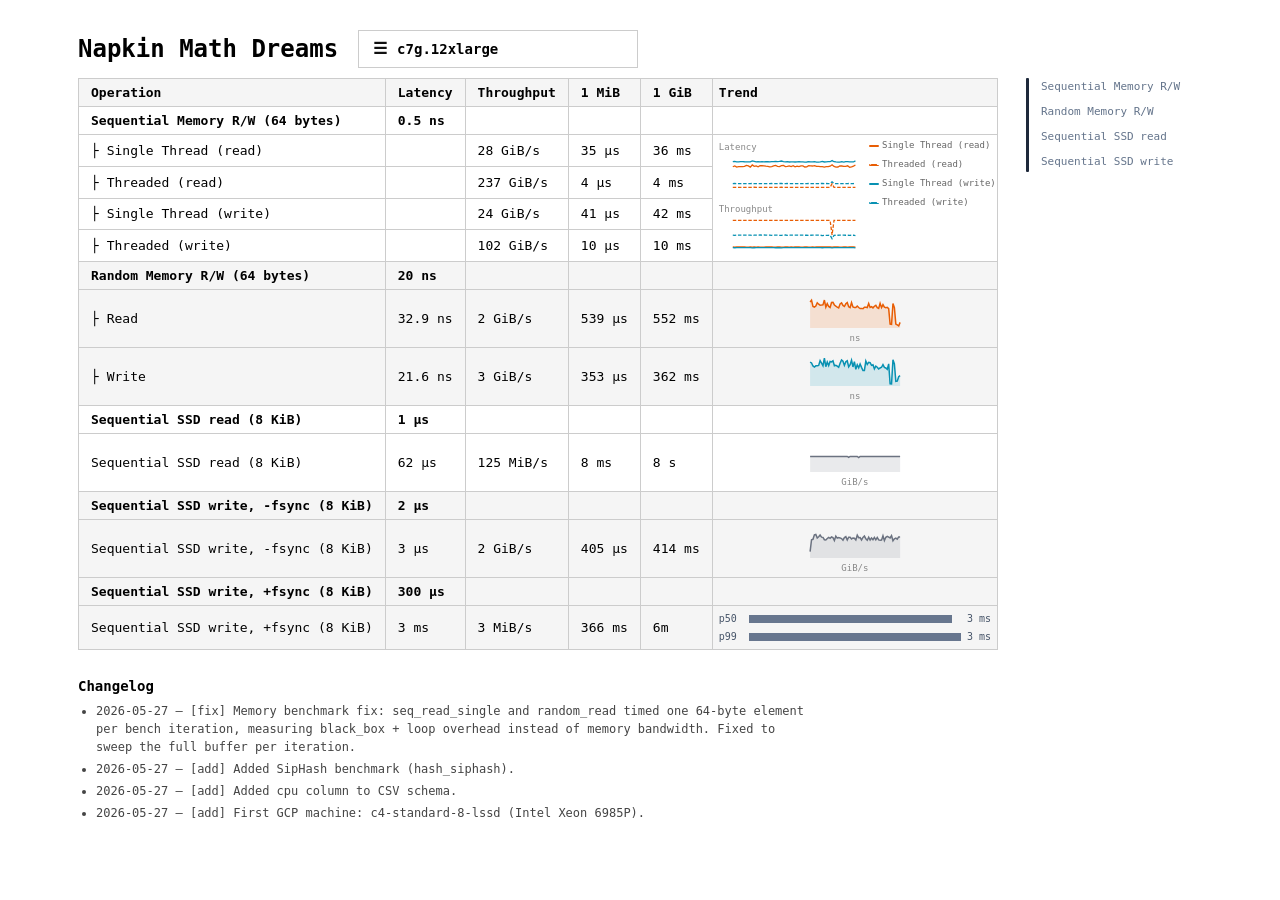
==== index.html @ 50ca093b "bench: 2026-08-30 results" ====
<!doctype html>
<html lang="en">
<head>
  <meta charset="utf-8">
  <title>Napkin Math Dreams</title>
  <link rel="stylesheet" href="style.css">
  <script>window.__NAPKIN_DATA__={"rows":[{"date":"2026-05-26","machine":"apple-m4-pro","cpu":"Apple M4 Pro","config":"baseline","operation":"compression","latency_ns":"31483.15","throughput_bytes_s":"33305937974","commit":""},{"date":"2026-05-26","machine":"apple-m4-pro","cpu":"Apple M4 Pro","config":"baseline","operation":"context_switch","latency_ns":"2365.08","throughput_bytes_s":"","commit":""},{"date":"2026-05-26","machine":"apple-m4-pro","cpu":"Apple M4 Pro","config":"baseline","operation":"decompression","latency_ns":"76313.55","throughput_bytes_s":"13740364830","commit":""},{"date":"2026-05-26","machine":"apple-m4-pro","cpu":"Apple M4 Pro","config":"baseline","operation":"deserialization_fast","latency_ns":"52.45","throughput_bytes_s":"2974049433","commit":""},{"date":"2026-05-26","machine":"apple-m4-pro","cpu":"Apple M4 Pro","config":"baseline","operation":"deserialization","latency_ns":"229.03","throughput_bytes_s":"624368781","commit":""},{"date":"2026-05-26","machine":"apple-m4-pro","cpu":"Apple M4 Pro","config":"baseline","operation":"hash_crypto","latency_ns":"225.90","throughput_bytes_s":"283313109","commit":""},{"date":"2026-05-26","machine":"apple-m4-pro","cpu":"Apple M4 Pro","config":"baseline","operation":"hash_non_crypto","latency_ns":"25.11","throughput_bytes_s":"2548890897","commit":""},{"date":"2026-05-26","machine":"apple-m4-pro","cpu":"Apple M4 Pro","config":"baseline","operation":"hash_siphash","latency_ns":"18.72","throughput_bytes_s":"3418362417","commit":""},{"date":"2026-05-26","machine":"apple-m4-pro","cpu":"Apple M4 Pro","config":"baseline","operation":"mem_random_rw","latency_ns":"60861033.13","throughput_bytes_s":"17642517202","commit":""},{"date":"2026-05-26","machine":"apple-m4-pro","cpu":"Apple M4 Pro","config":"baseline","operation":"seq_mem_read_single","latency_ns":"42297335.43","throughput_bytes_s":"101542266256","commit":""},{"date":"2026-05-26","machine":"apple-m4-pro","cpu":"Apple M4 Pro","config":"baseline","operation":"seq_mem_read_threaded","latency_ns":"18366658.88","throughput_bytes_s":"233845868397","commit":""},{"date":"2026-05-26","machine":"apple-m4-pro","cpu":"Apple M4 Pro","config":"baseline","operation":"serialization_fast","latency_ns":"31.62","throughput_bytes_s":"4933577428","commit":""},{"date":"2026-05-26","machine":"apple-m4-pro","cpu":"Apple M4 Pro","config":"baseline","operation":"serialization","latency_ns":"325.69","throughput_bytes_s":"439067893","commit":""},{"date":"2026-05-26","machine":"apple-m4-pro","cpu":"Apple M4 Pro","config":"baseline","operation":"sort_64bit","latency_ns":"","throughput_bytes_s":"1137916844","commit":""},{"date":"2026-05-26","machine":"apple-m4-pro","cpu":"Apple M4 Pro","config":"baseline","operation":"ssd_read_random","latency_ns":"140856.80","throughput_bytes_s":"58158357","commit":""},{"date":"2026-05-26","machine":"apple-m4-pro","cpu":"Apple M4 Pro","config":"baseline","operation":"ssd_read_seq","latency_ns":"705.02","throughput_bytes_s":"11619508215","commit":""},{"date":"2026-05-26","machine":"apple-m4-pro","cpu":"Apple M4 Pro","config":"baseline","operation":"ssd_write_fsync","latency_ns":"4126260.76","throughput_bytes_s":"1985333","commit":""},{"date":"2026-05-26","machine":"apple-m4-pro","cpu":"Apple M4 Pro","config":"baseline","operation":"ssd_write_no_fsync","latency_ns":"3695.69","throughput_bytes_s":"2216639121","commit":""},{"date":"2026-05-26","machine":"apple-m4-pro","cpu":"Apple M4 Pro","config":"baseline","operation":"syscall","latency_ns":"17.12","throughput_bytes_s":"","commit":""},{"date":"2026-05-26","machine":"apple-m4-pro","cpu":"Apple M4 Pro","config":"baseline","operation":"tcp_echo","latency_ns":"20816.08","throughput_bytes_s":"1574167964","commit":""},{"date":"2026-05-27","machine":"gcp-c4-standard-8-lssd","cpu":"Intel Xeon 6985P","config":"bench_stable","operation":"compression","latency_ns":"34742.71","throughput_bytes_s":"30181179063","commit":""},{"date":"2026-05-27","machine":"gcp-c4-standard-8-lssd","cpu":"Intel Xeon 6985P","config":"bench_stable","operation":"context_switch","latency_ns":"3260.89","throughput_bytes_s":"","commit":""},{"date":"2026-05-27","machine":"gcp-c4-standard-8-lssd","cpu":"Intel Xeon 6985P","config":"bench_stable","operation":"decompression","latency_ns":"160922.25","throughput_bytes_s":"6516041104","commit":""},{"date":"2026-05-27","machine":"gcp-c4-standard-8-lssd","cpu":"Intel Xeon 6985P","config":"bench_stable","operation":"deserialization_fast","latency_ns":"64.68","throughput_bytes_s":"2411904780","commit":""},{"date":"2026-05-27","machine":"gcp-c4-standard-8-lssd","cpu":"Intel Xeon 6985P","config":"bench_stable","operation":"deserialization","latency_ns":"305.58","throughput_bytes_s":"467956262","commit":""},{"date":"2026-05-27","machine":"gcp-c4-standard-8-lssd","cpu":"Intel Xeon 6985P","config":"bench_stable","operation":"hash_crypto","latency_ns":"116.40","throughput_bytes_s":"549831712","commit":""},{"date":"2026-05-27","machine":"gcp-c4-standard-8-lssd","cpu":"Intel Xeon 6985P","config":"bench_stable","operation":"hash_non_crypto","latency_ns":"40.07","throughput_bytes_s":"1597346343","commit":""},{"date":"2026-05-27","machine":"gcp-c4-standard-8-lssd","cpu":"Intel Xeon 6985P","config":"bench_stable","operation":"hash_siphash","latency_ns":"39.98","throughput_bytes_s":"1600982550","commit":""},{"date":"2026-05-27","machine":"gcp-c4-standard-8-lssd","cpu":"Intel Xeon 6985P","config":"bench_stable","operation":"mem_random_rw","latency_ns":"217.59","throughput_bytes_s":"294131632","commit":""},{"date":"2026-05-27","machine":"gcp-c4-standard-8-lssd","cpu":"Intel Xeon 6985P","config":"bench_stable","operation":"seq_mem_read_single","latency_ns":"31.06","throughput_bytes_s":"2060260537","commit":""},{"date":"2026-05-27","machine":"gcp-c4-standard-8-lssd","cpu":"Intel Xeon 6985P","config":"bench_stable","operation":"seq_mem_read_threaded","latency_ns":"61168259.18","throughput_bytes_s":"70215620869","commit":""},{"date":"2026-05-27","machine":"gcp-c4-standard-8-lssd","cpu":"Intel Xeon 6985P","config":"bench_stable","operation":"serialization_fast","latency_ns":"44.06","throughput_bytes_s":"3540400020","commit":""},{"date":"2026-05-27","machine":"gcp-c4-standard-8-lssd","cpu":"Intel Xeon 6985P","config":"bench_stable","operation":"serialization","latency_ns":"481.65","throughput_bytes_s":"296896086","commit":""},{"date":"2026-05-27","machine":"gcp-c4-standard-8-lssd","cpu":"Intel Xeon 6985P","config":"bench_stable","operation":"sort_64bit","latency_ns":"","throughput_bytes_s":"710417318","commit":""},{"date":"2026-05-27","machine":"gcp-c4-standard-8-lssd","cpu":"Intel Xeon 6985P","config":"bench_stable","operation":"ssd_read_random","latency_ns":"93215.28","throughput_bytes_s":"87882588","commit":""},{"date":"2026-05-27","machine":"gcp-c4-standard-8-lssd","cpu":"Intel Xeon 6985P","config":"bench_stable","operation":"ssd_read_seq","latency_ns":"1052.39","throughput_bytes_s":"7784182046","commit":""},{"date":"2026-05-27","machine":"gcp-c4-standard-8-lssd","cpu":"Intel Xeon 6985P","config":"bench_stable","operation":"ssd_write_fsync","latency_ns":"154870.09","throughput_bytes_s":"52895948","commit":""},{"date":"2026-05-27","machine":"gcp-c4-standard-8-lssd","cpu":"Intel Xeon 6985P","config":"bench_stable","operation":"ssd_write_no_fsync","latency_ns":"15222.36","throughput_bytes_s":"538155768","commit":""},{"date":"2026-05-27","machine":"gcp-c4-standard-8-lssd","cpu":"Intel Xeon 6985P","config":"bench_stable","operation":"syscall","latency_ns":"103.21","throughput_bytes_s":"","commit":""},{"date":"2026-05-27","machine":"gcp-c4-standard-8-lssd","cpu":"Intel Xeon 6985P","config":"bench_stable","operation":"tcp_echo","latency_ns":"52574.16","throughput_bytes_s":"623271913","commit":""},{"date":"2026-05-28","machine":"gcp-c4-standard-8-lssd","cpu":"Intel(R) Xeon(R) 6985P-C CPU @ 2.30GHz","config":"bench_stable","operation":"compression","latency_ns":"34532.40","throughput_bytes_s":"30364992593","commit":""},{"date":"2026-05-28","machine":"gcp-c4-standard-8-lssd","cpu":"Intel(R) Xeon(R) 6985P-C CPU @ 2.30GHz","config":"bench_stable","operation":"context_switch","latency_ns":"2743.69","throughput_bytes_s":"","commit":""},{"date":"2026-05-28","machine":"gcp-c4-standard-8-lssd","cpu":"Intel(R) Xeon(R) 6985P-C CPU @ 2.30GHz","config":"bench_stable","operation":"decompression","latency_ns":"161932.74","throughput_bytes_s":"6475380001","commit":""},{"date":"2026-05-28","machine":"gcp-c4-standard-8-lssd","cpu":"Intel(R) Xeon(R) 6985P-C CPU @ 2.30GHz","config":"bench_stable","operation":"deserialization_fast","latency_ns":"64.72","throughput_bytes_s":"2410343367","commit":""},{"date":"2026-05-28","machine":"gcp-c4-standard-8-lssd","cpu":"Intel(R) Xeon(R) 6985P-C CPU @ 2.30GHz","config":"bench_stable","operation":"deserialization","latency_ns":"315.64","throughput_bytes_s":"453043101","commit":""},{"date":"2026-05-28","machine":"gcp-c4-standard-8-lssd","cpu":"Intel(R) Xeon(R) 6985P-C CPU @ 2.30GHz","config":"bench_stable","operation":"hash_crypto","latency_ns":"117.30","throughput_bytes_s":"545594867","commit":""},{"date":"2026-05-28","machine":"gcp-c4-standard-8-lssd","cpu":"Intel(R) Xeon(R) 6985P-C CPU @ 2.30GHz","config":"bench_stable","operation":"hash_non_crypto","latency_ns":"39.55","throughput_bytes_s":"1618046414","commit":""},{"date":"2026-05-28","machine":"gcp-c4-standard-8-lssd","cpu":"Intel(R) Xeon(R) 6985P-C CPU @ 2.30GHz","config":"bench_stable","operation":"hash_siphash","latency_ns":"40.74","throughput_bytes_s":"1571124761","commit":""},{"date":"2026-05-28","machine":"gcp-c4-standard-8-lssd","cpu":"Intel(R) Xeon(R) 6985P-C CPU @ 2.30GHz","config":"bench_stable","operation":"mem_random_rw","latency_ns":"220.94","throughput_bytes_s":"289675260","commit":""},{"date":"2026-05-28","machine":"gcp-c4-standard-8-lssd","cpu":"Intel(R) Xeon(R) 6985P-C CPU @ 2.30GHz","config":"bench_stable","operation":"seq_mem_read_single","latency_ns":"240010838.76","throughput_bytes_s":"17894888906","commit":""},{"date":"2026-05-28","machine":"gcp-c4-standard-8-lssd","cpu":"Intel(R) Xeon(R) 6985P-C CPU @ 2.30GHz","config":"bench_stable","operation":"seq_mem_read_threaded","latency_ns":"59520537.51","throughput_bytes_s":"72159417169","commit":""},{"date":"2026-05-28","machine":"gcp-c4-standard-8-lssd","cpu":"Intel(R) Xeon(R) 6985P-C CPU @ 2.30GHz","config":"bench_stable","operation":"serialization_fast","latency_ns":"44.24","throughput_bytes_s":"3526391215","commit":""},{"date":"2026-05-28","machine":"gcp-c4-standard-8-lssd","cpu":"Intel(R) Xeon(R) 6985P-C CPU @ 2.30GHz","config":"bench_stable","operation":"serialization","latency_ns":"486.63","throughput_bytes_s":"293857950","commit":""},{"date":"2026-05-28","machine":"gcp-c4-standard-8-lssd","cpu":"Intel(R) Xeon(R) 6985P-C CPU @ 2.30GHz","config":"bench_stable","operation":"sort_64bit","latency_ns":"","throughput_bytes_s":"704341131","commit":""},{"date":"2026-05-28","machine":"gcp-c4-standard-8-lssd","cpu":"Intel(R) Xeon(R) 6985P-C CPU @ 2.30GHz","config":"bench_stable","operation":"ssd_read_random","latency_ns":"93716.84","throughput_bytes_s":"87412256","commit":""},{"date":"2026-05-28","machine":"gcp-c4-standard-8-lssd","cpu":"Intel(R) Xeon(R) 6985P-C CPU @ 2.30GHz","config":"bench_stable","operation":"ssd_read_seq","latency_ns":"1042.11","throughput_bytes_s":"7860982026","commit":""},{"date":"2026-05-28","machine":"gcp-c4-standard-8-lssd","cpu":"Intel(R) Xeon(R) 6985P-C CPU @ 2.30GHz","config":"bench_stable","operation":"ssd_write_fsync","latency_ns":"149556.21","throughput_bytes_s":"54775392","commit":""},{"date":"2026-05-28","machine":"gcp-c4-standard-8-lssd","cpu":"Intel(R) Xeon(R) 6985P-C CPU @ 2.30GHz","config":"bench_stable","operation":"ssd_write_no_fsync","latency_ns":"15693.07","throughput_bytes_s":"522013880","commit":""},{"date":"2026-05-28","machine":"gcp-c4-standard-8-lssd","cpu":"Intel(R) Xeon(R) 6985P-C CPU @ 2.30GHz","config":"bench_stable","operation":"syscall","latency_ns":"103.68","throughput_bytes_s":"","commit":""},{"date":"2026-05-28","machine":"gcp-c4-standard-8-lssd","cpu":"Intel(R) Xeon(R) 6985P-C CPU @ 2.30GHz","config":"bench_stable","operation":"tcp_echo","latency_ns":"46147.51","throughput_bytes_s":"710070891","commit":""},{"date":"2026-05-28","machine":"gcp-c4a-standard-8-lssd","cpu":"Google Axion (Neoverse V2)","config":"bench_stable","operation":"compression","latency_ns":"47641.44","throughput_bytes_s":"22009747895","commit":""},{"date":"2026-05-28","machine":"gcp-c4a-standard-8-lssd","cpu":"Google Axion (Neoverse V2)","config":"bench_stable","operation":"context_switch","latency_ns":"3182.72","throughput_bytes_s":"","commit":""},{"date":"2026-05-28","machine":"gcp-c4a-standard-8-lssd","cpu":"Google Axion (Neoverse V2)","config":"bench_stable","operation":"decompression","latency_ns":"129445.38","throughput_bytes_s":"8100528799","commit":""},{"date":"2026-05-28","machine":"gcp-c4a-standard-8-lssd","cpu":"Google Axion (Neoverse V2)","config":"bench_stable","operation":"deserialization_fast","latency_ns":"107.08","throughput_bytes_s":"1456849345","commit":""},{"date":"2026-05-28","machine":"gcp-c4a-standard-8-lssd","cpu":"Google Axion (Neoverse V2)","config":"bench_stable","operation":"deserialization","latency_ns":"361.68","throughput_bytes_s":"395380195","commit":""},{"date":"2026-05-28","machine":"gcp-c4a-standard-8-lssd","cpu":"Google Axion (Neoverse V2)","config":"bench_stable","operation":"hash_crypto","latency_ns":"390.81","throughput_bytes_s":"163760941","commit":""},{"date":"2026-05-28","machine":"gcp-c4a-standard-8-lssd","cpu":"Google Axion (Neoverse V2)","config":"bench_stable","operation":"hash_non_crypto","latency_ns":"58.66","throughput_bytes_s":"1090987144","commit":""},{"date":"2026-05-28","machine":"gcp-c4a-standard-8-lssd","cpu":"Google Axion (Neoverse V2)","config":"bench_stable","operation":"hash_siphash","latency_ns":"58.75","throughput_bytes_s":"1089347863","commit":""},{"date":"2026-05-28","machine":"gcp-c4a-standard-8-lssd","cpu":"Google Axion (Neoverse V2)","config":"bench_stable","operation":"mem_random_rw","latency_ns":"188.33","throughput_bytes_s":"339835169","commit":""},{"date":"2026-05-28","machine":"gcp-c4a-standard-8-lssd","cpu":"Google Axion (Neoverse V2)","config":"bench_stable","operation":"seq_mem_read_single","latency_ns":"122961653.98","throughput_bytes_s":"34929322737","commit":""},{"date":"2026-05-28","machine":"gcp-c4a-standard-8-lssd","cpu":"Google Axion (Neoverse V2)","config":"bench_stable","operation":"seq_mem_read_threaded","latency_ns":"18976374.58","throughput_bytes_s":"226332341678","commit":""},{"date":"2026-05-28","machine":"gcp-c4a-standard-8-lssd","cpu":"Google Axion (Neoverse V2)","config":"bench_stable","operation":"serialization_fast","latency_ns":"68.73","throughput_bytes_s":"2269822426","commit":""},{"date":"2026-05-28","machine":"gcp-c4a-standard-8-lssd","cpu":"Google Axion (Neoverse V2)","config":"bench_stable","operation":"serialization","latency_ns":"596.12","throughput_bytes_s":"239882894","commit":""},{"date":"2026-05-28","machine":"gcp-c4a-standard-8-lssd","cpu":"Google Axion (Neoverse V2)","config":"bench_stable","operation":"sort_64bit","latency_ns":"","throughput_bytes_s":"615186788","commit":""},{"date":"2026-05-28","machine":"gcp-c4a-standard-8-lssd","cpu":"Google Axion (Neoverse V2)","config":"bench_stable","operation":"ssd_read_random","latency_ns":"75422.89","throughput_bytes_s":"108614236","commit":""},{"date":"2026-05-28","machine":"gcp-c4a-standard-8-lssd","cpu":"Google Axion (Neoverse V2)","config":"bench_stable","operation":"ssd_read_seq","latency_ns":"859.28","throughput_bytes_s":"9533578267","commit":""},{"date":"2026-05-28","machine":"gcp-c4a-standard-8-lssd","cpu":"Google Axion (Neoverse V2)","config":"bench_stable","operation":"ssd_write_fsync","latency_ns":"94527.64","throughput_bytes_s":"86662481","commit":""},{"date":"2026-05-28","machine":"gcp-c4a-standard-8-lssd","cpu":"Google Axion (Neoverse V2)","config":"bench_stable","operation":"ssd_write_no_fsync","latency_ns":"15066.79","throughput_bytes_s":"543712439","commit":""},{"date":"2026-05-28","machine":"gcp-c4a-standard-8-lssd","cpu":"Google Axion (Neoverse V2)","config":"bench_stable","operation":"syscall","latency_ns":"213.63","throughput_bytes_s":"","commit":""},{"date":"2026-05-28","machine":"gcp-c4a-standard-8-lssd","cpu":"Google Axion (Neoverse V2)","config":"bench_stable","operation":"tcp_echo","latency_ns":"16619.19","throughput_bytes_s":"1971696216","commit":""},{"date":"2026-05-28","machine":"gcp-c4d-standard-8-lssd","cpu":"AMD EPYC 9B45","config":"bench_stable","operation":"compression","latency_ns":"33362.54","throughput_bytes_s":"31429737484","commit":""},{"date":"2026-05-28","machine":"gcp-c4d-standard-8-lssd","cpu":"AMD EPYC 9B45","config":"bench_stable","operation":"context_switch","latency_ns":"2423.32","throughput_bytes_s":"","commit":""},{"date":"2026-05-28","machine":"gcp-c4d-standard-8-lssd","cpu":"AMD EPYC 9B45","config":"bench_stable","operation":"decompression","latency_ns":"127923.41","throughput_bytes_s":"8196904482","commit":""},{"date":"2026-05-28","machine":"gcp-c4d-standard-8-lssd","cpu":"AMD EPYC 9B45","config":"bench_stable","operation":"deserialization_fast","latency_ns":"72.01","throughput_bytes_s":"2166364159","commit":""},{"date":"2026-05-28","machine":"gcp-c4d-standard-8-lssd","cpu":"AMD EPYC 9B45","config":"bench_stable","operation":"deserialization","latency_ns":"307.69","throughput_bytes_s":"464751715","commit":""},{"date":"2026-05-28","machine":"gcp-c4d-standard-8-lssd","cpu":"AMD EPYC 9B45","config":"bench_stable","operation":"hash_crypto","latency_ns":"111.76","throughput_bytes_s":"572640356","commit":""},{"date":"2026-05-28","machine":"gcp-c4d-standard-8-lssd","cpu":"AMD EPYC 9B45","config":"bench_stable","operation":"hash_non_crypto","latency_ns":"34.46","throughput_bytes_s":"1857210805","commit":""},{"date":"2026-05-28","machine":"gcp-c4d-standard-8-lssd","cpu":"AMD EPYC 9B45","config":"bench_stable","operation":"hash_siphash","latency_ns":"34.17","throughput_bytes_s":"1872914733","commit":""},{"date":"2026-05-28","machine":"gcp-c4d-standard-8-lssd","cpu":"AMD EPYC 9B45","config":"bench_stable","operation":"mem_random_rw","latency_ns":"201.93","throughput_bytes_s":"316936256","commit":""},{"date":"2026-05-28","machine":"gcp-c4d-standard-8-lssd","cpu":"AMD EPYC 9B45","config":"bench_stable","operation":"seq_mem_read_single","latency_ns":"103228033.55","throughput_bytes_s":"41606598017","commit":""},{"date":"2026-05-28","machine":"gcp-c4d-standard-8-lssd","cpu":"AMD EPYC 9B45","config":"bench_stable","operation":"seq_mem_read_threaded","latency_ns":"93561844.48","throughput_bytes_s":"45905115700","commit":""},{"date":"2026-05-28","machine":"gcp-c4d-standard-8-lssd","cpu":"AMD EPYC 9B45","config":"bench_stable","operation":"serialization_fast","latency_ns":"45.35","throughput_bytes_s":"3440137119","commit":""},{"date":"2026-05-28","machine":"gcp-c4d-standard-8-lssd","cpu":"AMD EPYC 9B45","config":"bench_stable","operation":"serialization","latency_ns":"535.73","throughput_bytes_s":"266924688","commit":""},{"date":"2026-05-28","machine":"gcp-c4d-standard-8-lssd","cpu":"AMD EPYC 9B45","config":"bench_stable","operation":"sort_64bit","latency_ns":"","throughput_bytes_s":"820253049","commit":""},{"date":"2026-05-28","machine":"gcp-c4d-standard-8-lssd","cpu":"AMD EPYC 9B45","config":"bench_stable","operation":"ssd_read_random","latency_ns":"78583.46","throughput_bytes_s":"104245851","commit":""},{"date":"2026-05-28","machine":"gcp-c4d-standard-8-lssd","cpu":"AMD EPYC 9B45","config":"bench_stable","operation":"ssd_read_seq","latency_ns":"615.48","throughput_bytes_s":"13309980400","commit":""},{"date":"2026-05-28","machine":"gcp-c4d-standard-8-lssd","cpu":"AMD EPYC 9B45","config":"bench_stable","operation":"ssd_write_fsync","latency_ns":"92720.91","throughput_bytes_s":"88351157","commit":""},{"date":"2026-05-28","machine":"gcp-c4d-standard-8-lssd","cpu":"AMD EPYC 9B45","config":"bench_stable","operation":"ssd_write_no_fsync","latency_ns":"20395.91","throughput_bytes_s":"401649251","commit":""},{"date":"2026-05-28","machine":"gcp-c4d-standard-8-lssd","cpu":"AMD EPYC 9B45","config":"bench_stable","operation":"syscall","latency_ns":"80.43","throughput_bytes_s":"","commit":""},{"date":"2026-05-28","machine":"gcp-c4d-standard-8-lssd","cpu":"AMD EPYC 9B45","config":"bench_stable","operation":"tcp_echo","latency_ns":"9358.74","throughput_bytes_s":"3501326542","commit":""},{"date":"2026-05-28T07:03:35","machine":"gcp-c4a-standard-8-lssd","cpu":"Neoverse-V2","config":"bench_stable","operation":"compression","latency_ns":"51573.96","throughput_bytes_s":"20331499349","commit":""},{"date":"2026-05-28T07:03:35","machine":"gcp-c4a-standard-8-lssd","cpu":"Neoverse-V2","config":"bench_stable","operation":"context_switch","latency_ns":"3145.72","throughput_bytes_s":"","commit":""},{"date":"2026-05-28T07:03:35","machine":"gcp-c4a-standard-8-lssd","cpu":"Neoverse-V2","config":"bench_stable","operation":"decompression","latency_ns":"617834.89","throughput_bytes_s":"1697178359","commit":""},{"date":"2026-05-28T07:03:35","machine":"gcp-c4a-standard-8-lssd","cpu":"Neoverse-V2","config":"bench_stable","operation":"deserialization_fast","latency_ns":"107.44","throughput_bytes_s":"1451955775","commit":""},{"date":"2026-05-28T07:03:35","machine":"gcp-c4a-standard-8-lssd","cpu":"Neoverse-V2","config":"bench_stable","operation":"deserialization","latency_ns":"437.08","throughput_bytes_s":"327171169","commit":""},{"date":"2026-05-28T07:03:35","machine":"gcp-c4a-standard-8-lssd","cpu":"Neoverse-V2","config":"bench_stable","operation":"hash_crypto","latency_ns":"406.75","throughput_bytes_s":"157343990","commit":""},{"date":"2026-05-28T07:03:35","machine":"gcp-c4a-standard-8-lssd","cpu":"Neoverse-V2","config":"bench_stable","operation":"hash_non_crypto","latency_ns":"57.63","throughput_bytes_s":"1110616196","commit":""},{"date":"2026-05-28T07:03:35","machine":"gcp-c4a-standard-8-lssd","cpu":"Neoverse-V2","config":"bench_stable","operation":"hash_siphash","latency_ns":"47.60","throughput_bytes_s":"1344583995","commit":""},{"date":"2026-05-28T07:03:35","machine":"gcp-c4a-standard-8-lssd","cpu":"Neoverse-V2","config":"bench_stable","operation":"mem_random_rw","latency_ns":"151.19","throughput_bytes_s":"423309355","commit":""},{"date":"2026-05-28T07:03:35","machine":"gcp-c4a-standard-8-lssd","cpu":"Neoverse-V2","config":"bench_stable","operation":"seq_mem_read_single","latency_ns":"39613724.89","throughput_bytes_s":"27105298154","commit":""},{"date":"2026-05-28T07:03:35","machine":"gcp-c4a-standard-8-lssd","cpu":"Neoverse-V2","config":"bench_stable","operation":"seq_mem_read_threaded","latency_ns":"6326938.45","throughput_bytes_s":"169709541714","commit":""},{"date":"2026-05-28T07:03:35","machine":"gcp-c4a-standard-8-lssd","cpu":"Neoverse-V2","config":"bench_stable","operation":"serialization_fast","latency_ns":"72.34","throughput_bytes_s":"2156343490","commit":""},{"date":"2026-05-28T07:03:35","machine":"gcp-c4a-standard-8-lssd","cpu":"Neoverse-V2","config":"bench_stable","operation":"serialization","latency_ns":"593.50","throughput_bytes_s":"240944684","commit":""},{"date":"2026-05-28T07:03:35","machine":"gcp-c4a-standard-8-lssd","cpu":"Neoverse-V2","config":"bench_stable","operation":"sort_64bit","latency_ns":"","throughput_bytes_s":"613243876","commit":""},{"date":"2026-05-28T07:03:35","machine":"gcp-c4a-standard-8-lssd","cpu":"Neoverse-V2","config":"bench_stable","operation":"ssd_read_random","latency_ns":"75952.33","throughput_bytes_s":"107857120","commit":""},{"date":"2026-05-28T07:03:35","machine":"gcp-c4a-standard-8-lssd","cpu":"Neoverse-V2","config":"bench_stable","operation":"ssd_read_seq","latency_ns":"879.82","throughput_bytes_s":"9311021950","commit":""},{"date":"2026-05-28T07:03:35","machine":"gcp-c4a-standard-8-lssd","cpu":"Neoverse-V2","config":"bench_stable","operation":"ssd_write_fsync","latency_ns":"93374.59","throughput_bytes_s":"87732648","commit":""},{"date":"2026-05-28T07:03:35","machine":"gcp-c4a-standard-8-lssd","cpu":"Neoverse-V2","config":"bench_stable","operation":"ssd_write_no_fsync","latency_ns":"14996.01","throughput_bytes_s":"546278507","commit":""},{"date":"2026-05-28T07:03:35","machine":"gcp-c4a-standard-8-lssd","cpu":"Neoverse-V2","config":"bench_stable","operation":"syscall","latency_ns":"222.74","throughput_bytes_s":"","commit":""},{"date":"2026-05-28T07:03:35","machine":"gcp-c4a-standard-8-lssd","cpu":"Neoverse-V2","config":"bench_stable","operation":"tcp_echo","latency_ns":"16603.24","throughput_bytes_s":"1973590510","commit":""},{"date":"2026-05-28T07:04:15","machine":"gcp-c4-standard-8-lssd","cpu":"Intel Xeon 6985P-C","config":"bench_stable","operation":"compression","latency_ns":"34388.81","throughput_bytes_s":"30491780386","commit":""},{"date":"2026-05-28T07:04:15","machine":"gcp-c4-standard-8-lssd","cpu":"Intel Xeon 6985P-C","config":"bench_stable","operation":"context_switch","latency_ns":"3568.04","throughput_bytes_s":"","commit":""},{"date":"2026-05-28T07:04:15","machine":"gcp-c4-standard-8-lssd","cpu":"Intel Xeon 6985P-C","config":"bench_stable","operation":"decompression","latency_ns":"394431.90","throughput_bytes_s":"2658446220","commit":""},{"date":"2026-05-28T07:04:15","machine":"gcp-c4-standard-8-lssd","cpu":"Intel Xeon 6985P-C","config":"bench_stable","operation":"deserialization_fast","latency_ns":"68.04","throughput_bytes_s":"2292708116","commit":""},{"date":"2026-05-28T07:04:15","machine":"gcp-c4-standard-8-lssd","cpu":"Intel Xeon 6985P-C","config":"bench_stable","operation":"deserialization","latency_ns":"333.29","throughput_bytes_s":"429061685","commit":""},{"date":"2026-05-28T07:04:15","machine":"gcp-c4-standard-8-lssd","cpu":"Intel Xeon 6985P-C","config":"bench_stable","operation":"hash_crypto","latency_ns":"121.59","throughput_bytes_s":"526341499","commit":""},{"date":"2026-05-28T07:04:15","machine":"gcp-c4-standard-8-lssd","cpu":"Intel Xeon 6985P-C","config":"bench_stable","operation":"hash_non_crypto","latency_ns":"39.54","throughput_bytes_s":"1618721816","commit":""},{"date":"2026-05-28T07:04:15","machine":"gcp-c4-standard-8-lssd","cpu":"Intel Xeon 6985P-C","config":"bench_stable","operation":"hash_siphash","latency_ns":"40.65","throughput_bytes_s":"1574545011","commit":""},{"date":"2026-05-28T07:04:15","machine":"gcp-c4-standard-8-lssd","cpu":"Intel Xeon 6985P-C","config":"bench_stable","operation":"mem_random_rw","latency_ns":"202.51","throughput_bytes_s":"316035175","commit":""},{"date":"2026-05-28T07:04:15","machine":"gcp-c4-standard-8-lssd","cpu":"Intel Xeon 6985P-C","config":"bench_stable","operation":"seq_mem_read_single","latency_ns":"43826988.14","throughput_bytes_s":"24499557683","commit":""},{"date":"2026-05-28T07:04:15","machine":"gcp-c4-standard-8-lssd","cpu":"Intel Xeon 6985P-C","config":"bench_stable","operation":"seq_mem_read_threaded","latency_ns":"11753214.55","throughput_bytes_s":"91357289502","commit":""},{"date":"2026-05-28T07:04:15","machine":"gcp-c4-standard-8-lssd","cpu":"Intel Xeon 6985P-C","config":"bench_stable","operation":"serialization_fast","latency_ns":"44.45","throughput_bytes_s":"3509707393","commit":""},{"date":"2026-05-28T07:04:15","machine":"gcp-c4-standard-8-lssd","cpu":"Intel Xeon 6985P-C","config":"bench_stable","operation":"serialization","latency_ns":"485.87","throughput_bytes_s":"294314813","commit":""},{"date":"2026-05-28T07:04:15","machine":"gcp-c4-standard-8-lssd","cpu":"Intel Xeon 6985P-C","config":"bench_stable","operation":"sort_64bit","latency_ns":"","throughput_bytes_s":"704887918","commit":""},{"date":"2026-05-28T07:04:15","machine":"gcp-c4-standard-8-lssd","cpu":"Intel Xeon 6985P-C","config":"bench_stable","operation":"ssd_read_random","latency_ns":"94336.49","throughput_bytes_s":"86838079","commit":""},{"date":"2026-05-28T07:04:15","machine":"gcp-c4-standard-8-lssd","cpu":"Intel Xeon 6985P-C","config":"bench_stable","operation":"ssd_read_seq","latency_ns":"1058.93","throughput_bytes_s":"7736128552","commit":""},{"date":"2026-05-28T07:04:15","machine":"gcp-c4-standard-8-lssd","cpu":"Intel Xeon 6985P-C","config":"bench_stable","operation":"ssd_write_fsync","latency_ns":"167160.62","throughput_bytes_s":"49006759","commit":""},{"date":"2026-05-28T07:04:15","machine":"gcp-c4-standard-8-lssd","cpu":"Intel Xeon 6985P-C","config":"bench_stable","operation":"ssd_write_no_fsync","latency_ns":"15667.35","throughput_bytes_s":"522870814","commit":""},{"date":"2026-05-28T07:04:15","machine":"gcp-c4-standard-8-lssd","cpu":"Intel Xeon 6985P-C","config":"bench_stable","operation":"syscall","latency_ns":"103.28","throughput_bytes_s":"","commit":""},{"date":"2026-05-28T07:04:15","machine":"gcp-c4-standard-8-lssd","cpu":"Intel Xeon 6985P-C","config":"bench_stable","operation":"tcp_echo","latency_ns":"51649.94","throughput_bytes_s":"634424751","commit":""},{"date":"2026-05-28T07:04:19","machine":"gcp-c4d-standard-8-lssd","cpu":"AMD EPYC 9B45","config":"bench_stable","operation":"compression","latency_ns":"33252.84","throughput_bytes_s":"31533422200","commit":""},{"date":"2026-05-28T07:04:19","machine":"gcp-c4d-standard-8-lssd","cpu":"AMD EPYC 9B45","config":"bench_stable","operation":"context_switch","latency_ns":"2445.41","throughput_bytes_s":"","commit":""},{"date":"2026-05-28T07:04:19","machine":"gcp-c4d-standard-8-lssd","cpu":"AMD EPYC 9B45","config":"bench_stable","operation":"decompression","latency_ns":"318518.24","throughput_bytes_s":"3292043834","commit":""},{"date":"2026-05-28T07:04:19","machine":"gcp-c4d-standard-8-lssd","cpu":"AMD EPYC 9B45","config":"bench_stable","operation":"deserialization_fast","latency_ns":"68.25","throughput_bytes_s":"2285668989","commit":""},{"date":"2026-05-28T07:04:19","machine":"gcp-c4d-standard-8-lssd","cpu":"AMD EPYC 9B45","config":"bench_stable","operation":"deserialization","latency_ns":"300.05","throughput_bytes_s":"476584272","commit":""},{"date":"2026-05-28T07:04:19","machine":"gcp-c4d-standard-8-lssd","cpu":"AMD EPYC 9B45","config":"bench_stable","operation":"hash_crypto","latency_ns":"122.21","throughput_bytes_s":"523678308","commit":""},{"date":"2026-05-28T07:04:19","machine":"gcp-c4d-standard-8-lssd","cpu":"AMD EPYC 9B45","config":"bench_stable","operation":"hash_non_crypto","latency_ns":"32.49","throughput_bytes_s":"1970121272","commit":""},{"date":"2026-05-28T07:04:19","machine":"gcp-c4d-standard-8-lssd","cpu":"AMD EPYC 9B45","config":"bench_stable","operation":"hash_siphash","latency_ns":"33.48","throughput_bytes_s":"1911531287","commit":""},{"date":"2026-05-28T07:04:19","machine":"gcp-c4d-standard-8-lssd","cpu":"AMD EPYC 9B45","config":"bench_stable","operation":"mem_random_rw","latency_ns":"169.47","throughput_bytes_s":"377645416","commit":""},{"date":"2026-05-28T07:04:19","machine":"gcp-c4d-standard-8-lssd","cpu":"AMD EPYC 9B45","config":"bench_stable","operation":"seq_mem_read_single","latency_ns":"24730331.54","throughput_bytes_s":"43418011693","commit":""},{"date":"2026-05-28T07:04:19","machine":"gcp-c4d-standard-8-lssd","cpu":"AMD EPYC 9B45","config":"bench_stable","operation":"seq_mem_read_threaded","latency_ns":"22488510.42","throughput_bytes_s":"47746240361","commit":""},{"date":"2026-05-28T07:04:19","machine":"gcp-c4d-standard-8-lssd","cpu":"AMD EPYC 9B45","config":"bench_stable","operation":"serialization_fast","latency_ns":"44.09","throughput_bytes_s":"3538561578","commit":""},{"date":"2026-05-28T07:04:19","machine":"gcp-c4d-standard-8-lssd","cpu":"AMD EPYC 9B45","config":"bench_stable","operation":"serialization","latency_ns":"545.49","throughput_bytes_s":"262147469","commit":""},{"date":"2026-05-28T07:04:19","machine":"gcp-c4d-standard-8-lssd","cpu":"AMD EPYC 9B45","config":"bench_stable","operation":"sort_64bit","latency_ns":"","throughput_bytes_s":"825351095","commit":""},{"date":"2026-05-28T07:04:19","machine":"gcp-c4d-standard-8-lssd","cpu":"AMD EPYC 9B45","config":"bench_stable","operation":"ssd_read_random","latency_ns":"78438.68","throughput_bytes_s":"104438266","commit":""},{"date":"2026-05-28T07:04:19","machine":"gcp-c4d-standard-8-lssd","cpu":"AMD EPYC 9B45","config":"bench_stable","operation":"ssd_read_seq","latency_ns":"598.37","throughput_bytes_s":"13690582335","commit":""},{"date":"2026-05-28T07:04:19","machine":"gcp-c4d-standard-8-lssd","cpu":"AMD EPYC 9B45","config":"bench_stable","operation":"ssd_write_fsync","latency_ns":"92406.28","throughput_bytes_s":"88651988","commit":""},{"date":"2026-05-28T07:04:19","machine":"gcp-c4d-standard-8-lssd","cpu":"AMD EPYC 9B45","config":"bench_stable","operation":"ssd_write_no_fsync","latency_ns":"20623.76","throughput_bytes_s":"397211822","commit":""},{"date":"2026-05-28T07:04:19","machine":"gcp-c4d-standard-8-lssd","cpu":"AMD EPYC 9B45","config":"bench_stable","operation":"syscall","latency_ns":"77.63","throughput_bytes_s":"","commit":""},{"date":"2026-05-28T07:04:19","machine":"gcp-c4d-standard-8-lssd","cpu":"AMD EPYC 9B45","config":"bench_stable","operation":"tcp_echo","latency_ns":"9047.01","throughput_bytes_s":"3621971416","commit":""},{"date":"2026-05-29T07:15:12","machine":"gcp-c4a-standard-8-lssd","cpu":"Neoverse-V2","config":"bench_stable","operation":"compression","latency_ns":"60593.63","throughput_bytes_s":"17305054778","commit":""},{"date":"2026-05-29T07:15:12","machine":"gcp-c4a-standard-8-lssd","cpu":"Neoverse-V2","config":"bench_stable","operation":"context_switch","latency_ns":"3407.72","throughput_bytes_s":"","commit":""},{"date":"2026-05-29T07:15:12","machine":"gcp-c4a-standard-8-lssd","cpu":"Neoverse-V2","config":"bench_stable","operation":"decompression","latency_ns":"628500.73","throughput_bytes_s":"1668376755","commit":""},{"date":"2026-05-29T07:15:12","machine":"gcp-c4a-standard-8-lssd","cpu":"Neoverse-V2","config":"bench_stable","operation":"deserialization_fast","latency_ns":"107.70","throughput_bytes_s":"1448503257","commit":""},{"date":"2026-05-29T07:15:12","machine":"gcp-c4a-standard-8-lssd","cpu":"Neoverse-V2","config":"bench_stable","operation":"deserialization","latency_ns":"435.77","throughput_bytes_s":"328157626","commit":""},{"date":"2026-05-29T07:15:12","machine":"gcp-c4a-standard-8-lssd","cpu":"Neoverse-V2","config":"bench_stable","operation":"hash_crypto","latency_ns":"409.22","throughput_bytes_s":"156394715","commit":""},{"date":"2026-05-29T07:15:12","machine":"gcp-c4a-standard-8-lssd","cpu":"Neoverse-V2","config":"bench_stable","operation":"hash_non_crypto","latency_ns":"57.51","throughput_bytes_s":"1112874745","commit":""},{"date":"2026-05-29T07:15:12","machine":"gcp-c4a-standard-8-lssd","cpu":"Neoverse-V2","config":"bench_stable","operation":"hash_siphash","latency_ns":"47.61","throughput_bytes_s":"1344298201","commit":""},{"date":"2026-05-29T07:15:12","machine":"gcp-c4a-standard-8-lssd","cpu":"Neoverse-V2","config":"bench_stable","operation":"mem_random_rw","latency_ns":"161.12","throughput_bytes_s":"397231737","commit":""},{"date":"2026-05-29T07:15:12","machine":"gcp-c4a-standard-8-lssd","cpu":"Neoverse-V2","config":"bench_stable","operation":"seq_mem_read_single","latency_ns":"40673295.54","throughput_bytes_s":"26399184271","commit":""},{"date":"2026-05-29T07:15:12","machine":"gcp-c4a-standard-8-lssd","cpu":"Neoverse-V2","config":"bench_stable","operation":"seq_mem_read_threaded","latency_ns":"6346939.39","throughput_bytes_s":"169174740536","commit":""},{"date":"2026-05-29T07:15:12","machine":"gcp-c4a-standard-8-lssd","cpu":"Neoverse-V2","config":"bench_stable","operation":"serialization_fast","latency_ns":"67.98","throughput_bytes_s":"2294643342","commit":""},{"date":"2026-05-29T07:15:12","machine":"gcp-c4a-standard-8-lssd","cpu":"Neoverse-V2","config":"bench_stable","operation":"serialization","latency_ns":"592.44","throughput_bytes_s":"241374338","commit":""},{"date":"2026-05-29T07:15:12","machine":"gcp-c4a-standard-8-lssd","cpu":"Neoverse-V2","config":"bench_stable","operation":"sort_64bit","latency_ns":"","throughput_bytes_s":"613988080","commit":""},{"date":"2026-05-29T07:15:12","machine":"gcp-c4a-standard-8-lssd","cpu":"Neoverse-V2","config":"bench_stable","operation":"ssd_read_random","latency_ns":"78190.76","throughput_bytes_s":"104769414","commit":""},{"date":"2026-05-29T07:15:12","machine":"gcp-c4a-standard-8-lssd","cpu":"Neoverse-V2","config":"bench_stable","operation":"ssd_read_seq","latency_ns":"911.47","throughput_bytes_s":"8987669199","commit":""},{"date":"2026-05-29T07:15:12","machine":"gcp-c4a-standard-8-lssd","cpu":"Neoverse-V2","config":"bench_stable","operation":"ssd_write_fsync","latency_ns":"93452.89","throughput_bytes_s":"87659145","commit":""},{"date":"2026-05-29T07:15:12","machine":"gcp-c4a-standard-8-lssd","cpu":"Neoverse-V2","config":"bench_stable","operation":"ssd_write_no_fsync","latency_ns":"12901.43","throughput_bytes_s":"634968266","commit":""},{"date":"2026-05-29T07:15:12","machine":"gcp-c4a-standard-8-lssd","cpu":"Neoverse-V2","config":"bench_stable","operation":"syscall","latency_ns":"213.96","throughput_bytes_s":"","commit":""},{"date":"2026-05-29T07:15:12","machine":"gcp-c4a-standard-8-lssd","cpu":"Neoverse-V2","config":"bench_stable","operation":"tcp_echo","latency_ns":"17462.80","throughput_bytes_s":"1876446344","commit":""},{"date":"2026-05-29T07:15:32","machine":"gcp-c4d-standard-8-lssd","cpu":"AMD EPYC 9B45","config":"bench_stable","operation":"compression","latency_ns":"32760.33","throughput_bytes_s":"32007490662","commit":""},{"date":"2026-05-29T07:15:32","machine":"gcp-c4d-standard-8-lssd","cpu":"AMD EPYC 9B45","config":"bench_stable","operation":"context_switch","latency_ns":"2349.95","throughput_bytes_s":"","commit":""},{"date":"2026-05-29T07:15:32","machine":"gcp-c4d-standard-8-lssd","cpu":"AMD EPYC 9B45","config":"bench_stable","operation":"decompression","latency_ns":"314955.77","throughput_bytes_s":"3329280148","commit":""},{"date":"2026-05-29T07:15:32","machine":"gcp-c4d-standard-8-lssd","cpu":"AMD EPYC 9B45","config":"bench_stable","operation":"deserialization_fast","latency_ns":"68.03","throughput_bytes_s":"2292960033","commit":""},{"date":"2026-05-29T07:15:32","machine":"gcp-c4d-standard-8-lssd","cpu":"AMD EPYC 9B45","config":"bench_stable","operation":"deserialization","latency_ns":"306.34","throughput_bytes_s":"466803694","commit":""},{"date":"2026-05-29T07:15:32","machine":"gcp-c4d-standard-8-lssd","cpu":"AMD EPYC 9B45","config":"bench_stable","operation":"hash_crypto","latency_ns":"119.41","throughput_bytes_s":"535951501","commit":""},{"date":"2026-05-29T07:15:32","machine":"gcp-c4d-standard-8-lssd","cpu":"AMD EPYC 9B45","config":"bench_stable","operation":"hash_non_crypto","latency_ns":"31.76","throughput_bytes_s":"2014892197","commit":""},{"date":"2026-05-29T07:15:32","machine":"gcp-c4d-standard-8-lssd","cpu":"AMD EPYC 9B45","config":"bench_stable","operation":"hash_siphash","latency_ns":"33.17","throughput_bytes_s":"1929280408","commit":""},{"date":"2026-05-29T07:15:32","machine":"gcp-c4d-standard-8-lssd","cpu":"AMD EPYC 9B45","config":"bench_stable","operation":"mem_random_rw","latency_ns":"166.76","throughput_bytes_s":"383790066","commit":""},{"date":"2026-05-29T07:15:32","machine":"gcp-c4d-standard-8-lssd","cpu":"AMD EPYC 9B45","config":"bench_stable","operation":"seq_mem_read_single","latency_ns":"24505572.69","throughput_bytes_s":"43816230607","commit":""},{"date":"2026-05-29T07:15:32","machine":"gcp-c4d-standard-8-lssd","cpu":"AMD EPYC 9B45","config":"bench_stable","operation":"seq_mem_read_threaded","latency_ns":"22711930.49","throughput_bytes_s":"47276554703","commit":""},{"date":"2026-05-29T07:15:32","machine":"gcp-c4d-standard-8-lssd","cpu":"AMD EPYC 9B45","config":"bench_stable","operation":"serialization_fast","latency_ns":"43.35","throughput_bytes_s":"3598552488","commit":""},{"date":"2026-05-29T07:15:32","machine":"gcp-c4d-standard-8-lssd","cpu":"AMD EPYC 9B45","config":"bench_stable","operation":"serialization","latency_ns":"541.42","throughput_bytes_s":"264118578","commit":""},{"date":"2026-05-29T07:15:32","machine":"gcp-c4d-standard-8-lssd","cpu":"AMD EPYC 9B45","config":"bench_stable","operation":"sort_64bit","latency_ns":"","throughput_bytes_s":"849989639","commit":""},{"date":"2026-05-29T07:15:32","machine":"gcp-c4d-standard-8-lssd","cpu":"AMD EPYC 9B45","config":"bench_stable","operation":"ssd_read_random","latency_ns":"79597.73","throughput_bytes_s":"102917503","commit":""},{"date":"2026-05-29T07:15:32","machine":"gcp-c4d-standard-8-lssd","cpu":"AMD EPYC 9B45","config":"bench_stable","operation":"ssd_read_seq","latency_ns":"594.02","throughput_bytes_s":"13790700855","commit":""},{"date":"2026-05-29T07:15:32","machine":"gcp-c4d-standard-8-lssd","cpu":"AMD EPYC 9B45","config":"bench_stable","operation":"ssd_write_fsync","latency_ns":"93290.63","throughput_bytes_s":"87811603","commit":""},{"date":"2026-05-29T07:15:32","machine":"gcp-c4d-standard-8-lssd","cpu":"AMD EPYC 9B45","config":"bench_stable","operation":"ssd_write_no_fsync","latency_ns":"20421.73","throughput_bytes_s":"401141254","commit":""},{"date":"2026-05-29T07:15:32","machine":"gcp-c4d-standard-8-lssd","cpu":"AMD EPYC 9B45","config":"bench_stable","operation":"syscall","latency_ns":"76.54","throughput_bytes_s":"","commit":""},{"date":"2026-05-29T07:15:32","machine":"gcp-c4d-standard-8-lssd","cpu":"AMD EPYC 9B45","config":"bench_stable","operation":"tcp_echo","latency_ns":"8517.88","throughput_bytes_s":"3846966876","commit":""},{"date":"2026-05-29T07:34:20","machine":"gcp-c4-standard-8-lssd","cpu":"Intel Xeon 6985P-C","config":"bench_stable","operation":"compression","latency_ns":"34470.55","throughput_bytes_s":"30419474864","commit":""},{"date":"2026-05-29T07:34:20","machine":"gcp-c4-standard-8-lssd","cpu":"Intel Xeon 6985P-C","config":"bench_stable","operation":"context_switch","latency_ns":"3512.77","throughput_bytes_s":"","commit":""},{"date":"2026-05-29T07:34:20","machine":"gcp-c4-standard-8-lssd","cpu":"Intel Xeon 6985P-C","config":"bench_stable","operation":"decompression","latency_ns":"403552.33","throughput_bytes_s":"2598364400","commit":""},{"date":"2026-05-29T07:34:20","machine":"gcp-c4-standard-8-lssd","cpu":"Intel Xeon 6985P-C","config":"bench_stable","operation":"deserialization_fast","latency_ns":"68.28","throughput_bytes_s":"2284670304","commit":""},{"date":"2026-05-29T07:34:20","machine":"gcp-c4-standard-8-lssd","cpu":"Intel Xeon 6985P-C","config":"bench_stable","operation":"deserialization","latency_ns":"331.15","throughput_bytes_s":"431825358","commit":""},{"date":"2026-05-29T07:34:20","machine":"gcp-c4-standard-8-lssd","cpu":"Intel Xeon 6985P-C","config":"bench_stable","operation":"hash_crypto","latency_ns":"122.25","throughput_bytes_s":"523526092","commit":""},{"date":"2026-05-29T07:34:20","machine":"gcp-c4-standard-8-lssd","cpu":"Intel Xeon 6985P-C","config":"bench_stable","operation":"hash_non_crypto","latency_ns":"39.83","throughput_bytes_s":"1606958001","commit":""},{"date":"2026-05-29T07:34:20","machine":"gcp-c4-standard-8-lssd","cpu":"Intel Xeon 6985P-C","config":"bench_stable","operation":"hash_siphash","latency_ns":"40.82","throughput_bytes_s":"1567759903","commit":""},{"date":"2026-05-29T07:34:20","machine":"gcp-c4-standard-8-lssd","cpu":"Intel Xeon 6985P-C","config":"bench_stable","operation":"mem_random_rw","latency_ns":"205.80","throughput_bytes_s":"310976577","commit":""},{"date":"2026-05-29T07:34:20","machine":"gcp-c4-standard-8-lssd","cpu":"Intel Xeon 6985P-C","config":"bench_stable","operation":"seq_mem_read_single","latency_ns":"48245927.09","throughput_bytes_s":"22255595215","commit":""},{"date":"2026-05-29T07:34:20","machine":"gcp-c4-standard-8-lssd","cpu":"Intel Xeon 6985P-C","config":"bench_stable","operation":"seq_mem_read_threaded","latency_ns":"12463580.40","throughput_bytes_s":"86150350810","commit":""},{"date":"2026-05-29T07:34:20","machine":"gcp-c4-standard-8-lssd","cpu":"Intel Xeon 6985P-C","config":"bench_stable","operation":"serialization_fast","latency_ns":"44.51","throughput_bytes_s":"3504898827","commit":""},{"date":"2026-05-29T07:34:20","machine":"gcp-c4-standard-8-lssd","cpu":"Intel Xeon 6985P-C","config":"bench_stable","operation":"serialization","latency_ns":"496.90","throughput_bytes_s":"287784330","commit":""},{"date":"2026-05-29T07:34:20","machine":"gcp-c4-standard-8-lssd","cpu":"Intel Xeon 6985P-C","config":"bench_stable","operation":"sort_64bit","latency_ns":"","throughput_bytes_s":"706063455","commit":""},{"date":"2026-05-29T07:34:20","machine":"gcp-c4-standard-8-lssd","cpu":"Intel Xeon 6985P-C","config":"bench_stable","operation":"ssd_read_random","latency_ns":"93003.90","throughput_bytes_s":"88082324","commit":""},{"date":"2026-05-29T07:34:20","machine":"gcp-c4-standard-8-lssd","cpu":"Intel Xeon 6985P-C","config":"bench_stable","operation":"ssd_read_seq","latency_ns":"1088.90","throughput_bytes_s":"7523183287","commit":""},{"date":"2026-05-29T07:34:20","machine":"gcp-c4-standard-8-lssd","cpu":"Intel Xeon 6985P-C","config":"bench_stable","operation":"ssd_write_fsync","latency_ns":"157294.22","throughput_bytes_s":"52080745","commit":""},{"date":"2026-05-29T07:34:20","machine":"gcp-c4-standard-8-lssd","cpu":"Intel Xeon 6985P-C","config":"bench_stable","operation":"ssd_write_no_fsync","latency_ns":"14578.05","throughput_bytes_s":"561940723","commit":""},{"date":"2026-05-29T07:34:20","machine":"gcp-c4-standard-8-lssd","cpu":"Intel Xeon 6985P-C","config":"bench_stable","operation":"syscall","latency_ns":"103.74","throughput_bytes_s":"","commit":""},{"date":"2026-05-29T07:34:20","machine":"gcp-c4-standard-8-lssd","cpu":"Intel Xeon 6985P-C","config":"bench_stable","operation":"tcp_echo","latency_ns":"51005.19","throughput_bytes_s":"642444439","commit":""},{"date":"2026-05-30T04:19:25","machine":"gcp-c4a-standard-8-lssd","cpu":"Neoverse-V2","config":"bench_stable","operation":"compression","latency_ns":"47830.57","throughput_bytes_s":"21922717710","commit":""},{"date":"2026-05-30T04:19:25","machine":"gcp-c4a-standard-8-lssd","cpu":"Neoverse-V2","config":"bench_stable","operation":"context_switch","latency_ns":"3293.15","throughput_bytes_s":"","commit":""},{"date":"2026-05-30T04:19:25","machine":"gcp-c4a-standard-8-lssd","cpu":"Neoverse-V2","config":"bench_stable","operation":"decompression","latency_ns":"618613.86","throughput_bytes_s":"1695041240","commit":""},{"date":"2026-05-30T04:19:25","machine":"gcp-c4a-standard-8-lssd","cpu":"Neoverse-V2","config":"bench_stable","operation":"deserialization_fast","latency_ns":"107.43","throughput_bytes_s":"1452152549","commit":""},{"date":"2026-05-30T04:19:25","machine":"gcp-c4a-standard-8-lssd","cpu":"Neoverse-V2","config":"bench_stable","operation":"deserialization","latency_ns":"442.56","throughput_bytes_s":"323120122","commit":""},{"date":"2026-05-30T04:19:25","machine":"gcp-c4a-standard-8-lssd","cpu":"Neoverse-V2","config":"bench_stable","operation":"hash_crypto","latency_ns":"407.13","throughput_bytes_s":"157199322","commit":""},{"date":"2026-05-30T04:19:25","machine":"gcp-c4a-standard-8-lssd","cpu":"Neoverse-V2","config":"bench_stable","operation":"hash_non_crypto","latency_ns":"57.26","throughput_bytes_s":"1117647121","commit":""},{"date":"2026-05-30T04:19:25","machine":"gcp-c4a-standard-8-lssd","cpu":"Neoverse-V2","config":"bench_stable","operation":"hash_siphash","latency_ns":"47.61","throughput_bytes_s":"1344267204","commit":""},{"date":"2026-05-30T04:19:25","machine":"gcp-c4a-standard-8-lssd","cpu":"Neoverse-V2","config":"bench_stable","operation":"mem_random_rw","latency_ns":"151.28","throughput_bytes_s":"423070533","commit":""},{"date":"2026-05-30T04:19:25","machine":"gcp-c4a-standard-8-lssd","cpu":"Neoverse-V2","config":"bench_stable","operation":"seq_mem_read_single","latency_ns":"38848579.98","throughput_bytes_s":"27639152436","commit":""},{"date":"2026-05-30T04:19:25","machine":"gcp-c4a-standard-8-lssd","cpu":"Neoverse-V2","config":"bench_stable","operation":"seq_mem_read_threaded","latency_ns":"6086882.86","throughput_bytes_s":"176402577209","commit":""},{"date":"2026-05-30T04:19:25","machine":"gcp-c4a-standard-8-lssd","cpu":"Neoverse-V2","config":"bench_stable","operation":"serialization_fast","latency_ns":"67.88","throughput_bytes_s":"2298165415","commit":""},{"date":"2026-05-30T04:19:25","machine":"gcp-c4a-standard-8-lssd","cpu":"Neoverse-V2","config":"bench_stable","operation":"serialization","latency_ns":"592.67","throughput_bytes_s":"241279944","commit":""},{"date":"2026-05-30T04:19:25","machine":"gcp-c4a-standard-8-lssd","cpu":"Neoverse-V2","config":"bench_stable","operation":"sort_64bit","latency_ns":"","throughput_bytes_s":"616725994","commit":""},{"date":"2026-05-30T04:19:25","machine":"gcp-c4a-standard-8-lssd","cpu":"Neoverse-V2","config":"bench_stable","operation":"ssd_read_random","latency_ns":"75822.89","throughput_bytes_s":"108041249","commit":""},{"date":"2026-05-30T04:19:25","machine":"gcp-c4a-standard-8-lssd","cpu":"Neoverse-V2","config":"bench_stable","operation":"ssd_read_seq","latency_ns":"872.84","throughput_bytes_s":"9385415383","commit":""},{"date":"2026-05-30T04:19:25","machine":"gcp-c4a-standard-8-lssd","cpu":"Neoverse-V2","config":"bench_stable","operation":"ssd_write_fsync","latency_ns":"94053.96","throughput_bytes_s":"87098935","commit":""},{"date":"2026-05-30T04:19:25","machine":"gcp-c4a-standard-8-lssd","cpu":"Neoverse-V2","config":"bench_stable","operation":"ssd_write_no_fsync","latency_ns":"14523.61","throughput_bytes_s":"564046919","commit":""},{"date":"2026-05-30T04:19:25","machine":"gcp-c4a-standard-8-lssd","cpu":"Neoverse-V2","config":"bench_stable","operation":"syscall","latency_ns":"223.74","throughput_bytes_s":"","commit":""},{"date":"2026-05-30T04:19:25","machine":"gcp-c4a-standard-8-lssd","cpu":"Neoverse-V2","config":"bench_stable","operation":"tcp_echo","latency_ns":"17880.17","throughput_bytes_s":"1832644296","commit":""},{"date":"2026-05-30T04:19:32","machine":"gcp-c4-standard-8-lssd","cpu":"Intel Xeon 6985P-C","config":"bench_stable","operation":"compression","latency_ns":"34815.14","throughput_bytes_s":"30118392824","commit":""},{"date":"2026-05-30T04:19:32","machine":"gcp-c4-standard-8-lssd","cpu":"Intel Xeon 6985P-C","config":"bench_stable","operation":"context_switch","latency_ns":"2920.85","throughput_bytes_s":"","commit":""},{"date":"2026-05-30T04:19:32","machine":"gcp-c4-standard-8-lssd","cpu":"Intel Xeon 6985P-C","config":"bench_stable","operation":"decompression","latency_ns":"401289.41","throughput_bytes_s":"2613016878","commit":""},{"date":"2026-05-30T04:19:32","machine":"gcp-c4-standard-8-lssd","cpu":"Intel Xeon 6985P-C","config":"bench_stable","operation":"deserialization_fast","latency_ns":"68.21","throughput_bytes_s":"2287194392","commit":""},{"date":"2026-05-30T04:19:32","machine":"gcp-c4-standard-8-lssd","cpu":"Intel Xeon 6985P-C","config":"bench_stable","operation":"deserialization","latency_ns":"330.23","throughput_bytes_s":"433031072","commit":""},{"date":"2026-05-30T04:19:32","machine":"gcp-c4-standard-8-lssd","cpu":"Intel Xeon 6985P-C","config":"bench_stable","operation":"hash_crypto","latency_ns":"121.54","throughput_bytes_s":"526589746","commit":""},{"date":"2026-05-30T04:19:32","machine":"gcp-c4-standard-8-lssd","cpu":"Intel Xeon 6985P-C","config":"bench_stable","operation":"hash_non_crypto","latency_ns":"39.57","throughput_bytes_s":"1617327807","commit":""},{"date":"2026-05-30T04:19:32","machine":"gcp-c4-standard-8-lssd","cpu":"Intel Xeon 6985P-C","config":"bench_stable","operation":"hash_siphash","latency_ns":"40.66","throughput_bytes_s":"1573907400","commit":""},{"date":"2026-05-30T04:19:32","machine":"gcp-c4-standard-8-lssd","cpu":"Intel Xeon 6985P-C","config":"bench_stable","operation":"mem_random_rw","latency_ns":"202.15","throughput_bytes_s":"316600782","commit":""},{"date":"2026-05-30T04:19:32","machine":"gcp-c4-standard-8-lssd","cpu":"Intel Xeon 6985P-C","config":"bench_stable","operation":"seq_mem_read_single","latency_ns":"51726840.87","throughput_bytes_s":"20757923854","commit":""},{"date":"2026-05-30T04:19:32","machine":"gcp-c4-standard-8-lssd","cpu":"Intel Xeon 6985P-C","config":"bench_stable","operation":"seq_mem_read_threaded","latency_ns":"12906386.08","throughput_bytes_s":"83194615235","commit":""},{"date":"2026-05-30T04:19:32","machine":"gcp-c4-standard-8-lssd","cpu":"Intel Xeon 6985P-C","config":"bench_stable","operation":"serialization_fast","latency_ns":"45.13","throughput_bytes_s":"3456720431","commit":""},{"date":"2026-05-30T04:19:32","machine":"gcp-c4-standard-8-lssd","cpu":"Intel Xeon 6985P-C","config":"bench_stable","operation":"serialization","latency_ns":"492.34","throughput_bytes_s":"290450687","commit":""},{"date":"2026-05-30T04:19:32","machine":"gcp-c4-standard-8-lssd","cpu":"Intel Xeon 6985P-C","config":"bench_stable","operation":"sort_64bit","latency_ns":"","throughput_bytes_s":"706167409","commit":""},{"date":"2026-05-30T04:19:32","machine":"gcp-c4-standard-8-lssd","cpu":"Intel Xeon 6985P-C","config":"bench_stable","operation":"ssd_read_random","latency_ns":"93763.37","throughput_bytes_s":"87368878","commit":""},{"date":"2026-05-30T04:19:32","machine":"gcp-c4-standard-8-lssd","cpu":"Intel Xeon 6985P-C","config":"bench_stable","operation":"ssd_read_seq","latency_ns":"1049.24","throughput_bytes_s":"7807535963","commit":""},{"date":"2026-05-30T04:19:32","machine":"gcp-c4-standard-8-lssd","cpu":"Intel Xeon 6985P-C","config":"bench_stable","operation":"ssd_write_fsync","latency_ns":"154435.93","throughput_bytes_s":"53044652","commit":""},{"date":"2026-05-30T04:19:32","machine":"gcp-c4-standard-8-lssd","cpu":"Intel Xeon 6985P-C","config":"bench_stable","operation":"ssd_write_no_fsync","latency_ns":"15613.61","throughput_bytes_s":"524670516","commit":""},{"date":"2026-05-30T04:19:32","machine":"gcp-c4-standard-8-lssd","cpu":"Intel Xeon 6985P-C","config":"bench_stable","operation":"syscall","latency_ns":"103.28","throughput_bytes_s":"","commit":""},{"date":"2026-05-30T04:19:32","machine":"gcp-c4-standard-8-lssd","cpu":"Intel Xeon 6985P-C","config":"bench_stable","operation":"tcp_echo","latency_ns":"51863.17","throughput_bytes_s":"631816331","commit":""},{"date":"2026-05-30T04:19:33","machine":"gcp-c4d-standard-8-lssd","cpu":"AMD EPYC 9B45","config":"bench_stable","operation":"compression","latency_ns":"32503.85","throughput_bytes_s":"32260051843","commit":""},{"date":"2026-05-30T04:19:33","machine":"gcp-c4d-standard-8-lssd","cpu":"AMD EPYC 9B45","config":"bench_stable","operation":"context_switch","latency_ns":"2193.52","throughput_bytes_s":"","commit":""},{"date":"2026-05-30T04:19:33","machine":"gcp-c4d-standard-8-lssd","cpu":"AMD EPYC 9B45","config":"bench_stable","operation":"decompression","latency_ns":"313220.15","throughput_bytes_s":"3347728385","commit":""},{"date":"2026-05-30T04:19:33","machine":"gcp-c4d-standard-8-lssd","cpu":"AMD EPYC 9B45","config":"bench_stable","operation":"deserialization_fast","latency_ns":"67.62","throughput_bytes_s":"2306888095","commit":""},{"date":"2026-05-30T04:19:33","machine":"gcp-c4d-standard-8-lssd","cpu":"AMD EPYC 9B45","config":"bench_stable","operation":"deserialization","latency_ns":"305.56","throughput_bytes_s":"467999314","commit":""},{"date":"2026-05-30T04:19:33","machine":"gcp-c4d-standard-8-lssd","cpu":"AMD EPYC 9B45","config":"bench_stable","operation":"hash_crypto","latency_ns":"116.13","throughput_bytes_s":"551115537","commit":""},{"date":"2026-05-30T04:19:33","machine":"gcp-c4d-standard-8-lssd","cpu":"AMD EPYC 9B45","config":"bench_stable","operation":"hash_non_crypto","latency_ns":"31.55","throughput_bytes_s":"2028334212","commit":""},{"date":"2026-05-30T04:19:33","machine":"gcp-c4d-standard-8-lssd","cpu":"AMD EPYC 9B45","config":"bench_stable","operation":"hash_siphash","latency_ns":"33.06","throughput_bytes_s":"1936013691","commit":""},{"date":"2026-05-30T04:19:33","machine":"gcp-c4d-standard-8-lssd","cpu":"AMD EPYC 9B45","config":"bench_stable","operation":"mem_random_rw","latency_ns":"159.73","throughput_bytes_s":"400668325","commit":""},{"date":"2026-05-30T04:19:33","machine":"gcp-c4d-standard-8-lssd","cpu":"AMD EPYC 9B45","config":"bench_stable","operation":"seq_mem_read_single","latency_ns":"22501950.67","throughput_bytes_s":"47717721888","commit":""},{"date":"2026-05-30T04:19:33","machine":"gcp-c4d-standard-8-lssd","cpu":"AMD EPYC 9B45","config":"bench_stable","operation":"seq_mem_read_threaded","latency_ns":"20497117.14","throughput_bytes_s":"52385016717","commit":""},{"date":"2026-05-30T04:19:33","machine":"gcp-c4d-standard-8-lssd","cpu":"AMD EPYC 9B45","config":"bench_stable","operation":"serialization_fast","latency_ns":"44.63","throughput_bytes_s":"3495687061","commit":""},{"date":"2026-05-30T04:19:33","machine":"gcp-c4d-standard-8-lssd","cpu":"AMD EPYC 9B45","config":"bench_stable","operation":"serialization","latency_ns":"540.19","throughput_bytes_s":"264722885","commit":""},{"date":"2026-05-30T04:19:33","machine":"gcp-c4d-standard-8-lssd","cpu":"AMD EPYC 9B45","config":"bench_stable","operation":"sort_64bit","latency_ns":"","throughput_bytes_s":"851853187","commit":""},{"date":"2026-05-30T04:19:33","machine":"gcp-c4d-standard-8-lssd","cpu":"AMD EPYC 9B45","config":"bench_stable","operation":"ssd_read_random","latency_ns":"78842.36","throughput_bytes_s":"103903537","commit":""},{"date":"2026-05-30T04:19:33","machine":"gcp-c4d-standard-8-lssd","cpu":"AMD EPYC 9B45","config":"bench_stable","operation":"ssd_read_seq","latency_ns":"565.14","throughput_bytes_s":"14495418240","commit":""},{"date":"2026-05-30T04:19:33","machine":"gcp-c4d-standard-8-lssd","cpu":"AMD EPYC 9B45","config":"bench_stable","operation":"ssd_write_fsync","latency_ns":"92258.14","throughput_bytes_s":"88794337","commit":""},{"date":"2026-05-30T04:19:33","machine":"gcp-c4d-standard-8-lssd","cpu":"AMD EPYC 9B45","config":"bench_stable","operation":"ssd_write_no_fsync","latency_ns":"20489.04","throughput_bytes_s":"399823589","commit":""},{"date":"2026-05-30T04:19:33","machine":"gcp-c4d-standard-8-lssd","cpu":"AMD EPYC 9B45","config":"bench_stable","operation":"syscall","latency_ns":"75.76","throughput_bytes_s":"","commit":""},{"date":"2026-05-30T04:19:33","machine":"gcp-c4d-standard-8-lssd","cpu":"AMD EPYC 9B45","config":"bench_stable","operation":"tcp_echo","latency_ns":"8185.46","throughput_bytes_s":"4003196544","commit":""},{"date":"2026-05-31T09:16:07","machine":"gcp-c4a-standard-8-lssd","cpu":"Neoverse-V2","config":"bench_stable","operation":"compression","latency_ns":"53679.48","throughput_bytes_s":"19534020386","commit":""},{"date":"2026-05-31T09:16:07","machine":"gcp-c4a-standard-8-lssd","cpu":"Neoverse-V2","config":"bench_stable","operation":"context_switch","latency_ns":"3394.43","throughput_bytes_s":"","commit":""},{"date":"2026-05-31T09:16:07","machine":"gcp-c4a-standard-8-lssd","cpu":"Neoverse-V2","config":"bench_stable","operation":"decompression","latency_ns":"622664.96","throughput_bytes_s":"1684013191","commit":""},{"date":"2026-05-31T09:16:07","machine":"gcp-c4a-standard-8-lssd","cpu":"Neoverse-V2","config":"bench_stable","operation":"deserialization_fast","latency_ns":"107.45","throughput_bytes_s":"1451885338","commit":""},{"date":"2026-05-31T09:16:07","machine":"gcp-c4a-standard-8-lssd","cpu":"Neoverse-V2","config":"bench_stable","operation":"deserialization","latency_ns":"444.11","throughput_bytes_s":"321994977","commit":""},{"date":"2026-05-31T09:16:07","machine":"gcp-c4a-standard-8-lssd","cpu":"Neoverse-V2","config":"bench_stable","operation":"hash_crypto","latency_ns":"407.12","throughput_bytes_s":"157203143","commit":""},{"date":"2026-05-31T09:16:07","machine":"gcp-c4a-standard-8-lssd","cpu":"Neoverse-V2","config":"bench_stable","operation":"hash_non_crypto","latency_ns":"57.28","throughput_bytes_s":"1117403057","commit":""},{"date":"2026-05-31T09:16:07","machine":"gcp-c4a-standard-8-lssd","cpu":"Neoverse-V2","config":"bench_stable","operation":"hash_siphash","latency_ns":"47.75","throughput_bytes_s":"1340180588","commit":""},{"date":"2026-05-31T09:16:07","machine":"gcp-c4a-standard-8-lssd","cpu":"Neoverse-V2","config":"bench_stable","operation":"mem_random_rw","latency_ns":"156.80","throughput_bytes_s":"408166043","commit":""},{"date":"2026-05-31T09:16:07","machine":"gcp-c4a-standard-8-lssd","cpu":"Neoverse-V2","config":"bench_stable","operation":"seq_mem_read_single","latency_ns":"39585728.49","throughput_bytes_s":"27124467960","commit":""},{"date":"2026-05-31T09:16:07","machine":"gcp-c4a-standard-8-lssd","cpu":"Neoverse-V2","config":"bench_stable","operation":"seq_mem_read_threaded","latency_ns":"6598602.57","throughput_bytes_s":"162722608707","commit":""},{"date":"2026-05-31T09:16:07","machine":"gcp-c4a-standard-8-lssd","cpu":"Neoverse-V2","config":"bench_stable","operation":"serialization_fast","latency_ns":"67.83","throughput_bytes_s":"2299748862","commit":""},{"date":"2026-05-31T09:16:07","machine":"gcp-c4a-standard-8-lssd","cpu":"Neoverse-V2","config":"bench_stable","operation":"serialization","latency_ns":"592.56","throughput_bytes_s":"241327280","commit":""},{"date":"2026-05-31T09:16:07","machine":"gcp-c4a-standard-8-lssd","cpu":"Neoverse-V2","config":"bench_stable","operation":"sort_64bit","latency_ns":"","throughput_bytes_s":"612151803","commit":""},{"date":"2026-05-31T09:16:07","machine":"gcp-c4a-standard-8-lssd","cpu":"Neoverse-V2","config":"bench_stable","operation":"ssd_read_random","latency_ns":"76358.95","throughput_bytes_s":"107282781","commit":""},{"date":"2026-05-31T09:16:07","machine":"gcp-c4a-standard-8-lssd","cpu":"Neoverse-V2","config":"bench_stable","operation":"ssd_read_seq","latency_ns":"897.29","throughput_bytes_s":"9129671764","commit":""},{"date":"2026-05-31T09:16:07","machine":"gcp-c4a-standard-8-lssd","cpu":"Neoverse-V2","config":"bench_stable","operation":"ssd_write_fsync","latency_ns":"95156.57","throughput_bytes_s":"86089696","commit":""},{"date":"2026-05-31T09:16:07","machine":"gcp-c4a-standard-8-lssd","cpu":"Neoverse-V2","config":"bench_stable","operation":"ssd_write_no_fsync","latency_ns":"12582.97","throughput_bytes_s":"651038514","commit":""},{"date":"2026-05-31T09:16:07","machine":"gcp-c4a-standard-8-lssd","cpu":"Neoverse-V2","config":"bench_stable","operation":"syscall","latency_ns":"223.99","throughput_bytes_s":"","commit":""},{"date":"2026-05-31T09:16:07","machine":"gcp-c4a-standard-8-lssd","cpu":"Neoverse-V2","config":"bench_stable","operation":"tcp_echo","latency_ns":"18254.45","throughput_bytes_s":"1795069167","commit":""},{"date":"2026-05-31T09:16:23","machine":"gcp-c4-standard-8-lssd","cpu":"Intel Xeon 6985P-C","config":"bench_stable","operation":"compression","latency_ns":"34952.18","throughput_bytes_s":"30000304793","commit":""},{"date":"2026-05-31T09:16:23","machine":"gcp-c4-standard-8-lssd","cpu":"Intel Xeon 6985P-C","config":"bench_stable","operation":"context_switch","latency_ns":"3119.97","throughput_bytes_s":"","commit":""},{"date":"2026-05-31T09:16:23","machine":"gcp-c4-standard-8-lssd","cpu":"Intel Xeon 6985P-C","config":"bench_stable","operation":"decompression","latency_ns":"406983.68","throughput_bytes_s":"2576457093","commit":""},{"date":"2026-05-31T09:16:23","machine":"gcp-c4-standard-8-lssd","cpu":"Intel Xeon 6985P-C","config":"bench_stable","operation":"deserialization_fast","latency_ns":"69.35","throughput_bytes_s":"2249501463","commit":""},{"date":"2026-05-31T09:16:23","machine":"gcp-c4-standard-8-lssd","cpu":"Intel Xeon 6985P-C","config":"bench_stable","operation":"deserialization","latency_ns":"335.24","throughput_bytes_s":"426565907","commit":""},{"date":"2026-05-31T09:16:23","machine":"gcp-c4-standard-8-lssd","cpu":"Intel Xeon 6985P-C","config":"bench_stable","operation":"hash_crypto","latency_ns":"123.33","throughput_bytes_s":"518916858","commit":""},{"date":"2026-05-31T09:16:23","machine":"gcp-c4-standard-8-lssd","cpu":"Intel Xeon 6985P-C","config":"bench_stable","operation":"hash_non_crypto","latency_ns":"40.11","throughput_bytes_s":"1595501035","commit":""},{"date":"2026-05-31T09:16:23","machine":"gcp-c4-standard-8-lssd","cpu":"Intel Xeon 6985P-C","config":"bench_stable","operation":"hash_siphash","latency_ns":"41.21","throughput_bytes_s":"1552849417","commit":""},{"date":"2026-05-31T09:16:23","machine":"gcp-c4-standard-8-lssd","cpu":"Intel Xeon 6985P-C","config":"bench_stable","operation":"mem_random_rw","latency_ns":"202.56","throughput_bytes_s":"315959599","commit":""},{"date":"2026-05-31T09:16:23","machine":"gcp-c4-standard-8-lssd","cpu":"Intel Xeon 6985P-C","config":"bench_stable","operation":"seq_mem_read_single","latency_ns":"44982192.16","throughput_bytes_s":"23870375642","commit":""},{"date":"2026-05-31T09:16:23","machine":"gcp-c4-standard-8-lssd","cpu":"Intel Xeon 6985P-C","config":"bench_stable","operation":"seq_mem_read_threaded","latency_ns":"12813302.13","throughput_bytes_s":"83798993668","commit":""},{"date":"2026-05-31T09:16:23","machine":"gcp-c4-standard-8-lssd","cpu":"Intel Xeon 6985P-C","config":"bench_stable","operation":"serialization_fast","latency_ns":"45.34","throughput_bytes_s":"3440334947","commit":""},{"date":"2026-05-31T09:16:23","machine":"gcp-c4-standard-8-lssd","cpu":"Intel Xeon 6985P-C","config":"bench_stable","operation":"serialization","latency_ns":"499.08","throughput_bytes_s":"286528706","commit":""},{"date":"2026-05-31T09:16:23","machine":"gcp-c4-standard-8-lssd","cpu":"Intel Xeon 6985P-C","config":"bench_stable","operation":"sort_64bit","latency_ns":"","throughput_bytes_s":"695519571","commit":""},{"date":"2026-05-31T09:16:23","machine":"gcp-c4-standard-8-lssd","cpu":"Intel Xeon 6985P-C","config":"bench_stable","operation":"ssd_read_random","latency_ns":"95515.15","throughput_bytes_s":"85766497","commit":""},{"date":"2026-05-31T09:16:23","machine":"gcp-c4-standard-8-lssd","cpu":"Intel Xeon 6985P-C","config":"bench_stable","operation":"ssd_read_seq","latency_ns":"1074.99","throughput_bytes_s":"7620528455","commit":""},{"date":"2026-05-31T09:16:23","machine":"gcp-c4-standard-8-lssd","cpu":"Intel Xeon 6985P-C","config":"bench_stable","operation":"ssd_write_fsync","latency_ns":"178080.72","throughput_bytes_s":"46001610","commit":""},{"date":"2026-05-31T09:16:23","machine":"gcp-c4-standard-8-lssd","cpu":"Intel Xeon 6985P-C","config":"bench_stable","operation":"ssd_write_no_fsync","latency_ns":"14920.23","throughput_bytes_s":"549053333","commit":""},{"date":"2026-05-31T09:16:23","machine":"gcp-c4-standard-8-lssd","cpu":"Intel Xeon 6985P-C","config":"bench_stable","operation":"syscall","latency_ns":"105.32","throughput_bytes_s":"","commit":""},{"date":"2026-05-31T09:16:23","machine":"gcp-c4-standard-8-lssd","cpu":"Intel Xeon 6985P-C","config":"bench_stable","operation":"tcp_echo","latency_ns":"52152.80","throughput_bytes_s":"628307589","commit":""},{"date":"2026-05-31T09:16:23","machine":"gcp-c4d-standard-8-lssd","cpu":"AMD EPYC 9B45","config":"bench_stable","operation":"compression","latency_ns":"32991.52","throughput_bytes_s":"31783193564","commit":""},{"date":"2026-05-31T09:16:23","machine":"gcp-c4d-standard-8-lssd","cpu":"AMD EPYC 9B45","config":"bench_stable","operation":"context_switch","latency_ns":"2387.01","throughput_bytes_s":"","commit":""},{"date":"2026-05-31T09:16:23","machine":"gcp-c4d-standard-8-lssd","cpu":"AMD EPYC 9B45","config":"bench_stable","operation":"decompression","latency_ns":"316715.25","throughput_bytes_s":"3310784654","commit":""},{"date":"2026-05-31T09:16:23","machine":"gcp-c4d-standard-8-lssd","cpu":"AMD EPYC 9B45","config":"bench_stable","operation":"deserialization_fast","latency_ns":"66.83","throughput_bytes_s":"2334192253","commit":""},{"date":"2026-05-31T09:16:23","machine":"gcp-c4d-standard-8-lssd","cpu":"AMD EPYC 9B45","config":"bench_stable","operation":"deserialization","latency_ns":"299.95","throughput_bytes_s":"476744876","commit":""},{"date":"2026-05-31T09:16:23","machine":"gcp-c4d-standard-8-lssd","cpu":"AMD EPYC 9B45","config":"bench_stable","operation":"hash_crypto","latency_ns":"119.89","throughput_bytes_s":"533818750","commit":""},{"date":"2026-05-31T09:16:23","machine":"gcp-c4d-standard-8-lssd","cpu":"AMD EPYC 9B45","config":"bench_stable","operation":"hash_non_crypto","latency_ns":"32.04","throughput_bytes_s":"1997238130","commit":""},{"date":"2026-05-31T09:16:23","machine":"gcp-c4d-standard-8-lssd","cpu":"AMD EPYC 9B45","config":"bench_stable","operation":"hash_siphash","latency_ns":"33.61","throughput_bytes_s":"1903973197","commit":""},{"date":"2026-05-31T09:16:23","machine":"gcp-c4d-standard-8-lssd","cpu":"AMD EPYC 9B45","config":"bench_stable","operation":"mem_random_rw","latency_ns":"165.74","throughput_bytes_s":"386139505","commit":""},{"date":"2026-05-31T09:16:23","machine":"gcp-c4d-standard-8-lssd","cpu":"AMD EPYC 9B45","config":"bench_stable","operation":"seq_mem_read_single","latency_ns":"24585109.44","throughput_bytes_s":"43674478112","commit":""},{"date":"2026-05-31T09:16:23","machine":"gcp-c4d-standard-8-lssd","cpu":"AMD EPYC 9B45","config":"bench_stable","operation":"seq_mem_read_threaded","latency_ns":"22538757.67","throughput_bytes_s":"47639796296","commit":""},{"date":"2026-05-31T09:16:23","machine":"gcp-c4d-standard-8-lssd","cpu":"AMD EPYC 9B45","config":"bench_stable","operation":"serialization_fast","latency_ns":"46.18","throughput_bytes_s":"3378186721","commit":""},{"date":"2026-05-31T09:16:23","machine":"gcp-c4d-standard-8-lssd","cpu":"AMD EPYC 9B45","config":"bench_stable","operation":"serialization","latency_ns":"544.87","throughput_bytes_s":"262447958","commit":""},{"date":"2026-05-31T09:16:23","machine":"gcp-c4d-standard-8-lssd","cpu":"AMD EPYC 9B45","config":"bench_stable","operation":"sort_64bit","latency_ns":"","throughput_bytes_s":"835822925","commit":""},{"date":"2026-05-31T09:16:23","machine":"gcp-c4d-standard-8-lssd","cpu":"AMD EPYC 9B45","config":"bench_stable","operation":"ssd_read_random","latency_ns":"79527.71","throughput_bytes_s":"103008115","commit":""},{"date":"2026-05-31T09:16:23","machine":"gcp-c4d-standard-8-lssd","cpu":"AMD EPYC 9B45","config":"bench_stable","operation":"ssd_read_seq","latency_ns":"591.66","throughput_bytes_s":"13845719911","commit":""},{"date":"2026-05-31T09:16:23","machine":"gcp-c4d-standard-8-lssd","cpu":"AMD EPYC 9B45","config":"bench_stable","operation":"ssd_write_fsync","latency_ns":"92386.93","throughput_bytes_s":"88670549","commit":""},{"date":"2026-05-31T09:16:23","machine":"gcp-c4d-standard-8-lssd","cpu":"AMD EPYC 9B45","config":"bench_stable","operation":"ssd_write_no_fsync","latency_ns":"20662.01","throughput_bytes_s":"396476372","commit":""},{"date":"2026-05-31T09:16:23","machine":"gcp-c4d-standard-8-lssd","cpu":"AMD EPYC 9B45","config":"bench_stable","operation":"syscall","latency_ns":"76.92","throughput_bytes_s":"","commit":""},{"date":"2026-05-31T09:16:23","machine":"gcp-c4d-standard-8-lssd","cpu":"AMD EPYC 9B45","config":"bench_stable","operation":"tcp_echo","latency_ns":"9046.02","throughput_bytes_s":"3622366215","commit":""},{"date":"2026-06-01T05:23:03","machine":"gcp-c4a-standard-8-lssd","cpu":"Neoverse-V2","config":"bench_stable","operation":"compression","latency_ns":"47598.29","throughput_bytes_s":"22029699712","commit":""},{"date":"2026-06-01T05:23:03","machine":"gcp-c4a-standard-8-lssd","cpu":"Neoverse-V2","config":"bench_stable","operation":"context_switch","latency_ns":"3330.72","throughput_bytes_s":"","commit":""},{"date":"2026-06-01T05:23:03","machine":"gcp-c4a-standard-8-lssd","cpu":"Neoverse-V2","config":"bench_stable","operation":"decompression","latency_ns":"620431.97","throughput_bytes_s":"1690074096","commit":""},{"date":"2026-06-01T05:23:03","machine":"gcp-c4a-standard-8-lssd","cpu":"Neoverse-V2","config":"bench_stable","operation":"deserialization_fast","latency_ns":"107.39","throughput_bytes_s":"1452671201","commit":""},{"date":"2026-06-01T05:23:03","machine":"gcp-c4a-standard-8-lssd","cpu":"Neoverse-V2","config":"bench_stable","operation":"deserialization","latency_ns":"435.47","throughput_bytes_s":"328379919","commit":""},{"date":"2026-06-01T05:23:03","machine":"gcp-c4a-standard-8-lssd","cpu":"Neoverse-V2","config":"bench_stable","operation":"hash_crypto","latency_ns":"407.10","throughput_bytes_s":"157209302","commit":""},{"date":"2026-06-01T05:23:03","machine":"gcp-c4a-standard-8-lssd","cpu":"Neoverse-V2","config":"bench_stable","operation":"hash_non_crypto","latency_ns":"57.26","throughput_bytes_s":"1117675298","commit":""},{"date":"2026-06-01T05:23:03","machine":"gcp-c4a-standard-8-lssd","cpu":"Neoverse-V2","config":"bench_stable","operation":"hash_siphash","latency_ns":"47.80","throughput_bytes_s":"1338971334","commit":""},{"date":"2026-06-01T05:23:03","machine":"gcp-c4a-standard-8-lssd","cpu":"Neoverse-V2","config":"bench_stable","operation":"mem_random_rw","latency_ns":"154.86","throughput_bytes_s":"413266887","commit":""},{"date":"2026-06-01T05:23:03","machine":"gcp-c4a-standard-8-lssd","cpu":"Neoverse-V2","config":"bench_stable","operation":"seq_mem_read_single","latency_ns":"39392799.33","throughput_bytes_s":"27257312053","commit":""},{"date":"2026-06-01T05:23:03","machine":"gcp-c4a-standard-8-lssd","cpu":"Neoverse-V2","config":"bench_stable","operation":"seq_mem_read_threaded","latency_ns":"6166778.54","throughput_bytes_s":"174117136893","commit":""},{"date":"2026-06-01T05:23:03","machine":"gcp-c4a-standard-8-lssd","cpu":"Neoverse-V2","config":"bench_stable","operation":"serialization_fast","latency_ns":"67.77","throughput_bytes_s":"2301824082","commit":""},{"date":"2026-06-01T05:23:03","machine":"gcp-c4a-standard-8-lssd","cpu":"Neoverse-V2","config":"bench_stable","operation":"serialization","latency_ns":"592.49","throughput_bytes_s":"241352826","commit":""},{"date":"2026-06-01T05:23:03","machine":"gcp-c4a-standard-8-lssd","cpu":"Neoverse-V2","config":"bench_stable","operation":"sort_64bit","latency_ns":"","throughput_bytes_s":"613933897","commit":""},{"date":"2026-06-01T05:23:03","machine":"gcp-c4a-standard-8-lssd","cpu":"Neoverse-V2","config":"bench_stable","operation":"ssd_read_random","latency_ns":"78327.67","throughput_bytes_s":"104586291","commit":""},{"date":"2026-06-01T05:23:03","machine":"gcp-c4a-standard-8-lssd","cpu":"Neoverse-V2","config":"bench_stable","operation":"ssd_read_seq","latency_ns":"881.50","throughput_bytes_s":"9293290767","commit":""},{"date":"2026-06-01T05:23:03","machine":"gcp-c4a-standard-8-lssd","cpu":"Neoverse-V2","config":"bench_stable","operation":"ssd_write_fsync","latency_ns":"93461.58","throughput_bytes_s":"87650986","commit":""},{"date":"2026-06-01T05:23:03","machine":"gcp-c4a-standard-8-lssd","cpu":"Neoverse-V2","config":"bench_stable","operation":"ssd_write_no_fsync","latency_ns":"14186.89","throughput_bytes_s":"577434683","commit":""},{"date":"2026-06-01T05:23:03","machine":"gcp-c4a-standard-8-lssd","cpu":"Neoverse-V2","config":"bench_stable","operation":"syscall","latency_ns":"223.96","throughput_bytes_s":"","commit":""},{"date":"2026-06-01T05:23:03","machine":"gcp-c4a-standard-8-lssd","cpu":"Neoverse-V2","config":"bench_stable","operation":"tcp_echo","latency_ns":"17121.38","throughput_bytes_s":"1913864510","commit":""},{"date":"2026-06-01T05:23:14","machine":"gcp-c4d-standard-8-lssd","cpu":"AMD EPYC 9B45","config":"bench_stable","operation":"compression","latency_ns":"32500.21","throughput_bytes_s":"32263669674","commit":""},{"date":"2026-06-01T05:23:14","machine":"gcp-c4d-standard-8-lssd","cpu":"AMD EPYC 9B45","config":"bench_stable","operation":"context_switch","latency_ns":"2272.64","throughput_bytes_s":"","commit":""},{"date":"2026-06-01T05:23:14","machine":"gcp-c4d-standard-8-lssd","cpu":"AMD EPYC 9B45","config":"bench_stable","operation":"decompression","latency_ns":"312544.82","throughput_bytes_s":"3354962068","commit":""},{"date":"2026-06-01T05:23:14","machine":"gcp-c4d-standard-8-lssd","cpu":"AMD EPYC 9B45","config":"bench_stable","operation":"deserialization_fast","latency_ns":"66.26","throughput_bytes_s":"2354520420","commit":""},{"date":"2026-06-01T05:23:14","machine":"gcp-c4d-standard-8-lssd","cpu":"AMD EPYC 9B45","config":"bench_stable","operation":"deserialization","latency_ns":"298.22","throughput_bytes_s":"479514435","commit":""},{"date":"2026-06-01T05:23:14","machine":"gcp-c4d-standard-8-lssd","cpu":"AMD EPYC 9B45","config":"bench_stable","operation":"hash_crypto","latency_ns":"116.24","throughput_bytes_s":"550603404","commit":""},{"date":"2026-06-01T05:23:14","machine":"gcp-c4d-standard-8-lssd","cpu":"AMD EPYC 9B45","config":"bench_stable","operation":"hash_non_crypto","latency_ns":"31.56","throughput_bytes_s":"2027925075","commit":""},{"date":"2026-06-01T05:23:14","machine":"gcp-c4d-standard-8-lssd","cpu":"AMD EPYC 9B45","config":"bench_stable","operation":"hash_siphash","latency_ns":"33.06","throughput_bytes_s":"1935868868","commit":""},{"date":"2026-06-01T05:23:14","machine":"gcp-c4d-standard-8-lssd","cpu":"AMD EPYC 9B45","config":"bench_stable","operation":"mem_random_rw","latency_ns":"158.91","throughput_bytes_s":"402742160","commit":""},{"date":"2026-06-01T05:23:14","machine":"gcp-c4d-standard-8-lssd","cpu":"AMD EPYC 9B45","config":"bench_stable","operation":"seq_mem_read_single","latency_ns":"23118480.05","throughput_bytes_s":"46445173807","commit":""},{"date":"2026-06-01T05:23:14","machine":"gcp-c4d-standard-8-lssd","cpu":"AMD EPYC 9B45","config":"bench_stable","operation":"seq_mem_read_threaded","latency_ns":"20706206.32","throughput_bytes_s":"51856038100","commit":""},{"date":"2026-06-01T05:23:14","machine":"gcp-c4d-standard-8-lssd","cpu":"AMD EPYC 9B45","config":"bench_stable","operation":"serialization_fast","latency_ns":"45.85","throughput_bytes_s":"3402718084","commit":""},{"date":"2026-06-01T05:23:14","machine":"gcp-c4d-standard-8-lssd","cpu":"AMD EPYC 9B45","config":"bench_stable","operation":"serialization","latency_ns":"539.98","throughput_bytes_s":"264824929","commit":""},{"date":"2026-06-01T05:23:14","machine":"gcp-c4d-standard-8-lssd","cpu":"AMD EPYC 9B45","config":"bench_stable","operation":"sort_64bit","latency_ns":"","throughput_bytes_s":"855292669","commit":""},{"date":"2026-06-01T05:23:14","machine":"gcp-c4d-standard-8-lssd","cpu":"AMD EPYC 9B45","config":"bench_stable","operation":"ssd_read_random","latency_ns":"77580.88","throughput_bytes_s":"105593022","commit":""},{"date":"2026-06-01T05:23:14","machine":"gcp-c4d-standard-8-lssd","cpu":"AMD EPYC 9B45","config":"bench_stable","operation":"ssd_read_seq","latency_ns":"573.39","throughput_bytes_s":"14287055091","commit":""},{"date":"2026-06-01T05:23:14","machine":"gcp-c4d-standard-8-lssd","cpu":"AMD EPYC 9B45","config":"bench_stable","operation":"ssd_write_fsync","latency_ns":"92420.83","throughput_bytes_s":"88638031","commit":""},{"date":"2026-06-01T05:23:14","machine":"gcp-c4d-standard-8-lssd","cpu":"AMD EPYC 9B45","config":"bench_stable","operation":"ssd_write_no_fsync","latency_ns":"20449.31","throughput_bytes_s":"400600241","commit":""},{"date":"2026-06-01T05:23:14","machine":"gcp-c4d-standard-8-lssd","cpu":"AMD EPYC 9B45","config":"bench_stable","operation":"syscall","latency_ns":"75.83","throughput_bytes_s":"","commit":""},{"date":"2026-06-01T05:23:14","machine":"gcp-c4d-standard-8-lssd","cpu":"AMD EPYC 9B45","config":"bench_stable","operation":"tcp_echo","latency_ns":"8848.34","throughput_bytes_s":"3703293491","commit":""},{"date":"2026-06-01T05:23:18","machine":"gcp-c4-standard-8-lssd","cpu":"Intel Xeon 6985P-C","config":"bench_stable","operation":"compression","latency_ns":"34364.82","throughput_bytes_s":"30513067681","commit":""},{"date":"2026-06-01T05:23:18","machine":"gcp-c4-standard-8-lssd","cpu":"Intel Xeon 6985P-C","config":"bench_stable","operation":"context_switch","latency_ns":"3636.28","throughput_bytes_s":"","commit":""},{"date":"2026-06-01T05:23:18","machine":"gcp-c4-standard-8-lssd","cpu":"Intel Xeon 6985P-C","config":"bench_stable","operation":"decompression","latency_ns":"400990.49","throughput_bytes_s":"2614964727","commit":""},{"date":"2026-06-01T05:23:18","machine":"gcp-c4-standard-8-lssd","cpu":"Intel Xeon 6985P-C","config":"bench_stable","operation":"deserialization_fast","latency_ns":"68.14","throughput_bytes_s":"2289408114","commit":""},{"date":"2026-06-01T05:23:18","machine":"gcp-c4-standard-8-lssd","cpu":"Intel Xeon 6985P-C","config":"bench_stable","operation":"deserialization","latency_ns":"329.57","throughput_bytes_s":"433904717","commit":""},{"date":"2026-06-01T05:23:18","machine":"gcp-c4-standard-8-lssd","cpu":"Intel Xeon 6985P-C","config":"bench_stable","operation":"hash_crypto","latency_ns":"121.54","throughput_bytes_s":"526580111","commit":""},{"date":"2026-06-01T05:23:18","machine":"gcp-c4-standard-8-lssd","cpu":"Intel Xeon 6985P-C","config":"bench_stable","operation":"hash_non_crypto","latency_ns":"39.56","throughput_bytes_s":"1617660836","commit":""},{"date":"2026-06-01T05:23:18","machine":"gcp-c4-standard-8-lssd","cpu":"Intel Xeon 6985P-C","config":"bench_stable","operation":"hash_siphash","latency_ns":"40.66","throughput_bytes_s":"1574184920","commit":""},{"date":"2026-06-01T05:23:18","machine":"gcp-c4-standard-8-lssd","cpu":"Intel Xeon 6985P-C","config":"bench_stable","operation":"mem_random_rw","latency_ns":"197.76","throughput_bytes_s":"323616489","commit":""},{"date":"2026-06-01T05:23:18","machine":"gcp-c4-standard-8-lssd","cpu":"Intel Xeon 6985P-C","config":"bench_stable","operation":"seq_mem_read_single","latency_ns":"47776807.64","throughput_bytes_s":"22474122426","commit":""},{"date":"2026-06-01T05:23:18","machine":"gcp-c4-standard-8-lssd","cpu":"Intel Xeon 6985P-C","config":"bench_stable","operation":"seq_mem_read_threaded","latency_ns":"12693568.57","throughput_bytes_s":"84589437390","commit":""},{"date":"2026-06-01T05:23:18","machine":"gcp-c4-standard-8-lssd","cpu":"Intel Xeon 6985P-C","config":"bench_stable","operation":"serialization_fast","latency_ns":"44.89","throughput_bytes_s":"3475316359","commit":""},{"date":"2026-06-01T05:23:18","machine":"gcp-c4-standard-8-lssd","cpu":"Intel Xeon 6985P-C","config":"bench_stable","operation":"serialization","latency_ns":"491.96","throughput_bytes_s":"290676959","commit":""},{"date":"2026-06-01T05:23:18","machine":"gcp-c4-standard-8-lssd","cpu":"Intel Xeon 6985P-C","config":"bench_stable","operation":"sort_64bit","latency_ns":"","throughput_bytes_s":"711830473","commit":""},{"date":"2026-06-01T05:23:18","machine":"gcp-c4-standard-8-lssd","cpu":"Intel Xeon 6985P-C","config":"bench_stable","operation":"ssd_read_random","latency_ns":"91674.44","throughput_bytes_s":"89359695","commit":""},{"date":"2026-06-01T05:23:18","machine":"gcp-c4-standard-8-lssd","cpu":"Intel Xeon 6985P-C","config":"bench_stable","operation":"ssd_read_seq","latency_ns":"1042.93","throughput_bytes_s":"7854775363","commit":""},{"date":"2026-06-01T05:23:18","machine":"gcp-c4-standard-8-lssd","cpu":"Intel Xeon 6985P-C","config":"bench_stable","operation":"ssd_write_fsync","latency_ns":"164430.40","throughput_bytes_s":"49820471","commit":""},{"date":"2026-06-01T05:23:18","machine":"gcp-c4-standard-8-lssd","cpu":"Intel Xeon 6985P-C","config":"bench_stable","operation":"ssd_write_no_fsync","latency_ns":"15524.83","throughput_bytes_s":"527670871","commit":""},{"date":"2026-06-01T05:23:18","machine":"gcp-c4-standard-8-lssd","cpu":"Intel Xeon 6985P-C","config":"bench_stable","operation":"syscall","latency_ns":"103.22","throughput_bytes_s":"","commit":""},{"date":"2026-06-01T05:23:18","machine":"gcp-c4-standard-8-lssd","cpu":"Intel Xeon 6985P-C","config":"bench_stable","operation":"tcp_echo","latency_ns":"51049.30","throughput_bytes_s":"641889304","commit":""},{"date":"2026-06-01T06:30:03","machine":"aws-c7i.8xlarge","cpu":"Intel Xeon Platinum 8488C","config":"bench_stable","operation":"seq_mem_read_single","latency_ns":"93070245.77","throughput_bytes_s":"11536896837","commit":""},{"date":"2026-06-01T06:30:03","machine":"aws-c7i.8xlarge","cpu":"Intel Xeon Platinum 8488C","config":"bench_stable","operation":"seq_mem_read_threaded","latency_ns":"6643567.44","throughput_bytes_s":"161621272652","commit":""},{"date":"2026-06-01T06:30:03","machine":"aws-c7i.8xlarge","cpu":"Intel Xeon Platinum 8488C","config":"bench_stable","operation":"mem_random_rw","latency_ns":"221.44","throughput_bytes_s":"289022761","commit":""},{"date":"2026-06-01T06:30:03","machine":"aws-c7i.8xlarge","cpu":"Intel Xeon Platinum 8488C","config":"bench_stable","operation":"syscall","latency_ns":"121.69","throughput_bytes_s":"","commit":""},{"date":"2026-06-01T06:30:03","machine":"aws-c7i.8xlarge","cpu":"Intel Xeon Platinum 8488C","config":"bench_stable","operation":"context_switch","latency_ns":"7246.72","throughput_bytes_s":"","commit":""},{"date":"2026-06-01T06:30:03","machine":"aws-c7i.8xlarge","cpu":"Intel Xeon Platinum 8488C","config":"bench_stable","operation":"hash_non_crypto","latency_ns":"45.55","throughput_bytes_s":"1404928239","commit":""},{"date":"2026-06-01T06:30:03","machine":"aws-c7i.8xlarge","cpu":"Intel Xeon Platinum 8488C","config":"bench_stable","operation":"hash_crypto","latency_ns":"141.92","throughput_bytes_s":"450948238","commit":""},{"date":"2026-06-01T06:30:03","machine":"aws-c7i.8xlarge","cpu":"Intel Xeon Platinum 8488C","config":"bench_stable","operation":"sort_64bit","latency_ns":"","throughput_bytes_s":"618781234","commit":""},{"date":"2026-06-01T06:30:03","machine":"aws-c7i.8xlarge","cpu":"Intel Xeon Platinum 8488C","config":"bench_stable","operation":"compression","latency_ns":"37409.98","throughput_bytes_s":"28029311885","commit":""},{"date":"2026-06-01T06:30:03","machine":"aws-c7i.8xlarge","cpu":"Intel Xeon Platinum 8488C","config":"bench_stable","operation":"decompression","latency_ns":"575888.20","throughput_bytes_s":"1820797848","commit":""},{"date":"2026-06-01T06:30:03","machine":"aws-c7i.8xlarge","cpu":"Intel Xeon Platinum 8488C","config":"bench_stable","operation":"serialization_fast","latency_ns":"63.31","throughput_bytes_s":"2464189227","commit":""},{"date":"2026-06-01T06:30:03","machine":"aws-c7i.8xlarge","cpu":"Intel Xeon Platinum 8488C","config":"bench_stable","operation":"deserialization_fast","latency_ns":"80.00","throughput_bytes_s":"1949887712","commit":""},{"date":"2026-06-01T06:30:03","machine":"aws-c7i.8xlarge","cpu":"Intel Xeon Platinum 8488C","config":"bench_stable","operation":"serialization","latency_ns":"561.99","throughput_bytes_s":"254454399","commit":""},{"date":"2026-06-01T06:30:03","machine":"aws-c7i.8xlarge","cpu":"Intel Xeon Platinum 8488C","config":"bench_stable","operation":"deserialization","latency_ns":"380.53","throughput_bytes_s":"375790770","commit":""},{"date":"2026-06-01T06:30:03","machine":"aws-c7i.8xlarge","cpu":"Intel Xeon Platinum 8488C","config":"bench_stable","operation":"ssd_read_seq","latency_ns":"62465.42","throughput_bytes_s":"131144563","commit":""},{"date":"2026-06-01T06:30:03","machine":"aws-c7i.8xlarge","cpu":"Intel Xeon Platinum 8488C","config":"bench_stable","operation":"ssd_write_no_fsync","latency_ns":"5504.40","throughput_bytes_s":"1488264442","commit":""},{"date":"2026-06-01T06:30:03","machine":"aws-c7i.8xlarge","cpu":"Intel Xeon Platinum 8488C","config":"bench_stable","operation":"ssd_write_fsync","latency_ns":"3908235.32","throughput_bytes_s":"2096087","commit":""},{"date":"2026-06-01T06:30:03","machine":"aws-c7i.8xlarge","cpu":"Intel Xeon Platinum 8488C","config":"bench_stable","operation":"ssd_read_random","latency_ns":"732416.23","throughput_bytes_s":"11184897","commit":""},{"date":"2026-06-01T06:30:03","machine":"aws-c7i.8xlarge","cpu":"Intel Xeon Platinum 8488C","config":"bench_stable","operation":"tcp_echo","latency_ns":"54975.55","throughput_bytes_s":"596046741","commit":""},{"date":"2026-06-01T17:20:18","machine":"aws-c7i.12xlarge","cpu":"Intel Xeon Platinum 8488C","config":"bench_stable","operation":"seq_mem_read_single","latency_ns":"90839525.16","throughput_bytes_s":"11820205159","commit":""},{"date":"2026-06-01T17:20:18","machine":"aws-c7i.12xlarge","cpu":"Intel Xeon Platinum 8488C","config":"bench_stable","operation":"seq_mem_read_threaded","latency_ns":"5637181.64","throughput_bytes_s":"190474938213","commit":""},{"date":"2026-06-01T17:20:18","machine":"aws-c7i.12xlarge","cpu":"Intel Xeon Platinum 8488C","config":"bench_stable","operation":"mem_random_rw","latency_ns":"219.80","throughput_bytes_s":"291175875","commit":""},{"date":"2026-06-01T17:20:18","machine":"aws-c7i.12xlarge","cpu":"Intel Xeon Platinum 8488C","config":"bench_stable","operation":"syscall","latency_ns":"118.46","throughput_bytes_s":"","commit":""},{"date":"2026-06-01T17:20:18","machine":"aws-c7i.12xlarge","cpu":"Intel Xeon Platinum 8488C","config":"bench_stable","operation":"context_switch","latency_ns":"5760.58","throughput_bytes_s":"","commit":""},{"date":"2026-06-01T17:20:18","machine":"aws-c7i.12xlarge","cpu":"Intel Xeon Platinum 8488C","config":"bench_stable","operation":"hash_non_crypto","latency_ns":"44.44","throughput_bytes_s":"1440024916","commit":""},{"date":"2026-06-01T17:20:18","machine":"aws-c7i.12xlarge","cpu":"Intel Xeon Platinum 8488C","config":"bench_stable","operation":"hash_crypto","latency_ns":"138.46","throughput_bytes_s":"462212018","commit":""},{"date":"2026-06-01T17:20:18","machine":"aws-c7i.12xlarge","cpu":"Intel Xeon Platinum 8488C","config":"bench_stable","operation":"sort_64bit","latency_ns":"","throughput_bytes_s":"631776131","commit":""},{"date":"2026-06-01T17:20:18","machine":"aws-c7i.12xlarge","cpu":"Intel Xeon Platinum 8488C","config":"bench_stable","operation":"compression","latency_ns":"36497.61","throughput_bytes_s":"28729988845","commit":""},{"date":"2026-06-01T17:20:18","machine":"aws-c7i.12xlarge","cpu":"Intel Xeon Platinum 8488C","config":"bench_stable","operation":"decompression","latency_ns":"564377.44","throughput_bytes_s":"1857933941","commit":""},{"date":"2026-06-01T17:20:18","machine":"aws-c7i.12xlarge","cpu":"Intel Xeon Platinum 8488C","config":"bench_stable","operation":"serialization_fast","latency_ns":"61.34","throughput_bytes_s":"2543391254","commit":""},{"date":"2026-06-01T17:20:18","machine":"aws-c7i.12xlarge","cpu":"Intel Xeon Platinum 8488C","config":"bench_stable","operation":"deserialization_fast","latency_ns":"77.42","throughput_bytes_s":"2015103033","commit":""},{"date":"2026-06-01T17:20:18","machine":"aws-c7i.12xlarge","cpu":"Intel Xeon Platinum 8488C","config":"bench_stable","operation":"serialization","latency_ns":"557.98","throughput_bytes_s":"256283210","commit":""},{"date":"2026-06-01T17:20:18","machine":"aws-c7i.12xlarge","cpu":"Intel Xeon Platinum 8488C","config":"bench_stable","operation":"deserialization","latency_ns":"365.75","throughput_bytes_s":"390974663","commit":""},{"date":"2026-06-01T17:20:18","machine":"aws-c7i.12xlarge","cpu":"Intel Xeon Platinum 8488C","config":"bench_stable","operation":"ssd_read_seq","latency_ns":"62476.39","throughput_bytes_s":"131121530","commit":""},{"date":"2026-06-01T17:20:18","machine":"aws-c7i.12xlarge","cpu":"Intel Xeon Platinum 8488C","config":"bench_stable","operation":"ssd_write_no_fsync","latency_ns":"3329.33","throughput_bytes_s":"2460551576","commit":""},{"date":"2026-06-01T17:20:18","machine":"aws-c7i.12xlarge","cpu":"Intel Xeon Platinum 8488C","config":"bench_stable","operation":"ssd_write_fsync","latency_ns":"4048188.47","throughput_bytes_s":"2023621","commit":""},{"date":"2026-06-01T17:20:18","machine":"aws-c7i.12xlarge","cpu":"Intel Xeon Platinum 8488C","config":"bench_stable","operation":"ssd_read_random","latency_ns":"853672.49","throughput_bytes_s":"9596186","commit":""},{"date":"2026-06-01T17:20:18","machine":"aws-c7i.12xlarge","cpu":"Intel Xeon Platinum 8488C","config":"bench_stable","operation":"tcp_echo","latency_ns":"57335.38","throughput_bytes_s":"571514522","commit":""},{"date":"2026-06-02T21:11:54","machine":"gcp-c4a-standard-8-lssd","cpu":"Neoverse-V2","config":"bench_stable","operation":"seq_mem_read_single","latency_ns":"39844855.38","throughput_bytes_s":"26948066793","commit":""},{"date":"2026-06-02T21:11:54","machine":"gcp-c4a-standard-8-lssd","cpu":"Neoverse-V2","config":"bench_stable","operation":"seq_mem_read_threaded","latency_ns":"7162503.88","throughput_bytes_s":"149911517351","commit":""},{"date":"2026-06-02T21:11:54","machine":"gcp-c4a-standard-8-lssd","cpu":"Neoverse-V2","config":"bench_stable","operation":"seq_mem_write_single","latency_ns":"43602379.88","throughput_bytes_s":"24625761874","commit":""},{"date":"2026-06-02T21:11:54","machine":"gcp-c4a-standard-8-lssd","cpu":"Neoverse-V2","config":"bench_stable","operation":"seq_mem_write_threaded","latency_ns":"11523818.19","throughput_bytes_s":"93175873324","commit":""},{"date":"2026-06-02T21:11:54","machine":"gcp-c4a-standard-8-lssd","cpu":"Neoverse-V2","config":"bench_stable","operation":"mem_random_rw","latency_ns":"154.71","throughput_bytes_s":"413677848","commit":""},{"date":"2026-06-02T21:11:54","machine":"gcp-c4a-standard-8-lssd","cpu":"Neoverse-V2","config":"bench_stable","operation":"syscall","latency_ns":"227.59","throughput_bytes_s":"","commit":""},{"date":"2026-06-02T21:11:54","machine":"gcp-c4a-standard-8-lssd","cpu":"Neoverse-V2","config":"bench_stable","operation":"context_switch","latency_ns":"3391.55","throughput_bytes_s":"","commit":""},{"date":"2026-06-02T21:11:54","machine":"gcp-c4a-standard-8-lssd","cpu":"Neoverse-V2","config":"bench_stable","operation":"hash_non_crypto","latency_ns":"58.28","throughput_bytes_s":"1098191590","commit":""},{"date":"2026-06-02T21:11:54","machine":"gcp-c4a-standard-8-lssd","cpu":"Neoverse-V2","config":"bench_stable","operation":"hash_crypto","latency_ns":"407.09","throughput_bytes_s":"157214925","commit":""},{"date":"2026-06-02T21:11:54","machine":"gcp-c4a-standard-8-lssd","cpu":"Neoverse-V2","config":"bench_stable","operation":"sort_64bit","latency_ns":"","throughput_bytes_s":"615903520","commit":""},{"date":"2026-06-02T21:11:54","machine":"gcp-c4a-standard-8-lssd","cpu":"Neoverse-V2","config":"bench_stable","operation":"compression","latency_ns":"63968.21","throughput_bytes_s":"16392142269","commit":""},{"date":"2026-06-02T21:11:54","machine":"gcp-c4a-standard-8-lssd","cpu":"Neoverse-V2","config":"bench_stable","operation":"decompression","latency_ns":"628110.62","throughput_bytes_s":"1669412939","commit":""},{"date":"2026-06-02T21:11:54","machine":"gcp-c4a-standard-8-lssd","cpu":"Neoverse-V2","config":"bench_stable","operation":"serialization_fast","latency_ns":"68.17","throughput_bytes_s":"2288503731","commit":""},{"date":"2026-06-02T21:11:54","machine":"gcp-c4a-standard-8-lssd","cpu":"Neoverse-V2","config":"bench_stable","operation":"deserialization_fast","latency_ns":"94.75","throughput_bytes_s":"1646492264","commit":""},{"date":"2026-06-02T21:11:54","machine":"gcp-c4a-standard-8-lssd","cpu":"Neoverse-V2","config":"bench_stable","operation":"serialization","latency_ns":"593.43","throughput_bytes_s":"240971438","commit":""},{"date":"2026-06-02T21:11:54","machine":"gcp-c4a-standard-8-lssd","cpu":"Neoverse-V2","config":"bench_stable","operation":"deserialization","latency_ns":"437.00","throughput_bytes_s":"327234600","commit":""},{"date":"2026-06-02T21:11:54","machine":"gcp-c4a-standard-8-lssd","cpu":"Neoverse-V2","config":"bench_stable","operation":"ssd_read_seq","latency_ns":"888.27","throughput_bytes_s":"9222424113","commit":""},{"date":"2026-06-02T21:11:54","machine":"gcp-c4a-standard-8-lssd","cpu":"Neoverse-V2","config":"bench_stable","operation":"ssd_write_no_fsync","latency_ns":"14815.39","throughput_bytes_s":"552938541","commit":""},{"date":"2026-06-02T21:11:54","machine":"gcp-c4a-standard-8-lssd","cpu":"Neoverse-V2","config":"bench_stable","operation":"ssd_write_fsync","latency_ns":"93501.82","throughput_bytes_s":"87613265","commit":""},{"date":"2026-06-02T21:11:54","machine":"gcp-c4a-standard-8-lssd","cpu":"Neoverse-V2","config":"bench_stable","operation":"ssd_read_random","latency_ns":"75690.28","throughput_bytes_s":"108230549","commit":""},{"date":"2026-06-02T21:11:54","machine":"gcp-c4a-standard-8-lssd","cpu":"Neoverse-V2","config":"bench_stable","operation":"tcp_echo","latency_ns":"18057.08","throughput_bytes_s":"1814689530","commit":""},{"date":"2026-06-02T21:12:10","machine":"gcp-c4d-standard-8-lssd","cpu":"AMD EPYC 9B45","config":"bench_stable","operation":"seq_mem_read_single","latency_ns":"21718322.53","throughput_bytes_s":"49439445537","commit":""},{"date":"2026-06-02T21:12:10","machine":"gcp-c4d-standard-8-lssd","cpu":"AMD EPYC 9B45","config":"bench_stable","operation":"seq_mem_read_threaded","latency_ns":"33360589.04","throughput_bytes_s":"32185937206","commit":""},{"date":"2026-06-02T21:12:10","machine":"gcp-c4d-standard-8-lssd","cpu":"AMD EPYC 9B45","config":"bench_stable","operation":"seq_mem_write_single","latency_ns":"33560278.91","throughput_bytes_s":"31994424922","commit":""},{"date":"2026-06-02T21:12:10","machine":"gcp-c4d-standard-8-lssd","cpu":"AMD EPYC 9B45","config":"bench_stable","operation":"seq_mem_write_threaded","latency_ns":"43880661.08","throughput_bytes_s":"24469590874","commit":""},{"date":"2026-06-02T21:12:10","machine":"gcp-c4d-standard-8-lssd","cpu":"AMD EPYC 9B45","config":"bench_stable","operation":"mem_random_rw","latency_ns":"147.04","throughput_bytes_s":"435252341","commit":""},{"date":"2026-06-02T21:12:10","machine":"gcp-c4d-standard-8-lssd","cpu":"AMD EPYC 9B45","config":"bench_stable","operation":"syscall","latency_ns":"77.89","throughput_bytes_s":"","commit":""},{"date":"2026-06-02T21:12:10","machine":"gcp-c4d-standard-8-lssd","cpu":"AMD EPYC 9B45","config":"bench_stable","operation":"context_switch","latency_ns":"2271.51","throughput_bytes_s":"","commit":""},{"date":"2026-06-02T21:12:10","machine":"gcp-c4d-standard-8-lssd","cpu":"AMD EPYC 9B45","config":"bench_stable","operation":"hash_non_crypto","latency_ns":"31.91","throughput_bytes_s":"2005637632","commit":""},{"date":"2026-06-02T21:12:10","machine":"gcp-c4d-standard-8-lssd","cpu":"AMD EPYC 9B45","config":"bench_stable","operation":"hash_crypto","latency_ns":"117.48","throughput_bytes_s":"544766906","commit":""},{"date":"2026-06-02T21:12:10","machine":"gcp-c4d-standard-8-lssd","cpu":"AMD EPYC 9B45","config":"bench_stable","operation":"sort_64bit","latency_ns":"","throughput_bytes_s":"734721437","commit":""},{"date":"2026-06-02T21:12:10","machine":"gcp-c4d-standard-8-lssd","cpu":"AMD EPYC 9B45","config":"bench_stable","operation":"compression","latency_ns":"32413.52","throughput_bytes_s":"32349954855","commit":""},{"date":"2026-06-02T21:12:10","machine":"gcp-c4d-standard-8-lssd","cpu":"AMD EPYC 9B45","config":"bench_stable","operation":"decompression","latency_ns":"312243.60","throughput_bytes_s":"3358198529","commit":""},{"date":"2026-06-02T21:12:10","machine":"gcp-c4d-standard-8-lssd","cpu":"AMD EPYC 9B45","config":"bench_stable","operation":"serialization_fast","latency_ns":"47.00","throughput_bytes_s":"3319289208","commit":""},{"date":"2026-06-02T21:12:10","machine":"gcp-c4d-standard-8-lssd","cpu":"AMD EPYC 9B45","config":"bench_stable","operation":"deserialization_fast","latency_ns":"70.25","throughput_bytes_s":"2220488326","commit":""},{"date":"2026-06-02T21:12:10","machine":"gcp-c4d-standard-8-lssd","cpu":"AMD EPYC 9B45","config":"bench_stable","operation":"serialization","latency_ns":"536.72","throughput_bytes_s":"266434511","commit":""},{"date":"2026-06-02T21:12:10","machine":"gcp-c4d-standard-8-lssd","cpu":"AMD EPYC 9B45","config":"bench_stable","operation":"deserialization","latency_ns":"295.60","throughput_bytes_s":"483763604","commit":""},{"date":"2026-06-02T21:12:10","machine":"gcp-c4d-standard-8-lssd","cpu":"AMD EPYC 9B45","config":"bench_stable","operation":"ssd_read_seq","latency_ns":"510.62","throughput_bytes_s":"16043361880","commit":""},{"date":"2026-06-02T21:12:10","machine":"gcp-c4d-standard-8-lssd","cpu":"AMD EPYC 9B45","config":"bench_stable","operation":"ssd_write_no_fsync","latency_ns":"20305.61","throughput_bytes_s":"403435386","commit":""},{"date":"2026-06-02T21:12:10","machine":"gcp-c4d-standard-8-lssd","cpu":"AMD EPYC 9B45","config":"bench_stable","operation":"ssd_write_fsync","latency_ns":"92525.32","throughput_bytes_s":"88537925","commit":""},{"date":"2026-06-02T21:12:10","machine":"gcp-c4d-standard-8-lssd","cpu":"AMD EPYC 9B45","config":"bench_stable","operation":"ssd_read_random","latency_ns":"78356.50","throughput_bytes_s":"104547800","commit":""},{"date":"2026-06-02T21:12:10","machine":"gcp-c4d-standard-8-lssd","cpu":"AMD EPYC 9B45","config":"bench_stable","operation":"tcp_echo","latency_ns":"8862.05","throughput_bytes_s":"3697563066","commit":""},{"date":"2026-06-03T06:02:45","machine":"gcp-c4a-standard-8-lssd","cpu":"Neoverse-V2","config":"bench_stable","operation":"seq_mem_read_single","latency_ns":"39700032.89","throughput_bytes_s":"27046371147","commit":""},{"date":"2026-06-03T06:02:45","machine":"gcp-c4a-standard-8-lssd","cpu":"Neoverse-V2","config":"bench_stable","operation":"seq_mem_read_threaded","latency_ns":"6956815.47","throughput_bytes_s":"154343870165","commit":""},{"date":"2026-06-03T06:02:45","machine":"gcp-c4a-standard-8-lssd","cpu":"Neoverse-V2","config":"bench_stable","operation":"seq_mem_write_single","latency_ns":"44354859.36","throughput_bytes_s":"24207986218","commit":""},{"date":"2026-06-03T06:02:45","machine":"gcp-c4a-standard-8-lssd","cpu":"Neoverse-V2","config":"bench_stable","operation":"seq_mem_write_threaded","latency_ns":"10624049.94","throughput_bytes_s":"101067091136","commit":""},{"date":"2026-06-03T06:02:45","machine":"gcp-c4a-standard-8-lssd","cpu":"Neoverse-V2","config":"bench_stable","operation":"mem_random_rw","latency_ns":"155.31","throughput_bytes_s":"412082281","commit":""},{"date":"2026-06-03T06:02:45","machine":"gcp-c4a-standard-8-lssd","cpu":"Neoverse-V2","config":"bench_stable","operation":"syscall","latency_ns":"222.16","throughput_bytes_s":"","commit":""},{"date":"2026-06-03T06:02:45","machine":"gcp-c4a-standard-8-lssd","cpu":"Neoverse-V2","config":"bench_stable","operation":"context_switch","latency_ns":"3193.14","throughput_bytes_s":"","commit":""},{"date":"2026-06-03T06:02:45","machine":"gcp-c4a-standard-8-lssd","cpu":"Neoverse-V2","config":"bench_stable","operation":"hash_non_crypto","latency_ns":"58.57","throughput_bytes_s":"1092697545","commit":""},{"date":"2026-06-03T06:02:45","machine":"gcp-c4a-standard-8-lssd","cpu":"Neoverse-V2","config":"bench_stable","operation":"hash_crypto","latency_ns":"407.69","throughput_bytes_s":"156980788","commit":""},{"date":"2026-06-03T06:02:45","machine":"gcp-c4a-standard-8-lssd","cpu":"Neoverse-V2","config":"bench_stable","operation":"sort_64bit","latency_ns":"","throughput_bytes_s":"615126429","commit":""},{"date":"2026-06-03T06:02:45","machine":"gcp-c4a-standard-8-lssd","cpu":"Neoverse-V2","config":"bench_stable","operation":"compression","latency_ns":"56824.75","throughput_bytes_s":"18452803627","commit":""},{"date":"2026-06-03T06:02:45","machine":"gcp-c4a-standard-8-lssd","cpu":"Neoverse-V2","config":"bench_stable","operation":"decompression","latency_ns":"617222.94","throughput_bytes_s":"1698861037","commit":""},{"date":"2026-06-03T06:02:45","machine":"gcp-c4a-standard-8-lssd","cpu":"Neoverse-V2","config":"bench_stable","operation":"serialization_fast","latency_ns":"68.24","throughput_bytes_s":"2286211967","commit":""},{"date":"2026-06-03T06:02:45","machine":"gcp-c4a-standard-8-lssd","cpu":"Neoverse-V2","config":"bench_stable","operation":"deserialization_fast","latency_ns":"94.79","throughput_bytes_s":"1645663928","commit":""},{"date":"2026-06-03T06:02:45","machine":"gcp-c4a-standard-8-lssd","cpu":"Neoverse-V2","config":"bench_stable","operation":"serialization","latency_ns":"593.90","throughput_bytes_s":"240781197","commit":""},{"date":"2026-06-03T06:02:45","machine":"gcp-c4a-standard-8-lssd","cpu":"Neoverse-V2","config":"bench_stable","operation":"deserialization","latency_ns":"435.24","throughput_bytes_s":"328555779","commit":""},{"date":"2026-06-03T06:02:45","machine":"gcp-c4a-standard-8-lssd","cpu":"Neoverse-V2","config":"bench_stable","operation":"ssd_read_seq","latency_ns":"867.77","throughput_bytes_s":"9440341102","commit":""},{"date":"2026-06-03T06:02:45","machine":"gcp-c4a-standard-8-lssd","cpu":"Neoverse-V2","config":"bench_stable","operation":"ssd_write_no_fsync","latency_ns":"14801.31","throughput_bytes_s":"553464553","commit":""},{"date":"2026-06-03T06:02:45","machine":"gcp-c4a-standard-8-lssd","cpu":"Neoverse-V2","config":"bench_stable","operation":"ssd_write_fsync","latency_ns":"93795.12","throughput_bytes_s":"87339297","commit":""},{"date":"2026-06-03T06:02:45","machine":"gcp-c4a-standard-8-lssd","cpu":"Neoverse-V2","config":"bench_stable","operation":"ssd_read_random","latency_ns":"76166.12","throughput_bytes_s":"107554376","commit":""},{"date":"2026-06-03T06:02:45","machine":"gcp-c4a-standard-8-lssd","cpu":"Neoverse-V2","config":"bench_stable","operation":"tcp_echo","latency_ns":"16903.69","throughput_bytes_s":"1938511196","commit":""},{"date":"2026-06-03T06:02:48","machine":"gcp-c4d-standard-8-lssd","cpu":"AMD EPYC 9B45","config":"bench_stable","operation":"seq_mem_read_single","latency_ns":"22423536.34","throughput_bytes_s":"47884589103","commit":""},{"date":"2026-06-03T06:02:48","machine":"gcp-c4d-standard-8-lssd","cpu":"AMD EPYC 9B45","config":"bench_stable","operation":"seq_mem_read_threaded","latency_ns":"33945344.50","throughput_bytes_s":"31631489966","commit":""},{"date":"2026-06-03T06:02:48","machine":"gcp-c4d-standard-8-lssd","cpu":"AMD EPYC 9B45","config":"bench_stable","operation":"seq_mem_write_single","latency_ns":"34686892.73","throughput_bytes_s":"30955261182","commit":""},{"date":"2026-06-03T06:02:48","machine":"gcp-c4d-standard-8-lssd","cpu":"AMD EPYC 9B45","config":"bench_stable","operation":"seq_mem_write_threaded","latency_ns":"44018532.86","throughput_bytes_s":"24392948932","commit":""},{"date":"2026-06-03T06:02:48","machine":"gcp-c4d-standard-8-lssd","cpu":"AMD EPYC 9B45","config":"bench_stable","operation":"mem_random_rw","latency_ns":"160.86","throughput_bytes_s":"397850012","commit":""},{"date":"2026-06-03T06:02:48","machine":"gcp-c4d-standard-8-lssd","cpu":"AMD EPYC 9B45","config":"bench_stable","operation":"syscall","latency_ns":"79.19","throughput_bytes_s":"","commit":""},{"date":"2026-06-03T06:02:48","machine":"gcp-c4d-standard-8-lssd","cpu":"AMD EPYC 9B45","config":"bench_stable","operation":"context_switch","latency_ns":"2204.43","throughput_bytes_s":"","commit":""},{"date":"2026-06-03T06:02:48","machine":"gcp-c4d-standard-8-lssd","cpu":"AMD EPYC 9B45","config":"bench_stable","operation":"hash_non_crypto","latency_ns":"32.28","throughput_bytes_s":"1982523140","commit":""},{"date":"2026-06-03T06:02:48","machine":"gcp-c4d-standard-8-lssd","cpu":"AMD EPYC 9B45","config":"bench_stable","operation":"hash_crypto","latency_ns":"119.63","throughput_bytes_s":"534994263","commit":""},{"date":"2026-06-03T06:02:48","machine":"gcp-c4d-standard-8-lssd","cpu":"AMD EPYC 9B45","config":"bench_stable","operation":"sort_64bit","latency_ns":"","throughput_bytes_s":"723662420","commit":""},{"date":"2026-06-03T06:02:48","machine":"gcp-c4d-standard-8-lssd","cpu":"AMD EPYC 9B45","config":"bench_stable","operation":"compression","latency_ns":"32785.90","throughput_bytes_s":"31982526884","commit":""},{"date":"2026-06-03T06:02:48","machine":"gcp-c4d-standard-8-lssd","cpu":"AMD EPYC 9B45","config":"bench_stable","operation":"decompression","latency_ns":"315683.81","throughput_bytes_s":"3321602028","commit":""},{"date":"2026-06-03T06:02:48","machine":"gcp-c4d-standard-8-lssd","cpu":"AMD EPYC 9B45","config":"bench_stable","operation":"serialization_fast","latency_ns":"46.79","throughput_bytes_s":"3334348809","commit":""},{"date":"2026-06-03T06:02:48","machine":"gcp-c4d-standard-8-lssd","cpu":"AMD EPYC 9B45","config":"bench_stable","operation":"deserialization_fast","latency_ns":"70.23","throughput_bytes_s":"2221249326","commit":""},{"date":"2026-06-03T06:02:48","machine":"gcp-c4d-standard-8-lssd","cpu":"AMD EPYC 9B45","config":"bench_stable","operation":"serialization","latency_ns":"539.06","throughput_bytes_s":"265274196","commit":""},{"date":"2026-06-03T06:02:48","machine":"gcp-c4d-standard-8-lssd","cpu":"AMD EPYC 9B45","config":"bench_stable","operation":"deserialization","latency_ns":"300.43","throughput_bytes_s":"475988941","commit":""},{"date":"2026-06-03T06:02:48","machine":"gcp-c4d-standard-8-lssd","cpu":"AMD EPYC 9B45","config":"bench_stable","operation":"ssd_read_seq","latency_ns":"559.31","throughput_bytes_s":"14646507268","commit":""},{"date":"2026-06-03T06:02:48","machine":"gcp-c4d-standard-8-lssd","cpu":"AMD EPYC 9B45","config":"bench_stable","operation":"ssd_write_no_fsync","latency_ns":"20518.02","throughput_bytes_s":"399258790","commit":""},{"date":"2026-06-03T06:02:48","machine":"gcp-c4d-standard-8-lssd","cpu":"AMD EPYC 9B45","config":"bench_stable","operation":"ssd_write_fsync","latency_ns":"92577.43","throughput_bytes_s":"88488095","commit":""},{"date":"2026-06-03T06:02:48","machine":"gcp-c4d-standard-8-lssd","cpu":"AMD EPYC 9B45","config":"bench_stable","operation":"ssd_read_random","latency_ns":"79016.52","throughput_bytes_s":"103674525","commit":""},{"date":"2026-06-03T06:02:48","machine":"gcp-c4d-standard-8-lssd","cpu":"AMD EPYC 9B45","config":"bench_stable","operation":"tcp_echo","latency_ns":"8796.74","throughput_bytes_s":"3725018317","commit":""},{"date":"2026-06-03T06:02:50","machine":"gcp-c4-standard-8-lssd","cpu":"Intel Xeon 6985P-C","config":"bench_stable","operation":"seq_mem_read_single","latency_ns":"48851406.82","throughput_bytes_s":"21979752351","commit":""},{"date":"2026-06-03T06:02:50","machine":"gcp-c4-standard-8-lssd","cpu":"Intel Xeon 6985P-C","config":"bench_stable","operation":"seq_mem_read_threaded","latency_ns":"29846443.61","throughput_bytes_s":"35975536580","commit":""},{"date":"2026-06-03T06:02:50","machine":"gcp-c4-standard-8-lssd","cpu":"Intel Xeon 6985P-C","config":"bench_stable","operation":"seq_mem_write_single","latency_ns":"98151647.75","throughput_bytes_s":"10939620971","commit":""},{"date":"2026-06-03T06:02:50","machine":"gcp-c4-standard-8-lssd","cpu":"Intel Xeon 6985P-C","config":"bench_stable","operation":"seq_mem_write_threaded","latency_ns":"35111786.63","throughput_bytes_s":"30580666124","commit":""},{"date":"2026-06-03T06:02:50","machine":"gcp-c4-standard-8-lssd","cpu":"Intel Xeon 6985P-C","config":"bench_stable","operation":"mem_random_rw","latency_ns":"203.67","throughput_bytes_s":"314237216","commit":""},{"date":"2026-06-03T06:02:50","machine":"gcp-c4-standard-8-lssd","cpu":"Intel Xeon 6985P-C","config":"bench_stable","operation":"syscall","latency_ns":"105.44","throughput_bytes_s":"","commit":""},{"date":"2026-06-03T06:02:50","machine":"gcp-c4-standard-8-lssd","cpu":"Intel Xeon 6985P-C","config":"bench_stable","operation":"context_switch","latency_ns":"3287.04","throughput_bytes_s":"","commit":""},{"date":"2026-06-03T06:02:50","machine":"gcp-c4-standard-8-lssd","cpu":"Intel Xeon 6985P-C","config":"bench_stable","operation":"hash_non_crypto","latency_ns":"39.80","throughput_bytes_s":"1608194314","commit":""},{"date":"2026-06-03T06:02:50","machine":"gcp-c4-standard-8-lssd","cpu":"Intel Xeon 6985P-C","config":"bench_stable","operation":"hash_crypto","latency_ns":"123.16","throughput_bytes_s":"519652420","commit":""},{"date":"2026-06-03T06:02:50","machine":"gcp-c4-standard-8-lssd","cpu":"Intel Xeon 6985P-C","config":"bench_stable","operation":"sort_64bit","latency_ns":"","throughput_bytes_s":"699872930","commit":""},{"date":"2026-06-03T06:02:50","machine":"gcp-c4-standard-8-lssd","cpu":"Intel Xeon 6985P-C","config":"bench_stable","operation":"compression","latency_ns":"35318.51","throughput_bytes_s":"29689132511","commit":""},{"date":"2026-06-03T06:02:50","machine":"gcp-c4-standard-8-lssd","cpu":"Intel Xeon 6985P-C","config":"bench_stable","operation":"decompression","latency_ns":"418495.13","throughput_bytes_s":"2505587086","commit":""},{"date":"2026-06-03T06:02:50","machine":"gcp-c4-standard-8-lssd","cpu":"Intel Xeon 6985P-C","config":"bench_stable","operation":"serialization_fast","latency_ns":"47.89","throughput_bytes_s":"3257752437","commit":""},{"date":"2026-06-03T06:02:50","machine":"gcp-c4-standard-8-lssd","cpu":"Intel Xeon 6985P-C","config":"bench_stable","operation":"deserialization_fast","latency_ns":"69.83","throughput_bytes_s":"2234025613","commit":""},{"date":"2026-06-03T06:02:50","machine":"gcp-c4-standard-8-lssd","cpu":"Intel Xeon 6985P-C","config":"bench_stable","operation":"serialization","latency_ns":"490.96","throughput_bytes_s":"291267782","commit":""},{"date":"2026-06-03T06:02:50","machine":"gcp-c4-standard-8-lssd","cpu":"Intel Xeon 6985P-C","config":"bench_stable","operation":"deserialization","latency_ns":"319.31","throughput_bytes_s":"447843074","commit":""},{"date":"2026-06-03T06:02:50","machine":"gcp-c4-standard-8-lssd","cpu":"Intel Xeon 6985P-C","config":"bench_stable","operation":"ssd_read_seq","latency_ns":"1060.53","throughput_bytes_s":"7724474432","commit":""},{"date":"2026-06-03T06:02:50","machine":"gcp-c4-standard-8-lssd","cpu":"Intel Xeon 6985P-C","config":"bench_stable","operation":"ssd_write_no_fsync","latency_ns":"14895.47","throughput_bytes_s":"549966022","commit":""},{"date":"2026-06-03T06:02:50","machine":"gcp-c4-standard-8-lssd","cpu":"Intel Xeon 6985P-C","config":"bench_stable","operation":"ssd_write_fsync","latency_ns":"154635.98","throughput_bytes_s":"52976028","commit":""},{"date":"2026-06-03T06:02:50","machine":"gcp-c4-standard-8-lssd","cpu":"Intel Xeon 6985P-C","config":"bench_stable","operation":"ssd_read_random","latency_ns":"95947.47","throughput_bytes_s":"85380055","commit":""},{"date":"2026-06-03T06:02:50","machine":"gcp-c4-standard-8-lssd","cpu":"Intel Xeon 6985P-C","config":"bench_stable","operation":"tcp_echo","latency_ns":"52655.89","throughput_bytes_s":"622304599","commit":""},{"date":"2026-06-03T06:04:20","machine":"aws-c7a.2xlarge","cpu":"AMD EPYC 9R14","config":"bench_stable","operation":"seq_mem_read_single","latency_ns":"29554854.74","throughput_bytes_s":"36330472043","commit":""},{"date":"2026-06-03T06:04:20","machine":"aws-c7a.2xlarge","cpu":"AMD EPYC 9R14","config":"bench_stable","operation":"seq_mem_read_threaded","latency_ns":"37329470.00","throughput_bytes_s":"28763918269","commit":""},{"date":"2026-06-03T06:04:20","machine":"aws-c7a.2xlarge","cpu":"AMD EPYC 9R14","config":"bench_stable","operation":"seq_mem_write_single","latency_ns":"38842141.16","throughput_bytes_s":"27643734149","commit":""},{"date":"2026-06-03T06:04:20","machine":"aws-c7a.2xlarge","cpu":"AMD EPYC 9R14","config":"bench_stable","operation":"seq_mem_write_threaded","latency_ns":"46874253.81","throughput_bytes_s":"22906856894","commit":""},{"date":"2026-06-03T06:04:20","machine":"aws-c7a.2xlarge","cpu":"AMD EPYC 9R14","config":"bench_stable","operation":"mem_random_rw","latency_ns":"170.47","throughput_bytes_s":"375433811","commit":""},{"date":"2026-06-03T06:04:20","machine":"aws-c7a.2xlarge","cpu":"AMD EPYC 9R14","config":"bench_stable","operation":"syscall","latency_ns":"431.94","throughput_bytes_s":"","commit":""},{"date":"2026-06-03T06:04:20","machine":"aws-c7a.2xlarge","cpu":"AMD EPYC 9R14","config":"bench_stable","operation":"context_switch","latency_ns":"5080.28","throughput_bytes_s":"","commit":""},{"date":"2026-06-03T06:04:20","machine":"aws-c7a.2xlarge","cpu":"AMD EPYC 9R14","config":"bench_stable","operation":"hash_non_crypto","latency_ns":"42.50","throughput_bytes_s":"1505712163","commit":""},{"date":"2026-06-03T06:04:20","machine":"aws-c7a.2xlarge","cpu":"AMD EPYC 9R14","config":"bench_stable","operation":"hash_crypto","latency_ns":"140.46","throughput_bytes_s":"455644546","commit":""},{"date":"2026-06-03T06:04:20","machine":"aws-c7a.2xlarge","cpu":"AMD EPYC 9R14","config":"bench_stable","operation":"sort_64bit","latency_ns":"","throughput_bytes_s":"657988919","commit":""},{"date":"2026-06-03T06:04:20","machine":"aws-c7a.2xlarge","cpu":"AMD EPYC 9R14","config":"bench_stable","operation":"compression","latency_ns":"36712.74","throughput_bytes_s":"28561636693","commit":""},{"date":"2026-06-03T06:04:20","machine":"aws-c7a.2xlarge","cpu":"AMD EPYC 9R14","config":"bench_stable","operation":"decompression","latency_ns":"509656.04","throughput_bytes_s":"2057418942","commit":""},{"date":"2026-06-03T06:04:20","machine":"aws-c7a.2xlarge","cpu":"AMD EPYC 9R14","config":"bench_stable","operation":"serialization_fast","latency_ns":"65.14","throughput_bytes_s":"2394896822","commit":""},{"date":"2026-06-03T06:04:20","machine":"aws-c7a.2xlarge","cpu":"AMD EPYC 9R14","config":"bench_stable","operation":"deserialization_fast","latency_ns":"86.35","throughput_bytes_s":"1806704850","commit":""},{"date":"2026-06-03T06:04:20","machine":"aws-c7a.2xlarge","cpu":"AMD EPYC 9R14","config":"bench_stable","operation":"serialization","latency_ns":"647.48","throughput_bytes_s":"220854857","commit":""},{"date":"2026-06-03T06:04:20","machine":"aws-c7a.2xlarge","cpu":"AMD EPYC 9R14","config":"bench_stable","operation":"deserialization","latency_ns":"368.58","throughput_bytes_s":"387972618","commit":""},{"date":"2026-06-03T06:04:20","machine":"aws-c7a.2xlarge","cpu":"AMD EPYC 9R14","config":"bench_stable","operation":"ssd_read_seq","latency_ns":"62465.42","throughput_bytes_s":"131144557","commit":""},{"date":"2026-06-03T06:04:20","machine":"aws-c7a.2xlarge","cpu":"AMD EPYC 9R14","config":"bench_stable","operation":"ssd_write_no_fsync","latency_ns":"31356.07","throughput_bytes_s":"261257249","commit":""},{"date":"2026-06-03T06:04:20","machine":"aws-c7a.2xlarge","cpu":"AMD EPYC 9R14","config":"bench_stable","operation":"ssd_write_fsync","latency_ns":"2825808.34","throughput_bytes_s":"2898993","commit":""},{"date":"2026-06-03T06:04:20","machine":"aws-c7a.2xlarge","cpu":"AMD EPYC 9R14","config":"bench_stable","operation":"ssd_read_random","latency_ns":"592240.82","throughput_bytes_s":"13832211","commit":""},{"date":"2026-06-03T06:04:20","machine":"aws-c7a.2xlarge","cpu":"AMD EPYC 9R14","config":"bench_stable","operation":"tcp_echo","latency_ns":"25816.57","throughput_bytes_s":"1269262369","commit":""},{"date":"2026-06-03T06:04:31","machine":"aws-c7g.2xlarge","cpu":"Neoverse-V1","config":"bench_stable","operation":"seq_mem_read_single","latency_ns":"34448592.69","throughput_bytes_s":"31169395908","commit":""},{"date":"2026-06-03T06:04:31","machine":"aws-c7g.2xlarge","cpu":"Neoverse-V1","config":"bench_stable","operation":"seq_mem_read_threaded","latency_ns":"9794214.08","throughput_bytes_s":"109630217945","commit":""},{"date":"2026-06-03T06:04:31","machine":"aws-c7g.2xlarge","cpu":"Neoverse-V1","config":"bench_stable","operation":"seq_mem_write_single","latency_ns":"41350888.95","throughput_bytes_s":"25966595912","commit":""},{"date":"2026-06-03T06:04:31","machine":"aws-c7g.2xlarge","cpu":"Neoverse-V1","config":"bench_stable","operation":"seq_mem_write_threaded","latency_ns":"13776926.14","throughput_bytes_s":"77937691814","commit":""},{"date":"2026-06-03T06:04:31","machine":"aws-c7g.2xlarge","cpu":"Neoverse-V1","config":"bench_stable","operation":"mem_random_rw","latency_ns":"157.69","throughput_bytes_s":"405860894","commit":""},{"date":"2026-06-03T06:04:31","machine":"aws-c7g.2xlarge","cpu":"Neoverse-V1","config":"bench_stable","operation":"syscall","latency_ns":"284.27","throughput_bytes_s":"","commit":""},{"date":"2026-06-03T06:04:31","machine":"aws-c7g.2xlarge","cpu":"Neoverse-V1","config":"bench_stable","operation":"context_switch","latency_ns":"4117.44","throughput_bytes_s":"","commit":""},{"date":"2026-06-03T06:04:31","machine":"aws-c7g.2xlarge","cpu":"Neoverse-V1","config":"bench_stable","operation":"hash_non_crypto","latency_ns":"61.79","throughput_bytes_s":"1035835377","commit":""},{"date":"2026-06-03T06:04:31","machine":"aws-c7g.2xlarge","cpu":"Neoverse-V1","config":"bench_stable","operation":"hash_crypto","latency_ns":"487.79","throughput_bytes_s":"131203072","commit":""},{"date":"2026-06-03T06:04:31","machine":"aws-c7g.2xlarge","cpu":"Neoverse-V1","config":"bench_stable","operation":"sort_64bit","latency_ns":"","throughput_bytes_s":"499065350","commit":""},{"date":"2026-06-03T06:04:31","machine":"aws-c7g.2xlarge","cpu":"Neoverse-V1","config":"bench_stable","operation":"compression","latency_ns":"52029.26","throughput_bytes_s":"20153583617","commit":""},{"date":"2026-06-03T06:04:31","machine":"aws-c7g.2xlarge","cpu":"Neoverse-V1","config":"bench_stable","operation":"decompression","latency_ns":"839564.20","throughput_bytes_s":"1248952728","commit":""},{"date":"2026-06-03T06:04:31","machine":"aws-c7g.2xlarge","cpu":"Neoverse-V1","config":"bench_stable","operation":"serialization_fast","latency_ns":"76.86","throughput_bytes_s":"2029756751","commit":""},{"date":"2026-06-03T06:04:31","machine":"aws-c7g.2xlarge","cpu":"Neoverse-V1","config":"bench_stable","operation":"deserialization_fast","latency_ns":"118.24","throughput_bytes_s":"1319357731","commit":""},{"date":"2026-06-03T06:04:31","machine":"aws-c7g.2xlarge","cpu":"Neoverse-V1","config":"bench_stable","operation":"serialization","latency_ns":"829.86","throughput_bytes_s":"172318853","commit":""},{"date":"2026-06-03T06:04:31","machine":"aws-c7g.2xlarge","cpu":"Neoverse-V1","config":"bench_stable","operation":"deserialization","latency_ns":"666.35","throughput_bytes_s":"214600596","commit":""},{"date":"2026-06-03T06:04:31","machine":"aws-c7g.2xlarge","cpu":"Neoverse-V1","config":"bench_stable","operation":"ssd_read_seq","latency_ns":"62481.97","throughput_bytes_s":"131109826","commit":""},{"date":"2026-06-03T06:04:31","machine":"aws-c7g.2xlarge","cpu":"Neoverse-V1","config":"bench_stable","operation":"ssd_write_no_fsync","latency_ns":"45970.70","throughput_bytes_s":"178200477","commit":""},{"date":"2026-06-03T06:04:31","machine":"aws-c7g.2xlarge","cpu":"Neoverse-V1","config":"bench_stable","operation":"ssd_write_fsync","latency_ns":"2778039.81","throughput_bytes_s":"2948842","commit":""},{"date":"2026-06-03T06:04:31","machine":"aws-c7g.2xlarge","cpu":"Neoverse-V1","config":"bench_stable","operation":"ssd_read_random","latency_ns":"558705.52","throughput_bytes_s":"14662465","commit":""},{"date":"2026-06-03T06:04:31","machine":"aws-c7g.2xlarge","cpu":"Neoverse-V1","config":"bench_stable","operation":"tcp_echo","latency_ns":"19896.10","throughput_bytes_s":"1646955620","commit":""},{"date":"2026-06-03T06:04:43","machine":"aws-c7i.2xlarge","cpu":"Intel Xeon Platinum 8488C","config":"bench_stable","operation":"seq_mem_read_single","latency_ns":"98008753.48","throughput_bytes_s":"10955570660","commit":""},{"date":"2026-06-03T06:04:43","machine":"aws-c7i.2xlarge","cpu":"Intel Xeon Platinum 8488C","config":"bench_stable","operation":"seq_mem_read_threaded","latency_ns":"33079534.28","throughput_bytes_s":"32459399663","commit":""},{"date":"2026-06-03T06:04:43","machine":"aws-c7i.2xlarge","cpu":"Intel Xeon Platinum 8488C","config":"bench_stable","operation":"seq_mem_write_single","latency_ns":"91482638.76","throughput_bytes_s":"11737110325","commit":""},{"date":"2026-06-03T06:04:43","machine":"aws-c7i.2xlarge","cpu":"Intel Xeon Platinum 8488C","config":"bench_stable","operation":"seq_mem_write_threaded","latency_ns":"35048715.56","throughput_bytes_s":"30635696825","commit":""},{"date":"2026-06-03T06:04:43","machine":"aws-c7i.2xlarge","cpu":"Intel Xeon Platinum 8488C","config":"bench_stable","operation":"mem_random_rw","latency_ns":"230.70","throughput_bytes_s":"277411427","commit":""},{"date":"2026-06-03T06:04:43","machine":"aws-c7i.2xlarge","cpu":"Intel Xeon Platinum 8488C","config":"bench_stable","operation":"syscall","latency_ns":"137.46","throughput_bytes_s":"","commit":""},{"date":"2026-06-03T06:04:43","machine":"aws-c7i.2xlarge","cpu":"Intel Xeon Platinum 8488C","config":"bench_stable","operation":"context_switch","latency_ns":"3563.35","throughput_bytes_s":"","commit":""},{"date":"2026-06-03T06:04:43","machine":"aws-c7i.2xlarge","cpu":"Intel Xeon Platinum 8488C","config":"bench_stable","operation":"hash_non_crypto","latency_ns":"52.27","throughput_bytes_s":"1224313928","commit":""},{"date":"2026-06-03T06:04:43","machine":"aws-c7i.2xlarge","cpu":"Intel Xeon Platinum 8488C","config":"bench_stable","operation":"hash_crypto","latency_ns":"161.03","throughput_bytes_s":"397437171","commit":""},{"date":"2026-06-03T06:04:43","machine":"aws-c7i.2xlarge","cpu":"Intel Xeon Platinum 8488C","config":"bench_stable","operation":"sort_64bit","latency_ns":"","throughput_bytes_s":"544147597","commit":""},{"date":"2026-06-03T06:04:43","machine":"aws-c7i.2xlarge","cpu":"Intel Xeon Platinum 8488C","config":"bench_stable","operation":"compression","latency_ns":"81027.39","throughput_bytes_s":"12941006858","commit":""},{"date":"2026-06-03T06:04:43","machine":"aws-c7i.2xlarge","cpu":"Intel Xeon Platinum 8488C","config":"bench_stable","operation":"decompression","latency_ns":"651518.58","throughput_bytes_s":"1609433760","commit":""},{"date":"2026-06-03T06:04:43","machine":"aws-c7i.2xlarge","cpu":"Intel Xeon Platinum 8488C","config":"bench_stable","operation":"serialization_fast","latency_ns":"70.54","throughput_bytes_s":"2211523358","commit":""},{"date":"2026-06-03T06:04:43","machine":"aws-c7i.2xlarge","cpu":"Intel Xeon Platinum 8488C","config":"bench_stable","operation":"deserialization_fast","latency_ns":"102.45","throughput_bytes_s":"1522708950","commit":""},{"date":"2026-06-03T06:04:43","machine":"aws-c7i.2xlarge","cpu":"Intel Xeon Platinum 8488C","config":"bench_stable","operation":"serialization","latency_ns":"656.26","throughput_bytes_s":"217900937","commit":""},{"date":"2026-06-03T06:04:43","machine":"aws-c7i.2xlarge","cpu":"Intel Xeon Platinum 8488C","config":"bench_stable","operation":"deserialization","latency_ns":"427.29","throughput_bytes_s":"334666818","commit":""},{"date":"2026-06-03T06:04:43","machine":"aws-c7i.2xlarge","cpu":"Intel Xeon Platinum 8488C","config":"bench_stable","operation":"ssd_read_seq","latency_ns":"96153.03","throughput_bytes_s":"85197524","commit":""},{"date":"2026-06-03T06:04:43","machine":"aws-c7i.2xlarge","cpu":"Intel Xeon Platinum 8488C","config":"bench_stable","operation":"ssd_write_no_fsync","latency_ns":"45167.93","throughput_bytes_s":"181367601","commit":""},{"date":"2026-06-03T06:04:43","machine":"aws-c7i.2xlarge","cpu":"Intel Xeon Platinum 8488C","config":"bench_stable","operation":"ssd_write_fsync","latency_ns":"2795495.25","throughput_bytes_s":"2930429","commit":""},{"date":"2026-06-03T06:04:43","machine":"aws-c7i.2xlarge","cpu":"Intel Xeon Platinum 8488C","config":"bench_stable","operation":"ssd_read_random","latency_ns":"588804.76","throughput_bytes_s":"13912931","commit":""},{"date":"2026-06-03T06:04:43","machine":"aws-c7i.2xlarge","cpu":"Intel Xeon Platinum 8488C","config":"bench_stable","operation":"tcp_echo","latency_ns":"37789.48","throughput_bytes_s":"867119631","commit":""},{"date":"2026-06-04T06:43:45","machine":"gcp-c4-standard-16-lssd","cpu":"Intel Xeon 6985P-C","config":"bench_stable","operation":"seq_mem_read_single","latency_ns":"46277646.10","throughput_bytes_s":"23202170260","commit":""},{"date":"2026-06-04T06:43:45","machine":"gcp-c4-standard-16-lssd","cpu":"Intel Xeon 6985P-C","config":"bench_stable","operation":"seq_mem_read_threaded","latency_ns":"46651305.29","throughput_bytes_s":"23016329712","commit":""},{"date":"2026-06-04T06:43:45","machine":"gcp-c4-standard-16-lssd","cpu":"Intel Xeon 6985P-C","config":"bench_stable","operation":"seq_mem_write_single","latency_ns":"98810334.60","throughput_bytes_s":"10866695557","commit":""},{"date":"2026-06-04T06:43:45","machine":"gcp-c4-standard-16-lssd","cpu":"Intel Xeon 6985P-C","config":"bench_stable","operation":"seq_mem_write_threaded","latency_ns":"54564899.86","throughput_bytes_s":"19678251528","commit":""},{"date":"2026-06-04T06:43:45","machine":"gcp-c4-standard-16-lssd","cpu":"Intel Xeon 6985P-C","config":"bench_stable","operation":"mem_random_rw","latency_ns":"206.48","throughput_bytes_s":"309956886","commit":""},{"date":"2026-06-04T06:43:45","machine":"gcp-c4-standard-16-lssd","cpu":"Intel Xeon 6985P-C","config":"bench_stable","operation":"syscall","latency_ns":"105.92","throughput_bytes_s":"","commit":""},{"date":"2026-06-04T06:43:45","machine":"gcp-c4-standard-16-lssd","cpu":"Intel Xeon 6985P-C","config":"bench_stable","operation":"context_switch","latency_ns":"3376.36","throughput_bytes_s":"","commit":""},{"date":"2026-06-04T06:43:45","machine":"gcp-c4-standard-16-lssd","cpu":"Intel Xeon 6985P-C","config":"bench_stable","operation":"hash_non_crypto","latency_ns":"40.70","throughput_bytes_s":"1572607144","commit":""},{"date":"2026-06-04T06:43:45","machine":"gcp-c4-standard-16-lssd","cpu":"Intel Xeon 6985P-C","config":"bench_stable","operation":"hash_crypto","latency_ns":"125.33","throughput_bytes_s":"510656469","commit":""},{"date":"2026-06-04T06:43:45","machine":"gcp-c4-standard-16-lssd","cpu":"Intel Xeon 6985P-C","config":"bench_stable","operation":"sort_64bit","latency_ns":"","throughput_bytes_s":"687259995","commit":""},{"date":"2026-06-04T06:43:45","machine":"gcp-c4-standard-16-lssd","cpu":"Intel Xeon 6985P-C","config":"bench_stable","operation":"compression","latency_ns":"36426.24","throughput_bytes_s":"28786280308","commit":""},{"date":"2026-06-04T06:43:45","machine":"gcp-c4-standard-16-lssd","cpu":"Intel Xeon 6985P-C","config":"bench_stable","operation":"decompression","latency_ns":"400224.61","throughput_bytes_s":"2619968817","commit":""},{"date":"2026-06-04T06:43:45","machine":"gcp-c4-standard-16-lssd","cpu":"Intel Xeon 6985P-C","config":"bench_stable","operation":"serialization_fast","latency_ns":"48.02","throughput_bytes_s":"3248565414","commit":""},{"date":"2026-06-04T06:43:45","machine":"gcp-c4-standard-16-lssd","cpu":"Intel Xeon 6985P-C","config":"bench_stable","operation":"deserialization_fast","latency_ns":"72.74","throughput_bytes_s":"2144655477","commit":""},{"date":"2026-06-04T06:43:45","machine":"gcp-c4-standard-16-lssd","cpu":"Intel Xeon 6985P-C","config":"bench_stable","operation":"serialization","latency_ns":"492.11","throughput_bytes_s":"290582753","commit":""},{"date":"2026-06-04T06:43:45","machine":"gcp-c4-standard-16-lssd","cpu":"Intel Xeon 6985P-C","config":"bench_stable","operation":"deserialization","latency_ns":"314.34","throughput_bytes_s":"454919257","commit":""},{"date":"2026-06-04T06:43:45","machine":"gcp-c4-standard-16-lssd","cpu":"Intel Xeon 6985P-C","config":"bench_stable","operation":"ssd_read_seq","latency_ns":"1105.21","throughput_bytes_s":"7412194645","commit":""},{"date":"2026-06-04T06:43:45","machine":"gcp-c4-standard-16-lssd","cpu":"Intel Xeon 6985P-C","config":"bench_stable","operation":"ssd_write_no_fsync","latency_ns":"5566.85","throughput_bytes_s":"1471568540","commit":""},{"date":"2026-06-04T06:43:45","machine":"gcp-c4-standard-16-lssd","cpu":"Intel Xeon 6985P-C","config":"bench_stable","operation":"ssd_write_fsync","latency_ns":"160142.37","throughput_bytes_s":"51154481","commit":""},{"date":"2026-06-04T06:43:45","machine":"gcp-c4-standard-16-lssd","cpu":"Intel Xeon 6985P-C","config":"bench_stable","operation":"ssd_read_random","latency_ns":"93275.63","throughput_bytes_s":"87825726","commit":""},{"date":"2026-06-04T06:43:45","machine":"gcp-c4-standard-16-lssd","cpu":"Intel Xeon 6985P-C","config":"bench_stable","operation":"tcp_echo","latency_ns":"52637.36","throughput_bytes_s":"622523615","commit":""},{"date":"2026-06-04T06:43:28","machine":"aws-c7i.4xlarge","cpu":"Intel Xeon Platinum 8488C","config":"bench_stable","operation":"seq_mem_read_single","latency_ns":"96744362.88","throughput_bytes_s":"11098753375","commit":""},{"date":"2026-06-04T06:43:28","machine":"aws-c7i.4xlarge","cpu":"Intel Xeon Platinum 8488C","config":"bench_stable","operation":"seq_mem_read_threaded","latency_ns":"53669284.19","throughput_bytes_s":"20006635828","commit":""},{"date":"2026-06-04T06:43:28","machine":"aws-c7i.4xlarge","cpu":"Intel Xeon Platinum 8488C","config":"bench_stable","operation":"seq_mem_write_single","latency_ns":"97807761.90","throughput_bytes_s":"10978083979","commit":""},{"date":"2026-06-04T06:43:28","machine":"aws-c7i.4xlarge","cpu":"Intel Xeon Platinum 8488C","config":"bench_stable","operation":"seq_mem_write_threaded","latency_ns":"59283441.10","throughput_bytes_s":"18112002341","commit":""},{"date":"2026-06-04T06:43:28","machine":"aws-c7i.4xlarge","cpu":"Intel Xeon Platinum 8488C","config":"bench_stable","operation":"mem_random_rw","latency_ns":"229.43","throughput_bytes_s":"278952902","commit":""},{"date":"2026-06-04T06:43:28","machine":"aws-c7i.4xlarge","cpu":"Intel Xeon Platinum 8488C","config":"bench_stable","operation":"syscall","latency_ns":"124.76","throughput_bytes_s":"","commit":""},{"date":"2026-06-04T06:43:28","machine":"aws-c7i.4xlarge","cpu":"Intel Xeon Platinum 8488C","config":"bench_stable","operation":"context_switch","latency_ns":"6979.60","throughput_bytes_s":"","commit":""},{"date":"2026-06-04T06:43:28","machine":"aws-c7i.4xlarge","cpu":"Intel Xeon Platinum 8488C","config":"bench_stable","operation":"hash_non_crypto","latency_ns":"46.90","throughput_bytes_s":"1364585008","commit":""},{"date":"2026-06-04T06:43:28","machine":"aws-c7i.4xlarge","cpu":"Intel Xeon Platinum 8488C","config":"bench_stable","operation":"hash_crypto","latency_ns":"144.94","throughput_bytes_s":"441570548","commit":""},{"date":"2026-06-04T06:43:28","machine":"aws-c7i.4xlarge","cpu":"Intel Xeon Platinum 8488C","config":"bench_stable","operation":"sort_64bit","latency_ns":"","throughput_bytes_s":"594701405","commit":""},{"date":"2026-06-04T06:43:28","machine":"aws-c7i.4xlarge","cpu":"Intel Xeon Platinum 8488C","config":"bench_stable","operation":"compression","latency_ns":"75291.14","throughput_bytes_s":"13926951094","commit":""},{"date":"2026-06-04T06:43:28","machine":"aws-c7i.4xlarge","cpu":"Intel Xeon Platinum 8488C","config":"bench_stable","operation":"decompression","latency_ns":"557503.11","throughput_bytes_s":"1880843308","commit":""},{"date":"2026-06-04T06:43:28","machine":"aws-c7i.4xlarge","cpu":"Intel Xeon Platinum 8488C","config":"bench_stable","operation":"serialization_fast","latency_ns":"62.96","throughput_bytes_s":"2477674158","commit":""},{"date":"2026-06-04T06:43:28","machine":"aws-c7i.4xlarge","cpu":"Intel Xeon Platinum 8488C","config":"bench_stable","operation":"deserialization_fast","latency_ns":"92.55","throughput_bytes_s":"1685501674","commit":""},{"date":"2026-06-04T06:43:28","machine":"aws-c7i.4xlarge","cpu":"Intel Xeon Platinum 8488C","config":"bench_stable","operation":"serialization","latency_ns":"589.23","throughput_bytes_s":"242688139","commit":""},{"date":"2026-06-04T06:43:28","machine":"aws-c7i.4xlarge","cpu":"Intel Xeon Platinum 8488C","config":"bench_stable","operation":"deserialization","latency_ns":"366.06","throughput_bytes_s":"390648321","commit":""},{"date":"2026-06-04T06:43:28","machine":"aws-c7i.4xlarge","cpu":"Intel Xeon Platinum 8488C","config":"bench_stable","operation":"ssd_read_seq","latency_ns":"62463.54","throughput_bytes_s":"131148503","commit":""},{"date":"2026-06-04T06:43:28","machine":"aws-c7i.4xlarge","cpu":"Intel Xeon Platinum 8488C","config":"bench_stable","operation":"ssd_write_no_fsync","latency_ns":"15930.32","throughput_bytes_s":"514239520","commit":""},{"date":"2026-06-04T06:43:28","machine":"aws-c7i.4xlarge","cpu":"Intel Xeon Platinum 8488C","config":"bench_stable","operation":"ssd_write_fsync","latency_ns":"3756832.13","throughput_bytes_s":"2180561","commit":""},{"date":"2026-06-04T06:43:28","machine":"aws-c7i.4xlarge","cpu":"Intel Xeon Platinum 8488C","config":"bench_stable","operation":"ssd_read_random","latency_ns":"711723.04","throughput_bytes_s":"11510095","commit":""},{"date":"2026-06-04T06:43:28","machine":"aws-c7i.4xlarge","cpu":"Intel Xeon Platinum 8488C","config":"bench_stable","operation":"tcp_echo","latency_ns":"56049.69","throughput_bytes_s":"584624120","commit":""},{"date":"2026-06-04T06:48:40","machine":"aws-c7a.4xlarge","cpu":"AMD EPYC 9R14","config":"bench_stable","operation":"seq_mem_read_single","latency_ns":"28583688.03","throughput_bytes_s":"37564845480","commit":""},{"date":"2026-06-04T06:48:40","machine":"aws-c7a.4xlarge","cpu":"AMD EPYC 9R14","config":"bench_stable","operation":"seq_mem_read_threaded","latency_ns":"24542752.18","throughput_bytes_s":"43749853980","commit":""},{"date":"2026-06-04T06:48:40","machine":"aws-c7a.4xlarge","cpu":"AMD EPYC 9R14","config":"bench_stable","operation":"seq_mem_write_single","latency_ns":"38660842.47","throughput_bytes_s":"27773368492","commit":""},{"date":"2026-06-04T06:48:40","machine":"aws-c7a.4xlarge","cpu":"AMD EPYC 9R14","config":"bench_stable","operation":"seq_mem_write_threaded","latency_ns":"30622424.64","throughput_bytes_s":"35063906159","commit":""},{"date":"2026-06-04T06:48:40","machine":"aws-c7a.4xlarge","cpu":"AMD EPYC 9R14","config":"bench_stable","operation":"mem_random_rw","latency_ns":"167.33","throughput_bytes_s":"382483198","commit":""},{"date":"2026-06-04T06:48:40","machine":"aws-c7a.4xlarge","cpu":"AMD EPYC 9R14","config":"bench_stable","operation":"syscall","latency_ns":"431.86","throughput_bytes_s":"","commit":""},{"date":"2026-06-04T06:48:40","machine":"aws-c7a.4xlarge","cpu":"AMD EPYC 9R14","config":"bench_stable","operation":"context_switch","latency_ns":"4861.77","throughput_bytes_s":"","commit":""},{"date":"2026-06-04T06:48:40","machine":"aws-c7a.4xlarge","cpu":"AMD EPYC 9R14","config":"bench_stable","operation":"hash_non_crypto","latency_ns":"42.64","throughput_bytes_s":"1501085784","commit":""},{"date":"2026-06-04T06:48:40","machine":"aws-c7a.4xlarge","cpu":"AMD EPYC 9R14","config":"bench_stable","operation":"hash_crypto","latency_ns":"141.34","throughput_bytes_s":"452811418","commit":""},{"date":"2026-06-04T06:48:40","machine":"aws-c7a.4xlarge","cpu":"AMD EPYC 9R14","config":"bench_stable","operation":"sort_64bit","latency_ns":"","throughput_bytes_s":"661899239","commit":""},{"date":"2026-06-04T06:48:40","machine":"aws-c7a.4xlarge","cpu":"AMD EPYC 9R14","config":"bench_stable","operation":"compression","latency_ns":"36748.95","throughput_bytes_s":"28533494140","commit":""},{"date":"2026-06-04T06:48:40","machine":"aws-c7a.4xlarge","cpu":"AMD EPYC 9R14","config":"bench_stable","operation":"decompression","latency_ns":"508096.22","throughput_bytes_s":"2063735085","commit":""},{"date":"2026-06-04T06:48:40","machine":"aws-c7a.4xlarge","cpu":"AMD EPYC 9R14","config":"bench_stable","operation":"serialization_fast","latency_ns":"62.84","throughput_bytes_s":"2482382667","commit":""},{"date":"2026-06-04T06:48:40","machine":"aws-c7a.4xlarge","cpu":"AMD EPYC 9R14","config":"bench_stable","operation":"deserialization_fast","latency_ns":"83.78","throughput_bytes_s":"1861981211","commit":""},{"date":"2026-06-04T06:48:40","machine":"aws-c7a.4xlarge","cpu":"AMD EPYC 9R14","config":"bench_stable","operation":"serialization","latency_ns":"625.69","throughput_bytes_s":"228547312","commit":""},{"date":"2026-06-04T06:48:40","machine":"aws-c7a.4xlarge","cpu":"AMD EPYC 9R14","config":"bench_stable","operation":"deserialization","latency_ns":"352.45","throughput_bytes_s":"405730530","commit":""},{"date":"2026-06-04T06:48:40","machine":"aws-c7a.4xlarge","cpu":"AMD EPYC 9R14","config":"bench_stable","operation":"ssd_read_seq","latency_ns":"62660.76","throughput_bytes_s":"130735723","commit":""},{"date":"2026-06-04T06:48:40","machine":"aws-c7a.4xlarge","cpu":"AMD EPYC 9R14","config":"bench_stable","operation":"ssd_write_no_fsync","latency_ns":"10682.80","throughput_bytes_s":"766840025","commit":""},{"date":"2026-06-04T06:48:40","machine":"aws-c7a.4xlarge","cpu":"AMD EPYC 9R14","config":"bench_stable","operation":"ssd_write_fsync","latency_ns":"2838974.07","throughput_bytes_s":"2885549","commit":""},{"date":"2026-06-04T06:48:40","machine":"aws-c7a.4xlarge","cpu":"AMD EPYC 9R14","config":"bench_stable","operation":"ssd_read_random","latency_ns":"537251.89","throughput_bytes_s":"15247969","commit":""},{"date":"2026-06-04T06:48:40","machine":"aws-c7a.4xlarge","cpu":"AMD EPYC 9R14","config":"bench_stable","operation":"tcp_echo","latency_ns":"26191.42","throughput_bytes_s":"1251096655","commit":""},{"date":"2026-06-04T06:49:34","machine":"gcp-c4d-standard-16-lssd","cpu":"AMD EPYC 9B45","config":"bench_stable","operation":"seq_mem_read_single","latency_ns":"21869314.23","throughput_bytes_s":"49098102156","commit":""},{"date":"2026-06-04T06:49:34","machine":"gcp-c4d-standard-16-lssd","cpu":"AMD EPYC 9B45","config":"bench_stable","operation":"seq_mem_read_threaded","latency_ns":"32408340.79","throughput_bytes_s":"33131650617","commit":""},{"date":"2026-06-04T06:49:34","machine":"gcp-c4d-standard-16-lssd","cpu":"AMD EPYC 9B45","config":"bench_stable","operation":"seq_mem_write_single","latency_ns":"33636657.86","throughput_bytes_s":"31921775001","commit":""},{"date":"2026-06-04T06:49:34","machine":"gcp-c4d-standard-16-lssd","cpu":"AMD EPYC 9B45","config":"bench_stable","operation":"seq_mem_write_threaded","latency_ns":"42923753.02","throughput_bytes_s":"25015096501","commit":""},{"date":"2026-06-04T06:49:34","machine":"gcp-c4d-standard-16-lssd","cpu":"AMD EPYC 9B45","config":"bench_stable","operation":"mem_random_rw","latency_ns":"148.46","throughput_bytes_s":"431083914","commit":""},{"date":"2026-06-04T06:49:34","machine":"gcp-c4d-standard-16-lssd","cpu":"AMD EPYC 9B45","config":"bench_stable","operation":"syscall","latency_ns":"75.96","throughput_bytes_s":"","commit":""},{"date":"2026-06-04T06:49:34","machine":"gcp-c4d-standard-16-lssd","cpu":"AMD EPYC 9B45","config":"bench_stable","operation":"context_switch","latency_ns":"2298.45","throughput_bytes_s":"","commit":""},{"date":"2026-06-04T06:49:34","machine":"gcp-c4d-standard-16-lssd","cpu":"AMD EPYC 9B45","config":"bench_stable","operation":"hash_non_crypto","latency_ns":"31.62","throughput_bytes_s":"2023795220","commit":""},{"date":"2026-06-04T06:49:34","machine":"gcp-c4d-standard-16-lssd","cpu":"AMD EPYC 9B45","config":"bench_stable","operation":"hash_crypto","latency_ns":"117.04","throughput_bytes_s":"546819897","commit":""},{"date":"2026-06-04T06:49:34","machine":"gcp-c4d-standard-16-lssd","cpu":"AMD EPYC 9B45","config":"bench_stable","operation":"sort_64bit","latency_ns":"","throughput_bytes_s":"856130651","commit":""},{"date":"2026-06-04T06:49:34","machine":"gcp-c4d-standard-16-lssd","cpu":"AMD EPYC 9B45","config":"bench_stable","operation":"compression","latency_ns":"32360.42","throughput_bytes_s":"32403036786","commit":""},{"date":"2026-06-04T06:49:34","machine":"gcp-c4d-standard-16-lssd","cpu":"AMD EPYC 9B45","config":"bench_stable","operation":"decompression","latency_ns":"315908.93","throughput_bytes_s":"3319235105","commit":""},{"date":"2026-06-04T06:49:34","machine":"gcp-c4d-standard-16-lssd","cpu":"AMD EPYC 9B45","config":"bench_stable","operation":"serialization_fast","latency_ns":"46.99","throughput_bytes_s":"3320010747","commit":""},{"date":"2026-06-04T06:49:34","machine":"gcp-c4d-standard-16-lssd","cpu":"AMD EPYC 9B45","config":"bench_stable","operation":"deserialization_fast","latency_ns":"69.02","throughput_bytes_s":"2260082525","commit":""},{"date":"2026-06-04T06:49:34","machine":"gcp-c4d-standard-16-lssd","cpu":"AMD EPYC 9B45","config":"bench_stable","operation":"serialization","latency_ns":"518.12","throughput_bytes_s":"275997031","commit":""},{"date":"2026-06-04T06:49:34","machine":"gcp-c4d-standard-16-lssd","cpu":"AMD EPYC 9B45","config":"bench_stable","operation":"deserialization","latency_ns":"287.83","throughput_bytes_s":"496828376","commit":""},{"date":"2026-06-04T06:49:34","machine":"gcp-c4d-standard-16-lssd","cpu":"AMD EPYC 9B45","config":"bench_stable","operation":"ssd_read_seq","latency_ns":"513.31","throughput_bytes_s":"15959288143","commit":""},{"date":"2026-06-04T06:49:34","machine":"gcp-c4d-standard-16-lssd","cpu":"AMD EPYC 9B45","config":"bench_stable","operation":"ssd_write_no_fsync","latency_ns":"7155.28","throughput_bytes_s":"1144888101","commit":""},{"date":"2026-06-04T06:49:34","machine":"gcp-c4d-standard-16-lssd","cpu":"AMD EPYC 9B45","config":"bench_stable","operation":"ssd_write_fsync","latency_ns":"92766.44","throughput_bytes_s":"88307796","commit":""},{"date":"2026-06-04T06:49:34","machine":"gcp-c4d-standard-16-lssd","cpu":"AMD EPYC 9B45","config":"bench_stable","operation":"ssd_read_random","latency_ns":"78126.24","throughput_bytes_s":"104855939","commit":""},{"date":"2026-06-04T06:49:34","machine":"gcp-c4d-standard-16-lssd","cpu":"AMD EPYC 9B45","config":"bench_stable","operation":"tcp_echo","latency_ns":"8855.22","throughput_bytes_s":"3700416191","commit":""},{"date":"2026-06-04T06:53:54","machine":"aws-c7g.4xlarge","cpu":"Neoverse-V1","config":"bench_stable","operation":"seq_mem_read_single","latency_ns":"35219316.22","throughput_bytes_s":"30487298993","commit":""},{"date":"2026-06-04T06:53:54","machine":"aws-c7g.4xlarge","cpu":"Neoverse-V1","config":"bench_stable","operation":"seq_mem_read_threaded","latency_ns":"14066827.35","throughput_bytes_s":"76331485199","commit":""},{"date":"2026-06-04T06:53:54","machine":"aws-c7g.4xlarge","cpu":"Neoverse-V1","config":"bench_stable","operation":"seq_mem_write_single","latency_ns":"42409437.64","throughput_bytes_s":"25318464093","commit":""},{"date":"2026-06-04T06:53:54","machine":"aws-c7g.4xlarge","cpu":"Neoverse-V1","config":"bench_stable","operation":"seq_mem_write_threaded","latency_ns":"18864614.53","throughput_bytes_s":"56918301836","commit":""},{"date":"2026-06-04T06:53:54","machine":"aws-c7g.4xlarge","cpu":"Neoverse-V1","config":"bench_stable","operation":"mem_random_rw","latency_ns":"157.80","throughput_bytes_s":"405572175","commit":""},{"date":"2026-06-04T06:53:54","machine":"aws-c7g.4xlarge","cpu":"Neoverse-V1","config":"bench_stable","operation":"syscall","latency_ns":"261.72","throughput_bytes_s":"","commit":""},{"date":"2026-06-04T06:53:54","machine":"aws-c7g.4xlarge","cpu":"Neoverse-V1","config":"bench_stable","operation":"context_switch","latency_ns":"4226.51","throughput_bytes_s":"","commit":""},{"date":"2026-06-04T06:53:54","machine":"aws-c7g.4xlarge","cpu":"Neoverse-V1","config":"bench_stable","operation":"hash_non_crypto","latency_ns":"61.97","throughput_bytes_s":"1032681157","commit":""},{"date":"2026-06-04T06:53:54","machine":"aws-c7g.4xlarge","cpu":"Neoverse-V1","config":"bench_stable","operation":"hash_crypto","latency_ns":"487.36","throughput_bytes_s":"131319963","commit":""},{"date":"2026-06-04T06:53:54","machine":"aws-c7g.4xlarge","cpu":"Neoverse-V1","config":"bench_stable","operation":"sort_64bit","latency_ns":"","throughput_bytes_s":"497521332","commit":""},{"date":"2026-06-04T06:53:54","machine":"aws-c7g.4xlarge","cpu":"Neoverse-V1","config":"bench_stable","operation":"compression","latency_ns":"52698.63","throughput_bytes_s":"19897595516","commit":""},{"date":"2026-06-04T06:53:54","machine":"aws-c7g.4xlarge","cpu":"Neoverse-V1","config":"bench_stable","operation":"decompression","latency_ns":"835736.90","throughput_bytes_s":"1254672375","commit":""},{"date":"2026-06-04T06:53:54","machine":"aws-c7g.4xlarge","cpu":"Neoverse-V1","config":"bench_stable","operation":"serialization_fast","latency_ns":"76.87","throughput_bytes_s":"2029311585","commit":""},{"date":"2026-06-04T06:53:54","machine":"aws-c7g.4xlarge","cpu":"Neoverse-V1","config":"bench_stable","operation":"deserialization_fast","latency_ns":"112.34","throughput_bytes_s":"1388676281","commit":""},{"date":"2026-06-04T06:53:54","machine":"aws-c7g.4xlarge","cpu":"Neoverse-V1","config":"bench_stable","operation":"serialization","latency_ns":"831.45","throughput_bytes_s":"171989419","commit":""},{"date":"2026-06-04T06:53:54","machine":"aws-c7g.4xlarge","cpu":"Neoverse-V1","config":"bench_stable","operation":"deserialization","latency_ns":"538.09","throughput_bytes_s":"265756391","commit":""},{"date":"2026-06-04T06:53:54","machine":"aws-c7g.4xlarge","cpu":"Neoverse-V1","config":"bench_stable","operation":"ssd_read_seq","latency_ns":"62464.12","throughput_bytes_s":"131147288","commit":""},{"date":"2026-06-04T06:53:54","machine":"aws-c7g.4xlarge","cpu":"Neoverse-V1","config":"bench_stable","operation":"ssd_write_no_fsync","latency_ns":"14888.41","throughput_bytes_s":"550226527","commit":""},{"date":"2026-06-04T06:53:54","machine":"aws-c7g.4xlarge","cpu":"Neoverse-V1","config":"bench_stable","operation":"ssd_write_fsync","latency_ns":"2776428.66","throughput_bytes_s":"2950553","commit":""},{"date":"2026-06-04T06:53:54","machine":"aws-c7g.4xlarge","cpu":"Neoverse-V1","config":"bench_stable","operation":"ssd_read_random","latency_ns":"493098.23","throughput_bytes_s":"16613323","commit":""},{"date":"2026-06-04T06:53:54","machine":"aws-c7g.4xlarge","cpu":"Neoverse-V1","config":"bench_stable","operation":"tcp_echo","latency_ns":"20126.27","throughput_bytes_s":"1628120543","commit":""},{"date":"2026-06-04T06:55:17","machine":"gcp-c4a-standard-16-lssd","cpu":"Neoverse-V2","config":"bench_stable","operation":"seq_mem_read_single","latency_ns":"39484272.99","throughput_bytes_s":"27194164731","commit":""},{"date":"2026-06-04T06:55:17","machine":"gcp-c4a-standard-16-lssd","cpu":"Neoverse-V2","config":"bench_stable","operation":"seq_mem_read_threaded","latency_ns":"11400956.26","throughput_bytes_s":"94179979215","commit":""},{"date":"2026-06-04T06:55:17","machine":"gcp-c4a-standard-16-lssd","cpu":"Neoverse-V2","config":"bench_stable","operation":"seq_mem_write_single","latency_ns":"44141178.94","throughput_bytes_s":"24325173225","commit":""},{"date":"2026-06-04T06:55:17","machine":"gcp-c4a-standard-16-lssd","cpu":"Neoverse-V2","config":"bench_stable","operation":"seq_mem_write_threaded","latency_ns":"15869497.84","throughput_bytes_s":"67660730985","commit":""},{"date":"2026-06-04T06:55:17","machine":"gcp-c4a-standard-16-lssd","cpu":"Neoverse-V2","config":"bench_stable","operation":"mem_random_rw","latency_ns":"156.04","throughput_bytes_s":"410152165","commit":""},{"date":"2026-06-04T06:55:17","machine":"gcp-c4a-standard-16-lssd","cpu":"Neoverse-V2","config":"bench_stable","operation":"syscall","latency_ns":"223.24","throughput_bytes_s":"","commit":""},{"date":"2026-06-04T06:55:17","machine":"gcp-c4a-standard-16-lssd","cpu":"Neoverse-V2","config":"bench_stable","operation":"context_switch","latency_ns":"3290.66","throughput_bytes_s":"","commit":""},{"date":"2026-06-04T06:55:17","machine":"gcp-c4a-standard-16-lssd","cpu":"Neoverse-V2","config":"bench_stable","operation":"hash_non_crypto","latency_ns":"57.29","throughput_bytes_s":"1117184261","commit":""},{"date":"2026-06-04T06:55:17","machine":"gcp-c4a-standard-16-lssd","cpu":"Neoverse-V2","config":"bench_stable","operation":"hash_crypto","latency_ns":"406.97","throughput_bytes_s":"157258997","commit":""},{"date":"2026-06-04T06:55:17","machine":"gcp-c4a-standard-16-lssd","cpu":"Neoverse-V2","config":"bench_stable","operation":"sort_64bit","latency_ns":"","throughput_bytes_s":"616913493","commit":""},{"date":"2026-06-04T06:55:17","machine":"gcp-c4a-standard-16-lssd","cpu":"Neoverse-V2","config":"bench_stable","operation":"compression","latency_ns":"47985.93","throughput_bytes_s":"21851737419","commit":""},{"date":"2026-06-04T06:55:17","machine":"gcp-c4a-standard-16-lssd","cpu":"Neoverse-V2","config":"bench_stable","operation":"decompression","latency_ns":"619643.85","throughput_bytes_s":"1692223692","commit":""},{"date":"2026-06-04T06:55:17","machine":"gcp-c4a-standard-16-lssd","cpu":"Neoverse-V2","config":"bench_stable","operation":"serialization_fast","latency_ns":"68.03","throughput_bytes_s":"2293168750","commit":""},{"date":"2026-06-04T06:55:17","machine":"gcp-c4a-standard-16-lssd","cpu":"Neoverse-V2","config":"bench_stable","operation":"deserialization_fast","latency_ns":"94.52","throughput_bytes_s":"1650521573","commit":""},{"date":"2026-06-04T06:55:17","machine":"gcp-c4a-standard-16-lssd","cpu":"Neoverse-V2","config":"bench_stable","operation":"serialization","latency_ns":"594.35","throughput_bytes_s":"240598638","commit":""},{"date":"2026-06-04T06:55:17","machine":"gcp-c4a-standard-16-lssd","cpu":"Neoverse-V2","config":"bench_stable","operation":"deserialization","latency_ns":"356.76","throughput_bytes_s":"400833083","commit":""},{"date":"2026-06-04T06:55:17","machine":"gcp-c4a-standard-16-lssd","cpu":"Neoverse-V2","config":"bench_stable","operation":"ssd_read_seq","latency_ns":"860.51","throughput_bytes_s":"9519969971","commit":""},{"date":"2026-06-04T06:55:17","machine":"gcp-c4a-standard-16-lssd","cpu":"Neoverse-V2","config":"bench_stable","operation":"ssd_write_no_fsync","latency_ns":"5299.99","throughput_bytes_s":"1545662351","commit":""},{"date":"2026-06-04T06:55:17","machine":"gcp-c4a-standard-16-lssd","cpu":"Neoverse-V2","config":"bench_stable","operation":"ssd_write_fsync","latency_ns":"96965.74","throughput_bytes_s":"84483451","commit":""},{"date":"2026-06-04T06:55:17","machine":"gcp-c4a-standard-16-lssd","cpu":"Neoverse-V2","config":"bench_stable","operation":"ssd_read_random","latency_ns":"77171.25","throughput_bytes_s":"106153528","commit":""},{"date":"2026-06-04T06:55:17","machine":"gcp-c4a-standard-16-lssd","cpu":"Neoverse-V2","config":"bench_stable","operation":"tcp_echo","latency_ns":"17132.58","throughput_bytes_s":"1912612804","commit":""},{"date":"2026-06-05T04:15:22","machine":"gcp-c4-standard-16-lssd","cpu":"Intel Xeon 6985P-C","config":"bench_stable","operation":"seq_mem_read_single","latency_ns":"53522032.20","throughput_bytes_s":"20061678898","commit":""},{"date":"2026-06-05T04:15:22","machine":"gcp-c4-standard-16-lssd","cpu":"Intel Xeon 6985P-C","config":"bench_stable","operation":"seq_mem_read_threaded","latency_ns":"46213198.29","throughput_bytes_s":"23234527443","commit":""},{"date":"2026-06-05T04:15:22","machine":"gcp-c4-standard-16-lssd","cpu":"Intel Xeon 6985P-C","config":"bench_stable","operation":"seq_mem_write_single","latency_ns":"96962454.59","throughput_bytes_s":"11073789628","commit":""},{"date":"2026-06-05T04:15:22","machine":"gcp-c4-standard-16-lssd","cpu":"Intel Xeon 6985P-C","config":"bench_stable","operation":"seq_mem_write_threaded","latency_ns":"55601933.52","throughput_bytes_s":"19311231750","commit":""},{"date":"2026-06-05T04:15:22","machine":"gcp-c4-standard-16-lssd","cpu":"Intel Xeon 6985P-C","config":"bench_stable","operation":"mem_random_rw","latency_ns":"199.56","throughput_bytes_s":"320704003","commit":""},{"date":"2026-06-05T04:15:22","machine":"gcp-c4-standard-16-lssd","cpu":"Intel Xeon 6985P-C","config":"bench_stable","operation":"syscall","latency_ns":"103.47","throughput_bytes_s":"","commit":""},{"date":"2026-06-05T04:15:22","machine":"gcp-c4-standard-16-lssd","cpu":"Intel Xeon 6985P-C","config":"bench_stable","operation":"context_switch","latency_ns":"3535.55","throughput_bytes_s":"","commit":""},{"date":"2026-06-05T04:15:22","machine":"gcp-c4-standard-16-lssd","cpu":"Intel Xeon 6985P-C","config":"bench_stable","operation":"hash_non_crypto","latency_ns":"39.99","throughput_bytes_s":"1600339363","commit":""},{"date":"2026-06-05T04:15:22","machine":"gcp-c4-standard-16-lssd","cpu":"Intel Xeon 6985P-C","config":"bench_stable","operation":"hash_crypto","latency_ns":"122.45","throughput_bytes_s":"522658703","commit":""},{"date":"2026-06-05T04:15:22","machine":"gcp-c4-standard-16-lssd","cpu":"Intel Xeon 6985P-C","config":"bench_stable","operation":"sort_64bit","latency_ns":"","throughput_bytes_s":"704934668","commit":""},{"date":"2026-06-05T04:15:22","machine":"gcp-c4-standard-16-lssd","cpu":"Intel Xeon 6985P-C","config":"bench_stable","operation":"compression","latency_ns":"35417.88","throughput_bytes_s":"29605835048","commit":""},{"date":"2026-06-05T04:15:22","machine":"gcp-c4-standard-16-lssd","cpu":"Intel Xeon 6985P-C","config":"bench_stable","operation":"decompression","latency_ns":"398013.34","throughput_bytes_s":"2634524744","commit":""},{"date":"2026-06-05T04:15:22","machine":"gcp-c4-standard-16-lssd","cpu":"Intel Xeon 6985P-C","config":"bench_stable","operation":"serialization_fast","latency_ns":"46.91","throughput_bytes_s":"3325848044","commit":""},{"date":"2026-06-05T04:15:22","machine":"gcp-c4-standard-16-lssd","cpu":"Intel Xeon 6985P-C","config":"bench_stable","operation":"deserialization_fast","latency_ns":"71.01","throughput_bytes_s":"2196777586","commit":""},{"date":"2026-06-05T04:15:22","machine":"gcp-c4-standard-16-lssd","cpu":"Intel Xeon 6985P-C","config":"bench_stable","operation":"serialization","latency_ns":"480.32","throughput_bytes_s":"297720001","commit":""},{"date":"2026-06-05T04:15:22","machine":"gcp-c4-standard-16-lssd","cpu":"Intel Xeon 6985P-C","config":"bench_stable","operation":"deserialization","latency_ns":"307.06","throughput_bytes_s":"465705897","commit":""},{"date":"2026-06-05T04:15:22","machine":"gcp-c4-standard-16-lssd","cpu":"Intel Xeon 6985P-C","config":"bench_stable","operation":"ssd_read_seq","latency_ns":"1038.19","throughput_bytes_s":"7890634991","commit":""},{"date":"2026-06-05T04:15:22","machine":"gcp-c4-standard-16-lssd","cpu":"Intel Xeon 6985P-C","config":"bench_stable","operation":"ssd_write_no_fsync","latency_ns":"5620.12","throughput_bytes_s":"1457620560","commit":""},{"date":"2026-06-05T04:15:22","machine":"gcp-c4-standard-16-lssd","cpu":"Intel Xeon 6985P-C","config":"bench_stable","operation":"ssd_write_fsync","latency_ns":"163113.31","throughput_bytes_s":"50222755","commit":""},{"date":"2026-06-05T04:15:22","machine":"gcp-c4-standard-16-lssd","cpu":"Intel Xeon 6985P-C","config":"bench_stable","operation":"ssd_read_random","latency_ns":"92248.46","throughput_bytes_s":"88803655","commit":""},{"date":"2026-06-05T04:15:22","machine":"gcp-c4-standard-16-lssd","cpu":"Intel Xeon 6985P-C","config":"bench_stable","operation":"tcp_echo","latency_ns":"52699.33","throughput_bytes_s":"621791619","commit":""},{"date":"2026-06-05T04:14:54","machine":"aws-c7i.4xlarge","cpu":"Intel Xeon Platinum 8488C","config":"bench_stable","operation":"seq_mem_read_single","latency_ns":"96227235.90","throughput_bytes_s":"11158398284","commit":""},{"date":"2026-06-05T04:14:54","machine":"aws-c7i.4xlarge","cpu":"Intel Xeon Platinum 8488C","config":"bench_stable","operation":"seq_mem_read_threaded","latency_ns":"54343915.13","throughput_bytes_s":"19758271399","commit":""},{"date":"2026-06-05T04:14:54","machine":"aws-c7i.4xlarge","cpu":"Intel Xeon Platinum 8488C","config":"bench_stable","operation":"seq_mem_write_single","latency_ns":"92184801.34","throughput_bytes_s":"11647709909","commit":""},{"date":"2026-06-05T04:14:54","machine":"aws-c7i.4xlarge","cpu":"Intel Xeon Platinum 8488C","config":"bench_stable","operation":"seq_mem_write_threaded","latency_ns":"58519090.97","throughput_bytes_s":"18348573195","commit":""},{"date":"2026-06-05T04:14:54","machine":"aws-c7i.4xlarge","cpu":"Intel Xeon Platinum 8488C","config":"bench_stable","operation":"mem_random_rw","latency_ns":"226.89","throughput_bytes_s":"282078209","commit":""},{"date":"2026-06-05T04:14:54","machine":"aws-c7i.4xlarge","cpu":"Intel Xeon Platinum 8488C","config":"bench_stable","operation":"syscall","latency_ns":"137.49","throughput_bytes_s":"","commit":""},{"date":"2026-06-05T04:14:54","machine":"aws-c7i.4xlarge","cpu":"Intel Xeon Platinum 8488C","config":"bench_stable","operation":"context_switch","latency_ns":"3899.47","throughput_bytes_s":"","commit":""},{"date":"2026-06-05T04:14:54","machine":"aws-c7i.4xlarge","cpu":"Intel Xeon Platinum 8488C","config":"bench_stable","operation":"hash_non_crypto","latency_ns":"51.42","throughput_bytes_s":"1244577653","commit":""},{"date":"2026-06-05T04:14:54","machine":"aws-c7i.4xlarge","cpu":"Intel Xeon Platinum 8488C","config":"bench_stable","operation":"hash_crypto","latency_ns":"159.80","throughput_bytes_s":"400494149","commit":""},{"date":"2026-06-05T04:14:54","machine":"aws-c7i.4xlarge","cpu":"Intel Xeon Platinum 8488C","config":"bench_stable","operation":"sort_64bit","latency_ns":"","throughput_bytes_s":"539444909","commit":""},{"date":"2026-06-05T04:14:54","machine":"aws-c7i.4xlarge","cpu":"Intel Xeon Platinum 8488C","config":"bench_stable","operation":"compression","latency_ns":"83205.71","throughput_bytes_s":"12602212134","commit":""},{"date":"2026-06-05T04:14:54","machine":"aws-c7i.4xlarge","cpu":"Intel Xeon Platinum 8488C","config":"bench_stable","operation":"decompression","latency_ns":"603352.45","throughput_bytes_s":"1737916191","commit":""},{"date":"2026-06-05T04:14:54","machine":"aws-c7i.4xlarge","cpu":"Intel Xeon Platinum 8488C","config":"bench_stable","operation":"serialization_fast","latency_ns":"69.88","throughput_bytes_s":"2232241936","commit":""},{"date":"2026-06-05T04:14:54","machine":"aws-c7i.4xlarge","cpu":"Intel Xeon Platinum 8488C","config":"bench_stable","operation":"deserialization_fast","latency_ns":"102.70","throughput_bytes_s":"1519034685","commit":""},{"date":"2026-06-05T04:14:54","machine":"aws-c7i.4xlarge","cpu":"Intel Xeon Platinum 8488C","config":"bench_stable","operation":"serialization","latency_ns":"645.88","throughput_bytes_s":"221404881","commit":""},{"date":"2026-06-05T04:14:54","machine":"aws-c7i.4xlarge","cpu":"Intel Xeon Platinum 8488C","config":"bench_stable","operation":"deserialization","latency_ns":"405.05","throughput_bytes_s":"353045101","commit":""},{"date":"2026-06-05T04:14:54","machine":"aws-c7i.4xlarge","cpu":"Intel Xeon Platinum 8488C","config":"bench_stable","operation":"ssd_read_seq","latency_ns":"62465.55","throughput_bytes_s":"131144280","commit":""},{"date":"2026-06-05T04:14:54","machine":"aws-c7i.4xlarge","cpu":"Intel Xeon Platinum 8488C","config":"bench_stable","operation":"ssd_write_no_fsync","latency_ns":"15440.98","throughput_bytes_s":"530536308","commit":""},{"date":"2026-06-05T04:14:54","machine":"aws-c7i.4xlarge","cpu":"Intel Xeon Platinum 8488C","config":"bench_stable","operation":"ssd_write_fsync","latency_ns":"2787929.79","throughput_bytes_s":"2938381","commit":""},{"date":"2026-06-05T04:14:54","machine":"aws-c7i.4xlarge","cpu":"Intel Xeon Platinum 8488C","config":"bench_stable","operation":"ssd_read_random","latency_ns":"541012.60","throughput_bytes_s":"15141976","commit":""},{"date":"2026-06-05T04:14:54","machine":"aws-c7i.4xlarge","cpu":"Intel Xeon Platinum 8488C","config":"bench_stable","operation":"tcp_echo","latency_ns":"45402.78","throughput_bytes_s":"721717927","commit":""},{"date":"2026-06-05T04:20:06","machine":"aws-c7a.4xlarge","cpu":"AMD EPYC 9R14","config":"bench_stable","operation":"seq_mem_read_single","latency_ns":"28935860.33","throughput_bytes_s":"37107651598","commit":""},{"date":"2026-06-05T04:20:06","machine":"aws-c7a.4xlarge","cpu":"AMD EPYC 9R14","config":"bench_stable","operation":"seq_mem_read_threaded","latency_ns":"25381118.18","throughput_bytes_s":"42304748616","commit":""},{"date":"2026-06-05T04:20:06","machine":"aws-c7a.4xlarge","cpu":"AMD EPYC 9R14","config":"bench_stable","operation":"seq_mem_write_single","latency_ns":"38645751.16","throughput_bytes_s":"27784214094","commit":""},{"date":"2026-06-05T04:20:06","machine":"aws-c7a.4xlarge","cpu":"AMD EPYC 9R14","config":"bench_stable","operation":"seq_mem_write_threaded","latency_ns":"30643326.10","throughput_bytes_s":"35039989470","commit":""},{"date":"2026-06-05T04:20:06","machine":"aws-c7a.4xlarge","cpu":"AMD EPYC 9R14","config":"bench_stable","operation":"mem_random_rw","latency_ns":"167.87","throughput_bytes_s":"381239779","commit":""},{"date":"2026-06-05T04:20:06","machine":"aws-c7a.4xlarge","cpu":"AMD EPYC 9R14","config":"bench_stable","operation":"syscall","latency_ns":"440.15","throughput_bytes_s":"","commit":""},{"date":"2026-06-05T04:20:06","machine":"aws-c7a.4xlarge","cpu":"AMD EPYC 9R14","config":"bench_stable","operation":"context_switch","latency_ns":"4801.41","throughput_bytes_s":"","commit":""},{"date":"2026-06-05T04:20:06","machine":"aws-c7a.4xlarge","cpu":"AMD EPYC 9R14","config":"bench_stable","operation":"hash_non_crypto","latency_ns":"42.63","throughput_bytes_s":"1501181171","commit":""},{"date":"2026-06-05T04:20:06","machine":"aws-c7a.4xlarge","cpu":"AMD EPYC 9R14","config":"bench_stable","operation":"hash_crypto","latency_ns":"140.41","throughput_bytes_s":"455818768","commit":""},{"date":"2026-06-05T04:20:06","machine":"aws-c7a.4xlarge","cpu":"AMD EPYC 9R14","config":"bench_stable","operation":"sort_64bit","latency_ns":"","throughput_bytes_s":"662568243","commit":""},{"date":"2026-06-05T04:20:06","machine":"aws-c7a.4xlarge","cpu":"AMD EPYC 9R14","config":"bench_stable","operation":"compression","latency_ns":"36667.97","throughput_bytes_s":"28596513635","commit":""},{"date":"2026-06-05T04:20:06","machine":"aws-c7a.4xlarge","cpu":"AMD EPYC 9R14","config":"bench_stable","operation":"decompression","latency_ns":"508028.83","throughput_bytes_s":"2064008848","commit":""},{"date":"2026-06-05T04:20:06","machine":"aws-c7a.4xlarge","cpu":"AMD EPYC 9R14","config":"bench_stable","operation":"serialization_fast","latency_ns":"62.79","throughput_bytes_s":"2484560559","commit":""},{"date":"2026-06-05T04:20:06","machine":"aws-c7a.4xlarge","cpu":"AMD EPYC 9R14","config":"bench_stable","operation":"deserialization_fast","latency_ns":"83.63","throughput_bytes_s":"1865344317","commit":""},{"date":"2026-06-05T04:20:06","machine":"aws-c7a.4xlarge","cpu":"AMD EPYC 9R14","config":"bench_stable","operation":"serialization","latency_ns":"630.32","throughput_bytes_s":"226869061","commit":""},{"date":"2026-06-05T04:20:06","machine":"aws-c7a.4xlarge","cpu":"AMD EPYC 9R14","config":"bench_stable","operation":"deserialization","latency_ns":"365.88","throughput_bytes_s":"390835501","commit":""},{"date":"2026-06-05T04:20:06","machine":"aws-c7a.4xlarge","cpu":"AMD EPYC 9R14","config":"bench_stable","operation":"ssd_read_seq","latency_ns":"62464.76","throughput_bytes_s":"131145949","commit":""},{"date":"2026-06-05T04:20:06","machine":"aws-c7a.4xlarge","cpu":"AMD EPYC 9R14","config":"bench_stable","operation":"ssd_write_no_fsync","latency_ns":"10755.63","throughput_bytes_s":"761647600","commit":""},{"date":"2026-06-05T04:20:06","machine":"aws-c7a.4xlarge","cpu":"AMD EPYC 9R14","config":"bench_stable","operation":"ssd_write_fsync","latency_ns":"2824804.39","throughput_bytes_s":"2900024","commit":""},{"date":"2026-06-05T04:20:06","machine":"aws-c7a.4xlarge","cpu":"AMD EPYC 9R14","config":"bench_stable","operation":"ssd_read_random","latency_ns":"562001.95","throughput_bytes_s":"14576462","commit":""},{"date":"2026-06-05T04:20:06","machine":"aws-c7a.4xlarge","cpu":"AMD EPYC 9R14","config":"bench_stable","operation":"tcp_echo","latency_ns":"25628.22","throughput_bytes_s":"1278590702","commit":""},{"date":"2026-06-05T04:21:07","machine":"gcp-c4d-standard-16-lssd","cpu":"AMD EPYC 9B45","config":"bench_stable","operation":"seq_mem_read_single","latency_ns":"23526006.83","throughput_bytes_s":"45640632158","commit":""},{"date":"2026-06-05T04:21:07","machine":"gcp-c4d-standard-16-lssd","cpu":"AMD EPYC 9B45","config":"bench_stable","operation":"seq_mem_read_threaded","latency_ns":"32758651.56","throughput_bytes_s":"32777351112","commit":""},{"date":"2026-06-05T04:21:07","machine":"gcp-c4d-standard-16-lssd","cpu":"AMD EPYC 9B45","config":"bench_stable","operation":"seq_mem_write_single","latency_ns":"35090926.51","throughput_bytes_s":"30598845083","commit":""},{"date":"2026-06-05T04:21:07","machine":"gcp-c4d-standard-16-lssd","cpu":"AMD EPYC 9B45","config":"bench_stable","operation":"seq_mem_write_threaded","latency_ns":"43115663.59","throughput_bytes_s":"24903752713","commit":""},{"date":"2026-06-05T04:21:07","machine":"gcp-c4d-standard-16-lssd","cpu":"AMD EPYC 9B45","config":"bench_stable","operation":"mem_random_rw","latency_ns":"161.94","throughput_bytes_s":"395201242","commit":""},{"date":"2026-06-05T04:21:07","machine":"gcp-c4d-standard-16-lssd","cpu":"AMD EPYC 9B45","config":"bench_stable","operation":"syscall","latency_ns":"76.30","throughput_bytes_s":"","commit":""},{"date":"2026-06-05T04:21:07","machine":"gcp-c4d-standard-16-lssd","cpu":"AMD EPYC 9B45","config":"bench_stable","operation":"context_switch","latency_ns":"2286.33","throughput_bytes_s":"","commit":""},{"date":"2026-06-05T04:21:07","machine":"gcp-c4d-standard-16-lssd","cpu":"AMD EPYC 9B45","config":"bench_stable","operation":"hash_non_crypto","latency_ns":"31.77","throughput_bytes_s":"2014370632","commit":""},{"date":"2026-06-05T04:21:07","machine":"gcp-c4d-standard-16-lssd","cpu":"AMD EPYC 9B45","config":"bench_stable","operation":"hash_crypto","latency_ns":"117.61","throughput_bytes_s":"544187317","commit":""},{"date":"2026-06-05T04:21:07","machine":"gcp-c4d-standard-16-lssd","cpu":"AMD EPYC 9B45","config":"bench_stable","operation":"sort_64bit","latency_ns":"","throughput_bytes_s":"846992708","commit":""},{"date":"2026-06-05T04:21:07","machine":"gcp-c4d-standard-16-lssd","cpu":"AMD EPYC 9B45","config":"bench_stable","operation":"compression","latency_ns":"32598.18","throughput_bytes_s":"32166704808","commit":""},{"date":"2026-06-05T04:21:07","machine":"gcp-c4d-standard-16-lssd","cpu":"AMD EPYC 9B45","config":"bench_stable","operation":"decompression","latency_ns":"314891.57","throughput_bytes_s":"3329958898","commit":""},{"date":"2026-06-05T04:21:07","machine":"gcp-c4d-standard-16-lssd","cpu":"AMD EPYC 9B45","config":"bench_stable","operation":"serialization_fast","latency_ns":"46.09","throughput_bytes_s":"3384845730","commit":""},{"date":"2026-06-05T04:21:07","machine":"gcp-c4d-standard-16-lssd","cpu":"AMD EPYC 9B45","config":"bench_stable","operation":"deserialization_fast","latency_ns":"70.30","throughput_bytes_s":"2218998424","commit":""},{"date":"2026-06-05T04:21:07","machine":"gcp-c4d-standard-16-lssd","cpu":"AMD EPYC 9B45","config":"bench_stable","operation":"serialization","latency_ns":"517.32","throughput_bytes_s":"276421982","commit":""},{"date":"2026-06-05T04:21:07","machine":"gcp-c4d-standard-16-lssd","cpu":"AMD EPYC 9B45","config":"bench_stable","operation":"deserialization","latency_ns":"295.41","throughput_bytes_s":"484077677","commit":""},{"date":"2026-06-05T04:21:07","machine":"gcp-c4d-standard-16-lssd","cpu":"AMD EPYC 9B45","config":"bench_stable","operation":"ssd_read_seq","latency_ns":"570.67","throughput_bytes_s":"14355025683","commit":""},{"date":"2026-06-05T04:21:07","machine":"gcp-c4d-standard-16-lssd","cpu":"AMD EPYC 9B45","config":"bench_stable","operation":"ssd_write_no_fsync","latency_ns":"7094.73","throughput_bytes_s":"1154660056","commit":""},{"date":"2026-06-05T04:21:07","machine":"gcp-c4d-standard-16-lssd","cpu":"AMD EPYC 9B45","config":"bench_stable","operation":"ssd_write_fsync","latency_ns":"93289.23","throughput_bytes_s":"87812927","commit":""},{"date":"2026-06-05T04:21:07","machine":"gcp-c4d-standard-16-lssd","cpu":"AMD EPYC 9B45","config":"bench_stable","operation":"ssd_read_random","latency_ns":"78053.29","throughput_bytes_s":"104953940","commit":""},{"date":"2026-06-05T04:21:07","machine":"gcp-c4d-standard-16-lssd","cpu":"AMD EPYC 9B45","config":"bench_stable","operation":"tcp_echo","latency_ns":"9042.57","throughput_bytes_s":"3623747530","commit":""},{"date":"2026-06-05T04:25:24","machine":"aws-c7g.4xlarge","cpu":"Neoverse-V1","config":"bench_stable","operation":"seq_mem_read_single","latency_ns":"33325406.68","throughput_bytes_s":"32219916606","commit":""},{"date":"2026-06-05T04:25:24","machine":"aws-c7g.4xlarge","cpu":"Neoverse-V1","config":"bench_stable","operation":"seq_mem_read_threaded","latency_ns":"14298796.15","throughput_bytes_s":"75093162588","commit":""},{"date":"2026-06-05T04:25:24","machine":"aws-c7g.4xlarge","cpu":"Neoverse-V1","config":"bench_stable","operation":"seq_mem_write_single","latency_ns":"40895200.34","throughput_bytes_s":"26255937494","commit":""},{"date":"2026-06-05T04:25:24","machine":"aws-c7g.4xlarge","cpu":"Neoverse-V1","config":"bench_stable","operation":"seq_mem_write_threaded","latency_ns":"17879020.46","throughput_bytes_s":"60055964837","commit":""},{"date":"2026-06-05T04:25:24","machine":"aws-c7g.4xlarge","cpu":"Neoverse-V1","config":"bench_stable","operation":"mem_random_rw","latency_ns":"159.68","throughput_bytes_s":"400808185","commit":""},{"date":"2026-06-05T04:25:24","machine":"aws-c7g.4xlarge","cpu":"Neoverse-V1","config":"bench_stable","operation":"syscall","latency_ns":"286.93","throughput_bytes_s":"","commit":""},{"date":"2026-06-05T04:25:24","machine":"aws-c7g.4xlarge","cpu":"Neoverse-V1","config":"bench_stable","operation":"context_switch","latency_ns":"4378.36","throughput_bytes_s":"","commit":""},{"date":"2026-06-05T04:25:24","machine":"aws-c7g.4xlarge","cpu":"Neoverse-V1","config":"bench_stable","operation":"hash_non_crypto","latency_ns":"61.61","throughput_bytes_s":"1038748020","commit":""},{"date":"2026-06-05T04:25:24","machine":"aws-c7g.4xlarge","cpu":"Neoverse-V1","config":"bench_stable","operation":"hash_crypto","latency_ns":"487.37","throughput_bytes_s":"131317658","commit":""},{"date":"2026-06-05T04:25:24","machine":"aws-c7g.4xlarge","cpu":"Neoverse-V1","config":"bench_stable","operation":"sort_64bit","latency_ns":"","throughput_bytes_s":"500071046","commit":""},{"date":"2026-06-05T04:25:24","machine":"aws-c7g.4xlarge","cpu":"Neoverse-V1","config":"bench_stable","operation":"compression","latency_ns":"52368.55","throughput_bytes_s":"20023009545","commit":""},{"date":"2026-06-05T04:25:24","machine":"aws-c7g.4xlarge","cpu":"Neoverse-V1","config":"bench_stable","operation":"decompression","latency_ns":"845467.55","throughput_bytes_s":"1240232110","commit":""},{"date":"2026-06-05T04:25:24","machine":"aws-c7g.4xlarge","cpu":"Neoverse-V1","config":"bench_stable","operation":"serialization_fast","latency_ns":"76.93","throughput_bytes_s":"2027789915","commit":""},{"date":"2026-06-05T04:25:24","machine":"aws-c7g.4xlarge","cpu":"Neoverse-V1","config":"bench_stable","operation":"deserialization_fast","latency_ns":"112.26","throughput_bytes_s":"1389586020","commit":""},{"date":"2026-06-05T04:25:24","machine":"aws-c7g.4xlarge","cpu":"Neoverse-V1","config":"bench_stable","operation":"serialization","latency_ns":"831.53","throughput_bytes_s":"171972298","commit":""},{"date":"2026-06-05T04:25:24","machine":"aws-c7g.4xlarge","cpu":"Neoverse-V1","config":"bench_stable","operation":"deserialization","latency_ns":"539.65","throughput_bytes_s":"264988854","commit":""},{"date":"2026-06-05T04:25:24","machine":"aws-c7g.4xlarge","cpu":"Neoverse-V1","config":"bench_stable","operation":"ssd_read_seq","latency_ns":"62465.72","throughput_bytes_s":"131143920","commit":""},{"date":"2026-06-05T04:25:24","machine":"aws-c7g.4xlarge","cpu":"Neoverse-V1","config":"bench_stable","operation":"ssd_write_no_fsync","latency_ns":"14973.47","throughput_bytes_s":"547100979","commit":""},{"date":"2026-06-05T04:25:24","machine":"aws-c7g.4xlarge","cpu":"Neoverse-V1","config":"bench_stable","operation":"ssd_write_fsync","latency_ns":"2781018.86","throughput_bytes_s":"2945683","commit":""},{"date":"2026-06-05T04:25:24","machine":"aws-c7g.4xlarge","cpu":"Neoverse-V1","config":"bench_stable","operation":"ssd_read_random","latency_ns":"520664.97","throughput_bytes_s":"15733726","commit":""},{"date":"2026-06-05T04:25:24","machine":"aws-c7g.4xlarge","cpu":"Neoverse-V1","config":"bench_stable","operation":"tcp_echo","latency_ns":"19946.89","throughput_bytes_s":"1642762337","commit":""},{"date":"2026-06-05T04:26:51","machine":"gcp-c4a-standard-16-lssd","cpu":"Neoverse-V2","config":"bench_stable","operation":"seq_mem_read_single","latency_ns":"38990938.47","throughput_bytes_s":"27538240068","commit":""},{"date":"2026-06-05T04:26:51","machine":"gcp-c4a-standard-16-lssd","cpu":"Neoverse-V2","config":"bench_stable","operation":"seq_mem_read_threaded","latency_ns":"11157438.91","throughput_bytes_s":"96235510059","commit":""},{"date":"2026-06-05T04:26:51","machine":"gcp-c4a-standard-16-lssd","cpu":"Neoverse-V2","config":"bench_stable","operation":"seq_mem_write_single","latency_ns":"42982505.09","throughput_bytes_s":"24980903782","commit":""},{"date":"2026-06-05T04:26:51","machine":"gcp-c4a-standard-16-lssd","cpu":"Neoverse-V2","config":"bench_stable","operation":"seq_mem_write_threaded","latency_ns":"14689027.65","throughput_bytes_s":"73098223358","commit":""},{"date":"2026-06-05T04:26:51","machine":"gcp-c4a-standard-16-lssd","cpu":"Neoverse-V2","config":"bench_stable","operation":"mem_random_rw","latency_ns":"156.60","throughput_bytes_s":"408676591","commit":""},{"date":"2026-06-05T04:26:51","machine":"gcp-c4a-standard-16-lssd","cpu":"Neoverse-V2","config":"bench_stable","operation":"syscall","latency_ns":"226.46","throughput_bytes_s":"","commit":""},{"date":"2026-06-05T04:26:51","machine":"gcp-c4a-standard-16-lssd","cpu":"Neoverse-V2","config":"bench_stable","operation":"context_switch","latency_ns":"3332.89","throughput_bytes_s":"","commit":""},{"date":"2026-06-05T04:26:51","machine":"gcp-c4a-standard-16-lssd","cpu":"Neoverse-V2","config":"bench_stable","operation":"hash_non_crypto","latency_ns":"57.28","throughput_bytes_s":"1117265474","commit":""},{"date":"2026-06-05T04:26:51","machine":"gcp-c4a-standard-16-lssd","cpu":"Neoverse-V2","config":"bench_stable","operation":"hash_crypto","latency_ns":"406.95","throughput_bytes_s":"157266755","commit":""},{"date":"2026-06-05T04:26:51","machine":"gcp-c4a-standard-16-lssd","cpu":"Neoverse-V2","config":"bench_stable","operation":"sort_64bit","latency_ns":"","throughput_bytes_s":"614814901","commit":""},{"date":"2026-06-05T04:26:51","machine":"gcp-c4a-standard-16-lssd","cpu":"Neoverse-V2","config":"bench_stable","operation":"compression","latency_ns":"48090.36","throughput_bytes_s":"21804284965","commit":""},{"date":"2026-06-05T04:26:51","machine":"gcp-c4a-standard-16-lssd","cpu":"Neoverse-V2","config":"bench_stable","operation":"decompression","latency_ns":"622703.18","throughput_bytes_s":"1683909812","commit":""},{"date":"2026-06-05T04:26:51","machine":"gcp-c4a-standard-16-lssd","cpu":"Neoverse-V2","config":"bench_stable","operation":"serialization_fast","latency_ns":"68.03","throughput_bytes_s":"2293027739","commit":""},{"date":"2026-06-05T04:26:51","machine":"gcp-c4a-standard-16-lssd","cpu":"Neoverse-V2","config":"bench_stable","operation":"deserialization_fast","latency_ns":"94.51","throughput_bytes_s":"1650565815","commit":""},{"date":"2026-06-05T04:26:51","machine":"gcp-c4a-standard-16-lssd","cpu":"Neoverse-V2","config":"bench_stable","operation":"serialization","latency_ns":"594.33","throughput_bytes_s":"240608107","commit":""},{"date":"2026-06-05T04:26:51","machine":"gcp-c4a-standard-16-lssd","cpu":"Neoverse-V2","config":"bench_stable","operation":"deserialization","latency_ns":"362.56","throughput_bytes_s":"394412048","commit":""},{"date":"2026-06-05T04:26:51","machine":"gcp-c4a-standard-16-lssd","cpu":"Neoverse-V2","config":"bench_stable","operation":"ssd_read_seq","latency_ns":"857.53","throughput_bytes_s":"9552995379","commit":""},{"date":"2026-06-05T04:26:51","machine":"gcp-c4a-standard-16-lssd","cpu":"Neoverse-V2","config":"bench_stable","operation":"ssd_write_no_fsync","latency_ns":"5234.15","throughput_bytes_s":"1565104700","commit":""},{"date":"2026-06-05T04:26:51","machine":"gcp-c4a-standard-16-lssd","cpu":"Neoverse-V2","config":"bench_stable","operation":"ssd_write_fsync","latency_ns":"93567.77","throughput_bytes_s":"87551517","commit":""},{"date":"2026-06-05T04:26:51","machine":"gcp-c4a-standard-16-lssd","cpu":"Neoverse-V2","config":"bench_stable","operation":"ssd_read_random","latency_ns":"75414.27","throughput_bytes_s":"108626658","commit":""},{"date":"2026-06-05T04:26:51","machine":"gcp-c4a-standard-16-lssd","cpu":"Neoverse-V2","config":"bench_stable","operation":"tcp_echo","latency_ns":"17319.47","throughput_bytes_s":"1891975277","commit":""},{"date":"2026-06-08T11:40:06","machine":"gcp-c4-standard-48-lssd","cpu":"Intel Xeon 6985P-C","config":"bench_stable","operation":"seq_mem_read_single","latency_ns":"44054324.70","throughput_bytes_s":"24373130931","commit":""},{"date":"2026-06-08T11:40:06","machine":"gcp-c4-standard-48-lssd","cpu":"Intel Xeon 6985P-C","config":"bench_stable","operation":"seq_mem_read_threaded","latency_ns":"5469739.89","throughput_bytes_s":"196305829045","commit":""},{"date":"2026-06-08T11:40:06","machine":"gcp-c4-standard-48-lssd","cpu":"Intel Xeon 6985P-C","config":"bench_stable","operation":"seq_mem_write_single","latency_ns":"88813441.83","throughput_bytes_s":"12089857142","commit":""},{"date":"2026-06-08T11:40:06","machine":"gcp-c4-standard-48-lssd","cpu":"Intel Xeon 6985P-C","config":"bench_stable","operation":"seq_mem_write_threaded","latency_ns":"10182595.55","throughput_bytes_s":"105448735412","commit":""},{"date":"2026-06-08T11:40:06","machine":"gcp-c4-standard-48-lssd","cpu":"Intel Xeon 6985P-C","config":"bench_stable","operation":"mem_random_rw","latency_ns":"198.73","throughput_bytes_s":"322051035","commit":""},{"date":"2026-06-08T11:40:06","machine":"gcp-c4-standard-48-lssd","cpu":"Intel Xeon 6985P-C","config":"bench_stable","operation":"syscall","latency_ns":"103.66","throughput_bytes_s":"","commit":""},{"date":"2026-06-08T11:40:06","machine":"gcp-c4-standard-48-lssd","cpu":"Intel Xeon 6985P-C","config":"bench_stable","operation":"context_switch","latency_ns":"2961.06","throughput_bytes_s":"","commit":""},{"date":"2026-06-08T11:40:06","machine":"gcp-c4-standard-48-lssd","cpu":"Intel Xeon 6985P-C","config":"bench_stable","operation":"hash_non_crypto","latency_ns":"40.31","throughput_bytes_s":"1587516997","commit":""},{"date":"2026-06-08T11:40:06","machine":"gcp-c4-standard-48-lssd","cpu":"Intel Xeon 6985P-C","config":"bench_stable","operation":"hash_crypto","latency_ns":"121.69","throughput_bytes_s":"525915347","commit":""},{"date":"2026-06-08T11:40:06","machine":"gcp-c4-standard-48-lssd","cpu":"Intel Xeon 6985P-C","config":"bench_stable","operation":"sort_64bit","latency_ns":"","throughput_bytes_s":"702338465","commit":""},{"date":"2026-06-08T11:40:06","machine":"gcp-c4-standard-48-lssd","cpu":"Intel Xeon 6985P-C","config":"bench_stable","operation":"compression","latency_ns":"34996.33","throughput_bytes_s":"29962459863","commit":""},{"date":"2026-06-08T11:40:06","machine":"gcp-c4-standard-48-lssd","cpu":"Intel Xeon 6985P-C","config":"bench_stable","operation":"decompression","latency_ns":"380752.54","throughput_bytes_s":"2753956701","commit":""},{"date":"2026-06-08T11:40:06","machine":"gcp-c4-standard-48-lssd","cpu":"Intel Xeon 6985P-C","config":"bench_stable","operation":"serialization_fast","latency_ns":"44.14","throughput_bytes_s":"3534295689","commit":""},{"date":"2026-06-08T11:40:06","machine":"gcp-c4-standard-48-lssd","cpu":"Intel Xeon 6985P-C","config":"bench_stable","operation":"deserialization_fast","latency_ns":"69.04","throughput_bytes_s":"2259681890","commit":""},{"date":"2026-06-08T11:40:06","machine":"gcp-c4-standard-48-lssd","cpu":"Intel Xeon 6985P-C","config":"bench_stable","operation":"serialization","latency_ns":"492.24","throughput_bytes_s":"290508158","commit":""},{"date":"2026-06-08T11:40:06","machine":"gcp-c4-standard-48-lssd","cpu":"Intel Xeon 6985P-C","config":"bench_stable","operation":"deserialization","latency_ns":"315.25","throughput_bytes_s":"453609084","commit":""},{"date":"2026-06-08T11:40:06","machine":"gcp-c4-standard-48-lssd","cpu":"Intel Xeon 6985P-C","config":"bench_stable","operation":"ssd_read_seq","latency_ns":"1030.85","throughput_bytes_s":"7946864570","commit":""},{"date":"2026-06-08T11:40:06","machine":"gcp-c4-standard-48-lssd","cpu":"Intel Xeon 6985P-C","config":"bench_stable","operation":"ssd_write_no_fsync","latency_ns":"2017.31","throughput_bytes_s":"4060851877","commit":""},{"date":"2026-06-08T11:40:06","machine":"gcp-c4-standard-48-lssd","cpu":"Intel Xeon 6985P-C","config":"bench_stable","operation":"ssd_write_fsync","latency_ns":"183949.86","throughput_bytes_s":"44533875","commit":""},{"date":"2026-06-08T11:40:06","machine":"gcp-c4-standard-48-lssd","cpu":"Intel Xeon 6985P-C","config":"bench_stable","operation":"ssd_read_random","latency_ns":"94954.74","throughput_bytes_s":"86272678","commit":""},{"date":"2026-06-08T11:40:06","machine":"gcp-c4-standard-48-lssd","cpu":"Intel Xeon 6985P-C","config":"bench_stable","operation":"tcp_echo","latency_ns":"52977.33","throughput_bytes_s":"618528674","commit":""},{"date":"2026-06-08T11:46:36","machine":"gcp-c4d-standard-48-lssd","cpu":"AMD EPYC 9B45","config":"bench_stable","operation":"seq_mem_read_single","latency_ns":"21969368.73","throughput_bytes_s":"48874495984","commit":""},{"date":"2026-06-08T11:46:36","machine":"gcp-c4d-standard-48-lssd","cpu":"AMD EPYC 9B45","config":"bench_stable","operation":"seq_mem_read_threaded","latency_ns":"8023918.91","throughput_bytes_s":"133817631471","commit":""},{"date":"2026-06-08T11:46:36","machine":"gcp-c4d-standard-48-lssd","cpu":"AMD EPYC 9B45","config":"bench_stable","operation":"seq_mem_write_single","latency_ns":"33941517.21","throughput_bytes_s":"31635056779","commit":""},{"date":"2026-06-08T11:46:36","machine":"gcp-c4d-standard-48-lssd","cpu":"AMD EPYC 9B45","config":"bench_stable","operation":"seq_mem_write_threaded","latency_ns":"10232859.38","throughput_bytes_s":"104930770927","commit":""},{"date":"2026-06-08T11:46:36","machine":"gcp-c4d-standard-48-lssd","cpu":"AMD EPYC 9B45","config":"bench_stable","operation":"mem_random_rw","latency_ns":"149.39","throughput_bytes_s":"428400883","commit":""},{"date":"2026-06-08T11:46:36","machine":"gcp-c4d-standard-48-lssd","cpu":"AMD EPYC 9B45","config":"bench_stable","operation":"syscall","latency_ns":"76.94","throughput_bytes_s":"","commit":""},{"date":"2026-06-08T11:46:36","machine":"gcp-c4d-standard-48-lssd","cpu":"AMD EPYC 9B45","config":"bench_stable","operation":"context_switch","latency_ns":"2267.35","throughput_bytes_s":"","commit":""},{"date":"2026-06-08T11:46:36","machine":"gcp-c4d-standard-48-lssd","cpu":"AMD EPYC 9B45","config":"bench_stable","operation":"hash_non_crypto","latency_ns":"31.51","throughput_bytes_s":"2031172295","commit":""},{"date":"2026-06-08T11:46:36","machine":"gcp-c4d-standard-48-lssd","cpu":"AMD EPYC 9B45","config":"bench_stable","operation":"hash_crypto","latency_ns":"116.42","throughput_bytes_s":"549746881","commit":""},{"date":"2026-06-08T11:46:36","machine":"gcp-c4d-standard-48-lssd","cpu":"AMD EPYC 9B45","config":"bench_stable","operation":"sort_64bit","latency_ns":"","throughput_bytes_s":"734876898","commit":""},{"date":"2026-06-08T11:46:36","machine":"gcp-c4d-standard-48-lssd","cpu":"AMD EPYC 9B45","config":"bench_stable","operation":"compression","latency_ns":"32286.54","throughput_bytes_s":"32477191171","commit":""},{"date":"2026-06-08T11:46:36","machine":"gcp-c4d-standard-48-lssd","cpu":"AMD EPYC 9B45","config":"bench_stable","operation":"decompression","latency_ns":"336087.77","throughput_bytes_s":"3119946894","commit":""},{"date":"2026-06-08T11:46:36","machine":"gcp-c4d-standard-48-lssd","cpu":"AMD EPYC 9B45","config":"bench_stable","operation":"serialization_fast","latency_ns":"41.44","throughput_bytes_s":"3764147975","commit":""},{"date":"2026-06-08T11:46:36","machine":"gcp-c4d-standard-48-lssd","cpu":"AMD EPYC 9B45","config":"bench_stable","operation":"deserialization_fast","latency_ns":"69.55","throughput_bytes_s":"2243037367","commit":""},{"date":"2026-06-08T11:46:36","machine":"gcp-c4d-standard-48-lssd","cpu":"AMD EPYC 9B45","config":"bench_stable","operation":"serialization","latency_ns":"532.16","throughput_bytes_s":"268718586","commit":""},{"date":"2026-06-08T11:46:36","machine":"gcp-c4d-standard-48-lssd","cpu":"AMD EPYC 9B45","config":"bench_stable","operation":"deserialization","latency_ns":"291.81","throughput_bytes_s":"490040895","commit":""},{"date":"2026-06-08T11:46:36","machine":"gcp-c4d-standard-48-lssd","cpu":"AMD EPYC 9B45","config":"bench_stable","operation":"ssd_read_seq","latency_ns":"516.39","throughput_bytes_s":"15864120341","commit":""},{"date":"2026-06-08T11:46:36","machine":"gcp-c4d-standard-48-lssd","cpu":"AMD EPYC 9B45","config":"bench_stable","operation":"ssd_write_no_fsync","latency_ns":"1653.79","throughput_bytes_s":"4953473492","commit":""},{"date":"2026-06-08T11:46:36","machine":"gcp-c4d-standard-48-lssd","cpu":"AMD EPYC 9B45","config":"bench_stable","operation":"ssd_write_fsync","latency_ns":"94461.39","throughput_bytes_s":"86723262","commit":""},{"date":"2026-06-08T11:46:36","machine":"gcp-c4d-standard-48-lssd","cpu":"AMD EPYC 9B45","config":"bench_stable","operation":"ssd_read_random","latency_ns":"79737.68","throughput_bytes_s":"102736881","commit":""},{"date":"2026-06-08T11:46:36","machine":"gcp-c4d-standard-48-lssd","cpu":"AMD EPYC 9B45","config":"bench_stable","operation":"tcp_echo","latency_ns":"8467.30","throughput_bytes_s":"3869945093","commit":""},{"date":"2026-06-08T11:53:00","machine":"gcp-c4a-standard-48-lssd","cpu":"Neoverse-V2","config":"bench_stable","operation":"seq_mem_read_single","latency_ns":"39024742.18","throughput_bytes_s":"27514386109","commit":""},{"date":"2026-06-08T11:53:00","machine":"gcp-c4a-standard-48-lssd","cpu":"Neoverse-V2","config":"bench_stable","operation":"seq_mem_read_threaded","latency_ns":"3620179.90","throughput_bytes_s":"296599023643","commit":""},{"date":"2026-06-08T11:53:00","machine":"gcp-c4a-standard-48-lssd","cpu":"Neoverse-V2","config":"bench_stable","operation":"seq_mem_write_single","latency_ns":"43095102.73","throughput_bytes_s":"24915634397","commit":""},{"date":"2026-06-08T11:53:00","machine":"gcp-c4a-standard-48-lssd","cpu":"Neoverse-V2","config":"bench_stable","operation":"seq_mem_write_threaded","latency_ns":"6714048.42","throughput_bytes_s":"159924647134","commit":""},{"date":"2026-06-08T11:53:00","machine":"gcp-c4a-standard-48-lssd","cpu":"Neoverse-V2","config":"bench_stable","operation":"mem_random_rw","latency_ns":"155.80","throughput_bytes_s":"410779349","commit":""},{"date":"2026-06-08T11:53:00","machine":"gcp-c4a-standard-48-lssd","cpu":"Neoverse-V2","config":"bench_stable","operation":"syscall","latency_ns":"222.32","throughput_bytes_s":"","commit":""},{"date":"2026-06-08T11:53:00","machine":"gcp-c4a-standard-48-lssd","cpu":"Neoverse-V2","config":"bench_stable","operation":"context_switch","latency_ns":"3129.83","throughput_bytes_s":"","commit":""},{"date":"2026-06-08T11:53:00","machine":"gcp-c4a-standard-48-lssd","cpu":"Neoverse-V2","config":"bench_stable","operation":"hash_non_crypto","latency_ns":"57.34","throughput_bytes_s":"1116234040","commit":""},{"date":"2026-06-08T11:53:00","machine":"gcp-c4a-standard-48-lssd","cpu":"Neoverse-V2","config":"bench_stable","operation":"hash_crypto","latency_ns":"406.99","throughput_bytes_s":"157253371","commit":""},{"date":"2026-06-08T11:53:00","machine":"gcp-c4a-standard-48-lssd","cpu":"Neoverse-V2","config":"bench_stable","operation":"sort_64bit","latency_ns":"","throughput_bytes_s":"616173597","commit":""},{"date":"2026-06-08T11:53:00","machine":"gcp-c4a-standard-48-lssd","cpu":"Neoverse-V2","config":"bench_stable","operation":"compression","latency_ns":"47687.61","throughput_bytes_s":"21988437561","commit":""},{"date":"2026-06-08T11:53:00","machine":"gcp-c4a-standard-48-lssd","cpu":"Neoverse-V2","config":"bench_stable","operation":"decompression","latency_ns":"623045.95","throughput_bytes_s":"1682983426","commit":""},{"date":"2026-06-08T11:53:00","machine":"gcp-c4a-standard-48-lssd","cpu":"Neoverse-V2","config":"bench_stable","operation":"serialization_fast","latency_ns":"68.70","throughput_bytes_s":"2270808951","commit":""},{"date":"2026-06-08T11:53:00","machine":"gcp-c4a-standard-48-lssd","cpu":"Neoverse-V2","config":"bench_stable","operation":"deserialization_fast","latency_ns":"95.11","throughput_bytes_s":"1640170895","commit":""},{"date":"2026-06-08T11:53:00","machine":"gcp-c4a-standard-48-lssd","cpu":"Neoverse-V2","config":"bench_stable","operation":"serialization","latency_ns":"597.42","throughput_bytes_s":"239361306","commit":""},{"date":"2026-06-08T11:53:00","machine":"gcp-c4a-standard-48-lssd","cpu":"Neoverse-V2","config":"bench_stable","operation":"deserialization","latency_ns":"360.00","throughput_bytes_s":"397221708","commit":""},{"date":"2026-06-08T11:53:00","machine":"gcp-c4a-standard-48-lssd","cpu":"Neoverse-V2","config":"bench_stable","operation":"ssd_read_seq","latency_ns":"909.49","throughput_bytes_s":"9007275812","commit":""},{"date":"2026-06-08T11:53:00","machine":"gcp-c4a-standard-48-lssd","cpu":"Neoverse-V2","config":"bench_stable","operation":"ssd_write_no_fsync","latency_ns":"1975.12","throughput_bytes_s":"4147587516","commit":""},{"date":"2026-06-08T11:53:00","machine":"gcp-c4a-standard-48-lssd","cpu":"Neoverse-V2","config":"bench_stable","operation":"ssd_write_fsync","latency_ns":"99178.03","throughput_bytes_s":"82598937","commit":""},{"date":"2026-06-08T11:53:00","machine":"gcp-c4a-standard-48-lssd","cpu":"Neoverse-V2","config":"bench_stable","operation":"ssd_read_random","latency_ns":"78041.12","throughput_bytes_s":"104970305","commit":""},{"date":"2026-06-08T11:53:00","machine":"gcp-c4a-standard-48-lssd","cpu":"Neoverse-V2","config":"bench_stable","operation":"tcp_echo","latency_ns":"17734.41","throughput_bytes_s":"1847706957","commit":""},{"date":"2026-06-09T11:19:44","machine":"gcp-c4-standard-48-lssd","cpu":"Intel Xeon 6985P-C","config":"bench_stable","operation":"seq_mem_read_single","latency_ns":"43878954.61","throughput_bytes_s":"24470542506","commit":""},{"date":"2026-06-09T11:19:44","machine":"gcp-c4-standard-48-lssd","cpu":"Intel Xeon 6985P-C","config":"bench_stable","operation":"seq_mem_read_threaded","latency_ns":"5496644.14","throughput_bytes_s":"195344977139","commit":""},{"date":"2026-06-09T11:19:44","machine":"gcp-c4-standard-48-lssd","cpu":"Intel Xeon 6985P-C","config":"bench_stable","operation":"seq_mem_write_single","latency_ns":"91745023.03","throughput_bytes_s":"11703543021","commit":""},{"date":"2026-06-09T11:19:44","machine":"gcp-c4-standard-48-lssd","cpu":"Intel Xeon 6985P-C","config":"bench_stable","operation":"seq_mem_write_threaded","latency_ns":"8499345.54","throughput_bytes_s":"126332294579","commit":""},{"date":"2026-06-09T11:19:44","machine":"gcp-c4-standard-48-lssd","cpu":"Intel Xeon 6985P-C","config":"bench_stable","operation":"mem_random_rw","latency_ns":"201.24","throughput_bytes_s":"318031607","commit":""},{"date":"2026-06-09T11:19:44","machine":"gcp-c4-standard-48-lssd","cpu":"Intel Xeon 6985P-C","config":"bench_stable","operation":"syscall","latency_ns":"103.36","throughput_bytes_s":"","commit":""},{"date":"2026-06-09T11:19:44","machine":"gcp-c4-standard-48-lssd","cpu":"Intel Xeon 6985P-C","config":"bench_stable","operation":"context_switch","latency_ns":"3030.63","throughput_bytes_s":"","commit":""},{"date":"2026-06-09T11:19:44","machine":"gcp-c4-standard-48-lssd","cpu":"Intel Xeon 6985P-C","config":"bench_stable","operation":"hash_non_crypto","latency_ns":"40.29","throughput_bytes_s":"1588535578","commit":""},{"date":"2026-06-09T11:19:44","machine":"gcp-c4-standard-48-lssd","cpu":"Intel Xeon 6985P-C","config":"bench_stable","operation":"hash_crypto","latency_ns":"121.74","throughput_bytes_s":"525726214","commit":""},{"date":"2026-06-09T11:19:44","machine":"gcp-c4-standard-48-lssd","cpu":"Intel Xeon 6985P-C","config":"bench_stable","operation":"sort_64bit","latency_ns":"","throughput_bytes_s":"700310341","commit":""},{"date":"2026-06-09T11:19:44","machine":"gcp-c4-standard-48-lssd","cpu":"Intel Xeon 6985P-C","config":"bench_stable","operation":"compression","latency_ns":"34995.86","throughput_bytes_s":"29962856573","commit":""},{"date":"2026-06-09T11:19:44","machine":"gcp-c4-standard-48-lssd","cpu":"Intel Xeon 6985P-C","config":"bench_stable","operation":"decompression","latency_ns":"384576.53","throughput_bytes_s":"2726573028","commit":""},{"date":"2026-06-09T11:19:44","machine":"gcp-c4-standard-48-lssd","cpu":"Intel Xeon 6985P-C","config":"bench_stable","operation":"serialization_fast","latency_ns":"44.14","throughput_bytes_s":"3534337805","commit":""},{"date":"2026-06-09T11:19:44","machine":"gcp-c4-standard-48-lssd","cpu":"Intel Xeon 6985P-C","config":"bench_stable","operation":"deserialization_fast","latency_ns":"68.88","throughput_bytes_s":"2264729876","commit":""},{"date":"2026-06-09T11:19:44","machine":"gcp-c4-standard-48-lssd","cpu":"Intel Xeon 6985P-C","config":"bench_stable","operation":"serialization","latency_ns":"494.27","throughput_bytes_s":"289314893","commit":""},{"date":"2026-06-09T11:19:44","machine":"gcp-c4-standard-48-lssd","cpu":"Intel Xeon 6985P-C","config":"bench_stable","operation":"deserialization","latency_ns":"314.19","throughput_bytes_s":"455139258","commit":""},{"date":"2026-06-09T11:19:44","machine":"gcp-c4-standard-48-lssd","cpu":"Intel Xeon 6985P-C","config":"bench_stable","operation":"ssd_read_seq","latency_ns":"1034.55","throughput_bytes_s":"7918436831","commit":""},{"date":"2026-06-09T11:19:44","machine":"gcp-c4-standard-48-lssd","cpu":"Intel Xeon 6985P-C","config":"bench_stable","operation":"ssd_write_no_fsync","latency_ns":"2012.85","throughput_bytes_s":"4069846803","commit":""},{"date":"2026-06-09T11:19:44","machine":"gcp-c4-standard-48-lssd","cpu":"Intel Xeon 6985P-C","config":"bench_stable","operation":"ssd_write_fsync","latency_ns":"188499.09","throughput_bytes_s":"43459096","commit":""},{"date":"2026-06-09T11:19:44","machine":"gcp-c4-standard-48-lssd","cpu":"Intel Xeon 6985P-C","config":"bench_stable","operation":"ssd_read_random","latency_ns":"92124.05","throughput_bytes_s":"88923575","commit":""},{"date":"2026-06-09T11:19:44","machine":"gcp-c4-standard-48-lssd","cpu":"Intel Xeon 6985P-C","config":"bench_stable","operation":"tcp_echo","latency_ns":"53146.13","throughput_bytes_s":"616564168","commit":""},{"date":"2026-06-09T11:30:49","machine":"gcp-c4d-standard-48-lssd","cpu":"AMD EPYC 9B45","config":"bench_stable","operation":"seq_mem_read_single","latency_ns":"24201742.43","throughput_bytes_s":"44366302440","commit":""},{"date":"2026-06-09T11:30:49","machine":"gcp-c4d-standard-48-lssd","cpu":"AMD EPYC 9B45","config":"bench_stable","operation":"seq_mem_read_threaded","latency_ns":"7290741.10","throughput_bytes_s":"147274715875","commit":""},{"date":"2026-06-09T11:30:49","machine":"gcp-c4d-standard-48-lssd","cpu":"AMD EPYC 9B45","config":"bench_stable","operation":"seq_mem_write_single","latency_ns":"35328811.44","throughput_bytes_s":"30392809158","commit":""},{"date":"2026-06-09T11:30:49","machine":"gcp-c4d-standard-48-lssd","cpu":"AMD EPYC 9B45","config":"bench_stable","operation":"seq_mem_write_threaded","latency_ns":"10293044.06","throughput_bytes_s":"104317227980","commit":""},{"date":"2026-06-09T11:30:49","machine":"gcp-c4d-standard-48-lssd","cpu":"AMD EPYC 9B45","config":"bench_stable","operation":"mem_random_rw","latency_ns":"161.95","throughput_bytes_s":"395189096","commit":""},{"date":"2026-06-09T11:30:49","machine":"gcp-c4d-standard-48-lssd","cpu":"AMD EPYC 9B45","config":"bench_stable","operation":"syscall","latency_ns":"77.05","throughput_bytes_s":"","commit":""},{"date":"2026-06-09T11:30:49","machine":"gcp-c4d-standard-48-lssd","cpu":"AMD EPYC 9B45","config":"bench_stable","operation":"context_switch","latency_ns":"2294.98","throughput_bytes_s":"","commit":""},{"date":"2026-06-09T11:30:49","machine":"gcp-c4d-standard-48-lssd","cpu":"AMD EPYC 9B45","config":"bench_stable","operation":"hash_non_crypto","latency_ns":"31.55","throughput_bytes_s":"2028414772","commit":""},{"date":"2026-06-09T11:30:49","machine":"gcp-c4d-standard-48-lssd","cpu":"AMD EPYC 9B45","config":"bench_stable","operation":"hash_crypto","latency_ns":"119.06","throughput_bytes_s":"537554488","commit":""},{"date":"2026-06-09T11:30:49","machine":"gcp-c4d-standard-48-lssd","cpu":"AMD EPYC 9B45","config":"bench_stable","operation":"sort_64bit","latency_ns":"","throughput_bytes_s":"735240762","commit":""},{"date":"2026-06-09T11:30:49","machine":"gcp-c4d-standard-48-lssd","cpu":"AMD EPYC 9B45","config":"bench_stable","operation":"compression","latency_ns":"32624.04","throughput_bytes_s":"32141207853","commit":""},{"date":"2026-06-09T11:30:49","machine":"gcp-c4d-standard-48-lssd","cpu":"AMD EPYC 9B45","config":"bench_stable","operation":"decompression","latency_ns":"338272.69","throughput_bytes_s":"3099794989","commit":""},{"date":"2026-06-09T11:30:49","machine":"gcp-c4d-standard-48-lssd","cpu":"AMD EPYC 9B45","config":"bench_stable","operation":"serialization_fast","latency_ns":"43.17","throughput_bytes_s":"3613247199","commit":""},{"date":"2026-06-09T11:30:49","machine":"gcp-c4d-standard-48-lssd","cpu":"AMD EPYC 9B45","config":"bench_stable","operation":"deserialization_fast","latency_ns":"68.25","throughput_bytes_s":"2285727407","commit":""},{"date":"2026-06-09T11:30:49","machine":"gcp-c4d-standard-48-lssd","cpu":"AMD EPYC 9B45","config":"bench_stable","operation":"serialization","latency_ns":"529.91","throughput_bytes_s":"269859129","commit":""},{"date":"2026-06-09T11:30:49","machine":"gcp-c4d-standard-48-lssd","cpu":"AMD EPYC 9B45","config":"bench_stable","operation":"deserialization","latency_ns":"289.42","throughput_bytes_s":"494086876","commit":""},{"date":"2026-06-09T11:30:49","machine":"gcp-c4d-standard-48-lssd","cpu":"AMD EPYC 9B45","config":"bench_stable","operation":"ssd_read_seq","latency_ns":"575.51","throughput_bytes_s":"14234338221","commit":""},{"date":"2026-06-09T11:30:49","machine":"gcp-c4d-standard-48-lssd","cpu":"AMD EPYC 9B45","config":"bench_stable","operation":"ssd_write_no_fsync","latency_ns":"1657.43","throughput_bytes_s":"4942596960","commit":""},{"date":"2026-06-09T11:30:49","machine":"gcp-c4d-standard-48-lssd","cpu":"AMD EPYC 9B45","config":"bench_stable","operation":"ssd_write_fsync","latency_ns":"94495.74","throughput_bytes_s":"86691742","commit":""},{"date":"2026-06-09T11:30:49","machine":"gcp-c4d-standard-48-lssd","cpu":"AMD EPYC 9B45","config":"bench_stable","operation":"ssd_read_random","latency_ns":"78623.07","throughput_bytes_s":"104193334","commit":""},{"date":"2026-06-09T11:30:49","machine":"gcp-c4d-standard-48-lssd","cpu":"AMD EPYC 9B45","config":"bench_stable","operation":"tcp_echo","latency_ns":"8929.35","throughput_bytes_s":"3669695550","commit":""},{"date":"2026-06-09T11:37:19","machine":"gcp-c4a-standard-48-lssd","cpu":"Neoverse-V2","config":"bench_stable","operation":"seq_mem_read_single","latency_ns":"39305485.29","throughput_bytes_s":"27317862025","commit":""},{"date":"2026-06-09T11:37:19","machine":"gcp-c4a-standard-48-lssd","cpu":"Neoverse-V2","config":"bench_stable","operation":"seq_mem_read_threaded","latency_ns":"3579803.41","throughput_bytes_s":"299944354962","commit":""},{"date":"2026-06-09T11:37:19","machine":"gcp-c4a-standard-48-lssd","cpu":"Neoverse-V2","config":"bench_stable","operation":"seq_mem_write_single","latency_ns":"43614768.55","throughput_bytes_s":"24618766983","commit":""},{"date":"2026-06-09T11:37:19","machine":"gcp-c4a-standard-48-lssd","cpu":"Neoverse-V2","config":"bench_stable","operation":"seq_mem_write_threaded","latency_ns":"6819762.84","throughput_bytes_s":"157445625243","commit":""},{"date":"2026-06-09T11:37:19","machine":"gcp-c4a-standard-48-lssd","cpu":"Neoverse-V2","config":"bench_stable","operation":"mem_random_rw","latency_ns":"151.41","throughput_bytes_s":"422693514","commit":""},{"date":"2026-06-09T11:37:19","machine":"gcp-c4a-standard-48-lssd","cpu":"Neoverse-V2","config":"bench_stable","operation":"syscall","latency_ns":"221.90","throughput_bytes_s":"","commit":""},{"date":"2026-06-09T11:37:19","machine":"gcp-c4a-standard-48-lssd","cpu":"Neoverse-V2","config":"bench_stable","operation":"context_switch","latency_ns":"3132.99","throughput_bytes_s":"","commit":""},{"date":"2026-06-09T11:37:19","machine":"gcp-c4a-standard-48-lssd","cpu":"Neoverse-V2","config":"bench_stable","operation":"hash_non_crypto","latency_ns":"57.33","throughput_bytes_s":"1116325187","commit":""},{"date":"2026-06-09T11:37:19","machine":"gcp-c4a-standard-48-lssd","cpu":"Neoverse-V2","config":"bench_stable","operation":"hash_crypto","latency_ns":"406.66","throughput_bytes_s":"157379040","commit":""},{"date":"2026-06-09T11:37:19","machine":"gcp-c4a-standard-48-lssd","cpu":"Neoverse-V2","config":"bench_stable","operation":"sort_64bit","latency_ns":"","throughput_bytes_s":"618266003","commit":""},{"date":"2026-06-09T11:37:19","machine":"gcp-c4a-standard-48-lssd","cpu":"Neoverse-V2","config":"bench_stable","operation":"compression","latency_ns":"60803.21","throughput_bytes_s":"17245405434","commit":""},{"date":"2026-06-09T11:37:19","machine":"gcp-c4a-standard-48-lssd","cpu":"Neoverse-V2","config":"bench_stable","operation":"decompression","latency_ns":"635473.55","throughput_bytes_s":"1650070243","commit":""},{"date":"2026-06-09T11:37:19","machine":"gcp-c4a-standard-48-lssd","cpu":"Neoverse-V2","config":"bench_stable","operation":"serialization_fast","latency_ns":"68.55","throughput_bytes_s":"2275714332","commit":""},{"date":"2026-06-09T11:37:19","machine":"gcp-c4a-standard-48-lssd","cpu":"Neoverse-V2","config":"bench_stable","operation":"deserialization_fast","latency_ns":"94.86","throughput_bytes_s":"1644576775","commit":""},{"date":"2026-06-09T11:37:19","machine":"gcp-c4a-standard-48-lssd","cpu":"Neoverse-V2","config":"bench_stable","operation":"serialization","latency_ns":"595.80","throughput_bytes_s":"240012166","commit":""},{"date":"2026-06-09T11:37:19","machine":"gcp-c4a-standard-48-lssd","cpu":"Neoverse-V2","config":"bench_stable","operation":"deserialization","latency_ns":"360.04","throughput_bytes_s":"397183188","commit":""},{"date":"2026-06-09T11:37:19","machine":"gcp-c4a-standard-48-lssd","cpu":"Neoverse-V2","config":"bench_stable","operation":"ssd_read_seq","latency_ns":"889.41","throughput_bytes_s":"9210629013","commit":""},{"date":"2026-06-09T11:37:19","machine":"gcp-c4a-standard-48-lssd","cpu":"Neoverse-V2","config":"bench_stable","operation":"ssd_write_no_fsync","latency_ns":"1954.03","throughput_bytes_s":"4192352237","commit":""},{"date":"2026-06-09T11:37:19","machine":"gcp-c4a-standard-48-lssd","cpu":"Neoverse-V2","config":"bench_stable","operation":"ssd_write_fsync","latency_ns":"96812.97","throughput_bytes_s":"84616760","commit":""},{"date":"2026-06-09T11:37:19","machine":"gcp-c4a-standard-48-lssd","cpu":"Neoverse-V2","config":"bench_stable","operation":"ssd_read_random","latency_ns":"75579.42","throughput_bytes_s":"108389292","commit":""},{"date":"2026-06-09T11:37:19","machine":"gcp-c4a-standard-48-lssd","cpu":"Neoverse-V2","config":"bench_stable","operation":"tcp_echo","latency_ns":"17499.50","throughput_bytes_s":"1872510468","commit":""},{"date":"2026-06-10T21:59:45","machine":"gcp-c4-standard-16-lssd","cpu":"Intel Xeon 6985P-C","config":"bench_stable","operation":"seq_mem_read_single","latency_ns":"44570395.53","throughput_bytes_s":"24090919794","commit":""},{"date":"2026-06-10T21:59:45","machine":"gcp-c4-standard-16-lssd","cpu":"Intel Xeon 6985P-C","config":"bench_stable","operation":"seq_mem_read_threaded","latency_ns":"8045541.88","throughput_bytes_s":"133457986964","commit":""},{"date":"2026-06-10T21:59:45","machine":"gcp-c4-standard-16-lssd","cpu":"Intel Xeon 6985P-C","config":"bench_stable","operation":"seq_mem_write_single","latency_ns":"97430886.35","throughput_bytes_s":"11020548660","commit":""},{"date":"2026-06-10T21:59:45","machine":"gcp-c4-standard-16-lssd","cpu":"Intel Xeon 6985P-C","config":"bench_stable","operation":"seq_mem_write_threaded","latency_ns":"15393374.69","throughput_bytes_s":"69753504075","commit":""},{"date":"2026-06-10T21:59:45","machine":"gcp-c4-standard-16-lssd","cpu":"Intel Xeon 6985P-C","config":"bench_stable","operation":"ssd_read_seq","latency_ns":"1074.27","throughput_bytes_s":"7625652970","commit":""},{"date":"2026-06-10T21:59:45","machine":"gcp-c4-standard-16-lssd","cpu":"Intel Xeon 6985P-C","config":"bench_stable","operation":"ssd_write_no_fsync","latency_ns":"5599.08","throughput_bytes_s":"1463098445","commit":""},{"date":"2026-06-10T21:59:45","machine":"gcp-c4-standard-16-lssd","cpu":"Intel Xeon 6985P-C","config":"bench_stable","operation":"ssd_write_fsync","latency_ns":"174443.20","throughput_bytes_s":"46960844","commit":""},{"date":"2026-06-10T22:05:20","machine":"gcp-c4d-standard-16-lssd","cpu":"AMD EPYC 9B45","config":"bench_stable","operation":"seq_mem_read_single","latency_ns":"21677490.99","throughput_bytes_s":"49532569259","commit":""},{"date":"2026-06-10T22:05:20","machine":"gcp-c4d-standard-16-lssd","cpu":"AMD EPYC 9B45","config":"bench_stable","operation":"seq_mem_read_threaded","latency_ns":"19597026.40","throughput_bytes_s":"54791058716","commit":""},{"date":"2026-06-10T22:05:20","machine":"gcp-c4d-standard-16-lssd","cpu":"AMD EPYC 9B45","config":"bench_stable","operation":"seq_mem_write_single","latency_ns":"33704578.13","throughput_bytes_s":"31857447368","commit":""},{"date":"2026-06-10T22:05:20","machine":"gcp-c4d-standard-16-lssd","cpu":"AMD EPYC 9B45","config":"bench_stable","operation":"seq_mem_write_threaded","latency_ns":"30535770.43","throughput_bytes_s":"35163410282","commit":""},{"date":"2026-06-10T22:05:20","machine":"gcp-c4d-standard-16-lssd","cpu":"AMD EPYC 9B45","config":"bench_stable","operation":"ssd_read_seq","latency_ns":"523.22","throughput_bytes_s":"15656912048","commit":""},{"date":"2026-06-10T22:05:20","machine":"gcp-c4d-standard-16-lssd","cpu":"AMD EPYC 9B45","config":"bench_stable","operation":"ssd_write_no_fsync","latency_ns":"7115.05","throughput_bytes_s":"1151361794","commit":""},{"date":"2026-06-10T22:05:20","machine":"gcp-c4d-standard-16-lssd","cpu":"AMD EPYC 9B45","config":"bench_stable","operation":"ssd_write_fsync","latency_ns":"94896.75","throughput_bytes_s":"86325404","commit":""},{"date":"2026-06-10T22:09:24","machine":"gcp-c4a-standard-16-lssd","cpu":"Neoverse-V2","config":"bench_stable","operation":"seq_mem_read_single","latency_ns":"40048828.63","throughput_bytes_s":"26810817214","commit":""},{"date":"2026-06-10T22:09:24","machine":"gcp-c4a-standard-16-lssd","cpu":"Neoverse-V2","config":"bench_stable","operation":"seq_mem_read_threaded","latency_ns":"3697762.99","throughput_bytes_s":"290376053781","commit":""},{"date":"2026-06-10T22:09:24","machine":"gcp-c4a-standard-16-lssd","cpu":"Neoverse-V2","config":"bench_stable","operation":"seq_mem_write_single","latency_ns":"43575947.31","throughput_bytes_s":"24640699522","commit":""},{"date":"2026-06-10T22:09:24","machine":"gcp-c4a-standard-16-lssd","cpu":"Neoverse-V2","config":"bench_stable","operation":"seq_mem_write_threaded","latency_ns":"6619717.30","throughput_bytes_s":"162203576788","commit":""},{"date":"2026-06-10T22:09:24","machine":"gcp-c4a-standard-16-lssd","cpu":"Neoverse-V2","config":"bench_stable","operation":"ssd_read_seq","latency_ns":"875.65","throughput_bytes_s":"9355382764","commit":""},{"date":"2026-06-10T22:09:24","machine":"gcp-c4a-standard-16-lssd","cpu":"Neoverse-V2","config":"bench_stable","operation":"ssd_write_no_fsync","latency_ns":"5277.56","throughput_bytes_s":"1552232567","commit":""},{"date":"2026-06-10T22:09:24","machine":"gcp-c4a-standard-16-lssd","cpu":"Neoverse-V2","config":"bench_stable","operation":"ssd_write_fsync","latency_ns":"95146.70","throughput_bytes_s":"86098621","commit":""},{"date":"2026-06-10T22:13:23","machine":"aws-c7i.4xlarge","cpu":"Intel Xeon Platinum 8488C","config":"bench_stable","operation":"seq_mem_read_single","latency_ns":"99020074.44","throughput_bytes_s":"10843678215","commit":""},{"date":"2026-06-10T22:13:23","machine":"aws-c7i.4xlarge","cpu":"Intel Xeon Platinum 8488C","config":"bench_stable","operation":"seq_mem_read_threaded","latency_ns":"12346844.88","throughput_bytes_s":"86964875207","commit":""},{"date":"2026-06-10T22:13:23","machine":"aws-c7i.4xlarge","cpu":"Intel Xeon Platinum 8488C","config":"bench_stable","operation":"seq_mem_write_single","latency_ns":"98744882.29","throughput_bytes_s":"10873898465","commit":""},{"date":"2026-06-10T22:13:23","machine":"aws-c7i.4xlarge","cpu":"Intel Xeon Platinum 8488C","config":"bench_stable","operation":"seq_mem_write_threaded","latency_ns":"18778780.64","throughput_bytes_s":"57178463527","commit":""},{"date":"2026-06-10T22:13:23","machine":"aws-c7i.4xlarge","cpu":"Intel Xeon Platinum 8488C","config":"bench_stable","operation":"ssd_read_seq","latency_ns":"62477.69","throughput_bytes_s":"131118802","commit":""},{"date":"2026-06-10T22:13:23","machine":"aws-c7i.4xlarge","cpu":"Intel Xeon Platinum 8488C","config":"bench_stable","operation":"ssd_write_no_fsync","latency_ns":"14841.48","throughput_bytes_s":"551966479","commit":""},{"date":"2026-06-10T22:13:23","machine":"aws-c7i.4xlarge","cpu":"Intel Xeon Platinum 8488C","config":"bench_stable","operation":"ssd_write_fsync","latency_ns":"2814151.33","throughput_bytes_s":"2911002","commit":""},{"date":"2026-06-10T22:16:14","machine":"aws-c7a.4xlarge","cpu":"AMD EPYC 9R14","config":"bench_stable","operation":"seq_mem_read_single","latency_ns":"28731402.29","throughput_bytes_s":"37371716600","commit":""},{"date":"2026-06-10T22:16:14","machine":"aws-c7a.4xlarge","cpu":"AMD EPYC 9R14","config":"bench_stable","operation":"seq_mem_read_threaded","latency_ns":"13494116.74","throughput_bytes_s":"79571108261","commit":""},{"date":"2026-06-10T22:16:14","machine":"aws-c7a.4xlarge","cpu":"AMD EPYC 9R14","config":"bench_stable","operation":"seq_mem_write_single","latency_ns":"38985538.75","throughput_bytes_s":"27542054267","commit":""},{"date":"2026-06-10T22:16:14","machine":"aws-c7a.4xlarge","cpu":"AMD EPYC 9R14","config":"bench_stable","operation":"seq_mem_write_threaded","latency_ns":"18846912.87","throughput_bytes_s":"56971761445","commit":""},{"date":"2026-06-10T22:16:14","machine":"aws-c7a.4xlarge","cpu":"AMD EPYC 9R14","config":"bench_stable","operation":"ssd_read_seq","latency_ns":"62462.89","throughput_bytes_s":"131149875","commit":""},{"date":"2026-06-10T22:16:14","machine":"aws-c7a.4xlarge","cpu":"AMD EPYC 9R14","config":"bench_stable","operation":"ssd_write_no_fsync","latency_ns":"10725.13","throughput_bytes_s":"763813892","commit":""},{"date":"2026-06-10T22:16:14","machine":"aws-c7a.4xlarge","cpu":"AMD EPYC 9R14","config":"bench_stable","operation":"ssd_write_fsync","latency_ns":"2828859.66","throughput_bytes_s":"2895867","commit":""},{"date":"2026-06-10T22:19:06","machine":"aws-c7g.4xlarge","cpu":"Neoverse-V1","config":"bench_stable","operation":"seq_mem_read_single","latency_ns":"41992385.03","throughput_bytes_s":"25569917578","commit":""},{"date":"2026-06-10T22:19:06","machine":"aws-c7g.4xlarge","cpu":"Neoverse-V1","config":"bench_stable","operation":"seq_mem_read_threaded","latency_ns":"7725943.88","throughput_bytes_s":"138978724208","commit":""},{"date":"2026-06-10T22:19:06","machine":"aws-c7g.4xlarge","cpu":"Neoverse-V1","config":"bench_stable","operation":"seq_mem_write_single","latency_ns":"49162252.30","throughput_bytes_s":"21840777704","commit":""},{"date":"2026-06-10T22:19:06","machine":"aws-c7g.4xlarge","cpu":"Neoverse-V1","config":"bench_stable","operation":"seq_mem_write_threaded","latency_ns":"11626084.49","throughput_bytes_s":"92356272181","commit":""},{"date":"2026-06-10T22:19:06","machine":"aws-c7g.4xlarge","cpu":"Neoverse-V1","config":"bench_stable","operation":"ssd_read_seq","latency_ns":"62469.99","throughput_bytes_s":"131134957","commit":""},{"date":"2026-06-10T22:19:06","machine":"aws-c7g.4xlarge","cpu":"Neoverse-V1","config":"bench_stable","operation":"ssd_write_no_fsync","latency_ns":"14723.79","throughput_bytes_s":"556378669","commit":""},{"date":"2026-06-10T22:19:06","machine":"aws-c7g.4xlarge","cpu":"Neoverse-V1","config":"bench_stable","operation":"ssd_write_fsync","latency_ns":"2786221.93","throughput_bytes_s":"2940182","commit":""},{"date":"2026-06-11T21:59:45","machine":"gcp-c4-standard-48-lssd","cpu":"Intel Xeon 6985P-C","config":"bench_stable","operation":"seq_mem_read_single","latency_ns":"51837573.81","throughput_bytes_s":"20713581773","commit":""},{"date":"2026-06-11T21:59:45","machine":"gcp-c4-standard-48-lssd","cpu":"Intel Xeon 6985P-C","config":"bench_stable","operation":"seq_mem_read_threaded","latency_ns":"5514491.80","throughput_bytes_s":"194712742909","commit":""},{"date":"2026-06-11T21:59:45","machine":"gcp-c4-standard-48-lssd","cpu":"Intel Xeon 6985P-C","config":"bench_stable","operation":"seq_mem_write_single","latency_ns":"94748058.58","throughput_bytes_s":"11332599739","commit":""},{"date":"2026-06-11T21:59:45","machine":"gcp-c4-standard-48-lssd","cpu":"Intel Xeon 6985P-C","config":"bench_stable","operation":"seq_mem_write_threaded","latency_ns":"8587497.93","throughput_bytes_s":"125035468103","commit":""},{"date":"2026-06-11T21:59:45","machine":"gcp-c4-standard-48-lssd","cpu":"Intel Xeon 6985P-C","config":"bench_stable","operation":"mem_random_read","latency_ns":"33.00","throughput_bytes_s":"1939468627","commit":""},{"date":"2026-06-11T21:59:45","machine":"gcp-c4-standard-48-lssd","cpu":"Intel Xeon 6985P-C","config":"bench_stable","operation":"mem_random_write","latency_ns":"32.40","throughput_bytes_s":"1975450188","commit":""},{"date":"2026-06-11T21:59:45","machine":"gcp-c4-standard-48-lssd","cpu":"Intel Xeon 6985P-C","config":"bench_stable","operation":"ssd_read_seq","latency_ns":"1039.48","throughput_bytes_s":"7880839692","commit":""},{"date":"2026-06-11T21:59:45","machine":"gcp-c4-standard-48-lssd","cpu":"Intel Xeon 6985P-C","config":"bench_stable","operation":"ssd_write_no_fsync","latency_ns":"2023.15","throughput_bytes_s":"4049139089","commit":""},{"date":"2026-06-11T21:59:45","machine":"gcp-c4-standard-48-lssd","cpu":"Intel Xeon 6985P-C","config":"bench_stable","operation":"ssd_write_fsync","latency_ns":"193737.79","throughput_bytes_s":"42283955","commit":""},{"date":"2026-06-11T22:04:48","machine":"gcp-c4d-standard-48-lssd","cpu":"AMD EPYC 9B45","config":"bench_stable","operation":"seq_mem_read_single","latency_ns":"21680505.90","throughput_bytes_s":"49525681229","commit":""},{"date":"2026-06-11T22:04:48","machine":"gcp-c4d-standard-48-lssd","cpu":"AMD EPYC 9B45","config":"bench_stable","operation":"seq_mem_read_threaded","latency_ns":"7773045.43","throughput_bytes_s":"138136568685","commit":""},{"date":"2026-06-11T22:04:48","machine":"gcp-c4d-standard-48-lssd","cpu":"AMD EPYC 9B45","config":"bench_stable","operation":"seq_mem_write_single","latency_ns":"33620046.29","throughput_bytes_s":"31937547462","commit":""},{"date":"2026-06-11T22:04:48","machine":"gcp-c4d-standard-48-lssd","cpu":"AMD EPYC 9B45","config":"bench_stable","operation":"seq_mem_write_threaded","latency_ns":"10201517.41","throughput_bytes_s":"105253148241","commit":""},{"date":"2026-06-11T22:04:48","machine":"gcp-c4d-standard-48-lssd","cpu":"AMD EPYC 9B45","config":"bench_stable","operation":"mem_random_read","latency_ns":"19.85","throughput_bytes_s":"3223968266","commit":""},{"date":"2026-06-11T22:04:48","machine":"gcp-c4d-standard-48-lssd","cpu":"AMD EPYC 9B45","config":"bench_stable","operation":"mem_random_write","latency_ns":"16.77","throughput_bytes_s":"3817067732","commit":""},{"date":"2026-06-11T22:04:48","machine":"gcp-c4d-standard-48-lssd","cpu":"AMD EPYC 9B45","config":"bench_stable","operation":"ssd_read_seq","latency_ns":"500.87","throughput_bytes_s":"16355479602","commit":""},{"date":"2026-06-11T22:04:48","machine":"gcp-c4d-standard-48-lssd","cpu":"AMD EPYC 9B45","config":"bench_stable","operation":"ssd_write_no_fsync","latency_ns":"1659.33","throughput_bytes_s":"4936943514","commit":""},{"date":"2026-06-11T22:04:48","machine":"gcp-c4d-standard-48-lssd","cpu":"AMD EPYC 9B45","config":"bench_stable","operation":"ssd_write_fsync","latency_ns":"92408.21","throughput_bytes_s":"88650131","commit":""},{"date":"2026-06-11T22:10:57","machine":"gcp-c4a-standard-48-lssd","cpu":"Neoverse-V2","config":"bench_stable","operation":"seq_mem_read_single","latency_ns":"39751244.24","throughput_bytes_s":"27011527427","commit":""},{"date":"2026-06-11T22:10:57","machine":"gcp-c4a-standard-48-lssd","cpu":"Neoverse-V2","config":"bench_stable","operation":"seq_mem_read_threaded","latency_ns":"3710872.07","throughput_bytes_s":"289350267210","commit":""},{"date":"2026-06-11T22:10:57","machine":"gcp-c4a-standard-48-lssd","cpu":"Neoverse-V2","config":"bench_stable","operation":"seq_mem_write_single","latency_ns":"44605929.72","throughput_bytes_s":"24071728370","commit":""},{"date":"2026-06-11T22:10:57","machine":"gcp-c4a-standard-48-lssd","cpu":"Neoverse-V2","config":"bench_stable","operation":"seq_mem_write_threaded","latency_ns":"6943554.24","throughput_bytes_s":"154638645695","commit":""},{"date":"2026-06-11T22:10:57","machine":"gcp-c4a-standard-48-lssd","cpu":"Neoverse-V2","config":"bench_stable","operation":"mem_random_read","latency_ns":"36.09","throughput_bytes_s":"1773447428","commit":""},{"date":"2026-06-11T22:10:57","machine":"gcp-c4a-standard-48-lssd","cpu":"Neoverse-V2","config":"bench_stable","operation":"mem_random_write","latency_ns":"19.58","throughput_bytes_s":"3267961454","commit":""},{"date":"2026-06-11T22:10:57","machine":"gcp-c4a-standard-48-lssd","cpu":"Neoverse-V2","config":"bench_stable","operation":"ssd_read_seq","latency_ns":"899.91","throughput_bytes_s":"9103179461","commit":""},{"date":"2026-06-11T22:10:57","machine":"gcp-c4a-standard-48-lssd","cpu":"Neoverse-V2","config":"bench_stable","operation":"ssd_write_no_fsync","latency_ns":"2024.27","throughput_bytes_s":"4046896051","commit":""},{"date":"2026-06-11T22:10:57","machine":"gcp-c4a-standard-48-lssd","cpu":"Neoverse-V2","config":"bench_stable","operation":"ssd_write_fsync","latency_ns":"100147.39","throughput_bytes_s":"81799435","commit":""},{"date":"2026-06-11T22:15:23","machine":"aws-c7i.12xlarge","cpu":"Intel Xeon Platinum 8488C","config":"bench_stable","operation":"seq_mem_read_single","latency_ns":"95037089.93","throughput_bytes_s":"11298134494","commit":""},{"date":"2026-06-11T22:15:23","machine":"aws-c7i.12xlarge","cpu":"Intel Xeon Platinum 8488C","config":"bench_stable","operation":"seq_mem_read_threaded","latency_ns":"5768656.91","throughput_bytes_s":"186133763926","commit":""},{"date":"2026-06-11T22:15:23","machine":"aws-c7i.12xlarge","cpu":"Intel Xeon Platinum 8488C","config":"bench_stable","operation":"seq_mem_write_single","latency_ns":"92154643.50","throughput_bytes_s":"11651521651","commit":""},{"date":"2026-06-11T22:15:23","machine":"aws-c7i.12xlarge","cpu":"Intel Xeon Platinum 8488C","config":"bench_stable","operation":"seq_mem_write_threaded","latency_ns":"7624215.84","throughput_bytes_s":"140833083321","commit":""},{"date":"2026-06-11T22:15:23","machine":"aws-c7i.12xlarge","cpu":"Intel Xeon Platinum 8488C","config":"bench_stable","operation":"mem_random_read","latency_ns":"35.25","throughput_bytes_s":"1815804543","commit":""},{"date":"2026-06-11T22:15:23","machine":"aws-c7i.12xlarge","cpu":"Intel Xeon Platinum 8488C","config":"bench_stable","operation":"mem_random_write","latency_ns":"24.33","throughput_bytes_s":"2630670595","commit":""},{"date":"2026-06-11T22:15:23","machine":"aws-c7i.12xlarge","cpu":"Intel Xeon Platinum 8488C","config":"bench_stable","operation":"ssd_read_seq","latency_ns":"62464.07","throughput_bytes_s":"131147391","commit":""},{"date":"2026-06-11T22:15:23","machine":"aws-c7i.12xlarge","cpu":"Intel Xeon Platinum 8488C","config":"bench_stable","operation":"ssd_write_no_fsync","latency_ns":"3339.92","throughput_bytes_s":"2452751197","commit":""},{"date":"2026-06-11T22:15:23","machine":"aws-c7i.12xlarge","cpu":"Intel Xeon Platinum 8488C","config":"bench_stable","operation":"ssd_write_fsync","latency_ns":"3901226.54","throughput_bytes_s":"2099852","commit":""},{"date":"2026-06-11T22:18:26","machine":"aws-c7a.12xlarge","cpu":"AMD EPYC 9R14","config":"bench_stable","operation":"seq_mem_read_single","latency_ns":"29664383.96","throughput_bytes_s":"36196329756","commit":""},{"date":"2026-06-11T22:18:26","machine":"aws-c7a.12xlarge","cpu":"AMD EPYC 9R14","config":"bench_stable","operation":"seq_mem_read_threaded","latency_ns":"4912956.42","throughput_bytes_s":"218553093408","commit":""},{"date":"2026-06-11T22:18:26","machine":"aws-c7a.12xlarge","cpu":"AMD EPYC 9R14","config":"bench_stable","operation":"seq_mem_write_single","latency_ns":"39007771.61","throughput_bytes_s":"27526356407","commit":""},{"date":"2026-06-11T22:18:26","machine":"aws-c7a.12xlarge","cpu":"AMD EPYC 9R14","config":"bench_stable","operation":"seq_mem_write_threaded","latency_ns":"7798023.94","throughput_bytes_s":"137694091740","commit":""},{"date":"2026-06-11T22:18:26","machine":"aws-c7a.12xlarge","cpu":"AMD EPYC 9R14","config":"bench_stable","operation":"mem_random_read","latency_ns":"29.52","throughput_bytes_s":"2168097406","commit":""},{"date":"2026-06-11T22:18:26","machine":"aws-c7a.12xlarge","cpu":"AMD EPYC 9R14","config":"bench_stable","operation":"mem_random_write","latency_ns":"29.86","throughput_bytes_s":"2143530922","commit":""},{"date":"2026-06-11T22:18:26","machine":"aws-c7a.12xlarge","cpu":"AMD EPYC 9R14","config":"bench_stable","operation":"ssd_read_seq","latency_ns":"62469.65","throughput_bytes_s":"131135673","commit":""},{"date":"2026-06-11T22:18:26","machine":"aws-c7a.12xlarge","cpu":"AMD EPYC 9R14","config":"bench_stable","operation":"ssd_write_no_fsync","latency_ns":"3806.68","throughput_bytes_s":"2152008023","commit":""},{"date":"2026-06-11T22:18:26","machine":"aws-c7a.12xlarge","cpu":"AMD EPYC 9R14","config":"bench_stable","operation":"ssd_write_fsync","latency_ns":"2835139.87","throughput_bytes_s":"2889452","commit":""},{"date":"2026-06-11T22:21:28","machine":"aws-c7g.12xlarge","cpu":"Neoverse-V1","config":"bench_stable","operation":"seq_mem_read_single","latency_ns":"33326573.98","throughput_bytes_s":"32218788065","commit":""},{"date":"2026-06-11T22:21:28","machine":"aws-c7g.12xlarge","cpu":"Neoverse-V1","config":"bench_stable","operation":"seq_mem_read_threaded","latency_ns":"4126939.90","throughput_bytes_s":"260178691790","commit":""},{"date":"2026-06-11T22:21:28","machine":"aws-c7g.12xlarge","cpu":"Neoverse-V1","config":"bench_stable","operation":"seq_mem_write_single","latency_ns":"40548721.24","throughput_bytes_s":"26480288187","commit":""},{"date":"2026-06-11T22:21:28","machine":"aws-c7g.12xlarge","cpu":"Neoverse-V1","config":"bench_stable","operation":"seq_mem_write_threaded","latency_ns":"9423077.16","throughput_bytes_s":"113948109012","commit":""},{"date":"2026-06-11T22:21:28","machine":"aws-c7g.12xlarge","cpu":"Neoverse-V1","config":"bench_stable","operation":"mem_random_read","latency_ns":"38.26","throughput_bytes_s":"1672862461","commit":""},{"date":"2026-06-11T22:21:28","machine":"aws-c7g.12xlarge","cpu":"Neoverse-V1","config":"bench_stable","operation":"mem_random_write","latency_ns":"23.24","throughput_bytes_s":"2753671107","commit":""},{"date":"2026-06-11T22:21:28","machine":"aws-c7g.12xlarge","cpu":"Neoverse-V1","config":"bench_stable","operation":"ssd_read_seq","latency_ns":"62465.57","throughput_bytes_s":"131144236","commit":""},{"date":"2026-06-11T22:21:28","machine":"aws-c7g.12xlarge","cpu":"Neoverse-V1","config":"bench_stable","operation":"ssd_write_no_fsync","latency_ns":"3320.05","throughput_bytes_s":"2467432916","commit":""},{"date":"2026-06-11T22:21:28","machine":"aws-c7g.12xlarge","cpu":"Neoverse-V1","config":"bench_stable","operation":"ssd_write_fsync","latency_ns":"2783159.27","throughput_bytes_s":"2943418","commit":""},{"date":"2026-06-12T22:59:49","machine":"gcp-c4-standard-48-lssd","cpu":"Intel Xeon 6985P-C","config":"bench_stable","operation":"mem_random_read","latency_ns":"33.72","throughput_bytes_s":"1897849232","commit":""},{"date":"2026-06-12T22:59:49","machine":"gcp-c4-standard-48-lssd","cpu":"Intel Xeon 6985P-C","config":"bench_stable","operation":"mem_random_write","latency_ns":"32.77","throughput_bytes_s":"1953118903","commit":""},{"date":"2026-06-12T22:59:49","machine":"gcp-c4-standard-48-lssd","cpu":"Intel Xeon 6985P-C","config":"bench_stable","operation":"seq_mem_read_single","latency_ns":"52291154.90","throughput_bytes_s":"20533909148","commit":""},{"date":"2026-06-12T22:59:49","machine":"gcp-c4-standard-48-lssd","cpu":"Intel Xeon 6985P-C","config":"bench_stable","operation":"seq_mem_read_threaded","latency_ns":"5573358.97","throughput_bytes_s":"192656139587","commit":""},{"date":"2026-06-12T22:59:49","machine":"gcp-c4-standard-48-lssd","cpu":"Intel Xeon 6985P-C","config":"bench_stable","operation":"seq_mem_write_single","latency_ns":"97182995.39","throughput_bytes_s":"11048659487","commit":""},{"date":"2026-06-12T22:59:49","machine":"gcp-c4-standard-48-lssd","cpu":"Intel Xeon 6985P-C","config":"bench_stable","operation":"seq_mem_write_threaded","latency_ns":"8570085.11","throughput_bytes_s":"125289516995","commit":""},{"date":"2026-06-12T22:59:49","machine":"gcp-c4-standard-48-lssd","cpu":"Intel Xeon 6985P-C","config":"bench_stable","operation":"ssd_read_seq","latency_ns":"1062.86","throughput_bytes_s":"7707497606","commit":""},{"date":"2026-06-12T22:59:49","machine":"gcp-c4-standard-48-lssd","cpu":"Intel Xeon 6985P-C","config":"bench_stable","operation":"ssd_write_fsync","latency_ns":"185759.77","throughput_bytes_s":"44099968","commit":""},{"date":"2026-06-12T22:59:49","machine":"gcp-c4-standard-48-lssd","cpu":"Intel Xeon 6985P-C","config":"bench_stable","operation":"ssd_write_no_fsync","latency_ns":"2041.40","throughput_bytes_s":"4012929054","commit":""},{"date":"2026-06-12T23:04:50","machine":"gcp-c4d-standard-48-lssd","cpu":"AMD EPYC 9B45","config":"bench_stable","operation":"mem_random_read","latency_ns":"24.74","throughput_bytes_s":"2586500760","commit":""},{"date":"2026-06-12T23:04:50","machine":"gcp-c4d-standard-48-lssd","cpu":"AMD EPYC 9B45","config":"bench_stable","operation":"mem_random_write","latency_ns":"22.38","throughput_bytes_s":"2860297127","commit":""},{"date":"2026-06-12T23:04:50","machine":"gcp-c4d-standard-48-lssd","cpu":"AMD EPYC 9B45","config":"bench_stable","operation":"seq_mem_read_single","latency_ns":"23458921.25","throughput_bytes_s":"45771150874","commit":""},{"date":"2026-06-12T23:04:50","machine":"gcp-c4d-standard-48-lssd","cpu":"AMD EPYC 9B45","config":"bench_stable","operation":"seq_mem_read_threaded","latency_ns":"8117108.88","throughput_bytes_s":"132281313418","commit":""},{"date":"2026-06-12T23:04:50","machine":"gcp-c4d-standard-48-lssd","cpu":"AMD EPYC 9B45","config":"bench_stable","operation":"seq_mem_write_single","latency_ns":"35082740.22","throughput_bytes_s":"30605985084","commit":""},{"date":"2026-06-12T23:04:50","machine":"gcp-c4d-standard-48-lssd","cpu":"AMD EPYC 9B45","config":"bench_stable","operation":"seq_mem_write_threaded","latency_ns":"10390267.10","throughput_bytes_s":"103341118570","commit":""},{"date":"2026-06-12T23:04:50","machine":"gcp-c4d-standard-48-lssd","cpu":"AMD EPYC 9B45","config":"bench_stable","operation":"ssd_read_seq","latency_ns":"580.60","throughput_bytes_s":"14109645197","commit":""},{"date":"2026-06-12T23:04:50","machine":"gcp-c4d-standard-48-lssd","cpu":"AMD EPYC 9B45","config":"bench_stable","operation":"ssd_write_fsync","latency_ns":"93704.70","throughput_bytes_s":"87423580","commit":""},{"date":"2026-06-12T23:04:50","machine":"gcp-c4d-standard-48-lssd","cpu":"AMD EPYC 9B45","config":"bench_stable","operation":"ssd_write_no_fsync","latency_ns":"1663.26","throughput_bytes_s":"4925264016","commit":""},{"date":"2026-06-12T23:09:34","machine":"gcp-c4a-standard-48-lssd","cpu":"Neoverse-V2","config":"bench_stable","operation":"mem_random_read","latency_ns":"35.06","throughput_bytes_s":"1825700081","commit":""},{"date":"2026-06-12T23:09:34","machine":"gcp-c4a-standard-48-lssd","cpu":"Neoverse-V2","config":"bench_stable","operation":"mem_random_write","latency_ns":"19.28","throughput_bytes_s":"3318869006","commit":""},{"date":"2026-06-12T23:09:34","machine":"gcp-c4a-standard-48-lssd","cpu":"Neoverse-V2","config":"bench_stable","operation":"seq_mem_read_single","latency_ns":"39505365.48","throughput_bytes_s":"27179645368","commit":""},{"date":"2026-06-12T23:09:34","machine":"gcp-c4a-standard-48-lssd","cpu":"Neoverse-V2","config":"bench_stable","operation":"seq_mem_read_threaded","latency_ns":"3694607.64","throughput_bytes_s":"290624046931","commit":""},{"date":"2026-06-12T23:09:34","machine":"gcp-c4a-standard-48-lssd","cpu":"Neoverse-V2","config":"bench_stable","operation":"seq_mem_write_single","latency_ns":"43503183.63","throughput_bytes_s":"24681913697","commit":""},{"date":"2026-06-12T23:09:34","machine":"gcp-c4a-standard-48-lssd","cpu":"Neoverse-V2","config":"bench_stable","operation":"seq_mem_write_threaded","latency_ns":"6669814.60","throughput_bytes_s":"160985258051","commit":""},{"date":"2026-06-12T23:09:34","machine":"gcp-c4a-standard-48-lssd","cpu":"Neoverse-V2","config":"bench_stable","operation":"ssd_read_seq","latency_ns":"875.23","throughput_bytes_s":"9359861755","commit":""},{"date":"2026-06-12T23:09:34","machine":"gcp-c4a-standard-48-lssd","cpu":"Neoverse-V2","config":"bench_stable","operation":"ssd_write_fsync","latency_ns":"94090.89","throughput_bytes_s":"87064747","commit":""},{"date":"2026-06-12T23:09:34","machine":"gcp-c4a-standard-48-lssd","cpu":"Neoverse-V2","config":"bench_stable","operation":"ssd_write_no_fsync","latency_ns":"2017.14","throughput_bytes_s":"4061190073","commit":""},{"date":"2026-06-12T23:14:01","machine":"aws-c7i.12xlarge","cpu":"Intel Xeon Platinum 8488C","config":"bench_stable","operation":"mem_random_read","latency_ns":"34.60","throughput_bytes_s":"1849759542","commit":""},{"date":"2026-06-12T23:14:01","machine":"aws-c7i.12xlarge","cpu":"Intel Xeon Platinum 8488C","config":"bench_stable","operation":"mem_random_write","latency_ns":"23.84","throughput_bytes_s":"2684908093","commit":""},{"date":"2026-06-12T23:14:01","machine":"aws-c7i.12xlarge","cpu":"Intel Xeon Platinum 8488C","config":"bench_stable","operation":"seq_mem_read_single","latency_ns":"90361735.13","throughput_bytes_s":"11882704803","commit":""},{"date":"2026-06-12T23:14:01","machine":"aws-c7i.12xlarge","cpu":"Intel Xeon Platinum 8488C","config":"bench_stable","operation":"seq_mem_read_threaded","latency_ns":"4963744.96","throughput_bytes_s":"216316880042","commit":""},{"date":"2026-06-12T23:14:01","machine":"aws-c7i.12xlarge","cpu":"Intel Xeon Platinum 8488C","config":"bench_stable","operation":"seq_mem_write_single","latency_ns":"86957912.70","throughput_bytes_s":"12347833460","commit":""},{"date":"2026-06-12T23:14:01","machine":"aws-c7i.12xlarge","cpu":"Intel Xeon Platinum 8488C","config":"bench_stable","operation":"seq_mem_write_threaded","latency_ns":"6824430.06","throughput_bytes_s":"157337948274","commit":""},{"date":"2026-06-12T23:14:01","machine":"aws-c7i.12xlarge","cpu":"Intel Xeon Platinum 8488C","config":"bench_stable","operation":"ssd_read_seq","latency_ns":"62473.27","throughput_bytes_s":"131128074","commit":""},{"date":"2026-06-12T23:14:01","machine":"aws-c7i.12xlarge","cpu":"Intel Xeon Platinum 8488C","config":"bench_stable","operation":"ssd_write_fsync","latency_ns":"2805377.13","throughput_bytes_s":"2920107","commit":""},{"date":"2026-06-12T23:14:01","machine":"aws-c7i.12xlarge","cpu":"Intel Xeon Platinum 8488C","config":"bench_stable","operation":"ssd_write_no_fsync","latency_ns":"3174.88","throughput_bytes_s":"2580256756","commit":""},{"date":"2026-06-12T23:17:07","machine":"aws-c7a.12xlarge","cpu":"AMD EPYC 9R14","config":"bench_stable","operation":"mem_random_read","latency_ns":"29.85","throughput_bytes_s":"2144392603","commit":""},{"date":"2026-06-12T23:17:07","machine":"aws-c7a.12xlarge","cpu":"AMD EPYC 9R14","config":"bench_stable","operation":"mem_random_write","latency_ns":"30.11","throughput_bytes_s":"2125492429","commit":""},{"date":"2026-06-12T23:17:07","machine":"aws-c7a.12xlarge","cpu":"AMD EPYC 9R14","config":"bench_stable","operation":"seq_mem_read_single","latency_ns":"29734881.01","throughput_bytes_s":"36110513568","commit":""},{"date":"2026-06-12T23:17:07","machine":"aws-c7a.12xlarge","cpu":"AMD EPYC 9R14","config":"bench_stable","operation":"seq_mem_read_threaded","latency_ns":"4941828.73","throughput_bytes_s":"217276211443","commit":""},{"date":"2026-06-12T23:17:07","machine":"aws-c7a.12xlarge","cpu":"AMD EPYC 9R14","config":"bench_stable","operation":"seq_mem_write_single","latency_ns":"38941080.89","throughput_bytes_s":"27573498204","commit":""},{"date":"2026-06-12T23:17:07","machine":"aws-c7a.12xlarge","cpu":"AMD EPYC 9R14","config":"bench_stable","operation":"seq_mem_write_threaded","latency_ns":"7859493.95","throughput_bytes_s":"136617170308","commit":""},{"date":"2026-06-12T23:17:07","machine":"aws-c7a.12xlarge","cpu":"AMD EPYC 9R14","config":"bench_stable","operation":"ssd_read_seq","latency_ns":"62463.95","throughput_bytes_s":"131147651","commit":""},{"date":"2026-06-12T23:17:07","machine":"aws-c7a.12xlarge","cpu":"AMD EPYC 9R14","config":"bench_stable","operation":"ssd_write_fsync","latency_ns":"2840541.16","throughput_bytes_s":"2883958","commit":""},{"date":"2026-06-12T23:17:07","machine":"aws-c7a.12xlarge","cpu":"AMD EPYC 9R14","config":"bench_stable","operation":"ssd_write_no_fsync","latency_ns":"3820.62","throughput_bytes_s":"2144156931","commit":""},{"date":"2026-06-12T23:20:15","machine":"aws-c7g.12xlarge","cpu":"Neoverse-V1","config":"bench_stable","operation":"mem_random_read","latency_ns":"38.74","throughput_bytes_s":"1652199655","commit":""},{"date":"2026-06-12T23:20:15","machine":"aws-c7g.12xlarge","cpu":"Neoverse-V1","config":"bench_stable","operation":"mem_random_write","latency_ns":"23.13","throughput_bytes_s":"2766890389","commit":""},{"date":"2026-06-12T23:20:15","machine":"aws-c7g.12xlarge","cpu":"Neoverse-V1","config":"bench_stable","operation":"seq_mem_read_single","latency_ns":"34555357.96","throughput_bytes_s":"31073092204","commit":""},{"date":"2026-06-12T23:20:15","machine":"aws-c7g.12xlarge","cpu":"Neoverse-V1","config":"bench_stable","operation":"seq_mem_read_threaded","latency_ns":"4141572.93","throughput_bytes_s":"259259426983","commit":""},{"date":"2026-06-12T23:20:15","machine":"aws-c7g.12xlarge","cpu":"Neoverse-V1","config":"bench_stable","operation":"seq_mem_write_single","latency_ns":"41000515.89","throughput_bytes_s":"26188495452","commit":""},{"date":"2026-06-12T23:20:15","machine":"aws-c7g.12xlarge","cpu":"Neoverse-V1","config":"bench_stable","operation":"seq_mem_write_threaded","latency_ns":"9597201.23","throughput_bytes_s":"111880724161","commit":""},{"date":"2026-06-12T23:20:15","machine":"aws-c7g.12xlarge","cpu":"Neoverse-V1","config":"bench_stable","operation":"ssd_read_seq","latency_ns":"62467.35","throughput_bytes_s":"131140511","commit":""},{"date":"2026-06-12T23:20:15","machine":"aws-c7g.12xlarge","cpu":"Neoverse-V1","config":"bench_stable","operation":"ssd_write_fsync","latency_ns":"2788967.82","throughput_bytes_s":"2937287","commit":""},{"date":"2026-06-12T23:20:15","machine":"aws-c7g.12xlarge","cpu":"Neoverse-V1","config":"bench_stable","operation":"ssd_write_no_fsync","latency_ns":"3190.06","throughput_bytes_s":"2567979218","commit":""},{"date":"2026-06-13T10:53:05","machine":"gcp-c4-standard-48-lssd","cpu":"Intel Xeon 6985P-C","config":"bench_stable","operation":"mem_random_read","latency_ns":"32.90","throughput_bytes_s":"1945544761","commit":""},{"date":"2026-06-13T10:53:05","machine":"gcp-c4-standard-48-lssd","cpu":"Intel Xeon 6985P-C","config":"bench_stable","operation":"mem_random_write","latency_ns":"32.22","throughput_bytes_s":"1986035714","commit":""},{"date":"2026-06-13T10:53:05","machine":"gcp-c4-standard-48-lssd","cpu":"Intel Xeon 6985P-C","config":"bench_stable","operation":"seq_mem_read_single","latency_ns":"47633557.09","throughput_bytes_s":"22541709870","commit":""},{"date":"2026-06-13T10:53:05","machine":"gcp-c4-standard-48-lssd","cpu":"Intel Xeon 6985P-C","config":"bench_stable","operation":"seq_mem_read_threaded","latency_ns":"5534557.87","throughput_bytes_s":"194006793080","commit":""},{"date":"2026-06-13T10:53:05","machine":"gcp-c4-standard-48-lssd","cpu":"Intel Xeon 6985P-C","config":"bench_stable","operation":"seq_mem_write_single","latency_ns":"93013575.44","throughput_bytes_s":"11543925915","commit":""},{"date":"2026-06-13T10:53:05","machine":"gcp-c4-standard-48-lssd","cpu":"Intel Xeon 6985P-C","config":"bench_stable","operation":"seq_mem_write_threaded","latency_ns":"8476581.63","throughput_bytes_s":"126671560700","commit":""},{"date":"2026-06-13T10:53:05","machine":"gcp-c4-standard-48-lssd","cpu":"Intel Xeon 6985P-C","config":"bench_stable","operation":"ssd_read_seq","latency_ns":"1044.13","throughput_bytes_s":"7845748179","commit":""},{"date":"2026-06-13T10:53:05","machine":"gcp-c4-standard-48-lssd","cpu":"Intel Xeon 6985P-C","config":"bench_stable","operation":"ssd_write_fsync","latency_ns":"172498.06","throughput_bytes_s":"47490389","commit":""},{"date":"2026-06-13T10:53:05","machine":"gcp-c4-standard-48-lssd","cpu":"Intel Xeon 6985P-C","config":"bench_stable","operation":"ssd_write_no_fsync","latency_ns":"2020.02","throughput_bytes_s":"4055413360","commit":""},{"date":"2026-06-13T10:58:02","machine":"gcp-c4d-standard-48-lssd","cpu":"AMD EPYC 9B45","config":"bench_stable","operation":"mem_random_read","latency_ns":"23.66","throughput_bytes_s":"2704481897","commit":""},{"date":"2026-06-13T10:58:02","machine":"gcp-c4d-standard-48-lssd","cpu":"AMD EPYC 9B45","config":"bench_stable","operation":"mem_random_write","latency_ns":"21.71","throughput_bytes_s":"2948533697","commit":""},{"date":"2026-06-13T10:58:02","machine":"gcp-c4d-standard-48-lssd","cpu":"AMD EPYC 9B45","config":"bench_stable","operation":"seq_mem_read_single","latency_ns":"22010029.58","throughput_bytes_s":"48784206323","commit":""},{"date":"2026-06-13T10:58:02","machine":"gcp-c4d-standard-48-lssd","cpu":"AMD EPYC 9B45","config":"bench_stable","operation":"seq_mem_read_threaded","latency_ns":"7746485.20","throughput_bytes_s":"138610194985","commit":""},{"date":"2026-06-13T10:58:02","machine":"gcp-c4d-standard-48-lssd","cpu":"AMD EPYC 9B45","config":"bench_stable","operation":"seq_mem_write_single","latency_ns":"36122324.04","throughput_bytes_s":"29725158958","commit":""},{"date":"2026-06-13T10:58:02","machine":"gcp-c4d-standard-48-lssd","cpu":"AMD EPYC 9B45","config":"bench_stable","operation":"seq_mem_write_threaded","latency_ns":"10269664.37","throughput_bytes_s":"104554714288","commit":""},{"date":"2026-06-13T10:58:02","machine":"gcp-c4d-standard-48-lssd","cpu":"AMD EPYC 9B45","config":"bench_stable","operation":"ssd_read_seq","latency_ns":"525.42","throughput_bytes_s":"15591368620","commit":""},{"date":"2026-06-13T10:58:02","machine":"gcp-c4d-standard-48-lssd","cpu":"AMD EPYC 9B45","config":"bench_stable","operation":"ssd_write_fsync","latency_ns":"94202.59","throughput_bytes_s":"86961514","commit":""},{"date":"2026-06-13T10:58:02","machine":"gcp-c4d-standard-48-lssd","cpu":"AMD EPYC 9B45","config":"bench_stable","operation":"ssd_write_no_fsync","latency_ns":"1664.60","throughput_bytes_s":"4921312577","commit":""},{"date":"2026-06-13T11:02:51","machine":"gcp-c4a-standard-48-lssd","cpu":"Neoverse-V2","config":"bench_stable","operation":"mem_random_read","latency_ns":"35.90","throughput_bytes_s":"1782598656","commit":""},{"date":"2026-06-13T11:02:51","machine":"gcp-c4a-standard-48-lssd","cpu":"Neoverse-V2","config":"bench_stable","operation":"mem_random_write","latency_ns":"20.45","throughput_bytes_s":"3130251006","commit":""},{"date":"2026-06-13T11:02:51","machine":"gcp-c4a-standard-48-lssd","cpu":"Neoverse-V2","config":"bench_stable","operation":"seq_mem_read_single","latency_ns":"39575714.22","throughput_bytes_s":"27131331553","commit":""},{"date":"2026-06-13T11:02:51","machine":"gcp-c4a-standard-48-lssd","cpu":"Neoverse-V2","config":"bench_stable","operation":"seq_mem_read_threaded","latency_ns":"3610815.71","throughput_bytes_s":"297368215500","commit":""},{"date":"2026-06-13T11:02:51","machine":"gcp-c4a-standard-48-lssd","cpu":"Neoverse-V2","config":"bench_stable","operation":"seq_mem_write_single","latency_ns":"43621146.74","throughput_bytes_s":"24615167279","commit":""},{"date":"2026-06-13T11:02:51","machine":"gcp-c4a-standard-48-lssd","cpu":"Neoverse-V2","config":"bench_stable","operation":"seq_mem_write_threaded","latency_ns":"6835914.27","throughput_bytes_s":"157073623421","commit":""},{"date":"2026-06-13T11:02:51","machine":"gcp-c4a-standard-48-lssd","cpu":"Neoverse-V2","config":"bench_stable","operation":"ssd_read_seq","latency_ns":"880.01","throughput_bytes_s":"9308936149","commit":""},{"date":"2026-06-13T11:02:51","machine":"gcp-c4a-standard-48-lssd","cpu":"Neoverse-V2","config":"bench_stable","operation":"ssd_write_fsync","latency_ns":"96574.21","throughput_bytes_s":"84825960","commit":""},{"date":"2026-06-13T11:02:51","machine":"gcp-c4a-standard-48-lssd","cpu":"Neoverse-V2","config":"bench_stable","operation":"ssd_write_no_fsync","latency_ns":"2033.62","throughput_bytes_s":"4028274775","commit":""},{"date":"2026-06-13T11:07:25","machine":"aws-c7i.12xlarge","cpu":"Intel Xeon Platinum 8488C","config":"bench_stable","operation":"mem_random_read","latency_ns":"34.90","throughput_bytes_s":"1833651431","commit":""},{"date":"2026-06-13T11:07:25","machine":"aws-c7i.12xlarge","cpu":"Intel Xeon Platinum 8488C","config":"bench_stable","operation":"mem_random_write","latency_ns":"23.97","throughput_bytes_s":"2669699413","commit":""},{"date":"2026-06-13T11:07:25","machine":"aws-c7i.12xlarge","cpu":"Intel Xeon Platinum 8488C","config":"bench_stable","operation":"seq_mem_read_single","latency_ns":"92357206.14","throughput_bytes_s":"11625966927","commit":""},{"date":"2026-06-13T11:07:25","machine":"aws-c7i.12xlarge","cpu":"Intel Xeon Platinum 8488C","config":"bench_stable","operation":"seq_mem_read_threaded","latency_ns":"5620333.50","throughput_bytes_s":"191045927213","commit":""},{"date":"2026-06-13T11:07:25","machine":"aws-c7i.12xlarge","cpu":"Intel Xeon Platinum 8488C","config":"bench_stable","operation":"seq_mem_write_single","latency_ns":"88509564.52","throughput_bytes_s":"12131364896","commit":""},{"date":"2026-06-13T11:07:25","machine":"aws-c7i.12xlarge","cpu":"Intel Xeon Platinum 8488C","config":"bench_stable","operation":"seq_mem_write_threaded","latency_ns":"7564550.38","throughput_bytes_s":"141943905510","commit":""},{"date":"2026-06-13T11:07:25","machine":"aws-c7i.12xlarge","cpu":"Intel Xeon Platinum 8488C","config":"bench_stable","operation":"ssd_read_seq","latency_ns":"62466.47","throughput_bytes_s":"131142358","commit":""},{"date":"2026-06-13T11:07:25","machine":"aws-c7i.12xlarge","cpu":"Intel Xeon Platinum 8488C","config":"bench_stable","operation":"ssd_write_fsync","latency_ns":"3531558.74","throughput_bytes_s":"2319656","commit":""},{"date":"2026-06-13T11:07:25","machine":"aws-c7i.12xlarge","cpu":"Intel Xeon Platinum 8488C","config":"bench_stable","operation":"ssd_write_no_fsync","latency_ns":"3193.34","throughput_bytes_s":"2565335820","commit":""},{"date":"2026-06-13T11:10:30","machine":"aws-c7a.12xlarge","cpu":"AMD EPYC 9R14","config":"bench_stable","operation":"mem_random_read","latency_ns":"27.69","throughput_bytes_s":"2310886518","commit":""},{"date":"2026-06-13T11:10:30","machine":"aws-c7a.12xlarge","cpu":"AMD EPYC 9R14","config":"bench_stable","operation":"mem_random_write","latency_ns":"28.31","throughput_bytes_s":"2260550622","commit":""},{"date":"2026-06-13T11:10:30","machine":"aws-c7a.12xlarge","cpu":"AMD EPYC 9R14","config":"bench_stable","operation":"seq_mem_read_single","latency_ns":"28524175.12","throughput_bytes_s":"37643220868","commit":""},{"date":"2026-06-13T11:10:30","machine":"aws-c7a.12xlarge","cpu":"AMD EPYC 9R14","config":"bench_stable","operation":"seq_mem_read_threaded","latency_ns":"4872267.67","throughput_bytes_s":"220378250355","commit":""},{"date":"2026-06-13T11:10:30","machine":"aws-c7a.12xlarge","cpu":"AMD EPYC 9R14","config":"bench_stable","operation":"seq_mem_write_single","latency_ns":"38904864.76","throughput_bytes_s":"27599166085","commit":""},{"date":"2026-06-13T11:10:30","machine":"aws-c7a.12xlarge","cpu":"AMD EPYC 9R14","config":"bench_stable","operation":"seq_mem_write_threaded","latency_ns":"7751381.33","throughput_bytes_s":"138522642390","commit":""},{"date":"2026-06-13T11:10:30","machine":"aws-c7a.12xlarge","cpu":"AMD EPYC 9R14","config":"bench_stable","operation":"ssd_read_seq","latency_ns":"62465.12","throughput_bytes_s":"131145194","commit":""},{"date":"2026-06-13T11:10:30","machine":"aws-c7a.12xlarge","cpu":"AMD EPYC 9R14","config":"bench_stable","operation":"ssd_write_fsync","latency_ns":"2851526.82","throughput_bytes_s":"2872847","commit":""},{"date":"2026-06-13T11:10:30","machine":"aws-c7a.12xlarge","cpu":"AMD EPYC 9R14","config":"bench_stable","operation":"ssd_write_no_fsync","latency_ns":"3864.93","throughput_bytes_s":"2119575225","commit":""},{"date":"2026-06-13T11:13:38","machine":"aws-c7g.12xlarge","cpu":"Neoverse-V1","config":"bench_stable","operation":"mem_random_read","latency_ns":"37.09","throughput_bytes_s":"1725586004","commit":""},{"date":"2026-06-13T11:13:38","machine":"aws-c7g.12xlarge","cpu":"Neoverse-V1","config":"bench_stable","operation":"mem_random_write","latency_ns":"22.76","throughput_bytes_s":"2811893230","commit":""},{"date":"2026-06-13T11:13:38","machine":"aws-c7g.12xlarge","cpu":"Neoverse-V1","config":"bench_stable","operation":"seq_mem_read_single","latency_ns":"32833080.69","throughput_bytes_s":"32703048309","commit":""},{"date":"2026-06-13T11:13:38","machine":"aws-c7g.12xlarge","cpu":"Neoverse-V1","config":"bench_stable","operation":"seq_mem_read_threaded","latency_ns":"4142055.54","throughput_bytes_s":"259229219112","commit":""},{"date":"2026-06-13T11:13:38","machine":"aws-c7g.12xlarge","cpu":"Neoverse-V1","config":"bench_stable","operation":"seq_mem_write_single","latency_ns":"40354196.90","throughput_bytes_s":"26607934406","commit":""},{"date":"2026-06-13T11:13:38","machine":"aws-c7g.12xlarge","cpu":"Neoverse-V1","config":"bench_stable","operation":"seq_mem_write_threaded","latency_ns":"9446595.82","throughput_bytes_s":"113664418844","commit":""},{"date":"2026-06-13T11:13:38","machine":"aws-c7g.12xlarge","cpu":"Neoverse-V1","config":"bench_stable","operation":"ssd_read_seq","latency_ns":"62464.40","throughput_bytes_s":"131146693","commit":""},{"date":"2026-06-13T11:13:38","machine":"aws-c7g.12xlarge","cpu":"Neoverse-V1","config":"bench_stable","operation":"ssd_write_fsync","latency_ns":"2782559.50","throughput_bytes_s":"2944052","commit":""},{"date":"2026-06-13T11:13:38","machine":"aws-c7g.12xlarge","cpu":"Neoverse-V1","config":"bench_stable","operation":"ssd_write_no_fsync","latency_ns":"3185.62","throughput_bytes_s":"2571552823","commit":""},{"date":"2026-06-14T11:03:42","machine":"gcp-c4-standard-48-lssd","cpu":"Intel Xeon 6985P-C","config":"bench_stable","operation":"mem_random_read","latency_ns":"33.08","throughput_bytes_s":"1934488076","commit":""},{"date":"2026-06-14T11:03:42","machine":"gcp-c4-standard-48-lssd","cpu":"Intel Xeon 6985P-C","config":"bench_stable","operation":"mem_random_write","latency_ns":"32.04","throughput_bytes_s":"1997693538","commit":""},{"date":"2026-06-14T11:03:42","machine":"gcp-c4-standard-48-lssd","cpu":"Intel Xeon 6985P-C","config":"bench_stable","operation":"seq_mem_read_single","latency_ns":"47812261.15","throughput_bytes_s":"22457457527","commit":""},{"date":"2026-06-14T11:03:42","machine":"gcp-c4-standard-48-lssd","cpu":"Intel Xeon 6985P-C","config":"bench_stable","operation":"seq_mem_read_threaded","latency_ns":"5495797.36","throughput_bytes_s":"195375075497","commit":""},{"date":"2026-06-14T11:03:42","machine":"gcp-c4-standard-48-lssd","cpu":"Intel Xeon 6985P-C","config":"bench_stable","operation":"seq_mem_write_single","latency_ns":"92362509.92","throughput_bytes_s":"11625299323","commit":""},{"date":"2026-06-14T11:03:42","machine":"gcp-c4-standard-48-lssd","cpu":"Intel Xeon 6985P-C","config":"bench_stable","operation":"seq_mem_write_threaded","latency_ns":"8585075.28","throughput_bytes_s":"125070752298","commit":""},{"date":"2026-06-14T11:03:42","machine":"gcp-c4-standard-48-lssd","cpu":"Intel Xeon 6985P-C","config":"bench_stable","operation":"ssd_read_seq","latency_ns":"939.56","throughput_bytes_s":"8719015387","commit":""},{"date":"2026-06-14T11:03:42","machine":"gcp-c4-standard-48-lssd","cpu":"Intel Xeon 6985P-C","config":"bench_stable","operation":"ssd_write_fsync","latency_ns":"172794.17","throughput_bytes_s":"47409007","commit":""},{"date":"2026-06-14T11:03:42","machine":"gcp-c4-standard-48-lssd","cpu":"Intel Xeon 6985P-C","config":"bench_stable","operation":"ssd_write_no_fsync","latency_ns":"2004.45","throughput_bytes_s":"4086912456","commit":""},{"date":"2026-06-14T11:08:35","machine":"gcp-c4d-standard-48-lssd","cpu":"AMD EPYC 9B45","config":"bench_stable","operation":"mem_random_read","latency_ns":"24.28","throughput_bytes_s":"2635460204","commit":""},{"date":"2026-06-14T11:08:35","machine":"gcp-c4d-standard-48-lssd","cpu":"AMD EPYC 9B45","config":"bench_stable","operation":"mem_random_write","latency_ns":"22.08","throughput_bytes_s":"2898126796","commit":""},{"date":"2026-06-14T11:08:35","machine":"gcp-c4d-standard-48-lssd","cpu":"AMD EPYC 9B45","config":"bench_stable","operation":"seq_mem_read_single","latency_ns":"23314672.99","throughput_bytes_s":"46054337726","commit":""},{"date":"2026-06-14T11:08:35","machine":"gcp-c4d-standard-48-lssd","cpu":"AMD EPYC 9B45","config":"bench_stable","operation":"seq_mem_read_threaded","latency_ns":"8007513.33","throughput_bytes_s":"134091793489","commit":""},{"date":"2026-06-14T11:08:35","machine":"gcp-c4d-standard-48-lssd","cpu":"AMD EPYC 9B45","config":"bench_stable","operation":"seq_mem_write_single","latency_ns":"35775715.47","throughput_bytes_s":"30013147462","commit":""},{"date":"2026-06-14T11:08:35","machine":"gcp-c4d-standard-48-lssd","cpu":"AMD EPYC 9B45","config":"bench_stable","operation":"seq_mem_write_threaded","latency_ns":"10354899.25","throughput_bytes_s":"103694087013","commit":""},{"date":"2026-06-14T11:08:35","machine":"gcp-c4d-standard-48-lssd","cpu":"AMD EPYC 9B45","config":"bench_stable","operation":"ssd_read_seq","latency_ns":"554.04","throughput_bytes_s":"14785885958","commit":""},{"date":"2026-06-14T11:08:35","machine":"gcp-c4d-standard-48-lssd","cpu":"AMD EPYC 9B45","config":"bench_stable","operation":"ssd_write_fsync","latency_ns":"92852.23","throughput_bytes_s":"88226204","commit":""},{"date":"2026-06-14T11:08:35","machine":"gcp-c4d-standard-48-lssd","cpu":"AMD EPYC 9B45","config":"bench_stable","operation":"ssd_write_no_fsync","latency_ns":"1679.08","throughput_bytes_s":"4878871550","commit":""},{"date":"2026-06-14T11:13:14","machine":"gcp-c4a-standard-48-lssd","cpu":"Neoverse-V2","config":"bench_stable","operation":"mem_random_read","latency_ns":"34.69","throughput_bytes_s":"1844987993","commit":""},{"date":"2026-06-14T11:13:14","machine":"gcp-c4a-standard-48-lssd","cpu":"Neoverse-V2","config":"bench_stable","operation":"mem_random_write","latency_ns":"19.55","throughput_bytes_s":"3274202205","commit":""},{"date":"2026-06-14T11:13:14","machine":"gcp-c4a-standard-48-lssd","cpu":"Neoverse-V2","config":"bench_stable","operation":"seq_mem_read_single","latency_ns":"39336129.91","throughput_bytes_s":"27296580176","commit":""},{"date":"2026-06-14T11:13:14","machine":"gcp-c4a-standard-48-lssd","cpu":"Neoverse-V2","config":"bench_stable","operation":"seq_mem_read_threaded","latency_ns":"3572179.17","throughput_bytes_s":"300584537890","commit":""},{"date":"2026-06-14T11:13:14","machine":"gcp-c4a-standard-48-lssd","cpu":"Neoverse-V2","config":"bench_stable","operation":"seq_mem_write_single","latency_ns":"43140764.80","throughput_bytes_s":"24889262602","commit":""},{"date":"2026-06-14T11:13:14","machine":"gcp-c4a-standard-48-lssd","cpu":"Neoverse-V2","config":"bench_stable","operation":"seq_mem_write_threaded","latency_ns":"6645764.51","throughput_bytes_s":"161567841090","commit":""},{"date":"2026-06-14T11:13:14","machine":"gcp-c4a-standard-48-lssd","cpu":"Neoverse-V2","config":"bench_stable","operation":"ssd_read_seq","latency_ns":"883.67","throughput_bytes_s":"9270397866","commit":""},{"date":"2026-06-14T11:13:14","machine":"gcp-c4a-standard-48-lssd","cpu":"Neoverse-V2","config":"bench_stable","operation":"ssd_write_fsync","latency_ns":"98559.17","throughput_bytes_s":"83117581","commit":""},{"date":"2026-06-14T11:13:14","machine":"gcp-c4a-standard-48-lssd","cpu":"Neoverse-V2","config":"bench_stable","operation":"ssd_write_no_fsync","latency_ns":"2045.84","throughput_bytes_s":"4004217079","commit":""},{"date":"2026-06-14T11:17:32","machine":"aws-c7i.12xlarge","cpu":"Intel Xeon Platinum 8488C","config":"bench_stable","operation":"mem_random_read","latency_ns":"34.10","throughput_bytes_s":"1876962611","commit":""},{"date":"2026-06-14T11:17:32","machine":"aws-c7i.12xlarge","cpu":"Intel Xeon Platinum 8488C","config":"bench_stable","operation":"mem_random_write","latency_ns":"23.13","throughput_bytes_s":"2766382303","commit":""},{"date":"2026-06-14T11:17:32","machine":"aws-c7i.12xlarge","cpu":"Intel Xeon Platinum 8488C","config":"bench_stable","operation":"seq_mem_read_single","latency_ns":"91490664.77","throughput_bytes_s":"11736080688","commit":""},{"date":"2026-06-14T11:17:32","machine":"aws-c7i.12xlarge","cpu":"Intel Xeon Platinum 8488C","config":"bench_stable","operation":"seq_mem_read_threaded","latency_ns":"5045842.93","throughput_bytes_s":"212797314137","commit":""},{"date":"2026-06-14T11:17:32","machine":"aws-c7i.12xlarge","cpu":"Intel Xeon Platinum 8488C","config":"bench_stable","operation":"seq_mem_write_single","latency_ns":"86962020.26","throughput_bytes_s":"12347250222","commit":""},{"date":"2026-06-14T11:17:32","machine":"aws-c7i.12xlarge","cpu":"Intel Xeon Platinum 8488C","config":"bench_stable","operation":"seq_mem_write_threaded","latency_ns":"6786374.21","throughput_bytes_s":"158220249978","commit":""},{"date":"2026-06-14T11:17:32","machine":"aws-c7i.12xlarge","cpu":"Intel Xeon Platinum 8488C","config":"bench_stable","operation":"ssd_read_seq","latency_ns":"62463.96","throughput_bytes_s":"131147634","commit":""},{"date":"2026-06-14T11:17:32","machine":"aws-c7i.12xlarge","cpu":"Intel Xeon Platinum 8488C","config":"bench_stable","operation":"ssd_write_fsync","latency_ns":"2806570.97","throughput_bytes_s":"2918864","commit":""},{"date":"2026-06-14T11:17:32","machine":"aws-c7i.12xlarge","cpu":"Intel Xeon Platinum 8488C","config":"bench_stable","operation":"ssd_write_no_fsync","latency_ns":"3170.29","throughput_bytes_s":"2583991348","commit":""},{"date":"2026-06-14T11:20:38","machine":"aws-c7a.12xlarge","cpu":"AMD EPYC 9R14","config":"bench_stable","operation":"mem_random_read","latency_ns":"28.68","throughput_bytes_s":"2231254466","commit":""},{"date":"2026-06-14T11:20:38","machine":"aws-c7a.12xlarge","cpu":"AMD EPYC 9R14","config":"bench_stable","operation":"mem_random_write","latency_ns":"28.74","throughput_bytes_s":"2227184925","commit":""},{"date":"2026-06-14T11:20:38","machine":"aws-c7a.12xlarge","cpu":"AMD EPYC 9R14","config":"bench_stable","operation":"seq_mem_read_single","latency_ns":"29181751.81","throughput_bytes_s":"36794974848","commit":""},{"date":"2026-06-14T11:20:38","machine":"aws-c7a.12xlarge","cpu":"AMD EPYC 9R14","config":"bench_stable","operation":"seq_mem_read_threaded","latency_ns":"4876886.09","throughput_bytes_s":"220169551841","commit":""},{"date":"2026-06-14T11:20:38","machine":"aws-c7a.12xlarge","cpu":"AMD EPYC 9R14","config":"bench_stable","operation":"seq_mem_write_single","latency_ns":"38979594.70","throughput_bytes_s":"27546254191","commit":""},{"date":"2026-06-14T11:20:38","machine":"aws-c7a.12xlarge","cpu":"AMD EPYC 9R14","config":"bench_stable","operation":"seq_mem_write_threaded","latency_ns":"7766993.20","throughput_bytes_s":"138244208034","commit":""},{"date":"2026-06-14T11:20:38","machine":"aws-c7a.12xlarge","cpu":"AMD EPYC 9R14","config":"bench_stable","operation":"ssd_read_seq","latency_ns":"62464.88","throughput_bytes_s":"131145685","commit":""},{"date":"2026-06-14T11:20:38","machine":"aws-c7a.12xlarge","cpu":"AMD EPYC 9R14","config":"bench_stable","operation":"ssd_write_fsync","latency_ns":"2857110.91","throughput_bytes_s":"2867232","commit":""},{"date":"2026-06-14T11:20:38","machine":"aws-c7a.12xlarge","cpu":"AMD EPYC 9R14","config":"bench_stable","operation":"ssd_write_no_fsync","latency_ns":"3857.43","throughput_bytes_s":"2123696404","commit":""},{"date":"2026-06-14T11:23:41","machine":"aws-c7g.12xlarge","cpu":"Neoverse-V1","config":"bench_stable","operation":"mem_random_read","latency_ns":"36.92","throughput_bytes_s":"1733491151","commit":""},{"date":"2026-06-14T11:23:41","machine":"aws-c7g.12xlarge","cpu":"Neoverse-V1","config":"bench_stable","operation":"mem_random_write","latency_ns":"22.63","throughput_bytes_s":"2827633722","commit":""},{"date":"2026-06-14T11:23:41","machine":"aws-c7g.12xlarge","cpu":"Neoverse-V1","config":"bench_stable","operation":"seq_mem_read_single","latency_ns":"33414005.19","throughput_bytes_s":"32134484262","commit":""},{"date":"2026-06-14T11:23:41","machine":"aws-c7g.12xlarge","cpu":"Neoverse-V1","config":"bench_stable","operation":"seq_mem_read_threaded","latency_ns":"4124760.12","throughput_bytes_s":"260316186235","commit":""},{"date":"2026-06-14T11:23:41","machine":"aws-c7g.12xlarge","cpu":"Neoverse-V1","config":"bench_stable","operation":"seq_mem_write_single","latency_ns":"40187431.90","throughput_bytes_s":"26718348825","commit":""},{"date":"2026-06-14T11:23:41","machine":"aws-c7g.12xlarge","cpu":"Neoverse-V1","config":"bench_stable","operation":"seq_mem_write_threaded","latency_ns":"9438744.15","throughput_bytes_s":"113758971265","commit":""},{"date":"2026-06-14T11:23:41","machine":"aws-c7g.12xlarge","cpu":"Neoverse-V1","config":"bench_stable","operation":"ssd_read_seq","latency_ns":"62467.32","throughput_bytes_s":"131140571","commit":""},{"date":"2026-06-14T11:23:41","machine":"aws-c7g.12xlarge","cpu":"Neoverse-V1","config":"bench_stable","operation":"ssd_write_fsync","latency_ns":"2782713.98","throughput_bytes_s":"2943889","commit":""},{"date":"2026-06-14T11:23:41","machine":"aws-c7g.12xlarge","cpu":"Neoverse-V1","config":"bench_stable","operation":"ssd_write_no_fsync","latency_ns":"3140.01","throughput_bytes_s":"2608908703","commit":""},{"date":"2026-06-15T12:07:38","machine":"gcp-c4-standard-48-lssd","cpu":"Intel Xeon 6985P-C","config":"bench_stable","operation":"mem_random_read","latency_ns":"32.84","throughput_bytes_s":"1949097701","commit":""},{"date":"2026-06-15T12:07:38","machine":"gcp-c4-standard-48-lssd","cpu":"Intel Xeon 6985P-C","config":"bench_stable","operation":"mem_random_write","latency_ns":"31.86","throughput_bytes_s":"2008630906","commit":""},{"date":"2026-06-15T12:07:38","machine":"gcp-c4-standard-48-lssd","cpu":"Intel Xeon 6985P-C","config":"bench_stable","operation":"seq_mem_read_single","latency_ns":"44272608.48","throughput_bytes_s":"24252960483","commit":""},{"date":"2026-06-15T12:07:38","machine":"gcp-c4-standard-48-lssd","cpu":"Intel Xeon 6985P-C","config":"bench_stable","operation":"seq_mem_read_threaded","latency_ns":"5485567.21","throughput_bytes_s":"195739434727","commit":""},{"date":"2026-06-15T12:07:38","machine":"gcp-c4-standard-48-lssd","cpu":"Intel Xeon 6985P-C","config":"bench_stable","operation":"seq_mem_write_single","latency_ns":"91866377.03","throughput_bytes_s":"11688082830","commit":""},{"date":"2026-06-15T12:07:38","machine":"gcp-c4-standard-48-lssd","cpu":"Intel Xeon 6985P-C","config":"bench_stable","operation":"seq_mem_write_threaded","latency_ns":"8574846.17","throughput_bytes_s":"125219951831","commit":""},{"date":"2026-06-15T12:07:38","machine":"gcp-c4-standard-48-lssd","cpu":"Intel Xeon 6985P-C","config":"bench_stable","operation":"ssd_read_seq","latency_ns":"942.01","throughput_bytes_s":"8696273902","commit":""},{"date":"2026-06-15T12:07:38","machine":"gcp-c4-standard-48-lssd","cpu":"Intel Xeon 6985P-C","config":"bench_stable","operation":"ssd_write_fsync","latency_ns":"167751.55","throughput_bytes_s":"48834123","commit":""},{"date":"2026-06-15T12:07:38","machine":"gcp-c4-standard-48-lssd","cpu":"Intel Xeon 6985P-C","config":"bench_stable","operation":"ssd_write_no_fsync","latency_ns":"2015.61","throughput_bytes_s":"4064284927","commit":""},{"date":"2026-06-15T12:12:37","machine":"gcp-c4d-standard-48-lssd","cpu":"AMD EPYC 9B45","config":"bench_stable","operation":"mem_random_read","latency_ns":"20.35","throughput_bytes_s":"3144864768","commit":""},{"date":"2026-06-15T12:12:37","machine":"gcp-c4d-standard-48-lssd","cpu":"AMD EPYC 9B45","config":"bench_stable","operation":"mem_random_write","latency_ns":"17.49","throughput_bytes_s":"3658812690","commit":""},{"date":"2026-06-15T12:12:37","machine":"gcp-c4d-standard-48-lssd","cpu":"AMD EPYC 9B45","config":"bench_stable","operation":"seq_mem_read_single","latency_ns":"21694398.93","throughput_bytes_s":"49493965121","commit":""},{"date":"2026-06-15T12:12:37","machine":"gcp-c4d-standard-48-lssd","cpu":"AMD EPYC 9B45","config":"bench_stable","operation":"seq_mem_read_threaded","latency_ns":"7726924.02","throughput_bytes_s":"138961095126","commit":""},{"date":"2026-06-15T12:12:37","machine":"gcp-c4d-standard-48-lssd","cpu":"AMD EPYC 9B45","config":"bench_stable","operation":"seq_mem_write_single","latency_ns":"34302379.00","throughput_bytes_s":"31302255278","commit":""},{"date":"2026-06-15T12:12:37","machine":"gcp-c4d-standard-48-lssd","cpu":"AMD EPYC 9B45","config":"bench_stable","operation":"seq_mem_write_threaded","latency_ns":"10204197.72","throughput_bytes_s":"105225501665","commit":""},{"date":"2026-06-15T12:12:37","machine":"gcp-c4d-standard-48-lssd","cpu":"AMD EPYC 9B45","config":"bench_stable","operation":"ssd_read_seq","latency_ns":"517.56","throughput_bytes_s":"15828030780","commit":""},{"date":"2026-06-15T12:12:37","machine":"gcp-c4d-standard-48-lssd","cpu":"AMD EPYC 9B45","config":"bench_stable","operation":"ssd_write_fsync","latency_ns":"92495.87","throughput_bytes_s":"88566112","commit":""},{"date":"2026-06-15T12:12:37","machine":"gcp-c4d-standard-48-lssd","cpu":"AMD EPYC 9B45","config":"bench_stable","operation":"ssd_write_no_fsync","latency_ns":"1669.13","throughput_bytes_s":"4907959329","commit":""},{"date":"2026-06-15T12:17:43","machine":"gcp-c4a-standard-48-lssd","cpu":"Neoverse-V2","config":"bench_stable","operation":"mem_random_read","latency_ns":"35.08","throughput_bytes_s":"1824183149","commit":""},{"date":"2026-06-15T12:17:43","machine":"gcp-c4a-standard-48-lssd","cpu":"Neoverse-V2","config":"bench_stable","operation":"mem_random_write","latency_ns":"19.87","throughput_bytes_s":"3220929684","commit":""},{"date":"2026-06-15T12:17:43","machine":"gcp-c4a-standard-48-lssd","cpu":"Neoverse-V2","config":"bench_stable","operation":"seq_mem_read_single","latency_ns":"39523681.53","throughput_bytes_s":"27167049791","commit":""},{"date":"2026-06-15T12:17:43","machine":"gcp-c4a-standard-48-lssd","cpu":"Neoverse-V2","config":"bench_stable","operation":"seq_mem_read_threaded","latency_ns":"3704977.43","throughput_bytes_s":"289810625215","commit":""},{"date":"2026-06-15T12:17:43","machine":"gcp-c4a-standard-48-lssd","cpu":"Neoverse-V2","config":"bench_stable","operation":"seq_mem_write_single","latency_ns":"44617798.88","throughput_bytes_s":"24065324849","commit":""},{"date":"2026-06-15T12:17:43","machine":"gcp-c4a-standard-48-lssd","cpu":"Neoverse-V2","config":"bench_stable","operation":"seq_mem_write_threaded","latency_ns":"7364058.79","throughput_bytes_s":"145808426444","commit":""},{"date":"2026-06-15T12:17:43","machine":"gcp-c4a-standard-48-lssd","cpu":"Neoverse-V2","config":"bench_stable","operation":"ssd_read_seq","latency_ns":"889.32","throughput_bytes_s":"9211485456","commit":""},{"date":"2026-06-15T12:17:43","machine":"gcp-c4a-standard-48-lssd","cpu":"Neoverse-V2","config":"bench_stable","operation":"ssd_write_fsync","latency_ns":"95949.34","throughput_bytes_s":"85378388","commit":""},{"date":"2026-06-15T12:17:43","machine":"gcp-c4a-standard-48-lssd","cpu":"Neoverse-V2","config":"bench_stable","operation":"ssd_write_no_fsync","latency_ns":"1956.29","throughput_bytes_s":"4187511378","commit":""},{"date":"2026-06-15T12:22:16","machine":"aws-c7i.12xlarge","cpu":"Intel Xeon Platinum 8488C","config":"bench_stable","operation":"mem_random_read","latency_ns":"36.46","throughput_bytes_s":"1755449178","commit":""},{"date":"2026-06-15T12:22:16","machine":"aws-c7i.12xlarge","cpu":"Intel Xeon Platinum 8488C","config":"bench_stable","operation":"mem_random_write","latency_ns":"25.39","throughput_bytes_s":"2520618261","commit":""},{"date":"2026-06-15T12:22:16","machine":"aws-c7i.12xlarge","cpu":"Intel Xeon Platinum 8488C","config":"bench_stable","operation":"seq_mem_read_single","latency_ns":"98713630.30","throughput_bytes_s":"10877341059","commit":""},{"date":"2026-06-15T12:22:16","machine":"aws-c7i.12xlarge","cpu":"Intel Xeon Platinum 8488C","config":"bench_stable","operation":"seq_mem_read_threaded","latency_ns":"6057824.77","throughput_bytes_s":"177248742726","commit":""},{"date":"2026-06-15T12:22:16","machine":"aws-c7i.12xlarge","cpu":"Intel Xeon Platinum 8488C","config":"bench_stable","operation":"seq_mem_write_single","latency_ns":"95320183.94","throughput_bytes_s":"11264579857","commit":""},{"date":"2026-06-15T12:22:16","machine":"aws-c7i.12xlarge","cpu":"Intel Xeon Platinum 8488C","config":"bench_stable","operation":"seq_mem_write_threaded","latency_ns":"7574677.08","throughput_bytes_s":"141754138538","commit":""},{"date":"2026-06-15T12:22:16","machine":"aws-c7i.12xlarge","cpu":"Intel Xeon Platinum 8488C","config":"bench_stable","operation":"ssd_read_seq","latency_ns":"62463.85","throughput_bytes_s":"131147862","commit":""},{"date":"2026-06-15T12:22:16","machine":"aws-c7i.12xlarge","cpu":"Intel Xeon Platinum 8488C","config":"bench_stable","operation":"ssd_write_fsync","latency_ns":"2804359.51","throughput_bytes_s":"2921166","commit":""},{"date":"2026-06-15T12:22:16","machine":"aws-c7i.12xlarge","cpu":"Intel Xeon Platinum 8488C","config":"bench_stable","operation":"ssd_write_no_fsync","latency_ns":"3201.05","throughput_bytes_s":"2559158836","commit":""},{"date":"2026-06-15T12:25:20","machine":"aws-c7a.12xlarge","cpu":"AMD EPYC 9R14","config":"bench_stable","operation":"mem_random_read","latency_ns":"31.63","throughput_bytes_s":"2023610978","commit":""},{"date":"2026-06-15T12:25:20","machine":"aws-c7a.12xlarge","cpu":"AMD EPYC 9R14","config":"bench_stable","operation":"mem_random_write","latency_ns":"29.97","throughput_bytes_s":"2135680015","commit":""},{"date":"2026-06-15T12:25:20","machine":"aws-c7a.12xlarge","cpu":"AMD EPYC 9R14","config":"bench_stable","operation":"seq_mem_read_single","latency_ns":"29595299.06","throughput_bytes_s":"36280823581","commit":""},{"date":"2026-06-15T12:25:20","machine":"aws-c7a.12xlarge","cpu":"AMD EPYC 9R14","config":"bench_stable","operation":"seq_mem_read_threaded","latency_ns":"5173221.26","throughput_bytes_s":"207557684064","commit":""},{"date":"2026-06-15T12:25:20","machine":"aws-c7a.12xlarge","cpu":"AMD EPYC 9R14","config":"bench_stable","operation":"seq_mem_write_single","latency_ns":"39895163.07","throughput_bytes_s":"26914085351","commit":""},{"date":"2026-06-15T12:25:20","machine":"aws-c7a.12xlarge","cpu":"AMD EPYC 9R14","config":"bench_stable","operation":"seq_mem_write_threaded","latency_ns":"8528025.58","throughput_bytes_s":"125907434762","commit":""},{"date":"2026-06-15T12:25:20","machine":"aws-c7a.12xlarge","cpu":"AMD EPYC 9R14","config":"bench_stable","operation":"ssd_read_seq","latency_ns":"62464.54","throughput_bytes_s":"131146406","commit":""},{"date":"2026-06-15T12:25:20","machine":"aws-c7a.12xlarge","cpu":"AMD EPYC 9R14","config":"bench_stable","operation":"ssd_write_fsync","latency_ns":"2849358.93","throughput_bytes_s":"2875033","commit":""},{"date":"2026-06-15T12:25:20","machine":"aws-c7a.12xlarge","cpu":"AMD EPYC 9R14","config":"bench_stable","operation":"ssd_write_no_fsync","latency_ns":"3867.84","throughput_bytes_s":"2117979157","commit":""},{"date":"2026-06-15T12:28:22","machine":"aws-c7g.12xlarge","cpu":"Neoverse-V1","config":"bench_stable","operation":"mem_random_read","latency_ns":"37.20","throughput_bytes_s":"1720371210","commit":""},{"date":"2026-06-15T12:28:22","machine":"aws-c7g.12xlarge","cpu":"Neoverse-V1","config":"bench_stable","operation":"mem_random_write","latency_ns":"22.78","throughput_bytes_s":"2808916483","commit":""},{"date":"2026-06-15T12:28:22","machine":"aws-c7g.12xlarge","cpu":"Neoverse-V1","config":"bench_stable","operation":"seq_mem_read_single","latency_ns":"33533456.32","throughput_bytes_s":"32020016476","commit":""},{"date":"2026-06-15T12:28:22","machine":"aws-c7g.12xlarge","cpu":"Neoverse-V1","config":"bench_stable","operation":"seq_mem_read_threaded","latency_ns":"4126089.18","throughput_bytes_s":"260232335428","commit":""},{"date":"2026-06-15T12:28:22","machine":"aws-c7g.12xlarge","cpu":"Neoverse-V1","config":"bench_stable","operation":"seq_mem_write_single","latency_ns":"40497404.50","throughput_bytes_s":"26513842978","commit":""},{"date":"2026-06-15T12:28:22","machine":"aws-c7g.12xlarge","cpu":"Neoverse-V1","config":"bench_stable","operation":"seq_mem_write_threaded","latency_ns":"9410927.54","throughput_bytes_s":"114095217476","commit":""},{"date":"2026-06-15T12:28:22","machine":"aws-c7g.12xlarge","cpu":"Neoverse-V1","config":"bench_stable","operation":"ssd_read_seq","latency_ns":"62478.49","throughput_bytes_s":"131117118","commit":""},{"date":"2026-06-15T12:28:22","machine":"aws-c7g.12xlarge","cpu":"Neoverse-V1","config":"bench_stable","operation":"ssd_write_fsync","latency_ns":"2779007.12","throughput_bytes_s":"2947815","commit":""},{"date":"2026-06-15T12:28:22","machine":"aws-c7g.12xlarge","cpu":"Neoverse-V1","config":"bench_stable","operation":"ssd_write_no_fsync","latency_ns":"3135.27","throughput_bytes_s":"2612856831","commit":""},{"date":"2026-06-17T11:39:37","machine":"gcp-c4-standard-48-lssd","cpu":"Intel Xeon 6985P-C","config":"bench_stable","operation":"mem_random_read","latency_ns":"33.06","throughput_bytes_s":"1935866880","commit":""},{"date":"2026-06-17T11:39:37","machine":"gcp-c4-standard-48-lssd","cpu":"Intel Xeon 6985P-C","config":"bench_stable","operation":"mem_random_write","latency_ns":"32.03","throughput_bytes_s":"1997831510","commit":""},{"date":"2026-06-17T11:39:37","machine":"gcp-c4-standard-48-lssd","cpu":"Intel Xeon 6985P-C","config":"bench_stable","operation":"seq_mem_read_single","latency_ns":"51882807.02","throughput_bytes_s":"20695522961","commit":""},{"date":"2026-06-17T11:39:37","machine":"gcp-c4-standard-48-lssd","cpu":"Intel Xeon 6985P-C","config":"bench_stable","operation":"seq_mem_read_threaded","latency_ns":"5519517.98","throughput_bytes_s":"194535433569","commit":""},{"date":"2026-06-17T11:39:37","machine":"gcp-c4-standard-48-lssd","cpu":"Intel Xeon 6985P-C","config":"bench_stable","operation":"seq_mem_write_single","latency_ns":"93137557.46","throughput_bytes_s":"11528558975","commit":""},{"date":"2026-06-17T11:39:37","machine":"gcp-c4-standard-48-lssd","cpu":"Intel Xeon 6985P-C","config":"bench_stable","operation":"seq_mem_write_threaded","latency_ns":"8592310.90","throughput_bytes_s":"124965429751","commit":""},{"date":"2026-06-17T11:39:37","machine":"gcp-c4-standard-48-lssd","cpu":"Intel Xeon 6985P-C","config":"bench_stable","operation":"ssd_read_seq","latency_ns":"966.78","throughput_bytes_s":"8473502045","commit":""},{"date":"2026-06-17T11:39:37","machine":"gcp-c4-standard-48-lssd","cpu":"Intel Xeon 6985P-C","config":"bench_stable","operation":"ssd_write_fsync","latency_ns":"191892.54","throughput_bytes_s":"42690559","commit":""},{"date":"2026-06-17T11:39:37","machine":"gcp-c4-standard-48-lssd","cpu":"Intel Xeon 6985P-C","config":"bench_stable","operation":"ssd_write_no_fsync","latency_ns":"2023.87","throughput_bytes_s":"4047695194","commit":""},{"date":"2026-06-17T11:44:28","machine":"gcp-c4d-standard-48-lssd","cpu":"AMD EPYC 9B45","config":"bench_stable","operation":"mem_random_read","latency_ns":"20.24","throughput_bytes_s":"3162269719","commit":""},{"date":"2026-06-17T11:44:28","machine":"gcp-c4d-standard-48-lssd","cpu":"AMD EPYC 9B45","config":"bench_stable","operation":"mem_random_write","latency_ns":"17.48","throughput_bytes_s":"3661122023","commit":""},{"date":"2026-06-17T11:44:28","machine":"gcp-c4d-standard-48-lssd","cpu":"AMD EPYC 9B45","config":"bench_stable","operation":"seq_mem_read_single","latency_ns":"21619660.38","throughput_bytes_s":"49665064345","commit":""},{"date":"2026-06-17T11:44:28","machine":"gcp-c4d-standard-48-lssd","cpu":"AMD EPYC 9B45","config":"bench_stable","operation":"seq_mem_read_threaded","latency_ns":"7132698.17","throughput_bytes_s":"150537958850","commit":""},{"date":"2026-06-17T11:44:28","machine":"gcp-c4d-standard-48-lssd","cpu":"AMD EPYC 9B45","config":"bench_stable","operation":"seq_mem_write_single","latency_ns":"33416287.57","throughput_bytes_s":"32132289437","commit":""},{"date":"2026-06-17T11:44:28","machine":"gcp-c4d-standard-48-lssd","cpu":"AMD EPYC 9B45","config":"bench_stable","operation":"seq_mem_write_threaded","latency_ns":"10201961.52","throughput_bytes_s":"105248566347","commit":""},{"date":"2026-06-17T11:44:28","machine":"gcp-c4d-standard-48-lssd","cpu":"AMD EPYC 9B45","config":"bench_stable","operation":"ssd_read_seq","latency_ns":"468.57","throughput_bytes_s":"17482921768","commit":""},{"date":"2026-06-17T11:44:28","machine":"gcp-c4d-standard-48-lssd","cpu":"AMD EPYC 9B45","config":"bench_stable","operation":"ssd_write_fsync","latency_ns":"94914.84","throughput_bytes_s":"86308948","commit":""},{"date":"2026-06-17T11:44:28","machine":"gcp-c4d-standard-48-lssd","cpu":"AMD EPYC 9B45","config":"bench_stable","operation":"ssd_write_no_fsync","latency_ns":"1661.66","throughput_bytes_s":"4930003462","commit":""},{"date":"2026-06-17T11:49:23","machine":"gcp-c4a-standard-48-lssd","cpu":"Neoverse-V2","config":"bench_stable","operation":"mem_random_read","latency_ns":"35.38","throughput_bytes_s":"1808759338","commit":""},{"date":"2026-06-17T11:49:23","machine":"gcp-c4a-standard-48-lssd","cpu":"Neoverse-V2","config":"bench_stable","operation":"mem_random_write","latency_ns":"20.07","throughput_bytes_s":"3189445214","commit":""},{"date":"2026-06-17T11:49:23","machine":"gcp-c4a-standard-48-lssd","cpu":"Neoverse-V2","config":"bench_stable","operation":"seq_mem_read_single","latency_ns":"39747081.16","throughput_bytes_s":"27014356594","commit":""},{"date":"2026-06-17T11:49:23","machine":"gcp-c4a-standard-48-lssd","cpu":"Neoverse-V2","config":"bench_stable","operation":"seq_mem_read_threaded","latency_ns":"3485080.00","throughput_bytes_s":"308096750597","commit":""},{"date":"2026-06-17T11:49:23","machine":"gcp-c4a-standard-48-lssd","cpu":"Neoverse-V2","config":"bench_stable","operation":"seq_mem_write_single","latency_ns":"43030560.83","throughput_bytes_s":"24953005569","commit":""},{"date":"2026-06-17T11:49:23","machine":"gcp-c4a-standard-48-lssd","cpu":"Neoverse-V2","config":"bench_stable","operation":"seq_mem_write_threaded","latency_ns":"6663978.29","throughput_bytes_s":"161126248892","commit":""},{"date":"2026-06-17T11:49:23","machine":"gcp-c4a-standard-48-lssd","cpu":"Neoverse-V2","config":"bench_stable","operation":"ssd_read_seq","latency_ns":"874.63","throughput_bytes_s":"9366269481","commit":""},{"date":"2026-06-17T11:49:23","machine":"gcp-c4a-standard-48-lssd","cpu":"Neoverse-V2","config":"bench_stable","operation":"ssd_write_fsync","latency_ns":"99504.22","throughput_bytes_s":"82328171","commit":""},{"date":"2026-06-17T11:49:23","machine":"gcp-c4a-standard-48-lssd","cpu":"Neoverse-V2","config":"bench_stable","operation":"ssd_write_no_fsync","latency_ns":"1918.88","throughput_bytes_s":"4269159596","commit":""},{"date":"2026-06-17T11:54:01","machine":"aws-c7i.12xlarge","cpu":"Intel Xeon Platinum 8488C","config":"bench_stable","operation":"mem_random_read","latency_ns":"36.54","throughput_bytes_s":"1751547834","commit":""},{"date":"2026-06-17T11:54:01","machine":"aws-c7i.12xlarge","cpu":"Intel Xeon Platinum 8488C","config":"bench_stable","operation":"mem_random_write","latency_ns":"24.58","throughput_bytes_s":"2603567998","commit":""},{"date":"2026-06-17T11:54:01","machine":"aws-c7i.12xlarge","cpu":"Intel Xeon Platinum 8488C","config":"bench_stable","operation":"seq_mem_read_single","latency_ns":"92565166.02","throughput_bytes_s":"11599847655","commit":""},{"date":"2026-06-17T11:54:01","machine":"aws-c7i.12xlarge","cpu":"Intel Xeon Platinum 8488C","config":"bench_stable","operation":"seq_mem_read_threaded","latency_ns":"5661503.44","throughput_bytes_s":"189656658513","commit":""},{"date":"2026-06-17T11:54:01","machine":"aws-c7i.12xlarge","cpu":"Intel Xeon Platinum 8488C","config":"bench_stable","operation":"seq_mem_write_single","latency_ns":"87442395.83","throughput_bytes_s":"12279419082","commit":""},{"date":"2026-06-17T11:54:01","machine":"aws-c7i.12xlarge","cpu":"Intel Xeon Platinum 8488C","config":"bench_stable","operation":"seq_mem_write_threaded","latency_ns":"7246548.42","throughput_bytes_s":"148172862638","commit":""},{"date":"2026-06-17T11:54:01","machine":"aws-c7i.12xlarge","cpu":"Intel Xeon Platinum 8488C","config":"bench_stable","operation":"ssd_read_seq","latency_ns":"62463.46","throughput_bytes_s":"131148666","commit":""},{"date":"2026-06-17T11:54:01","machine":"aws-c7i.12xlarge","cpu":"Intel Xeon Platinum 8488C","config":"bench_stable","operation":"ssd_write_fsync","latency_ns":"3409576.48","throughput_bytes_s":"2402644","commit":""},{"date":"2026-06-17T11:54:01","machine":"aws-c7i.12xlarge","cpu":"Intel Xeon Platinum 8488C","config":"bench_stable","operation":"ssd_write_no_fsync","latency_ns":"3238.84","throughput_bytes_s":"2529303855","commit":""},{"date":"2026-06-17T11:57:05","machine":"aws-c7a.12xlarge","cpu":"AMD EPYC 9R14","config":"bench_stable","operation":"mem_random_read","latency_ns":"28.93","throughput_bytes_s":"2212280661","commit":""},{"date":"2026-06-17T11:57:05","machine":"aws-c7a.12xlarge","cpu":"AMD EPYC 9R14","config":"bench_stable","operation":"mem_random_write","latency_ns":"29.36","throughput_bytes_s":"2179473161","commit":""},{"date":"2026-06-17T11:57:05","machine":"aws-c7a.12xlarge","cpu":"AMD EPYC 9R14","config":"bench_stable","operation":"seq_mem_read_single","latency_ns":"28999859.99","throughput_bytes_s":"37025758901","commit":""},{"date":"2026-06-17T11:57:05","machine":"aws-c7a.12xlarge","cpu":"AMD EPYC 9R14","config":"bench_stable","operation":"seq_mem_read_threaded","latency_ns":"4929007.20","throughput_bytes_s":"217841398991","commit":""},{"date":"2026-06-17T11:57:05","machine":"aws-c7a.12xlarge","cpu":"AMD EPYC 9R14","config":"bench_stable","operation":"seq_mem_write_single","latency_ns":"38978706.29","throughput_bytes_s":"27546882035","commit":""},{"date":"2026-06-17T11:57:05","machine":"aws-c7a.12xlarge","cpu":"AMD EPYC 9R14","config":"bench_stable","operation":"seq_mem_write_threaded","latency_ns":"7803033.33","throughput_bytes_s":"137605694856","commit":""},{"date":"2026-06-17T11:57:05","machine":"aws-c7a.12xlarge","cpu":"AMD EPYC 9R14","config":"bench_stable","operation":"ssd_read_seq","latency_ns":"62464.22","throughput_bytes_s":"131147069","commit":""},{"date":"2026-06-17T11:57:05","machine":"aws-c7a.12xlarge","cpu":"AMD EPYC 9R14","config":"bench_stable","operation":"ssd_write_fsync","latency_ns":"2843537.93","throughput_bytes_s":"2880918","commit":""},{"date":"2026-06-17T11:57:05","machine":"aws-c7a.12xlarge","cpu":"AMD EPYC 9R14","config":"bench_stable","operation":"ssd_write_no_fsync","latency_ns":"3861.62","throughput_bytes_s":"2121386802","commit":""},{"date":"2026-06-17T12:00:08","machine":"aws-c7g.12xlarge","cpu":"Neoverse-V1","config":"bench_stable","operation":"mem_random_read","latency_ns":"38.06","throughput_bytes_s":"1681665440","commit":""},{"date":"2026-06-17T12:00:08","machine":"aws-c7g.12xlarge","cpu":"Neoverse-V1","config":"bench_stable","operation":"mem_random_write","latency_ns":"22.78","throughput_bytes_s":"2809234280","commit":""},{"date":"2026-06-17T12:00:08","machine":"aws-c7g.12xlarge","cpu":"Neoverse-V1","config":"bench_stable","operation":"seq_mem_read_single","latency_ns":"33468639.21","throughput_bytes_s":"32082028114","commit":""},{"date":"2026-06-17T12:00:08","machine":"aws-c7g.12xlarge","cpu":"Neoverse-V1","config":"bench_stable","operation":"seq_mem_read_threaded","latency_ns":"4132035.02","throughput_bytes_s":"259857870920","commit":""},{"date":"2026-06-17T12:00:08","machine":"aws-c7g.12xlarge","cpu":"Neoverse-V1","config":"bench_stable","operation":"seq_mem_write_single","latency_ns":"40468575.14","throughput_bytes_s":"26532731144","commit":""},{"date":"2026-06-17T12:00:08","machine":"aws-c7g.12xlarge","cpu":"Neoverse-V1","config":"bench_stable","operation":"seq_mem_write_threaded","latency_ns":"9438436.93","throughput_bytes_s":"113762674024","commit":""},{"date":"2026-06-17T12:00:08","machine":"aws-c7g.12xlarge","cpu":"Neoverse-V1","config":"bench_stable","operation":"ssd_read_seq","latency_ns":"62465.54","throughput_bytes_s":"131144301","commit":""},{"date":"2026-06-17T12:00:08","machine":"aws-c7g.12xlarge","cpu":"Neoverse-V1","config":"bench_stable","operation":"ssd_write_fsync","latency_ns":"2776257.44","throughput_bytes_s":"2950735","commit":""},{"date":"2026-06-17T12:00:08","machine":"aws-c7g.12xlarge","cpu":"Neoverse-V1","config":"bench_stable","operation":"ssd_write_no_fsync","latency_ns":"3171.71","throughput_bytes_s":"2582835022","commit":""},{"date":"2026-06-18T11:28:10","machine":"gcp-c4-standard-48-lssd","cpu":"Intel Xeon 6985P-C","config":"bench_stable","operation":"mem_random_read","latency_ns":"32.88","throughput_bytes_s":"1946198283","commit":""},{"date":"2026-06-18T11:28:10","machine":"gcp-c4-standard-48-lssd","cpu":"Intel Xeon 6985P-C","config":"bench_stable","operation":"mem_random_write","latency_ns":"32.01","throughput_bytes_s":"1999651097","commit":""},{"date":"2026-06-18T11:28:10","machine":"gcp-c4-standard-48-lssd","cpu":"Intel Xeon 6985P-C","config":"bench_stable","operation":"seq_mem_read_single","latency_ns":"44162875.30","throughput_bytes_s":"24313222738","commit":""},{"date":"2026-06-18T11:28:10","machine":"gcp-c4-standard-48-lssd","cpu":"Intel Xeon 6985P-C","config":"bench_stable","operation":"seq_mem_read_threaded","latency_ns":"5471535.89","throughput_bytes_s":"196241392657","commit":""},{"date":"2026-06-18T11:28:10","machine":"gcp-c4-standard-48-lssd","cpu":"Intel Xeon 6985P-C","config":"bench_stable","operation":"seq_mem_write_single","latency_ns":"92057048.79","throughput_bytes_s":"11663874066","commit":""},{"date":"2026-06-18T11:28:10","machine":"gcp-c4-standard-48-lssd","cpu":"Intel Xeon 6985P-C","config":"bench_stable","operation":"seq_mem_write_threaded","latency_ns":"8581957.59","throughput_bytes_s":"125116188542","commit":""},{"date":"2026-06-18T11:28:10","machine":"gcp-c4-standard-48-lssd","cpu":"Intel Xeon 6985P-C","config":"bench_stable","operation":"ssd_read_seq","latency_ns":"1035.56","throughput_bytes_s":"7910729783","commit":""},{"date":"2026-06-18T11:28:10","machine":"gcp-c4-standard-48-lssd","cpu":"Intel Xeon 6985P-C","config":"bench_stable","operation":"ssd_write_fsync","latency_ns":"179047.83","throughput_bytes_s":"45753137","commit":""},{"date":"2026-06-18T11:28:10","machine":"gcp-c4-standard-48-lssd","cpu":"Intel Xeon 6985P-C","config":"bench_stable","operation":"ssd_write_no_fsync","latency_ns":"2019.83","throughput_bytes_s":"4055784467","commit":""},{"date":"2026-06-18T11:33:05","machine":"gcp-c4d-standard-48-lssd","cpu":"AMD EPYC 9B45","config":"bench_stable","operation":"mem_random_read","latency_ns":"20.29","throughput_bytes_s":"3154189579","commit":""},{"date":"2026-06-18T11:33:05","machine":"gcp-c4d-standard-48-lssd","cpu":"AMD EPYC 9B45","config":"bench_stable","operation":"mem_random_write","latency_ns":"17.45","throughput_bytes_s":"3667070365","commit":""},{"date":"2026-06-18T11:33:05","machine":"gcp-c4d-standard-48-lssd","cpu":"AMD EPYC 9B45","config":"bench_stable","operation":"seq_mem_read_single","latency_ns":"21686332.87","throughput_bytes_s":"49512374011","commit":""},{"date":"2026-06-18T11:33:05","machine":"gcp-c4d-standard-48-lssd","cpu":"AMD EPYC 9B45","config":"bench_stable","operation":"seq_mem_read_threaded","latency_ns":"7777387.17","throughput_bytes_s":"138059453762","commit":""},{"date":"2026-06-18T11:33:05","machine":"gcp-c4d-standard-48-lssd","cpu":"AMD EPYC 9B45","config":"bench_stable","operation":"seq_mem_write_single","latency_ns":"34286334.38","throughput_bytes_s":"31316903463","commit":""},{"date":"2026-06-18T11:33:05","machine":"gcp-c4d-standard-48-lssd","cpu":"AMD EPYC 9B45","config":"bench_stable","operation":"seq_mem_write_threaded","latency_ns":"10197182.01","throughput_bytes_s":"105297897315","commit":""},{"date":"2026-06-18T11:33:05","machine":"gcp-c4d-standard-48-lssd","cpu":"AMD EPYC 9B45","config":"bench_stable","operation":"ssd_read_seq","latency_ns":"475.88","throughput_bytes_s":"17214356471","commit":""},{"date":"2026-06-18T11:33:05","machine":"gcp-c4d-standard-48-lssd","cpu":"AMD EPYC 9B45","config":"bench_stable","operation":"ssd_write_fsync","latency_ns":"94406.50","throughput_bytes_s":"86773688","commit":""},{"date":"2026-06-18T11:33:05","machine":"gcp-c4d-standard-48-lssd","cpu":"AMD EPYC 9B45","config":"bench_stable","operation":"ssd_write_no_fsync","latency_ns":"1666.83","throughput_bytes_s":"4914714381","commit":""},{"date":"2026-06-18T11:37:52","machine":"gcp-c4a-standard-48-lssd","cpu":"Neoverse-V2","config":"bench_stable","operation":"mem_random_read","latency_ns":"35.47","throughput_bytes_s":"1804353471","commit":""},{"date":"2026-06-18T11:37:52","machine":"gcp-c4a-standard-48-lssd","cpu":"Neoverse-V2","config":"bench_stable","operation":"mem_random_write","latency_ns":"20.09","throughput_bytes_s":"3184924676","commit":""},{"date":"2026-06-18T11:37:52","machine":"gcp-c4a-standard-48-lssd","cpu":"Neoverse-V2","config":"bench_stable","operation":"seq_mem_read_single","latency_ns":"39750884.69","throughput_bytes_s":"27011771744","commit":""},{"date":"2026-06-18T11:37:52","machine":"gcp-c4a-standard-48-lssd","cpu":"Neoverse-V2","config":"bench_stable","operation":"seq_mem_read_threaded","latency_ns":"3701755.63","throughput_bytes_s":"290062860069","commit":""},{"date":"2026-06-18T11:37:52","machine":"gcp-c4a-standard-48-lssd","cpu":"Neoverse-V2","config":"bench_stable","operation":"seq_mem_write_single","latency_ns":"44391566.70","throughput_bytes_s":"24187968658","commit":""},{"date":"2026-06-18T11:37:52","machine":"gcp-c4a-standard-48-lssd","cpu":"Neoverse-V2","config":"bench_stable","operation":"seq_mem_write_threaded","latency_ns":"7396202.15","throughput_bytes_s":"145174753548","commit":""},{"date":"2026-06-18T11:37:52","machine":"gcp-c4a-standard-48-lssd","cpu":"Neoverse-V2","config":"bench_stable","operation":"ssd_read_seq","latency_ns":"877.76","throughput_bytes_s":"9332810511","commit":""},{"date":"2026-06-18T11:37:52","machine":"gcp-c4a-standard-48-lssd","cpu":"Neoverse-V2","config":"bench_stable","operation":"ssd_write_fsync","latency_ns":"95174.97","throughput_bytes_s":"86073048","commit":""},{"date":"2026-06-18T11:37:52","machine":"gcp-c4a-standard-48-lssd","cpu":"Neoverse-V2","config":"bench_stable","operation":"ssd_write_no_fsync","latency_ns":"1936.70","throughput_bytes_s":"4229873900","commit":""},{"date":"2026-06-18T11:42:38","machine":"aws-c7i.12xlarge","cpu":"Intel Xeon Platinum 8488C","config":"bench_stable","operation":"mem_random_read","latency_ns":"34.44","throughput_bytes_s":"1858433003","commit":""},{"date":"2026-06-18T11:42:38","machine":"aws-c7i.12xlarge","cpu":"Intel Xeon Platinum 8488C","config":"bench_stable","operation":"mem_random_write","latency_ns":"23.75","throughput_bytes_s":"2694349006","commit":""},{"date":"2026-06-18T11:42:38","machine":"aws-c7i.12xlarge","cpu":"Intel Xeon Platinum 8488C","config":"bench_stable","operation":"seq_mem_read_single","latency_ns":"90906353.60","throughput_bytes_s":"11811515713","commit":""},{"date":"2026-06-18T11:42:38","machine":"aws-c7i.12xlarge","cpu":"Intel Xeon Platinum 8488C","config":"bench_stable","operation":"seq_mem_read_threaded","latency_ns":"5554962.75","throughput_bytes_s":"193294153749","commit":""},{"date":"2026-06-18T11:42:38","machine":"aws-c7i.12xlarge","cpu":"Intel Xeon Platinum 8488C","config":"bench_stable","operation":"seq_mem_write_single","latency_ns":"86702716.78","throughput_bytes_s":"12384177381","commit":""},{"date":"2026-06-18T11:42:38","machine":"aws-c7i.12xlarge","cpu":"Intel Xeon Platinum 8488C","config":"bench_stable","operation":"seq_mem_write_threaded","latency_ns":"7395592.48","throughput_bytes_s":"145186721245","commit":""},{"date":"2026-06-18T11:42:38","machine":"aws-c7i.12xlarge","cpu":"Intel Xeon Platinum 8488C","config":"bench_stable","operation":"ssd_read_seq","latency_ns":"62465.20","throughput_bytes_s":"131145029","commit":""},{"date":"2026-06-18T11:42:38","machine":"aws-c7i.12xlarge","cpu":"Intel Xeon Platinum 8488C","config":"bench_stable","operation":"ssd_write_fsync","latency_ns":"3779426.40","throughput_bytes_s":"2167525","commit":""},{"date":"2026-06-18T11:42:38","machine":"aws-c7i.12xlarge","cpu":"Intel Xeon Platinum 8488C","config":"bench_stable","operation":"ssd_write_no_fsync","latency_ns":"3238.91","throughput_bytes_s":"2529249177","commit":""},{"date":"2026-06-18T11:45:43","machine":"aws-c7a.12xlarge","cpu":"AMD EPYC 9R14","config":"bench_stable","operation":"mem_random_read","latency_ns":"28.89","throughput_bytes_s":"2215569356","commit":""},{"date":"2026-06-18T11:45:43","machine":"aws-c7a.12xlarge","cpu":"AMD EPYC 9R14","config":"bench_stable","operation":"mem_random_write","latency_ns":"28.93","throughput_bytes_s":"2212196376","commit":""},{"date":"2026-06-18T11:45:43","machine":"aws-c7a.12xlarge","cpu":"AMD EPYC 9R14","config":"bench_stable","operation":"seq_mem_read_single","latency_ns":"29740381.44","throughput_bytes_s":"36103834986","commit":""},{"date":"2026-06-18T11:45:43","machine":"aws-c7a.12xlarge","cpu":"AMD EPYC 9R14","config":"bench_stable","operation":"seq_mem_read_threaded","latency_ns":"4880667.78","throughput_bytes_s":"219998957453","commit":""},{"date":"2026-06-18T11:45:43","machine":"aws-c7a.12xlarge","cpu":"AMD EPYC 9R14","config":"bench_stable","operation":"seq_mem_write_single","latency_ns":"39087611.88","throughput_bytes_s":"27470131131","commit":""},{"date":"2026-06-18T11:45:43","machine":"aws-c7a.12xlarge","cpu":"AMD EPYC 9R14","config":"bench_stable","operation":"seq_mem_write_threaded","latency_ns":"7776582.32","throughput_bytes_s":"138073742434","commit":""},{"date":"2026-06-18T11:45:43","machine":"aws-c7a.12xlarge","cpu":"AMD EPYC 9R14","config":"bench_stable","operation":"ssd_read_seq","latency_ns":"62464.54","throughput_bytes_s":"131146399","commit":""},{"date":"2026-06-18T11:45:43","machine":"aws-c7a.12xlarge","cpu":"AMD EPYC 9R14","config":"bench_stable","operation":"ssd_write_fsync","latency_ns":"2849484.47","throughput_bytes_s":"2874906","commit":""},{"date":"2026-06-18T11:45:43","machine":"aws-c7a.12xlarge","cpu":"AMD EPYC 9R14","config":"bench_stable","operation":"ssd_write_no_fsync","latency_ns":"3828.08","throughput_bytes_s":"2139976603","commit":""},{"date":"2026-06-18T11:48:47","machine":"aws-c7g.12xlarge","cpu":"Neoverse-V1","config":"bench_stable","operation":"mem_random_read","latency_ns":"37.69","throughput_bytes_s":"1698093576","commit":""},{"date":"2026-06-18T11:48:47","machine":"aws-c7g.12xlarge","cpu":"Neoverse-V1","config":"bench_stable","operation":"mem_random_write","latency_ns":"22.83","throughput_bytes_s":"2802878275","commit":""},{"date":"2026-06-18T11:48:47","machine":"aws-c7g.12xlarge","cpu":"Neoverse-V1","config":"bench_stable","operation":"seq_mem_read_single","latency_ns":"33967914.34","throughput_bytes_s":"31610472559","commit":""},{"date":"2026-06-18T11:48:47","machine":"aws-c7g.12xlarge","cpu":"Neoverse-V1","config":"bench_stable","operation":"seq_mem_read_threaded","latency_ns":"4130201.91","throughput_bytes_s":"259973204175","commit":""},{"date":"2026-06-18T11:48:47","machine":"aws-c7g.12xlarge","cpu":"Neoverse-V1","config":"bench_stable","operation":"seq_mem_write_single","latency_ns":"40382331.07","throughput_bytes_s":"26589396785","commit":""},{"date":"2026-06-18T11:48:47","machine":"aws-c7g.12xlarge","cpu":"Neoverse-V1","config":"bench_stable","operation":"seq_mem_write_threaded","latency_ns":"9421774.42","throughput_bytes_s":"113963864547","commit":""},{"date":"2026-06-18T11:48:47","machine":"aws-c7g.12xlarge","cpu":"Neoverse-V1","config":"bench_stable","operation":"ssd_read_seq","latency_ns":"62465.60","throughput_bytes_s":"131144186","commit":""},{"date":"2026-06-18T11:48:47","machine":"aws-c7g.12xlarge","cpu":"Neoverse-V1","config":"bench_stable","operation":"ssd_write_fsync","latency_ns":"2775193.53","throughput_bytes_s":"2951866","commit":""},{"date":"2026-06-18T11:48:47","machine":"aws-c7g.12xlarge","cpu":"Neoverse-V1","config":"bench_stable","operation":"ssd_write_no_fsync","latency_ns":"3159.45","throughput_bytes_s":"2592859618","commit":""},{"date":"2026-06-19T11:37:42","machine":"gcp-c4-standard-48-lssd","cpu":"Intel Xeon 6985P-C","config":"bench_stable","operation":"mem_random_read","latency_ns":"32.62","throughput_bytes_s":"1961968082","commit":""},{"date":"2026-06-19T11:37:42","machine":"gcp-c4-standard-48-lssd","cpu":"Intel Xeon 6985P-C","config":"bench_stable","operation":"mem_random_write","latency_ns":"31.70","throughput_bytes_s":"2018728360","commit":""},{"date":"2026-06-19T11:37:42","machine":"gcp-c4-standard-48-lssd","cpu":"Intel Xeon 6985P-C","config":"bench_stable","operation":"seq_mem_read_single","latency_ns":"46853179.60","throughput_bytes_s":"22917160227","commit":""},{"date":"2026-06-19T11:37:42","machine":"gcp-c4-standard-48-lssd","cpu":"Intel Xeon 6985P-C","config":"bench_stable","operation":"seq_mem_read_threaded","latency_ns":"5484714.41","throughput_bytes_s":"195769869483","commit":""},{"date":"2026-06-19T11:37:42","machine":"gcp-c4-standard-48-lssd","cpu":"Intel Xeon 6985P-C","config":"bench_stable","operation":"seq_mem_write_single","latency_ns":"91634548.44","throughput_bytes_s":"11717652810","commit":""},{"date":"2026-06-19T11:37:42","machine":"gcp-c4-standard-48-lssd","cpu":"Intel Xeon 6985P-C","config":"bench_stable","operation":"seq_mem_write_threaded","latency_ns":"8498464.03","throughput_bytes_s":"126345398457","commit":""},{"date":"2026-06-19T11:37:42","machine":"gcp-c4-standard-48-lssd","cpu":"Intel Xeon 6985P-C","config":"bench_stable","operation":"ssd_read_seq","latency_ns":"1033.94","throughput_bytes_s":"7923112609","commit":""},{"date":"2026-06-19T11:37:42","machine":"gcp-c4-standard-48-lssd","cpu":"Intel Xeon 6985P-C","config":"bench_stable","operation":"ssd_write_fsync","latency_ns":"184041.79","throughput_bytes_s":"44511630","commit":""},{"date":"2026-06-19T11:37:42","machine":"gcp-c4-standard-48-lssd","cpu":"Intel Xeon 6985P-C","config":"bench_stable","operation":"ssd_write_no_fsync","latency_ns":"2011.30","throughput_bytes_s":"4072991107","commit":""},{"date":"2026-06-19T11:42:30","machine":"gcp-c4d-standard-48-lssd","cpu":"AMD EPYC 9B45","config":"bench_stable","operation":"mem_random_read","latency_ns":"20.23","throughput_bytes_s":"3163928105","commit":""},{"date":"2026-06-19T11:42:30","machine":"gcp-c4d-standard-48-lssd","cpu":"AMD EPYC 9B45","config":"bench_stable","operation":"mem_random_write","latency_ns":"17.40","throughput_bytes_s":"3678099486","commit":""},{"date":"2026-06-19T11:42:30","machine":"gcp-c4d-standard-48-lssd","cpu":"AMD EPYC 9B45","config":"bench_stable","operation":"seq_mem_read_single","latency_ns":"21614244.28","throughput_bytes_s":"49677509436","commit":""},{"date":"2026-06-19T11:42:30","machine":"gcp-c4d-standard-48-lssd","cpu":"AMD EPYC 9B45","config":"bench_stable","operation":"seq_mem_read_threaded","latency_ns":"8056624.86","throughput_bytes_s":"133274397449","commit":""},{"date":"2026-06-19T11:42:30","machine":"gcp-c4d-standard-48-lssd","cpu":"AMD EPYC 9B45","config":"bench_stable","operation":"seq_mem_write_single","latency_ns":"34450873.40","throughput_bytes_s":"31167332438","commit":""},{"date":"2026-06-19T11:42:30","machine":"gcp-c4d-standard-48-lssd","cpu":"AMD EPYC 9B45","config":"bench_stable","operation":"seq_mem_write_threaded","latency_ns":"10209139.32","throughput_bytes_s":"105174568630","commit":""},{"date":"2026-06-19T11:42:30","machine":"gcp-c4d-standard-48-lssd","cpu":"AMD EPYC 9B45","config":"bench_stable","operation":"ssd_read_seq","latency_ns":"521.44","throughput_bytes_s":"15710379328","commit":""},{"date":"2026-06-19T11:42:30","machine":"gcp-c4d-standard-48-lssd","cpu":"AMD EPYC 9B45","config":"bench_stable","operation":"ssd_write_fsync","latency_ns":"94501.95","throughput_bytes_s":"86686041","commit":""},{"date":"2026-06-19T11:42:30","machine":"gcp-c4d-standard-48-lssd","cpu":"AMD EPYC 9B45","config":"bench_stable","operation":"ssd_write_no_fsync","latency_ns":"1666.08","throughput_bytes_s":"4916927832","commit":""},{"date":"2026-06-19T11:47:17","machine":"gcp-c4a-standard-48-lssd","cpu":"Neoverse-V2","config":"bench_stable","operation":"mem_random_read","latency_ns":"34.76","throughput_bytes_s":"1841237393","commit":""},{"date":"2026-06-19T11:47:17","machine":"gcp-c4a-standard-48-lssd","cpu":"Neoverse-V2","config":"bench_stable","operation":"mem_random_write","latency_ns":"19.64","throughput_bytes_s":"3259210429","commit":""},{"date":"2026-06-19T11:47:17","machine":"gcp-c4a-standard-48-lssd","cpu":"Neoverse-V2","config":"bench_stable","operation":"seq_mem_read_single","latency_ns":"39318595.67","throughput_bytes_s":"27308753169","commit":""},{"date":"2026-06-19T11:47:17","machine":"gcp-c4a-standard-48-lssd","cpu":"Neoverse-V2","config":"bench_stable","operation":"seq_mem_read_threaded","latency_ns":"3440786.46","throughput_bytes_s":"312062907132","commit":""},{"date":"2026-06-19T11:47:17","machine":"gcp-c4a-standard-48-lssd","cpu":"Neoverse-V2","config":"bench_stable","operation":"seq_mem_write_single","latency_ns":"43119920.61","throughput_bytes_s":"24901294083","commit":""},{"date":"2026-06-19T11:47:17","machine":"gcp-c4a-standard-48-lssd","cpu":"Neoverse-V2","config":"bench_stable","operation":"seq_mem_write_threaded","latency_ns":"6847746.13","throughput_bytes_s":"156802224145","commit":""},{"date":"2026-06-19T11:47:17","machine":"gcp-c4a-standard-48-lssd","cpu":"Neoverse-V2","config":"bench_stable","operation":"ssd_read_seq","latency_ns":"870.31","throughput_bytes_s":"9412690235","commit":""},{"date":"2026-06-19T11:47:17","machine":"gcp-c4a-standard-48-lssd","cpu":"Neoverse-V2","config":"bench_stable","operation":"ssd_write_fsync","latency_ns":"99162.07","throughput_bytes_s":"82612237","commit":""},{"date":"2026-06-19T11:47:17","machine":"gcp-c4a-standard-48-lssd","cpu":"Neoverse-V2","config":"bench_stable","operation":"ssd_write_no_fsync","latency_ns":"1976.42","throughput_bytes_s":"4144860209","commit":""},{"date":"2026-06-19T11:51:41","machine":"aws-c7i.12xlarge","cpu":"Intel Xeon Platinum 8488C","config":"bench_stable","operation":"mem_random_read","latency_ns":"33.80","throughput_bytes_s":"1893611137","commit":""},{"date":"2026-06-19T11:51:41","machine":"aws-c7i.12xlarge","cpu":"Intel Xeon Platinum 8488C","config":"bench_stable","operation":"mem_random_write","latency_ns":"22.83","throughput_bytes_s":"2802777749","commit":""},{"date":"2026-06-19T11:51:41","machine":"aws-c7i.12xlarge","cpu":"Intel Xeon Platinum 8488C","config":"bench_stable","operation":"seq_mem_read_single","latency_ns":"87723423.72","throughput_bytes_s":"12240081138","commit":""},{"date":"2026-06-19T11:51:41","machine":"aws-c7i.12xlarge","cpu":"Intel Xeon Platinum 8488C","config":"bench_stable","operation":"seq_mem_read_threaded","latency_ns":"5468283.52","throughput_bytes_s":"196358111294","commit":""},{"date":"2026-06-19T11:51:41","machine":"aws-c7i.12xlarge","cpu":"Intel Xeon Platinum 8488C","config":"bench_stable","operation":"seq_mem_write_single","latency_ns":"87566435.43","throughput_bytes_s":"12262025040","commit":""},{"date":"2026-06-19T11:51:41","machine":"aws-c7i.12xlarge","cpu":"Intel Xeon Platinum 8488C","config":"bench_stable","operation":"seq_mem_write_threaded","latency_ns":"7219112.22","throughput_bytes_s":"148735993017","commit":""},{"date":"2026-06-19T11:51:41","machine":"aws-c7i.12xlarge","cpu":"Intel Xeon Platinum 8488C","config":"bench_stable","operation":"ssd_read_seq","latency_ns":"62463.31","throughput_bytes_s":"131148997","commit":""},{"date":"2026-06-19T11:51:41","machine":"aws-c7i.12xlarge","cpu":"Intel Xeon Platinum 8488C","config":"bench_stable","operation":"ssd_write_fsync","latency_ns":"3739562.47","throughput_bytes_s":"2190631","commit":""},{"date":"2026-06-19T11:51:41","machine":"aws-c7i.12xlarge","cpu":"Intel Xeon Platinum 8488C","config":"bench_stable","operation":"ssd_write_no_fsync","latency_ns":"3241.48","throughput_bytes_s":"2527242187","commit":""},{"date":"2026-06-19T11:54:45","machine":"aws-c7a.12xlarge","cpu":"AMD EPYC 9R14","config":"bench_stable","operation":"mem_random_read","latency_ns":"27.96","throughput_bytes_s":"2288667437","commit":""},{"date":"2026-06-19T11:54:45","machine":"aws-c7a.12xlarge","cpu":"AMD EPYC 9R14","config":"bench_stable","operation":"mem_random_write","latency_ns":"28.53","throughput_bytes_s":"2242869933","commit":""},{"date":"2026-06-19T11:54:45","machine":"aws-c7a.12xlarge","cpu":"AMD EPYC 9R14","config":"bench_stable","operation":"seq_mem_read_single","latency_ns":"28618983.99","throughput_bytes_s":"37518516532","commit":""},{"date":"2026-06-19T11:54:45","machine":"aws-c7a.12xlarge","cpu":"AMD EPYC 9R14","config":"bench_stable","operation":"seq_mem_read_threaded","latency_ns":"4870533.15","throughput_bytes_s":"220456732767","commit":""},{"date":"2026-06-19T11:54:45","machine":"aws-c7a.12xlarge","cpu":"AMD EPYC 9R14","config":"bench_stable","operation":"seq_mem_write_single","latency_ns":"38895264.20","throughput_bytes_s":"27605978418","commit":""},{"date":"2026-06-19T11:54:45","machine":"aws-c7a.12xlarge","cpu":"AMD EPYC 9R14","config":"bench_stable","operation":"seq_mem_write_threaded","latency_ns":"7756855.98","throughput_bytes_s":"138424875620","commit":""},{"date":"2026-06-19T11:54:45","machine":"aws-c7a.12xlarge","cpu":"AMD EPYC 9R14","config":"bench_stable","operation":"ssd_read_seq","latency_ns":"62463.52","throughput_bytes_s":"131148553","commit":""},{"date":"2026-06-19T11:54:45","machine":"aws-c7a.12xlarge","cpu":"AMD EPYC 9R14","config":"bench_stable","operation":"ssd_write_fsync","latency_ns":"2853105.06","throughput_bytes_s":"2871258","commit":""},{"date":"2026-06-19T11:54:45","machine":"aws-c7a.12xlarge","cpu":"AMD EPYC 9R14","config":"bench_stable","operation":"ssd_write_no_fsync","latency_ns":"3805.50","throughput_bytes_s":"2152675888","commit":""},{"date":"2026-06-19T11:57:59","machine":"aws-c7g.12xlarge","cpu":"Neoverse-V1","config":"bench_stable","operation":"mem_random_read","latency_ns":"37.44","throughput_bytes_s":"1709537660","commit":""},{"date":"2026-06-19T11:57:59","machine":"aws-c7g.12xlarge","cpu":"Neoverse-V1","config":"bench_stable","operation":"mem_random_write","latency_ns":"23.42","throughput_bytes_s":"2733033183","commit":""},{"date":"2026-06-19T11:57:59","machine":"aws-c7g.12xlarge","cpu":"Neoverse-V1","config":"bench_stable","operation":"seq_mem_read_single","latency_ns":"35290334.94","throughput_bytes_s":"30425945966","commit":""},{"date":"2026-06-19T11:57:59","machine":"aws-c7g.12xlarge","cpu":"Neoverse-V1","config":"bench_stable","operation":"seq_mem_read_threaded","latency_ns":"4142181.79","throughput_bytes_s":"259221318471","commit":""},{"date":"2026-06-19T11:57:59","machine":"aws-c7g.12xlarge","cpu":"Neoverse-V1","config":"bench_stable","operation":"seq_mem_write_single","latency_ns":"40370716.88","throughput_bytes_s":"26597046253","commit":""},{"date":"2026-06-19T11:57:59","machine":"aws-c7g.12xlarge","cpu":"Neoverse-V1","config":"bench_stable","operation":"seq_mem_write_threaded","latency_ns":"9423334.92","throughput_bytes_s":"113944992182","commit":""},{"date":"2026-06-19T11:57:59","machine":"aws-c7g.12xlarge","cpu":"Neoverse-V1","config":"bench_stable","operation":"ssd_read_seq","latency_ns":"62465.01","throughput_bytes_s":"131145410","commit":""},{"date":"2026-06-19T11:57:59","machine":"aws-c7g.12xlarge","cpu":"Neoverse-V1","config":"bench_stable","operation":"ssd_write_fsync","latency_ns":"2780178.50","throughput_bytes_s":"2946573","commit":""},{"date":"2026-06-19T11:57:59","machine":"aws-c7g.12xlarge","cpu":"Neoverse-V1","config":"bench_stable","operation":"ssd_write_no_fsync","latency_ns":"3141.13","throughput_bytes_s":"2607979546","commit":""},{"date":"2026-06-20T10:53:00","machine":"gcp-c4-standard-48-lssd","cpu":"Intel Xeon 6985P-C","config":"bench_stable","operation":"mem_random_read","latency_ns":"32.52","throughput_bytes_s":"1968006157","commit":""},{"date":"2026-06-20T10:53:00","machine":"gcp-c4-standard-48-lssd","cpu":"Intel Xeon 6985P-C","config":"bench_stable","operation":"mem_random_write","latency_ns":"31.58","throughput_bytes_s":"2026573412","commit":""},{"date":"2026-06-20T10:53:00","machine":"gcp-c4-standard-48-lssd","cpu":"Intel Xeon 6985P-C","config":"bench_stable","operation":"seq_mem_read_single","latency_ns":"43770163.06","throughput_bytes_s":"24531364496","commit":""},{"date":"2026-06-20T10:53:00","machine":"gcp-c4-standard-48-lssd","cpu":"Intel Xeon 6985P-C","config":"bench_stable","operation":"seq_mem_read_threaded","latency_ns":"5490989.80","throughput_bytes_s":"195546133464","commit":""},{"date":"2026-06-20T10:53:00","machine":"gcp-c4-standard-48-lssd","cpu":"Intel Xeon 6985P-C","config":"bench_stable","operation":"seq_mem_write_single","latency_ns":"90384101.76","throughput_bytes_s":"11879764285","commit":""},{"date":"2026-06-20T10:53:00","machine":"gcp-c4-standard-48-lssd","cpu":"Intel Xeon 6985P-C","config":"bench_stable","operation":"seq_mem_write_threaded","latency_ns":"10196367.09","throughput_bytes_s":"105306312958","commit":""},{"date":"2026-06-20T10:53:00","machine":"gcp-c4-standard-48-lssd","cpu":"Intel Xeon 6985P-C","config":"bench_stable","operation":"ssd_read_seq","latency_ns":"1028.87","throughput_bytes_s":"7962121212","commit":""},{"date":"2026-06-20T10:53:00","machine":"gcp-c4-standard-48-lssd","cpu":"Intel Xeon 6985P-C","config":"bench_stable","operation":"ssd_write_fsync","latency_ns":"185666.66","throughput_bytes_s":"44122083","commit":""},{"date":"2026-06-20T10:53:00","machine":"gcp-c4-standard-48-lssd","cpu":"Intel Xeon 6985P-C","config":"bench_stable","operation":"ssd_write_no_fsync","latency_ns":"2028.65","throughput_bytes_s":"4038159968","commit":""},{"date":"2026-06-20T10:57:44","machine":"gcp-c4d-standard-48-lssd","cpu":"AMD EPYC 9B45","config":"bench_stable","operation":"mem_random_read","latency_ns":"20.36","throughput_bytes_s":"3143051574","commit":""},{"date":"2026-06-20T10:57:44","machine":"gcp-c4d-standard-48-lssd","cpu":"AMD EPYC 9B45","config":"bench_stable","operation":"mem_random_write","latency_ns":"17.51","throughput_bytes_s":"3654583443","commit":""},{"date":"2026-06-20T10:57:44","machine":"gcp-c4d-standard-48-lssd","cpu":"AMD EPYC 9B45","config":"bench_stable","operation":"seq_mem_read_single","latency_ns":"21726435.76","throughput_bytes_s":"49420983538","commit":""},{"date":"2026-06-20T10:57:44","machine":"gcp-c4d-standard-48-lssd","cpu":"AMD EPYC 9B45","config":"bench_stable","operation":"seq_mem_read_threaded","latency_ns":"7875178.77","throughput_bytes_s":"136345073004","commit":""},{"date":"2026-06-20T10:57:44","machine":"gcp-c4d-standard-48-lssd","cpu":"AMD EPYC 9B45","config":"bench_stable","operation":"seq_mem_write_single","latency_ns":"34144922.16","throughput_bytes_s":"31446603365","commit":""},{"date":"2026-06-20T10:57:44","machine":"gcp-c4d-standard-48-lssd","cpu":"AMD EPYC 9B45","config":"bench_stable","operation":"seq_mem_write_threaded","latency_ns":"10210348.65","throughput_bytes_s":"105162111548","commit":""},{"date":"2026-06-20T10:57:44","machine":"gcp-c4d-standard-48-lssd","cpu":"AMD EPYC 9B45","config":"bench_stable","operation":"ssd_read_seq","latency_ns":"524.46","throughput_bytes_s":"15619893549","commit":""},{"date":"2026-06-20T10:57:44","machine":"gcp-c4d-standard-48-lssd","cpu":"AMD EPYC 9B45","config":"bench_stable","operation":"ssd_write_fsync","latency_ns":"92731.10","throughput_bytes_s":"88341454","commit":""},{"date":"2026-06-20T10:57:44","machine":"gcp-c4d-standard-48-lssd","cpu":"AMD EPYC 9B45","config":"bench_stable","operation":"ssd_write_no_fsync","latency_ns":"1669.26","throughput_bytes_s":"4907553015","commit":""},{"date":"2026-06-20T11:02:25","machine":"gcp-c4a-standard-48-lssd","cpu":"Neoverse-V2","config":"bench_stable","operation":"mem_random_read","latency_ns":"35.20","throughput_bytes_s":"1817948299","commit":""},{"date":"2026-06-20T11:02:25","machine":"gcp-c4a-standard-48-lssd","cpu":"Neoverse-V2","config":"bench_stable","operation":"mem_random_write","latency_ns":"20.09","throughput_bytes_s":"3185255207","commit":""},{"date":"2026-06-20T11:02:25","machine":"gcp-c4a-standard-48-lssd","cpu":"Neoverse-V2","config":"bench_stable","operation":"seq_mem_read_single","latency_ns":"39277501.86","throughput_bytes_s":"27337324758","commit":""},{"date":"2026-06-20T11:02:25","machine":"gcp-c4a-standard-48-lssd","cpu":"Neoverse-V2","config":"bench_stable","operation":"seq_mem_read_threaded","latency_ns":"3684297.24","throughput_bytes_s":"291437349982","commit":""},{"date":"2026-06-20T11:02:25","machine":"gcp-c4a-standard-48-lssd","cpu":"Neoverse-V2","config":"bench_stable","operation":"seq_mem_write_single","latency_ns":"43652929.83","throughput_bytes_s":"24597245318","commit":""},{"date":"2026-06-20T11:02:25","machine":"gcp-c4a-standard-48-lssd","cpu":"Neoverse-V2","config":"bench_stable","operation":"seq_mem_write_threaded","latency_ns":"7343458.44","throughput_bytes_s":"146217457758","commit":""},{"date":"2026-06-20T11:02:25","machine":"gcp-c4a-standard-48-lssd","cpu":"Neoverse-V2","config":"bench_stable","operation":"ssd_read_seq","latency_ns":"902.05","throughput_bytes_s":"9081550142","commit":""},{"date":"2026-06-20T11:02:25","machine":"gcp-c4a-standard-48-lssd","cpu":"Neoverse-V2","config":"bench_stable","operation":"ssd_write_fsync","latency_ns":"94383.84","throughput_bytes_s":"86794518","commit":""},{"date":"2026-06-20T11:02:25","machine":"gcp-c4a-standard-48-lssd","cpu":"Neoverse-V2","config":"bench_stable","operation":"ssd_write_no_fsync","latency_ns":"2109.51","throughput_bytes_s":"3883362027","commit":""},{"date":"2026-06-20T11:06:49","machine":"aws-c7i.12xlarge","cpu":"Intel Xeon Platinum 8488C","config":"bench_stable","operation":"mem_random_read","latency_ns":"34.34","throughput_bytes_s":"1863454406","commit":""},{"date":"2026-06-20T11:06:49","machine":"aws-c7i.12xlarge","cpu":"Intel Xeon Platinum 8488C","config":"bench_stable","operation":"mem_random_write","latency_ns":"23.72","throughput_bytes_s":"2698629267","commit":""},{"date":"2026-06-20T11:06:49","machine":"aws-c7i.12xlarge","cpu":"Intel Xeon Platinum 8488C","config":"bench_stable","operation":"seq_mem_read_single","latency_ns":"89770815.74","throughput_bytes_s":"11960923103","commit":""},{"date":"2026-06-20T11:06:49","machine":"aws-c7i.12xlarge","cpu":"Intel Xeon Platinum 8488C","config":"bench_stable","operation":"seq_mem_read_threaded","latency_ns":"4983811.80","throughput_bytes_s":"215445900972","commit":""},{"date":"2026-06-20T11:06:49","machine":"aws-c7i.12xlarge","cpu":"Intel Xeon Platinum 8488C","config":"bench_stable","operation":"seq_mem_write_single","latency_ns":"86916364.13","throughput_bytes_s":"12353736086","commit":""},{"date":"2026-06-20T11:06:49","machine":"aws-c7i.12xlarge","cpu":"Intel Xeon Platinum 8488C","config":"bench_stable","operation":"seq_mem_write_threaded","latency_ns":"6783165.12","throughput_bytes_s":"158295103298","commit":""},{"date":"2026-06-20T11:06:49","machine":"aws-c7i.12xlarge","cpu":"Intel Xeon Platinum 8488C","config":"bench_stable","operation":"ssd_read_seq","latency_ns":"62464.73","throughput_bytes_s":"131146005","commit":""},{"date":"2026-06-20T11:06:49","machine":"aws-c7i.12xlarge","cpu":"Intel Xeon Platinum 8488C","config":"bench_stable","operation":"ssd_write_fsync","latency_ns":"2799450.19","throughput_bytes_s":"2926289","commit":""},{"date":"2026-06-20T11:06:49","machine":"aws-c7i.12xlarge","cpu":"Intel Xeon Platinum 8488C","config":"bench_stable","operation":"ssd_write_no_fsync","latency_ns":"3168.58","throughput_bytes_s":"2585387148","commit":""},{"date":"2026-06-20T11:09:54","machine":"aws-c7a.12xlarge","cpu":"AMD EPYC 9R14","config":"bench_stable","operation":"mem_random_read","latency_ns":"27.88","throughput_bytes_s":"2295162277","commit":""},{"date":"2026-06-20T11:09:54","machine":"aws-c7a.12xlarge","cpu":"AMD EPYC 9R14","config":"bench_stable","operation":"mem_random_write","latency_ns":"28.46","throughput_bytes_s":"2248806806","commit":""},{"date":"2026-06-20T11:09:54","machine":"aws-c7a.12xlarge","cpu":"AMD EPYC 9R14","config":"bench_stable","operation":"seq_mem_read_single","latency_ns":"29620263.46","throughput_bytes_s":"36250245566","commit":""},{"date":"2026-06-20T11:09:54","machine":"aws-c7a.12xlarge","cpu":"AMD EPYC 9R14","config":"bench_stable","operation":"seq_mem_read_threaded","latency_ns":"4870594.19","throughput_bytes_s":"220453969665","commit":""},{"date":"2026-06-20T11:09:54","machine":"aws-c7a.12xlarge","cpu":"AMD EPYC 9R14","config":"bench_stable","operation":"seq_mem_write_single","latency_ns":"38999755.91","throughput_bytes_s":"27532013959","commit":""},{"date":"2026-06-20T11:09:54","machine":"aws-c7a.12xlarge","cpu":"AMD EPYC 9R14","config":"bench_stable","operation":"seq_mem_write_threaded","latency_ns":"7760192.62","throughput_bytes_s":"138365357144","commit":""},{"date":"2026-06-20T11:09:54","machine":"aws-c7a.12xlarge","cpu":"AMD EPYC 9R14","config":"bench_stable","operation":"ssd_read_seq","latency_ns":"62464.75","throughput_bytes_s":"131145964","commit":""},{"date":"2026-06-20T11:09:54","machine":"aws-c7a.12xlarge","cpu":"AMD EPYC 9R14","config":"bench_stable","operation":"ssd_write_fsync","latency_ns":"2848401.73","throughput_bytes_s":"2875999","commit":""},{"date":"2026-06-20T11:09:54","machine":"aws-c7a.12xlarge","cpu":"AMD EPYC 9R14","config":"bench_stable","operation":"ssd_write_no_fsync","latency_ns":"3807.78","throughput_bytes_s":"2151384594","commit":""},{"date":"2026-06-20T11:12:57","machine":"aws-c7g.12xlarge","cpu":"Neoverse-V1","config":"bench_stable","operation":"mem_random_read","latency_ns":"37.47","throughput_bytes_s":"1707963141","commit":""},{"date":"2026-06-20T11:12:57","machine":"aws-c7g.12xlarge","cpu":"Neoverse-V1","config":"bench_stable","operation":"mem_random_write","latency_ns":"23.11","throughput_bytes_s":"2769665393","commit":""},{"date":"2026-06-20T11:12:57","machine":"aws-c7g.12xlarge","cpu":"Neoverse-V1","config":"bench_stable","operation":"seq_mem_read_single","latency_ns":"34592538.34","throughput_bytes_s":"31039694552","commit":""},{"date":"2026-06-20T11:12:57","machine":"aws-c7g.12xlarge","cpu":"Neoverse-V1","config":"bench_stable","operation":"seq_mem_read_threaded","latency_ns":"4130566.79","throughput_bytes_s":"259950238821","commit":""},{"date":"2026-06-20T11:12:57","machine":"aws-c7g.12xlarge","cpu":"Neoverse-V1","config":"bench_stable","operation":"seq_mem_write_single","latency_ns":"40302037.69","throughput_bytes_s":"26642370598","commit":""},{"date":"2026-06-20T11:12:57","machine":"aws-c7g.12xlarge","cpu":"Neoverse-V1","config":"bench_stable","operation":"seq_mem_write_threaded","latency_ns":"9414427.96","throughput_bytes_s":"114052795178","commit":""},{"date":"2026-06-20T11:12:57","machine":"aws-c7g.12xlarge","cpu":"Neoverse-V1","config":"bench_stable","operation":"ssd_read_seq","latency_ns":"62464.14","throughput_bytes_s":"131147243","commit":""},{"date":"2026-06-20T11:12:57","machine":"aws-c7g.12xlarge","cpu":"Neoverse-V1","config":"bench_stable","operation":"ssd_write_fsync","latency_ns":"2774920.44","throughput_bytes_s":"2952157","commit":""},{"date":"2026-06-20T11:12:57","machine":"aws-c7g.12xlarge","cpu":"Neoverse-V1","config":"bench_stable","operation":"ssd_write_no_fsync","latency_ns":"3163.16","throughput_bytes_s":"2589818023","commit":""},{"date":"2026-06-21T11:08:36","machine":"gcp-c4-standard-48-lssd","cpu":"Intel Xeon 6985P-C","config":"bench_stable","operation":"mem_random_read","latency_ns":"33.12","throughput_bytes_s":"1932213493","commit":""},{"date":"2026-06-21T11:08:36","machine":"gcp-c4-standard-48-lssd","cpu":"Intel Xeon 6985P-C","config":"bench_stable","operation":"mem_random_write","latency_ns":"32.00","throughput_bytes_s":"1999732073","commit":""},{"date":"2026-06-21T11:08:36","machine":"gcp-c4-standard-48-lssd","cpu":"Intel Xeon 6985P-C","config":"bench_stable","operation":"seq_mem_read_single","latency_ns":"51667287.93","throughput_bytes_s":"20781849928","commit":""},{"date":"2026-06-21T11:08:36","machine":"gcp-c4-standard-48-lssd","cpu":"Intel Xeon 6985P-C","config":"bench_stable","operation":"seq_mem_read_threaded","latency_ns":"5477910.83","throughput_bytes_s":"196013016144","commit":""},{"date":"2026-06-21T11:08:36","machine":"gcp-c4-standard-48-lssd","cpu":"Intel Xeon 6985P-C","config":"bench_stable","operation":"seq_mem_write_single","latency_ns":"93426929.81","throughput_bytes_s":"11492851431","commit":""},{"date":"2026-06-21T11:08:36","machine":"gcp-c4-standard-48-lssd","cpu":"Intel Xeon 6985P-C","config":"bench_stable","operation":"seq_mem_write_threaded","latency_ns":"10179547.91","throughput_bytes_s":"105480305575","commit":""},{"date":"2026-06-21T11:08:36","machine":"gcp-c4-standard-48-lssd","cpu":"Intel Xeon 6985P-C","config":"bench_stable","operation":"ssd_read_seq","latency_ns":"1046.93","throughput_bytes_s":"7824778699","commit":""},{"date":"2026-06-21T11:08:36","machine":"gcp-c4-standard-48-lssd","cpu":"Intel Xeon 6985P-C","config":"bench_stable","operation":"ssd_write_fsync","latency_ns":"190271.64","throughput_bytes_s":"43054235","commit":""},{"date":"2026-06-21T11:08:36","machine":"gcp-c4-standard-48-lssd","cpu":"Intel Xeon 6985P-C","config":"bench_stable","operation":"ssd_write_no_fsync","latency_ns":"2027.24","throughput_bytes_s":"4040964765","commit":""},{"date":"2026-06-21T11:13:35","machine":"gcp-c4d-standard-48-lssd","cpu":"AMD EPYC 9B45","config":"bench_stable","operation":"mem_random_read","latency_ns":"20.27","throughput_bytes_s":"3156921365","commit":""},{"date":"2026-06-21T11:13:35","machine":"gcp-c4d-standard-48-lssd","cpu":"AMD EPYC 9B45","config":"bench_stable","operation":"mem_random_write","latency_ns":"17.37","throughput_bytes_s":"3684918318","commit":""},{"date":"2026-06-21T11:13:35","machine":"gcp-c4d-standard-48-lssd","cpu":"AMD EPYC 9B45","config":"bench_stable","operation":"seq_mem_read_single","latency_ns":"21685934.80","throughput_bytes_s":"49513282866","commit":""},{"date":"2026-06-21T11:13:35","machine":"gcp-c4d-standard-48-lssd","cpu":"AMD EPYC 9B45","config":"bench_stable","operation":"seq_mem_read_threaded","latency_ns":"7877790.69","throughput_bytes_s":"136299867038","commit":""},{"date":"2026-06-21T11:13:35","machine":"gcp-c4d-standard-48-lssd","cpu":"AMD EPYC 9B45","config":"bench_stable","operation":"seq_mem_write_single","latency_ns":"34168769.53","throughput_bytes_s":"31424655875","commit":""},{"date":"2026-06-21T11:13:35","machine":"gcp-c4d-standard-48-lssd","cpu":"AMD EPYC 9B45","config":"bench_stable","operation":"seq_mem_write_threaded","latency_ns":"10201701.94","throughput_bytes_s":"105251244384","commit":""},{"date":"2026-06-21T11:13:35","machine":"gcp-c4d-standard-48-lssd","cpu":"AMD EPYC 9B45","config":"bench_stable","operation":"ssd_read_seq","latency_ns":"515.93","throughput_bytes_s":"15878234569","commit":""},{"date":"2026-06-21T11:13:35","machine":"gcp-c4d-standard-48-lssd","cpu":"AMD EPYC 9B45","config":"bench_stable","operation":"ssd_write_fsync","latency_ns":"94357.48","throughput_bytes_s":"86818763","commit":""},{"date":"2026-06-21T11:13:35","machine":"gcp-c4d-standard-48-lssd","cpu":"AMD EPYC 9B45","config":"bench_stable","operation":"ssd_write_no_fsync","latency_ns":"1667.15","throughput_bytes_s":"4913762665","commit":""},{"date":"2026-06-21T11:18:17","machine":"gcp-c4a-standard-48-lssd","cpu":"Neoverse-V2","config":"bench_stable","operation":"mem_random_read","latency_ns":"34.72","throughput_bytes_s":"1843533278","commit":""},{"date":"2026-06-21T11:18:17","machine":"gcp-c4a-standard-48-lssd","cpu":"Neoverse-V2","config":"bench_stable","operation":"mem_random_write","latency_ns":"19.60","throughput_bytes_s":"3265162190","commit":""},{"date":"2026-06-21T11:18:17","machine":"gcp-c4a-standard-48-lssd","cpu":"Neoverse-V2","config":"bench_stable","operation":"seq_mem_read_single","latency_ns":"39261484.96","throughput_bytes_s":"27348477144","commit":""},{"date":"2026-06-21T11:18:17","machine":"gcp-c4a-standard-48-lssd","cpu":"Neoverse-V2","config":"bench_stable","operation":"seq_mem_read_threaded","latency_ns":"3448991.75","throughput_bytes_s":"311320496397","commit":""},{"date":"2026-06-21T11:18:17","machine":"gcp-c4a-standard-48-lssd","cpu":"Neoverse-V2","config":"bench_stable","operation":"seq_mem_write_single","latency_ns":"43143739.06","throughput_bytes_s":"24887546780","commit":""},{"date":"2026-06-21T11:18:17","machine":"gcp-c4a-standard-48-lssd","cpu":"Neoverse-V2","config":"bench_stable","operation":"seq_mem_write_threaded","latency_ns":"6744131.05","throughput_bytes_s":"159211292829","commit":""},{"date":"2026-06-21T11:18:17","machine":"gcp-c4a-standard-48-lssd","cpu":"Neoverse-V2","config":"bench_stable","operation":"ssd_read_seq","latency_ns":"888.03","throughput_bytes_s":"9224870759","commit":""},{"date":"2026-06-21T11:18:17","machine":"gcp-c4a-standard-48-lssd","cpu":"Neoverse-V2","config":"bench_stable","operation":"ssd_write_fsync","latency_ns":"96016.16","throughput_bytes_s":"85318975","commit":""},{"date":"2026-06-21T11:18:17","machine":"gcp-c4a-standard-48-lssd","cpu":"Neoverse-V2","config":"bench_stable","operation":"ssd_write_no_fsync","latency_ns":"2002.95","throughput_bytes_s":"4089958367","commit":""},{"date":"2026-06-21T11:22:49","machine":"aws-c7i.12xlarge","cpu":"Intel Xeon Platinum 8488C","config":"bench_stable","operation":"mem_random_read","latency_ns":"35.48","throughput_bytes_s":"1803651470","commit":""},{"date":"2026-06-21T11:22:49","machine":"aws-c7i.12xlarge","cpu":"Intel Xeon Platinum 8488C","config":"bench_stable","operation":"mem_random_write","latency_ns":"24.27","throughput_bytes_s":"2636653655","commit":""},{"date":"2026-06-21T11:22:49","machine":"aws-c7i.12xlarge","cpu":"Intel Xeon Platinum 8488C","config":"bench_stable","operation":"seq_mem_read_single","latency_ns":"96161603.90","throughput_bytes_s":"11166014089","commit":""},{"date":"2026-06-21T11:22:49","machine":"aws-c7i.12xlarge","cpu":"Intel Xeon Platinum 8488C","config":"bench_stable","operation":"seq_mem_read_threaded","latency_ns":"5884732.10","throughput_bytes_s":"182462312030","commit":""},{"date":"2026-06-21T11:22:49","machine":"aws-c7i.12xlarge","cpu":"Intel Xeon Platinum 8488C","config":"bench_stable","operation":"seq_mem_write_single","latency_ns":"93842910.47","throughput_bytes_s":"11441906678","commit":""},{"date":"2026-06-21T11:22:49","machine":"aws-c7i.12xlarge","cpu":"Intel Xeon Platinum 8488C","config":"bench_stable","operation":"seq_mem_write_threaded","latency_ns":"7837063.31","throughput_bytes_s":"137008185498","commit":""},{"date":"2026-06-21T11:22:49","machine":"aws-c7i.12xlarge","cpu":"Intel Xeon Platinum 8488C","config":"bench_stable","operation":"ssd_read_seq","latency_ns":"62462.97","throughput_bytes_s":"131149709","commit":""},{"date":"2026-06-21T11:22:49","machine":"aws-c7i.12xlarge","cpu":"Intel Xeon Platinum 8488C","config":"bench_stable","operation":"ssd_write_fsync","latency_ns":"3575716.25","throughput_bytes_s":"2291010","commit":""},{"date":"2026-06-21T11:22:49","machine":"aws-c7i.12xlarge","cpu":"Intel Xeon Platinum 8488C","config":"bench_stable","operation":"ssd_write_no_fsync","latency_ns":"3205.04","throughput_bytes_s":"2555972737","commit":""},{"date":"2026-06-21T11:25:54","machine":"aws-c7a.12xlarge","cpu":"AMD EPYC 9R14","config":"bench_stable","operation":"mem_random_read","latency_ns":"28.52","throughput_bytes_s":"2244293813","commit":""},{"date":"2026-06-21T11:25:54","machine":"aws-c7a.12xlarge","cpu":"AMD EPYC 9R14","config":"bench_stable","operation":"mem_random_write","latency_ns":"28.93","throughput_bytes_s":"2211952313","commit":""},{"date":"2026-06-21T11:25:54","machine":"aws-c7a.12xlarge","cpu":"AMD EPYC 9R14","config":"bench_stable","operation":"seq_mem_read_single","latency_ns":"28887455.51","throughput_bytes_s":"37169830469","commit":""},{"date":"2026-06-21T11:25:54","machine":"aws-c7a.12xlarge","cpu":"AMD EPYC 9R14","config":"bench_stable","operation":"seq_mem_read_threaded","latency_ns":"4834975.36","throughput_bytes_s":"222078034108","commit":""},{"date":"2026-06-21T11:25:54","machine":"aws-c7a.12xlarge","cpu":"AMD EPYC 9R14","config":"bench_stable","operation":"seq_mem_write_single","latency_ns":"38911154.54","throughput_bytes_s":"27594704826","commit":""},{"date":"2026-06-21T11:25:54","machine":"aws-c7a.12xlarge","cpu":"AMD EPYC 9R14","config":"bench_stable","operation":"seq_mem_write_threaded","latency_ns":"7793591.68","throughput_bytes_s":"137772399253","commit":""},{"date":"2026-06-21T11:25:54","machine":"aws-c7a.12xlarge","cpu":"AMD EPYC 9R14","config":"bench_stable","operation":"ssd_read_seq","latency_ns":"62463.76","throughput_bytes_s":"131148042","commit":""},{"date":"2026-06-21T11:25:54","machine":"aws-c7a.12xlarge","cpu":"AMD EPYC 9R14","config":"bench_stable","operation":"ssd_write_fsync","latency_ns":"2847399.32","throughput_bytes_s":"2877011","commit":""},{"date":"2026-06-21T11:25:54","machine":"aws-c7a.12xlarge","cpu":"AMD EPYC 9R14","config":"bench_stable","operation":"ssd_write_no_fsync","latency_ns":"3876.83","throughput_bytes_s":"2113063976","commit":""},{"date":"2026-06-21T11:28:58","machine":"aws-c7g.12xlarge","cpu":"Neoverse-V1","config":"bench_stable","operation":"mem_random_read","latency_ns":"37.51","throughput_bytes_s":"1706425102","commit":""},{"date":"2026-06-21T11:28:58","machine":"aws-c7g.12xlarge","cpu":"Neoverse-V1","config":"bench_stable","operation":"mem_random_write","latency_ns":"22.79","throughput_bytes_s":"2808650079","commit":""},{"date":"2026-06-21T11:28:58","machine":"aws-c7g.12xlarge","cpu":"Neoverse-V1","config":"bench_stable","operation":"seq_mem_read_single","latency_ns":"32867580.46","throughput_bytes_s":"32668721248","commit":""},{"date":"2026-06-21T11:28:58","machine":"aws-c7g.12xlarge","cpu":"Neoverse-V1","config":"bench_stable","operation":"seq_mem_read_threaded","latency_ns":"4125257.81","throughput_bytes_s":"260284780790","commit":""},{"date":"2026-06-21T11:28:58","machine":"aws-c7g.12xlarge","cpu":"Neoverse-V1","config":"bench_stable","operation":"seq_mem_write_single","latency_ns":"40255884.75","throughput_bytes_s":"26672915792","commit":""},{"date":"2026-06-21T11:28:58","machine":"aws-c7g.12xlarge","cpu":"Neoverse-V1","config":"bench_stable","operation":"seq_mem_write_threaded","latency_ns":"9427459.75","throughput_bytes_s":"113895137478","commit":""},{"date":"2026-06-21T11:28:58","machine":"aws-c7g.12xlarge","cpu":"Neoverse-V1","config":"bench_stable","operation":"ssd_read_seq","latency_ns":"62464.81","throughput_bytes_s":"131145835","commit":""},{"date":"2026-06-21T11:28:58","machine":"aws-c7g.12xlarge","cpu":"Neoverse-V1","config":"bench_stable","operation":"ssd_write_fsync","latency_ns":"2785933.00","throughput_bytes_s":"2940487","commit":""},{"date":"2026-06-21T11:28:58","machine":"aws-c7g.12xlarge","cpu":"Neoverse-V1","config":"bench_stable","operation":"ssd_write_no_fsync","latency_ns":"3165.38","throughput_bytes_s":"2587999682","commit":""},{"date":"2026-06-22T12:06:26","machine":"gcp-c4-standard-48-lssd","cpu":"Intel Xeon 6985P-C","config":"bench_stable","operation":"mem_random_read","latency_ns":"33.24","throughput_bytes_s":"1925515584","commit":""},{"date":"2026-06-22T12:06:26","machine":"gcp-c4-standard-48-lssd","cpu":"Intel Xeon 6985P-C","config":"bench_stable","operation":"mem_random_write","latency_ns":"32.09","throughput_bytes_s":"1994538919","commit":""},{"date":"2026-06-22T12:06:26","machine":"gcp-c4-standard-48-lssd","cpu":"Intel Xeon 6985P-C","config":"bench_stable","operation":"seq_mem_read_single","latency_ns":"47946513.00","throughput_bytes_s":"22394575887","commit":""},{"date":"2026-06-22T12:06:26","machine":"gcp-c4-standard-48-lssd","cpu":"Intel Xeon 6985P-C","config":"bench_stable","operation":"seq_mem_read_threaded","latency_ns":"5483600.98","throughput_bytes_s":"195809619909","commit":""},{"date":"2026-06-22T12:06:26","machine":"gcp-c4-standard-48-lssd","cpu":"Intel Xeon 6985P-C","config":"bench_stable","operation":"seq_mem_write_single","latency_ns":"92869773.65","throughput_bytes_s":"11561800808","commit":""},{"date":"2026-06-22T12:06:26","machine":"gcp-c4-standard-48-lssd","cpu":"Intel Xeon 6985P-C","config":"bench_stable","operation":"seq_mem_write_threaded","latency_ns":"8621493.61","throughput_bytes_s":"124542436918","commit":""},{"date":"2026-06-22T12:06:26","machine":"gcp-c4-standard-48-lssd","cpu":"Intel Xeon 6985P-C","config":"bench_stable","operation":"ssd_read_seq","latency_ns":"1034.01","throughput_bytes_s":"7922575968","commit":""},{"date":"2026-06-22T12:06:26","machine":"gcp-c4-standard-48-lssd","cpu":"Intel Xeon 6985P-C","config":"bench_stable","operation":"ssd_write_fsync","latency_ns":"164893.21","throughput_bytes_s":"49680638","commit":""},{"date":"2026-06-22T12:06:26","machine":"gcp-c4-standard-48-lssd","cpu":"Intel Xeon 6985P-C","config":"bench_stable","operation":"ssd_write_no_fsync","latency_ns":"2023.07","throughput_bytes_s":"4049287473","commit":""},{"date":"2026-06-22T12:11:24","machine":"gcp-c4d-standard-48-lssd","cpu":"AMD EPYC 9B45","config":"bench_stable","operation":"mem_random_read","latency_ns":"23.91","throughput_bytes_s":"2676427150","commit":""},{"date":"2026-06-22T12:11:24","machine":"gcp-c4d-standard-48-lssd","cpu":"AMD EPYC 9B45","config":"bench_stable","operation":"mem_random_write","latency_ns":"21.67","throughput_bytes_s":"2953160811","commit":""},{"date":"2026-06-22T12:11:24","machine":"gcp-c4d-standard-48-lssd","cpu":"AMD EPYC 9B45","config":"bench_stable","operation":"seq_mem_read_single","latency_ns":"22007406.73","throughput_bytes_s":"48790020442","commit":""},{"date":"2026-06-22T12:11:24","machine":"gcp-c4d-standard-48-lssd","cpu":"AMD EPYC 9B45","config":"bench_stable","operation":"seq_mem_read_threaded","latency_ns":"6989150.86","throughput_bytes_s":"153629796540","commit":""},{"date":"2026-06-22T12:11:24","machine":"gcp-c4d-standard-48-lssd","cpu":"AMD EPYC 9B45","config":"bench_stable","operation":"seq_mem_write_single","latency_ns":"36652202.71","throughput_bytes_s":"29295424138","commit":""},{"date":"2026-06-22T12:11:24","machine":"gcp-c4d-standard-48-lssd","cpu":"AMD EPYC 9B45","config":"bench_stable","operation":"seq_mem_write_threaded","latency_ns":"10242738.06","throughput_bytes_s":"104829569757","commit":""},{"date":"2026-06-22T12:11:24","machine":"gcp-c4d-standard-48-lssd","cpu":"AMD EPYC 9B45","config":"bench_stable","operation":"ssd_read_seq","latency_ns":"522.08","throughput_bytes_s":"15691136814","commit":""},{"date":"2026-06-22T12:11:24","machine":"gcp-c4d-standard-48-lssd","cpu":"AMD EPYC 9B45","config":"bench_stable","operation":"ssd_write_fsync","latency_ns":"92817.90","throughput_bytes_s":"88258834","commit":""},{"date":"2026-06-22T12:11:24","machine":"gcp-c4d-standard-48-lssd","cpu":"AMD EPYC 9B45","config":"bench_stable","operation":"ssd_write_no_fsync","latency_ns":"1682.45","throughput_bytes_s":"4869079883","commit":""},{"date":"2026-06-22T12:16:00","machine":"gcp-c4a-standard-48-lssd","cpu":"Neoverse-V2","config":"bench_stable","operation":"mem_random_read","latency_ns":"35.23","throughput_bytes_s":"1816592807","commit":""},{"date":"2026-06-22T12:16:00","machine":"gcp-c4a-standard-48-lssd","cpu":"Neoverse-V2","config":"bench_stable","operation":"mem_random_write","latency_ns":"20.01","throughput_bytes_s":"3198361595","commit":""},{"date":"2026-06-22T12:16:00","machine":"gcp-c4a-standard-48-lssd","cpu":"Neoverse-V2","config":"bench_stable","operation":"seq_mem_read_single","latency_ns":"38981577.56","throughput_bytes_s":"27544853010","commit":""},{"date":"2026-06-22T12:16:00","machine":"gcp-c4a-standard-48-lssd","cpu":"Neoverse-V2","config":"bench_stable","operation":"seq_mem_read_threaded","latency_ns":"3658886.82","throughput_bytes_s":"293461338366","commit":""},{"date":"2026-06-22T12:16:00","machine":"gcp-c4a-standard-48-lssd","cpu":"Neoverse-V2","config":"bench_stable","operation":"seq_mem_write_single","latency_ns":"43106055.86","throughput_bytes_s":"24909303404","commit":""},{"date":"2026-06-22T12:16:00","machine":"gcp-c4a-standard-48-lssd","cpu":"Neoverse-V2","config":"bench_stable","operation":"seq_mem_write_threaded","latency_ns":"6771891.98","throughput_bytes_s":"158558616527","commit":""},{"date":"2026-06-22T12:16:00","machine":"gcp-c4a-standard-48-lssd","cpu":"Neoverse-V2","config":"bench_stable","operation":"ssd_read_seq","latency_ns":"930.09","throughput_bytes_s":"8807764329","commit":""},{"date":"2026-06-22T12:16:00","machine":"gcp-c4a-standard-48-lssd","cpu":"Neoverse-V2","config":"bench_stable","operation":"ssd_write_fsync","latency_ns":"97402.64","throughput_bytes_s":"84104501","commit":""},{"date":"2026-06-22T12:16:00","machine":"gcp-c4a-standard-48-lssd","cpu":"Neoverse-V2","config":"bench_stable","operation":"ssd_write_no_fsync","latency_ns":"2028.42","throughput_bytes_s":"4038610551","commit":""},{"date":"2026-06-22T12:20:21","machine":"aws-c7i.12xlarge","cpu":"Intel Xeon Platinum 8488C","config":"bench_stable","operation":"mem_random_read","latency_ns":"35.75","throughput_bytes_s":"1790402309","commit":""},{"date":"2026-06-22T12:20:21","machine":"aws-c7i.12xlarge","cpu":"Intel Xeon Platinum 8488C","config":"bench_stable","operation":"mem_random_write","latency_ns":"24.37","throughput_bytes_s":"2625690523","commit":""},{"date":"2026-06-22T12:20:21","machine":"aws-c7i.12xlarge","cpu":"Intel Xeon Platinum 8488C","config":"bench_stable","operation":"seq_mem_read_single","latency_ns":"95542035.48","throughput_bytes_s":"11238423157","commit":""},{"date":"2026-06-22T12:20:21","machine":"aws-c7i.12xlarge","cpu":"Intel Xeon Platinum 8488C","config":"bench_stable","operation":"seq_mem_read_threaded","latency_ns":"5388834.50","throughput_bytes_s":"199253071321","commit":""},{"date":"2026-06-22T12:20:21","machine":"aws-c7i.12xlarge","cpu":"Intel Xeon Platinum 8488C","config":"bench_stable","operation":"seq_mem_write_single","latency_ns":"92710580.16","throughput_bytes_s":"11581653595","commit":""},{"date":"2026-06-22T12:20:21","machine":"aws-c7i.12xlarge","cpu":"Intel Xeon Platinum 8488C","config":"bench_stable","operation":"seq_mem_write_threaded","latency_ns":"7237731.48","throughput_bytes_s":"148353365510","commit":""},{"date":"2026-06-22T12:20:21","machine":"aws-c7i.12xlarge","cpu":"Intel Xeon Platinum 8488C","config":"bench_stable","operation":"ssd_read_seq","latency_ns":"62570.37","throughput_bytes_s":"130924585","commit":""},{"date":"2026-06-22T12:20:21","machine":"aws-c7i.12xlarge","cpu":"Intel Xeon Platinum 8488C","config":"bench_stable","operation":"ssd_write_fsync","latency_ns":"2804720.10","throughput_bytes_s":"2920791","commit":""},{"date":"2026-06-22T12:20:21","machine":"aws-c7i.12xlarge","cpu":"Intel Xeon Platinum 8488C","config":"bench_stable","operation":"ssd_write_no_fsync","latency_ns":"3185.56","throughput_bytes_s":"2571602190","commit":""},{"date":"2026-06-22T12:23:31","machine":"aws-c7a.12xlarge","cpu":"AMD EPYC 9R14","config":"bench_stable","operation":"mem_random_read","latency_ns":"39.07","throughput_bytes_s":"1638033946","commit":""},{"date":"2026-06-22T12:23:31","machine":"aws-c7a.12xlarge","cpu":"AMD EPYC 9R14","config":"bench_stable","operation":"mem_random_write","latency_ns":"39.59","throughput_bytes_s":"1616601049","commit":""},{"date":"2026-06-22T12:23:31","machine":"aws-c7a.12xlarge","cpu":"AMD EPYC 9R14","config":"bench_stable","operation":"seq_mem_read_single","latency_ns":"36435864.21","throughput_bytes_s":"29469366166","commit":""},{"date":"2026-06-22T12:23:31","machine":"aws-c7a.12xlarge","cpu":"AMD EPYC 9R14","config":"bench_stable","operation":"seq_mem_read_threaded","latency_ns":"6896729.85","throughput_bytes_s":"155688543247","commit":""},{"date":"2026-06-22T12:23:31","machine":"aws-c7a.12xlarge","cpu":"AMD EPYC 9R14","config":"bench_stable","operation":"seq_mem_write_single","latency_ns":"45872919.37","throughput_bytes_s":"23406877932","commit":""},{"date":"2026-06-22T12:23:31","machine":"aws-c7a.12xlarge","cpu":"AMD EPYC 9R14","config":"bench_stable","operation":"seq_mem_write_threaded","latency_ns":"10084866.60","throughput_bytes_s":"106470602566","commit":""},{"date":"2026-06-22T12:23:31","machine":"aws-c7a.12xlarge","cpu":"AMD EPYC 9R14","config":"bench_stable","operation":"ssd_read_seq","latency_ns":"62463.86","throughput_bytes_s":"131147828","commit":""},{"date":"2026-06-22T12:23:31","machine":"aws-c7a.12xlarge","cpu":"AMD EPYC 9R14","config":"bench_stable","operation":"ssd_write_fsync","latency_ns":"2860254.35","throughput_bytes_s":"2864081","commit":""},{"date":"2026-06-22T12:23:31","machine":"aws-c7a.12xlarge","cpu":"AMD EPYC 9R14","config":"bench_stable","operation":"ssd_write_no_fsync","latency_ns":"4404.83","throughput_bytes_s":"1859778704","commit":""},{"date":"2026-06-22T12:26:37","machine":"aws-c7g.12xlarge","cpu":"Neoverse-V1","config":"bench_stable","operation":"mem_random_read","latency_ns":"38.78","throughput_bytes_s":"1650194146","commit":""},{"date":"2026-06-22T12:26:37","machine":"aws-c7g.12xlarge","cpu":"Neoverse-V1","config":"bench_stable","operation":"mem_random_write","latency_ns":"23.74","throughput_bytes_s":"2696395822","commit":""},{"date":"2026-06-22T12:26:37","machine":"aws-c7g.12xlarge","cpu":"Neoverse-V1","config":"bench_stable","operation":"seq_mem_read_single","latency_ns":"35857189.54","throughput_bytes_s":"29944952118","commit":""},{"date":"2026-06-22T12:26:37","machine":"aws-c7g.12xlarge","cpu":"Neoverse-V1","config":"bench_stable","operation":"seq_mem_read_threaded","latency_ns":"4256284.81","throughput_bytes_s":"252272080612","commit":""},{"date":"2026-06-22T12:26:37","machine":"aws-c7g.12xlarge","cpu":"Neoverse-V1","config":"bench_stable","operation":"seq_mem_write_single","latency_ns":"41487404.35","throughput_bytes_s":"25881152145","commit":""},{"date":"2026-06-22T12:26:37","machine":"aws-c7g.12xlarge","cpu":"Neoverse-V1","config":"bench_stable","operation":"seq_mem_write_threaded","latency_ns":"9665052.20","throughput_bytes_s":"111095294805","commit":""},{"date":"2026-06-22T12:26:37","machine":"aws-c7g.12xlarge","cpu":"Neoverse-V1","config":"bench_stable","operation":"ssd_read_seq","latency_ns":"62464.77","throughput_bytes_s":"131145925","commit":""},{"date":"2026-06-22T12:26:37","machine":"aws-c7g.12xlarge","cpu":"Neoverse-V1","config":"bench_stable","operation":"ssd_write_fsync","latency_ns":"2784100.84","throughput_bytes_s":"2942422","commit":""},{"date":"2026-06-22T12:26:37","machine":"aws-c7g.12xlarge","cpu":"Neoverse-V1","config":"bench_stable","operation":"ssd_write_no_fsync","latency_ns":"3190.30","throughput_bytes_s":"2567779949","commit":""},{"date":"2026-06-23T11:08:07","machine":"gcp-c4-standard-48-lssd","cpu":"Intel Xeon 6985P-C","config":"bench_stable","operation":"mem_random_read","latency_ns":"32.40","throughput_bytes_s":"1975486018","commit":""},{"date":"2026-06-23T11:08:07","machine":"gcp-c4-standard-48-lssd","cpu":"Intel Xeon 6985P-C","config":"bench_stable","operation":"mem_random_write","latency_ns":"31.57","throughput_bytes_s":"2027075260","commit":""},{"date":"2026-06-23T11:08:07","machine":"gcp-c4-standard-48-lssd","cpu":"Intel Xeon 6985P-C","config":"bench_stable","operation":"seq_mem_read_single","latency_ns":"44180928.09","throughput_bytes_s":"24303288103","commit":""},{"date":"2026-06-23T11:08:07","machine":"gcp-c4-standard-48-lssd","cpu":"Intel Xeon 6985P-C","config":"bench_stable","operation":"seq_mem_read_threaded","latency_ns":"5465106.76","throughput_bytes_s":"196472250548","commit":""},{"date":"2026-06-23T11:08:07","machine":"gcp-c4-standard-48-lssd","cpu":"Intel Xeon 6985P-C","config":"bench_stable","operation":"seq_mem_write_single","latency_ns":"90845660.05","throughput_bytes_s":"11819406930","commit":""},{"date":"2026-06-23T11:08:07","machine":"gcp-c4-standard-48-lssd","cpu":"Intel Xeon 6985P-C","config":"bench_stable","operation":"seq_mem_write_threaded","latency_ns":"10225170.97","throughput_bytes_s":"105009669535","commit":""},{"date":"2026-06-23T11:08:07","machine":"gcp-c4-standard-48-lssd","cpu":"Intel Xeon 6985P-C","config":"bench_stable","operation":"ssd_read_seq","latency_ns":"1027.17","throughput_bytes_s":"7975343675","commit":""},{"date":"2026-06-23T11:08:07","machine":"gcp-c4-standard-48-lssd","cpu":"Intel Xeon 6985P-C","config":"bench_stable","operation":"ssd_write_fsync","latency_ns":"174146.48","throughput_bytes_s":"47040860","commit":""},{"date":"2026-06-23T11:08:07","machine":"gcp-c4-standard-48-lssd","cpu":"Intel Xeon 6985P-C","config":"bench_stable","operation":"ssd_write_no_fsync","latency_ns":"2014.20","throughput_bytes_s":"4067132317","commit":""},{"date":"2026-06-23T11:13:00","machine":"gcp-c4d-standard-48-lssd","cpu":"AMD EPYC 9B45","config":"bench_stable","operation":"mem_random_read","latency_ns":"23.61","throughput_bytes_s":"2710973254","commit":""},{"date":"2026-06-23T11:13:00","machine":"gcp-c4d-standard-48-lssd","cpu":"AMD EPYC 9B45","config":"bench_stable","operation":"mem_random_write","latency_ns":"21.60","throughput_bytes_s":"2963039199","commit":""},{"date":"2026-06-23T11:13:00","machine":"gcp-c4d-standard-48-lssd","cpu":"AMD EPYC 9B45","config":"bench_stable","operation":"seq_mem_read_single","latency_ns":"22026407.71","throughput_bytes_s":"48747931939","commit":""},{"date":"2026-06-23T11:13:00","machine":"gcp-c4d-standard-48-lssd","cpu":"AMD EPYC 9B45","config":"bench_stable","operation":"seq_mem_read_threaded","latency_ns":"6993389.79","throughput_bytes_s":"153536676296","commit":""},{"date":"2026-06-23T11:13:00","machine":"gcp-c4d-standard-48-lssd","cpu":"AMD EPYC 9B45","config":"bench_stable","operation":"seq_mem_write_single","latency_ns":"35517373.57","throughput_bytes_s":"30231453400","commit":""},{"date":"2026-06-23T11:13:00","machine":"gcp-c4d-standard-48-lssd","cpu":"AMD EPYC 9B45","config":"bench_stable","operation":"seq_mem_write_threaded","latency_ns":"10241464.75","throughput_bytes_s":"104842603124","commit":""},{"date":"2026-06-23T11:13:00","machine":"gcp-c4d-standard-48-lssd","cpu":"AMD EPYC 9B45","config":"bench_stable","operation":"ssd_read_seq","latency_ns":"514.69","throughput_bytes_s":"15916247523","commit":""},{"date":"2026-06-23T11:13:00","machine":"gcp-c4d-standard-48-lssd","cpu":"AMD EPYC 9B45","config":"bench_stable","operation":"ssd_write_fsync","latency_ns":"94474.60","throughput_bytes_s":"86711134","commit":""},{"date":"2026-06-23T11:13:00","machine":"gcp-c4d-standard-48-lssd","cpu":"AMD EPYC 9B45","config":"bench_stable","operation":"ssd_write_no_fsync","latency_ns":"1673.44","throughput_bytes_s":"4895299391","commit":""},{"date":"2026-06-23T11:17:51","machine":"gcp-c4a-standard-48-lssd","cpu":"Neoverse-V2","config":"bench_stable","operation":"mem_random_read","latency_ns":"34.64","throughput_bytes_s":"1847730199","commit":""},{"date":"2026-06-23T11:17:51","machine":"gcp-c4a-standard-48-lssd","cpu":"Neoverse-V2","config":"bench_stable","operation":"mem_random_write","latency_ns":"19.09","throughput_bytes_s":"3352004460","commit":""},{"date":"2026-06-23T11:17:51","machine":"gcp-c4a-standard-48-lssd","cpu":"Neoverse-V2","config":"bench_stable","operation":"seq_mem_read_single","latency_ns":"38768872.29","throughput_bytes_s":"27695977738","commit":""},{"date":"2026-06-23T11:17:51","machine":"gcp-c4a-standard-48-lssd","cpu":"Neoverse-V2","config":"bench_stable","operation":"seq_mem_read_threaded","latency_ns":"3658142.66","throughput_bytes_s":"293521036441","commit":""},{"date":"2026-06-23T11:17:51","machine":"gcp-c4a-standard-48-lssd","cpu":"Neoverse-V2","config":"bench_stable","operation":"seq_mem_write_single","latency_ns":"44337129.78","throughput_bytes_s":"24217666530","commit":""},{"date":"2026-06-23T11:17:51","machine":"gcp-c4a-standard-48-lssd","cpu":"Neoverse-V2","config":"bench_stable","operation":"seq_mem_write_threaded","latency_ns":"7482871.34","throughput_bytes_s":"143493289506","commit":""},{"date":"2026-06-23T11:17:51","machine":"gcp-c4a-standard-48-lssd","cpu":"Neoverse-V2","config":"bench_stable","operation":"ssd_read_seq","latency_ns":"893.92","throughput_bytes_s":"9164119767","commit":""},{"date":"2026-06-23T11:17:51","machine":"gcp-c4a-standard-48-lssd","cpu":"Neoverse-V2","config":"bench_stable","operation":"ssd_write_fsync","latency_ns":"95009.55","throughput_bytes_s":"86222915","commit":""},{"date":"2026-06-23T11:17:51","machine":"gcp-c4a-standard-48-lssd","cpu":"Neoverse-V2","config":"bench_stable","operation":"ssd_write_no_fsync","latency_ns":"1935.29","throughput_bytes_s":"4232950944","commit":""},{"date":"2026-06-23T11:22:18","machine":"aws-c7i.12xlarge","cpu":"Intel Xeon Platinum 8488C","config":"bench_stable","operation":"mem_random_read","latency_ns":"40.88","throughput_bytes_s":"1565404966","commit":""},{"date":"2026-06-23T11:22:18","machine":"aws-c7i.12xlarge","cpu":"Intel Xeon Platinum 8488C","config":"bench_stable","operation":"mem_random_write","latency_ns":"27.58","throughput_bytes_s":"2320104325","commit":""},{"date":"2026-06-23T11:22:18","machine":"aws-c7i.12xlarge","cpu":"Intel Xeon Platinum 8488C","config":"bench_stable","operation":"seq_mem_read_single","latency_ns":"106034803.24","throughput_bytes_s":"10126315051","commit":""},{"date":"2026-06-23T11:22:18","machine":"aws-c7i.12xlarge","cpu":"Intel Xeon Platinum 8488C","config":"bench_stable","operation":"seq_mem_read_threaded","latency_ns":"7353141.05","throughput_bytes_s":"146024918742","commit":""},{"date":"2026-06-23T11:22:18","machine":"aws-c7i.12xlarge","cpu":"Intel Xeon Platinum 8488C","config":"bench_stable","operation":"seq_mem_write_single","latency_ns":"105724484.76","throughput_bytes_s":"10156037426","commit":""},{"date":"2026-06-23T11:22:18","machine":"aws-c7i.12xlarge","cpu":"Intel Xeon Platinum 8488C","config":"bench_stable","operation":"seq_mem_write_threaded","latency_ns":"7739322.80","throughput_bytes_s":"138738472631","commit":""},{"date":"2026-06-23T11:22:18","machine":"aws-c7i.12xlarge","cpu":"Intel Xeon Platinum 8488C","config":"bench_stable","operation":"ssd_read_seq","latency_ns":"62462.03","throughput_bytes_s":"131151669","commit":""},{"date":"2026-06-23T11:22:18","machine":"aws-c7i.12xlarge","cpu":"Intel Xeon Platinum 8488C","config":"bench_stable","operation":"ssd_write_fsync","latency_ns":"2826341.08","throughput_bytes_s":"2898447","commit":""},{"date":"2026-06-23T11:22:18","machine":"aws-c7i.12xlarge","cpu":"Intel Xeon Platinum 8488C","config":"bench_stable","operation":"ssd_write_no_fsync","latency_ns":"3150.31","throughput_bytes_s":"2600379405","commit":""},{"date":"2026-06-23T11:25:18","machine":"aws-c7a.12xlarge","cpu":"AMD EPYC 9R14","config":"bench_stable","operation":"mem_random_read","latency_ns":"28.17","throughput_bytes_s":"2271734772","commit":""},{"date":"2026-06-23T11:25:18","machine":"aws-c7a.12xlarge","cpu":"AMD EPYC 9R14","config":"bench_stable","operation":"mem_random_write","latency_ns":"28.48","throughput_bytes_s":"2247253963","commit":""},{"date":"2026-06-23T11:25:18","machine":"aws-c7a.12xlarge","cpu":"AMD EPYC 9R14","config":"bench_stable","operation":"seq_mem_read_single","latency_ns":"28617922.26","throughput_bytes_s":"37519908481","commit":""},{"date":"2026-06-23T11:25:18","machine":"aws-c7a.12xlarge","cpu":"AMD EPYC 9R14","config":"bench_stable","operation":"seq_mem_read_threaded","latency_ns":"4923489.70","throughput_bytes_s":"218085522451","commit":""},{"date":"2026-06-23T11:25:18","machine":"aws-c7a.12xlarge","cpu":"AMD EPYC 9R14","config":"bench_stable","operation":"seq_mem_write_single","latency_ns":"38874420.02","throughput_bytes_s":"27620780538","commit":""},{"date":"2026-06-23T11:25:18","machine":"aws-c7a.12xlarge","cpu":"AMD EPYC 9R14","config":"bench_stable","operation":"seq_mem_write_threaded","latency_ns":"7761331.63","throughput_bytes_s":"138345051576","commit":""},{"date":"2026-06-23T11:25:18","machine":"aws-c7a.12xlarge","cpu":"AMD EPYC 9R14","config":"bench_stable","operation":"ssd_read_seq","latency_ns":"62466.57","throughput_bytes_s":"131142148","commit":""},{"date":"2026-06-23T11:25:18","machine":"aws-c7a.12xlarge","cpu":"AMD EPYC 9R14","config":"bench_stable","operation":"ssd_write_fsync","latency_ns":"2841086.40","throughput_bytes_s":"2883404","commit":""},{"date":"2026-06-23T11:25:18","machine":"aws-c7a.12xlarge","cpu":"AMD EPYC 9R14","config":"bench_stable","operation":"ssd_write_no_fsync","latency_ns":"3808.13","throughput_bytes_s":"2151185054","commit":""},{"date":"2026-06-23T11:28:19","machine":"aws-c7g.12xlarge","cpu":"Neoverse-V1","config":"bench_stable","operation":"mem_random_read","latency_ns":"36.93","throughput_bytes_s":"1732817177","commit":""},{"date":"2026-06-23T11:28:19","machine":"aws-c7g.12xlarge","cpu":"Neoverse-V1","config":"bench_stable","operation":"mem_random_write","latency_ns":"22.67","throughput_bytes_s":"2823486019","commit":""},{"date":"2026-06-23T11:28:19","machine":"aws-c7g.12xlarge","cpu":"Neoverse-V1","config":"bench_stable","operation":"seq_mem_read_single","latency_ns":"33826950.89","throughput_bytes_s":"31742199512","commit":""},{"date":"2026-06-23T11:28:19","machine":"aws-c7g.12xlarge","cpu":"Neoverse-V1","config":"bench_stable","operation":"seq_mem_read_threaded","latency_ns":"4268278.96","throughput_bytes_s":"251563179049","commit":""},{"date":"2026-06-23T11:28:19","machine":"aws-c7g.12xlarge","cpu":"Neoverse-V1","config":"bench_stable","operation":"seq_mem_write_single","latency_ns":"41020132.02","throughput_bytes_s":"26175971924","commit":""},{"date":"2026-06-23T11:28:19","machine":"aws-c7g.12xlarge","cpu":"Neoverse-V1","config":"bench_stable","operation":"seq_mem_write_threaded","latency_ns":"9480530.32","throughput_bytes_s":"113257569736","commit":""},{"date":"2026-06-23T11:28:19","machine":"aws-c7g.12xlarge","cpu":"Neoverse-V1","config":"bench_stable","operation":"ssd_read_seq","latency_ns":"62466.41","throughput_bytes_s":"131142477","commit":""},{"date":"2026-06-23T11:28:19","machine":"aws-c7g.12xlarge","cpu":"Neoverse-V1","config":"bench_stable","operation":"ssd_write_fsync","latency_ns":"2782317.49","throughput_bytes_s":"2944308","commit":""},{"date":"2026-06-23T11:28:19","machine":"aws-c7g.12xlarge","cpu":"Neoverse-V1","config":"bench_stable","operation":"ssd_write_no_fsync","latency_ns":"3192.24","throughput_bytes_s":"2566223968","commit":""},{"date":"2026-06-24T11:06:52","machine":"gcp-c4-standard-48-lssd","cpu":"Intel Xeon 6985P-C","config":"bench_stable","operation":"mem_random_read","latency_ns":"33.14","throughput_bytes_s":"1931288198","commit":""},{"date":"2026-06-24T11:06:52","machine":"gcp-c4-standard-48-lssd","cpu":"Intel Xeon 6985P-C","config":"bench_stable","operation":"mem_random_write","latency_ns":"32.00","throughput_bytes_s":"2000140353","commit":""},{"date":"2026-06-24T11:06:52","machine":"gcp-c4-standard-48-lssd","cpu":"Intel Xeon 6985P-C","config":"bench_stable","operation":"seq_mem_read_single","latency_ns":"44210648.52","throughput_bytes_s":"24286950318","commit":""},{"date":"2026-06-24T11:06:52","machine":"gcp-c4-standard-48-lssd","cpu":"Intel Xeon 6985P-C","config":"bench_stable","operation":"seq_mem_read_threaded","latency_ns":"5496476.71","throughput_bytes_s":"195350927479","commit":""},{"date":"2026-06-24T11:06:52","machine":"gcp-c4-standard-48-lssd","cpu":"Intel Xeon 6985P-C","config":"bench_stable","operation":"seq_mem_write_single","latency_ns":"93193851.40","throughput_bytes_s":"11521595126","commit":""},{"date":"2026-06-24T11:06:52","machine":"gcp-c4-standard-48-lssd","cpu":"Intel Xeon 6985P-C","config":"bench_stable","operation":"seq_mem_write_threaded","latency_ns":"8604617.09","throughput_bytes_s":"124786706044","commit":""},{"date":"2026-06-24T11:06:52","machine":"gcp-c4-standard-48-lssd","cpu":"Intel Xeon 6985P-C","config":"bench_stable","operation":"ssd_read_seq","latency_ns":"948.93","throughput_bytes_s":"8632913537","commit":""},{"date":"2026-06-24T11:06:52","machine":"gcp-c4-standard-48-lssd","cpu":"Intel Xeon 6985P-C","config":"bench_stable","operation":"ssd_write_fsync","latency_ns":"177739.85","throughput_bytes_s":"46089833","commit":""},{"date":"2026-06-24T11:06:52","machine":"gcp-c4-standard-48-lssd","cpu":"Intel Xeon 6985P-C","config":"bench_stable","operation":"ssd_write_no_fsync","latency_ns":"2021.49","throughput_bytes_s":"4052466374","commit":""},{"date":"2026-06-24T11:12:24","machine":"gcp-c4d-standard-48-lssd","cpu":"AMD EPYC 9B45","config":"bench_stable","operation":"mem_random_read","latency_ns":"23.67","throughput_bytes_s":"2703537399","commit":""},{"date":"2026-06-24T11:12:24","machine":"gcp-c4d-standard-48-lssd","cpu":"AMD EPYC 9B45","config":"bench_stable","operation":"mem_random_write","latency_ns":"21.61","throughput_bytes_s":"2961286109","commit":""},{"date":"2026-06-24T11:12:24","machine":"gcp-c4d-standard-48-lssd","cpu":"AMD EPYC 9B45","config":"bench_stable","operation":"seq_mem_read_single","latency_ns":"22044958.46","throughput_bytes_s":"48706910730","commit":""},{"date":"2026-06-24T11:12:24","machine":"gcp-c4d-standard-48-lssd","cpu":"AMD EPYC 9B45","config":"bench_stable","operation":"seq_mem_read_threaded","latency_ns":"7120388.81","throughput_bytes_s":"150798201176","commit":""},{"date":"2026-06-24T11:12:24","machine":"gcp-c4d-standard-48-lssd","cpu":"AMD EPYC 9B45","config":"bench_stable","operation":"seq_mem_write_single","latency_ns":"35566206.40","throughput_bytes_s":"30189945253","commit":""},{"date":"2026-06-24T11:12:24","machine":"gcp-c4d-standard-48-lssd","cpu":"AMD EPYC 9B45","config":"bench_stable","operation":"seq_mem_write_threaded","latency_ns":"10277024.93","throughput_bytes_s":"104479830643","commit":""},{"date":"2026-06-24T11:12:24","machine":"gcp-c4d-standard-48-lssd","cpu":"AMD EPYC 9B45","config":"bench_stable","operation":"ssd_read_seq","latency_ns":"534.56","throughput_bytes_s":"15324890746","commit":""},{"date":"2026-06-24T11:12:24","machine":"gcp-c4d-standard-48-lssd","cpu":"AMD EPYC 9B45","config":"bench_stable","operation":"ssd_write_fsync","latency_ns":"92926.25","throughput_bytes_s":"88155931","commit":""},{"date":"2026-06-24T11:12:24","machine":"gcp-c4d-standard-48-lssd","cpu":"AMD EPYC 9B45","config":"bench_stable","operation":"ssd_write_no_fsync","latency_ns":"1663.21","throughput_bytes_s":"4925414444","commit":""},{"date":"2026-06-24T11:17:17","machine":"gcp-c4a-standard-48-lssd","cpu":"Neoverse-V2","config":"bench_stable","operation":"mem_random_read","latency_ns":"34.90","throughput_bytes_s":"1833718864","commit":""},{"date":"2026-06-24T11:17:17","machine":"gcp-c4a-standard-48-lssd","cpu":"Neoverse-V2","config":"bench_stable","operation":"mem_random_write","latency_ns":"19.20","throughput_bytes_s":"3334095034","commit":""},{"date":"2026-06-24T11:17:17","machine":"gcp-c4a-standard-48-lssd","cpu":"Neoverse-V2","config":"bench_stable","operation":"seq_mem_read_single","latency_ns":"39594468.19","throughput_bytes_s":"27118480768","commit":""},{"date":"2026-06-24T11:17:17","machine":"gcp-c4a-standard-48-lssd","cpu":"Neoverse-V2","config":"bench_stable","operation":"seq_mem_read_threaded","latency_ns":"3679069.40","throughput_bytes_s":"291851473344","commit":""},{"date":"2026-06-24T11:17:17","machine":"gcp-c4a-standard-48-lssd","cpu":"Neoverse-V2","config":"bench_stable","operation":"seq_mem_write_single","latency_ns":"44575380.40","throughput_bytes_s":"24088225708","commit":""},{"date":"2026-06-24T11:17:17","machine":"gcp-c4a-standard-48-lssd","cpu":"Neoverse-V2","config":"bench_stable","operation":"seq_mem_write_threaded","latency_ns":"7386136.06","throughput_bytes_s":"145372602745","commit":""},{"date":"2026-06-24T11:17:17","machine":"gcp-c4a-standard-48-lssd","cpu":"Neoverse-V2","config":"bench_stable","operation":"ssd_read_seq","latency_ns":"870.87","throughput_bytes_s":"9406684157","commit":""},{"date":"2026-06-24T11:17:17","machine":"gcp-c4a-standard-48-lssd","cpu":"Neoverse-V2","config":"bench_stable","operation":"ssd_write_fsync","latency_ns":"94397.88","throughput_bytes_s":"86781610","commit":""},{"date":"2026-06-24T11:17:17","machine":"gcp-c4a-standard-48-lssd","cpu":"Neoverse-V2","config":"bench_stable","operation":"ssd_write_no_fsync","latency_ns":"2006.68","throughput_bytes_s":"4082372812","commit":""},{"date":"2026-06-24T11:21:48","machine":"aws-c7i.12xlarge","cpu":"Intel Xeon Platinum 8488C","config":"bench_stable","operation":"mem_random_read","latency_ns":"35.51","throughput_bytes_s":"1802455010","commit":""},{"date":"2026-06-24T11:21:48","machine":"aws-c7i.12xlarge","cpu":"Intel Xeon Platinum 8488C","config":"bench_stable","operation":"mem_random_write","latency_ns":"24.45","throughput_bytes_s":"2617701995","commit":""},{"date":"2026-06-24T11:21:48","machine":"aws-c7i.12xlarge","cpu":"Intel Xeon Platinum 8488C","config":"bench_stable","operation":"seq_mem_read_single","latency_ns":"95529563.36","throughput_bytes_s":"11239890419","commit":""},{"date":"2026-06-24T11:21:48","machine":"aws-c7i.12xlarge","cpu":"Intel Xeon Platinum 8488C","config":"bench_stable","operation":"seq_mem_read_threaded","latency_ns":"5197361.45","throughput_bytes_s":"206593640790","commit":""},{"date":"2026-06-24T11:21:48","machine":"aws-c7i.12xlarge","cpu":"Intel Xeon Platinum 8488C","config":"bench_stable","operation":"seq_mem_write_single","latency_ns":"90482480.60","throughput_bytes_s":"11866847779","commit":""},{"date":"2026-06-24T11:21:48","machine":"aws-c7i.12xlarge","cpu":"Intel Xeon Platinum 8488C","config":"bench_stable","operation":"seq_mem_write_threaded","latency_ns":"6968418.08","throughput_bytes_s":"154086883311","commit":""},{"date":"2026-06-24T11:21:48","machine":"aws-c7i.12xlarge","cpu":"Intel Xeon Platinum 8488C","config":"bench_stable","operation":"ssd_read_seq","latency_ns":"62462.10","throughput_bytes_s":"131151532","commit":""},{"date":"2026-06-24T11:21:48","machine":"aws-c7i.12xlarge","cpu":"Intel Xeon Platinum 8488C","config":"bench_stable","operation":"ssd_write_fsync","latency_ns":"2798802.80","throughput_bytes_s":"2926966","commit":""},{"date":"2026-06-24T11:21:48","machine":"aws-c7i.12xlarge","cpu":"Intel Xeon Platinum 8488C","config":"bench_stable","operation":"ssd_write_no_fsync","latency_ns":"3202.78","throughput_bytes_s":"2557779455","commit":""},{"date":"2026-06-24T11:24:58","machine":"aws-c7a.12xlarge","cpu":"AMD EPYC 9R14","config":"bench_stable","operation":"mem_random_read","latency_ns":"29.02","throughput_bytes_s":"2205383046","commit":""},{"date":"2026-06-24T11:24:58","machine":"aws-c7a.12xlarge","cpu":"AMD EPYC 9R14","config":"bench_stable","operation":"mem_random_write","latency_ns":"29.81","throughput_bytes_s":"2147127616","commit":""},{"date":"2026-06-24T11:24:58","machine":"aws-c7a.12xlarge","cpu":"AMD EPYC 9R14","config":"bench_stable","operation":"seq_mem_read_single","latency_ns":"29522972.30","throughput_bytes_s":"36369706036","commit":""},{"date":"2026-06-24T11:24:58","machine":"aws-c7a.12xlarge","cpu":"AMD EPYC 9R14","config":"bench_stable","operation":"seq_mem_read_threaded","latency_ns":"4956855.03","throughput_bytes_s":"216617556558","commit":""},{"date":"2026-06-24T11:24:58","machine":"aws-c7a.12xlarge","cpu":"AMD EPYC 9R14","config":"bench_stable","operation":"seq_mem_write_single","latency_ns":"39051552.68","throughput_bytes_s":"27495496342","commit":""},{"date":"2026-06-24T11:24:58","machine":"aws-c7a.12xlarge","cpu":"AMD EPYC 9R14","config":"bench_stable","operation":"seq_mem_write_threaded","latency_ns":"7858612.70","throughput_bytes_s":"136632490323","commit":""},{"date":"2026-06-24T11:24:58","machine":"aws-c7a.12xlarge","cpu":"AMD EPYC 9R14","config":"bench_stable","operation":"ssd_read_seq","latency_ns":"62464.81","throughput_bytes_s":"131145846","commit":""},{"date":"2026-06-24T11:24:58","machine":"aws-c7a.12xlarge","cpu":"AMD EPYC 9R14","config":"bench_stable","operation":"ssd_write_fsync","latency_ns":"2838945.09","throughput_bytes_s":"2885579","commit":""},{"date":"2026-06-24T11:24:58","machine":"aws-c7a.12xlarge","cpu":"AMD EPYC 9R14","config":"bench_stable","operation":"ssd_write_no_fsync","latency_ns":"3882.25","throughput_bytes_s":"2110118821","commit":""},{"date":"2026-06-24T11:28:04","machine":"aws-c7g.12xlarge","cpu":"Neoverse-V1","config":"bench_stable","operation":"mem_random_read","latency_ns":"37.85","throughput_bytes_s":"1690815786","commit":""},{"date":"2026-06-24T11:28:04","machine":"aws-c7g.12xlarge","cpu":"Neoverse-V1","config":"bench_stable","operation":"mem_random_write","latency_ns":"23.25","throughput_bytes_s":"2752837422","commit":""},{"date":"2026-06-24T11:28:04","machine":"aws-c7g.12xlarge","cpu":"Neoverse-V1","config":"bench_stable","operation":"seq_mem_read_single","latency_ns":"34612012.20","throughput_bytes_s":"31022230596","commit":""},{"date":"2026-06-24T11:28:04","machine":"aws-c7g.12xlarge","cpu":"Neoverse-V1","config":"bench_stable","operation":"seq_mem_read_threaded","latency_ns":"4126373.34","throughput_bytes_s":"260214414851","commit":""},{"date":"2026-06-24T11:28:04","machine":"aws-c7g.12xlarge","cpu":"Neoverse-V1","config":"bench_stable","operation":"seq_mem_write_single","latency_ns":"40150377.94","throughput_bytes_s":"26743006646","commit":""},{"date":"2026-06-24T11:28:04","machine":"aws-c7g.12xlarge","cpu":"Neoverse-V1","config":"bench_stable","operation":"seq_mem_write_threaded","latency_ns":"9418054.01","throughput_bytes_s":"114008883686","commit":""},{"date":"2026-06-24T11:28:04","machine":"aws-c7g.12xlarge","cpu":"Neoverse-V1","config":"bench_stable","operation":"ssd_read_seq","latency_ns":"62465.37","throughput_bytes_s":"131144666","commit":""},{"date":"2026-06-24T11:28:04","machine":"aws-c7g.12xlarge","cpu":"Neoverse-V1","config":"bench_stable","operation":"ssd_write_fsync","latency_ns":"2780531.10","throughput_bytes_s":"2946200","commit":""},{"date":"2026-06-24T11:28:04","machine":"aws-c7g.12xlarge","cpu":"Neoverse-V1","config":"bench_stable","operation":"ssd_write_no_fsync","latency_ns":"3177.31","throughput_bytes_s":"2578283725","commit":""},{"date":"2026-06-25T11:02:33","machine":"gcp-c4-standard-48-lssd","cpu":"Intel Xeon 6985P-C","config":"bench_stable","operation":"mem_random_read","latency_ns":"33.05","throughput_bytes_s":"1936624488","commit":""},{"date":"2026-06-25T11:02:33","machine":"gcp-c4-standard-48-lssd","cpu":"Intel Xeon 6985P-C","config":"bench_stable","operation":"mem_random_write","latency_ns":"32.78","throughput_bytes_s":"1952221118","commit":""},{"date":"2026-06-25T11:02:33","machine":"gcp-c4-standard-48-lssd","cpu":"Intel Xeon 6985P-C","config":"bench_stable","operation":"seq_mem_read_single","latency_ns":"44358724.38","throughput_bytes_s":"24205876952","commit":""},{"date":"2026-06-25T11:02:33","machine":"gcp-c4-standard-48-lssd","cpu":"Intel Xeon 6985P-C","config":"bench_stable","operation":"seq_mem_read_threaded","latency_ns":"5603374.42","throughput_bytes_s":"191624143466","commit":""},{"date":"2026-06-25T11:02:33","machine":"gcp-c4-standard-48-lssd","cpu":"Intel Xeon 6985P-C","config":"bench_stable","operation":"seq_mem_write_single","latency_ns":"93731903.88","throughput_bytes_s":"11455457316","commit":""},{"date":"2026-06-25T11:02:33","machine":"gcp-c4-standard-48-lssd","cpu":"Intel Xeon 6985P-C","config":"bench_stable","operation":"seq_mem_write_threaded","latency_ns":"8559543.85","throughput_bytes_s":"125443813624","commit":""},{"date":"2026-06-25T11:02:33","machine":"gcp-c4-standard-48-lssd","cpu":"Intel Xeon 6985P-C","config":"bench_stable","operation":"ssd_read_seq","latency_ns":"1060.63","throughput_bytes_s":"7723689486","commit":""},{"date":"2026-06-25T11:02:33","machine":"gcp-c4-standard-48-lssd","cpu":"Intel Xeon 6985P-C","config":"bench_stable","operation":"ssd_write_fsync","latency_ns":"176997.57","throughput_bytes_s":"46283122","commit":""},{"date":"2026-06-25T11:02:33","machine":"gcp-c4-standard-48-lssd","cpu":"Intel Xeon 6985P-C","config":"bench_stable","operation":"ssd_write_no_fsync","latency_ns":"2034.88","throughput_bytes_s":"4025798820","commit":""},{"date":"2026-06-25T11:07:23","machine":"gcp-c4d-standard-48-lssd","cpu":"AMD EPYC 9B45","config":"bench_stable","operation":"mem_random_read","latency_ns":"23.81","throughput_bytes_s":"2687404071","commit":""},{"date":"2026-06-25T11:07:23","machine":"gcp-c4d-standard-48-lssd","cpu":"AMD EPYC 9B45","config":"bench_stable","operation":"mem_random_write","latency_ns":"21.88","throughput_bytes_s":"2924504783","commit":""},{"date":"2026-06-25T11:07:23","machine":"gcp-c4d-standard-48-lssd","cpu":"AMD EPYC 9B45","config":"bench_stable","operation":"seq_mem_read_single","latency_ns":"23277879.93","throughput_bytes_s":"46127131294","commit":""},{"date":"2026-06-25T11:07:23","machine":"gcp-c4d-standard-48-lssd","cpu":"AMD EPYC 9B45","config":"bench_stable","operation":"seq_mem_read_threaded","latency_ns":"7175243.44","throughput_bytes_s":"149645351177","commit":""},{"date":"2026-06-25T11:07:23","machine":"gcp-c4d-standard-48-lssd","cpu":"AMD EPYC 9B45","config":"bench_stable","operation":"seq_mem_write_single","latency_ns":"35302486.85","throughput_bytes_s":"30415472669","commit":""},{"date":"2026-06-25T11:07:23","machine":"gcp-c4d-standard-48-lssd","cpu":"AMD EPYC 9B45","config":"bench_stable","operation":"seq_mem_write_threaded","latency_ns":"10286488.10","throughput_bytes_s":"104383713183","commit":""},{"date":"2026-06-25T11:07:23","machine":"gcp-c4d-standard-48-lssd","cpu":"AMD EPYC 9B45","config":"bench_stable","operation":"ssd_read_seq","latency_ns":"582.43","throughput_bytes_s":"14065283442","commit":""},{"date":"2026-06-25T11:07:23","machine":"gcp-c4d-standard-48-lssd","cpu":"AMD EPYC 9B45","config":"bench_stable","operation":"ssd_write_fsync","latency_ns":"98511.35","throughput_bytes_s":"83157928","commit":""},{"date":"2026-06-25T11:07:23","machine":"gcp-c4d-standard-48-lssd","cpu":"AMD EPYC 9B45","config":"bench_stable","operation":"ssd_write_no_fsync","latency_ns":"1659.24","throughput_bytes_s":"4937190156","commit":""},{"date":"2026-06-25T11:12:14","machine":"gcp-c4a-standard-48-lssd","cpu":"Neoverse-V2","config":"bench_stable","operation":"mem_random_read","latency_ns":"34.78","throughput_bytes_s":"1840224228","commit":""},{"date":"2026-06-25T11:12:14","machine":"gcp-c4a-standard-48-lssd","cpu":"Neoverse-V2","config":"bench_stable","operation":"mem_random_write","latency_ns":"19.20","throughput_bytes_s":"3333300957","commit":""},{"date":"2026-06-25T11:12:14","machine":"gcp-c4a-standard-48-lssd","cpu":"Neoverse-V2","config":"bench_stable","operation":"seq_mem_read_single","latency_ns":"39898776.02","throughput_bytes_s":"26911648201","commit":""},{"date":"2026-06-25T11:12:14","machine":"gcp-c4a-standard-48-lssd","cpu":"Neoverse-V2","config":"bench_stable","operation":"seq_mem_read_threaded","latency_ns":"3500284.10","throughput_bytes_s":"306758477946","commit":""},{"date":"2026-06-25T11:12:14","machine":"gcp-c4a-standard-48-lssd","cpu":"Neoverse-V2","config":"bench_stable","operation":"seq_mem_write_single","latency_ns":"44883746.73","throughput_bytes_s":"23922731552","commit":""},{"date":"2026-06-25T11:12:14","machine":"gcp-c4a-standard-48-lssd","cpu":"Neoverse-V2","config":"bench_stable","operation":"seq_mem_write_threaded","latency_ns":"7617762.32","throughput_bytes_s":"140952392394","commit":""},{"date":"2026-06-25T11:12:14","machine":"gcp-c4a-standard-48-lssd","cpu":"Neoverse-V2","config":"bench_stable","operation":"ssd_read_seq","latency_ns":"881.14","throughput_bytes_s":"9297097451","commit":""},{"date":"2026-06-25T11:12:14","machine":"gcp-c4a-standard-48-lssd","cpu":"Neoverse-V2","config":"bench_stable","operation":"ssd_write_fsync","latency_ns":"95506.00","throughput_bytes_s":"85774720","commit":""},{"date":"2026-06-25T11:12:14","machine":"gcp-c4a-standard-48-lssd","cpu":"Neoverse-V2","config":"bench_stable","operation":"ssd_write_no_fsync","latency_ns":"1945.45","throughput_bytes_s":"4210858808","commit":""},{"date":"2026-06-25T11:16:40","machine":"aws-c7i.12xlarge","cpu":"Intel Xeon Platinum 8488C","config":"bench_stable","operation":"mem_random_read","latency_ns":"38.39","throughput_bytes_s":"1667120560","commit":""},{"date":"2026-06-25T11:16:40","machine":"aws-c7i.12xlarge","cpu":"Intel Xeon Platinum 8488C","config":"bench_stable","operation":"mem_random_write","latency_ns":"26.03","throughput_bytes_s":"2458507572","commit":""},{"date":"2026-06-25T11:16:40","machine":"aws-c7i.12xlarge","cpu":"Intel Xeon Platinum 8488C","config":"bench_stable","operation":"seq_mem_read_single","latency_ns":"101277145.26","throughput_bytes_s":"10602015106","commit":""},{"date":"2026-06-25T11:16:40","machine":"aws-c7i.12xlarge","cpu":"Intel Xeon Platinum 8488C","config":"bench_stable","operation":"seq_mem_read_threaded","latency_ns":"6949274.17","throughput_bytes_s":"154511363031","commit":""},{"date":"2026-06-25T11:16:40","machine":"aws-c7i.12xlarge","cpu":"Intel Xeon Platinum 8488C","config":"bench_stable","operation":"seq_mem_write_single","latency_ns":"97987239.63","throughput_bytes_s":"10957976039","commit":""},{"date":"2026-06-25T11:16:40","machine":"aws-c7i.12xlarge","cpu":"Intel Xeon Platinum 8488C","config":"bench_stable","operation":"seq_mem_write_threaded","latency_ns":"7513704.63","throughput_bytes_s":"142904449455","commit":""},{"date":"2026-06-25T11:16:40","machine":"aws-c7i.12xlarge","cpu":"Intel Xeon Platinum 8488C","config":"bench_stable","operation":"ssd_read_seq","latency_ns":"62464.24","throughput_bytes_s":"131147040","commit":""},{"date":"2026-06-25T11:16:40","machine":"aws-c7i.12xlarge","cpu":"Intel Xeon Platinum 8488C","config":"bench_stable","operation":"ssd_write_fsync","latency_ns":"2818835.14","throughput_bytes_s":"2906165","commit":""},{"date":"2026-06-25T11:16:40","machine":"aws-c7i.12xlarge","cpu":"Intel Xeon Platinum 8488C","config":"bench_stable","operation":"ssd_write_no_fsync","latency_ns":"3173.20","throughput_bytes_s":"2581620510","commit":""},{"date":"2026-06-25T11:19:47","machine":"aws-c7a.12xlarge","cpu":"AMD EPYC 9R14","config":"bench_stable","operation":"mem_random_read","latency_ns":"29.34","throughput_bytes_s":"2181182101","commit":""},{"date":"2026-06-25T11:19:47","machine":"aws-c7a.12xlarge","cpu":"AMD EPYC 9R14","config":"bench_stable","operation":"mem_random_write","latency_ns":"29.69","throughput_bytes_s":"2155267471","commit":""},{"date":"2026-06-25T11:19:47","machine":"aws-c7a.12xlarge","cpu":"AMD EPYC 9R14","config":"bench_stable","operation":"seq_mem_read_single","latency_ns":"29450157.23","throughput_bytes_s":"36459629588","commit":""},{"date":"2026-06-25T11:19:47","machine":"aws-c7a.12xlarge","cpu":"AMD EPYC 9R14","config":"bench_stable","operation":"seq_mem_read_threaded","latency_ns":"4907760.03","throughput_bytes_s":"218784499836","commit":""},{"date":"2026-06-25T11:19:47","machine":"aws-c7a.12xlarge","cpu":"AMD EPYC 9R14","config":"bench_stable","operation":"seq_mem_write_single","latency_ns":"38958085.36","throughput_bytes_s":"27561462894","commit":""},{"date":"2026-06-25T11:19:47","machine":"aws-c7a.12xlarge","cpu":"AMD EPYC 9R14","config":"bench_stable","operation":"seq_mem_write_threaded","latency_ns":"7823564.80","throughput_bytes_s":"137244574752","commit":""},{"date":"2026-06-25T11:19:47","machine":"aws-c7a.12xlarge","cpu":"AMD EPYC 9R14","config":"bench_stable","operation":"ssd_read_seq","latency_ns":"62465.55","throughput_bytes_s":"131144281","commit":""},{"date":"2026-06-25T11:19:47","machine":"aws-c7a.12xlarge","cpu":"AMD EPYC 9R14","config":"bench_stable","operation":"ssd_write_fsync","latency_ns":"2837483.69","throughput_bytes_s":"2887065","commit":""},{"date":"2026-06-25T11:19:47","machine":"aws-c7a.12xlarge","cpu":"AMD EPYC 9R14","config":"bench_stable","operation":"ssd_write_no_fsync","latency_ns":"3867.16","throughput_bytes_s":"2118351726","commit":""},{"date":"2026-06-25T11:22:53","machine":"aws-c7g.12xlarge","cpu":"Neoverse-V1","config":"bench_stable","operation":"mem_random_read","latency_ns":"37.09","throughput_bytes_s":"1725728398","commit":""},{"date":"2026-06-25T11:22:53","machine":"aws-c7g.12xlarge","cpu":"Neoverse-V1","config":"bench_stable","operation":"mem_random_write","latency_ns":"22.81","throughput_bytes_s":"2806031446","commit":""},{"date":"2026-06-25T11:22:53","machine":"aws-c7g.12xlarge","cpu":"Neoverse-V1","config":"bench_stable","operation":"seq_mem_read_single","latency_ns":"33220184.76","throughput_bytes_s":"32321970263","commit":""},{"date":"2026-06-25T11:22:53","machine":"aws-c7g.12xlarge","cpu":"Neoverse-V1","config":"bench_stable","operation":"seq_mem_read_threaded","latency_ns":"4131835.90","throughput_bytes_s":"259870394147","commit":""},{"date":"2026-06-25T11:22:53","machine":"aws-c7g.12xlarge","cpu":"Neoverse-V1","config":"bench_stable","operation":"seq_mem_write_single","latency_ns":"40383590.40","throughput_bytes_s":"26588567618","commit":""},{"date":"2026-06-25T11:22:53","machine":"aws-c7g.12xlarge","cpu":"Neoverse-V1","config":"bench_stable","operation":"seq_mem_write_threaded","latency_ns":"9431650.62","throughput_bytes_s":"113844529166","commit":""},{"date":"2026-06-25T11:22:53","machine":"aws-c7g.12xlarge","cpu":"Neoverse-V1","config":"bench_stable","operation":"ssd_read_seq","latency_ns":"62465.90","throughput_bytes_s":"131143555","commit":""},{"date":"2026-06-25T11:22:53","machine":"aws-c7g.12xlarge","cpu":"Neoverse-V1","config":"bench_stable","operation":"ssd_write_fsync","latency_ns":"2777702.14","throughput_bytes_s":"2949200","commit":""},{"date":"2026-06-25T11:22:53","machine":"aws-c7g.12xlarge","cpu":"Neoverse-V1","config":"bench_stable","operation":"ssd_write_no_fsync","latency_ns":"3165.91","throughput_bytes_s":"2587562126","commit":""},{"date":"2026-06-26T11:06:13","machine":"gcp-c4-standard-48-lssd","cpu":"Intel Xeon 6985P-C","config":"bench_stable","operation":"mem_random_read","latency_ns":"32.97","throughput_bytes_s":"1941139183","commit":""},{"date":"2026-06-26T11:06:13","machine":"gcp-c4-standard-48-lssd","cpu":"Intel Xeon 6985P-C","config":"bench_stable","operation":"mem_random_write","latency_ns":"31.81","throughput_bytes_s":"2011728116","commit":""},{"date":"2026-06-26T11:06:13","machine":"gcp-c4-standard-48-lssd","cpu":"Intel Xeon 6985P-C","config":"bench_stable","operation":"seq_mem_read_single","latency_ns":"51500572.32","throughput_bytes_s":"20849124108","commit":""},{"date":"2026-06-26T11:06:13","machine":"gcp-c4-standard-48-lssd","cpu":"Intel Xeon 6985P-C","config":"bench_stable","operation":"seq_mem_read_threaded","latency_ns":"5439517.65","throughput_bytes_s":"197396514226","commit":""},{"date":"2026-06-26T11:06:13","machine":"gcp-c4-standard-48-lssd","cpu":"Intel Xeon 6985P-C","config":"bench_stable","operation":"seq_mem_write_single","latency_ns":"91166001.89","throughput_bytes_s":"11777875543","commit":""},{"date":"2026-06-26T11:06:13","machine":"gcp-c4-standard-48-lssd","cpu":"Intel Xeon 6985P-C","config":"bench_stable","operation":"seq_mem_write_threaded","latency_ns":"8526980.17","throughput_bytes_s":"125922870984","commit":""},{"date":"2026-06-26T11:06:13","machine":"gcp-c4-standard-48-lssd","cpu":"Intel Xeon 6985P-C","config":"bench_stable","operation":"ssd_read_seq","latency_ns":"1026.92","throughput_bytes_s":"7977254041","commit":""},{"date":"2026-06-26T11:06:13","machine":"gcp-c4-standard-48-lssd","cpu":"Intel Xeon 6985P-C","config":"bench_stable","operation":"ssd_write_fsync","latency_ns":"160904.23","throughput_bytes_s":"50912273","commit":""},{"date":"2026-06-26T11:06:13","machine":"gcp-c4-standard-48-lssd","cpu":"Intel Xeon 6985P-C","config":"bench_stable","operation":"ssd_write_no_fsync","latency_ns":"1991.15","throughput_bytes_s":"4114212761","commit":""},{"date":"2026-06-26T11:11:00","machine":"gcp-c4d-standard-48-lssd","cpu":"AMD EPYC 9B45","config":"bench_stable","operation":"mem_random_read","latency_ns":"20.33","throughput_bytes_s":"3147449606","commit":""},{"date":"2026-06-26T11:11:00","machine":"gcp-c4d-standard-48-lssd","cpu":"AMD EPYC 9B45","config":"bench_stable","operation":"mem_random_write","latency_ns":"17.48","throughput_bytes_s":"3661885569","commit":""},{"date":"2026-06-26T11:11:00","machine":"gcp-c4d-standard-48-lssd","cpu":"AMD EPYC 9B45","config":"bench_stable","operation":"seq_mem_read_single","latency_ns":"21684949.95","throughput_bytes_s":"49515531577","commit":""},{"date":"2026-06-26T11:11:00","machine":"gcp-c4d-standard-48-lssd","cpu":"AMD EPYC 9B45","config":"bench_stable","operation":"seq_mem_read_threaded","latency_ns":"7863460.52","throughput_bytes_s":"136548256484","commit":""},{"date":"2026-06-26T11:11:00","machine":"gcp-c4d-standard-48-lssd","cpu":"AMD EPYC 9B45","config":"bench_stable","operation":"seq_mem_write_single","latency_ns":"34262905.62","throughput_bytes_s":"31338317769","commit":""},{"date":"2026-06-26T11:11:00","machine":"gcp-c4d-standard-48-lssd","cpu":"AMD EPYC 9B45","config":"bench_stable","operation":"seq_mem_write_threaded","latency_ns":"10217729.95","throughput_bytes_s":"105086142307","commit":""},{"date":"2026-06-26T11:11:00","machine":"gcp-c4d-standard-48-lssd","cpu":"AMD EPYC 9B45","config":"bench_stable","operation":"ssd_read_seq","latency_ns":"459.87","throughput_bytes_s":"17813590931","commit":""},{"date":"2026-06-26T11:11:00","machine":"gcp-c4d-standard-48-lssd","cpu":"AMD EPYC 9B45","config":"bench_stable","operation":"ssd_write_fsync","latency_ns":"92652.71","throughput_bytes_s":"88416190","commit":""},{"date":"2026-06-26T11:11:00","machine":"gcp-c4d-standard-48-lssd","cpu":"AMD EPYC 9B45","config":"bench_stable","operation":"ssd_write_no_fsync","latency_ns":"1671.45","throughput_bytes_s":"4901121814","commit":""},{"date":"2026-06-26T11:15:33","machine":"gcp-c4a-standard-48-lssd","cpu":"Neoverse-V2","config":"bench_stable","operation":"mem_random_read","latency_ns":"34.70","throughput_bytes_s":"1844157975","commit":""},{"date":"2026-06-26T11:15:33","machine":"gcp-c4a-standard-48-lssd","cpu":"Neoverse-V2","config":"bench_stable","operation":"mem_random_write","latency_ns":"19.02","throughput_bytes_s":"3364903932","commit":""},{"date":"2026-06-26T11:15:33","machine":"gcp-c4a-standard-48-lssd","cpu":"Neoverse-V2","config":"bench_stable","operation":"seq_mem_read_single","latency_ns":"39184939.63","throughput_bytes_s":"27401900683","commit":""},{"date":"2026-06-26T11:15:33","machine":"gcp-c4a-standard-48-lssd","cpu":"Neoverse-V2","config":"bench_stable","operation":"seq_mem_read_threaded","latency_ns":"3538345.86","throughput_bytes_s":"303458696735","commit":""},{"date":"2026-06-26T11:15:33","machine":"gcp-c4a-standard-48-lssd","cpu":"Neoverse-V2","config":"bench_stable","operation":"seq_mem_write_single","latency_ns":"43012832.66","throughput_bytes_s":"24963290202","commit":""},{"date":"2026-06-26T11:15:33","machine":"gcp-c4a-standard-48-lssd","cpu":"Neoverse-V2","config":"bench_stable","operation":"seq_mem_write_threaded","latency_ns":"6759453.60","throughput_bytes_s":"158850387600","commit":""},{"date":"2026-06-26T11:15:33","machine":"gcp-c4a-standard-48-lssd","cpu":"Neoverse-V2","config":"bench_stable","operation":"ssd_read_seq","latency_ns":"873.77","throughput_bytes_s":"9375502426","commit":""},{"date":"2026-06-26T11:15:33","machine":"gcp-c4a-standard-48-lssd","cpu":"Neoverse-V2","config":"bench_stable","operation":"ssd_write_fsync","latency_ns":"93914.18","throughput_bytes_s":"87228573","commit":""},{"date":"2026-06-26T11:15:33","machine":"gcp-c4a-standard-48-lssd","cpu":"Neoverse-V2","config":"bench_stable","operation":"ssd_write_no_fsync","latency_ns":"2043.80","throughput_bytes_s":"4008214894","commit":""},{"date":"2026-06-26T11:20:02","machine":"aws-c7i.12xlarge","cpu":"Intel Xeon Platinum 8488C","config":"bench_stable","operation":"mem_random_read","latency_ns":"34.66","throughput_bytes_s":"1846278888","commit":""},{"date":"2026-06-26T11:20:02","machine":"aws-c7i.12xlarge","cpu":"Intel Xeon Platinum 8488C","config":"bench_stable","operation":"mem_random_write","latency_ns":"23.94","throughput_bytes_s":"2673486145","commit":""},{"date":"2026-06-26T11:20:02","machine":"aws-c7i.12xlarge","cpu":"Intel Xeon Platinum 8488C","config":"bench_stable","operation":"seq_mem_read_single","latency_ns":"93295633.25","throughput_bytes_s":"11509025520","commit":""},{"date":"2026-06-26T11:20:02","machine":"aws-c7i.12xlarge","cpu":"Intel Xeon Platinum 8488C","config":"bench_stable","operation":"seq_mem_read_threaded","latency_ns":"5597139.64","throughput_bytes_s":"191837597995","commit":""},{"date":"2026-06-26T11:20:02","machine":"aws-c7i.12xlarge","cpu":"Intel Xeon Platinum 8488C","config":"bench_stable","operation":"seq_mem_write_single","latency_ns":"88428830.13","throughput_bytes_s":"12142440677","commit":""},{"date":"2026-06-26T11:20:02","machine":"aws-c7i.12xlarge","cpu":"Intel Xeon Platinum 8488C","config":"bench_stable","operation":"seq_mem_write_threaded","latency_ns":"7568731.63","throughput_bytes_s":"141865490317","commit":""},{"date":"2026-06-26T11:20:02","machine":"aws-c7i.12xlarge","cpu":"Intel Xeon Platinum 8488C","config":"bench_stable","operation":"ssd_read_seq","latency_ns":"62468.69","throughput_bytes_s":"131137699","commit":""},{"date":"2026-06-26T11:20:02","machine":"aws-c7i.12xlarge","cpu":"Intel Xeon Platinum 8488C","config":"bench_stable","operation":"ssd_write_fsync","latency_ns":"3376592.88","throughput_bytes_s":"2426114","commit":""},{"date":"2026-06-26T11:20:02","machine":"aws-c7i.12xlarge","cpu":"Intel Xeon Platinum 8488C","config":"bench_stable","operation":"ssd_write_no_fsync","latency_ns":"3195.75","throughput_bytes_s":"2563405016","commit":""},{"date":"2026-06-26T11:23:07","machine":"aws-c7a.12xlarge","cpu":"AMD EPYC 9R14","config":"bench_stable","operation":"mem_random_read","latency_ns":"28.78","throughput_bytes_s":"2223576285","commit":""},{"date":"2026-06-26T11:23:07","machine":"aws-c7a.12xlarge","cpu":"AMD EPYC 9R14","config":"bench_stable","operation":"mem_random_write","latency_ns":"29.12","throughput_bytes_s":"2197457113","commit":""},{"date":"2026-06-26T11:23:07","machine":"aws-c7a.12xlarge","cpu":"AMD EPYC 9R14","config":"bench_stable","operation":"seq_mem_read_single","latency_ns":"28837812.35","throughput_bytes_s":"37233816869","commit":""},{"date":"2026-06-26T11:23:07","machine":"aws-c7a.12xlarge","cpu":"AMD EPYC 9R14","config":"bench_stable","operation":"seq_mem_read_threaded","latency_ns":"4894727.57","throughput_bytes_s":"219367024951","commit":""},{"date":"2026-06-26T11:23:07","machine":"aws-c7a.12xlarge","cpu":"AMD EPYC 9R14","config":"bench_stable","operation":"seq_mem_write_single","latency_ns":"38893545.48","throughput_bytes_s":"27607198331","commit":""},{"date":"2026-06-26T11:23:07","machine":"aws-c7a.12xlarge","cpu":"AMD EPYC 9R14","config":"bench_stable","operation":"seq_mem_write_threaded","latency_ns":"7771238.99","throughput_bytes_s":"138168678899","commit":""},{"date":"2026-06-26T11:23:07","machine":"aws-c7a.12xlarge","cpu":"AMD EPYC 9R14","config":"bench_stable","operation":"ssd_read_seq","latency_ns":"62464.20","throughput_bytes_s":"131147122","commit":""},{"date":"2026-06-26T11:23:07","machine":"aws-c7a.12xlarge","cpu":"AMD EPYC 9R14","config":"bench_stable","operation":"ssd_write_fsync","latency_ns":"2842142.41","throughput_bytes_s":"2882333","commit":""},{"date":"2026-06-26T11:23:07","machine":"aws-c7a.12xlarge","cpu":"AMD EPYC 9R14","config":"bench_stable","operation":"ssd_write_no_fsync","latency_ns":"3861.90","throughput_bytes_s":"2121233556","commit":""},{"date":"2026-06-26T11:26:11","machine":"aws-c7g.12xlarge","cpu":"Neoverse-V1","config":"bench_stable","operation":"mem_random_read","latency_ns":"36.83","throughput_bytes_s":"1737632025","commit":""},{"date":"2026-06-26T11:26:11","machine":"aws-c7g.12xlarge","cpu":"Neoverse-V1","config":"bench_stable","operation":"mem_random_write","latency_ns":"23.32","throughput_bytes_s":"2744726148","commit":""},{"date":"2026-06-26T11:26:11","machine":"aws-c7g.12xlarge","cpu":"Neoverse-V1","config":"bench_stable","operation":"seq_mem_read_single","latency_ns":"34977768.11","throughput_bytes_s":"30697837000","commit":""},{"date":"2026-06-26T11:26:11","machine":"aws-c7g.12xlarge","cpu":"Neoverse-V1","config":"bench_stable","operation":"seq_mem_read_threaded","latency_ns":"4129872.22","throughput_bytes_s":"259993958132","commit":""},{"date":"2026-06-26T11:26:11","machine":"aws-c7g.12xlarge","cpu":"Neoverse-V1","config":"bench_stable","operation":"seq_mem_write_single","latency_ns":"40240231.91","throughput_bytes_s":"26683291149","commit":""},{"date":"2026-06-26T11:26:11","machine":"aws-c7g.12xlarge","cpu":"Neoverse-V1","config":"bench_stable","operation":"seq_mem_write_threaded","latency_ns":"9407212.64","throughput_bytes_s":"114140273508","commit":""},{"date":"2026-06-26T11:26:11","machine":"aws-c7g.12xlarge","cpu":"Neoverse-V1","config":"bench_stable","operation":"ssd_read_seq","latency_ns":"62463.18","throughput_bytes_s":"131149272","commit":""},{"date":"2026-06-26T11:26:11","machine":"aws-c7g.12xlarge","cpu":"Neoverse-V1","config":"bench_stable","operation":"ssd_write_fsync","latency_ns":"2870703.77","throughput_bytes_s":"2853656","commit":""},{"date":"2026-06-26T11:26:11","machine":"aws-c7g.12xlarge","cpu":"Neoverse-V1","config":"bench_stable","operation":"ssd_write_no_fsync","latency_ns":"3175.38","throughput_bytes_s":"2579852585","commit":""},{"date":"2026-06-27T10:44:18","machine":"gcp-c4-standard-48-lssd","cpu":"Intel Xeon 6985P-C","config":"bench_stable","operation":"mem_random_read","latency_ns":"32.46","throughput_bytes_s":"1971409322","commit":""},{"date":"2026-06-27T10:44:18","machine":"gcp-c4-standard-48-lssd","cpu":"Intel Xeon 6985P-C","config":"bench_stable","operation":"mem_random_write","latency_ns":"31.45","throughput_bytes_s":"2034664300","commit":""},{"date":"2026-06-27T10:44:18","machine":"gcp-c4-standard-48-lssd","cpu":"Intel Xeon 6985P-C","config":"bench_stable","operation":"seq_mem_read_single","latency_ns":"43802858.39","throughput_bytes_s":"24513053791","commit":""},{"date":"2026-06-27T10:44:18","machine":"gcp-c4-standard-48-lssd","cpu":"Intel Xeon 6985P-C","config":"bench_stable","operation":"seq_mem_read_threaded","latency_ns":"5459649.31","throughput_bytes_s":"196668643479","commit":""},{"date":"2026-06-27T10:44:18","machine":"gcp-c4-standard-48-lssd","cpu":"Intel Xeon 6985P-C","config":"bench_stable","operation":"seq_mem_write_single","latency_ns":"92555140.39","throughput_bytes_s":"11601104158","commit":""},{"date":"2026-06-27T10:44:18","machine":"gcp-c4-standard-48-lssd","cpu":"Intel Xeon 6985P-C","config":"bench_stable","operation":"seq_mem_write_threaded","latency_ns":"8500249.24","throughput_bytes_s":"126318863519","commit":""},{"date":"2026-06-27T10:44:18","machine":"gcp-c4-standard-48-lssd","cpu":"Intel Xeon 6985P-C","config":"bench_stable","operation":"ssd_read_seq","latency_ns":"1038.64","throughput_bytes_s":"7887231401","commit":""},{"date":"2026-06-27T10:44:18","machine":"gcp-c4-standard-48-lssd","cpu":"Intel Xeon 6985P-C","config":"bench_stable","operation":"ssd_write_fsync","latency_ns":"173949.95","throughput_bytes_s":"47094005","commit":""},{"date":"2026-06-27T10:44:18","machine":"gcp-c4-standard-48-lssd","cpu":"Intel Xeon 6985P-C","config":"bench_stable","operation":"ssd_write_no_fsync","latency_ns":"2004.46","throughput_bytes_s":"4086887870","commit":""},{"date":"2026-06-27T10:49:13","machine":"gcp-c4d-standard-48-lssd","cpu":"AMD EPYC 9B45","config":"bench_stable","operation":"mem_random_read","latency_ns":"23.88","throughput_bytes_s":"2679724377","commit":""},{"date":"2026-06-27T10:49:13","machine":"gcp-c4d-standard-48-lssd","cpu":"AMD EPYC 9B45","config":"bench_stable","operation":"mem_random_write","latency_ns":"21.98","throughput_bytes_s":"2911781344","commit":""},{"date":"2026-06-27T10:49:13","machine":"gcp-c4d-standard-48-lssd","cpu":"AMD EPYC 9B45","config":"bench_stable","operation":"seq_mem_read_single","latency_ns":"23727373.59","throughput_bytes_s":"45253294476","commit":""},{"date":"2026-06-27T10:49:13","machine":"gcp-c4d-standard-48-lssd","cpu":"AMD EPYC 9B45","config":"bench_stable","operation":"seq_mem_read_threaded","latency_ns":"7872050.36","throughput_bytes_s":"136399257521","commit":""},{"date":"2026-06-27T10:49:13","machine":"gcp-c4d-standard-48-lssd","cpu":"AMD EPYC 9B45","config":"bench_stable","operation":"seq_mem_write_single","latency_ns":"35004947.16","throughput_bytes_s":"30674002133","commit":""},{"date":"2026-06-27T10:49:13","machine":"gcp-c4d-standard-48-lssd","cpu":"AMD EPYC 9B45","config":"bench_stable","operation":"seq_mem_write_threaded","latency_ns":"10295358.17","throughput_bytes_s":"104293780380","commit":""},{"date":"2026-06-27T10:49:13","machine":"gcp-c4d-standard-48-lssd","cpu":"AMD EPYC 9B45","config":"bench_stable","operation":"ssd_read_seq","latency_ns":"581.59","throughput_bytes_s":"14085520295","commit":""},{"date":"2026-06-27T10:49:13","machine":"gcp-c4d-standard-48-lssd","cpu":"AMD EPYC 9B45","config":"bench_stable","operation":"ssd_write_fsync","latency_ns":"93744.65","throughput_bytes_s":"87386325","commit":""},{"date":"2026-06-27T10:49:13","machine":"gcp-c4d-standard-48-lssd","cpu":"AMD EPYC 9B45","config":"bench_stable","operation":"ssd_write_no_fsync","latency_ns":"1677.51","throughput_bytes_s":"4883414134","commit":""},{"date":"2026-06-27T10:53:56","machine":"gcp-c4a-standard-48-lssd","cpu":"Neoverse-V2","config":"bench_stable","operation":"mem_random_read","latency_ns":"35.19","throughput_bytes_s":"1818488719","commit":""},{"date":"2026-06-27T10:53:56","machine":"gcp-c4a-standard-48-lssd","cpu":"Neoverse-V2","config":"bench_stable","operation":"mem_random_write","latency_ns":"19.90","throughput_bytes_s":"3216497008","commit":""},{"date":"2026-06-27T10:53:56","machine":"gcp-c4a-standard-48-lssd","cpu":"Neoverse-V2","config":"bench_stable","operation":"seq_mem_read_single","latency_ns":"38935665.02","throughput_bytes_s":"27577333624","commit":""},{"date":"2026-06-27T10:53:56","machine":"gcp-c4a-standard-48-lssd","cpu":"Neoverse-V2","config":"bench_stable","operation":"seq_mem_read_threaded","latency_ns":"3535172.89","throughput_bytes_s":"303731063857","commit":""},{"date":"2026-06-27T10:53:56","machine":"gcp-c4a-standard-48-lssd","cpu":"Neoverse-V2","config":"bench_stable","operation":"seq_mem_write_single","latency_ns":"43127501.77","throughput_bytes_s":"24896916814","commit":""},{"date":"2026-06-27T10:53:56","machine":"gcp-c4a-standard-48-lssd","cpu":"Neoverse-V2","config":"bench_stable","operation":"seq_mem_write_threaded","latency_ns":"6890563.44","throughput_bytes_s":"155827870098","commit":""},{"date":"2026-06-27T10:53:56","machine":"gcp-c4a-standard-48-lssd","cpu":"Neoverse-V2","config":"bench_stable","operation":"ssd_read_seq","latency_ns":"890.39","throughput_bytes_s":"9200420976","commit":""},{"date":"2026-06-27T10:53:56","machine":"gcp-c4a-standard-48-lssd","cpu":"Neoverse-V2","config":"bench_stable","operation":"ssd_write_fsync","latency_ns":"97456.04","throughput_bytes_s":"84058409","commit":""},{"date":"2026-06-27T10:53:56","machine":"gcp-c4a-standard-48-lssd","cpu":"Neoverse-V2","config":"bench_stable","operation":"ssd_write_no_fsync","latency_ns":"2045.11","throughput_bytes_s":"4005652433","commit":""},{"date":"2026-06-27T10:58:18","machine":"aws-c7i.12xlarge","cpu":"Intel Xeon Platinum 8488C","config":"bench_stable","operation":"mem_random_read","latency_ns":"33.96","throughput_bytes_s":"1884680933","commit":""},{"date":"2026-06-27T10:58:18","machine":"aws-c7i.12xlarge","cpu":"Intel Xeon Platinum 8488C","config":"bench_stable","operation":"mem_random_write","latency_ns":"22.95","throughput_bytes_s":"2789148944","commit":""},{"date":"2026-06-27T10:58:18","machine":"aws-c7i.12xlarge","cpu":"Intel Xeon Platinum 8488C","config":"bench_stable","operation":"seq_mem_read_single","latency_ns":"88175883.88","throughput_bytes_s":"12177273159","commit":""},{"date":"2026-06-27T10:58:18","machine":"aws-c7i.12xlarge","cpu":"Intel Xeon Platinum 8488C","config":"bench_stable","operation":"seq_mem_read_threaded","latency_ns":"5557935.35","throughput_bytes_s":"193190772425","commit":""},{"date":"2026-06-27T10:58:18","machine":"aws-c7i.12xlarge","cpu":"Intel Xeon Platinum 8488C","config":"bench_stable","operation":"seq_mem_write_single","latency_ns":"85678421.99","throughput_bytes_s":"12532231559","commit":""},{"date":"2026-06-27T10:58:18","machine":"aws-c7i.12xlarge","cpu":"Intel Xeon Platinum 8488C","config":"bench_stable","operation":"seq_mem_write_threaded","latency_ns":"7380092.14","throughput_bytes_s":"145491655547","commit":""},{"date":"2026-06-27T10:58:18","machine":"aws-c7i.12xlarge","cpu":"Intel Xeon Platinum 8488C","config":"bench_stable","operation":"ssd_read_seq","latency_ns":"62464.49","throughput_bytes_s":"131146504","commit":""},{"date":"2026-06-27T10:58:18","machine":"aws-c7i.12xlarge","cpu":"Intel Xeon Platinum 8488C","config":"bench_stable","operation":"ssd_write_fsync","latency_ns":"3818206.66","throughput_bytes_s":"2145510","commit":""},{"date":"2026-06-27T10:58:18","machine":"aws-c7i.12xlarge","cpu":"Intel Xeon Platinum 8488C","config":"bench_stable","operation":"ssd_write_no_fsync","latency_ns":"3202.62","throughput_bytes_s":"2557905138","commit":""},{"date":"2026-06-27T11:01:23","machine":"aws-c7a.12xlarge","cpu":"AMD EPYC 9R14","config":"bench_stable","operation":"mem_random_read","latency_ns":"30.25","throughput_bytes_s":"2115656652","commit":""},{"date":"2026-06-27T11:01:23","machine":"aws-c7a.12xlarge","cpu":"AMD EPYC 9R14","config":"bench_stable","operation":"mem_random_write","latency_ns":"30.44","throughput_bytes_s":"2102642429","commit":""},{"date":"2026-06-27T11:01:23","machine":"aws-c7a.12xlarge","cpu":"AMD EPYC 9R14","config":"bench_stable","operation":"seq_mem_read_single","latency_ns":"29032351.92","throughput_bytes_s":"36984321036","commit":""},{"date":"2026-06-27T11:01:23","machine":"aws-c7a.12xlarge","cpu":"AMD EPYC 9R14","config":"bench_stable","operation":"seq_mem_read_threaded","latency_ns":"4986495.80","throughput_bytes_s":"215329936588","commit":""},{"date":"2026-06-27T11:01:23","machine":"aws-c7a.12xlarge","cpu":"AMD EPYC 9R14","config":"bench_stable","operation":"seq_mem_write_single","latency_ns":"39214284.90","throughput_bytes_s":"27381394986","commit":""},{"date":"2026-06-27T11:01:23","machine":"aws-c7a.12xlarge","cpu":"AMD EPYC 9R14","config":"bench_stable","operation":"seq_mem_write_threaded","latency_ns":"7932561.27","throughput_bytes_s":"135358781056","commit":""},{"date":"2026-06-27T11:01:23","machine":"aws-c7a.12xlarge","cpu":"AMD EPYC 9R14","config":"bench_stable","operation":"ssd_read_seq","latency_ns":"62464.00","throughput_bytes_s":"131147531","commit":""},{"date":"2026-06-27T11:01:23","machine":"aws-c7a.12xlarge","cpu":"AMD EPYC 9R14","config":"bench_stable","operation":"ssd_write_fsync","latency_ns":"2840249.79","throughput_bytes_s":"2884253","commit":""},{"date":"2026-06-27T11:01:23","machine":"aws-c7a.12xlarge","cpu":"AMD EPYC 9R14","config":"bench_stable","operation":"ssd_write_no_fsync","latency_ns":"3835.22","throughput_bytes_s":"2135991074","commit":""},{"date":"2026-06-27T11:04:29","machine":"aws-c7g.12xlarge","cpu":"Neoverse-V1","config":"bench_stable","operation":"mem_random_read","latency_ns":"38.15","throughput_bytes_s":"1677600539","commit":""},{"date":"2026-06-27T11:04:29","machine":"aws-c7g.12xlarge","cpu":"Neoverse-V1","config":"bench_stable","operation":"mem_random_write","latency_ns":"23.27","throughput_bytes_s":"2749946054","commit":""},{"date":"2026-06-27T11:04:29","machine":"aws-c7g.12xlarge","cpu":"Neoverse-V1","config":"bench_stable","operation":"seq_mem_read_single","latency_ns":"34740306.01","throughput_bytes_s":"30907667416","commit":""},{"date":"2026-06-27T11:04:29","machine":"aws-c7g.12xlarge","cpu":"Neoverse-V1","config":"bench_stable","operation":"seq_mem_read_threaded","latency_ns":"4146096.85","throughput_bytes_s":"258976541762","commit":""},{"date":"2026-06-27T11:04:29","machine":"aws-c7g.12xlarge","cpu":"Neoverse-V1","config":"bench_stable","operation":"seq_mem_write_single","latency_ns":"40659348.80","throughput_bytes_s":"26408239570","commit":""},{"date":"2026-06-27T11:04:29","machine":"aws-c7g.12xlarge","cpu":"Neoverse-V1","config":"bench_stable","operation":"seq_mem_write_threaded","latency_ns":"9464617.77","throughput_bytes_s":"113447985993","commit":""},{"date":"2026-06-27T11:04:29","machine":"aws-c7g.12xlarge","cpu":"Neoverse-V1","config":"bench_stable","operation":"ssd_read_seq","latency_ns":"62465.69","throughput_bytes_s":"131144003","commit":""},{"date":"2026-06-27T11:04:29","machine":"aws-c7g.12xlarge","cpu":"Neoverse-V1","config":"bench_stable","operation":"ssd_write_fsync","latency_ns":"2780482.56","throughput_bytes_s":"2946251","commit":""},{"date":"2026-06-27T11:04:29","machine":"aws-c7g.12xlarge","cpu":"Neoverse-V1","config":"bench_stable","operation":"ssd_write_no_fsync","latency_ns":"3161.20","throughput_bytes_s":"2591417446","commit":""},{"date":"2026-06-28T10:49:21","machine":"gcp-c4-standard-48-lssd","cpu":"Intel Xeon 6985P-C","config":"bench_stable","operation":"mem_random_read","latency_ns":"32.80","throughput_bytes_s":"1951237711","commit":""},{"date":"2026-06-28T10:49:21","machine":"gcp-c4-standard-48-lssd","cpu":"Intel Xeon 6985P-C","config":"bench_stable","operation":"mem_random_write","latency_ns":"31.69","throughput_bytes_s":"2019263014","commit":""},{"date":"2026-06-28T10:49:21","machine":"gcp-c4-standard-48-lssd","cpu":"Intel Xeon 6985P-C","config":"bench_stable","operation":"seq_mem_read_single","latency_ns":"47480498.02","throughput_bytes_s":"22614375771","commit":""},{"date":"2026-06-28T10:49:21","machine":"gcp-c4-standard-48-lssd","cpu":"Intel Xeon 6985P-C","config":"bench_stable","operation":"seq_mem_read_threaded","latency_ns":"5492067.13","throughput_bytes_s":"195507774880","commit":""},{"date":"2026-06-28T10:49:21","machine":"gcp-c4-standard-48-lssd","cpu":"Intel Xeon 6985P-C","config":"bench_stable","operation":"seq_mem_write_single","latency_ns":"92685341.89","throughput_bytes_s":"11584807286","commit":""},{"date":"2026-06-28T10:49:21","machine":"gcp-c4-standard-48-lssd","cpu":"Intel Xeon 6985P-C","config":"bench_stable","operation":"seq_mem_write_threaded","latency_ns":"8614519.27","throughput_bytes_s":"124643266788","commit":""},{"date":"2026-06-28T10:49:21","machine":"gcp-c4-standard-48-lssd","cpu":"Intel Xeon 6985P-C","config":"bench_stable","operation":"ssd_read_seq","latency_ns":"937.14","throughput_bytes_s":"8741511882","commit":""},{"date":"2026-06-28T10:49:21","machine":"gcp-c4-standard-48-lssd","cpu":"Intel Xeon 6985P-C","config":"bench_stable","operation":"ssd_write_fsync","latency_ns":"177255.84","throughput_bytes_s":"46215684","commit":""},{"date":"2026-06-28T10:49:21","machine":"gcp-c4-standard-48-lssd","cpu":"Intel Xeon 6985P-C","config":"bench_stable","operation":"ssd_write_no_fsync","latency_ns":"2005.65","throughput_bytes_s":"4084464306","commit":""},{"date":"2026-06-28T10:54:25","machine":"gcp-c4d-standard-48-lssd","cpu":"AMD EPYC 9B45","config":"bench_stable","operation":"mem_random_read","latency_ns":"23.63","throughput_bytes_s":"2708338512","commit":""},{"date":"2026-06-28T10:54:25","machine":"gcp-c4d-standard-48-lssd","cpu":"AMD EPYC 9B45","config":"bench_stable","operation":"mem_random_write","latency_ns":"21.67","throughput_bytes_s":"2953607077","commit":""},{"date":"2026-06-28T10:54:25","machine":"gcp-c4d-standard-48-lssd","cpu":"AMD EPYC 9B45","config":"bench_stable","operation":"seq_mem_read_single","latency_ns":"23282063.62","throughput_bytes_s":"46118842448","commit":""},{"date":"2026-06-28T10:54:25","machine":"gcp-c4d-standard-48-lssd","cpu":"AMD EPYC 9B45","config":"bench_stable","operation":"seq_mem_read_threaded","latency_ns":"7753554.29","throughput_bytes_s":"138483821004","commit":""},{"date":"2026-06-28T10:54:25","machine":"gcp-c4d-standard-48-lssd","cpu":"AMD EPYC 9B45","config":"bench_stable","operation":"seq_mem_write_single","latency_ns":"36090579.40","throughput_bytes_s":"29751304686","commit":""},{"date":"2026-06-28T10:54:25","machine":"gcp-c4d-standard-48-lssd","cpu":"AMD EPYC 9B45","config":"bench_stable","operation":"seq_mem_write_threaded","latency_ns":"10280620.68","throughput_bytes_s":"104443287711","commit":""},{"date":"2026-06-28T10:54:25","machine":"gcp-c4d-standard-48-lssd","cpu":"AMD EPYC 9B45","config":"bench_stable","operation":"ssd_read_seq","latency_ns":"578.47","throughput_bytes_s":"14161506493","commit":""},{"date":"2026-06-28T10:54:25","machine":"gcp-c4d-standard-48-lssd","cpu":"AMD EPYC 9B45","config":"bench_stable","operation":"ssd_write_fsync","latency_ns":"96739.35","throughput_bytes_s":"84681153","commit":""},{"date":"2026-06-28T10:54:25","machine":"gcp-c4d-standard-48-lssd","cpu":"AMD EPYC 9B45","config":"bench_stable","operation":"ssd_write_no_fsync","latency_ns":"1660.12","throughput_bytes_s":"4934596533","commit":""},{"date":"2026-06-28T10:59:13","machine":"gcp-c4a-standard-48-lssd","cpu":"Neoverse-V2","config":"bench_stable","operation":"mem_random_read","latency_ns":"35.92","throughput_bytes_s":"1781721589","commit":""},{"date":"2026-06-28T10:59:13","machine":"gcp-c4a-standard-48-lssd","cpu":"Neoverse-V2","config":"bench_stable","operation":"mem_random_write","latency_ns":"20.40","throughput_bytes_s":"3137641963","commit":""},{"date":"2026-06-28T10:59:13","machine":"gcp-c4a-standard-48-lssd","cpu":"Neoverse-V2","config":"bench_stable","operation":"seq_mem_read_single","latency_ns":"39651119.33","throughput_bytes_s":"27079735508","commit":""},{"date":"2026-06-28T10:59:13","machine":"gcp-c4a-standard-48-lssd","cpu":"Neoverse-V2","config":"bench_stable","operation":"seq_mem_read_threaded","latency_ns":"3648652.39","throughput_bytes_s":"294284494063","commit":""},{"date":"2026-06-28T10:59:13","machine":"gcp-c4a-standard-48-lssd","cpu":"Neoverse-V2","config":"bench_stable","operation":"seq_mem_write_single","latency_ns":"43308504.26","throughput_bytes_s":"24792863258","commit":""},{"date":"2026-06-28T10:59:13","machine":"gcp-c4a-standard-48-lssd","cpu":"Neoverse-V2","config":"bench_stable","operation":"seq_mem_write_threaded","latency_ns":"6742241.84","throughput_bytes_s":"159255904814","commit":""},{"date":"2026-06-28T10:59:13","machine":"gcp-c4a-standard-48-lssd","cpu":"Neoverse-V2","config":"bench_stable","operation":"ssd_read_seq","latency_ns":"877.45","throughput_bytes_s":"9336123520","commit":""},{"date":"2026-06-28T10:59:13","machine":"gcp-c4a-standard-48-lssd","cpu":"Neoverse-V2","config":"bench_stable","operation":"ssd_write_fsync","latency_ns":"95518.36","throughput_bytes_s":"85763613","commit":""},{"date":"2026-06-28T10:59:13","machine":"gcp-c4a-standard-48-lssd","cpu":"Neoverse-V2","config":"bench_stable","operation":"ssd_write_no_fsync","latency_ns":"2024.59","throughput_bytes_s":"4046253123","commit":""},{"date":"2026-06-28T11:03:36","machine":"aws-c7i.12xlarge","cpu":"Intel Xeon Platinum 8488C","config":"bench_stable","operation":"mem_random_read","latency_ns":"34.63","throughput_bytes_s":"1847851020","commit":""},{"date":"2026-06-28T11:03:36","machine":"aws-c7i.12xlarge","cpu":"Intel Xeon Platinum 8488C","config":"bench_stable","operation":"mem_random_write","latency_ns":"23.39","throughput_bytes_s":"2736334350","commit":""},{"date":"2026-06-28T11:03:36","machine":"aws-c7i.12xlarge","cpu":"Intel Xeon Platinum 8488C","config":"bench_stable","operation":"seq_mem_read_single","latency_ns":"90143127.03","throughput_bytes_s":"11911521814","commit":""},{"date":"2026-06-28T11:03:36","machine":"aws-c7i.12xlarge","cpu":"Intel Xeon Platinum 8488C","config":"bench_stable","operation":"seq_mem_read_threaded","latency_ns":"5651714.32","throughput_bytes_s":"189985155502","commit":""},{"date":"2026-06-28T11:03:36","machine":"aws-c7i.12xlarge","cpu":"Intel Xeon Platinum 8488C","config":"bench_stable","operation":"seq_mem_write_single","latency_ns":"85980881.88","throughput_bytes_s":"12488146208","commit":""},{"date":"2026-06-28T11:03:36","machine":"aws-c7i.12xlarge","cpu":"Intel Xeon Platinum 8488C","config":"bench_stable","operation":"seq_mem_write_threaded","latency_ns":"7312032.13","throughput_bytes_s":"146845884232","commit":""},{"date":"2026-06-28T11:03:36","machine":"aws-c7i.12xlarge","cpu":"Intel Xeon Platinum 8488C","config":"bench_stable","operation":"ssd_read_seq","latency_ns":"62463.31","throughput_bytes_s":"131148983","commit":""},{"date":"2026-06-28T11:03:36","machine":"aws-c7i.12xlarge","cpu":"Intel Xeon Platinum 8488C","config":"bench_stable","operation":"ssd_write_fsync","latency_ns":"3647410.46","throughput_bytes_s":"2245977","commit":""},{"date":"2026-06-28T11:03:36","machine":"aws-c7i.12xlarge","cpu":"Intel Xeon Platinum 8488C","config":"bench_stable","operation":"ssd_write_no_fsync","latency_ns":"3244.83","throughput_bytes_s":"2524630320","commit":""},{"date":"2026-06-28T11:06:36","machine":"aws-c7a.12xlarge","cpu":"AMD EPYC 9R14","config":"bench_stable","operation":"mem_random_read","latency_ns":"31.48","throughput_bytes_s":"2033315463","commit":""},{"date":"2026-06-28T11:06:36","machine":"aws-c7a.12xlarge","cpu":"AMD EPYC 9R14","config":"bench_stable","operation":"mem_random_write","latency_ns":"31.82","throughput_bytes_s":"2011001088","commit":""},{"date":"2026-06-28T11:06:36","machine":"aws-c7a.12xlarge","cpu":"AMD EPYC 9R14","config":"bench_stable","operation":"seq_mem_read_single","latency_ns":"30652491.85","throughput_bytes_s":"35029511765","commit":""},{"date":"2026-06-28T11:06:36","machine":"aws-c7a.12xlarge","cpu":"AMD EPYC 9R14","config":"bench_stable","operation":"seq_mem_read_threaded","latency_ns":"5187053.62","throughput_bytes_s":"207004188089","commit":""},{"date":"2026-06-28T11:06:36","machine":"aws-c7a.12xlarge","cpu":"AMD EPYC 9R14","config":"bench_stable","operation":"seq_mem_write_single","latency_ns":"39618641.30","throughput_bytes_s":"27101934563","commit":""},{"date":"2026-06-28T11:06:36","machine":"aws-c7a.12xlarge","cpu":"AMD EPYC 9R14","config":"bench_stable","operation":"seq_mem_write_threaded","latency_ns":"8196865.89","throughput_bytes_s":"130994192039","commit":""},{"date":"2026-06-28T11:06:36","machine":"aws-c7a.12xlarge","cpu":"AMD EPYC 9R14","config":"bench_stable","operation":"ssd_read_seq","latency_ns":"62466.51","throughput_bytes_s":"131142270","commit":""},{"date":"2026-06-28T11:06:36","machine":"aws-c7a.12xlarge","cpu":"AMD EPYC 9R14","config":"bench_stable","operation":"ssd_write_fsync","latency_ns":"2840995.80","throughput_bytes_s":"2883496","commit":""},{"date":"2026-06-28T11:06:36","machine":"aws-c7a.12xlarge","cpu":"AMD EPYC 9R14","config":"bench_stable","operation":"ssd_write_no_fsync","latency_ns":"3834.08","throughput_bytes_s":"2136628976","commit":""},{"date":"2026-06-28T11:09:40","machine":"aws-c7g.12xlarge","cpu":"Neoverse-V1","config":"bench_stable","operation":"mem_random_read","latency_ns":"38.19","throughput_bytes_s":"1675784772","commit":""},{"date":"2026-06-28T11:09:40","machine":"aws-c7g.12xlarge","cpu":"Neoverse-V1","config":"bench_stable","operation":"mem_random_write","latency_ns":"23.40","throughput_bytes_s":"2734806956","commit":""},{"date":"2026-06-28T11:09:40","machine":"aws-c7g.12xlarge","cpu":"Neoverse-V1","config":"bench_stable","operation":"seq_mem_read_single","latency_ns":"34527700.56","throughput_bytes_s":"31097982389","commit":""},{"date":"2026-06-28T11:09:40","machine":"aws-c7g.12xlarge","cpu":"Neoverse-V1","config":"bench_stable","operation":"seq_mem_read_threaded","latency_ns":"4141325.04","throughput_bytes_s":"259274945764","commit":""},{"date":"2026-06-28T11:09:40","machine":"aws-c7g.12xlarge","cpu":"Neoverse-V1","config":"bench_stable","operation":"seq_mem_write_single","latency_ns":"40191827.60","throughput_bytes_s":"26715426696","commit":""},{"date":"2026-06-28T11:09:40","machine":"aws-c7g.12xlarge","cpu":"Neoverse-V1","config":"bench_stable","operation":"seq_mem_write_threaded","latency_ns":"9389710.85","throughput_bytes_s":"114353023310","commit":""},{"date":"2026-06-28T11:09:40","machine":"aws-c7g.12xlarge","cpu":"Neoverse-V1","config":"bench_stable","operation":"ssd_read_seq","latency_ns":"62465.18","throughput_bytes_s":"131145067","commit":""},{"date":"2026-06-28T11:09:40","machine":"aws-c7g.12xlarge","cpu":"Neoverse-V1","config":"bench_stable","operation":"ssd_write_fsync","latency_ns":"2866238.32","throughput_bytes_s":"2858101","commit":""},{"date":"2026-06-28T11:09:40","machine":"aws-c7g.12xlarge","cpu":"Neoverse-V1","config":"bench_stable","operation":"ssd_write_no_fsync","latency_ns":"3167.73","throughput_bytes_s":"2586078654","commit":""},{"date":"2026-06-29T11:45:12","machine":"gcp-c4-standard-48-lssd","cpu":"Intel Xeon 6985P-C","config":"bench_stable","operation":"mem_random_read","latency_ns":"33.00","throughput_bytes_s":"1939267635","commit":""},{"date":"2026-06-29T11:45:12","machine":"gcp-c4-standard-48-lssd","cpu":"Intel Xeon 6985P-C","config":"bench_stable","operation":"mem_random_write","latency_ns":"32.49","throughput_bytes_s":"1969992948","commit":""},{"date":"2026-06-29T11:45:12","machine":"gcp-c4-standard-48-lssd","cpu":"Intel Xeon 6985P-C","config":"bench_stable","operation":"seq_mem_read_single","latency_ns":"48509793.20","throughput_bytes_s":"22134537239","commit":""},{"date":"2026-06-29T11:45:12","machine":"gcp-c4-standard-48-lssd","cpu":"Intel Xeon 6985P-C","config":"bench_stable","operation":"seq_mem_read_threaded","latency_ns":"5490071.13","throughput_bytes_s":"195578854729","commit":""},{"date":"2026-06-29T11:45:12","machine":"gcp-c4-standard-48-lssd","cpu":"Intel Xeon 6985P-C","config":"bench_stable","operation":"seq_mem_write_single","latency_ns":"94610474.82","throughput_bytes_s":"11349079751","commit":""},{"date":"2026-06-29T11:45:12","machine":"gcp-c4-standard-48-lssd","cpu":"Intel Xeon 6985P-C","config":"bench_stable","operation":"seq_mem_write_threaded","latency_ns":"8551280.69","throughput_bytes_s":"125565030945","commit":""},{"date":"2026-06-29T11:45:12","machine":"gcp-c4-standard-48-lssd","cpu":"Intel Xeon 6985P-C","config":"bench_stable","operation":"ssd_read_seq","latency_ns":"947.66","throughput_bytes_s":"8644405728","commit":""},{"date":"2026-06-29T11:45:12","machine":"gcp-c4-standard-48-lssd","cpu":"Intel Xeon 6985P-C","config":"bench_stable","operation":"ssd_write_fsync","latency_ns":"189617.38","throughput_bytes_s":"43202791","commit":""},{"date":"2026-06-29T11:45:12","machine":"gcp-c4-standard-48-lssd","cpu":"Intel Xeon 6985P-C","config":"bench_stable","operation":"ssd_write_no_fsync","latency_ns":"2014.96","throughput_bytes_s":"4065584901","commit":""},{"date":"2026-06-29T11:50:10","machine":"gcp-c4d-standard-48-lssd","cpu":"AMD EPYC 9B45","config":"bench_stable","operation":"mem_random_read","latency_ns":"23.92","throughput_bytes_s":"2675496979","commit":""},{"date":"2026-06-29T11:50:10","machine":"gcp-c4d-standard-48-lssd","cpu":"AMD EPYC 9B45","config":"bench_stable","operation":"mem_random_write","latency_ns":"21.94","throughput_bytes_s":"2917207219","commit":""},{"date":"2026-06-29T11:50:10","machine":"gcp-c4d-standard-48-lssd","cpu":"AMD EPYC 9B45","config":"bench_stable","operation":"seq_mem_read_single","latency_ns":"23696566.72","throughput_bytes_s":"45312126303","commit":""},{"date":"2026-06-29T11:50:10","machine":"gcp-c4d-standard-48-lssd","cpu":"AMD EPYC 9B45","config":"bench_stable","operation":"seq_mem_read_threaded","latency_ns":"7236333.82","throughput_bytes_s":"148382019244","commit":""},{"date":"2026-06-29T11:50:10","machine":"gcp-c4d-standard-48-lssd","cpu":"AMD EPYC 9B45","config":"bench_stable","operation":"seq_mem_write_single","latency_ns":"35297313.43","throughput_bytes_s":"30419930572","commit":""},{"date":"2026-06-29T11:50:10","machine":"gcp-c4d-standard-48-lssd","cpu":"AMD EPYC 9B45","config":"bench_stable","operation":"seq_mem_write_threaded","latency_ns":"10281417.06","throughput_bytes_s":"104435197793","commit":""},{"date":"2026-06-29T11:50:10","machine":"gcp-c4d-standard-48-lssd","cpu":"AMD EPYC 9B45","config":"bench_stable","operation":"ssd_read_seq","latency_ns":"567.74","throughput_bytes_s":"14429266427","commit":""},{"date":"2026-06-29T11:50:10","machine":"gcp-c4d-standard-48-lssd","cpu":"AMD EPYC 9B45","config":"bench_stable","operation":"ssd_write_fsync","latency_ns":"94233.35","throughput_bytes_s":"86933129","commit":""},{"date":"2026-06-29T11:50:10","machine":"gcp-c4d-standard-48-lssd","cpu":"AMD EPYC 9B45","config":"bench_stable","operation":"ssd_write_no_fsync","latency_ns":"1663.28","throughput_bytes_s":"4925213695","commit":""},{"date":"2026-06-29T11:54:57","machine":"gcp-c4a-standard-48-lssd","cpu":"Neoverse-V2","config":"bench_stable","operation":"mem_random_read","latency_ns":"34.84","throughput_bytes_s":"1837066105","commit":""},{"date":"2026-06-29T11:54:57","machine":"gcp-c4a-standard-48-lssd","cpu":"Neoverse-V2","config":"bench_stable","operation":"mem_random_write","latency_ns":"19.22","throughput_bytes_s":"3329340039","commit":""},{"date":"2026-06-29T11:54:57","machine":"gcp-c4a-standard-48-lssd","cpu":"Neoverse-V2","config":"bench_stable","operation":"seq_mem_read_single","latency_ns":"39239918.25","throughput_bytes_s":"27363508182","commit":""},{"date":"2026-06-29T11:54:57","machine":"gcp-c4a-standard-48-lssd","cpu":"Neoverse-V2","config":"bench_stable","operation":"seq_mem_read_threaded","latency_ns":"3635613.66","throughput_bytes_s":"295339913350","commit":""},{"date":"2026-06-29T11:54:57","machine":"gcp-c4a-standard-48-lssd","cpu":"Neoverse-V2","config":"bench_stable","operation":"seq_mem_write_single","latency_ns":"43585174.72","throughput_bytes_s":"24635482841","commit":""},{"date":"2026-06-29T11:54:57","machine":"gcp-c4a-standard-48-lssd","cpu":"Neoverse-V2","config":"bench_stable","operation":"seq_mem_write_threaded","latency_ns":"6853739.67","throughput_bytes_s":"156665101870","commit":""},{"date":"2026-06-29T11:54:57","machine":"gcp-c4a-standard-48-lssd","cpu":"Neoverse-V2","config":"bench_stable","operation":"ssd_read_seq","latency_ns":"894.59","throughput_bytes_s":"9157310703","commit":""},{"date":"2026-06-29T11:54:57","machine":"gcp-c4a-standard-48-lssd","cpu":"Neoverse-V2","config":"bench_stable","operation":"ssd_write_fsync","latency_ns":"94448.86","throughput_bytes_s":"86734772","commit":""},{"date":"2026-06-29T11:54:57","machine":"gcp-c4a-standard-48-lssd","cpu":"Neoverse-V2","config":"bench_stable","operation":"ssd_write_no_fsync","latency_ns":"1976.04","throughput_bytes_s":"4145667133","commit":""},{"date":"2026-06-29T11:59:23","machine":"aws-c7i.12xlarge","cpu":"Intel Xeon Platinum 8488C","config":"bench_stable","operation":"mem_random_read","latency_ns":"36.11","throughput_bytes_s":"1772561149","commit":""},{"date":"2026-06-29T11:59:23","machine":"aws-c7i.12xlarge","cpu":"Intel Xeon Platinum 8488C","config":"bench_stable","operation":"mem_random_write","latency_ns":"24.49","throughput_bytes_s":"2613690953","commit":""},{"date":"2026-06-29T11:59:23","machine":"aws-c7i.12xlarge","cpu":"Intel Xeon Platinum 8488C","config":"bench_stable","operation":"seq_mem_read_single","latency_ns":"97775002.48","throughput_bytes_s":"10981762177","commit":""},{"date":"2026-06-29T11:59:23","machine":"aws-c7i.12xlarge","cpu":"Intel Xeon Platinum 8488C","config":"bench_stable","operation":"seq_mem_read_threaded","latency_ns":"6198391.57","throughput_bytes_s":"173229105086","commit":""},{"date":"2026-06-29T11:59:23","machine":"aws-c7i.12xlarge","cpu":"Intel Xeon Platinum 8488C","config":"bench_stable","operation":"seq_mem_write_single","latency_ns":"90328370.84","throughput_bytes_s":"11887093878","commit":""},{"date":"2026-06-29T11:59:23","machine":"aws-c7i.12xlarge","cpu":"Intel Xeon Platinum 8488C","config":"bench_stable","operation":"seq_mem_write_threaded","latency_ns":"8078264.72","throughput_bytes_s":"132917385289","commit":""},{"date":"2026-06-29T11:59:23","machine":"aws-c7i.12xlarge","cpu":"Intel Xeon Platinum 8488C","config":"bench_stable","operation":"ssd_read_seq","latency_ns":"62465.69","throughput_bytes_s":"131143990","commit":""},{"date":"2026-06-29T11:59:23","machine":"aws-c7i.12xlarge","cpu":"Intel Xeon Platinum 8488C","config":"bench_stable","operation":"ssd_write_fsync","latency_ns":"3576739.89","throughput_bytes_s":"2290354","commit":""},{"date":"2026-06-29T11:59:23","machine":"aws-c7i.12xlarge","cpu":"Intel Xeon Platinum 8488C","config":"bench_stable","operation":"ssd_write_no_fsync","latency_ns":"3225.59","throughput_bytes_s":"2539687400","commit":""},{"date":"2026-06-29T12:02:24","machine":"aws-c7a.12xlarge","cpu":"AMD EPYC 9R14","config":"bench_stable","operation":"mem_random_read","latency_ns":"29.92","throughput_bytes_s":"2138762913","commit":""},{"date":"2026-06-29T12:02:24","machine":"aws-c7a.12xlarge","cpu":"AMD EPYC 9R14","config":"bench_stable","operation":"mem_random_write","latency_ns":"28.62","throughput_bytes_s":"2236283045","commit":""},{"date":"2026-06-29T12:02:24","machine":"aws-c7a.12xlarge","cpu":"AMD EPYC 9R14","config":"bench_stable","operation":"seq_mem_read_single","latency_ns":"29436791.25","throughput_bytes_s":"36476184340","commit":""},{"date":"2026-06-29T12:02:24","machine":"aws-c7a.12xlarge","cpu":"AMD EPYC 9R14","config":"bench_stable","operation":"seq_mem_read_threaded","latency_ns":"5240239.83","throughput_bytes_s":"204903183590","commit":""},{"date":"2026-06-29T12:02:24","machine":"aws-c7a.12xlarge","cpu":"AMD EPYC 9R14","config":"bench_stable","operation":"seq_mem_write_single","latency_ns":"41243223.26","throughput_bytes_s":"26034381870","commit":""},{"date":"2026-06-29T12:02:24","machine":"aws-c7a.12xlarge","cpu":"AMD EPYC 9R14","config":"bench_stable","operation":"seq_mem_write_threaded","latency_ns":"8419452.51","throughput_bytes_s":"127531074395","commit":""},{"date":"2026-06-29T12:02:24","machine":"aws-c7a.12xlarge","cpu":"AMD EPYC 9R14","config":"bench_stable","operation":"ssd_read_seq","latency_ns":"62464.49","throughput_bytes_s":"131146513","commit":""},{"date":"2026-06-29T12:02:24","machine":"aws-c7a.12xlarge","cpu":"AMD EPYC 9R14","config":"bench_stable","operation":"ssd_write_fsync","latency_ns":"2849716.17","throughput_bytes_s":"2874672","commit":""},{"date":"2026-06-29T12:02:24","machine":"aws-c7a.12xlarge","cpu":"AMD EPYC 9R14","config":"bench_stable","operation":"ssd_write_no_fsync","latency_ns":"3924.31","throughput_bytes_s":"2087498452","commit":""},{"date":"2026-06-29T12:05:27","machine":"aws-c7g.12xlarge","cpu":"Neoverse-V1","config":"bench_stable","operation":"mem_random_read","latency_ns":"37.49","throughput_bytes_s":"1706929798","commit":""},{"date":"2026-06-29T12:05:27","machine":"aws-c7g.12xlarge","cpu":"Neoverse-V1","config":"bench_stable","operation":"mem_random_write","latency_ns":"22.79","throughput_bytes_s":"2807861702","commit":""},{"date":"2026-06-29T12:05:27","machine":"aws-c7g.12xlarge","cpu":"Neoverse-V1","config":"bench_stable","operation":"seq_mem_read_single","latency_ns":"34074066.26","throughput_bytes_s":"31511995538","commit":""},{"date":"2026-06-29T12:05:27","machine":"aws-c7g.12xlarge","cpu":"Neoverse-V1","config":"bench_stable","operation":"seq_mem_read_threaded","latency_ns":"4131742.50","throughput_bytes_s":"259876268422","commit":""},{"date":"2026-06-29T12:05:27","machine":"aws-c7g.12xlarge","cpu":"Neoverse-V1","config":"bench_stable","operation":"seq_mem_write_single","latency_ns":"40413704.75","throughput_bytes_s":"26568755095","commit":""},{"date":"2026-06-29T12:05:27","machine":"aws-c7g.12xlarge","cpu":"Neoverse-V1","config":"bench_stable","operation":"seq_mem_write_threaded","latency_ns":"9416189.75","throughput_bytes_s":"114031455690","commit":""},{"date":"2026-06-29T12:05:27","machine":"aws-c7g.12xlarge","cpu":"Neoverse-V1","config":"bench_stable","operation":"ssd_read_seq","latency_ns":"62464.51","throughput_bytes_s":"131146468","commit":""},{"date":"2026-06-29T12:05:27","machine":"aws-c7g.12xlarge","cpu":"Neoverse-V1","config":"bench_stable","operation":"ssd_write_fsync","latency_ns":"2866591.78","throughput_bytes_s":"2857749","commit":""},{"date":"2026-06-29T12:05:27","machine":"aws-c7g.12xlarge","cpu":"Neoverse-V1","config":"bench_stable","operation":"ssd_write_no_fsync","latency_ns":"3198.75","throughput_bytes_s":"2561001237","commit":""},{"date":"2026-06-30T11:06:47","machine":"gcp-c4-standard-48-lssd","cpu":"Intel Xeon 6985P-C","config":"bench_stable","operation":"mem_random_read","latency_ns":"32.82","throughput_bytes_s":"1950236349","commit":""},{"date":"2026-06-30T11:06:47","machine":"gcp-c4-standard-48-lssd","cpu":"Intel Xeon 6985P-C","config":"bench_stable","operation":"mem_random_write","latency_ns":"31.96","throughput_bytes_s":"2002599203","commit":""},{"date":"2026-06-30T11:06:47","machine":"gcp-c4-standard-48-lssd","cpu":"Intel Xeon 6985P-C","config":"bench_stable","operation":"seq_mem_read_single","latency_ns":"43869167.10","throughput_bytes_s":"24476002055","commit":""},{"date":"2026-06-30T11:06:47","machine":"gcp-c4-standard-48-lssd","cpu":"Intel Xeon 6985P-C","config":"bench_stable","operation":"seq_mem_read_threaded","latency_ns":"5503242.30","throughput_bytes_s":"195110766755","commit":""},{"date":"2026-06-30T11:06:47","machine":"gcp-c4-standard-48-lssd","cpu":"Intel Xeon 6985P-C","config":"bench_stable","operation":"seq_mem_write_single","latency_ns":"92867962.78","throughput_bytes_s":"11562026256","commit":""},{"date":"2026-06-30T11:06:47","machine":"gcp-c4-standard-48-lssd","cpu":"Intel Xeon 6985P-C","config":"bench_stable","operation":"seq_mem_write_threaded","latency_ns":"8556773.38","throughput_bytes_s":"125484429275","commit":""},{"date":"2026-06-30T11:06:47","machine":"gcp-c4-standard-48-lssd","cpu":"Intel Xeon 6985P-C","config":"bench_stable","operation":"ssd_read_seq","latency_ns":"1061.09","throughput_bytes_s":"7720328719","commit":""},{"date":"2026-06-30T11:06:47","machine":"gcp-c4-standard-48-lssd","cpu":"Intel Xeon 6985P-C","config":"bench_stable","operation":"ssd_write_fsync","latency_ns":"178342.26","throughput_bytes_s":"45934149","commit":""},{"date":"2026-06-30T11:06:47","machine":"gcp-c4-standard-48-lssd","cpu":"Intel Xeon 6985P-C","config":"bench_stable","operation":"ssd_write_no_fsync","latency_ns":"2033.92","throughput_bytes_s":"4027694418","commit":""},{"date":"2026-06-30T11:12:02","machine":"gcp-c4d-standard-48-lssd","cpu":"AMD EPYC 9B45","config":"bench_stable","operation":"mem_random_read","latency_ns":"23.76","throughput_bytes_s":"2693407610","commit":""},{"date":"2026-06-30T11:12:02","machine":"gcp-c4d-standard-48-lssd","cpu":"AMD EPYC 9B45","config":"bench_stable","operation":"mem_random_write","latency_ns":"21.94","throughput_bytes_s":"2917144144","commit":""},{"date":"2026-06-30T11:12:02","machine":"gcp-c4d-standard-48-lssd","cpu":"AMD EPYC 9B45","config":"bench_stable","operation":"seq_mem_read_single","latency_ns":"23435893.32","throughput_bytes_s":"45816125261","commit":""},{"date":"2026-06-30T11:12:02","machine":"gcp-c4d-standard-48-lssd","cpu":"AMD EPYC 9B45","config":"bench_stable","operation":"seq_mem_read_threaded","latency_ns":"7897085.82","throughput_bytes_s":"135966842431","commit":""},{"date":"2026-06-30T11:12:02","machine":"gcp-c4d-standard-48-lssd","cpu":"AMD EPYC 9B45","config":"bench_stable","operation":"seq_mem_write_single","latency_ns":"35411989.53","throughput_bytes_s":"30321420467","commit":""},{"date":"2026-06-30T11:12:02","machine":"gcp-c4d-standard-48-lssd","cpu":"AMD EPYC 9B45","config":"bench_stable","operation":"seq_mem_write_threaded","latency_ns":"10279422.68","throughput_bytes_s":"104455459930","commit":""},{"date":"2026-06-30T11:12:02","machine":"gcp-c4d-standard-48-lssd","cpu":"AMD EPYC 9B45","config":"bench_stable","operation":"ssd_read_seq","latency_ns":"529.17","throughput_bytes_s":"15480977081","commit":""},{"date":"2026-06-30T11:12:02","machine":"gcp-c4d-standard-48-lssd","cpu":"AMD EPYC 9B45","config":"bench_stable","operation":"ssd_write_fsync","latency_ns":"93813.96","throughput_bytes_s":"87321760","commit":""},{"date":"2026-06-30T11:12:02","machine":"gcp-c4d-standard-48-lssd","cpu":"AMD EPYC 9B45","config":"bench_stable","operation":"ssd_write_no_fsync","latency_ns":"1663.87","throughput_bytes_s":"4923459563","commit":""},{"date":"2026-06-30T11:16:47","machine":"gcp-c4a-standard-48-lssd","cpu":"Neoverse-V2","config":"bench_stable","operation":"mem_random_read","latency_ns":"35.38","throughput_bytes_s":"1808704821","commit":""},{"date":"2026-06-30T11:16:47","machine":"gcp-c4a-standard-48-lssd","cpu":"Neoverse-V2","config":"bench_stable","operation":"mem_random_write","latency_ns":"19.44","throughput_bytes_s":"3292197324","commit":""},{"date":"2026-06-30T11:16:47","machine":"gcp-c4a-standard-48-lssd","cpu":"Neoverse-V2","config":"bench_stable","operation":"seq_mem_read_single","latency_ns":"39440478.56","throughput_bytes_s":"27224360944","commit":""},{"date":"2026-06-30T11:16:47","machine":"gcp-c4a-standard-48-lssd","cpu":"Neoverse-V2","config":"bench_stable","operation":"seq_mem_read_threaded","latency_ns":"3525395.45","throughput_bytes_s":"304573441430","commit":""},{"date":"2026-06-30T11:16:47","machine":"gcp-c4a-standard-48-lssd","cpu":"Neoverse-V2","config":"bench_stable","operation":"seq_mem_write_single","latency_ns":"43089529.71","throughput_bytes_s":"24918856884","commit":""},{"date":"2026-06-30T11:16:47","machine":"gcp-c4a-standard-48-lssd","cpu":"Neoverse-V2","config":"bench_stable","operation":"seq_mem_write_threaded","latency_ns":"6755252.20","throughput_bytes_s":"158949183917","commit":""},{"date":"2026-06-30T11:16:47","machine":"gcp-c4a-standard-48-lssd","cpu":"Neoverse-V2","config":"bench_stable","operation":"ssd_read_seq","latency_ns":"868.56","throughput_bytes_s":"9431683955","commit":""},{"date":"2026-06-30T11:16:47","machine":"gcp-c4a-standard-48-lssd","cpu":"Neoverse-V2","config":"bench_stable","operation":"ssd_write_fsync","latency_ns":"94471.47","throughput_bytes_s":"86714014","commit":""},{"date":"2026-06-30T11:16:47","machine":"gcp-c4a-standard-48-lssd","cpu":"Neoverse-V2","config":"bench_stable","operation":"ssd_write_no_fsync","latency_ns":"1995.63","throughput_bytes_s":"4104961815","commit":""},{"date":"2026-06-30T11:21:04","machine":"aws-c7i.12xlarge","cpu":"Intel Xeon Platinum 8488C","config":"bench_stable","operation":"mem_random_read","latency_ns":"34.04","throughput_bytes_s":"1880210687","commit":""},{"date":"2026-06-30T11:21:04","machine":"aws-c7i.12xlarge","cpu":"Intel Xeon Platinum 8488C","config":"bench_stable","operation":"mem_random_write","latency_ns":"23.53","throughput_bytes_s":"2719518622","commit":""},{"date":"2026-06-30T11:21:04","machine":"aws-c7i.12xlarge","cpu":"Intel Xeon Platinum 8488C","config":"bench_stable","operation":"seq_mem_read_single","latency_ns":"89841025.26","throughput_bytes_s":"11951575807","commit":""},{"date":"2026-06-30T11:21:04","machine":"aws-c7i.12xlarge","cpu":"Intel Xeon Platinum 8488C","config":"bench_stable","operation":"seq_mem_read_threaded","latency_ns":"5457096.54","throughput_bytes_s":"196760642934","commit":""},{"date":"2026-06-30T11:21:04","machine":"aws-c7i.12xlarge","cpu":"Intel Xeon Platinum 8488C","config":"bench_stable","operation":"seq_mem_write_single","latency_ns":"85830642.02","throughput_bytes_s":"12510005736","commit":""},{"date":"2026-06-30T11:21:04","machine":"aws-c7i.12xlarge","cpu":"Intel Xeon Platinum 8488C","config":"bench_stable","operation":"seq_mem_write_threaded","latency_ns":"7170278.95","throughput_bytes_s":"149748961090","commit":""},{"date":"2026-06-30T11:21:04","machine":"aws-c7i.12xlarge","cpu":"Intel Xeon Platinum 8488C","config":"bench_stable","operation":"ssd_read_seq","latency_ns":"62464.17","throughput_bytes_s":"131147188","commit":""},{"date":"2026-06-30T11:21:04","machine":"aws-c7i.12xlarge","cpu":"Intel Xeon Platinum 8488C","config":"bench_stable","operation":"ssd_write_fsync","latency_ns":"3662609.42","throughput_bytes_s":"2236657","commit":""},{"date":"2026-06-30T11:21:04","machine":"aws-c7i.12xlarge","cpu":"Intel Xeon Platinum 8488C","config":"bench_stable","operation":"ssd_write_no_fsync","latency_ns":"3235.45","throughput_bytes_s":"2531954407","commit":""},{"date":"2026-06-30T11:24:04","machine":"aws-c7a.12xlarge","cpu":"AMD EPYC 9R14","config":"bench_stable","operation":"mem_random_read","latency_ns":"28.14","throughput_bytes_s":"2274195823","commit":""},{"date":"2026-06-30T11:24:04","machine":"aws-c7a.12xlarge","cpu":"AMD EPYC 9R14","config":"bench_stable","operation":"mem_random_write","latency_ns":"28.58","throughput_bytes_s":"2239020289","commit":""},{"date":"2026-06-30T11:24:04","machine":"aws-c7a.12xlarge","cpu":"AMD EPYC 9R14","config":"bench_stable","operation":"seq_mem_read_single","latency_ns":"29173611.13","throughput_bytes_s":"36805242220","commit":""},{"date":"2026-06-30T11:24:04","machine":"aws-c7a.12xlarge","cpu":"AMD EPYC 9R14","config":"bench_stable","operation":"seq_mem_read_threaded","latency_ns":"4897494.40","throughput_bytes_s":"219243093595","commit":""},{"date":"2026-06-30T11:24:04","machine":"aws-c7a.12xlarge","cpu":"AMD EPYC 9R14","config":"bench_stable","operation":"seq_mem_write_single","latency_ns":"39046923.75","throughput_bytes_s":"27498755875","commit":""},{"date":"2026-06-30T11:24:04","machine":"aws-c7a.12xlarge","cpu":"AMD EPYC 9R14","config":"bench_stable","operation":"seq_mem_write_threaded","latency_ns":"7787634.15","throughput_bytes_s":"137877794968","commit":""},{"date":"2026-06-30T11:24:04","machine":"aws-c7a.12xlarge","cpu":"AMD EPYC 9R14","config":"bench_stable","operation":"ssd_read_seq","latency_ns":"62464.84","throughput_bytes_s":"131145780","commit":""},{"date":"2026-06-30T11:24:04","machine":"aws-c7a.12xlarge","cpu":"AMD EPYC 9R14","config":"bench_stable","operation":"ssd_write_fsync","latency_ns":"2841700.72","throughput_bytes_s":"2882781","commit":""},{"date":"2026-06-30T11:24:04","machine":"aws-c7a.12xlarge","cpu":"AMD EPYC 9R14","config":"bench_stable","operation":"ssd_write_no_fsync","latency_ns":"3839.84","throughput_bytes_s":"2133423014","commit":""},{"date":"2026-06-30T11:27:06","machine":"aws-c7g.12xlarge","cpu":"Neoverse-V1","config":"bench_stable","operation":"mem_random_read","latency_ns":"37.17","throughput_bytes_s":"1721636430","commit":""},{"date":"2026-06-30T11:27:06","machine":"aws-c7g.12xlarge","cpu":"Neoverse-V1","config":"bench_stable","operation":"mem_random_write","latency_ns":"22.85","throughput_bytes_s":"2800681159","commit":""},{"date":"2026-06-30T11:27:06","machine":"aws-c7g.12xlarge","cpu":"Neoverse-V1","config":"bench_stable","operation":"seq_mem_read_single","latency_ns":"33762658.50","throughput_bytes_s":"31802644453","commit":""},{"date":"2026-06-30T11:27:06","machine":"aws-c7g.12xlarge","cpu":"Neoverse-V1","config":"bench_stable","operation":"seq_mem_read_threaded","latency_ns":"4164805.63","throughput_bytes_s":"257813189693","commit":""},{"date":"2026-06-30T11:27:06","machine":"aws-c7g.12xlarge","cpu":"Neoverse-V1","config":"bench_stable","operation":"seq_mem_write_single","latency_ns":"40542528.56","throughput_bytes_s":"26484332926","commit":""},{"date":"2026-06-30T11:27:06","machine":"aws-c7g.12xlarge","cpu":"Neoverse-V1","config":"bench_stable","operation":"seq_mem_write_threaded","latency_ns":"9473844.88","throughput_bytes_s":"113337492594","commit":""},{"date":"2026-06-30T11:27:06","machine":"aws-c7g.12xlarge","cpu":"Neoverse-V1","config":"bench_stable","operation":"ssd_read_seq","latency_ns":"62464.86","throughput_bytes_s":"131145739","commit":""},{"date":"2026-06-30T11:27:06","machine":"aws-c7g.12xlarge","cpu":"Neoverse-V1","config":"bench_stable","operation":"ssd_write_fsync","latency_ns":"2862052.36","throughput_bytes_s":"2862282","commit":""},{"date":"2026-06-30T11:27:06","machine":"aws-c7g.12xlarge","cpu":"Neoverse-V1","config":"bench_stable","operation":"ssd_write_no_fsync","latency_ns":"3152.05","throughput_bytes_s":"2598943735","commit":""},{"date":"2026-07-02T10:59:08","machine":"gcp-c4-standard-48-lssd","cpu":"Intel Xeon 6985P-C","config":"bench_stable","operation":"mem_random_read","latency_ns":"32.90","throughput_bytes_s":"1945049209","commit":""},{"date":"2026-07-02T10:59:08","machine":"gcp-c4-standard-48-lssd","cpu":"Intel Xeon 6985P-C","config":"bench_stable","operation":"mem_random_write","latency_ns":"32.23","throughput_bytes_s":"1985864294","commit":""},{"date":"2026-07-02T10:59:08","machine":"gcp-c4-standard-48-lssd","cpu":"Intel Xeon 6985P-C","config":"bench_stable","operation":"seq_mem_read_single","latency_ns":"43614651.34","throughput_bytes_s":"24618833145","commit":""},{"date":"2026-07-02T10:59:08","machine":"gcp-c4-standard-48-lssd","cpu":"Intel Xeon 6985P-C","config":"bench_stable","operation":"seq_mem_read_threaded","latency_ns":"5524602.85","throughput_bytes_s":"194356382482","commit":""},{"date":"2026-07-02T10:59:08","machine":"gcp-c4-standard-48-lssd","cpu":"Intel Xeon 6985P-C","config":"bench_stable","operation":"seq_mem_write_single","latency_ns":"93922028.72","throughput_bytes_s":"11432268219","commit":""},{"date":"2026-07-02T10:59:08","machine":"gcp-c4-standard-48-lssd","cpu":"Intel Xeon 6985P-C","config":"bench_stable","operation":"seq_mem_write_threaded","latency_ns":"8484950.53","throughput_bytes_s":"126546621546","commit":""},{"date":"2026-07-02T10:59:08","machine":"gcp-c4-standard-48-lssd","cpu":"Intel Xeon 6985P-C","config":"bench_stable","operation":"ssd_read_seq","latency_ns":"1063.61","throughput_bytes_s":"7702082983","commit":""},{"date":"2026-07-02T10:59:08","machine":"gcp-c4-standard-48-lssd","cpu":"Intel Xeon 6985P-C","config":"bench_stable","operation":"ssd_write_fsync","latency_ns":"190427.42","throughput_bytes_s":"43019014","commit":""},{"date":"2026-07-02T10:59:08","machine":"gcp-c4-standard-48-lssd","cpu":"Intel Xeon 6985P-C","config":"bench_stable","operation":"ssd_write_no_fsync","latency_ns":"2051.87","throughput_bytes_s":"3992456606","commit":""},{"date":"2026-07-02T11:04:01","machine":"gcp-c4d-standard-48-lssd","cpu":"AMD EPYC 9B45","config":"bench_stable","operation":"mem_random_read","latency_ns":"24.68","throughput_bytes_s":"2593179725","commit":""},{"date":"2026-07-02T11:04:01","machine":"gcp-c4d-standard-48-lssd","cpu":"AMD EPYC 9B45","config":"bench_stable","operation":"mem_random_write","latency_ns":"22.35","throughput_bytes_s":"2863180064","commit":""},{"date":"2026-07-02T11:04:01","machine":"gcp-c4d-standard-48-lssd","cpu":"AMD EPYC 9B45","config":"bench_stable","operation":"seq_mem_read_single","latency_ns":"23244980.65","throughput_bytes_s":"46192416345","commit":""},{"date":"2026-07-02T11:04:01","machine":"gcp-c4d-standard-48-lssd","cpu":"AMD EPYC 9B45","config":"bench_stable","operation":"seq_mem_read_threaded","latency_ns":"7597269.88","throughput_bytes_s":"141332589290","commit":""},{"date":"2026-07-02T11:04:01","machine":"gcp-c4d-standard-48-lssd","cpu":"AMD EPYC 9B45","config":"bench_stable","operation":"seq_mem_write_single","latency_ns":"35693110.84","throughput_bytes_s":"30082606944","commit":""},{"date":"2026-07-02T11:04:01","machine":"gcp-c4d-standard-48-lssd","cpu":"AMD EPYC 9B45","config":"bench_stable","operation":"seq_mem_write_threaded","latency_ns":"10314033.64","throughput_bytes_s":"104104937193","commit":""},{"date":"2026-07-02T11:04:01","machine":"gcp-c4d-standard-48-lssd","cpu":"AMD EPYC 9B45","config":"bench_stable","operation":"ssd_read_seq","latency_ns":"603.83","throughput_bytes_s":"13566813985","commit":""},{"date":"2026-07-02T11:04:01","machine":"gcp-c4d-standard-48-lssd","cpu":"AMD EPYC 9B45","config":"bench_stable","operation":"ssd_write_fsync","latency_ns":"95149.00","throughput_bytes_s":"86096541","commit":""},{"date":"2026-07-02T11:04:01","machine":"gcp-c4d-standard-48-lssd","cpu":"AMD EPYC 9B45","config":"bench_stable","operation":"ssd_write_no_fsync","latency_ns":"1655.35","throughput_bytes_s":"4948809479","commit":""},{"date":"2026-07-02T11:10:16","machine":"gcp-c4a-standard-48-lssd","cpu":"Neoverse-V2","config":"bench_stable","operation":"mem_random_read","latency_ns":"35.76","throughput_bytes_s":"1789792447","commit":""},{"date":"2026-07-02T11:10:16","machine":"gcp-c4a-standard-48-lssd","cpu":"Neoverse-V2","config":"bench_stable","operation":"mem_random_write","latency_ns":"20.24","throughput_bytes_s":"3162727896","commit":""},{"date":"2026-07-02T11:10:16","machine":"gcp-c4a-standard-48-lssd","cpu":"Neoverse-V2","config":"bench_stable","operation":"seq_mem_read_single","latency_ns":"39789091.07","throughput_bytes_s":"26985834438","commit":""},{"date":"2026-07-02T11:10:16","machine":"gcp-c4a-standard-48-lssd","cpu":"Neoverse-V2","config":"bench_stable","operation":"seq_mem_read_threaded","latency_ns":"3623284.32","throughput_bytes_s":"296344898463","commit":""},{"date":"2026-07-02T11:10:16","machine":"gcp-c4a-standard-48-lssd","cpu":"Neoverse-V2","config":"bench_stable","operation":"seq_mem_write_single","latency_ns":"43308919.08","throughput_bytes_s":"24792625788","commit":""},{"date":"2026-07-02T11:10:16","machine":"gcp-c4a-standard-48-lssd","cpu":"Neoverse-V2","config":"bench_stable","operation":"seq_mem_write_threaded","latency_ns":"6739703.88","throughput_bytes_s":"159315875413","commit":""},{"date":"2026-07-02T11:10:16","machine":"gcp-c4a-standard-48-lssd","cpu":"Neoverse-V2","config":"bench_stable","operation":"ssd_read_seq","latency_ns":"864.05","throughput_bytes_s":"9480920331","commit":""},{"date":"2026-07-02T11:10:16","machine":"gcp-c4a-standard-48-lssd","cpu":"Neoverse-V2","config":"bench_stable","operation":"ssd_write_fsync","latency_ns":"94639.81","throughput_bytes_s":"86559766","commit":""},{"date":"2026-07-02T11:10:16","machine":"gcp-c4a-standard-48-lssd","cpu":"Neoverse-V2","config":"bench_stable","operation":"ssd_write_no_fsync","latency_ns":"1991.30","throughput_bytes_s":"4113904737","commit":""},{"date":"2026-07-02T11:14:40","machine":"aws-c7i.12xlarge","cpu":"Intel Xeon Platinum 8488C","config":"bench_stable","operation":"mem_random_read","latency_ns":"35.75","throughput_bytes_s":"1790036224","commit":""},{"date":"2026-07-02T11:14:40","machine":"aws-c7i.12xlarge","cpu":"Intel Xeon Platinum 8488C","config":"bench_stable","operation":"mem_random_write","latency_ns":"24.59","throughput_bytes_s":"2602733952","commit":""},{"date":"2026-07-02T11:14:40","machine":"aws-c7i.12xlarge","cpu":"Intel Xeon Platinum 8488C","config":"bench_stable","operation":"seq_mem_read_single","latency_ns":"96281468.29","throughput_bytes_s":"11152113102","commit":""},{"date":"2026-07-02T11:14:40","machine":"aws-c7i.12xlarge","cpu":"Intel Xeon Platinum 8488C","config":"bench_stable","operation":"seq_mem_read_threaded","latency_ns":"5382865.22","throughput_bytes_s":"199474031179","commit":""},{"date":"2026-07-02T11:14:40","machine":"aws-c7i.12xlarge","cpu":"Intel Xeon Platinum 8488C","config":"bench_stable","operation":"seq_mem_write_single","latency_ns":"93886352.39","throughput_bytes_s":"11436612422","commit":""},{"date":"2026-07-02T11:14:40","machine":"aws-c7i.12xlarge","cpu":"Intel Xeon Platinum 8488C","config":"bench_stable","operation":"seq_mem_write_threaded","latency_ns":"7155458.43","throughput_bytes_s":"150059124102","commit":""},{"date":"2026-07-02T11:14:40","machine":"aws-c7i.12xlarge","cpu":"Intel Xeon Platinum 8488C","config":"bench_stable","operation":"ssd_read_seq","latency_ns":"62462.26","throughput_bytes_s":"131151203","commit":""},{"date":"2026-07-02T11:14:40","machine":"aws-c7i.12xlarge","cpu":"Intel Xeon Platinum 8488C","config":"bench_stable","operation":"ssd_write_fsync","latency_ns":"2800609.21","throughput_bytes_s":"2925078","commit":""},{"date":"2026-07-02T11:14:40","machine":"aws-c7i.12xlarge","cpu":"Intel Xeon Platinum 8488C","config":"bench_stable","operation":"ssd_write_no_fsync","latency_ns":"3170.84","throughput_bytes_s":"2583540333","commit":""},{"date":"2026-07-02T11:17:46","machine":"aws-c7a.12xlarge","cpu":"AMD EPYC 9R14","config":"bench_stable","operation":"mem_random_read","latency_ns":"28.16","throughput_bytes_s":"2272544271","commit":""},{"date":"2026-07-02T11:17:46","machine":"aws-c7a.12xlarge","cpu":"AMD EPYC 9R14","config":"bench_stable","operation":"mem_random_write","latency_ns":"28.75","throughput_bytes_s":"2226308367","commit":""},{"date":"2026-07-02T11:17:46","machine":"aws-c7a.12xlarge","cpu":"AMD EPYC 9R14","config":"bench_stable","operation":"seq_mem_read_single","latency_ns":"29622945.26","throughput_bytes_s":"36246963783","commit":""},{"date":"2026-07-02T11:17:46","machine":"aws-c7a.12xlarge","cpu":"AMD EPYC 9R14","config":"bench_stable","operation":"seq_mem_read_threaded","latency_ns":"4891583.78","throughput_bytes_s":"219508010379","commit":""},{"date":"2026-07-02T11:17:46","machine":"aws-c7a.12xlarge","cpu":"AMD EPYC 9R14","config":"bench_stable","operation":"seq_mem_write_single","latency_ns":"39050082.96","throughput_bytes_s":"27496531190","commit":""},{"date":"2026-07-02T11:17:46","machine":"aws-c7a.12xlarge","cpu":"AMD EPYC 9R14","config":"bench_stable","operation":"seq_mem_write_threaded","latency_ns":"7865947.30","throughput_bytes_s":"136505087396","commit":""},{"date":"2026-07-02T11:17:46","machine":"aws-c7a.12xlarge","cpu":"AMD EPYC 9R14","config":"bench_stable","operation":"ssd_read_seq","latency_ns":"62639.66","throughput_bytes_s":"130779764","commit":""},{"date":"2026-07-02T11:17:46","machine":"aws-c7a.12xlarge","cpu":"AMD EPYC 9R14","config":"bench_stable","operation":"ssd_write_fsync","latency_ns":"2842514.14","throughput_bytes_s":"2881956","commit":""},{"date":"2026-07-02T11:17:46","machine":"aws-c7a.12xlarge","cpu":"AMD EPYC 9R14","config":"bench_stable","operation":"ssd_write_no_fsync","latency_ns":"3905.68","throughput_bytes_s":"2097455810","commit":""},{"date":"2026-07-02T11:20:53","machine":"aws-c7g.12xlarge","cpu":"Neoverse-V1","config":"bench_stable","operation":"mem_random_read","latency_ns":"36.93","throughput_bytes_s":"1733120927","commit":""},{"date":"2026-07-02T11:20:53","machine":"aws-c7g.12xlarge","cpu":"Neoverse-V1","config":"bench_stable","operation":"mem_random_write","latency_ns":"22.74","throughput_bytes_s":"2814621957","commit":""},{"date":"2026-07-02T11:20:53","machine":"aws-c7g.12xlarge","cpu":"Neoverse-V1","config":"bench_stable","operation":"seq_mem_read_single","latency_ns":"33144313.82","throughput_bytes_s":"32395958770","commit":""},{"date":"2026-07-02T11:20:53","machine":"aws-c7g.12xlarge","cpu":"Neoverse-V1","config":"bench_stable","operation":"seq_mem_read_threaded","latency_ns":"4136426.12","throughput_bytes_s":"259582013962","commit":""},{"date":"2026-07-02T11:20:53","machine":"aws-c7g.12xlarge","cpu":"Neoverse-V1","config":"bench_stable","operation":"seq_mem_write_single","latency_ns":"40214517.63","throughput_bytes_s":"26700353185","commit":""},{"date":"2026-07-02T11:20:53","machine":"aws-c7g.12xlarge","cpu":"Neoverse-V1","config":"bench_stable","operation":"seq_mem_write_threaded","latency_ns":"9427445.76","throughput_bytes_s":"113895306444","commit":""},{"date":"2026-07-02T11:20:53","machine":"aws-c7g.12xlarge","cpu":"Neoverse-V1","config":"bench_stable","operation":"ssd_read_seq","latency_ns":"62464.28","throughput_bytes_s":"131146956","commit":""},{"date":"2026-07-02T11:20:53","machine":"aws-c7g.12xlarge","cpu":"Neoverse-V1","config":"bench_stable","operation":"ssd_write_fsync","latency_ns":"2782200.00","throughput_bytes_s":"2944432","commit":""},{"date":"2026-07-02T11:20:53","machine":"aws-c7g.12xlarge","cpu":"Neoverse-V1","config":"bench_stable","operation":"ssd_write_no_fsync","latency_ns":"3173.37","throughput_bytes_s":"2581482766","commit":""},{"date":"2026-07-04T10:43:30","machine":"gcp-c4-standard-48-lssd","cpu":"Intel Xeon 6985P-C","config":"bench_stable","operation":"mem_random_read","latency_ns":"32.88","throughput_bytes_s":"1946442957","commit":""},{"date":"2026-07-04T10:43:30","machine":"gcp-c4-standard-48-lssd","cpu":"Intel Xeon 6985P-C","config":"bench_stable","operation":"mem_random_write","latency_ns":"31.98","throughput_bytes_s":"2001540489","commit":""},{"date":"2026-07-04T10:43:30","machine":"gcp-c4-standard-48-lssd","cpu":"Intel Xeon 6985P-C","config":"bench_stable","operation":"seq_mem_read_single","latency_ns":"44053254.84","throughput_bytes_s":"24373722847","commit":""},{"date":"2026-07-04T10:43:30","machine":"gcp-c4-standard-48-lssd","cpu":"Intel Xeon 6985P-C","config":"bench_stable","operation":"seq_mem_read_threaded","latency_ns":"5502366.70","throughput_bytes_s":"195141814799","commit":""},{"date":"2026-07-04T10:43:30","machine":"gcp-c4-standard-48-lssd","cpu":"Intel Xeon 6985P-C","config":"bench_stable","operation":"seq_mem_write_single","latency_ns":"92137131.92","throughput_bytes_s":"11653736139","commit":""},{"date":"2026-07-04T10:43:30","machine":"gcp-c4-standard-48-lssd","cpu":"Intel Xeon 6985P-C","config":"bench_stable","operation":"seq_mem_write_threaded","latency_ns":"8518018.60","throughput_bytes_s":"126055350953","commit":""},{"date":"2026-07-04T10:43:30","machine":"gcp-c4-standard-48-lssd","cpu":"Intel Xeon 6985P-C","config":"bench_stable","operation":"ssd_read_seq","latency_ns":"1042.56","throughput_bytes_s":"7857618623","commit":""},{"date":"2026-07-04T10:43:30","machine":"gcp-c4-standard-48-lssd","cpu":"Intel Xeon 6985P-C","config":"bench_stable","operation":"ssd_write_fsync","latency_ns":"173307.61","throughput_bytes_s":"47268553","commit":""},{"date":"2026-07-04T10:43:30","machine":"gcp-c4-standard-48-lssd","cpu":"Intel Xeon 6985P-C","config":"bench_stable","operation":"ssd_write_no_fsync","latency_ns":"2014.83","throughput_bytes_s":"4065849046","commit":""},{"date":"2026-07-04T10:48:26","machine":"gcp-c4d-standard-48-lssd","cpu":"AMD EPYC 9B45","config":"bench_stable","operation":"mem_random_read","latency_ns":"24.05","throughput_bytes_s":"2660801250","commit":""},{"date":"2026-07-04T10:48:26","machine":"gcp-c4d-standard-48-lssd","cpu":"AMD EPYC 9B45","config":"bench_stable","operation":"mem_random_write","latency_ns":"22.12","throughput_bytes_s":"2893011565","commit":""},{"date":"2026-07-04T10:48:26","machine":"gcp-c4d-standard-48-lssd","cpu":"AMD EPYC 9B45","config":"bench_stable","operation":"seq_mem_read_single","latency_ns":"24033177.19","throughput_bytes_s":"44677481276","commit":""},{"date":"2026-07-04T10:48:26","machine":"gcp-c4d-standard-48-lssd","cpu":"AMD EPYC 9B45","config":"bench_stable","operation":"seq_mem_read_threaded","latency_ns":"7732461.45","throughput_bytes_s":"138861581281","commit":""},{"date":"2026-07-04T10:48:26","machine":"gcp-c4d-standard-48-lssd","cpu":"AMD EPYC 9B45","config":"bench_stable","operation":"seq_mem_write_single","latency_ns":"35259847.86","throughput_bytes_s":"30452253461","commit":""},{"date":"2026-07-04T10:48:26","machine":"gcp-c4d-standard-48-lssd","cpu":"AMD EPYC 9B45","config":"bench_stable","operation":"seq_mem_write_threaded","latency_ns":"10314598.15","throughput_bytes_s":"104099239618","commit":""},{"date":"2026-07-04T10:48:26","machine":"gcp-c4d-standard-48-lssd","cpu":"AMD EPYC 9B45","config":"bench_stable","operation":"ssd_read_seq","latency_ns":"581.64","throughput_bytes_s":"14084387399","commit":""},{"date":"2026-07-04T10:48:26","machine":"gcp-c4d-standard-48-lssd","cpu":"AMD EPYC 9B45","config":"bench_stable","operation":"ssd_write_fsync","latency_ns":"94209.44","throughput_bytes_s":"86955194","commit":""},{"date":"2026-07-04T10:48:26","machine":"gcp-c4d-standard-48-lssd","cpu":"AMD EPYC 9B45","config":"bench_stable","operation":"ssd_write_no_fsync","latency_ns":"1664.60","throughput_bytes_s":"4921294227","commit":""},{"date":"2026-07-04T10:53:07","machine":"gcp-c4a-standard-48-lssd","cpu":"Neoverse-V2","config":"bench_stable","operation":"mem_random_read","latency_ns":"35.37","throughput_bytes_s":"1809556422","commit":""},{"date":"2026-07-04T10:53:07","machine":"gcp-c4a-standard-48-lssd","cpu":"Neoverse-V2","config":"bench_stable","operation":"mem_random_write","latency_ns":"20.02","throughput_bytes_s":"3196159651","commit":""},{"date":"2026-07-04T10:53:07","machine":"gcp-c4a-standard-48-lssd","cpu":"Neoverse-V2","config":"bench_stable","operation":"seq_mem_read_single","latency_ns":"40925739.18","throughput_bytes_s":"26236345281","commit":""},{"date":"2026-07-04T10:53:07","machine":"gcp-c4a-standard-48-lssd","cpu":"Neoverse-V2","config":"bench_stable","operation":"seq_mem_read_threaded","latency_ns":"3846890.21","throughput_bytes_s":"279119435401","commit":""},{"date":"2026-07-04T10:53:07","machine":"gcp-c4a-standard-48-lssd","cpu":"Neoverse-V2","config":"bench_stable","operation":"seq_mem_write_single","latency_ns":"45672446.40","throughput_bytes_s":"23509619228","commit":""},{"date":"2026-07-04T10:53:07","machine":"gcp-c4a-standard-48-lssd","cpu":"Neoverse-V2","config":"bench_stable","operation":"seq_mem_write_threaded","latency_ns":"7659696.28","throughput_bytes_s":"140180731054","commit":""},{"date":"2026-07-04T10:53:07","machine":"gcp-c4a-standard-48-lssd","cpu":"Neoverse-V2","config":"bench_stable","operation":"ssd_read_seq","latency_ns":"892.70","throughput_bytes_s":"9176677205","commit":""},{"date":"2026-07-04T10:53:07","machine":"gcp-c4a-standard-48-lssd","cpu":"Neoverse-V2","config":"bench_stable","operation":"ssd_write_fsync","latency_ns":"94751.73","throughput_bytes_s":"86457525","commit":""},{"date":"2026-07-04T10:53:07","machine":"gcp-c4a-standard-48-lssd","cpu":"Neoverse-V2","config":"bench_stable","operation":"ssd_write_no_fsync","latency_ns":"2007.05","throughput_bytes_s":"4081606419","commit":""},{"date":"2026-07-04T10:57:35","machine":"aws-c7i.12xlarge","cpu":"Intel Xeon Platinum 8488C","config":"bench_stable","operation":"mem_random_read","latency_ns":"34.46","throughput_bytes_s":"1857208128","commit":""},{"date":"2026-07-04T10:57:35","machine":"aws-c7i.12xlarge","cpu":"Intel Xeon Platinum 8488C","config":"bench_stable","operation":"mem_random_write","latency_ns":"23.69","throughput_bytes_s":"2701555335","commit":""},{"date":"2026-07-04T10:57:35","machine":"aws-c7i.12xlarge","cpu":"Intel Xeon Platinum 8488C","config":"bench_stable","operation":"seq_mem_read_single","latency_ns":"92727496.95","throughput_bytes_s":"11579540689","commit":""},{"date":"2026-07-04T10:57:35","machine":"aws-c7i.12xlarge","cpu":"Intel Xeon Platinum 8488C","config":"bench_stable","operation":"seq_mem_read_threaded","latency_ns":"5658509.26","throughput_bytes_s":"189757014585","commit":""},{"date":"2026-07-04T10:57:35","machine":"aws-c7i.12xlarge","cpu":"Intel Xeon Platinum 8488C","config":"bench_stable","operation":"seq_mem_write_single","latency_ns":"89097229.92","throughput_bytes_s":"12051349127","commit":""},{"date":"2026-07-04T10:57:35","machine":"aws-c7i.12xlarge","cpu":"Intel Xeon Platinum 8488C","config":"bench_stable","operation":"seq_mem_write_threaded","latency_ns":"7603984.38","throughput_bytes_s":"141207789208","commit":""},{"date":"2026-07-04T10:57:35","machine":"aws-c7i.12xlarge","cpu":"Intel Xeon Platinum 8488C","config":"bench_stable","operation":"ssd_read_seq","latency_ns":"62461.47","throughput_bytes_s":"131152848","commit":""},{"date":"2026-07-04T10:57:35","machine":"aws-c7i.12xlarge","cpu":"Intel Xeon Platinum 8488C","config":"bench_stable","operation":"ssd_write_fsync","latency_ns":"3941600.96","throughput_bytes_s":"2078343","commit":""},{"date":"2026-07-04T10:57:35","machine":"aws-c7i.12xlarge","cpu":"Intel Xeon Platinum 8488C","config":"bench_stable","operation":"ssd_write_no_fsync","latency_ns":"3216.78","throughput_bytes_s":"2546647611","commit":""},{"date":"2026-07-04T11:00:36","machine":"aws-c7a.12xlarge","cpu":"AMD EPYC 9R14","config":"bench_stable","operation":"mem_random_read","latency_ns":"28.39","throughput_bytes_s":"2253923135","commit":""},{"date":"2026-07-04T11:00:36","machine":"aws-c7a.12xlarge","cpu":"AMD EPYC 9R14","config":"bench_stable","operation":"mem_random_write","latency_ns":"28.68","throughput_bytes_s":"2231389689","commit":""},{"date":"2026-07-04T11:00:36","machine":"aws-c7a.12xlarge","cpu":"AMD EPYC 9R14","config":"bench_stable","operation":"seq_mem_read_single","latency_ns":"29455202.34","throughput_bytes_s":"36453384756","commit":""},{"date":"2026-07-04T11:00:36","machine":"aws-c7a.12xlarge","cpu":"AMD EPYC 9R14","config":"bench_stable","operation":"seq_mem_read_threaded","latency_ns":"4927170.57","throughput_bytes_s":"217922600515","commit":""},{"date":"2026-07-04T11:00:36","machine":"aws-c7a.12xlarge","cpu":"AMD EPYC 9R14","config":"bench_stable","operation":"seq_mem_write_single","latency_ns":"39047335.55","throughput_bytes_s":"27498465870","commit":""},{"date":"2026-07-04T11:00:36","machine":"aws-c7a.12xlarge","cpu":"AMD EPYC 9R14","config":"bench_stable","operation":"seq_mem_write_threaded","latency_ns":"7791402.19","throughput_bytes_s":"137811115072","commit":""},{"date":"2026-07-04T11:00:36","machine":"aws-c7a.12xlarge","cpu":"AMD EPYC 9R14","config":"bench_stable","operation":"ssd_read_seq","latency_ns":"62465.91","throughput_bytes_s":"131143527","commit":""},{"date":"2026-07-04T11:00:36","machine":"aws-c7a.12xlarge","cpu":"AMD EPYC 9R14","config":"bench_stable","operation":"ssd_write_fsync","latency_ns":"2854598.53","throughput_bytes_s":"2869756","commit":""},{"date":"2026-07-04T11:00:36","machine":"aws-c7a.12xlarge","cpu":"AMD EPYC 9R14","config":"bench_stable","operation":"ssd_write_no_fsync","latency_ns":"4067.95","throughput_bytes_s":"2013788424","commit":""},{"date":"2026-07-04T11:03:39","machine":"aws-c7g.12xlarge","cpu":"Neoverse-V1","config":"bench_stable","operation":"mem_random_read","latency_ns":"36.72","throughput_bytes_s":"1742990505","commit":""},{"date":"2026-07-04T11:03:39","machine":"aws-c7g.12xlarge","cpu":"Neoverse-V1","config":"bench_stable","operation":"mem_random_write","latency_ns":"22.59","throughput_bytes_s":"2833001413","commit":""},{"date":"2026-07-04T11:03:39","machine":"aws-c7g.12xlarge","cpu":"Neoverse-V1","config":"bench_stable","operation":"seq_mem_read_single","latency_ns":"33571677.12","throughput_bytes_s":"31983562216","commit":""},{"date":"2026-07-04T11:03:39","machine":"aws-c7g.12xlarge","cpu":"Neoverse-V1","config":"bench_stable","operation":"seq_mem_read_threaded","latency_ns":"4140095.85","throughput_bytes_s":"259351924139","commit":""},{"date":"2026-07-04T11:03:39","machine":"aws-c7g.12xlarge","cpu":"Neoverse-V1","config":"bench_stable","operation":"seq_mem_write_single","latency_ns":"40708589.32","throughput_bytes_s":"26376296548","commit":""},{"date":"2026-07-04T11:03:39","machine":"aws-c7g.12xlarge","cpu":"Neoverse-V1","config":"bench_stable","operation":"seq_mem_write_threaded","latency_ns":"9581633.76","throughput_bytes_s":"112062499019","commit":""},{"date":"2026-07-04T11:03:39","machine":"aws-c7g.12xlarge","cpu":"Neoverse-V1","config":"bench_stable","operation":"ssd_read_seq","latency_ns":"62465.25","throughput_bytes_s":"131144912","commit":""},{"date":"2026-07-04T11:03:39","machine":"aws-c7g.12xlarge","cpu":"Neoverse-V1","config":"bench_stable","operation":"ssd_write_fsync","latency_ns":"2866008.91","throughput_bytes_s":"2858330","commit":""},{"date":"2026-07-04T11:03:39","machine":"aws-c7g.12xlarge","cpu":"Neoverse-V1","config":"bench_stable","operation":"ssd_write_no_fsync","latency_ns":"3168.29","throughput_bytes_s":"2585622757","commit":""},{"date":"2026-07-05T10:49:10","machine":"gcp-c4-standard-48-lssd","cpu":"Intel Xeon 6985P-C","config":"bench_stable","operation":"mem_random_read","latency_ns":"32.93","throughput_bytes_s":"1943394312","commit":""},{"date":"2026-07-05T10:49:10","machine":"gcp-c4-standard-48-lssd","cpu":"Intel Xeon 6985P-C","config":"bench_stable","operation":"mem_random_write","latency_ns":"31.84","throughput_bytes_s":"2009877790","commit":""},{"date":"2026-07-05T10:49:10","machine":"gcp-c4-standard-48-lssd","cpu":"Intel Xeon 6985P-C","config":"bench_stable","operation":"seq_mem_read_single","latency_ns":"47589952.24","throughput_bytes_s":"22562363977","commit":""},{"date":"2026-07-05T10:49:10","machine":"gcp-c4-standard-48-lssd","cpu":"Intel Xeon 6985P-C","config":"bench_stable","operation":"seq_mem_read_threaded","latency_ns":"5481474.95","throughput_bytes_s":"195885566317","commit":""},{"date":"2026-07-05T10:49:10","machine":"gcp-c4-standard-48-lssd","cpu":"Intel Xeon 6985P-C","config":"bench_stable","operation":"seq_mem_write_single","latency_ns":"92428277.01","throughput_bytes_s":"11617027372","commit":""},{"date":"2026-07-05T10:49:10","machine":"gcp-c4-standard-48-lssd","cpu":"Intel Xeon 6985P-C","config":"bench_stable","operation":"seq_mem_write_threaded","latency_ns":"8526452.25","throughput_bytes_s":"125930667604","commit":""},{"date":"2026-07-05T10:49:10","machine":"gcp-c4-standard-48-lssd","cpu":"Intel Xeon 6985P-C","config":"bench_stable","operation":"ssd_read_seq","latency_ns":"1051.25","throughput_bytes_s":"7792662525","commit":""},{"date":"2026-07-05T10:49:10","machine":"gcp-c4-standard-48-lssd","cpu":"Intel Xeon 6985P-C","config":"bench_stable","operation":"ssd_write_fsync","latency_ns":"185405.30","throughput_bytes_s":"44184281","commit":""},{"date":"2026-07-05T10:49:10","machine":"gcp-c4-standard-48-lssd","cpu":"Intel Xeon 6985P-C","config":"bench_stable","operation":"ssd_write_no_fsync","latency_ns":"2007.25","throughput_bytes_s":"4081206491","commit":""},{"date":"2026-07-05T10:53:58","machine":"gcp-c4d-standard-48-lssd","cpu":"AMD EPYC 9B45","config":"bench_stable","operation":"mem_random_read","latency_ns":"23.93","throughput_bytes_s":"2674964574","commit":""},{"date":"2026-07-05T10:53:58","machine":"gcp-c4d-standard-48-lssd","cpu":"AMD EPYC 9B45","config":"bench_stable","operation":"mem_random_write","latency_ns":"21.89","throughput_bytes_s":"2924355796","commit":""},{"date":"2026-07-05T10:53:58","machine":"gcp-c4d-standard-48-lssd","cpu":"AMD EPYC 9B45","config":"bench_stable","operation":"seq_mem_read_single","latency_ns":"22782291.17","throughput_bytes_s":"47130546097","commit":""},{"date":"2026-07-05T10:53:58","machine":"gcp-c4d-standard-48-lssd","cpu":"AMD EPYC 9B45","config":"bench_stable","operation":"seq_mem_read_threaded","latency_ns":"7251669.63","throughput_bytes_s":"148068221460","commit":""},{"date":"2026-07-05T10:53:58","machine":"gcp-c4d-standard-48-lssd","cpu":"AMD EPYC 9B45","config":"bench_stable","operation":"seq_mem_write_single","latency_ns":"36574543.97","throughput_bytes_s":"29357627118","commit":""},{"date":"2026-07-05T10:53:58","machine":"gcp-c4d-standard-48-lssd","cpu":"AMD EPYC 9B45","config":"bench_stable","operation":"seq_mem_write_threaded","latency_ns":"10267753.51","throughput_bytes_s":"104574172188","commit":""},{"date":"2026-07-05T10:53:58","machine":"gcp-c4d-standard-48-lssd","cpu":"AMD EPYC 9B45","config":"bench_stable","operation":"ssd_read_seq","latency_ns":"533.30","throughput_bytes_s":"15361027775","commit":""},{"date":"2026-07-05T10:53:58","machine":"gcp-c4d-standard-48-lssd","cpu":"AMD EPYC 9B45","config":"bench_stable","operation":"ssd_write_fsync","latency_ns":"96167.25","throughput_bytes_s":"85184922","commit":""},{"date":"2026-07-05T10:53:58","machine":"gcp-c4d-standard-48-lssd","cpu":"AMD EPYC 9B45","config":"bench_stable","operation":"ssd_write_no_fsync","latency_ns":"1661.12","throughput_bytes_s":"4931604249","commit":""},{"date":"2026-07-05T10:58:41","machine":"gcp-c4a-standard-48-lssd","cpu":"Neoverse-V2","config":"bench_stable","operation":"mem_random_read","latency_ns":"35.49","throughput_bytes_s":"1803505206","commit":""},{"date":"2026-07-05T10:58:41","machine":"gcp-c4a-standard-48-lssd","cpu":"Neoverse-V2","config":"bench_stable","operation":"mem_random_write","latency_ns":"19.54","throughput_bytes_s":"3276049881","commit":""},{"date":"2026-07-05T10:58:41","machine":"gcp-c4a-standard-48-lssd","cpu":"Neoverse-V2","config":"bench_stable","operation":"seq_mem_read_single","latency_ns":"39431611.16","throughput_bytes_s":"27230483170","commit":""},{"date":"2026-07-05T10:58:41","machine":"gcp-c4a-standard-48-lssd","cpu":"Neoverse-V2","config":"bench_stable","operation":"seq_mem_read_threaded","latency_ns":"3674762.89","throughput_bytes_s":"292193498161","commit":""},{"date":"2026-07-05T10:58:41","machine":"gcp-c4a-standard-48-lssd","cpu":"Neoverse-V2","config":"bench_stable","operation":"seq_mem_write_single","latency_ns":"43206882.97","throughput_bytes_s":"24851175324","commit":""},{"date":"2026-07-05T10:58:41","machine":"gcp-c4a-standard-48-lssd","cpu":"Neoverse-V2","config":"bench_stable","operation":"seq_mem_write_threaded","latency_ns":"6634303.05","throughput_bytes_s":"161846966665","commit":""},{"date":"2026-07-05T10:58:41","machine":"gcp-c4a-standard-48-lssd","cpu":"Neoverse-V2","config":"bench_stable","operation":"ssd_read_seq","latency_ns":"874.91","throughput_bytes_s":"9363277238","commit":""},{"date":"2026-07-05T10:58:41","machine":"gcp-c4a-standard-48-lssd","cpu":"Neoverse-V2","config":"bench_stable","operation":"ssd_write_fsync","latency_ns":"97596.92","throughput_bytes_s":"83937076","commit":""},{"date":"2026-07-05T10:58:41","machine":"gcp-c4a-standard-48-lssd","cpu":"Neoverse-V2","config":"bench_stable","operation":"ssd_write_no_fsync","latency_ns":"2051.51","throughput_bytes_s":"3993154300","commit":""},{"date":"2026-07-05T11:03:06","machine":"aws-c7i.12xlarge","cpu":"Intel Xeon Platinum 8488C","config":"bench_stable","operation":"mem_random_read","latency_ns":"34.27","throughput_bytes_s":"1867653445","commit":""},{"date":"2026-07-05T11:03:06","machine":"aws-c7i.12xlarge","cpu":"Intel Xeon Platinum 8488C","config":"bench_stable","operation":"mem_random_write","latency_ns":"23.48","throughput_bytes_s":"2725520797","commit":""},{"date":"2026-07-05T11:03:06","machine":"aws-c7i.12xlarge","cpu":"Intel Xeon Platinum 8488C","config":"bench_stable","operation":"seq_mem_read_single","latency_ns":"89816426.70","throughput_bytes_s":"11954849057","commit":""},{"date":"2026-07-05T11:03:06","machine":"aws-c7i.12xlarge","cpu":"Intel Xeon Platinum 8488C","config":"bench_stable","operation":"seq_mem_read_threaded","latency_ns":"5592776.51","throughput_bytes_s":"191987257533","commit":""},{"date":"2026-07-05T11:03:06","machine":"aws-c7i.12xlarge","cpu":"Intel Xeon Platinum 8488C","config":"bench_stable","operation":"seq_mem_write_single","latency_ns":"89610439.74","throughput_bytes_s":"11982329594","commit":""},{"date":"2026-07-05T11:03:06","machine":"aws-c7i.12xlarge","cpu":"Intel Xeon Platinum 8488C","config":"bench_stable","operation":"seq_mem_write_threaded","latency_ns":"7353901.94","throughput_bytes_s":"146009809824","commit":""},{"date":"2026-07-05T11:03:06","machine":"aws-c7i.12xlarge","cpu":"Intel Xeon Platinum 8488C","config":"bench_stable","operation":"ssd_read_seq","latency_ns":"62467.21","throughput_bytes_s":"131140806","commit":""},{"date":"2026-07-05T11:03:06","machine":"aws-c7i.12xlarge","cpu":"Intel Xeon Platinum 8488C","config":"bench_stable","operation":"ssd_write_fsync","latency_ns":"3748417.58","throughput_bytes_s":"2185456","commit":""},{"date":"2026-07-05T11:03:06","machine":"aws-c7i.12xlarge","cpu":"Intel Xeon Platinum 8488C","config":"bench_stable","operation":"ssd_write_no_fsync","latency_ns":"3206.23","throughput_bytes_s":"2555024286","commit":""},{"date":"2026-07-05T11:06:06","machine":"aws-c7a.12xlarge","cpu":"AMD EPYC 9R14","config":"bench_stable","operation":"mem_random_read","latency_ns":"27.78","throughput_bytes_s":"2303881725","commit":""},{"date":"2026-07-05T11:06:06","machine":"aws-c7a.12xlarge","cpu":"AMD EPYC 9R14","config":"bench_stable","operation":"mem_random_write","latency_ns":"28.48","throughput_bytes_s":"2247152471","commit":""},{"date":"2026-07-05T11:06:06","machine":"aws-c7a.12xlarge","cpu":"AMD EPYC 9R14","config":"bench_stable","operation":"seq_mem_read_single","latency_ns":"28615953.17","throughput_bytes_s":"37522490262","commit":""},{"date":"2026-07-05T11:06:06","machine":"aws-c7a.12xlarge","cpu":"AMD EPYC 9R14","config":"bench_stable","operation":"seq_mem_read_threaded","latency_ns":"4861117.70","throughput_bytes_s":"220883733075","commit":""},{"date":"2026-07-05T11:06:06","machine":"aws-c7a.12xlarge","cpu":"AMD EPYC 9R14","config":"bench_stable","operation":"seq_mem_write_single","latency_ns":"38963861.22","throughput_bytes_s":"27557377283","commit":""},{"date":"2026-07-05T11:06:06","machine":"aws-c7a.12xlarge","cpu":"AMD EPYC 9R14","config":"bench_stable","operation":"seq_mem_write_threaded","latency_ns":"7687483.54","throughput_bytes_s":"139674032300","commit":""},{"date":"2026-07-05T11:06:06","machine":"aws-c7a.12xlarge","cpu":"AMD EPYC 9R14","config":"bench_stable","operation":"ssd_read_seq","latency_ns":"62465.35","throughput_bytes_s":"131144716","commit":""},{"date":"2026-07-05T11:06:06","machine":"aws-c7a.12xlarge","cpu":"AMD EPYC 9R14","config":"bench_stable","operation":"ssd_write_fsync","latency_ns":"2847888.53","throughput_bytes_s":"2876517","commit":""},{"date":"2026-07-05T11:06:06","machine":"aws-c7a.12xlarge","cpu":"AMD EPYC 9R14","config":"bench_stable","operation":"ssd_write_no_fsync","latency_ns":"3914.54","throughput_bytes_s":"2092710132","commit":""},{"date":"2026-07-05T11:09:08","machine":"aws-c7g.12xlarge","cpu":"Neoverse-V1","config":"bench_stable","operation":"mem_random_read","latency_ns":"37.78","throughput_bytes_s":"1693984561","commit":""},{"date":"2026-07-05T11:09:08","machine":"aws-c7g.12xlarge","cpu":"Neoverse-V1","config":"bench_stable","operation":"mem_random_write","latency_ns":"23.09","throughput_bytes_s":"2772108297","commit":""},{"date":"2026-07-05T11:09:08","machine":"aws-c7g.12xlarge","cpu":"Neoverse-V1","config":"bench_stable","operation":"seq_mem_read_single","latency_ns":"34525480.15","throughput_bytes_s":"31099982369","commit":""},{"date":"2026-07-05T11:09:08","machine":"aws-c7g.12xlarge","cpu":"Neoverse-V1","config":"bench_stable","operation":"seq_mem_read_threaded","latency_ns":"4130161.17","throughput_bytes_s":"259975768523","commit":""},{"date":"2026-07-05T11:09:08","machine":"aws-c7g.12xlarge","cpu":"Neoverse-V1","config":"bench_stable","operation":"seq_mem_write_single","latency_ns":"40516954.53","throughput_bytes_s":"26501049655","commit":""},{"date":"2026-07-05T11:09:08","machine":"aws-c7g.12xlarge","cpu":"Neoverse-V1","config":"bench_stable","operation":"seq_mem_write_threaded","latency_ns":"9409484.36","throughput_bytes_s":"114112716853","commit":""},{"date":"2026-07-05T11:09:08","machine":"aws-c7g.12xlarge","cpu":"Neoverse-V1","config":"bench_stable","operation":"ssd_read_seq","latency_ns":"62464.77","throughput_bytes_s":"131145924","commit":""},{"date":"2026-07-05T11:09:08","machine":"aws-c7g.12xlarge","cpu":"Neoverse-V1","config":"bench_stable","operation":"ssd_write_fsync","latency_ns":"2781058.82","throughput_bytes_s":"2945641","commit":""},{"date":"2026-07-05T11:09:08","machine":"aws-c7g.12xlarge","cpu":"Neoverse-V1","config":"bench_stable","operation":"ssd_write_no_fsync","latency_ns":"3171.08","throughput_bytes_s":"2583349838","commit":""},{"date":"2026-07-06T11:36:38","machine":"gcp-c4-standard-48-lssd","cpu":"Intel Xeon 6985P-C","config":"bench_stable","operation":"mem_random_read","latency_ns":"33.01","throughput_bytes_s":"1938873202","commit":""},{"date":"2026-07-06T11:36:38","machine":"gcp-c4-standard-48-lssd","cpu":"Intel Xeon 6985P-C","config":"bench_stable","operation":"mem_random_write","latency_ns":"32.21","throughput_bytes_s":"1986705723","commit":""},{"date":"2026-07-06T11:36:38","machine":"gcp-c4-standard-48-lssd","cpu":"Intel Xeon 6985P-C","config":"bench_stable","operation":"seq_mem_read_single","latency_ns":"47670417.51","throughput_bytes_s":"22524279836","commit":""},{"date":"2026-07-06T11:36:38","machine":"gcp-c4-standard-48-lssd","cpu":"Intel Xeon 6985P-C","config":"bench_stable","operation":"seq_mem_read_threaded","latency_ns":"5573704.51","throughput_bytes_s":"192644196073","commit":""},{"date":"2026-07-06T11:36:38","machine":"gcp-c4-standard-48-lssd","cpu":"Intel Xeon 6985P-C","config":"bench_stable","operation":"seq_mem_write_single","latency_ns":"94917246.60","throughput_bytes_s":"11312399616","commit":""},{"date":"2026-07-06T11:36:38","machine":"gcp-c4-standard-48-lssd","cpu":"Intel Xeon 6985P-C","config":"bench_stable","operation":"seq_mem_write_threaded","latency_ns":"8508225.51","throughput_bytes_s":"126200442518","commit":""},{"date":"2026-07-06T11:36:38","machine":"gcp-c4-standard-48-lssd","cpu":"Intel Xeon 6985P-C","config":"bench_stable","operation":"ssd_read_seq","latency_ns":"1045.16","throughput_bytes_s":"7838057795","commit":""},{"date":"2026-07-06T11:36:38","machine":"gcp-c4-standard-48-lssd","cpu":"Intel Xeon 6985P-C","config":"bench_stable","operation":"ssd_write_fsync","latency_ns":"171047.41","throughput_bytes_s":"47893153","commit":""},{"date":"2026-07-06T11:36:38","machine":"gcp-c4-standard-48-lssd","cpu":"Intel Xeon 6985P-C","config":"bench_stable","operation":"ssd_write_no_fsync","latency_ns":"2017.26","throughput_bytes_s":"4060949570","commit":""},{"date":"2026-07-06T11:41:26","machine":"gcp-c4d-standard-48-lssd","cpu":"AMD EPYC 9B45","config":"bench_stable","operation":"mem_random_read","latency_ns":"20.13","throughput_bytes_s":"3179798028","commit":""},{"date":"2026-07-06T11:41:26","machine":"gcp-c4d-standard-48-lssd","cpu":"AMD EPYC 9B45","config":"bench_stable","operation":"mem_random_write","latency_ns":"17.32","throughput_bytes_s":"3695254913","commit":""},{"date":"2026-07-06T11:41:26","machine":"gcp-c4d-standard-48-lssd","cpu":"AMD EPYC 9B45","config":"bench_stable","operation":"seq_mem_read_single","latency_ns":"21526067.57","throughput_bytes_s":"49881002199","commit":""},{"date":"2026-07-06T11:41:26","machine":"gcp-c4d-standard-48-lssd","cpu":"AMD EPYC 9B45","config":"bench_stable","operation":"seq_mem_read_threaded","latency_ns":"8006261.39","throughput_bytes_s":"134112761429","commit":""},{"date":"2026-07-06T11:41:26","machine":"gcp-c4d-standard-48-lssd","cpu":"AMD EPYC 9B45","config":"bench_stable","operation":"seq_mem_write_single","latency_ns":"33826808.01","throughput_bytes_s":"31742333583","commit":""},{"date":"2026-07-06T11:41:26","machine":"gcp-c4d-standard-48-lssd","cpu":"AMD EPYC 9B45","config":"bench_stable","operation":"seq_mem_write_threaded","latency_ns":"10174353.67","throughput_bytes_s":"105534155692","commit":""},{"date":"2026-07-06T11:41:26","machine":"gcp-c4d-standard-48-lssd","cpu":"AMD EPYC 9B45","config":"bench_stable","operation":"ssd_read_seq","latency_ns":"517.87","throughput_bytes_s":"15818676488","commit":""},{"date":"2026-07-06T11:41:26","machine":"gcp-c4d-standard-48-lssd","cpu":"AMD EPYC 9B45","config":"bench_stable","operation":"ssd_write_fsync","latency_ns":"92628.14","throughput_bytes_s":"88439648","commit":""},{"date":"2026-07-06T11:41:26","machine":"gcp-c4d-standard-48-lssd","cpu":"AMD EPYC 9B45","config":"bench_stable","operation":"ssd_write_no_fsync","latency_ns":"1668.10","throughput_bytes_s":"4910964439","commit":""},{"date":"2026-07-06T11:46:07","machine":"gcp-c4a-standard-48-lssd","cpu":"Neoverse-V2","config":"bench_stable","operation":"mem_random_read","latency_ns":"34.88","throughput_bytes_s":"1834983916","commit":""},{"date":"2026-07-06T11:46:07","machine":"gcp-c4a-standard-48-lssd","cpu":"Neoverse-V2","config":"bench_stable","operation":"mem_random_write","latency_ns":"19.84","throughput_bytes_s":"3225825997","commit":""},{"date":"2026-07-06T11:46:07","machine":"gcp-c4a-standard-48-lssd","cpu":"Neoverse-V2","config":"bench_stable","operation":"seq_mem_read_single","latency_ns":"39464717.28","throughput_bytes_s":"27207640090","commit":""},{"date":"2026-07-06T11:46:07","machine":"gcp-c4a-standard-48-lssd","cpu":"Neoverse-V2","config":"bench_stable","operation":"seq_mem_read_threaded","latency_ns":"3492320.40","throughput_bytes_s":"307457993788","commit":""},{"date":"2026-07-06T11:46:07","machine":"gcp-c4a-standard-48-lssd","cpu":"Neoverse-V2","config":"bench_stable","operation":"seq_mem_write_single","latency_ns":"44300691.82","throughput_bytes_s":"24237585914","commit":""},{"date":"2026-07-06T11:46:07","machine":"gcp-c4a-standard-48-lssd","cpu":"Neoverse-V2","config":"bench_stable","operation":"seq_mem_write_threaded","latency_ns":"7661805.58","throughput_bytes_s":"140142139136","commit":""},{"date":"2026-07-06T11:46:07","machine":"gcp-c4a-standard-48-lssd","cpu":"Neoverse-V2","config":"bench_stable","operation":"ssd_read_seq","latency_ns":"902.88","throughput_bytes_s":"9073237925","commit":""},{"date":"2026-07-06T11:46:07","machine":"gcp-c4a-standard-48-lssd","cpu":"Neoverse-V2","config":"bench_stable","operation":"ssd_write_fsync","latency_ns":"95283.77","throughput_bytes_s":"85974763","commit":""},{"date":"2026-07-06T11:46:07","machine":"gcp-c4a-standard-48-lssd","cpu":"Neoverse-V2","config":"bench_stable","operation":"ssd_write_no_fsync","latency_ns":"2101.58","throughput_bytes_s":"3898011393","commit":""},{"date":"2026-07-06T11:50:45","machine":"aws-c7i.12xlarge","cpu":"Intel Xeon Platinum 8488C","config":"bench_stable","operation":"mem_random_read","latency_ns":"38.85","throughput_bytes_s":"1647464704","commit":""},{"date":"2026-07-06T11:50:45","machine":"aws-c7i.12xlarge","cpu":"Intel Xeon Platinum 8488C","config":"bench_stable","operation":"mem_random_write","latency_ns":"26.85","throughput_bytes_s":"2383696380","commit":""},{"date":"2026-07-06T11:50:45","machine":"aws-c7i.12xlarge","cpu":"Intel Xeon Platinum 8488C","config":"bench_stable","operation":"seq_mem_read_single","latency_ns":"98798176.95","throughput_bytes_s":"10868032763","commit":""},{"date":"2026-07-06T11:50:45","machine":"aws-c7i.12xlarge","cpu":"Intel Xeon Platinum 8488C","config":"bench_stable","operation":"seq_mem_read_threaded","latency_ns":"7392387.51","throughput_bytes_s":"145249667008","commit":""},{"date":"2026-07-06T11:50:45","machine":"aws-c7i.12xlarge","cpu":"Intel Xeon Platinum 8488C","config":"bench_stable","operation":"seq_mem_write_single","latency_ns":"100986788.23","throughput_bytes_s":"10632498001","commit":""},{"date":"2026-07-06T11:50:45","machine":"aws-c7i.12xlarge","cpu":"Intel Xeon Platinum 8488C","config":"bench_stable","operation":"seq_mem_write_threaded","latency_ns":"8893116.66","throughput_bytes_s":"120738528985","commit":""},{"date":"2026-07-06T11:50:45","machine":"aws-c7i.12xlarge","cpu":"Intel Xeon Platinum 8488C","config":"bench_stable","operation":"ssd_read_seq","latency_ns":"62463.37","throughput_bytes_s":"131148869","commit":""},{"date":"2026-07-06T11:50:45","machine":"aws-c7i.12xlarge","cpu":"Intel Xeon Platinum 8488C","config":"bench_stable","operation":"ssd_write_fsync","latency_ns":"3858806.47","throughput_bytes_s":"2122936","commit":""},{"date":"2026-07-06T11:50:45","machine":"aws-c7i.12xlarge","cpu":"Intel Xeon Platinum 8488C","config":"bench_stable","operation":"ssd_write_no_fsync","latency_ns":"3149.60","throughput_bytes_s":"2600967781","commit":""},{"date":"2026-07-06T11:53:50","machine":"aws-c7a.12xlarge","cpu":"AMD EPYC 9R14","config":"bench_stable","operation":"mem_random_read","latency_ns":"28.06","throughput_bytes_s":"2280558650","commit":""},{"date":"2026-07-06T11:53:50","machine":"aws-c7a.12xlarge","cpu":"AMD EPYC 9R14","config":"bench_stable","operation":"mem_random_write","latency_ns":"28.52","throughput_bytes_s":"2243871306","commit":""},{"date":"2026-07-06T11:53:50","machine":"aws-c7a.12xlarge","cpu":"AMD EPYC 9R14","config":"bench_stable","operation":"seq_mem_read_single","latency_ns":"29122543.47","throughput_bytes_s":"36869781830","commit":""},{"date":"2026-07-06T11:53:50","machine":"aws-c7a.12xlarge","cpu":"AMD EPYC 9R14","config":"bench_stable","operation":"seq_mem_read_threaded","latency_ns":"4962115.63","throughput_bytes_s":"216387908764","commit":""},{"date":"2026-07-06T11:53:50","machine":"aws-c7a.12xlarge","cpu":"AMD EPYC 9R14","config":"bench_stable","operation":"seq_mem_write_single","latency_ns":"38899528.02","throughput_bytes_s":"27602952492","commit":""},{"date":"2026-07-06T11:53:50","machine":"aws-c7a.12xlarge","cpu":"AMD EPYC 9R14","config":"bench_stable","operation":"seq_mem_write_threaded","latency_ns":"7774793.70","throughput_bytes_s":"138105506814","commit":""},{"date":"2026-07-06T11:53:50","machine":"aws-c7a.12xlarge","cpu":"AMD EPYC 9R14","config":"bench_stable","operation":"ssd_read_seq","latency_ns":"62464.00","throughput_bytes_s":"131147536","commit":""},{"date":"2026-07-06T11:53:50","machine":"aws-c7a.12xlarge","cpu":"AMD EPYC 9R14","config":"bench_stable","operation":"ssd_write_fsync","latency_ns":"2848855.54","throughput_bytes_s":"2875541","commit":""},{"date":"2026-07-06T11:53:50","machine":"aws-c7a.12xlarge","cpu":"AMD EPYC 9R14","config":"bench_stable","operation":"ssd_write_no_fsync","latency_ns":"3860.73","throughput_bytes_s":"2121879874","commit":""},{"date":"2026-07-06T11:56:56","machine":"aws-c7g.12xlarge","cpu":"Neoverse-V1","config":"bench_stable","operation":"mem_random_read","latency_ns":"38.05","throughput_bytes_s":"1681837102","commit":""},{"date":"2026-07-06T11:56:56","machine":"aws-c7g.12xlarge","cpu":"Neoverse-V1","config":"bench_stable","operation":"mem_random_write","latency_ns":"23.51","throughput_bytes_s":"2722073677","commit":""},{"date":"2026-07-06T11:56:56","machine":"aws-c7g.12xlarge","cpu":"Neoverse-V1","config":"bench_stable","operation":"seq_mem_read_single","latency_ns":"35125418.20","throughput_bytes_s":"30568798299","commit":""},{"date":"2026-07-06T11:56:56","machine":"aws-c7g.12xlarge","cpu":"Neoverse-V1","config":"bench_stable","operation":"seq_mem_read_threaded","latency_ns":"4140515.45","throughput_bytes_s":"259325641342","commit":""},{"date":"2026-07-06T11:56:56","machine":"aws-c7g.12xlarge","cpu":"Neoverse-V1","config":"bench_stable","operation":"seq_mem_write_single","latency_ns":"40915334.31","throughput_bytes_s":"26243017248","commit":""},{"date":"2026-07-06T11:56:56","machine":"aws-c7g.12xlarge","cpu":"Neoverse-V1","config":"bench_stable","operation":"seq_mem_write_threaded","latency_ns":"9423184.80","throughput_bytes_s":"113946807471","commit":""},{"date":"2026-07-06T11:56:56","machine":"aws-c7g.12xlarge","cpu":"Neoverse-V1","config":"bench_stable","operation":"ssd_read_seq","latency_ns":"62465.17","throughput_bytes_s":"131145087","commit":""},{"date":"2026-07-06T11:56:56","machine":"aws-c7g.12xlarge","cpu":"Neoverse-V1","config":"bench_stable","operation":"ssd_write_fsync","latency_ns":"2781792.46","throughput_bytes_s":"2944864","commit":""},{"date":"2026-07-06T11:56:56","machine":"aws-c7g.12xlarge","cpu":"Neoverse-V1","config":"bench_stable","operation":"ssd_write_no_fsync","latency_ns":"3178.07","throughput_bytes_s":"2577665981","commit":""},{"date":"2026-07-07T11:06:03","machine":"gcp-c4-standard-48-lssd","cpu":"Intel Xeon 6985P-C","config":"bench_stable","operation":"mem_random_read","latency_ns":"32.45","throughput_bytes_s":"1972340668","commit":""},{"date":"2026-07-07T11:06:03","machine":"gcp-c4-standard-48-lssd","cpu":"Intel Xeon 6985P-C","config":"bench_stable","operation":"mem_random_write","latency_ns":"31.33","throughput_bytes_s":"2042830570","commit":""},{"date":"2026-07-07T11:06:03","machine":"gcp-c4-standard-48-lssd","cpu":"Intel Xeon 6985P-C","config":"bench_stable","operation":"seq_mem_read_single","latency_ns":"43759860.52","throughput_bytes_s":"24537139999","commit":""},{"date":"2026-07-07T11:06:03","machine":"gcp-c4-standard-48-lssd","cpu":"Intel Xeon 6985P-C","config":"bench_stable","operation":"seq_mem_read_threaded","latency_ns":"5482720.02","throughput_bytes_s":"195841082435","commit":""},{"date":"2026-07-07T11:06:03","machine":"gcp-c4-standard-48-lssd","cpu":"Intel Xeon 6985P-C","config":"bench_stable","operation":"seq_mem_write_single","latency_ns":"90463630.66","throughput_bytes_s":"11869320479","commit":""},{"date":"2026-07-07T11:06:03","machine":"gcp-c4-standard-48-lssd","cpu":"Intel Xeon 6985P-C","config":"bench_stable","operation":"seq_mem_write_threaded","latency_ns":"8519802.98","throughput_bytes_s":"126028950071","commit":""},{"date":"2026-07-07T11:06:03","machine":"gcp-c4-standard-48-lssd","cpu":"Intel Xeon 6985P-C","config":"bench_stable","operation":"ssd_read_seq","latency_ns":"940.82","throughput_bytes_s":"8707274728","commit":""},{"date":"2026-07-07T11:06:03","machine":"gcp-c4-standard-48-lssd","cpu":"Intel Xeon 6985P-C","config":"bench_stable","operation":"ssd_write_fsync","latency_ns":"204209.40","throughput_bytes_s":"40115684","commit":""},{"date":"2026-07-07T11:06:03","machine":"gcp-c4-standard-48-lssd","cpu":"Intel Xeon 6985P-C","config":"bench_stable","operation":"ssd_write_no_fsync","latency_ns":"2010.42","throughput_bytes_s":"4074760596","commit":""},{"date":"2026-07-07T11:10:44","machine":"gcp-c4d-standard-48-lssd","cpu":"AMD EPYC 9B45","config":"bench_stable","operation":"mem_random_read","latency_ns":"20.51","throughput_bytes_s":"3119835963","commit":""},{"date":"2026-07-07T11:10:44","machine":"gcp-c4d-standard-48-lssd","cpu":"AMD EPYC 9B45","config":"bench_stable","operation":"mem_random_write","latency_ns":"17.62","throughput_bytes_s":"3632541689","commit":""},{"date":"2026-07-07T11:10:44","machine":"gcp-c4d-standard-48-lssd","cpu":"AMD EPYC 9B45","config":"bench_stable","operation":"seq_mem_read_single","latency_ns":"21726794.09","throughput_bytes_s":"49420168466","commit":""},{"date":"2026-07-07T11:10:44","machine":"gcp-c4d-standard-48-lssd","cpu":"AMD EPYC 9B45","config":"bench_stable","operation":"seq_mem_read_threaded","latency_ns":"7767750.39","throughput_bytes_s":"138230732127","commit":""},{"date":"2026-07-07T11:10:44","machine":"gcp-c4d-standard-48-lssd","cpu":"AMD EPYC 9B45","config":"bench_stable","operation":"seq_mem_write_single","latency_ns":"34215240.10","throughput_bytes_s":"31381975430","commit":""},{"date":"2026-07-07T11:10:44","machine":"gcp-c4d-standard-48-lssd","cpu":"AMD EPYC 9B45","config":"bench_stable","operation":"seq_mem_write_threaded","latency_ns":"10199355.78","throughput_bytes_s":"105275455392","commit":""},{"date":"2026-07-07T11:10:44","machine":"gcp-c4d-standard-48-lssd","cpu":"AMD EPYC 9B45","config":"bench_stable","operation":"ssd_read_seq","latency_ns":"513.38","throughput_bytes_s":"15956921888","commit":""},{"date":"2026-07-07T11:10:44","machine":"gcp-c4d-standard-48-lssd","cpu":"AMD EPYC 9B45","config":"bench_stable","operation":"ssd_write_fsync","latency_ns":"94993.43","throughput_bytes_s":"86237542","commit":""},{"date":"2026-07-07T11:10:44","machine":"gcp-c4d-standard-48-lssd","cpu":"AMD EPYC 9B45","config":"bench_stable","operation":"ssd_write_no_fsync","latency_ns":"1666.36","throughput_bytes_s":"4916116175","commit":""},{"date":"2026-07-07T11:15:29","machine":"gcp-c4a-standard-48-lssd","cpu":"Neoverse-V2","config":"bench_stable","operation":"mem_random_read","latency_ns":"34.69","throughput_bytes_s":"1845054139","commit":""},{"date":"2026-07-07T11:15:29","machine":"gcp-c4a-standard-48-lssd","cpu":"Neoverse-V2","config":"bench_stable","operation":"mem_random_write","latency_ns":"19.63","throughput_bytes_s":"3260251267","commit":""},{"date":"2026-07-07T11:15:29","machine":"gcp-c4a-standard-48-lssd","cpu":"Neoverse-V2","config":"bench_stable","operation":"seq_mem_read_single","latency_ns":"39744405.92","throughput_bytes_s":"27016174962","commit":""},{"date":"2026-07-07T11:15:29","machine":"gcp-c4a-standard-48-lssd","cpu":"Neoverse-V2","config":"bench_stable","operation":"seq_mem_read_threaded","latency_ns":"3615946.31","throughput_bytes_s":"296946285207","commit":""},{"date":"2026-07-07T11:15:29","machine":"gcp-c4a-standard-48-lssd","cpu":"Neoverse-V2","config":"bench_stable","operation":"seq_mem_write_single","latency_ns":"44146058.48","throughput_bytes_s":"24322484518","commit":""},{"date":"2026-07-07T11:15:29","machine":"gcp-c4a-standard-48-lssd","cpu":"Neoverse-V2","config":"bench_stable","operation":"seq_mem_write_threaded","latency_ns":"6872392.38","throughput_bytes_s":"156239889190","commit":""},{"date":"2026-07-07T11:15:29","machine":"gcp-c4a-standard-48-lssd","cpu":"Neoverse-V2","config":"bench_stable","operation":"ssd_read_seq","latency_ns":"875.28","throughput_bytes_s":"9359333649","commit":""},{"date":"2026-07-07T11:15:29","machine":"gcp-c4a-standard-48-lssd","cpu":"Neoverse-V2","config":"bench_stable","operation":"ssd_write_fsync","latency_ns":"97340.00","throughput_bytes_s":"84158617","commit":""},{"date":"2026-07-07T11:15:29","machine":"gcp-c4a-standard-48-lssd","cpu":"Neoverse-V2","config":"bench_stable","operation":"ssd_write_no_fsync","latency_ns":"2025.52","throughput_bytes_s":"4044387522","commit":""},{"date":"2026-07-07T11:19:50","machine":"aws-c7i.12xlarge","cpu":"Intel Xeon Platinum 8488C","config":"bench_stable","operation":"mem_random_read","latency_ns":"35.09","throughput_bytes_s":"1824021207","commit":""},{"date":"2026-07-07T11:19:50","machine":"aws-c7i.12xlarge","cpu":"Intel Xeon Platinum 8488C","config":"bench_stable","operation":"mem_random_write","latency_ns":"24.53","throughput_bytes_s":"2609453286","commit":""},{"date":"2026-07-07T11:19:50","machine":"aws-c7i.12xlarge","cpu":"Intel Xeon Platinum 8488C","config":"bench_stable","operation":"seq_mem_read_single","latency_ns":"92621007.95","throughput_bytes_s":"11592854016","commit":""},{"date":"2026-07-07T11:19:50","machine":"aws-c7i.12xlarge","cpu":"Intel Xeon Platinum 8488C","config":"bench_stable","operation":"seq_mem_read_threaded","latency_ns":"5066673.98","throughput_bytes_s":"211922422687","commit":""},{"date":"2026-07-07T11:19:50","machine":"aws-c7i.12xlarge","cpu":"Intel Xeon Platinum 8488C","config":"bench_stable","operation":"seq_mem_write_single","latency_ns":"90144627.63","throughput_bytes_s":"11911323528","commit":""},{"date":"2026-07-07T11:19:50","machine":"aws-c7i.12xlarge","cpu":"Intel Xeon Platinum 8488C","config":"bench_stable","operation":"seq_mem_write_threaded","latency_ns":"6867473.26","throughput_bytes_s":"156351802575","commit":""},{"date":"2026-07-07T11:19:50","machine":"aws-c7i.12xlarge","cpu":"Intel Xeon Platinum 8488C","config":"bench_stable","operation":"ssd_read_seq","latency_ns":"62465.09","throughput_bytes_s":"131145245","commit":""},{"date":"2026-07-07T11:19:50","machine":"aws-c7i.12xlarge","cpu":"Intel Xeon Platinum 8488C","config":"bench_stable","operation":"ssd_write_fsync","latency_ns":"2788129.37","throughput_bytes_s":"2938171","commit":""},{"date":"2026-07-07T11:19:50","machine":"aws-c7i.12xlarge","cpu":"Intel Xeon Platinum 8488C","config":"bench_stable","operation":"ssd_write_no_fsync","latency_ns":"3192.03","throughput_bytes_s":"2566395731","commit":""},{"date":"2026-07-07T11:22:51","machine":"aws-c7a.12xlarge","cpu":"AMD EPYC 9R14","config":"bench_stable","operation":"mem_random_read","latency_ns":"28.84","throughput_bytes_s":"2219295553","commit":""},{"date":"2026-07-07T11:22:51","machine":"aws-c7a.12xlarge","cpu":"AMD EPYC 9R14","config":"bench_stable","operation":"mem_random_write","latency_ns":"28.86","throughput_bytes_s":"2217273923","commit":""},{"date":"2026-07-07T11:22:51","machine":"aws-c7a.12xlarge","cpu":"AMD EPYC 9R14","config":"bench_stable","operation":"seq_mem_read_single","latency_ns":"29841768.93","throughput_bytes_s":"35981172114","commit":""},{"date":"2026-07-07T11:22:51","machine":"aws-c7a.12xlarge","cpu":"AMD EPYC 9R14","config":"bench_stable","operation":"seq_mem_read_threaded","latency_ns":"4894388.59","throughput_bytes_s":"219382218046","commit":""},{"date":"2026-07-07T11:22:51","machine":"aws-c7a.12xlarge","cpu":"AMD EPYC 9R14","config":"bench_stable","operation":"seq_mem_write_single","latency_ns":"39084124.42","throughput_bytes_s":"27472582282","commit":""},{"date":"2026-07-07T11:22:51","machine":"aws-c7a.12xlarge","cpu":"AMD EPYC 9R14","config":"bench_stable","operation":"seq_mem_write_threaded","latency_ns":"7861290.50","throughput_bytes_s":"136585949122","commit":""},{"date":"2026-07-07T11:22:51","machine":"aws-c7a.12xlarge","cpu":"AMD EPYC 9R14","config":"bench_stable","operation":"ssd_read_seq","latency_ns":"62463.58","throughput_bytes_s":"131148414","commit":""},{"date":"2026-07-07T11:22:51","machine":"aws-c7a.12xlarge","cpu":"AMD EPYC 9R14","config":"bench_stable","operation":"ssd_write_fsync","latency_ns":"2857242.29","throughput_bytes_s":"2867100","commit":""},{"date":"2026-07-07T11:22:51","machine":"aws-c7a.12xlarge","cpu":"AMD EPYC 9R14","config":"bench_stable","operation":"ssd_write_no_fsync","latency_ns":"3866.76","throughput_bytes_s":"2118569699","commit":""},{"date":"2026-07-07T11:26:04","machine":"aws-c7g.12xlarge","cpu":"Neoverse-V1","config":"bench_stable","operation":"mem_random_read","latency_ns":"37.37","throughput_bytes_s":"1712679867","commit":""},{"date":"2026-07-07T11:26:04","machine":"aws-c7g.12xlarge","cpu":"Neoverse-V1","config":"bench_stable","operation":"mem_random_write","latency_ns":"23.35","throughput_bytes_s":"2740348996","commit":""},{"date":"2026-07-07T11:26:04","machine":"aws-c7g.12xlarge","cpu":"Neoverse-V1","config":"bench_stable","operation":"seq_mem_read_single","latency_ns":"33980061.80","throughput_bytes_s":"31599172191","commit":""},{"date":"2026-07-07T11:26:04","machine":"aws-c7g.12xlarge","cpu":"Neoverse-V1","config":"bench_stable","operation":"seq_mem_read_threaded","latency_ns":"4135862.65","throughput_bytes_s":"259617379435","commit":""},{"date":"2026-07-07T11:26:04","machine":"aws-c7g.12xlarge","cpu":"Neoverse-V1","config":"bench_stable","operation":"seq_mem_write_single","latency_ns":"40477702.60","throughput_bytes_s":"26526748188","commit":""},{"date":"2026-07-07T11:26:04","machine":"aws-c7g.12xlarge","cpu":"Neoverse-V1","config":"bench_stable","operation":"seq_mem_write_threaded","latency_ns":"9413356.37","throughput_bytes_s":"114065778693","commit":""},{"date":"2026-07-07T11:26:04","machine":"aws-c7g.12xlarge","cpu":"Neoverse-V1","config":"bench_stable","operation":"ssd_read_seq","latency_ns":"62464.88","throughput_bytes_s":"131145693","commit":""},{"date":"2026-07-07T11:26:04","machine":"aws-c7g.12xlarge","cpu":"Neoverse-V1","config":"bench_stable","operation":"ssd_write_fsync","latency_ns":"2778920.67","throughput_bytes_s":"2947907","commit":""},{"date":"2026-07-07T11:26:04","machine":"aws-c7g.12xlarge","cpu":"Neoverse-V1","config":"bench_stable","operation":"ssd_write_no_fsync","latency_ns":"3194.58","throughput_bytes_s":"2564343237","commit":""},{"date":"2026-07-08T10:46:25","machine":"gcp-c4-standard-48-lssd","cpu":"Intel Xeon 6985P-C","config":"bench_stable","operation":"mem_random_read","latency_ns":"32.70","throughput_bytes_s":"1956894639","commit":""},{"date":"2026-07-08T10:46:25","machine":"gcp-c4-standard-48-lssd","cpu":"Intel Xeon 6985P-C","config":"bench_stable","operation":"mem_random_write","latency_ns":"32.27","throughput_bytes_s":"1983270604","commit":""},{"date":"2026-07-08T10:46:25","machine":"gcp-c4-standard-48-lssd","cpu":"Intel Xeon 6985P-C","config":"bench_stable","operation":"seq_mem_read_single","latency_ns":"47364806.64","throughput_bytes_s":"22669612739","commit":""},{"date":"2026-07-08T10:46:25","machine":"gcp-c4-standard-48-lssd","cpu":"Intel Xeon 6985P-C","config":"bench_stable","operation":"seq_mem_read_threaded","latency_ns":"5487568.47","throughput_bytes_s":"195668050266","commit":""},{"date":"2026-07-08T10:46:25","machine":"gcp-c4-standard-48-lssd","cpu":"Intel Xeon 6985P-C","config":"bench_stable","operation":"seq_mem_write_single","latency_ns":"95953839.97","throughput_bytes_s":"11190191287","commit":""},{"date":"2026-07-08T10:46:25","machine":"gcp-c4-standard-48-lssd","cpu":"Intel Xeon 6985P-C","config":"bench_stable","operation":"seq_mem_write_threaded","latency_ns":"10233256.38","throughput_bytes_s":"104926700150","commit":""},{"date":"2026-07-08T10:46:25","machine":"gcp-c4-standard-48-lssd","cpu":"Intel Xeon 6985P-C","config":"bench_stable","operation":"ssd_read_seq","latency_ns":"1043.16","throughput_bytes_s":"7853054605","commit":""},{"date":"2026-07-08T10:46:25","machine":"gcp-c4-standard-48-lssd","cpu":"Intel Xeon 6985P-C","config":"bench_stable","operation":"ssd_write_fsync","latency_ns":"165442.68","throughput_bytes_s":"49515640","commit":""},{"date":"2026-07-08T10:46:25","machine":"gcp-c4-standard-48-lssd","cpu":"Intel Xeon 6985P-C","config":"bench_stable","operation":"ssd_write_no_fsync","latency_ns":"2040.52","throughput_bytes_s":"4014655624","commit":""},{"date":"2026-07-08T10:51:13","machine":"gcp-c4d-standard-48-lssd","cpu":"AMD EPYC 9B45","config":"bench_stable","operation":"mem_random_read","latency_ns":"20.51","throughput_bytes_s":"3120345218","commit":""},{"date":"2026-07-08T10:51:13","machine":"gcp-c4d-standard-48-lssd","cpu":"AMD EPYC 9B45","config":"bench_stable","operation":"mem_random_write","latency_ns":"17.63","throughput_bytes_s":"3629854930","commit":""},{"date":"2026-07-08T10:51:13","machine":"gcp-c4d-standard-48-lssd","cpu":"AMD EPYC 9B45","config":"bench_stable","operation":"seq_mem_read_single","latency_ns":"21788895.59","throughput_bytes_s":"49279313839","commit":""},{"date":"2026-07-08T10:51:13","machine":"gcp-c4d-standard-48-lssd","cpu":"AMD EPYC 9B45","config":"bench_stable","operation":"seq_mem_read_threaded","latency_ns":"7709568.52","throughput_bytes_s":"139273919313","commit":""},{"date":"2026-07-08T10:51:13","machine":"gcp-c4d-standard-48-lssd","cpu":"AMD EPYC 9B45","config":"bench_stable","operation":"seq_mem_write_single","latency_ns":"33895581.45","throughput_bytes_s":"31677929045","commit":""},{"date":"2026-07-08T10:51:13","machine":"gcp-c4d-standard-48-lssd","cpu":"AMD EPYC 9B45","config":"bench_stable","operation":"seq_mem_write_threaded","latency_ns":"10196451.40","throughput_bytes_s":"105305442270","commit":""},{"date":"2026-07-08T10:51:13","machine":"gcp-c4d-standard-48-lssd","cpu":"AMD EPYC 9B45","config":"bench_stable","operation":"ssd_read_seq","latency_ns":"466.18","throughput_bytes_s":"17572532773","commit":""},{"date":"2026-07-08T10:51:13","machine":"gcp-c4d-standard-48-lssd","cpu":"AMD EPYC 9B45","config":"bench_stable","operation":"ssd_write_fsync","latency_ns":"92971.79","throughput_bytes_s":"88112748","commit":""},{"date":"2026-07-08T10:51:13","machine":"gcp-c4d-standard-48-lssd","cpu":"AMD EPYC 9B45","config":"bench_stable","operation":"ssd_write_no_fsync","latency_ns":"1661.49","throughput_bytes_s":"4930526940","commit":""},{"date":"2026-07-08T10:56:00","machine":"gcp-c4a-standard-48-lssd","cpu":"Neoverse-V2","config":"bench_stable","operation":"mem_random_read","latency_ns":"36.61","throughput_bytes_s":"1748269409","commit":""},{"date":"2026-07-08T10:56:00","machine":"gcp-c4a-standard-48-lssd","cpu":"Neoverse-V2","config":"bench_stable","operation":"mem_random_write","latency_ns":"19.78","throughput_bytes_s":"3236303221","commit":""},{"date":"2026-07-08T10:56:00","machine":"gcp-c4a-standard-48-lssd","cpu":"Neoverse-V2","config":"bench_stable","operation":"seq_mem_read_single","latency_ns":"40297759.86","throughput_bytes_s":"26645198834","commit":""},{"date":"2026-07-08T10:56:00","machine":"gcp-c4a-standard-48-lssd","cpu":"Neoverse-V2","config":"bench_stable","operation":"seq_mem_read_threaded","latency_ns":"3696573.03","throughput_bytes_s":"290469528007","commit":""},{"date":"2026-07-08T10:56:00","machine":"gcp-c4a-standard-48-lssd","cpu":"Neoverse-V2","config":"bench_stable","operation":"seq_mem_write_single","latency_ns":"44419311.90","throughput_bytes_s":"24172860362","commit":""},{"date":"2026-07-08T10:56:00","machine":"gcp-c4a-standard-48-lssd","cpu":"Neoverse-V2","config":"bench_stable","operation":"seq_mem_write_threaded","latency_ns":"7151914.39","throughput_bytes_s":"150133483905","commit":""},{"date":"2026-07-08T10:56:00","machine":"gcp-c4a-standard-48-lssd","cpu":"Neoverse-V2","config":"bench_stable","operation":"ssd_read_seq","latency_ns":"895.74","throughput_bytes_s":"9145469473","commit":""},{"date":"2026-07-08T10:56:00","machine":"gcp-c4a-standard-48-lssd","cpu":"Neoverse-V2","config":"bench_stable","operation":"ssd_write_fsync","latency_ns":"97361.08","throughput_bytes_s":"84140399","commit":""},{"date":"2026-07-08T10:56:00","machine":"gcp-c4a-standard-48-lssd","cpu":"Neoverse-V2","config":"bench_stable","operation":"ssd_write_no_fsync","latency_ns":"1969.32","throughput_bytes_s":"4159815456","commit":""},{"date":"2026-07-08T11:00:20","machine":"aws-c7i.12xlarge","cpu":"Intel Xeon Platinum 8488C","config":"bench_stable","operation":"mem_random_read","latency_ns":"37.50","throughput_bytes_s":"1706813484","commit":""},{"date":"2026-07-08T11:00:20","machine":"aws-c7i.12xlarge","cpu":"Intel Xeon Platinum 8488C","config":"bench_stable","operation":"mem_random_write","latency_ns":"25.58","throughput_bytes_s":"2502063678","commit":""},{"date":"2026-07-08T11:00:20","machine":"aws-c7i.12xlarge","cpu":"Intel Xeon Platinum 8488C","config":"bench_stable","operation":"seq_mem_read_single","latency_ns":"99380409.78","throughput_bytes_s":"10804361004","commit":""},{"date":"2026-07-08T11:00:20","machine":"aws-c7i.12xlarge","cpu":"Intel Xeon Platinum 8488C","config":"bench_stable","operation":"seq_mem_read_threaded","latency_ns":"6067487.86","throughput_bytes_s":"176966455976","commit":""},{"date":"2026-07-08T11:00:20","machine":"aws-c7i.12xlarge","cpu":"Intel Xeon Platinum 8488C","config":"bench_stable","operation":"seq_mem_write_single","latency_ns":"96142223.64","throughput_bytes_s":"11168264924","commit":""},{"date":"2026-07-08T11:00:20","machine":"aws-c7i.12xlarge","cpu":"Intel Xeon Platinum 8488C","config":"bench_stable","operation":"seq_mem_write_threaded","latency_ns":"7298881.08","throughput_bytes_s":"147110469715","commit":""},{"date":"2026-07-08T11:00:20","machine":"aws-c7i.12xlarge","cpu":"Intel Xeon Platinum 8488C","config":"bench_stable","operation":"ssd_read_seq","latency_ns":"62541.09","throughput_bytes_s":"130985892","commit":""},{"date":"2026-07-08T11:00:20","machine":"aws-c7i.12xlarge","cpu":"Intel Xeon Platinum 8488C","config":"bench_stable","operation":"ssd_write_fsync","latency_ns":"2816123.40","throughput_bytes_s":"2908963","commit":""},{"date":"2026-07-08T11:00:20","machine":"aws-c7i.12xlarge","cpu":"Intel Xeon Platinum 8488C","config":"bench_stable","operation":"ssd_write_no_fsync","latency_ns":"3190.89","throughput_bytes_s":"2567307264","commit":""},{"date":"2026-07-08T11:03:22","machine":"aws-c7a.12xlarge","cpu":"AMD EPYC 9R14","config":"bench_stable","operation":"mem_random_read","latency_ns":"28.28","throughput_bytes_s":"2262842392","commit":""},{"date":"2026-07-08T11:03:22","machine":"aws-c7a.12xlarge","cpu":"AMD EPYC 9R14","config":"bench_stable","operation":"mem_random_write","latency_ns":"28.54","throughput_bytes_s":"2242223568","commit":""},{"date":"2026-07-08T11:03:22","machine":"aws-c7a.12xlarge","cpu":"AMD EPYC 9R14","config":"bench_stable","operation":"seq_mem_read_single","latency_ns":"28699023.82","throughput_bytes_s":"37413879672","commit":""},{"date":"2026-07-08T11:03:22","machine":"aws-c7a.12xlarge","cpu":"AMD EPYC 9R14","config":"bench_stable","operation":"seq_mem_read_threaded","latency_ns":"4894930.15","throughput_bytes_s":"219357946196","commit":""},{"date":"2026-07-08T11:03:22","machine":"aws-c7a.12xlarge","cpu":"AMD EPYC 9R14","config":"bench_stable","operation":"seq_mem_write_single","latency_ns":"38950517.98","throughput_bytes_s":"27566817582","commit":""},{"date":"2026-07-08T11:03:22","machine":"aws-c7a.12xlarge","cpu":"AMD EPYC 9R14","config":"bench_stable","operation":"seq_mem_write_threaded","latency_ns":"7751973.42","throughput_bytes_s":"138512062088","commit":""},{"date":"2026-07-08T11:03:22","machine":"aws-c7a.12xlarge","cpu":"AMD EPYC 9R14","config":"bench_stable","operation":"ssd_read_seq","latency_ns":"473747.79","throughput_bytes_s":"17291901","commit":""},{"date":"2026-07-08T11:03:22","machine":"aws-c7a.12xlarge","cpu":"AMD EPYC 9R14","config":"bench_stable","operation":"ssd_write_fsync","latency_ns":"2846173.44","throughput_bytes_s":"2878250","commit":""},{"date":"2026-07-08T11:03:22","machine":"aws-c7a.12xlarge","cpu":"AMD EPYC 9R14","config":"bench_stable","operation":"ssd_write_no_fsync","latency_ns":"3850.27","throughput_bytes_s":"2127645171","commit":""},{"date":"2026-07-08T11:06:26","machine":"aws-c7g.12xlarge","cpu":"Neoverse-V1","config":"bench_stable","operation":"mem_random_read","latency_ns":"37.09","throughput_bytes_s":"1725385949","commit":""},{"date":"2026-07-08T11:06:26","machine":"aws-c7g.12xlarge","cpu":"Neoverse-V1","config":"bench_stable","operation":"mem_random_write","latency_ns":"22.83","throughput_bytes_s":"2802870216","commit":""},{"date":"2026-07-08T11:06:26","machine":"aws-c7g.12xlarge","cpu":"Neoverse-V1","config":"bench_stable","operation":"seq_mem_read_single","latency_ns":"33595828.21","throughput_bytes_s":"31960570138","commit":""},{"date":"2026-07-08T11:06:26","machine":"aws-c7g.12xlarge","cpu":"Neoverse-V1","config":"bench_stable","operation":"seq_mem_read_threaded","latency_ns":"4183544.32","throughput_bytes_s":"256658407489","commit":""},{"date":"2026-07-08T11:06:26","machine":"aws-c7g.12xlarge","cpu":"Neoverse-V1","config":"bench_stable","operation":"seq_mem_write_single","latency_ns":"40795346.16","throughput_bytes_s":"26320203773","commit":""},{"date":"2026-07-08T11:06:26","machine":"aws-c7g.12xlarge","cpu":"Neoverse-V1","config":"bench_stable","operation":"seq_mem_write_threaded","latency_ns":"9565220.47","throughput_bytes_s":"112254790964","commit":""},{"date":"2026-07-08T11:06:26","machine":"aws-c7g.12xlarge","cpu":"Neoverse-V1","config":"bench_stable","operation":"ssd_read_seq","latency_ns":"62464.33","throughput_bytes_s":"131146846","commit":""},{"date":"2026-07-08T11:06:26","machine":"aws-c7g.12xlarge","cpu":"Neoverse-V1","config":"bench_stable","operation":"ssd_write_fsync","latency_ns":"2782772.48","throughput_bytes_s":"2943827","commit":""},{"date":"2026-07-08T11:06:26","machine":"aws-c7g.12xlarge","cpu":"Neoverse-V1","config":"bench_stable","operation":"ssd_write_no_fsync","latency_ns":"3167.72","throughput_bytes_s":"2586089875","commit":""},{"date":"2026-07-10T11:05:55","machine":"gcp-c4-standard-48-lssd","cpu":"Intel Xeon 6985P-C","config":"bench_stable","operation":"mem_random_read","latency_ns":"32.51","throughput_bytes_s":"1968705891","commit":""},{"date":"2026-07-10T11:05:55","machine":"gcp-c4-standard-48-lssd","cpu":"Intel Xeon 6985P-C","config":"bench_stable","operation":"mem_random_write","latency_ns":"30.82","throughput_bytes_s":"2076287372","commit":""},{"date":"2026-07-10T11:05:55","machine":"gcp-c4-standard-48-lssd","cpu":"Intel Xeon 6985P-C","config":"bench_stable","operation":"seq_mem_read_single","latency_ns":"44217730.44","throughput_bytes_s":"24283060515","commit":""},{"date":"2026-07-10T11:05:55","machine":"gcp-c4-standard-48-lssd","cpu":"Intel Xeon 6985P-C","config":"bench_stable","operation":"seq_mem_read_threaded","latency_ns":"5463145.01","throughput_bytes_s":"196542801353","commit":""},{"date":"2026-07-10T11:05:55","machine":"gcp-c4-standard-48-lssd","cpu":"Intel Xeon 6985P-C","config":"bench_stable","operation":"seq_mem_write_single","latency_ns":"91745465.26","throughput_bytes_s":"11703486607","commit":""},{"date":"2026-07-10T11:05:55","machine":"gcp-c4-standard-48-lssd","cpu":"Intel Xeon 6985P-C","config":"bench_stable","operation":"seq_mem_write_threaded","latency_ns":"8514369.05","throughput_bytes_s":"126109382519","commit":""},{"date":"2026-07-10T11:05:55","machine":"gcp-c4-standard-48-lssd","cpu":"Intel Xeon 6985P-C","config":"bench_stable","operation":"ssd_read_seq","latency_ns":"1015.54","throughput_bytes_s":"8066650809","commit":""},{"date":"2026-07-10T11:05:55","machine":"gcp-c4-standard-48-lssd","cpu":"Intel Xeon 6985P-C","config":"bench_stable","operation":"ssd_write_fsync","latency_ns":"168011.23","throughput_bytes_s":"48758645","commit":""},{"date":"2026-07-10T11:05:55","machine":"gcp-c4-standard-48-lssd","cpu":"Intel Xeon 6985P-C","config":"bench_stable","operation":"ssd_write_no_fsync","latency_ns":"2009.70","throughput_bytes_s":"4076226948","commit":""},{"date":"2026-07-10T11:10:51","machine":"gcp-c4d-standard-48-lssd","cpu":"AMD EPYC 9B45","config":"bench_stable","operation":"mem_random_read","latency_ns":"24.59","throughput_bytes_s":"2602555866","commit":""},{"date":"2026-07-10T11:10:51","machine":"gcp-c4d-standard-48-lssd","cpu":"AMD EPYC 9B45","config":"bench_stable","operation":"mem_random_write","latency_ns":"21.73","throughput_bytes_s":"2945841358","commit":""},{"date":"2026-07-10T11:10:51","machine":"gcp-c4d-standard-48-lssd","cpu":"AMD EPYC 9B45","config":"bench_stable","operation":"seq_mem_read_single","latency_ns":"22071789.32","throughput_bytes_s":"48647701745","commit":""},{"date":"2026-07-10T11:10:51","machine":"gcp-c4d-standard-48-lssd","cpu":"AMD EPYC 9B45","config":"bench_stable","operation":"seq_mem_read_threaded","latency_ns":"7315148.98","throughput_bytes_s":"146783315878","commit":""},{"date":"2026-07-10T11:10:51","machine":"gcp-c4d-standard-48-lssd","cpu":"AMD EPYC 9B45","config":"bench_stable","operation":"seq_mem_write_single","latency_ns":"35769955.41","throughput_bytes_s":"30017980497","commit":""},{"date":"2026-07-10T11:10:51","machine":"gcp-c4d-standard-48-lssd","cpu":"AMD EPYC 9B45","config":"bench_stable","operation":"seq_mem_write_threaded","latency_ns":"10431785.33","throughput_bytes_s":"102929823640","commit":""},{"date":"2026-07-10T11:10:51","machine":"gcp-c4d-standard-48-lssd","cpu":"AMD EPYC 9B45","config":"bench_stable","operation":"ssd_read_seq","latency_ns":"590.49","throughput_bytes_s":"13873144475","commit":""},{"date":"2026-07-10T11:10:51","machine":"gcp-c4d-standard-48-lssd","cpu":"AMD EPYC 9B45","config":"bench_stable","operation":"ssd_write_fsync","latency_ns":"95955.73","throughput_bytes_s":"85372706","commit":""},{"date":"2026-07-10T11:10:51","machine":"gcp-c4d-standard-48-lssd","cpu":"AMD EPYC 9B45","config":"bench_stable","operation":"ssd_write_no_fsync","latency_ns":"1658.45","throughput_bytes_s":"4939560867","commit":""},{"date":"2026-07-10T11:15:50","machine":"gcp-c4a-standard-48-lssd","cpu":"Neoverse-V2","config":"bench_stable","operation":"mem_random_read","latency_ns":"35.90","throughput_bytes_s":"1782606973","commit":""},{"date":"2026-07-10T11:15:50","machine":"gcp-c4a-standard-48-lssd","cpu":"Neoverse-V2","config":"bench_stable","operation":"mem_random_write","latency_ns":"20.17","throughput_bytes_s":"3172663789","commit":""},{"date":"2026-07-10T11:15:50","machine":"gcp-c4a-standard-48-lssd","cpu":"Neoverse-V2","config":"bench_stable","operation":"seq_mem_read_single","latency_ns":"39971788.91","throughput_bytes_s":"26862491102","commit":""},{"date":"2026-07-10T11:15:50","machine":"gcp-c4a-standard-48-lssd","cpu":"Neoverse-V2","config":"bench_stable","operation":"seq_mem_read_threaded","latency_ns":"3704479.38","throughput_bytes_s":"289849588788","commit":""},{"date":"2026-07-10T11:15:50","machine":"gcp-c4a-standard-48-lssd","cpu":"Neoverse-V2","config":"bench_stable","operation":"seq_mem_write_single","latency_ns":"44738332.36","throughput_bytes_s":"24000488336","commit":""},{"date":"2026-07-10T11:15:50","machine":"gcp-c4a-standard-48-lssd","cpu":"Neoverse-V2","config":"bench_stable","operation":"seq_mem_write_threaded","latency_ns":"7421550.45","throughput_bytes_s":"144678909151","commit":""},{"date":"2026-07-10T11:15:50","machine":"gcp-c4a-standard-48-lssd","cpu":"Neoverse-V2","config":"bench_stable","operation":"ssd_read_seq","latency_ns":"855.29","throughput_bytes_s":"9578018764","commit":""},{"date":"2026-07-10T11:15:50","machine":"gcp-c4a-standard-48-lssd","cpu":"Neoverse-V2","config":"bench_stable","operation":"ssd_write_fsync","latency_ns":"97086.67","throughput_bytes_s":"84378213","commit":""},{"date":"2026-07-10T11:15:50","machine":"gcp-c4a-standard-48-lssd","cpu":"Neoverse-V2","config":"bench_stable","operation":"ssd_write_no_fsync","latency_ns":"2007.81","throughput_bytes_s":"4080059673","commit":""},{"date":"2026-07-10T11:20:17","machine":"aws-c7i.12xlarge","cpu":"Intel Xeon Platinum 8488C","config":"bench_stable","operation":"mem_random_read","latency_ns":"37.66","throughput_bytes_s":"1699407833","commit":""},{"date":"2026-07-10T11:20:17","machine":"aws-c7i.12xlarge","cpu":"Intel Xeon Platinum 8488C","config":"bench_stable","operation":"mem_random_write","latency_ns":"25.56","throughput_bytes_s":"2504170506","commit":""},{"date":"2026-07-10T11:20:17","machine":"aws-c7i.12xlarge","cpu":"Intel Xeon Platinum 8488C","config":"bench_stable","operation":"seq_mem_read_single","latency_ns":"100092595.27","throughput_bytes_s":"10727485096","commit":""},{"date":"2026-07-10T11:20:17","machine":"aws-c7i.12xlarge","cpu":"Intel Xeon Platinum 8488C","config":"bench_stable","operation":"seq_mem_read_threaded","latency_ns":"6813512.30","throughput_bytes_s":"157590061664","commit":""},{"date":"2026-07-10T11:20:17","machine":"aws-c7i.12xlarge","cpu":"Intel Xeon Platinum 8488C","config":"bench_stable","operation":"seq_mem_write_single","latency_ns":"95372905.63","throughput_bytes_s":"11258352851","commit":""},{"date":"2026-07-10T11:20:17","machine":"aws-c7i.12xlarge","cpu":"Intel Xeon Platinum 8488C","config":"bench_stable","operation":"seq_mem_write_threaded","latency_ns":"8045422.03","throughput_bytes_s":"133459975090","commit":""},{"date":"2026-07-10T11:20:17","machine":"aws-c7i.12xlarge","cpu":"Intel Xeon Platinum 8488C","config":"bench_stable","operation":"ssd_read_seq","latency_ns":"62463.35","throughput_bytes_s":"131148914","commit":""},{"date":"2026-07-10T11:20:17","machine":"aws-c7i.12xlarge","cpu":"Intel Xeon Platinum 8488C","config":"bench_stable","operation":"ssd_write_fsync","latency_ns":"3927901.41","throughput_bytes_s":"2085592","commit":""},{"date":"2026-07-10T11:20:17","machine":"aws-c7i.12xlarge","cpu":"Intel Xeon Platinum 8488C","config":"bench_stable","operation":"ssd_write_no_fsync","latency_ns":"3217.64","throughput_bytes_s":"2545963633","commit":""},{"date":"2026-07-10T11:23:24","machine":"aws-c7a.12xlarge","cpu":"AMD EPYC 9R14","config":"bench_stable","operation":"mem_random_read","latency_ns":"29.09","throughput_bytes_s":"2200195116","commit":""},{"date":"2026-07-10T11:23:24","machine":"aws-c7a.12xlarge","cpu":"AMD EPYC 9R14","config":"bench_stable","operation":"mem_random_write","latency_ns":"29.50","throughput_bytes_s":"2169817829","commit":""},{"date":"2026-07-10T11:23:24","machine":"aws-c7a.12xlarge","cpu":"AMD EPYC 9R14","config":"bench_stable","operation":"seq_mem_read_single","latency_ns":"29137142.92","throughput_bytes_s":"36851307861","commit":""},{"date":"2026-07-10T11:23:24","machine":"aws-c7a.12xlarge","cpu":"AMD EPYC 9R14","config":"bench_stable","operation":"seq_mem_read_threaded","latency_ns":"4914530.21","throughput_bytes_s":"218483105624","commit":""},{"date":"2026-07-10T11:23:24","machine":"aws-c7a.12xlarge","cpu":"AMD EPYC 9R14","config":"bench_stable","operation":"seq_mem_write_single","latency_ns":"38868120.37","throughput_bytes_s":"27625257250","commit":""},{"date":"2026-07-10T11:23:24","machine":"aws-c7a.12xlarge","cpu":"AMD EPYC 9R14","config":"bench_stable","operation":"seq_mem_write_threaded","latency_ns":"7799764.11","throughput_bytes_s":"137663371382","commit":""},{"date":"2026-07-10T11:23:24","machine":"aws-c7a.12xlarge","cpu":"AMD EPYC 9R14","config":"bench_stable","operation":"ssd_read_seq","latency_ns":"62463.92","throughput_bytes_s":"131147702","commit":""},{"date":"2026-07-10T11:23:24","machine":"aws-c7a.12xlarge","cpu":"AMD EPYC 9R14","config":"bench_stable","operation":"ssd_write_fsync","latency_ns":"2855340.01","throughput_bytes_s":"2869010","commit":""},{"date":"2026-07-10T11:23:24","machine":"aws-c7a.12xlarge","cpu":"AMD EPYC 9R14","config":"bench_stable","operation":"ssd_write_no_fsync","latency_ns":"3889.09","throughput_bytes_s":"2106403171","commit":""},{"date":"2026-07-10T11:26:30","machine":"aws-c7g.12xlarge","cpu":"Neoverse-V1","config":"bench_stable","operation":"mem_random_read","latency_ns":"37.79","throughput_bytes_s":"1693701344","commit":""},{"date":"2026-07-10T11:26:30","machine":"aws-c7g.12xlarge","cpu":"Neoverse-V1","config":"bench_stable","operation":"mem_random_write","latency_ns":"23.28","throughput_bytes_s":"2748648496","commit":""},{"date":"2026-07-10T11:26:30","machine":"aws-c7g.12xlarge","cpu":"Neoverse-V1","config":"bench_stable","operation":"seq_mem_read_single","latency_ns":"34909759.26","throughput_bytes_s":"30757640463","commit":""},{"date":"2026-07-10T11:26:30","machine":"aws-c7g.12xlarge","cpu":"Neoverse-V1","config":"bench_stable","operation":"seq_mem_read_threaded","latency_ns":"4266461.85","throughput_bytes_s":"251670321345","commit":""},{"date":"2026-07-10T11:26:30","machine":"aws-c7g.12xlarge","cpu":"Neoverse-V1","config":"bench_stable","operation":"seq_mem_write_single","latency_ns":"41419996.31","throughput_bytes_s":"25923271841","commit":""},{"date":"2026-07-10T11:26:30","machine":"aws-c7g.12xlarge","cpu":"Neoverse-V1","config":"bench_stable","operation":"seq_mem_write_threaded","latency_ns":"9635991.12","throughput_bytes_s":"111430345971","commit":""},{"date":"2026-07-10T11:26:30","machine":"aws-c7g.12xlarge","cpu":"Neoverse-V1","config":"bench_stable","operation":"ssd_read_seq","latency_ns":"62465.09","throughput_bytes_s":"131145257","commit":""},{"date":"2026-07-10T11:26:30","machine":"aws-c7g.12xlarge","cpu":"Neoverse-V1","config":"bench_stable","operation":"ssd_write_fsync","latency_ns":"2821499.75","throughput_bytes_s":"2903420","commit":""},{"date":"2026-07-10T11:26:30","machine":"aws-c7g.12xlarge","cpu":"Neoverse-V1","config":"bench_stable","operation":"ssd_write_no_fsync","latency_ns":"3158.16","throughput_bytes_s":"2593912909","commit":""},{"date":"2026-07-11T10:30:54","machine":"gcp-c4-standard-48-lssd","cpu":"Intel Xeon 6985P-C","config":"bench_stable","operation":"mem_random_read","latency_ns":"32.70","throughput_bytes_s":"1957019371","commit":""},{"date":"2026-07-11T10:30:54","machine":"gcp-c4-standard-48-lssd","cpu":"Intel Xeon 6985P-C","config":"bench_stable","operation":"mem_random_write","latency_ns":"32.55","throughput_bytes_s":"1966247023","commit":""},{"date":"2026-07-11T10:30:54","machine":"gcp-c4-standard-48-lssd","cpu":"Intel Xeon 6985P-C","config":"bench_stable","operation":"seq_mem_read_single","latency_ns":"47558052.12","throughput_bytes_s":"22577497946","commit":""},{"date":"2026-07-11T10:30:54","machine":"gcp-c4-standard-48-lssd","cpu":"Intel Xeon 6985P-C","config":"bench_stable","operation":"seq_mem_read_threaded","latency_ns":"5507783.31","throughput_bytes_s":"194949903201","commit":""},{"date":"2026-07-11T10:30:54","machine":"gcp-c4-standard-48-lssd","cpu":"Intel Xeon 6985P-C","config":"bench_stable","operation":"seq_mem_write_single","latency_ns":"92200424.21","throughput_bytes_s":"11645736266","commit":""},{"date":"2026-07-11T10:30:54","machine":"gcp-c4-standard-48-lssd","cpu":"Intel Xeon 6985P-C","config":"bench_stable","operation":"seq_mem_write_threaded","latency_ns":"10268258.21","throughput_bytes_s":"104569032254","commit":""},{"date":"2026-07-11T10:30:54","machine":"gcp-c4-standard-48-lssd","cpu":"Intel Xeon 6985P-C","config":"bench_stable","operation":"ssd_read_seq","latency_ns":"1054.40","throughput_bytes_s":"7769359240","commit":""},{"date":"2026-07-11T10:30:54","machine":"gcp-c4-standard-48-lssd","cpu":"Intel Xeon 6985P-C","config":"bench_stable","operation":"ssd_write_fsync","latency_ns":"181481.56","throughput_bytes_s":"45139571","commit":""},{"date":"2026-07-11T10:30:54","machine":"gcp-c4-standard-48-lssd","cpu":"Intel Xeon 6985P-C","config":"bench_stable","operation":"ssd_write_no_fsync","latency_ns":"2126.77","throughput_bytes_s":"3851858054","commit":""},{"date":"2026-07-11T10:35:47","machine":"gcp-c4d-standard-48-lssd","cpu":"AMD EPYC 9B45","config":"bench_stable","operation":"mem_random_read","latency_ns":"25.23","throughput_bytes_s":"2536617301","commit":""},{"date":"2026-07-11T10:35:47","machine":"gcp-c4d-standard-48-lssd","cpu":"AMD EPYC 9B45","config":"bench_stable","operation":"mem_random_write","latency_ns":"22.17","throughput_bytes_s":"2886444994","commit":""},{"date":"2026-07-11T10:35:47","machine":"gcp-c4d-standard-48-lssd","cpu":"AMD EPYC 9B45","config":"bench_stable","operation":"seq_mem_read_single","latency_ns":"23561689.22","throughput_bytes_s":"45571512888","commit":""},{"date":"2026-07-11T10:35:47","machine":"gcp-c4d-standard-48-lssd","cpu":"AMD EPYC 9B45","config":"bench_stable","operation":"seq_mem_read_threaded","latency_ns":"7170916.98","throughput_bytes_s":"149735637253","commit":""},{"date":"2026-07-11T10:35:47","machine":"gcp-c4d-standard-48-lssd","cpu":"AMD EPYC 9B45","config":"bench_stable","operation":"seq_mem_write_single","latency_ns":"34816258.78","throughput_bytes_s":"30840241355","commit":""},{"date":"2026-07-11T10:35:47","machine":"gcp-c4d-standard-48-lssd","cpu":"AMD EPYC 9B45","config":"bench_stable","operation":"seq_mem_write_threaded","latency_ns":"10292543.22","throughput_bytes_s":"104322304163","commit":""},{"date":"2026-07-11T10:35:47","machine":"gcp-c4d-standard-48-lssd","cpu":"AMD EPYC 9B45","config":"bench_stable","operation":"ssd_read_seq","latency_ns":"588.23","throughput_bytes_s":"13926447776","commit":""},{"date":"2026-07-11T10:35:47","machine":"gcp-c4d-standard-48-lssd","cpu":"AMD EPYC 9B45","config":"bench_stable","operation":"ssd_write_fsync","latency_ns":"92823.66","throughput_bytes_s":"88253358","commit":""},{"date":"2026-07-11T10:35:47","machine":"gcp-c4d-standard-48-lssd","cpu":"AMD EPYC 9B45","config":"bench_stable","operation":"ssd_write_no_fsync","latency_ns":"1662.05","throughput_bytes_s":"4928838466","commit":""},{"date":"2026-07-11T10:40:28","machine":"gcp-c4a-standard-48-lssd","cpu":"Neoverse-V2","config":"bench_stable","operation":"mem_random_read","latency_ns":"34.92","throughput_bytes_s":"1832806381","commit":""},{"date":"2026-07-11T10:40:28","machine":"gcp-c4a-standard-48-lssd","cpu":"Neoverse-V2","config":"bench_stable","operation":"mem_random_write","latency_ns":"18.67","throughput_bytes_s":"3427907527","commit":""},{"date":"2026-07-11T10:40:28","machine":"gcp-c4a-standard-48-lssd","cpu":"Neoverse-V2","config":"bench_stable","operation":"seq_mem_read_single","latency_ns":"39336058.00","throughput_bytes_s":"27296630079","commit":""},{"date":"2026-07-11T10:40:28","machine":"gcp-c4a-standard-48-lssd","cpu":"Neoverse-V2","config":"bench_stable","operation":"seq_mem_read_threaded","latency_ns":"3624017.79","throughput_bytes_s":"296284921021","commit":""},{"date":"2026-07-11T10:40:28","machine":"gcp-c4a-standard-48-lssd","cpu":"Neoverse-V2","config":"bench_stable","operation":"seq_mem_write_single","latency_ns":"43225798.96","throughput_bytes_s":"24840300233","commit":""},{"date":"2026-07-11T10:40:28","machine":"gcp-c4a-standard-48-lssd","cpu":"Neoverse-V2","config":"bench_stable","operation":"seq_mem_write_threaded","latency_ns":"6889905.83","throughput_bytes_s":"155842743020","commit":""},{"date":"2026-07-11T10:40:28","machine":"gcp-c4a-standard-48-lssd","cpu":"Neoverse-V2","config":"bench_stable","operation":"ssd_read_seq","latency_ns":"891.53","throughput_bytes_s":"9188731120","commit":""},{"date":"2026-07-11T10:40:28","machine":"gcp-c4a-standard-48-lssd","cpu":"Neoverse-V2","config":"bench_stable","operation":"ssd_write_fsync","latency_ns":"95980.74","throughput_bytes_s":"85350459","commit":""},{"date":"2026-07-11T10:40:28","machine":"gcp-c4a-standard-48-lssd","cpu":"Neoverse-V2","config":"bench_stable","operation":"ssd_write_no_fsync","latency_ns":"2019.35","throughput_bytes_s":"4056741580","commit":""},{"date":"2026-07-11T10:44:58","machine":"aws-c7i.12xlarge","cpu":"Intel Xeon Platinum 8488C","config":"bench_stable","operation":"mem_random_read","latency_ns":"33.91","throughput_bytes_s":"1887599106","commit":""},{"date":"2026-07-11T10:44:58","machine":"aws-c7i.12xlarge","cpu":"Intel Xeon Platinum 8488C","config":"bench_stable","operation":"mem_random_write","latency_ns":"23.08","throughput_bytes_s":"2773223028","commit":""},{"date":"2026-07-11T10:44:58","machine":"aws-c7i.12xlarge","cpu":"Intel Xeon Platinum 8488C","config":"bench_stable","operation":"seq_mem_read_single","latency_ns":"88304040.37","throughput_bytes_s":"12159600167","commit":""},{"date":"2026-07-11T10:44:58","machine":"aws-c7i.12xlarge","cpu":"Intel Xeon Platinum 8488C","config":"bench_stable","operation":"seq_mem_read_threaded","latency_ns":"5466922.79","throughput_bytes_s":"196406985285","commit":""},{"date":"2026-07-11T10:44:58","machine":"aws-c7i.12xlarge","cpu":"Intel Xeon Platinum 8488C","config":"bench_stable","operation":"seq_mem_write_single","latency_ns":"85197837.60","throughput_bytes_s":"12602923434","commit":""},{"date":"2026-07-11T10:44:58","machine":"aws-c7i.12xlarge","cpu":"Intel Xeon Platinum 8488C","config":"bench_stable","operation":"seq_mem_write_threaded","latency_ns":"7237797.76","throughput_bytes_s":"148352007026","commit":""},{"date":"2026-07-11T10:44:58","machine":"aws-c7i.12xlarge","cpu":"Intel Xeon Platinum 8488C","config":"bench_stable","operation":"ssd_read_seq","latency_ns":"62464.44","throughput_bytes_s":"131146625","commit":""},{"date":"2026-07-11T10:44:58","machine":"aws-c7i.12xlarge","cpu":"Intel Xeon Platinum 8488C","config":"bench_stable","operation":"ssd_write_fsync","latency_ns":"3610380.87","throughput_bytes_s":"2269013","commit":""},{"date":"2026-07-11T10:44:58","machine":"aws-c7i.12xlarge","cpu":"Intel Xeon Platinum 8488C","config":"bench_stable","operation":"ssd_write_no_fsync","latency_ns":"3203.10","throughput_bytes_s":"2557522858","commit":""},{"date":"2026-07-11T10:48:06","machine":"aws-c7a.12xlarge","cpu":"AMD EPYC 9R14","config":"bench_stable","operation":"mem_random_read","latency_ns":"28.08","throughput_bytes_s":"2279484781","commit":""},{"date":"2026-07-11T10:48:06","machine":"aws-c7a.12xlarge","cpu":"AMD EPYC 9R14","config":"bench_stable","operation":"mem_random_write","latency_ns":"28.66","throughput_bytes_s":"2232743660","commit":""},{"date":"2026-07-11T10:48:06","machine":"aws-c7a.12xlarge","cpu":"AMD EPYC 9R14","config":"bench_stable","operation":"seq_mem_read_single","latency_ns":"28668031.49","throughput_bytes_s":"37454326935","commit":""},{"date":"2026-07-11T10:48:06","machine":"aws-c7a.12xlarge","cpu":"AMD EPYC 9R14","config":"bench_stable","operation":"seq_mem_read_threaded","latency_ns":"4942916.78","throughput_bytes_s":"217228383855","commit":""},{"date":"2026-07-11T10:48:06","machine":"aws-c7a.12xlarge","cpu":"AMD EPYC 9R14","config":"bench_stable","operation":"seq_mem_write_single","latency_ns":"38997229.57","throughput_bytes_s":"27533797552","commit":""},{"date":"2026-07-11T10:48:06","machine":"aws-c7a.12xlarge","cpu":"AMD EPYC 9R14","config":"bench_stable","operation":"seq_mem_write_threaded","latency_ns":"7752840.58","throughput_bytes_s":"138496569503","commit":""},{"date":"2026-07-11T10:48:06","machine":"aws-c7a.12xlarge","cpu":"AMD EPYC 9R14","config":"bench_stable","operation":"ssd_read_seq","latency_ns":"62464.50","throughput_bytes_s":"131146493","commit":""},{"date":"2026-07-11T10:48:06","machine":"aws-c7a.12xlarge","cpu":"AMD EPYC 9R14","config":"bench_stable","operation":"ssd_write_fsync","latency_ns":"2849686.54","throughput_bytes_s":"2874702","commit":""},{"date":"2026-07-11T10:48:06","machine":"aws-c7a.12xlarge","cpu":"AMD EPYC 9R14","config":"bench_stable","operation":"ssd_write_no_fsync","latency_ns":"3827.73","throughput_bytes_s":"2140174223","commit":""},{"date":"2026-07-11T10:51:26","machine":"aws-c7g.12xlarge","cpu":"Neoverse-V1","config":"bench_stable","operation":"mem_random_read","latency_ns":"38.13","throughput_bytes_s":"1678513558","commit":""},{"date":"2026-07-11T10:51:26","machine":"aws-c7g.12xlarge","cpu":"Neoverse-V1","config":"bench_stable","operation":"mem_random_write","latency_ns":"23.40","throughput_bytes_s":"2734977137","commit":""},{"date":"2026-07-11T10:51:26","machine":"aws-c7g.12xlarge","cpu":"Neoverse-V1","config":"bench_stable","operation":"seq_mem_read_single","latency_ns":"35055563.34","throughput_bytes_s":"30629712426","commit":""},{"date":"2026-07-11T10:51:26","machine":"aws-c7g.12xlarge","cpu":"Neoverse-V1","config":"bench_stable","operation":"seq_mem_read_threaded","latency_ns":"4135424.87","throughput_bytes_s":"259644863110","commit":""},{"date":"2026-07-11T10:51:26","machine":"aws-c7g.12xlarge","cpu":"Neoverse-V1","config":"bench_stable","operation":"seq_mem_write_single","latency_ns":"40433226.21","throughput_bytes_s":"26555927507","commit":""},{"date":"2026-07-11T10:51:26","machine":"aws-c7g.12xlarge","cpu":"Neoverse-V1","config":"bench_stable","operation":"seq_mem_write_threaded","latency_ns":"9437911.69","throughput_bytes_s":"113769005156","commit":""},{"date":"2026-07-11T10:51:26","machine":"aws-c7g.12xlarge","cpu":"Neoverse-V1","config":"bench_stable","operation":"ssd_read_seq","latency_ns":"62464.16","throughput_bytes_s":"131147203","commit":""},{"date":"2026-07-11T10:51:26","machine":"aws-c7g.12xlarge","cpu":"Neoverse-V1","config":"bench_stable","operation":"ssd_write_fsync","latency_ns":"2780985.04","throughput_bytes_s":"2945719","commit":""},{"date":"2026-07-11T10:51:26","machine":"aws-c7g.12xlarge","cpu":"Neoverse-V1","config":"bench_stable","operation":"ssd_write_no_fsync","latency_ns":"3193.65","throughput_bytes_s":"2565086852","commit":""},{"date":"2026-07-12T10:35:19","machine":"gcp-c4-standard-48-lssd","cpu":"Intel Xeon 6985P-C","config":"bench_stable","operation":"mem_random_read","latency_ns":"32.72","throughput_bytes_s":"1955868083","commit":""},{"date":"2026-07-12T10:35:19","machine":"gcp-c4-standard-48-lssd","cpu":"Intel Xeon 6985P-C","config":"bench_stable","operation":"mem_random_write","latency_ns":"31.35","throughput_bytes_s":"2041606851","commit":""},{"date":"2026-07-12T10:35:19","machine":"gcp-c4-standard-48-lssd","cpu":"Intel Xeon 6985P-C","config":"bench_stable","operation":"seq_mem_read_single","latency_ns":"44313836.18","throughput_bytes_s":"24230396565","commit":""},{"date":"2026-07-12T10:35:19","machine":"gcp-c4-standard-48-lssd","cpu":"Intel Xeon 6985P-C","config":"bench_stable","operation":"seq_mem_read_threaded","latency_ns":"5486360.10","throughput_bytes_s":"195711146350","commit":""},{"date":"2026-07-12T10:35:19","machine":"gcp-c4-standard-48-lssd","cpu":"Intel Xeon 6985P-C","config":"bench_stable","operation":"seq_mem_write_single","latency_ns":"91759739.16","throughput_bytes_s":"11701666045","commit":""},{"date":"2026-07-12T10:35:19","machine":"gcp-c4-standard-48-lssd","cpu":"Intel Xeon 6985P-C","config":"bench_stable","operation":"seq_mem_write_threaded","latency_ns":"10198509.99","throughput_bytes_s":"105284186139","commit":""},{"date":"2026-07-12T10:35:19","machine":"gcp-c4-standard-48-lssd","cpu":"Intel Xeon 6985P-C","config":"bench_stable","operation":"ssd_read_seq","latency_ns":"1029.38","throughput_bytes_s":"7958191762","commit":""},{"date":"2026-07-12T10:35:19","machine":"gcp-c4-standard-48-lssd","cpu":"Intel Xeon 6985P-C","config":"bench_stable","operation":"ssd_write_fsync","latency_ns":"170125.41","throughput_bytes_s":"48152713","commit":""},{"date":"2026-07-12T10:35:19","machine":"gcp-c4-standard-48-lssd","cpu":"Intel Xeon 6985P-C","config":"bench_stable","operation":"ssd_write_no_fsync","latency_ns":"2021.74","throughput_bytes_s":"4051960064","commit":""},{"date":"2026-07-12T10:40:07","machine":"gcp-c4d-standard-48-lssd","cpu":"AMD EPYC 9B45","config":"bench_stable","operation":"mem_random_read","latency_ns":"25.25","throughput_bytes_s":"2534975188","commit":""},{"date":"2026-07-12T10:40:07","machine":"gcp-c4d-standard-48-lssd","cpu":"AMD EPYC 9B45","config":"bench_stable","operation":"mem_random_write","latency_ns":"22.10","throughput_bytes_s":"2896215882","commit":""},{"date":"2026-07-12T10:40:07","machine":"gcp-c4d-standard-48-lssd","cpu":"AMD EPYC 9B45","config":"bench_stable","operation":"seq_mem_read_single","latency_ns":"23376187.83","throughput_bytes_s":"45933144943","commit":""},{"date":"2026-07-12T10:40:07","machine":"gcp-c4d-standard-48-lssd","cpu":"AMD EPYC 9B45","config":"bench_stable","operation":"seq_mem_read_threaded","latency_ns":"7847756.91","throughput_bytes_s":"136821493824","commit":""},{"date":"2026-07-12T10:40:07","machine":"gcp-c4d-standard-48-lssd","cpu":"AMD EPYC 9B45","config":"bench_stable","operation":"seq_mem_write_single","latency_ns":"36131925.43","throughput_bytes_s":"29717260047","commit":""},{"date":"2026-07-12T10:40:07","machine":"gcp-c4d-standard-48-lssd","cpu":"AMD EPYC 9B45","config":"bench_stable","operation":"seq_mem_write_threaded","latency_ns":"10330552.00","throughput_bytes_s":"103938475332","commit":""},{"date":"2026-07-12T10:40:07","machine":"gcp-c4d-standard-48-lssd","cpu":"AMD EPYC 9B45","config":"bench_stable","operation":"ssd_read_seq","latency_ns":"571.87","throughput_bytes_s":"14324840416","commit":""},{"date":"2026-07-12T10:40:07","machine":"gcp-c4d-standard-48-lssd","cpu":"AMD EPYC 9B45","config":"bench_stable","operation":"ssd_write_fsync","latency_ns":"93662.06","throughput_bytes_s":"87463373","commit":""},{"date":"2026-07-12T10:40:07","machine":"gcp-c4d-standard-48-lssd","cpu":"AMD EPYC 9B45","config":"bench_stable","operation":"ssd_write_no_fsync","latency_ns":"1673.57","throughput_bytes_s":"4894930545","commit":""},{"date":"2026-07-12T10:44:55","machine":"gcp-c4a-standard-48-lssd","cpu":"Neoverse-V2","config":"bench_stable","operation":"mem_random_read","latency_ns":"35.18","throughput_bytes_s":"1819275923","commit":""},{"date":"2026-07-12T10:44:55","machine":"gcp-c4a-standard-48-lssd","cpu":"Neoverse-V2","config":"bench_stable","operation":"mem_random_write","latency_ns":"18.64","throughput_bytes_s":"3433456982","commit":""},{"date":"2026-07-12T10:44:55","machine":"gcp-c4a-standard-48-lssd","cpu":"Neoverse-V2","config":"bench_stable","operation":"seq_mem_read_single","latency_ns":"39785406.35","throughput_bytes_s":"26988333724","commit":""},{"date":"2026-07-12T10:44:55","machine":"gcp-c4a-standard-48-lssd","cpu":"Neoverse-V2","config":"bench_stable","operation":"seq_mem_read_threaded","latency_ns":"3590104.22","throughput_bytes_s":"299083747159","commit":""},{"date":"2026-07-12T10:44:55","machine":"gcp-c4a-standard-48-lssd","cpu":"Neoverse-V2","config":"bench_stable","operation":"seq_mem_write_single","latency_ns":"43088491.92","throughput_bytes_s":"24919457057","commit":""},{"date":"2026-07-12T10:44:55","machine":"gcp-c4a-standard-48-lssd","cpu":"Neoverse-V2","config":"bench_stable","operation":"seq_mem_write_threaded","latency_ns":"6636212.46","throughput_bytes_s":"161800398925","commit":""},{"date":"2026-07-12T10:44:55","machine":"gcp-c4a-standard-48-lssd","cpu":"Neoverse-V2","config":"bench_stable","operation":"ssd_read_seq","latency_ns":"882.83","throughput_bytes_s":"9279284230","commit":""},{"date":"2026-07-12T10:44:55","machine":"gcp-c4a-standard-48-lssd","cpu":"Neoverse-V2","config":"bench_stable","operation":"ssd_write_fsync","latency_ns":"93491.25","throughput_bytes_s":"87623177","commit":""},{"date":"2026-07-12T10:44:55","machine":"gcp-c4a-standard-48-lssd","cpu":"Neoverse-V2","config":"bench_stable","operation":"ssd_write_no_fsync","latency_ns":"1943.72","throughput_bytes_s":"4214597712","commit":""},{"date":"2026-07-12T10:49:30","machine":"aws-c7i.12xlarge","cpu":"Intel Xeon Platinum 8488C","config":"bench_stable","operation":"mem_random_read","latency_ns":"34.04","throughput_bytes_s":"1879926230","commit":""},{"date":"2026-07-12T10:49:30","machine":"aws-c7i.12xlarge","cpu":"Intel Xeon Platinum 8488C","config":"bench_stable","operation":"mem_random_write","latency_ns":"23.36","throughput_bytes_s":"2739914388","commit":""},{"date":"2026-07-12T10:49:30","machine":"aws-c7i.12xlarge","cpu":"Intel Xeon Platinum 8488C","config":"bench_stable","operation":"seq_mem_read_single","latency_ns":"89222037.95","throughput_bytes_s":"12034491127","commit":""},{"date":"2026-07-12T10:49:30","machine":"aws-c7i.12xlarge","cpu":"Intel Xeon Platinum 8488C","config":"bench_stable","operation":"seq_mem_read_threaded","latency_ns":"5544119.35","throughput_bytes_s":"193672205682","commit":""},{"date":"2026-07-12T10:49:30","machine":"aws-c7i.12xlarge","cpu":"Intel Xeon Platinum 8488C","config":"bench_stable","operation":"seq_mem_write_single","latency_ns":"86415921.47","throughput_bytes_s":"12425277723","commit":""},{"date":"2026-07-12T10:49:30","machine":"aws-c7i.12xlarge","cpu":"Intel Xeon Platinum 8488C","config":"bench_stable","operation":"seq_mem_write_threaded","latency_ns":"7283977.68","throughput_bytes_s":"147411465429","commit":""},{"date":"2026-07-12T10:49:30","machine":"aws-c7i.12xlarge","cpu":"Intel Xeon Platinum 8488C","config":"bench_stable","operation":"ssd_read_seq","latency_ns":"62465.24","throughput_bytes_s":"131144937","commit":""},{"date":"2026-07-12T10:49:30","machine":"aws-c7i.12xlarge","cpu":"Intel Xeon Platinum 8488C","config":"bench_stable","operation":"ssd_write_fsync","latency_ns":"3982254.61","throughput_bytes_s":"2057126","commit":""},{"date":"2026-07-12T10:49:30","machine":"aws-c7i.12xlarge","cpu":"Intel Xeon Platinum 8488C","config":"bench_stable","operation":"ssd_write_no_fsync","latency_ns":"3269.98","throughput_bytes_s":"2505212114","commit":""},{"date":"2026-07-12T10:52:36","machine":"aws-c7a.12xlarge","cpu":"AMD EPYC 9R14","config":"bench_stable","operation":"mem_random_read","latency_ns":"30.39","throughput_bytes_s":"2106222017","commit":""},{"date":"2026-07-12T10:52:36","machine":"aws-c7a.12xlarge","cpu":"AMD EPYC 9R14","config":"bench_stable","operation":"mem_random_write","latency_ns":"30.61","throughput_bytes_s":"2090546160","commit":""},{"date":"2026-07-12T10:52:36","machine":"aws-c7a.12xlarge","cpu":"AMD EPYC 9R14","config":"bench_stable","operation":"seq_mem_read_single","latency_ns":"30261441.61","throughput_bytes_s":"35482176881","commit":""},{"date":"2026-07-12T10:52:36","machine":"aws-c7a.12xlarge","cpu":"AMD EPYC 9R14","config":"bench_stable","operation":"seq_mem_read_threaded","latency_ns":"4930645.48","throughput_bytes_s":"217769017897","commit":""},{"date":"2026-07-12T10:52:36","machine":"aws-c7a.12xlarge","cpu":"AMD EPYC 9R14","config":"bench_stable","operation":"seq_mem_write_single","latency_ns":"39049476.96","throughput_bytes_s":"27496957902","commit":""},{"date":"2026-07-12T10:52:36","machine":"aws-c7a.12xlarge","cpu":"AMD EPYC 9R14","config":"bench_stable","operation":"seq_mem_write_threaded","latency_ns":"7891041.84","throughput_bytes_s":"136070983473","commit":""},{"date":"2026-07-12T10:52:36","machine":"aws-c7a.12xlarge","cpu":"AMD EPYC 9R14","config":"bench_stable","operation":"ssd_read_seq","latency_ns":"62464.66","throughput_bytes_s":"131146162","commit":""},{"date":"2026-07-12T10:52:36","machine":"aws-c7a.12xlarge","cpu":"AMD EPYC 9R14","config":"bench_stable","operation":"ssd_write_fsync","latency_ns":"2842393.41","throughput_bytes_s":"2882078","commit":""},{"date":"2026-07-12T10:52:36","machine":"aws-c7a.12xlarge","cpu":"AMD EPYC 9R14","config":"bench_stable","operation":"ssd_write_no_fsync","latency_ns":"3876.74","throughput_bytes_s":"2113114664","commit":""},{"date":"2026-07-12T10:55:46","machine":"aws-c7g.12xlarge","cpu":"Neoverse-V1","config":"bench_stable","operation":"mem_random_read","latency_ns":"37.01","throughput_bytes_s":"1729060058","commit":""},{"date":"2026-07-12T10:55:46","machine":"aws-c7g.12xlarge","cpu":"Neoverse-V1","config":"bench_stable","operation":"mem_random_write","latency_ns":"22.64","throughput_bytes_s":"2826886555","commit":""},{"date":"2026-07-12T10:55:46","machine":"aws-c7g.12xlarge","cpu":"Neoverse-V1","config":"bench_stable","operation":"seq_mem_read_single","latency_ns":"33475398.16","throughput_bytes_s":"32075550494","commit":""},{"date":"2026-07-12T10:55:46","machine":"aws-c7g.12xlarge","cpu":"Neoverse-V1","config":"bench_stable","operation":"seq_mem_read_threaded","latency_ns":"4124618.61","throughput_bytes_s":"260325117488","commit":""},{"date":"2026-07-12T10:55:46","machine":"aws-c7g.12xlarge","cpu":"Neoverse-V1","config":"bench_stable","operation":"seq_mem_write_single","latency_ns":"40181887.91","throughput_bytes_s":"26722035223","commit":""},{"date":"2026-07-12T10:55:46","machine":"aws-c7g.12xlarge","cpu":"Neoverse-V1","config":"bench_stable","operation":"seq_mem_write_threaded","latency_ns":"9391226.21","throughput_bytes_s":"114334571423","commit":""},{"date":"2026-07-12T10:55:46","machine":"aws-c7g.12xlarge","cpu":"Neoverse-V1","config":"bench_stable","operation":"ssd_read_seq","latency_ns":"62652.81","throughput_bytes_s":"130752314","commit":""},{"date":"2026-07-12T10:55:46","machine":"aws-c7g.12xlarge","cpu":"Neoverse-V1","config":"bench_stable","operation":"ssd_write_fsync","latency_ns":"2903739.07","throughput_bytes_s":"2821190","commit":""},{"date":"2026-07-12T10:55:46","machine":"aws-c7g.12xlarge","cpu":"Neoverse-V1","config":"bench_stable","operation":"ssd_write_no_fsync","latency_ns":"3164.26","throughput_bytes_s":"2588910878","commit":""},{"date":"2026-07-13T11:06:53","machine":"gcp-c4-standard-48-lssd","cpu":"Intel Xeon 6985P-C","config":"bench_stable","operation":"mem_random_read","latency_ns":"32.58","throughput_bytes_s":"1964231770","commit":""},{"date":"2026-07-13T11:06:53","machine":"gcp-c4-standard-48-lssd","cpu":"Intel Xeon 6985P-C","config":"bench_stable","operation":"mem_random_write","latency_ns":"31.18","throughput_bytes_s":"2052902602","commit":""},{"date":"2026-07-13T11:06:53","machine":"gcp-c4-standard-48-lssd","cpu":"Intel Xeon 6985P-C","config":"bench_stable","operation":"seq_mem_read_single","latency_ns":"44163101.24","throughput_bytes_s":"24313098351","commit":""},{"date":"2026-07-13T11:06:53","machine":"gcp-c4-standard-48-lssd","cpu":"Intel Xeon 6985P-C","config":"bench_stable","operation":"seq_mem_read_threaded","latency_ns":"5510960.94","throughput_bytes_s":"194837494739","commit":""},{"date":"2026-07-13T11:06:53","machine":"gcp-c4-standard-48-lssd","cpu":"Intel Xeon 6985P-C","config":"bench_stable","operation":"seq_mem_write_single","latency_ns":"92140253.33","throughput_bytes_s":"11653341349","commit":""},{"date":"2026-07-13T11:06:53","machine":"gcp-c4-standard-48-lssd","cpu":"Intel Xeon 6985P-C","config":"bench_stable","operation":"seq_mem_write_threaded","latency_ns":"8511434.96","throughput_bytes_s":"126152855441","commit":""},{"date":"2026-07-13T11:06:53","machine":"gcp-c4-standard-48-lssd","cpu":"Intel Xeon 6985P-C","config":"bench_stable","operation":"ssd_read_seq","latency_ns":"1040.06","throughput_bytes_s":"7876493586","commit":""},{"date":"2026-07-13T11:06:53","machine":"gcp-c4-standard-48-lssd","cpu":"Intel Xeon 6985P-C","config":"bench_stable","operation":"ssd_write_fsync","latency_ns":"173831.75","throughput_bytes_s":"47126028","commit":""},{"date":"2026-07-13T11:06:53","machine":"gcp-c4-standard-48-lssd","cpu":"Intel Xeon 6985P-C","config":"bench_stable","operation":"ssd_write_no_fsync","latency_ns":"2018.58","throughput_bytes_s":"4058301397","commit":""},{"date":"2026-07-13T11:11:47","machine":"gcp-c4d-standard-48-lssd","cpu":"AMD EPYC 9B45","config":"bench_stable","operation":"mem_random_read","latency_ns":"25.63","throughput_bytes_s":"2497060797","commit":""},{"date":"2026-07-13T11:11:47","machine":"gcp-c4d-standard-48-lssd","cpu":"AMD EPYC 9B45","config":"bench_stable","operation":"mem_random_write","latency_ns":"22.28","throughput_bytes_s":"2871953148","commit":""},{"date":"2026-07-13T11:11:47","machine":"gcp-c4d-standard-48-lssd","cpu":"AMD EPYC 9B45","config":"bench_stable","operation":"seq_mem_read_single","latency_ns":"23851719.46","throughput_bytes_s":"45017376040","commit":""},{"date":"2026-07-13T11:11:47","machine":"gcp-c4d-standard-48-lssd","cpu":"AMD EPYC 9B45","config":"bench_stable","operation":"seq_mem_read_threaded","latency_ns":"7353583.20","throughput_bytes_s":"146016138606","commit":""},{"date":"2026-07-13T11:11:47","machine":"gcp-c4d-standard-48-lssd","cpu":"AMD EPYC 9B45","config":"bench_stable","operation":"seq_mem_write_single","latency_ns":"36101288.16","throughput_bytes_s":"29742479531","commit":""},{"date":"2026-07-13T11:11:47","machine":"gcp-c4d-standard-48-lssd","cpu":"AMD EPYC 9B45","config":"bench_stable","operation":"seq_mem_write_threaded","latency_ns":"10360496.79","throughput_bytes_s":"103638063491","commit":""},{"date":"2026-07-13T11:11:47","machine":"gcp-c4d-standard-48-lssd","cpu":"AMD EPYC 9B45","config":"bench_stable","operation":"ssd_read_seq","latency_ns":"597.85","throughput_bytes_s":"13702362647","commit":""},{"date":"2026-07-13T11:11:47","machine":"gcp-c4d-standard-48-lssd","cpu":"AMD EPYC 9B45","config":"bench_stable","operation":"ssd_write_fsync","latency_ns":"95626.16","throughput_bytes_s":"85666938","commit":""},{"date":"2026-07-13T11:11:47","machine":"gcp-c4d-standard-48-lssd","cpu":"AMD EPYC 9B45","config":"bench_stable","operation":"ssd_write_no_fsync","latency_ns":"1677.05","throughput_bytes_s":"4884781158","commit":""},{"date":"2026-07-13T11:16:35","machine":"gcp-c4a-standard-48-lssd","cpu":"Neoverse-V2","config":"bench_stable","operation":"mem_random_read","latency_ns":"35.96","throughput_bytes_s":"1779759333","commit":""},{"date":"2026-07-13T11:16:35","machine":"gcp-c4a-standard-48-lssd","cpu":"Neoverse-V2","config":"bench_stable","operation":"mem_random_write","latency_ns":"20.22","throughput_bytes_s":"3164822722","commit":""},{"date":"2026-07-13T11:16:35","machine":"gcp-c4a-standard-48-lssd","cpu":"Neoverse-V2","config":"bench_stable","operation":"seq_mem_read_single","latency_ns":"40126492.12","throughput_bytes_s":"26758925766","commit":""},{"date":"2026-07-13T11:16:35","machine":"gcp-c4a-standard-48-lssd","cpu":"Neoverse-V2","config":"bench_stable","operation":"seq_mem_read_threaded","latency_ns":"3831585.14","throughput_bytes_s":"280234363517","commit":""},{"date":"2026-07-13T11:16:35","machine":"gcp-c4a-standard-48-lssd","cpu":"Neoverse-V2","config":"bench_stable","operation":"seq_mem_write_single","latency_ns":"44191071.96","throughput_bytes_s":"24297709385","commit":""},{"date":"2026-07-13T11:16:35","machine":"gcp-c4a-standard-48-lssd","cpu":"Neoverse-V2","config":"bench_stable","operation":"seq_mem_write_threaded","latency_ns":"6821851.64","throughput_bytes_s":"157397416521","commit":""},{"date":"2026-07-13T11:16:35","machine":"gcp-c4a-standard-48-lssd","cpu":"Neoverse-V2","config":"bench_stable","operation":"ssd_read_seq","latency_ns":"898.30","throughput_bytes_s":"9119465249","commit":""},{"date":"2026-07-13T11:16:35","machine":"gcp-c4a-standard-48-lssd","cpu":"Neoverse-V2","config":"bench_stable","operation":"ssd_write_fsync","latency_ns":"97697.00","throughput_bytes_s":"83851095","commit":""},{"date":"2026-07-13T11:16:35","machine":"gcp-c4a-standard-48-lssd","cpu":"Neoverse-V2","config":"bench_stable","operation":"ssd_write_no_fsync","latency_ns":"1993.90","throughput_bytes_s":"4108534570","commit":""},{"date":"2026-07-13T11:20:59","machine":"aws-c7i.12xlarge","cpu":"Intel Xeon Platinum 8488C","config":"bench_stable","operation":"mem_random_read","latency_ns":"33.91","throughput_bytes_s":"1887365513","commit":""},{"date":"2026-07-13T11:20:59","machine":"aws-c7i.12xlarge","cpu":"Intel Xeon Platinum 8488C","config":"bench_stable","operation":"mem_random_write","latency_ns":"23.80","throughput_bytes_s":"2689257379","commit":""},{"date":"2026-07-13T11:20:59","machine":"aws-c7i.12xlarge","cpu":"Intel Xeon Platinum 8488C","config":"bench_stable","operation":"seq_mem_read_single","latency_ns":"90061000.19","throughput_bytes_s":"11922383959","commit":""},{"date":"2026-07-13T11:20:59","machine":"aws-c7i.12xlarge","cpu":"Intel Xeon Platinum 8488C","config":"bench_stable","operation":"seq_mem_read_threaded","latency_ns":"5383551.85","throughput_bytes_s":"199448589595","commit":""},{"date":"2026-07-13T11:20:59","machine":"aws-c7i.12xlarge","cpu":"Intel Xeon Platinum 8488C","config":"bench_stable","operation":"seq_mem_write_single","latency_ns":"87512445.73","throughput_bytes_s":"12269589943","commit":""},{"date":"2026-07-13T11:20:59","machine":"aws-c7i.12xlarge","cpu":"Intel Xeon Platinum 8488C","config":"bench_stable","operation":"seq_mem_write_threaded","latency_ns":"7261826.12","throughput_bytes_s":"147861131171","commit":""},{"date":"2026-07-13T11:20:59","machine":"aws-c7i.12xlarge","cpu":"Intel Xeon Platinum 8488C","config":"bench_stable","operation":"ssd_read_seq","latency_ns":"62464.13","throughput_bytes_s":"131147269","commit":""},{"date":"2026-07-13T11:20:59","machine":"aws-c7i.12xlarge","cpu":"Intel Xeon Platinum 8488C","config":"bench_stable","operation":"ssd_write_fsync","latency_ns":"3706376.73","throughput_bytes_s":"2210245","commit":""},{"date":"2026-07-13T11:20:59","machine":"aws-c7i.12xlarge","cpu":"Intel Xeon Platinum 8488C","config":"bench_stable","operation":"ssd_write_no_fsync","latency_ns":"3218.17","throughput_bytes_s":"2545543740","commit":""},{"date":"2026-07-13T11:24:00","machine":"aws-c7a.12xlarge","cpu":"AMD EPYC 9R14","config":"bench_stable","operation":"mem_random_read","latency_ns":"29.71","throughput_bytes_s":"2154044452","commit":""},{"date":"2026-07-13T11:24:00","machine":"aws-c7a.12xlarge","cpu":"AMD EPYC 9R14","config":"bench_stable","operation":"mem_random_write","latency_ns":"29.81","throughput_bytes_s":"2147207860","commit":""},{"date":"2026-07-13T11:24:00","machine":"aws-c7a.12xlarge","cpu":"AMD EPYC 9R14","config":"bench_stable","operation":"seq_mem_read_single","latency_ns":"28930422.38","throughput_bytes_s":"37114626594","commit":""},{"date":"2026-07-13T11:24:00","machine":"aws-c7a.12xlarge","cpu":"AMD EPYC 9R14","config":"bench_stable","operation":"seq_mem_read_threaded","latency_ns":"4908403.19","throughput_bytes_s":"218755832082","commit":""},{"date":"2026-07-13T11:24:00","machine":"aws-c7a.12xlarge","cpu":"AMD EPYC 9R14","config":"bench_stable","operation":"seq_mem_write_single","latency_ns":"38937563.75","throughput_bytes_s":"27575988851","commit":""},{"date":"2026-07-13T11:24:00","machine":"aws-c7a.12xlarge","cpu":"AMD EPYC 9R14","config":"bench_stable","operation":"seq_mem_write_threaded","latency_ns":"7768625.60","throughput_bytes_s":"138215159133","commit":""},{"date":"2026-07-13T11:24:00","machine":"aws-c7a.12xlarge","cpu":"AMD EPYC 9R14","config":"bench_stable","operation":"ssd_read_seq","latency_ns":"62462.54","throughput_bytes_s":"131150597","commit":""},{"date":"2026-07-13T11:24:00","machine":"aws-c7a.12xlarge","cpu":"AMD EPYC 9R14","config":"bench_stable","operation":"ssd_write_fsync","latency_ns":"2850416.47","throughput_bytes_s":"2873966","commit":""},{"date":"2026-07-13T11:24:00","machine":"aws-c7a.12xlarge","cpu":"AMD EPYC 9R14","config":"bench_stable","operation":"ssd_write_no_fsync","latency_ns":"3897.97","throughput_bytes_s":"2101608172","commit":""},{"date":"2026-07-13T11:27:05","machine":"aws-c7g.12xlarge","cpu":"Neoverse-V1","config":"bench_stable","operation":"mem_random_read","latency_ns":"36.81","throughput_bytes_s":"1738754923","commit":""},{"date":"2026-07-13T11:27:05","machine":"aws-c7g.12xlarge","cpu":"Neoverse-V1","config":"bench_stable","operation":"mem_random_write","latency_ns":"22.91","throughput_bytes_s":"2793127491","commit":""},{"date":"2026-07-13T11:27:05","machine":"aws-c7g.12xlarge","cpu":"Neoverse-V1","config":"bench_stable","operation":"seq_mem_read_single","latency_ns":"33972680.30","throughput_bytes_s":"31606037986","commit":""},{"date":"2026-07-13T11:27:05","machine":"aws-c7g.12xlarge","cpu":"Neoverse-V1","config":"bench_stable","operation":"seq_mem_read_threaded","latency_ns":"4145960.90","throughput_bytes_s":"258985033553","commit":""},{"date":"2026-07-13T11:27:05","machine":"aws-c7g.12xlarge","cpu":"Neoverse-V1","config":"bench_stable","operation":"seq_mem_write_single","latency_ns":"40488510.50","throughput_bytes_s":"26519667202","commit":""},{"date":"2026-07-13T11:27:05","machine":"aws-c7g.12xlarge","cpu":"Neoverse-V1","config":"bench_stable","operation":"seq_mem_write_threaded","latency_ns":"9590048.21","throughput_bytes_s":"111964173789","commit":""},{"date":"2026-07-13T11:27:05","machine":"aws-c7g.12xlarge","cpu":"Neoverse-V1","config":"bench_stable","operation":"ssd_read_seq","latency_ns":"62465.61","throughput_bytes_s":"131144162","commit":""},{"date":"2026-07-13T11:27:05","machine":"aws-c7g.12xlarge","cpu":"Neoverse-V1","config":"bench_stable","operation":"ssd_write_fsync","latency_ns":"2779863.92","throughput_bytes_s":"2946907","commit":""},{"date":"2026-07-13T11:27:05","machine":"aws-c7g.12xlarge","cpu":"Neoverse-V1","config":"bench_stable","operation":"ssd_write_no_fsync","latency_ns":"3164.43","throughput_bytes_s":"2588779771","commit":""},{"date":"2026-07-14T10:37:22","machine":"gcp-c4-standard-48-lssd","cpu":"Intel Xeon 6985P-C","config":"bench_stable","operation":"mem_random_read","latency_ns":"33.58","throughput_bytes_s":"1905668096","commit":""},{"date":"2026-07-14T10:37:22","machine":"gcp-c4-standard-48-lssd","cpu":"Intel Xeon 6985P-C","config":"bench_stable","operation":"mem_random_write","latency_ns":"32.79","throughput_bytes_s":"1951549107","commit":""},{"date":"2026-07-14T10:37:22","machine":"gcp-c4-standard-48-lssd","cpu":"Intel Xeon 6985P-C","config":"bench_stable","operation":"seq_mem_read_single","latency_ns":"47816724.80","throughput_bytes_s":"22455361142","commit":""},{"date":"2026-07-14T10:37:22","machine":"gcp-c4-standard-48-lssd","cpu":"Intel Xeon 6985P-C","config":"bench_stable","operation":"seq_mem_read_threaded","latency_ns":"5560803.74","throughput_bytes_s":"193091120280","commit":""},{"date":"2026-07-14T10:37:22","machine":"gcp-c4-standard-48-lssd","cpu":"Intel Xeon 6985P-C","config":"bench_stable","operation":"seq_mem_write_single","latency_ns":"95079613.46","throughput_bytes_s":"11293081502","commit":""},{"date":"2026-07-14T10:37:22","machine":"gcp-c4-standard-48-lssd","cpu":"Intel Xeon 6985P-C","config":"bench_stable","operation":"seq_mem_write_threaded","latency_ns":"8527413.01","throughput_bytes_s":"125916479300","commit":""},{"date":"2026-07-14T10:37:22","machine":"gcp-c4-standard-48-lssd","cpu":"Intel Xeon 6985P-C","config":"bench_stable","operation":"ssd_read_seq","latency_ns":"1092.01","throughput_bytes_s":"7501742656","commit":""},{"date":"2026-07-14T10:37:22","machine":"gcp-c4-standard-48-lssd","cpu":"Intel Xeon 6985P-C","config":"bench_stable","operation":"ssd_write_fsync","latency_ns":"198289.33","throughput_bytes_s":"41313367","commit":""},{"date":"2026-07-14T10:37:22","machine":"gcp-c4-standard-48-lssd","cpu":"Intel Xeon 6985P-C","config":"bench_stable","operation":"ssd_write_no_fsync","latency_ns":"2094.68","throughput_bytes_s":"3910867580","commit":""},{"date":"2026-07-14T10:42:19","machine":"gcp-c4d-standard-48-lssd","cpu":"AMD EPYC 9B45","config":"bench_stable","operation":"mem_random_read","latency_ns":"24.99","throughput_bytes_s":"2560523151","commit":""},{"date":"2026-07-14T10:42:19","machine":"gcp-c4d-standard-48-lssd","cpu":"AMD EPYC 9B45","config":"bench_stable","operation":"mem_random_write","latency_ns":"21.98","throughput_bytes_s":"2911862910","commit":""},{"date":"2026-07-14T10:42:19","machine":"gcp-c4d-standard-48-lssd","cpu":"AMD EPYC 9B45","config":"bench_stable","operation":"seq_mem_read_single","latency_ns":"22846617.24","throughput_bytes_s":"46997847114","commit":""},{"date":"2026-07-14T10:42:19","machine":"gcp-c4d-standard-48-lssd","cpu":"AMD EPYC 9B45","config":"bench_stable","operation":"seq_mem_read_threaded","latency_ns":"7229039.03","throughput_bytes_s":"148531750831","commit":""},{"date":"2026-07-14T10:42:19","machine":"gcp-c4d-standard-48-lssd","cpu":"AMD EPYC 9B45","config":"bench_stable","operation":"seq_mem_write_single","latency_ns":"35885454.53","throughput_bytes_s":"29921366137","commit":""},{"date":"2026-07-14T10:42:19","machine":"gcp-c4d-standard-48-lssd","cpu":"AMD EPYC 9B45","config":"bench_stable","operation":"seq_mem_write_threaded","latency_ns":"10223970.68","throughput_bytes_s":"105021997576","commit":""},{"date":"2026-07-14T10:42:19","machine":"gcp-c4d-standard-48-lssd","cpu":"AMD EPYC 9B45","config":"bench_stable","operation":"ssd_read_seq","latency_ns":"555.32","throughput_bytes_s":"14751929990","commit":""},{"date":"2026-07-14T10:42:19","machine":"gcp-c4d-standard-48-lssd","cpu":"AMD EPYC 9B45","config":"bench_stable","operation":"ssd_write_fsync","latency_ns":"93847.22","throughput_bytes_s":"87290808","commit":""},{"date":"2026-07-14T10:42:19","machine":"gcp-c4d-standard-48-lssd","cpu":"AMD EPYC 9B45","config":"bench_stable","operation":"ssd_write_no_fsync","latency_ns":"1673.67","throughput_bytes_s":"4894636233","commit":""},{"date":"2026-07-14T10:47:08","machine":"gcp-c4a-standard-48-lssd","cpu":"Neoverse-V2","config":"bench_stable","operation":"mem_random_read","latency_ns":"35.81","throughput_bytes_s":"1787133678","commit":""},{"date":"2026-07-14T10:47:08","machine":"gcp-c4a-standard-48-lssd","cpu":"Neoverse-V2","config":"bench_stable","operation":"mem_random_write","latency_ns":"20.10","throughput_bytes_s":"3184652520","commit":""},{"date":"2026-07-14T10:47:08","machine":"gcp-c4a-standard-48-lssd","cpu":"Neoverse-V2","config":"bench_stable","operation":"seq_mem_read_single","latency_ns":"39784288.41","throughput_bytes_s":"26989092097","commit":""},{"date":"2026-07-14T10:47:08","machine":"gcp-c4a-standard-48-lssd","cpu":"Neoverse-V2","config":"bench_stable","operation":"seq_mem_read_threaded","latency_ns":"3494640.85","throughput_bytes_s":"307253841122","commit":""},{"date":"2026-07-14T10:47:08","machine":"gcp-c4a-standard-48-lssd","cpu":"Neoverse-V2","config":"bench_stable","operation":"seq_mem_write_single","latency_ns":"42960869.18","throughput_bytes_s":"24993484643","commit":""},{"date":"2026-07-14T10:47:08","machine":"gcp-c4a-standard-48-lssd","cpu":"Neoverse-V2","config":"bench_stable","operation":"seq_mem_write_threaded","latency_ns":"6645736.54","throughput_bytes_s":"161568520988","commit":""},{"date":"2026-07-14T10:47:08","machine":"gcp-c4a-standard-48-lssd","cpu":"Neoverse-V2","config":"bench_stable","operation":"ssd_read_seq","latency_ns":"890.11","throughput_bytes_s":"9203310231","commit":""},{"date":"2026-07-14T10:47:08","machine":"gcp-c4a-standard-48-lssd","cpu":"Neoverse-V2","config":"bench_stable","operation":"ssd_write_fsync","latency_ns":"96348.47","throughput_bytes_s":"85024703","commit":""},{"date":"2026-07-14T10:47:08","machine":"gcp-c4a-standard-48-lssd","cpu":"Neoverse-V2","config":"bench_stable","operation":"ssd_write_no_fsync","latency_ns":"2029.07","throughput_bytes_s":"4037321013","commit":""},{"date":"2026-07-14T10:51:50","machine":"aws-c7i.12xlarge","cpu":"Intel Xeon Platinum 8488C","config":"bench_stable","operation":"mem_random_read","latency_ns":"34.99","throughput_bytes_s":"1829003248","commit":""},{"date":"2026-07-14T10:51:50","machine":"aws-c7i.12xlarge","cpu":"Intel Xeon Platinum 8488C","config":"bench_stable","operation":"mem_random_write","latency_ns":"24.18","throughput_bytes_s":"2646773795","commit":""},{"date":"2026-07-14T10:51:50","machine":"aws-c7i.12xlarge","cpu":"Intel Xeon Platinum 8488C","config":"bench_stable","operation":"seq_mem_read_single","latency_ns":"93881862.33","throughput_bytes_s":"11437159398","commit":""},{"date":"2026-07-14T10:51:50","machine":"aws-c7i.12xlarge","cpu":"Intel Xeon Platinum 8488C","config":"bench_stable","operation":"seq_mem_read_threaded","latency_ns":"5753171.94","throughput_bytes_s":"186634752921","commit":""},{"date":"2026-07-14T10:51:50","machine":"aws-c7i.12xlarge","cpu":"Intel Xeon Platinum 8488C","config":"bench_stable","operation":"seq_mem_write_single","latency_ns":"93004529.62","throughput_bytes_s":"11545048702","commit":""},{"date":"2026-07-14T10:51:50","machine":"aws-c7i.12xlarge","cpu":"Intel Xeon Platinum 8488C","config":"bench_stable","operation":"seq_mem_write_threaded","latency_ns":"7614354.57","throughput_bytes_s":"141015474685","commit":""},{"date":"2026-07-14T10:51:50","machine":"aws-c7i.12xlarge","cpu":"Intel Xeon Platinum 8488C","config":"bench_stable","operation":"ssd_read_seq","latency_ns":"62477.32","throughput_bytes_s":"131119582","commit":""},{"date":"2026-07-14T10:51:50","machine":"aws-c7i.12xlarge","cpu":"Intel Xeon Platinum 8488C","config":"bench_stable","operation":"ssd_write_fsync","latency_ns":"3659355.49","throughput_bytes_s":"2238646","commit":""},{"date":"2026-07-14T10:51:50","machine":"aws-c7i.12xlarge","cpu":"Intel Xeon Platinum 8488C","config":"bench_stable","operation":"ssd_write_no_fsync","latency_ns":"3209.88","throughput_bytes_s":"2552120861","commit":""},{"date":"2026-07-14T10:54:50","machine":"aws-c7a.12xlarge","cpu":"AMD EPYC 9R14","config":"bench_stable","operation":"mem_random_read","latency_ns":"30.17","throughput_bytes_s":"2121076601","commit":""},{"date":"2026-07-14T10:54:50","machine":"aws-c7a.12xlarge","cpu":"AMD EPYC 9R14","config":"bench_stable","operation":"mem_random_write","latency_ns":"30.39","throughput_bytes_s":"2105957668","commit":""},{"date":"2026-07-14T10:54:50","machine":"aws-c7a.12xlarge","cpu":"AMD EPYC 9R14","config":"bench_stable","operation":"seq_mem_read_single","latency_ns":"29604273.28","throughput_bytes_s":"36269825441","commit":""},{"date":"2026-07-14T10:54:50","machine":"aws-c7a.12xlarge","cpu":"AMD EPYC 9R14","config":"bench_stable","operation":"seq_mem_read_threaded","latency_ns":"4956164.52","throughput_bytes_s":"216647736353","commit":""},{"date":"2026-07-14T10:54:50","machine":"aws-c7a.12xlarge","cpu":"AMD EPYC 9R14","config":"bench_stable","operation":"seq_mem_write_single","latency_ns":"39199146.10","throughput_bytes_s":"27391969747","commit":""},{"date":"2026-07-14T10:54:50","machine":"aws-c7a.12xlarge","cpu":"AMD EPYC 9R14","config":"bench_stable","operation":"seq_mem_write_threaded","latency_ns":"7920973.57","throughput_bytes_s":"135556799169","commit":""},{"date":"2026-07-14T10:54:50","machine":"aws-c7a.12xlarge","cpu":"AMD EPYC 9R14","config":"bench_stable","operation":"ssd_read_seq","latency_ns":"62463.94","throughput_bytes_s":"131147657","commit":""},{"date":"2026-07-14T10:54:50","machine":"aws-c7a.12xlarge","cpu":"AMD EPYC 9R14","config":"bench_stable","operation":"ssd_write_fsync","latency_ns":"2845335.38","throughput_bytes_s":"2879098","commit":""},{"date":"2026-07-14T10:54:50","machine":"aws-c7a.12xlarge","cpu":"AMD EPYC 9R14","config":"bench_stable","operation":"ssd_write_no_fsync","latency_ns":"3922.02","throughput_bytes_s":"2088719486","commit":""},{"date":"2026-07-14T10:57:54","machine":"aws-c7g.12xlarge","cpu":"Neoverse-V1","config":"bench_stable","operation":"mem_random_read","latency_ns":"38.11","throughput_bytes_s":"1679157372","commit":""},{"date":"2026-07-14T10:57:54","machine":"aws-c7g.12xlarge","cpu":"Neoverse-V1","config":"bench_stable","operation":"mem_random_write","latency_ns":"23.48","throughput_bytes_s":"2725253017","commit":""},{"date":"2026-07-14T10:57:54","machine":"aws-c7g.12xlarge","cpu":"Neoverse-V1","config":"bench_stable","operation":"seq_mem_read_single","latency_ns":"34621790.14","throughput_bytes_s":"31013469255","commit":""},{"date":"2026-07-14T10:57:54","machine":"aws-c7g.12xlarge","cpu":"Neoverse-V1","config":"bench_stable","operation":"seq_mem_read_threaded","latency_ns":"4130065.55","throughput_bytes_s":"259981787329","commit":""},{"date":"2026-07-14T10:57:54","machine":"aws-c7g.12xlarge","cpu":"Neoverse-V1","config":"bench_stable","operation":"seq_mem_write_single","latency_ns":"40033785.95","throughput_bytes_s":"26820891366","commit":""},{"date":"2026-07-14T10:57:54","machine":"aws-c7g.12xlarge","cpu":"Neoverse-V1","config":"bench_stable","operation":"seq_mem_write_threaded","latency_ns":"9402809.14","throughput_bytes_s":"114193727371","commit":""},{"date":"2026-07-14T10:57:54","machine":"aws-c7g.12xlarge","cpu":"Neoverse-V1","config":"bench_stable","operation":"ssd_read_seq","latency_ns":"62469.14","throughput_bytes_s":"131136743","commit":""},{"date":"2026-07-14T10:57:54","machine":"aws-c7g.12xlarge","cpu":"Neoverse-V1","config":"bench_stable","operation":"ssd_write_fsync","latency_ns":"2782244.97","throughput_bytes_s":"2944385","commit":""},{"date":"2026-07-14T10:57:54","machine":"aws-c7g.12xlarge","cpu":"Neoverse-V1","config":"bench_stable","operation":"ssd_write_no_fsync","latency_ns":"3181.74","throughput_bytes_s":"2574690531","commit":""},{"date":"2026-07-15T10:38:36","machine":"gcp-c4-standard-48-lssd","cpu":"Intel Xeon 6985P-C","config":"bench_stable","operation":"mem_random_read","latency_ns":"33.21","throughput_bytes_s":"1927355891","commit":""},{"date":"2026-07-15T10:38:36","machine":"gcp-c4-standard-48-lssd","cpu":"Intel Xeon 6985P-C","config":"bench_stable","operation":"mem_random_write","latency_ns":"31.76","throughput_bytes_s":"2015359486","commit":""},{"date":"2026-07-15T10:38:36","machine":"gcp-c4-standard-48-lssd","cpu":"Intel Xeon 6985P-C","config":"bench_stable","operation":"seq_mem_read_single","latency_ns":"47843543.35","throughput_bytes_s":"22442773860","commit":""},{"date":"2026-07-15T10:38:36","machine":"gcp-c4-standard-48-lssd","cpu":"Intel Xeon 6985P-C","config":"bench_stable","operation":"seq_mem_read_threaded","latency_ns":"5522036.28","throughput_bytes_s":"194446716734","commit":""},{"date":"2026-07-15T10:38:36","machine":"gcp-c4-standard-48-lssd","cpu":"Intel Xeon 6985P-C","config":"bench_stable","operation":"seq_mem_write_single","latency_ns":"93191849.74","throughput_bytes_s":"11521842597","commit":""},{"date":"2026-07-15T10:38:36","machine":"gcp-c4-standard-48-lssd","cpu":"Intel Xeon 6985P-C","config":"bench_stable","operation":"seq_mem_write_threaded","latency_ns":"8573771.76","throughput_bytes_s":"125235643597","commit":""},{"date":"2026-07-15T10:38:36","machine":"gcp-c4-standard-48-lssd","cpu":"Intel Xeon 6985P-C","config":"bench_stable","operation":"ssd_read_seq","latency_ns":"939.77","throughput_bytes_s":"8716991869","commit":""},{"date":"2026-07-15T10:38:36","machine":"gcp-c4-standard-48-lssd","cpu":"Intel Xeon 6985P-C","config":"bench_stable","operation":"ssd_write_fsync","latency_ns":"192407.29","throughput_bytes_s":"42576350","commit":""},{"date":"2026-07-15T10:38:36","machine":"gcp-c4-standard-48-lssd","cpu":"Intel Xeon 6985P-C","config":"bench_stable","operation":"ssd_write_no_fsync","latency_ns":"2084.39","throughput_bytes_s":"3930174265","commit":""},{"date":"2026-07-15T10:43:31","machine":"gcp-c4d-standard-48-lssd","cpu":"AMD EPYC 9B45","config":"bench_stable","operation":"mem_random_read","latency_ns":"26.51","throughput_bytes_s":"2414495669","commit":""},{"date":"2026-07-15T10:43:31","machine":"gcp-c4d-standard-48-lssd","cpu":"AMD EPYC 9B45","config":"bench_stable","operation":"mem_random_write","latency_ns":"23.67","throughput_bytes_s":"2704383954","commit":""},{"date":"2026-07-15T10:43:31","machine":"gcp-c4d-standard-48-lssd","cpu":"AMD EPYC 9B45","config":"bench_stable","operation":"seq_mem_read_single","latency_ns":"23851537.74","throughput_bytes_s":"45017719012","commit":""},{"date":"2026-07-15T10:43:31","machine":"gcp-c4d-standard-48-lssd","cpu":"AMD EPYC 9B45","config":"bench_stable","operation":"seq_mem_read_threaded","latency_ns":"7273625.04","throughput_bytes_s":"147621277898","commit":""},{"date":"2026-07-15T10:43:31","machine":"gcp-c4d-standard-48-lssd","cpu":"AMD EPYC 9B45","config":"bench_stable","operation":"seq_mem_write_single","latency_ns":"35372133.62","throughput_bytes_s":"30355585433","commit":""},{"date":"2026-07-15T10:43:31","machine":"gcp-c4d-standard-48-lssd","cpu":"AMD EPYC 9B45","config":"bench_stable","operation":"seq_mem_write_threaded","latency_ns":"10433269.63","throughput_bytes_s":"102915180177","commit":""},{"date":"2026-07-15T10:43:31","machine":"gcp-c4d-standard-48-lssd","cpu":"AMD EPYC 9B45","config":"bench_stable","operation":"ssd_read_seq","latency_ns":"599.31","throughput_bytes_s":"13669017429","commit":""},{"date":"2026-07-15T10:43:31","machine":"gcp-c4d-standard-48-lssd","cpu":"AMD EPYC 9B45","config":"bench_stable","operation":"ssd_write_fsync","latency_ns":"94202.87","throughput_bytes_s":"86961254","commit":""},{"date":"2026-07-15T10:43:31","machine":"gcp-c4d-standard-48-lssd","cpu":"AMD EPYC 9B45","config":"bench_stable","operation":"ssd_write_no_fsync","latency_ns":"1657.08","throughput_bytes_s":"4943621502","commit":""},{"date":"2026-07-15T10:48:17","machine":"gcp-c4a-standard-48-lssd","cpu":"Neoverse-V2","config":"bench_stable","operation":"mem_random_read","latency_ns":"34.60","throughput_bytes_s":"1849617691","commit":""},{"date":"2026-07-15T10:48:17","machine":"gcp-c4a-standard-48-lssd","cpu":"Neoverse-V2","config":"bench_stable","operation":"mem_random_write","latency_ns":"19.44","throughput_bytes_s":"3292345108","commit":""},{"date":"2026-07-15T10:48:17","machine":"gcp-c4a-standard-48-lssd","cpu":"Neoverse-V2","config":"bench_stable","operation":"seq_mem_read_single","latency_ns":"39020054.98","throughput_bytes_s":"27517691208","commit":""},{"date":"2026-07-15T10:48:17","machine":"gcp-c4a-standard-48-lssd","cpu":"Neoverse-V2","config":"bench_stable","operation":"seq_mem_read_threaded","latency_ns":"3558311.27","throughput_bytes_s":"301756013755","commit":""},{"date":"2026-07-15T10:48:17","machine":"gcp-c4a-standard-48-lssd","cpu":"Neoverse-V2","config":"bench_stable","operation":"seq_mem_write_single","latency_ns":"43487946.81","throughput_bytes_s":"24690561470","commit":""},{"date":"2026-07-15T10:48:17","machine":"gcp-c4a-standard-48-lssd","cpu":"Neoverse-V2","config":"bench_stable","operation":"seq_mem_write_threaded","latency_ns":"6920472.53","throughput_bytes_s":"155154408750","commit":""},{"date":"2026-07-15T10:48:17","machine":"gcp-c4a-standard-48-lssd","cpu":"Neoverse-V2","config":"bench_stable","operation":"ssd_read_seq","latency_ns":"869.57","throughput_bytes_s":"9420696545","commit":""},{"date":"2026-07-15T10:48:17","machine":"gcp-c4a-standard-48-lssd","cpu":"Neoverse-V2","config":"bench_stable","operation":"ssd_write_fsync","latency_ns":"94201.69","throughput_bytes_s":"86962351","commit":""},{"date":"2026-07-15T10:48:17","machine":"gcp-c4a-standard-48-lssd","cpu":"Neoverse-V2","config":"bench_stable","operation":"ssd_write_no_fsync","latency_ns":"1966.97","throughput_bytes_s":"4164779030","commit":""},{"date":"2026-07-15T10:52:42","machine":"aws-c7i.12xlarge","cpu":"Intel Xeon Platinum 8488C","config":"bench_stable","operation":"mem_random_read","latency_ns":"35.61","throughput_bytes_s":"1797113951","commit":""},{"date":"2026-07-15T10:52:42","machine":"aws-c7i.12xlarge","cpu":"Intel Xeon Platinum 8488C","config":"bench_stable","operation":"mem_random_write","latency_ns":"24.06","throughput_bytes_s":"2659559399","commit":""},{"date":"2026-07-15T10:52:42","machine":"aws-c7i.12xlarge","cpu":"Intel Xeon Platinum 8488C","config":"bench_stable","operation":"seq_mem_read_single","latency_ns":"95037834.01","throughput_bytes_s":"11298046038","commit":""},{"date":"2026-07-15T10:52:42","machine":"aws-c7i.12xlarge","cpu":"Intel Xeon Platinum 8488C","config":"bench_stable","operation":"seq_mem_read_threaded","latency_ns":"5672140.53","throughput_bytes_s":"189300990949","commit":""},{"date":"2026-07-15T10:52:42","machine":"aws-c7i.12xlarge","cpu":"Intel Xeon Platinum 8488C","config":"bench_stable","operation":"seq_mem_write_single","latency_ns":"90566811.33","throughput_bytes_s":"11855798037","commit":""},{"date":"2026-07-15T10:52:42","machine":"aws-c7i.12xlarge","cpu":"Intel Xeon Platinum 8488C","config":"bench_stable","operation":"seq_mem_write_threaded","latency_ns":"7826025.17","throughput_bytes_s":"137201427461","commit":""},{"date":"2026-07-15T10:52:42","machine":"aws-c7i.12xlarge","cpu":"Intel Xeon Platinum 8488C","config":"bench_stable","operation":"ssd_read_seq","latency_ns":"62464.80","throughput_bytes_s":"131145867","commit":""},{"date":"2026-07-15T10:52:42","machine":"aws-c7i.12xlarge","cpu":"Intel Xeon Platinum 8488C","config":"bench_stable","operation":"ssd_write_fsync","latency_ns":"3740938.19","throughput_bytes_s":"2189825","commit":""},{"date":"2026-07-15T10:52:42","machine":"aws-c7i.12xlarge","cpu":"Intel Xeon Platinum 8488C","config":"bench_stable","operation":"ssd_write_no_fsync","latency_ns":"3207.76","throughput_bytes_s":"2553803434","commit":""},{"date":"2026-07-15T10:55:46","machine":"aws-c7a.12xlarge","cpu":"AMD EPYC 9R14","config":"bench_stable","operation":"mem_random_read","latency_ns":"29.64","throughput_bytes_s":"2158923569","commit":""},{"date":"2026-07-15T10:55:46","machine":"aws-c7a.12xlarge","cpu":"AMD EPYC 9R14","config":"bench_stable","operation":"mem_random_write","latency_ns":"29.48","throughput_bytes_s":"2170881824","commit":""},{"date":"2026-07-15T10:55:46","machine":"aws-c7a.12xlarge","cpu":"AMD EPYC 9R14","config":"bench_stable","operation":"seq_mem_read_single","latency_ns":"28943841.62","throughput_bytes_s":"37097419139","commit":""},{"date":"2026-07-15T10:55:46","machine":"aws-c7a.12xlarge","cpu":"AMD EPYC 9R14","config":"bench_stable","operation":"seq_mem_read_threaded","latency_ns":"4884620.38","throughput_bytes_s":"219820935865","commit":""},{"date":"2026-07-15T10:55:46","machine":"aws-c7a.12xlarge","cpu":"AMD EPYC 9R14","config":"bench_stable","operation":"seq_mem_write_single","latency_ns":"38960052.79","throughput_bytes_s":"27560071078","commit":""},{"date":"2026-07-15T10:55:46","machine":"aws-c7a.12xlarge","cpu":"AMD EPYC 9R14","config":"bench_stable","operation":"seq_mem_write_threaded","latency_ns":"7783385.90","throughput_bytes_s":"137953049977","commit":""},{"date":"2026-07-15T10:55:46","machine":"aws-c7a.12xlarge","cpu":"AMD EPYC 9R14","config":"bench_stable","operation":"ssd_read_seq","latency_ns":"62674.72","throughput_bytes_s":"130706614","commit":""},{"date":"2026-07-15T10:55:46","machine":"aws-c7a.12xlarge","cpu":"AMD EPYC 9R14","config":"bench_stable","operation":"ssd_write_fsync","latency_ns":"2844408.48","throughput_bytes_s":"2880036","commit":""},{"date":"2026-07-15T10:55:46","machine":"aws-c7a.12xlarge","cpu":"AMD EPYC 9R14","config":"bench_stable","operation":"ssd_write_no_fsync","latency_ns":"3906.57","throughput_bytes_s":"2096979109","commit":""},{"date":"2026-07-15T10:58:50","machine":"aws-c7g.12xlarge","cpu":"Neoverse-V1","config":"bench_stable","operation":"mem_random_read","latency_ns":"36.98","throughput_bytes_s":"1730587548","commit":""},{"date":"2026-07-15T10:58:50","machine":"aws-c7g.12xlarge","cpu":"Neoverse-V1","config":"bench_stable","operation":"mem_random_write","latency_ns":"22.64","throughput_bytes_s":"2826301099","commit":""},{"date":"2026-07-15T10:58:50","machine":"aws-c7g.12xlarge","cpu":"Neoverse-V1","config":"bench_stable","operation":"seq_mem_read_single","latency_ns":"33665419.55","throughput_bytes_s":"31894502975","commit":""},{"date":"2026-07-15T10:58:50","machine":"aws-c7g.12xlarge","cpu":"Neoverse-V1","config":"bench_stable","operation":"seq_mem_read_threaded","latency_ns":"4127570.50","throughput_bytes_s":"260138942201","commit":""},{"date":"2026-07-15T10:58:50","machine":"aws-c7g.12xlarge","cpu":"Neoverse-V1","config":"bench_stable","operation":"seq_mem_write_single","latency_ns":"40198606.32","throughput_bytes_s":"26710921655","commit":""},{"date":"2026-07-15T10:58:50","machine":"aws-c7g.12xlarge","cpu":"Neoverse-V1","config":"bench_stable","operation":"seq_mem_write_threaded","latency_ns":"9503440.28","throughput_bytes_s":"112984539496","commit":""},{"date":"2026-07-15T10:58:50","machine":"aws-c7g.12xlarge","cpu":"Neoverse-V1","config":"bench_stable","operation":"ssd_read_seq","latency_ns":"62470.67","throughput_bytes_s":"131133544","commit":""},{"date":"2026-07-15T10:58:50","machine":"aws-c7g.12xlarge","cpu":"Neoverse-V1","config":"bench_stable","operation":"ssd_write_fsync","latency_ns":"2777438.69","throughput_bytes_s":"2949480","commit":""},{"date":"2026-07-15T10:58:50","machine":"aws-c7g.12xlarge","cpu":"Neoverse-V1","config":"bench_stable","operation":"ssd_write_no_fsync","latency_ns":"3171.93","throughput_bytes_s":"2582656060","commit":""},{"date":"2026-07-16T10:43:41","machine":"gcp-c4-standard-48-lssd","cpu":"Intel Xeon 6985P-C","config":"bench_stable","operation":"mem_random_read","latency_ns":"33.15","throughput_bytes_s":"1930824706","commit":""},{"date":"2026-07-16T10:43:41","machine":"gcp-c4-standard-48-lssd","cpu":"Intel Xeon 6985P-C","config":"bench_stable","operation":"mem_random_write","latency_ns":"31.57","throughput_bytes_s":"2027383625","commit":""},{"date":"2026-07-16T10:43:41","machine":"gcp-c4-standard-48-lssd","cpu":"Intel Xeon 6985P-C","config":"bench_stable","operation":"seq_mem_read_single","latency_ns":"44553677.42","throughput_bytes_s":"24099959557","commit":""},{"date":"2026-07-16T10:43:41","machine":"gcp-c4-standard-48-lssd","cpu":"Intel Xeon 6985P-C","config":"bench_stable","operation":"seq_mem_read_threaded","latency_ns":"5513165.12","throughput_bytes_s":"194759598387","commit":""},{"date":"2026-07-16T10:43:41","machine":"gcp-c4-standard-48-lssd","cpu":"Intel Xeon 6985P-C","config":"bench_stable","operation":"seq_mem_write_single","latency_ns":"94735446.82","throughput_bytes_s":"11334108404","commit":""},{"date":"2026-07-16T10:43:41","machine":"gcp-c4-standard-48-lssd","cpu":"Intel Xeon 6985P-C","config":"bench_stable","operation":"seq_mem_write_threaded","latency_ns":"8549405.27","throughput_bytes_s":"125592575153","commit":""},{"date":"2026-07-16T10:43:41","machine":"gcp-c4-standard-48-lssd","cpu":"Intel Xeon 6985P-C","config":"bench_stable","operation":"ssd_read_seq","latency_ns":"1058.01","throughput_bytes_s":"7742827415","commit":""},{"date":"2026-07-16T10:43:41","machine":"gcp-c4-standard-48-lssd","cpu":"Intel Xeon 6985P-C","config":"bench_stable","operation":"ssd_write_fsync","latency_ns":"163254.35","throughput_bytes_s":"50179369","commit":""},{"date":"2026-07-16T10:43:41","machine":"gcp-c4-standard-48-lssd","cpu":"Intel Xeon 6985P-C","config":"bench_stable","operation":"ssd_write_no_fsync","latency_ns":"2035.44","throughput_bytes_s":"4024675431","commit":""},{"date":"2026-07-16T10:48:30","machine":"gcp-c4d-standard-48-lssd","cpu":"AMD EPYC 9B45","config":"bench_stable","operation":"mem_random_read","latency_ns":"21.39","throughput_bytes_s":"2991552944","commit":""},{"date":"2026-07-16T10:48:30","machine":"gcp-c4d-standard-48-lssd","cpu":"AMD EPYC 9B45","config":"bench_stable","operation":"mem_random_write","latency_ns":"17.95","throughput_bytes_s":"3566215251","commit":""},{"date":"2026-07-16T10:48:30","machine":"gcp-c4d-standard-48-lssd","cpu":"AMD EPYC 9B45","config":"bench_stable","operation":"seq_mem_read_single","latency_ns":"21808315.54","throughput_bytes_s":"49235431407","commit":""},{"date":"2026-07-16T10:48:30","machine":"gcp-c4d-standard-48-lssd","cpu":"AMD EPYC 9B45","config":"bench_stable","operation":"seq_mem_read_threaded","latency_ns":"6884020.30","throughput_bytes_s":"155975981587","commit":""},{"date":"2026-07-16T10:48:30","machine":"gcp-c4d-standard-48-lssd","cpu":"AMD EPYC 9B45","config":"bench_stable","operation":"seq_mem_write_single","latency_ns":"33499501.45","throughput_bytes_s":"32052471749","commit":""},{"date":"2026-07-16T10:48:30","machine":"gcp-c4d-standard-48-lssd","cpu":"AMD EPYC 9B45","config":"bench_stable","operation":"seq_mem_write_threaded","latency_ns":"10223847.62","throughput_bytes_s":"105023261704","commit":""},{"date":"2026-07-16T10:48:30","machine":"gcp-c4d-standard-48-lssd","cpu":"AMD EPYC 9B45","config":"bench_stable","operation":"ssd_read_seq","latency_ns":"431.20","throughput_bytes_s":"18998025157","commit":""},{"date":"2026-07-16T10:48:30","machine":"gcp-c4d-standard-48-lssd","cpu":"AMD EPYC 9B45","config":"bench_stable","operation":"ssd_write_fsync","latency_ns":"95302.29","throughput_bytes_s":"85958064","commit":""},{"date":"2026-07-16T10:48:30","machine":"gcp-c4d-standard-48-lssd","cpu":"AMD EPYC 9B45","config":"bench_stable","operation":"ssd_write_no_fsync","latency_ns":"1661.10","throughput_bytes_s":"4931658154","commit":""},{"date":"2026-07-16T10:53:27","machine":"gcp-c4a-standard-48-lssd","cpu":"Neoverse-V2","config":"bench_stable","operation":"mem_random_read","latency_ns":"34.98","throughput_bytes_s":"1829712091","commit":""},{"date":"2026-07-16T10:53:27","machine":"gcp-c4a-standard-48-lssd","cpu":"Neoverse-V2","config":"bench_stable","operation":"mem_random_write","latency_ns":"19.66","throughput_bytes_s":"3255862869","commit":""},{"date":"2026-07-16T10:53:27","machine":"gcp-c4a-standard-48-lssd","cpu":"Neoverse-V2","config":"bench_stable","operation":"seq_mem_read_single","latency_ns":"39111192.26","throughput_bytes_s":"27453569222","commit":""},{"date":"2026-07-16T10:53:27","machine":"gcp-c4a-standard-48-lssd","cpu":"Neoverse-V2","config":"bench_stable","operation":"seq_mem_read_threaded","latency_ns":"3508162.45","throughput_bytes_s":"306069584845","commit":""},{"date":"2026-07-16T10:53:27","machine":"gcp-c4a-standard-48-lssd","cpu":"Neoverse-V2","config":"bench_stable","operation":"seq_mem_write_single","latency_ns":"44799980.22","throughput_bytes_s":"23967462009","commit":""},{"date":"2026-07-16T10:53:27","machine":"gcp-c4a-standard-48-lssd","cpu":"Neoverse-V2","config":"bench_stable","operation":"seq_mem_write_threaded","latency_ns":"7607206.28","throughput_bytes_s":"141147983161","commit":""},{"date":"2026-07-16T10:53:27","machine":"gcp-c4a-standard-48-lssd","cpu":"Neoverse-V2","config":"bench_stable","operation":"ssd_read_seq","latency_ns":"879.85","throughput_bytes_s":"9310628577","commit":""},{"date":"2026-07-16T10:53:27","machine":"gcp-c4a-standard-48-lssd","cpu":"Neoverse-V2","config":"bench_stable","operation":"ssd_write_fsync","latency_ns":"97031.89","throughput_bytes_s":"84425849","commit":""},{"date":"2026-07-16T10:53:27","machine":"gcp-c4a-standard-48-lssd","cpu":"Neoverse-V2","config":"bench_stable","operation":"ssd_write_no_fsync","latency_ns":"2042.14","throughput_bytes_s":"4011474760","commit":""},{"date":"2026-07-16T10:57:56","machine":"aws-c7i.12xlarge","cpu":"Intel Xeon Platinum 8488C","config":"bench_stable","operation":"mem_random_read","latency_ns":"36.12","throughput_bytes_s":"1771964215","commit":""},{"date":"2026-07-16T10:57:56","machine":"aws-c7i.12xlarge","cpu":"Intel Xeon Platinum 8488C","config":"bench_stable","operation":"mem_random_write","latency_ns":"24.85","throughput_bytes_s":"2575094700","commit":""},{"date":"2026-07-16T10:57:56","machine":"aws-c7i.12xlarge","cpu":"Intel Xeon Platinum 8488C","config":"bench_stable","operation":"seq_mem_read_single","latency_ns":"97213078.60","throughput_bytes_s":"11045240408","commit":""},{"date":"2026-07-16T10:57:56","machine":"aws-c7i.12xlarge","cpu":"Intel Xeon Platinum 8488C","config":"bench_stable","operation":"seq_mem_read_threaded","latency_ns":"6104180.87","throughput_bytes_s":"175902688081","commit":""},{"date":"2026-07-16T10:57:56","machine":"aws-c7i.12xlarge","cpu":"Intel Xeon Platinum 8488C","config":"bench_stable","operation":"seq_mem_write_single","latency_ns":"90408550.17","throughput_bytes_s":"11876551742","commit":""},{"date":"2026-07-16T10:57:56","machine":"aws-c7i.12xlarge","cpu":"Intel Xeon Platinum 8488C","config":"bench_stable","operation":"seq_mem_write_threaded","latency_ns":"8275195.93","throughput_bytes_s":"129754247864","commit":""},{"date":"2026-07-16T10:57:56","machine":"aws-c7i.12xlarge","cpu":"Intel Xeon Platinum 8488C","config":"bench_stable","operation":"ssd_read_seq","latency_ns":"62466.57","throughput_bytes_s":"131142155","commit":""},{"date":"2026-07-16T10:57:56","machine":"aws-c7i.12xlarge","cpu":"Intel Xeon Platinum 8488C","config":"bench_stable","operation":"ssd_write_fsync","latency_ns":"3742199.03","throughput_bytes_s":"2189087","commit":""},{"date":"2026-07-16T10:57:56","machine":"aws-c7i.12xlarge","cpu":"Intel Xeon Platinum 8488C","config":"bench_stable","operation":"ssd_write_no_fsync","latency_ns":"3230.84","throughput_bytes_s":"2535567056","commit":""},{"date":"2026-07-16T11:01:04","machine":"aws-c7a.12xlarge","cpu":"AMD EPYC 9R14","config":"bench_stable","operation":"mem_random_read","latency_ns":"28.80","throughput_bytes_s":"2222305296","commit":""},{"date":"2026-07-16T11:01:04","machine":"aws-c7a.12xlarge","cpu":"AMD EPYC 9R14","config":"bench_stable","operation":"mem_random_write","latency_ns":"29.27","throughput_bytes_s":"2186359917","commit":""},{"date":"2026-07-16T11:01:04","machine":"aws-c7a.12xlarge","cpu":"AMD EPYC 9R14","config":"bench_stable","operation":"seq_mem_read_single","latency_ns":"28793740.69","throughput_bytes_s":"37290806900","commit":""},{"date":"2026-07-16T11:01:04","machine":"aws-c7a.12xlarge","cpu":"AMD EPYC 9R14","config":"bench_stable","operation":"seq_mem_read_threaded","latency_ns":"4946059.81","throughput_bytes_s":"217090343868","commit":""},{"date":"2026-07-16T11:01:04","machine":"aws-c7a.12xlarge","cpu":"AMD EPYC 9R14","config":"bench_stable","operation":"seq_mem_write_single","latency_ns":"38986872.02","throughput_bytes_s":"27541112387","commit":""},{"date":"2026-07-16T11:01:04","machine":"aws-c7a.12xlarge","cpu":"AMD EPYC 9R14","config":"bench_stable","operation":"seq_mem_write_threaded","latency_ns":"7823355.69","throughput_bytes_s":"137248243213","commit":""},{"date":"2026-07-16T11:01:04","machine":"aws-c7a.12xlarge","cpu":"AMD EPYC 9R14","config":"bench_stable","operation":"ssd_read_seq","latency_ns":"62463.33","throughput_bytes_s":"131148944","commit":""},{"date":"2026-07-16T11:01:04","machine":"aws-c7a.12xlarge","cpu":"AMD EPYC 9R14","config":"bench_stable","operation":"ssd_write_fsync","latency_ns":"2830849.05","throughput_bytes_s":"2893831","commit":""},{"date":"2026-07-16T11:01:04","machine":"aws-c7a.12xlarge","cpu":"AMD EPYC 9R14","config":"bench_stable","operation":"ssd_write_no_fsync","latency_ns":"3849.24","throughput_bytes_s":"2128211863","commit":""},{"date":"2026-07-16T11:04:12","machine":"aws-c7g.12xlarge","cpu":"Neoverse-V1","config":"bench_stable","operation":"mem_random_read","latency_ns":"36.83","throughput_bytes_s":"1737816664","commit":""},{"date":"2026-07-16T11:04:12","machine":"aws-c7g.12xlarge","cpu":"Neoverse-V1","config":"bench_stable","operation":"mem_random_write","latency_ns":"23.30","throughput_bytes_s":"2746505227","commit":""},{"date":"2026-07-16T11:04:12","machine":"aws-c7g.12xlarge","cpu":"Neoverse-V1","config":"bench_stable","operation":"seq_mem_read_single","latency_ns":"34911631.67","throughput_bytes_s":"30755990845","commit":""},{"date":"2026-07-16T11:04:12","machine":"aws-c7g.12xlarge","cpu":"Neoverse-V1","config":"bench_stable","operation":"seq_mem_read_threaded","latency_ns":"4147456.02","throughput_bytes_s":"258891671982","commit":""},{"date":"2026-07-16T11:04:12","machine":"aws-c7g.12xlarge","cpu":"Neoverse-V1","config":"bench_stable","operation":"seq_mem_write_single","latency_ns":"40273660.70","throughput_bytes_s":"26661142925","commit":""},{"date":"2026-07-16T11:04:12","machine":"aws-c7g.12xlarge","cpu":"Neoverse-V1","config":"bench_stable","operation":"seq_mem_write_threaded","latency_ns":"9518037.60","throughput_bytes_s":"112811261006","commit":""},{"date":"2026-07-16T11:04:12","machine":"aws-c7g.12xlarge","cpu":"Neoverse-V1","config":"bench_stable","operation":"ssd_read_seq","latency_ns":"62466.48","throughput_bytes_s":"131142333","commit":""},{"date":"2026-07-16T11:04:12","machine":"aws-c7g.12xlarge","cpu":"Neoverse-V1","config":"bench_stable","operation":"ssd_write_fsync","latency_ns":"2771630.84","throughput_bytes_s":"2955661","commit":""},{"date":"2026-07-16T11:04:12","machine":"aws-c7g.12xlarge","cpu":"Neoverse-V1","config":"bench_stable","operation":"ssd_write_no_fsync","latency_ns":"3174.53","throughput_bytes_s":"2580537579","commit":""},{"date":"2026-07-17T10:37:38","machine":"gcp-c4-standard-48-lssd","cpu":"Intel Xeon 6985P-C","config":"bench_stable","operation":"mem_random_read","latency_ns":"37.03","throughput_bytes_s":"1728437498","commit":""},{"date":"2026-07-17T10:37:38","machine":"gcp-c4-standard-48-lssd","cpu":"Intel Xeon 6985P-C","config":"bench_stable","operation":"mem_random_write","latency_ns":"35.93","throughput_bytes_s":"1781142711","commit":""},{"date":"2026-07-17T10:37:38","machine":"gcp-c4-standard-48-lssd","cpu":"Intel Xeon 6985P-C","config":"bench_stable","operation":"seq_mem_read_single","latency_ns":"51558753.66","throughput_bytes_s":"20825596970","commit":""},{"date":"2026-07-17T10:37:38","machine":"gcp-c4-standard-48-lssd","cpu":"Intel Xeon 6985P-C","config":"bench_stable","operation":"seq_mem_read_threaded","latency_ns":"5474716.97","throughput_bytes_s":"196127367049","commit":""},{"date":"2026-07-17T10:37:38","machine":"gcp-c4-standard-48-lssd","cpu":"Intel Xeon 6985P-C","config":"bench_stable","operation":"seq_mem_write_single","latency_ns":"88621081.50","throughput_bytes_s":"12116099306","commit":""},{"date":"2026-07-17T10:37:38","machine":"gcp-c4-standard-48-lssd","cpu":"Intel Xeon 6985P-C","config":"bench_stable","operation":"seq_mem_write_threaded","latency_ns":"8532515.54","throughput_bytes_s":"125841180033","commit":""},{"date":"2026-07-17T10:37:38","machine":"gcp-c4-standard-48-lssd","cpu":"Intel Xeon 6985P-C","config":"bench_stable","operation":"ssd_read_seq","latency_ns":"1023.10","throughput_bytes_s":"8007049673","commit":""},{"date":"2026-07-17T10:37:38","machine":"gcp-c4-standard-48-lssd","cpu":"Intel Xeon 6985P-C","config":"bench_stable","operation":"ssd_write_fsync","latency_ns":"170909.43","throughput_bytes_s":"47931819","commit":""},{"date":"2026-07-17T10:37:38","machine":"gcp-c4-standard-48-lssd","cpu":"Intel Xeon 6985P-C","config":"bench_stable","operation":"ssd_write_no_fsync","latency_ns":"2015.35","throughput_bytes_s":"4064802961","commit":""},{"date":"2026-07-17T10:42:29","machine":"gcp-c4d-standard-48-lssd","cpu":"AMD EPYC 9B45","config":"bench_stable","operation":"mem_random_read","latency_ns":"21.06","throughput_bytes_s":"3038776690","commit":""},{"date":"2026-07-17T10:42:29","machine":"gcp-c4d-standard-48-lssd","cpu":"AMD EPYC 9B45","config":"bench_stable","operation":"mem_random_write","latency_ns":"17.60","throughput_bytes_s":"3636562996","commit":""},{"date":"2026-07-17T10:42:29","machine":"gcp-c4d-standard-48-lssd","cpu":"AMD EPYC 9B45","config":"bench_stable","operation":"seq_mem_read_single","latency_ns":"21655329.69","throughput_bytes_s":"49583259159","commit":""},{"date":"2026-07-17T10:42:29","machine":"gcp-c4d-standard-48-lssd","cpu":"AMD EPYC 9B45","config":"bench_stable","operation":"seq_mem_read_threaded","latency_ns":"7135835.62","throughput_bytes_s":"150471771176","commit":""},{"date":"2026-07-17T10:42:29","machine":"gcp-c4d-standard-48-lssd","cpu":"AMD EPYC 9B45","config":"bench_stable","operation":"seq_mem_write_single","latency_ns":"34165802.59","throughput_bytes_s":"31427384774","commit":""},{"date":"2026-07-17T10:42:29","machine":"gcp-c4d-standard-48-lssd","cpu":"AMD EPYC 9B45","config":"bench_stable","operation":"seq_mem_write_threaded","latency_ns":"10229004.18","throughput_bytes_s":"104970318267","commit":""},{"date":"2026-07-17T10:42:29","machine":"gcp-c4d-standard-48-lssd","cpu":"AMD EPYC 9B45","config":"bench_stable","operation":"ssd_read_seq","latency_ns":"491.23","throughput_bytes_s":"16676638268","commit":""},{"date":"2026-07-17T10:42:29","machine":"gcp-c4d-standard-48-lssd","cpu":"AMD EPYC 9B45","config":"bench_stable","operation":"ssd_write_fsync","latency_ns":"93546.20","throughput_bytes_s":"87571705","commit":""},{"date":"2026-07-17T10:42:29","machine":"gcp-c4d-standard-48-lssd","cpu":"AMD EPYC 9B45","config":"bench_stable","operation":"ssd_write_no_fsync","latency_ns":"1680.46","throughput_bytes_s":"4874856603","commit":""},{"date":"2026-07-17T10:47:07","machine":"gcp-c4a-standard-48-lssd","cpu":"Neoverse-V2","config":"bench_stable","operation":"mem_random_read","latency_ns":"35.09","throughput_bytes_s":"1823872395","commit":""},{"date":"2026-07-17T10:47:07","machine":"gcp-c4a-standard-48-lssd","cpu":"Neoverse-V2","config":"bench_stable","operation":"mem_random_write","latency_ns":"19.80","throughput_bytes_s":"3232128890","commit":""},{"date":"2026-07-17T10:47:07","machine":"gcp-c4a-standard-48-lssd","cpu":"Neoverse-V2","config":"bench_stable","operation":"seq_mem_read_single","latency_ns":"39827570.19","throughput_bytes_s":"26959762269","commit":""},{"date":"2026-07-17T10:47:07","machine":"gcp-c4a-standard-48-lssd","cpu":"Neoverse-V2","config":"bench_stable","operation":"seq_mem_read_threaded","latency_ns":"3629521.26","throughput_bytes_s":"295835661736","commit":""},{"date":"2026-07-17T10:47:07","machine":"gcp-c4a-standard-48-lssd","cpu":"Neoverse-V2","config":"bench_stable","operation":"seq_mem_write_single","latency_ns":"43983587.29","throughput_bytes_s":"24412329466","commit":""},{"date":"2026-07-17T10:47:07","machine":"gcp-c4a-standard-48-lssd","cpu":"Neoverse-V2","config":"bench_stable","operation":"seq_mem_write_threaded","latency_ns":"7137778.35","throughput_bytes_s":"150430816254","commit":""},{"date":"2026-07-17T10:47:07","machine":"gcp-c4a-standard-48-lssd","cpu":"Neoverse-V2","config":"bench_stable","operation":"ssd_read_seq","latency_ns":"900.73","throughput_bytes_s":"9094827281","commit":""},{"date":"2026-07-17T10:47:07","machine":"gcp-c4a-standard-48-lssd","cpu":"Neoverse-V2","config":"bench_stable","operation":"ssd_write_fsync","latency_ns":"94366.10","throughput_bytes_s":"86810837","commit":""},{"date":"2026-07-17T10:47:07","machine":"gcp-c4a-standard-48-lssd","cpu":"Neoverse-V2","config":"bench_stable","operation":"ssd_write_no_fsync","latency_ns":"1987.89","throughput_bytes_s":"4120946798","commit":""},{"date":"2026-07-17T10:51:28","machine":"aws-c7i.12xlarge","cpu":"Intel Xeon Platinum 8488C","config":"bench_stable","operation":"mem_random_read","latency_ns":"36.73","throughput_bytes_s":"1742576975","commit":""},{"date":"2026-07-17T10:51:28","machine":"aws-c7i.12xlarge","cpu":"Intel Xeon Platinum 8488C","config":"bench_stable","operation":"mem_random_write","latency_ns":"24.41","throughput_bytes_s":"2622245191","commit":""},{"date":"2026-07-17T10:51:28","machine":"aws-c7i.12xlarge","cpu":"Intel Xeon Platinum 8488C","config":"bench_stable","operation":"seq_mem_read_single","latency_ns":"95912505.79","throughput_bytes_s":"11195013780","commit":""},{"date":"2026-07-17T10:51:28","machine":"aws-c7i.12xlarge","cpu":"Intel Xeon Platinum 8488C","config":"bench_stable","operation":"seq_mem_read_threaded","latency_ns":"6248672.21","throughput_bytes_s":"171835197492","commit":""},{"date":"2026-07-17T10:51:28","machine":"aws-c7i.12xlarge","cpu":"Intel Xeon Platinum 8488C","config":"bench_stable","operation":"seq_mem_write_single","latency_ns":"94163035.12","throughput_bytes_s":"11403007800","commit":""},{"date":"2026-07-17T10:51:28","machine":"aws-c7i.12xlarge","cpu":"Intel Xeon Platinum 8488C","config":"bench_stable","operation":"seq_mem_write_threaded","latency_ns":"8051061.96","throughput_bytes_s":"133366483786","commit":""},{"date":"2026-07-17T10:51:28","machine":"aws-c7i.12xlarge","cpu":"Intel Xeon Platinum 8488C","config":"bench_stable","operation":"ssd_read_seq","latency_ns":"62464.96","throughput_bytes_s":"131145534","commit":""},{"date":"2026-07-17T10:51:28","machine":"aws-c7i.12xlarge","cpu":"Intel Xeon Platinum 8488C","config":"bench_stable","operation":"ssd_write_fsync","latency_ns":"3748897.88","throughput_bytes_s":"2185176","commit":""},{"date":"2026-07-17T10:51:28","machine":"aws-c7i.12xlarge","cpu":"Intel Xeon Platinum 8488C","config":"bench_stable","operation":"ssd_write_no_fsync","latency_ns":"3202.70","throughput_bytes_s":"2557839908","commit":""},{"date":"2026-07-17T10:54:28","machine":"aws-c7a.12xlarge","cpu":"AMD EPYC 9R14","config":"bench_stable","operation":"mem_random_read","latency_ns":"28.27","throughput_bytes_s":"2263655507","commit":""},{"date":"2026-07-17T10:54:28","machine":"aws-c7a.12xlarge","cpu":"AMD EPYC 9R14","config":"bench_stable","operation":"mem_random_write","latency_ns":"28.72","throughput_bytes_s":"2228580513","commit":""},{"date":"2026-07-17T10:54:28","machine":"aws-c7a.12xlarge","cpu":"AMD EPYC 9R14","config":"bench_stable","operation":"seq_mem_read_single","latency_ns":"29666178.82","throughput_bytes_s":"36194139820","commit":""},{"date":"2026-07-17T10:54:28","machine":"aws-c7a.12xlarge","cpu":"AMD EPYC 9R14","config":"bench_stable","operation":"seq_mem_read_threaded","latency_ns":"4898122.01","throughput_bytes_s":"219215001447","commit":""},{"date":"2026-07-17T10:54:28","machine":"aws-c7a.12xlarge","cpu":"AMD EPYC 9R14","config":"bench_stable","operation":"seq_mem_write_single","latency_ns":"38996688.43","throughput_bytes_s":"27534179623","commit":""},{"date":"2026-07-17T10:54:28","machine":"aws-c7a.12xlarge","cpu":"AMD EPYC 9R14","config":"bench_stable","operation":"seq_mem_write_threaded","latency_ns":"7763855.70","throughput_bytes_s":"138300074812","commit":""},{"date":"2026-07-17T10:54:28","machine":"aws-c7a.12xlarge","cpu":"AMD EPYC 9R14","config":"bench_stable","operation":"ssd_read_seq","latency_ns":"62465.57","throughput_bytes_s":"131144239","commit":""},{"date":"2026-07-17T10:54:28","machine":"aws-c7a.12xlarge","cpu":"AMD EPYC 9R14","config":"bench_stable","operation":"ssd_write_fsync","latency_ns":"2853635.18","throughput_bytes_s":"2870724","commit":""},{"date":"2026-07-17T10:54:28","machine":"aws-c7a.12xlarge","cpu":"AMD EPYC 9R14","config":"bench_stable","operation":"ssd_write_no_fsync","latency_ns":"3868.96","throughput_bytes_s":"2117367573","commit":""},{"date":"2026-07-17T10:57:34","machine":"aws-c7g.12xlarge","cpu":"Neoverse-V1","config":"bench_stable","operation":"mem_random_read","latency_ns":"36.82","throughput_bytes_s":"1738207489","commit":""},{"date":"2026-07-17T10:57:34","machine":"aws-c7g.12xlarge","cpu":"Neoverse-V1","config":"bench_stable","operation":"mem_random_write","latency_ns":"22.35","throughput_bytes_s":"2863651126","commit":""},{"date":"2026-07-17T10:57:34","machine":"aws-c7g.12xlarge","cpu":"Neoverse-V1","config":"bench_stable","operation":"seq_mem_read_single","latency_ns":"33226835.92","throughput_bytes_s":"32315500239","commit":""},{"date":"2026-07-17T10:57:34","machine":"aws-c7g.12xlarge","cpu":"Neoverse-V1","config":"bench_stable","operation":"seq_mem_read_threaded","latency_ns":"4128371.28","throughput_bytes_s":"260088483372","commit":""},{"date":"2026-07-17T10:57:34","machine":"aws-c7g.12xlarge","cpu":"Neoverse-V1","config":"bench_stable","operation":"seq_mem_write_single","latency_ns":"40066072.30","throughput_bytes_s":"26799278354","commit":""},{"date":"2026-07-17T10:57:34","machine":"aws-c7g.12xlarge","cpu":"Neoverse-V1","config":"bench_stable","operation":"seq_mem_write_threaded","latency_ns":"9515426.78","throughput_bytes_s":"112842213925","commit":""},{"date":"2026-07-17T10:57:34","machine":"aws-c7g.12xlarge","cpu":"Neoverse-V1","config":"bench_stable","operation":"ssd_read_seq","latency_ns":"62467.03","throughput_bytes_s":"131141189","commit":""},{"date":"2026-07-17T10:57:34","machine":"aws-c7g.12xlarge","cpu":"Neoverse-V1","config":"bench_stable","operation":"ssd_write_fsync","latency_ns":"2780377.93","throughput_bytes_s":"2946362","commit":""},{"date":"2026-07-17T10:57:34","machine":"aws-c7g.12xlarge","cpu":"Neoverse-V1","config":"bench_stable","operation":"ssd_write_no_fsync","latency_ns":"3191.92","throughput_bytes_s":"2566478188","commit":""},{"date":"2026-07-18T10:33:50","machine":"gcp-c4-standard-48-lssd","cpu":"Intel Xeon 6985P-C","config":"bench_stable","operation":"mem_random_read","latency_ns":"32.63","throughput_bytes_s":"1961584735","commit":""},{"date":"2026-07-18T10:33:50","machine":"gcp-c4-standard-48-lssd","cpu":"Intel Xeon 6985P-C","config":"bench_stable","operation":"mem_random_write","latency_ns":"30.84","throughput_bytes_s":"2075150764","commit":""},{"date":"2026-07-18T10:33:50","machine":"gcp-c4-standard-48-lssd","cpu":"Intel Xeon 6985P-C","config":"bench_stable","operation":"seq_mem_read_single","latency_ns":"43805001.68","throughput_bytes_s":"24511854418","commit":""},{"date":"2026-07-18T10:33:50","machine":"gcp-c4-standard-48-lssd","cpu":"Intel Xeon 6985P-C","config":"bench_stable","operation":"seq_mem_read_threaded","latency_ns":"5464839.27","throughput_bytes_s":"196481867372","commit":""},{"date":"2026-07-18T10:33:50","machine":"gcp-c4-standard-48-lssd","cpu":"Intel Xeon 6985P-C","config":"bench_stable","operation":"seq_mem_write_single","latency_ns":"89999073.57","throughput_bytes_s":"11930587520","commit":""},{"date":"2026-07-18T10:33:50","machine":"gcp-c4-standard-48-lssd","cpu":"Intel Xeon 6985P-C","config":"bench_stable","operation":"seq_mem_write_threaded","latency_ns":"8522240.95","throughput_bytes_s":"125992896693","commit":""},{"date":"2026-07-18T10:33:50","machine":"gcp-c4-standard-48-lssd","cpu":"Intel Xeon 6985P-C","config":"bench_stable","operation":"ssd_read_seq","latency_ns":"1019.30","throughput_bytes_s":"8036851925","commit":""},{"date":"2026-07-18T10:33:50","machine":"gcp-c4-standard-48-lssd","cpu":"Intel Xeon 6985P-C","config":"bench_stable","operation":"ssd_write_fsync","latency_ns":"168799.36","throughput_bytes_s":"48530991","commit":""},{"date":"2026-07-18T10:33:50","machine":"gcp-c4-standard-48-lssd","cpu":"Intel Xeon 6985P-C","config":"bench_stable","operation":"ssd_write_no_fsync","latency_ns":"2009.72","throughput_bytes_s":"4076190857","commit":""},{"date":"2026-07-18T10:38:43","machine":"gcp-c4d-standard-48-lssd","cpu":"AMD EPYC 9B45","config":"bench_stable","operation":"mem_random_read","latency_ns":"21.45","throughput_bytes_s":"2983226710","commit":""},{"date":"2026-07-18T10:38:43","machine":"gcp-c4d-standard-48-lssd","cpu":"AMD EPYC 9B45","config":"bench_stable","operation":"mem_random_write","latency_ns":"17.70","throughput_bytes_s":"3615084671","commit":""},{"date":"2026-07-18T10:38:43","machine":"gcp-c4d-standard-48-lssd","cpu":"AMD EPYC 9B45","config":"bench_stable","operation":"seq_mem_read_single","latency_ns":"21501050.82","throughput_bytes_s":"49939039389","commit":""},{"date":"2026-07-18T10:38:43","machine":"gcp-c4d-standard-48-lssd","cpu":"AMD EPYC 9B45","config":"bench_stable","operation":"seq_mem_read_threaded","latency_ns":"7771782.26","throughput_bytes_s":"138159020503","commit":""},{"date":"2026-07-18T10:38:43","machine":"gcp-c4d-standard-48-lssd","cpu":"AMD EPYC 9B45","config":"bench_stable","operation":"seq_mem_write_single","latency_ns":"33355852.50","throughput_bytes_s":"32190507621","commit":""},{"date":"2026-07-18T10:38:43","machine":"gcp-c4d-standard-48-lssd","cpu":"AMD EPYC 9B45","config":"bench_stable","operation":"seq_mem_write_threaded","latency_ns":"10227132.21","throughput_bytes_s":"104989531962","commit":""},{"date":"2026-07-18T10:38:43","machine":"gcp-c4d-standard-48-lssd","cpu":"AMD EPYC 9B45","config":"bench_stable","operation":"ssd_read_seq","latency_ns":"499.57","throughput_bytes_s":"16397971544","commit":""},{"date":"2026-07-18T10:38:43","machine":"gcp-c4d-standard-48-lssd","cpu":"AMD EPYC 9B45","config":"bench_stable","operation":"ssd_write_fsync","latency_ns":"94130.06","throughput_bytes_s":"87028525","commit":""},{"date":"2026-07-18T10:38:43","machine":"gcp-c4d-standard-48-lssd","cpu":"AMD EPYC 9B45","config":"bench_stable","operation":"ssd_write_no_fsync","latency_ns":"1663.02","throughput_bytes_s":"4925964678","commit":""},{"date":"2026-07-18T10:43:33","machine":"gcp-c4a-standard-48-lssd","cpu":"Neoverse-V2","config":"bench_stable","operation":"mem_random_read","latency_ns":"35.41","throughput_bytes_s":"1807359960","commit":""},{"date":"2026-07-18T10:43:33","machine":"gcp-c4a-standard-48-lssd","cpu":"Neoverse-V2","config":"bench_stable","operation":"mem_random_write","latency_ns":"19.92","throughput_bytes_s":"3213176637","commit":""},{"date":"2026-07-18T10:43:33","machine":"gcp-c4a-standard-48-lssd","cpu":"Neoverse-V2","config":"bench_stable","operation":"seq_mem_read_single","latency_ns":"39655649.54","throughput_bytes_s":"27076641954","commit":""},{"date":"2026-07-18T10:43:33","machine":"gcp-c4a-standard-48-lssd","cpu":"Neoverse-V2","config":"bench_stable","operation":"seq_mem_read_threaded","latency_ns":"3620732.06","throughput_bytes_s":"296553792279","commit":""},{"date":"2026-07-18T10:43:33","machine":"gcp-c4a-standard-48-lssd","cpu":"Neoverse-V2","config":"bench_stable","operation":"seq_mem_write_single","latency_ns":"43340984.08","throughput_bytes_s":"24774283435","commit":""},{"date":"2026-07-18T10:43:33","machine":"gcp-c4a-standard-48-lssd","cpu":"Neoverse-V2","config":"bench_stable","operation":"seq_mem_write_threaded","latency_ns":"6911302.80","throughput_bytes_s":"155360263474","commit":""},{"date":"2026-07-18T10:43:33","machine":"gcp-c4a-standard-48-lssd","cpu":"Neoverse-V2","config":"bench_stable","operation":"ssd_read_seq","latency_ns":"891.84","throughput_bytes_s":"9185501553","commit":""},{"date":"2026-07-18T10:43:33","machine":"gcp-c4a-standard-48-lssd","cpu":"Neoverse-V2","config":"bench_stable","operation":"ssd_write_fsync","latency_ns":"96778.65","throughput_bytes_s":"84646770","commit":""},{"date":"2026-07-18T10:43:33","machine":"gcp-c4a-standard-48-lssd","cpu":"Neoverse-V2","config":"bench_stable","operation":"ssd_write_no_fsync","latency_ns":"2054.76","throughput_bytes_s":"3986836452","commit":""},{"date":"2026-07-18T10:48:00","machine":"aws-c7i.12xlarge","cpu":"Intel Xeon Platinum 8488C","config":"bench_stable","operation":"mem_random_read","latency_ns":"34.80","throughput_bytes_s":"1839260295","commit":""},{"date":"2026-07-18T10:48:00","machine":"aws-c7i.12xlarge","cpu":"Intel Xeon Platinum 8488C","config":"bench_stable","operation":"mem_random_write","latency_ns":"23.63","throughput_bytes_s":"2708698112","commit":""},{"date":"2026-07-18T10:48:00","machine":"aws-c7i.12xlarge","cpu":"Intel Xeon Platinum 8488C","config":"bench_stable","operation":"seq_mem_read_single","latency_ns":"91869601.35","throughput_bytes_s":"11687672617","commit":""},{"date":"2026-07-18T10:48:00","machine":"aws-c7i.12xlarge","cpu":"Intel Xeon Platinum 8488C","config":"bench_stable","operation":"seq_mem_read_threaded","latency_ns":"5703056.62","throughput_bytes_s":"188274796279","commit":""},{"date":"2026-07-18T10:48:00","machine":"aws-c7i.12xlarge","cpu":"Intel Xeon Platinum 8488C","config":"bench_stable","operation":"seq_mem_write_single","latency_ns":"89632171.93","throughput_bytes_s":"11979424362","commit":""},{"date":"2026-07-18T10:48:00","machine":"aws-c7i.12xlarge","cpu":"Intel Xeon Platinum 8488C","config":"bench_stable","operation":"seq_mem_write_threaded","latency_ns":"7572936.05","throughput_bytes_s":"141786728059","commit":""},{"date":"2026-07-18T10:48:00","machine":"aws-c7i.12xlarge","cpu":"Intel Xeon Platinum 8488C","config":"bench_stable","operation":"ssd_read_seq","latency_ns":"62462.77","throughput_bytes_s":"131150117","commit":""},{"date":"2026-07-18T10:48:00","machine":"aws-c7i.12xlarge","cpu":"Intel Xeon Platinum 8488C","config":"bench_stable","operation":"ssd_write_fsync","latency_ns":"3838097.39","throughput_bytes_s":"2134391","commit":""},{"date":"2026-07-18T10:48:00","machine":"aws-c7i.12xlarge","cpu":"Intel Xeon Platinum 8488C","config":"bench_stable","operation":"ssd_write_no_fsync","latency_ns":"3202.28","throughput_bytes_s":"2558176035","commit":""},{"date":"2026-07-18T10:51:08","machine":"aws-c7a.12xlarge","cpu":"AMD EPYC 9R14","config":"bench_stable","operation":"mem_random_read","latency_ns":"32.03","throughput_bytes_s":"1998347486","commit":""},{"date":"2026-07-18T10:51:08","machine":"aws-c7a.12xlarge","cpu":"AMD EPYC 9R14","config":"bench_stable","operation":"mem_random_write","latency_ns":"32.28","throughput_bytes_s":"1982638673","commit":""},{"date":"2026-07-18T10:51:08","machine":"aws-c7a.12xlarge","cpu":"AMD EPYC 9R14","config":"bench_stable","operation":"seq_mem_read_single","latency_ns":"29230617.70","throughput_bytes_s":"36733463355","commit":""},{"date":"2026-07-18T10:51:08","machine":"aws-c7a.12xlarge","cpu":"AMD EPYC 9R14","config":"bench_stable","operation":"seq_mem_read_threaded","latency_ns":"5159598.45","throughput_bytes_s":"208105695461","commit":""},{"date":"2026-07-18T10:51:08","machine":"aws-c7a.12xlarge","cpu":"AMD EPYC 9R14","config":"bench_stable","operation":"seq_mem_write_single","latency_ns":"39841860.07","throughput_bytes_s":"26950092743","commit":""},{"date":"2026-07-18T10:51:08","machine":"aws-c7a.12xlarge","cpu":"AMD EPYC 9R14","config":"bench_stable","operation":"seq_mem_write_threaded","latency_ns":"8465092.62","throughput_bytes_s":"126843482034","commit":""},{"date":"2026-07-18T10:51:08","machine":"aws-c7a.12xlarge","cpu":"AMD EPYC 9R14","config":"bench_stable","operation":"ssd_read_seq","latency_ns":"62464.77","throughput_bytes_s":"131145932","commit":""},{"date":"2026-07-18T10:51:08","machine":"aws-c7a.12xlarge","cpu":"AMD EPYC 9R14","config":"bench_stable","operation":"ssd_write_fsync","latency_ns":"2844990.84","throughput_bytes_s":"2879447","commit":""},{"date":"2026-07-18T10:51:08","machine":"aws-c7a.12xlarge","cpu":"AMD EPYC 9R14","config":"bench_stable","operation":"ssd_write_no_fsync","latency_ns":"3863.44","throughput_bytes_s":"2120387698","commit":""},{"date":"2026-07-18T10:54:52","machine":"aws-c7g.12xlarge","cpu":"Neoverse-V1","config":"bench_stable","operation":"mem_random_read","latency_ns":"37.22","throughput_bytes_s":"1719392713","commit":""},{"date":"2026-07-18T10:54:52","machine":"aws-c7g.12xlarge","cpu":"Neoverse-V1","config":"bench_stable","operation":"mem_random_write","latency_ns":"22.91","throughput_bytes_s":"2793694377","commit":""},{"date":"2026-07-18T10:54:52","machine":"aws-c7g.12xlarge","cpu":"Neoverse-V1","config":"bench_stable","operation":"seq_mem_read_single","latency_ns":"34176420.04","throughput_bytes_s":"31417621352","commit":""},{"date":"2026-07-18T10:54:52","machine":"aws-c7g.12xlarge","cpu":"Neoverse-V1","config":"bench_stable","operation":"seq_mem_read_threaded","latency_ns":"4128213.27","throughput_bytes_s":"260098438081","commit":""},{"date":"2026-07-18T10:54:52","machine":"aws-c7g.12xlarge","cpu":"Neoverse-V1","config":"bench_stable","operation":"seq_mem_write_single","latency_ns":"40276621.34","throughput_bytes_s":"26659183125","commit":""},{"date":"2026-07-18T10:54:52","machine":"aws-c7g.12xlarge","cpu":"Neoverse-V1","config":"bench_stable","operation":"seq_mem_write_threaded","latency_ns":"9505971.32","throughput_bytes_s":"112954456546","commit":""},{"date":"2026-07-18T10:54:52","machine":"aws-c7g.12xlarge","cpu":"Neoverse-V1","config":"bench_stable","operation":"ssd_read_seq","latency_ns":"62473.44","throughput_bytes_s":"131127721","commit":""},{"date":"2026-07-18T10:54:52","machine":"aws-c7g.12xlarge","cpu":"Neoverse-V1","config":"bench_stable","operation":"ssd_write_fsync","latency_ns":"2777322.31","throughput_bytes_s":"2949604","commit":""},{"date":"2026-07-18T10:54:52","machine":"aws-c7g.12xlarge","cpu":"Neoverse-V1","config":"bench_stable","operation":"ssd_write_no_fsync","latency_ns":"3143.49","throughput_bytes_s":"2606024452","commit":""},{"date":"2026-07-19T10:35:22","machine":"gcp-c4-standard-48-lssd","cpu":"Intel Xeon 6985P-C","config":"bench_stable","operation":"mem_random_read","latency_ns":"32.85","throughput_bytes_s":"1948454412","commit":""},{"date":"2026-07-19T10:35:22","machine":"gcp-c4-standard-48-lssd","cpu":"Intel Xeon 6985P-C","config":"bench_stable","operation":"mem_random_write","latency_ns":"31.34","throughput_bytes_s":"2041981165","commit":""},{"date":"2026-07-19T10:35:22","machine":"gcp-c4-standard-48-lssd","cpu":"Intel Xeon 6985P-C","config":"bench_stable","operation":"seq_mem_read_single","latency_ns":"44329375.87","throughput_bytes_s":"24221902587","commit":""},{"date":"2026-07-19T10:35:22","machine":"gcp-c4-standard-48-lssd","cpu":"Intel Xeon 6985P-C","config":"bench_stable","operation":"seq_mem_read_threaded","latency_ns":"5518823.65","throughput_bytes_s":"194559908429","commit":""},{"date":"2026-07-19T10:35:22","machine":"gcp-c4-standard-48-lssd","cpu":"Intel Xeon 6985P-C","config":"bench_stable","operation":"seq_mem_write_single","latency_ns":"92450260.88","throughput_bytes_s":"11614264944","commit":""},{"date":"2026-07-19T10:35:22","machine":"gcp-c4-standard-48-lssd","cpu":"Intel Xeon 6985P-C","config":"bench_stable","operation":"seq_mem_write_threaded","latency_ns":"8552089.05","throughput_bytes_s":"125553162235","commit":""},{"date":"2026-07-19T10:35:22","machine":"gcp-c4-standard-48-lssd","cpu":"Intel Xeon 6985P-C","config":"bench_stable","operation":"ssd_read_seq","latency_ns":"1047.31","throughput_bytes_s":"7821967067","commit":""},{"date":"2026-07-19T10:35:22","machine":"gcp-c4-standard-48-lssd","cpu":"Intel Xeon 6985P-C","config":"bench_stable","operation":"ssd_write_fsync","latency_ns":"167263.67","throughput_bytes_s":"48976566","commit":""},{"date":"2026-07-19T10:35:22","machine":"gcp-c4-standard-48-lssd","cpu":"Intel Xeon 6985P-C","config":"bench_stable","operation":"ssd_write_no_fsync","latency_ns":"2040.03","throughput_bytes_s":"4015627779","commit":""},{"date":"2026-07-19T10:40:06","machine":"gcp-c4d-standard-48-lssd","cpu":"AMD EPYC 9B45","config":"bench_stable","operation":"mem_random_read","latency_ns":"21.13","throughput_bytes_s":"3028573061","commit":""},{"date":"2026-07-19T10:40:06","machine":"gcp-c4d-standard-48-lssd","cpu":"AMD EPYC 9B45","config":"bench_stable","operation":"mem_random_write","latency_ns":"17.65","throughput_bytes_s":"3626914615","commit":""},{"date":"2026-07-19T10:40:06","machine":"gcp-c4d-standard-48-lssd","cpu":"AMD EPYC 9B45","config":"bench_stable","operation":"seq_mem_read_single","latency_ns":"21699244.08","throughput_bytes_s":"49482913789","commit":""},{"date":"2026-07-19T10:40:06","machine":"gcp-c4d-standard-48-lssd","cpu":"AMD EPYC 9B45","config":"bench_stable","operation":"seq_mem_read_threaded","latency_ns":"6920354.59","throughput_bytes_s":"155157052955","commit":""},{"date":"2026-07-19T10:40:06","machine":"gcp-c4d-standard-48-lssd","cpu":"AMD EPYC 9B45","config":"bench_stable","operation":"seq_mem_write_single","latency_ns":"33875921.32","throughput_bytes_s":"31696313547","commit":""},{"date":"2026-07-19T10:40:06","machine":"gcp-c4d-standard-48-lssd","cpu":"AMD EPYC 9B45","config":"bench_stable","operation":"seq_mem_write_threaded","latency_ns":"10222462.04","throughput_bytes_s":"105037496799","commit":""},{"date":"2026-07-19T10:40:06","machine":"gcp-c4d-standard-48-lssd","cpu":"AMD EPYC 9B45","config":"bench_stable","operation":"ssd_read_seq","latency_ns":"444.87","throughput_bytes_s":"18414331016","commit":""},{"date":"2026-07-19T10:40:06","machine":"gcp-c4d-standard-48-lssd","cpu":"AMD EPYC 9B45","config":"bench_stable","operation":"ssd_write_fsync","latency_ns":"95407.46","throughput_bytes_s":"85863309","commit":""},{"date":"2026-07-19T10:40:06","machine":"gcp-c4d-standard-48-lssd","cpu":"AMD EPYC 9B45","config":"bench_stable","operation":"ssd_write_no_fsync","latency_ns":"1657.42","throughput_bytes_s":"4942629096","commit":""},{"date":"2026-07-19T10:44:52","machine":"gcp-c4a-standard-48-lssd","cpu":"Neoverse-V2","config":"bench_stable","operation":"mem_random_read","latency_ns":"35.52","throughput_bytes_s":"1801617097","commit":""},{"date":"2026-07-19T10:44:52","machine":"gcp-c4a-standard-48-lssd","cpu":"Neoverse-V2","config":"bench_stable","operation":"mem_random_write","latency_ns":"18.98","throughput_bytes_s":"3372539499","commit":""},{"date":"2026-07-19T10:44:52","machine":"gcp-c4a-standard-48-lssd","cpu":"Neoverse-V2","config":"bench_stable","operation":"seq_mem_read_single","latency_ns":"39811139.07","throughput_bytes_s":"26970889280","commit":""},{"date":"2026-07-19T10:44:52","machine":"gcp-c4a-standard-48-lssd","cpu":"Neoverse-V2","config":"bench_stable","operation":"seq_mem_read_threaded","latency_ns":"3568047.85","throughput_bytes_s":"300932574414","commit":""},{"date":"2026-07-19T10:44:52","machine":"gcp-c4a-standard-48-lssd","cpu":"Neoverse-V2","config":"bench_stable","operation":"seq_mem_write_single","latency_ns":"43159482.33","throughput_bytes_s":"24878468556","commit":""},{"date":"2026-07-19T10:44:52","machine":"gcp-c4a-standard-48-lssd","cpu":"Neoverse-V2","config":"bench_stable","operation":"seq_mem_write_threaded","latency_ns":"6878877.29","throughput_bytes_s":"156092597561","commit":""},{"date":"2026-07-19T10:44:52","machine":"gcp-c4a-standard-48-lssd","cpu":"Neoverse-V2","config":"bench_stable","operation":"ssd_read_seq","latency_ns":"889.71","throughput_bytes_s":"9207448564","commit":""},{"date":"2026-07-19T10:44:52","machine":"gcp-c4a-standard-48-lssd","cpu":"Neoverse-V2","config":"bench_stable","operation":"ssd_write_fsync","latency_ns":"94202.47","throughput_bytes_s":"86961628","commit":""},{"date":"2026-07-19T10:44:52","machine":"gcp-c4a-standard-48-lssd","cpu":"Neoverse-V2","config":"bench_stable","operation":"ssd_write_no_fsync","latency_ns":"2019.54","throughput_bytes_s":"4056366247","commit":""},{"date":"2026-07-19T10:49:23","machine":"aws-c7i.12xlarge","cpu":"Intel Xeon Platinum 8488C","config":"bench_stable","operation":"mem_random_read","latency_ns":"34.81","throughput_bytes_s":"1838669495","commit":""},{"date":"2026-07-19T10:49:23","machine":"aws-c7i.12xlarge","cpu":"Intel Xeon Platinum 8488C","config":"bench_stable","operation":"mem_random_write","latency_ns":"23.88","throughput_bytes_s":"2680109841","commit":""},{"date":"2026-07-19T10:49:23","machine":"aws-c7i.12xlarge","cpu":"Intel Xeon Platinum 8488C","config":"bench_stable","operation":"seq_mem_read_single","latency_ns":"92315944.90","throughput_bytes_s":"11631163232","commit":""},{"date":"2026-07-19T10:49:23","machine":"aws-c7i.12xlarge","cpu":"Intel Xeon Platinum 8488C","config":"bench_stable","operation":"seq_mem_read_threaded","latency_ns":"5667144.81","throughput_bytes_s":"189467864305","commit":""},{"date":"2026-07-19T10:49:23","machine":"aws-c7i.12xlarge","cpu":"Intel Xeon Platinum 8488C","config":"bench_stable","operation":"seq_mem_write_single","latency_ns":"88321987.95","throughput_bytes_s":"12157129260","commit":""},{"date":"2026-07-19T10:49:23","machine":"aws-c7i.12xlarge","cpu":"Intel Xeon Platinum 8488C","config":"bench_stable","operation":"seq_mem_write_threaded","latency_ns":"7515204.39","throughput_bytes_s":"142875931018","commit":""},{"date":"2026-07-19T10:49:23","machine":"aws-c7i.12xlarge","cpu":"Intel Xeon Platinum 8488C","config":"bench_stable","operation":"ssd_read_seq","latency_ns":"62463.89","throughput_bytes_s":"131147778","commit":""},{"date":"2026-07-19T10:49:23","machine":"aws-c7i.12xlarge","cpu":"Intel Xeon Platinum 8488C","config":"bench_stable","operation":"ssd_write_fsync","latency_ns":"3948757.44","throughput_bytes_s":"2074577","commit":""},{"date":"2026-07-19T10:49:23","machine":"aws-c7i.12xlarge","cpu":"Intel Xeon Platinum 8488C","config":"bench_stable","operation":"ssd_write_no_fsync","latency_ns":"3250.54","throughput_bytes_s":"2520198943","commit":""},{"date":"2026-07-19T10:52:43","machine":"aws-c7a.12xlarge","cpu":"AMD EPYC 9R14","config":"bench_stable","operation":"mem_random_read","latency_ns":"29.97","throughput_bytes_s":"2135244385","commit":""},{"date":"2026-07-19T10:52:43","machine":"aws-c7a.12xlarge","cpu":"AMD EPYC 9R14","config":"bench_stable","operation":"mem_random_write","latency_ns":"30.29","throughput_bytes_s":"2112674043","commit":""},{"date":"2026-07-19T10:52:43","machine":"aws-c7a.12xlarge","cpu":"AMD EPYC 9R14","config":"bench_stable","operation":"seq_mem_read_single","latency_ns":"28950181.34","throughput_bytes_s":"37089295271","commit":""},{"date":"2026-07-19T10:52:43","machine":"aws-c7a.12xlarge","cpu":"AMD EPYC 9R14","config":"bench_stable","operation":"seq_mem_read_threaded","latency_ns":"4965589.47","throughput_bytes_s":"216236527559","commit":""},{"date":"2026-07-19T10:52:43","machine":"aws-c7a.12xlarge","cpu":"AMD EPYC 9R14","config":"bench_stable","operation":"seq_mem_write_single","latency_ns":"39056014.86","throughput_bytes_s":"27492354967","commit":""},{"date":"2026-07-19T10:52:43","machine":"aws-c7a.12xlarge","cpu":"AMD EPYC 9R14","config":"bench_stable","operation":"seq_mem_write_threaded","latency_ns":"7947656.62","throughput_bytes_s":"135101687800","commit":""},{"date":"2026-07-19T10:52:43","machine":"aws-c7a.12xlarge","cpu":"AMD EPYC 9R14","config":"bench_stable","operation":"ssd_read_seq","latency_ns":"62465.43","throughput_bytes_s":"131144533","commit":""},{"date":"2026-07-19T10:52:43","machine":"aws-c7a.12xlarge","cpu":"AMD EPYC 9R14","config":"bench_stable","operation":"ssd_write_fsync","latency_ns":"2923315.99","throughput_bytes_s":"2802297","commit":""},{"date":"2026-07-19T10:52:43","machine":"aws-c7a.12xlarge","cpu":"AMD EPYC 9R14","config":"bench_stable","operation":"ssd_write_no_fsync","latency_ns":"3869.87","throughput_bytes_s":"2116869652","commit":""},{"date":"2026-07-19T10:55:48","machine":"aws-c7g.12xlarge","cpu":"Neoverse-V1","config":"bench_stable","operation":"mem_random_read","latency_ns":"36.82","throughput_bytes_s":"1738045001","commit":""},{"date":"2026-07-19T10:55:48","machine":"aws-c7g.12xlarge","cpu":"Neoverse-V1","config":"bench_stable","operation":"mem_random_write","latency_ns":"22.53","throughput_bytes_s":"2840641660","commit":""},{"date":"2026-07-19T10:55:48","machine":"aws-c7g.12xlarge","cpu":"Neoverse-V1","config":"bench_stable","operation":"seq_mem_read_single","latency_ns":"33516971.01","throughput_bytes_s":"32035765517","commit":""},{"date":"2026-07-19T10:55:48","machine":"aws-c7g.12xlarge","cpu":"Neoverse-V1","config":"bench_stable","operation":"seq_mem_read_threaded","latency_ns":"4147372.69","throughput_bytes_s":"258896873903","commit":""},{"date":"2026-07-19T10:55:48","machine":"aws-c7g.12xlarge","cpu":"Neoverse-V1","config":"bench_stable","operation":"seq_mem_write_single","latency_ns":"40505160.34","throughput_bytes_s":"26508766169","commit":""},{"date":"2026-07-19T10:55:48","machine":"aws-c7g.12xlarge","cpu":"Neoverse-V1","config":"bench_stable","operation":"seq_mem_write_threaded","latency_ns":"9541390.10","throughput_bytes_s":"112535156111","commit":""},{"date":"2026-07-19T10:55:48","machine":"aws-c7g.12xlarge","cpu":"Neoverse-V1","config":"bench_stable","operation":"ssd_read_seq","latency_ns":"62704.68","throughput_bytes_s":"130644155","commit":""},{"date":"2026-07-19T10:55:48","machine":"aws-c7g.12xlarge","cpu":"Neoverse-V1","config":"bench_stable","operation":"ssd_write_fsync","latency_ns":"2784122.26","throughput_bytes_s":"2942400","commit":""},{"date":"2026-07-19T10:55:48","machine":"aws-c7g.12xlarge","cpu":"Neoverse-V1","config":"bench_stable","operation":"ssd_write_no_fsync","latency_ns":"3168.92","throughput_bytes_s":"2585107505","commit":""},{"date":"2026-07-20T11:05:37","machine":"gcp-c4-standard-48-lssd","cpu":"Intel Xeon 6985P-C","config":"bench_stable","operation":"mem_random_read","latency_ns":"33.13","throughput_bytes_s":"1931786996","commit":""},{"date":"2026-07-20T11:05:37","machine":"gcp-c4-standard-48-lssd","cpu":"Intel Xeon 6985P-C","config":"bench_stable","operation":"mem_random_write","latency_ns":"31.64","throughput_bytes_s":"2022598127","commit":""},{"date":"2026-07-20T11:05:37","machine":"gcp-c4-standard-48-lssd","cpu":"Intel Xeon 6985P-C","config":"bench_stable","operation":"seq_mem_read_single","latency_ns":"44735402.18","throughput_bytes_s":"24002060373","commit":""},{"date":"2026-07-20T11:05:37","machine":"gcp-c4-standard-48-lssd","cpu":"Intel Xeon 6985P-C","config":"bench_stable","operation":"seq_mem_read_threaded","latency_ns":"5536194.40","throughput_bytes_s":"193949443718","commit":""},{"date":"2026-07-20T11:05:37","machine":"gcp-c4-standard-48-lssd","cpu":"Intel Xeon 6985P-C","config":"bench_stable","operation":"seq_mem_write_single","latency_ns":"92452520.85","throughput_bytes_s":"11613981037","commit":""},{"date":"2026-07-20T11:05:37","machine":"gcp-c4-standard-48-lssd","cpu":"Intel Xeon 6985P-C","config":"bench_stable","operation":"seq_mem_write_threaded","latency_ns":"8529179.46","throughput_bytes_s":"125890401255","commit":""},{"date":"2026-07-20T11:05:37","machine":"gcp-c4-standard-48-lssd","cpu":"Intel Xeon 6985P-C","config":"bench_stable","operation":"ssd_read_seq","latency_ns":"1061.25","throughput_bytes_s":"7719169519","commit":""},{"date":"2026-07-20T11:05:37","machine":"gcp-c4-standard-48-lssd","cpu":"Intel Xeon 6985P-C","config":"bench_stable","operation":"ssd_write_fsync","latency_ns":"177497.84","throughput_bytes_s":"46152674","commit":""},{"date":"2026-07-20T11:05:37","machine":"gcp-c4-standard-48-lssd","cpu":"Intel Xeon 6985P-C","config":"bench_stable","operation":"ssd_write_no_fsync","latency_ns":"2017.55","throughput_bytes_s":"4060369024","commit":""},{"date":"2026-07-20T11:10:19","machine":"gcp-c4d-standard-48-lssd","cpu":"AMD EPYC 9B45","config":"bench_stable","operation":"mem_random_read","latency_ns":"21.37","throughput_bytes_s":"2994628158","commit":""},{"date":"2026-07-20T11:10:19","machine":"gcp-c4d-standard-48-lssd","cpu":"AMD EPYC 9B45","config":"bench_stable","operation":"mem_random_write","latency_ns":"17.81","throughput_bytes_s":"3593305442","commit":""},{"date":"2026-07-20T11:10:19","machine":"gcp-c4d-standard-48-lssd","cpu":"AMD EPYC 9B45","config":"bench_stable","operation":"seq_mem_read_single","latency_ns":"21717872.87","throughput_bytes_s":"49440469167","commit":""},{"date":"2026-07-20T11:10:19","machine":"gcp-c4d-standard-48-lssd","cpu":"AMD EPYC 9B45","config":"bench_stable","operation":"seq_mem_read_threaded","latency_ns":"7571963.73","throughput_bytes_s":"141804934974","commit":""},{"date":"2026-07-20T11:10:19","machine":"gcp-c4d-standard-48-lssd","cpu":"AMD EPYC 9B45","config":"bench_stable","operation":"seq_mem_write_single","latency_ns":"33992776.99","throughput_bytes_s":"31587352343","commit":""},{"date":"2026-07-20T11:10:19","machine":"gcp-c4d-standard-48-lssd","cpu":"AMD EPYC 9B45","config":"bench_stable","operation":"seq_mem_write_threaded","latency_ns":"10192187.76","throughput_bytes_s":"105349494033","commit":""},{"date":"2026-07-20T11:10:19","machine":"gcp-c4d-standard-48-lssd","cpu":"AMD EPYC 9B45","config":"bench_stable","operation":"ssd_read_seq","latency_ns":"558.57","throughput_bytes_s":"14665916869","commit":""},{"date":"2026-07-20T11:10:19","machine":"gcp-c4d-standard-48-lssd","cpu":"AMD EPYC 9B45","config":"bench_stable","operation":"ssd_write_fsync","latency_ns":"96219.55","throughput_bytes_s":"85138627","commit":""},{"date":"2026-07-20T11:10:19","machine":"gcp-c4d-standard-48-lssd","cpu":"AMD EPYC 9B45","config":"bench_stable","operation":"ssd_write_no_fsync","latency_ns":"1669.03","throughput_bytes_s":"4908234770","commit":""},{"date":"2026-07-20T11:15:08","machine":"gcp-c4a-standard-48-lssd","cpu":"Neoverse-V2","config":"bench_stable","operation":"mem_random_read","latency_ns":"34.98","throughput_bytes_s":"1829571302","commit":""},{"date":"2026-07-20T11:15:08","machine":"gcp-c4a-standard-48-lssd","cpu":"Neoverse-V2","config":"bench_stable","operation":"mem_random_write","latency_ns":"19.00","throughput_bytes_s":"3368675409","commit":""},{"date":"2026-07-20T11:15:08","machine":"gcp-c4a-standard-48-lssd","cpu":"Neoverse-V2","config":"bench_stable","operation":"seq_mem_read_single","latency_ns":"39876755.51","throughput_bytes_s":"26926509195","commit":""},{"date":"2026-07-20T11:15:08","machine":"gcp-c4a-standard-48-lssd","cpu":"Neoverse-V2","config":"bench_stable","operation":"seq_mem_read_threaded","latency_ns":"3684106.58","throughput_bytes_s":"291452432314","commit":""},{"date":"2026-07-20T11:15:08","machine":"gcp-c4a-standard-48-lssd","cpu":"Neoverse-V2","config":"bench_stable","operation":"seq_mem_write_single","latency_ns":"43351059.46","throughput_bytes_s":"24768525554","commit":""},{"date":"2026-07-20T11:15:08","machine":"gcp-c4a-standard-48-lssd","cpu":"Neoverse-V2","config":"bench_stable","operation":"seq_mem_write_threaded","latency_ns":"6685181.57","throughput_bytes_s":"160615207340","commit":""},{"date":"2026-07-20T11:15:08","machine":"gcp-c4a-standard-48-lssd","cpu":"Neoverse-V2","config":"bench_stable","operation":"ssd_read_seq","latency_ns":"877.11","throughput_bytes_s":"9339797409","commit":""},{"date":"2026-07-20T11:15:08","machine":"gcp-c4a-standard-48-lssd","cpu":"Neoverse-V2","config":"bench_stable","operation":"ssd_write_fsync","latency_ns":"96242.07","throughput_bytes_s":"85118697","commit":""},{"date":"2026-07-20T11:15:08","machine":"gcp-c4a-standard-48-lssd","cpu":"Neoverse-V2","config":"bench_stable","operation":"ssd_write_no_fsync","latency_ns":"1984.27","throughput_bytes_s":"4128470369","commit":""},{"date":"2026-07-20T11:19:50","machine":"aws-c7i.12xlarge","cpu":"Intel Xeon Platinum 8488C","config":"bench_stable","operation":"mem_random_read","latency_ns":"40.86","throughput_bytes_s":"1566506507","commit":""},{"date":"2026-07-20T11:19:50","machine":"aws-c7i.12xlarge","cpu":"Intel Xeon Platinum 8488C","config":"bench_stable","operation":"mem_random_write","latency_ns":"26.37","throughput_bytes_s":"2427039973","commit":""},{"date":"2026-07-20T11:19:50","machine":"aws-c7i.12xlarge","cpu":"Intel Xeon Platinum 8488C","config":"bench_stable","operation":"seq_mem_read_single","latency_ns":"128543435.49","throughput_bytes_s":"8353143978","commit":""},{"date":"2026-07-20T11:19:50","machine":"aws-c7i.12xlarge","cpu":"Intel Xeon Platinum 8488C","config":"bench_stable","operation":"seq_mem_read_threaded","latency_ns":"8416040.48","throughput_bytes_s":"127582777935","commit":""},{"date":"2026-07-20T11:19:50","machine":"aws-c7i.12xlarge","cpu":"Intel Xeon Platinum 8488C","config":"bench_stable","operation":"seq_mem_write_single","latency_ns":"109161682.55","throughput_bytes_s":"9836252052","commit":""},{"date":"2026-07-20T11:19:50","machine":"aws-c7i.12xlarge","cpu":"Intel Xeon Platinum 8488C","config":"bench_stable","operation":"seq_mem_write_threaded","latency_ns":"8615070.98","throughput_bytes_s":"124635284637","commit":""},{"date":"2026-07-20T11:19:50","machine":"aws-c7i.12xlarge","cpu":"Intel Xeon Platinum 8488C","config":"bench_stable","operation":"ssd_read_seq","latency_ns":"62462.85","throughput_bytes_s":"131149953","commit":""},{"date":"2026-07-20T11:19:50","machine":"aws-c7i.12xlarge","cpu":"Intel Xeon Platinum 8488C","config":"bench_stable","operation":"ssd_write_fsync","latency_ns":"4224033.37","throughput_bytes_s":"1939379","commit":""},{"date":"2026-07-20T11:19:50","machine":"aws-c7i.12xlarge","cpu":"Intel Xeon Platinum 8488C","config":"bench_stable","operation":"ssd_write_no_fsync","latency_ns":"3110.46","throughput_bytes_s":"2633698160","commit":""},{"date":"2026-07-20T11:22:55","machine":"aws-c7a.12xlarge","cpu":"AMD EPYC 9R14","config":"bench_stable","operation":"mem_random_read","latency_ns":"31.75","throughput_bytes_s":"2015813136","commit":""},{"date":"2026-07-20T11:22:55","machine":"aws-c7a.12xlarge","cpu":"AMD EPYC 9R14","config":"bench_stable","operation":"mem_random_write","latency_ns":"31.44","throughput_bytes_s":"2035748459","commit":""},{"date":"2026-07-20T11:22:55","machine":"aws-c7a.12xlarge","cpu":"AMD EPYC 9R14","config":"bench_stable","operation":"seq_mem_read_single","latency_ns":"28948506.47","throughput_bytes_s":"37091441145","commit":""},{"date":"2026-07-20T11:22:55","machine":"aws-c7a.12xlarge","cpu":"AMD EPYC 9R14","config":"bench_stable","operation":"seq_mem_read_threaded","latency_ns":"5094663.73","throughput_bytes_s":"210758134676","commit":""},{"date":"2026-07-20T11:22:55","machine":"aws-c7a.12xlarge","cpu":"AMD EPYC 9R14","config":"bench_stable","operation":"seq_mem_write_single","latency_ns":"39948340.31","throughput_bytes_s":"26878258662","commit":""},{"date":"2026-07-20T11:22:55","machine":"aws-c7a.12xlarge","cpu":"AMD EPYC 9R14","config":"bench_stable","operation":"seq_mem_write_threaded","latency_ns":"8483282.68","throughput_bytes_s":"126571501283","commit":""},{"date":"2026-07-20T11:22:55","machine":"aws-c7a.12xlarge","cpu":"AMD EPYC 9R14","config":"bench_stable","operation":"ssd_read_seq","latency_ns":"62464.03","throughput_bytes_s":"131147482","commit":""},{"date":"2026-07-20T11:22:55","machine":"aws-c7a.12xlarge","cpu":"AMD EPYC 9R14","config":"bench_stable","operation":"ssd_write_fsync","latency_ns":"2841307.05","throughput_bytes_s":"2883180","commit":""},{"date":"2026-07-20T11:22:55","machine":"aws-c7a.12xlarge","cpu":"AMD EPYC 9R14","config":"bench_stable","operation":"ssd_write_no_fsync","latency_ns":"3883.01","throughput_bytes_s":"2109703856","commit":""},{"date":"2026-07-20T11:25:59","machine":"aws-c7g.12xlarge","cpu":"Neoverse-V1","config":"bench_stable","operation":"mem_random_read","latency_ns":"36.55","throughput_bytes_s":"1751050886","commit":""},{"date":"2026-07-20T11:25:59","machine":"aws-c7g.12xlarge","cpu":"Neoverse-V1","config":"bench_stable","operation":"mem_random_write","latency_ns":"23.01","throughput_bytes_s":"2780934681","commit":""},{"date":"2026-07-20T11:25:59","machine":"aws-c7g.12xlarge","cpu":"Neoverse-V1","config":"bench_stable","operation":"seq_mem_read_single","latency_ns":"34526460.50","throughput_bytes_s":"31099099309","commit":""},{"date":"2026-07-20T11:25:59","machine":"aws-c7g.12xlarge","cpu":"Neoverse-V1","config":"bench_stable","operation":"seq_mem_read_threaded","latency_ns":"4128948.40","throughput_bytes_s":"260052129231","commit":""},{"date":"2026-07-20T11:25:59","machine":"aws-c7g.12xlarge","cpu":"Neoverse-V1","config":"bench_stable","operation":"seq_mem_write_single","latency_ns":"40254034.93","throughput_bytes_s":"26674141510","commit":""},{"date":"2026-07-20T11:25:59","machine":"aws-c7g.12xlarge","cpu":"Neoverse-V1","config":"bench_stable","operation":"seq_mem_write_threaded","latency_ns":"9502036.73","throughput_bytes_s":"113001228569","commit":""},{"date":"2026-07-20T11:25:59","machine":"aws-c7g.12xlarge","cpu":"Neoverse-V1","config":"bench_stable","operation":"ssd_read_seq","latency_ns":"62467.13","throughput_bytes_s":"131140966","commit":""},{"date":"2026-07-20T11:25:59","machine":"aws-c7g.12xlarge","cpu":"Neoverse-V1","config":"bench_stable","operation":"ssd_write_fsync","latency_ns":"2775270.89","throughput_bytes_s":"2951784","commit":""},{"date":"2026-07-20T11:25:59","machine":"aws-c7g.12xlarge","cpu":"Neoverse-V1","config":"bench_stable","operation":"ssd_write_no_fsync","latency_ns":"3168.34","throughput_bytes_s":"2585581230","commit":""},{"date":"2026-07-21T10:47:20","machine":"gcp-c4-standard-48-lssd","cpu":"Intel Xeon 6985P-C","config":"bench_stable","operation":"mem_random_read","latency_ns":"32.87","throughput_bytes_s":"1947099456","commit":""},{"date":"2026-07-21T10:47:20","machine":"gcp-c4-standard-48-lssd","cpu":"Intel Xeon 6985P-C","config":"bench_stable","operation":"mem_random_write","latency_ns":"31.11","throughput_bytes_s":"2057509227","commit":""},{"date":"2026-07-21T10:47:20","machine":"gcp-c4-standard-48-lssd","cpu":"Intel Xeon 6985P-C","config":"bench_stable","operation":"seq_mem_read_single","latency_ns":"47483108.27","throughput_bytes_s":"22613132609","commit":""},{"date":"2026-07-21T10:47:20","machine":"gcp-c4-standard-48-lssd","cpu":"Intel Xeon 6985P-C","config":"bench_stable","operation":"seq_mem_read_threaded","latency_ns":"5480828.04","throughput_bytes_s":"195908686722","commit":""},{"date":"2026-07-21T10:47:20","machine":"gcp-c4-standard-48-lssd","cpu":"Intel Xeon 6985P-C","config":"bench_stable","operation":"seq_mem_write_single","latency_ns":"90860746.96","throughput_bytes_s":"11817444385","commit":""},{"date":"2026-07-21T10:47:20","machine":"gcp-c4-standard-48-lssd","cpu":"Intel Xeon 6985P-C","config":"bench_stable","operation":"seq_mem_write_threaded","latency_ns":"8511329.50","throughput_bytes_s":"126154418538","commit":""},{"date":"2026-07-21T10:47:20","machine":"gcp-c4-standard-48-lssd","cpu":"Intel Xeon 6985P-C","config":"bench_stable","operation":"ssd_read_seq","latency_ns":"934.19","throughput_bytes_s":"8769138488","commit":""},{"date":"2026-07-21T10:47:20","machine":"gcp-c4-standard-48-lssd","cpu":"Intel Xeon 6985P-C","config":"bench_stable","operation":"ssd_write_fsync","latency_ns":"171143.10","throughput_bytes_s":"47866377","commit":""},{"date":"2026-07-21T10:47:20","machine":"gcp-c4-standard-48-lssd","cpu":"Intel Xeon 6985P-C","config":"bench_stable","operation":"ssd_write_no_fsync","latency_ns":"2010.04","throughput_bytes_s":"4075530920","commit":""},{"date":"2026-07-21T10:52:13","machine":"gcp-c4d-standard-48-lssd","cpu":"AMD EPYC 9B45","config":"bench_stable","operation":"mem_random_read","latency_ns":"25.12","throughput_bytes_s":"2547895557","commit":""},{"date":"2026-07-21T10:52:13","machine":"gcp-c4d-standard-48-lssd","cpu":"AMD EPYC 9B45","config":"bench_stable","operation":"mem_random_write","latency_ns":"22.17","throughput_bytes_s":"2886232455","commit":""},{"date":"2026-07-21T10:52:13","machine":"gcp-c4d-standard-48-lssd","cpu":"AMD EPYC 9B45","config":"bench_stable","operation":"seq_mem_read_single","latency_ns":"23777332.71","throughput_bytes_s":"45158211701","commit":""},{"date":"2026-07-21T10:52:13","machine":"gcp-c4d-standard-48-lssd","cpu":"AMD EPYC 9B45","config":"bench_stable","operation":"seq_mem_read_threaded","latency_ns":"7178820.00","throughput_bytes_s":"149570796225","commit":""},{"date":"2026-07-21T10:52:13","machine":"gcp-c4d-standard-48-lssd","cpu":"AMD EPYC 9B45","config":"bench_stable","operation":"seq_mem_write_single","latency_ns":"34817613.49","throughput_bytes_s":"30839041407","commit":""},{"date":"2026-07-21T10:52:13","machine":"gcp-c4d-standard-48-lssd","cpu":"AMD EPYC 9B45","config":"bench_stable","operation":"seq_mem_write_threaded","latency_ns":"10255654.83","throughput_bytes_s":"104697539262","commit":""},{"date":"2026-07-21T10:52:13","machine":"gcp-c4d-standard-48-lssd","cpu":"AMD EPYC 9B45","config":"bench_stable","operation":"ssd_read_seq","latency_ns":"464.29","throughput_bytes_s":"17644132974","commit":""},{"date":"2026-07-21T10:52:13","machine":"gcp-c4d-standard-48-lssd","cpu":"AMD EPYC 9B45","config":"bench_stable","operation":"ssd_write_fsync","latency_ns":"92771.88","throughput_bytes_s":"88302620","commit":""},{"date":"2026-07-21T10:52:13","machine":"gcp-c4d-standard-48-lssd","cpu":"AMD EPYC 9B45","config":"bench_stable","operation":"ssd_write_no_fsync","latency_ns":"1677.16","throughput_bytes_s":"4884441649","commit":""},{"date":"2026-07-21T10:56:53","machine":"gcp-c4a-standard-48-lssd","cpu":"Neoverse-V2","config":"bench_stable","operation":"mem_random_read","latency_ns":"34.81","throughput_bytes_s":"1838518031","commit":""},{"date":"2026-07-21T10:56:53","machine":"gcp-c4a-standard-48-lssd","cpu":"Neoverse-V2","config":"bench_stable","operation":"mem_random_write","latency_ns":"18.54","throughput_bytes_s":"3451706738","commit":""},{"date":"2026-07-21T10:56:53","machine":"gcp-c4a-standard-48-lssd","cpu":"Neoverse-V2","config":"bench_stable","operation":"seq_mem_read_single","latency_ns":"39303134.91","throughput_bytes_s":"27319495673","commit":""},{"date":"2026-07-21T10:56:53","machine":"gcp-c4a-standard-48-lssd","cpu":"Neoverse-V2","config":"bench_stable","operation":"seq_mem_read_threaded","latency_ns":"3571202.97","throughput_bytes_s":"300666703143","commit":""},{"date":"2026-07-21T10:56:53","machine":"gcp-c4a-standard-48-lssd","cpu":"Neoverse-V2","config":"bench_stable","operation":"seq_mem_write_single","latency_ns":"43634265.83","throughput_bytes_s":"24607766478","commit":""},{"date":"2026-07-21T10:56:53","machine":"gcp-c4a-standard-48-lssd","cpu":"Neoverse-V2","config":"bench_stable","operation":"seq_mem_write_threaded","latency_ns":"6815766.03","throughput_bytes_s":"157537952341","commit":""},{"date":"2026-07-21T10:56:53","machine":"gcp-c4a-standard-48-lssd","cpu":"Neoverse-V2","config":"bench_stable","operation":"ssd_read_seq","latency_ns":"906.69","throughput_bytes_s":"9035093511","commit":""},{"date":"2026-07-21T10:56:53","machine":"gcp-c4a-standard-48-lssd","cpu":"Neoverse-V2","config":"bench_stable","operation":"ssd_write_fsync","latency_ns":"96358.49","throughput_bytes_s":"85015862","commit":""},{"date":"2026-07-21T10:56:53","machine":"gcp-c4a-standard-48-lssd","cpu":"Neoverse-V2","config":"bench_stable","operation":"ssd_write_no_fsync","latency_ns":"1958.61","throughput_bytes_s":"4182558544","commit":""},{"date":"2026-07-21T11:01:28","machine":"aws-c7i.12xlarge","cpu":"Intel Xeon Platinum 8488C","config":"bench_stable","operation":"mem_random_read","latency_ns":"42.46","throughput_bytes_s":"1507432873","commit":""},{"date":"2026-07-21T11:01:28","machine":"aws-c7i.12xlarge","cpu":"Intel Xeon Platinum 8488C","config":"bench_stable","operation":"mem_random_write","latency_ns":"32.46","throughput_bytes_s":"1971416457","commit":""},{"date":"2026-07-21T11:01:28","machine":"aws-c7i.12xlarge","cpu":"Intel Xeon Platinum 8488C","config":"bench_stable","operation":"seq_mem_read_single","latency_ns":"115996340.97","throughput_bytes_s":"9256687022","commit":""},{"date":"2026-07-21T11:01:28","machine":"aws-c7i.12xlarge","cpu":"Intel Xeon Platinum 8488C","config":"bench_stable","operation":"seq_mem_read_threaded","latency_ns":"7806298.81","throughput_bytes_s":"137548132558","commit":""},{"date":"2026-07-21T11:01:28","machine":"aws-c7i.12xlarge","cpu":"Intel Xeon Platinum 8488C","config":"bench_stable","operation":"seq_mem_write_single","latency_ns":"106756408.91","throughput_bytes_s":"10057867578","commit":""},{"date":"2026-07-21T11:01:28","machine":"aws-c7i.12xlarge","cpu":"Intel Xeon Platinum 8488C","config":"bench_stable","operation":"seq_mem_write_threaded","latency_ns":"9061132.27","throughput_bytes_s":"118499740676","commit":""},{"date":"2026-07-21T11:01:28","machine":"aws-c7i.12xlarge","cpu":"Intel Xeon Platinum 8488C","config":"bench_stable","operation":"ssd_read_seq","latency_ns":"62463.84","throughput_bytes_s":"131147870","commit":""},{"date":"2026-07-21T11:01:28","machine":"aws-c7i.12xlarge","cpu":"Intel Xeon Platinum 8488C","config":"bench_stable","operation":"ssd_write_fsync","latency_ns":"4142485.09","throughput_bytes_s":"1977557","commit":""},{"date":"2026-07-21T11:01:28","machine":"aws-c7i.12xlarge","cpu":"Intel Xeon Platinum 8488C","config":"bench_stable","operation":"ssd_write_no_fsync","latency_ns":"3156.48","throughput_bytes_s":"2595299266","commit":""},{"date":"2026-07-21T11:04:32","machine":"aws-c7a.12xlarge","cpu":"AMD EPYC 9R14","config":"bench_stable","operation":"mem_random_read","latency_ns":"29.81","throughput_bytes_s":"2146690230","commit":""},{"date":"2026-07-21T11:04:32","machine":"aws-c7a.12xlarge","cpu":"AMD EPYC 9R14","config":"bench_stable","operation":"mem_random_write","latency_ns":"29.75","throughput_bytes_s":"2151235461","commit":""},{"date":"2026-07-21T11:04:32","machine":"aws-c7a.12xlarge","cpu":"AMD EPYC 9R14","config":"bench_stable","operation":"seq_mem_read_single","latency_ns":"29589202.25","throughput_bytes_s":"36288299187","commit":""},{"date":"2026-07-21T11:04:32","machine":"aws-c7a.12xlarge","cpu":"AMD EPYC 9R14","config":"bench_stable","operation":"seq_mem_read_threaded","latency_ns":"5022453.67","throughput_bytes_s":"213788298625","commit":""},{"date":"2026-07-21T11:04:32","machine":"aws-c7a.12xlarge","cpu":"AMD EPYC 9R14","config":"bench_stable","operation":"seq_mem_write_single","latency_ns":"39004380.58","throughput_bytes_s":"27528749541","commit":""},{"date":"2026-07-21T11:04:32","machine":"aws-c7a.12xlarge","cpu":"AMD EPYC 9R14","config":"bench_stable","operation":"seq_mem_write_threaded","latency_ns":"7869889.88","throughput_bytes_s":"136436702405","commit":""},{"date":"2026-07-21T11:04:32","machine":"aws-c7a.12xlarge","cpu":"AMD EPYC 9R14","config":"bench_stable","operation":"ssd_read_seq","latency_ns":"62463.35","throughput_bytes_s":"131148896","commit":""},{"date":"2026-07-21T11:04:32","machine":"aws-c7a.12xlarge","cpu":"AMD EPYC 9R14","config":"bench_stable","operation":"ssd_write_fsync","latency_ns":"2843276.00","throughput_bytes_s":"2881184","commit":""},{"date":"2026-07-21T11:04:32","machine":"aws-c7a.12xlarge","cpu":"AMD EPYC 9R14","config":"bench_stable","operation":"ssd_write_no_fsync","latency_ns":"3901.56","throughput_bytes_s":"2099675598","commit":""},{"date":"2026-07-21T11:07:50","machine":"aws-c7g.12xlarge","cpu":"Neoverse-V1","config":"bench_stable","operation":"mem_random_read","latency_ns":"36.59","throughput_bytes_s":"1749278594","commit":""},{"date":"2026-07-21T11:07:50","machine":"aws-c7g.12xlarge","cpu":"Neoverse-V1","config":"bench_stable","operation":"mem_random_write","latency_ns":"22.59","throughput_bytes_s":"2833165660","commit":""},{"date":"2026-07-21T11:07:50","machine":"aws-c7g.12xlarge","cpu":"Neoverse-V1","config":"bench_stable","operation":"seq_mem_read_single","latency_ns":"34557273.14","throughput_bytes_s":"31071370114","commit":""},{"date":"2026-07-21T11:07:50","machine":"aws-c7g.12xlarge","cpu":"Neoverse-V1","config":"bench_stable","operation":"seq_mem_read_threaded","latency_ns":"4137599.56","throughput_bytes_s":"259508395642","commit":""},{"date":"2026-07-21T11:07:50","machine":"aws-c7g.12xlarge","cpu":"Neoverse-V1","config":"bench_stable","operation":"seq_mem_write_single","latency_ns":"40197192.96","throughput_bytes_s":"26711860830","commit":""},{"date":"2026-07-21T11:07:50","machine":"aws-c7g.12xlarge","cpu":"Neoverse-V1","config":"bench_stable","operation":"seq_mem_write_threaded","latency_ns":"9516861.76","throughput_bytes_s":"112825199193","commit":""},{"date":"2026-07-21T11:07:50","machine":"aws-c7g.12xlarge","cpu":"Neoverse-V1","config":"bench_stable","operation":"ssd_read_seq","latency_ns":"62466.54","throughput_bytes_s":"131142212","commit":""},{"date":"2026-07-21T11:07:50","machine":"aws-c7g.12xlarge","cpu":"Neoverse-V1","config":"bench_stable","operation":"ssd_write_fsync","latency_ns":"2782780.66","throughput_bytes_s":"2943818","commit":""},{"date":"2026-07-21T11:07:50","machine":"aws-c7g.12xlarge","cpu":"Neoverse-V1","config":"bench_stable","operation":"ssd_write_no_fsync","latency_ns":"3193.19","throughput_bytes_s":"2565457110","commit":""},{"date":"2026-07-22T10:47:50","machine":"gcp-c4-standard-48-lssd","cpu":"Intel Xeon 6985P-C","config":"bench_stable","operation":"mem_random_read","latency_ns":"33.15","throughput_bytes_s":"1930816002","commit":""},{"date":"2026-07-22T10:47:50","machine":"gcp-c4-standard-48-lssd","cpu":"Intel Xeon 6985P-C","config":"bench_stable","operation":"mem_random_write","latency_ns":"31.51","throughput_bytes_s":"2030862589","commit":""},{"date":"2026-07-22T10:47:50","machine":"gcp-c4-standard-48-lssd","cpu":"Intel Xeon 6985P-C","config":"bench_stable","operation":"seq_mem_read_single","latency_ns":"51767104.47","throughput_bytes_s":"20741778684","commit":""},{"date":"2026-07-22T10:47:50","machine":"gcp-c4-standard-48-lssd","cpu":"Intel Xeon 6985P-C","config":"bench_stable","operation":"seq_mem_read_threaded","latency_ns":"5507791.79","throughput_bytes_s":"194949603199","commit":""},{"date":"2026-07-22T10:47:50","machine":"gcp-c4-standard-48-lssd","cpu":"Intel Xeon 6985P-C","config":"bench_stable","operation":"seq_mem_write_single","latency_ns":"92078270.64","throughput_bytes_s":"11661185821","commit":""},{"date":"2026-07-22T10:47:50","machine":"gcp-c4-standard-48-lssd","cpu":"Intel Xeon 6985P-C","config":"bench_stable","operation":"seq_mem_write_threaded","latency_ns":"8571026.29","throughput_bytes_s":"125275759006","commit":""},{"date":"2026-07-22T10:47:50","machine":"gcp-c4-standard-48-lssd","cpu":"Intel Xeon 6985P-C","config":"bench_stable","operation":"ssd_read_seq","latency_ns":"1036.98","throughput_bytes_s":"7899848143","commit":""},{"date":"2026-07-22T10:47:50","machine":"gcp-c4-standard-48-lssd","cpu":"Intel Xeon 6985P-C","config":"bench_stable","operation":"ssd_write_fsync","latency_ns":"177906.08","throughput_bytes_s":"46046768","commit":""},{"date":"2026-07-22T10:47:50","machine":"gcp-c4-standard-48-lssd","cpu":"Intel Xeon 6985P-C","config":"bench_stable","operation":"ssd_write_no_fsync","latency_ns":"2047.19","throughput_bytes_s":"4001585462","commit":""},{"date":"2026-07-22T10:52:46","machine":"gcp-c4d-standard-48-lssd","cpu":"AMD EPYC 9B45","config":"bench_stable","operation":"mem_random_read","latency_ns":"20.68","throughput_bytes_s":"3094922185","commit":""},{"date":"2026-07-22T10:52:46","machine":"gcp-c4d-standard-48-lssd","cpu":"AMD EPYC 9B45","config":"bench_stable","operation":"mem_random_write","latency_ns":"17.34","throughput_bytes_s":"3689857914","commit":""},{"date":"2026-07-22T10:52:46","machine":"gcp-c4d-standard-48-lssd","cpu":"AMD EPYC 9B45","config":"bench_stable","operation":"seq_mem_read_single","latency_ns":"21611568.47","throughput_bytes_s":"49683660186","commit":""},{"date":"2026-07-22T10:52:46","machine":"gcp-c4d-standard-48-lssd","cpu":"AMD EPYC 9B45","config":"bench_stable","operation":"seq_mem_read_threaded","latency_ns":"7690236.04","throughput_bytes_s":"139624039997","commit":""},{"date":"2026-07-22T10:52:46","machine":"gcp-c4d-standard-48-lssd","cpu":"AMD EPYC 9B45","config":"bench_stable","operation":"seq_mem_write_single","latency_ns":"34268671.87","throughput_bytes_s":"31333044598","commit":""},{"date":"2026-07-22T10:52:46","machine":"gcp-c4d-standard-48-lssd","cpu":"AMD EPYC 9B45","config":"bench_stable","operation":"seq_mem_write_threaded","latency_ns":"10199978.23","throughput_bytes_s":"105269030937","commit":""},{"date":"2026-07-22T10:52:46","machine":"gcp-c4d-standard-48-lssd","cpu":"AMD EPYC 9B45","config":"bench_stable","operation":"ssd_read_seq","latency_ns":"430.47","throughput_bytes_s":"19030500645","commit":""},{"date":"2026-07-22T10:52:46","machine":"gcp-c4d-standard-48-lssd","cpu":"AMD EPYC 9B45","config":"bench_stable","operation":"ssd_write_fsync","latency_ns":"94390.95","throughput_bytes_s":"86787979","commit":""},{"date":"2026-07-22T10:52:46","machine":"gcp-c4d-standard-48-lssd","cpu":"AMD EPYC 9B45","config":"bench_stable","operation":"ssd_write_no_fsync","latency_ns":"1656.32","throughput_bytes_s":"4945918709","commit":""},{"date":"2026-07-22T10:57:30","machine":"gcp-c4a-standard-48-lssd","cpu":"Neoverse-V2","config":"bench_stable","operation":"mem_random_read","latency_ns":"35.28","throughput_bytes_s":"1813984108","commit":""},{"date":"2026-07-22T10:57:30","machine":"gcp-c4a-standard-48-lssd","cpu":"Neoverse-V2","config":"bench_stable","operation":"mem_random_write","latency_ns":"19.79","throughput_bytes_s":"3234358648","commit":""},{"date":"2026-07-22T10:57:30","machine":"gcp-c4a-standard-48-lssd","cpu":"Neoverse-V2","config":"bench_stable","operation":"seq_mem_read_single","latency_ns":"39571527.75","throughput_bytes_s":"27134201910","commit":""},{"date":"2026-07-22T10:57:30","machine":"gcp-c4a-standard-48-lssd","cpu":"Neoverse-V2","config":"bench_stable","operation":"seq_mem_read_threaded","latency_ns":"3599783.99","throughput_bytes_s":"298279515026","commit":""},{"date":"2026-07-22T10:57:30","machine":"gcp-c4a-standard-48-lssd","cpu":"Neoverse-V2","config":"bench_stable","operation":"seq_mem_write_single","latency_ns":"43444630.78","throughput_bytes_s":"24715178947","commit":""},{"date":"2026-07-22T10:57:30","machine":"gcp-c4a-standard-48-lssd","cpu":"Neoverse-V2","config":"bench_stable","operation":"seq_mem_write_threaded","latency_ns":"6819819.88","throughput_bytes_s":"157444308432","commit":""},{"date":"2026-07-22T10:57:30","machine":"gcp-c4a-standard-48-lssd","cpu":"Neoverse-V2","config":"bench_stable","operation":"ssd_read_seq","latency_ns":"899.26","throughput_bytes_s":"9109725580","commit":""},{"date":"2026-07-22T10:57:30","machine":"gcp-c4a-standard-48-lssd","cpu":"Neoverse-V2","config":"bench_stable","operation":"ssd_write_fsync","latency_ns":"96443.96","throughput_bytes_s":"84940516","commit":""},{"date":"2026-07-22T10:57:30","machine":"gcp-c4a-standard-48-lssd","cpu":"Neoverse-V2","config":"bench_stable","operation":"ssd_write_no_fsync","latency_ns":"2076.82","throughput_bytes_s":"3944498911","commit":""},{"date":"2026-07-22T11:02:11","machine":"aws-c7i.12xlarge","cpu":"Intel Xeon Platinum 8488C","config":"bench_stable","operation":"mem_random_read","latency_ns":"36.23","throughput_bytes_s":"1766477960","commit":""},{"date":"2026-07-22T11:02:11","machine":"aws-c7i.12xlarge","cpu":"Intel Xeon Platinum 8488C","config":"bench_stable","operation":"mem_random_write","latency_ns":"24.96","throughput_bytes_s":"2564176930","commit":""},{"date":"2026-07-22T11:02:11","machine":"aws-c7i.12xlarge","cpu":"Intel Xeon Platinum 8488C","config":"bench_stable","operation":"seq_mem_read_single","latency_ns":"97624487.15","throughput_bytes_s":"10998693621","commit":""},{"date":"2026-07-22T11:02:11","machine":"aws-c7i.12xlarge","cpu":"Intel Xeon Platinum 8488C","config":"bench_stable","operation":"seq_mem_read_threaded","latency_ns":"6203972.06","throughput_bytes_s":"173073284936","commit":""},{"date":"2026-07-22T11:02:11","machine":"aws-c7i.12xlarge","cpu":"Intel Xeon Platinum 8488C","config":"bench_stable","operation":"seq_mem_write_single","latency_ns":"92849616.20","throughput_bytes_s":"11564310849","commit":""},{"date":"2026-07-22T11:02:11","machine":"aws-c7i.12xlarge","cpu":"Intel Xeon Platinum 8488C","config":"bench_stable","operation":"seq_mem_write_threaded","latency_ns":"8147712.11","throughput_bytes_s":"131784458036","commit":""},{"date":"2026-07-22T11:02:11","machine":"aws-c7i.12xlarge","cpu":"Intel Xeon Platinum 8488C","config":"bench_stable","operation":"ssd_read_seq","latency_ns":"62462.60","throughput_bytes_s":"131150473","commit":""},{"date":"2026-07-22T11:02:11","machine":"aws-c7i.12xlarge","cpu":"Intel Xeon Platinum 8488C","config":"bench_stable","operation":"ssd_write_fsync","latency_ns":"4061252.10","throughput_bytes_s":"2017112","commit":""},{"date":"2026-07-22T11:02:11","machine":"aws-c7i.12xlarge","cpu":"Intel Xeon Platinum 8488C","config":"bench_stable","operation":"ssd_write_no_fsync","latency_ns":"3197.10","throughput_bytes_s":"2562325572","commit":""},{"date":"2026-07-22T11:05:13","machine":"aws-c7a.12xlarge","cpu":"AMD EPYC 9R14","config":"bench_stable","operation":"mem_random_read","latency_ns":"30.04","throughput_bytes_s":"2130498191","commit":""},{"date":"2026-07-22T11:05:13","machine":"aws-c7a.12xlarge","cpu":"AMD EPYC 9R14","config":"bench_stable","operation":"mem_random_write","latency_ns":"30.28","throughput_bytes_s":"2113418814","commit":""},{"date":"2026-07-22T11:05:13","machine":"aws-c7a.12xlarge","cpu":"AMD EPYC 9R14","config":"bench_stable","operation":"seq_mem_read_single","latency_ns":"29565180.83","throughput_bytes_s":"36317783081","commit":""},{"date":"2026-07-22T11:05:13","machine":"aws-c7a.12xlarge","cpu":"AMD EPYC 9R14","config":"bench_stable","operation":"seq_mem_read_threaded","latency_ns":"4958893.66","throughput_bytes_s":"216528503641","commit":""},{"date":"2026-07-22T11:05:13","machine":"aws-c7a.12xlarge","cpu":"AMD EPYC 9R14","config":"bench_stable","operation":"seq_mem_write_single","latency_ns":"39106736.61","throughput_bytes_s":"27456697157","commit":""},{"date":"2026-07-22T11:05:13","machine":"aws-c7a.12xlarge","cpu":"AMD EPYC 9R14","config":"bench_stable","operation":"seq_mem_write_threaded","latency_ns":"7880288.15","throughput_bytes_s":"136256670264","commit":""},{"date":"2026-07-22T11:05:13","machine":"aws-c7a.12xlarge","cpu":"AMD EPYC 9R14","config":"bench_stable","operation":"ssd_read_seq","latency_ns":"62465.78","throughput_bytes_s":"131143794","commit":""},{"date":"2026-07-22T11:05:13","machine":"aws-c7a.12xlarge","cpu":"AMD EPYC 9R14","config":"bench_stable","operation":"ssd_write_fsync","latency_ns":"2850185.94","throughput_bytes_s":"2874198","commit":""},{"date":"2026-07-22T11:05:13","machine":"aws-c7a.12xlarge","cpu":"AMD EPYC 9R14","config":"bench_stable","operation":"ssd_write_no_fsync","latency_ns":"3885.81","throughput_bytes_s":"2108184601","commit":""},{"date":"2026-07-22T11:08:19","machine":"aws-c7g.12xlarge","cpu":"Neoverse-V1","config":"bench_stable","operation":"mem_random_read","latency_ns":"36.49","throughput_bytes_s":"1754101031","commit":""},{"date":"2026-07-22T11:08:19","machine":"aws-c7g.12xlarge","cpu":"Neoverse-V1","config":"bench_stable","operation":"mem_random_write","latency_ns":"22.20","throughput_bytes_s":"2882859238","commit":""},{"date":"2026-07-22T11:08:19","machine":"aws-c7g.12xlarge","cpu":"Neoverse-V1","config":"bench_stable","operation":"seq_mem_read_single","latency_ns":"33004206.25","throughput_bytes_s":"32533484239","commit":""},{"date":"2026-07-22T11:08:19","machine":"aws-c7g.12xlarge","cpu":"Neoverse-V1","config":"bench_stable","operation":"seq_mem_read_threaded","latency_ns":"4127143.63","throughput_bytes_s":"260165848369","commit":""},{"date":"2026-07-22T11:08:19","machine":"aws-c7g.12xlarge","cpu":"Neoverse-V1","config":"bench_stable","operation":"seq_mem_write_single","latency_ns":"39982560.00","throughput_bytes_s":"26855254491","commit":""},{"date":"2026-07-22T11:08:19","machine":"aws-c7g.12xlarge","cpu":"Neoverse-V1","config":"bench_stable","operation":"seq_mem_write_threaded","latency_ns":"9532212.31","throughput_bytes_s":"112643506987","commit":""},{"date":"2026-07-22T11:08:19","machine":"aws-c7g.12xlarge","cpu":"Neoverse-V1","config":"bench_stable","operation":"ssd_read_seq","latency_ns":"62464.55","throughput_bytes_s":"131146394","commit":""},{"date":"2026-07-22T11:08:19","machine":"aws-c7g.12xlarge","cpu":"Neoverse-V1","config":"bench_stable","operation":"ssd_write_fsync","latency_ns":"2778360.51","throughput_bytes_s":"2948501","commit":""},{"date":"2026-07-22T11:08:19","machine":"aws-c7g.12xlarge","cpu":"Neoverse-V1","config":"bench_stable","operation":"ssd_write_no_fsync","latency_ns":"3165.95","throughput_bytes_s":"2587532292","commit":""},{"date":"2026-07-23T10:49:13","machine":"gcp-c4-standard-48-lssd","cpu":"Intel Xeon 6985P-C","config":"bench_stable","operation":"mem_random_read","latency_ns":"32.60","throughput_bytes_s":"1963263145","commit":""},{"date":"2026-07-23T10:49:13","machine":"gcp-c4-standard-48-lssd","cpu":"Intel Xeon 6985P-C","config":"bench_stable","operation":"mem_random_write","latency_ns":"31.35","throughput_bytes_s":"2041418426","commit":""},{"date":"2026-07-23T10:49:13","machine":"gcp-c4-standard-48-lssd","cpu":"Intel Xeon 6985P-C","config":"bench_stable","operation":"seq_mem_read_single","latency_ns":"43964187.28","throughput_bytes_s":"24423101859","commit":""},{"date":"2026-07-23T10:49:13","machine":"gcp-c4-standard-48-lssd","cpu":"Intel Xeon 6985P-C","config":"bench_stable","operation":"seq_mem_read_threaded","latency_ns":"5512381.26","throughput_bytes_s":"194787293126","commit":""},{"date":"2026-07-23T10:49:13","machine":"gcp-c4-standard-48-lssd","cpu":"Intel Xeon 6985P-C","config":"bench_stable","operation":"seq_mem_write_single","latency_ns":"91386928.01","throughput_bytes_s":"11749402758","commit":""},{"date":"2026-07-23T10:49:13","machine":"gcp-c4-standard-48-lssd","cpu":"Intel Xeon 6985P-C","config":"bench_stable","operation":"seq_mem_write_threaded","latency_ns":"8512262.84","throughput_bytes_s":"126140586075","commit":""},{"date":"2026-07-23T10:49:13","machine":"gcp-c4-standard-48-lssd","cpu":"Intel Xeon 6985P-C","config":"bench_stable","operation":"ssd_read_seq","latency_ns":"1048.61","throughput_bytes_s":"7812247599","commit":""},{"date":"2026-07-23T10:49:13","machine":"gcp-c4-standard-48-lssd","cpu":"Intel Xeon 6985P-C","config":"bench_stable","operation":"ssd_write_fsync","latency_ns":"168414.71","throughput_bytes_s":"48641831","commit":""},{"date":"2026-07-23T10:49:13","machine":"gcp-c4-standard-48-lssd","cpu":"Intel Xeon 6985P-C","config":"bench_stable","operation":"ssd_write_no_fsync","latency_ns":"2023.71","throughput_bytes_s":"4048001956","commit":""},{"date":"2026-07-23T10:54:17","machine":"gcp-c4d-standard-48-lssd","cpu":"AMD EPYC 9B45","config":"bench_stable","operation":"mem_random_read","latency_ns":"25.34","throughput_bytes_s":"2525601953","commit":""},{"date":"2026-07-23T10:54:17","machine":"gcp-c4d-standard-48-lssd","cpu":"AMD EPYC 9B45","config":"bench_stable","operation":"mem_random_write","latency_ns":"22.48","throughput_bytes_s":"2847130836","commit":""},{"date":"2026-07-23T10:54:17","machine":"gcp-c4d-standard-48-lssd","cpu":"AMD EPYC 9B45","config":"bench_stable","operation":"seq_mem_read_single","latency_ns":"23786060.82","throughput_bytes_s":"45141641234","commit":""},{"date":"2026-07-23T10:54:17","machine":"gcp-c4d-standard-48-lssd","cpu":"AMD EPYC 9B45","config":"bench_stable","operation":"seq_mem_read_threaded","latency_ns":"7004520.41","throughput_bytes_s":"153292696918","commit":""},{"date":"2026-07-23T10:54:17","machine":"gcp-c4d-standard-48-lssd","cpu":"AMD EPYC 9B45","config":"bench_stable","operation":"seq_mem_write_single","latency_ns":"35241430.67","throughput_bytes_s":"30468167828","commit":""},{"date":"2026-07-23T10:54:17","machine":"gcp-c4d-standard-48-lssd","cpu":"AMD EPYC 9B45","config":"bench_stable","operation":"seq_mem_write_threaded","latency_ns":"10269715.35","throughput_bytes_s":"104554195304","commit":""},{"date":"2026-07-23T10:54:17","machine":"gcp-c4d-standard-48-lssd","cpu":"AMD EPYC 9B45","config":"bench_stable","operation":"ssd_read_seq","latency_ns":"451.03","throughput_bytes_s":"18162796661","commit":""},{"date":"2026-07-23T10:54:17","machine":"gcp-c4d-standard-48-lssd","cpu":"AMD EPYC 9B45","config":"bench_stable","operation":"ssd_write_fsync","latency_ns":"94087.94","throughput_bytes_s":"87067482","commit":""},{"date":"2026-07-23T10:54:17","machine":"gcp-c4d-standard-48-lssd","cpu":"AMD EPYC 9B45","config":"bench_stable","operation":"ssd_write_no_fsync","latency_ns":"1657.81","throughput_bytes_s":"4941449513","commit":""},{"date":"2026-07-23T10:59:05","machine":"gcp-c4a-standard-48-lssd","cpu":"Neoverse-V2","config":"bench_stable","operation":"mem_random_read","latency_ns":"34.56","throughput_bytes_s":"1851793498","commit":""},{"date":"2026-07-23T10:59:05","machine":"gcp-c4a-standard-48-lssd","cpu":"Neoverse-V2","config":"bench_stable","operation":"mem_random_write","latency_ns":"19.43","throughput_bytes_s":"3293827791","commit":""},{"date":"2026-07-23T10:59:05","machine":"gcp-c4a-standard-48-lssd","cpu":"Neoverse-V2","config":"bench_stable","operation":"seq_mem_read_single","latency_ns":"39542182.72","throughput_bytes_s":"27154338735","commit":""},{"date":"2026-07-23T10:59:05","machine":"gcp-c4a-standard-48-lssd","cpu":"Neoverse-V2","config":"bench_stable","operation":"seq_mem_read_threaded","latency_ns":"3610605.19","throughput_bytes_s":"297385553576","commit":""},{"date":"2026-07-23T10:59:05","machine":"gcp-c4a-standard-48-lssd","cpu":"Neoverse-V2","config":"bench_stable","operation":"seq_mem_write_single","latency_ns":"43969344.38","throughput_bytes_s":"24420237309","commit":""},{"date":"2026-07-23T10:59:05","machine":"gcp-c4a-standard-48-lssd","cpu":"Neoverse-V2","config":"bench_stable","operation":"seq_mem_write_threaded","latency_ns":"7116434.02","throughput_bytes_s":"150882003622","commit":""},{"date":"2026-07-23T10:59:05","machine":"gcp-c4a-standard-48-lssd","cpu":"Neoverse-V2","config":"bench_stable","operation":"ssd_read_seq","latency_ns":"894.90","throughput_bytes_s":"9154109925","commit":""},{"date":"2026-07-23T10:59:05","machine":"gcp-c4a-standard-48-lssd","cpu":"Neoverse-V2","config":"bench_stable","operation":"ssd_write_fsync","latency_ns":"99048.28","throughput_bytes_s":"82707142","commit":""},{"date":"2026-07-23T10:59:05","machine":"gcp-c4a-standard-48-lssd","cpu":"Neoverse-V2","config":"bench_stable","operation":"ssd_write_no_fsync","latency_ns":"1985.03","throughput_bytes_s":"4126899848","commit":""},{"date":"2026-07-23T11:03:29","machine":"aws-c7i.12xlarge","cpu":"Intel Xeon Platinum 8488C","config":"bench_stable","operation":"mem_random_read","latency_ns":"35.44","throughput_bytes_s":"1805805953","commit":""},{"date":"2026-07-23T11:03:29","machine":"aws-c7i.12xlarge","cpu":"Intel Xeon Platinum 8488C","config":"bench_stable","operation":"mem_random_write","latency_ns":"24.71","throughput_bytes_s":"2589918140","commit":""},{"date":"2026-07-23T11:03:29","machine":"aws-c7i.12xlarge","cpu":"Intel Xeon Platinum 8488C","config":"bench_stable","operation":"seq_mem_read_single","latency_ns":"95405513.32","throughput_bytes_s":"11254504971","commit":""},{"date":"2026-07-23T11:03:29","machine":"aws-c7i.12xlarge","cpu":"Intel Xeon Platinum 8488C","config":"bench_stable","operation":"seq_mem_read_threaded","latency_ns":"5801349.05","throughput_bytes_s":"185084850933","commit":""},{"date":"2026-07-23T11:03:29","machine":"aws-c7i.12xlarge","cpu":"Intel Xeon Platinum 8488C","config":"bench_stable","operation":"seq_mem_write_single","latency_ns":"91217933.70","throughput_bytes_s":"11771170212","commit":""},{"date":"2026-07-23T11:03:29","machine":"aws-c7i.12xlarge","cpu":"Intel Xeon Platinum 8488C","config":"bench_stable","operation":"seq_mem_write_threaded","latency_ns":"7773217.83","throughput_bytes_s":"138133505018","commit":""},{"date":"2026-07-23T11:03:29","machine":"aws-c7i.12xlarge","cpu":"Intel Xeon Platinum 8488C","config":"bench_stable","operation":"ssd_read_seq","latency_ns":"62466.03","throughput_bytes_s":"131143285","commit":""},{"date":"2026-07-23T11:03:29","machine":"aws-c7i.12xlarge","cpu":"Intel Xeon Platinum 8488C","config":"bench_stable","operation":"ssd_write_fsync","latency_ns":"4072749.19","throughput_bytes_s":"2011418","commit":""},{"date":"2026-07-23T11:03:29","machine":"aws-c7i.12xlarge","cpu":"Intel Xeon Platinum 8488C","config":"bench_stable","operation":"ssd_write_no_fsync","latency_ns":"3243.97","throughput_bytes_s":"2525297690","commit":""},{"date":"2026-07-23T11:06:30","machine":"aws-c7a.12xlarge","cpu":"AMD EPYC 9R14","config":"bench_stable","operation":"mem_random_read","latency_ns":"29.56","throughput_bytes_s":"2165418804","commit":""},{"date":"2026-07-23T11:06:30","machine":"aws-c7a.12xlarge","cpu":"AMD EPYC 9R14","config":"bench_stable","operation":"mem_random_write","latency_ns":"29.24","throughput_bytes_s":"2188969351","commit":""},{"date":"2026-07-23T11:06:30","machine":"aws-c7a.12xlarge","cpu":"AMD EPYC 9R14","config":"bench_stable","operation":"seq_mem_read_single","latency_ns":"29768207.74","throughput_bytes_s":"36070086360","commit":""},{"date":"2026-07-23T11:06:30","machine":"aws-c7a.12xlarge","cpu":"AMD EPYC 9R14","config":"bench_stable","operation":"seq_mem_read_threaded","latency_ns":"4905071.49","throughput_bytes_s":"218904419041","commit":""},{"date":"2026-07-23T11:06:30","machine":"aws-c7a.12xlarge","cpu":"AMD EPYC 9R14","config":"bench_stable","operation":"seq_mem_write_single","latency_ns":"38921767.12","throughput_bytes_s":"27587180730","commit":""},{"date":"2026-07-23T11:06:30","machine":"aws-c7a.12xlarge","cpu":"AMD EPYC 9R14","config":"bench_stable","operation":"seq_mem_write_threaded","latency_ns":"7782627.47","throughput_bytes_s":"137966493696","commit":""},{"date":"2026-07-23T11:06:30","machine":"aws-c7a.12xlarge","cpu":"AMD EPYC 9R14","config":"bench_stable","operation":"ssd_read_seq","latency_ns":"62463.99","throughput_bytes_s":"131147558","commit":""},{"date":"2026-07-23T11:06:30","machine":"aws-c7a.12xlarge","cpu":"AMD EPYC 9R14","config":"bench_stable","operation":"ssd_write_fsync","latency_ns":"2840771.56","throughput_bytes_s":"2883724","commit":""},{"date":"2026-07-23T11:06:30","machine":"aws-c7a.12xlarge","cpu":"AMD EPYC 9R14","config":"bench_stable","operation":"ssd_write_no_fsync","latency_ns":"3868.19","throughput_bytes_s":"2117788889","commit":""},{"date":"2026-07-23T11:09:35","machine":"aws-c7g.12xlarge","cpu":"Neoverse-V1","config":"bench_stable","operation":"mem_random_read","latency_ns":"36.90","throughput_bytes_s":"1734267756","commit":""},{"date":"2026-07-23T11:09:35","machine":"aws-c7g.12xlarge","cpu":"Neoverse-V1","config":"bench_stable","operation":"mem_random_write","latency_ns":"22.20","throughput_bytes_s":"2882335867","commit":""},{"date":"2026-07-23T11:09:35","machine":"aws-c7g.12xlarge","cpu":"Neoverse-V1","config":"bench_stable","operation":"seq_mem_read_single","latency_ns":"33218464.66","throughput_bytes_s":"32323643944","commit":""},{"date":"2026-07-23T11:09:35","machine":"aws-c7g.12xlarge","cpu":"Neoverse-V1","config":"bench_stable","operation":"seq_mem_read_threaded","latency_ns":"4127205.28","throughput_bytes_s":"260161962148","commit":""},{"date":"2026-07-23T11:09:35","machine":"aws-c7g.12xlarge","cpu":"Neoverse-V1","config":"bench_stable","operation":"seq_mem_write_single","latency_ns":"40078944.55","throughput_bytes_s":"26790671164","commit":""},{"date":"2026-07-23T11:09:35","machine":"aws-c7g.12xlarge","cpu":"Neoverse-V1","config":"bench_stable","operation":"seq_mem_write_threaded","latency_ns":"9522479.47","throughput_bytes_s":"112758638889","commit":""},{"date":"2026-07-23T11:09:35","machine":"aws-c7g.12xlarge","cpu":"Neoverse-V1","config":"bench_stable","operation":"ssd_read_seq","latency_ns":"62464.96","throughput_bytes_s":"131145525","commit":""},{"date":"2026-07-23T11:09:35","machine":"aws-c7g.12xlarge","cpu":"Neoverse-V1","config":"bench_stable","operation":"ssd_write_fsync","latency_ns":"2783840.56","throughput_bytes_s":"2942697","commit":""},{"date":"2026-07-23T11:09:35","machine":"aws-c7g.12xlarge","cpu":"Neoverse-V1","config":"bench_stable","operation":"ssd_write_no_fsync","latency_ns":"3152.04","throughput_bytes_s":"2598952113","commit":""},{"date":"2026-07-24T10:45:37","machine":"gcp-c4-standard-48-lssd","cpu":"Intel Xeon 6985P-C","config":"bench_stable","operation":"mem_random_read","latency_ns":"33.09","throughput_bytes_s":"1934205227","commit":""},{"date":"2026-07-24T10:45:37","machine":"gcp-c4-standard-48-lssd","cpu":"Intel Xeon 6985P-C","config":"bench_stable","operation":"mem_random_write","latency_ns":"32.28","throughput_bytes_s":"1982797962","commit":""},{"date":"2026-07-24T10:45:37","machine":"gcp-c4-standard-48-lssd","cpu":"Intel Xeon 6985P-C","config":"bench_stable","operation":"seq_mem_read_single","latency_ns":"44044872.60","throughput_bytes_s":"24378361446","commit":""},{"date":"2026-07-24T10:45:37","machine":"gcp-c4-standard-48-lssd","cpu":"Intel Xeon 6985P-C","config":"bench_stable","operation":"seq_mem_read_threaded","latency_ns":"5538908.46","throughput_bytes_s":"193854408747","commit":""},{"date":"2026-07-24T10:45:37","machine":"gcp-c4-standard-48-lssd","cpu":"Intel Xeon 6985P-C","config":"bench_stable","operation":"seq_mem_write_single","latency_ns":"94340536.92","throughput_bytes_s":"11381553032","commit":""},{"date":"2026-07-24T10:45:37","machine":"gcp-c4-standard-48-lssd","cpu":"Intel Xeon 6985P-C","config":"bench_stable","operation":"seq_mem_write_threaded","latency_ns":"8446725.21","throughput_bytes_s":"127119303261","commit":""},{"date":"2026-07-24T10:45:37","machine":"gcp-c4-standard-48-lssd","cpu":"Intel Xeon 6985P-C","config":"bench_stable","operation":"ssd_read_seq","latency_ns":"1061.23","throughput_bytes_s":"7719312068","commit":""},{"date":"2026-07-24T10:45:37","machine":"gcp-c4-standard-48-lssd","cpu":"Intel Xeon 6985P-C","config":"bench_stable","operation":"ssd_write_fsync","latency_ns":"168052.78","throughput_bytes_s":"48746591","commit":""},{"date":"2026-07-24T10:45:37","machine":"gcp-c4-standard-48-lssd","cpu":"Intel Xeon 6985P-C","config":"bench_stable","operation":"ssd_write_no_fsync","latency_ns":"2121.16","throughput_bytes_s":"3862029444","commit":""},{"date":"2026-07-24T10:50:38","machine":"gcp-c4d-standard-48-lssd","cpu":"AMD EPYC 9B45","config":"bench_stable","operation":"mem_random_read","latency_ns":"20.99","throughput_bytes_s":"3049221301","commit":""},{"date":"2026-07-24T10:50:38","machine":"gcp-c4d-standard-48-lssd","cpu":"AMD EPYC 9B45","config":"bench_stable","operation":"mem_random_write","latency_ns":"17.55","throughput_bytes_s":"3646057604","commit":""},{"date":"2026-07-24T10:50:38","machine":"gcp-c4d-standard-48-lssd","cpu":"AMD EPYC 9B45","config":"bench_stable","operation":"seq_mem_read_single","latency_ns":"21698831.95","throughput_bytes_s":"49483853618","commit":""},{"date":"2026-07-24T10:50:38","machine":"gcp-c4d-standard-48-lssd","cpu":"AMD EPYC 9B45","config":"bench_stable","operation":"seq_mem_read_threaded","latency_ns":"6818612.06","throughput_bytes_s":"157472197324","commit":""},{"date":"2026-07-24T10:50:38","machine":"gcp-c4d-standard-48-lssd","cpu":"AMD EPYC 9B45","config":"bench_stable","operation":"seq_mem_write_single","latency_ns":"34425767.10","throughput_bytes_s":"31190062403","commit":""},{"date":"2026-07-24T10:50:38","machine":"gcp-c4d-standard-48-lssd","cpu":"AMD EPYC 9B45","config":"bench_stable","operation":"seq_mem_write_threaded","latency_ns":"10155053.63","throughput_bytes_s":"105734727091","commit":""},{"date":"2026-07-24T10:50:38","machine":"gcp-c4d-standard-48-lssd","cpu":"AMD EPYC 9B45","config":"bench_stable","operation":"ssd_read_seq","latency_ns":"443.00","throughput_bytes_s":"18492201577","commit":""},{"date":"2026-07-24T10:50:38","machine":"gcp-c4d-standard-48-lssd","cpu":"AMD EPYC 9B45","config":"bench_stable","operation":"ssd_write_fsync","latency_ns":"94577.19","throughput_bytes_s":"86617079","commit":""},{"date":"2026-07-24T10:50:38","machine":"gcp-c4d-standard-48-lssd","cpu":"AMD EPYC 9B45","config":"bench_stable","operation":"ssd_write_no_fsync","latency_ns":"1662.07","throughput_bytes_s":"4928781805","commit":""},{"date":"2026-07-24T10:55:23","machine":"gcp-c4a-standard-48-lssd","cpu":"Neoverse-V2","config":"bench_stable","operation":"mem_random_read","latency_ns":"34.54","throughput_bytes_s":"1852991157","commit":""},{"date":"2026-07-24T10:55:23","machine":"gcp-c4a-standard-48-lssd","cpu":"Neoverse-V2","config":"bench_stable","operation":"mem_random_write","latency_ns":"19.41","throughput_bytes_s":"3297105371","commit":""},{"date":"2026-07-24T10:55:23","machine":"gcp-c4a-standard-48-lssd","cpu":"Neoverse-V2","config":"bench_stable","operation":"seq_mem_read_single","latency_ns":"38441543.00","throughput_bytes_s":"27931808666","commit":""},{"date":"2026-07-24T10:55:23","machine":"gcp-c4a-standard-48-lssd","cpu":"Neoverse-V2","config":"bench_stable","operation":"seq_mem_read_threaded","latency_ns":"3616785.48","throughput_bytes_s":"296877387352","commit":""},{"date":"2026-07-24T10:55:23","machine":"gcp-c4a-standard-48-lssd","cpu":"Neoverse-V2","config":"bench_stable","operation":"seq_mem_write_single","latency_ns":"42815230.22","throughput_bytes_s":"25078501705","commit":""},{"date":"2026-07-24T10:55:23","machine":"gcp-c4a-standard-48-lssd","cpu":"Neoverse-V2","config":"bench_stable","operation":"seq_mem_write_threaded","latency_ns":"6645738.11","throughput_bytes_s":"161568482962","commit":""},{"date":"2026-07-24T10:55:23","machine":"gcp-c4a-standard-48-lssd","cpu":"Neoverse-V2","config":"bench_stable","operation":"ssd_read_seq","latency_ns":"866.36","throughput_bytes_s":"9455704813","commit":""},{"date":"2026-07-24T10:55:23","machine":"gcp-c4a-standard-48-lssd","cpu":"Neoverse-V2","config":"bench_stable","operation":"ssd_write_fsync","latency_ns":"96741.81","throughput_bytes_s":"84679002","commit":""},{"date":"2026-07-24T10:55:23","machine":"gcp-c4a-standard-48-lssd","cpu":"Neoverse-V2","config":"bench_stable","operation":"ssd_write_no_fsync","latency_ns":"2067.52","throughput_bytes_s":"3962232289","commit":""},{"date":"2026-07-24T11:00:09","machine":"aws-c7i.12xlarge","cpu":"Intel Xeon Platinum 8488C","config":"bench_stable","operation":"mem_random_read","latency_ns":"35.80","throughput_bytes_s":"1787639797","commit":""},{"date":"2026-07-24T11:00:09","machine":"aws-c7i.12xlarge","cpu":"Intel Xeon Platinum 8488C","config":"bench_stable","operation":"mem_random_write","latency_ns":"24.29","throughput_bytes_s":"2635326343","commit":""},{"date":"2026-07-24T11:00:09","machine":"aws-c7i.12xlarge","cpu":"Intel Xeon Platinum 8488C","config":"bench_stable","operation":"seq_mem_read_single","latency_ns":"95263793.89","throughput_bytes_s":"11271247766","commit":""},{"date":"2026-07-24T11:00:09","machine":"aws-c7i.12xlarge","cpu":"Intel Xeon Platinum 8488C","config":"bench_stable","operation":"seq_mem_read_threaded","latency_ns":"6191885.02","throughput_bytes_s":"173411137393","commit":""},{"date":"2026-07-24T11:00:09","machine":"aws-c7i.12xlarge","cpu":"Intel Xeon Platinum 8488C","config":"bench_stable","operation":"seq_mem_write_single","latency_ns":"91480376.88","throughput_bytes_s":"11737400529","commit":""},{"date":"2026-07-24T11:00:09","machine":"aws-c7i.12xlarge","cpu":"Intel Xeon Platinum 8488C","config":"bench_stable","operation":"seq_mem_write_threaded","latency_ns":"8276950.21","throughput_bytes_s":"129726746804","commit":""},{"date":"2026-07-24T11:00:09","machine":"aws-c7i.12xlarge","cpu":"Intel Xeon Platinum 8488C","config":"bench_stable","operation":"ssd_read_seq","latency_ns":"62460.79","throughput_bytes_s":"131154290","commit":""},{"date":"2026-07-24T11:00:09","machine":"aws-c7i.12xlarge","cpu":"Intel Xeon Platinum 8488C","config":"bench_stable","operation":"ssd_write_fsync","latency_ns":"3897754.95","throughput_bytes_s":"2101723","commit":""},{"date":"2026-07-24T11:00:09","machine":"aws-c7i.12xlarge","cpu":"Intel Xeon Platinum 8488C","config":"bench_stable","operation":"ssd_write_no_fsync","latency_ns":"3200.98","throughput_bytes_s":"2559216748","commit":""},{"date":"2026-07-24T11:03:14","machine":"aws-c7a.12xlarge","cpu":"AMD EPYC 9R14","config":"bench_stable","operation":"mem_random_read","latency_ns":"28.22","throughput_bytes_s":"2268072074","commit":""},{"date":"2026-07-24T11:03:14","machine":"aws-c7a.12xlarge","cpu":"AMD EPYC 9R14","config":"bench_stable","operation":"mem_random_write","latency_ns":"28.60","throughput_bytes_s":"2237651865","commit":""},{"date":"2026-07-24T11:03:14","machine":"aws-c7a.12xlarge","cpu":"AMD EPYC 9R14","config":"bench_stable","operation":"seq_mem_read_single","latency_ns":"29534931.08","throughput_bytes_s":"36354979844","commit":""},{"date":"2026-07-24T11:03:14","machine":"aws-c7a.12xlarge","cpu":"AMD EPYC 9R14","config":"bench_stable","operation":"seq_mem_read_threaded","latency_ns":"4891391.79","throughput_bytes_s":"219516626471","commit":""},{"date":"2026-07-24T11:03:14","machine":"aws-c7a.12xlarge","cpu":"AMD EPYC 9R14","config":"bench_stable","operation":"seq_mem_write_single","latency_ns":"38959454.30","throughput_bytes_s":"27560494453","commit":""},{"date":"2026-07-24T11:03:14","machine":"aws-c7a.12xlarge","cpu":"AMD EPYC 9R14","config":"bench_stable","operation":"seq_mem_write_threaded","latency_ns":"7748988.40","throughput_bytes_s":"138565418945","commit":""},{"date":"2026-07-24T11:03:14","machine":"aws-c7a.12xlarge","cpu":"AMD EPYC 9R14","config":"bench_stable","operation":"ssd_read_seq","latency_ns":"62464.07","throughput_bytes_s":"131147395","commit":""},{"date":"2026-07-24T11:03:14","machine":"aws-c7a.12xlarge","cpu":"AMD EPYC 9R14","config":"bench_stable","operation":"ssd_write_fsync","latency_ns":"2843258.51","throughput_bytes_s":"2881201","commit":""},{"date":"2026-07-24T11:03:14","machine":"aws-c7a.12xlarge","cpu":"AMD EPYC 9R14","config":"bench_stable","operation":"ssd_write_no_fsync","latency_ns":"3858.13","throughput_bytes_s":"2123311156","commit":""},{"date":"2026-07-24T11:06:23","machine":"aws-c7g.12xlarge","cpu":"Neoverse-V1","config":"bench_stable","operation":"mem_random_read","latency_ns":"36.87","throughput_bytes_s":"1735725240","commit":""},{"date":"2026-07-24T11:06:23","machine":"aws-c7g.12xlarge","cpu":"Neoverse-V1","config":"bench_stable","operation":"mem_random_write","latency_ns":"23.37","throughput_bytes_s":"2738900354","commit":""},{"date":"2026-07-24T11:06:23","machine":"aws-c7g.12xlarge","cpu":"Neoverse-V1","config":"bench_stable","operation":"seq_mem_read_single","latency_ns":"34868428.97","throughput_bytes_s":"30794098147","commit":""},{"date":"2026-07-24T11:06:23","machine":"aws-c7g.12xlarge","cpu":"Neoverse-V1","config":"bench_stable","operation":"seq_mem_read_threaded","latency_ns":"4155607.48","throughput_bytes_s":"258383841221","commit":""},{"date":"2026-07-24T11:06:23","machine":"aws-c7g.12xlarge","cpu":"Neoverse-V1","config":"bench_stable","operation":"seq_mem_write_single","latency_ns":"40481208.43","throughput_bytes_s":"26524450865","commit":""},{"date":"2026-07-24T11:06:23","machine":"aws-c7g.12xlarge","cpu":"Neoverse-V1","config":"bench_stable","operation":"seq_mem_write_threaded","latency_ns":"9573397.38","throughput_bytes_s":"112158910871","commit":""},{"date":"2026-07-24T11:06:23","machine":"aws-c7g.12xlarge","cpu":"Neoverse-V1","config":"bench_stable","operation":"ssd_read_seq","latency_ns":"62463.43","throughput_bytes_s":"131148739","commit":""},{"date":"2026-07-24T11:06:23","machine":"aws-c7g.12xlarge","cpu":"Neoverse-V1","config":"bench_stable","operation":"ssd_write_fsync","latency_ns":"2783418.69","throughput_bytes_s":"2943143","commit":""},{"date":"2026-07-24T11:06:23","machine":"aws-c7g.12xlarge","cpu":"Neoverse-V1","config":"bench_stable","operation":"ssd_write_no_fsync","latency_ns":"3181.55","throughput_bytes_s":"2574845156","commit":""},{"date":"2026-07-25T10:35:06","machine":"gcp-c4-standard-48-lssd","cpu":"Intel Xeon 6985P-C","config":"bench_stable","operation":"mem_random_read","latency_ns":"32.53","throughput_bytes_s":"1967203075","commit":""},{"date":"2026-07-25T10:35:06","machine":"gcp-c4-standard-48-lssd","cpu":"Intel Xeon 6985P-C","config":"bench_stable","operation":"mem_random_write","latency_ns":"31.12","throughput_bytes_s":"2056840131","commit":""},{"date":"2026-07-25T10:35:06","machine":"gcp-c4-standard-48-lssd","cpu":"Intel Xeon 6985P-C","config":"bench_stable","operation":"seq_mem_read_single","latency_ns":"44190938.23","throughput_bytes_s":"24297782915","commit":""},{"date":"2026-07-25T10:35:06","machine":"gcp-c4-standard-48-lssd","cpu":"Intel Xeon 6985P-C","config":"bench_stable","operation":"seq_mem_read_threaded","latency_ns":"5499432.88","throughput_bytes_s":"195245918398","commit":""},{"date":"2026-07-25T10:35:06","machine":"gcp-c4-standard-48-lssd","cpu":"Intel Xeon 6985P-C","config":"bench_stable","operation":"seq_mem_write_single","latency_ns":"91812275.41","throughput_bytes_s":"11694970190","commit":""},{"date":"2026-07-25T10:35:06","machine":"gcp-c4-standard-48-lssd","cpu":"Intel Xeon 6985P-C","config":"bench_stable","operation":"seq_mem_write_threaded","latency_ns":"8480224.53","throughput_bytes_s":"126617145576","commit":""},{"date":"2026-07-25T10:35:06","machine":"gcp-c4-standard-48-lssd","cpu":"Intel Xeon 6985P-C","config":"bench_stable","operation":"ssd_read_seq","latency_ns":"1030.74","throughput_bytes_s":"7947698686","commit":""},{"date":"2026-07-25T10:35:06","machine":"gcp-c4-standard-48-lssd","cpu":"Intel Xeon 6985P-C","config":"bench_stable","operation":"ssd_write_fsync","latency_ns":"173641.53","throughput_bytes_s":"47177655","commit":""},{"date":"2026-07-25T10:35:06","machine":"gcp-c4-standard-48-lssd","cpu":"Intel Xeon 6985P-C","config":"bench_stable","operation":"ssd_write_no_fsync","latency_ns":"2007.29","throughput_bytes_s":"4081131222","commit":""},{"date":"2026-07-25T10:39:58","machine":"gcp-c4d-standard-48-lssd","cpu":"AMD EPYC 9B45","config":"bench_stable","operation":"mem_random_read","latency_ns":"21.45","throughput_bytes_s":"2983902676","commit":""},{"date":"2026-07-25T10:39:58","machine":"gcp-c4d-standard-48-lssd","cpu":"AMD EPYC 9B45","config":"bench_stable","operation":"mem_random_write","latency_ns":"17.87","throughput_bytes_s":"3582005213","commit":""},{"date":"2026-07-25T10:39:58","machine":"gcp-c4d-standard-48-lssd","cpu":"AMD EPYC 9B45","config":"bench_stable","operation":"seq_mem_read_single","latency_ns":"21938508.16","throughput_bytes_s":"48943247009","commit":""},{"date":"2026-07-25T10:39:58","machine":"gcp-c4d-standard-48-lssd","cpu":"AMD EPYC 9B45","config":"bench_stable","operation":"seq_mem_read_threaded","latency_ns":"6902252.44","throughput_bytes_s":"155563974794","commit":""},{"date":"2026-07-25T10:39:58","machine":"gcp-c4d-standard-48-lssd","cpu":"AMD EPYC 9B45","config":"bench_stable","operation":"seq_mem_write_single","latency_ns":"33574840.83","throughput_bytes_s":"31980548455","commit":""},{"date":"2026-07-25T10:39:58","machine":"gcp-c4d-standard-48-lssd","cpu":"AMD EPYC 9B45","config":"bench_stable","operation":"seq_mem_write_threaded","latency_ns":"10202702.43","throughput_bytes_s":"105240923288","commit":""},{"date":"2026-07-25T10:39:58","machine":"gcp-c4d-standard-48-lssd","cpu":"AMD EPYC 9B45","config":"bench_stable","operation":"ssd_read_seq","latency_ns":"422.86","throughput_bytes_s":"19372924521","commit":""},{"date":"2026-07-25T10:39:58","machine":"gcp-c4d-standard-48-lssd","cpu":"AMD EPYC 9B45","config":"bench_stable","operation":"ssd_write_fsync","latency_ns":"94949.78","throughput_bytes_s":"86277188","commit":""},{"date":"2026-07-25T10:39:58","machine":"gcp-c4d-standard-48-lssd","cpu":"AMD EPYC 9B45","config":"bench_stable","operation":"ssd_write_no_fsync","latency_ns":"1671.15","throughput_bytes_s":"4902021297","commit":""},{"date":"2026-07-25T10:44:43","machine":"gcp-c4a-standard-48-lssd","cpu":"Neoverse-V2","config":"bench_stable","operation":"mem_random_read","latency_ns":"35.28","throughput_bytes_s":"1814211954","commit":""},{"date":"2026-07-25T10:44:43","machine":"gcp-c4a-standard-48-lssd","cpu":"Neoverse-V2","config":"bench_stable","operation":"mem_random_write","latency_ns":"19.89","throughput_bytes_s":"3217353737","commit":""},{"date":"2026-07-25T10:44:43","machine":"gcp-c4a-standard-48-lssd","cpu":"Neoverse-V2","config":"bench_stable","operation":"seq_mem_read_single","latency_ns":"39611283.94","throughput_bytes_s":"27106968449","commit":""},{"date":"2026-07-25T10:44:43","machine":"gcp-c4a-standard-48-lssd","cpu":"Neoverse-V2","config":"bench_stable","operation":"seq_mem_read_threaded","latency_ns":"3687157.40","throughput_bytes_s":"291211279809","commit":""},{"date":"2026-07-25T10:44:43","machine":"gcp-c4a-standard-48-lssd","cpu":"Neoverse-V2","config":"bench_stable","operation":"seq_mem_write_single","latency_ns":"43386909.72","throughput_bytes_s":"24748059515","commit":""},{"date":"2026-07-25T10:44:43","machine":"gcp-c4a-standard-48-lssd","cpu":"Neoverse-V2","config":"bench_stable","operation":"seq_mem_write_threaded","latency_ns":"6909361.73","throughput_bytes_s":"155403909404","commit":""},{"date":"2026-07-25T10:44:43","machine":"gcp-c4a-standard-48-lssd","cpu":"Neoverse-V2","config":"bench_stable","operation":"ssd_read_seq","latency_ns":"883.74","throughput_bytes_s":"9269745000","commit":""},{"date":"2026-07-25T10:44:43","machine":"gcp-c4a-standard-48-lssd","cpu":"Neoverse-V2","config":"bench_stable","operation":"ssd_write_fsync","latency_ns":"97554.55","throughput_bytes_s":"83973528","commit":""},{"date":"2026-07-25T10:44:43","machine":"gcp-c4a-standard-48-lssd","cpu":"Neoverse-V2","config":"bench_stable","operation":"ssd_write_no_fsync","latency_ns":"1943.06","throughput_bytes_s":"4216029031","commit":""},{"date":"2026-07-25T10:49:04","machine":"aws-c7i.12xlarge","cpu":"Intel Xeon Platinum 8488C","config":"bench_stable","operation":"mem_random_read","latency_ns":"35.02","throughput_bytes_s":"1827524516","commit":""},{"date":"2026-07-25T10:49:04","machine":"aws-c7i.12xlarge","cpu":"Intel Xeon Platinum 8488C","config":"bench_stable","operation":"mem_random_write","latency_ns":"24.06","throughput_bytes_s":"2660344253","commit":""},{"date":"2026-07-25T10:49:04","machine":"aws-c7i.12xlarge","cpu":"Intel Xeon Platinum 8488C","config":"bench_stable","operation":"seq_mem_read_single","latency_ns":"92454600.35","throughput_bytes_s":"11613719814","commit":""},{"date":"2026-07-25T10:49:04","machine":"aws-c7i.12xlarge","cpu":"Intel Xeon Platinum 8488C","config":"bench_stable","operation":"seq_mem_read_threaded","latency_ns":"5678910.06","throughput_bytes_s":"189075335322","commit":""},{"date":"2026-07-25T10:49:04","machine":"aws-c7i.12xlarge","cpu":"Intel Xeon Platinum 8488C","config":"bench_stable","operation":"seq_mem_write_single","latency_ns":"89046439.84","throughput_bytes_s":"12058222944","commit":""},{"date":"2026-07-25T10:49:04","machine":"aws-c7i.12xlarge","cpu":"Intel Xeon Platinum 8488C","config":"bench_stable","operation":"seq_mem_write_threaded","latency_ns":"7497793.93","throughput_bytes_s":"143207700094","commit":""},{"date":"2026-07-25T10:49:04","machine":"aws-c7i.12xlarge","cpu":"Intel Xeon Platinum 8488C","config":"bench_stable","operation":"ssd_read_seq","latency_ns":"62464.99","throughput_bytes_s":"131145460","commit":""},{"date":"2026-07-25T10:49:04","machine":"aws-c7i.12xlarge","cpu":"Intel Xeon Platinum 8488C","config":"bench_stable","operation":"ssd_write_fsync","latency_ns":"3791978.76","throughput_bytes_s":"2160350","commit":""},{"date":"2026-07-25T10:49:04","machine":"aws-c7i.12xlarge","cpu":"Intel Xeon Platinum 8488C","config":"bench_stable","operation":"ssd_write_no_fsync","latency_ns":"3209.67","throughput_bytes_s":"2552290557","commit":""},{"date":"2026-07-25T10:52:19","machine":"aws-c7a.12xlarge","cpu":"AMD EPYC 9R14","config":"bench_stable","operation":"mem_random_read","latency_ns":"27.99","throughput_bytes_s":"2286344929","commit":""},{"date":"2026-07-25T10:52:19","machine":"aws-c7a.12xlarge","cpu":"AMD EPYC 9R14","config":"bench_stable","operation":"mem_random_write","latency_ns":"28.54","throughput_bytes_s":"2242487481","commit":""},{"date":"2026-07-25T10:52:19","machine":"aws-c7a.12xlarge","cpu":"AMD EPYC 9R14","config":"bench_stable","operation":"seq_mem_read_single","latency_ns":"29445231.19","throughput_bytes_s":"36465729107","commit":""},{"date":"2026-07-25T10:52:19","machine":"aws-c7a.12xlarge","cpu":"AMD EPYC 9R14","config":"bench_stable","operation":"seq_mem_read_threaded","latency_ns":"4875129.59","throughput_bytes_s":"220248878143","commit":""},{"date":"2026-07-25T10:52:19","machine":"aws-c7a.12xlarge","cpu":"AMD EPYC 9R14","config":"bench_stable","operation":"seq_mem_write_single","latency_ns":"38984088.60","throughput_bytes_s":"27543078797","commit":""},{"date":"2026-07-25T10:52:19","machine":"aws-c7a.12xlarge","cpu":"AMD EPYC 9R14","config":"bench_stable","operation":"seq_mem_write_threaded","latency_ns":"7709724.73","throughput_bytes_s":"139271097406","commit":""},{"date":"2026-07-25T10:52:19","machine":"aws-c7a.12xlarge","cpu":"AMD EPYC 9R14","config":"bench_stable","operation":"ssd_read_seq","latency_ns":"62466.99","throughput_bytes_s":"131141266","commit":""},{"date":"2026-07-25T10:52:19","machine":"aws-c7a.12xlarge","cpu":"AMD EPYC 9R14","config":"bench_stable","operation":"ssd_write_fsync","latency_ns":"2844977.17","throughput_bytes_s":"2879461","commit":""},{"date":"2026-07-25T10:52:19","machine":"aws-c7a.12xlarge","cpu":"AMD EPYC 9R14","config":"bench_stable","operation":"ssd_write_no_fsync","latency_ns":"3877.60","throughput_bytes_s":"2112646736","commit":""},{"date":"2026-07-25T10:55:23","machine":"aws-c7g.12xlarge","cpu":"Neoverse-V1","config":"bench_stable","operation":"mem_random_read","latency_ns":"36.81","throughput_bytes_s":"1738575636","commit":""},{"date":"2026-07-25T10:55:23","machine":"aws-c7g.12xlarge","cpu":"Neoverse-V1","config":"bench_stable","operation":"mem_random_write","latency_ns":"22.94","throughput_bytes_s":"2790299804","commit":""},{"date":"2026-07-25T10:55:23","machine":"aws-c7g.12xlarge","cpu":"Neoverse-V1","config":"bench_stable","operation":"seq_mem_read_single","latency_ns":"34662318.78","throughput_bytes_s":"30977207006","commit":""},{"date":"2026-07-25T10:55:23","machine":"aws-c7g.12xlarge","cpu":"Neoverse-V1","config":"bench_stable","operation":"seq_mem_read_threaded","latency_ns":"4133201.68","throughput_bytes_s":"259784522521","commit":""},{"date":"2026-07-25T10:55:23","machine":"aws-c7g.12xlarge","cpu":"Neoverse-V1","config":"bench_stable","operation":"seq_mem_write_single","latency_ns":"40119902.61","throughput_bytes_s":"26763320801","commit":""},{"date":"2026-07-25T10:55:23","machine":"aws-c7g.12xlarge","cpu":"Neoverse-V1","config":"bench_stable","operation":"seq_mem_write_threaded","latency_ns":"9541978.15","throughput_bytes_s":"112528220734","commit":""},{"date":"2026-07-25T10:55:23","machine":"aws-c7g.12xlarge","cpu":"Neoverse-V1","config":"bench_stable","operation":"ssd_read_seq","latency_ns":"62465.93","throughput_bytes_s":"131143494","commit":""},{"date":"2026-07-25T10:55:23","machine":"aws-c7g.12xlarge","cpu":"Neoverse-V1","config":"bench_stable","operation":"ssd_write_fsync","latency_ns":"2784877.19","throughput_bytes_s":"2941602","commit":""},{"date":"2026-07-25T10:55:23","machine":"aws-c7g.12xlarge","cpu":"Neoverse-V1","config":"bench_stable","operation":"ssd_write_no_fsync","latency_ns":"3195.87","throughput_bytes_s":"2563307491","commit":""},{"date":"2026-07-26T10:37:11","machine":"gcp-c4-standard-48-lssd","cpu":"Intel Xeon 6985P-C","config":"bench_stable","operation":"mem_random_read","latency_ns":"32.54","throughput_bytes_s":"1967085194","commit":""},{"date":"2026-07-26T10:37:11","machine":"gcp-c4-standard-48-lssd","cpu":"Intel Xeon 6985P-C","config":"bench_stable","operation":"mem_random_write","latency_ns":"30.85","throughput_bytes_s":"2074878931","commit":""},{"date":"2026-07-26T10:37:11","machine":"gcp-c4-standard-48-lssd","cpu":"Intel Xeon 6985P-C","config":"bench_stable","operation":"seq_mem_read_single","latency_ns":"43758265.70","throughput_bytes_s":"24538034283","commit":""},{"date":"2026-07-26T10:37:11","machine":"gcp-c4-standard-48-lssd","cpu":"Intel Xeon 6985P-C","config":"bench_stable","operation":"seq_mem_read_threaded","latency_ns":"5468076.23","throughput_bytes_s":"196365555129","commit":""},{"date":"2026-07-26T10:37:11","machine":"gcp-c4-standard-48-lssd","cpu":"Intel Xeon 6985P-C","config":"bench_stable","operation":"seq_mem_write_single","latency_ns":"91521204.00","throughput_bytes_s":"11732164538","commit":""},{"date":"2026-07-26T10:37:11","machine":"gcp-c4-standard-48-lssd","cpu":"Intel Xeon 6985P-C","config":"bench_stable","operation":"seq_mem_write_threaded","latency_ns":"8499993.04","throughput_bytes_s":"126322670954","commit":""},{"date":"2026-07-26T10:37:11","machine":"gcp-c4-standard-48-lssd","cpu":"Intel Xeon 6985P-C","config":"bench_stable","operation":"ssd_read_seq","latency_ns":"1023.25","throughput_bytes_s":"8005881269","commit":""},{"date":"2026-07-26T10:37:11","machine":"gcp-c4-standard-48-lssd","cpu":"Intel Xeon 6985P-C","config":"bench_stable","operation":"ssd_write_fsync","latency_ns":"175833.53","throughput_bytes_s":"46589521","commit":""},{"date":"2026-07-26T10:37:11","machine":"gcp-c4-standard-48-lssd","cpu":"Intel Xeon 6985P-C","config":"bench_stable","operation":"ssd_write_no_fsync","latency_ns":"2013.96","throughput_bytes_s":"4067608926","commit":""},{"date":"2026-07-26T10:42:03","machine":"gcp-c4d-standard-48-lssd","cpu":"AMD EPYC 9B45","config":"bench_stable","operation":"mem_random_read","latency_ns":"25.11","throughput_bytes_s":"2548474261","commit":""},{"date":"2026-07-26T10:42:03","machine":"gcp-c4d-standard-48-lssd","cpu":"AMD EPYC 9B45","config":"bench_stable","operation":"mem_random_write","latency_ns":"22.02","throughput_bytes_s":"2906279216","commit":""},{"date":"2026-07-26T10:42:03","machine":"gcp-c4d-standard-48-lssd","cpu":"AMD EPYC 9B45","config":"bench_stable","operation":"seq_mem_read_single","latency_ns":"23392096.94","throughput_bytes_s":"45901905527","commit":""},{"date":"2026-07-26T10:42:03","machine":"gcp-c4d-standard-48-lssd","cpu":"AMD EPYC 9B45","config":"bench_stable","operation":"seq_mem_read_threaded","latency_ns":"6905917.00","throughput_bytes_s":"155481426067","commit":""},{"date":"2026-07-26T10:42:03","machine":"gcp-c4d-standard-48-lssd","cpu":"AMD EPYC 9B45","config":"bench_stable","operation":"seq_mem_write_single","latency_ns":"34904532.21","throughput_bytes_s":"30762246509","commit":""},{"date":"2026-07-26T10:42:03","machine":"gcp-c4d-standard-48-lssd","cpu":"AMD EPYC 9B45","config":"bench_stable","operation":"seq_mem_write_threaded","latency_ns":"10285869.69","throughput_bytes_s":"104389989024","commit":""},{"date":"2026-07-26T10:42:03","machine":"gcp-c4d-standard-48-lssd","cpu":"AMD EPYC 9B45","config":"bench_stable","operation":"ssd_read_seq","latency_ns":"536.28","throughput_bytes_s":"15275674022","commit":""},{"date":"2026-07-26T10:42:03","machine":"gcp-c4d-standard-48-lssd","cpu":"AMD EPYC 9B45","config":"bench_stable","operation":"ssd_write_fsync","latency_ns":"93449.67","throughput_bytes_s":"87662162","commit":""},{"date":"2026-07-26T10:42:03","machine":"gcp-c4d-standard-48-lssd","cpu":"AMD EPYC 9B45","config":"bench_stable","operation":"ssd_write_no_fsync","latency_ns":"1668.79","throughput_bytes_s":"4908934206","commit":""},{"date":"2026-07-26T10:46:40","machine":"gcp-c4a-standard-48-lssd","cpu":"Neoverse-V2","config":"bench_stable","operation":"mem_random_read","latency_ns":"34.64","throughput_bytes_s":"1847449786","commit":""},{"date":"2026-07-26T10:46:40","machine":"gcp-c4a-standard-48-lssd","cpu":"Neoverse-V2","config":"bench_stable","operation":"mem_random_write","latency_ns":"19.58","throughput_bytes_s":"3269309223","commit":""},{"date":"2026-07-26T10:46:40","machine":"gcp-c4a-standard-48-lssd","cpu":"Neoverse-V2","config":"bench_stable","operation":"seq_mem_read_single","latency_ns":"38597954.02","throughput_bytes_s":"27818620217","commit":""},{"date":"2026-07-26T10:46:40","machine":"gcp-c4a-standard-48-lssd","cpu":"Neoverse-V2","config":"bench_stable","operation":"seq_mem_read_threaded","latency_ns":"3527163.57","throughput_bytes_s":"304420762552","commit":""},{"date":"2026-07-26T10:46:40","machine":"gcp-c4a-standard-48-lssd","cpu":"Neoverse-V2","config":"bench_stable","operation":"seq_mem_write_single","latency_ns":"44028104.10","throughput_bytes_s":"24387646162","commit":""},{"date":"2026-07-26T10:46:40","machine":"gcp-c4a-standard-48-lssd","cpu":"Neoverse-V2","config":"bench_stable","operation":"seq_mem_write_threaded","latency_ns":"7380329.13","throughput_bytes_s":"145486983710","commit":""},{"date":"2026-07-26T10:46:40","machine":"gcp-c4a-standard-48-lssd","cpu":"Neoverse-V2","config":"bench_stable","operation":"ssd_read_seq","latency_ns":"879.09","throughput_bytes_s":"9318734411","commit":""},{"date":"2026-07-26T10:46:40","machine":"gcp-c4a-standard-48-lssd","cpu":"Neoverse-V2","config":"bench_stable","operation":"ssd_write_fsync","latency_ns":"96542.84","throughput_bytes_s":"84853519","commit":""},{"date":"2026-07-26T10:46:40","machine":"gcp-c4a-standard-48-lssd","cpu":"Neoverse-V2","config":"bench_stable","operation":"ssd_write_no_fsync","latency_ns":"2003.92","throughput_bytes_s":"4087981270","commit":""},{"date":"2026-07-26T10:51:09","machine":"aws-c7i.12xlarge","cpu":"Intel Xeon Platinum 8488C","config":"bench_stable","operation":"mem_random_read","latency_ns":"36.46","throughput_bytes_s":"1755118746","commit":""},{"date":"2026-07-26T10:51:09","machine":"aws-c7i.12xlarge","cpu":"Intel Xeon Platinum 8488C","config":"bench_stable","operation":"mem_random_write","latency_ns":"25.00","throughput_bytes_s":"2559597277","commit":""},{"date":"2026-07-26T10:51:09","machine":"aws-c7i.12xlarge","cpu":"Intel Xeon Platinum 8488C","config":"bench_stable","operation":"seq_mem_read_single","latency_ns":"98249745.87","throughput_bytes_s":"10928698232","commit":""},{"date":"2026-07-26T10:51:09","machine":"aws-c7i.12xlarge","cpu":"Intel Xeon Platinum 8488C","config":"bench_stable","operation":"seq_mem_read_threaded","latency_ns":"6384987.15","throughput_bytes_s":"168166638240","commit":""},{"date":"2026-07-26T10:51:09","machine":"aws-c7i.12xlarge","cpu":"Intel Xeon Platinum 8488C","config":"bench_stable","operation":"seq_mem_write_single","latency_ns":"92520021.46","throughput_bytes_s":"11605507728","commit":""},{"date":"2026-07-26T10:51:09","machine":"aws-c7i.12xlarge","cpu":"Intel Xeon Platinum 8488C","config":"bench_stable","operation":"seq_mem_write_threaded","latency_ns":"8231262.80","throughput_bytes_s":"130446791738","commit":""},{"date":"2026-07-26T10:51:09","machine":"aws-c7i.12xlarge","cpu":"Intel Xeon Platinum 8488C","config":"bench_stable","operation":"ssd_read_seq","latency_ns":"62460.89","throughput_bytes_s":"131154080","commit":""},{"date":"2026-07-26T10:51:09","machine":"aws-c7i.12xlarge","cpu":"Intel Xeon Platinum 8488C","config":"bench_stable","operation":"ssd_write_fsync","latency_ns":"3890666.82","throughput_bytes_s":"2105552","commit":""},{"date":"2026-07-26T10:51:09","machine":"aws-c7i.12xlarge","cpu":"Intel Xeon Platinum 8488C","config":"bench_stable","operation":"ssd_write_no_fsync","latency_ns":"3192.50","throughput_bytes_s":"2566013354","commit":""},{"date":"2026-07-26T10:54:14","machine":"aws-c7a.12xlarge","cpu":"AMD EPYC 9R14","config":"bench_stable","operation":"mem_random_read","latency_ns":"27.88","throughput_bytes_s":"2295231791","commit":""},{"date":"2026-07-26T10:54:14","machine":"aws-c7a.12xlarge","cpu":"AMD EPYC 9R14","config":"bench_stable","operation":"mem_random_write","latency_ns":"28.50","throughput_bytes_s":"2245677299","commit":""},{"date":"2026-07-26T10:54:14","machine":"aws-c7a.12xlarge","cpu":"AMD EPYC 9R14","config":"bench_stable","operation":"seq_mem_read_single","latency_ns":"29291774.69","throughput_bytes_s":"36656769194","commit":""},{"date":"2026-07-26T10:54:14","machine":"aws-c7a.12xlarge","cpu":"AMD EPYC 9R14","config":"bench_stable","operation":"seq_mem_read_threaded","latency_ns":"4890819.95","throughput_bytes_s":"219542292401","commit":""},{"date":"2026-07-26T10:54:14","machine":"aws-c7a.12xlarge","cpu":"AMD EPYC 9R14","config":"bench_stable","operation":"seq_mem_write_single","latency_ns":"38928111.37","throughput_bytes_s":"27582684757","commit":""},{"date":"2026-07-26T10:54:14","machine":"aws-c7a.12xlarge","cpu":"AMD EPYC 9R14","config":"bench_stable","operation":"seq_mem_write_threaded","latency_ns":"7746457.09","throughput_bytes_s":"138610698051","commit":""},{"date":"2026-07-26T10:54:14","machine":"aws-c7a.12xlarge","cpu":"AMD EPYC 9R14","config":"bench_stable","operation":"ssd_read_seq","latency_ns":"62465.40","throughput_bytes_s":"131144601","commit":""},{"date":"2026-07-26T10:54:14","machine":"aws-c7a.12xlarge","cpu":"AMD EPYC 9R14","config":"bench_stable","operation":"ssd_write_fsync","latency_ns":"2844021.25","throughput_bytes_s":"2880429","commit":""},{"date":"2026-07-26T10:54:14","machine":"aws-c7a.12xlarge","cpu":"AMD EPYC 9R14","config":"bench_stable","operation":"ssd_write_no_fsync","latency_ns":"3851.45","throughput_bytes_s":"2126992271","commit":""},{"date":"2026-07-26T10:57:22","machine":"aws-c7g.12xlarge","cpu":"Neoverse-V1","config":"bench_stable","operation":"mem_random_read","latency_ns":"37.86","throughput_bytes_s":"1690632386","commit":""},{"date":"2026-07-26T10:57:22","machine":"aws-c7g.12xlarge","cpu":"Neoverse-V1","config":"bench_stable","operation":"mem_random_write","latency_ns":"23.21","throughput_bytes_s":"2757414403","commit":""},{"date":"2026-07-26T10:57:22","machine":"aws-c7g.12xlarge","cpu":"Neoverse-V1","config":"bench_stable","operation":"seq_mem_read_single","latency_ns":"34368751.01","throughput_bytes_s":"31241805196","commit":""},{"date":"2026-07-26T10:57:22","machine":"aws-c7g.12xlarge","cpu":"Neoverse-V1","config":"bench_stable","operation":"seq_mem_read_threaded","latency_ns":"4131436.11","throughput_bytes_s":"259895541375","commit":""},{"date":"2026-07-26T10:57:22","machine":"aws-c7g.12xlarge","cpu":"Neoverse-V1","config":"bench_stable","operation":"seq_mem_write_single","latency_ns":"40118930.20","throughput_bytes_s":"26763969497","commit":""},{"date":"2026-07-26T10:57:22","machine":"aws-c7g.12xlarge","cpu":"Neoverse-V1","config":"bench_stable","operation":"seq_mem_write_threaded","latency_ns":"9508553.90","throughput_bytes_s":"112923777454","commit":""},{"date":"2026-07-26T10:57:22","machine":"aws-c7g.12xlarge","cpu":"Neoverse-V1","config":"bench_stable","operation":"ssd_read_seq","latency_ns":"62474.40","throughput_bytes_s":"131125708","commit":""},{"date":"2026-07-26T10:57:22","machine":"aws-c7g.12xlarge","cpu":"Neoverse-V1","config":"bench_stable","operation":"ssd_write_fsync","latency_ns":"2780167.76","throughput_bytes_s":"2946585","commit":""},{"date":"2026-07-26T10:57:22","machine":"aws-c7g.12xlarge","cpu":"Neoverse-V1","config":"bench_stable","operation":"ssd_write_no_fsync","latency_ns":"3164.38","throughput_bytes_s":"2588815367","commit":""},{"date":"2026-07-27T11:08:35","machine":"gcp-c4-standard-48-lssd","cpu":"Intel Xeon 6985P-C","config":"bench_stable","operation":"mem_random_read","latency_ns":"33.06","throughput_bytes_s":"1935815075","commit":""},{"date":"2026-07-27T11:08:35","machine":"gcp-c4-standard-48-lssd","cpu":"Intel Xeon 6985P-C","config":"bench_stable","operation":"mem_random_write","latency_ns":"31.48","throughput_bytes_s":"2033230717","commit":""},{"date":"2026-07-27T11:08:35","machine":"gcp-c4-standard-48-lssd","cpu":"Intel Xeon 6985P-C","config":"bench_stable","operation":"seq_mem_read_single","latency_ns":"47813804.00","throughput_bytes_s":"22456732872","commit":""},{"date":"2026-07-27T11:08:35","machine":"gcp-c4-standard-48-lssd","cpu":"Intel Xeon 6985P-C","config":"bench_stable","operation":"seq_mem_read_threaded","latency_ns":"5489130.09","throughput_bytes_s":"195612384086","commit":""},{"date":"2026-07-27T11:08:35","machine":"gcp-c4-standard-48-lssd","cpu":"Intel Xeon 6985P-C","config":"bench_stable","operation":"seq_mem_write_single","latency_ns":"93770460.57","throughput_bytes_s":"11450747042","commit":""},{"date":"2026-07-27T11:08:35","machine":"gcp-c4-standard-48-lssd","cpu":"Intel Xeon 6985P-C","config":"bench_stable","operation":"seq_mem_write_threaded","latency_ns":"8554873.06","throughput_bytes_s":"125512303449","commit":""},{"date":"2026-07-27T11:08:35","machine":"gcp-c4-standard-48-lssd","cpu":"Intel Xeon 6985P-C","config":"bench_stable","operation":"ssd_read_seq","latency_ns":"951.62","throughput_bytes_s":"8608491504","commit":""},{"date":"2026-07-27T11:08:35","machine":"gcp-c4-standard-48-lssd","cpu":"Intel Xeon 6985P-C","config":"bench_stable","operation":"ssd_write_fsync","latency_ns":"189669.05","throughput_bytes_s":"43191022","commit":""},{"date":"2026-07-27T11:08:35","machine":"gcp-c4-standard-48-lssd","cpu":"Intel Xeon 6985P-C","config":"bench_stable","operation":"ssd_write_no_fsync","latency_ns":"2021.43","throughput_bytes_s":"4052574236","commit":""},{"date":"2026-07-27T11:13:20","machine":"gcp-c4d-standard-48-lssd","cpu":"AMD EPYC 9B45","config":"bench_stable","operation":"mem_random_read","latency_ns":"21.89","throughput_bytes_s":"2923820699","commit":""},{"date":"2026-07-27T11:13:20","machine":"gcp-c4d-standard-48-lssd","cpu":"AMD EPYC 9B45","config":"bench_stable","operation":"mem_random_write","latency_ns":"18.26","throughput_bytes_s":"3504698831","commit":""},{"date":"2026-07-27T11:13:20","machine":"gcp-c4d-standard-48-lssd","cpu":"AMD EPYC 9B45","config":"bench_stable","operation":"seq_mem_read_single","latency_ns":"22058318.74","throughput_bytes_s":"48677409935","commit":""},{"date":"2026-07-27T11:13:20","machine":"gcp-c4d-standard-48-lssd","cpu":"AMD EPYC 9B45","config":"bench_stable","operation":"seq_mem_read_threaded","latency_ns":"7740820.98","throughput_bytes_s":"138711620674","commit":""},{"date":"2026-07-27T11:13:20","machine":"gcp-c4d-standard-48-lssd","cpu":"AMD EPYC 9B45","config":"bench_stable","operation":"seq_mem_write_single","latency_ns":"34396365.24","throughput_bytes_s":"31216723526","commit":""},{"date":"2026-07-27T11:13:20","machine":"gcp-c4d-standard-48-lssd","cpu":"AMD EPYC 9B45","config":"bench_stable","operation":"seq_mem_write_threaded","latency_ns":"10249781.26","throughput_bytes_s":"104757535445","commit":""},{"date":"2026-07-27T11:13:20","machine":"gcp-c4d-standard-48-lssd","cpu":"AMD EPYC 9B45","config":"bench_stable","operation":"ssd_read_seq","latency_ns":"460.54","throughput_bytes_s":"17787753027","commit":""},{"date":"2026-07-27T11:13:20","machine":"gcp-c4d-standard-48-lssd","cpu":"AMD EPYC 9B45","config":"bench_stable","operation":"ssd_write_fsync","latency_ns":"94187.36","throughput_bytes_s":"86975578","commit":""},{"date":"2026-07-27T11:13:20","machine":"gcp-c4d-standard-48-lssd","cpu":"AMD EPYC 9B45","config":"bench_stable","operation":"ssd_write_no_fsync","latency_ns":"1664.63","throughput_bytes_s":"4921227935","commit":""},{"date":"2026-07-27T11:17:57","machine":"gcp-c4a-standard-48-lssd","cpu":"Neoverse-V2","config":"bench_stable","operation":"mem_random_read","latency_ns":"35.52","throughput_bytes_s":"1801735713","commit":""},{"date":"2026-07-27T11:17:57","machine":"gcp-c4a-standard-48-lssd","cpu":"Neoverse-V2","config":"bench_stable","operation":"mem_random_write","latency_ns":"18.93","throughput_bytes_s":"3380294115","commit":""},{"date":"2026-07-27T11:17:57","machine":"gcp-c4a-standard-48-lssd","cpu":"Neoverse-V2","config":"bench_stable","operation":"seq_mem_read_single","latency_ns":"39482876.54","throughput_bytes_s":"27195126549","commit":""},{"date":"2026-07-27T11:17:57","machine":"gcp-c4a-standard-48-lssd","cpu":"Neoverse-V2","config":"bench_stable","operation":"seq_mem_read_threaded","latency_ns":"3484562.70","throughput_bytes_s":"308142488910","commit":""},{"date":"2026-07-27T11:17:57","machine":"gcp-c4a-standard-48-lssd","cpu":"Neoverse-V2","config":"bench_stable","operation":"seq_mem_write_single","latency_ns":"42972723.03","throughput_bytes_s":"24986590288","commit":""},{"date":"2026-07-27T11:17:57","machine":"gcp-c4a-standard-48-lssd","cpu":"Neoverse-V2","config":"bench_stable","operation":"seq_mem_write_threaded","latency_ns":"6792055.74","throughput_bytes_s":"158087899431","commit":""},{"date":"2026-07-27T11:17:57","machine":"gcp-c4a-standard-48-lssd","cpu":"Neoverse-V2","config":"bench_stable","operation":"ssd_read_seq","latency_ns":"882.47","throughput_bytes_s":"9283002957","commit":""},{"date":"2026-07-27T11:17:57","machine":"gcp-c4a-standard-48-lssd","cpu":"Neoverse-V2","config":"bench_stable","operation":"ssd_write_fsync","latency_ns":"95362.58","throughput_bytes_s":"85903720","commit":""},{"date":"2026-07-27T11:17:57","machine":"gcp-c4a-standard-48-lssd","cpu":"Neoverse-V2","config":"bench_stable","operation":"ssd_write_no_fsync","latency_ns":"1967.22","throughput_bytes_s":"4164244935","commit":""},{"date":"2026-07-27T11:22:20","machine":"aws-c7i.12xlarge","cpu":"Intel Xeon Platinum 8488C","config":"bench_stable","operation":"mem_random_read","latency_ns":"34.23","throughput_bytes_s":"1869700620","commit":""},{"date":"2026-07-27T11:22:20","machine":"aws-c7i.12xlarge","cpu":"Intel Xeon Platinum 8488C","config":"bench_stable","operation":"mem_random_write","latency_ns":"23.75","throughput_bytes_s":"2695182959","commit":""},{"date":"2026-07-27T11:22:20","machine":"aws-c7i.12xlarge","cpu":"Intel Xeon Platinum 8488C","config":"bench_stable","operation":"seq_mem_read_single","latency_ns":"90824356.98","throughput_bytes_s":"11822179200","commit":""},{"date":"2026-07-27T11:22:20","machine":"aws-c7i.12xlarge","cpu":"Intel Xeon Platinum 8488C","config":"bench_stable","operation":"seq_mem_read_threaded","latency_ns":"5495214.29","throughput_bytes_s":"195395805831","commit":""},{"date":"2026-07-27T11:22:20","machine":"aws-c7i.12xlarge","cpu":"Intel Xeon Platinum 8488C","config":"bench_stable","operation":"seq_mem_write_single","latency_ns":"84797616.94","throughput_bytes_s":"12662405652","commit":""},{"date":"2026-07-27T11:22:20","machine":"aws-c7i.12xlarge","cpu":"Intel Xeon Platinum 8488C","config":"bench_stable","operation":"seq_mem_write_threaded","latency_ns":"7337397.05","throughput_bytes_s":"146338247370","commit":""},{"date":"2026-07-27T11:22:20","machine":"aws-c7i.12xlarge","cpu":"Intel Xeon Platinum 8488C","config":"bench_stable","operation":"ssd_read_seq","latency_ns":"62461.38","throughput_bytes_s":"131153051","commit":""},{"date":"2026-07-27T11:22:20","machine":"aws-c7i.12xlarge","cpu":"Intel Xeon Platinum 8488C","config":"bench_stable","operation":"ssd_write_fsync","latency_ns":"3506426.22","throughput_bytes_s":"2336282","commit":""},{"date":"2026-07-27T11:22:20","machine":"aws-c7i.12xlarge","cpu":"Intel Xeon Platinum 8488C","config":"bench_stable","operation":"ssd_write_no_fsync","latency_ns":"3192.91","throughput_bytes_s":"2565682047","commit":""},{"date":"2026-07-27T11:25:26","machine":"aws-c7a.12xlarge","cpu":"AMD EPYC 9R14","config":"bench_stable","operation":"mem_random_read","latency_ns":"28.09","throughput_bytes_s":"2278768687","commit":""},{"date":"2026-07-27T11:25:26","machine":"aws-c7a.12xlarge","cpu":"AMD EPYC 9R14","config":"bench_stable","operation":"mem_random_write","latency_ns":"28.47","throughput_bytes_s":"2248316971","commit":""},{"date":"2026-07-27T11:25:26","machine":"aws-c7a.12xlarge","cpu":"AMD EPYC 9R14","config":"bench_stable","operation":"seq_mem_read_single","latency_ns":"28590967.33","throughput_bytes_s":"37555281420","commit":""},{"date":"2026-07-27T11:25:26","machine":"aws-c7a.12xlarge","cpu":"AMD EPYC 9R14","config":"bench_stable","operation":"seq_mem_read_threaded","latency_ns":"4886638.21","throughput_bytes_s":"219730165647","commit":""},{"date":"2026-07-27T11:25:26","machine":"aws-c7a.12xlarge","cpu":"AMD EPYC 9R14","config":"bench_stable","operation":"seq_mem_write_single","latency_ns":"39018294.26","throughput_bytes_s":"27518932958","commit":""},{"date":"2026-07-27T11:25:26","machine":"aws-c7a.12xlarge","cpu":"AMD EPYC 9R14","config":"bench_stable","operation":"seq_mem_write_threaded","latency_ns":"7728116.30","throughput_bytes_s":"138939656516","commit":""},{"date":"2026-07-27T11:25:26","machine":"aws-c7a.12xlarge","cpu":"AMD EPYC 9R14","config":"bench_stable","operation":"ssd_read_seq","latency_ns":"62463.86","throughput_bytes_s":"131147841","commit":""},{"date":"2026-07-27T11:25:26","machine":"aws-c7a.12xlarge","cpu":"AMD EPYC 9R14","config":"bench_stable","operation":"ssd_write_fsync","latency_ns":"2845926.00","throughput_bytes_s":"2878501","commit":""},{"date":"2026-07-27T11:25:26","machine":"aws-c7a.12xlarge","cpu":"AMD EPYC 9R14","config":"bench_stable","operation":"ssd_write_no_fsync","latency_ns":"3868.03","throughput_bytes_s":"2117875530","commit":""},{"date":"2026-07-27T11:29:10","machine":"aws-c7g.12xlarge","cpu":"Neoverse-V1","config":"bench_stable","operation":"mem_random_read","latency_ns":"36.83","throughput_bytes_s":"1737915603","commit":""},{"date":"2026-07-27T11:29:10","machine":"aws-c7g.12xlarge","cpu":"Neoverse-V1","config":"bench_stable","operation":"mem_random_write","latency_ns":"23.16","throughput_bytes_s":"2763447745","commit":""},{"date":"2026-07-27T11:29:10","machine":"aws-c7g.12xlarge","cpu":"Neoverse-V1","config":"bench_stable","operation":"seq_mem_read_single","latency_ns":"34989505.67","throughput_bytes_s":"30687539115","commit":""},{"date":"2026-07-27T11:29:10","machine":"aws-c7g.12xlarge","cpu":"Neoverse-V1","config":"bench_stable","operation":"seq_mem_read_threaded","latency_ns":"4131977.76","throughput_bytes_s":"259861472556","commit":""},{"date":"2026-07-27T11:29:10","machine":"aws-c7g.12xlarge","cpu":"Neoverse-V1","config":"bench_stable","operation":"seq_mem_write_single","latency_ns":"40422155.00","throughput_bytes_s":"26563200895","commit":""},{"date":"2026-07-27T11:29:10","machine":"aws-c7g.12xlarge","cpu":"Neoverse-V1","config":"bench_stable","operation":"seq_mem_write_threaded","latency_ns":"9505536.08","throughput_bytes_s":"112959628438","commit":""},{"date":"2026-07-27T11:29:10","machine":"aws-c7g.12xlarge","cpu":"Neoverse-V1","config":"bench_stable","operation":"ssd_read_seq","latency_ns":"62463.82","throughput_bytes_s":"131147912","commit":""},{"date":"2026-07-27T11:29:10","machine":"aws-c7g.12xlarge","cpu":"Neoverse-V1","config":"bench_stable","operation":"ssd_write_fsync","latency_ns":"2780808.23","throughput_bytes_s":"2945906","commit":""},{"date":"2026-07-27T11:29:10","machine":"aws-c7g.12xlarge","cpu":"Neoverse-V1","config":"bench_stable","operation":"ssd_write_no_fsync","latency_ns":"3193.29","throughput_bytes_s":"2565379104","commit":""},{"date":"2026-07-28T10:54:10","machine":"gcp-c4-standard-48-lssd","cpu":"Intel Xeon 6985P-C","config":"bench_stable","operation":"mem_random_read","latency_ns":"33.10","throughput_bytes_s":"1933694282","commit":""},{"date":"2026-07-28T10:54:10","machine":"gcp-c4-standard-48-lssd","cpu":"Intel Xeon 6985P-C","config":"bench_stable","operation":"mem_random_write","latency_ns":"31.77","throughput_bytes_s":"2014283203","commit":""},{"date":"2026-07-28T10:54:10","machine":"gcp-c4-standard-48-lssd","cpu":"Intel Xeon 6985P-C","config":"bench_stable","operation":"seq_mem_read_single","latency_ns":"47832709.46","throughput_bytes_s":"22447857046","commit":""},{"date":"2026-07-28T10:54:10","machine":"gcp-c4-standard-48-lssd","cpu":"Intel Xeon 6985P-C","config":"bench_stable","operation":"seq_mem_read_threaded","latency_ns":"5533324.17","throughput_bytes_s":"194050048490","commit":""},{"date":"2026-07-28T10:54:10","machine":"gcp-c4-standard-48-lssd","cpu":"Intel Xeon 6985P-C","config":"bench_stable","operation":"seq_mem_write_single","latency_ns":"93228898.06","throughput_bytes_s":"11517263921","commit":""},{"date":"2026-07-28T10:54:10","machine":"gcp-c4-standard-48-lssd","cpu":"Intel Xeon 6985P-C","config":"bench_stable","operation":"seq_mem_write_threaded","latency_ns":"8554778.27","throughput_bytes_s":"125513694265","commit":""},{"date":"2026-07-28T10:54:10","machine":"gcp-c4-standard-48-lssd","cpu":"Intel Xeon 6985P-C","config":"bench_stable","operation":"ssd_read_seq","latency_ns":"1042.16","throughput_bytes_s":"7860628798","commit":""},{"date":"2026-07-28T10:54:10","machine":"gcp-c4-standard-48-lssd","cpu":"Intel Xeon 6985P-C","config":"bench_stable","operation":"ssd_write_fsync","latency_ns":"153094.09","throughput_bytes_s":"53509578","commit":""},{"date":"2026-07-28T10:54:10","machine":"gcp-c4-standard-48-lssd","cpu":"Intel Xeon 6985P-C","config":"bench_stable","operation":"ssd_write_no_fsync","latency_ns":"2044.08","throughput_bytes_s":"4007675797","commit":""},{"date":"2026-07-28T10:59:18","machine":"gcp-c4d-standard-48-lssd","cpu":"AMD EPYC 9B45","config":"bench_stable","operation":"mem_random_read","latency_ns":"24.64","throughput_bytes_s":"2596895208","commit":""},{"date":"2026-07-28T10:59:18","machine":"gcp-c4d-standard-48-lssd","cpu":"AMD EPYC 9B45","config":"bench_stable","operation":"mem_random_write","latency_ns":"21.84","throughput_bytes_s":"2930642446","commit":""},{"date":"2026-07-28T10:59:18","machine":"gcp-c4d-standard-48-lssd","cpu":"AMD EPYC 9B45","config":"bench_stable","operation":"seq_mem_read_single","latency_ns":"22820771.72","throughput_bytes_s":"47051074213","commit":""},{"date":"2026-07-28T10:59:18","machine":"gcp-c4d-standard-48-lssd","cpu":"AMD EPYC 9B45","config":"bench_stable","operation":"seq_mem_read_threaded","latency_ns":"6840572.97","throughput_bytes_s":"156966650122","commit":""},{"date":"2026-07-28T10:59:18","machine":"gcp-c4d-standard-48-lssd","cpu":"AMD EPYC 9B45","config":"bench_stable","operation":"seq_mem_write_single","latency_ns":"36406758.71","throughput_bytes_s":"29492925550","commit":""},{"date":"2026-07-28T10:59:18","machine":"gcp-c4d-standard-48-lssd","cpu":"AMD EPYC 9B45","config":"bench_stable","operation":"seq_mem_write_threaded","latency_ns":"10273736.44","throughput_bytes_s":"104513273249","commit":""},{"date":"2026-07-28T10:59:18","machine":"gcp-c4d-standard-48-lssd","cpu":"AMD EPYC 9B45","config":"bench_stable","operation":"ssd_read_seq","latency_ns":"445.73","throughput_bytes_s":"18378888935","commit":""},{"date":"2026-07-28T10:59:18","machine":"gcp-c4d-standard-48-lssd","cpu":"AMD EPYC 9B45","config":"bench_stable","operation":"ssd_write_fsync","latency_ns":"94589.92","throughput_bytes_s":"86605424","commit":""},{"date":"2026-07-28T10:59:18","machine":"gcp-c4d-standard-48-lssd","cpu":"AMD EPYC 9B45","config":"bench_stable","operation":"ssd_write_no_fsync","latency_ns":"1658.13","throughput_bytes_s":"4940518579","commit":""},{"date":"2026-07-28T11:03:58","machine":"gcp-c4a-standard-48-lssd","cpu":"Neoverse-V2","config":"bench_stable","operation":"mem_random_read","latency_ns":"34.87","throughput_bytes_s":"1835297515","commit":""},{"date":"2026-07-28T11:03:58","machine":"gcp-c4a-standard-48-lssd","cpu":"Neoverse-V2","config":"bench_stable","operation":"mem_random_write","latency_ns":"18.69","throughput_bytes_s":"3424881879","commit":""},{"date":"2026-07-28T11:03:58","machine":"gcp-c4a-standard-48-lssd","cpu":"Neoverse-V2","config":"bench_stable","operation":"seq_mem_read_single","latency_ns":"39220379.40","throughput_bytes_s":"27377140158","commit":""},{"date":"2026-07-28T11:03:58","machine":"gcp-c4a-standard-48-lssd","cpu":"Neoverse-V2","config":"bench_stable","operation":"seq_mem_read_threaded","latency_ns":"3676411.41","throughput_bytes_s":"292062477294","commit":""},{"date":"2026-07-28T11:03:58","machine":"gcp-c4a-standard-48-lssd","cpu":"Neoverse-V2","config":"bench_stable","operation":"seq_mem_write_single","latency_ns":"43586736.98","throughput_bytes_s":"24634599845","commit":""},{"date":"2026-07-28T11:03:58","machine":"gcp-c4a-standard-48-lssd","cpu":"Neoverse-V2","config":"bench_stable","operation":"seq_mem_write_threaded","latency_ns":"6634434.33","throughput_bytes_s":"161843763917","commit":""},{"date":"2026-07-28T11:03:58","machine":"gcp-c4a-standard-48-lssd","cpu":"Neoverse-V2","config":"bench_stable","operation":"ssd_read_seq","latency_ns":"866.04","throughput_bytes_s":"9459195215","commit":""},{"date":"2026-07-28T11:03:58","machine":"gcp-c4a-standard-48-lssd","cpu":"Neoverse-V2","config":"bench_stable","operation":"ssd_write_fsync","latency_ns":"97887.42","throughput_bytes_s":"83687979","commit":""},{"date":"2026-07-28T11:03:58","machine":"gcp-c4a-standard-48-lssd","cpu":"Neoverse-V2","config":"bench_stable","operation":"ssd_write_no_fsync","latency_ns":"1975.06","throughput_bytes_s":"4147724345","commit":""},{"date":"2026-07-28T11:08:25","machine":"aws-c7i.12xlarge","cpu":"Intel Xeon Platinum 8488C","config":"bench_stable","operation":"mem_random_read","latency_ns":"33.90","throughput_bytes_s":"1887995897","commit":""},{"date":"2026-07-28T11:08:25","machine":"aws-c7i.12xlarge","cpu":"Intel Xeon Platinum 8488C","config":"bench_stable","operation":"mem_random_write","latency_ns":"23.11","throughput_bytes_s":"2769633764","commit":""},{"date":"2026-07-28T11:08:25","machine":"aws-c7i.12xlarge","cpu":"Intel Xeon Platinum 8488C","config":"bench_stable","operation":"seq_mem_read_single","latency_ns":"89037197.18","throughput_bytes_s":"12059474670","commit":""},{"date":"2026-07-28T11:08:25","machine":"aws-c7i.12xlarge","cpu":"Intel Xeon Platinum 8488C","config":"bench_stable","operation":"seq_mem_read_threaded","latency_ns":"5541434.17","throughput_bytes_s":"193766052577","commit":""},{"date":"2026-07-28T11:08:25","machine":"aws-c7i.12xlarge","cpu":"Intel Xeon Platinum 8488C","config":"bench_stable","operation":"seq_mem_write_single","latency_ns":"85192542.41","throughput_bytes_s":"12603706776","commit":""},{"date":"2026-07-28T11:08:25","machine":"aws-c7i.12xlarge","cpu":"Intel Xeon Platinum 8488C","config":"bench_stable","operation":"seq_mem_write_threaded","latency_ns":"7311873.55","throughput_bytes_s":"146849069035","commit":""},{"date":"2026-07-28T11:08:25","machine":"aws-c7i.12xlarge","cpu":"Intel Xeon Platinum 8488C","config":"bench_stable","operation":"ssd_read_seq","latency_ns":"62461.93","throughput_bytes_s":"131151896","commit":""},{"date":"2026-07-28T11:08:25","machine":"aws-c7i.12xlarge","cpu":"Intel Xeon Platinum 8488C","config":"bench_stable","operation":"ssd_write_fsync","latency_ns":"3957655.76","throughput_bytes_s":"2069912","commit":""},{"date":"2026-07-28T11:08:25","machine":"aws-c7i.12xlarge","cpu":"Intel Xeon Platinum 8488C","config":"bench_stable","operation":"ssd_write_no_fsync","latency_ns":"3199.72","throughput_bytes_s":"2560223194","commit":""},{"date":"2026-07-28T11:11:36","machine":"aws-c7a.12xlarge","cpu":"AMD EPYC 9R14","config":"bench_stable","operation":"mem_random_read","latency_ns":"29.58","throughput_bytes_s":"2163445191","commit":""},{"date":"2026-07-28T11:11:36","machine":"aws-c7a.12xlarge","cpu":"AMD EPYC 9R14","config":"bench_stable","operation":"mem_random_write","latency_ns":"29.79","throughput_bytes_s":"2148289302","commit":""},{"date":"2026-07-28T11:11:36","machine":"aws-c7a.12xlarge","cpu":"AMD EPYC 9R14","config":"bench_stable","operation":"seq_mem_read_single","latency_ns":"29098365.50","throughput_bytes_s":"36900417100","commit":""},{"date":"2026-07-28T11:11:36","machine":"aws-c7a.12xlarge","cpu":"AMD EPYC 9R14","config":"bench_stable","operation":"seq_mem_read_threaded","latency_ns":"4880587.62","throughput_bytes_s":"220002570978","commit":""},{"date":"2026-07-28T11:11:36","machine":"aws-c7a.12xlarge","cpu":"AMD EPYC 9R14","config":"bench_stable","operation":"seq_mem_write_single","latency_ns":"38881309.17","throughput_bytes_s":"27615886579","commit":""},{"date":"2026-07-28T11:11:36","machine":"aws-c7a.12xlarge","cpu":"AMD EPYC 9R14","config":"bench_stable","operation":"seq_mem_write_threaded","latency_ns":"7764424.15","throughput_bytes_s":"138289949623","commit":""},{"date":"2026-07-28T11:11:36","machine":"aws-c7a.12xlarge","cpu":"AMD EPYC 9R14","config":"bench_stable","operation":"ssd_read_seq","latency_ns":"62468.07","throughput_bytes_s":"131139005","commit":""},{"date":"2026-07-28T11:11:36","machine":"aws-c7a.12xlarge","cpu":"AMD EPYC 9R14","config":"bench_stable","operation":"ssd_write_fsync","latency_ns":"2846913.48","throughput_bytes_s":"2877502","commit":""},{"date":"2026-07-28T11:11:36","machine":"aws-c7a.12xlarge","cpu":"AMD EPYC 9R14","config":"bench_stable","operation":"ssd_write_no_fsync","latency_ns":"3893.76","throughput_bytes_s":"2103879387","commit":""},{"date":"2026-07-28T11:14:57","machine":"aws-c7g.12xlarge","cpu":"Neoverse-V1","config":"bench_stable","operation":"mem_random_read","latency_ns":"37.06","throughput_bytes_s":"1726895937","commit":""},{"date":"2026-07-28T11:14:57","machine":"aws-c7g.12xlarge","cpu":"Neoverse-V1","config":"bench_stable","operation":"mem_random_write","latency_ns":"22.83","throughput_bytes_s":"2802723801","commit":""},{"date":"2026-07-28T11:14:57","machine":"aws-c7g.12xlarge","cpu":"Neoverse-V1","config":"bench_stable","operation":"seq_mem_read_single","latency_ns":"33929841.25","throughput_bytes_s":"31645943049","commit":""},{"date":"2026-07-28T11:14:57","machine":"aws-c7g.12xlarge","cpu":"Neoverse-V1","config":"bench_stable","operation":"seq_mem_read_threaded","latency_ns":"4125450.52","throughput_bytes_s":"260272622302","commit":""},{"date":"2026-07-28T11:14:57","machine":"aws-c7g.12xlarge","cpu":"Neoverse-V1","config":"bench_stable","operation":"seq_mem_write_single","latency_ns":"39823254.79","throughput_bytes_s":"26962683730","commit":""},{"date":"2026-07-28T11:14:57","machine":"aws-c7g.12xlarge","cpu":"Neoverse-V1","config":"bench_stable","operation":"seq_mem_write_threaded","latency_ns":"9478627.36","throughput_bytes_s":"113280307756","commit":""},{"date":"2026-07-28T11:14:57","machine":"aws-c7g.12xlarge","cpu":"Neoverse-V1","config":"bench_stable","operation":"ssd_read_seq","latency_ns":"62464.24","throughput_bytes_s":"131147037","commit":""},{"date":"2026-07-28T11:14:57","machine":"aws-c7g.12xlarge","cpu":"Neoverse-V1","config":"bench_stable","operation":"ssd_write_fsync","latency_ns":"2776871.89","throughput_bytes_s":"2950082","commit":""},{"date":"2026-07-28T11:14:57","machine":"aws-c7g.12xlarge","cpu":"Neoverse-V1","config":"bench_stable","operation":"ssd_write_no_fsync","latency_ns":"3171.44","throughput_bytes_s":"2583051208","commit":""},{"date":"2026-08-01T10:37:01","machine":"gcp-c4-standard-48-lssd","cpu":"Intel Xeon 6985P-C","config":"bench_stable","operation":"mem_random_read","latency_ns":"32.66","throughput_bytes_s":"1959871310","commit":""},{"date":"2026-08-01T10:37:01","machine":"gcp-c4-standard-48-lssd","cpu":"Intel Xeon 6985P-C","config":"bench_stable","operation":"mem_random_write","latency_ns":"31.86","throughput_bytes_s":"2008988401","commit":""},{"date":"2026-08-01T10:37:01","machine":"gcp-c4-standard-48-lssd","cpu":"Intel Xeon 6985P-C","config":"bench_stable","operation":"seq_mem_read_single","latency_ns":"44468913.55","throughput_bytes_s":"24145897400","commit":""},{"date":"2026-08-01T10:37:01","machine":"gcp-c4-standard-48-lssd","cpu":"Intel Xeon 6985P-C","config":"bench_stable","operation":"seq_mem_read_threaded","latency_ns":"5462944.70","throughput_bytes_s":"196550007964","commit":""},{"date":"2026-08-01T10:37:01","machine":"gcp-c4-standard-48-lssd","cpu":"Intel Xeon 6985P-C","config":"bench_stable","operation":"seq_mem_write_single","latency_ns":"95276641.23","throughput_bytes_s":"11269727922","commit":""},{"date":"2026-08-01T10:37:01","machine":"gcp-c4-standard-48-lssd","cpu":"Intel Xeon 6985P-C","config":"bench_stable","operation":"seq_mem_write_threaded","latency_ns":"10223467.92","throughput_bytes_s":"105027162279","commit":""},{"date":"2026-08-01T10:37:01","machine":"gcp-c4-standard-48-lssd","cpu":"Intel Xeon 6985P-C","config":"bench_stable","operation":"ssd_read_seq","latency_ns":"1039.50","throughput_bytes_s":"7880736266","commit":""},{"date":"2026-08-01T10:37:01","machine":"gcp-c4-standard-48-lssd","cpu":"Intel Xeon 6985P-C","config":"bench_stable","operation":"ssd_write_fsync","latency_ns":"190767.18","throughput_bytes_s":"42942397","commit":""},{"date":"2026-08-01T10:37:01","machine":"gcp-c4-standard-48-lssd","cpu":"Intel Xeon 6985P-C","config":"bench_stable","operation":"ssd_write_no_fsync","latency_ns":"2020.64","throughput_bytes_s":"4054161889","commit":""},{"date":"2026-08-01T10:42:12","machine":"gcp-c4d-standard-48-lssd","cpu":"AMD EPYC 9B45","config":"bench_stable","operation":"mem_random_read","latency_ns":"20.74","throughput_bytes_s":"3086271193","commit":""},{"date":"2026-08-01T10:42:12","machine":"gcp-c4d-standard-48-lssd","cpu":"AMD EPYC 9B45","config":"bench_stable","operation":"mem_random_write","latency_ns":"17.36","throughput_bytes_s":"3687133932","commit":""},{"date":"2026-08-01T10:42:12","machine":"gcp-c4d-standard-48-lssd","cpu":"AMD EPYC 9B45","config":"bench_stable","operation":"seq_mem_read_single","latency_ns":"21593478.21","throughput_bytes_s":"49725283416","commit":""},{"date":"2026-08-01T10:42:12","machine":"gcp-c4d-standard-48-lssd","cpu":"AMD EPYC 9B45","config":"bench_stable","operation":"seq_mem_read_threaded","latency_ns":"6725856.97","throughput_bytes_s":"159643868210","commit":""},{"date":"2026-08-01T10:42:12","machine":"gcp-c4d-standard-48-lssd","cpu":"AMD EPYC 9B45","config":"bench_stable","operation":"seq_mem_write_single","latency_ns":"34279369.35","throughput_bytes_s":"31323266571","commit":""},{"date":"2026-08-01T10:42:12","machine":"gcp-c4d-standard-48-lssd","cpu":"AMD EPYC 9B45","config":"bench_stable","operation":"seq_mem_write_threaded","latency_ns":"10160493.99","throughput_bytes_s":"105678112245","commit":""},{"date":"2026-08-01T10:42:12","machine":"gcp-c4d-standard-48-lssd","cpu":"AMD EPYC 9B45","config":"bench_stable","operation":"ssd_read_seq","latency_ns":"434.17","throughput_bytes_s":"18868298800","commit":""},{"date":"2026-08-01T10:42:12","machine":"gcp-c4d-standard-48-lssd","cpu":"AMD EPYC 9B45","config":"bench_stable","operation":"ssd_write_fsync","latency_ns":"93706.49","throughput_bytes_s":"87421904","commit":""},{"date":"2026-08-01T10:42:12","machine":"gcp-c4d-standard-48-lssd","cpu":"AMD EPYC 9B45","config":"bench_stable","operation":"ssd_write_no_fsync","latency_ns":"1672.88","throughput_bytes_s":"4896931591","commit":""},{"date":"2026-08-01T10:47:06","machine":"gcp-c4a-standard-48-lssd","cpu":"Neoverse-V2","config":"bench_stable","operation":"mem_random_read","latency_ns":"35.18","throughput_bytes_s":"1819207492","commit":""},{"date":"2026-08-01T10:47:06","machine":"gcp-c4a-standard-48-lssd","cpu":"Neoverse-V2","config":"bench_stable","operation":"mem_random_write","latency_ns":"19.06","throughput_bytes_s":"3358064982","commit":""},{"date":"2026-08-01T10:47:06","machine":"gcp-c4a-standard-48-lssd","cpu":"Neoverse-V2","config":"bench_stable","operation":"seq_mem_read_single","latency_ns":"39977403.71","throughput_bytes_s":"26858718283","commit":""},{"date":"2026-08-01T10:47:06","machine":"gcp-c4a-standard-48-lssd","cpu":"Neoverse-V2","config":"bench_stable","operation":"seq_mem_read_threaded","latency_ns":"3780200.98","throughput_bytes_s":"284043581369","commit":""},{"date":"2026-08-01T10:47:06","machine":"gcp-c4a-standard-48-lssd","cpu":"Neoverse-V2","config":"bench_stable","operation":"seq_mem_write_single","latency_ns":"44737260.91","throughput_bytes_s":"24001063144","commit":""},{"date":"2026-08-01T10:47:06","machine":"gcp-c4a-standard-48-lssd","cpu":"Neoverse-V2","config":"bench_stable","operation":"seq_mem_write_threaded","latency_ns":"7253260.93","throughput_bytes_s":"148035736446","commit":""},{"date":"2026-08-01T10:47:06","machine":"gcp-c4a-standard-48-lssd","cpu":"Neoverse-V2","config":"bench_stable","operation":"ssd_read_seq","latency_ns":"871.18","throughput_bytes_s":"9403288465","commit":""},{"date":"2026-08-01T10:47:06","machine":"gcp-c4a-standard-48-lssd","cpu":"Neoverse-V2","config":"bench_stable","operation":"ssd_write_fsync","latency_ns":"98011.65","throughput_bytes_s":"83581902","commit":""},{"date":"2026-08-01T10:47:06","machine":"gcp-c4a-standard-48-lssd","cpu":"Neoverse-V2","config":"bench_stable","operation":"ssd_write_no_fsync","latency_ns":"1995.19","throughput_bytes_s":"4105881025","commit":""},{"date":"2026-08-01T10:51:34","machine":"aws-c7i.12xlarge","cpu":"Intel Xeon Platinum 8488C","config":"bench_stable","operation":"mem_random_read","latency_ns":"36.74","throughput_bytes_s":"1741781051","commit":""},{"date":"2026-08-01T10:51:34","machine":"aws-c7i.12xlarge","cpu":"Intel Xeon Platinum 8488C","config":"bench_stable","operation":"mem_random_write","latency_ns":"25.32","throughput_bytes_s":"2527375429","commit":""},{"date":"2026-08-01T10:51:34","machine":"aws-c7i.12xlarge","cpu":"Intel Xeon Platinum 8488C","config":"bench_stable","operation":"seq_mem_read_single","latency_ns":"97346674.41","throughput_bytes_s":"11030082235","commit":""},{"date":"2026-08-01T10:51:34","machine":"aws-c7i.12xlarge","cpu":"Intel Xeon Platinum 8488C","config":"bench_stable","operation":"seq_mem_read_threaded","latency_ns":"6655982.65","throughput_bytes_s":"161319805187","commit":""},{"date":"2026-08-01T10:51:34","machine":"aws-c7i.12xlarge","cpu":"Intel Xeon Platinum 8488C","config":"bench_stable","operation":"seq_mem_write_single","latency_ns":"98460555.89","throughput_bytes_s":"10905299226","commit":""},{"date":"2026-08-01T10:51:34","machine":"aws-c7i.12xlarge","cpu":"Intel Xeon Platinum 8488C","config":"bench_stable","operation":"seq_mem_write_threaded","latency_ns":"8590414.46","throughput_bytes_s":"124993017365","commit":""},{"date":"2026-08-01T10:51:34","machine":"aws-c7i.12xlarge","cpu":"Intel Xeon Platinum 8488C","config":"bench_stable","operation":"ssd_read_seq","latency_ns":"62474.81","throughput_bytes_s":"131124839","commit":""},{"date":"2026-08-01T10:51:34","machine":"aws-c7i.12xlarge","cpu":"Intel Xeon Platinum 8488C","config":"bench_stable","operation":"ssd_write_fsync","latency_ns":"3853834.98","throughput_bytes_s":"2125675","commit":""},{"date":"2026-08-01T10:51:34","machine":"aws-c7i.12xlarge","cpu":"Intel Xeon Platinum 8488C","config":"bench_stable","operation":"ssd_write_no_fsync","latency_ns":"3171.68","throughput_bytes_s":"2582858466","commit":""},{"date":"2026-08-01T10:54:39","machine":"aws-c7a.12xlarge","cpu":"AMD EPYC 9R14","config":"bench_stable","operation":"mem_random_read","latency_ns":"28.24","throughput_bytes_s":"2266077033","commit":""},{"date":"2026-08-01T10:54:39","machine":"aws-c7a.12xlarge","cpu":"AMD EPYC 9R14","config":"bench_stable","operation":"mem_random_write","latency_ns":"28.57","throughput_bytes_s":"2240211042","commit":""},{"date":"2026-08-01T10:54:39","machine":"aws-c7a.12xlarge","cpu":"AMD EPYC 9R14","config":"bench_stable","operation":"seq_mem_read_single","latency_ns":"29161094.85","throughput_bytes_s":"36821039453","commit":""},{"date":"2026-08-01T10:54:39","machine":"aws-c7a.12xlarge","cpu":"AMD EPYC 9R14","config":"bench_stable","operation":"seq_mem_read_threaded","latency_ns":"4885985.87","throughput_bytes_s":"219759502451","commit":""},{"date":"2026-08-01T10:54:39","machine":"aws-c7a.12xlarge","cpu":"AMD EPYC 9R14","config":"bench_stable","operation":"seq_mem_write_single","latency_ns":"38991186.91","throughput_bytes_s":"27538064598","commit":""},{"date":"2026-08-01T10:54:39","machine":"aws-c7a.12xlarge","cpu":"AMD EPYC 9R14","config":"bench_stable","operation":"seq_mem_write_threaded","latency_ns":"7711840.60","throughput_bytes_s":"139232886174","commit":""},{"date":"2026-08-01T10:54:39","machine":"aws-c7a.12xlarge","cpu":"AMD EPYC 9R14","config":"bench_stable","operation":"ssd_read_seq","latency_ns":"62463.72","throughput_bytes_s":"131148138","commit":""},{"date":"2026-08-01T10:54:39","machine":"aws-c7a.12xlarge","cpu":"AMD EPYC 9R14","config":"bench_stable","operation":"ssd_write_fsync","latency_ns":"2835998.69","throughput_bytes_s":"2888577","commit":""},{"date":"2026-08-01T10:54:39","machine":"aws-c7a.12xlarge","cpu":"AMD EPYC 9R14","config":"bench_stable","operation":"ssd_write_no_fsync","latency_ns":"3862.43","throughput_bytes_s":"2120945562","commit":""},{"date":"2026-08-01T10:57:47","machine":"aws-c7g.12xlarge","cpu":"Neoverse-V1","config":"bench_stable","operation":"mem_random_read","latency_ns":"36.73","throughput_bytes_s":"1742273884","commit":""},{"date":"2026-08-01T10:57:47","machine":"aws-c7g.12xlarge","cpu":"Neoverse-V1","config":"bench_stable","operation":"mem_random_write","latency_ns":"22.91","throughput_bytes_s":"2792937361","commit":""},{"date":"2026-08-01T10:57:47","machine":"aws-c7g.12xlarge","cpu":"Neoverse-V1","config":"bench_stable","operation":"seq_mem_read_single","latency_ns":"33824715.41","throughput_bytes_s":"31744297358","commit":""},{"date":"2026-08-01T10:57:47","machine":"aws-c7g.12xlarge","cpu":"Neoverse-V1","config":"bench_stable","operation":"seq_mem_read_threaded","latency_ns":"4122089.73","throughput_bytes_s":"260484825574","commit":""},{"date":"2026-08-01T10:57:47","machine":"aws-c7g.12xlarge","cpu":"Neoverse-V1","config":"bench_stable","operation":"seq_mem_write_single","latency_ns":"39871857.22","throughput_bytes_s":"26929817144","commit":""},{"date":"2026-08-01T10:57:47","machine":"aws-c7g.12xlarge","cpu":"Neoverse-V1","config":"bench_stable","operation":"seq_mem_write_threaded","latency_ns":"9499020.15","throughput_bytes_s":"113037114009","commit":""},{"date":"2026-08-01T10:57:47","machine":"aws-c7g.12xlarge","cpu":"Neoverse-V1","config":"bench_stable","operation":"ssd_read_seq","latency_ns":"62460.23","throughput_bytes_s":"131155449","commit":""},{"date":"2026-08-01T10:57:47","machine":"aws-c7g.12xlarge","cpu":"Neoverse-V1","config":"bench_stable","operation":"ssd_write_fsync","latency_ns":"2783396.57","throughput_bytes_s":"2943167","commit":""},{"date":"2026-08-01T10:57:47","machine":"aws-c7g.12xlarge","cpu":"Neoverse-V1","config":"bench_stable","operation":"ssd_write_no_fsync","latency_ns":"3190.11","throughput_bytes_s":"2567936051","commit":""},{"date":"2026-08-07T10:51:50","machine":"gcp-c4-standard-48-lssd","cpu":"Intel Xeon 6985P-C","config":"bench_stable","operation":"mem_random_read","latency_ns":"32.66","throughput_bytes_s":"1959594351","commit":""},{"date":"2026-08-07T10:51:50","machine":"gcp-c4-standard-48-lssd","cpu":"Intel Xeon 6985P-C","config":"bench_stable","operation":"mem_random_write","latency_ns":"30.95","throughput_bytes_s":"2067800006","commit":""},{"date":"2026-08-07T10:51:50","machine":"gcp-c4-standard-48-lssd","cpu":"Intel Xeon 6985P-C","config":"bench_stable","operation":"seq_mem_read_single","latency_ns":"43963198.20","throughput_bytes_s":"24423651325","commit":""},{"date":"2026-08-07T10:51:50","machine":"gcp-c4-standard-48-lssd","cpu":"Intel Xeon 6985P-C","config":"bench_stable","operation":"seq_mem_read_threaded","latency_ns":"5479987.65","throughput_bytes_s":"195938730614","commit":""},{"date":"2026-08-07T10:51:50","machine":"gcp-c4-standard-48-lssd","cpu":"Intel Xeon 6985P-C","config":"bench_stable","operation":"seq_mem_write_single","latency_ns":"90768898.94","throughput_bytes_s":"11829402324","commit":""},{"date":"2026-08-07T10:51:50","machine":"gcp-c4-standard-48-lssd","cpu":"Intel Xeon 6985P-C","config":"bench_stable","operation":"seq_mem_write_threaded","latency_ns":"10189246.37","throughput_bytes_s":"105379905905","commit":""},{"date":"2026-08-07T10:51:50","machine":"gcp-c4-standard-48-lssd","cpu":"Intel Xeon 6985P-C","config":"bench_stable","operation":"ssd_read_seq","latency_ns":"945.92","throughput_bytes_s":"8660393135","commit":""},{"date":"2026-08-07T10:51:50","machine":"gcp-c4-standard-48-lssd","cpu":"Intel Xeon 6985P-C","config":"bench_stable","operation":"ssd_write_fsync","latency_ns":"187020.95","throughput_bytes_s":"43802580","commit":""},{"date":"2026-08-07T10:51:50","machine":"gcp-c4-standard-48-lssd","cpu":"Intel Xeon 6985P-C","config":"bench_stable","operation":"ssd_write_no_fsync","latency_ns":"2006.89","throughput_bytes_s":"4081938850","commit":""},{"date":"2026-08-07T10:56:39","machine":"gcp-c4d-standard-48-lssd","cpu":"AMD EPYC 9B45","config":"bench_stable","operation":"mem_random_read","latency_ns":"24.67","throughput_bytes_s":"2594120817","commit":""},{"date":"2026-08-07T10:56:39","machine":"gcp-c4d-standard-48-lssd","cpu":"AMD EPYC 9B45","config":"bench_stable","operation":"mem_random_write","latency_ns":"21.71","throughput_bytes_s":"2947436052","commit":""},{"date":"2026-08-07T10:56:39","machine":"gcp-c4d-standard-48-lssd","cpu":"AMD EPYC 9B45","config":"bench_stable","operation":"seq_mem_read_single","latency_ns":"22485611.35","throughput_bytes_s":"47752396288","commit":""},{"date":"2026-08-07T10:56:39","machine":"gcp-c4d-standard-48-lssd","cpu":"AMD EPYC 9B45","config":"bench_stable","operation":"seq_mem_read_threaded","latency_ns":"7018223.72","throughput_bytes_s":"152993387890","commit":""},{"date":"2026-08-07T10:56:39","machine":"gcp-c4d-standard-48-lssd","cpu":"AMD EPYC 9B45","config":"bench_stable","operation":"seq_mem_write_single","latency_ns":"34950728.34","throughput_bytes_s":"30721586498","commit":""},{"date":"2026-08-07T10:56:39","machine":"gcp-c4d-standard-48-lssd","cpu":"AMD EPYC 9B45","config":"bench_stable","operation":"seq_mem_write_threaded","latency_ns":"10276094.08","throughput_bytes_s":"104489294837","commit":""},{"date":"2026-08-07T10:56:39","machine":"gcp-c4d-standard-48-lssd","cpu":"AMD EPYC 9B45","config":"bench_stable","operation":"ssd_read_seq","latency_ns":"474.14","throughput_bytes_s":"17277626747","commit":""},{"date":"2026-08-07T10:56:39","machine":"gcp-c4d-standard-48-lssd","cpu":"AMD EPYC 9B45","config":"bench_stable","operation":"ssd_write_fsync","latency_ns":"95767.86","throughput_bytes_s":"85540179","commit":""},{"date":"2026-08-07T10:56:39","machine":"gcp-c4d-standard-48-lssd","cpu":"AMD EPYC 9B45","config":"bench_stable","operation":"ssd_write_no_fsync","latency_ns":"1660.27","throughput_bytes_s":"4934140306","commit":""},{"date":"2026-08-07T11:01:13","machine":"gcp-c4a-standard-48-lssd","cpu":"Neoverse-V2","config":"bench_stable","operation":"mem_random_read","latency_ns":"35.36","throughput_bytes_s":"1809783821","commit":""},{"date":"2026-08-07T11:01:13","machine":"gcp-c4a-standard-48-lssd","cpu":"Neoverse-V2","config":"bench_stable","operation":"mem_random_write","latency_ns":"19.98","throughput_bytes_s":"3203478827","commit":""},{"date":"2026-08-07T11:01:13","machine":"gcp-c4a-standard-48-lssd","cpu":"Neoverse-V2","config":"bench_stable","operation":"seq_mem_read_single","latency_ns":"40351123.13","throughput_bytes_s":"26609961278","commit":""},{"date":"2026-08-07T11:01:13","machine":"gcp-c4a-standard-48-lssd","cpu":"Neoverse-V2","config":"bench_stable","operation":"seq_mem_read_threaded","latency_ns":"3827428.33","throughput_bytes_s":"280538714825","commit":""},{"date":"2026-08-07T11:01:13","machine":"gcp-c4a-standard-48-lssd","cpu":"Neoverse-V2","config":"bench_stable","operation":"seq_mem_write_single","latency_ns":"45717249.23","throughput_bytes_s":"23486579839","commit":""},{"date":"2026-08-07T11:01:13","machine":"gcp-c4a-standard-48-lssd","cpu":"Neoverse-V2","config":"bench_stable","operation":"seq_mem_write_threaded","latency_ns":"7430444.21","throughput_bytes_s":"144505737949","commit":""},{"date":"2026-08-07T11:01:13","machine":"gcp-c4a-standard-48-lssd","cpu":"Neoverse-V2","config":"bench_stable","operation":"ssd_read_seq","latency_ns":"900.01","throughput_bytes_s":"9102151875","commit":""},{"date":"2026-08-07T11:01:13","machine":"gcp-c4a-standard-48-lssd","cpu":"Neoverse-V2","config":"bench_stable","operation":"ssd_write_fsync","latency_ns":"96746.83","throughput_bytes_s":"84674608","commit":""},{"date":"2026-08-07T11:01:13","machine":"gcp-c4a-standard-48-lssd","cpu":"Neoverse-V2","config":"bench_stable","operation":"ssd_write_no_fsync","latency_ns":"1989.70","throughput_bytes_s":"4117196610","commit":""},{"date":"2026-08-07T11:05:43","machine":"aws-c7i.12xlarge","cpu":"Intel Xeon Platinum 8488C","config":"bench_stable","operation":"mem_random_read","latency_ns":"36.10","throughput_bytes_s":"1773090871","commit":""},{"date":"2026-08-07T11:05:43","machine":"aws-c7i.12xlarge","cpu":"Intel Xeon Platinum 8488C","config":"bench_stable","operation":"mem_random_write","latency_ns":"24.55","throughput_bytes_s":"2606844055","commit":""},{"date":"2026-08-07T11:05:43","machine":"aws-c7i.12xlarge","cpu":"Intel Xeon Platinum 8488C","config":"bench_stable","operation":"seq_mem_read_single","latency_ns":"97504407.89","throughput_bytes_s":"11012238802","commit":""},{"date":"2026-08-07T11:05:43","machine":"aws-c7i.12xlarge","cpu":"Intel Xeon Platinum 8488C","config":"bench_stable","operation":"seq_mem_read_threaded","latency_ns":"6318380.73","throughput_bytes_s":"169939398888","commit":""},{"date":"2026-08-07T11:05:43","machine":"aws-c7i.12xlarge","cpu":"Intel Xeon Platinum 8488C","config":"bench_stable","operation":"seq_mem_write_single","latency_ns":"95267842.77","throughput_bytes_s":"11270768738","commit":""},{"date":"2026-08-07T11:05:43","machine":"aws-c7i.12xlarge","cpu":"Intel Xeon Platinum 8488C","config":"bench_stable","operation":"seq_mem_write_threaded","latency_ns":"8337294.88","throughput_bytes_s":"128787795094","commit":""},{"date":"2026-08-07T11:05:43","machine":"aws-c7i.12xlarge","cpu":"Intel Xeon Platinum 8488C","config":"bench_stable","operation":"ssd_read_seq","latency_ns":"62468.29","throughput_bytes_s":"131138541","commit":""},{"date":"2026-08-07T11:05:43","machine":"aws-c7i.12xlarge","cpu":"Intel Xeon Platinum 8488C","config":"bench_stable","operation":"ssd_write_fsync","latency_ns":"3738114.56","throughput_bytes_s":"2191479","commit":""},{"date":"2026-08-07T11:05:43","machine":"aws-c7i.12xlarge","cpu":"Intel Xeon Platinum 8488C","config":"bench_stable","operation":"ssd_write_no_fsync","latency_ns":"3224.98","throughput_bytes_s":"2540171156","commit":""},{"date":"2026-08-07T11:08:51","machine":"aws-c7a.12xlarge","cpu":"AMD EPYC 9R14","config":"bench_stable","operation":"mem_random_read","latency_ns":"29.97","throughput_bytes_s":"2135259179","commit":""},{"date":"2026-08-07T11:08:51","machine":"aws-c7a.12xlarge","cpu":"AMD EPYC 9R14","config":"bench_stable","operation":"mem_random_write","latency_ns":"30.18","throughput_bytes_s":"2120950839","commit":""},{"date":"2026-08-07T11:08:51","machine":"aws-c7a.12xlarge","cpu":"AMD EPYC 9R14","config":"bench_stable","operation":"seq_mem_read_single","latency_ns":"30246689.66","throughput_bytes_s":"35499482291","commit":""},{"date":"2026-08-07T11:08:51","machine":"aws-c7a.12xlarge","cpu":"AMD EPYC 9R14","config":"bench_stable","operation":"seq_mem_read_threaded","latency_ns":"4874669.11","throughput_bytes_s":"220269683877","commit":""},{"date":"2026-08-07T11:08:51","machine":"aws-c7a.12xlarge","cpu":"AMD EPYC 9R14","config":"bench_stable","operation":"seq_mem_write_single","latency_ns":"39020077.39","throughput_bytes_s":"27517675408","commit":""},{"date":"2026-08-07T11:08:51","machine":"aws-c7a.12xlarge","cpu":"AMD EPYC 9R14","config":"bench_stable","operation":"seq_mem_write_threaded","latency_ns":"7770571.51","throughput_bytes_s":"138180547308","commit":""},{"date":"2026-08-07T11:08:51","machine":"aws-c7a.12xlarge","cpu":"AMD EPYC 9R14","config":"bench_stable","operation":"ssd_read_seq","latency_ns":"62464.64","throughput_bytes_s":"131146204","commit":""},{"date":"2026-08-07T11:08:51","machine":"aws-c7a.12xlarge","cpu":"AMD EPYC 9R14","config":"bench_stable","operation":"ssd_write_fsync","latency_ns":"2830583.02","throughput_bytes_s":"2894103","commit":""},{"date":"2026-08-07T11:08:51","machine":"aws-c7a.12xlarge","cpu":"AMD EPYC 9R14","config":"bench_stable","operation":"ssd_write_no_fsync","latency_ns":"3893.75","throughput_bytes_s":"2103884336","commit":""},{"date":"2026-08-07T11:12:05","machine":"aws-c7g.12xlarge","cpu":"Neoverse-V1","config":"bench_stable","operation":"mem_random_read","latency_ns":"37.16","throughput_bytes_s":"1722360653","commit":""},{"date":"2026-08-07T11:12:05","machine":"aws-c7g.12xlarge","cpu":"Neoverse-V1","config":"bench_stable","operation":"mem_random_write","latency_ns":"22.40","throughput_bytes_s":"2857642278","commit":""},{"date":"2026-08-07T11:12:05","machine":"aws-c7g.12xlarge","cpu":"Neoverse-V1","config":"bench_stable","operation":"seq_mem_read_single","latency_ns":"33428035.84","throughput_bytes_s":"32120996553","commit":""},{"date":"2026-08-07T11:12:05","machine":"aws-c7g.12xlarge","cpu":"Neoverse-V1","config":"bench_stable","operation":"seq_mem_read_threaded","latency_ns":"4131075.00","throughput_bytes_s":"259918259507","commit":""},{"date":"2026-08-07T11:12:05","machine":"aws-c7g.12xlarge","cpu":"Neoverse-V1","config":"bench_stable","operation":"seq_mem_write_single","latency_ns":"40183770.69","throughput_bytes_s":"26720783183","commit":""},{"date":"2026-08-07T11:12:05","machine":"aws-c7g.12xlarge","cpu":"Neoverse-V1","config":"bench_stable","operation":"seq_mem_write_threaded","latency_ns":"9518796.50","throughput_bytes_s":"112802266939","commit":""},{"date":"2026-08-07T11:12:05","machine":"aws-c7g.12xlarge","cpu":"Neoverse-V1","config":"bench_stable","operation":"ssd_read_seq","latency_ns":"62465.68","throughput_bytes_s":"131144009","commit":""},{"date":"2026-08-07T11:12:05","machine":"aws-c7g.12xlarge","cpu":"Neoverse-V1","config":"bench_stable","operation":"ssd_write_fsync","latency_ns":"2865367.48","throughput_bytes_s":"2858970","commit":""},{"date":"2026-08-07T11:12:05","machine":"aws-c7g.12xlarge","cpu":"Neoverse-V1","config":"bench_stable","operation":"ssd_write_no_fsync","latency_ns":"3165.55","throughput_bytes_s":"2587856619","commit":""},{"date":"2026-08-08T10:30:07","machine":"gcp-c4-standard-48-lssd","cpu":"Intel Xeon 6985P-C","config":"bench_stable","operation":"mem_random_read","latency_ns":"32.71","throughput_bytes_s":"1956340246","commit":""},{"date":"2026-08-08T10:30:07","machine":"gcp-c4-standard-48-lssd","cpu":"Intel Xeon 6985P-C","config":"bench_stable","operation":"mem_random_write","latency_ns":"30.85","throughput_bytes_s":"2074427388","commit":""},{"date":"2026-08-08T10:30:07","machine":"gcp-c4-standard-48-lssd","cpu":"Intel Xeon 6985P-C","config":"bench_stable","operation":"seq_mem_read_single","latency_ns":"43938870.81","throughput_bytes_s":"24437173834","commit":""},{"date":"2026-08-08T10:30:07","machine":"gcp-c4-standard-48-lssd","cpu":"Intel Xeon 6985P-C","config":"bench_stable","operation":"seq_mem_read_threaded","latency_ns":"5466837.98","throughput_bytes_s":"196410032423","commit":""},{"date":"2026-08-08T10:30:07","machine":"gcp-c4-standard-48-lssd","cpu":"Intel Xeon 6985P-C","config":"bench_stable","operation":"seq_mem_write_single","latency_ns":"92010138.84","throughput_bytes_s":"11669820712","commit":""},{"date":"2026-08-08T10:30:07","machine":"gcp-c4-standard-48-lssd","cpu":"Intel Xeon 6985P-C","config":"bench_stable","operation":"seq_mem_write_threaded","latency_ns":"8594715.09","throughput_bytes_s":"124930473339","commit":""},{"date":"2026-08-08T10:30:07","machine":"gcp-c4-standard-48-lssd","cpu":"Intel Xeon 6985P-C","config":"bench_stable","operation":"ssd_read_seq","latency_ns":"1029.70","throughput_bytes_s":"7955689222","commit":""},{"date":"2026-08-08T10:30:07","machine":"gcp-c4-standard-48-lssd","cpu":"Intel Xeon 6985P-C","config":"bench_stable","operation":"ssd_write_fsync","latency_ns":"177020.28","throughput_bytes_s":"46277183","commit":""},{"date":"2026-08-08T10:30:07","machine":"gcp-c4-standard-48-lssd","cpu":"Intel Xeon 6985P-C","config":"bench_stable","operation":"ssd_write_no_fsync","latency_ns":"2010.90","throughput_bytes_s":"4073805803","commit":""},{"date":"2026-08-08T10:35:08","machine":"gcp-c4d-standard-48-lssd","cpu":"AMD EPYC 9B45","config":"bench_stable","operation":"mem_random_read","latency_ns":"25.66","throughput_bytes_s":"2493820822","commit":""},{"date":"2026-08-08T10:35:08","machine":"gcp-c4d-standard-48-lssd","cpu":"AMD EPYC 9B45","config":"bench_stable","operation":"mem_random_write","latency_ns":"22.31","throughput_bytes_s":"2868274217","commit":""},{"date":"2026-08-08T10:35:08","machine":"gcp-c4d-standard-48-lssd","cpu":"AMD EPYC 9B45","config":"bench_stable","operation":"seq_mem_read_single","latency_ns":"23989447.43","throughput_bytes_s":"44758922742","commit":""},{"date":"2026-08-08T10:35:08","machine":"gcp-c4d-standard-48-lssd","cpu":"AMD EPYC 9B45","config":"bench_stable","operation":"seq_mem_read_threaded","latency_ns":"7049252.67","throughput_bytes_s":"152319951336","commit":""},{"date":"2026-08-08T10:35:08","machine":"gcp-c4d-standard-48-lssd","cpu":"AMD EPYC 9B45","config":"bench_stable","operation":"seq_mem_write_single","latency_ns":"35883821.93","throughput_bytes_s":"29922727463","commit":""},{"date":"2026-08-08T10:35:08","machine":"gcp-c4d-standard-48-lssd","cpu":"AMD EPYC 9B45","config":"bench_stable","operation":"seq_mem_write_threaded","latency_ns":"10300797.24","throughput_bytes_s":"104238710761","commit":""},{"date":"2026-08-08T10:35:08","machine":"gcp-c4d-standard-48-lssd","cpu":"AMD EPYC 9B45","config":"bench_stable","operation":"ssd_read_seq","latency_ns":"479.65","throughput_bytes_s":"17079269174","commit":""},{"date":"2026-08-08T10:35:08","machine":"gcp-c4d-standard-48-lssd","cpu":"AMD EPYC 9B45","config":"bench_stable","operation":"ssd_write_fsync","latency_ns":"94108.21","throughput_bytes_s":"87048726","commit":""},{"date":"2026-08-08T10:35:08","machine":"gcp-c4d-standard-48-lssd","cpu":"AMD EPYC 9B45","config":"bench_stable","operation":"ssd_write_no_fsync","latency_ns":"1688.24","throughput_bytes_s":"4852377540","commit":""},{"date":"2026-08-08T10:39:46","machine":"gcp-c4a-standard-48-lssd","cpu":"Neoverse-V2","config":"bench_stable","operation":"mem_random_read","latency_ns":"34.87","throughput_bytes_s":"1835407765","commit":""},{"date":"2026-08-08T10:39:46","machine":"gcp-c4a-standard-48-lssd","cpu":"Neoverse-V2","config":"bench_stable","operation":"mem_random_write","latency_ns":"18.64","throughput_bytes_s":"3432726845","commit":""},{"date":"2026-08-08T10:39:46","machine":"gcp-c4a-standard-48-lssd","cpu":"Neoverse-V2","config":"bench_stable","operation":"seq_mem_read_single","latency_ns":"39341054.75","throughput_bytes_s":"27293163105","commit":""},{"date":"2026-08-08T10:39:46","machine":"gcp-c4a-standard-48-lssd","cpu":"Neoverse-V2","config":"bench_stable","operation":"seq_mem_read_threaded","latency_ns":"3650814.98","throughput_bytes_s":"294110172722","commit":""},{"date":"2026-08-08T10:39:46","machine":"gcp-c4a-standard-48-lssd","cpu":"Neoverse-V2","config":"bench_stable","operation":"seq_mem_write_single","latency_ns":"43527313.93","throughput_bytes_s":"24668230753","commit":""},{"date":"2026-08-08T10:39:46","machine":"gcp-c4a-standard-48-lssd","cpu":"Neoverse-V2","config":"bench_stable","operation":"seq_mem_write_threaded","latency_ns":"6693894.44","throughput_bytes_s":"160406148333","commit":""},{"date":"2026-08-08T10:39:46","machine":"gcp-c4a-standard-48-lssd","cpu":"Neoverse-V2","config":"bench_stable","operation":"ssd_read_seq","latency_ns":"870.73","throughput_bytes_s":"9408239181","commit":""},{"date":"2026-08-08T10:39:46","machine":"gcp-c4a-standard-48-lssd","cpu":"Neoverse-V2","config":"bench_stable","operation":"ssd_write_fsync","latency_ns":"97235.28","throughput_bytes_s":"84249259","commit":""},{"date":"2026-08-08T10:39:46","machine":"gcp-c4a-standard-48-lssd","cpu":"Neoverse-V2","config":"bench_stable","operation":"ssd_write_no_fsync","latency_ns":"1999.17","throughput_bytes_s":"4097707897","commit":""},{"date":"2026-08-08T10:44:18","machine":"aws-c7i.12xlarge","cpu":"Intel Xeon Platinum 8488C","config":"bench_stable","operation":"mem_random_read","latency_ns":"34.52","throughput_bytes_s":"1853937782","commit":""},{"date":"2026-08-08T10:44:18","machine":"aws-c7i.12xlarge","cpu":"Intel Xeon Platinum 8488C","config":"bench_stable","operation":"mem_random_write","latency_ns":"23.70","throughput_bytes_s":"2699876779","commit":""},{"date":"2026-08-08T10:44:18","machine":"aws-c7i.12xlarge","cpu":"Intel Xeon Platinum 8488C","config":"bench_stable","operation":"seq_mem_read_single","latency_ns":"91916782.87","throughput_bytes_s":"11681673253","commit":""},{"date":"2026-08-08T10:44:18","machine":"aws-c7i.12xlarge","cpu":"Intel Xeon Platinum 8488C","config":"bench_stable","operation":"seq_mem_read_threaded","latency_ns":"5712740.72","throughput_bytes_s":"187955637512","commit":""},{"date":"2026-08-08T10:44:18","machine":"aws-c7i.12xlarge","cpu":"Intel Xeon Platinum 8488C","config":"bench_stable","operation":"seq_mem_write_single","latency_ns":"92200982.84","throughput_bytes_s":"11645665706","commit":""},{"date":"2026-08-08T10:44:18","machine":"aws-c7i.12xlarge","cpu":"Intel Xeon Platinum 8488C","config":"bench_stable","operation":"seq_mem_write_threaded","latency_ns":"7606767.81","throughput_bytes_s":"141156119155","commit":""},{"date":"2026-08-08T10:44:18","machine":"aws-c7i.12xlarge","cpu":"Intel Xeon Platinum 8488C","config":"bench_stable","operation":"ssd_read_seq","latency_ns":"62463.89","throughput_bytes_s":"131147763","commit":""},{"date":"2026-08-08T10:44:18","machine":"aws-c7i.12xlarge","cpu":"Intel Xeon Platinum 8488C","config":"bench_stable","operation":"ssd_write_fsync","latency_ns":"3960638.71","throughput_bytes_s":"2068353","commit":""},{"date":"2026-08-08T10:44:18","machine":"aws-c7i.12xlarge","cpu":"Intel Xeon Platinum 8488C","config":"bench_stable","operation":"ssd_write_no_fsync","latency_ns":"3214.19","throughput_bytes_s":"2548700874","commit":""},{"date":"2026-08-08T10:47:27","machine":"aws-c7a.12xlarge","cpu":"AMD EPYC 9R14","config":"bench_stable","operation":"mem_random_read","latency_ns":"28.98","throughput_bytes_s":"2208109796","commit":""},{"date":"2026-08-08T10:47:27","machine":"aws-c7a.12xlarge","cpu":"AMD EPYC 9R14","config":"bench_stable","operation":"mem_random_write","latency_ns":"29.15","throughput_bytes_s":"2195259140","commit":""},{"date":"2026-08-08T10:47:27","machine":"aws-c7a.12xlarge","cpu":"AMD EPYC 9R14","config":"bench_stable","operation":"seq_mem_read_single","latency_ns":"29901557.00","throughput_bytes_s":"35909227867","commit":""},{"date":"2026-08-08T10:47:27","machine":"aws-c7a.12xlarge","cpu":"AMD EPYC 9R14","config":"bench_stable","operation":"seq_mem_read_threaded","latency_ns":"4913843.62","throughput_bytes_s":"218513633558","commit":""},{"date":"2026-08-08T10:47:27","machine":"aws-c7a.12xlarge","cpu":"AMD EPYC 9R14","config":"bench_stable","operation":"seq_mem_write_single","latency_ns":"38879828.82","throughput_bytes_s":"27616938051","commit":""},{"date":"2026-08-08T10:47:27","machine":"aws-c7a.12xlarge","cpu":"AMD EPYC 9R14","config":"bench_stable","operation":"seq_mem_write_threaded","latency_ns":"7747176.95","throughput_bytes_s":"138597818333","commit":""},{"date":"2026-08-08T10:47:27","machine":"aws-c7a.12xlarge","cpu":"AMD EPYC 9R14","config":"bench_stable","operation":"ssd_read_seq","latency_ns":"62469.81","throughput_bytes_s":"131135354","commit":""},{"date":"2026-08-08T10:47:27","machine":"aws-c7a.12xlarge","cpu":"AMD EPYC 9R14","config":"bench_stable","operation":"ssd_write_fsync","latency_ns":"2834844.87","throughput_bytes_s":"2889752","commit":""},{"date":"2026-08-08T10:47:27","machine":"aws-c7a.12xlarge","cpu":"AMD EPYC 9R14","config":"bench_stable","operation":"ssd_write_no_fsync","latency_ns":"3866.71","throughput_bytes_s":"2118597434","commit":""},{"date":"2026-08-08T10:50:46","machine":"aws-c7g.12xlarge","cpu":"Neoverse-V1","config":"bench_stable","operation":"mem_random_read","latency_ns":"37.38","throughput_bytes_s":"1712104865","commit":""},{"date":"2026-08-08T10:50:46","machine":"aws-c7g.12xlarge","cpu":"Neoverse-V1","config":"bench_stable","operation":"mem_random_write","latency_ns":"22.73","throughput_bytes_s":"2816201010","commit":""},{"date":"2026-08-08T10:50:46","machine":"aws-c7g.12xlarge","cpu":"Neoverse-V1","config":"bench_stable","operation":"seq_mem_read_single","latency_ns":"33498355.18","throughput_bytes_s":"32053568550","commit":""},{"date":"2026-08-08T10:50:46","machine":"aws-c7g.12xlarge","cpu":"Neoverse-V1","config":"bench_stable","operation":"seq_mem_read_threaded","latency_ns":"4211782.67","throughput_bytes_s":"254937613768","commit":""},{"date":"2026-08-08T10:50:46","machine":"aws-c7g.12xlarge","cpu":"Neoverse-V1","config":"bench_stable","operation":"seq_mem_write_single","latency_ns":"41018335.05","throughput_bytes_s":"26177118667","commit":""},{"date":"2026-08-08T10:50:46","machine":"aws-c7g.12xlarge","cpu":"Neoverse-V1","config":"bench_stable","operation":"seq_mem_write_threaded","latency_ns":"9751912.81","throughput_bytes_s":"110105765384","commit":""},{"date":"2026-08-08T10:50:46","machine":"aws-c7g.12xlarge","cpu":"Neoverse-V1","config":"bench_stable","operation":"ssd_read_seq","latency_ns":"62465.56","throughput_bytes_s":"131144262","commit":""},{"date":"2026-08-08T10:50:46","machine":"aws-c7g.12xlarge","cpu":"Neoverse-V1","config":"bench_stable","operation":"ssd_write_fsync","latency_ns":"2786703.85","throughput_bytes_s":"2939674","commit":""},{"date":"2026-08-08T10:50:46","machine":"aws-c7g.12xlarge","cpu":"Neoverse-V1","config":"bench_stable","operation":"ssd_write_no_fsync","latency_ns":"3191.62","throughput_bytes_s":"2566724074","commit":""},{"date":"2026-08-09T10:32:43","machine":"gcp-c4-standard-48-lssd","cpu":"Intel Xeon 6985P-C","config":"bench_stable","operation":"mem_random_read","latency_ns":"32.85","throughput_bytes_s":"1948259105","commit":""},{"date":"2026-08-09T10:32:43","machine":"gcp-c4-standard-48-lssd","cpu":"Intel Xeon 6985P-C","config":"bench_stable","operation":"mem_random_write","latency_ns":"31.27","throughput_bytes_s":"2046555091","commit":""},{"date":"2026-08-09T10:32:43","machine":"gcp-c4-standard-48-lssd","cpu":"Intel Xeon 6985P-C","config":"bench_stable","operation":"seq_mem_read_single","latency_ns":"47618247.48","throughput_bytes_s":"22548957191","commit":""},{"date":"2026-08-09T10:32:43","machine":"gcp-c4-standard-48-lssd","cpu":"Intel Xeon 6985P-C","config":"bench_stable","operation":"seq_mem_read_threaded","latency_ns":"5428722.67","throughput_bytes_s":"197789036206","commit":""},{"date":"2026-08-09T10:32:43","machine":"gcp-c4-standard-48-lssd","cpu":"Intel Xeon 6985P-C","config":"bench_stable","operation":"seq_mem_write_single","latency_ns":"91333164.54","throughput_bytes_s":"11756319070","commit":""},{"date":"2026-08-09T10:32:43","machine":"gcp-c4-standard-48-lssd","cpu":"Intel Xeon 6985P-C","config":"bench_stable","operation":"seq_mem_write_threaded","latency_ns":"8502501.94","throughput_bytes_s":"126285395986","commit":""},{"date":"2026-08-09T10:32:43","machine":"gcp-c4-standard-48-lssd","cpu":"Intel Xeon 6985P-C","config":"bench_stable","operation":"ssd_read_seq","latency_ns":"929.81","throughput_bytes_s":"8810386826","commit":""},{"date":"2026-08-09T10:32:43","machine":"gcp-c4-standard-48-lssd","cpu":"Intel Xeon 6985P-C","config":"bench_stable","operation":"ssd_write_fsync","latency_ns":"174779.56","throughput_bytes_s":"46870469","commit":""},{"date":"2026-08-09T10:32:43","machine":"gcp-c4-standard-48-lssd","cpu":"Intel Xeon 6985P-C","config":"bench_stable","operation":"ssd_write_no_fsync","latency_ns":"1985.13","throughput_bytes_s":"4126682446","commit":""},{"date":"2026-08-09T10:37:50","machine":"gcp-c4d-standard-48-lssd","cpu":"AMD EPYC 9B45","config":"bench_stable","operation":"mem_random_read","latency_ns":"25.30","throughput_bytes_s":"2529337806","commit":""},{"date":"2026-08-09T10:37:50","machine":"gcp-c4d-standard-48-lssd","cpu":"AMD EPYC 9B45","config":"bench_stable","operation":"mem_random_write","latency_ns":"22.13","throughput_bytes_s":"2892151922","commit":""},{"date":"2026-08-09T10:37:50","machine":"gcp-c4d-standard-48-lssd","cpu":"AMD EPYC 9B45","config":"bench_stable","operation":"seq_mem_read_single","latency_ns":"23785269.41","throughput_bytes_s":"45143143244","commit":""},{"date":"2026-08-09T10:37:50","machine":"gcp-c4d-standard-48-lssd","cpu":"AMD EPYC 9B45","config":"bench_stable","operation":"seq_mem_read_threaded","latency_ns":"7302191.61","throughput_bytes_s":"147043775485","commit":""},{"date":"2026-08-09T10:37:50","machine":"gcp-c4d-standard-48-lssd","cpu":"AMD EPYC 9B45","config":"bench_stable","operation":"seq_mem_write_single","latency_ns":"35249973.39","throughput_bytes_s":"30460783962","commit":""},{"date":"2026-08-09T10:37:50","machine":"gcp-c4d-standard-48-lssd","cpu":"AMD EPYC 9B45","config":"bench_stable","operation":"seq_mem_write_threaded","latency_ns":"10276934.97","throughput_bytes_s":"104480745173","commit":""},{"date":"2026-08-09T10:37:50","machine":"gcp-c4d-standard-48-lssd","cpu":"AMD EPYC 9B45","config":"bench_stable","operation":"ssd_read_seq","latency_ns":"499.07","throughput_bytes_s":"16414693339","commit":""},{"date":"2026-08-09T10:37:50","machine":"gcp-c4d-standard-48-lssd","cpu":"AMD EPYC 9B45","config":"bench_stable","operation":"ssd_write_fsync","latency_ns":"94513.03","throughput_bytes_s":"86675877","commit":""},{"date":"2026-08-09T10:37:50","machine":"gcp-c4d-standard-48-lssd","cpu":"AMD EPYC 9B45","config":"bench_stable","operation":"ssd_write_no_fsync","latency_ns":"1663.36","throughput_bytes_s":"4924978539","commit":""},{"date":"2026-08-09T10:42:28","machine":"gcp-c4a-standard-48-lssd","cpu":"Neoverse-V2","config":"bench_stable","operation":"mem_random_read","latency_ns":"34.56","throughput_bytes_s":"1851716009","commit":""},{"date":"2026-08-09T10:42:28","machine":"gcp-c4a-standard-48-lssd","cpu":"Neoverse-V2","config":"bench_stable","operation":"mem_random_write","latency_ns":"19.38","throughput_bytes_s":"3303077410","commit":""},{"date":"2026-08-09T10:42:28","machine":"gcp-c4a-standard-48-lssd","cpu":"Neoverse-V2","config":"bench_stable","operation":"seq_mem_read_single","latency_ns":"39099872.07","throughput_bytes_s":"27461517574","commit":""},{"date":"2026-08-09T10:42:28","machine":"gcp-c4a-standard-48-lssd","cpu":"Neoverse-V2","config":"bench_stable","operation":"seq_mem_read_threaded","latency_ns":"3440572.27","throughput_bytes_s":"312082334123","commit":""},{"date":"2026-08-09T10:42:28","machine":"gcp-c4a-standard-48-lssd","cpu":"Neoverse-V2","config":"bench_stable","operation":"seq_mem_write_single","latency_ns":"43141031.09","throughput_bytes_s":"24889108973","commit":""},{"date":"2026-08-09T10:42:28","machine":"gcp-c4a-standard-48-lssd","cpu":"Neoverse-V2","config":"bench_stable","operation":"seq_mem_write_threaded","latency_ns":"6673105.04","throughput_bytes_s":"160905877831","commit":""},{"date":"2026-08-09T10:42:28","machine":"gcp-c4a-standard-48-lssd","cpu":"Neoverse-V2","config":"bench_stable","operation":"ssd_read_seq","latency_ns":"885.03","throughput_bytes_s":"9256159056","commit":""},{"date":"2026-08-09T10:42:28","machine":"gcp-c4a-standard-48-lssd","cpu":"Neoverse-V2","config":"bench_stable","operation":"ssd_write_fsync","latency_ns":"95319.21","throughput_bytes_s":"85942805","commit":""},{"date":"2026-08-09T10:42:28","machine":"gcp-c4a-standard-48-lssd","cpu":"Neoverse-V2","config":"bench_stable","operation":"ssd_write_no_fsync","latency_ns":"2008.19","throughput_bytes_s":"4079304308","commit":""},{"date":"2026-08-09T10:46:58","machine":"aws-c7i.12xlarge","cpu":"Intel Xeon Platinum 8488C","config":"bench_stable","operation":"mem_random_read","latency_ns":"34.77","throughput_bytes_s":"1840838365","commit":""},{"date":"2026-08-09T10:46:58","machine":"aws-c7i.12xlarge","cpu":"Intel Xeon Platinum 8488C","config":"bench_stable","operation":"mem_random_write","latency_ns":"23.65","throughput_bytes_s":"2705661278","commit":""},{"date":"2026-08-09T10:46:58","machine":"aws-c7i.12xlarge","cpu":"Intel Xeon Platinum 8488C","config":"bench_stable","operation":"seq_mem_read_single","latency_ns":"91045388.84","throughput_bytes_s":"11793478371","commit":""},{"date":"2026-08-09T10:46:58","machine":"aws-c7i.12xlarge","cpu":"Intel Xeon Platinum 8488C","config":"bench_stable","operation":"seq_mem_read_threaded","latency_ns":"5689978.28","throughput_bytes_s":"188707543504","commit":""},{"date":"2026-08-09T10:46:58","machine":"aws-c7i.12xlarge","cpu":"Intel Xeon Platinum 8488C","config":"bench_stable","operation":"seq_mem_write_single","latency_ns":"87142296.68","throughput_bytes_s":"12321706736","commit":""},{"date":"2026-08-09T10:46:58","machine":"aws-c7i.12xlarge","cpu":"Intel Xeon Platinum 8488C","config":"bench_stable","operation":"seq_mem_write_threaded","latency_ns":"7544209.87","throughput_bytes_s":"142326611136","commit":""},{"date":"2026-08-09T10:46:58","machine":"aws-c7i.12xlarge","cpu":"Intel Xeon Platinum 8488C","config":"bench_stable","operation":"ssd_read_seq","latency_ns":"62462.46","throughput_bytes_s":"131150778","commit":""},{"date":"2026-08-09T10:46:58","machine":"aws-c7i.12xlarge","cpu":"Intel Xeon Platinum 8488C","config":"bench_stable","operation":"ssd_write_fsync","latency_ns":"3875079.72","throughput_bytes_s":"2114021","commit":""},{"date":"2026-08-09T10:46:58","machine":"aws-c7i.12xlarge","cpu":"Intel Xeon Platinum 8488C","config":"bench_stable","operation":"ssd_write_no_fsync","latency_ns":"3201.70","throughput_bytes_s":"2558641037","commit":""},{"date":"2026-08-09T10:50:07","machine":"aws-c7a.12xlarge","cpu":"AMD EPYC 9R14","config":"bench_stable","operation":"mem_random_read","latency_ns":"29.20","throughput_bytes_s":"2191612912","commit":""},{"date":"2026-08-09T10:50:07","machine":"aws-c7a.12xlarge","cpu":"AMD EPYC 9R14","config":"bench_stable","operation":"mem_random_write","latency_ns":"29.04","throughput_bytes_s":"2203635789","commit":""},{"date":"2026-08-09T10:50:07","machine":"aws-c7a.12xlarge","cpu":"AMD EPYC 9R14","config":"bench_stable","operation":"seq_mem_read_single","latency_ns":"29318758.22","throughput_bytes_s":"36623032121","commit":""},{"date":"2026-08-09T10:50:07","machine":"aws-c7a.12xlarge","cpu":"AMD EPYC 9R14","config":"bench_stable","operation":"seq_mem_read_threaded","latency_ns":"4896677.58","throughput_bytes_s":"219279666101","commit":""},{"date":"2026-08-09T10:50:07","machine":"aws-c7a.12xlarge","cpu":"AMD EPYC 9R14","config":"bench_stable","operation":"seq_mem_write_single","latency_ns":"38881960.24","throughput_bytes_s":"27615424157","commit":""},{"date":"2026-08-09T10:50:07","machine":"aws-c7a.12xlarge","cpu":"AMD EPYC 9R14","config":"bench_stable","operation":"seq_mem_write_threaded","latency_ns":"7792115.70","throughput_bytes_s":"137798496065","commit":""},{"date":"2026-08-09T10:50:07","machine":"aws-c7a.12xlarge","cpu":"AMD EPYC 9R14","config":"bench_stable","operation":"ssd_read_seq","latency_ns":"62465.67","throughput_bytes_s":"131144035","commit":""},{"date":"2026-08-09T10:50:07","machine":"aws-c7a.12xlarge","cpu":"AMD EPYC 9R14","config":"bench_stable","operation":"ssd_write_fsync","latency_ns":"2851772.68","throughput_bytes_s":"2872599","commit":""},{"date":"2026-08-09T10:50:07","machine":"aws-c7a.12xlarge","cpu":"AMD EPYC 9R14","config":"bench_stable","operation":"ssd_write_no_fsync","latency_ns":"3875.85","throughput_bytes_s":"2113599400","commit":""},{"date":"2026-08-09T10:53:14","machine":"aws-c7g.12xlarge","cpu":"Neoverse-V1","config":"bench_stable","operation":"mem_random_read","latency_ns":"36.79","throughput_bytes_s":"1739400215","commit":""},{"date":"2026-08-09T10:53:14","machine":"aws-c7g.12xlarge","cpu":"Neoverse-V1","config":"bench_stable","operation":"mem_random_write","latency_ns":"22.60","throughput_bytes_s":"2832297756","commit":""},{"date":"2026-08-09T10:53:14","machine":"aws-c7g.12xlarge","cpu":"Neoverse-V1","config":"bench_stable","operation":"seq_mem_read_single","latency_ns":"32904735.04","throughput_bytes_s":"32631833161","commit":""},{"date":"2026-08-09T10:53:14","machine":"aws-c7g.12xlarge","cpu":"Neoverse-V1","config":"bench_stable","operation":"seq_mem_read_threaded","latency_ns":"4128375.52","throughput_bytes_s":"260088215875","commit":""},{"date":"2026-08-09T10:53:14","machine":"aws-c7g.12xlarge","cpu":"Neoverse-V1","config":"bench_stable","operation":"seq_mem_write_single","latency_ns":"40082649.71","throughput_bytes_s":"26788194688","commit":""},{"date":"2026-08-09T10:53:14","machine":"aws-c7g.12xlarge","cpu":"Neoverse-V1","config":"bench_stable","operation":"seq_mem_write_threaded","latency_ns":"9535455.28","throughput_bytes_s":"112605197420","commit":""},{"date":"2026-08-09T10:53:14","machine":"aws-c7g.12xlarge","cpu":"Neoverse-V1","config":"bench_stable","operation":"ssd_read_seq","latency_ns":"62464.15","throughput_bytes_s":"131147225","commit":""},{"date":"2026-08-09T10:53:14","machine":"aws-c7g.12xlarge","cpu":"Neoverse-V1","config":"bench_stable","operation":"ssd_write_fsync","latency_ns":"2778361.65","throughput_bytes_s":"2948500","commit":""},{"date":"2026-08-09T10:53:14","machine":"aws-c7g.12xlarge","cpu":"Neoverse-V1","config":"bench_stable","operation":"ssd_write_no_fsync","latency_ns":"3166.36","throughput_bytes_s":"2587198339","commit":""},{"date":"2026-08-10T11:07:29","machine":"gcp-c4-standard-48-lssd","cpu":"Intel Xeon 6985P-C","config":"bench_stable","operation":"mem_random_read","latency_ns":"32.82","throughput_bytes_s":"1950004893","commit":""},{"date":"2026-08-10T11:07:29","machine":"gcp-c4-standard-48-lssd","cpu":"Intel Xeon 6985P-C","config":"bench_stable","operation":"mem_random_write","latency_ns":"31.33","throughput_bytes_s":"2042883554","commit":""},{"date":"2026-08-10T11:07:29","machine":"gcp-c4-standard-48-lssd","cpu":"Intel Xeon 6985P-C","config":"bench_stable","operation":"seq_mem_read_single","latency_ns":"47278613.08","throughput_bytes_s":"22710941670","commit":""},{"date":"2026-08-10T11:07:29","machine":"gcp-c4-standard-48-lssd","cpu":"Intel Xeon 6985P-C","config":"bench_stable","operation":"seq_mem_read_threaded","latency_ns":"5495936.10","throughput_bytes_s":"195370143268","commit":""},{"date":"2026-08-10T11:07:29","machine":"gcp-c4-standard-48-lssd","cpu":"Intel Xeon 6985P-C","config":"bench_stable","operation":"seq_mem_write_single","latency_ns":"92612570.72","throughput_bytes_s":"11593910153","commit":""},{"date":"2026-08-10T11:07:29","machine":"gcp-c4-standard-48-lssd","cpu":"Intel Xeon 6985P-C","config":"bench_stable","operation":"seq_mem_write_threaded","latency_ns":"8561685.09","throughput_bytes_s":"125412440744","commit":""},{"date":"2026-08-10T11:07:29","machine":"gcp-c4-standard-48-lssd","cpu":"Intel Xeon 6985P-C","config":"bench_stable","operation":"ssd_read_seq","latency_ns":"951.60","throughput_bytes_s":"8608654688","commit":""},{"date":"2026-08-10T11:07:29","machine":"gcp-c4-standard-48-lssd","cpu":"Intel Xeon 6985P-C","config":"bench_stable","operation":"ssd_write_fsync","latency_ns":"180445.47","throughput_bytes_s":"45398756","commit":""},{"date":"2026-08-10T11:07:29","machine":"gcp-c4-standard-48-lssd","cpu":"Intel Xeon 6985P-C","config":"bench_stable","operation":"ssd_write_no_fsync","latency_ns":"2027.62","throughput_bytes_s":"4040205021","commit":""},{"date":"2026-08-10T11:12:20","machine":"gcp-c4d-standard-48-lssd","cpu":"AMD EPYC 9B45","config":"bench_stable","operation":"mem_random_read","latency_ns":"21.04","throughput_bytes_s":"3041496624","commit":""},{"date":"2026-08-10T11:12:20","machine":"gcp-c4d-standard-48-lssd","cpu":"AMD EPYC 9B45","config":"bench_stable","operation":"mem_random_write","latency_ns":"17.43","throughput_bytes_s":"3671817738","commit":""},{"date":"2026-08-10T11:12:20","machine":"gcp-c4d-standard-48-lssd","cpu":"AMD EPYC 9B45","config":"bench_stable","operation":"seq_mem_read_single","latency_ns":"21609957.49","throughput_bytes_s":"49687364017","commit":""},{"date":"2026-08-10T11:12:20","machine":"gcp-c4d-standard-48-lssd","cpu":"AMD EPYC 9B45","config":"bench_stable","operation":"seq_mem_read_threaded","latency_ns":"7171522.60","throughput_bytes_s":"149722992347","commit":""},{"date":"2026-08-10T11:12:20","machine":"gcp-c4d-standard-48-lssd","cpu":"AMD EPYC 9B45","config":"bench_stable","operation":"seq_mem_write_single","latency_ns":"34047394.60","throughput_bytes_s":"31536681052","commit":""},{"date":"2026-08-10T11:12:20","machine":"gcp-c4d-standard-48-lssd","cpu":"AMD EPYC 9B45","config":"bench_stable","operation":"seq_mem_write_threaded","latency_ns":"10212915.04","throughput_bytes_s":"105135685481","commit":""},{"date":"2026-08-10T11:12:20","machine":"gcp-c4d-standard-48-lssd","cpu":"AMD EPYC 9B45","config":"bench_stable","operation":"ssd_read_seq","latency_ns":"457.01","throughput_bytes_s":"17925025339","commit":""},{"date":"2026-08-10T11:12:20","machine":"gcp-c4d-standard-48-lssd","cpu":"AMD EPYC 9B45","config":"bench_stable","operation":"ssd_write_fsync","latency_ns":"92701.12","throughput_bytes_s":"88370022","commit":""},{"date":"2026-08-10T11:12:20","machine":"gcp-c4d-standard-48-lssd","cpu":"AMD EPYC 9B45","config":"bench_stable","operation":"ssd_write_no_fsync","latency_ns":"1659.81","throughput_bytes_s":"4935514842","commit":""},{"date":"2026-08-10T11:17:02","machine":"gcp-c4a-standard-48-lssd","cpu":"Neoverse-V2","config":"bench_stable","operation":"mem_random_read","latency_ns":"35.11","throughput_bytes_s":"1822611435","commit":""},{"date":"2026-08-10T11:17:02","machine":"gcp-c4a-standard-48-lssd","cpu":"Neoverse-V2","config":"bench_stable","operation":"mem_random_write","latency_ns":"19.81","throughput_bytes_s":"3231353683","commit":""},{"date":"2026-08-10T11:17:02","machine":"gcp-c4a-standard-48-lssd","cpu":"Neoverse-V2","config":"bench_stable","operation":"seq_mem_read_single","latency_ns":"39459107.66","throughput_bytes_s":"27211508008","commit":""},{"date":"2026-08-10T11:17:02","machine":"gcp-c4a-standard-48-lssd","cpu":"Neoverse-V2","config":"bench_stable","operation":"seq_mem_read_threaded","latency_ns":"3695788.00","throughput_bytes_s":"290531227818","commit":""},{"date":"2026-08-10T11:17:02","machine":"gcp-c4a-standard-48-lssd","cpu":"Neoverse-V2","config":"bench_stable","operation":"seq_mem_write_single","latency_ns":"43307607.16","throughput_bytes_s":"24793376832","commit":""},{"date":"2026-08-10T11:17:02","machine":"gcp-c4a-standard-48-lssd","cpu":"Neoverse-V2","config":"bench_stable","operation":"seq_mem_write_threaded","latency_ns":"6630797.78","throughput_bytes_s":"161932524409","commit":""},{"date":"2026-08-10T11:17:02","machine":"gcp-c4a-standard-48-lssd","cpu":"Neoverse-V2","config":"bench_stable","operation":"ssd_read_seq","latency_ns":"878.98","throughput_bytes_s":"9319873285","commit":""},{"date":"2026-08-10T11:17:02","machine":"gcp-c4a-standard-48-lssd","cpu":"Neoverse-V2","config":"bench_stable","operation":"ssd_write_fsync","latency_ns":"98245.28","throughput_bytes_s":"83383143","commit":""},{"date":"2026-08-10T11:17:02","machine":"gcp-c4a-standard-48-lssd","cpu":"Neoverse-V2","config":"bench_stable","operation":"ssd_write_no_fsync","latency_ns":"1939.61","throughput_bytes_s":"4223534083","commit":""},{"date":"2026-08-10T11:21:34","machine":"aws-c7i.12xlarge","cpu":"Intel Xeon Platinum 8488C","config":"bench_stable","operation":"mem_random_read","latency_ns":"35.52","throughput_bytes_s":"1801963464","commit":""},{"date":"2026-08-10T11:21:34","machine":"aws-c7i.12xlarge","cpu":"Intel Xeon Platinum 8488C","config":"bench_stable","operation":"mem_random_write","latency_ns":"24.22","throughput_bytes_s":"2642635148","commit":""},{"date":"2026-08-10T11:21:34","machine":"aws-c7i.12xlarge","cpu":"Intel Xeon Platinum 8488C","config":"bench_stable","operation":"seq_mem_read_single","latency_ns":"94914727.77","throughput_bytes_s":"11312699822","commit":""},{"date":"2026-08-10T11:21:34","machine":"aws-c7i.12xlarge","cpu":"Intel Xeon Platinum 8488C","config":"bench_stable","operation":"seq_mem_read_threaded","latency_ns":"5910630.22","throughput_bytes_s":"181662832018","commit":""},{"date":"2026-08-10T11:21:34","machine":"aws-c7i.12xlarge","cpu":"Intel Xeon Platinum 8488C","config":"bench_stable","operation":"seq_mem_write_single","latency_ns":"89084597.20","throughput_bytes_s":"12053058079","commit":""},{"date":"2026-08-10T11:21:34","machine":"aws-c7i.12xlarge","cpu":"Intel Xeon Platinum 8488C","config":"bench_stable","operation":"seq_mem_write_threaded","latency_ns":"7759882.91","throughput_bytes_s":"138370879675","commit":""},{"date":"2026-08-10T11:21:34","machine":"aws-c7i.12xlarge","cpu":"Intel Xeon Platinum 8488C","config":"bench_stable","operation":"ssd_read_seq","latency_ns":"62463.07","throughput_bytes_s":"131149493","commit":""},{"date":"2026-08-10T11:21:34","machine":"aws-c7i.12xlarge","cpu":"Intel Xeon Platinum 8488C","config":"bench_stable","operation":"ssd_write_fsync","latency_ns":"3776953.35","throughput_bytes_s":"2168944","commit":""},{"date":"2026-08-10T11:21:34","machine":"aws-c7i.12xlarge","cpu":"Intel Xeon Platinum 8488C","config":"bench_stable","operation":"ssd_write_no_fsync","latency_ns":"3210.42","throughput_bytes_s":"2551688958","commit":""},{"date":"2026-08-10T11:24:36","machine":"aws-c7a.12xlarge","cpu":"AMD EPYC 9R14","config":"bench_stable","operation":"mem_random_read","latency_ns":"30.52","throughput_bytes_s":"2097264182","commit":""},{"date":"2026-08-10T11:24:36","machine":"aws-c7a.12xlarge","cpu":"AMD EPYC 9R14","config":"bench_stable","operation":"mem_random_write","latency_ns":"30.59","throughput_bytes_s":"2092497963","commit":""},{"date":"2026-08-10T11:24:36","machine":"aws-c7a.12xlarge","cpu":"AMD EPYC 9R14","config":"bench_stable","operation":"seq_mem_read_single","latency_ns":"28775005.81","throughput_bytes_s":"37315086266","commit":""},{"date":"2026-08-10T11:24:36","machine":"aws-c7a.12xlarge","cpu":"AMD EPYC 9R14","config":"bench_stable","operation":"seq_mem_read_threaded","latency_ns":"5052168.97","throughput_bytes_s":"212530861414","commit":""},{"date":"2026-08-10T11:24:36","machine":"aws-c7a.12xlarge","cpu":"AMD EPYC 9R14","config":"bench_stable","operation":"seq_mem_write_single","latency_ns":"39233172.96","throughput_bytes_s":"27368212739","commit":""},{"date":"2026-08-10T11:24:36","machine":"aws-c7a.12xlarge","cpu":"AMD EPYC 9R14","config":"bench_stable","operation":"seq_mem_write_threaded","latency_ns":"8104438.17","throughput_bytes_s":"132488125755","commit":""},{"date":"2026-08-10T11:24:36","machine":"aws-c7a.12xlarge","cpu":"AMD EPYC 9R14","config":"bench_stable","operation":"ssd_read_seq","latency_ns":"62465.19","throughput_bytes_s":"131145045","commit":""},{"date":"2026-08-10T11:24:36","machine":"aws-c7a.12xlarge","cpu":"AMD EPYC 9R14","config":"bench_stable","operation":"ssd_write_fsync","latency_ns":"2831620.29","throughput_bytes_s":"2893043","commit":""},{"date":"2026-08-10T11:24:36","machine":"aws-c7a.12xlarge","cpu":"AMD EPYC 9R14","config":"bench_stable","operation":"ssd_write_no_fsync","latency_ns":"3868.59","throughput_bytes_s":"2117564906","commit":""},{"date":"2026-08-10T11:27:45","machine":"aws-c7g.12xlarge","cpu":"Neoverse-V1","config":"bench_stable","operation":"mem_random_read","latency_ns":"36.57","throughput_bytes_s":"1750053109","commit":""},{"date":"2026-08-10T11:27:45","machine":"aws-c7g.12xlarge","cpu":"Neoverse-V1","config":"bench_stable","operation":"mem_random_write","latency_ns":"22.39","throughput_bytes_s":"2858543519","commit":""},{"date":"2026-08-10T11:27:45","machine":"aws-c7g.12xlarge","cpu":"Neoverse-V1","config":"bench_stable","operation":"seq_mem_read_single","latency_ns":"33356014.38","throughput_bytes_s":"32190351391","commit":""},{"date":"2026-08-10T11:27:45","machine":"aws-c7g.12xlarge","cpu":"Neoverse-V1","config":"bench_stable","operation":"seq_mem_read_threaded","latency_ns":"4142301.42","throughput_bytes_s":"259213831658","commit":""},{"date":"2026-08-10T11:27:45","machine":"aws-c7g.12xlarge","cpu":"Neoverse-V1","config":"bench_stable","operation":"seq_mem_write_single","latency_ns":"40267160.64","throughput_bytes_s":"26665446653","commit":""},{"date":"2026-08-10T11:27:45","machine":"aws-c7g.12xlarge","cpu":"Neoverse-V1","config":"bench_stable","operation":"seq_mem_write_threaded","latency_ns":"9568141.82","throughput_bytes_s":"112220517264","commit":""},{"date":"2026-08-10T11:27:45","machine":"aws-c7g.12xlarge","cpu":"Neoverse-V1","config":"bench_stable","operation":"ssd_read_seq","latency_ns":"62466.37","throughput_bytes_s":"131142575","commit":""},{"date":"2026-08-10T11:27:45","machine":"aws-c7g.12xlarge","cpu":"Neoverse-V1","config":"bench_stable","operation":"ssd_write_fsync","latency_ns":"2772736.32","throughput_bytes_s":"2954482","commit":""},{"date":"2026-08-10T11:27:45","machine":"aws-c7g.12xlarge","cpu":"Neoverse-V1","config":"bench_stable","operation":"ssd_write_no_fsync","latency_ns":"3191.83","throughput_bytes_s":"2566550669","commit":""},{"date":"2026-08-11T10:50:18","machine":"gcp-c4-standard-48-lssd","cpu":"Intel Xeon 6985P-C","config":"bench_stable","operation":"mem_random_read","latency_ns":"33.12","throughput_bytes_s":"1932294157","commit":""},{"date":"2026-08-11T10:50:18","machine":"gcp-c4-standard-48-lssd","cpu":"Intel Xeon 6985P-C","config":"bench_stable","operation":"mem_random_write","latency_ns":"32.48","throughput_bytes_s":"1970413472","commit":""},{"date":"2026-08-11T10:50:18","machine":"gcp-c4-standard-48-lssd","cpu":"Intel Xeon 6985P-C","config":"bench_stable","operation":"seq_mem_read_single","latency_ns":"47382048.42","throughput_bytes_s":"22661363527","commit":""},{"date":"2026-08-11T10:50:18","machine":"gcp-c4-standard-48-lssd","cpu":"Intel Xeon 6985P-C","config":"bench_stable","operation":"seq_mem_read_threaded","latency_ns":"5517107.68","throughput_bytes_s":"194620421795","commit":""},{"date":"2026-08-11T10:50:18","machine":"gcp-c4-standard-48-lssd","cpu":"Intel Xeon 6985P-C","config":"bench_stable","operation":"seq_mem_write_single","latency_ns":"92846447.66","throughput_bytes_s":"11564705501","commit":""},{"date":"2026-08-11T10:50:18","machine":"gcp-c4-standard-48-lssd","cpu":"Intel Xeon 6985P-C","config":"bench_stable","operation":"seq_mem_write_threaded","latency_ns":"10270043.00","throughput_bytes_s":"104550859663","commit":""},{"date":"2026-08-11T10:50:18","machine":"gcp-c4-standard-48-lssd","cpu":"Intel Xeon 6985P-C","config":"bench_stable","operation":"ssd_read_seq","latency_ns":"1056.25","throughput_bytes_s":"7755735983","commit":""},{"date":"2026-08-11T10:50:18","machine":"gcp-c4-standard-48-lssd","cpu":"Intel Xeon 6985P-C","config":"bench_stable","operation":"ssd_write_fsync","latency_ns":"191174.21","throughput_bytes_s":"42850968","commit":""},{"date":"2026-08-11T10:50:18","machine":"gcp-c4-standard-48-lssd","cpu":"Intel Xeon 6985P-C","config":"bench_stable","operation":"ssd_write_no_fsync","latency_ns":"2053.69","throughput_bytes_s":"3988923445","commit":""},{"date":"2026-08-11T10:55:12","machine":"gcp-c4d-standard-48-lssd","cpu":"AMD EPYC 9B45","config":"bench_stable","operation":"mem_random_read","latency_ns":"20.86","throughput_bytes_s":"3068569500","commit":""},{"date":"2026-08-11T10:55:12","machine":"gcp-c4d-standard-48-lssd","cpu":"AMD EPYC 9B45","config":"bench_stable","operation":"mem_random_write","latency_ns":"17.68","throughput_bytes_s":"3620175856","commit":""},{"date":"2026-08-11T10:55:12","machine":"gcp-c4d-standard-48-lssd","cpu":"AMD EPYC 9B45","config":"bench_stable","operation":"seq_mem_read_single","latency_ns":"21689850.02","throughput_bytes_s":"49504345260","commit":""},{"date":"2026-08-11T10:55:12","machine":"gcp-c4d-standard-48-lssd","cpu":"AMD EPYC 9B45","config":"bench_stable","operation":"seq_mem_read_threaded","latency_ns":"7153050.64","throughput_bytes_s":"150109635451","commit":""},{"date":"2026-08-11T10:55:12","machine":"gcp-c4d-standard-48-lssd","cpu":"AMD EPYC 9B45","config":"bench_stable","operation":"seq_mem_write_single","latency_ns":"34145344.71","throughput_bytes_s":"31446214213","commit":""},{"date":"2026-08-11T10:55:12","machine":"gcp-c4d-standard-48-lssd","cpu":"AMD EPYC 9B45","config":"bench_stable","operation":"seq_mem_write_threaded","latency_ns":"10203997.91","throughput_bytes_s":"105227562133","commit":""},{"date":"2026-08-11T10:55:12","machine":"gcp-c4d-standard-48-lssd","cpu":"AMD EPYC 9B45","config":"bench_stable","operation":"ssd_read_seq","latency_ns":"426.99","throughput_bytes_s":"19185525638","commit":""},{"date":"2026-08-11T10:55:12","machine":"gcp-c4d-standard-48-lssd","cpu":"AMD EPYC 9B45","config":"bench_stable","operation":"ssd_write_fsync","latency_ns":"95037.74","throughput_bytes_s":"86197335","commit":""},{"date":"2026-08-11T10:55:12","machine":"gcp-c4d-standard-48-lssd","cpu":"AMD EPYC 9B45","config":"bench_stable","operation":"ssd_write_no_fsync","latency_ns":"1703.08","throughput_bytes_s":"4810114292","commit":""},{"date":"2026-08-11T10:59:49","machine":"gcp-c4a-standard-48-lssd","cpu":"Neoverse-V2","config":"bench_stable","operation":"mem_random_read","latency_ns":"34.84","throughput_bytes_s":"1836825448","commit":""},{"date":"2026-08-11T10:59:49","machine":"gcp-c4a-standard-48-lssd","cpu":"Neoverse-V2","config":"bench_stable","operation":"mem_random_write","latency_ns":"19.58","throughput_bytes_s":"3268584632","commit":""},{"date":"2026-08-11T10:59:49","machine":"gcp-c4a-standard-48-lssd","cpu":"Neoverse-V2","config":"bench_stable","operation":"seq_mem_read_single","latency_ns":"39072039.58","throughput_bytes_s":"27481079449","commit":""},{"date":"2026-08-11T10:59:49","machine":"gcp-c4a-standard-48-lssd","cpu":"Neoverse-V2","config":"bench_stable","operation":"seq_mem_read_threaded","latency_ns":"3470909.14","throughput_bytes_s":"309354632818","commit":""},{"date":"2026-08-11T10:59:49","machine":"gcp-c4a-standard-48-lssd","cpu":"Neoverse-V2","config":"bench_stable","operation":"seq_mem_write_single","latency_ns":"43002475.61","throughput_bytes_s":"24969302555","commit":""},{"date":"2026-08-11T10:59:49","machine":"gcp-c4a-standard-48-lssd","cpu":"Neoverse-V2","config":"bench_stable","operation":"seq_mem_write_threaded","latency_ns":"6646088.20","throughput_bytes_s":"161559972188","commit":""},{"date":"2026-08-11T10:59:49","machine":"gcp-c4a-standard-48-lssd","cpu":"Neoverse-V2","config":"bench_stable","operation":"ssd_read_seq","latency_ns":"880.30","throughput_bytes_s":"9305963666","commit":""},{"date":"2026-08-11T10:59:49","machine":"gcp-c4a-standard-48-lssd","cpu":"Neoverse-V2","config":"bench_stable","operation":"ssd_write_fsync","latency_ns":"95242.33","throughput_bytes_s":"86012176","commit":""},{"date":"2026-08-11T10:59:49","machine":"gcp-c4a-standard-48-lssd","cpu":"Neoverse-V2","config":"bench_stable","operation":"ssd_write_no_fsync","latency_ns":"2018.70","throughput_bytes_s":"4058064832","commit":""},{"date":"2026-08-11T11:04:30","machine":"aws-c7i.12xlarge","cpu":"Intel Xeon Platinum 8488C","config":"bench_stable","operation":"mem_random_read","latency_ns":"36.99","throughput_bytes_s":"1729964693","commit":""},{"date":"2026-08-11T11:04:30","machine":"aws-c7i.12xlarge","cpu":"Intel Xeon Platinum 8488C","config":"bench_stable","operation":"mem_random_write","latency_ns":"25.36","throughput_bytes_s":"2523717227","commit":""},{"date":"2026-08-11T11:04:30","machine":"aws-c7i.12xlarge","cpu":"Intel Xeon Platinum 8488C","config":"bench_stable","operation":"seq_mem_read_single","latency_ns":"97494822.05","throughput_bytes_s":"11013321543","commit":""},{"date":"2026-08-11T11:04:30","machine":"aws-c7i.12xlarge","cpu":"Intel Xeon Platinum 8488C","config":"bench_stable","operation":"seq_mem_read_threaded","latency_ns":"6505394.48","throughput_bytes_s":"165054068095","commit":""},{"date":"2026-08-11T11:04:30","machine":"aws-c7i.12xlarge","cpu":"Intel Xeon Platinum 8488C","config":"bench_stable","operation":"seq_mem_write_single","latency_ns":"92794513.10","throughput_bytes_s":"11571177951","commit":""},{"date":"2026-08-11T11:04:30","machine":"aws-c7i.12xlarge","cpu":"Intel Xeon Platinum 8488C","config":"bench_stable","operation":"seq_mem_write_threaded","latency_ns":"8677128.64","throughput_bytes_s":"123743909890","commit":""},{"date":"2026-08-11T11:04:30","machine":"aws-c7i.12xlarge","cpu":"Intel Xeon Platinum 8488C","config":"bench_stable","operation":"ssd_read_seq","latency_ns":"62464.15","throughput_bytes_s":"131147221","commit":""},{"date":"2026-08-11T11:04:30","machine":"aws-c7i.12xlarge","cpu":"Intel Xeon Platinum 8488C","config":"bench_stable","operation":"ssd_write_fsync","latency_ns":"3817703.67","throughput_bytes_s":"2145793","commit":""},{"date":"2026-08-11T11:04:30","machine":"aws-c7i.12xlarge","cpu":"Intel Xeon Platinum 8488C","config":"bench_stable","operation":"ssd_write_no_fsync","latency_ns":"3229.94","throughput_bytes_s":"2536270266","commit":""},{"date":"2026-08-11T11:07:34","machine":"aws-c7a.12xlarge","cpu":"AMD EPYC 9R14","config":"bench_stable","operation":"mem_random_read","latency_ns":"30.26","throughput_bytes_s":"2114668769","commit":""},{"date":"2026-08-11T11:07:34","machine":"aws-c7a.12xlarge","cpu":"AMD EPYC 9R14","config":"bench_stable","operation":"mem_random_write","latency_ns":"30.41","throughput_bytes_s":"2104273569","commit":""},{"date":"2026-08-11T11:07:34","machine":"aws-c7a.12xlarge","cpu":"AMD EPYC 9R14","config":"bench_stable","operation":"seq_mem_read_single","latency_ns":"29322207.74","throughput_bytes_s":"36618723714","commit":""},{"date":"2026-08-11T11:07:34","machine":"aws-c7a.12xlarge","cpu":"AMD EPYC 9R14","config":"bench_stable","operation":"seq_mem_read_threaded","latency_ns":"4946626.41","throughput_bytes_s":"217065477713","commit":""},{"date":"2026-08-11T11:07:34","machine":"aws-c7a.12xlarge","cpu":"AMD EPYC 9R14","config":"bench_stable","operation":"seq_mem_write_single","latency_ns":"39030952.56","throughput_bytes_s":"27510008172","commit":""},{"date":"2026-08-11T11:07:34","machine":"aws-c7a.12xlarge","cpu":"AMD EPYC 9R14","config":"bench_stable","operation":"seq_mem_write_threaded","latency_ns":"7895769.31","throughput_bytes_s":"135989513149","commit":""},{"date":"2026-08-11T11:07:34","machine":"aws-c7a.12xlarge","cpu":"AMD EPYC 9R14","config":"bench_stable","operation":"ssd_read_seq","latency_ns":"62468.46","throughput_bytes_s":"131138181","commit":""},{"date":"2026-08-11T11:07:34","machine":"aws-c7a.12xlarge","cpu":"AMD EPYC 9R14","config":"bench_stable","operation":"ssd_write_fsync","latency_ns":"2848504.48","throughput_bytes_s":"2875895","commit":""},{"date":"2026-08-11T11:07:34","machine":"aws-c7a.12xlarge","cpu":"AMD EPYC 9R14","config":"bench_stable","operation":"ssd_write_no_fsync","latency_ns":"3877.77","throughput_bytes_s":"2112555061","commit":""},{"date":"2026-08-11T11:10:49","machine":"aws-c7g.12xlarge","cpu":"Neoverse-V1","config":"bench_stable","operation":"mem_random_read","latency_ns":"37.93","throughput_bytes_s":"1687174603","commit":""},{"date":"2026-08-11T11:10:49","machine":"aws-c7g.12xlarge","cpu":"Neoverse-V1","config":"bench_stable","operation":"mem_random_write","latency_ns":"22.51","throughput_bytes_s":"2842617290","commit":""},{"date":"2026-08-11T11:10:49","machine":"aws-c7g.12xlarge","cpu":"Neoverse-V1","config":"bench_stable","operation":"seq_mem_read_single","latency_ns":"33516704.60","throughput_bytes_s":"32036020150","commit":""},{"date":"2026-08-11T11:10:49","machine":"aws-c7g.12xlarge","cpu":"Neoverse-V1","config":"bench_stable","operation":"seq_mem_read_threaded","latency_ns":"4132594.86","throughput_bytes_s":"259822668445","commit":""},{"date":"2026-08-11T11:10:49","machine":"aws-c7g.12xlarge","cpu":"Neoverse-V1","config":"bench_stable","operation":"seq_mem_write_single","latency_ns":"40514884.37","throughput_bytes_s":"26502403764","commit":""},{"date":"2026-08-11T11:10:49","machine":"aws-c7g.12xlarge","cpu":"Neoverse-V1","config":"bench_stable","operation":"seq_mem_write_threaded","latency_ns":"9553885.82","throughput_bytes_s":"112387969095","commit":""},{"date":"2026-08-11T11:10:49","machine":"aws-c7g.12xlarge","cpu":"Neoverse-V1","config":"bench_stable","operation":"ssd_read_seq","latency_ns":"62465.97","throughput_bytes_s":"131143413","commit":""},{"date":"2026-08-11T11:10:49","machine":"aws-c7g.12xlarge","cpu":"Neoverse-V1","config":"bench_stable","operation":"ssd_write_fsync","latency_ns":"2778129.38","throughput_bytes_s":"2948747","commit":""},{"date":"2026-08-11T11:10:49","machine":"aws-c7g.12xlarge","cpu":"Neoverse-V1","config":"bench_stable","operation":"ssd_write_no_fsync","latency_ns":"3196.82","throughput_bytes_s":"2562542985","commit":""},{"date":"2026-08-12T11:01:01","machine":"gcp-c4-standard-48-lssd","cpu":"Intel Xeon 6985P-C","config":"bench_stable","operation":"mem_random_read","latency_ns":"32.60","throughput_bytes_s":"1963187327","commit":""},{"date":"2026-08-12T11:01:01","machine":"gcp-c4-standard-48-lssd","cpu":"Intel Xeon 6985P-C","config":"bench_stable","operation":"mem_random_write","latency_ns":"31.23","throughput_bytes_s":"2049137958","commit":""},{"date":"2026-08-12T11:01:01","machine":"gcp-c4-standard-48-lssd","cpu":"Intel Xeon 6985P-C","config":"bench_stable","operation":"seq_mem_read_single","latency_ns":"43794737.10","throughput_bytes_s":"24517599488","commit":""},{"date":"2026-08-12T11:01:01","machine":"gcp-c4-standard-48-lssd","cpu":"Intel Xeon 6985P-C","config":"bench_stable","operation":"seq_mem_read_threaded","latency_ns":"5473896.79","throughput_bytes_s":"196156753709","commit":""},{"date":"2026-08-12T11:01:01","machine":"gcp-c4-standard-48-lssd","cpu":"Intel Xeon 6985P-C","config":"bench_stable","operation":"seq_mem_write_single","latency_ns":"91805532.26","throughput_bytes_s":"11695829190","commit":""},{"date":"2026-08-12T11:01:01","machine":"gcp-c4-standard-48-lssd","cpu":"Intel Xeon 6985P-C","config":"bench_stable","operation":"seq_mem_write_threaded","latency_ns":"10172798.62","throughput_bytes_s":"105550288033","commit":""},{"date":"2026-08-12T11:01:01","machine":"gcp-c4-standard-48-lssd","cpu":"Intel Xeon 6985P-C","config":"bench_stable","operation":"ssd_read_seq","latency_ns":"1038.24","throughput_bytes_s":"7890303746","commit":""},{"date":"2026-08-12T11:01:01","machine":"gcp-c4-standard-48-lssd","cpu":"Intel Xeon 6985P-C","config":"bench_stable","operation":"ssd_write_fsync","latency_ns":"172119.14","throughput_bytes_s":"47594939","commit":""},{"date":"2026-08-12T11:01:01","machine":"gcp-c4-standard-48-lssd","cpu":"Intel Xeon 6985P-C","config":"bench_stable","operation":"ssd_write_no_fsync","latency_ns":"2021.87","throughput_bytes_s":"4051695802","commit":""},{"date":"2026-08-12T11:05:55","machine":"gcp-c4d-standard-48-lssd","cpu":"AMD EPYC 9B45","config":"bench_stable","operation":"mem_random_read","latency_ns":"20.85","throughput_bytes_s":"3069494310","commit":""},{"date":"2026-08-12T11:05:55","machine":"gcp-c4d-standard-48-lssd","cpu":"AMD EPYC 9B45","config":"bench_stable","operation":"mem_random_write","latency_ns":"17.56","throughput_bytes_s":"3645424528","commit":""},{"date":"2026-08-12T11:05:55","machine":"gcp-c4d-standard-48-lssd","cpu":"AMD EPYC 9B45","config":"bench_stable","operation":"seq_mem_read_single","latency_ns":"21701969.41","throughput_bytes_s":"49476699733","commit":""},{"date":"2026-08-12T11:05:55","machine":"gcp-c4d-standard-48-lssd","cpu":"AMD EPYC 9B45","config":"bench_stable","operation":"seq_mem_read_threaded","latency_ns":"8072959.43","throughput_bytes_s":"133004734337","commit":""},{"date":"2026-08-12T11:05:55","machine":"gcp-c4d-standard-48-lssd","cpu":"AMD EPYC 9B45","config":"bench_stable","operation":"seq_mem_write_single","latency_ns":"34213056.03","throughput_bytes_s":"31383978766","commit":""},{"date":"2026-08-12T11:05:55","machine":"gcp-c4d-standard-48-lssd","cpu":"AMD EPYC 9B45","config":"bench_stable","operation":"seq_mem_write_threaded","latency_ns":"10213619.36","throughput_bytes_s":"105128435477","commit":""},{"date":"2026-08-12T11:05:55","machine":"gcp-c4d-standard-48-lssd","cpu":"AMD EPYC 9B45","config":"bench_stable","operation":"ssd_read_seq","latency_ns":"438.02","throughput_bytes_s":"18702452476","commit":""},{"date":"2026-08-12T11:05:55","machine":"gcp-c4d-standard-48-lssd","cpu":"AMD EPYC 9B45","config":"bench_stable","operation":"ssd_write_fsync","latency_ns":"94443.37","throughput_bytes_s":"86739815","commit":""},{"date":"2026-08-12T11:05:55","machine":"gcp-c4d-standard-48-lssd","cpu":"AMD EPYC 9B45","config":"bench_stable","operation":"ssd_write_no_fsync","latency_ns":"1664.30","throughput_bytes_s":"4922185597","commit":""},{"date":"2026-08-12T11:10:39","machine":"gcp-c4a-standard-48-lssd","cpu":"Neoverse-V2","config":"bench_stable","operation":"mem_random_read","latency_ns":"34.56","throughput_bytes_s":"1852073570","commit":""},{"date":"2026-08-12T11:10:39","machine":"gcp-c4a-standard-48-lssd","cpu":"Neoverse-V2","config":"bench_stable","operation":"mem_random_write","latency_ns":"18.43","throughput_bytes_s":"3473118784","commit":""},{"date":"2026-08-12T11:10:39","machine":"gcp-c4a-standard-48-lssd","cpu":"Neoverse-V2","config":"bench_stable","operation":"seq_mem_read_single","latency_ns":"39580843.35","throughput_bytes_s":"27127815710","commit":""},{"date":"2026-08-12T11:10:39","machine":"gcp-c4a-standard-48-lssd","cpu":"Neoverse-V2","config":"bench_stable","operation":"seq_mem_read_threaded","latency_ns":"3434484.05","throughput_bytes_s":"312635554394","commit":""},{"date":"2026-08-12T11:10:39","machine":"gcp-c4a-standard-48-lssd","cpu":"Neoverse-V2","config":"bench_stable","operation":"seq_mem_write_single","latency_ns":"43770407.46","throughput_bytes_s":"24531227520","commit":""},{"date":"2026-08-12T11:10:39","machine":"gcp-c4a-standard-48-lssd","cpu":"Neoverse-V2","config":"bench_stable","operation":"seq_mem_write_threaded","latency_ns":"6752137.65","throughput_bytes_s":"159022502065","commit":""},{"date":"2026-08-12T11:10:39","machine":"gcp-c4a-standard-48-lssd","cpu":"Neoverse-V2","config":"bench_stable","operation":"ssd_read_seq","latency_ns":"900.62","throughput_bytes_s":"9095942028","commit":""},{"date":"2026-08-12T11:10:39","machine":"gcp-c4a-standard-48-lssd","cpu":"Neoverse-V2","config":"bench_stable","operation":"ssd_write_fsync","latency_ns":"95539.22","throughput_bytes_s":"85744890","commit":""},{"date":"2026-08-12T11:10:39","machine":"gcp-c4a-standard-48-lssd","cpu":"Neoverse-V2","config":"bench_stable","operation":"ssd_write_no_fsync","latency_ns":"1921.94","throughput_bytes_s":"4262365859","commit":""},{"date":"2026-08-12T11:15:13","machine":"aws-c7i.12xlarge","cpu":"Intel Xeon Platinum 8488C","config":"bench_stable","operation":"mem_random_read","latency_ns":"33.97","throughput_bytes_s":"1883892618","commit":""},{"date":"2026-08-12T11:15:13","machine":"aws-c7i.12xlarge","cpu":"Intel Xeon Platinum 8488C","config":"bench_stable","operation":"mem_random_write","latency_ns":"23.60","throughput_bytes_s":"2711452328","commit":""},{"date":"2026-08-12T11:15:13","machine":"aws-c7i.12xlarge","cpu":"Intel Xeon Platinum 8488C","config":"bench_stable","operation":"seq_mem_read_single","latency_ns":"90264950.89","throughput_bytes_s":"11895445723","commit":""},{"date":"2026-08-12T11:15:13","machine":"aws-c7i.12xlarge","cpu":"Intel Xeon Platinum 8488C","config":"bench_stable","operation":"seq_mem_read_threaded","latency_ns":"5559741.30","throughput_bytes_s":"193128019079","commit":""},{"date":"2026-08-12T11:15:13","machine":"aws-c7i.12xlarge","cpu":"Intel Xeon Platinum 8488C","config":"bench_stable","operation":"seq_mem_write_single","latency_ns":"88316149.12","throughput_bytes_s":"12157933002","commit":""},{"date":"2026-08-12T11:15:13","machine":"aws-c7i.12xlarge","cpu":"Intel Xeon Platinum 8488C","config":"bench_stable","operation":"seq_mem_write_threaded","latency_ns":"7349630.89","throughput_bytes_s":"146094659761","commit":""},{"date":"2026-08-12T11:15:13","machine":"aws-c7i.12xlarge","cpu":"Intel Xeon Platinum 8488C","config":"bench_stable","operation":"ssd_read_seq","latency_ns":"62465.57","throughput_bytes_s":"131144254","commit":""},{"date":"2026-08-12T11:15:13","machine":"aws-c7i.12xlarge","cpu":"Intel Xeon Platinum 8488C","config":"bench_stable","operation":"ssd_write_fsync","latency_ns":"3946749.15","throughput_bytes_s":"2075632","commit":""},{"date":"2026-08-12T11:15:13","machine":"aws-c7i.12xlarge","cpu":"Intel Xeon Platinum 8488C","config":"bench_stable","operation":"ssd_write_no_fsync","latency_ns":"3205.32","throughput_bytes_s":"2555751951","commit":""},{"date":"2026-08-12T11:18:31","machine":"aws-c7a.12xlarge","cpu":"AMD EPYC 9R14","config":"bench_stable","operation":"mem_random_read","latency_ns":"27.69","throughput_bytes_s":"2310950174","commit":""},{"date":"2026-08-12T11:18:31","machine":"aws-c7a.12xlarge","cpu":"AMD EPYC 9R14","config":"bench_stable","operation":"mem_random_write","latency_ns":"28.45","throughput_bytes_s":"2249402021","commit":""},{"date":"2026-08-12T11:18:31","machine":"aws-c7a.12xlarge","cpu":"AMD EPYC 9R14","config":"bench_stable","operation":"seq_mem_read_single","latency_ns":"29137860.34","throughput_bytes_s":"36850400522","commit":""},{"date":"2026-08-12T11:18:31","machine":"aws-c7a.12xlarge","cpu":"AMD EPYC 9R14","config":"bench_stable","operation":"seq_mem_read_threaded","latency_ns":"4879380.96","throughput_bytes_s":"220056976954","commit":""},{"date":"2026-08-12T11:18:31","machine":"aws-c7a.12xlarge","cpu":"AMD EPYC 9R14","config":"bench_stable","operation":"seq_mem_write_single","latency_ns":"38893424.31","throughput_bytes_s":"27607284340","commit":""},{"date":"2026-08-12T11:18:31","machine":"aws-c7a.12xlarge","cpu":"AMD EPYC 9R14","config":"bench_stable","operation":"seq_mem_write_threaded","latency_ns":"7753121.71","throughput_bytes_s":"138491547609","commit":""},{"date":"2026-08-12T11:18:31","machine":"aws-c7a.12xlarge","cpu":"AMD EPYC 9R14","config":"bench_stable","operation":"ssd_read_seq","latency_ns":"455556.87","throughput_bytes_s":"17982387","commit":""},{"date":"2026-08-12T11:18:31","machine":"aws-c7a.12xlarge","cpu":"AMD EPYC 9R14","config":"bench_stable","operation":"ssd_write_fsync","latency_ns":"2847293.44","throughput_bytes_s":"2877118","commit":""},{"date":"2026-08-12T11:18:31","machine":"aws-c7a.12xlarge","cpu":"AMD EPYC 9R14","config":"bench_stable","operation":"ssd_write_no_fsync","latency_ns":"3774.46","throughput_bytes_s":"2170377010","commit":""},{"date":"2026-08-12T11:21:52","machine":"aws-c7g.12xlarge","cpu":"Neoverse-V1","config":"bench_stable","operation":"mem_random_read","latency_ns":"36.79","throughput_bytes_s":"1739384530","commit":""},{"date":"2026-08-12T11:21:52","machine":"aws-c7g.12xlarge","cpu":"Neoverse-V1","config":"bench_stable","operation":"mem_random_write","latency_ns":"22.60","throughput_bytes_s":"2831622390","commit":""},{"date":"2026-08-12T11:21:52","machine":"aws-c7g.12xlarge","cpu":"Neoverse-V1","config":"bench_stable","operation":"seq_mem_read_single","latency_ns":"34157698.60","throughput_bytes_s":"31434840984","commit":""},{"date":"2026-08-12T11:21:52","machine":"aws-c7g.12xlarge","cpu":"Neoverse-V1","config":"bench_stable","operation":"seq_mem_read_threaded","latency_ns":"4141882.12","throughput_bytes_s":"259240073071","commit":""},{"date":"2026-08-12T11:21:52","machine":"aws-c7g.12xlarge","cpu":"Neoverse-V1","config":"bench_stable","operation":"seq_mem_write_single","latency_ns":"40483481.77","throughput_bytes_s":"26522961395","commit":""},{"date":"2026-08-12T11:21:52","machine":"aws-c7g.12xlarge","cpu":"Neoverse-V1","config":"bench_stable","operation":"seq_mem_write_threaded","latency_ns":"9539983.06","throughput_bytes_s":"112551753734","commit":""},{"date":"2026-08-12T11:21:52","machine":"aws-c7g.12xlarge","cpu":"Neoverse-V1","config":"bench_stable","operation":"ssd_read_seq","latency_ns":"62464.11","throughput_bytes_s":"131147307","commit":""},{"date":"2026-08-12T11:21:52","machine":"aws-c7g.12xlarge","cpu":"Neoverse-V1","config":"bench_stable","operation":"ssd_write_fsync","latency_ns":"2784455.88","throughput_bytes_s":"2942047","commit":""},{"date":"2026-08-12T11:21:52","machine":"aws-c7g.12xlarge","cpu":"Neoverse-V1","config":"bench_stable","operation":"ssd_write_no_fsync","latency_ns":"3194.34","throughput_bytes_s":"2564535113","commit":""},{"date":"2026-08-13T11:04:50","machine":"gcp-c4-standard-48-lssd","cpu":"Intel Xeon 6985P-C","config":"bench_stable","operation":"mem_random_read","latency_ns":"32.63","throughput_bytes_s":"1961113492","commit":""},{"date":"2026-08-13T11:04:50","machine":"gcp-c4-standard-48-lssd","cpu":"Intel Xeon 6985P-C","config":"bench_stable","operation":"mem_random_write","latency_ns":"30.84","throughput_bytes_s":"2075141485","commit":""},{"date":"2026-08-13T11:04:50","machine":"gcp-c4-standard-48-lssd","cpu":"Intel Xeon 6985P-C","config":"bench_stable","operation":"seq_mem_read_single","latency_ns":"50823229.25","throughput_bytes_s":"21126989366","commit":""},{"date":"2026-08-13T11:04:50","machine":"gcp-c4-standard-48-lssd","cpu":"Intel Xeon 6985P-C","config":"bench_stable","operation":"seq_mem_read_threaded","latency_ns":"5483258.87","throughput_bytes_s":"195821837013","commit":""},{"date":"2026-08-13T11:04:50","machine":"gcp-c4-standard-48-lssd","cpu":"Intel Xeon 6985P-C","config":"bench_stable","operation":"seq_mem_write_single","latency_ns":"93105720.92","throughput_bytes_s":"11532501048","commit":""},{"date":"2026-08-13T11:04:50","machine":"gcp-c4-standard-48-lssd","cpu":"Intel Xeon 6985P-C","config":"bench_stable","operation":"seq_mem_write_threaded","latency_ns":"8493794.10","throughput_bytes_s":"126414863750","commit":""},{"date":"2026-08-13T11:04:50","machine":"gcp-c4-standard-48-lssd","cpu":"Intel Xeon 6985P-C","config":"bench_stable","operation":"ssd_read_seq","latency_ns":"950.87","throughput_bytes_s":"8615238889","commit":""},{"date":"2026-08-13T11:04:50","machine":"gcp-c4-standard-48-lssd","cpu":"Intel Xeon 6985P-C","config":"bench_stable","operation":"ssd_write_fsync","latency_ns":"173206.60","throughput_bytes_s":"47296120","commit":""},{"date":"2026-08-13T11:04:50","machine":"gcp-c4-standard-48-lssd","cpu":"Intel Xeon 6985P-C","config":"bench_stable","operation":"ssd_write_no_fsync","latency_ns":"2014.84","throughput_bytes_s":"4065824211","commit":""},{"date":"2026-08-13T11:10:53","machine":"gcp-c4d-standard-48-lssd","cpu":"AMD EPYC 9B45","config":"bench_stable","operation":"mem_random_read","latency_ns":"24.58","throughput_bytes_s":"2603657415","commit":""},{"date":"2026-08-13T11:10:53","machine":"gcp-c4d-standard-48-lssd","cpu":"AMD EPYC 9B45","config":"bench_stable","operation":"mem_random_write","latency_ns":"21.73","throughput_bytes_s":"2945641245","commit":""},{"date":"2026-08-13T11:10:53","machine":"gcp-c4d-standard-48-lssd","cpu":"AMD EPYC 9B45","config":"bench_stable","operation":"seq_mem_read_single","latency_ns":"22923316.91","throughput_bytes_s":"46840595905","commit":""},{"date":"2026-08-13T11:10:53","machine":"gcp-c4d-standard-48-lssd","cpu":"AMD EPYC 9B45","config":"bench_stable","operation":"seq_mem_read_threaded","latency_ns":"7090333.36","throughput_bytes_s":"151437424581","commit":""},{"date":"2026-08-13T11:10:53","machine":"gcp-c4d-standard-48-lssd","cpu":"AMD EPYC 9B45","config":"bench_stable","operation":"seq_mem_write_single","latency_ns":"36601070.56","throughput_bytes_s":"29336350211","commit":""},{"date":"2026-08-13T11:10:53","machine":"gcp-c4d-standard-48-lssd","cpu":"AMD EPYC 9B45","config":"bench_stable","operation":"seq_mem_write_threaded","latency_ns":"10254191.48","throughput_bytes_s":"104712480411","commit":""},{"date":"2026-08-13T11:10:53","machine":"gcp-c4d-standard-48-lssd","cpu":"AMD EPYC 9B45","config":"bench_stable","operation":"ssd_read_seq","latency_ns":"434.31","throughput_bytes_s":"18862032835","commit":""},{"date":"2026-08-13T11:10:53","machine":"gcp-c4d-standard-48-lssd","cpu":"AMD EPYC 9B45","config":"bench_stable","operation":"ssd_write_fsync","latency_ns":"94728.00","throughput_bytes_s":"86479186","commit":""},{"date":"2026-08-13T11:10:53","machine":"gcp-c4d-standard-48-lssd","cpu":"AMD EPYC 9B45","config":"bench_stable","operation":"ssd_write_no_fsync","latency_ns":"1657.88","throughput_bytes_s":"4941250498","commit":""},{"date":"2026-08-13T11:15:41","machine":"gcp-c4a-standard-48-lssd","cpu":"Neoverse-V2","config":"bench_stable","operation":"mem_random_read","latency_ns":"34.66","throughput_bytes_s":"1846421621","commit":""},{"date":"2026-08-13T11:15:41","machine":"gcp-c4a-standard-48-lssd","cpu":"Neoverse-V2","config":"bench_stable","operation":"mem_random_write","latency_ns":"19.45","throughput_bytes_s":"3291001062","commit":""},{"date":"2026-08-13T11:15:41","machine":"gcp-c4a-standard-48-lssd","cpu":"Neoverse-V2","config":"bench_stable","operation":"seq_mem_read_single","latency_ns":"39755716.72","throughput_bytes_s":"27008488656","commit":""},{"date":"2026-08-13T11:15:41","machine":"gcp-c4a-standard-48-lssd","cpu":"Neoverse-V2","config":"bench_stable","operation":"seq_mem_read_threaded","latency_ns":"3443851.98","throughput_bytes_s":"311785125828","commit":""},{"date":"2026-08-13T11:15:41","machine":"gcp-c4a-standard-48-lssd","cpu":"Neoverse-V2","config":"bench_stable","operation":"seq_mem_write_single","latency_ns":"44243985.94","throughput_bytes_s":"24268650331","commit":""},{"date":"2026-08-13T11:15:41","machine":"gcp-c4a-standard-48-lssd","cpu":"Neoverse-V2","config":"bench_stable","operation":"seq_mem_write_threaded","latency_ns":"7060653.03","throughput_bytes_s":"152074010601","commit":""},{"date":"2026-08-13T11:15:41","machine":"gcp-c4a-standard-48-lssd","cpu":"Neoverse-V2","config":"bench_stable","operation":"ssd_read_seq","latency_ns":"878.82","throughput_bytes_s":"9321572898","commit":""},{"date":"2026-08-13T11:15:41","machine":"gcp-c4a-standard-48-lssd","cpu":"Neoverse-V2","config":"bench_stable","operation":"ssd_write_fsync","latency_ns":"99348.49","throughput_bytes_s":"82457213","commit":""},{"date":"2026-08-13T11:15:41","machine":"gcp-c4a-standard-48-lssd","cpu":"Neoverse-V2","config":"bench_stable","operation":"ssd_write_no_fsync","latency_ns":"2043.38","throughput_bytes_s":"4009039604","commit":""},{"date":"2026-08-13T11:20:12","machine":"aws-c7i.12xlarge","cpu":"Intel Xeon Platinum 8488C","config":"bench_stable","operation":"mem_random_read","latency_ns":"34.99","throughput_bytes_s":"1829072570","commit":""},{"date":"2026-08-13T11:20:12","machine":"aws-c7i.12xlarge","cpu":"Intel Xeon Platinum 8488C","config":"bench_stable","operation":"mem_random_write","latency_ns":"25.43","throughput_bytes_s":"2516616901","commit":""},{"date":"2026-08-13T11:20:12","machine":"aws-c7i.12xlarge","cpu":"Intel Xeon Platinum 8488C","config":"bench_stable","operation":"seq_mem_read_single","latency_ns":"99764301.12","throughput_bytes_s":"10762786006","commit":""},{"date":"2026-08-13T11:20:12","machine":"aws-c7i.12xlarge","cpu":"Intel Xeon Platinum 8488C","config":"bench_stable","operation":"seq_mem_read_threaded","latency_ns":"5670892.29","throughput_bytes_s":"189342658780","commit":""},{"date":"2026-08-13T11:20:12","machine":"aws-c7i.12xlarge","cpu":"Intel Xeon Platinum 8488C","config":"bench_stable","operation":"seq_mem_write_single","latency_ns":"90085979.98","throughput_bytes_s":"11919078021","commit":""},{"date":"2026-08-13T11:20:12","machine":"aws-c7i.12xlarge","cpu":"Intel Xeon Platinum 8488C","config":"bench_stable","operation":"seq_mem_write_threaded","latency_ns":"7495292.55","throughput_bytes_s":"143255492308","commit":""},{"date":"2026-08-13T11:20:12","machine":"aws-c7i.12xlarge","cpu":"Intel Xeon Platinum 8488C","config":"bench_stable","operation":"ssd_read_seq","latency_ns":"62467.83","throughput_bytes_s":"131139505","commit":""},{"date":"2026-08-13T11:20:12","machine":"aws-c7i.12xlarge","cpu":"Intel Xeon Platinum 8488C","config":"bench_stable","operation":"ssd_write_fsync","latency_ns":"3833711.89","throughput_bytes_s":"2136832","commit":""},{"date":"2026-08-13T11:20:12","machine":"aws-c7i.12xlarge","cpu":"Intel Xeon Platinum 8488C","config":"bench_stable","operation":"ssd_write_no_fsync","latency_ns":"3193.25","throughput_bytes_s":"2565415221","commit":""},{"date":"2026-08-13T11:23:15","machine":"aws-c7a.12xlarge","cpu":"AMD EPYC 9R14","config":"bench_stable","operation":"mem_random_read","latency_ns":"28.07","throughput_bytes_s":"2279802255","commit":""},{"date":"2026-08-13T11:23:15","machine":"aws-c7a.12xlarge","cpu":"AMD EPYC 9R14","config":"bench_stable","operation":"mem_random_write","latency_ns":"28.67","throughput_bytes_s":"2232176505","commit":""},{"date":"2026-08-13T11:23:15","machine":"aws-c7a.12xlarge","cpu":"AMD EPYC 9R14","config":"bench_stable","operation":"seq_mem_read_single","latency_ns":"29080685.90","throughput_bytes_s":"36922850711","commit":""},{"date":"2026-08-13T11:23:15","machine":"aws-c7a.12xlarge","cpu":"AMD EPYC 9R14","config":"bench_stable","operation":"seq_mem_read_threaded","latency_ns":"4874396.17","throughput_bytes_s":"220282017908","commit":""},{"date":"2026-08-13T11:23:15","machine":"aws-c7a.12xlarge","cpu":"AMD EPYC 9R14","config":"bench_stable","operation":"seq_mem_write_single","latency_ns":"38963499.29","throughput_bytes_s":"27557633262","commit":""},{"date":"2026-08-13T11:23:15","machine":"aws-c7a.12xlarge","cpu":"AMD EPYC 9R14","config":"bench_stable","operation":"seq_mem_write_threaded","latency_ns":"7745592.22","throughput_bytes_s":"138626175257","commit":""},{"date":"2026-08-13T11:23:15","machine":"aws-c7a.12xlarge","cpu":"AMD EPYC 9R14","config":"bench_stable","operation":"ssd_read_seq","latency_ns":"62464.49","throughput_bytes_s":"131146516","commit":""},{"date":"2026-08-13T11:23:15","machine":"aws-c7a.12xlarge","cpu":"AMD EPYC 9R14","config":"bench_stable","operation":"ssd_write_fsync","latency_ns":"2847273.60","throughput_bytes_s":"2877138","commit":""},{"date":"2026-08-13T11:23:15","machine":"aws-c7a.12xlarge","cpu":"AMD EPYC 9R14","config":"bench_stable","operation":"ssd_write_no_fsync","latency_ns":"3876.71","throughput_bytes_s":"2113130926","commit":""},{"date":"2026-08-13T11:26:24","machine":"aws-c7g.12xlarge","cpu":"Neoverse-V1","config":"bench_stable","operation":"mem_random_read","latency_ns":"37.57","throughput_bytes_s":"1703569651","commit":""},{"date":"2026-08-13T11:26:24","machine":"aws-c7g.12xlarge","cpu":"Neoverse-V1","config":"bench_stable","operation":"mem_random_write","latency_ns":"22.92","throughput_bytes_s":"2792336318","commit":""},{"date":"2026-08-13T11:26:24","machine":"aws-c7g.12xlarge","cpu":"Neoverse-V1","config":"bench_stable","operation":"seq_mem_read_single","latency_ns":"36136975.03","throughput_bytes_s":"29713107507","commit":""},{"date":"2026-08-13T11:26:24","machine":"aws-c7g.12xlarge","cpu":"Neoverse-V1","config":"bench_stable","operation":"seq_mem_read_threaded","latency_ns":"9373140.05","throughput_bytes_s":"114555188312","commit":""},{"date":"2026-08-13T11:26:24","machine":"aws-c7g.12xlarge","cpu":"Neoverse-V1","config":"bench_stable","operation":"seq_mem_write_single","latency_ns":"42035381.70","throughput_bytes_s":"25543762912","commit":""},{"date":"2026-08-13T11:26:24","machine":"aws-c7g.12xlarge","cpu":"Neoverse-V1","config":"bench_stable","operation":"seq_mem_write_threaded","latency_ns":"12027580.41","throughput_bytes_s":"89273302486","commit":""},{"date":"2026-08-13T11:26:24","machine":"aws-c7g.12xlarge","cpu":"Neoverse-V1","config":"bench_stable","operation":"ssd_read_seq","latency_ns":"62465.65","throughput_bytes_s":"131144084","commit":""},{"date":"2026-08-13T11:26:24","machine":"aws-c7g.12xlarge","cpu":"Neoverse-V1","config":"bench_stable","operation":"ssd_write_fsync","latency_ns":"2781999.62","throughput_bytes_s":"2944645","commit":""},{"date":"2026-08-13T11:26:24","machine":"aws-c7g.12xlarge","cpu":"Neoverse-V1","config":"bench_stable","operation":"ssd_write_no_fsync","latency_ns":"3148.65","throughput_bytes_s":"2601751242","commit":""},{"date":"2026-08-14T10:58:07","machine":"gcp-c4-standard-48-lssd","cpu":"Intel Xeon 6985P-C","config":"bench_stable","operation":"mem_random_read","latency_ns":"32.75","throughput_bytes_s":"1953982497","commit":""},{"date":"2026-08-14T10:58:07","machine":"gcp-c4-standard-48-lssd","cpu":"Intel Xeon 6985P-C","config":"bench_stable","operation":"mem_random_write","latency_ns":"31.25","throughput_bytes_s":"2047912655","commit":""},{"date":"2026-08-14T10:58:07","machine":"gcp-c4-standard-48-lssd","cpu":"Intel Xeon 6985P-C","config":"bench_stable","operation":"seq_mem_read_single","latency_ns":"44217326.15","throughput_bytes_s":"24283282539","commit":""},{"date":"2026-08-14T10:58:07","machine":"gcp-c4-standard-48-lssd","cpu":"Intel Xeon 6985P-C","config":"bench_stable","operation":"seq_mem_read_threaded","latency_ns":"5487724.69","throughput_bytes_s":"195662480152","commit":""},{"date":"2026-08-14T10:58:07","machine":"gcp-c4-standard-48-lssd","cpu":"Intel Xeon 6985P-C","config":"bench_stable","operation":"seq_mem_write_single","latency_ns":"92650720.01","throughput_bytes_s":"11589136316","commit":""},{"date":"2026-08-14T10:58:07","machine":"gcp-c4-standard-48-lssd","cpu":"Intel Xeon 6985P-C","config":"bench_stable","operation":"seq_mem_write_threaded","latency_ns":"8556823.31","throughput_bytes_s":"125483697049","commit":""},{"date":"2026-08-14T10:58:07","machine":"gcp-c4-standard-48-lssd","cpu":"Intel Xeon 6985P-C","config":"bench_stable","operation":"ssd_read_seq","latency_ns":"947.42","throughput_bytes_s":"8646605465","commit":""},{"date":"2026-08-14T10:58:07","machine":"gcp-c4-standard-48-lssd","cpu":"Intel Xeon 6985P-C","config":"bench_stable","operation":"ssd_write_fsync","latency_ns":"185128.68","throughput_bytes_s":"44250303","commit":""},{"date":"2026-08-14T10:58:07","machine":"gcp-c4-standard-48-lssd","cpu":"Intel Xeon 6985P-C","config":"bench_stable","operation":"ssd_write_no_fsync","latency_ns":"2042.54","throughput_bytes_s":"4010695406","commit":""},{"date":"2026-08-14T11:02:54","machine":"gcp-c4d-standard-48-lssd","cpu":"AMD EPYC 9B45","config":"bench_stable","operation":"mem_random_read","latency_ns":"21.64","throughput_bytes_s":"2957271977","commit":""},{"date":"2026-08-14T11:02:54","machine":"gcp-c4d-standard-48-lssd","cpu":"AMD EPYC 9B45","config":"bench_stable","operation":"mem_random_write","latency_ns":"18.04","throughput_bytes_s":"3548205942","commit":""},{"date":"2026-08-14T11:02:54","machine":"gcp-c4d-standard-48-lssd","cpu":"AMD EPYC 9B45","config":"bench_stable","operation":"seq_mem_read_single","latency_ns":"22006530.30","throughput_bytes_s":"48791963546","commit":""},{"date":"2026-08-14T11:02:54","machine":"gcp-c4d-standard-48-lssd","cpu":"AMD EPYC 9B45","config":"bench_stable","operation":"seq_mem_read_threaded","latency_ns":"7678917.59","throughput_bytes_s":"139829840710","commit":""},{"date":"2026-08-14T11:02:54","machine":"gcp-c4d-standard-48-lssd","cpu":"AMD EPYC 9B45","config":"bench_stable","operation":"seq_mem_write_single","latency_ns":"33718369.21","throughput_bytes_s":"31844417423","commit":""},{"date":"2026-08-14T11:02:54","machine":"gcp-c4d-standard-48-lssd","cpu":"AMD EPYC 9B45","config":"bench_stable","operation":"seq_mem_write_threaded","latency_ns":"10200535.29","throughput_bytes_s":"105263282114","commit":""},{"date":"2026-08-14T11:02:54","machine":"gcp-c4d-standard-48-lssd","cpu":"AMD EPYC 9B45","config":"bench_stable","operation":"ssd_read_seq","latency_ns":"478.07","throughput_bytes_s":"17135439893","commit":""},{"date":"2026-08-14T11:02:54","machine":"gcp-c4d-standard-48-lssd","cpu":"AMD EPYC 9B45","config":"bench_stable","operation":"ssd_write_fsync","latency_ns":"92577.54","throughput_bytes_s":"88487981","commit":""},{"date":"2026-08-14T11:02:54","machine":"gcp-c4d-standard-48-lssd","cpu":"AMD EPYC 9B45","config":"bench_stable","operation":"ssd_write_no_fsync","latency_ns":"1662.71","throughput_bytes_s":"4926909665","commit":""},{"date":"2026-08-14T11:07:29","machine":"gcp-c4a-standard-48-lssd","cpu":"Neoverse-V2","config":"bench_stable","operation":"mem_random_read","latency_ns":"34.90","throughput_bytes_s":"1833635584","commit":""},{"date":"2026-08-14T11:07:29","machine":"gcp-c4a-standard-48-lssd","cpu":"Neoverse-V2","config":"bench_stable","operation":"mem_random_write","latency_ns":"19.80","throughput_bytes_s":"3231714201","commit":""},{"date":"2026-08-14T11:07:29","machine":"gcp-c4a-standard-48-lssd","cpu":"Neoverse-V2","config":"bench_stable","operation":"seq_mem_read_single","latency_ns":"39573530.99","throughput_bytes_s":"27132828363","commit":""},{"date":"2026-08-14T11:07:29","machine":"gcp-c4a-standard-48-lssd","cpu":"Neoverse-V2","config":"bench_stable","operation":"seq_mem_read_threaded","latency_ns":"3538541.04","throughput_bytes_s":"303441958669","commit":""},{"date":"2026-08-14T11:07:29","machine":"gcp-c4a-standard-48-lssd","cpu":"Neoverse-V2","config":"bench_stable","operation":"seq_mem_write_single","latency_ns":"43489773.18","throughput_bytes_s":"24689524583","commit":""},{"date":"2026-08-14T11:07:29","machine":"gcp-c4a-standard-48-lssd","cpu":"Neoverse-V2","config":"bench_stable","operation":"seq_mem_write_threaded","latency_ns":"6627171.19","throughput_bytes_s":"162021139009","commit":""},{"date":"2026-08-14T11:07:29","machine":"gcp-c4a-standard-48-lssd","cpu":"Neoverse-V2","config":"bench_stable","operation":"ssd_read_seq","latency_ns":"901.83","throughput_bytes_s":"9083714240","commit":""},{"date":"2026-08-14T11:07:29","machine":"gcp-c4a-standard-48-lssd","cpu":"Neoverse-V2","config":"bench_stable","operation":"ssd_write_fsync","latency_ns":"97390.09","throughput_bytes_s":"84115337","commit":""},{"date":"2026-08-14T11:07:29","machine":"gcp-c4a-standard-48-lssd","cpu":"Neoverse-V2","config":"bench_stable","operation":"ssd_write_no_fsync","latency_ns":"1993.20","throughput_bytes_s":"4109970597","commit":""},{"date":"2026-08-14T11:11:56","machine":"aws-c7i.12xlarge","cpu":"Intel Xeon Platinum 8488C","config":"bench_stable","operation":"mem_random_read","latency_ns":"34.79","throughput_bytes_s":"1839578413","commit":""},{"date":"2026-08-14T11:11:56","machine":"aws-c7i.12xlarge","cpu":"Intel Xeon Platinum 8488C","config":"bench_stable","operation":"mem_random_write","latency_ns":"24.02","throughput_bytes_s":"2663976766","commit":""},{"date":"2026-08-14T11:11:56","machine":"aws-c7i.12xlarge","cpu":"Intel Xeon Platinum 8488C","config":"bench_stable","operation":"seq_mem_read_single","latency_ns":"92818574.65","throughput_bytes_s":"11568178331","commit":""},{"date":"2026-08-14T11:11:56","machine":"aws-c7i.12xlarge","cpu":"Intel Xeon Platinum 8488C","config":"bench_stable","operation":"seq_mem_read_threaded","latency_ns":"5597485.06","throughput_bytes_s":"191825759811","commit":""},{"date":"2026-08-14T11:11:56","machine":"aws-c7i.12xlarge","cpu":"Intel Xeon Platinum 8488C","config":"bench_stable","operation":"seq_mem_write_single","latency_ns":"88690365.79","throughput_bytes_s":"12106634294","commit":""},{"date":"2026-08-14T11:11:56","machine":"aws-c7i.12xlarge","cpu":"Intel Xeon Platinum 8488C","config":"bench_stable","operation":"seq_mem_write_threaded","latency_ns":"7436305.72","throughput_bytes_s":"144391834339","commit":""},{"date":"2026-08-14T11:11:56","machine":"aws-c7i.12xlarge","cpu":"Intel Xeon Platinum 8488C","config":"bench_stable","operation":"ssd_read_seq","latency_ns":"62465.88","throughput_bytes_s":"131143602","commit":""},{"date":"2026-08-14T11:11:56","machine":"aws-c7i.12xlarge","cpu":"Intel Xeon Platinum 8488C","config":"bench_stable","operation":"ssd_write_fsync","latency_ns":"3763932.95","throughput_bytes_s":"2176447","commit":""},{"date":"2026-08-14T11:11:56","machine":"aws-c7i.12xlarge","cpu":"Intel Xeon Platinum 8488C","config":"bench_stable","operation":"ssd_write_no_fsync","latency_ns":"3203.45","throughput_bytes_s":"2557241020","commit":""},{"date":"2026-08-14T11:14:59","machine":"aws-c7a.12xlarge","cpu":"AMD EPYC 9R14","config":"bench_stable","operation":"mem_random_read","latency_ns":"30.34","throughput_bytes_s":"2109081845","commit":""},{"date":"2026-08-14T11:14:59","machine":"aws-c7a.12xlarge","cpu":"AMD EPYC 9R14","config":"bench_stable","operation":"mem_random_write","latency_ns":"30.45","throughput_bytes_s":"2101566301","commit":""},{"date":"2026-08-14T11:14:59","machine":"aws-c7a.12xlarge","cpu":"AMD EPYC 9R14","config":"bench_stable","operation":"seq_mem_read_single","latency_ns":"30046860.36","throughput_bytes_s":"35735574733","commit":""},{"date":"2026-08-14T11:14:59","machine":"aws-c7a.12xlarge","cpu":"AMD EPYC 9R14","config":"bench_stable","operation":"seq_mem_read_threaded","latency_ns":"4952575.92","throughput_bytes_s":"216804717859","commit":""},{"date":"2026-08-14T11:14:59","machine":"aws-c7a.12xlarge","cpu":"AMD EPYC 9R14","config":"bench_stable","operation":"seq_mem_write_single","latency_ns":"39218451.18","throughput_bytes_s":"27378486186","commit":""},{"date":"2026-08-14T11:14:59","machine":"aws-c7a.12xlarge","cpu":"AMD EPYC 9R14","config":"bench_stable","operation":"seq_mem_write_threaded","latency_ns":"7888547.42","throughput_bytes_s":"136114010127","commit":""},{"date":"2026-08-14T11:14:59","machine":"aws-c7a.12xlarge","cpu":"AMD EPYC 9R14","config":"bench_stable","operation":"ssd_read_seq","latency_ns":"62464.36","throughput_bytes_s":"131146782","commit":""},{"date":"2026-08-14T11:14:59","machine":"aws-c7a.12xlarge","cpu":"AMD EPYC 9R14","config":"bench_stable","operation":"ssd_write_fsync","latency_ns":"2868001.57","throughput_bytes_s":"2856344","commit":""},{"date":"2026-08-14T11:14:59","machine":"aws-c7a.12xlarge","cpu":"AMD EPYC 9R14","config":"bench_stable","operation":"ssd_write_no_fsync","latency_ns":"3884.40","throughput_bytes_s":"2108947419","commit":""},{"date":"2026-08-14T11:18:12","machine":"aws-c7g.12xlarge","cpu":"Neoverse-V1","config":"bench_stable","operation":"mem_random_read","latency_ns":"36.92","throughput_bytes_s":"1733664427","commit":""},{"date":"2026-08-14T11:18:12","machine":"aws-c7g.12xlarge","cpu":"Neoverse-V1","config":"bench_stable","operation":"mem_random_write","latency_ns":"22.58","throughput_bytes_s":"2834570205","commit":""},{"date":"2026-08-14T11:18:12","machine":"aws-c7g.12xlarge","cpu":"Neoverse-V1","config":"bench_stable","operation":"seq_mem_read_single","latency_ns":"33694657.85","throughput_bytes_s":"31866826748","commit":""},{"date":"2026-08-14T11:18:12","machine":"aws-c7g.12xlarge","cpu":"Neoverse-V1","config":"bench_stable","operation":"seq_mem_read_threaded","latency_ns":"4163316.86","throughput_bytes_s":"257905381507","commit":""},{"date":"2026-08-14T11:18:12","machine":"aws-c7g.12xlarge","cpu":"Neoverse-V1","config":"bench_stable","operation":"seq_mem_write_single","latency_ns":"40482977.29","throughput_bytes_s":"26523291911","commit":""},{"date":"2026-08-14T11:18:12","machine":"aws-c7g.12xlarge","cpu":"Neoverse-V1","config":"bench_stable","operation":"seq_mem_write_threaded","latency_ns":"9584311.10","throughput_bytes_s":"112031194807","commit":""},{"date":"2026-08-14T11:18:12","machine":"aws-c7g.12xlarge","cpu":"Neoverse-V1","config":"bench_stable","operation":"ssd_read_seq","latency_ns":"62463.40","throughput_bytes_s":"131148808","commit":""},{"date":"2026-08-14T11:18:12","machine":"aws-c7g.12xlarge","cpu":"Neoverse-V1","config":"bench_stable","operation":"ssd_write_fsync","latency_ns":"2772772.03","throughput_bytes_s":"2954444","commit":""},{"date":"2026-08-14T11:18:12","machine":"aws-c7g.12xlarge","cpu":"Neoverse-V1","config":"bench_stable","operation":"ssd_write_no_fsync","latency_ns":"3199.52","throughput_bytes_s":"2560381386","commit":""},{"date":"2026-08-15T10:21:26","machine":"gcp-c4-standard-48-lssd","cpu":"Intel Xeon 6985P-C","config":"bench_stable","operation":"mem_random_read","latency_ns":"32.64","throughput_bytes_s":"1960621140","commit":""},{"date":"2026-08-15T10:21:26","machine":"gcp-c4-standard-48-lssd","cpu":"Intel Xeon 6985P-C","config":"bench_stable","operation":"mem_random_write","latency_ns":"30.97","throughput_bytes_s":"2066381900","commit":""},{"date":"2026-08-15T10:21:26","machine":"gcp-c4-standard-48-lssd","cpu":"Intel Xeon 6985P-C","config":"bench_stable","operation":"seq_mem_read_single","latency_ns":"44349860.19","throughput_bytes_s":"24210714969","commit":""},{"date":"2026-08-15T10:21:26","machine":"gcp-c4-standard-48-lssd","cpu":"Intel Xeon 6985P-C","config":"bench_stable","operation":"seq_mem_read_threaded","latency_ns":"5466762.33","throughput_bytes_s":"196412750055","commit":""},{"date":"2026-08-15T10:21:26","machine":"gcp-c4-standard-48-lssd","cpu":"Intel Xeon 6985P-C","config":"bench_stable","operation":"seq_mem_write_single","latency_ns":"90785083.42","throughput_bytes_s":"11827293466","commit":""},{"date":"2026-08-15T10:21:26","machine":"gcp-c4-standard-48-lssd","cpu":"Intel Xeon 6985P-C","config":"bench_stable","operation":"seq_mem_write_threaded","latency_ns":"10188321.57","throughput_bytes_s":"105389471316","commit":""},{"date":"2026-08-15T10:21:26","machine":"gcp-c4-standard-48-lssd","cpu":"Intel Xeon 6985P-C","config":"bench_stable","operation":"ssd_read_seq","latency_ns":"1044.63","throughput_bytes_s":"7841994290","commit":""},{"date":"2026-08-15T10:21:26","machine":"gcp-c4-standard-48-lssd","cpu":"Intel Xeon 6985P-C","config":"bench_stable","operation":"ssd_write_fsync","latency_ns":"166322.38","throughput_bytes_s":"49253745","commit":""},{"date":"2026-08-15T10:21:26","machine":"gcp-c4-standard-48-lssd","cpu":"Intel Xeon 6985P-C","config":"bench_stable","operation":"ssd_write_no_fsync","latency_ns":"2018.91","throughput_bytes_s":"4057640935","commit":""},{"date":"2026-08-15T10:26:14","machine":"gcp-c4d-standard-48-lssd","cpu":"AMD EPYC 9B45","config":"bench_stable","operation":"mem_random_read","latency_ns":"20.99","throughput_bytes_s":"3049580731","commit":""},{"date":"2026-08-15T10:26:14","machine":"gcp-c4d-standard-48-lssd","cpu":"AMD EPYC 9B45","config":"bench_stable","operation":"mem_random_write","latency_ns":"18.05","throughput_bytes_s":"3545910420","commit":""},{"date":"2026-08-15T10:26:14","machine":"gcp-c4d-standard-48-lssd","cpu":"AMD EPYC 9B45","config":"bench_stable","operation":"seq_mem_read_single","latency_ns":"21673197.99","throughput_bytes_s":"49542380619","commit":""},{"date":"2026-08-15T10:26:14","machine":"gcp-c4d-standard-48-lssd","cpu":"AMD EPYC 9B45","config":"bench_stable","operation":"seq_mem_read_threaded","latency_ns":"6909246.11","throughput_bytes_s":"155406509952","commit":""},{"date":"2026-08-15T10:26:14","machine":"gcp-c4d-standard-48-lssd","cpu":"AMD EPYC 9B45","config":"bench_stable","operation":"seq_mem_write_single","latency_ns":"34248859.32","throughput_bytes_s":"31351170389","commit":""},{"date":"2026-08-15T10:26:14","machine":"gcp-c4d-standard-48-lssd","cpu":"AMD EPYC 9B45","config":"bench_stable","operation":"seq_mem_write_threaded","latency_ns":"10216894.57","throughput_bytes_s":"105094734661","commit":""},{"date":"2026-08-15T10:26:14","machine":"gcp-c4d-standard-48-lssd","cpu":"AMD EPYC 9B45","config":"bench_stable","operation":"ssd_read_seq","latency_ns":"455.62","throughput_bytes_s":"17979794772","commit":""},{"date":"2026-08-15T10:26:14","machine":"gcp-c4d-standard-48-lssd","cpu":"AMD EPYC 9B45","config":"bench_stable","operation":"ssd_write_fsync","latency_ns":"92812.00","throughput_bytes_s":"88264447","commit":""},{"date":"2026-08-15T10:26:14","machine":"gcp-c4d-standard-48-lssd","cpu":"AMD EPYC 9B45","config":"bench_stable","operation":"ssd_write_no_fsync","latency_ns":"1682.16","throughput_bytes_s":"4869922174","commit":""},{"date":"2026-08-15T10:31:00","machine":"gcp-c4a-standard-48-lssd","cpu":"Neoverse-V2","config":"bench_stable","operation":"mem_random_read","latency_ns":"35.83","throughput_bytes_s":"1786451947","commit":""},{"date":"2026-08-15T10:31:00","machine":"gcp-c4a-standard-48-lssd","cpu":"Neoverse-V2","config":"bench_stable","operation":"mem_random_write","latency_ns":"19.98","throughput_bytes_s":"3203611833","commit":""},{"date":"2026-08-15T10:31:00","machine":"gcp-c4a-standard-48-lssd","cpu":"Neoverse-V2","config":"bench_stable","operation":"seq_mem_read_single","latency_ns":"40465801.56","throughput_bytes_s":"26534549736","commit":""},{"date":"2026-08-15T10:31:00","machine":"gcp-c4a-standard-48-lssd","cpu":"Neoverse-V2","config":"bench_stable","operation":"seq_mem_read_threaded","latency_ns":"3485988.69","throughput_bytes_s":"308016439118","commit":""},{"date":"2026-08-15T10:31:00","machine":"gcp-c4a-standard-48-lssd","cpu":"Neoverse-V2","config":"bench_stable","operation":"seq_mem_write_single","latency_ns":"44032629.87","throughput_bytes_s":"24385139548","commit":""},{"date":"2026-08-15T10:31:00","machine":"gcp-c4a-standard-48-lssd","cpu":"Neoverse-V2","config":"bench_stable","operation":"seq_mem_write_threaded","latency_ns":"6788906.50","throughput_bytes_s":"158161233206","commit":""},{"date":"2026-08-15T10:31:00","machine":"gcp-c4a-standard-48-lssd","cpu":"Neoverse-V2","config":"bench_stable","operation":"ssd_read_seq","latency_ns":"883.30","throughput_bytes_s":"9274309456","commit":""},{"date":"2026-08-15T10:31:00","machine":"gcp-c4a-standard-48-lssd","cpu":"Neoverse-V2","config":"bench_stable","operation":"ssd_write_fsync","latency_ns":"96132.30","throughput_bytes_s":"85215892","commit":""},{"date":"2026-08-15T10:31:00","machine":"gcp-c4a-standard-48-lssd","cpu":"Neoverse-V2","config":"bench_stable","operation":"ssd_write_no_fsync","latency_ns":"2002.64","throughput_bytes_s":"4090599401","commit":""},{"date":"2026-08-15T10:35:27","machine":"aws-c7i.12xlarge","cpu":"Intel Xeon Platinum 8488C","config":"bench_stable","operation":"mem_random_read","latency_ns":"35.16","throughput_bytes_s":"1820160474","commit":""},{"date":"2026-08-15T10:35:27","machine":"aws-c7i.12xlarge","cpu":"Intel Xeon Platinum 8488C","config":"bench_stable","operation":"mem_random_write","latency_ns":"23.98","throughput_bytes_s":"2668657876","commit":""},{"date":"2026-08-15T10:35:27","machine":"aws-c7i.12xlarge","cpu":"Intel Xeon Platinum 8488C","config":"bench_stable","operation":"seq_mem_read_single","latency_ns":"91491543.65","throughput_bytes_s":"11735967950","commit":""},{"date":"2026-08-15T10:35:27","machine":"aws-c7i.12xlarge","cpu":"Intel Xeon Platinum 8488C","config":"bench_stable","operation":"seq_mem_read_threaded","latency_ns":"5682648.22","throughput_bytes_s":"188950957821","commit":""},{"date":"2026-08-15T10:35:27","machine":"aws-c7i.12xlarge","cpu":"Intel Xeon Platinum 8488C","config":"bench_stable","operation":"seq_mem_write_single","latency_ns":"87406323.85","throughput_bytes_s":"12284486713","commit":""},{"date":"2026-08-15T10:35:27","machine":"aws-c7i.12xlarge","cpu":"Intel Xeon Platinum 8488C","config":"bench_stable","operation":"seq_mem_write_threaded","latency_ns":"7502303.86","throughput_bytes_s":"143121612308","commit":""},{"date":"2026-08-15T10:35:27","machine":"aws-c7i.12xlarge","cpu":"Intel Xeon Platinum 8488C","config":"bench_stable","operation":"ssd_read_seq","latency_ns":"62462.17","throughput_bytes_s":"131151377","commit":""},{"date":"2026-08-15T10:35:27","machine":"aws-c7i.12xlarge","cpu":"Intel Xeon Platinum 8488C","config":"bench_stable","operation":"ssd_write_fsync","latency_ns":"3947945.98","throughput_bytes_s":"2075003","commit":""},{"date":"2026-08-15T10:35:27","machine":"aws-c7i.12xlarge","cpu":"Intel Xeon Platinum 8488C","config":"bench_stable","operation":"ssd_write_no_fsync","latency_ns":"3220.19","throughput_bytes_s":"2543951170","commit":""},{"date":"2026-08-15T10:38:36","machine":"aws-c7a.12xlarge","cpu":"AMD EPYC 9R14","config":"bench_stable","operation":"mem_random_read","latency_ns":"29.58","throughput_bytes_s":"2163429033","commit":""},{"date":"2026-08-15T10:38:36","machine":"aws-c7a.12xlarge","cpu":"AMD EPYC 9R14","config":"bench_stable","operation":"mem_random_write","latency_ns":"29.73","throughput_bytes_s":"2152728545","commit":""},{"date":"2026-08-15T10:38:36","machine":"aws-c7a.12xlarge","cpu":"AMD EPYC 9R14","config":"bench_stable","operation":"seq_mem_read_single","latency_ns":"29521828.17","throughput_bytes_s":"36371115569","commit":""},{"date":"2026-08-15T10:38:36","machine":"aws-c7a.12xlarge","cpu":"AMD EPYC 9R14","config":"bench_stable","operation":"seq_mem_read_threaded","latency_ns":"4819971.39","throughput_bytes_s":"222769335706","commit":""},{"date":"2026-08-15T10:38:36","machine":"aws-c7a.12xlarge","cpu":"AMD EPYC 9R14","config":"bench_stable","operation":"seq_mem_write_single","latency_ns":"38838665.17","throughput_bytes_s":"27646208210","commit":""},{"date":"2026-08-15T10:38:36","machine":"aws-c7a.12xlarge","cpu":"AMD EPYC 9R14","config":"bench_stable","operation":"seq_mem_write_threaded","latency_ns":"7757088.99","throughput_bytes_s":"138420717498","commit":""},{"date":"2026-08-15T10:38:36","machine":"aws-c7a.12xlarge","cpu":"AMD EPYC 9R14","config":"bench_stable","operation":"ssd_read_seq","latency_ns":"62464.66","throughput_bytes_s":"131146165","commit":""},{"date":"2026-08-15T10:38:36","machine":"aws-c7a.12xlarge","cpu":"AMD EPYC 9R14","config":"bench_stable","operation":"ssd_write_fsync","latency_ns":"2969992.32","throughput_bytes_s":"2758256","commit":""},{"date":"2026-08-15T10:38:36","machine":"aws-c7a.12xlarge","cpu":"AMD EPYC 9R14","config":"bench_stable","operation":"ssd_write_no_fsync","latency_ns":"3850.74","throughput_bytes_s":"2127384946","commit":""},{"date":"2026-08-15T10:41:43","machine":"aws-c7g.12xlarge","cpu":"Neoverse-V1","config":"bench_stable","operation":"mem_random_read","latency_ns":"36.76","throughput_bytes_s":"1740847557","commit":""},{"date":"2026-08-15T10:41:43","machine":"aws-c7g.12xlarge","cpu":"Neoverse-V1","config":"bench_stable","operation":"mem_random_write","latency_ns":"22.51","throughput_bytes_s":"2842733251","commit":""},{"date":"2026-08-15T10:41:43","machine":"aws-c7g.12xlarge","cpu":"Neoverse-V1","config":"bench_stable","operation":"seq_mem_read_single","latency_ns":"32743289.85","throughput_bytes_s":"32792728801","commit":""},{"date":"2026-08-15T10:41:43","machine":"aws-c7g.12xlarge","cpu":"Neoverse-V1","config":"bench_stable","operation":"seq_mem_read_threaded","latency_ns":"4129334.72","throughput_bytes_s":"260027800491","commit":""},{"date":"2026-08-15T10:41:43","machine":"aws-c7g.12xlarge","cpu":"Neoverse-V1","config":"bench_stable","operation":"seq_mem_write_single","latency_ns":"40134058.23","throughput_bytes_s":"26753881153","commit":""},{"date":"2026-08-15T10:41:43","machine":"aws-c7g.12xlarge","cpu":"Neoverse-V1","config":"bench_stable","operation":"seq_mem_write_threaded","latency_ns":"9539054.66","throughput_bytes_s":"112562707973","commit":""},{"date":"2026-08-15T10:41:43","machine":"aws-c7g.12xlarge","cpu":"Neoverse-V1","config":"bench_stable","operation":"ssd_read_seq","latency_ns":"62463.67","throughput_bytes_s":"131148235","commit":""},{"date":"2026-08-15T10:41:43","machine":"aws-c7g.12xlarge","cpu":"Neoverse-V1","config":"bench_stable","operation":"ssd_write_fsync","latency_ns":"2777084.21","throughput_bytes_s":"2949857","commit":""},{"date":"2026-08-15T10:41:43","machine":"aws-c7g.12xlarge","cpu":"Neoverse-V1","config":"bench_stable","operation":"ssd_write_no_fsync","latency_ns":"3164.56","throughput_bytes_s":"2588665589","commit":""},{"date":"2026-08-17T10:30:28","machine":"gcp-c4-standard-48-lssd","cpu":"Intel Xeon 6985P-C","config":"bench_stable","operation":"mem_random_read","latency_ns":"32.43","throughput_bytes_s":"1973628021","commit":""},{"date":"2026-08-17T10:30:28","machine":"gcp-c4-standard-48-lssd","cpu":"Intel Xeon 6985P-C","config":"bench_stable","operation":"mem_random_write","latency_ns":"30.81","throughput_bytes_s":"2077464356","commit":""},{"date":"2026-08-17T10:30:28","machine":"gcp-c4-standard-48-lssd","cpu":"Intel Xeon 6985P-C","config":"bench_stable","operation":"seq_mem_read_single","latency_ns":"46792409.72","throughput_bytes_s":"22946923025","commit":""},{"date":"2026-08-17T10:30:28","machine":"gcp-c4-standard-48-lssd","cpu":"Intel Xeon 6985P-C","config":"bench_stable","operation":"seq_mem_read_threaded","latency_ns":"5455005.04","throughput_bytes_s":"196836082739","commit":""},{"date":"2026-08-17T10:30:28","machine":"gcp-c4-standard-48-lssd","cpu":"Intel Xeon 6985P-C","config":"bench_stable","operation":"seq_mem_write_single","latency_ns":"91999664.07","throughput_bytes_s":"11671149398","commit":""},{"date":"2026-08-17T10:30:28","machine":"gcp-c4-standard-48-lssd","cpu":"Intel Xeon 6985P-C","config":"bench_stable","operation":"seq_mem_write_threaded","latency_ns":"10207052.14","throughput_bytes_s":"105196075186","commit":""},{"date":"2026-08-17T10:30:28","machine":"gcp-c4-standard-48-lssd","cpu":"Intel Xeon 6985P-C","config":"bench_stable","operation":"ssd_read_seq","latency_ns":"952.66","throughput_bytes_s":"8599078672","commit":""},{"date":"2026-08-17T10:30:28","machine":"gcp-c4-standard-48-lssd","cpu":"Intel Xeon 6985P-C","config":"bench_stable","operation":"ssd_write_fsync","latency_ns":"180282.07","throughput_bytes_s":"45439903","commit":""},{"date":"2026-08-17T10:30:28","machine":"gcp-c4-standard-48-lssd","cpu":"Intel Xeon 6985P-C","config":"bench_stable","operation":"ssd_write_no_fsync","latency_ns":"2001.69","throughput_bytes_s":"4092546974","commit":""},{"date":"2026-08-17T10:35:31","machine":"gcp-c4d-standard-48-lssd","cpu":"AMD EPYC 9B45","config":"bench_stable","operation":"mem_random_read","latency_ns":"20.79","throughput_bytes_s":"3078540528","commit":""},{"date":"2026-08-17T10:35:31","machine":"gcp-c4d-standard-48-lssd","cpu":"AMD EPYC 9B45","config":"bench_stable","operation":"mem_random_write","latency_ns":"17.39","throughput_bytes_s":"3680001373","commit":""},{"date":"2026-08-17T10:35:31","machine":"gcp-c4d-standard-48-lssd","cpu":"AMD EPYC 9B45","config":"bench_stable","operation":"seq_mem_read_single","latency_ns":"21661583.07","throughput_bytes_s":"49568945190","commit":""},{"date":"2026-08-17T10:35:31","machine":"gcp-c4d-standard-48-lssd","cpu":"AMD EPYC 9B45","config":"bench_stable","operation":"seq_mem_read_threaded","latency_ns":"7742631.61","throughput_bytes_s":"138679182820","commit":""},{"date":"2026-08-17T10:35:31","machine":"gcp-c4d-standard-48-lssd","cpu":"AMD EPYC 9B45","config":"bench_stable","operation":"seq_mem_write_single","latency_ns":"34527149.06","throughput_bytes_s":"31098479115","commit":""},{"date":"2026-08-17T10:35:31","machine":"gcp-c4d-standard-48-lssd","cpu":"AMD EPYC 9B45","config":"bench_stable","operation":"seq_mem_write_threaded","latency_ns":"10226434.65","throughput_bytes_s":"104996693444","commit":""},{"date":"2026-08-17T10:35:31","machine":"gcp-c4d-standard-48-lssd","cpu":"AMD EPYC 9B45","config":"bench_stable","operation":"ssd_read_seq","latency_ns":"433.70","throughput_bytes_s":"18888585849","commit":""},{"date":"2026-08-17T10:35:31","machine":"gcp-c4d-standard-48-lssd","cpu":"AMD EPYC 9B45","config":"bench_stable","operation":"ssd_write_fsync","latency_ns":"95804.37","throughput_bytes_s":"85507579","commit":""},{"date":"2026-08-17T10:35:31","machine":"gcp-c4d-standard-48-lssd","cpu":"AMD EPYC 9B45","config":"bench_stable","operation":"ssd_write_no_fsync","latency_ns":"1662.11","throughput_bytes_s":"4928666269","commit":""},{"date":"2026-08-17T10:40:08","machine":"gcp-c4a-standard-48-lssd","cpu":"Neoverse-V2","config":"bench_stable","operation":"mem_random_read","latency_ns":"34.51","throughput_bytes_s":"1854532247","commit":""},{"date":"2026-08-17T10:40:08","machine":"gcp-c4a-standard-48-lssd","cpu":"Neoverse-V2","config":"bench_stable","operation":"mem_random_write","latency_ns":"19.37","throughput_bytes_s":"3304799914","commit":""},{"date":"2026-08-17T10:40:08","machine":"gcp-c4a-standard-48-lssd","cpu":"Neoverse-V2","config":"bench_stable","operation":"seq_mem_read_single","latency_ns":"39913271.71","throughput_bytes_s":"26901874442","commit":""},{"date":"2026-08-17T10:40:08","machine":"gcp-c4a-standard-48-lssd","cpu":"Neoverse-V2","config":"bench_stable","operation":"seq_mem_read_threaded","latency_ns":"3436556.22","throughput_bytes_s":"312447041914","commit":""},{"date":"2026-08-17T10:40:08","machine":"gcp-c4a-standard-48-lssd","cpu":"Neoverse-V2","config":"bench_stable","operation":"seq_mem_write_single","latency_ns":"43684161.73","throughput_bytes_s":"24579659572","commit":""},{"date":"2026-08-17T10:40:08","machine":"gcp-c4a-standard-48-lssd","cpu":"Neoverse-V2","config":"bench_stable","operation":"seq_mem_write_threaded","latency_ns":"6918476.19","throughput_bytes_s":"155199178906","commit":""},{"date":"2026-08-17T10:40:08","machine":"gcp-c4a-standard-48-lssd","cpu":"Neoverse-V2","config":"bench_stable","operation":"ssd_read_seq","latency_ns":"884.89","throughput_bytes_s":"9257606053","commit":""},{"date":"2026-08-17T10:40:08","machine":"gcp-c4a-standard-48-lssd","cpu":"Neoverse-V2","config":"bench_stable","operation":"ssd_write_fsync","latency_ns":"96102.48","throughput_bytes_s":"85242334","commit":""},{"date":"2026-08-17T10:40:08","machine":"gcp-c4a-standard-48-lssd","cpu":"Neoverse-V2","config":"bench_stable","operation":"ssd_write_no_fsync","latency_ns":"2017.47","throughput_bytes_s":"4060534723","commit":""},{"date":"2026-08-17T10:44:41","machine":"aws-c7i.12xlarge","cpu":"Intel Xeon Platinum 8488C","config":"bench_stable","operation":"mem_random_read","latency_ns":"35.34","throughput_bytes_s":"1811069790","commit":""},{"date":"2026-08-17T10:44:41","machine":"aws-c7i.12xlarge","cpu":"Intel Xeon Platinum 8488C","config":"bench_stable","operation":"mem_random_write","latency_ns":"24.05","throughput_bytes_s":"2660814286","commit":""},{"date":"2026-08-17T10:44:41","machine":"aws-c7i.12xlarge","cpu":"Intel Xeon Platinum 8488C","config":"bench_stable","operation":"seq_mem_read_single","latency_ns":"93694246.12","throughput_bytes_s":"11460061513","commit":""},{"date":"2026-08-17T10:44:41","machine":"aws-c7i.12xlarge","cpu":"Intel Xeon Platinum 8488C","config":"bench_stable","operation":"seq_mem_read_threaded","latency_ns":"5889751.77","throughput_bytes_s":"182306804462","commit":""},{"date":"2026-08-17T10:44:41","machine":"aws-c7i.12xlarge","cpu":"Intel Xeon Platinum 8488C","config":"bench_stable","operation":"seq_mem_write_single","latency_ns":"90099778.74","throughput_bytes_s":"11917252617","commit":""},{"date":"2026-08-17T10:44:41","machine":"aws-c7i.12xlarge","cpu":"Intel Xeon Platinum 8488C","config":"bench_stable","operation":"seq_mem_write_threaded","latency_ns":"7817121.50","throughput_bytes_s":"137357699168","commit":""},{"date":"2026-08-17T10:44:41","machine":"aws-c7i.12xlarge","cpu":"Intel Xeon Platinum 8488C","config":"bench_stable","operation":"ssd_read_seq","latency_ns":"62468.43","throughput_bytes_s":"131138237","commit":""},{"date":"2026-08-17T10:44:41","machine":"aws-c7i.12xlarge","cpu":"Intel Xeon Platinum 8488C","config":"bench_stable","operation":"ssd_write_fsync","latency_ns":"3895451.05","throughput_bytes_s":"2102966","commit":""},{"date":"2026-08-17T10:44:41","machine":"aws-c7i.12xlarge","cpu":"Intel Xeon Platinum 8488C","config":"bench_stable","operation":"ssd_write_no_fsync","latency_ns":"3205.17","throughput_bytes_s":"2555871098","commit":""},{"date":"2026-08-17T10:47:53","machine":"aws-c7a.12xlarge","cpu":"AMD EPYC 9R14","config":"bench_stable","operation":"mem_random_read","latency_ns":"30.21","throughput_bytes_s":"2118553220","commit":""},{"date":"2026-08-17T10:47:53","machine":"aws-c7a.12xlarge","cpu":"AMD EPYC 9R14","config":"bench_stable","operation":"mem_random_write","latency_ns":"30.47","throughput_bytes_s":"2100735742","commit":""},{"date":"2026-08-17T10:47:53","machine":"aws-c7a.12xlarge","cpu":"AMD EPYC 9R14","config":"bench_stable","operation":"seq_mem_read_single","latency_ns":"29448264.42","throughput_bytes_s":"36461973061","commit":""},{"date":"2026-08-17T10:47:53","machine":"aws-c7a.12xlarge","cpu":"AMD EPYC 9R14","config":"bench_stable","operation":"seq_mem_read_threaded","latency_ns":"4962997.72","throughput_bytes_s":"216349449333","commit":""},{"date":"2026-08-17T10:47:53","machine":"aws-c7a.12xlarge","cpu":"AMD EPYC 9R14","config":"bench_stable","operation":"seq_mem_write_single","latency_ns":"39137994.11","throughput_bytes_s":"27434768907","commit":""},{"date":"2026-08-17T10:47:53","machine":"aws-c7a.12xlarge","cpu":"AMD EPYC 9R14","config":"bench_stable","operation":"seq_mem_write_threaded","latency_ns":"7911441.03","throughput_bytes_s":"135720132472","commit":""},{"date":"2026-08-17T10:47:53","machine":"aws-c7a.12xlarge","cpu":"AMD EPYC 9R14","config":"bench_stable","operation":"ssd_read_seq","latency_ns":"62464.00","throughput_bytes_s":"131147534","commit":""},{"date":"2026-08-17T10:47:53","machine":"aws-c7a.12xlarge","cpu":"AMD EPYC 9R14","config":"bench_stable","operation":"ssd_write_fsync","latency_ns":"2841467.38","throughput_bytes_s":"2883017","commit":""},{"date":"2026-08-17T10:47:53","machine":"aws-c7a.12xlarge","cpu":"AMD EPYC 9R14","config":"bench_stable","operation":"ssd_write_no_fsync","latency_ns":"3881.49","throughput_bytes_s":"2110531227","commit":""},{"date":"2026-08-17T10:51:13","machine":"aws-c7g.12xlarge","cpu":"Neoverse-V1","config":"bench_stable","operation":"mem_random_read","latency_ns":"36.86","throughput_bytes_s":"1736346511","commit":""},{"date":"2026-08-17T10:51:13","machine":"aws-c7g.12xlarge","cpu":"Neoverse-V1","config":"bench_stable","operation":"mem_random_write","latency_ns":"22.34","throughput_bytes_s":"2864719876","commit":""},{"date":"2026-08-17T10:51:13","machine":"aws-c7g.12xlarge","cpu":"Neoverse-V1","config":"bench_stable","operation":"seq_mem_read_single","latency_ns":"32956388.51","throughput_bytes_s":"32580688372","commit":""},{"date":"2026-08-17T10:51:13","machine":"aws-c7g.12xlarge","cpu":"Neoverse-V1","config":"bench_stable","operation":"seq_mem_read_threaded","latency_ns":"4128595.98","throughput_bytes_s":"260074327960","commit":""},{"date":"2026-08-17T10:51:13","machine":"aws-c7g.12xlarge","cpu":"Neoverse-V1","config":"bench_stable","operation":"seq_mem_write_single","latency_ns":"39963790.70","throughput_bytes_s":"26867867266","commit":""},{"date":"2026-08-17T10:51:13","machine":"aws-c7g.12xlarge","cpu":"Neoverse-V1","config":"bench_stable","operation":"seq_mem_write_threaded","latency_ns":"9540732.07","throughput_bytes_s":"112542917711","commit":""},{"date":"2026-08-17T10:51:13","machine":"aws-c7g.12xlarge","cpu":"Neoverse-V1","config":"bench_stable","operation":"ssd_read_seq","latency_ns":"62466.05","throughput_bytes_s":"131143234","commit":""},{"date":"2026-08-17T10:51:13","machine":"aws-c7g.12xlarge","cpu":"Neoverse-V1","config":"bench_stable","operation":"ssd_write_fsync","latency_ns":"2785162.34","throughput_bytes_s":"2941301","commit":""},{"date":"2026-08-17T10:51:13","machine":"aws-c7g.12xlarge","cpu":"Neoverse-V1","config":"bench_stable","operation":"ssd_write_no_fsync","latency_ns":"3154.22","throughput_bytes_s":"2597151543","commit":""},{"date":"2026-08-18T10:26:32","machine":"gcp-c4-standard-48-lssd","cpu":"Intel Xeon 6985P-C","config":"bench_stable","operation":"mem_random_read","latency_ns":"33.07","throughput_bytes_s":"1935099275","commit":""},{"date":"2026-08-18T10:26:32","machine":"gcp-c4-standard-48-lssd","cpu":"Intel Xeon 6985P-C","config":"bench_stable","operation":"mem_random_write","latency_ns":"31.53","throughput_bytes_s":"2029963921","commit":""},{"date":"2026-08-18T10:26:32","machine":"gcp-c4-standard-48-lssd","cpu":"Intel Xeon 6985P-C","config":"bench_stable","operation":"seq_mem_read_single","latency_ns":"47711350.37","throughput_bytes_s":"22504955648","commit":""},{"date":"2026-08-18T10:26:32","machine":"gcp-c4-standard-48-lssd","cpu":"Intel Xeon 6985P-C","config":"bench_stable","operation":"seq_mem_read_threaded","latency_ns":"5480651.17","throughput_bytes_s":"195915008977","commit":""},{"date":"2026-08-18T10:26:32","machine":"gcp-c4-standard-48-lssd","cpu":"Intel Xeon 6985P-C","config":"bench_stable","operation":"seq_mem_write_single","latency_ns":"92035006.59","throughput_bytes_s":"11666667541","commit":""},{"date":"2026-08-18T10:26:32","machine":"gcp-c4-standard-48-lssd","cpu":"Intel Xeon 6985P-C","config":"bench_stable","operation":"seq_mem_write_threaded","latency_ns":"8471837.19","throughput_bytes_s":"126742499817","commit":""},{"date":"2026-08-18T10:26:32","machine":"gcp-c4-standard-48-lssd","cpu":"Intel Xeon 6985P-C","config":"bench_stable","operation":"ssd_read_seq","latency_ns":"938.87","throughput_bytes_s":"8725349610","commit":""},{"date":"2026-08-18T10:26:32","machine":"gcp-c4-standard-48-lssd","cpu":"Intel Xeon 6985P-C","config":"bench_stable","operation":"ssd_write_fsync","latency_ns":"175356.14","throughput_bytes_s":"46716357","commit":""},{"date":"2026-08-18T10:26:32","machine":"gcp-c4-standard-48-lssd","cpu":"Intel Xeon 6985P-C","config":"bench_stable","operation":"ssd_write_no_fsync","latency_ns":"1987.75","throughput_bytes_s":"4121240804","commit":""},{"date":"2026-08-18T10:31:29","machine":"gcp-c4d-standard-48-lssd","cpu":"AMD EPYC 9B45","config":"bench_stable","operation":"mem_random_read","latency_ns":"21.04","throughput_bytes_s":"3041807465","commit":""},{"date":"2026-08-18T10:31:29","machine":"gcp-c4d-standard-48-lssd","cpu":"AMD EPYC 9B45","config":"bench_stable","operation":"mem_random_write","latency_ns":"17.66","throughput_bytes_s":"3623418825","commit":""},{"date":"2026-08-18T10:31:29","machine":"gcp-c4d-standard-48-lssd","cpu":"AMD EPYC 9B45","config":"bench_stable","operation":"seq_mem_read_single","latency_ns":"21627765.22","throughput_bytes_s":"49646452745","commit":""},{"date":"2026-08-18T10:31:29","machine":"gcp-c4d-standard-48-lssd","cpu":"AMD EPYC 9B45","config":"bench_stable","operation":"seq_mem_read_threaded","latency_ns":"7128297.53","throughput_bytes_s":"150630893293","commit":""},{"date":"2026-08-18T10:31:29","machine":"gcp-c4d-standard-48-lssd","cpu":"AMD EPYC 9B45","config":"bench_stable","operation":"seq_mem_write_single","latency_ns":"34389312.51","throughput_bytes_s":"31223125607","commit":""},{"date":"2026-08-18T10:31:29","machine":"gcp-c4d-standard-48-lssd","cpu":"AMD EPYC 9B45","config":"bench_stable","operation":"seq_mem_write_threaded","latency_ns":"10226845.54","throughput_bytes_s":"104992474913","commit":""},{"date":"2026-08-18T10:31:29","machine":"gcp-c4d-standard-48-lssd","cpu":"AMD EPYC 9B45","config":"bench_stable","operation":"ssd_read_seq","latency_ns":"455.85","throughput_bytes_s":"17970967778","commit":""},{"date":"2026-08-18T10:31:29","machine":"gcp-c4d-standard-48-lssd","cpu":"AMD EPYC 9B45","config":"bench_stable","operation":"ssd_write_fsync","latency_ns":"94234.69","throughput_bytes_s":"86931896","commit":""},{"date":"2026-08-18T10:31:29","machine":"gcp-c4d-standard-48-lssd","cpu":"AMD EPYC 9B45","config":"bench_stable","operation":"ssd_write_no_fsync","latency_ns":"1680.20","throughput_bytes_s":"4875606963","commit":""},{"date":"2026-08-18T10:36:15","machine":"gcp-c4a-standard-48-lssd","cpu":"Neoverse-V2","config":"bench_stable","operation":"mem_random_read","latency_ns":"34.64","throughput_bytes_s":"1847319507","commit":""},{"date":"2026-08-18T10:36:15","machine":"gcp-c4a-standard-48-lssd","cpu":"Neoverse-V2","config":"bench_stable","operation":"mem_random_write","latency_ns":"18.49","throughput_bytes_s":"3461481498","commit":""},{"date":"2026-08-18T10:36:15","machine":"gcp-c4a-standard-48-lssd","cpu":"Neoverse-V2","config":"bench_stable","operation":"seq_mem_read_single","latency_ns":"39997131.02","throughput_bytes_s":"26845471081","commit":""},{"date":"2026-08-18T10:36:15","machine":"gcp-c4a-standard-48-lssd","cpu":"Neoverse-V2","config":"bench_stable","operation":"seq_mem_read_threaded","latency_ns":"3478165.15","throughput_bytes_s":"308709270300","commit":""},{"date":"2026-08-18T10:36:15","machine":"gcp-c4a-standard-48-lssd","cpu":"Neoverse-V2","config":"bench_stable","operation":"seq_mem_write_single","latency_ns":"44103851.30","throughput_bytes_s":"24345761022","commit":""},{"date":"2026-08-18T10:36:15","machine":"gcp-c4a-standard-48-lssd","cpu":"Neoverse-V2","config":"bench_stable","operation":"seq_mem_write_threaded","latency_ns":"6960078.20","throughput_bytes_s":"154271517197","commit":""},{"date":"2026-08-18T10:36:15","machine":"gcp-c4a-standard-48-lssd","cpu":"Neoverse-V2","config":"bench_stable","operation":"ssd_read_seq","latency_ns":"878.90","throughput_bytes_s":"9320693121","commit":""},{"date":"2026-08-18T10:36:15","machine":"gcp-c4a-standard-48-lssd","cpu":"Neoverse-V2","config":"bench_stable","operation":"ssd_write_fsync","latency_ns":"99583.31","throughput_bytes_s":"82262784","commit":""},{"date":"2026-08-18T10:36:15","machine":"gcp-c4a-standard-48-lssd","cpu":"Neoverse-V2","config":"bench_stable","operation":"ssd_write_no_fsync","latency_ns":"2040.81","throughput_bytes_s":"4014083284","commit":""},{"date":"2026-08-18T10:40:45","machine":"aws-c7i.12xlarge","cpu":"Intel Xeon Platinum 8488C","config":"bench_stable","operation":"mem_random_read","latency_ns":"35.35","throughput_bytes_s":"1810428634","commit":""},{"date":"2026-08-18T10:40:45","machine":"aws-c7i.12xlarge","cpu":"Intel Xeon Platinum 8488C","config":"bench_stable","operation":"mem_random_write","latency_ns":"24.62","throughput_bytes_s":"2599418357","commit":""},{"date":"2026-08-18T10:40:45","machine":"aws-c7i.12xlarge","cpu":"Intel Xeon Platinum 8488C","config":"bench_stable","operation":"seq_mem_read_single","latency_ns":"95242579.44","throughput_bytes_s":"11273758337","commit":""},{"date":"2026-08-18T10:40:45","machine":"aws-c7i.12xlarge","cpu":"Intel Xeon Platinum 8488C","config":"bench_stable","operation":"seq_mem_read_threaded","latency_ns":"5899041.57","throughput_bytes_s":"182019707895","commit":""},{"date":"2026-08-18T10:40:45","machine":"aws-c7i.12xlarge","cpu":"Intel Xeon Platinum 8488C","config":"bench_stable","operation":"seq_mem_write_single","latency_ns":"92162435.28","throughput_bytes_s":"11650536585","commit":""},{"date":"2026-08-18T10:40:45","machine":"aws-c7i.12xlarge","cpu":"Intel Xeon Platinum 8488C","config":"bench_stable","operation":"seq_mem_write_threaded","latency_ns":"8066771.44","throughput_bytes_s":"133106761659","commit":""},{"date":"2026-08-18T10:40:45","machine":"aws-c7i.12xlarge","cpu":"Intel Xeon Platinum 8488C","config":"bench_stable","operation":"ssd_read_seq","latency_ns":"62464.24","throughput_bytes_s":"131147036","commit":""},{"date":"2026-08-18T10:40:45","machine":"aws-c7i.12xlarge","cpu":"Intel Xeon Platinum 8488C","config":"bench_stable","operation":"ssd_write_fsync","latency_ns":"3816818.62","throughput_bytes_s":"2146290","commit":""},{"date":"2026-08-18T10:40:45","machine":"aws-c7i.12xlarge","cpu":"Intel Xeon Platinum 8488C","config":"bench_stable","operation":"ssd_write_no_fsync","latency_ns":"3190.05","throughput_bytes_s":"2567982960","commit":""},{"date":"2026-08-18T10:43:56","machine":"aws-c7a.12xlarge","cpu":"AMD EPYC 9R14","config":"bench_stable","operation":"mem_random_read","latency_ns":"29.53","throughput_bytes_s":"2167573161","commit":""},{"date":"2026-08-18T10:43:56","machine":"aws-c7a.12xlarge","cpu":"AMD EPYC 9R14","config":"bench_stable","operation":"mem_random_write","latency_ns":"29.31","throughput_bytes_s":"2183501524","commit":""},{"date":"2026-08-18T10:43:56","machine":"aws-c7a.12xlarge","cpu":"AMD EPYC 9R14","config":"bench_stable","operation":"seq_mem_read_single","latency_ns":"28924663.80","throughput_bytes_s":"37122015713","commit":""},{"date":"2026-08-18T10:43:56","machine":"aws-c7a.12xlarge","cpu":"AMD EPYC 9R14","config":"bench_stable","operation":"seq_mem_read_threaded","latency_ns":"4884112.23","throughput_bytes_s":"219843806563","commit":""},{"date":"2026-08-18T10:43:56","machine":"aws-c7a.12xlarge","cpu":"AMD EPYC 9R14","config":"bench_stable","operation":"seq_mem_write_single","latency_ns":"39029437.06","throughput_bytes_s":"27511076378","commit":""},{"date":"2026-08-18T10:43:56","machine":"aws-c7a.12xlarge","cpu":"AMD EPYC 9R14","config":"bench_stable","operation":"seq_mem_write_threaded","latency_ns":"7778885.50","throughput_bytes_s":"138032861350","commit":""},{"date":"2026-08-18T10:43:56","machine":"aws-c7a.12xlarge","cpu":"AMD EPYC 9R14","config":"bench_stable","operation":"ssd_read_seq","latency_ns":"62462.47","throughput_bytes_s":"131150757","commit":""},{"date":"2026-08-18T10:43:56","machine":"aws-c7a.12xlarge","cpu":"AMD EPYC 9R14","config":"bench_stable","operation":"ssd_write_fsync","latency_ns":"2838796.96","throughput_bytes_s":"2885729","commit":""},{"date":"2026-08-18T10:43:56","machine":"aws-c7a.12xlarge","cpu":"AMD EPYC 9R14","config":"bench_stable","operation":"ssd_write_no_fsync","latency_ns":"3865.06","throughput_bytes_s":"2119504030","commit":""},{"date":"2026-08-18T10:47:13","machine":"aws-c7g.12xlarge","cpu":"Neoverse-V1","config":"bench_stable","operation":"mem_random_read","latency_ns":"36.54","throughput_bytes_s":"1751557035","commit":""},{"date":"2026-08-18T10:47:13","machine":"aws-c7g.12xlarge","cpu":"Neoverse-V1","config":"bench_stable","operation":"mem_random_write","latency_ns":"23.02","throughput_bytes_s":"2779728616","commit":""},{"date":"2026-08-18T10:47:13","machine":"aws-c7g.12xlarge","cpu":"Neoverse-V1","config":"bench_stable","operation":"seq_mem_read_single","latency_ns":"34384676.25","throughput_bytes_s":"31227335574","commit":""},{"date":"2026-08-18T10:47:13","machine":"aws-c7g.12xlarge","cpu":"Neoverse-V1","config":"bench_stable","operation":"seq_mem_read_threaded","latency_ns":"4134068.63","throughput_bytes_s":"259730043181","commit":""},{"date":"2026-08-18T10:47:13","machine":"aws-c7g.12xlarge","cpu":"Neoverse-V1","config":"bench_stable","operation":"seq_mem_write_single","latency_ns":"39975539.29","throughput_bytes_s":"26859970946","commit":""},{"date":"2026-08-18T10:47:13","machine":"aws-c7g.12xlarge","cpu":"Neoverse-V1","config":"bench_stable","operation":"seq_mem_write_threaded","latency_ns":"9492714.98","throughput_bytes_s":"113112194622","commit":""},{"date":"2026-08-18T10:47:13","machine":"aws-c7g.12xlarge","cpu":"Neoverse-V1","config":"bench_stable","operation":"ssd_read_seq","latency_ns":"62465.88","throughput_bytes_s":"131143601","commit":""},{"date":"2026-08-18T10:47:13","machine":"aws-c7g.12xlarge","cpu":"Neoverse-V1","config":"bench_stable","operation":"ssd_write_fsync","latency_ns":"2778884.03","throughput_bytes_s":"2947946","commit":""},{"date":"2026-08-18T10:47:13","machine":"aws-c7g.12xlarge","cpu":"Neoverse-V1","config":"bench_stable","operation":"ssd_write_no_fsync","latency_ns":"3162.83","throughput_bytes_s":"2590086625","commit":""},{"date":"2026-08-22T10:21:51","machine":"gcp-c4-standard-48-lssd","cpu":"Intel Xeon 6985P-C","config":"bench_stable","operation":"mem_random_read","latency_ns":"18.66","throughput_bytes_s":"3429389959","commit":""},{"date":"2026-08-22T10:21:51","machine":"gcp-c4-standard-48-lssd","cpu":"Intel Xeon 6985P-C","config":"bench_stable","operation":"mem_random_write","latency_ns":"54.79","throughput_bytes_s":"1168034506","commit":""},{"date":"2026-08-22T10:21:51","machine":"gcp-c4-standard-48-lssd","cpu":"Intel Xeon 6985P-C","config":"bench_stable","operation":"seq_mem_read_single","latency_ns":"44402265.58","throughput_bytes_s":"24182140483","commit":""},{"date":"2026-08-22T10:21:51","machine":"gcp-c4-standard-48-lssd","cpu":"Intel Xeon 6985P-C","config":"bench_stable","operation":"seq_mem_read_threaded","latency_ns":"5442435.40","throughput_bytes_s":"197290687860","commit":""},{"date":"2026-08-22T10:21:51","machine":"gcp-c4-standard-48-lssd","cpu":"Intel Xeon 6985P-C","config":"bench_stable","operation":"seq_mem_write_single","latency_ns":"92346170.27","throughput_bytes_s":"11627356293","commit":""},{"date":"2026-08-22T10:21:51","machine":"gcp-c4-standard-48-lssd","cpu":"Intel Xeon 6985P-C","config":"bench_stable","operation":"seq_mem_write_threaded","latency_ns":"8502926.22","throughput_bytes_s":"126279094501","commit":""},{"date":"2026-08-22T10:21:51","machine":"gcp-c4-standard-48-lssd","cpu":"Intel Xeon 6985P-C","config":"bench_stable","operation":"ssd_read_seq","latency_ns":"977.99","throughput_bytes_s":"8376390190","commit":""},{"date":"2026-08-22T10:21:51","machine":"gcp-c4-standard-48-lssd","cpu":"Intel Xeon 6985P-C","config":"bench_stable","operation":"ssd_write_fsync","latency_ns":"169871.66","throughput_bytes_s":"48224642","commit":""},{"date":"2026-08-22T10:21:51","machine":"gcp-c4-standard-48-lssd","cpu":"Intel Xeon 6985P-C","config":"bench_stable","operation":"ssd_write_no_fsync","latency_ns":"2019.97","throughput_bytes_s":"4055505931","commit":""},{"date":"2026-08-22T10:26:48","machine":"gcp-c4d-standard-48-lssd","cpu":"AMD EPYC 9B45","config":"bench_stable","operation":"mem_random_read","latency_ns":"8.49","throughput_bytes_s":"7535305211","commit":""},{"date":"2026-08-22T10:26:48","machine":"gcp-c4d-standard-48-lssd","cpu":"AMD EPYC 9B45","config":"bench_stable","operation":"mem_random_write","latency_ns":"11.24","throughput_bytes_s":"5692539081","commit":""},{"date":"2026-08-22T10:26:48","machine":"gcp-c4d-standard-48-lssd","cpu":"AMD EPYC 9B45","config":"bench_stable","operation":"seq_mem_read_single","latency_ns":"21674991.09","throughput_bytes_s":"49538282138","commit":""},{"date":"2026-08-22T10:26:48","machine":"gcp-c4d-standard-48-lssd","cpu":"AMD EPYC 9B45","config":"bench_stable","operation":"seq_mem_read_threaded","latency_ns":"7101175.07","throughput_bytes_s":"151206217847","commit":""},{"date":"2026-08-22T10:26:48","machine":"gcp-c4d-standard-48-lssd","cpu":"AMD EPYC 9B45","config":"bench_stable","operation":"seq_mem_write_single","latency_ns":"34123697.53","throughput_bytes_s":"31466162860","commit":""},{"date":"2026-08-22T10:26:48","machine":"gcp-c4d-standard-48-lssd","cpu":"AMD EPYC 9B45","config":"bench_stable","operation":"seq_mem_write_threaded","latency_ns":"10200101.56","throughput_bytes_s":"105267758131","commit":""},{"date":"2026-08-22T10:26:48","machine":"gcp-c4d-standard-48-lssd","cpu":"AMD EPYC 9B45","config":"bench_stable","operation":"ssd_read_seq","latency_ns":"429.22","throughput_bytes_s":"19085774924","commit":""},{"date":"2026-08-22T10:26:48","machine":"gcp-c4d-standard-48-lssd","cpu":"AMD EPYC 9B45","config":"bench_stable","operation":"ssd_write_fsync","latency_ns":"93382.96","throughput_bytes_s":"87724786","commit":""},{"date":"2026-08-22T10:26:48","machine":"gcp-c4d-standard-48-lssd","cpu":"AMD EPYC 9B45","config":"bench_stable","operation":"ssd_write_no_fsync","latency_ns":"1667.44","throughput_bytes_s":"4912920600","commit":""},{"date":"2026-08-22T10:31:32","machine":"gcp-c4a-standard-48-lssd","cpu":"Neoverse-V2","config":"bench_stable","operation":"mem_random_read","latency_ns":"28.09","throughput_bytes_s":"2278726233","commit":""},{"date":"2026-08-22T10:31:32","machine":"gcp-c4a-standard-48-lssd","cpu":"Neoverse-V2","config":"bench_stable","operation":"mem_random_write","latency_ns":"18.89","throughput_bytes_s":"3387467715","commit":""},{"date":"2026-08-22T10:31:32","machine":"gcp-c4a-standard-48-lssd","cpu":"Neoverse-V2","config":"bench_stable","operation":"seq_mem_read_single","latency_ns":"39702403.96","throughput_bytes_s":"27044755906","commit":""},{"date":"2026-08-22T10:31:32","machine":"gcp-c4a-standard-48-lssd","cpu":"Neoverse-V2","config":"bench_stable","operation":"seq_mem_read_threaded","latency_ns":"3513111.01","throughput_bytes_s":"305638456077","commit":""},{"date":"2026-08-22T10:31:32","machine":"gcp-c4a-standard-48-lssd","cpu":"Neoverse-V2","config":"bench_stable","operation":"seq_mem_write_single","latency_ns":"43529343.03","throughput_bytes_s":"24667080850","commit":""},{"date":"2026-08-22T10:31:32","machine":"gcp-c4a-standard-48-lssd","cpu":"Neoverse-V2","config":"bench_stable","operation":"seq_mem_write_threaded","latency_ns":"6658469.27","throughput_bytes_s":"161259559992","commit":""},{"date":"2026-08-22T10:31:32","machine":"gcp-c4a-standard-48-lssd","cpu":"Neoverse-V2","config":"bench_stable","operation":"ssd_read_seq","latency_ns":"855.34","throughput_bytes_s":"9577425272","commit":""},{"date":"2026-08-22T10:31:32","machine":"gcp-c4a-standard-48-lssd","cpu":"Neoverse-V2","config":"bench_stable","operation":"ssd_write_fsync","latency_ns":"93981.56","throughput_bytes_s":"87166040","commit":""},{"date":"2026-08-22T10:31:32","machine":"gcp-c4a-standard-48-lssd","cpu":"Neoverse-V2","config":"bench_stable","operation":"ssd_write_no_fsync","latency_ns":"1927.66","throughput_bytes_s":"4249717017","commit":""},{"date":"2026-08-22T10:36:04","machine":"aws-c7i.12xlarge","cpu":"Intel Xeon Platinum 8488C","config":"bench_stable","operation":"mem_random_read","latency_ns":"25.43","throughput_bytes_s":"2516711298","commit":""},{"date":"2026-08-22T10:36:04","machine":"aws-c7i.12xlarge","cpu":"Intel Xeon Platinum 8488C","config":"bench_stable","operation":"mem_random_write","latency_ns":"25.22","throughput_bytes_s":"2537287887","commit":""},{"date":"2026-08-22T10:36:04","machine":"aws-c7i.12xlarge","cpu":"Intel Xeon Platinum 8488C","config":"bench_stable","operation":"seq_mem_read_single","latency_ns":"98500824.79","throughput_bytes_s":"10900840945","commit":""},{"date":"2026-08-22T10:36:04","machine":"aws-c7i.12xlarge","cpu":"Intel Xeon Platinum 8488C","config":"bench_stable","operation":"seq_mem_read_threaded","latency_ns":"6543492.73","throughput_bytes_s":"164093072003","commit":""},{"date":"2026-08-22T10:36:04","machine":"aws-c7i.12xlarge","cpu":"Intel Xeon Platinum 8488C","config":"bench_stable","operation":"seq_mem_write_single","latency_ns":"93621898.59","throughput_bytes_s":"11468917424","commit":""},{"date":"2026-08-22T10:36:04","machine":"aws-c7i.12xlarge","cpu":"Intel Xeon Platinum 8488C","config":"bench_stable","operation":"seq_mem_write_threaded","latency_ns":"8400045.78","throughput_bytes_s":"127825710994","commit":""},{"date":"2026-08-22T10:36:04","machine":"aws-c7i.12xlarge","cpu":"Intel Xeon Platinum 8488C","config":"bench_stable","operation":"ssd_read_seq","latency_ns":"62466.05","throughput_bytes_s":"131143240","commit":""},{"date":"2026-08-22T10:36:04","machine":"aws-c7i.12xlarge","cpu":"Intel Xeon Platinum 8488C","config":"bench_stable","operation":"ssd_write_fsync","latency_ns":"3786195.77","throughput_bytes_s":"2163649","commit":""},{"date":"2026-08-22T10:36:04","machine":"aws-c7i.12xlarge","cpu":"Intel Xeon Platinum 8488C","config":"bench_stable","operation":"ssd_write_no_fsync","latency_ns":"3197.47","throughput_bytes_s":"2562026388","commit":""},{"date":"2026-08-22T10:39:12","machine":"aws-c7a.12xlarge","cpu":"AMD EPYC 9R14","config":"bench_stable","operation":"mem_random_read","latency_ns":"16.02","throughput_bytes_s":"3995563902","commit":""},{"date":"2026-08-22T10:39:12","machine":"aws-c7a.12xlarge","cpu":"AMD EPYC 9R14","config":"bench_stable","operation":"mem_random_write","latency_ns":"18.47","throughput_bytes_s":"3464716645","commit":""},{"date":"2026-08-22T10:39:12","machine":"aws-c7a.12xlarge","cpu":"AMD EPYC 9R14","config":"bench_stable","operation":"seq_mem_read_single","latency_ns":"28449895.73","throughput_bytes_s":"37741502959","commit":""},{"date":"2026-08-22T10:39:12","machine":"aws-c7a.12xlarge","cpu":"AMD EPYC 9R14","config":"bench_stable","operation":"seq_mem_read_threaded","latency_ns":"4945048.15","throughput_bytes_s":"217134756011","commit":""},{"date":"2026-08-22T10:39:12","machine":"aws-c7a.12xlarge","cpu":"AMD EPYC 9R14","config":"bench_stable","operation":"seq_mem_write_single","latency_ns":"38904357.73","throughput_bytes_s":"27599525778","commit":""},{"date":"2026-08-22T10:39:12","machine":"aws-c7a.12xlarge","cpu":"AMD EPYC 9R14","config":"bench_stable","operation":"seq_mem_write_threaded","latency_ns":"7822919.16","throughput_bytes_s":"137255901780","commit":""},{"date":"2026-08-22T10:39:12","machine":"aws-c7a.12xlarge","cpu":"AMD EPYC 9R14","config":"bench_stable","operation":"ssd_read_seq","latency_ns":"62465.64","throughput_bytes_s":"131144089","commit":""},{"date":"2026-08-22T10:39:12","machine":"aws-c7a.12xlarge","cpu":"AMD EPYC 9R14","config":"bench_stable","operation":"ssd_write_fsync","latency_ns":"2844023.21","throughput_bytes_s":"2880427","commit":""},{"date":"2026-08-22T10:39:12","machine":"aws-c7a.12xlarge","cpu":"AMD EPYC 9R14","config":"bench_stable","operation":"ssd_write_no_fsync","latency_ns":"3881.99","throughput_bytes_s":"2110258356","commit":""},{"date":"2026-08-22T10:42:21","machine":"aws-c7g.12xlarge","cpu":"Neoverse-V1","config":"bench_stable","operation":"mem_random_read","latency_ns":"32.43","throughput_bytes_s":"1973527182","commit":""},{"date":"2026-08-22T10:42:21","machine":"aws-c7g.12xlarge","cpu":"Neoverse-V1","config":"bench_stable","operation":"mem_random_write","latency_ns":"20.54","throughput_bytes_s":"3115663258","commit":""},{"date":"2026-08-22T10:42:21","machine":"aws-c7g.12xlarge","cpu":"Neoverse-V1","config":"bench_stable","operation":"seq_mem_read_single","latency_ns":"34399866.48","throughput_bytes_s":"31213546271","commit":""},{"date":"2026-08-22T10:42:21","machine":"aws-c7g.12xlarge","cpu":"Neoverse-V1","config":"bench_stable","operation":"seq_mem_read_threaded","latency_ns":"4147403.33","throughput_bytes_s":"258894960840","commit":""},{"date":"2026-08-22T10:42:21","machine":"aws-c7g.12xlarge","cpu":"Neoverse-V1","config":"bench_stable","operation":"seq_mem_write_single","latency_ns":"40443394.35","throughput_bytes_s":"26549250906","commit":""},{"date":"2026-08-22T10:42:21","machine":"aws-c7g.12xlarge","cpu":"Neoverse-V1","config":"bench_stable","operation":"seq_mem_write_threaded","latency_ns":"9520804.02","throughput_bytes_s":"112778481905","commit":""},{"date":"2026-08-22T10:42:21","machine":"aws-c7g.12xlarge","cpu":"Neoverse-V1","config":"bench_stable","operation":"ssd_read_seq","latency_ns":"62465.19","throughput_bytes_s":"131145038","commit":""},{"date":"2026-08-22T10:42:21","machine":"aws-c7g.12xlarge","cpu":"Neoverse-V1","config":"bench_stable","operation":"ssd_write_fsync","latency_ns":"2781585.43","throughput_bytes_s":"2945083","commit":""},{"date":"2026-08-22T10:42:21","machine":"aws-c7g.12xlarge","cpu":"Neoverse-V1","config":"bench_stable","operation":"ssd_write_no_fsync","latency_ns":"3171.89","throughput_bytes_s":"2582690030","commit":""},{"date":"2026-08-24T10:36:16","machine":"gcp-c4-standard-48-lssd","cpu":"Intel Xeon 6985P-C","config":"bench_stable","operation":"mem_random_read","latency_ns":"19.02","throughput_bytes_s":"3365121592","commit":""},{"date":"2026-08-24T10:36:16","machine":"gcp-c4-standard-48-lssd","cpu":"Intel Xeon 6985P-C","config":"bench_stable","operation":"mem_random_write","latency_ns":"57.46","throughput_bytes_s":"1113833614","commit":""},{"date":"2026-08-24T10:36:16","machine":"gcp-c4-standard-48-lssd","cpu":"Intel Xeon 6985P-C","config":"bench_stable","operation":"seq_mem_read_single","latency_ns":"51930997.75","throughput_bytes_s":"20676318008","commit":""},{"date":"2026-08-24T10:36:16","machine":"gcp-c4-standard-48-lssd","cpu":"Intel Xeon 6985P-C","config":"bench_stable","operation":"seq_mem_read_threaded","latency_ns":"5511733.16","throughput_bytes_s":"194810197320","commit":""},{"date":"2026-08-24T10:36:16","machine":"gcp-c4-standard-48-lssd","cpu":"Intel Xeon 6985P-C","config":"bench_stable","operation":"seq_mem_write_single","latency_ns":"93159070.29","throughput_bytes_s":"11525896734","commit":""},{"date":"2026-08-24T10:36:16","machine":"gcp-c4-standard-48-lssd","cpu":"Intel Xeon 6985P-C","config":"bench_stable","operation":"seq_mem_write_threaded","latency_ns":"8572816.53","throughput_bytes_s":"125249597931","commit":""},{"date":"2026-08-24T10:36:16","machine":"gcp-c4-standard-48-lssd","cpu":"Intel Xeon 6985P-C","config":"bench_stable","operation":"ssd_read_seq","latency_ns":"955.25","throughput_bytes_s":"8575728808","commit":""},{"date":"2026-08-24T10:36:16","machine":"gcp-c4-standard-48-lssd","cpu":"Intel Xeon 6985P-C","config":"bench_stable","operation":"ssd_write_fsync","latency_ns":"173637.23","throughput_bytes_s":"47178822","commit":""},{"date":"2026-08-24T10:36:16","machine":"gcp-c4-standard-48-lssd","cpu":"Intel Xeon 6985P-C","config":"bench_stable","operation":"ssd_write_no_fsync","latency_ns":"2040.44","throughput_bytes_s":"4014817171","commit":""},{"date":"2026-08-24T10:41:03","machine":"gcp-c4d-standard-48-lssd","cpu":"AMD EPYC 9B45","config":"bench_stable","operation":"mem_random_read","latency_ns":"8.96","throughput_bytes_s":"7146229776","commit":""},{"date":"2026-08-24T10:41:03","machine":"gcp-c4d-standard-48-lssd","cpu":"AMD EPYC 9B45","config":"bench_stable","operation":"mem_random_write","latency_ns":"11.69","throughput_bytes_s":"5476040183","commit":""},{"date":"2026-08-24T10:41:03","machine":"gcp-c4d-standard-48-lssd","cpu":"AMD EPYC 9B45","config":"bench_stable","operation":"seq_mem_read_single","latency_ns":"22389235.62","throughput_bytes_s":"47957949184","commit":""},{"date":"2026-08-24T10:41:03","machine":"gcp-c4d-standard-48-lssd","cpu":"AMD EPYC 9B45","config":"bench_stable","operation":"seq_mem_read_threaded","latency_ns":"7154893.21","throughput_bytes_s":"150070978267","commit":""},{"date":"2026-08-24T10:41:03","machine":"gcp-c4d-standard-48-lssd","cpu":"AMD EPYC 9B45","config":"bench_stable","operation":"seq_mem_write_single","latency_ns":"33837390.15","throughput_bytes_s":"31732406642","commit":""},{"date":"2026-08-24T10:41:03","machine":"gcp-c4d-standard-48-lssd","cpu":"AMD EPYC 9B45","config":"bench_stable","operation":"seq_mem_write_threaded","latency_ns":"10182934.61","throughput_bytes_s":"105445224256","commit":""},{"date":"2026-08-24T10:41:03","machine":"gcp-c4d-standard-48-lssd","cpu":"AMD EPYC 9B45","config":"bench_stable","operation":"ssd_read_seq","latency_ns":"474.91","throughput_bytes_s":"17249733043","commit":""},{"date":"2026-08-24T10:41:03","machine":"gcp-c4d-standard-48-lssd","cpu":"AMD EPYC 9B45","config":"bench_stable","operation":"ssd_write_fsync","latency_ns":"92628.29","throughput_bytes_s":"88439503","commit":""},{"date":"2026-08-24T10:41:03","machine":"gcp-c4d-standard-48-lssd","cpu":"AMD EPYC 9B45","config":"bench_stable","operation":"ssd_write_no_fsync","latency_ns":"1686.18","throughput_bytes_s":"4858319894","commit":""},{"date":"2026-08-24T10:45:42","machine":"gcp-c4a-standard-48-lssd","cpu":"Neoverse-V2","config":"bench_stable","operation":"mem_random_read","latency_ns":"28.43","throughput_bytes_s":"2250863175","commit":""},{"date":"2026-08-24T10:45:42","machine":"gcp-c4a-standard-48-lssd","cpu":"Neoverse-V2","config":"bench_stable","operation":"mem_random_write","latency_ns":"19.01","throughput_bytes_s":"3365816791","commit":""},{"date":"2026-08-24T10:45:42","machine":"gcp-c4a-standard-48-lssd","cpu":"Neoverse-V2","config":"bench_stable","operation":"seq_mem_read_single","latency_ns":"40161575.81","throughput_bytes_s":"26735550148","commit":""},{"date":"2026-08-24T10:45:42","machine":"gcp-c4a-standard-48-lssd","cpu":"Neoverse-V2","config":"bench_stable","operation":"seq_mem_read_threaded","latency_ns":"3795655.87","throughput_bytes_s":"282887032186","commit":""},{"date":"2026-08-24T10:45:42","machine":"gcp-c4a-standard-48-lssd","cpu":"Neoverse-V2","config":"bench_stable","operation":"seq_mem_write_single","latency_ns":"45147418.76","throughput_bytes_s":"23783016916","commit":""},{"date":"2026-08-24T10:45:42","machine":"gcp-c4a-standard-48-lssd","cpu":"Neoverse-V2","config":"bench_stable","operation":"seq_mem_write_threaded","latency_ns":"7384795.15","throughput_bytes_s":"145398999204","commit":""},{"date":"2026-08-24T10:45:42","machine":"gcp-c4a-standard-48-lssd","cpu":"Neoverse-V2","config":"bench_stable","operation":"ssd_read_seq","latency_ns":"900.16","throughput_bytes_s":"9100554706","commit":""},{"date":"2026-08-24T10:45:42","machine":"gcp-c4a-standard-48-lssd","cpu":"Neoverse-V2","config":"bench_stable","operation":"ssd_write_fsync","latency_ns":"97360.24","throughput_bytes_s":"84141121","commit":""},{"date":"2026-08-24T10:45:42","machine":"gcp-c4a-standard-48-lssd","cpu":"Neoverse-V2","config":"bench_stable","operation":"ssd_write_no_fsync","latency_ns":"2072.21","throughput_bytes_s":"3953276453","commit":""},{"date":"2026-08-24T10:50:09","machine":"aws-c7i.12xlarge","cpu":"Intel Xeon Platinum 8488C","config":"bench_stable","operation":"mem_random_read","latency_ns":"25.58","throughput_bytes_s":"2501968598","commit":""},{"date":"2026-08-24T10:50:09","machine":"aws-c7i.12xlarge","cpu":"Intel Xeon Platinum 8488C","config":"bench_stable","operation":"mem_random_write","latency_ns":"25.24","throughput_bytes_s":"2535291404","commit":""},{"date":"2026-08-24T10:50:09","machine":"aws-c7i.12xlarge","cpu":"Intel Xeon Platinum 8488C","config":"bench_stable","operation":"seq_mem_read_single","latency_ns":"97467228.12","throughput_bytes_s":"11016439523","commit":""},{"date":"2026-08-24T10:50:09","machine":"aws-c7i.12xlarge","cpu":"Intel Xeon Platinum 8488C","config":"bench_stable","operation":"seq_mem_read_threaded","latency_ns":"6379749.78","throughput_bytes_s":"168304692268","commit":""},{"date":"2026-08-24T10:50:09","machine":"aws-c7i.12xlarge","cpu":"Intel Xeon Platinum 8488C","config":"bench_stable","operation":"seq_mem_write_single","latency_ns":"95472702.66","throughput_bytes_s":"11246584564","commit":""},{"date":"2026-08-24T10:50:09","machine":"aws-c7i.12xlarge","cpu":"Intel Xeon Platinum 8488C","config":"bench_stable","operation":"seq_mem_write_threaded","latency_ns":"8141955.34","throughput_bytes_s":"131877636242","commit":""},{"date":"2026-08-24T10:50:09","machine":"aws-c7i.12xlarge","cpu":"Intel Xeon Platinum 8488C","config":"bench_stable","operation":"ssd_read_seq","latency_ns":"62465.43","throughput_bytes_s":"131144541","commit":""},{"date":"2026-08-24T10:50:09","machine":"aws-c7i.12xlarge","cpu":"Intel Xeon Platinum 8488C","config":"bench_stable","operation":"ssd_write_fsync","latency_ns":"4006073.35","throughput_bytes_s":"2044895","commit":""},{"date":"2026-08-24T10:50:09","machine":"aws-c7i.12xlarge","cpu":"Intel Xeon Platinum 8488C","config":"bench_stable","operation":"ssd_write_no_fsync","latency_ns":"3190.52","throughput_bytes_s":"2567605512","commit":""},{"date":"2026-08-24T10:53:13","machine":"aws-c7a.12xlarge","cpu":"AMD EPYC 9R14","config":"bench_stable","operation":"mem_random_read","latency_ns":"17.03","throughput_bytes_s":"3757104747","commit":""},{"date":"2026-08-24T10:53:13","machine":"aws-c7a.12xlarge","cpu":"AMD EPYC 9R14","config":"bench_stable","operation":"mem_random_write","latency_ns":"19.81","throughput_bytes_s":"3231395920","commit":""},{"date":"2026-08-24T10:53:13","machine":"aws-c7a.12xlarge","cpu":"AMD EPYC 9R14","config":"bench_stable","operation":"seq_mem_read_single","latency_ns":"29903366.64","throughput_bytes_s":"35907054776","commit":""},{"date":"2026-08-24T10:53:13","machine":"aws-c7a.12xlarge","cpu":"AMD EPYC 9R14","config":"bench_stable","operation":"seq_mem_read_threaded","latency_ns":"5026421.70","throughput_bytes_s":"213619526634","commit":""},{"date":"2026-08-24T10:53:13","machine":"aws-c7a.12xlarge","cpu":"AMD EPYC 9R14","config":"bench_stable","operation":"seq_mem_write_single","latency_ns":"39263028.73","throughput_bytes_s":"27347401840","commit":""},{"date":"2026-08-24T10:53:13","machine":"aws-c7a.12xlarge","cpu":"AMD EPYC 9R14","config":"bench_stable","operation":"seq_mem_write_threaded","latency_ns":"8007584.47","throughput_bytes_s":"134090602171","commit":""},{"date":"2026-08-24T10:53:13","machine":"aws-c7a.12xlarge","cpu":"AMD EPYC 9R14","config":"bench_stable","operation":"ssd_read_seq","latency_ns":"62463.84","throughput_bytes_s":"131147868","commit":""},{"date":"2026-08-24T10:53:13","machine":"aws-c7a.12xlarge","cpu":"AMD EPYC 9R14","config":"bench_stable","operation":"ssd_write_fsync","latency_ns":"2838158.83","throughput_bytes_s":"2886378","commit":""},{"date":"2026-08-24T10:53:13","machine":"aws-c7a.12xlarge","cpu":"AMD EPYC 9R14","config":"bench_stable","operation":"ssd_write_no_fsync","latency_ns":"3872.70","throughput_bytes_s":"2115318058","commit":""},{"date":"2026-08-24T10:56:21","machine":"aws-c7g.12xlarge","cpu":"Neoverse-V1","config":"bench_stable","operation":"mem_random_read","latency_ns":"32.36","throughput_bytes_s":"1977888405","commit":""},{"date":"2026-08-24T10:56:21","machine":"aws-c7g.12xlarge","cpu":"Neoverse-V1","config":"bench_stable","operation":"mem_random_write","latency_ns":"20.53","throughput_bytes_s":"3116652291","commit":""},{"date":"2026-08-24T10:56:21","machine":"aws-c7g.12xlarge","cpu":"Neoverse-V1","config":"bench_stable","operation":"seq_mem_read_single","latency_ns":"33883706.11","throughput_bytes_s":"31689031314","commit":""},{"date":"2026-08-24T10:56:21","machine":"aws-c7g.12xlarge","cpu":"Neoverse-V1","config":"bench_stable","operation":"seq_mem_read_threaded","latency_ns":"4131631.17","throughput_bytes_s":"259883271069","commit":""},{"date":"2026-08-24T10:56:21","machine":"aws-c7g.12xlarge","cpu":"Neoverse-V1","config":"bench_stable","operation":"seq_mem_write_single","latency_ns":"40002455.70","throughput_bytes_s":"26841897711","commit":""},{"date":"2026-08-24T10:56:21","machine":"aws-c7g.12xlarge","cpu":"Neoverse-V1","config":"bench_stable","operation":"seq_mem_write_threaded","latency_ns":"9502907.14","throughput_bytes_s":"112990878266","commit":""},{"date":"2026-08-24T10:56:21","machine":"aws-c7g.12xlarge","cpu":"Neoverse-V1","config":"bench_stable","operation":"ssd_read_seq","latency_ns":"62464.89","throughput_bytes_s":"131145674","commit":""},{"date":"2026-08-24T10:56:21","machine":"aws-c7g.12xlarge","cpu":"Neoverse-V1","config":"bench_stable","operation":"ssd_write_fsync","latency_ns":"2779781.70","throughput_bytes_s":"2946994","commit":""},{"date":"2026-08-24T10:56:21","machine":"aws-c7g.12xlarge","cpu":"Neoverse-V1","config":"bench_stable","operation":"ssd_write_no_fsync","latency_ns":"3146.93","throughput_bytes_s":"2603171380","commit":""},{"date":"2026-08-25T10:31:44","machine":"gcp-c4-standard-48-lssd","cpu":"Intel Xeon 6985P-C","config":"bench_stable","operation":"mem_random_read","latency_ns":"32.99","throughput_bytes_s":"1939722864","commit":""},{"date":"2026-08-25T10:31:44","machine":"gcp-c4-standard-48-lssd","cpu":"Intel Xeon 6985P-C","config":"bench_stable","operation":"mem_random_write","latency_ns":"31.15","throughput_bytes_s":"2054739606","commit":""},{"date":"2026-08-25T10:31:44","machine":"gcp-c4-standard-48-lssd","cpu":"Intel Xeon 6985P-C","config":"bench_stable","operation":"seq_mem_read_single","latency_ns":"48767551.89","throughput_bytes_s":"22017546143","commit":""},{"date":"2026-08-25T10:31:44","machine":"gcp-c4-standard-48-lssd","cpu":"Intel Xeon 6985P-C","config":"bench_stable","operation":"seq_mem_read_threaded","latency_ns":"5499537.06","throughput_bytes_s":"195242220036","commit":""},{"date":"2026-08-25T10:31:44","machine":"gcp-c4-standard-48-lssd","cpu":"Intel Xeon 6985P-C","config":"bench_stable","operation":"seq_mem_write_single","latency_ns":"92595525.50","throughput_bytes_s":"11596044390","commit":""},{"date":"2026-08-25T10:31:44","machine":"gcp-c4-standard-48-lssd","cpu":"Intel Xeon 6985P-C","config":"bench_stable","operation":"seq_mem_write_threaded","latency_ns":"8579152.82","throughput_bytes_s":"125157092661","commit":""},{"date":"2026-08-25T10:31:44","machine":"gcp-c4-standard-48-lssd","cpu":"Intel Xeon 6985P-C","config":"bench_stable","operation":"ssd_read_seq","latency_ns":"1030.17","throughput_bytes_s":"7952088847","commit":""},{"date":"2026-08-25T10:31:44","machine":"gcp-c4-standard-48-lssd","cpu":"Intel Xeon 6985P-C","config":"bench_stable","operation":"ssd_write_fsync","latency_ns":"173024.10","throughput_bytes_s":"47346005","commit":""},{"date":"2026-08-25T10:31:44","machine":"gcp-c4-standard-48-lssd","cpu":"Intel Xeon 6985P-C","config":"bench_stable","operation":"ssd_write_no_fsync","latency_ns":"2032.70","throughput_bytes_s":"4030105312","commit":""},{"date":"2026-08-25T10:35:47","machine":"gcp-c4d-standard-48-lssd","cpu":"AMD EPYC 9B45","config":"bench_stable","operation":"mem_random_read","latency_ns":"21.36","throughput_bytes_s":"2996315738","commit":""},{"date":"2026-08-25T10:35:47","machine":"gcp-c4d-standard-48-lssd","cpu":"AMD EPYC 9B45","config":"bench_stable","operation":"mem_random_write","latency_ns":"18.26","throughput_bytes_s":"3505628863","commit":""},{"date":"2026-08-25T10:35:47","machine":"gcp-c4d-standard-48-lssd","cpu":"AMD EPYC 9B45","config":"bench_stable","operation":"seq_mem_read_single","latency_ns":"21600972.02","throughput_bytes_s":"49708032728","commit":""},{"date":"2026-08-25T10:35:47","machine":"gcp-c4d-standard-48-lssd","cpu":"AMD EPYC 9B45","config":"bench_stable","operation":"seq_mem_read_threaded","latency_ns":"8058847.99","throughput_bytes_s":"133237632152","commit":""},{"date":"2026-08-25T10:35:47","machine":"gcp-c4d-standard-48-lssd","cpu":"AMD EPYC 9B45","config":"bench_stable","operation":"seq_mem_write_single","latency_ns":"33955445.70","throughput_bytes_s":"31622080106","commit":""},{"date":"2026-08-25T10:35:47","machine":"gcp-c4d-standard-48-lssd","cpu":"AMD EPYC 9B45","config":"bench_stable","operation":"seq_mem_write_threaded","latency_ns":"10193996.03","throughput_bytes_s":"105330806531","commit":""},{"date":"2026-08-25T10:35:47","machine":"gcp-c4d-standard-48-lssd","cpu":"AMD EPYC 9B45","config":"bench_stable","operation":"ssd_read_seq","latency_ns":"415.50","throughput_bytes_s":"19716227845","commit":""},{"date":"2026-08-25T10:35:47","machine":"gcp-c4d-standard-48-lssd","cpu":"AMD EPYC 9B45","config":"bench_stable","operation":"ssd_write_fsync","latency_ns":"94553.51","throughput_bytes_s":"86638776","commit":""},{"date":"2026-08-25T10:35:47","machine":"gcp-c4d-standard-48-lssd","cpu":"AMD EPYC 9B45","config":"bench_stable","operation":"ssd_write_no_fsync","latency_ns":"1658.69","throughput_bytes_s":"4938834848","commit":""},{"date":"2026-08-25T10:39:27","machine":"gcp-c4a-standard-48-lssd","cpu":"Neoverse-V2","config":"bench_stable","operation":"mem_random_read","latency_ns":"35.22","throughput_bytes_s":"1816942549","commit":""},{"date":"2026-08-25T10:39:27","machine":"gcp-c4a-standard-48-lssd","cpu":"Neoverse-V2","config":"bench_stable","operation":"mem_random_write","latency_ns":"18.93","throughput_bytes_s":"3381054661","commit":""},{"date":"2026-08-25T10:39:27","machine":"gcp-c4a-standard-48-lssd","cpu":"Neoverse-V2","config":"bench_stable","operation":"seq_mem_read_single","latency_ns":"40133112.08","throughput_bytes_s":"26754511885","commit":""},{"date":"2026-08-25T10:39:27","machine":"gcp-c4a-standard-48-lssd","cpu":"Neoverse-V2","config":"bench_stable","operation":"seq_mem_read_threaded","latency_ns":"3529999.22","throughput_bytes_s":"304176221054","commit":""},{"date":"2026-08-25T10:39:27","machine":"gcp-c4a-standard-48-lssd","cpu":"Neoverse-V2","config":"bench_stable","operation":"seq_mem_write_single","latency_ns":"45807254.71","throughput_bytes_s":"23440431671","commit":""},{"date":"2026-08-25T10:39:27","machine":"gcp-c4a-standard-48-lssd","cpu":"Neoverse-V2","config":"bench_stable","operation":"seq_mem_write_threaded","latency_ns":"7501202.06","throughput_bytes_s":"143142634439","commit":""},{"date":"2026-08-25T10:39:27","machine":"gcp-c4a-standard-48-lssd","cpu":"Neoverse-V2","config":"bench_stable","operation":"ssd_read_seq","latency_ns":"830.88","throughput_bytes_s":"9859433536","commit":""},{"date":"2026-08-25T10:39:27","machine":"gcp-c4a-standard-48-lssd","cpu":"Neoverse-V2","config":"bench_stable","operation":"ssd_write_fsync","latency_ns":"97387.99","throughput_bytes_s":"84117152","commit":""},{"date":"2026-08-25T10:39:27","machine":"gcp-c4a-standard-48-lssd","cpu":"Neoverse-V2","config":"bench_stable","operation":"ssd_write_no_fsync","latency_ns":"2028.38","throughput_bytes_s":"4038694291","commit":""},{"date":"2026-08-25T10:42:41","machine":"aws-c7i.12xlarge","cpu":"Intel Xeon Platinum 8488C","config":"bench_stable","operation":"mem_random_read","latency_ns":"35.31","throughput_bytes_s":"1812500350","commit":""},{"date":"2026-08-25T10:42:41","machine":"aws-c7i.12xlarge","cpu":"Intel Xeon Platinum 8488C","config":"bench_stable","operation":"mem_random_write","latency_ns":"23.10","throughput_bytes_s":"2770374298","commit":""},{"date":"2026-08-25T10:42:41","machine":"aws-c7i.12xlarge","cpu":"Intel Xeon Platinum 8488C","config":"bench_stable","operation":"seq_mem_read_single","latency_ns":"87556057.23","throughput_bytes_s":"12263478484","commit":""},{"date":"2026-08-25T10:42:41","machine":"aws-c7i.12xlarge","cpu":"Intel Xeon Platinum 8488C","config":"bench_stable","operation":"seq_mem_read_threaded","latency_ns":"5485756.14","throughput_bytes_s":"195732693350","commit":""},{"date":"2026-08-25T10:42:41","machine":"aws-c7i.12xlarge","cpu":"Intel Xeon Platinum 8488C","config":"bench_stable","operation":"seq_mem_write_single","latency_ns":"85142919.57","throughput_bytes_s":"12611052445","commit":""},{"date":"2026-08-25T10:42:41","machine":"aws-c7i.12xlarge","cpu":"Intel Xeon Platinum 8488C","config":"bench_stable","operation":"seq_mem_write_threaded","latency_ns":"7257222.25","throughput_bytes_s":"147954931967","commit":""},{"date":"2026-08-25T10:42:41","machine":"aws-c7i.12xlarge","cpu":"Intel Xeon Platinum 8488C","config":"bench_stable","operation":"ssd_read_seq","latency_ns":"62467.70","throughput_bytes_s":"131139774","commit":""},{"date":"2026-08-25T10:42:41","machine":"aws-c7i.12xlarge","cpu":"Intel Xeon Platinum 8488C","config":"bench_stable","operation":"ssd_write_fsync","latency_ns":"3921822.01","throughput_bytes_s":"2088825","commit":""},{"date":"2026-08-25T10:42:41","machine":"aws-c7i.12xlarge","cpu":"Intel Xeon Platinum 8488C","config":"bench_stable","operation":"ssd_write_no_fsync","latency_ns":"3233.95","throughput_bytes_s":"2533123641","commit":""},{"date":"2026-08-25T10:44:35","machine":"aws-c7a.12xlarge","cpu":"AMD EPYC 9R14","config":"bench_stable","operation":"mem_random_read","latency_ns":"32.45","throughput_bytes_s":"1972102288","commit":""},{"date":"2026-08-25T10:44:35","machine":"aws-c7a.12xlarge","cpu":"AMD EPYC 9R14","config":"bench_stable","operation":"mem_random_write","latency_ns":"30.98","throughput_bytes_s":"2066075738","commit":""},{"date":"2026-08-25T10:44:35","machine":"aws-c7a.12xlarge","cpu":"AMD EPYC 9R14","config":"bench_stable","operation":"seq_mem_read_single","latency_ns":"29180561.56","throughput_bytes_s":"36796475692","commit":""},{"date":"2026-08-25T10:44:35","machine":"aws-c7a.12xlarge","cpu":"AMD EPYC 9R14","config":"bench_stable","operation":"seq_mem_read_threaded","latency_ns":"4940531.97","throughput_bytes_s":"217333240807","commit":""},{"date":"2026-08-25T10:44:35","machine":"aws-c7a.12xlarge","cpu":"AMD EPYC 9R14","config":"bench_stable","operation":"seq_mem_write_single","latency_ns":"39109603.75","throughput_bytes_s":"27454684301","commit":""},{"date":"2026-08-25T10:44:35","machine":"aws-c7a.12xlarge","cpu":"AMD EPYC 9R14","config":"bench_stable","operation":"seq_mem_write_threaded","latency_ns":"7886572.03","throughput_bytes_s":"136148103346","commit":""},{"date":"2026-08-25T10:44:35","machine":"aws-c7a.12xlarge","cpu":"AMD EPYC 9R14","config":"bench_stable","operation":"ssd_read_seq","latency_ns":"62464.08","throughput_bytes_s":"131147373","commit":""},{"date":"2026-08-25T10:44:35","machine":"aws-c7a.12xlarge","cpu":"AMD EPYC 9R14","config":"bench_stable","operation":"ssd_write_fsync","latency_ns":"2820123.52","throughput_bytes_s":"2904837","commit":""},{"date":"2026-08-25T10:44:35","machine":"aws-c7a.12xlarge","cpu":"AMD EPYC 9R14","config":"bench_stable","operation":"ssd_write_no_fsync","latency_ns":"3822.74","throughput_bytes_s":"2142968143","commit":""},{"date":"2026-08-25T10:46:30","machine":"aws-c7g.12xlarge","cpu":"Neoverse-V1","config":"bench_stable","operation":"mem_random_read","latency_ns":"37.86","throughput_bytes_s":"1690544740","commit":""},{"date":"2026-08-25T10:46:30","machine":"aws-c7g.12xlarge","cpu":"Neoverse-V1","config":"bench_stable","operation":"mem_random_write","latency_ns":"23.54","throughput_bytes_s":"2719342075","commit":""},{"date":"2026-08-25T10:46:30","machine":"aws-c7g.12xlarge","cpu":"Neoverse-V1","config":"bench_stable","operation":"seq_mem_read_single","latency_ns":"33872379.23","throughput_bytes_s":"31699628087","commit":""},{"date":"2026-08-25T10:46:30","machine":"aws-c7g.12xlarge","cpu":"Neoverse-V1","config":"bench_stable","operation":"seq_mem_read_threaded","latency_ns":"4134131.78","throughput_bytes_s":"259726075573","commit":""},{"date":"2026-08-25T10:46:30","machine":"aws-c7g.12xlarge","cpu":"Neoverse-V1","config":"bench_stable","operation":"seq_mem_write_single","latency_ns":"40602345.01","throughput_bytes_s":"26445315505","commit":""},{"date":"2026-08-25T10:46:30","machine":"aws-c7g.12xlarge","cpu":"Neoverse-V1","config":"bench_stable","operation":"seq_mem_write_threaded","latency_ns":"9540608.89","throughput_bytes_s":"112544370792","commit":""},{"date":"2026-08-25T10:46:30","machine":"aws-c7g.12xlarge","cpu":"Neoverse-V1","config":"bench_stable","operation":"ssd_read_seq","latency_ns":"62466.05","throughput_bytes_s":"131143243","commit":""},{"date":"2026-08-25T10:46:30","machine":"aws-c7g.12xlarge","cpu":"Neoverse-V1","config":"bench_stable","operation":"ssd_write_fsync","latency_ns":"2773916.44","throughput_bytes_s":"2953225","commit":""},{"date":"2026-08-25T10:46:30","machine":"aws-c7g.12xlarge","cpu":"Neoverse-V1","config":"bench_stable","operation":"ssd_write_no_fsync","latency_ns":"3201.09","throughput_bytes_s":"2559127568","commit":""},{"date":"2026-08-26T10:35:35","machine":"gcp-c4-standard-48-lssd","cpu":"Intel Xeon 6985P-C","config":"bench_stable","operation":"mem_random_read","latency_ns":"33.18","throughput_bytes_s":"1928625178","commit":""},{"date":"2026-08-26T10:35:35","machine":"gcp-c4-standard-48-lssd","cpu":"Intel Xeon 6985P-C","config":"bench_stable","operation":"mem_random_write","latency_ns":"31.81","throughput_bytes_s":"2011822537","commit":""},{"date":"2026-08-26T10:35:35","machine":"gcp-c4-standard-48-lssd","cpu":"Intel Xeon 6985P-C","config":"bench_stable","operation":"seq_mem_read_single","latency_ns":"52092127.08","throughput_bytes_s":"20612362829","commit":""},{"date":"2026-08-26T10:35:35","machine":"gcp-c4-standard-48-lssd","cpu":"Intel Xeon 6985P-C","config":"bench_stable","operation":"seq_mem_read_threaded","latency_ns":"5461996.88","throughput_bytes_s":"196584115090","commit":""},{"date":"2026-08-26T10:35:35","machine":"gcp-c4-standard-48-lssd","cpu":"Intel Xeon 6985P-C","config":"bench_stable","operation":"seq_mem_write_single","latency_ns":"91073265.97","throughput_bytes_s":"11789868438","commit":""},{"date":"2026-08-26T10:35:35","machine":"gcp-c4-standard-48-lssd","cpu":"Intel Xeon 6985P-C","config":"bench_stable","operation":"seq_mem_write_threaded","latency_ns":"10178326.54","throughput_bytes_s":"105492962923","commit":""},{"date":"2026-08-26T10:35:35","machine":"gcp-c4-standard-48-lssd","cpu":"Intel Xeon 6985P-C","config":"bench_stable","operation":"ssd_read_seq","latency_ns":"951.11","throughput_bytes_s":"8613051003","commit":""},{"date":"2026-08-26T10:35:35","machine":"gcp-c4-standard-48-lssd","cpu":"Intel Xeon 6985P-C","config":"bench_stable","operation":"ssd_write_fsync","latency_ns":"184482.86","throughput_bytes_s":"44405208","commit":""},{"date":"2026-08-26T10:35:35","machine":"gcp-c4-standard-48-lssd","cpu":"Intel Xeon 6985P-C","config":"bench_stable","operation":"ssd_write_no_fsync","latency_ns":"2024.83","throughput_bytes_s":"4045772017","commit":""},{"date":"2026-08-26T10:39:35","machine":"gcp-c4d-standard-48-lssd","cpu":"AMD EPYC 9B45","config":"bench_stable","operation":"mem_random_read","latency_ns":"21.34","throughput_bytes_s":"2999170795","commit":""},{"date":"2026-08-26T10:39:35","machine":"gcp-c4d-standard-48-lssd","cpu":"AMD EPYC 9B45","config":"bench_stable","operation":"mem_random_write","latency_ns":"18.36","throughput_bytes_s":"3485128760","commit":""},{"date":"2026-08-26T10:39:35","machine":"gcp-c4d-standard-48-lssd","cpu":"AMD EPYC 9B45","config":"bench_stable","operation":"seq_mem_read_single","latency_ns":"21587436.17","throughput_bytes_s":"49739200878","commit":""},{"date":"2026-08-26T10:39:35","machine":"gcp-c4d-standard-48-lssd","cpu":"AMD EPYC 9B45","config":"bench_stable","operation":"seq_mem_read_threaded","latency_ns":"7801399.36","throughput_bytes_s":"137634515916","commit":""},{"date":"2026-08-26T10:39:35","machine":"gcp-c4d-standard-48-lssd","cpu":"AMD EPYC 9B45","config":"bench_stable","operation":"seq_mem_write_single","latency_ns":"34336773.05","throughput_bytes_s":"31270900800","commit":""},{"date":"2026-08-26T10:39:35","machine":"gcp-c4d-standard-48-lssd","cpu":"AMD EPYC 9B45","config":"bench_stable","operation":"seq_mem_write_threaded","latency_ns":"10151057.75","throughput_bytes_s":"105776348703","commit":""},{"date":"2026-08-26T10:39:35","machine":"gcp-c4d-standard-48-lssd","cpu":"AMD EPYC 9B45","config":"bench_stable","operation":"ssd_read_seq","latency_ns":"473.77","throughput_bytes_s":"17291002087","commit":""},{"date":"2026-08-26T10:39:35","machine":"gcp-c4d-standard-48-lssd","cpu":"AMD EPYC 9B45","config":"bench_stable","operation":"ssd_write_fsync","latency_ns":"92890.83","throughput_bytes_s":"88189549","commit":""},{"date":"2026-08-26T10:39:35","machine":"gcp-c4d-standard-48-lssd","cpu":"AMD EPYC 9B45","config":"bench_stable","operation":"ssd_write_no_fsync","latency_ns":"1681.97","throughput_bytes_s":"4870486557","commit":""},{"date":"2026-08-26T10:43:18","machine":"aws-c7i.12xlarge","cpu":"Intel Xeon Platinum 8488C","config":"bench_stable","operation":"mem_random_read","latency_ns":"35.02","throughput_bytes_s":"1827758141","commit":""},{"date":"2026-08-26T10:43:18","machine":"aws-c7i.12xlarge","cpu":"Intel Xeon Platinum 8488C","config":"bench_stable","operation":"mem_random_write","latency_ns":"23.88","throughput_bytes_s":"2680587047","commit":""},{"date":"2026-08-26T10:43:18","machine":"aws-c7i.12xlarge","cpu":"Intel Xeon Platinum 8488C","config":"bench_stable","operation":"seq_mem_read_single","latency_ns":"90971894.40","throughput_bytes_s":"11803006094","commit":""},{"date":"2026-08-26T10:43:18","machine":"aws-c7i.12xlarge","cpu":"Intel Xeon Platinum 8488C","config":"bench_stable","operation":"seq_mem_read_threaded","latency_ns":"5776282.68","throughput_bytes_s":"185888032895","commit":""},{"date":"2026-08-26T10:43:18","machine":"aws-c7i.12xlarge","cpu":"Intel Xeon Platinum 8488C","config":"bench_stable","operation":"seq_mem_write_single","latency_ns":"91955002.81","throughput_bytes_s":"11676817913","commit":""},{"date":"2026-08-26T10:43:18","machine":"aws-c7i.12xlarge","cpu":"Intel Xeon Platinum 8488C","config":"bench_stable","operation":"seq_mem_write_threaded","latency_ns":"7649629.99","throughput_bytes_s":"140365197397","commit":""},{"date":"2026-08-26T10:43:18","machine":"aws-c7i.12xlarge","cpu":"Intel Xeon Platinum 8488C","config":"bench_stable","operation":"ssd_read_seq","latency_ns":"62464.28","throughput_bytes_s":"131146955","commit":""},{"date":"2026-08-26T10:43:18","machine":"aws-c7i.12xlarge","cpu":"Intel Xeon Platinum 8488C","config":"bench_stable","operation":"ssd_write_fsync","latency_ns":"3990282.93","throughput_bytes_s":"2052987","commit":""},{"date":"2026-08-26T10:43:18","machine":"aws-c7i.12xlarge","cpu":"Intel Xeon Platinum 8488C","config":"bench_stable","operation":"ssd_write_no_fsync","latency_ns":"3201.94","throughput_bytes_s":"2558448323","commit":""},{"date":"2026-08-26T10:45:20","machine":"aws-c7a.12xlarge","cpu":"AMD EPYC 9R14","config":"bench_stable","operation":"mem_random_read","latency_ns":"31.62","throughput_bytes_s":"2024008850","commit":""},{"date":"2026-08-26T10:45:20","machine":"aws-c7a.12xlarge","cpu":"AMD EPYC 9R14","config":"bench_stable","operation":"mem_random_write","latency_ns":"29.49","throughput_bytes_s":"2170362192","commit":""},{"date":"2026-08-26T10:45:20","machine":"aws-c7a.12xlarge","cpu":"AMD EPYC 9R14","config":"bench_stable","operation":"seq_mem_read_single","latency_ns":"29817103.96","throughput_bytes_s":"36010936055","commit":""},{"date":"2026-08-26T10:45:20","machine":"aws-c7a.12xlarge","cpu":"AMD EPYC 9R14","config":"bench_stable","operation":"seq_mem_read_threaded","latency_ns":"4880216.47","throughput_bytes_s":"220019302556","commit":""},{"date":"2026-08-26T10:45:20","machine":"aws-c7a.12xlarge","cpu":"AMD EPYC 9R14","config":"bench_stable","operation":"seq_mem_write_single","latency_ns":"39023583.85","throughput_bytes_s":"27515202808","commit":""},{"date":"2026-08-26T10:45:20","machine":"aws-c7a.12xlarge","cpu":"AMD EPYC 9R14","config":"bench_stable","operation":"seq_mem_write_threaded","latency_ns":"7746703.49","throughput_bytes_s":"138606289144","commit":""},{"date":"2026-08-26T10:45:20","machine":"aws-c7a.12xlarge","cpu":"AMD EPYC 9R14","config":"bench_stable","operation":"ssd_read_seq","latency_ns":"62463.79","throughput_bytes_s":"131147974","commit":""},{"date":"2026-08-26T10:45:20","machine":"aws-c7a.12xlarge","cpu":"AMD EPYC 9R14","config":"bench_stable","operation":"ssd_write_fsync","latency_ns":"2840100.32","throughput_bytes_s":"2884405","commit":""},{"date":"2026-08-26T10:45:20","machine":"aws-c7a.12xlarge","cpu":"AMD EPYC 9R14","config":"bench_stable","operation":"ssd_write_no_fsync","latency_ns":"3880.76","throughput_bytes_s":"2110924207","commit":""},{"date":"2026-08-26T10:47:23","machine":"aws-c7g.12xlarge","cpu":"Neoverse-V1","config":"bench_stable","operation":"mem_random_read","latency_ns":"36.81","throughput_bytes_s":"1738532735","commit":""},{"date":"2026-08-26T10:47:23","machine":"aws-c7g.12xlarge","cpu":"Neoverse-V1","config":"bench_stable","operation":"mem_random_write","latency_ns":"23.01","throughput_bytes_s":"2781858696","commit":""},{"date":"2026-08-26T10:47:23","machine":"aws-c7g.12xlarge","cpu":"Neoverse-V1","config":"bench_stable","operation":"seq_mem_read_single","latency_ns":"34663196.17","throughput_bytes_s":"30976422911","commit":""},{"date":"2026-08-26T10:47:23","machine":"aws-c7g.12xlarge","cpu":"Neoverse-V1","config":"bench_stable","operation":"seq_mem_read_threaded","latency_ns":"4129901.54","throughput_bytes_s":"259992111775","commit":""},{"date":"2026-08-26T10:47:23","machine":"aws-c7g.12xlarge","cpu":"Neoverse-V1","config":"bench_stable","operation":"seq_mem_write_single","latency_ns":"40464990.88","throughput_bytes_s":"26535081330","commit":""},{"date":"2026-08-26T10:47:23","machine":"aws-c7g.12xlarge","cpu":"Neoverse-V1","config":"bench_stable","operation":"seq_mem_write_threaded","latency_ns":"9542259.47","throughput_bytes_s":"112524903327","commit":""},{"date":"2026-08-26T10:47:23","machine":"aws-c7g.12xlarge","cpu":"Neoverse-V1","config":"bench_stable","operation":"ssd_read_seq","latency_ns":"62465.42","throughput_bytes_s":"131144567","commit":""},{"date":"2026-08-26T10:47:23","machine":"aws-c7g.12xlarge","cpu":"Neoverse-V1","config":"bench_stable","operation":"ssd_write_fsync","latency_ns":"2777394.63","throughput_bytes_s":"2949527","commit":""},{"date":"2026-08-26T10:47:23","machine":"aws-c7g.12xlarge","cpu":"Neoverse-V1","config":"bench_stable","operation":"ssd_write_no_fsync","latency_ns":"3180.71","throughput_bytes_s":"2575526442","commit":""},{"date":"2026-08-26T10:50:29","machine":"gcp-c4a-standard-48-lssd","cpu":"Neoverse-V2","config":"bench_stable","operation":"mem_random_read","latency_ns":"34.80","throughput_bytes_s":"1839052886","commit":""},{"date":"2026-08-26T10:50:29","machine":"gcp-c4a-standard-48-lssd","cpu":"Neoverse-V2","config":"bench_stable","operation":"mem_random_write","latency_ns":"18.75","throughput_bytes_s":"3413349164","commit":""},{"date":"2026-08-26T10:50:29","machine":"gcp-c4a-standard-48-lssd","cpu":"Neoverse-V2","config":"bench_stable","operation":"seq_mem_read_single","latency_ns":"41387577.62","throughput_bytes_s":"25943577418","commit":""},{"date":"2026-08-26T10:50:29","machine":"gcp-c4a-standard-48-lssd","cpu":"Neoverse-V2","config":"bench_stable","operation":"seq_mem_read_threaded","latency_ns":"3458699.39","throughput_bytes_s":"310446703179","commit":""},{"date":"2026-08-26T10:50:29","machine":"gcp-c4a-standard-48-lssd","cpu":"Neoverse-V2","config":"bench_stable","operation":"seq_mem_write_single","latency_ns":"46342858.39","throughput_bytes_s":"23169520854","commit":""},{"date":"2026-08-26T10:50:29","machine":"gcp-c4a-standard-48-lssd","cpu":"Neoverse-V2","config":"bench_stable","operation":"seq_mem_write_threaded","latency_ns":"7582827.70","throughput_bytes_s":"141601769958","commit":""},{"date":"2026-08-26T10:50:29","machine":"gcp-c4a-standard-48-lssd","cpu":"Neoverse-V2","config":"bench_stable","operation":"ssd_read_seq","latency_ns":"860.57","throughput_bytes_s":"9519286718","commit":""},{"date":"2026-08-26T10:50:29","machine":"gcp-c4a-standard-48-lssd","cpu":"Neoverse-V2","config":"bench_stable","operation":"ssd_write_fsync","latency_ns":"96967.77","throughput_bytes_s":"84481681","commit":""},{"date":"2026-08-26T10:50:29","machine":"gcp-c4a-standard-48-lssd","cpu":"Neoverse-V2","config":"bench_stable","operation":"ssd_write_no_fsync","latency_ns":"2040.17","throughput_bytes_s":"4015345889","commit":""},{"date":"2026-08-27T20:12:46","machine":"gcp-c4-standard-48-lssd","cpu":"Intel Xeon 6985P-C","config":"bench_stable","operation":"mem_random_read","latency_ns":"32.96","throughput_bytes_s":"1941751173","commit":""},{"date":"2026-08-27T20:12:46","machine":"gcp-c4-standard-48-lssd","cpu":"Intel Xeon 6985P-C","config":"bench_stable","operation":"mem_random_write","latency_ns":"32.32","throughput_bytes_s":"1980453809","commit":""},{"date":"2026-08-27T20:12:46","machine":"gcp-c4-standard-48-lssd","cpu":"Intel Xeon 6985P-C","config":"bench_stable","operation":"seq_mem_read_single","latency_ns":"49073371.56","throughput_bytes_s":"21880335300","commit":""},{"date":"2026-08-27T20:12:46","machine":"gcp-c4-standard-48-lssd","cpu":"Intel Xeon 6985P-C","config":"bench_stable","operation":"seq_mem_read_threaded","latency_ns":"5481248.13","throughput_bytes_s":"195893672206","commit":""},{"date":"2026-08-27T20:12:46","machine":"gcp-c4-standard-48-lssd","cpu":"Intel Xeon 6985P-C","config":"bench_stable","operation":"seq_mem_write_single","latency_ns":"92562039.38","throughput_bytes_s":"11600239485","commit":""},{"date":"2026-08-27T20:12:46","machine":"gcp-c4-standard-48-lssd","cpu":"Intel Xeon 6985P-C","config":"bench_stable","operation":"seq_mem_write_threaded","latency_ns":"8588959.05","throughput_bytes_s":"125014197545","commit":""},{"date":"2026-08-27T20:12:46","machine":"gcp-c4-standard-48-lssd","cpu":"Intel Xeon 6985P-C","config":"bench_stable","operation":"ssd_read_seq","latency_ns":"1029.00","throughput_bytes_s":"7961134277","commit":""},{"date":"2026-08-27T20:12:46","machine":"gcp-c4-standard-48-lssd","cpu":"Intel Xeon 6985P-C","config":"bench_stable","operation":"ssd_write_fsync","latency_ns":"191834.52","throughput_bytes_s":"42703472","commit":""},{"date":"2026-08-27T20:12:46","machine":"gcp-c4-standard-48-lssd","cpu":"Intel Xeon 6985P-C","config":"bench_stable","operation":"ssd_write_no_fsync","latency_ns":"2014.53","throughput_bytes_s":"4066460994","commit":""},{"date":"2026-08-27T20:16:36","machine":"gcp-c4d-standard-48-lssd","cpu":"AMD EPYC 9B45","config":"bench_stable","operation":"mem_random_read","latency_ns":"23.80","throughput_bytes_s":"2689321829","commit":""},{"date":"2026-08-27T20:16:36","machine":"gcp-c4d-standard-48-lssd","cpu":"AMD EPYC 9B45","config":"bench_stable","operation":"mem_random_write","latency_ns":"19.52","throughput_bytes_s":"3279375337","commit":""},{"date":"2026-08-27T20:16:36","machine":"gcp-c4d-standard-48-lssd","cpu":"AMD EPYC 9B45","config":"bench_stable","operation":"seq_mem_read_single","latency_ns":"23046322.81","throughput_bytes_s":"46590592040","commit":""},{"date":"2026-08-27T20:16:36","machine":"gcp-c4d-standard-48-lssd","cpu":"AMD EPYC 9B45","config":"bench_stable","operation":"seq_mem_read_threaded","latency_ns":"7351249.95","throughput_bytes_s":"146062483457","commit":""},{"date":"2026-08-27T20:16:36","machine":"gcp-c4d-standard-48-lssd","cpu":"AMD EPYC 9B45","config":"bench_stable","operation":"seq_mem_write_single","latency_ns":"34224776.04","throughput_bytes_s":"31373231568","commit":""},{"date":"2026-08-27T20:16:36","machine":"gcp-c4d-standard-48-lssd","cpu":"AMD EPYC 9B45","config":"bench_stable","operation":"seq_mem_write_threaded","latency_ns":"10605484.70","throughput_bytes_s":"101244012336","commit":""},{"date":"2026-08-27T20:16:36","machine":"gcp-c4d-standard-48-lssd","cpu":"AMD EPYC 9B45","config":"bench_stable","operation":"ssd_read_seq","latency_ns":"497.71","throughput_bytes_s":"16459432643","commit":""},{"date":"2026-08-27T20:16:36","machine":"gcp-c4d-standard-48-lssd","cpu":"AMD EPYC 9B45","config":"bench_stable","operation":"ssd_write_fsync","latency_ns":"95285.21","throughput_bytes_s":"85973468","commit":""},{"date":"2026-08-27T20:16:36","machine":"gcp-c4d-standard-48-lssd","cpu":"AMD EPYC 9B45","config":"bench_stable","operation":"ssd_write_no_fsync","latency_ns":"1666.00","throughput_bytes_s":"4917164522","commit":""},{"date":"2026-08-27T20:20:13","machine":"gcp-c4a-standard-48-lssd","cpu":"Neoverse-V2","config":"bench_stable","operation":"mem_random_read","latency_ns":"27.68","throughput_bytes_s":"2311781190","commit":""},{"date":"2026-08-27T20:20:13","machine":"gcp-c4a-standard-48-lssd","cpu":"Neoverse-V2","config":"bench_stable","operation":"mem_random_write","latency_ns":"18.57","throughput_bytes_s":"3446978845","commit":""},{"date":"2026-08-27T20:20:13","machine":"gcp-c4a-standard-48-lssd","cpu":"Neoverse-V2","config":"bench_stable","operation":"seq_mem_read_single","latency_ns":"40354366.57","throughput_bytes_s":"26607822528","commit":""},{"date":"2026-08-27T20:20:13","machine":"gcp-c4a-standard-48-lssd","cpu":"Neoverse-V2","config":"bench_stable","operation":"seq_mem_read_threaded","latency_ns":"3492407.77","throughput_bytes_s":"307450301848","commit":""},{"date":"2026-08-27T20:20:13","machine":"gcp-c4a-standard-48-lssd","cpu":"Neoverse-V2","config":"bench_stable","operation":"seq_mem_write_single","latency_ns":"45812792.56","throughput_bytes_s":"23437598192","commit":""},{"date":"2026-08-27T20:20:13","machine":"gcp-c4a-standard-48-lssd","cpu":"Neoverse-V2","config":"bench_stable","operation":"seq_mem_write_threaded","latency_ns":"7423344.58","throughput_bytes_s":"144643942207","commit":""},{"date":"2026-08-27T20:20:13","machine":"gcp-c4a-standard-48-lssd","cpu":"Neoverse-V2","config":"bench_stable","operation":"ssd_read_seq","latency_ns":"861.01","throughput_bytes_s":"9514418798","commit":""},{"date":"2026-08-27T20:20:13","machine":"gcp-c4a-standard-48-lssd","cpu":"Neoverse-V2","config":"bench_stable","operation":"ssd_write_fsync","latency_ns":"97289.33","throughput_bytes_s":"84202454","commit":""},{"date":"2026-08-27T20:20:13","machine":"gcp-c4a-standard-48-lssd","cpu":"Neoverse-V2","config":"bench_stable","operation":"ssd_write_no_fsync","latency_ns":"1933.68","throughput_bytes_s":"4236489715","commit":""},{"date":"2026-08-27T20:23:19","machine":"aws-c7i.12xlarge","cpu":"Intel Xeon Platinum 8488C","config":"bench_stable","operation":"mem_random_read","latency_ns":"41.66","throughput_bytes_s":"1536286012","commit":""},{"date":"2026-08-27T20:23:19","machine":"aws-c7i.12xlarge","cpu":"Intel Xeon Platinum 8488C","config":"bench_stable","operation":"mem_random_write","latency_ns":"25.54","throughput_bytes_s":"2506360000","commit":""},{"date":"2026-08-27T20:23:19","machine":"aws-c7i.12xlarge","cpu":"Intel Xeon Platinum 8488C","config":"bench_stable","operation":"seq_mem_read_single","latency_ns":"98777012.16","throughput_bytes_s":"10870361439","commit":""},{"date":"2026-08-27T20:23:19","machine":"aws-c7i.12xlarge","cpu":"Intel Xeon Platinum 8488C","config":"bench_stable","operation":"seq_mem_read_threaded","latency_ns":"7223003.47","throughput_bytes_s":"148655864255","commit":""},{"date":"2026-08-27T20:23:19","machine":"aws-c7i.12xlarge","cpu":"Intel Xeon Platinum 8488C","config":"bench_stable","operation":"seq_mem_write_single","latency_ns":"97809625.98","throughput_bytes_s":"10977874757","commit":""},{"date":"2026-08-27T20:23:19","machine":"aws-c7i.12xlarge","cpu":"Intel Xeon Platinum 8488C","config":"bench_stable","operation":"seq_mem_write_threaded","latency_ns":"8280095.30","throughput_bytes_s":"129677471738","commit":""},{"date":"2026-08-27T20:23:19","machine":"aws-c7i.12xlarge","cpu":"Intel Xeon Platinum 8488C","config":"bench_stable","operation":"ssd_read_seq","latency_ns":"263325.07","throughput_bytes_s":"31109837","commit":""},{"date":"2026-08-27T20:23:19","machine":"aws-c7i.12xlarge","cpu":"Intel Xeon Platinum 8488C","config":"bench_stable","operation":"ssd_write_fsync","latency_ns":"3906780.48","throughput_bytes_s":"2096867","commit":""},{"date":"2026-08-27T20:23:19","machine":"aws-c7i.12xlarge","cpu":"Intel Xeon Platinum 8488C","config":"bench_stable","operation":"ssd_write_no_fsync","latency_ns":"3194.74","throughput_bytes_s":"2564215798","commit":""},{"date":"2026-08-27T20:25:13","machine":"aws-c7a.12xlarge","cpu":"AMD EPYC 9R14","config":"bench_stable","operation":"mem_random_read","latency_ns":"31.25","throughput_bytes_s":"2048112803","commit":""},{"date":"2026-08-27T20:25:13","machine":"aws-c7a.12xlarge","cpu":"AMD EPYC 9R14","config":"bench_stable","operation":"mem_random_write","latency_ns":"29.04","throughput_bytes_s":"2203561028","commit":""},{"date":"2026-08-27T20:25:13","machine":"aws-c7a.12xlarge","cpu":"AMD EPYC 9R14","config":"bench_stable","operation":"seq_mem_read_single","latency_ns":"29223516.93","throughput_bytes_s":"36742388898","commit":""},{"date":"2026-08-27T20:25:13","machine":"aws-c7a.12xlarge","cpu":"AMD EPYC 9R14","config":"bench_stable","operation":"seq_mem_read_threaded","latency_ns":"4859939.06","throughput_bytes_s":"220937301897","commit":""},{"date":"2026-08-27T20:25:13","machine":"aws-c7a.12xlarge","cpu":"AMD EPYC 9R14","config":"bench_stable","operation":"seq_mem_write_single","latency_ns":"38966089.26","throughput_bytes_s":"27555801580","commit":""},{"date":"2026-08-27T20:25:13","machine":"aws-c7a.12xlarge","cpu":"AMD EPYC 9R14","config":"bench_stable","operation":"seq_mem_write_threaded","latency_ns":"7736104.93","throughput_bytes_s":"138796181428","commit":""},{"date":"2026-08-27T20:25:13","machine":"aws-c7a.12xlarge","cpu":"AMD EPYC 9R14","config":"bench_stable","operation":"ssd_read_seq","latency_ns":"62443.80","throughput_bytes_s":"131189957","commit":""},{"date":"2026-08-27T20:25:13","machine":"aws-c7a.12xlarge","cpu":"AMD EPYC 9R14","config":"bench_stable","operation":"ssd_write_fsync","latency_ns":"2841256.91","throughput_bytes_s":"2883231","commit":""},{"date":"2026-08-27T20:25:13","machine":"aws-c7a.12xlarge","cpu":"AMD EPYC 9R14","config":"bench_stable","operation":"ssd_write_no_fsync","latency_ns":"3858.16","throughput_bytes_s":"2123289276","commit":""},{"date":"2026-08-27T20:27:06","machine":"aws-c7g.12xlarge","cpu":"Neoverse-V1","config":"bench_stable","operation":"mem_random_read","latency_ns":"32.46","throughput_bytes_s":"1971648396","commit":""},{"date":"2026-08-27T20:27:06","machine":"aws-c7g.12xlarge","cpu":"Neoverse-V1","config":"bench_stable","operation":"mem_random_write","latency_ns":"20.84","throughput_bytes_s":"3070930153","commit":""},{"date":"2026-08-27T20:27:06","machine":"aws-c7g.12xlarge","cpu":"Neoverse-V1","config":"bench_stable","operation":"seq_mem_read_single","latency_ns":"32647327.11","throughput_bytes_s":"32889118930","commit":""},{"date":"2026-08-27T20:27:06","machine":"aws-c7g.12xlarge","cpu":"Neoverse-V1","config":"bench_stable","operation":"seq_mem_read_threaded","latency_ns":"4141010.36","throughput_bytes_s":"259294647833","commit":""},{"date":"2026-08-27T20:27:06","machine":"aws-c7g.12xlarge","cpu":"Neoverse-V1","config":"bench_stable","operation":"seq_mem_write_single","latency_ns":"40252861.49","throughput_bytes_s":"26674919105","commit":""},{"date":"2026-08-27T20:27:06","machine":"aws-c7g.12xlarge","cpu":"Neoverse-V1","config":"bench_stable","operation":"seq_mem_write_threaded","latency_ns":"9587203.53","throughput_bytes_s":"111997395337","commit":""},{"date":"2026-08-27T20:27:06","machine":"aws-c7g.12xlarge","cpu":"Neoverse-V1","config":"bench_stable","operation":"ssd_read_seq","latency_ns":"62464.28","throughput_bytes_s":"131146960","commit":""},{"date":"2026-08-27T20:27:06","machine":"aws-c7g.12xlarge","cpu":"Neoverse-V1","config":"bench_stable","operation":"ssd_write_fsync","latency_ns":"2778004.36","throughput_bytes_s":"2948879","commit":""},{"date":"2026-08-27T20:27:06","machine":"aws-c7g.12xlarge","cpu":"Neoverse-V1","config":"bench_stable","operation":"ssd_write_no_fsync","latency_ns":"3173.34","throughput_bytes_s":"2581505228","commit":""},{"date":"2026-08-28T21:09:31","machine":"gcp-c4-standard-48-lssd","cpu":"Intel Xeon 6985P-C","config":"bench_stable","operation":"mem_random_read","latency_ns":"32.86","throughput_bytes_s":"1947436497","commit":""},{"date":"2026-08-28T21:09:31","machine":"gcp-c4-standard-48-lssd","cpu":"Intel Xeon 6985P-C","config":"bench_stable","operation":"mem_random_write","latency_ns":"31.09","throughput_bytes_s":"2058560847","commit":""},{"date":"2026-08-28T21:09:31","machine":"gcp-c4-standard-48-lssd","cpu":"Intel Xeon 6985P-C","config":"bench_stable","operation":"seq_mem_read_single","latency_ns":"51151118.67","throughput_bytes_s":"20991560927","commit":""},{"date":"2026-08-28T21:09:31","machine":"gcp-c4-standard-48-lssd","cpu":"Intel Xeon 6985P-C","config":"bench_stable","operation":"seq_mem_read_threaded","latency_ns":"5480978.93","throughput_bytes_s":"195903293428","commit":""},{"date":"2026-08-28T21:09:31","machine":"gcp-c4-standard-48-lssd","cpu":"Intel Xeon 6985P-C","config":"bench_stable","operation":"seq_mem_write_single","latency_ns":"91652241.41","throughput_bytes_s":"11715390780","commit":""},{"date":"2026-08-28T21:09:31","machine":"gcp-c4-standard-48-lssd","cpu":"Intel Xeon 6985P-C","config":"bench_stable","operation":"seq_mem_write_threaded","latency_ns":"8623845.24","throughput_bytes_s":"124508475568","commit":""},{"date":"2026-08-28T21:09:31","machine":"gcp-c4-standard-48-lssd","cpu":"Intel Xeon 6985P-C","config":"bench_stable","operation":"ssd_read_seq","latency_ns":"1035.06","throughput_bytes_s":"7914554767","commit":""},{"date":"2026-08-28T21:09:31","machine":"gcp-c4-standard-48-lssd","cpu":"Intel Xeon 6985P-C","config":"bench_stable","operation":"ssd_write_fsync","latency_ns":"181633.99","throughput_bytes_s":"45101689","commit":""},{"date":"2026-08-28T21:09:31","machine":"gcp-c4-standard-48-lssd","cpu":"Intel Xeon 6985P-C","config":"bench_stable","operation":"ssd_write_no_fsync","latency_ns":"2013.25","throughput_bytes_s":"4069043776","commit":""},{"date":"2026-08-28T21:13:28","machine":"gcp-c4d-standard-48-lssd","cpu":"AMD EPYC 9B45","config":"bench_stable","operation":"mem_random_read","latency_ns":"21.31","throughput_bytes_s":"3003518650","commit":""},{"date":"2026-08-28T21:13:28","machine":"gcp-c4d-standard-48-lssd","cpu":"AMD EPYC 9B45","config":"bench_stable","operation":"mem_random_write","latency_ns":"18.73","throughput_bytes_s":"3417597080","commit":""},{"date":"2026-08-28T21:13:28","machine":"gcp-c4d-standard-48-lssd","cpu":"AMD EPYC 9B45","config":"bench_stable","operation":"seq_mem_read_single","latency_ns":"21750354.11","throughput_bytes_s":"49366636448","commit":""},{"date":"2026-08-28T21:13:28","machine":"gcp-c4d-standard-48-lssd","cpu":"AMD EPYC 9B45","config":"bench_stable","operation":"seq_mem_read_threaded","latency_ns":"7233181.22","throughput_bytes_s":"148446691930","commit":""},{"date":"2026-08-28T21:13:28","machine":"gcp-c4d-standard-48-lssd","cpu":"AMD EPYC 9B45","config":"bench_stable","operation":"seq_mem_write_single","latency_ns":"33697802.42","throughput_bytes_s":"31863853037","commit":""},{"date":"2026-08-28T21:13:28","machine":"gcp-c4d-standard-48-lssd","cpu":"AMD EPYC 9B45","config":"bench_stable","operation":"seq_mem_write_threaded","latency_ns":"10190284.06","throughput_bytes_s":"105369174990","commit":""},{"date":"2026-08-28T21:13:28","machine":"gcp-c4d-standard-48-lssd","cpu":"AMD EPYC 9B45","config":"bench_stable","operation":"ssd_read_seq","latency_ns":"457.20","throughput_bytes_s":"17917739177","commit":""},{"date":"2026-08-28T21:13:28","machine":"gcp-c4d-standard-48-lssd","cpu":"AMD EPYC 9B45","config":"bench_stable","operation":"ssd_write_fsync","latency_ns":"98333.98","throughput_bytes_s":"83307928","commit":""},{"date":"2026-08-28T21:13:28","machine":"gcp-c4d-standard-48-lssd","cpu":"AMD EPYC 9B45","config":"bench_stable","operation":"ssd_write_no_fsync","latency_ns":"1663.94","throughput_bytes_s":"4923247347","commit":""},{"date":"2026-08-28T21:17:07","machine":"gcp-c4a-standard-48-lssd","cpu":"Neoverse-V2","config":"bench_stable","operation":"mem_random_read","latency_ns":"28.05","throughput_bytes_s":"2282018802","commit":""},{"date":"2026-08-28T21:17:07","machine":"gcp-c4a-standard-48-lssd","cpu":"Neoverse-V2","config":"bench_stable","operation":"mem_random_write","latency_ns":"19.00","throughput_bytes_s":"3367632745","commit":""},{"date":"2026-08-28T21:17:07","machine":"gcp-c4a-standard-48-lssd","cpu":"Neoverse-V2","config":"bench_stable","operation":"seq_mem_read_single","latency_ns":"40661687.51","throughput_bytes_s":"26406720670","commit":""},{"date":"2026-08-28T21:17:07","machine":"gcp-c4a-standard-48-lssd","cpu":"Neoverse-V2","config":"bench_stable","operation":"seq_mem_read_threaded","latency_ns":"3656641.93","throughput_bytes_s":"293641500758","commit":""},{"date":"2026-08-28T21:17:07","machine":"gcp-c4a-standard-48-lssd","cpu":"Neoverse-V2","config":"bench_stable","operation":"seq_mem_write_single","latency_ns":"44429020.22","throughput_bytes_s":"24167578278","commit":""},{"date":"2026-08-28T21:17:07","machine":"gcp-c4a-standard-48-lssd","cpu":"Neoverse-V2","config":"bench_stable","operation":"seq_mem_write_threaded","latency_ns":"7027561.80","throughput_bytes_s":"152790093496","commit":""},{"date":"2026-08-28T21:17:07","machine":"gcp-c4a-standard-48-lssd","cpu":"Neoverse-V2","config":"bench_stable","operation":"ssd_read_seq","latency_ns":"845.19","throughput_bytes_s":"9692450569","commit":""},{"date":"2026-08-28T21:17:07","machine":"gcp-c4a-standard-48-lssd","cpu":"Neoverse-V2","config":"bench_stable","operation":"ssd_write_fsync","latency_ns":"97852.60","throughput_bytes_s":"83717751","commit":""},{"date":"2026-08-28T21:17:07","machine":"gcp-c4a-standard-48-lssd","cpu":"Neoverse-V2","config":"bench_stable","operation":"ssd_write_no_fsync","latency_ns":"1987.39","throughput_bytes_s":"4121990896","commit":""},{"date":"2026-08-28T21:20:13","machine":"aws-c7i.12xlarge","cpu":"Intel Xeon Platinum 8488C","config":"bench_stable","operation":"mem_random_read","latency_ns":"35.58","throughput_bytes_s":"1798652201","commit":""},{"date":"2026-08-28T21:20:13","machine":"aws-c7i.12xlarge","cpu":"Intel Xeon Platinum 8488C","config":"bench_stable","operation":"mem_random_write","latency_ns":"24.32","throughput_bytes_s":"2632109725","commit":""},{"date":"2026-08-28T21:20:13","machine":"aws-c7i.12xlarge","cpu":"Intel Xeon Platinum 8488C","config":"bench_stable","operation":"seq_mem_read_single","latency_ns":"91446750.08","throughput_bytes_s":"11741716606","commit":""},{"date":"2026-08-28T21:20:13","machine":"aws-c7i.12xlarge","cpu":"Intel Xeon Platinum 8488C","config":"bench_stable","operation":"seq_mem_read_threaded","latency_ns":"5732944.96","throughput_bytes_s":"187293237933","commit":""},{"date":"2026-08-28T21:20:13","machine":"aws-c7i.12xlarge","cpu":"Intel Xeon Platinum 8488C","config":"bench_stable","operation":"seq_mem_write_single","latency_ns":"91661223.15","throughput_bytes_s":"11714242808","commit":""},{"date":"2026-08-28T21:20:13","machine":"aws-c7i.12xlarge","cpu":"Intel Xeon Platinum 8488C","config":"bench_stable","operation":"seq_mem_write_threaded","latency_ns":"7622289.71","throughput_bytes_s":"140868671345","commit":""},{"date":"2026-08-28T21:20:13","machine":"aws-c7i.12xlarge","cpu":"Intel Xeon Platinum 8488C","config":"bench_stable","operation":"ssd_read_seq","latency_ns":"62462.33","throughput_bytes_s":"131151054","commit":""},{"date":"2026-08-28T21:20:13","machine":"aws-c7i.12xlarge","cpu":"Intel Xeon Platinum 8488C","config":"bench_stable","operation":"ssd_write_fsync","latency_ns":"3969782.26","throughput_bytes_s":"2063589","commit":""},{"date":"2026-08-28T21:20:13","machine":"aws-c7i.12xlarge","cpu":"Intel Xeon Platinum 8488C","config":"bench_stable","operation":"ssd_write_no_fsync","latency_ns":"3197.18","throughput_bytes_s":"2562257297","commit":""},{"date":"2026-08-28T21:22:07","machine":"aws-c7a.12xlarge","cpu":"AMD EPYC 9R14","config":"bench_stable","operation":"mem_random_read","latency_ns":"32.24","throughput_bytes_s":"1985412541","commit":""},{"date":"2026-08-28T21:22:07","machine":"aws-c7a.12xlarge","cpu":"AMD EPYC 9R14","config":"bench_stable","operation":"mem_random_write","latency_ns":"30.61","throughput_bytes_s":"2090530096","commit":""},{"date":"2026-08-28T21:22:07","machine":"aws-c7a.12xlarge","cpu":"AMD EPYC 9R14","config":"bench_stable","operation":"seq_mem_read_single","latency_ns":"29326755.44","throughput_bytes_s":"36613045255","commit":""},{"date":"2026-08-28T21:22:07","machine":"aws-c7a.12xlarge","cpu":"AMD EPYC 9R14","config":"bench_stable","operation":"seq_mem_read_threaded","latency_ns":"4981229.91","throughput_bytes_s":"215557571918","commit":""},{"date":"2026-08-28T21:22:07","machine":"aws-c7a.12xlarge","cpu":"AMD EPYC 9R14","config":"bench_stable","operation":"seq_mem_write_single","latency_ns":"39237068.35","throughput_bytes_s":"27365495667","commit":""},{"date":"2026-08-28T21:22:07","machine":"aws-c7a.12xlarge","cpu":"AMD EPYC 9R14","config":"bench_stable","operation":"seq_mem_write_threaded","latency_ns":"7978937.17","throughput_bytes_s":"134572036507","commit":""},{"date":"2026-08-28T21:22:07","machine":"aws-c7a.12xlarge","cpu":"AMD EPYC 9R14","config":"bench_stable","operation":"ssd_read_seq","latency_ns":"62461.65","throughput_bytes_s":"131152474","commit":""},{"date":"2026-08-28T21:22:07","machine":"aws-c7a.12xlarge","cpu":"AMD EPYC 9R14","config":"bench_stable","operation":"ssd_write_fsync","latency_ns":"2844477.41","throughput_bytes_s":"2879967","commit":""},{"date":"2026-08-28T21:22:07","machine":"aws-c7a.12xlarge","cpu":"AMD EPYC 9R14","config":"bench_stable","operation":"ssd_write_no_fsync","latency_ns":"3863.94","throughput_bytes_s":"2120115378","commit":""},{"date":"2026-08-28T21:24:02","machine":"aws-c7g.12xlarge","cpu":"Neoverse-V1","config":"bench_stable","operation":"mem_random_read","latency_ns":"32.22","throughput_bytes_s":"1986140956","commit":""},{"date":"2026-08-28T21:24:02","machine":"aws-c7g.12xlarge","cpu":"Neoverse-V1","config":"bench_stable","operation":"mem_random_write","latency_ns":"20.88","throughput_bytes_s":"3065215048","commit":""},{"date":"2026-08-28T21:24:02","machine":"aws-c7g.12xlarge","cpu":"Neoverse-V1","config":"bench_stable","operation":"seq_mem_read_single","latency_ns":"33256771.93","throughput_bytes_s":"32286411512","commit":""},{"date":"2026-08-28T21:24:02","machine":"aws-c7g.12xlarge","cpu":"Neoverse-V1","config":"bench_stable","operation":"seq_mem_read_threaded","latency_ns":"4070639.95","throughput_bytes_s":"263777154643","commit":""},{"date":"2026-08-28T21:24:02","machine":"aws-c7g.12xlarge","cpu":"Neoverse-V1","config":"bench_stable","operation":"seq_mem_write_single","latency_ns":"40179556.62","throughput_bytes_s":"26723585683","commit":""},{"date":"2026-08-28T21:24:02","machine":"aws-c7g.12xlarge","cpu":"Neoverse-V1","config":"bench_stable","operation":"seq_mem_write_threaded","latency_ns":"9521163.79","throughput_bytes_s":"112774220467","commit":""},{"date":"2026-08-28T21:24:02","machine":"aws-c7g.12xlarge","cpu":"Neoverse-V1","config":"bench_stable","operation":"ssd_read_seq","latency_ns":"62464.36","throughput_bytes_s":"131146790","commit":""},{"date":"2026-08-28T21:24:02","machine":"aws-c7g.12xlarge","cpu":"Neoverse-V1","config":"bench_stable","operation":"ssd_write_fsync","latency_ns":"2820409.36","throughput_bytes_s":"2904543","commit":""},{"date":"2026-08-28T21:24:02","machine":"aws-c7g.12xlarge","cpu":"Neoverse-V1","config":"bench_stable","operation":"ssd_write_no_fsync","latency_ns":"3183.53","throughput_bytes_s":"2573245791","commit":""},{"date":"2026-08-29T14:59:50","machine":"gcp-c4-standard-48-lssd","cpu":"Intel Xeon 6985P-C","config":"bench_stable","operation":"mem_random_read","latency_ns":"18.68","throughput_bytes_s":"3425934230","commit":""},{"date":"2026-08-29T14:59:50","machine":"gcp-c4-standard-48-lssd","cpu":"Intel Xeon 6985P-C","config":"bench_stable","operation":"mem_random_write","latency_ns":"53.42","throughput_bytes_s":"1198149065","commit":""},{"date":"2026-08-29T14:59:50","machine":"gcp-c4-standard-48-lssd","cpu":"Intel Xeon 6985P-C","config":"bench_stable","operation":"seq_mem_read_single","latency_ns":"47671301.95","throughput_bytes_s":"22523861947","commit":""},{"date":"2026-08-29T14:59:50","machine":"gcp-c4-standard-48-lssd","cpu":"Intel Xeon 6985P-C","config":"bench_stable","operation":"seq_mem_read_threaded","latency_ns":"5452449.76","throughput_bytes_s":"196928329592","commit":""},{"date":"2026-08-29T14:59:50","machine":"gcp-c4-standard-48-lssd","cpu":"Intel Xeon 6985P-C","config":"bench_stable","operation":"seq_mem_write_single","latency_ns":"89096630.30","throughput_bytes_s":"12051430232","commit":""},{"date":"2026-08-29T14:59:50","machine":"gcp-c4-standard-48-lssd","cpu":"Intel Xeon 6985P-C","config":"bench_stable","operation":"seq_mem_write_threaded","latency_ns":"10198644.75","throughput_bytes_s":"105282794939","commit":""},{"date":"2026-08-29T14:59:50","machine":"gcp-c4-standard-48-lssd","cpu":"Intel Xeon 6985P-C","config":"bench_stable","operation":"ssd_read_seq","latency_ns":"953.35","throughput_bytes_s":"8592831746","commit":""},{"date":"2026-08-29T14:59:50","machine":"gcp-c4-standard-48-lssd","cpu":"Intel Xeon 6985P-C","config":"bench_stable","operation":"ssd_write_fsync","latency_ns":"181883.26","throughput_bytes_s":"45039880","commit":""},{"date":"2026-08-29T14:59:50","machine":"gcp-c4-standard-48-lssd","cpu":"Intel Xeon 6985P-C","config":"bench_stable","operation":"ssd_write_no_fsync","latency_ns":"2020.05","throughput_bytes_s":"4055335727","commit":""},{"date":"2026-08-29T15:03:45","machine":"gcp-c4d-standard-48-lssd","cpu":"AMD EPYC 9B45","config":"bench_stable","operation":"mem_random_read","latency_ns":"9.51","throughput_bytes_s":"6728569574","commit":""},{"date":"2026-08-29T15:03:45","machine":"gcp-c4d-standard-48-lssd","cpu":"AMD EPYC 9B45","config":"bench_stable","operation":"mem_random_write","latency_ns":"12.24","throughput_bytes_s":"5230213663","commit":""},{"date":"2026-08-29T15:03:45","machine":"gcp-c4d-standard-48-lssd","cpu":"AMD EPYC 9B45","config":"bench_stable","operation":"seq_mem_read_single","latency_ns":"21636204.78","throughput_bytes_s":"49627087336","commit":""},{"date":"2026-08-29T15:03:45","machine":"gcp-c4d-standard-48-lssd","cpu":"AMD EPYC 9B45","config":"bench_stable","operation":"seq_mem_read_threaded","latency_ns":"6786681.41","throughput_bytes_s":"158213088178","commit":""},{"date":"2026-08-29T15:03:45","machine":"gcp-c4d-standard-48-lssd","cpu":"AMD EPYC 9B45","config":"bench_stable","operation":"seq_mem_write_single","latency_ns":"34374244.33","throughput_bytes_s":"31236812472","commit":""},{"date":"2026-08-29T15:03:45","machine":"gcp-c4d-standard-48-lssd","cpu":"AMD EPYC 9B45","config":"bench_stable","operation":"seq_mem_write_threaded","latency_ns":"10220138.36","throughput_bytes_s":"105061378429","commit":""},{"date":"2026-08-29T15:03:45","machine":"gcp-c4d-standard-48-lssd","cpu":"AMD EPYC 9B45","config":"bench_stable","operation":"ssd_read_seq","latency_ns":"472.50","throughput_bytes_s":"17337628688","commit":""},{"date":"2026-08-29T15:03:45","machine":"gcp-c4d-standard-48-lssd","cpu":"AMD EPYC 9B45","config":"bench_stable","operation":"ssd_write_fsync","latency_ns":"92750.86","throughput_bytes_s":"88322631","commit":""},{"date":"2026-08-29T15:03:45","machine":"gcp-c4d-standard-48-lssd","cpu":"AMD EPYC 9B45","config":"bench_stable","operation":"ssd_write_no_fsync","latency_ns":"1669.65","throughput_bytes_s":"4906427166","commit":""},{"date":"2026-08-29T15:07:28","machine":"gcp-c4a-standard-48-lssd","cpu":"Neoverse-V2","config":"bench_stable","operation":"mem_random_read","latency_ns":"27.55","throughput_bytes_s":"2322957137","commit":""},{"date":"2026-08-29T15:07:28","machine":"gcp-c4a-standard-48-lssd","cpu":"Neoverse-V2","config":"bench_stable","operation":"mem_random_write","latency_ns":"18.80","throughput_bytes_s":"3404869700","commit":""},{"date":"2026-08-29T15:07:28","machine":"gcp-c4a-standard-48-lssd","cpu":"Neoverse-V2","config":"bench_stable","operation":"seq_mem_read_single","latency_ns":"40644273.89","throughput_bytes_s":"26418034353","commit":""},{"date":"2026-08-29T15:07:28","machine":"gcp-c4a-standard-48-lssd","cpu":"Neoverse-V2","config":"bench_stable","operation":"seq_mem_read_threaded","latency_ns":"3670908.62","throughput_bytes_s":"292500286711","commit":""},{"date":"2026-08-29T15:07:28","machine":"gcp-c4a-standard-48-lssd","cpu":"Neoverse-V2","config":"bench_stable","operation":"seq_mem_write_single","latency_ns":"45107249.71","throughput_bytes_s":"23804196240","commit":""},{"date":"2026-08-29T15:07:28","machine":"gcp-c4a-standard-48-lssd","cpu":"Neoverse-V2","config":"bench_stable","operation":"seq_mem_write_threaded","latency_ns":"7032257.71","throughput_bytes_s":"152688065183","commit":""},{"date":"2026-08-29T15:07:28","machine":"gcp-c4a-standard-48-lssd","cpu":"Neoverse-V2","config":"bench_stable","operation":"ssd_read_seq","latency_ns":"855.02","throughput_bytes_s":"9581058898","commit":""},{"date":"2026-08-29T15:07:28","machine":"gcp-c4a-standard-48-lssd","cpu":"Neoverse-V2","config":"bench_stable","operation":"ssd_write_fsync","latency_ns":"96313.50","throughput_bytes_s":"85055577","commit":""},{"date":"2026-08-29T15:07:28","machine":"gcp-c4a-standard-48-lssd","cpu":"Neoverse-V2","config":"bench_stable","operation":"ssd_write_no_fsync","latency_ns":"1990.11","throughput_bytes_s":"4116359859","commit":""},{"date":"2026-08-29T15:10:24","machine":"aws-c7i.12xlarge","cpu":"Intel Xeon Platinum 8488C","config":"bench_stable","operation":"mem_random_read","latency_ns":"25.73","throughput_bytes_s":"2487750450","commit":""},{"date":"2026-08-29T15:10:24","machine":"aws-c7i.12xlarge","cpu":"Intel Xeon Platinum 8488C","config":"bench_stable","operation":"mem_random_write","latency_ns":"25.13","throughput_bytes_s":"2546362862","commit":""},{"date":"2026-08-29T15:10:24","machine":"aws-c7i.12xlarge","cpu":"Intel Xeon Platinum 8488C","config":"bench_stable","operation":"seq_mem_read_single","latency_ns":"95516884.89","throughput_bytes_s":"11241382351","commit":""},{"date":"2026-08-29T15:10:24","machine":"aws-c7i.12xlarge","cpu":"Intel Xeon Platinum 8488C","config":"bench_stable","operation":"seq_mem_read_threaded","latency_ns":"5695980.69","throughput_bytes_s":"188508684057","commit":""},{"date":"2026-08-29T15:10:24","machine":"aws-c7i.12xlarge","cpu":"Intel Xeon Platinum 8488C","config":"bench_stable","operation":"seq_mem_write_single","latency_ns":"93236571.22","throughput_bytes_s":"11516316076","commit":""},{"date":"2026-08-29T15:10:24","machine":"aws-c7i.12xlarge","cpu":"Intel Xeon Platinum 8488C","config":"bench_stable","operation":"seq_mem_write_threaded","latency_ns":"7563976.16","throughput_bytes_s":"141954681214","commit":""},{"date":"2026-08-29T15:10:24","machine":"aws-c7i.12xlarge","cpu":"Intel Xeon Platinum 8488C","config":"bench_stable","operation":"ssd_read_seq","latency_ns":"62571.76","throughput_bytes_s":"130921683","commit":""},{"date":"2026-08-29T15:10:24","machine":"aws-c7i.12xlarge","cpu":"Intel Xeon Platinum 8488C","config":"bench_stable","operation":"ssd_write_fsync","latency_ns":"3812884.63","throughput_bytes_s":"2148505","commit":""},{"date":"2026-08-29T15:10:24","machine":"aws-c7i.12xlarge","cpu":"Intel Xeon Platinum 8488C","config":"bench_stable","operation":"ssd_write_no_fsync","latency_ns":"3184.01","throughput_bytes_s":"2572852437","commit":""},{"date":"2026-08-29T15:12:16","machine":"aws-c7a.12xlarge","cpu":"AMD EPYC 9R14","config":"bench_stable","operation":"mem_random_read","latency_ns":"17.78","throughput_bytes_s":"3599950746","commit":""},{"date":"2026-08-29T15:12:16","machine":"aws-c7a.12xlarge","cpu":"AMD EPYC 9R14","config":"bench_stable","operation":"mem_random_write","latency_ns":"20.45","throughput_bytes_s":"3130168858","commit":""},{"date":"2026-08-29T15:12:16","machine":"aws-c7a.12xlarge","cpu":"AMD EPYC 9R14","config":"bench_stable","operation":"seq_mem_read_single","latency_ns":"30347159.54","throughput_bytes_s":"35381954693","commit":""},{"date":"2026-08-29T15:12:16","machine":"aws-c7a.12xlarge","cpu":"AMD EPYC 9R14","config":"bench_stable","operation":"seq_mem_read_threaded","latency_ns":"4875396.46","throughput_bytes_s":"220236822449","commit":""},{"date":"2026-08-29T15:12:16","machine":"aws-c7a.12xlarge","cpu":"AMD EPYC 9R14","config":"bench_stable","operation":"seq_mem_write_single","latency_ns":"38913089.05","throughput_bytes_s":"27593332991","commit":""},{"date":"2026-08-29T15:12:16","machine":"aws-c7a.12xlarge","cpu":"AMD EPYC 9R14","config":"bench_stable","operation":"seq_mem_write_threaded","latency_ns":"7757456.10","throughput_bytes_s":"138414167040","commit":""},{"date":"2026-08-29T15:12:16","machine":"aws-c7a.12xlarge","cpu":"AMD EPYC 9R14","config":"bench_stable","operation":"ssd_read_seq","latency_ns":"72364.13","throughput_bytes_s":"113205262","commit":""},{"date":"2026-08-29T15:12:16","machine":"aws-c7a.12xlarge","cpu":"AMD EPYC 9R14","config":"bench_stable","operation":"ssd_write_fsync","latency_ns":"2845182.12","throughput_bytes_s":"2879253","commit":""},{"date":"2026-08-29T15:12:16","machine":"aws-c7a.12xlarge","cpu":"AMD EPYC 9R14","config":"bench_stable","operation":"ssd_write_no_fsync","latency_ns":"3859.20","throughput_bytes_s":"2122719916","commit":""},{"date":"2026-08-29T15:14:08","machine":"aws-c7g.12xlarge","cpu":"Neoverse-V1","config":"bench_stable","operation":"mem_random_read","latency_ns":"31.97","throughput_bytes_s":"2002091676","commit":""},{"date":"2026-08-29T15:14:08","machine":"aws-c7g.12xlarge","cpu":"Neoverse-V1","config":"bench_stable","operation":"mem_random_write","latency_ns":"21.42","throughput_bytes_s":"2988459889","commit":""},{"date":"2026-08-29T15:14:08","machine":"aws-c7g.12xlarge","cpu":"Neoverse-V1","config":"bench_stable","operation":"seq_mem_read_single","latency_ns":"34240418.27","throughput_bytes_s":"31358899168","commit":""},{"date":"2026-08-29T15:14:08","machine":"aws-c7g.12xlarge","cpu":"Neoverse-V1","config":"bench_stable","operation":"seq_mem_read_threaded","latency_ns":"4081511.04","throughput_bytes_s":"263074585267","commit":""},{"date":"2026-08-29T15:14:08","machine":"aws-c7g.12xlarge","cpu":"Neoverse-V1","config":"bench_stable","operation":"seq_mem_write_single","latency_ns":"40095515.71","throughput_bytes_s":"26779598792","commit":""},{"date":"2026-08-29T15:14:08","machine":"aws-c7g.12xlarge","cpu":"Neoverse-V1","config":"bench_stable","operation":"seq_mem_write_threaded","latency_ns":"9530930.90","throughput_bytes_s":"112658651599","commit":""},{"date":"2026-08-29T15:14:08","machine":"aws-c7g.12xlarge","cpu":"Neoverse-V1","config":"bench_stable","operation":"ssd_read_seq","latency_ns":"62466.31","throughput_bytes_s":"131142684","commit":""},{"date":"2026-08-29T15:14:08","machine":"aws-c7g.12xlarge","cpu":"Neoverse-V1","config":"bench_stable","operation":"ssd_write_fsync","latency_ns":"2818126.88","throughput_bytes_s":"2906895","commit":""},{"date":"2026-08-29T15:14:08","machine":"aws-c7g.12xlarge","cpu":"Neoverse-V1","config":"bench_stable","operation":"ssd_write_no_fsync","latency_ns":"3160.85","throughput_bytes_s":"2591710485","commit":""},{"date":"2026-08-30T14:44:29","machine":"aws-c7i.12xlarge","cpu":"Intel Xeon Platinum 8488C","config":"bench_stable","operation":"mem_random_read","latency_ns":"26.27","throughput_bytes_s":"2436511555","commit":""},{"date":"2026-08-30T14:44:29","machine":"aws-c7i.12xlarge","cpu":"Intel Xeon Platinum 8488C","config":"bench_stable","operation":"mem_random_write","latency_ns":"23.92","throughput_bytes_s":"2675041502","commit":""},{"date":"2026-08-30T14:44:29","machine":"aws-c7i.12xlarge","cpu":"Intel Xeon Platinum 8488C","config":"bench_stable","operation":"seq_mem_read_single","latency_ns":"104206519.32","throughput_bytes_s":"10303979357","commit":""},{"date":"2026-08-30T14:44:29","machine":"aws-c7i.12xlarge","cpu":"Intel Xeon Platinum 8488C","config":"bench_stable","operation":"seq_mem_read_threaded","latency_ns":"9990493.04","throughput_bytes_s":"107476359789","commit":""},{"date":"2026-08-30T14:44:29","machine":"aws-c7i.12xlarge","cpu":"Intel Xeon Platinum 8488C","config":"bench_stable","operation":"seq_mem_write_single","latency_ns":"133393031.68","throughput_bytes_s":"8049459634","commit":""},{"date":"2026-08-30T14:44:29","machine":"aws-c7i.12xlarge","cpu":"Intel Xeon Platinum 8488C","config":"bench_stable","operation":"seq_mem_write_threaded","latency_ns":"8496121.34","throughput_bytes_s":"126380236511","commit":""},{"date":"2026-08-30T14:44:29","machine":"aws-c7i.12xlarge","cpu":"Intel Xeon Platinum 8488C","config":"bench_stable","operation":"ssd_read_seq","latency_ns":"62464.05","throughput_bytes_s":"131147429","commit":""},{"date":"2026-08-30T14:44:29","machine":"aws-c7i.12xlarge","cpu":"Intel Xeon Platinum 8488C","config":"bench_stable","operation":"ssd_write_fsync","latency_ns":"4177980.06","throughput_bytes_s":"1960756","commit":""},{"date":"2026-08-30T14:44:29","machine":"aws-c7i.12xlarge","cpu":"Intel Xeon Platinum 8488C","config":"bench_stable","operation":"ssd_write_no_fsync","latency_ns":"3134.27","throughput_bytes_s":"2613690880","commit":""},{"date":"2026-08-30T14:46:28","machine":"aws-c7a.12xlarge","cpu":"AMD EPYC 9R14","config":"bench_stable","operation":"mem_random_read","latency_ns":"16.93","throughput_bytes_s":"3780846577","commit":""},{"date":"2026-08-30T14:46:28","machine":"aws-c7a.12xlarge","cpu":"AMD EPYC 9R14","config":"bench_stable","operation":"mem_random_write","latency_ns":"19.63","throughput_bytes_s":"3260210751","commit":""},{"date":"2026-08-30T14:46:28","machine":"aws-c7a.12xlarge","cpu":"AMD EPYC 9R14","config":"bench_stable","operation":"seq_mem_read_single","latency_ns":"30239918.94","throughput_bytes_s":"35507430630","commit":""},{"date":"2026-08-30T14:46:28","machine":"aws-c7a.12xlarge","cpu":"AMD EPYC 9R14","config":"bench_stable","operation":"seq_mem_read_threaded","latency_ns":"4966041.42","throughput_bytes_s":"216216848117","commit":""},{"date":"2026-08-30T14:46:28","machine":"aws-c7a.12xlarge","cpu":"AMD EPYC 9R14","config":"bench_stable","operation":"seq_mem_write_single","latency_ns":"39131630.34","throughput_bytes_s":"27439230481","commit":""},{"date":"2026-08-30T14:46:28","machine":"aws-c7a.12xlarge","cpu":"AMD EPYC 9R14","config":"bench_stable","operation":"seq_mem_write_threaded","latency_ns":"7979682.55","throughput_bytes_s":"134559466122","commit":""},{"date":"2026-08-30T14:46:28","machine":"aws-c7a.12xlarge","cpu":"AMD EPYC 9R14","config":"bench_stable","operation":"ssd_read_seq","latency_ns":"62601.52","throughput_bytes_s":"130859438","commit":""},{"date":"2026-08-30T14:46:28","machine":"aws-c7a.12xlarge","cpu":"AMD EPYC 9R14","config":"bench_stable","operation":"ssd_write_fsync","latency_ns":"2841023.16","throughput_bytes_s":"2883468","commit":""},{"date":"2026-08-30T14:46:28","machine":"aws-c7a.12xlarge","cpu":"AMD EPYC 9R14","config":"bench_stable","operation":"ssd_write_no_fsync","latency_ns":"3881.20","throughput_bytes_s":"2110688232","commit":""},{"date":"2026-08-30T14:48:28","machine":"aws-c7g.12xlarge","cpu":"Neoverse-V1","config":"bench_stable","operation":"mem_random_read","latency_ns":"32.90","throughput_bytes_s":"1945347116","commit":""},{"date":"2026-08-30T14:48:28","machine":"aws-c7g.12xlarge","cpu":"Neoverse-V1","config":"bench_stable","operation":"mem_random_write","latency_ns":"21.55","throughput_bytes_s":"2969491792","commit":""},{"date":"2026-08-30T14:48:28","machine":"aws-c7g.12xlarge","cpu":"Neoverse-V1","config":"bench_stable","operation":"seq_mem_read_single","latency_ns":"35746164.84","throughput_bytes_s":"30037958724","commit":""},{"date":"2026-08-30T14:48:28","machine":"aws-c7g.12xlarge","cpu":"Neoverse-V1","config":"bench_stable","operation":"seq_mem_read_threaded","latency_ns":"4226892.65","throughput_bytes_s":"254026281750","commit":""},{"date":"2026-08-30T14:48:28","machine":"aws-c7g.12xlarge","cpu":"Neoverse-V1","config":"bench_stable","operation":"seq_mem_write_single","latency_ns":"41671098.17","throughput_bytes_s":"25767063289","commit":""},{"date":"2026-08-30T14:48:28","machine":"aws-c7g.12xlarge","cpu":"Neoverse-V1","config":"bench_stable","operation":"seq_mem_write_threaded","latency_ns":"9817356.38","throughput_bytes_s":"109371788348","commit":""},{"date":"2026-08-30T14:48:28","machine":"aws-c7g.12xlarge","cpu":"Neoverse-V1","config":"bench_stable","operation":"ssd_read_seq","latency_ns":"62469.64","throughput_bytes_s":"131135696","commit":""},{"date":"2026-08-30T14:48:28","machine":"aws-c7g.12xlarge","cpu":"Neoverse-V1","config":"bench_stable","operation":"ssd_write_fsync","latency_ns":"2862101.24","throughput_bytes_s":"2862233","commit":""},{"date":"2026-08-30T14:48:28","machine":"aws-c7g.12xlarge","cpu":"Neoverse-V1","config":"bench_stable","operation":"ssd_write_no_fsync","latency_ns":"3160.64","throughput_bytes_s":"2591877592","commit":""}],"changelog":[{"date":"2026-05-27","type":"fix","description":"Memory benchmark fix: seq_read_single and random_read timed one 64-byte element per bench iteration, measuring black_box + loop overhead instead of memory bandwidth. Fixed to sweep the full buffer per iteration.","affected":{"operations":["seq_mem_read_single","mem_random_rw"],"before":"2026-05-27"}},{"date":"2026-05-27","type":"add","description":"Added SipHash benchmark (hash_siphash)."},{"date":"2026-05-27","type":"add","description":"Added cpu column to CSV schema."},{"date":"2026-05-27","type":"add","description":"First GCP machine: c4-standard-8-lssd (Intel Xeon 6985P)."}]};</script>
</head>
<body>
  <div class="page-shell">
    <div class="page-stack">
      <header class="page-header">
        <div class="page-header-row">
          <h1>Napkin Math Dreams</h1>
          <div class="machine-bar">
            <div class="machine-picker" id="machine-picker">
              <button type="button" class="picker-trigger" id="picker-trigger" aria-expanded="false" aria-controls="picker-menu">
                <span class="picker-icon" aria-hidden="true">☰</span>
                <span class="picker-label" id="picker-label">Machine</span>
              </button>
              <div class="picker-menu" id="picker-menu">
                <div id="picker-lattice"></div>
                <div class="picker-section" id="picker-other-heading" hidden>Other</div>
                <div class="picker-list" id="picker-list-other"></div>
              </div>
            </div>
          </div>
        </div>
        <p id="bench-error" class="note" hidden></p>
      </header>
      <div class="page-table-col">
        <div id="charts">
          <table id="bench-table">
            <colgroup>
              <col class="col-shrink" span="5">
              <col class="col-trend">
            </colgroup>
            <thead>
              <tr>
                <th>Operation</th>
                <th>Latency</th>
                <th>Throughput</th>
                <th>1 MiB</th>
                <th>1 GiB</th>
                <th class="trend-col">Trend</th>
              </tr>
            </thead>
            <tbody></tbody>
          </table>
        </div>
        <div id="changelog" hidden></div>
      </div>
      <div class="page-toc-slot">
        <nav id="bench-toc" class="page-toc" aria-label="Sections" hidden>
          <div id="bench-toc-indicator" class="page-toc-indicator" hidden></div>
        </nav>
      </div>
    </div>
  </div>
  <div id="spark-popover" hidden>
    <div class="title" id="spark-popover-title"></div>
    <div id="spark-popover-body"></div>
  </div>
  <div id="spark-popover-2" hidden>
    <div class="title" id="spark-popover-title-2"></div>
    <div id="spark-popover-body-2"></div>
  </div>
  <script src="js/dashboard.js?v=53"></script>
</body>
</html>
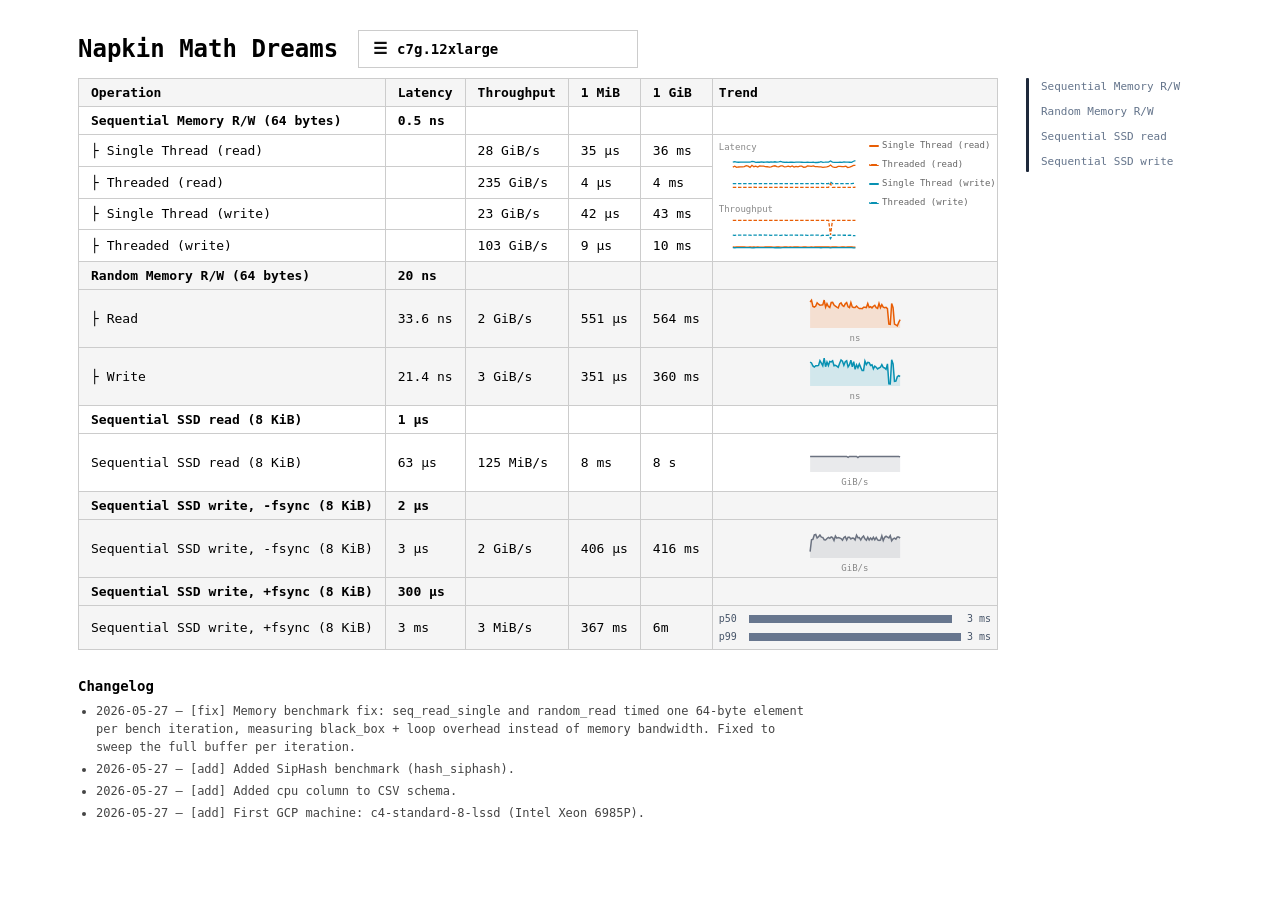
==== commit 23573629: "bench: 2026-08-31 results" ====
--- a/index.html
+++ b/index.html
@@ -4,7 +4,7 @@
   <meta charset="utf-8">
   <title>Napkin Math Dreams</title>
   <link rel="stylesheet" href="style.css">
-  <script>window.__NAPKIN_DATA__={"rows":[{"date":"2026-05-26","machine":"apple-m4-pro","cpu":"Apple M4 Pro","config":"baseline","operation":"compression","latency_ns":"31483.15","throughput_bytes_s":"33305937974","commit":""},{"date":"2026-05-26","machine":"apple-m4-pro","cpu":"Apple M4 Pro","config":"baseline","operation":"context_switch","latency_ns":"2365.08","throughput_bytes_s":"","commit":""},{"date":"2026-05-26","machine":"apple-m4-pro","cpu":"Apple M4 Pro","config":"baseline","operation":"decompression","latency_ns":"76313.55","throughput_bytes_s":"13740364830","commit":""},{"date":"2026-05-26","machine":"apple-m4-pro","cpu":"Apple M4 Pro","config":"baseline","operation":"deserialization_fast","latency_ns":"52.45","throughput_bytes_s":"2974049433","commit":""},{"date":"2026-05-26","machine":"apple-m4-pro","cpu":"Apple M4 Pro","config":"baseline","operation":"deserialization","latency_ns":"229.03","throughput_bytes_s":"624368781","commit":""},{"date":"2026-05-26","machine":"apple-m4-pro","cpu":"Apple M4 Pro","config":"baseline","operation":"hash_crypto","latency_ns":"225.90","throughput_bytes_s":"283313109","commit":""},{"date":"2026-05-26","machine":"apple-m4-pro","cpu":"Apple M4 Pro","config":"baseline","operation":"hash_non_crypto","latency_ns":"25.11","throughput_bytes_s":"2548890897","commit":""},{"date":"2026-05-26","machine":"apple-m4-pro","cpu":"Apple M4 Pro","config":"baseline","operation":"hash_siphash","latency_ns":"18.72","throughput_bytes_s":"3418362417","commit":""},{"date":"2026-05-26","machine":"apple-m4-pro","cpu":"Apple M4 Pro","config":"baseline","operation":"mem_random_rw","latency_ns":"60861033.13","throughput_bytes_s":"17642517202","commit":""},{"date":"2026-05-26","machine":"apple-m4-pro","cpu":"Apple M4 Pro","config":"baseline","operation":"seq_mem_read_single","latency_ns":"42297335.43","throughput_bytes_s":"101542266256","commit":""},{"date":"2026-05-26","machine":"apple-m4-pro","cpu":"Apple M4 Pro","config":"baseline","operation":"seq_mem_read_threaded","latency_ns":"18366658.88","throughput_bytes_s":"233845868397","commit":""},{"date":"2026-05-26","machine":"apple-m4-pro","cpu":"Apple M4 Pro","config":"baseline","operation":"serialization_fast","latency_ns":"31.62","throughput_bytes_s":"4933577428","commit":""},{"date":"2026-05-26","machine":"apple-m4-pro","cpu":"Apple M4 Pro","config":"baseline","operation":"serialization","latency_ns":"325.69","throughput_bytes_s":"439067893","commit":""},{"date":"2026-05-26","machine":"apple-m4-pro","cpu":"Apple M4 Pro","config":"baseline","operation":"sort_64bit","latency_ns":"","throughput_bytes_s":"1137916844","commit":""},{"date":"2026-05-26","machine":"apple-m4-pro","cpu":"Apple M4 Pro","config":"baseline","operation":"ssd_read_random","latency_ns":"140856.80","throughput_bytes_s":"58158357","commit":""},{"date":"2026-05-26","machine":"apple-m4-pro","cpu":"Apple M4 Pro","config":"baseline","operation":"ssd_read_seq","latency_ns":"705.02","throughput_bytes_s":"11619508215","commit":""},{"date":"2026-05-26","machine":"apple-m4-pro","cpu":"Apple M4 Pro","config":"baseline","operation":"ssd_write_fsync","latency_ns":"4126260.76","throughput_bytes_s":"1985333","commit":""},{"date":"2026-05-26","machine":"apple-m4-pro","cpu":"Apple M4 Pro","config":"baseline","operation":"ssd_write_no_fsync","latency_ns":"3695.69","throughput_bytes_s":"2216639121","commit":""},{"date":"2026-05-26","machine":"apple-m4-pro","cpu":"Apple M4 Pro","config":"baseline","operation":"syscall","latency_ns":"17.12","throughput_bytes_s":"","commit":""},{"date":"2026-05-26","machine":"apple-m4-pro","cpu":"Apple M4 Pro","config":"baseline","operation":"tcp_echo","latency_ns":"20816.08","throughput_bytes_s":"1574167964","commit":""},{"date":"2026-05-27","machine":"gcp-c4-standard-8-lssd","cpu":"Intel Xeon 6985P","config":"bench_stable","operation":"compression","latency_ns":"34742.71","throughput_bytes_s":"30181179063","commit":""},{"date":"2026-05-27","machine":"gcp-c4-standard-8-lssd","cpu":"Intel Xeon 6985P","config":"bench_stable","operation":"context_switch","latency_ns":"3260.89","throughput_bytes_s":"","commit":""},{"date":"2026-05-27","machine":"gcp-c4-standard-8-lssd","cpu":"Intel Xeon 6985P","config":"bench_stable","operation":"decompression","latency_ns":"160922.25","throughput_bytes_s":"6516041104","commit":""},{"date":"2026-05-27","machine":"gcp-c4-standard-8-lssd","cpu":"Intel Xeon 6985P","config":"bench_stable","operation":"deserialization_fast","latency_ns":"64.68","throughput_bytes_s":"2411904780","commit":""},{"date":"2026-05-27","machine":"gcp-c4-standard-8-lssd","cpu":"Intel Xeon 6985P","config":"bench_stable","operation":"deserialization","latency_ns":"305.58","throughput_bytes_s":"467956262","commit":""},{"date":"2026-05-27","machine":"gcp-c4-standard-8-lssd","cpu":"Intel Xeon 6985P","config":"bench_stable","operation":"hash_crypto","latency_ns":"116.40","throughput_bytes_s":"549831712","commit":""},{"date":"2026-05-27","machine":"gcp-c4-standard-8-lssd","cpu":"Intel Xeon 6985P","config":"bench_stable","operation":"hash_non_crypto","latency_ns":"40.07","throughput_bytes_s":"1597346343","commit":""},{"date":"2026-05-27","machine":"gcp-c4-standard-8-lssd","cpu":"Intel Xeon 6985P","config":"bench_stable","operation":"hash_siphash","latency_ns":"39.98","throughput_bytes_s":"1600982550","commit":""},{"date":"2026-05-27","machine":"gcp-c4-standard-8-lssd","cpu":"Intel Xeon 6985P","config":"bench_stable","operation":"mem_random_rw","latency_ns":"217.59","throughput_bytes_s":"294131632","commit":""},{"date":"2026-05-27","machine":"gcp-c4-standard-8-lssd","cpu":"Intel Xeon 6985P","config":"bench_stable","operation":"seq_mem_read_single","latency_ns":"31.06","throughput_bytes_s":"2060260537","commit":""},{"date":"2026-05-27","machine":"gcp-c4-standard-8-lssd","cpu":"Intel Xeon 6985P","config":"bench_stable","operation":"seq_mem_read_threaded","latency_ns":"61168259.18","throughput_bytes_s":"70215620869","commit":""},{"date":"2026-05-27","machine":"gcp-c4-standard-8-lssd","cpu":"Intel Xeon 6985P","config":"bench_stable","operation":"serialization_fast","latency_ns":"44.06","throughput_bytes_s":"3540400020","commit":""},{"date":"2026-05-27","machine":"gcp-c4-standard-8-lssd","cpu":"Intel Xeon 6985P","config":"bench_stable","operation":"serialization","latency_ns":"481.65","throughput_bytes_s":"296896086","commit":""},{"date":"2026-05-27","machine":"gcp-c4-standard-8-lssd","cpu":"Intel Xeon 6985P","config":"bench_stable","operation":"sort_64bit","latency_ns":"","throughput_bytes_s":"710417318","commit":""},{"date":"2026-05-27","machine":"gcp-c4-standard-8-lssd","cpu":"Intel Xeon 6985P","config":"bench_stable","operation":"ssd_read_random","latency_ns":"93215.28","throughput_bytes_s":"87882588","commit":""},{"date":"2026-05-27","machine":"gcp-c4-standard-8-lssd","cpu":"Intel Xeon 6985P","config":"bench_stable","operation":"ssd_read_seq","latency_ns":"1052.39","throughput_bytes_s":"7784182046","commit":""},{"date":"2026-05-27","machine":"gcp-c4-standard-8-lssd","cpu":"Intel Xeon 6985P","config":"bench_stable","operation":"ssd_write_fsync","latency_ns":"154870.09","throughput_bytes_s":"52895948","commit":""},{"date":"2026-05-27","machine":"gcp-c4-standard-8-lssd","cpu":"Intel Xeon 6985P","config":"bench_stable","operation":"ssd_write_no_fsync","latency_ns":"15222.36","throughput_bytes_s":"538155768","commit":""},{"date":"2026-05-27","machine":"gcp-c4-standard-8-lssd","cpu":"Intel Xeon 6985P","config":"bench_stable","operation":"syscall","latency_ns":"103.21","throughput_bytes_s":"","commit":""},{"date":"2026-05-27","machine":"gcp-c4-standard-8-lssd","cpu":"Intel Xeon 6985P","config":"bench_stable","operation":"tcp_echo","latency_ns":"52574.16","throughput_bytes_s":"623271913","commit":""},{"date":"2026-05-28","machine":"gcp-c4-standard-8-lssd","cpu":"Intel(R) Xeon(R) 6985P-C CPU @ 2.30GHz","config":"bench_stable","operation":"compression","latency_ns":"34532.40","throughput_bytes_s":"30364992593","commit":""},{"date":"2026-05-28","machine":"gcp-c4-standard-8-lssd","cpu":"Intel(R) Xeon(R) 6985P-C CPU @ 2.30GHz","config":"bench_stable","operation":"context_switch","latency_ns":"2743.69","throughput_bytes_s":"","commit":""},{"date":"2026-05-28","machine":"gcp-c4-standard-8-lssd","cpu":"Intel(R) Xeon(R) 6985P-C CPU @ 2.30GHz","config":"bench_stable","operation":"decompression","latency_ns":"161932.74","throughput_bytes_s":"6475380001","commit":""},{"date":"2026-05-28","machine":"gcp-c4-standard-8-lssd","cpu":"Intel(R) Xeon(R) 6985P-C CPU @ 2.30GHz","config":"bench_stable","operation":"deserialization_fast","latency_ns":"64.72","throughput_bytes_s":"2410343367","commit":""},{"date":"2026-05-28","machine":"gcp-c4-standard-8-lssd","cpu":"Intel(R) Xeon(R) 6985P-C CPU @ 2.30GHz","config":"bench_stable","operation":"deserialization","latency_ns":"315.64","throughput_bytes_s":"453043101","commit":""},{"date":"2026-05-28","machine":"gcp-c4-standard-8-lssd","cpu":"Intel(R) Xeon(R) 6985P-C CPU @ 2.30GHz","config":"bench_stable","operation":"hash_crypto","latency_ns":"117.30","throughput_bytes_s":"545594867","commit":""},{"date":"2026-05-28","machine":"gcp-c4-standard-8-lssd","cpu":"Intel(R) Xeon(R) 6985P-C CPU @ 2.30GHz","config":"bench_stable","operation":"hash_non_crypto","latency_ns":"39.55","throughput_bytes_s":"1618046414","commit":""},{"date":"2026-05-28","machine":"gcp-c4-standard-8-lssd","cpu":"Intel(R) Xeon(R) 6985P-C CPU @ 2.30GHz","config":"bench_stable","operation":"hash_siphash","latency_ns":"40.74","throughput_bytes_s":"1571124761","commit":""},{"date":"2026-05-28","machine":"gcp-c4-standard-8-lssd","cpu":"Intel(R) Xeon(R) 6985P-C CPU @ 2.30GHz","config":"bench_stable","operation":"mem_random_rw","latency_ns":"220.94","throughput_bytes_s":"289675260","commit":""},{"date":"2026-05-28","machine":"gcp-c4-standard-8-lssd","cpu":"Intel(R) Xeon(R) 6985P-C CPU @ 2.30GHz","config":"bench_stable","operation":"seq_mem_read_single","latency_ns":"240010838.76","throughput_bytes_s":"17894888906","commit":""},{"date":"2026-05-28","machine":"gcp-c4-standard-8-lssd","cpu":"Intel(R) Xeon(R) 6985P-C CPU @ 2.30GHz","config":"bench_stable","operation":"seq_mem_read_threaded","latency_ns":"59520537.51","throughput_bytes_s":"72159417169","commit":""},{"date":"2026-05-28","machine":"gcp-c4-standard-8-lssd","cpu":"Intel(R) Xeon(R) 6985P-C CPU @ 2.30GHz","config":"bench_stable","operation":"serialization_fast","latency_ns":"44.24","throughput_bytes_s":"3526391215","commit":""},{"date":"2026-05-28","machine":"gcp-c4-standard-8-lssd","cpu":"Intel(R) Xeon(R) 6985P-C CPU @ 2.30GHz","config":"bench_stable","operation":"serialization","latency_ns":"486.63","throughput_bytes_s":"293857950","commit":""},{"date":"2026-05-28","machine":"gcp-c4-standard-8-lssd","cpu":"Intel(R) Xeon(R) 6985P-C CPU @ 2.30GHz","config":"bench_stable","operation":"sort_64bit","latency_ns":"","throughput_bytes_s":"704341131","commit":""},{"date":"2026-05-28","machine":"gcp-c4-standard-8-lssd","cpu":"Intel(R) Xeon(R) 6985P-C CPU @ 2.30GHz","config":"bench_stable","operation":"ssd_read_random","latency_ns":"93716.84","throughput_bytes_s":"87412256","commit":""},{"date":"2026-05-28","machine":"gcp-c4-standard-8-lssd","cpu":"Intel(R) Xeon(R) 6985P-C CPU @ 2.30GHz","config":"bench_stable","operation":"ssd_read_seq","latency_ns":"1042.11","throughput_bytes_s":"7860982026","commit":""},{"date":"2026-05-28","machine":"gcp-c4-standard-8-lssd","cpu":"Intel(R) Xeon(R) 6985P-C CPU @ 2.30GHz","config":"bench_stable","operation":"ssd_write_fsync","latency_ns":"149556.21","throughput_bytes_s":"54775392","commit":""},{"date":"2026-05-28","machine":"gcp-c4-standard-8-lssd","cpu":"Intel(R) Xeon(R) 6985P-C CPU @ 2.30GHz","config":"bench_stable","operation":"ssd_write_no_fsync","latency_ns":"15693.07","throughput_bytes_s":"522013880","commit":""},{"date":"2026-05-28","machine":"gcp-c4-standard-8-lssd","cpu":"Intel(R) Xeon(R) 6985P-C CPU @ 2.30GHz","config":"bench_stable","operation":"syscall","latency_ns":"103.68","throughput_bytes_s":"","commit":""},{"date":"2026-05-28","machine":"gcp-c4-standard-8-lssd","cpu":"Intel(R) Xeon(R) 6985P-C CPU @ 2.30GHz","config":"bench_stable","operation":"tcp_echo","latency_ns":"46147.51","throughput_bytes_s":"710070891","commit":""},{"date":"2026-05-28","machine":"gcp-c4a-standard-8-lssd","cpu":"Google Axion (Neoverse V2)","config":"bench_stable","operation":"compression","latency_ns":"47641.44","throughput_bytes_s":"22009747895","commit":""},{"date":"2026-05-28","machine":"gcp-c4a-standard-8-lssd","cpu":"Google Axion (Neoverse V2)","config":"bench_stable","operation":"context_switch","latency_ns":"3182.72","throughput_bytes_s":"","commit":""},{"date":"2026-05-28","machine":"gcp-c4a-standard-8-lssd","cpu":"Google Axion (Neoverse V2)","config":"bench_stable","operation":"decompression","latency_ns":"129445.38","throughput_bytes_s":"8100528799","commit":""},{"date":"2026-05-28","machine":"gcp-c4a-standard-8-lssd","cpu":"Google Axion (Neoverse V2)","config":"bench_stable","operation":"deserialization_fast","latency_ns":"107.08","throughput_bytes_s":"1456849345","commit":""},{"date":"2026-05-28","machine":"gcp-c4a-standard-8-lssd","cpu":"Google Axion (Neoverse V2)","config":"bench_stable","operation":"deserialization","latency_ns":"361.68","throughput_bytes_s":"395380195","commit":""},{"date":"2026-05-28","machine":"gcp-c4a-standard-8-lssd","cpu":"Google Axion (Neoverse V2)","config":"bench_stable","operation":"hash_crypto","latency_ns":"390.81","throughput_bytes_s":"163760941","commit":""},{"date":"2026-05-28","machine":"gcp-c4a-standard-8-lssd","cpu":"Google Axion (Neoverse V2)","config":"bench_stable","operation":"hash_non_crypto","latency_ns":"58.66","throughput_bytes_s":"1090987144","commit":""},{"date":"2026-05-28","machine":"gcp-c4a-standard-8-lssd","cpu":"Google Axion (Neoverse V2)","config":"bench_stable","operation":"hash_siphash","latency_ns":"58.75","throughput_bytes_s":"1089347863","commit":""},{"date":"2026-05-28","machine":"gcp-c4a-standard-8-lssd","cpu":"Google Axion (Neoverse V2)","config":"bench_stable","operation":"mem_random_rw","latency_ns":"188.33","throughput_bytes_s":"339835169","commit":""},{"date":"2026-05-28","machine":"gcp-c4a-standard-8-lssd","cpu":"Google Axion (Neoverse V2)","config":"bench_stable","operation":"seq_mem_read_single","latency_ns":"122961653.98","throughput_bytes_s":"34929322737","commit":""},{"date":"2026-05-28","machine":"gcp-c4a-standard-8-lssd","cpu":"Google Axion (Neoverse V2)","config":"bench_stable","operation":"seq_mem_read_threaded","latency_ns":"18976374.58","throughput_bytes_s":"226332341678","commit":""},{"date":"2026-05-28","machine":"gcp-c4a-standard-8-lssd","cpu":"Google Axion (Neoverse V2)","config":"bench_stable","operation":"serialization_fast","latency_ns":"68.73","throughput_bytes_s":"2269822426","commit":""},{"date":"2026-05-28","machine":"gcp-c4a-standard-8-lssd","cpu":"Google Axion (Neoverse V2)","config":"bench_stable","operation":"serialization","latency_ns":"596.12","throughput_bytes_s":"239882894","commit":""},{"date":"2026-05-28","machine":"gcp-c4a-standard-8-lssd","cpu":"Google Axion (Neoverse V2)","config":"bench_stable","operation":"sort_64bit","latency_ns":"","throughput_bytes_s":"615186788","commit":""},{"date":"2026-05-28","machine":"gcp-c4a-standard-8-lssd","cpu":"Google Axion (Neoverse V2)","config":"bench_stable","operation":"ssd_read_random","latency_ns":"75422.89","throughput_bytes_s":"108614236","commit":""},{"date":"2026-05-28","machine":"gcp-c4a-standard-8-lssd","cpu":"Google Axion (Neoverse V2)","config":"bench_stable","operation":"ssd_read_seq","latency_ns":"859.28","throughput_bytes_s":"9533578267","commit":""},{"date":"2026-05-28","machine":"gcp-c4a-standard-8-lssd","cpu":"Google Axion (Neoverse V2)","config":"bench_stable","operation":"ssd_write_fsync","latency_ns":"94527.64","throughput_bytes_s":"86662481","commit":""},{"date":"2026-05-28","machine":"gcp-c4a-standard-8-lssd","cpu":"Google Axion (Neoverse V2)","config":"bench_stable","operation":"ssd_write_no_fsync","latency_ns":"15066.79","throughput_bytes_s":"543712439","commit":""},{"date":"2026-05-28","machine":"gcp-c4a-standard-8-lssd","cpu":"Google Axion (Neoverse V2)","config":"bench_stable","operation":"syscall","latency_ns":"213.63","throughput_bytes_s":"","commit":""},{"date":"2026-05-28","machine":"gcp-c4a-standard-8-lssd","cpu":"Google Axion (Neoverse V2)","config":"bench_stable","operation":"tcp_echo","latency_ns":"16619.19","throughput_bytes_s":"1971696216","commit":""},{"date":"2026-05-28","machine":"gcp-c4d-standard-8-lssd","cpu":"AMD EPYC 9B45","config":"bench_stable","operation":"compression","latency_ns":"33362.54","throughput_bytes_s":"31429737484","commit":""},{"date":"2026-05-28","machine":"gcp-c4d-standard-8-lssd","cpu":"AMD EPYC 9B45","config":"bench_stable","operation":"context_switch","latency_ns":"2423.32","throughput_bytes_s":"","commit":""},{"date":"2026-05-28","machine":"gcp-c4d-standard-8-lssd","cpu":"AMD EPYC 9B45","config":"bench_stable","operation":"decompression","latency_ns":"127923.41","throughput_bytes_s":"8196904482","commit":""},{"date":"2026-05-28","machine":"gcp-c4d-standard-8-lssd","cpu":"AMD EPYC 9B45","config":"bench_stable","operation":"deserialization_fast","latency_ns":"72.01","throughput_bytes_s":"2166364159","commit":""},{"date":"2026-05-28","machine":"gcp-c4d-standard-8-lssd","cpu":"AMD EPYC 9B45","config":"bench_stable","operation":"deserialization","latency_ns":"307.69","throughput_bytes_s":"464751715","commit":""},{"date":"2026-05-28","machine":"gcp-c4d-standard-8-lssd","cpu":"AMD EPYC 9B45","config":"bench_stable","operation":"hash_crypto","latency_ns":"111.76","throughput_bytes_s":"572640356","commit":""},{"date":"2026-05-28","machine":"gcp-c4d-standard-8-lssd","cpu":"AMD EPYC 9B45","config":"bench_stable","operation":"hash_non_crypto","latency_ns":"34.46","throughput_bytes_s":"1857210805","commit":""},{"date":"2026-05-28","machine":"gcp-c4d-standard-8-lssd","cpu":"AMD EPYC 9B45","config":"bench_stable","operation":"hash_siphash","latency_ns":"34.17","throughput_bytes_s":"1872914733","commit":""},{"date":"2026-05-28","machine":"gcp-c4d-standard-8-lssd","cpu":"AMD EPYC 9B45","config":"bench_stable","operation":"mem_random_rw","latency_ns":"201.93","throughput_bytes_s":"316936256","commit":""},{"date":"2026-05-28","machine":"gcp-c4d-standard-8-lssd","cpu":"AMD EPYC 9B45","config":"bench_stable","operation":"seq_mem_read_single","latency_ns":"103228033.55","throughput_bytes_s":"41606598017","commit":""},{"date":"2026-05-28","machine":"gcp-c4d-standard-8-lssd","cpu":"AMD EPYC 9B45","config":"bench_stable","operation":"seq_mem_read_threaded","latency_ns":"93561844.48","throughput_bytes_s":"45905115700","commit":""},{"date":"2026-05-28","machine":"gcp-c4d-standard-8-lssd","cpu":"AMD EPYC 9B45","config":"bench_stable","operation":"serialization_fast","latency_ns":"45.35","throughput_bytes_s":"3440137119","commit":""},{"date":"2026-05-28","machine":"gcp-c4d-standard-8-lssd","cpu":"AMD EPYC 9B45","config":"bench_stable","operation":"serialization","latency_ns":"535.73","throughput_bytes_s":"266924688","commit":""},{"date":"2026-05-28","machine":"gcp-c4d-standard-8-lssd","cpu":"AMD EPYC 9B45","config":"bench_stable","operation":"sort_64bit","latency_ns":"","throughput_bytes_s":"820253049","commit":""},{"date":"2026-05-28","machine":"gcp-c4d-standard-8-lssd","cpu":"AMD EPYC 9B45","config":"bench_stable","operation":"ssd_read_random","latency_ns":"78583.46","throughput_bytes_s":"104245851","commit":""},{"date":"2026-05-28","machine":"gcp-c4d-standard-8-lssd","cpu":"AMD EPYC 9B45","config":"bench_stable","operation":"ssd_read_seq","latency_ns":"615.48","throughput_bytes_s":"13309980400","commit":""},{"date":"2026-05-28","machine":"gcp-c4d-standard-8-lssd","cpu":"AMD EPYC 9B45","config":"bench_stable","operation":"ssd_write_fsync","latency_ns":"92720.91","throughput_bytes_s":"88351157","commit":""},{"date":"2026-05-28","machine":"gcp-c4d-standard-8-lssd","cpu":"AMD EPYC 9B45","config":"bench_stable","operation":"ssd_write_no_fsync","latency_ns":"20395.91","throughput_bytes_s":"401649251","commit":""},{"date":"2026-05-28","machine":"gcp-c4d-standard-8-lssd","cpu":"AMD EPYC 9B45","config":"bench_stable","operation":"syscall","latency_ns":"80.43","throughput_bytes_s":"","commit":""},{"date":"2026-05-28","machine":"gcp-c4d-standard-8-lssd","cpu":"AMD EPYC 9B45","config":"bench_stable","operation":"tcp_echo","latency_ns":"9358.74","throughput_bytes_s":"3501326542","commit":""},{"date":"2026-05-28T07:03:35","machine":"gcp-c4a-standard-8-lssd","cpu":"Neoverse-V2","config":"bench_stable","operation":"compression","latency_ns":"51573.96","throughput_bytes_s":"20331499349","commit":""},{"date":"2026-05-28T07:03:35","machine":"gcp-c4a-standard-8-lssd","cpu":"Neoverse-V2","config":"bench_stable","operation":"context_switch","latency_ns":"3145.72","throughput_bytes_s":"","commit":""},{"date":"2026-05-28T07:03:35","machine":"gcp-c4a-standard-8-lssd","cpu":"Neoverse-V2","config":"bench_stable","operation":"decompression","latency_ns":"617834.89","throughput_bytes_s":"1697178359","commit":""},{"date":"2026-05-28T07:03:35","machine":"gcp-c4a-standard-8-lssd","cpu":"Neoverse-V2","config":"bench_stable","operation":"deserialization_fast","latency_ns":"107.44","throughput_bytes_s":"1451955775","commit":""},{"date":"2026-05-28T07:03:35","machine":"gcp-c4a-standard-8-lssd","cpu":"Neoverse-V2","config":"bench_stable","operation":"deserialization","latency_ns":"437.08","throughput_bytes_s":"327171169","commit":""},{"date":"2026-05-28T07:03:35","machine":"gcp-c4a-standard-8-lssd","cpu":"Neoverse-V2","config":"bench_stable","operation":"hash_crypto","latency_ns":"406.75","throughput_bytes_s":"157343990","commit":""},{"date":"2026-05-28T07:03:35","machine":"gcp-c4a-standard-8-lssd","cpu":"Neoverse-V2","config":"bench_stable","operation":"hash_non_crypto","latency_ns":"57.63","throughput_bytes_s":"1110616196","commit":""},{"date":"2026-05-28T07:03:35","machine":"gcp-c4a-standard-8-lssd","cpu":"Neoverse-V2","config":"bench_stable","operation":"hash_siphash","latency_ns":"47.60","throughput_bytes_s":"1344583995","commit":""},{"date":"2026-05-28T07:03:35","machine":"gcp-c4a-standard-8-lssd","cpu":"Neoverse-V2","config":"bench_stable","operation":"mem_random_rw","latency_ns":"151.19","throughput_bytes_s":"423309355","commit":""},{"date":"2026-05-28T07:03:35","machine":"gcp-c4a-standard-8-lssd","cpu":"Neoverse-V2","config":"bench_stable","operation":"seq_mem_read_single","latency_ns":"39613724.89","throughput_bytes_s":"27105298154","commit":""},{"date":"2026-05-28T07:03:35","machine":"gcp-c4a-standard-8-lssd","cpu":"Neoverse-V2","config":"bench_stable","operation":"seq_mem_read_threaded","latency_ns":"6326938.45","throughput_bytes_s":"169709541714","commit":""},{"date":"2026-05-28T07:03:35","machine":"gcp-c4a-standard-8-lssd","cpu":"Neoverse-V2","config":"bench_stable","operation":"serialization_fast","latency_ns":"72.34","throughput_bytes_s":"2156343490","commit":""},{"date":"2026-05-28T07:03:35","machine":"gcp-c4a-standard-8-lssd","cpu":"Neoverse-V2","config":"bench_stable","operation":"serialization","latency_ns":"593.50","throughput_bytes_s":"240944684","commit":""},{"date":"2026-05-28T07:03:35","machine":"gcp-c4a-standard-8-lssd","cpu":"Neoverse-V2","config":"bench_stable","operation":"sort_64bit","latency_ns":"","throughput_bytes_s":"613243876","commit":""},{"date":"2026-05-28T07:03:35","machine":"gcp-c4a-standard-8-lssd","cpu":"Neoverse-V2","config":"bench_stable","operation":"ssd_read_random","latency_ns":"75952.33","throughput_bytes_s":"107857120","commit":""},{"date":"2026-05-28T07:03:35","machine":"gcp-c4a-standard-8-lssd","cpu":"Neoverse-V2","config":"bench_stable","operation":"ssd_read_seq","latency_ns":"879.82","throughput_bytes_s":"9311021950","commit":""},{"date":"2026-05-28T07:03:35","machine":"gcp-c4a-standard-8-lssd","cpu":"Neoverse-V2","config":"bench_stable","operation":"ssd_write_fsync","latency_ns":"93374.59","throughput_bytes_s":"87732648","commit":""},{"date":"2026-05-28T07:03:35","machine":"gcp-c4a-standard-8-lssd","cpu":"Neoverse-V2","config":"bench_stable","operation":"ssd_write_no_fsync","latency_ns":"14996.01","throughput_bytes_s":"546278507","commit":""},{"date":"2026-05-28T07:03:35","machine":"gcp-c4a-standard-8-lssd","cpu":"Neoverse-V2","config":"bench_stable","operation":"syscall","latency_ns":"222.74","throughput_bytes_s":"","commit":""},{"date":"2026-05-28T07:03:35","machine":"gcp-c4a-standard-8-lssd","cpu":"Neoverse-V2","config":"bench_stable","operation":"tcp_echo","latency_ns":"16603.24","throughput_bytes_s":"1973590510","commit":""},{"date":"2026-05-28T07:04:15","machine":"gcp-c4-standard-8-lssd","cpu":"Intel Xeon 6985P-C","config":"bench_stable","operation":"compression","latency_ns":"34388.81","throughput_bytes_s":"30491780386","commit":""},{"date":"2026-05-28T07:04:15","machine":"gcp-c4-standard-8-lssd","cpu":"Intel Xeon 6985P-C","config":"bench_stable","operation":"context_switch","latency_ns":"3568.04","throughput_bytes_s":"","commit":""},{"date":"2026-05-28T07:04:15","machine":"gcp-c4-standard-8-lssd","cpu":"Intel Xeon 6985P-C","config":"bench_stable","operation":"decompression","latency_ns":"394431.90","throughput_bytes_s":"2658446220","commit":""},{"date":"2026-05-28T07:04:15","machine":"gcp-c4-standard-8-lssd","cpu":"Intel Xeon 6985P-C","config":"bench_stable","operation":"deserialization_fast","latency_ns":"68.04","throughput_bytes_s":"2292708116","commit":""},{"date":"2026-05-28T07:04:15","machine":"gcp-c4-standard-8-lssd","cpu":"Intel Xeon 6985P-C","config":"bench_stable","operation":"deserialization","latency_ns":"333.29","throughput_bytes_s":"429061685","commit":""},{"date":"2026-05-28T07:04:15","machine":"gcp-c4-standard-8-lssd","cpu":"Intel Xeon 6985P-C","config":"bench_stable","operation":"hash_crypto","latency_ns":"121.59","throughput_bytes_s":"526341499","commit":""},{"date":"2026-05-28T07:04:15","machine":"gcp-c4-standard-8-lssd","cpu":"Intel Xeon 6985P-C","config":"bench_stable","operation":"hash_non_crypto","latency_ns":"39.54","throughput_bytes_s":"1618721816","commit":""},{"date":"2026-05-28T07:04:15","machine":"gcp-c4-standard-8-lssd","cpu":"Intel Xeon 6985P-C","config":"bench_stable","operation":"hash_siphash","latency_ns":"40.65","throughput_bytes_s":"1574545011","commit":""},{"date":"2026-05-28T07:04:15","machine":"gcp-c4-standard-8-lssd","cpu":"Intel Xeon 6985P-C","config":"bench_stable","operation":"mem_random_rw","latency_ns":"202.51","throughput_bytes_s":"316035175","commit":""},{"date":"2026-05-28T07:04:15","machine":"gcp-c4-standard-8-lssd","cpu":"Intel Xeon 6985P-C","config":"bench_stable","operation":"seq_mem_read_single","latency_ns":"43826988.14","throughput_bytes_s":"24499557683","commit":""},{"date":"2026-05-28T07:04:15","machine":"gcp-c4-standard-8-lssd","cpu":"Intel Xeon 6985P-C","config":"bench_stable","operation":"seq_mem_read_threaded","latency_ns":"11753214.55","throughput_bytes_s":"91357289502","commit":""},{"date":"2026-05-28T07:04:15","machine":"gcp-c4-standard-8-lssd","cpu":"Intel Xeon 6985P-C","config":"bench_stable","operation":"serialization_fast","latency_ns":"44.45","throughput_bytes_s":"3509707393","commit":""},{"date":"2026-05-28T07:04:15","machine":"gcp-c4-standard-8-lssd","cpu":"Intel Xeon 6985P-C","config":"bench_stable","operation":"serialization","latency_ns":"485.87","throughput_bytes_s":"294314813","commit":""},{"date":"2026-05-28T07:04:15","machine":"gcp-c4-standard-8-lssd","cpu":"Intel Xeon 6985P-C","config":"bench_stable","operation":"sort_64bit","latency_ns":"","throughput_bytes_s":"704887918","commit":""},{"date":"2026-05-28T07:04:15","machine":"gcp-c4-standard-8-lssd","cpu":"Intel Xeon 6985P-C","config":"bench_stable","operation":"ssd_read_random","latency_ns":"94336.49","throughput_bytes_s":"86838079","commit":""},{"date":"2026-05-28T07:04:15","machine":"gcp-c4-standard-8-lssd","cpu":"Intel Xeon 6985P-C","config":"bench_stable","operation":"ssd_read_seq","latency_ns":"1058.93","throughput_bytes_s":"7736128552","commit":""},{"date":"2026-05-28T07:04:15","machine":"gcp-c4-standard-8-lssd","cpu":"Intel Xeon 6985P-C","config":"bench_stable","operation":"ssd_write_fsync","latency_ns":"167160.62","throughput_bytes_s":"49006759","commit":""},{"date":"2026-05-28T07:04:15","machine":"gcp-c4-standard-8-lssd","cpu":"Intel Xeon 6985P-C","config":"bench_stable","operation":"ssd_write_no_fsync","latency_ns":"15667.35","throughput_bytes_s":"522870814","commit":""},{"date":"2026-05-28T07:04:15","machine":"gcp-c4-standard-8-lssd","cpu":"Intel Xeon 6985P-C","config":"bench_stable","operation":"syscall","latency_ns":"103.28","throughput_bytes_s":"","commit":""},{"date":"2026-05-28T07:04:15","machine":"gcp-c4-standard-8-lssd","cpu":"Intel Xeon 6985P-C","config":"bench_stable","operation":"tcp_echo","latency_ns":"51649.94","throughput_bytes_s":"634424751","commit":""},{"date":"2026-05-28T07:04:19","machine":"gcp-c4d-standard-8-lssd","cpu":"AMD EPYC 9B45","config":"bench_stable","operation":"compression","latency_ns":"33252.84","throughput_bytes_s":"31533422200","commit":""},{"date":"2026-05-28T07:04:19","machine":"gcp-c4d-standard-8-lssd","cpu":"AMD EPYC 9B45","config":"bench_stable","operation":"context_switch","latency_ns":"2445.41","throughput_bytes_s":"","commit":""},{"date":"2026-05-28T07:04:19","machine":"gcp-c4d-standard-8-lssd","cpu":"AMD EPYC 9B45","config":"bench_stable","operation":"decompression","latency_ns":"318518.24","throughput_bytes_s":"3292043834","commit":""},{"date":"2026-05-28T07:04:19","machine":"gcp-c4d-standard-8-lssd","cpu":"AMD EPYC 9B45","config":"bench_stable","operation":"deserialization_fast","latency_ns":"68.25","throughput_bytes_s":"2285668989","commit":""},{"date":"2026-05-28T07:04:19","machine":"gcp-c4d-standard-8-lssd","cpu":"AMD EPYC 9B45","config":"bench_stable","operation":"deserialization","latency_ns":"300.05","throughput_bytes_s":"476584272","commit":""},{"date":"2026-05-28T07:04:19","machine":"gcp-c4d-standard-8-lssd","cpu":"AMD EPYC 9B45","config":"bench_stable","operation":"hash_crypto","latency_ns":"122.21","throughput_bytes_s":"523678308","commit":""},{"date":"2026-05-28T07:04:19","machine":"gcp-c4d-standard-8-lssd","cpu":"AMD EPYC 9B45","config":"bench_stable","operation":"hash_non_crypto","latency_ns":"32.49","throughput_bytes_s":"1970121272","commit":""},{"date":"2026-05-28T07:04:19","machine":"gcp-c4d-standard-8-lssd","cpu":"AMD EPYC 9B45","config":"bench_stable","operation":"hash_siphash","latency_ns":"33.48","throughput_bytes_s":"1911531287","commit":""},{"date":"2026-05-28T07:04:19","machine":"gcp-c4d-standard-8-lssd","cpu":"AMD EPYC 9B45","config":"bench_stable","operation":"mem_random_rw","latency_ns":"169.47","throughput_bytes_s":"377645416","commit":""},{"date":"2026-05-28T07:04:19","machine":"gcp-c4d-standard-8-lssd","cpu":"AMD EPYC 9B45","config":"bench_stable","operation":"seq_mem_read_single","latency_ns":"24730331.54","throughput_bytes_s":"43418011693","commit":""},{"date":"2026-05-28T07:04:19","machine":"gcp-c4d-standard-8-lssd","cpu":"AMD EPYC 9B45","config":"bench_stable","operation":"seq_mem_read_threaded","latency_ns":"22488510.42","throughput_bytes_s":"47746240361","commit":""},{"date":"2026-05-28T07:04:19","machine":"gcp-c4d-standard-8-lssd","cpu":"AMD EPYC 9B45","config":"bench_stable","operation":"serialization_fast","latency_ns":"44.09","throughput_bytes_s":"3538561578","commit":""},{"date":"2026-05-28T07:04:19","machine":"gcp-c4d-standard-8-lssd","cpu":"AMD EPYC 9B45","config":"bench_stable","operation":"serialization","latency_ns":"545.49","throughput_bytes_s":"262147469","commit":""},{"date":"2026-05-28T07:04:19","machine":"gcp-c4d-standard-8-lssd","cpu":"AMD EPYC 9B45","config":"bench_stable","operation":"sort_64bit","latency_ns":"","throughput_bytes_s":"825351095","commit":""},{"date":"2026-05-28T07:04:19","machine":"gcp-c4d-standard-8-lssd","cpu":"AMD EPYC 9B45","config":"bench_stable","operation":"ssd_read_random","latency_ns":"78438.68","throughput_bytes_s":"104438266","commit":""},{"date":"2026-05-28T07:04:19","machine":"gcp-c4d-standard-8-lssd","cpu":"AMD EPYC 9B45","config":"bench_stable","operation":"ssd_read_seq","latency_ns":"598.37","throughput_bytes_s":"13690582335","commit":""},{"date":"2026-05-28T07:04:19","machine":"gcp-c4d-standard-8-lssd","cpu":"AMD EPYC 9B45","config":"bench_stable","operation":"ssd_write_fsync","latency_ns":"92406.28","throughput_bytes_s":"88651988","commit":""},{"date":"2026-05-28T07:04:19","machine":"gcp-c4d-standard-8-lssd","cpu":"AMD EPYC 9B45","config":"bench_stable","operation":"ssd_write_no_fsync","latency_ns":"20623.76","throughput_bytes_s":"397211822","commit":""},{"date":"2026-05-28T07:04:19","machine":"gcp-c4d-standard-8-lssd","cpu":"AMD EPYC 9B45","config":"bench_stable","operation":"syscall","latency_ns":"77.63","throughput_bytes_s":"","commit":""},{"date":"2026-05-28T07:04:19","machine":"gcp-c4d-standard-8-lssd","cpu":"AMD EPYC 9B45","config":"bench_stable","operation":"tcp_echo","latency_ns":"9047.01","throughput_bytes_s":"3621971416","commit":""},{"date":"2026-05-29T07:15:12","machine":"gcp-c4a-standard-8-lssd","cpu":"Neoverse-V2","config":"bench_stable","operation":"compression","latency_ns":"60593.63","throughput_bytes_s":"17305054778","commit":""},{"date":"2026-05-29T07:15:12","machine":"gcp-c4a-standard-8-lssd","cpu":"Neoverse-V2","config":"bench_stable","operation":"context_switch","latency_ns":"3407.72","throughput_bytes_s":"","commit":""},{"date":"2026-05-29T07:15:12","machine":"gcp-c4a-standard-8-lssd","cpu":"Neoverse-V2","config":"bench_stable","operation":"decompression","latency_ns":"628500.73","throughput_bytes_s":"1668376755","commit":""},{"date":"2026-05-29T07:15:12","machine":"gcp-c4a-standard-8-lssd","cpu":"Neoverse-V2","config":"bench_stable","operation":"deserialization_fast","latency_ns":"107.70","throughput_bytes_s":"1448503257","commit":""},{"date":"2026-05-29T07:15:12","machine":"gcp-c4a-standard-8-lssd","cpu":"Neoverse-V2","config":"bench_stable","operation":"deserialization","latency_ns":"435.77","throughput_bytes_s":"328157626","commit":""},{"date":"2026-05-29T07:15:12","machine":"gcp-c4a-standard-8-lssd","cpu":"Neoverse-V2","config":"bench_stable","operation":"hash_crypto","latency_ns":"409.22","throughput_bytes_s":"156394715","commit":""},{"date":"2026-05-29T07:15:12","machine":"gcp-c4a-standard-8-lssd","cpu":"Neoverse-V2","config":"bench_stable","operation":"hash_non_crypto","latency_ns":"57.51","throughput_bytes_s":"1112874745","commit":""},{"date":"2026-05-29T07:15:12","machine":"gcp-c4a-standard-8-lssd","cpu":"Neoverse-V2","config":"bench_stable","operation":"hash_siphash","latency_ns":"47.61","throughput_bytes_s":"1344298201","commit":""},{"date":"2026-05-29T07:15:12","machine":"gcp-c4a-standard-8-lssd","cpu":"Neoverse-V2","config":"bench_stable","operation":"mem_random_rw","latency_ns":"161.12","throughput_bytes_s":"397231737","commit":""},{"date":"2026-05-29T07:15:12","machine":"gcp-c4a-standard-8-lssd","cpu":"Neoverse-V2","config":"bench_stable","operation":"seq_mem_read_single","latency_ns":"40673295.54","throughput_bytes_s":"26399184271","commit":""},{"date":"2026-05-29T07:15:12","machine":"gcp-c4a-standard-8-lssd","cpu":"Neoverse-V2","config":"bench_stable","operation":"seq_mem_read_threaded","latency_ns":"6346939.39","throughput_bytes_s":"169174740536","commit":""},{"date":"2026-05-29T07:15:12","machine":"gcp-c4a-standard-8-lssd","cpu":"Neoverse-V2","config":"bench_stable","operation":"serialization_fast","latency_ns":"67.98","throughput_bytes_s":"2294643342","commit":""},{"date":"2026-05-29T07:15:12","machine":"gcp-c4a-standard-8-lssd","cpu":"Neoverse-V2","config":"bench_stable","operation":"serialization","latency_ns":"592.44","throughput_bytes_s":"241374338","commit":""},{"date":"2026-05-29T07:15:12","machine":"gcp-c4a-standard-8-lssd","cpu":"Neoverse-V2","config":"bench_stable","operation":"sort_64bit","latency_ns":"","throughput_bytes_s":"613988080","commit":""},{"date":"2026-05-29T07:15:12","machine":"gcp-c4a-standard-8-lssd","cpu":"Neoverse-V2","config":"bench_stable","operation":"ssd_read_random","latency_ns":"78190.76","throughput_bytes_s":"104769414","commit":""},{"date":"2026-05-29T07:15:12","machine":"gcp-c4a-standard-8-lssd","cpu":"Neoverse-V2","config":"bench_stable","operation":"ssd_read_seq","latency_ns":"911.47","throughput_bytes_s":"8987669199","commit":""},{"date":"2026-05-29T07:15:12","machine":"gcp-c4a-standard-8-lssd","cpu":"Neoverse-V2","config":"bench_stable","operation":"ssd_write_fsync","latency_ns":"93452.89","throughput_bytes_s":"87659145","commit":""},{"date":"2026-05-29T07:15:12","machine":"gcp-c4a-standard-8-lssd","cpu":"Neoverse-V2","config":"bench_stable","operation":"ssd_write_no_fsync","latency_ns":"12901.43","throughput_bytes_s":"634968266","commit":""},{"date":"2026-05-29T07:15:12","machine":"gcp-c4a-standard-8-lssd","cpu":"Neoverse-V2","config":"bench_stable","operation":"syscall","latency_ns":"213.96","throughput_bytes_s":"","commit":""},{"date":"2026-05-29T07:15:12","machine":"gcp-c4a-standard-8-lssd","cpu":"Neoverse-V2","config":"bench_stable","operation":"tcp_echo","latency_ns":"17462.80","throughput_bytes_s":"1876446344","commit":""},{"date":"2026-05-29T07:15:32","machine":"gcp-c4d-standard-8-lssd","cpu":"AMD EPYC 9B45","config":"bench_stable","operation":"compression","latency_ns":"32760.33","throughput_bytes_s":"32007490662","commit":""},{"date":"2026-05-29T07:15:32","machine":"gcp-c4d-standard-8-lssd","cpu":"AMD EPYC 9B45","config":"bench_stable","operation":"context_switch","latency_ns":"2349.95","throughput_bytes_s":"","commit":""},{"date":"2026-05-29T07:15:32","machine":"gcp-c4d-standard-8-lssd","cpu":"AMD EPYC 9B45","config":"bench_stable","operation":"decompression","latency_ns":"314955.77","throughput_bytes_s":"3329280148","commit":""},{"date":"2026-05-29T07:15:32","machine":"gcp-c4d-standard-8-lssd","cpu":"AMD EPYC 9B45","config":"bench_stable","operation":"deserialization_fast","latency_ns":"68.03","throughput_bytes_s":"2292960033","commit":""},{"date":"2026-05-29T07:15:32","machine":"gcp-c4d-standard-8-lssd","cpu":"AMD EPYC 9B45","config":"bench_stable","operation":"deserialization","latency_ns":"306.34","throughput_bytes_s":"466803694","commit":""},{"date":"2026-05-29T07:15:32","machine":"gcp-c4d-standard-8-lssd","cpu":"AMD EPYC 9B45","config":"bench_stable","operation":"hash_crypto","latency_ns":"119.41","throughput_bytes_s":"535951501","commit":""},{"date":"2026-05-29T07:15:32","machine":"gcp-c4d-standard-8-lssd","cpu":"AMD EPYC 9B45","config":"bench_stable","operation":"hash_non_crypto","latency_ns":"31.76","throughput_bytes_s":"2014892197","commit":""},{"date":"2026-05-29T07:15:32","machine":"gcp-c4d-standard-8-lssd","cpu":"AMD EPYC 9B45","config":"bench_stable","operation":"hash_siphash","latency_ns":"33.17","throughput_bytes_s":"1929280408","commit":""},{"date":"2026-05-29T07:15:32","machine":"gcp-c4d-standard-8-lssd","cpu":"AMD EPYC 9B45","config":"bench_stable","operation":"mem_random_rw","latency_ns":"166.76","throughput_bytes_s":"383790066","commit":""},{"date":"2026-05-29T07:15:32","machine":"gcp-c4d-standard-8-lssd","cpu":"AMD EPYC 9B45","config":"bench_stable","operation":"seq_mem_read_single","latency_ns":"24505572.69","throughput_bytes_s":"43816230607","commit":""},{"date":"2026-05-29T07:15:32","machine":"gcp-c4d-standard-8-lssd","cpu":"AMD EPYC 9B45","config":"bench_stable","operation":"seq_mem_read_threaded","latency_ns":"22711930.49","throughput_bytes_s":"47276554703","commit":""},{"date":"2026-05-29T07:15:32","machine":"gcp-c4d-standard-8-lssd","cpu":"AMD EPYC 9B45","config":"bench_stable","operation":"serialization_fast","latency_ns":"43.35","throughput_bytes_s":"3598552488","commit":""},{"date":"2026-05-29T07:15:32","machine":"gcp-c4d-standard-8-lssd","cpu":"AMD EPYC 9B45","config":"bench_stable","operation":"serialization","latency_ns":"541.42","throughput_bytes_s":"264118578","commit":""},{"date":"2026-05-29T07:15:32","machine":"gcp-c4d-standard-8-lssd","cpu":"AMD EPYC 9B45","config":"bench_stable","operation":"sort_64bit","latency_ns":"","throughput_bytes_s":"849989639","commit":""},{"date":"2026-05-29T07:15:32","machine":"gcp-c4d-standard-8-lssd","cpu":"AMD EPYC 9B45","config":"bench_stable","operation":"ssd_read_random","latency_ns":"79597.73","throughput_bytes_s":"102917503","commit":""},{"date":"2026-05-29T07:15:32","machine":"gcp-c4d-standard-8-lssd","cpu":"AMD EPYC 9B45","config":"bench_stable","operation":"ssd_read_seq","latency_ns":"594.02","throughput_bytes_s":"13790700855","commit":""},{"date":"2026-05-29T07:15:32","machine":"gcp-c4d-standard-8-lssd","cpu":"AMD EPYC 9B45","config":"bench_stable","operation":"ssd_write_fsync","latency_ns":"93290.63","throughput_bytes_s":"87811603","commit":""},{"date":"2026-05-29T07:15:32","machine":"gcp-c4d-standard-8-lssd","cpu":"AMD EPYC 9B45","config":"bench_stable","operation":"ssd_write_no_fsync","latency_ns":"20421.73","throughput_bytes_s":"401141254","commit":""},{"date":"2026-05-29T07:15:32","machine":"gcp-c4d-standard-8-lssd","cpu":"AMD EPYC 9B45","config":"bench_stable","operation":"syscall","latency_ns":"76.54","throughput_bytes_s":"","commit":""},{"date":"2026-05-29T07:15:32","machine":"gcp-c4d-standard-8-lssd","cpu":"AMD EPYC 9B45","config":"bench_stable","operation":"tcp_echo","latency_ns":"8517.88","throughput_bytes_s":"3846966876","commit":""},{"date":"2026-05-29T07:34:20","machine":"gcp-c4-standard-8-lssd","cpu":"Intel Xeon 6985P-C","config":"bench_stable","operation":"compression","latency_ns":"34470.55","throughput_bytes_s":"30419474864","commit":""},{"date":"2026-05-29T07:34:20","machine":"gcp-c4-standard-8-lssd","cpu":"Intel Xeon 6985P-C","config":"bench_stable","operation":"context_switch","latency_ns":"3512.77","throughput_bytes_s":"","commit":""},{"date":"2026-05-29T07:34:20","machine":"gcp-c4-standard-8-lssd","cpu":"Intel Xeon 6985P-C","config":"bench_stable","operation":"decompression","latency_ns":"403552.33","throughput_bytes_s":"2598364400","commit":""},{"date":"2026-05-29T07:34:20","machine":"gcp-c4-standard-8-lssd","cpu":"Intel Xeon 6985P-C","config":"bench_stable","operation":"deserialization_fast","latency_ns":"68.28","throughput_bytes_s":"2284670304","commit":""},{"date":"2026-05-29T07:34:20","machine":"gcp-c4-standard-8-lssd","cpu":"Intel Xeon 6985P-C","config":"bench_stable","operation":"deserialization","latency_ns":"331.15","throughput_bytes_s":"431825358","commit":""},{"date":"2026-05-29T07:34:20","machine":"gcp-c4-standard-8-lssd","cpu":"Intel Xeon 6985P-C","config":"bench_stable","operation":"hash_crypto","latency_ns":"122.25","throughput_bytes_s":"523526092","commit":""},{"date":"2026-05-29T07:34:20","machine":"gcp-c4-standard-8-lssd","cpu":"Intel Xeon 6985P-C","config":"bench_stable","operation":"hash_non_crypto","latency_ns":"39.83","throughput_bytes_s":"1606958001","commit":""},{"date":"2026-05-29T07:34:20","machine":"gcp-c4-standard-8-lssd","cpu":"Intel Xeon 6985P-C","config":"bench_stable","operation":"hash_siphash","latency_ns":"40.82","throughput_bytes_s":"1567759903","commit":""},{"date":"2026-05-29T07:34:20","machine":"gcp-c4-standard-8-lssd","cpu":"Intel Xeon 6985P-C","config":"bench_stable","operation":"mem_random_rw","latency_ns":"205.80","throughput_bytes_s":"310976577","commit":""},{"date":"2026-05-29T07:34:20","machine":"gcp-c4-standard-8-lssd","cpu":"Intel Xeon 6985P-C","config":"bench_stable","operation":"seq_mem_read_single","latency_ns":"48245927.09","throughput_bytes_s":"22255595215","commit":""},{"date":"2026-05-29T07:34:20","machine":"gcp-c4-standard-8-lssd","cpu":"Intel Xeon 6985P-C","config":"bench_stable","operation":"seq_mem_read_threaded","latency_ns":"12463580.40","throughput_bytes_s":"86150350810","commit":""},{"date":"2026-05-29T07:34:20","machine":"gcp-c4-standard-8-lssd","cpu":"Intel Xeon 6985P-C","config":"bench_stable","operation":"serialization_fast","latency_ns":"44.51","throughput_bytes_s":"3504898827","commit":""},{"date":"2026-05-29T07:34:20","machine":"gcp-c4-standard-8-lssd","cpu":"Intel Xeon 6985P-C","config":"bench_stable","operation":"serialization","latency_ns":"496.90","throughput_bytes_s":"287784330","commit":""},{"date":"2026-05-29T07:34:20","machine":"gcp-c4-standard-8-lssd","cpu":"Intel Xeon 6985P-C","config":"bench_stable","operation":"sort_64bit","latency_ns":"","throughput_bytes_s":"706063455","commit":""},{"date":"2026-05-29T07:34:20","machine":"gcp-c4-standard-8-lssd","cpu":"Intel Xeon 6985P-C","config":"bench_stable","operation":"ssd_read_random","latency_ns":"93003.90","throughput_bytes_s":"88082324","commit":""},{"date":"2026-05-29T07:34:20","machine":"gcp-c4-standard-8-lssd","cpu":"Intel Xeon 6985P-C","config":"bench_stable","operation":"ssd_read_seq","latency_ns":"1088.90","throughput_bytes_s":"7523183287","commit":""},{"date":"2026-05-29T07:34:20","machine":"gcp-c4-standard-8-lssd","cpu":"Intel Xeon 6985P-C","config":"bench_stable","operation":"ssd_write_fsync","latency_ns":"157294.22","throughput_bytes_s":"52080745","commit":""},{"date":"2026-05-29T07:34:20","machine":"gcp-c4-standard-8-lssd","cpu":"Intel Xeon 6985P-C","config":"bench_stable","operation":"ssd_write_no_fsync","latency_ns":"14578.05","throughput_bytes_s":"561940723","commit":""},{"date":"2026-05-29T07:34:20","machine":"gcp-c4-standard-8-lssd","cpu":"Intel Xeon 6985P-C","config":"bench_stable","operation":"syscall","latency_ns":"103.74","throughput_bytes_s":"","commit":""},{"date":"2026-05-29T07:34:20","machine":"gcp-c4-standard-8-lssd","cpu":"Intel Xeon 6985P-C","config":"bench_stable","operation":"tcp_echo","latency_ns":"51005.19","throughput_bytes_s":"642444439","commit":""},{"date":"2026-05-30T04:19:25","machine":"gcp-c4a-standard-8-lssd","cpu":"Neoverse-V2","config":"bench_stable","operation":"compression","latency_ns":"47830.57","throughput_bytes_s":"21922717710","commit":""},{"date":"2026-05-30T04:19:25","machine":"gcp-c4a-standard-8-lssd","cpu":"Neoverse-V2","config":"bench_stable","operation":"context_switch","latency_ns":"3293.15","throughput_bytes_s":"","commit":""},{"date":"2026-05-30T04:19:25","machine":"gcp-c4a-standard-8-lssd","cpu":"Neoverse-V2","config":"bench_stable","operation":"decompression","latency_ns":"618613.86","throughput_bytes_s":"1695041240","commit":""},{"date":"2026-05-30T04:19:25","machine":"gcp-c4a-standard-8-lssd","cpu":"Neoverse-V2","config":"bench_stable","operation":"deserialization_fast","latency_ns":"107.43","throughput_bytes_s":"1452152549","commit":""},{"date":"2026-05-30T04:19:25","machine":"gcp-c4a-standard-8-lssd","cpu":"Neoverse-V2","config":"bench_stable","operation":"deserialization","latency_ns":"442.56","throughput_bytes_s":"323120122","commit":""},{"date":"2026-05-30T04:19:25","machine":"gcp-c4a-standard-8-lssd","cpu":"Neoverse-V2","config":"bench_stable","operation":"hash_crypto","latency_ns":"407.13","throughput_bytes_s":"157199322","commit":""},{"date":"2026-05-30T04:19:25","machine":"gcp-c4a-standard-8-lssd","cpu":"Neoverse-V2","config":"bench_stable","operation":"hash_non_crypto","latency_ns":"57.26","throughput_bytes_s":"1117647121","commit":""},{"date":"2026-05-30T04:19:25","machine":"gcp-c4a-standard-8-lssd","cpu":"Neoverse-V2","config":"bench_stable","operation":"hash_siphash","latency_ns":"47.61","throughput_bytes_s":"1344267204","commit":""},{"date":"2026-05-30T04:19:25","machine":"gcp-c4a-standard-8-lssd","cpu":"Neoverse-V2","config":"bench_stable","operation":"mem_random_rw","latency_ns":"151.28","throughput_bytes_s":"423070533","commit":""},{"date":"2026-05-30T04:19:25","machine":"gcp-c4a-standard-8-lssd","cpu":"Neoverse-V2","config":"bench_stable","operation":"seq_mem_read_single","latency_ns":"38848579.98","throughput_bytes_s":"27639152436","commit":""},{"date":"2026-05-30T04:19:25","machine":"gcp-c4a-standard-8-lssd","cpu":"Neoverse-V2","config":"bench_stable","operation":"seq_mem_read_threaded","latency_ns":"6086882.86","throughput_bytes_s":"176402577209","commit":""},{"date":"2026-05-30T04:19:25","machine":"gcp-c4a-standard-8-lssd","cpu":"Neoverse-V2","config":"bench_stable","operation":"serialization_fast","latency_ns":"67.88","throughput_bytes_s":"2298165415","commit":""},{"date":"2026-05-30T04:19:25","machine":"gcp-c4a-standard-8-lssd","cpu":"Neoverse-V2","config":"bench_stable","operation":"serialization","latency_ns":"592.67","throughput_bytes_s":"241279944","commit":""},{"date":"2026-05-30T04:19:25","machine":"gcp-c4a-standard-8-lssd","cpu":"Neoverse-V2","config":"bench_stable","operation":"sort_64bit","latency_ns":"","throughput_bytes_s":"616725994","commit":""},{"date":"2026-05-30T04:19:25","machine":"gcp-c4a-standard-8-lssd","cpu":"Neoverse-V2","config":"bench_stable","operation":"ssd_read_random","latency_ns":"75822.89","throughput_bytes_s":"108041249","commit":""},{"date":"2026-05-30T04:19:25","machine":"gcp-c4a-standard-8-lssd","cpu":"Neoverse-V2","config":"bench_stable","operation":"ssd_read_seq","latency_ns":"872.84","throughput_bytes_s":"9385415383","commit":""},{"date":"2026-05-30T04:19:25","machine":"gcp-c4a-standard-8-lssd","cpu":"Neoverse-V2","config":"bench_stable","operation":"ssd_write_fsync","latency_ns":"94053.96","throughput_bytes_s":"87098935","commit":""},{"date":"2026-05-30T04:19:25","machine":"gcp-c4a-standard-8-lssd","cpu":"Neoverse-V2","config":"bench_stable","operation":"ssd_write_no_fsync","latency_ns":"14523.61","throughput_bytes_s":"564046919","commit":""},{"date":"2026-05-30T04:19:25","machine":"gcp-c4a-standard-8-lssd","cpu":"Neoverse-V2","config":"bench_stable","operation":"syscall","latency_ns":"223.74","throughput_bytes_s":"","commit":""},{"date":"2026-05-30T04:19:25","machine":"gcp-c4a-standard-8-lssd","cpu":"Neoverse-V2","config":"bench_stable","operation":"tcp_echo","latency_ns":"17880.17","throughput_bytes_s":"1832644296","commit":""},{"date":"2026-05-30T04:19:32","machine":"gcp-c4-standard-8-lssd","cpu":"Intel Xeon 6985P-C","config":"bench_stable","operation":"compression","latency_ns":"34815.14","throughput_bytes_s":"30118392824","commit":""},{"date":"2026-05-30T04:19:32","machine":"gcp-c4-standard-8-lssd","cpu":"Intel Xeon 6985P-C","config":"bench_stable","operation":"context_switch","latency_ns":"2920.85","throughput_bytes_s":"","commit":""},{"date":"2026-05-30T04:19:32","machine":"gcp-c4-standard-8-lssd","cpu":"Intel Xeon 6985P-C","config":"bench_stable","operation":"decompression","latency_ns":"401289.41","throughput_bytes_s":"2613016878","commit":""},{"date":"2026-05-30T04:19:32","machine":"gcp-c4-standard-8-lssd","cpu":"Intel Xeon 6985P-C","config":"bench_stable","operation":"deserialization_fast","latency_ns":"68.21","throughput_bytes_s":"2287194392","commit":""},{"date":"2026-05-30T04:19:32","machine":"gcp-c4-standard-8-lssd","cpu":"Intel Xeon 6985P-C","config":"bench_stable","operation":"deserialization","latency_ns":"330.23","throughput_bytes_s":"433031072","commit":""},{"date":"2026-05-30T04:19:32","machine":"gcp-c4-standard-8-lssd","cpu":"Intel Xeon 6985P-C","config":"bench_stable","operation":"hash_crypto","latency_ns":"121.54","throughput_bytes_s":"526589746","commit":""},{"date":"2026-05-30T04:19:32","machine":"gcp-c4-standard-8-lssd","cpu":"Intel Xeon 6985P-C","config":"bench_stable","operation":"hash_non_crypto","latency_ns":"39.57","throughput_bytes_s":"1617327807","commit":""},{"date":"2026-05-30T04:19:32","machine":"gcp-c4-standard-8-lssd","cpu":"Intel Xeon 6985P-C","config":"bench_stable","operation":"hash_siphash","latency_ns":"40.66","throughput_bytes_s":"1573907400","commit":""},{"date":"2026-05-30T04:19:32","machine":"gcp-c4-standard-8-lssd","cpu":"Intel Xeon 6985P-C","config":"bench_stable","operation":"mem_random_rw","latency_ns":"202.15","throughput_bytes_s":"316600782","commit":""},{"date":"2026-05-30T04:19:32","machine":"gcp-c4-standard-8-lssd","cpu":"Intel Xeon 6985P-C","config":"bench_stable","operation":"seq_mem_read_single","latency_ns":"51726840.87","throughput_bytes_s":"20757923854","commit":""},{"date":"2026-05-30T04:19:32","machine":"gcp-c4-standard-8-lssd","cpu":"Intel Xeon 6985P-C","config":"bench_stable","operation":"seq_mem_read_threaded","latency_ns":"12906386.08","throughput_bytes_s":"83194615235","commit":""},{"date":"2026-05-30T04:19:32","machine":"gcp-c4-standard-8-lssd","cpu":"Intel Xeon 6985P-C","config":"bench_stable","operation":"serialization_fast","latency_ns":"45.13","throughput_bytes_s":"3456720431","commit":""},{"date":"2026-05-30T04:19:32","machine":"gcp-c4-standard-8-lssd","cpu":"Intel Xeon 6985P-C","config":"bench_stable","operation":"serialization","latency_ns":"492.34","throughput_bytes_s":"290450687","commit":""},{"date":"2026-05-30T04:19:32","machine":"gcp-c4-standard-8-lssd","cpu":"Intel Xeon 6985P-C","config":"bench_stable","operation":"sort_64bit","latency_ns":"","throughput_bytes_s":"706167409","commit":""},{"date":"2026-05-30T04:19:32","machine":"gcp-c4-standard-8-lssd","cpu":"Intel Xeon 6985P-C","config":"bench_stable","operation":"ssd_read_random","latency_ns":"93763.37","throughput_bytes_s":"87368878","commit":""},{"date":"2026-05-30T04:19:32","machine":"gcp-c4-standard-8-lssd","cpu":"Intel Xeon 6985P-C","config":"bench_stable","operation":"ssd_read_seq","latency_ns":"1049.24","throughput_bytes_s":"7807535963","commit":""},{"date":"2026-05-30T04:19:32","machine":"gcp-c4-standard-8-lssd","cpu":"Intel Xeon 6985P-C","config":"bench_stable","operation":"ssd_write_fsync","latency_ns":"154435.93","throughput_bytes_s":"53044652","commit":""},{"date":"2026-05-30T04:19:32","machine":"gcp-c4-standard-8-lssd","cpu":"Intel Xeon 6985P-C","config":"bench_stable","operation":"ssd_write_no_fsync","latency_ns":"15613.61","throughput_bytes_s":"524670516","commit":""},{"date":"2026-05-30T04:19:32","machine":"gcp-c4-standard-8-lssd","cpu":"Intel Xeon 6985P-C","config":"bench_stable","operation":"syscall","latency_ns":"103.28","throughput_bytes_s":"","commit":""},{"date":"2026-05-30T04:19:32","machine":"gcp-c4-standard-8-lssd","cpu":"Intel Xeon 6985P-C","config":"bench_stable","operation":"tcp_echo","latency_ns":"51863.17","throughput_bytes_s":"631816331","commit":""},{"date":"2026-05-30T04:19:33","machine":"gcp-c4d-standard-8-lssd","cpu":"AMD EPYC 9B45","config":"bench_stable","operation":"compression","latency_ns":"32503.85","throughput_bytes_s":"32260051843","commit":""},{"date":"2026-05-30T04:19:33","machine":"gcp-c4d-standard-8-lssd","cpu":"AMD EPYC 9B45","config":"bench_stable","operation":"context_switch","latency_ns":"2193.52","throughput_bytes_s":"","commit":""},{"date":"2026-05-30T04:19:33","machine":"gcp-c4d-standard-8-lssd","cpu":"AMD EPYC 9B45","config":"bench_stable","operation":"decompression","latency_ns":"313220.15","throughput_bytes_s":"3347728385","commit":""},{"date":"2026-05-30T04:19:33","machine":"gcp-c4d-standard-8-lssd","cpu":"AMD EPYC 9B45","config":"bench_stable","operation":"deserialization_fast","latency_ns":"67.62","throughput_bytes_s":"2306888095","commit":""},{"date":"2026-05-30T04:19:33","machine":"gcp-c4d-standard-8-lssd","cpu":"AMD EPYC 9B45","config":"bench_stable","operation":"deserialization","latency_ns":"305.56","throughput_bytes_s":"467999314","commit":""},{"date":"2026-05-30T04:19:33","machine":"gcp-c4d-standard-8-lssd","cpu":"AMD EPYC 9B45","config":"bench_stable","operation":"hash_crypto","latency_ns":"116.13","throughput_bytes_s":"551115537","commit":""},{"date":"2026-05-30T04:19:33","machine":"gcp-c4d-standard-8-lssd","cpu":"AMD EPYC 9B45","config":"bench_stable","operation":"hash_non_crypto","latency_ns":"31.55","throughput_bytes_s":"2028334212","commit":""},{"date":"2026-05-30T04:19:33","machine":"gcp-c4d-standard-8-lssd","cpu":"AMD EPYC 9B45","config":"bench_stable","operation":"hash_siphash","latency_ns":"33.06","throughput_bytes_s":"1936013691","commit":""},{"date":"2026-05-30T04:19:33","machine":"gcp-c4d-standard-8-lssd","cpu":"AMD EPYC 9B45","config":"bench_stable","operation":"mem_random_rw","latency_ns":"159.73","throughput_bytes_s":"400668325","commit":""},{"date":"2026-05-30T04:19:33","machine":"gcp-c4d-standard-8-lssd","cpu":"AMD EPYC 9B45","config":"bench_stable","operation":"seq_mem_read_single","latency_ns":"22501950.67","throughput_bytes_s":"47717721888","commit":""},{"date":"2026-05-30T04:19:33","machine":"gcp-c4d-standard-8-lssd","cpu":"AMD EPYC 9B45","config":"bench_stable","operation":"seq_mem_read_threaded","latency_ns":"20497117.14","throughput_bytes_s":"52385016717","commit":""},{"date":"2026-05-30T04:19:33","machine":"gcp-c4d-standard-8-lssd","cpu":"AMD EPYC 9B45","config":"bench_stable","operation":"serialization_fast","latency_ns":"44.63","throughput_bytes_s":"3495687061","commit":""},{"date":"2026-05-30T04:19:33","machine":"gcp-c4d-standard-8-lssd","cpu":"AMD EPYC 9B45","config":"bench_stable","operation":"serialization","latency_ns":"540.19","throughput_bytes_s":"264722885","commit":""},{"date":"2026-05-30T04:19:33","machine":"gcp-c4d-standard-8-lssd","cpu":"AMD EPYC 9B45","config":"bench_stable","operation":"sort_64bit","latency_ns":"","throughput_bytes_s":"851853187","commit":""},{"date":"2026-05-30T04:19:33","machine":"gcp-c4d-standard-8-lssd","cpu":"AMD EPYC 9B45","config":"bench_stable","operation":"ssd_read_random","latency_ns":"78842.36","throughput_bytes_s":"103903537","commit":""},{"date":"2026-05-30T04:19:33","machine":"gcp-c4d-standard-8-lssd","cpu":"AMD EPYC 9B45","config":"bench_stable","operation":"ssd_read_seq","latency_ns":"565.14","throughput_bytes_s":"14495418240","commit":""},{"date":"2026-05-30T04:19:33","machine":"gcp-c4d-standard-8-lssd","cpu":"AMD EPYC 9B45","config":"bench_stable","operation":"ssd_write_fsync","latency_ns":"92258.14","throughput_bytes_s":"88794337","commit":""},{"date":"2026-05-30T04:19:33","machine":"gcp-c4d-standard-8-lssd","cpu":"AMD EPYC 9B45","config":"bench_stable","operation":"ssd_write_no_fsync","latency_ns":"20489.04","throughput_bytes_s":"399823589","commit":""},{"date":"2026-05-30T04:19:33","machine":"gcp-c4d-standard-8-lssd","cpu":"AMD EPYC 9B45","config":"bench_stable","operation":"syscall","latency_ns":"75.76","throughput_bytes_s":"","commit":""},{"date":"2026-05-30T04:19:33","machine":"gcp-c4d-standard-8-lssd","cpu":"AMD EPYC 9B45","config":"bench_stable","operation":"tcp_echo","latency_ns":"8185.46","throughput_bytes_s":"4003196544","commit":""},{"date":"2026-05-31T09:16:07","machine":"gcp-c4a-standard-8-lssd","cpu":"Neoverse-V2","config":"bench_stable","operation":"compression","latency_ns":"53679.48","throughput_bytes_s":"19534020386","commit":""},{"date":"2026-05-31T09:16:07","machine":"gcp-c4a-standard-8-lssd","cpu":"Neoverse-V2","config":"bench_stable","operation":"context_switch","latency_ns":"3394.43","throughput_bytes_s":"","commit":""},{"date":"2026-05-31T09:16:07","machine":"gcp-c4a-standard-8-lssd","cpu":"Neoverse-V2","config":"bench_stable","operation":"decompression","latency_ns":"622664.96","throughput_bytes_s":"1684013191","commit":""},{"date":"2026-05-31T09:16:07","machine":"gcp-c4a-standard-8-lssd","cpu":"Neoverse-V2","config":"bench_stable","operation":"deserialization_fast","latency_ns":"107.45","throughput_bytes_s":"1451885338","commit":""},{"date":"2026-05-31T09:16:07","machine":"gcp-c4a-standard-8-lssd","cpu":"Neoverse-V2","config":"bench_stable","operation":"deserialization","latency_ns":"444.11","throughput_bytes_s":"321994977","commit":""},{"date":"2026-05-31T09:16:07","machine":"gcp-c4a-standard-8-lssd","cpu":"Neoverse-V2","config":"bench_stable","operation":"hash_crypto","latency_ns":"407.12","throughput_bytes_s":"157203143","commit":""},{"date":"2026-05-31T09:16:07","machine":"gcp-c4a-standard-8-lssd","cpu":"Neoverse-V2","config":"bench_stable","operation":"hash_non_crypto","latency_ns":"57.28","throughput_bytes_s":"1117403057","commit":""},{"date":"2026-05-31T09:16:07","machine":"gcp-c4a-standard-8-lssd","cpu":"Neoverse-V2","config":"bench_stable","operation":"hash_siphash","latency_ns":"47.75","throughput_bytes_s":"1340180588","commit":""},{"date":"2026-05-31T09:16:07","machine":"gcp-c4a-standard-8-lssd","cpu":"Neoverse-V2","config":"bench_stable","operation":"mem_random_rw","latency_ns":"156.80","throughput_bytes_s":"408166043","commit":""},{"date":"2026-05-31T09:16:07","machine":"gcp-c4a-standard-8-lssd","cpu":"Neoverse-V2","config":"bench_stable","operation":"seq_mem_read_single","latency_ns":"39585728.49","throughput_bytes_s":"27124467960","commit":""},{"date":"2026-05-31T09:16:07","machine":"gcp-c4a-standard-8-lssd","cpu":"Neoverse-V2","config":"bench_stable","operation":"seq_mem_read_threaded","latency_ns":"6598602.57","throughput_bytes_s":"162722608707","commit":""},{"date":"2026-05-31T09:16:07","machine":"gcp-c4a-standard-8-lssd","cpu":"Neoverse-V2","config":"bench_stable","operation":"serialization_fast","latency_ns":"67.83","throughput_bytes_s":"2299748862","commit":""},{"date":"2026-05-31T09:16:07","machine":"gcp-c4a-standard-8-lssd","cpu":"Neoverse-V2","config":"bench_stable","operation":"serialization","latency_ns":"592.56","throughput_bytes_s":"241327280","commit":""},{"date":"2026-05-31T09:16:07","machine":"gcp-c4a-standard-8-lssd","cpu":"Neoverse-V2","config":"bench_stable","operation":"sort_64bit","latency_ns":"","throughput_bytes_s":"612151803","commit":""},{"date":"2026-05-31T09:16:07","machine":"gcp-c4a-standard-8-lssd","cpu":"Neoverse-V2","config":"bench_stable","operation":"ssd_read_random","latency_ns":"76358.95","throughput_bytes_s":"107282781","commit":""},{"date":"2026-05-31T09:16:07","machine":"gcp-c4a-standard-8-lssd","cpu":"Neoverse-V2","config":"bench_stable","operation":"ssd_read_seq","latency_ns":"897.29","throughput_bytes_s":"9129671764","commit":""},{"date":"2026-05-31T09:16:07","machine":"gcp-c4a-standard-8-lssd","cpu":"Neoverse-V2","config":"bench_stable","operation":"ssd_write_fsync","latency_ns":"95156.57","throughput_bytes_s":"86089696","commit":""},{"date":"2026-05-31T09:16:07","machine":"gcp-c4a-standard-8-lssd","cpu":"Neoverse-V2","config":"bench_stable","operation":"ssd_write_no_fsync","latency_ns":"12582.97","throughput_bytes_s":"651038514","commit":""},{"date":"2026-05-31T09:16:07","machine":"gcp-c4a-standard-8-lssd","cpu":"Neoverse-V2","config":"bench_stable","operation":"syscall","latency_ns":"223.99","throughput_bytes_s":"","commit":""},{"date":"2026-05-31T09:16:07","machine":"gcp-c4a-standard-8-lssd","cpu":"Neoverse-V2","config":"bench_stable","operation":"tcp_echo","latency_ns":"18254.45","throughput_bytes_s":"1795069167","commit":""},{"date":"2026-05-31T09:16:23","machine":"gcp-c4-standard-8-lssd","cpu":"Intel Xeon 6985P-C","config":"bench_stable","operation":"compression","latency_ns":"34952.18","throughput_bytes_s":"30000304793","commit":""},{"date":"2026-05-31T09:16:23","machine":"gcp-c4-standard-8-lssd","cpu":"Intel Xeon 6985P-C","config":"bench_stable","operation":"context_switch","latency_ns":"3119.97","throughput_bytes_s":"","commit":""},{"date":"2026-05-31T09:16:23","machine":"gcp-c4-standard-8-lssd","cpu":"Intel Xeon 6985P-C","config":"bench_stable","operation":"decompression","latency_ns":"406983.68","throughput_bytes_s":"2576457093","commit":""},{"date":"2026-05-31T09:16:23","machine":"gcp-c4-standard-8-lssd","cpu":"Intel Xeon 6985P-C","config":"bench_stable","operation":"deserialization_fast","latency_ns":"69.35","throughput_bytes_s":"2249501463","commit":""},{"date":"2026-05-31T09:16:23","machine":"gcp-c4-standard-8-lssd","cpu":"Intel Xeon 6985P-C","config":"bench_stable","operation":"deserialization","latency_ns":"335.24","throughput_bytes_s":"426565907","commit":""},{"date":"2026-05-31T09:16:23","machine":"gcp-c4-standard-8-lssd","cpu":"Intel Xeon 6985P-C","config":"bench_stable","operation":"hash_crypto","latency_ns":"123.33","throughput_bytes_s":"518916858","commit":""},{"date":"2026-05-31T09:16:23","machine":"gcp-c4-standard-8-lssd","cpu":"Intel Xeon 6985P-C","config":"bench_stable","operation":"hash_non_crypto","latency_ns":"40.11","throughput_bytes_s":"1595501035","commit":""},{"date":"2026-05-31T09:16:23","machine":"gcp-c4-standard-8-lssd","cpu":"Intel Xeon 6985P-C","config":"bench_stable","operation":"hash_siphash","latency_ns":"41.21","throughput_bytes_s":"1552849417","commit":""},{"date":"2026-05-31T09:16:23","machine":"gcp-c4-standard-8-lssd","cpu":"Intel Xeon 6985P-C","config":"bench_stable","operation":"mem_random_rw","latency_ns":"202.56","throughput_bytes_s":"315959599","commit":""},{"date":"2026-05-31T09:16:23","machine":"gcp-c4-standard-8-lssd","cpu":"Intel Xeon 6985P-C","config":"bench_stable","operation":"seq_mem_read_single","latency_ns":"44982192.16","throughput_bytes_s":"23870375642","commit":""},{"date":"2026-05-31T09:16:23","machine":"gcp-c4-standard-8-lssd","cpu":"Intel Xeon 6985P-C","config":"bench_stable","operation":"seq_mem_read_threaded","latency_ns":"12813302.13","throughput_bytes_s":"83798993668","commit":""},{"date":"2026-05-31T09:16:23","machine":"gcp-c4-standard-8-lssd","cpu":"Intel Xeon 6985P-C","config":"bench_stable","operation":"serialization_fast","latency_ns":"45.34","throughput_bytes_s":"3440334947","commit":""},{"date":"2026-05-31T09:16:23","machine":"gcp-c4-standard-8-lssd","cpu":"Intel Xeon 6985P-C","config":"bench_stable","operation":"serialization","latency_ns":"499.08","throughput_bytes_s":"286528706","commit":""},{"date":"2026-05-31T09:16:23","machine":"gcp-c4-standard-8-lssd","cpu":"Intel Xeon 6985P-C","config":"bench_stable","operation":"sort_64bit","latency_ns":"","throughput_bytes_s":"695519571","commit":""},{"date":"2026-05-31T09:16:23","machine":"gcp-c4-standard-8-lssd","cpu":"Intel Xeon 6985P-C","config":"bench_stable","operation":"ssd_read_random","latency_ns":"95515.15","throughput_bytes_s":"85766497","commit":""},{"date":"2026-05-31T09:16:23","machine":"gcp-c4-standard-8-lssd","cpu":"Intel Xeon 6985P-C","config":"bench_stable","operation":"ssd_read_seq","latency_ns":"1074.99","throughput_bytes_s":"7620528455","commit":""},{"date":"2026-05-31T09:16:23","machine":"gcp-c4-standard-8-lssd","cpu":"Intel Xeon 6985P-C","config":"bench_stable","operation":"ssd_write_fsync","latency_ns":"178080.72","throughput_bytes_s":"46001610","commit":""},{"date":"2026-05-31T09:16:23","machine":"gcp-c4-standard-8-lssd","cpu":"Intel Xeon 6985P-C","config":"bench_stable","operation":"ssd_write_no_fsync","latency_ns":"14920.23","throughput_bytes_s":"549053333","commit":""},{"date":"2026-05-31T09:16:23","machine":"gcp-c4-standard-8-lssd","cpu":"Intel Xeon 6985P-C","config":"bench_stable","operation":"syscall","latency_ns":"105.32","throughput_bytes_s":"","commit":""},{"date":"2026-05-31T09:16:23","machine":"gcp-c4-standard-8-lssd","cpu":"Intel Xeon 6985P-C","config":"bench_stable","operation":"tcp_echo","latency_ns":"52152.80","throughput_bytes_s":"628307589","commit":""},{"date":"2026-05-31T09:16:23","machine":"gcp-c4d-standard-8-lssd","cpu":"AMD EPYC 9B45","config":"bench_stable","operation":"compression","latency_ns":"32991.52","throughput_bytes_s":"31783193564","commit":""},{"date":"2026-05-31T09:16:23","machine":"gcp-c4d-standard-8-lssd","cpu":"AMD EPYC 9B45","config":"bench_stable","operation":"context_switch","latency_ns":"2387.01","throughput_bytes_s":"","commit":""},{"date":"2026-05-31T09:16:23","machine":"gcp-c4d-standard-8-lssd","cpu":"AMD EPYC 9B45","config":"bench_stable","operation":"decompression","latency_ns":"316715.25","throughput_bytes_s":"3310784654","commit":""},{"date":"2026-05-31T09:16:23","machine":"gcp-c4d-standard-8-lssd","cpu":"AMD EPYC 9B45","config":"bench_stable","operation":"deserialization_fast","latency_ns":"66.83","throughput_bytes_s":"2334192253","commit":""},{"date":"2026-05-31T09:16:23","machine":"gcp-c4d-standard-8-lssd","cpu":"AMD EPYC 9B45","config":"bench_stable","operation":"deserialization","latency_ns":"299.95","throughput_bytes_s":"476744876","commit":""},{"date":"2026-05-31T09:16:23","machine":"gcp-c4d-standard-8-lssd","cpu":"AMD EPYC 9B45","config":"bench_stable","operation":"hash_crypto","latency_ns":"119.89","throughput_bytes_s":"533818750","commit":""},{"date":"2026-05-31T09:16:23","machine":"gcp-c4d-standard-8-lssd","cpu":"AMD EPYC 9B45","config":"bench_stable","operation":"hash_non_crypto","latency_ns":"32.04","throughput_bytes_s":"1997238130","commit":""},{"date":"2026-05-31T09:16:23","machine":"gcp-c4d-standard-8-lssd","cpu":"AMD EPYC 9B45","config":"bench_stable","operation":"hash_siphash","latency_ns":"33.61","throughput_bytes_s":"1903973197","commit":""},{"date":"2026-05-31T09:16:23","machine":"gcp-c4d-standard-8-lssd","cpu":"AMD EPYC 9B45","config":"bench_stable","operation":"mem_random_rw","latency_ns":"165.74","throughput_bytes_s":"386139505","commit":""},{"date":"2026-05-31T09:16:23","machine":"gcp-c4d-standard-8-lssd","cpu":"AMD EPYC 9B45","config":"bench_stable","operation":"seq_mem_read_single","latency_ns":"24585109.44","throughput_bytes_s":"43674478112","commit":""},{"date":"2026-05-31T09:16:23","machine":"gcp-c4d-standard-8-lssd","cpu":"AMD EPYC 9B45","config":"bench_stable","operation":"seq_mem_read_threaded","latency_ns":"22538757.67","throughput_bytes_s":"47639796296","commit":""},{"date":"2026-05-31T09:16:23","machine":"gcp-c4d-standard-8-lssd","cpu":"AMD EPYC 9B45","config":"bench_stable","operation":"serialization_fast","latency_ns":"46.18","throughput_bytes_s":"3378186721","commit":""},{"date":"2026-05-31T09:16:23","machine":"gcp-c4d-standard-8-lssd","cpu":"AMD EPYC 9B45","config":"bench_stable","operation":"serialization","latency_ns":"544.87","throughput_bytes_s":"262447958","commit":""},{"date":"2026-05-31T09:16:23","machine":"gcp-c4d-standard-8-lssd","cpu":"AMD EPYC 9B45","config":"bench_stable","operation":"sort_64bit","latency_ns":"","throughput_bytes_s":"835822925","commit":""},{"date":"2026-05-31T09:16:23","machine":"gcp-c4d-standard-8-lssd","cpu":"AMD EPYC 9B45","config":"bench_stable","operation":"ssd_read_random","latency_ns":"79527.71","throughput_bytes_s":"103008115","commit":""},{"date":"2026-05-31T09:16:23","machine":"gcp-c4d-standard-8-lssd","cpu":"AMD EPYC 9B45","config":"bench_stable","operation":"ssd_read_seq","latency_ns":"591.66","throughput_bytes_s":"13845719911","commit":""},{"date":"2026-05-31T09:16:23","machine":"gcp-c4d-standard-8-lssd","cpu":"AMD EPYC 9B45","config":"bench_stable","operation":"ssd_write_fsync","latency_ns":"92386.93","throughput_bytes_s":"88670549","commit":""},{"date":"2026-05-31T09:16:23","machine":"gcp-c4d-standard-8-lssd","cpu":"AMD EPYC 9B45","config":"bench_stable","operation":"ssd_write_no_fsync","latency_ns":"20662.01","throughput_bytes_s":"396476372","commit":""},{"date":"2026-05-31T09:16:23","machine":"gcp-c4d-standard-8-lssd","cpu":"AMD EPYC 9B45","config":"bench_stable","operation":"syscall","latency_ns":"76.92","throughput_bytes_s":"","commit":""},{"date":"2026-05-31T09:16:23","machine":"gcp-c4d-standard-8-lssd","cpu":"AMD EPYC 9B45","config":"bench_stable","operation":"tcp_echo","latency_ns":"9046.02","throughput_bytes_s":"3622366215","commit":""},{"date":"2026-06-01T05:23:03","machine":"gcp-c4a-standard-8-lssd","cpu":"Neoverse-V2","config":"bench_stable","operation":"compression","latency_ns":"47598.29","throughput_bytes_s":"22029699712","commit":""},{"date":"2026-06-01T05:23:03","machine":"gcp-c4a-standard-8-lssd","cpu":"Neoverse-V2","config":"bench_stable","operation":"context_switch","latency_ns":"3330.72","throughput_bytes_s":"","commit":""},{"date":"2026-06-01T05:23:03","machine":"gcp-c4a-standard-8-lssd","cpu":"Neoverse-V2","config":"bench_stable","operation":"decompression","latency_ns":"620431.97","throughput_bytes_s":"1690074096","commit":""},{"date":"2026-06-01T05:23:03","machine":"gcp-c4a-standard-8-lssd","cpu":"Neoverse-V2","config":"bench_stable","operation":"deserialization_fast","latency_ns":"107.39","throughput_bytes_s":"1452671201","commit":""},{"date":"2026-06-01T05:23:03","machine":"gcp-c4a-standard-8-lssd","cpu":"Neoverse-V2","config":"bench_stable","operation":"deserialization","latency_ns":"435.47","throughput_bytes_s":"328379919","commit":""},{"date":"2026-06-01T05:23:03","machine":"gcp-c4a-standard-8-lssd","cpu":"Neoverse-V2","config":"bench_stable","operation":"hash_crypto","latency_ns":"407.10","throughput_bytes_s":"157209302","commit":""},{"date":"2026-06-01T05:23:03","machine":"gcp-c4a-standard-8-lssd","cpu":"Neoverse-V2","config":"bench_stable","operation":"hash_non_crypto","latency_ns":"57.26","throughput_bytes_s":"1117675298","commit":""},{"date":"2026-06-01T05:23:03","machine":"gcp-c4a-standard-8-lssd","cpu":"Neoverse-V2","config":"bench_stable","operation":"hash_siphash","latency_ns":"47.80","throughput_bytes_s":"1338971334","commit":""},{"date":"2026-06-01T05:23:03","machine":"gcp-c4a-standard-8-lssd","cpu":"Neoverse-V2","config":"bench_stable","operation":"mem_random_rw","latency_ns":"154.86","throughput_bytes_s":"413266887","commit":""},{"date":"2026-06-01T05:23:03","machine":"gcp-c4a-standard-8-lssd","cpu":"Neoverse-V2","config":"bench_stable","operation":"seq_mem_read_single","latency_ns":"39392799.33","throughput_bytes_s":"27257312053","commit":""},{"date":"2026-06-01T05:23:03","machine":"gcp-c4a-standard-8-lssd","cpu":"Neoverse-V2","config":"bench_stable","operation":"seq_mem_read_threaded","latency_ns":"6166778.54","throughput_bytes_s":"174117136893","commit":""},{"date":"2026-06-01T05:23:03","machine":"gcp-c4a-standard-8-lssd","cpu":"Neoverse-V2","config":"bench_stable","operation":"serialization_fast","latency_ns":"67.77","throughput_bytes_s":"2301824082","commit":""},{"date":"2026-06-01T05:23:03","machine":"gcp-c4a-standard-8-lssd","cpu":"Neoverse-V2","config":"bench_stable","operation":"serialization","latency_ns":"592.49","throughput_bytes_s":"241352826","commit":""},{"date":"2026-06-01T05:23:03","machine":"gcp-c4a-standard-8-lssd","cpu":"Neoverse-V2","config":"bench_stable","operation":"sort_64bit","latency_ns":"","throughput_bytes_s":"613933897","commit":""},{"date":"2026-06-01T05:23:03","machine":"gcp-c4a-standard-8-lssd","cpu":"Neoverse-V2","config":"bench_stable","operation":"ssd_read_random","latency_ns":"78327.67","throughput_bytes_s":"104586291","commit":""},{"date":"2026-06-01T05:23:03","machine":"gcp-c4a-standard-8-lssd","cpu":"Neoverse-V2","config":"bench_stable","operation":"ssd_read_seq","latency_ns":"881.50","throughput_bytes_s":"9293290767","commit":""},{"date":"2026-06-01T05:23:03","machine":"gcp-c4a-standard-8-lssd","cpu":"Neoverse-V2","config":"bench_stable","operation":"ssd_write_fsync","latency_ns":"93461.58","throughput_bytes_s":"87650986","commit":""},{"date":"2026-06-01T05:23:03","machine":"gcp-c4a-standard-8-lssd","cpu":"Neoverse-V2","config":"bench_stable","operation":"ssd_write_no_fsync","latency_ns":"14186.89","throughput_bytes_s":"577434683","commit":""},{"date":"2026-06-01T05:23:03","machine":"gcp-c4a-standard-8-lssd","cpu":"Neoverse-V2","config":"bench_stable","operation":"syscall","latency_ns":"223.96","throughput_bytes_s":"","commit":""},{"date":"2026-06-01T05:23:03","machine":"gcp-c4a-standard-8-lssd","cpu":"Neoverse-V2","config":"bench_stable","operation":"tcp_echo","latency_ns":"17121.38","throughput_bytes_s":"1913864510","commit":""},{"date":"2026-06-01T05:23:14","machine":"gcp-c4d-standard-8-lssd","cpu":"AMD EPYC 9B45","config":"bench_stable","operation":"compression","latency_ns":"32500.21","throughput_bytes_s":"32263669674","commit":""},{"date":"2026-06-01T05:23:14","machine":"gcp-c4d-standard-8-lssd","cpu":"AMD EPYC 9B45","config":"bench_stable","operation":"context_switch","latency_ns":"2272.64","throughput_bytes_s":"","commit":""},{"date":"2026-06-01T05:23:14","machine":"gcp-c4d-standard-8-lssd","cpu":"AMD EPYC 9B45","config":"bench_stable","operation":"decompression","latency_ns":"312544.82","throughput_bytes_s":"3354962068","commit":""},{"date":"2026-06-01T05:23:14","machine":"gcp-c4d-standard-8-lssd","cpu":"AMD EPYC 9B45","config":"bench_stable","operation":"deserialization_fast","latency_ns":"66.26","throughput_bytes_s":"2354520420","commit":""},{"date":"2026-06-01T05:23:14","machine":"gcp-c4d-standard-8-lssd","cpu":"AMD EPYC 9B45","config":"bench_stable","operation":"deserialization","latency_ns":"298.22","throughput_bytes_s":"479514435","commit":""},{"date":"2026-06-01T05:23:14","machine":"gcp-c4d-standard-8-lssd","cpu":"AMD EPYC 9B45","config":"bench_stable","operation":"hash_crypto","latency_ns":"116.24","throughput_bytes_s":"550603404","commit":""},{"date":"2026-06-01T05:23:14","machine":"gcp-c4d-standard-8-lssd","cpu":"AMD EPYC 9B45","config":"bench_stable","operation":"hash_non_crypto","latency_ns":"31.56","throughput_bytes_s":"2027925075","commit":""},{"date":"2026-06-01T05:23:14","machine":"gcp-c4d-standard-8-lssd","cpu":"AMD EPYC 9B45","config":"bench_stable","operation":"hash_siphash","latency_ns":"33.06","throughput_bytes_s":"1935868868","commit":""},{"date":"2026-06-01T05:23:14","machine":"gcp-c4d-standard-8-lssd","cpu":"AMD EPYC 9B45","config":"bench_stable","operation":"mem_random_rw","latency_ns":"158.91","throughput_bytes_s":"402742160","commit":""},{"date":"2026-06-01T05:23:14","machine":"gcp-c4d-standard-8-lssd","cpu":"AMD EPYC 9B45","config":"bench_stable","operation":"seq_mem_read_single","latency_ns":"23118480.05","throughput_bytes_s":"46445173807","commit":""},{"date":"2026-06-01T05:23:14","machine":"gcp-c4d-standard-8-lssd","cpu":"AMD EPYC 9B45","config":"bench_stable","operation":"seq_mem_read_threaded","latency_ns":"20706206.32","throughput_bytes_s":"51856038100","commit":""},{"date":"2026-06-01T05:23:14","machine":"gcp-c4d-standard-8-lssd","cpu":"AMD EPYC 9B45","config":"bench_stable","operation":"serialization_fast","latency_ns":"45.85","throughput_bytes_s":"3402718084","commit":""},{"date":"2026-06-01T05:23:14","machine":"gcp-c4d-standard-8-lssd","cpu":"AMD EPYC 9B45","config":"bench_stable","operation":"serialization","latency_ns":"539.98","throughput_bytes_s":"264824929","commit":""},{"date":"2026-06-01T05:23:14","machine":"gcp-c4d-standard-8-lssd","cpu":"AMD EPYC 9B45","config":"bench_stable","operation":"sort_64bit","latency_ns":"","throughput_bytes_s":"855292669","commit":""},{"date":"2026-06-01T05:23:14","machine":"gcp-c4d-standard-8-lssd","cpu":"AMD EPYC 9B45","config":"bench_stable","operation":"ssd_read_random","latency_ns":"77580.88","throughput_bytes_s":"105593022","commit":""},{"date":"2026-06-01T05:23:14","machine":"gcp-c4d-standard-8-lssd","cpu":"AMD EPYC 9B45","config":"bench_stable","operation":"ssd_read_seq","latency_ns":"573.39","throughput_bytes_s":"14287055091","commit":""},{"date":"2026-06-01T05:23:14","machine":"gcp-c4d-standard-8-lssd","cpu":"AMD EPYC 9B45","config":"bench_stable","operation":"ssd_write_fsync","latency_ns":"92420.83","throughput_bytes_s":"88638031","commit":""},{"date":"2026-06-01T05:23:14","machine":"gcp-c4d-standard-8-lssd","cpu":"AMD EPYC 9B45","config":"bench_stable","operation":"ssd_write_no_fsync","latency_ns":"20449.31","throughput_bytes_s":"400600241","commit":""},{"date":"2026-06-01T05:23:14","machine":"gcp-c4d-standard-8-lssd","cpu":"AMD EPYC 9B45","config":"bench_stable","operation":"syscall","latency_ns":"75.83","throughput_bytes_s":"","commit":""},{"date":"2026-06-01T05:23:14","machine":"gcp-c4d-standard-8-lssd","cpu":"AMD EPYC 9B45","config":"bench_stable","operation":"tcp_echo","latency_ns":"8848.34","throughput_bytes_s":"3703293491","commit":""},{"date":"2026-06-01T05:23:18","machine":"gcp-c4-standard-8-lssd","cpu":"Intel Xeon 6985P-C","config":"bench_stable","operation":"compression","latency_ns":"34364.82","throughput_bytes_s":"30513067681","commit":""},{"date":"2026-06-01T05:23:18","machine":"gcp-c4-standard-8-lssd","cpu":"Intel Xeon 6985P-C","config":"bench_stable","operation":"context_switch","latency_ns":"3636.28","throughput_bytes_s":"","commit":""},{"date":"2026-06-01T05:23:18","machine":"gcp-c4-standard-8-lssd","cpu":"Intel Xeon 6985P-C","config":"bench_stable","operation":"decompression","latency_ns":"400990.49","throughput_bytes_s":"2614964727","commit":""},{"date":"2026-06-01T05:23:18","machine":"gcp-c4-standard-8-lssd","cpu":"Intel Xeon 6985P-C","config":"bench_stable","operation":"deserialization_fast","latency_ns":"68.14","throughput_bytes_s":"2289408114","commit":""},{"date":"2026-06-01T05:23:18","machine":"gcp-c4-standard-8-lssd","cpu":"Intel Xeon 6985P-C","config":"bench_stable","operation":"deserialization","latency_ns":"329.57","throughput_bytes_s":"433904717","commit":""},{"date":"2026-06-01T05:23:18","machine":"gcp-c4-standard-8-lssd","cpu":"Intel Xeon 6985P-C","config":"bench_stable","operation":"hash_crypto","latency_ns":"121.54","throughput_bytes_s":"526580111","commit":""},{"date":"2026-06-01T05:23:18","machine":"gcp-c4-standard-8-lssd","cpu":"Intel Xeon 6985P-C","config":"bench_stable","operation":"hash_non_crypto","latency_ns":"39.56","throughput_bytes_s":"1617660836","commit":""},{"date":"2026-06-01T05:23:18","machine":"gcp-c4-standard-8-lssd","cpu":"Intel Xeon 6985P-C","config":"bench_stable","operation":"hash_siphash","latency_ns":"40.66","throughput_bytes_s":"1574184920","commit":""},{"date":"2026-06-01T05:23:18","machine":"gcp-c4-standard-8-lssd","cpu":"Intel Xeon 6985P-C","config":"bench_stable","operation":"mem_random_rw","latency_ns":"197.76","throughput_bytes_s":"323616489","commit":""},{"date":"2026-06-01T05:23:18","machine":"gcp-c4-standard-8-lssd","cpu":"Intel Xeon 6985P-C","config":"bench_stable","operation":"seq_mem_read_single","latency_ns":"47776807.64","throughput_bytes_s":"22474122426","commit":""},{"date":"2026-06-01T05:23:18","machine":"gcp-c4-standard-8-lssd","cpu":"Intel Xeon 6985P-C","config":"bench_stable","operation":"seq_mem_read_threaded","latency_ns":"12693568.57","throughput_bytes_s":"84589437390","commit":""},{"date":"2026-06-01T05:23:18","machine":"gcp-c4-standard-8-lssd","cpu":"Intel Xeon 6985P-C","config":"bench_stable","operation":"serialization_fast","latency_ns":"44.89","throughput_bytes_s":"3475316359","commit":""},{"date":"2026-06-01T05:23:18","machine":"gcp-c4-standard-8-lssd","cpu":"Intel Xeon 6985P-C","config":"bench_stable","operation":"serialization","latency_ns":"491.96","throughput_bytes_s":"290676959","commit":""},{"date":"2026-06-01T05:23:18","machine":"gcp-c4-standard-8-lssd","cpu":"Intel Xeon 6985P-C","config":"bench_stable","operation":"sort_64bit","latency_ns":"","throughput_bytes_s":"711830473","commit":""},{"date":"2026-06-01T05:23:18","machine":"gcp-c4-standard-8-lssd","cpu":"Intel Xeon 6985P-C","config":"bench_stable","operation":"ssd_read_random","latency_ns":"91674.44","throughput_bytes_s":"89359695","commit":""},{"date":"2026-06-01T05:23:18","machine":"gcp-c4-standard-8-lssd","cpu":"Intel Xeon 6985P-C","config":"bench_stable","operation":"ssd_read_seq","latency_ns":"1042.93","throughput_bytes_s":"7854775363","commit":""},{"date":"2026-06-01T05:23:18","machine":"gcp-c4-standard-8-lssd","cpu":"Intel Xeon 6985P-C","config":"bench_stable","operation":"ssd_write_fsync","latency_ns":"164430.40","throughput_bytes_s":"49820471","commit":""},{"date":"2026-06-01T05:23:18","machine":"gcp-c4-standard-8-lssd","cpu":"Intel Xeon 6985P-C","config":"bench_stable","operation":"ssd_write_no_fsync","latency_ns":"15524.83","throughput_bytes_s":"527670871","commit":""},{"date":"2026-06-01T05:23:18","machine":"gcp-c4-standard-8-lssd","cpu":"Intel Xeon 6985P-C","config":"bench_stable","operation":"syscall","latency_ns":"103.22","throughput_bytes_s":"","commit":""},{"date":"2026-06-01T05:23:18","machine":"gcp-c4-standard-8-lssd","cpu":"Intel Xeon 6985P-C","config":"bench_stable","operation":"tcp_echo","latency_ns":"51049.30","throughput_bytes_s":"641889304","commit":""},{"date":"2026-06-01T06:30:03","machine":"aws-c7i.8xlarge","cpu":"Intel Xeon Platinum 8488C","config":"bench_stable","operation":"seq_mem_read_single","latency_ns":"93070245.77","throughput_bytes_s":"11536896837","commit":""},{"date":"2026-06-01T06:30:03","machine":"aws-c7i.8xlarge","cpu":"Intel Xeon Platinum 8488C","config":"bench_stable","operation":"seq_mem_read_threaded","latency_ns":"6643567.44","throughput_bytes_s":"161621272652","commit":""},{"date":"2026-06-01T06:30:03","machine":"aws-c7i.8xlarge","cpu":"Intel Xeon Platinum 8488C","config":"bench_stable","operation":"mem_random_rw","latency_ns":"221.44","throughput_bytes_s":"289022761","commit":""},{"date":"2026-06-01T06:30:03","machine":"aws-c7i.8xlarge","cpu":"Intel Xeon Platinum 8488C","config":"bench_stable","operation":"syscall","latency_ns":"121.69","throughput_bytes_s":"","commit":""},{"date":"2026-06-01T06:30:03","machine":"aws-c7i.8xlarge","cpu":"Intel Xeon Platinum 8488C","config":"bench_stable","operation":"context_switch","latency_ns":"7246.72","throughput_bytes_s":"","commit":""},{"date":"2026-06-01T06:30:03","machine":"aws-c7i.8xlarge","cpu":"Intel Xeon Platinum 8488C","config":"bench_stable","operation":"hash_non_crypto","latency_ns":"45.55","throughput_bytes_s":"1404928239","commit":""},{"date":"2026-06-01T06:30:03","machine":"aws-c7i.8xlarge","cpu":"Intel Xeon Platinum 8488C","config":"bench_stable","operation":"hash_crypto","latency_ns":"141.92","throughput_bytes_s":"450948238","commit":""},{"date":"2026-06-01T06:30:03","machine":"aws-c7i.8xlarge","cpu":"Intel Xeon Platinum 8488C","config":"bench_stable","operation":"sort_64bit","latency_ns":"","throughput_bytes_s":"618781234","commit":""},{"date":"2026-06-01T06:30:03","machine":"aws-c7i.8xlarge","cpu":"Intel Xeon Platinum 8488C","config":"bench_stable","operation":"compression","latency_ns":"37409.98","throughput_bytes_s":"28029311885","commit":""},{"date":"2026-06-01T06:30:03","machine":"aws-c7i.8xlarge","cpu":"Intel Xeon Platinum 8488C","config":"bench_stable","operation":"decompression","latency_ns":"575888.20","throughput_bytes_s":"1820797848","commit":""},{"date":"2026-06-01T06:30:03","machine":"aws-c7i.8xlarge","cpu":"Intel Xeon Platinum 8488C","config":"bench_stable","operation":"serialization_fast","latency_ns":"63.31","throughput_bytes_s":"2464189227","commit":""},{"date":"2026-06-01T06:30:03","machine":"aws-c7i.8xlarge","cpu":"Intel Xeon Platinum 8488C","config":"bench_stable","operation":"deserialization_fast","latency_ns":"80.00","throughput_bytes_s":"1949887712","commit":""},{"date":"2026-06-01T06:30:03","machine":"aws-c7i.8xlarge","cpu":"Intel Xeon Platinum 8488C","config":"bench_stable","operation":"serialization","latency_ns":"561.99","throughput_bytes_s":"254454399","commit":""},{"date":"2026-06-01T06:30:03","machine":"aws-c7i.8xlarge","cpu":"Intel Xeon Platinum 8488C","config":"bench_stable","operation":"deserialization","latency_ns":"380.53","throughput_bytes_s":"375790770","commit":""},{"date":"2026-06-01T06:30:03","machine":"aws-c7i.8xlarge","cpu":"Intel Xeon Platinum 8488C","config":"bench_stable","operation":"ssd_read_seq","latency_ns":"62465.42","throughput_bytes_s":"131144563","commit":""},{"date":"2026-06-01T06:30:03","machine":"aws-c7i.8xlarge","cpu":"Intel Xeon Platinum 8488C","config":"bench_stable","operation":"ssd_write_no_fsync","latency_ns":"5504.40","throughput_bytes_s":"1488264442","commit":""},{"date":"2026-06-01T06:30:03","machine":"aws-c7i.8xlarge","cpu":"Intel Xeon Platinum 8488C","config":"bench_stable","operation":"ssd_write_fsync","latency_ns":"3908235.32","throughput_bytes_s":"2096087","commit":""},{"date":"2026-06-01T06:30:03","machine":"aws-c7i.8xlarge","cpu":"Intel Xeon Platinum 8488C","config":"bench_stable","operation":"ssd_read_random","latency_ns":"732416.23","throughput_bytes_s":"11184897","commit":""},{"date":"2026-06-01T06:30:03","machine":"aws-c7i.8xlarge","cpu":"Intel Xeon Platinum 8488C","config":"bench_stable","operation":"tcp_echo","latency_ns":"54975.55","throughput_bytes_s":"596046741","commit":""},{"date":"2026-06-01T17:20:18","machine":"aws-c7i.12xlarge","cpu":"Intel Xeon Platinum 8488C","config":"bench_stable","operation":"seq_mem_read_single","latency_ns":"90839525.16","throughput_bytes_s":"11820205159","commit":""},{"date":"2026-06-01T17:20:18","machine":"aws-c7i.12xlarge","cpu":"Intel Xeon Platinum 8488C","config":"bench_stable","operation":"seq_mem_read_threaded","latency_ns":"5637181.64","throughput_bytes_s":"190474938213","commit":""},{"date":"2026-06-01T17:20:18","machine":"aws-c7i.12xlarge","cpu":"Intel Xeon Platinum 8488C","config":"bench_stable","operation":"mem_random_rw","latency_ns":"219.80","throughput_bytes_s":"291175875","commit":""},{"date":"2026-06-01T17:20:18","machine":"aws-c7i.12xlarge","cpu":"Intel Xeon Platinum 8488C","config":"bench_stable","operation":"syscall","latency_ns":"118.46","throughput_bytes_s":"","commit":""},{"date":"2026-06-01T17:20:18","machine":"aws-c7i.12xlarge","cpu":"Intel Xeon Platinum 8488C","config":"bench_stable","operation":"context_switch","latency_ns":"5760.58","throughput_bytes_s":"","commit":""},{"date":"2026-06-01T17:20:18","machine":"aws-c7i.12xlarge","cpu":"Intel Xeon Platinum 8488C","config":"bench_stable","operation":"hash_non_crypto","latency_ns":"44.44","throughput_bytes_s":"1440024916","commit":""},{"date":"2026-06-01T17:20:18","machine":"aws-c7i.12xlarge","cpu":"Intel Xeon Platinum 8488C","config":"bench_stable","operation":"hash_crypto","latency_ns":"138.46","throughput_bytes_s":"462212018","commit":""},{"date":"2026-06-01T17:20:18","machine":"aws-c7i.12xlarge","cpu":"Intel Xeon Platinum 8488C","config":"bench_stable","operation":"sort_64bit","latency_ns":"","throughput_bytes_s":"631776131","commit":""},{"date":"2026-06-01T17:20:18","machine":"aws-c7i.12xlarge","cpu":"Intel Xeon Platinum 8488C","config":"bench_stable","operation":"compression","latency_ns":"36497.61","throughput_bytes_s":"28729988845","commit":""},{"date":"2026-06-01T17:20:18","machine":"aws-c7i.12xlarge","cpu":"Intel Xeon Platinum 8488C","config":"bench_stable","operation":"decompression","latency_ns":"564377.44","throughput_bytes_s":"1857933941","commit":""},{"date":"2026-06-01T17:20:18","machine":"aws-c7i.12xlarge","cpu":"Intel Xeon Platinum 8488C","config":"bench_stable","operation":"serialization_fast","latency_ns":"61.34","throughput_bytes_s":"2543391254","commit":""},{"date":"2026-06-01T17:20:18","machine":"aws-c7i.12xlarge","cpu":"Intel Xeon Platinum 8488C","config":"bench_stable","operation":"deserialization_fast","latency_ns":"77.42","throughput_bytes_s":"2015103033","commit":""},{"date":"2026-06-01T17:20:18","machine":"aws-c7i.12xlarge","cpu":"Intel Xeon Platinum 8488C","config":"bench_stable","operation":"serialization","latency_ns":"557.98","throughput_bytes_s":"256283210","commit":""},{"date":"2026-06-01T17:20:18","machine":"aws-c7i.12xlarge","cpu":"Intel Xeon Platinum 8488C","config":"bench_stable","operation":"deserialization","latency_ns":"365.75","throughput_bytes_s":"390974663","commit":""},{"date":"2026-06-01T17:20:18","machine":"aws-c7i.12xlarge","cpu":"Intel Xeon Platinum 8488C","config":"bench_stable","operation":"ssd_read_seq","latency_ns":"62476.39","throughput_bytes_s":"131121530","commit":""},{"date":"2026-06-01T17:20:18","machine":"aws-c7i.12xlarge","cpu":"Intel Xeon Platinum 8488C","config":"bench_stable","operation":"ssd_write_no_fsync","latency_ns":"3329.33","throughput_bytes_s":"2460551576","commit":""},{"date":"2026-06-01T17:20:18","machine":"aws-c7i.12xlarge","cpu":"Intel Xeon Platinum 8488C","config":"bench_stable","operation":"ssd_write_fsync","latency_ns":"4048188.47","throughput_bytes_s":"2023621","commit":""},{"date":"2026-06-01T17:20:18","machine":"aws-c7i.12xlarge","cpu":"Intel Xeon Platinum 8488C","config":"bench_stable","operation":"ssd_read_random","latency_ns":"853672.49","throughput_bytes_s":"9596186","commit":""},{"date":"2026-06-01T17:20:18","machine":"aws-c7i.12xlarge","cpu":"Intel Xeon Platinum 8488C","config":"bench_stable","operation":"tcp_echo","latency_ns":"57335.38","throughput_bytes_s":"571514522","commit":""},{"date":"2026-06-02T21:11:54","machine":"gcp-c4a-standard-8-lssd","cpu":"Neoverse-V2","config":"bench_stable","operation":"seq_mem_read_single","latency_ns":"39844855.38","throughput_bytes_s":"26948066793","commit":""},{"date":"2026-06-02T21:11:54","machine":"gcp-c4a-standard-8-lssd","cpu":"Neoverse-V2","config":"bench_stable","operation":"seq_mem_read_threaded","latency_ns":"7162503.88","throughput_bytes_s":"149911517351","commit":""},{"date":"2026-06-02T21:11:54","machine":"gcp-c4a-standard-8-lssd","cpu":"Neoverse-V2","config":"bench_stable","operation":"seq_mem_write_single","latency_ns":"43602379.88","throughput_bytes_s":"24625761874","commit":""},{"date":"2026-06-02T21:11:54","machine":"gcp-c4a-standard-8-lssd","cpu":"Neoverse-V2","config":"bench_stable","operation":"seq_mem_write_threaded","latency_ns":"11523818.19","throughput_bytes_s":"93175873324","commit":""},{"date":"2026-06-02T21:11:54","machine":"gcp-c4a-standard-8-lssd","cpu":"Neoverse-V2","config":"bench_stable","operation":"mem_random_rw","latency_ns":"154.71","throughput_bytes_s":"413677848","commit":""},{"date":"2026-06-02T21:11:54","machine":"gcp-c4a-standard-8-lssd","cpu":"Neoverse-V2","config":"bench_stable","operation":"syscall","latency_ns":"227.59","throughput_bytes_s":"","commit":""},{"date":"2026-06-02T21:11:54","machine":"gcp-c4a-standard-8-lssd","cpu":"Neoverse-V2","config":"bench_stable","operation":"context_switch","latency_ns":"3391.55","throughput_bytes_s":"","commit":""},{"date":"2026-06-02T21:11:54","machine":"gcp-c4a-standard-8-lssd","cpu":"Neoverse-V2","config":"bench_stable","operation":"hash_non_crypto","latency_ns":"58.28","throughput_bytes_s":"1098191590","commit":""},{"date":"2026-06-02T21:11:54","machine":"gcp-c4a-standard-8-lssd","cpu":"Neoverse-V2","config":"bench_stable","operation":"hash_crypto","latency_ns":"407.09","throughput_bytes_s":"157214925","commit":""},{"date":"2026-06-02T21:11:54","machine":"gcp-c4a-standard-8-lssd","cpu":"Neoverse-V2","config":"bench_stable","operation":"sort_64bit","latency_ns":"","throughput_bytes_s":"615903520","commit":""},{"date":"2026-06-02T21:11:54","machine":"gcp-c4a-standard-8-lssd","cpu":"Neoverse-V2","config":"bench_stable","operation":"compression","latency_ns":"63968.21","throughput_bytes_s":"16392142269","commit":""},{"date":"2026-06-02T21:11:54","machine":"gcp-c4a-standard-8-lssd","cpu":"Neoverse-V2","config":"bench_stable","operation":"decompression","latency_ns":"628110.62","throughput_bytes_s":"1669412939","commit":""},{"date":"2026-06-02T21:11:54","machine":"gcp-c4a-standard-8-lssd","cpu":"Neoverse-V2","config":"bench_stable","operation":"serialization_fast","latency_ns":"68.17","throughput_bytes_s":"2288503731","commit":""},{"date":"2026-06-02T21:11:54","machine":"gcp-c4a-standard-8-lssd","cpu":"Neoverse-V2","config":"bench_stable","operation":"deserialization_fast","latency_ns":"94.75","throughput_bytes_s":"1646492264","commit":""},{"date":"2026-06-02T21:11:54","machine":"gcp-c4a-standard-8-lssd","cpu":"Neoverse-V2","config":"bench_stable","operation":"serialization","latency_ns":"593.43","throughput_bytes_s":"240971438","commit":""},{"date":"2026-06-02T21:11:54","machine":"gcp-c4a-standard-8-lssd","cpu":"Neoverse-V2","config":"bench_stable","operation":"deserialization","latency_ns":"437.00","throughput_bytes_s":"327234600","commit":""},{"date":"2026-06-02T21:11:54","machine":"gcp-c4a-standard-8-lssd","cpu":"Neoverse-V2","config":"bench_stable","operation":"ssd_read_seq","latency_ns":"888.27","throughput_bytes_s":"9222424113","commit":""},{"date":"2026-06-02T21:11:54","machine":"gcp-c4a-standard-8-lssd","cpu":"Neoverse-V2","config":"bench_stable","operation":"ssd_write_no_fsync","latency_ns":"14815.39","throughput_bytes_s":"552938541","commit":""},{"date":"2026-06-02T21:11:54","machine":"gcp-c4a-standard-8-lssd","cpu":"Neoverse-V2","config":"bench_stable","operation":"ssd_write_fsync","latency_ns":"93501.82","throughput_bytes_s":"87613265","commit":""},{"date":"2026-06-02T21:11:54","machine":"gcp-c4a-standard-8-lssd","cpu":"Neoverse-V2","config":"bench_stable","operation":"ssd_read_random","latency_ns":"75690.28","throughput_bytes_s":"108230549","commit":""},{"date":"2026-06-02T21:11:54","machine":"gcp-c4a-standard-8-lssd","cpu":"Neoverse-V2","config":"bench_stable","operation":"tcp_echo","latency_ns":"18057.08","throughput_bytes_s":"1814689530","commit":""},{"date":"2026-06-02T21:12:10","machine":"gcp-c4d-standard-8-lssd","cpu":"AMD EPYC 9B45","config":"bench_stable","operation":"seq_mem_read_single","latency_ns":"21718322.53","throughput_bytes_s":"49439445537","commit":""},{"date":"2026-06-02T21:12:10","machine":"gcp-c4d-standard-8-lssd","cpu":"AMD EPYC 9B45","config":"bench_stable","operation":"seq_mem_read_threaded","latency_ns":"33360589.04","throughput_bytes_s":"32185937206","commit":""},{"date":"2026-06-02T21:12:10","machine":"gcp-c4d-standard-8-lssd","cpu":"AMD EPYC 9B45","config":"bench_stable","operation":"seq_mem_write_single","latency_ns":"33560278.91","throughput_bytes_s":"31994424922","commit":""},{"date":"2026-06-02T21:12:10","machine":"gcp-c4d-standard-8-lssd","cpu":"AMD EPYC 9B45","config":"bench_stable","operation":"seq_mem_write_threaded","latency_ns":"43880661.08","throughput_bytes_s":"24469590874","commit":""},{"date":"2026-06-02T21:12:10","machine":"gcp-c4d-standard-8-lssd","cpu":"AMD EPYC 9B45","config":"bench_stable","operation":"mem_random_rw","latency_ns":"147.04","throughput_bytes_s":"435252341","commit":""},{"date":"2026-06-02T21:12:10","machine":"gcp-c4d-standard-8-lssd","cpu":"AMD EPYC 9B45","config":"bench_stable","operation":"syscall","latency_ns":"77.89","throughput_bytes_s":"","commit":""},{"date":"2026-06-02T21:12:10","machine":"gcp-c4d-standard-8-lssd","cpu":"AMD EPYC 9B45","config":"bench_stable","operation":"context_switch","latency_ns":"2271.51","throughput_bytes_s":"","commit":""},{"date":"2026-06-02T21:12:10","machine":"gcp-c4d-standard-8-lssd","cpu":"AMD EPYC 9B45","config":"bench_stable","operation":"hash_non_crypto","latency_ns":"31.91","throughput_bytes_s":"2005637632","commit":""},{"date":"2026-06-02T21:12:10","machine":"gcp-c4d-standard-8-lssd","cpu":"AMD EPYC 9B45","config":"bench_stable","operation":"hash_crypto","latency_ns":"117.48","throughput_bytes_s":"544766906","commit":""},{"date":"2026-06-02T21:12:10","machine":"gcp-c4d-standard-8-lssd","cpu":"AMD EPYC 9B45","config":"bench_stable","operation":"sort_64bit","latency_ns":"","throughput_bytes_s":"734721437","commit":""},{"date":"2026-06-02T21:12:10","machine":"gcp-c4d-standard-8-lssd","cpu":"AMD EPYC 9B45","config":"bench_stable","operation":"compression","latency_ns":"32413.52","throughput_bytes_s":"32349954855","commit":""},{"date":"2026-06-02T21:12:10","machine":"gcp-c4d-standard-8-lssd","cpu":"AMD EPYC 9B45","config":"bench_stable","operation":"decompression","latency_ns":"312243.60","throughput_bytes_s":"3358198529","commit":""},{"date":"2026-06-02T21:12:10","machine":"gcp-c4d-standard-8-lssd","cpu":"AMD EPYC 9B45","config":"bench_stable","operation":"serialization_fast","latency_ns":"47.00","throughput_bytes_s":"3319289208","commit":""},{"date":"2026-06-02T21:12:10","machine":"gcp-c4d-standard-8-lssd","cpu":"AMD EPYC 9B45","config":"bench_stable","operation":"deserialization_fast","latency_ns":"70.25","throughput_bytes_s":"2220488326","commit":""},{"date":"2026-06-02T21:12:10","machine":"gcp-c4d-standard-8-lssd","cpu":"AMD EPYC 9B45","config":"bench_stable","operation":"serialization","latency_ns":"536.72","throughput_bytes_s":"266434511","commit":""},{"date":"2026-06-02T21:12:10","machine":"gcp-c4d-standard-8-lssd","cpu":"AMD EPYC 9B45","config":"bench_stable","operation":"deserialization","latency_ns":"295.60","throughput_bytes_s":"483763604","commit":""},{"date":"2026-06-02T21:12:10","machine":"gcp-c4d-standard-8-lssd","cpu":"AMD EPYC 9B45","config":"bench_stable","operation":"ssd_read_seq","latency_ns":"510.62","throughput_bytes_s":"16043361880","commit":""},{"date":"2026-06-02T21:12:10","machine":"gcp-c4d-standard-8-lssd","cpu":"AMD EPYC 9B45","config":"bench_stable","operation":"ssd_write_no_fsync","latency_ns":"20305.61","throughput_bytes_s":"403435386","commit":""},{"date":"2026-06-02T21:12:10","machine":"gcp-c4d-standard-8-lssd","cpu":"AMD EPYC 9B45","config":"bench_stable","operation":"ssd_write_fsync","latency_ns":"92525.32","throughput_bytes_s":"88537925","commit":""},{"date":"2026-06-02T21:12:10","machine":"gcp-c4d-standard-8-lssd","cpu":"AMD EPYC 9B45","config":"bench_stable","operation":"ssd_read_random","latency_ns":"78356.50","throughput_bytes_s":"104547800","commit":""},{"date":"2026-06-02T21:12:10","machine":"gcp-c4d-standard-8-lssd","cpu":"AMD EPYC 9B45","config":"bench_stable","operation":"tcp_echo","latency_ns":"8862.05","throughput_bytes_s":"3697563066","commit":""},{"date":"2026-06-03T06:02:45","machine":"gcp-c4a-standard-8-lssd","cpu":"Neoverse-V2","config":"bench_stable","operation":"seq_mem_read_single","latency_ns":"39700032.89","throughput_bytes_s":"27046371147","commit":""},{"date":"2026-06-03T06:02:45","machine":"gcp-c4a-standard-8-lssd","cpu":"Neoverse-V2","config":"bench_stable","operation":"seq_mem_read_threaded","latency_ns":"6956815.47","throughput_bytes_s":"154343870165","commit":""},{"date":"2026-06-03T06:02:45","machine":"gcp-c4a-standard-8-lssd","cpu":"Neoverse-V2","config":"bench_stable","operation":"seq_mem_write_single","latency_ns":"44354859.36","throughput_bytes_s":"24207986218","commit":""},{"date":"2026-06-03T06:02:45","machine":"gcp-c4a-standard-8-lssd","cpu":"Neoverse-V2","config":"bench_stable","operation":"seq_mem_write_threaded","latency_ns":"10624049.94","throughput_bytes_s":"101067091136","commit":""},{"date":"2026-06-03T06:02:45","machine":"gcp-c4a-standard-8-lssd","cpu":"Neoverse-V2","config":"bench_stable","operation":"mem_random_rw","latency_ns":"155.31","throughput_bytes_s":"412082281","commit":""},{"date":"2026-06-03T06:02:45","machine":"gcp-c4a-standard-8-lssd","cpu":"Neoverse-V2","config":"bench_stable","operation":"syscall","latency_ns":"222.16","throughput_bytes_s":"","commit":""},{"date":"2026-06-03T06:02:45","machine":"gcp-c4a-standard-8-lssd","cpu":"Neoverse-V2","config":"bench_stable","operation":"context_switch","latency_ns":"3193.14","throughput_bytes_s":"","commit":""},{"date":"2026-06-03T06:02:45","machine":"gcp-c4a-standard-8-lssd","cpu":"Neoverse-V2","config":"bench_stable","operation":"hash_non_crypto","latency_ns":"58.57","throughput_bytes_s":"1092697545","commit":""},{"date":"2026-06-03T06:02:45","machine":"gcp-c4a-standard-8-lssd","cpu":"Neoverse-V2","config":"bench_stable","operation":"hash_crypto","latency_ns":"407.69","throughput_bytes_s":"156980788","commit":""},{"date":"2026-06-03T06:02:45","machine":"gcp-c4a-standard-8-lssd","cpu":"Neoverse-V2","config":"bench_stable","operation":"sort_64bit","latency_ns":"","throughput_bytes_s":"615126429","commit":""},{"date":"2026-06-03T06:02:45","machine":"gcp-c4a-standard-8-lssd","cpu":"Neoverse-V2","config":"bench_stable","operation":"compression","latency_ns":"56824.75","throughput_bytes_s":"18452803627","commit":""},{"date":"2026-06-03T06:02:45","machine":"gcp-c4a-standard-8-lssd","cpu":"Neoverse-V2","config":"bench_stable","operation":"decompression","latency_ns":"617222.94","throughput_bytes_s":"1698861037","commit":""},{"date":"2026-06-03T06:02:45","machine":"gcp-c4a-standard-8-lssd","cpu":"Neoverse-V2","config":"bench_stable","operation":"serialization_fast","latency_ns":"68.24","throughput_bytes_s":"2286211967","commit":""},{"date":"2026-06-03T06:02:45","machine":"gcp-c4a-standard-8-lssd","cpu":"Neoverse-V2","config":"bench_stable","operation":"deserialization_fast","latency_ns":"94.79","throughput_bytes_s":"1645663928","commit":""},{"date":"2026-06-03T06:02:45","machine":"gcp-c4a-standard-8-lssd","cpu":"Neoverse-V2","config":"bench_stable","operation":"serialization","latency_ns":"593.90","throughput_bytes_s":"240781197","commit":""},{"date":"2026-06-03T06:02:45","machine":"gcp-c4a-standard-8-lssd","cpu":"Neoverse-V2","config":"bench_stable","operation":"deserialization","latency_ns":"435.24","throughput_bytes_s":"328555779","commit":""},{"date":"2026-06-03T06:02:45","machine":"gcp-c4a-standard-8-lssd","cpu":"Neoverse-V2","config":"bench_stable","operation":"ssd_read_seq","latency_ns":"867.77","throughput_bytes_s":"9440341102","commit":""},{"date":"2026-06-03T06:02:45","machine":"gcp-c4a-standard-8-lssd","cpu":"Neoverse-V2","config":"bench_stable","operation":"ssd_write_no_fsync","latency_ns":"14801.31","throughput_bytes_s":"553464553","commit":""},{"date":"2026-06-03T06:02:45","machine":"gcp-c4a-standard-8-lssd","cpu":"Neoverse-V2","config":"bench_stable","operation":"ssd_write_fsync","latency_ns":"93795.12","throughput_bytes_s":"87339297","commit":""},{"date":"2026-06-03T06:02:45","machine":"gcp-c4a-standard-8-lssd","cpu":"Neoverse-V2","config":"bench_stable","operation":"ssd_read_random","latency_ns":"76166.12","throughput_bytes_s":"107554376","commit":""},{"date":"2026-06-03T06:02:45","machine":"gcp-c4a-standard-8-lssd","cpu":"Neoverse-V2","config":"bench_stable","operation":"tcp_echo","latency_ns":"16903.69","throughput_bytes_s":"1938511196","commit":""},{"date":"2026-06-03T06:02:48","machine":"gcp-c4d-standard-8-lssd","cpu":"AMD EPYC 9B45","config":"bench_stable","operation":"seq_mem_read_single","latency_ns":"22423536.34","throughput_bytes_s":"47884589103","commit":""},{"date":"2026-06-03T06:02:48","machine":"gcp-c4d-standard-8-lssd","cpu":"AMD EPYC 9B45","config":"bench_stable","operation":"seq_mem_read_threaded","latency_ns":"33945344.50","throughput_bytes_s":"31631489966","commit":""},{"date":"2026-06-03T06:02:48","machine":"gcp-c4d-standard-8-lssd","cpu":"AMD EPYC 9B45","config":"bench_stable","operation":"seq_mem_write_single","latency_ns":"34686892.73","throughput_bytes_s":"30955261182","commit":""},{"date":"2026-06-03T06:02:48","machine":"gcp-c4d-standard-8-lssd","cpu":"AMD EPYC 9B45","config":"bench_stable","operation":"seq_mem_write_threaded","latency_ns":"44018532.86","throughput_bytes_s":"24392948932","commit":""},{"date":"2026-06-03T06:02:48","machine":"gcp-c4d-standard-8-lssd","cpu":"AMD EPYC 9B45","config":"bench_stable","operation":"mem_random_rw","latency_ns":"160.86","throughput_bytes_s":"397850012","commit":""},{"date":"2026-06-03T06:02:48","machine":"gcp-c4d-standard-8-lssd","cpu":"AMD EPYC 9B45","config":"bench_stable","operation":"syscall","latency_ns":"79.19","throughput_bytes_s":"","commit":""},{"date":"2026-06-03T06:02:48","machine":"gcp-c4d-standard-8-lssd","cpu":"AMD EPYC 9B45","config":"bench_stable","operation":"context_switch","latency_ns":"2204.43","throughput_bytes_s":"","commit":""},{"date":"2026-06-03T06:02:48","machine":"gcp-c4d-standard-8-lssd","cpu":"AMD EPYC 9B45","config":"bench_stable","operation":"hash_non_crypto","latency_ns":"32.28","throughput_bytes_s":"1982523140","commit":""},{"date":"2026-06-03T06:02:48","machine":"gcp-c4d-standard-8-lssd","cpu":"AMD EPYC 9B45","config":"bench_stable","operation":"hash_crypto","latency_ns":"119.63","throughput_bytes_s":"534994263","commit":""},{"date":"2026-06-03T06:02:48","machine":"gcp-c4d-standard-8-lssd","cpu":"AMD EPYC 9B45","config":"bench_stable","operation":"sort_64bit","latency_ns":"","throughput_bytes_s":"723662420","commit":""},{"date":"2026-06-03T06:02:48","machine":"gcp-c4d-standard-8-lssd","cpu":"AMD EPYC 9B45","config":"bench_stable","operation":"compression","latency_ns":"32785.90","throughput_bytes_s":"31982526884","commit":""},{"date":"2026-06-03T06:02:48","machine":"gcp-c4d-standard-8-lssd","cpu":"AMD EPYC 9B45","config":"bench_stable","operation":"decompression","latency_ns":"315683.81","throughput_bytes_s":"3321602028","commit":""},{"date":"2026-06-03T06:02:48","machine":"gcp-c4d-standard-8-lssd","cpu":"AMD EPYC 9B45","config":"bench_stable","operation":"serialization_fast","latency_ns":"46.79","throughput_bytes_s":"3334348809","commit":""},{"date":"2026-06-03T06:02:48","machine":"gcp-c4d-standard-8-lssd","cpu":"AMD EPYC 9B45","config":"bench_stable","operation":"deserialization_fast","latency_ns":"70.23","throughput_bytes_s":"2221249326","commit":""},{"date":"2026-06-03T06:02:48","machine":"gcp-c4d-standard-8-lssd","cpu":"AMD EPYC 9B45","config":"bench_stable","operation":"serialization","latency_ns":"539.06","throughput_bytes_s":"265274196","commit":""},{"date":"2026-06-03T06:02:48","machine":"gcp-c4d-standard-8-lssd","cpu":"AMD EPYC 9B45","config":"bench_stable","operation":"deserialization","latency_ns":"300.43","throughput_bytes_s":"475988941","commit":""},{"date":"2026-06-03T06:02:48","machine":"gcp-c4d-standard-8-lssd","cpu":"AMD EPYC 9B45","config":"bench_stable","operation":"ssd_read_seq","latency_ns":"559.31","throughput_bytes_s":"14646507268","commit":""},{"date":"2026-06-03T06:02:48","machine":"gcp-c4d-standard-8-lssd","cpu":"AMD EPYC 9B45","config":"bench_stable","operation":"ssd_write_no_fsync","latency_ns":"20518.02","throughput_bytes_s":"399258790","commit":""},{"date":"2026-06-03T06:02:48","machine":"gcp-c4d-standard-8-lssd","cpu":"AMD EPYC 9B45","config":"bench_stable","operation":"ssd_write_fsync","latency_ns":"92577.43","throughput_bytes_s":"88488095","commit":""},{"date":"2026-06-03T06:02:48","machine":"gcp-c4d-standard-8-lssd","cpu":"AMD EPYC 9B45","config":"bench_stable","operation":"ssd_read_random","latency_ns":"79016.52","throughput_bytes_s":"103674525","commit":""},{"date":"2026-06-03T06:02:48","machine":"gcp-c4d-standard-8-lssd","cpu":"AMD EPYC 9B45","config":"bench_stable","operation":"tcp_echo","latency_ns":"8796.74","throughput_bytes_s":"3725018317","commit":""},{"date":"2026-06-03T06:02:50","machine":"gcp-c4-standard-8-lssd","cpu":"Intel Xeon 6985P-C","config":"bench_stable","operation":"seq_mem_read_single","latency_ns":"48851406.82","throughput_bytes_s":"21979752351","commit":""},{"date":"2026-06-03T06:02:50","machine":"gcp-c4-standard-8-lssd","cpu":"Intel Xeon 6985P-C","config":"bench_stable","operation":"seq_mem_read_threaded","latency_ns":"29846443.61","throughput_bytes_s":"35975536580","commit":""},{"date":"2026-06-03T06:02:50","machine":"gcp-c4-standard-8-lssd","cpu":"Intel Xeon 6985P-C","config":"bench_stable","operation":"seq_mem_write_single","latency_ns":"98151647.75","throughput_bytes_s":"10939620971","commit":""},{"date":"2026-06-03T06:02:50","machine":"gcp-c4-standard-8-lssd","cpu":"Intel Xeon 6985P-C","config":"bench_stable","operation":"seq_mem_write_threaded","latency_ns":"35111786.63","throughput_bytes_s":"30580666124","commit":""},{"date":"2026-06-03T06:02:50","machine":"gcp-c4-standard-8-lssd","cpu":"Intel Xeon 6985P-C","config":"bench_stable","operation":"mem_random_rw","latency_ns":"203.67","throughput_bytes_s":"314237216","commit":""},{"date":"2026-06-03T06:02:50","machine":"gcp-c4-standard-8-lssd","cpu":"Intel Xeon 6985P-C","config":"bench_stable","operation":"syscall","latency_ns":"105.44","throughput_bytes_s":"","commit":""},{"date":"2026-06-03T06:02:50","machine":"gcp-c4-standard-8-lssd","cpu":"Intel Xeon 6985P-C","config":"bench_stable","operation":"context_switch","latency_ns":"3287.04","throughput_bytes_s":"","commit":""},{"date":"2026-06-03T06:02:50","machine":"gcp-c4-standard-8-lssd","cpu":"Intel Xeon 6985P-C","config":"bench_stable","operation":"hash_non_crypto","latency_ns":"39.80","throughput_bytes_s":"1608194314","commit":""},{"date":"2026-06-03T06:02:50","machine":"gcp-c4-standard-8-lssd","cpu":"Intel Xeon 6985P-C","config":"bench_stable","operation":"hash_crypto","latency_ns":"123.16","throughput_bytes_s":"519652420","commit":""},{"date":"2026-06-03T06:02:50","machine":"gcp-c4-standard-8-lssd","cpu":"Intel Xeon 6985P-C","config":"bench_stable","operation":"sort_64bit","latency_ns":"","throughput_bytes_s":"699872930","commit":""},{"date":"2026-06-03T06:02:50","machine":"gcp-c4-standard-8-lssd","cpu":"Intel Xeon 6985P-C","config":"bench_stable","operation":"compression","latency_ns":"35318.51","throughput_bytes_s":"29689132511","commit":""},{"date":"2026-06-03T06:02:50","machine":"gcp-c4-standard-8-lssd","cpu":"Intel Xeon 6985P-C","config":"bench_stable","operation":"decompression","latency_ns":"418495.13","throughput_bytes_s":"2505587086","commit":""},{"date":"2026-06-03T06:02:50","machine":"gcp-c4-standard-8-lssd","cpu":"Intel Xeon 6985P-C","config":"bench_stable","operation":"serialization_fast","latency_ns":"47.89","throughput_bytes_s":"3257752437","commit":""},{"date":"2026-06-03T06:02:50","machine":"gcp-c4-standard-8-lssd","cpu":"Intel Xeon 6985P-C","config":"bench_stable","operation":"deserialization_fast","latency_ns":"69.83","throughput_bytes_s":"2234025613","commit":""},{"date":"2026-06-03T06:02:50","machine":"gcp-c4-standard-8-lssd","cpu":"Intel Xeon 6985P-C","config":"bench_stable","operation":"serialization","latency_ns":"490.96","throughput_bytes_s":"291267782","commit":""},{"date":"2026-06-03T06:02:50","machine":"gcp-c4-standard-8-lssd","cpu":"Intel Xeon 6985P-C","config":"bench_stable","operation":"deserialization","latency_ns":"319.31","throughput_bytes_s":"447843074","commit":""},{"date":"2026-06-03T06:02:50","machine":"gcp-c4-standard-8-lssd","cpu":"Intel Xeon 6985P-C","config":"bench_stable","operation":"ssd_read_seq","latency_ns":"1060.53","throughput_bytes_s":"7724474432","commit":""},{"date":"2026-06-03T06:02:50","machine":"gcp-c4-standard-8-lssd","cpu":"Intel Xeon 6985P-C","config":"bench_stable","operation":"ssd_write_no_fsync","latency_ns":"14895.47","throughput_bytes_s":"549966022","commit":""},{"date":"2026-06-03T06:02:50","machine":"gcp-c4-standard-8-lssd","cpu":"Intel Xeon 6985P-C","config":"bench_stable","operation":"ssd_write_fsync","latency_ns":"154635.98","throughput_bytes_s":"52976028","commit":""},{"date":"2026-06-03T06:02:50","machine":"gcp-c4-standard-8-lssd","cpu":"Intel Xeon 6985P-C","config":"bench_stable","operation":"ssd_read_random","latency_ns":"95947.47","throughput_bytes_s":"85380055","commit":""},{"date":"2026-06-03T06:02:50","machine":"gcp-c4-standard-8-lssd","cpu":"Intel Xeon 6985P-C","config":"bench_stable","operation":"tcp_echo","latency_ns":"52655.89","throughput_bytes_s":"622304599","commit":""},{"date":"2026-06-03T06:04:20","machine":"aws-c7a.2xlarge","cpu":"AMD EPYC 9R14","config":"bench_stable","operation":"seq_mem_read_single","latency_ns":"29554854.74","throughput_bytes_s":"36330472043","commit":""},{"date":"2026-06-03T06:04:20","machine":"aws-c7a.2xlarge","cpu":"AMD EPYC 9R14","config":"bench_stable","operation":"seq_mem_read_threaded","latency_ns":"37329470.00","throughput_bytes_s":"28763918269","commit":""},{"date":"2026-06-03T06:04:20","machine":"aws-c7a.2xlarge","cpu":"AMD EPYC 9R14","config":"bench_stable","operation":"seq_mem_write_single","latency_ns":"38842141.16","throughput_bytes_s":"27643734149","commit":""},{"date":"2026-06-03T06:04:20","machine":"aws-c7a.2xlarge","cpu":"AMD EPYC 9R14","config":"bench_stable","operation":"seq_mem_write_threaded","latency_ns":"46874253.81","throughput_bytes_s":"22906856894","commit":""},{"date":"2026-06-03T06:04:20","machine":"aws-c7a.2xlarge","cpu":"AMD EPYC 9R14","config":"bench_stable","operation":"mem_random_rw","latency_ns":"170.47","throughput_bytes_s":"375433811","commit":""},{"date":"2026-06-03T06:04:20","machine":"aws-c7a.2xlarge","cpu":"AMD EPYC 9R14","config":"bench_stable","operation":"syscall","latency_ns":"431.94","throughput_bytes_s":"","commit":""},{"date":"2026-06-03T06:04:20","machine":"aws-c7a.2xlarge","cpu":"AMD EPYC 9R14","config":"bench_stable","operation":"context_switch","latency_ns":"5080.28","throughput_bytes_s":"","commit":""},{"date":"2026-06-03T06:04:20","machine":"aws-c7a.2xlarge","cpu":"AMD EPYC 9R14","config":"bench_stable","operation":"hash_non_crypto","latency_ns":"42.50","throughput_bytes_s":"1505712163","commit":""},{"date":"2026-06-03T06:04:20","machine":"aws-c7a.2xlarge","cpu":"AMD EPYC 9R14","config":"bench_stable","operation":"hash_crypto","latency_ns":"140.46","throughput_bytes_s":"455644546","commit":""},{"date":"2026-06-03T06:04:20","machine":"aws-c7a.2xlarge","cpu":"AMD EPYC 9R14","config":"bench_stable","operation":"sort_64bit","latency_ns":"","throughput_bytes_s":"657988919","commit":""},{"date":"2026-06-03T06:04:20","machine":"aws-c7a.2xlarge","cpu":"AMD EPYC 9R14","config":"bench_stable","operation":"compression","latency_ns":"36712.74","throughput_bytes_s":"28561636693","commit":""},{"date":"2026-06-03T06:04:20","machine":"aws-c7a.2xlarge","cpu":"AMD EPYC 9R14","config":"bench_stable","operation":"decompression","latency_ns":"509656.04","throughput_bytes_s":"2057418942","commit":""},{"date":"2026-06-03T06:04:20","machine":"aws-c7a.2xlarge","cpu":"AMD EPYC 9R14","config":"bench_stable","operation":"serialization_fast","latency_ns":"65.14","throughput_bytes_s":"2394896822","commit":""},{"date":"2026-06-03T06:04:20","machine":"aws-c7a.2xlarge","cpu":"AMD EPYC 9R14","config":"bench_stable","operation":"deserialization_fast","latency_ns":"86.35","throughput_bytes_s":"1806704850","commit":""},{"date":"2026-06-03T06:04:20","machine":"aws-c7a.2xlarge","cpu":"AMD EPYC 9R14","config":"bench_stable","operation":"serialization","latency_ns":"647.48","throughput_bytes_s":"220854857","commit":""},{"date":"2026-06-03T06:04:20","machine":"aws-c7a.2xlarge","cpu":"AMD EPYC 9R14","config":"bench_stable","operation":"deserialization","latency_ns":"368.58","throughput_bytes_s":"387972618","commit":""},{"date":"2026-06-03T06:04:20","machine":"aws-c7a.2xlarge","cpu":"AMD EPYC 9R14","config":"bench_stable","operation":"ssd_read_seq","latency_ns":"62465.42","throughput_bytes_s":"131144557","commit":""},{"date":"2026-06-03T06:04:20","machine":"aws-c7a.2xlarge","cpu":"AMD EPYC 9R14","config":"bench_stable","operation":"ssd_write_no_fsync","latency_ns":"31356.07","throughput_bytes_s":"261257249","commit":""},{"date":"2026-06-03T06:04:20","machine":"aws-c7a.2xlarge","cpu":"AMD EPYC 9R14","config":"bench_stable","operation":"ssd_write_fsync","latency_ns":"2825808.34","throughput_bytes_s":"2898993","commit":""},{"date":"2026-06-03T06:04:20","machine":"aws-c7a.2xlarge","cpu":"AMD EPYC 9R14","config":"bench_stable","operation":"ssd_read_random","latency_ns":"592240.82","throughput_bytes_s":"13832211","commit":""},{"date":"2026-06-03T06:04:20","machine":"aws-c7a.2xlarge","cpu":"AMD EPYC 9R14","config":"bench_stable","operation":"tcp_echo","latency_ns":"25816.57","throughput_bytes_s":"1269262369","commit":""},{"date":"2026-06-03T06:04:31","machine":"aws-c7g.2xlarge","cpu":"Neoverse-V1","config":"bench_stable","operation":"seq_mem_read_single","latency_ns":"34448592.69","throughput_bytes_s":"31169395908","commit":""},{"date":"2026-06-03T06:04:31","machine":"aws-c7g.2xlarge","cpu":"Neoverse-V1","config":"bench_stable","operation":"seq_mem_read_threaded","latency_ns":"9794214.08","throughput_bytes_s":"109630217945","commit":""},{"date":"2026-06-03T06:04:31","machine":"aws-c7g.2xlarge","cpu":"Neoverse-V1","config":"bench_stable","operation":"seq_mem_write_single","latency_ns":"41350888.95","throughput_bytes_s":"25966595912","commit":""},{"date":"2026-06-03T06:04:31","machine":"aws-c7g.2xlarge","cpu":"Neoverse-V1","config":"bench_stable","operation":"seq_mem_write_threaded","latency_ns":"13776926.14","throughput_bytes_s":"77937691814","commit":""},{"date":"2026-06-03T06:04:31","machine":"aws-c7g.2xlarge","cpu":"Neoverse-V1","config":"bench_stable","operation":"mem_random_rw","latency_ns":"157.69","throughput_bytes_s":"405860894","commit":""},{"date":"2026-06-03T06:04:31","machine":"aws-c7g.2xlarge","cpu":"Neoverse-V1","config":"bench_stable","operation":"syscall","latency_ns":"284.27","throughput_bytes_s":"","commit":""},{"date":"2026-06-03T06:04:31","machine":"aws-c7g.2xlarge","cpu":"Neoverse-V1","config":"bench_stable","operation":"context_switch","latency_ns":"4117.44","throughput_bytes_s":"","commit":""},{"date":"2026-06-03T06:04:31","machine":"aws-c7g.2xlarge","cpu":"Neoverse-V1","config":"bench_stable","operation":"hash_non_crypto","latency_ns":"61.79","throughput_bytes_s":"1035835377","commit":""},{"date":"2026-06-03T06:04:31","machine":"aws-c7g.2xlarge","cpu":"Neoverse-V1","config":"bench_stable","operation":"hash_crypto","latency_ns":"487.79","throughput_bytes_s":"131203072","commit":""},{"date":"2026-06-03T06:04:31","machine":"aws-c7g.2xlarge","cpu":"Neoverse-V1","config":"bench_stable","operation":"sort_64bit","latency_ns":"","throughput_bytes_s":"499065350","commit":""},{"date":"2026-06-03T06:04:31","machine":"aws-c7g.2xlarge","cpu":"Neoverse-V1","config":"bench_stable","operation":"compression","latency_ns":"52029.26","throughput_bytes_s":"20153583617","commit":""},{"date":"2026-06-03T06:04:31","machine":"aws-c7g.2xlarge","cpu":"Neoverse-V1","config":"bench_stable","operation":"decompression","latency_ns":"839564.20","throughput_bytes_s":"1248952728","commit":""},{"date":"2026-06-03T06:04:31","machine":"aws-c7g.2xlarge","cpu":"Neoverse-V1","config":"bench_stable","operation":"serialization_fast","latency_ns":"76.86","throughput_bytes_s":"2029756751","commit":""},{"date":"2026-06-03T06:04:31","machine":"aws-c7g.2xlarge","cpu":"Neoverse-V1","config":"bench_stable","operation":"deserialization_fast","latency_ns":"118.24","throughput_bytes_s":"1319357731","commit":""},{"date":"2026-06-03T06:04:31","machine":"aws-c7g.2xlarge","cpu":"Neoverse-V1","config":"bench_stable","operation":"serialization","latency_ns":"829.86","throughput_bytes_s":"172318853","commit":""},{"date":"2026-06-03T06:04:31","machine":"aws-c7g.2xlarge","cpu":"Neoverse-V1","config":"bench_stable","operation":"deserialization","latency_ns":"666.35","throughput_bytes_s":"214600596","commit":""},{"date":"2026-06-03T06:04:31","machine":"aws-c7g.2xlarge","cpu":"Neoverse-V1","config":"bench_stable","operation":"ssd_read_seq","latency_ns":"62481.97","throughput_bytes_s":"131109826","commit":""},{"date":"2026-06-03T06:04:31","machine":"aws-c7g.2xlarge","cpu":"Neoverse-V1","config":"bench_stable","operation":"ssd_write_no_fsync","latency_ns":"45970.70","throughput_bytes_s":"178200477","commit":""},{"date":"2026-06-03T06:04:31","machine":"aws-c7g.2xlarge","cpu":"Neoverse-V1","config":"bench_stable","operation":"ssd_write_fsync","latency_ns":"2778039.81","throughput_bytes_s":"2948842","commit":""},{"date":"2026-06-03T06:04:31","machine":"aws-c7g.2xlarge","cpu":"Neoverse-V1","config":"bench_stable","operation":"ssd_read_random","latency_ns":"558705.52","throughput_bytes_s":"14662465","commit":""},{"date":"2026-06-03T06:04:31","machine":"aws-c7g.2xlarge","cpu":"Neoverse-V1","config":"bench_stable","operation":"tcp_echo","latency_ns":"19896.10","throughput_bytes_s":"1646955620","commit":""},{"date":"2026-06-03T06:04:43","machine":"aws-c7i.2xlarge","cpu":"Intel Xeon Platinum 8488C","config":"bench_stable","operation":"seq_mem_read_single","latency_ns":"98008753.48","throughput_bytes_s":"10955570660","commit":""},{"date":"2026-06-03T06:04:43","machine":"aws-c7i.2xlarge","cpu":"Intel Xeon Platinum 8488C","config":"bench_stable","operation":"seq_mem_read_threaded","latency_ns":"33079534.28","throughput_bytes_s":"32459399663","commit":""},{"date":"2026-06-03T06:04:43","machine":"aws-c7i.2xlarge","cpu":"Intel Xeon Platinum 8488C","config":"bench_stable","operation":"seq_mem_write_single","latency_ns":"91482638.76","throughput_bytes_s":"11737110325","commit":""},{"date":"2026-06-03T06:04:43","machine":"aws-c7i.2xlarge","cpu":"Intel Xeon Platinum 8488C","config":"bench_stable","operation":"seq_mem_write_threaded","latency_ns":"35048715.56","throughput_bytes_s":"30635696825","commit":""},{"date":"2026-06-03T06:04:43","machine":"aws-c7i.2xlarge","cpu":"Intel Xeon Platinum 8488C","config":"bench_stable","operation":"mem_random_rw","latency_ns":"230.70","throughput_bytes_s":"277411427","commit":""},{"date":"2026-06-03T06:04:43","machine":"aws-c7i.2xlarge","cpu":"Intel Xeon Platinum 8488C","config":"bench_stable","operation":"syscall","latency_ns":"137.46","throughput_bytes_s":"","commit":""},{"date":"2026-06-03T06:04:43","machine":"aws-c7i.2xlarge","cpu":"Intel Xeon Platinum 8488C","config":"bench_stable","operation":"context_switch","latency_ns":"3563.35","throughput_bytes_s":"","commit":""},{"date":"2026-06-03T06:04:43","machine":"aws-c7i.2xlarge","cpu":"Intel Xeon Platinum 8488C","config":"bench_stable","operation":"hash_non_crypto","latency_ns":"52.27","throughput_bytes_s":"1224313928","commit":""},{"date":"2026-06-03T06:04:43","machine":"aws-c7i.2xlarge","cpu":"Intel Xeon Platinum 8488C","config":"bench_stable","operation":"hash_crypto","latency_ns":"161.03","throughput_bytes_s":"397437171","commit":""},{"date":"2026-06-03T06:04:43","machine":"aws-c7i.2xlarge","cpu":"Intel Xeon Platinum 8488C","config":"bench_stable","operation":"sort_64bit","latency_ns":"","throughput_bytes_s":"544147597","commit":""},{"date":"2026-06-03T06:04:43","machine":"aws-c7i.2xlarge","cpu":"Intel Xeon Platinum 8488C","config":"bench_stable","operation":"compression","latency_ns":"81027.39","throughput_bytes_s":"12941006858","commit":""},{"date":"2026-06-03T06:04:43","machine":"aws-c7i.2xlarge","cpu":"Intel Xeon Platinum 8488C","config":"bench_stable","operation":"decompression","latency_ns":"651518.58","throughput_bytes_s":"1609433760","commit":""},{"date":"2026-06-03T06:04:43","machine":"aws-c7i.2xlarge","cpu":"Intel Xeon Platinum 8488C","config":"bench_stable","operation":"serialization_fast","latency_ns":"70.54","throughput_bytes_s":"2211523358","commit":""},{"date":"2026-06-03T06:04:43","machine":"aws-c7i.2xlarge","cpu":"Intel Xeon Platinum 8488C","config":"bench_stable","operation":"deserialization_fast","latency_ns":"102.45","throughput_bytes_s":"1522708950","commit":""},{"date":"2026-06-03T06:04:43","machine":"aws-c7i.2xlarge","cpu":"Intel Xeon Platinum 8488C","config":"bench_stable","operation":"serialization","latency_ns":"656.26","throughput_bytes_s":"217900937","commit":""},{"date":"2026-06-03T06:04:43","machine":"aws-c7i.2xlarge","cpu":"Intel Xeon Platinum 8488C","config":"bench_stable","operation":"deserialization","latency_ns":"427.29","throughput_bytes_s":"334666818","commit":""},{"date":"2026-06-03T06:04:43","machine":"aws-c7i.2xlarge","cpu":"Intel Xeon Platinum 8488C","config":"bench_stable","operation":"ssd_read_seq","latency_ns":"96153.03","throughput_bytes_s":"85197524","commit":""},{"date":"2026-06-03T06:04:43","machine":"aws-c7i.2xlarge","cpu":"Intel Xeon Platinum 8488C","config":"bench_stable","operation":"ssd_write_no_fsync","latency_ns":"45167.93","throughput_bytes_s":"181367601","commit":""},{"date":"2026-06-03T06:04:43","machine":"aws-c7i.2xlarge","cpu":"Intel Xeon Platinum 8488C","config":"bench_stable","operation":"ssd_write_fsync","latency_ns":"2795495.25","throughput_bytes_s":"2930429","commit":""},{"date":"2026-06-03T06:04:43","machine":"aws-c7i.2xlarge","cpu":"Intel Xeon Platinum 8488C","config":"bench_stable","operation":"ssd_read_random","latency_ns":"588804.76","throughput_bytes_s":"13912931","commit":""},{"date":"2026-06-03T06:04:43","machine":"aws-c7i.2xlarge","cpu":"Intel Xeon Platinum 8488C","config":"bench_stable","operation":"tcp_echo","latency_ns":"37789.48","throughput_bytes_s":"867119631","commit":""},{"date":"2026-06-04T06:43:45","machine":"gcp-c4-standard-16-lssd","cpu":"Intel Xeon 6985P-C","config":"bench_stable","operation":"seq_mem_read_single","latency_ns":"46277646.10","throughput_bytes_s":"23202170260","commit":""},{"date":"2026-06-04T06:43:45","machine":"gcp-c4-standard-16-lssd","cpu":"Intel Xeon 6985P-C","config":"bench_stable","operation":"seq_mem_read_threaded","latency_ns":"46651305.29","throughput_bytes_s":"23016329712","commit":""},{"date":"2026-06-04T06:43:45","machine":"gcp-c4-standard-16-lssd","cpu":"Intel Xeon 6985P-C","config":"bench_stable","operation":"seq_mem_write_single","latency_ns":"98810334.60","throughput_bytes_s":"10866695557","commit":""},{"date":"2026-06-04T06:43:45","machine":"gcp-c4-standard-16-lssd","cpu":"Intel Xeon 6985P-C","config":"bench_stable","operation":"seq_mem_write_threaded","latency_ns":"54564899.86","throughput_bytes_s":"19678251528","commit":""},{"date":"2026-06-04T06:43:45","machine":"gcp-c4-standard-16-lssd","cpu":"Intel Xeon 6985P-C","config":"bench_stable","operation":"mem_random_rw","latency_ns":"206.48","throughput_bytes_s":"309956886","commit":""},{"date":"2026-06-04T06:43:45","machine":"gcp-c4-standard-16-lssd","cpu":"Intel Xeon 6985P-C","config":"bench_stable","operation":"syscall","latency_ns":"105.92","throughput_bytes_s":"","commit":""},{"date":"2026-06-04T06:43:45","machine":"gcp-c4-standard-16-lssd","cpu":"Intel Xeon 6985P-C","config":"bench_stable","operation":"context_switch","latency_ns":"3376.36","throughput_bytes_s":"","commit":""},{"date":"2026-06-04T06:43:45","machine":"gcp-c4-standard-16-lssd","cpu":"Intel Xeon 6985P-C","config":"bench_stable","operation":"hash_non_crypto","latency_ns":"40.70","throughput_bytes_s":"1572607144","commit":""},{"date":"2026-06-04T06:43:45","machine":"gcp-c4-standard-16-lssd","cpu":"Intel Xeon 6985P-C","config":"bench_stable","operation":"hash_crypto","latency_ns":"125.33","throughput_bytes_s":"510656469","commit":""},{"date":"2026-06-04T06:43:45","machine":"gcp-c4-standard-16-lssd","cpu":"Intel Xeon 6985P-C","config":"bench_stable","operation":"sort_64bit","latency_ns":"","throughput_bytes_s":"687259995","commit":""},{"date":"2026-06-04T06:43:45","machine":"gcp-c4-standard-16-lssd","cpu":"Intel Xeon 6985P-C","config":"bench_stable","operation":"compression","latency_ns":"36426.24","throughput_bytes_s":"28786280308","commit":""},{"date":"2026-06-04T06:43:45","machine":"gcp-c4-standard-16-lssd","cpu":"Intel Xeon 6985P-C","config":"bench_stable","operation":"decompression","latency_ns":"400224.61","throughput_bytes_s":"2619968817","commit":""},{"date":"2026-06-04T06:43:45","machine":"gcp-c4-standard-16-lssd","cpu":"Intel Xeon 6985P-C","config":"bench_stable","operation":"serialization_fast","latency_ns":"48.02","throughput_bytes_s":"3248565414","commit":""},{"date":"2026-06-04T06:43:45","machine":"gcp-c4-standard-16-lssd","cpu":"Intel Xeon 6985P-C","config":"bench_stable","operation":"deserialization_fast","latency_ns":"72.74","throughput_bytes_s":"2144655477","commit":""},{"date":"2026-06-04T06:43:45","machine":"gcp-c4-standard-16-lssd","cpu":"Intel Xeon 6985P-C","config":"bench_stable","operation":"serialization","latency_ns":"492.11","throughput_bytes_s":"290582753","commit":""},{"date":"2026-06-04T06:43:45","machine":"gcp-c4-standard-16-lssd","cpu":"Intel Xeon 6985P-C","config":"bench_stable","operation":"deserialization","latency_ns":"314.34","throughput_bytes_s":"454919257","commit":""},{"date":"2026-06-04T06:43:45","machine":"gcp-c4-standard-16-lssd","cpu":"Intel Xeon 6985P-C","config":"bench_stable","operation":"ssd_read_seq","latency_ns":"1105.21","throughput_bytes_s":"7412194645","commit":""},{"date":"2026-06-04T06:43:45","machine":"gcp-c4-standard-16-lssd","cpu":"Intel Xeon 6985P-C","config":"bench_stable","operation":"ssd_write_no_fsync","latency_ns":"5566.85","throughput_bytes_s":"1471568540","commit":""},{"date":"2026-06-04T06:43:45","machine":"gcp-c4-standard-16-lssd","cpu":"Intel Xeon 6985P-C","config":"bench_stable","operation":"ssd_write_fsync","latency_ns":"160142.37","throughput_bytes_s":"51154481","commit":""},{"date":"2026-06-04T06:43:45","machine":"gcp-c4-standard-16-lssd","cpu":"Intel Xeon 6985P-C","config":"bench_stable","operation":"ssd_read_random","latency_ns":"93275.63","throughput_bytes_s":"87825726","commit":""},{"date":"2026-06-04T06:43:45","machine":"gcp-c4-standard-16-lssd","cpu":"Intel Xeon 6985P-C","config":"bench_stable","operation":"tcp_echo","latency_ns":"52637.36","throughput_bytes_s":"622523615","commit":""},{"date":"2026-06-04T06:43:28","machine":"aws-c7i.4xlarge","cpu":"Intel Xeon Platinum 8488C","config":"bench_stable","operation":"seq_mem_read_single","latency_ns":"96744362.88","throughput_bytes_s":"11098753375","commit":""},{"date":"2026-06-04T06:43:28","machine":"aws-c7i.4xlarge","cpu":"Intel Xeon Platinum 8488C","config":"bench_stable","operation":"seq_mem_read_threaded","latency_ns":"53669284.19","throughput_bytes_s":"20006635828","commit":""},{"date":"2026-06-04T06:43:28","machine":"aws-c7i.4xlarge","cpu":"Intel Xeon Platinum 8488C","config":"bench_stable","operation":"seq_mem_write_single","latency_ns":"97807761.90","throughput_bytes_s":"10978083979","commit":""},{"date":"2026-06-04T06:43:28","machine":"aws-c7i.4xlarge","cpu":"Intel Xeon Platinum 8488C","config":"bench_stable","operation":"seq_mem_write_threaded","latency_ns":"59283441.10","throughput_bytes_s":"18112002341","commit":""},{"date":"2026-06-04T06:43:28","machine":"aws-c7i.4xlarge","cpu":"Intel Xeon Platinum 8488C","config":"bench_stable","operation":"mem_random_rw","latency_ns":"229.43","throughput_bytes_s":"278952902","commit":""},{"date":"2026-06-04T06:43:28","machine":"aws-c7i.4xlarge","cpu":"Intel Xeon Platinum 8488C","config":"bench_stable","operation":"syscall","latency_ns":"124.76","throughput_bytes_s":"","commit":""},{"date":"2026-06-04T06:43:28","machine":"aws-c7i.4xlarge","cpu":"Intel Xeon Platinum 8488C","config":"bench_stable","operation":"context_switch","latency_ns":"6979.60","throughput_bytes_s":"","commit":""},{"date":"2026-06-04T06:43:28","machine":"aws-c7i.4xlarge","cpu":"Intel Xeon Platinum 8488C","config":"bench_stable","operation":"hash_non_crypto","latency_ns":"46.90","throughput_bytes_s":"1364585008","commit":""},{"date":"2026-06-04T06:43:28","machine":"aws-c7i.4xlarge","cpu":"Intel Xeon Platinum 8488C","config":"bench_stable","operation":"hash_crypto","latency_ns":"144.94","throughput_bytes_s":"441570548","commit":""},{"date":"2026-06-04T06:43:28","machine":"aws-c7i.4xlarge","cpu":"Intel Xeon Platinum 8488C","config":"bench_stable","operation":"sort_64bit","latency_ns":"","throughput_bytes_s":"594701405","commit":""},{"date":"2026-06-04T06:43:28","machine":"aws-c7i.4xlarge","cpu":"Intel Xeon Platinum 8488C","config":"bench_stable","operation":"compression","latency_ns":"75291.14","throughput_bytes_s":"13926951094","commit":""},{"date":"2026-06-04T06:43:28","machine":"aws-c7i.4xlarge","cpu":"Intel Xeon Platinum 8488C","config":"bench_stable","operation":"decompression","latency_ns":"557503.11","throughput_bytes_s":"1880843308","commit":""},{"date":"2026-06-04T06:43:28","machine":"aws-c7i.4xlarge","cpu":"Intel Xeon Platinum 8488C","config":"bench_stable","operation":"serialization_fast","latency_ns":"62.96","throughput_bytes_s":"2477674158","commit":""},{"date":"2026-06-04T06:43:28","machine":"aws-c7i.4xlarge","cpu":"Intel Xeon Platinum 8488C","config":"bench_stable","operation":"deserialization_fast","latency_ns":"92.55","throughput_bytes_s":"1685501674","commit":""},{"date":"2026-06-04T06:43:28","machine":"aws-c7i.4xlarge","cpu":"Intel Xeon Platinum 8488C","config":"bench_stable","operation":"serialization","latency_ns":"589.23","throughput_bytes_s":"242688139","commit":""},{"date":"2026-06-04T06:43:28","machine":"aws-c7i.4xlarge","cpu":"Intel Xeon Platinum 8488C","config":"bench_stable","operation":"deserialization","latency_ns":"366.06","throughput_bytes_s":"390648321","commit":""},{"date":"2026-06-04T06:43:28","machine":"aws-c7i.4xlarge","cpu":"Intel Xeon Platinum 8488C","config":"bench_stable","operation":"ssd_read_seq","latency_ns":"62463.54","throughput_bytes_s":"131148503","commit":""},{"date":"2026-06-04T06:43:28","machine":"aws-c7i.4xlarge","cpu":"Intel Xeon Platinum 8488C","config":"bench_stable","operation":"ssd_write_no_fsync","latency_ns":"15930.32","throughput_bytes_s":"514239520","commit":""},{"date":"2026-06-04T06:43:28","machine":"aws-c7i.4xlarge","cpu":"Intel Xeon Platinum 8488C","config":"bench_stable","operation":"ssd_write_fsync","latency_ns":"3756832.13","throughput_bytes_s":"2180561","commit":""},{"date":"2026-06-04T06:43:28","machine":"aws-c7i.4xlarge","cpu":"Intel Xeon Platinum 8488C","config":"bench_stable","operation":"ssd_read_random","latency_ns":"711723.04","throughput_bytes_s":"11510095","commit":""},{"date":"2026-06-04T06:43:28","machine":"aws-c7i.4xlarge","cpu":"Intel Xeon Platinum 8488C","config":"bench_stable","operation":"tcp_echo","latency_ns":"56049.69","throughput_bytes_s":"584624120","commit":""},{"date":"2026-06-04T06:48:40","machine":"aws-c7a.4xlarge","cpu":"AMD EPYC 9R14","config":"bench_stable","operation":"seq_mem_read_single","latency_ns":"28583688.03","throughput_bytes_s":"37564845480","commit":""},{"date":"2026-06-04T06:48:40","machine":"aws-c7a.4xlarge","cpu":"AMD EPYC 9R14","config":"bench_stable","operation":"seq_mem_read_threaded","latency_ns":"24542752.18","throughput_bytes_s":"43749853980","commit":""},{"date":"2026-06-04T06:48:40","machine":"aws-c7a.4xlarge","cpu":"AMD EPYC 9R14","config":"bench_stable","operation":"seq_mem_write_single","latency_ns":"38660842.47","throughput_bytes_s":"27773368492","commit":""},{"date":"2026-06-04T06:48:40","machine":"aws-c7a.4xlarge","cpu":"AMD EPYC 9R14","config":"bench_stable","operation":"seq_mem_write_threaded","latency_ns":"30622424.64","throughput_bytes_s":"35063906159","commit":""},{"date":"2026-06-04T06:48:40","machine":"aws-c7a.4xlarge","cpu":"AMD EPYC 9R14","config":"bench_stable","operation":"mem_random_rw","latency_ns":"167.33","throughput_bytes_s":"382483198","commit":""},{"date":"2026-06-04T06:48:40","machine":"aws-c7a.4xlarge","cpu":"AMD EPYC 9R14","config":"bench_stable","operation":"syscall","latency_ns":"431.86","throughput_bytes_s":"","commit":""},{"date":"2026-06-04T06:48:40","machine":"aws-c7a.4xlarge","cpu":"AMD EPYC 9R14","config":"bench_stable","operation":"context_switch","latency_ns":"4861.77","throughput_bytes_s":"","commit":""},{"date":"2026-06-04T06:48:40","machine":"aws-c7a.4xlarge","cpu":"AMD EPYC 9R14","config":"bench_stable","operation":"hash_non_crypto","latency_ns":"42.64","throughput_bytes_s":"1501085784","commit":""},{"date":"2026-06-04T06:48:40","machine":"aws-c7a.4xlarge","cpu":"AMD EPYC 9R14","config":"bench_stable","operation":"hash_crypto","latency_ns":"141.34","throughput_bytes_s":"452811418","commit":""},{"date":"2026-06-04T06:48:40","machine":"aws-c7a.4xlarge","cpu":"AMD EPYC 9R14","config":"bench_stable","operation":"sort_64bit","latency_ns":"","throughput_bytes_s":"661899239","commit":""},{"date":"2026-06-04T06:48:40","machine":"aws-c7a.4xlarge","cpu":"AMD EPYC 9R14","config":"bench_stable","operation":"compression","latency_ns":"36748.95","throughput_bytes_s":"28533494140","commit":""},{"date":"2026-06-04T06:48:40","machine":"aws-c7a.4xlarge","cpu":"AMD EPYC 9R14","config":"bench_stable","operation":"decompression","latency_ns":"508096.22","throughput_bytes_s":"2063735085","commit":""},{"date":"2026-06-04T06:48:40","machine":"aws-c7a.4xlarge","cpu":"AMD EPYC 9R14","config":"bench_stable","operation":"serialization_fast","latency_ns":"62.84","throughput_bytes_s":"2482382667","commit":""},{"date":"2026-06-04T06:48:40","machine":"aws-c7a.4xlarge","cpu":"AMD EPYC 9R14","config":"bench_stable","operation":"deserialization_fast","latency_ns":"83.78","throughput_bytes_s":"1861981211","commit":""},{"date":"2026-06-04T06:48:40","machine":"aws-c7a.4xlarge","cpu":"AMD EPYC 9R14","config":"bench_stable","operation":"serialization","latency_ns":"625.69","throughput_bytes_s":"228547312","commit":""},{"date":"2026-06-04T06:48:40","machine":"aws-c7a.4xlarge","cpu":"AMD EPYC 9R14","config":"bench_stable","operation":"deserialization","latency_ns":"352.45","throughput_bytes_s":"405730530","commit":""},{"date":"2026-06-04T06:48:40","machine":"aws-c7a.4xlarge","cpu":"AMD EPYC 9R14","config":"bench_stable","operation":"ssd_read_seq","latency_ns":"62660.76","throughput_bytes_s":"130735723","commit":""},{"date":"2026-06-04T06:48:40","machine":"aws-c7a.4xlarge","cpu":"AMD EPYC 9R14","config":"bench_stable","operation":"ssd_write_no_fsync","latency_ns":"10682.80","throughput_bytes_s":"766840025","commit":""},{"date":"2026-06-04T06:48:40","machine":"aws-c7a.4xlarge","cpu":"AMD EPYC 9R14","config":"bench_stable","operation":"ssd_write_fsync","latency_ns":"2838974.07","throughput_bytes_s":"2885549","commit":""},{"date":"2026-06-04T06:48:40","machine":"aws-c7a.4xlarge","cpu":"AMD EPYC 9R14","config":"bench_stable","operation":"ssd_read_random","latency_ns":"537251.89","throughput_bytes_s":"15247969","commit":""},{"date":"2026-06-04T06:48:40","machine":"aws-c7a.4xlarge","cpu":"AMD EPYC 9R14","config":"bench_stable","operation":"tcp_echo","latency_ns":"26191.42","throughput_bytes_s":"1251096655","commit":""},{"date":"2026-06-04T06:49:34","machine":"gcp-c4d-standard-16-lssd","cpu":"AMD EPYC 9B45","config":"bench_stable","operation":"seq_mem_read_single","latency_ns":"21869314.23","throughput_bytes_s":"49098102156","commit":""},{"date":"2026-06-04T06:49:34","machine":"gcp-c4d-standard-16-lssd","cpu":"AMD EPYC 9B45","config":"bench_stable","operation":"seq_mem_read_threaded","latency_ns":"32408340.79","throughput_bytes_s":"33131650617","commit":""},{"date":"2026-06-04T06:49:34","machine":"gcp-c4d-standard-16-lssd","cpu":"AMD EPYC 9B45","config":"bench_stable","operation":"seq_mem_write_single","latency_ns":"33636657.86","throughput_bytes_s":"31921775001","commit":""},{"date":"2026-06-04T06:49:34","machine":"gcp-c4d-standard-16-lssd","cpu":"AMD EPYC 9B45","config":"bench_stable","operation":"seq_mem_write_threaded","latency_ns":"42923753.02","throughput_bytes_s":"25015096501","commit":""},{"date":"2026-06-04T06:49:34","machine":"gcp-c4d-standard-16-lssd","cpu":"AMD EPYC 9B45","config":"bench_stable","operation":"mem_random_rw","latency_ns":"148.46","throughput_bytes_s":"431083914","commit":""},{"date":"2026-06-04T06:49:34","machine":"gcp-c4d-standard-16-lssd","cpu":"AMD EPYC 9B45","config":"bench_stable","operation":"syscall","latency_ns":"75.96","throughput_bytes_s":"","commit":""},{"date":"2026-06-04T06:49:34","machine":"gcp-c4d-standard-16-lssd","cpu":"AMD EPYC 9B45","config":"bench_stable","operation":"context_switch","latency_ns":"2298.45","throughput_bytes_s":"","commit":""},{"date":"2026-06-04T06:49:34","machine":"gcp-c4d-standard-16-lssd","cpu":"AMD EPYC 9B45","config":"bench_stable","operation":"hash_non_crypto","latency_ns":"31.62","throughput_bytes_s":"2023795220","commit":""},{"date":"2026-06-04T06:49:34","machine":"gcp-c4d-standard-16-lssd","cpu":"AMD EPYC 9B45","config":"bench_stable","operation":"hash_crypto","latency_ns":"117.04","throughput_bytes_s":"546819897","commit":""},{"date":"2026-06-04T06:49:34","machine":"gcp-c4d-standard-16-lssd","cpu":"AMD EPYC 9B45","config":"bench_stable","operation":"sort_64bit","latency_ns":"","throughput_bytes_s":"856130651","commit":""},{"date":"2026-06-04T06:49:34","machine":"gcp-c4d-standard-16-lssd","cpu":"AMD EPYC 9B45","config":"bench_stable","operation":"compression","latency_ns":"32360.42","throughput_bytes_s":"32403036786","commit":""},{"date":"2026-06-04T06:49:34","machine":"gcp-c4d-standard-16-lssd","cpu":"AMD EPYC 9B45","config":"bench_stable","operation":"decompression","latency_ns":"315908.93","throughput_bytes_s":"3319235105","commit":""},{"date":"2026-06-04T06:49:34","machine":"gcp-c4d-standard-16-lssd","cpu":"AMD EPYC 9B45","config":"bench_stable","operation":"serialization_fast","latency_ns":"46.99","throughput_bytes_s":"3320010747","commit":""},{"date":"2026-06-04T06:49:34","machine":"gcp-c4d-standard-16-lssd","cpu":"AMD EPYC 9B45","config":"bench_stable","operation":"deserialization_fast","latency_ns":"69.02","throughput_bytes_s":"2260082525","commit":""},{"date":"2026-06-04T06:49:34","machine":"gcp-c4d-standard-16-lssd","cpu":"AMD EPYC 9B45","config":"bench_stable","operation":"serialization","latency_ns":"518.12","throughput_bytes_s":"275997031","commit":""},{"date":"2026-06-04T06:49:34","machine":"gcp-c4d-standard-16-lssd","cpu":"AMD EPYC 9B45","config":"bench_stable","operation":"deserialization","latency_ns":"287.83","throughput_bytes_s":"496828376","commit":""},{"date":"2026-06-04T06:49:34","machine":"gcp-c4d-standard-16-lssd","cpu":"AMD EPYC 9B45","config":"bench_stable","operation":"ssd_read_seq","latency_ns":"513.31","throughput_bytes_s":"15959288143","commit":""},{"date":"2026-06-04T06:49:34","machine":"gcp-c4d-standard-16-lssd","cpu":"AMD EPYC 9B45","config":"bench_stable","operation":"ssd_write_no_fsync","latency_ns":"7155.28","throughput_bytes_s":"1144888101","commit":""},{"date":"2026-06-04T06:49:34","machine":"gcp-c4d-standard-16-lssd","cpu":"AMD EPYC 9B45","config":"bench_stable","operation":"ssd_write_fsync","latency_ns":"92766.44","throughput_bytes_s":"88307796","commit":""},{"date":"2026-06-04T06:49:34","machine":"gcp-c4d-standard-16-lssd","cpu":"AMD EPYC 9B45","config":"bench_stable","operation":"ssd_read_random","latency_ns":"78126.24","throughput_bytes_s":"104855939","commit":""},{"date":"2026-06-04T06:49:34","machine":"gcp-c4d-standard-16-lssd","cpu":"AMD EPYC 9B45","config":"bench_stable","operation":"tcp_echo","latency_ns":"8855.22","throughput_bytes_s":"3700416191","commit":""},{"date":"2026-06-04T06:53:54","machine":"aws-c7g.4xlarge","cpu":"Neoverse-V1","config":"bench_stable","operation":"seq_mem_read_single","latency_ns":"35219316.22","throughput_bytes_s":"30487298993","commit":""},{"date":"2026-06-04T06:53:54","machine":"aws-c7g.4xlarge","cpu":"Neoverse-V1","config":"bench_stable","operation":"seq_mem_read_threaded","latency_ns":"14066827.35","throughput_bytes_s":"76331485199","commit":""},{"date":"2026-06-04T06:53:54","machine":"aws-c7g.4xlarge","cpu":"Neoverse-V1","config":"bench_stable","operation":"seq_mem_write_single","latency_ns":"42409437.64","throughput_bytes_s":"25318464093","commit":""},{"date":"2026-06-04T06:53:54","machine":"aws-c7g.4xlarge","cpu":"Neoverse-V1","config":"bench_stable","operation":"seq_mem_write_threaded","latency_ns":"18864614.53","throughput_bytes_s":"56918301836","commit":""},{"date":"2026-06-04T06:53:54","machine":"aws-c7g.4xlarge","cpu":"Neoverse-V1","config":"bench_stable","operation":"mem_random_rw","latency_ns":"157.80","throughput_bytes_s":"405572175","commit":""},{"date":"2026-06-04T06:53:54","machine":"aws-c7g.4xlarge","cpu":"Neoverse-V1","config":"bench_stable","operation":"syscall","latency_ns":"261.72","throughput_bytes_s":"","commit":""},{"date":"2026-06-04T06:53:54","machine":"aws-c7g.4xlarge","cpu":"Neoverse-V1","config":"bench_stable","operation":"context_switch","latency_ns":"4226.51","throughput_bytes_s":"","commit":""},{"date":"2026-06-04T06:53:54","machine":"aws-c7g.4xlarge","cpu":"Neoverse-V1","config":"bench_stable","operation":"hash_non_crypto","latency_ns":"61.97","throughput_bytes_s":"1032681157","commit":""},{"date":"2026-06-04T06:53:54","machine":"aws-c7g.4xlarge","cpu":"Neoverse-V1","config":"bench_stable","operation":"hash_crypto","latency_ns":"487.36","throughput_bytes_s":"131319963","commit":""},{"date":"2026-06-04T06:53:54","machine":"aws-c7g.4xlarge","cpu":"Neoverse-V1","config":"bench_stable","operation":"sort_64bit","latency_ns":"","throughput_bytes_s":"497521332","commit":""},{"date":"2026-06-04T06:53:54","machine":"aws-c7g.4xlarge","cpu":"Neoverse-V1","config":"bench_stable","operation":"compression","latency_ns":"52698.63","throughput_bytes_s":"19897595516","commit":""},{"date":"2026-06-04T06:53:54","machine":"aws-c7g.4xlarge","cpu":"Neoverse-V1","config":"bench_stable","operation":"decompression","latency_ns":"835736.90","throughput_bytes_s":"1254672375","commit":""},{"date":"2026-06-04T06:53:54","machine":"aws-c7g.4xlarge","cpu":"Neoverse-V1","config":"bench_stable","operation":"serialization_fast","latency_ns":"76.87","throughput_bytes_s":"2029311585","commit":""},{"date":"2026-06-04T06:53:54","machine":"aws-c7g.4xlarge","cpu":"Neoverse-V1","config":"bench_stable","operation":"deserialization_fast","latency_ns":"112.34","throughput_bytes_s":"1388676281","commit":""},{"date":"2026-06-04T06:53:54","machine":"aws-c7g.4xlarge","cpu":"Neoverse-V1","config":"bench_stable","operation":"serialization","latency_ns":"831.45","throughput_bytes_s":"171989419","commit":""},{"date":"2026-06-04T06:53:54","machine":"aws-c7g.4xlarge","cpu":"Neoverse-V1","config":"bench_stable","operation":"deserialization","latency_ns":"538.09","throughput_bytes_s":"265756391","commit":""},{"date":"2026-06-04T06:53:54","machine":"aws-c7g.4xlarge","cpu":"Neoverse-V1","config":"bench_stable","operation":"ssd_read_seq","latency_ns":"62464.12","throughput_bytes_s":"131147288","commit":""},{"date":"2026-06-04T06:53:54","machine":"aws-c7g.4xlarge","cpu":"Neoverse-V1","config":"bench_stable","operation":"ssd_write_no_fsync","latency_ns":"14888.41","throughput_bytes_s":"550226527","commit":""},{"date":"2026-06-04T06:53:54","machine":"aws-c7g.4xlarge","cpu":"Neoverse-V1","config":"bench_stable","operation":"ssd_write_fsync","latency_ns":"2776428.66","throughput_bytes_s":"2950553","commit":""},{"date":"2026-06-04T06:53:54","machine":"aws-c7g.4xlarge","cpu":"Neoverse-V1","config":"bench_stable","operation":"ssd_read_random","latency_ns":"493098.23","throughput_bytes_s":"16613323","commit":""},{"date":"2026-06-04T06:53:54","machine":"aws-c7g.4xlarge","cpu":"Neoverse-V1","config":"bench_stable","operation":"tcp_echo","latency_ns":"20126.27","throughput_bytes_s":"1628120543","commit":""},{"date":"2026-06-04T06:55:17","machine":"gcp-c4a-standard-16-lssd","cpu":"Neoverse-V2","config":"bench_stable","operation":"seq_mem_read_single","latency_ns":"39484272.99","throughput_bytes_s":"27194164731","commit":""},{"date":"2026-06-04T06:55:17","machine":"gcp-c4a-standard-16-lssd","cpu":"Neoverse-V2","config":"bench_stable","operation":"seq_mem_read_threaded","latency_ns":"11400956.26","throughput_bytes_s":"94179979215","commit":""},{"date":"2026-06-04T06:55:17","machine":"gcp-c4a-standard-16-lssd","cpu":"Neoverse-V2","config":"bench_stable","operation":"seq_mem_write_single","latency_ns":"44141178.94","throughput_bytes_s":"24325173225","commit":""},{"date":"2026-06-04T06:55:17","machine":"gcp-c4a-standard-16-lssd","cpu":"Neoverse-V2","config":"bench_stable","operation":"seq_mem_write_threaded","latency_ns":"15869497.84","throughput_bytes_s":"67660730985","commit":""},{"date":"2026-06-04T06:55:17","machine":"gcp-c4a-standard-16-lssd","cpu":"Neoverse-V2","config":"bench_stable","operation":"mem_random_rw","latency_ns":"156.04","throughput_bytes_s":"410152165","commit":""},{"date":"2026-06-04T06:55:17","machine":"gcp-c4a-standard-16-lssd","cpu":"Neoverse-V2","config":"bench_stable","operation":"syscall","latency_ns":"223.24","throughput_bytes_s":"","commit":""},{"date":"2026-06-04T06:55:17","machine":"gcp-c4a-standard-16-lssd","cpu":"Neoverse-V2","config":"bench_stable","operation":"context_switch","latency_ns":"3290.66","throughput_bytes_s":"","commit":""},{"date":"2026-06-04T06:55:17","machine":"gcp-c4a-standard-16-lssd","cpu":"Neoverse-V2","config":"bench_stable","operation":"hash_non_crypto","latency_ns":"57.29","throughput_bytes_s":"1117184261","commit":""},{"date":"2026-06-04T06:55:17","machine":"gcp-c4a-standard-16-lssd","cpu":"Neoverse-V2","config":"bench_stable","operation":"hash_crypto","latency_ns":"406.97","throughput_bytes_s":"157258997","commit":""},{"date":"2026-06-04T06:55:17","machine":"gcp-c4a-standard-16-lssd","cpu":"Neoverse-V2","config":"bench_stable","operation":"sort_64bit","latency_ns":"","throughput_bytes_s":"616913493","commit":""},{"date":"2026-06-04T06:55:17","machine":"gcp-c4a-standard-16-lssd","cpu":"Neoverse-V2","config":"bench_stable","operation":"compression","latency_ns":"47985.93","throughput_bytes_s":"21851737419","commit":""},{"date":"2026-06-04T06:55:17","machine":"gcp-c4a-standard-16-lssd","cpu":"Neoverse-V2","config":"bench_stable","operation":"decompression","latency_ns":"619643.85","throughput_bytes_s":"1692223692","commit":""},{"date":"2026-06-04T06:55:17","machine":"gcp-c4a-standard-16-lssd","cpu":"Neoverse-V2","config":"bench_stable","operation":"serialization_fast","latency_ns":"68.03","throughput_bytes_s":"2293168750","commit":""},{"date":"2026-06-04T06:55:17","machine":"gcp-c4a-standard-16-lssd","cpu":"Neoverse-V2","config":"bench_stable","operation":"deserialization_fast","latency_ns":"94.52","throughput_bytes_s":"1650521573","commit":""},{"date":"2026-06-04T06:55:17","machine":"gcp-c4a-standard-16-lssd","cpu":"Neoverse-V2","config":"bench_stable","operation":"serialization","latency_ns":"594.35","throughput_bytes_s":"240598638","commit":""},{"date":"2026-06-04T06:55:17","machine":"gcp-c4a-standard-16-lssd","cpu":"Neoverse-V2","config":"bench_stable","operation":"deserialization","latency_ns":"356.76","throughput_bytes_s":"400833083","commit":""},{"date":"2026-06-04T06:55:17","machine":"gcp-c4a-standard-16-lssd","cpu":"Neoverse-V2","config":"bench_stable","operation":"ssd_read_seq","latency_ns":"860.51","throughput_bytes_s":"9519969971","commit":""},{"date":"2026-06-04T06:55:17","machine":"gcp-c4a-standard-16-lssd","cpu":"Neoverse-V2","config":"bench_stable","operation":"ssd_write_no_fsync","latency_ns":"5299.99","throughput_bytes_s":"1545662351","commit":""},{"date":"2026-06-04T06:55:17","machine":"gcp-c4a-standard-16-lssd","cpu":"Neoverse-V2","config":"bench_stable","operation":"ssd_write_fsync","latency_ns":"96965.74","throughput_bytes_s":"84483451","commit":""},{"date":"2026-06-04T06:55:17","machine":"gcp-c4a-standard-16-lssd","cpu":"Neoverse-V2","config":"bench_stable","operation":"ssd_read_random","latency_ns":"77171.25","throughput_bytes_s":"106153528","commit":""},{"date":"2026-06-04T06:55:17","machine":"gcp-c4a-standard-16-lssd","cpu":"Neoverse-V2","config":"bench_stable","operation":"tcp_echo","latency_ns":"17132.58","throughput_bytes_s":"1912612804","commit":""},{"date":"2026-06-05T04:15:22","machine":"gcp-c4-standard-16-lssd","cpu":"Intel Xeon 6985P-C","config":"bench_stable","operation":"seq_mem_read_single","latency_ns":"53522032.20","throughput_bytes_s":"20061678898","commit":""},{"date":"2026-06-05T04:15:22","machine":"gcp-c4-standard-16-lssd","cpu":"Intel Xeon 6985P-C","config":"bench_stable","operation":"seq_mem_read_threaded","latency_ns":"46213198.29","throughput_bytes_s":"23234527443","commit":""},{"date":"2026-06-05T04:15:22","machine":"gcp-c4-standard-16-lssd","cpu":"Intel Xeon 6985P-C","config":"bench_stable","operation":"seq_mem_write_single","latency_ns":"96962454.59","throughput_bytes_s":"11073789628","commit":""},{"date":"2026-06-05T04:15:22","machine":"gcp-c4-standard-16-lssd","cpu":"Intel Xeon 6985P-C","config":"bench_stable","operation":"seq_mem_write_threaded","latency_ns":"55601933.52","throughput_bytes_s":"19311231750","commit":""},{"date":"2026-06-05T04:15:22","machine":"gcp-c4-standard-16-lssd","cpu":"Intel Xeon 6985P-C","config":"bench_stable","operation":"mem_random_rw","latency_ns":"199.56","throughput_bytes_s":"320704003","commit":""},{"date":"2026-06-05T04:15:22","machine":"gcp-c4-standard-16-lssd","cpu":"Intel Xeon 6985P-C","config":"bench_stable","operation":"syscall","latency_ns":"103.47","throughput_bytes_s":"","commit":""},{"date":"2026-06-05T04:15:22","machine":"gcp-c4-standard-16-lssd","cpu":"Intel Xeon 6985P-C","config":"bench_stable","operation":"context_switch","latency_ns":"3535.55","throughput_bytes_s":"","commit":""},{"date":"2026-06-05T04:15:22","machine":"gcp-c4-standard-16-lssd","cpu":"Intel Xeon 6985P-C","config":"bench_stable","operation":"hash_non_crypto","latency_ns":"39.99","throughput_bytes_s":"1600339363","commit":""},{"date":"2026-06-05T04:15:22","machine":"gcp-c4-standard-16-lssd","cpu":"Intel Xeon 6985P-C","config":"bench_stable","operation":"hash_crypto","latency_ns":"122.45","throughput_bytes_s":"522658703","commit":""},{"date":"2026-06-05T04:15:22","machine":"gcp-c4-standard-16-lssd","cpu":"Intel Xeon 6985P-C","config":"bench_stable","operation":"sort_64bit","latency_ns":"","throughput_bytes_s":"704934668","commit":""},{"date":"2026-06-05T04:15:22","machine":"gcp-c4-standard-16-lssd","cpu":"Intel Xeon 6985P-C","config":"bench_stable","operation":"compression","latency_ns":"35417.88","throughput_bytes_s":"29605835048","commit":""},{"date":"2026-06-05T04:15:22","machine":"gcp-c4-standard-16-lssd","cpu":"Intel Xeon 6985P-C","config":"bench_stable","operation":"decompression","latency_ns":"398013.34","throughput_bytes_s":"2634524744","commit":""},{"date":"2026-06-05T04:15:22","machine":"gcp-c4-standard-16-lssd","cpu":"Intel Xeon 6985P-C","config":"bench_stable","operation":"serialization_fast","latency_ns":"46.91","throughput_bytes_s":"3325848044","commit":""},{"date":"2026-06-05T04:15:22","machine":"gcp-c4-standard-16-lssd","cpu":"Intel Xeon 6985P-C","config":"bench_stable","operation":"deserialization_fast","latency_ns":"71.01","throughput_bytes_s":"2196777586","commit":""},{"date":"2026-06-05T04:15:22","machine":"gcp-c4-standard-16-lssd","cpu":"Intel Xeon 6985P-C","config":"bench_stable","operation":"serialization","latency_ns":"480.32","throughput_bytes_s":"297720001","commit":""},{"date":"2026-06-05T04:15:22","machine":"gcp-c4-standard-16-lssd","cpu":"Intel Xeon 6985P-C","config":"bench_stable","operation":"deserialization","latency_ns":"307.06","throughput_bytes_s":"465705897","commit":""},{"date":"2026-06-05T04:15:22","machine":"gcp-c4-standard-16-lssd","cpu":"Intel Xeon 6985P-C","config":"bench_stable","operation":"ssd_read_seq","latency_ns":"1038.19","throughput_bytes_s":"7890634991","commit":""},{"date":"2026-06-05T04:15:22","machine":"gcp-c4-standard-16-lssd","cpu":"Intel Xeon 6985P-C","config":"bench_stable","operation":"ssd_write_no_fsync","latency_ns":"5620.12","throughput_bytes_s":"1457620560","commit":""},{"date":"2026-06-05T04:15:22","machine":"gcp-c4-standard-16-lssd","cpu":"Intel Xeon 6985P-C","config":"bench_stable","operation":"ssd_write_fsync","latency_ns":"163113.31","throughput_bytes_s":"50222755","commit":""},{"date":"2026-06-05T04:15:22","machine":"gcp-c4-standard-16-lssd","cpu":"Intel Xeon 6985P-C","config":"bench_stable","operation":"ssd_read_random","latency_ns":"92248.46","throughput_bytes_s":"88803655","commit":""},{"date":"2026-06-05T04:15:22","machine":"gcp-c4-standard-16-lssd","cpu":"Intel Xeon 6985P-C","config":"bench_stable","operation":"tcp_echo","latency_ns":"52699.33","throughput_bytes_s":"621791619","commit":""},{"date":"2026-06-05T04:14:54","machine":"aws-c7i.4xlarge","cpu":"Intel Xeon Platinum 8488C","config":"bench_stable","operation":"seq_mem_read_single","latency_ns":"96227235.90","throughput_bytes_s":"11158398284","commit":""},{"date":"2026-06-05T04:14:54","machine":"aws-c7i.4xlarge","cpu":"Intel Xeon Platinum 8488C","config":"bench_stable","operation":"seq_mem_read_threaded","latency_ns":"54343915.13","throughput_bytes_s":"19758271399","commit":""},{"date":"2026-06-05T04:14:54","machine":"aws-c7i.4xlarge","cpu":"Intel Xeon Platinum 8488C","config":"bench_stable","operation":"seq_mem_write_single","latency_ns":"92184801.34","throughput_bytes_s":"11647709909","commit":""},{"date":"2026-06-05T04:14:54","machine":"aws-c7i.4xlarge","cpu":"Intel Xeon Platinum 8488C","config":"bench_stable","operation":"seq_mem_write_threaded","latency_ns":"58519090.97","throughput_bytes_s":"18348573195","commit":""},{"date":"2026-06-05T04:14:54","machine":"aws-c7i.4xlarge","cpu":"Intel Xeon Platinum 8488C","config":"bench_stable","operation":"mem_random_rw","latency_ns":"226.89","throughput_bytes_s":"282078209","commit":""},{"date":"2026-06-05T04:14:54","machine":"aws-c7i.4xlarge","cpu":"Intel Xeon Platinum 8488C","config":"bench_stable","operation":"syscall","latency_ns":"137.49","throughput_bytes_s":"","commit":""},{"date":"2026-06-05T04:14:54","machine":"aws-c7i.4xlarge","cpu":"Intel Xeon Platinum 8488C","config":"bench_stable","operation":"context_switch","latency_ns":"3899.47","throughput_bytes_s":"","commit":""},{"date":"2026-06-05T04:14:54","machine":"aws-c7i.4xlarge","cpu":"Intel Xeon Platinum 8488C","config":"bench_stable","operation":"hash_non_crypto","latency_ns":"51.42","throughput_bytes_s":"1244577653","commit":""},{"date":"2026-06-05T04:14:54","machine":"aws-c7i.4xlarge","cpu":"Intel Xeon Platinum 8488C","config":"bench_stable","operation":"hash_crypto","latency_ns":"159.80","throughput_bytes_s":"400494149","commit":""},{"date":"2026-06-05T04:14:54","machine":"aws-c7i.4xlarge","cpu":"Intel Xeon Platinum 8488C","config":"bench_stable","operation":"sort_64bit","latency_ns":"","throughput_bytes_s":"539444909","commit":""},{"date":"2026-06-05T04:14:54","machine":"aws-c7i.4xlarge","cpu":"Intel Xeon Platinum 8488C","config":"bench_stable","operation":"compression","latency_ns":"83205.71","throughput_bytes_s":"12602212134","commit":""},{"date":"2026-06-05T04:14:54","machine":"aws-c7i.4xlarge","cpu":"Intel Xeon Platinum 8488C","config":"bench_stable","operation":"decompression","latency_ns":"603352.45","throughput_bytes_s":"1737916191","commit":""},{"date":"2026-06-05T04:14:54","machine":"aws-c7i.4xlarge","cpu":"Intel Xeon Platinum 8488C","config":"bench_stable","operation":"serialization_fast","latency_ns":"69.88","throughput_bytes_s":"2232241936","commit":""},{"date":"2026-06-05T04:14:54","machine":"aws-c7i.4xlarge","cpu":"Intel Xeon Platinum 8488C","config":"bench_stable","operation":"deserialization_fast","latency_ns":"102.70","throughput_bytes_s":"1519034685","commit":""},{"date":"2026-06-05T04:14:54","machine":"aws-c7i.4xlarge","cpu":"Intel Xeon Platinum 8488C","config":"bench_stable","operation":"serialization","latency_ns":"645.88","throughput_bytes_s":"221404881","commit":""},{"date":"2026-06-05T04:14:54","machine":"aws-c7i.4xlarge","cpu":"Intel Xeon Platinum 8488C","config":"bench_stable","operation":"deserialization","latency_ns":"405.05","throughput_bytes_s":"353045101","commit":""},{"date":"2026-06-05T04:14:54","machine":"aws-c7i.4xlarge","cpu":"Intel Xeon Platinum 8488C","config":"bench_stable","operation":"ssd_read_seq","latency_ns":"62465.55","throughput_bytes_s":"131144280","commit":""},{"date":"2026-06-05T04:14:54","machine":"aws-c7i.4xlarge","cpu":"Intel Xeon Platinum 8488C","config":"bench_stable","operation":"ssd_write_no_fsync","latency_ns":"15440.98","throughput_bytes_s":"530536308","commit":""},{"date":"2026-06-05T04:14:54","machine":"aws-c7i.4xlarge","cpu":"Intel Xeon Platinum 8488C","config":"bench_stable","operation":"ssd_write_fsync","latency_ns":"2787929.79","throughput_bytes_s":"2938381","commit":""},{"date":"2026-06-05T04:14:54","machine":"aws-c7i.4xlarge","cpu":"Intel Xeon Platinum 8488C","config":"bench_stable","operation":"ssd_read_random","latency_ns":"541012.60","throughput_bytes_s":"15141976","commit":""},{"date":"2026-06-05T04:14:54","machine":"aws-c7i.4xlarge","cpu":"Intel Xeon Platinum 8488C","config":"bench_stable","operation":"tcp_echo","latency_ns":"45402.78","throughput_bytes_s":"721717927","commit":""},{"date":"2026-06-05T04:20:06","machine":"aws-c7a.4xlarge","cpu":"AMD EPYC 9R14","config":"bench_stable","operation":"seq_mem_read_single","latency_ns":"28935860.33","throughput_bytes_s":"37107651598","commit":""},{"date":"2026-06-05T04:20:06","machine":"aws-c7a.4xlarge","cpu":"AMD EPYC 9R14","config":"bench_stable","operation":"seq_mem_read_threaded","latency_ns":"25381118.18","throughput_bytes_s":"42304748616","commit":""},{"date":"2026-06-05T04:20:06","machine":"aws-c7a.4xlarge","cpu":"AMD EPYC 9R14","config":"bench_stable","operation":"seq_mem_write_single","latency_ns":"38645751.16","throughput_bytes_s":"27784214094","commit":""},{"date":"2026-06-05T04:20:06","machine":"aws-c7a.4xlarge","cpu":"AMD EPYC 9R14","config":"bench_stable","operation":"seq_mem_write_threaded","latency_ns":"30643326.10","throughput_bytes_s":"35039989470","commit":""},{"date":"2026-06-05T04:20:06","machine":"aws-c7a.4xlarge","cpu":"AMD EPYC 9R14","config":"bench_stable","operation":"mem_random_rw","latency_ns":"167.87","throughput_bytes_s":"381239779","commit":""},{"date":"2026-06-05T04:20:06","machine":"aws-c7a.4xlarge","cpu":"AMD EPYC 9R14","config":"bench_stable","operation":"syscall","latency_ns":"440.15","throughput_bytes_s":"","commit":""},{"date":"2026-06-05T04:20:06","machine":"aws-c7a.4xlarge","cpu":"AMD EPYC 9R14","config":"bench_stable","operation":"context_switch","latency_ns":"4801.41","throughput_bytes_s":"","commit":""},{"date":"2026-06-05T04:20:06","machine":"aws-c7a.4xlarge","cpu":"AMD EPYC 9R14","config":"bench_stable","operation":"hash_non_crypto","latency_ns":"42.63","throughput_bytes_s":"1501181171","commit":""},{"date":"2026-06-05T04:20:06","machine":"aws-c7a.4xlarge","cpu":"AMD EPYC 9R14","config":"bench_stable","operation":"hash_crypto","latency_ns":"140.41","throughput_bytes_s":"455818768","commit":""},{"date":"2026-06-05T04:20:06","machine":"aws-c7a.4xlarge","cpu":"AMD EPYC 9R14","config":"bench_stable","operation":"sort_64bit","latency_ns":"","throughput_bytes_s":"662568243","commit":""},{"date":"2026-06-05T04:20:06","machine":"aws-c7a.4xlarge","cpu":"AMD EPYC 9R14","config":"bench_stable","operation":"compression","latency_ns":"36667.97","throughput_bytes_s":"28596513635","commit":""},{"date":"2026-06-05T04:20:06","machine":"aws-c7a.4xlarge","cpu":"AMD EPYC 9R14","config":"bench_stable","operation":"decompression","latency_ns":"508028.83","throughput_bytes_s":"2064008848","commit":""},{"date":"2026-06-05T04:20:06","machine":"aws-c7a.4xlarge","cpu":"AMD EPYC 9R14","config":"bench_stable","operation":"serialization_fast","latency_ns":"62.79","throughput_bytes_s":"2484560559","commit":""},{"date":"2026-06-05T04:20:06","machine":"aws-c7a.4xlarge","cpu":"AMD EPYC 9R14","config":"bench_stable","operation":"deserialization_fast","latency_ns":"83.63","throughput_bytes_s":"1865344317","commit":""},{"date":"2026-06-05T04:20:06","machine":"aws-c7a.4xlarge","cpu":"AMD EPYC 9R14","config":"bench_stable","operation":"serialization","latency_ns":"630.32","throughput_bytes_s":"226869061","commit":""},{"date":"2026-06-05T04:20:06","machine":"aws-c7a.4xlarge","cpu":"AMD EPYC 9R14","config":"bench_stable","operation":"deserialization","latency_ns":"365.88","throughput_bytes_s":"390835501","commit":""},{"date":"2026-06-05T04:20:06","machine":"aws-c7a.4xlarge","cpu":"AMD EPYC 9R14","config":"bench_stable","operation":"ssd_read_seq","latency_ns":"62464.76","throughput_bytes_s":"131145949","commit":""},{"date":"2026-06-05T04:20:06","machine":"aws-c7a.4xlarge","cpu":"AMD EPYC 9R14","config":"bench_stable","operation":"ssd_write_no_fsync","latency_ns":"10755.63","throughput_bytes_s":"761647600","commit":""},{"date":"2026-06-05T04:20:06","machine":"aws-c7a.4xlarge","cpu":"AMD EPYC 9R14","config":"bench_stable","operation":"ssd_write_fsync","latency_ns":"2824804.39","throughput_bytes_s":"2900024","commit":""},{"date":"2026-06-05T04:20:06","machine":"aws-c7a.4xlarge","cpu":"AMD EPYC 9R14","config":"bench_stable","operation":"ssd_read_random","latency_ns":"562001.95","throughput_bytes_s":"14576462","commit":""},{"date":"2026-06-05T04:20:06","machine":"aws-c7a.4xlarge","cpu":"AMD EPYC 9R14","config":"bench_stable","operation":"tcp_echo","latency_ns":"25628.22","throughput_bytes_s":"1278590702","commit":""},{"date":"2026-06-05T04:21:07","machine":"gcp-c4d-standard-16-lssd","cpu":"AMD EPYC 9B45","config":"bench_stable","operation":"seq_mem_read_single","latency_ns":"23526006.83","throughput_bytes_s":"45640632158","commit":""},{"date":"2026-06-05T04:21:07","machine":"gcp-c4d-standard-16-lssd","cpu":"AMD EPYC 9B45","config":"bench_stable","operation":"seq_mem_read_threaded","latency_ns":"32758651.56","throughput_bytes_s":"32777351112","commit":""},{"date":"2026-06-05T04:21:07","machine":"gcp-c4d-standard-16-lssd","cpu":"AMD EPYC 9B45","config":"bench_stable","operation":"seq_mem_write_single","latency_ns":"35090926.51","throughput_bytes_s":"30598845083","commit":""},{"date":"2026-06-05T04:21:07","machine":"gcp-c4d-standard-16-lssd","cpu":"AMD EPYC 9B45","config":"bench_stable","operation":"seq_mem_write_threaded","latency_ns":"43115663.59","throughput_bytes_s":"24903752713","commit":""},{"date":"2026-06-05T04:21:07","machine":"gcp-c4d-standard-16-lssd","cpu":"AMD EPYC 9B45","config":"bench_stable","operation":"mem_random_rw","latency_ns":"161.94","throughput_bytes_s":"395201242","commit":""},{"date":"2026-06-05T04:21:07","machine":"gcp-c4d-standard-16-lssd","cpu":"AMD EPYC 9B45","config":"bench_stable","operation":"syscall","latency_ns":"76.30","throughput_bytes_s":"","commit":""},{"date":"2026-06-05T04:21:07","machine":"gcp-c4d-standard-16-lssd","cpu":"AMD EPYC 9B45","config":"bench_stable","operation":"context_switch","latency_ns":"2286.33","throughput_bytes_s":"","commit":""},{"date":"2026-06-05T04:21:07","machine":"gcp-c4d-standard-16-lssd","cpu":"AMD EPYC 9B45","config":"bench_stable","operation":"hash_non_crypto","latency_ns":"31.77","throughput_bytes_s":"2014370632","commit":""},{"date":"2026-06-05T04:21:07","machine":"gcp-c4d-standard-16-lssd","cpu":"AMD EPYC 9B45","config":"bench_stable","operation":"hash_crypto","latency_ns":"117.61","throughput_bytes_s":"544187317","commit":""},{"date":"2026-06-05T04:21:07","machine":"gcp-c4d-standard-16-lssd","cpu":"AMD EPYC 9B45","config":"bench_stable","operation":"sort_64bit","latency_ns":"","throughput_bytes_s":"846992708","commit":""},{"date":"2026-06-05T04:21:07","machine":"gcp-c4d-standard-16-lssd","cpu":"AMD EPYC 9B45","config":"bench_stable","operation":"compression","latency_ns":"32598.18","throughput_bytes_s":"32166704808","commit":""},{"date":"2026-06-05T04:21:07","machine":"gcp-c4d-standard-16-lssd","cpu":"AMD EPYC 9B45","config":"bench_stable","operation":"decompression","latency_ns":"314891.57","throughput_bytes_s":"3329958898","commit":""},{"date":"2026-06-05T04:21:07","machine":"gcp-c4d-standard-16-lssd","cpu":"AMD EPYC 9B45","config":"bench_stable","operation":"serialization_fast","latency_ns":"46.09","throughput_bytes_s":"3384845730","commit":""},{"date":"2026-06-05T04:21:07","machine":"gcp-c4d-standard-16-lssd","cpu":"AMD EPYC 9B45","config":"bench_stable","operation":"deserialization_fast","latency_ns":"70.30","throughput_bytes_s":"2218998424","commit":""},{"date":"2026-06-05T04:21:07","machine":"gcp-c4d-standard-16-lssd","cpu":"AMD EPYC 9B45","config":"bench_stable","operation":"serialization","latency_ns":"517.32","throughput_bytes_s":"276421982","commit":""},{"date":"2026-06-05T04:21:07","machine":"gcp-c4d-standard-16-lssd","cpu":"AMD EPYC 9B45","config":"bench_stable","operation":"deserialization","latency_ns":"295.41","throughput_bytes_s":"484077677","commit":""},{"date":"2026-06-05T04:21:07","machine":"gcp-c4d-standard-16-lssd","cpu":"AMD EPYC 9B45","config":"bench_stable","operation":"ssd_read_seq","latency_ns":"570.67","throughput_bytes_s":"14355025683","commit":""},{"date":"2026-06-05T04:21:07","machine":"gcp-c4d-standard-16-lssd","cpu":"AMD EPYC 9B45","config":"bench_stable","operation":"ssd_write_no_fsync","latency_ns":"7094.73","throughput_bytes_s":"1154660056","commit":""},{"date":"2026-06-05T04:21:07","machine":"gcp-c4d-standard-16-lssd","cpu":"AMD EPYC 9B45","config":"bench_stable","operation":"ssd_write_fsync","latency_ns":"93289.23","throughput_bytes_s":"87812927","commit":""},{"date":"2026-06-05T04:21:07","machine":"gcp-c4d-standard-16-lssd","cpu":"AMD EPYC 9B45","config":"bench_stable","operation":"ssd_read_random","latency_ns":"78053.29","throughput_bytes_s":"104953940","commit":""},{"date":"2026-06-05T04:21:07","machine":"gcp-c4d-standard-16-lssd","cpu":"AMD EPYC 9B45","config":"bench_stable","operation":"tcp_echo","latency_ns":"9042.57","throughput_bytes_s":"3623747530","commit":""},{"date":"2026-06-05T04:25:24","machine":"aws-c7g.4xlarge","cpu":"Neoverse-V1","config":"bench_stable","operation":"seq_mem_read_single","latency_ns":"33325406.68","throughput_bytes_s":"32219916606","commit":""},{"date":"2026-06-05T04:25:24","machine":"aws-c7g.4xlarge","cpu":"Neoverse-V1","config":"bench_stable","operation":"seq_mem_read_threaded","latency_ns":"14298796.15","throughput_bytes_s":"75093162588","commit":""},{"date":"2026-06-05T04:25:24","machine":"aws-c7g.4xlarge","cpu":"Neoverse-V1","config":"bench_stable","operation":"seq_mem_write_single","latency_ns":"40895200.34","throughput_bytes_s":"26255937494","commit":""},{"date":"2026-06-05T04:25:24","machine":"aws-c7g.4xlarge","cpu":"Neoverse-V1","config":"bench_stable","operation":"seq_mem_write_threaded","latency_ns":"17879020.46","throughput_bytes_s":"60055964837","commit":""},{"date":"2026-06-05T04:25:24","machine":"aws-c7g.4xlarge","cpu":"Neoverse-V1","config":"bench_stable","operation":"mem_random_rw","latency_ns":"159.68","throughput_bytes_s":"400808185","commit":""},{"date":"2026-06-05T04:25:24","machine":"aws-c7g.4xlarge","cpu":"Neoverse-V1","config":"bench_stable","operation":"syscall","latency_ns":"286.93","throughput_bytes_s":"","commit":""},{"date":"2026-06-05T04:25:24","machine":"aws-c7g.4xlarge","cpu":"Neoverse-V1","config":"bench_stable","operation":"context_switch","latency_ns":"4378.36","throughput_bytes_s":"","commit":""},{"date":"2026-06-05T04:25:24","machine":"aws-c7g.4xlarge","cpu":"Neoverse-V1","config":"bench_stable","operation":"hash_non_crypto","latency_ns":"61.61","throughput_bytes_s":"1038748020","commit":""},{"date":"2026-06-05T04:25:24","machine":"aws-c7g.4xlarge","cpu":"Neoverse-V1","config":"bench_stable","operation":"hash_crypto","latency_ns":"487.37","throughput_bytes_s":"131317658","commit":""},{"date":"2026-06-05T04:25:24","machine":"aws-c7g.4xlarge","cpu":"Neoverse-V1","config":"bench_stable","operation":"sort_64bit","latency_ns":"","throughput_bytes_s":"500071046","commit":""},{"date":"2026-06-05T04:25:24","machine":"aws-c7g.4xlarge","cpu":"Neoverse-V1","config":"bench_stable","operation":"compression","latency_ns":"52368.55","throughput_bytes_s":"20023009545","commit":""},{"date":"2026-06-05T04:25:24","machine":"aws-c7g.4xlarge","cpu":"Neoverse-V1","config":"bench_stable","operation":"decompression","latency_ns":"845467.55","throughput_bytes_s":"1240232110","commit":""},{"date":"2026-06-05T04:25:24","machine":"aws-c7g.4xlarge","cpu":"Neoverse-V1","config":"bench_stable","operation":"serialization_fast","latency_ns":"76.93","throughput_bytes_s":"2027789915","commit":""},{"date":"2026-06-05T04:25:24","machine":"aws-c7g.4xlarge","cpu":"Neoverse-V1","config":"bench_stable","operation":"deserialization_fast","latency_ns":"112.26","throughput_bytes_s":"1389586020","commit":""},{"date":"2026-06-05T04:25:24","machine":"aws-c7g.4xlarge","cpu":"Neoverse-V1","config":"bench_stable","operation":"serialization","latency_ns":"831.53","throughput_bytes_s":"171972298","commit":""},{"date":"2026-06-05T04:25:24","machine":"aws-c7g.4xlarge","cpu":"Neoverse-V1","config":"bench_stable","operation":"deserialization","latency_ns":"539.65","throughput_bytes_s":"264988854","commit":""},{"date":"2026-06-05T04:25:24","machine":"aws-c7g.4xlarge","cpu":"Neoverse-V1","config":"bench_stable","operation":"ssd_read_seq","latency_ns":"62465.72","throughput_bytes_s":"131143920","commit":""},{"date":"2026-06-05T04:25:24","machine":"aws-c7g.4xlarge","cpu":"Neoverse-V1","config":"bench_stable","operation":"ssd_write_no_fsync","latency_ns":"14973.47","throughput_bytes_s":"547100979","commit":""},{"date":"2026-06-05T04:25:24","machine":"aws-c7g.4xlarge","cpu":"Neoverse-V1","config":"bench_stable","operation":"ssd_write_fsync","latency_ns":"2781018.86","throughput_bytes_s":"2945683","commit":""},{"date":"2026-06-05T04:25:24","machine":"aws-c7g.4xlarge","cpu":"Neoverse-V1","config":"bench_stable","operation":"ssd_read_random","latency_ns":"520664.97","throughput_bytes_s":"15733726","commit":""},{"date":"2026-06-05T04:25:24","machine":"aws-c7g.4xlarge","cpu":"Neoverse-V1","config":"bench_stable","operation":"tcp_echo","latency_ns":"19946.89","throughput_bytes_s":"1642762337","commit":""},{"date":"2026-06-05T04:26:51","machine":"gcp-c4a-standard-16-lssd","cpu":"Neoverse-V2","config":"bench_stable","operation":"seq_mem_read_single","latency_ns":"38990938.47","throughput_bytes_s":"27538240068","commit":""},{"date":"2026-06-05T04:26:51","machine":"gcp-c4a-standard-16-lssd","cpu":"Neoverse-V2","config":"bench_stable","operation":"seq_mem_read_threaded","latency_ns":"11157438.91","throughput_bytes_s":"96235510059","commit":""},{"date":"2026-06-05T04:26:51","machine":"gcp-c4a-standard-16-lssd","cpu":"Neoverse-V2","config":"bench_stable","operation":"seq_mem_write_single","latency_ns":"42982505.09","throughput_bytes_s":"24980903782","commit":""},{"date":"2026-06-05T04:26:51","machine":"gcp-c4a-standard-16-lssd","cpu":"Neoverse-V2","config":"bench_stable","operation":"seq_mem_write_threaded","latency_ns":"14689027.65","throughput_bytes_s":"73098223358","commit":""},{"date":"2026-06-05T04:26:51","machine":"gcp-c4a-standard-16-lssd","cpu":"Neoverse-V2","config":"bench_stable","operation":"mem_random_rw","latency_ns":"156.60","throughput_bytes_s":"408676591","commit":""},{"date":"2026-06-05T04:26:51","machine":"gcp-c4a-standard-16-lssd","cpu":"Neoverse-V2","config":"bench_stable","operation":"syscall","latency_ns":"226.46","throughput_bytes_s":"","commit":""},{"date":"2026-06-05T04:26:51","machine":"gcp-c4a-standard-16-lssd","cpu":"Neoverse-V2","config":"bench_stable","operation":"context_switch","latency_ns":"3332.89","throughput_bytes_s":"","commit":""},{"date":"2026-06-05T04:26:51","machine":"gcp-c4a-standard-16-lssd","cpu":"Neoverse-V2","config":"bench_stable","operation":"hash_non_crypto","latency_ns":"57.28","throughput_bytes_s":"1117265474","commit":""},{"date":"2026-06-05T04:26:51","machine":"gcp-c4a-standard-16-lssd","cpu":"Neoverse-V2","config":"bench_stable","operation":"hash_crypto","latency_ns":"406.95","throughput_bytes_s":"157266755","commit":""},{"date":"2026-06-05T04:26:51","machine":"gcp-c4a-standard-16-lssd","cpu":"Neoverse-V2","config":"bench_stable","operation":"sort_64bit","latency_ns":"","throughput_bytes_s":"614814901","commit":""},{"date":"2026-06-05T04:26:51","machine":"gcp-c4a-standard-16-lssd","cpu":"Neoverse-V2","config":"bench_stable","operation":"compression","latency_ns":"48090.36","throughput_bytes_s":"21804284965","commit":""},{"date":"2026-06-05T04:26:51","machine":"gcp-c4a-standard-16-lssd","cpu":"Neoverse-V2","config":"bench_stable","operation":"decompression","latency_ns":"622703.18","throughput_bytes_s":"1683909812","commit":""},{"date":"2026-06-05T04:26:51","machine":"gcp-c4a-standard-16-lssd","cpu":"Neoverse-V2","config":"bench_stable","operation":"serialization_fast","latency_ns":"68.03","throughput_bytes_s":"2293027739","commit":""},{"date":"2026-06-05T04:26:51","machine":"gcp-c4a-standard-16-lssd","cpu":"Neoverse-V2","config":"bench_stable","operation":"deserialization_fast","latency_ns":"94.51","throughput_bytes_s":"1650565815","commit":""},{"date":"2026-06-05T04:26:51","machine":"gcp-c4a-standard-16-lssd","cpu":"Neoverse-V2","config":"bench_stable","operation":"serialization","latency_ns":"594.33","throughput_bytes_s":"240608107","commit":""},{"date":"2026-06-05T04:26:51","machine":"gcp-c4a-standard-16-lssd","cpu":"Neoverse-V2","config":"bench_stable","operation":"deserialization","latency_ns":"362.56","throughput_bytes_s":"394412048","commit":""},{"date":"2026-06-05T04:26:51","machine":"gcp-c4a-standard-16-lssd","cpu":"Neoverse-V2","config":"bench_stable","operation":"ssd_read_seq","latency_ns":"857.53","throughput_bytes_s":"9552995379","commit":""},{"date":"2026-06-05T04:26:51","machine":"gcp-c4a-standard-16-lssd","cpu":"Neoverse-V2","config":"bench_stable","operation":"ssd_write_no_fsync","latency_ns":"5234.15","throughput_bytes_s":"1565104700","commit":""},{"date":"2026-06-05T04:26:51","machine":"gcp-c4a-standard-16-lssd","cpu":"Neoverse-V2","config":"bench_stable","operation":"ssd_write_fsync","latency_ns":"93567.77","throughput_bytes_s":"87551517","commit":""},{"date":"2026-06-05T04:26:51","machine":"gcp-c4a-standard-16-lssd","cpu":"Neoverse-V2","config":"bench_stable","operation":"ssd_read_random","latency_ns":"75414.27","throughput_bytes_s":"108626658","commit":""},{"date":"2026-06-05T04:26:51","machine":"gcp-c4a-standard-16-lssd","cpu":"Neoverse-V2","config":"bench_stable","operation":"tcp_echo","latency_ns":"17319.47","throughput_bytes_s":"1891975277","commit":""},{"date":"2026-06-08T11:40:06","machine":"gcp-c4-standard-48-lssd","cpu":"Intel Xeon 6985P-C","config":"bench_stable","operation":"seq_mem_read_single","latency_ns":"44054324.70","throughput_bytes_s":"24373130931","commit":""},{"date":"2026-06-08T11:40:06","machine":"gcp-c4-standard-48-lssd","cpu":"Intel Xeon 6985P-C","config":"bench_stable","operation":"seq_mem_read_threaded","latency_ns":"5469739.89","throughput_bytes_s":"196305829045","commit":""},{"date":"2026-06-08T11:40:06","machine":"gcp-c4-standard-48-lssd","cpu":"Intel Xeon 6985P-C","config":"bench_stable","operation":"seq_mem_write_single","latency_ns":"88813441.83","throughput_bytes_s":"12089857142","commit":""},{"date":"2026-06-08T11:40:06","machine":"gcp-c4-standard-48-lssd","cpu":"Intel Xeon 6985P-C","config":"bench_stable","operation":"seq_mem_write_threaded","latency_ns":"10182595.55","throughput_bytes_s":"105448735412","commit":""},{"date":"2026-06-08T11:40:06","machine":"gcp-c4-standard-48-lssd","cpu":"Intel Xeon 6985P-C","config":"bench_stable","operation":"mem_random_rw","latency_ns":"198.73","throughput_bytes_s":"322051035","commit":""},{"date":"2026-06-08T11:40:06","machine":"gcp-c4-standard-48-lssd","cpu":"Intel Xeon 6985P-C","config":"bench_stable","operation":"syscall","latency_ns":"103.66","throughput_bytes_s":"","commit":""},{"date":"2026-06-08T11:40:06","machine":"gcp-c4-standard-48-lssd","cpu":"Intel Xeon 6985P-C","config":"bench_stable","operation":"context_switch","latency_ns":"2961.06","throughput_bytes_s":"","commit":""},{"date":"2026-06-08T11:40:06","machine":"gcp-c4-standard-48-lssd","cpu":"Intel Xeon 6985P-C","config":"bench_stable","operation":"hash_non_crypto","latency_ns":"40.31","throughput_bytes_s":"1587516997","commit":""},{"date":"2026-06-08T11:40:06","machine":"gcp-c4-standard-48-lssd","cpu":"Intel Xeon 6985P-C","config":"bench_stable","operation":"hash_crypto","latency_ns":"121.69","throughput_bytes_s":"525915347","commit":""},{"date":"2026-06-08T11:40:06","machine":"gcp-c4-standard-48-lssd","cpu":"Intel Xeon 6985P-C","config":"bench_stable","operation":"sort_64bit","latency_ns":"","throughput_bytes_s":"702338465","commit":""},{"date":"2026-06-08T11:40:06","machine":"gcp-c4-standard-48-lssd","cpu":"Intel Xeon 6985P-C","config":"bench_stable","operation":"compression","latency_ns":"34996.33","throughput_bytes_s":"29962459863","commit":""},{"date":"2026-06-08T11:40:06","machine":"gcp-c4-standard-48-lssd","cpu":"Intel Xeon 6985P-C","config":"bench_stable","operation":"decompression","latency_ns":"380752.54","throughput_bytes_s":"2753956701","commit":""},{"date":"2026-06-08T11:40:06","machine":"gcp-c4-standard-48-lssd","cpu":"Intel Xeon 6985P-C","config":"bench_stable","operation":"serialization_fast","latency_ns":"44.14","throughput_bytes_s":"3534295689","commit":""},{"date":"2026-06-08T11:40:06","machine":"gcp-c4-standard-48-lssd","cpu":"Intel Xeon 6985P-C","config":"bench_stable","operation":"deserialization_fast","latency_ns":"69.04","throughput_bytes_s":"2259681890","commit":""},{"date":"2026-06-08T11:40:06","machine":"gcp-c4-standard-48-lssd","cpu":"Intel Xeon 6985P-C","config":"bench_stable","operation":"serialization","latency_ns":"492.24","throughput_bytes_s":"290508158","commit":""},{"date":"2026-06-08T11:40:06","machine":"gcp-c4-standard-48-lssd","cpu":"Intel Xeon 6985P-C","config":"bench_stable","operation":"deserialization","latency_ns":"315.25","throughput_bytes_s":"453609084","commit":""},{"date":"2026-06-08T11:40:06","machine":"gcp-c4-standard-48-lssd","cpu":"Intel Xeon 6985P-C","config":"bench_stable","operation":"ssd_read_seq","latency_ns":"1030.85","throughput_bytes_s":"7946864570","commit":""},{"date":"2026-06-08T11:40:06","machine":"gcp-c4-standard-48-lssd","cpu":"Intel Xeon 6985P-C","config":"bench_stable","operation":"ssd_write_no_fsync","latency_ns":"2017.31","throughput_bytes_s":"4060851877","commit":""},{"date":"2026-06-08T11:40:06","machine":"gcp-c4-standard-48-lssd","cpu":"Intel Xeon 6985P-C","config":"bench_stable","operation":"ssd_write_fsync","latency_ns":"183949.86","throughput_bytes_s":"44533875","commit":""},{"date":"2026-06-08T11:40:06","machine":"gcp-c4-standard-48-lssd","cpu":"Intel Xeon 6985P-C","config":"bench_stable","operation":"ssd_read_random","latency_ns":"94954.74","throughput_bytes_s":"86272678","commit":""},{"date":"2026-06-08T11:40:06","machine":"gcp-c4-standard-48-lssd","cpu":"Intel Xeon 6985P-C","config":"bench_stable","operation":"tcp_echo","latency_ns":"52977.33","throughput_bytes_s":"618528674","commit":""},{"date":"2026-06-08T11:46:36","machine":"gcp-c4d-standard-48-lssd","cpu":"AMD EPYC 9B45","config":"bench_stable","operation":"seq_mem_read_single","latency_ns":"21969368.73","throughput_bytes_s":"48874495984","commit":""},{"date":"2026-06-08T11:46:36","machine":"gcp-c4d-standard-48-lssd","cpu":"AMD EPYC 9B45","config":"bench_stable","operation":"seq_mem_read_threaded","latency_ns":"8023918.91","throughput_bytes_s":"133817631471","commit":""},{"date":"2026-06-08T11:46:36","machine":"gcp-c4d-standard-48-lssd","cpu":"AMD EPYC 9B45","config":"bench_stable","operation":"seq_mem_write_single","latency_ns":"33941517.21","throughput_bytes_s":"31635056779","commit":""},{"date":"2026-06-08T11:46:36","machine":"gcp-c4d-standard-48-lssd","cpu":"AMD EPYC 9B45","config":"bench_stable","operation":"seq_mem_write_threaded","latency_ns":"10232859.38","throughput_bytes_s":"104930770927","commit":""},{"date":"2026-06-08T11:46:36","machine":"gcp-c4d-standard-48-lssd","cpu":"AMD EPYC 9B45","config":"bench_stable","operation":"mem_random_rw","latency_ns":"149.39","throughput_bytes_s":"428400883","commit":""},{"date":"2026-06-08T11:46:36","machine":"gcp-c4d-standard-48-lssd","cpu":"AMD EPYC 9B45","config":"bench_stable","operation":"syscall","latency_ns":"76.94","throughput_bytes_s":"","commit":""},{"date":"2026-06-08T11:46:36","machine":"gcp-c4d-standard-48-lssd","cpu":"AMD EPYC 9B45","config":"bench_stable","operation":"context_switch","latency_ns":"2267.35","throughput_bytes_s":"","commit":""},{"date":"2026-06-08T11:46:36","machine":"gcp-c4d-standard-48-lssd","cpu":"AMD EPYC 9B45","config":"bench_stable","operation":"hash_non_crypto","latency_ns":"31.51","throughput_bytes_s":"2031172295","commit":""},{"date":"2026-06-08T11:46:36","machine":"gcp-c4d-standard-48-lssd","cpu":"AMD EPYC 9B45","config":"bench_stable","operation":"hash_crypto","latency_ns":"116.42","throughput_bytes_s":"549746881","commit":""},{"date":"2026-06-08T11:46:36","machine":"gcp-c4d-standard-48-lssd","cpu":"AMD EPYC 9B45","config":"bench_stable","operation":"sort_64bit","latency_ns":"","throughput_bytes_s":"734876898","commit":""},{"date":"2026-06-08T11:46:36","machine":"gcp-c4d-standard-48-lssd","cpu":"AMD EPYC 9B45","config":"bench_stable","operation":"compression","latency_ns":"32286.54","throughput_bytes_s":"32477191171","commit":""},{"date":"2026-06-08T11:46:36","machine":"gcp-c4d-standard-48-lssd","cpu":"AMD EPYC 9B45","config":"bench_stable","operation":"decompression","latency_ns":"336087.77","throughput_bytes_s":"3119946894","commit":""},{"date":"2026-06-08T11:46:36","machine":"gcp-c4d-standard-48-lssd","cpu":"AMD EPYC 9B45","config":"bench_stable","operation":"serialization_fast","latency_ns":"41.44","throughput_bytes_s":"3764147975","commit":""},{"date":"2026-06-08T11:46:36","machine":"gcp-c4d-standard-48-lssd","cpu":"AMD EPYC 9B45","config":"bench_stable","operation":"deserialization_fast","latency_ns":"69.55","throughput_bytes_s":"2243037367","commit":""},{"date":"2026-06-08T11:46:36","machine":"gcp-c4d-standard-48-lssd","cpu":"AMD EPYC 9B45","config":"bench_stable","operation":"serialization","latency_ns":"532.16","throughput_bytes_s":"268718586","commit":""},{"date":"2026-06-08T11:46:36","machine":"gcp-c4d-standard-48-lssd","cpu":"AMD EPYC 9B45","config":"bench_stable","operation":"deserialization","latency_ns":"291.81","throughput_bytes_s":"490040895","commit":""},{"date":"2026-06-08T11:46:36","machine":"gcp-c4d-standard-48-lssd","cpu":"AMD EPYC 9B45","config":"bench_stable","operation":"ssd_read_seq","latency_ns":"516.39","throughput_bytes_s":"15864120341","commit":""},{"date":"2026-06-08T11:46:36","machine":"gcp-c4d-standard-48-lssd","cpu":"AMD EPYC 9B45","config":"bench_stable","operation":"ssd_write_no_fsync","latency_ns":"1653.79","throughput_bytes_s":"4953473492","commit":""},{"date":"2026-06-08T11:46:36","machine":"gcp-c4d-standard-48-lssd","cpu":"AMD EPYC 9B45","config":"bench_stable","operation":"ssd_write_fsync","latency_ns":"94461.39","throughput_bytes_s":"86723262","commit":""},{"date":"2026-06-08T11:46:36","machine":"gcp-c4d-standard-48-lssd","cpu":"AMD EPYC 9B45","config":"bench_stable","operation":"ssd_read_random","latency_ns":"79737.68","throughput_bytes_s":"102736881","commit":""},{"date":"2026-06-08T11:46:36","machine":"gcp-c4d-standard-48-lssd","cpu":"AMD EPYC 9B45","config":"bench_stable","operation":"tcp_echo","latency_ns":"8467.30","throughput_bytes_s":"3869945093","commit":""},{"date":"2026-06-08T11:53:00","machine":"gcp-c4a-standard-48-lssd","cpu":"Neoverse-V2","config":"bench_stable","operation":"seq_mem_read_single","latency_ns":"39024742.18","throughput_bytes_s":"27514386109","commit":""},{"date":"2026-06-08T11:53:00","machine":"gcp-c4a-standard-48-lssd","cpu":"Neoverse-V2","config":"bench_stable","operation":"seq_mem_read_threaded","latency_ns":"3620179.90","throughput_bytes_s":"296599023643","commit":""},{"date":"2026-06-08T11:53:00","machine":"gcp-c4a-standard-48-lssd","cpu":"Neoverse-V2","config":"bench_stable","operation":"seq_mem_write_single","latency_ns":"43095102.73","throughput_bytes_s":"24915634397","commit":""},{"date":"2026-06-08T11:53:00","machine":"gcp-c4a-standard-48-lssd","cpu":"Neoverse-V2","config":"bench_stable","operation":"seq_mem_write_threaded","latency_ns":"6714048.42","throughput_bytes_s":"159924647134","commit":""},{"date":"2026-06-08T11:53:00","machine":"gcp-c4a-standard-48-lssd","cpu":"Neoverse-V2","config":"bench_stable","operation":"mem_random_rw","latency_ns":"155.80","throughput_bytes_s":"410779349","commit":""},{"date":"2026-06-08T11:53:00","machine":"gcp-c4a-standard-48-lssd","cpu":"Neoverse-V2","config":"bench_stable","operation":"syscall","latency_ns":"222.32","throughput_bytes_s":"","commit":""},{"date":"2026-06-08T11:53:00","machine":"gcp-c4a-standard-48-lssd","cpu":"Neoverse-V2","config":"bench_stable","operation":"context_switch","latency_ns":"3129.83","throughput_bytes_s":"","commit":""},{"date":"2026-06-08T11:53:00","machine":"gcp-c4a-standard-48-lssd","cpu":"Neoverse-V2","config":"bench_stable","operation":"hash_non_crypto","latency_ns":"57.34","throughput_bytes_s":"1116234040","commit":""},{"date":"2026-06-08T11:53:00","machine":"gcp-c4a-standard-48-lssd","cpu":"Neoverse-V2","config":"bench_stable","operation":"hash_crypto","latency_ns":"406.99","throughput_bytes_s":"157253371","commit":""},{"date":"2026-06-08T11:53:00","machine":"gcp-c4a-standard-48-lssd","cpu":"Neoverse-V2","config":"bench_stable","operation":"sort_64bit","latency_ns":"","throughput_bytes_s":"616173597","commit":""},{"date":"2026-06-08T11:53:00","machine":"gcp-c4a-standard-48-lssd","cpu":"Neoverse-V2","config":"bench_stable","operation":"compression","latency_ns":"47687.61","throughput_bytes_s":"21988437561","commit":""},{"date":"2026-06-08T11:53:00","machine":"gcp-c4a-standard-48-lssd","cpu":"Neoverse-V2","config":"bench_stable","operation":"decompression","latency_ns":"623045.95","throughput_bytes_s":"1682983426","commit":""},{"date":"2026-06-08T11:53:00","machine":"gcp-c4a-standard-48-lssd","cpu":"Neoverse-V2","config":"bench_stable","operation":"serialization_fast","latency_ns":"68.70","throughput_bytes_s":"2270808951","commit":""},{"date":"2026-06-08T11:53:00","machine":"gcp-c4a-standard-48-lssd","cpu":"Neoverse-V2","config":"bench_stable","operation":"deserialization_fast","latency_ns":"95.11","throughput_bytes_s":"1640170895","commit":""},{"date":"2026-06-08T11:53:00","machine":"gcp-c4a-standard-48-lssd","cpu":"Neoverse-V2","config":"bench_stable","operation":"serialization","latency_ns":"597.42","throughput_bytes_s":"239361306","commit":""},{"date":"2026-06-08T11:53:00","machine":"gcp-c4a-standard-48-lssd","cpu":"Neoverse-V2","config":"bench_stable","operation":"deserialization","latency_ns":"360.00","throughput_bytes_s":"397221708","commit":""},{"date":"2026-06-08T11:53:00","machine":"gcp-c4a-standard-48-lssd","cpu":"Neoverse-V2","config":"bench_stable","operation":"ssd_read_seq","latency_ns":"909.49","throughput_bytes_s":"9007275812","commit":""},{"date":"2026-06-08T11:53:00","machine":"gcp-c4a-standard-48-lssd","cpu":"Neoverse-V2","config":"bench_stable","operation":"ssd_write_no_fsync","latency_ns":"1975.12","throughput_bytes_s":"4147587516","commit":""},{"date":"2026-06-08T11:53:00","machine":"gcp-c4a-standard-48-lssd","cpu":"Neoverse-V2","config":"bench_stable","operation":"ssd_write_fsync","latency_ns":"99178.03","throughput_bytes_s":"82598937","commit":""},{"date":"2026-06-08T11:53:00","machine":"gcp-c4a-standard-48-lssd","cpu":"Neoverse-V2","config":"bench_stable","operation":"ssd_read_random","latency_ns":"78041.12","throughput_bytes_s":"104970305","commit":""},{"date":"2026-06-08T11:53:00","machine":"gcp-c4a-standard-48-lssd","cpu":"Neoverse-V2","config":"bench_stable","operation":"tcp_echo","latency_ns":"17734.41","throughput_bytes_s":"1847706957","commit":""},{"date":"2026-06-09T11:19:44","machine":"gcp-c4-standard-48-lssd","cpu":"Intel Xeon 6985P-C","config":"bench_stable","operation":"seq_mem_read_single","latency_ns":"43878954.61","throughput_bytes_s":"24470542506","commit":""},{"date":"2026-06-09T11:19:44","machine":"gcp-c4-standard-48-lssd","cpu":"Intel Xeon 6985P-C","config":"bench_stable","operation":"seq_mem_read_threaded","latency_ns":"5496644.14","throughput_bytes_s":"195344977139","commit":""},{"date":"2026-06-09T11:19:44","machine":"gcp-c4-standard-48-lssd","cpu":"Intel Xeon 6985P-C","config":"bench_stable","operation":"seq_mem_write_single","latency_ns":"91745023.03","throughput_bytes_s":"11703543021","commit":""},{"date":"2026-06-09T11:19:44","machine":"gcp-c4-standard-48-lssd","cpu":"Intel Xeon 6985P-C","config":"bench_stable","operation":"seq_mem_write_threaded","latency_ns":"8499345.54","throughput_bytes_s":"126332294579","commit":""},{"date":"2026-06-09T11:19:44","machine":"gcp-c4-standard-48-lssd","cpu":"Intel Xeon 6985P-C","config":"bench_stable","operation":"mem_random_rw","latency_ns":"201.24","throughput_bytes_s":"318031607","commit":""},{"date":"2026-06-09T11:19:44","machine":"gcp-c4-standard-48-lssd","cpu":"Intel Xeon 6985P-C","config":"bench_stable","operation":"syscall","latency_ns":"103.36","throughput_bytes_s":"","commit":""},{"date":"2026-06-09T11:19:44","machine":"gcp-c4-standard-48-lssd","cpu":"Intel Xeon 6985P-C","config":"bench_stable","operation":"context_switch","latency_ns":"3030.63","throughput_bytes_s":"","commit":""},{"date":"2026-06-09T11:19:44","machine":"gcp-c4-standard-48-lssd","cpu":"Intel Xeon 6985P-C","config":"bench_stable","operation":"hash_non_crypto","latency_ns":"40.29","throughput_bytes_s":"1588535578","commit":""},{"date":"2026-06-09T11:19:44","machine":"gcp-c4-standard-48-lssd","cpu":"Intel Xeon 6985P-C","config":"bench_stable","operation":"hash_crypto","latency_ns":"121.74","throughput_bytes_s":"525726214","commit":""},{"date":"2026-06-09T11:19:44","machine":"gcp-c4-standard-48-lssd","cpu":"Intel Xeon 6985P-C","config":"bench_stable","operation":"sort_64bit","latency_ns":"","throughput_bytes_s":"700310341","commit":""},{"date":"2026-06-09T11:19:44","machine":"gcp-c4-standard-48-lssd","cpu":"Intel Xeon 6985P-C","config":"bench_stable","operation":"compression","latency_ns":"34995.86","throughput_bytes_s":"29962856573","commit":""},{"date":"2026-06-09T11:19:44","machine":"gcp-c4-standard-48-lssd","cpu":"Intel Xeon 6985P-C","config":"bench_stable","operation":"decompression","latency_ns":"384576.53","throughput_bytes_s":"2726573028","commit":""},{"date":"2026-06-09T11:19:44","machine":"gcp-c4-standard-48-lssd","cpu":"Intel Xeon 6985P-C","config":"bench_stable","operation":"serialization_fast","latency_ns":"44.14","throughput_bytes_s":"3534337805","commit":""},{"date":"2026-06-09T11:19:44","machine":"gcp-c4-standard-48-lssd","cpu":"Intel Xeon 6985P-C","config":"bench_stable","operation":"deserialization_fast","latency_ns":"68.88","throughput_bytes_s":"2264729876","commit":""},{"date":"2026-06-09T11:19:44","machine":"gcp-c4-standard-48-lssd","cpu":"Intel Xeon 6985P-C","config":"bench_stable","operation":"serialization","latency_ns":"494.27","throughput_bytes_s":"289314893","commit":""},{"date":"2026-06-09T11:19:44","machine":"gcp-c4-standard-48-lssd","cpu":"Intel Xeon 6985P-C","config":"bench_stable","operation":"deserialization","latency_ns":"314.19","throughput_bytes_s":"455139258","commit":""},{"date":"2026-06-09T11:19:44","machine":"gcp-c4-standard-48-lssd","cpu":"Intel Xeon 6985P-C","config":"bench_stable","operation":"ssd_read_seq","latency_ns":"1034.55","throughput_bytes_s":"7918436831","commit":""},{"date":"2026-06-09T11:19:44","machine":"gcp-c4-standard-48-lssd","cpu":"Intel Xeon 6985P-C","config":"bench_stable","operation":"ssd_write_no_fsync","latency_ns":"2012.85","throughput_bytes_s":"4069846803","commit":""},{"date":"2026-06-09T11:19:44","machine":"gcp-c4-standard-48-lssd","cpu":"Intel Xeon 6985P-C","config":"bench_stable","operation":"ssd_write_fsync","latency_ns":"188499.09","throughput_bytes_s":"43459096","commit":""},{"date":"2026-06-09T11:19:44","machine":"gcp-c4-standard-48-lssd","cpu":"Intel Xeon 6985P-C","config":"bench_stable","operation":"ssd_read_random","latency_ns":"92124.05","throughput_bytes_s":"88923575","commit":""},{"date":"2026-06-09T11:19:44","machine":"gcp-c4-standard-48-lssd","cpu":"Intel Xeon 6985P-C","config":"bench_stable","operation":"tcp_echo","latency_ns":"53146.13","throughput_bytes_s":"616564168","commit":""},{"date":"2026-06-09T11:30:49","machine":"gcp-c4d-standard-48-lssd","cpu":"AMD EPYC 9B45","config":"bench_stable","operation":"seq_mem_read_single","latency_ns":"24201742.43","throughput_bytes_s":"44366302440","commit":""},{"date":"2026-06-09T11:30:49","machine":"gcp-c4d-standard-48-lssd","cpu":"AMD EPYC 9B45","config":"bench_stable","operation":"seq_mem_read_threaded","latency_ns":"7290741.10","throughput_bytes_s":"147274715875","commit":""},{"date":"2026-06-09T11:30:49","machine":"gcp-c4d-standard-48-lssd","cpu":"AMD EPYC 9B45","config":"bench_stable","operation":"seq_mem_write_single","latency_ns":"35328811.44","throughput_bytes_s":"30392809158","commit":""},{"date":"2026-06-09T11:30:49","machine":"gcp-c4d-standard-48-lssd","cpu":"AMD EPYC 9B45","config":"bench_stable","operation":"seq_mem_write_threaded","latency_ns":"10293044.06","throughput_bytes_s":"104317227980","commit":""},{"date":"2026-06-09T11:30:49","machine":"gcp-c4d-standard-48-lssd","cpu":"AMD EPYC 9B45","config":"bench_stable","operation":"mem_random_rw","latency_ns":"161.95","throughput_bytes_s":"395189096","commit":""},{"date":"2026-06-09T11:30:49","machine":"gcp-c4d-standard-48-lssd","cpu":"AMD EPYC 9B45","config":"bench_stable","operation":"syscall","latency_ns":"77.05","throughput_bytes_s":"","commit":""},{"date":"2026-06-09T11:30:49","machine":"gcp-c4d-standard-48-lssd","cpu":"AMD EPYC 9B45","config":"bench_stable","operation":"context_switch","latency_ns":"2294.98","throughput_bytes_s":"","commit":""},{"date":"2026-06-09T11:30:49","machine":"gcp-c4d-standard-48-lssd","cpu":"AMD EPYC 9B45","config":"bench_stable","operation":"hash_non_crypto","latency_ns":"31.55","throughput_bytes_s":"2028414772","commit":""},{"date":"2026-06-09T11:30:49","machine":"gcp-c4d-standard-48-lssd","cpu":"AMD EPYC 9B45","config":"bench_stable","operation":"hash_crypto","latency_ns":"119.06","throughput_bytes_s":"537554488","commit":""},{"date":"2026-06-09T11:30:49","machine":"gcp-c4d-standard-48-lssd","cpu":"AMD EPYC 9B45","config":"bench_stable","operation":"sort_64bit","latency_ns":"","throughput_bytes_s":"735240762","commit":""},{"date":"2026-06-09T11:30:49","machine":"gcp-c4d-standard-48-lssd","cpu":"AMD EPYC 9B45","config":"bench_stable","operation":"compression","latency_ns":"32624.04","throughput_bytes_s":"32141207853","commit":""},{"date":"2026-06-09T11:30:49","machine":"gcp-c4d-standard-48-lssd","cpu":"AMD EPYC 9B45","config":"bench_stable","operation":"decompression","latency_ns":"338272.69","throughput_bytes_s":"3099794989","commit":""},{"date":"2026-06-09T11:30:49","machine":"gcp-c4d-standard-48-lssd","cpu":"AMD EPYC 9B45","config":"bench_stable","operation":"serialization_fast","latency_ns":"43.17","throughput_bytes_s":"3613247199","commit":""},{"date":"2026-06-09T11:30:49","machine":"gcp-c4d-standard-48-lssd","cpu":"AMD EPYC 9B45","config":"bench_stable","operation":"deserialization_fast","latency_ns":"68.25","throughput_bytes_s":"2285727407","commit":""},{"date":"2026-06-09T11:30:49","machine":"gcp-c4d-standard-48-lssd","cpu":"AMD EPYC 9B45","config":"bench_stable","operation":"serialization","latency_ns":"529.91","throughput_bytes_s":"269859129","commit":""},{"date":"2026-06-09T11:30:49","machine":"gcp-c4d-standard-48-lssd","cpu":"AMD EPYC 9B45","config":"bench_stable","operation":"deserialization","latency_ns":"289.42","throughput_bytes_s":"494086876","commit":""},{"date":"2026-06-09T11:30:49","machine":"gcp-c4d-standard-48-lssd","cpu":"AMD EPYC 9B45","config":"bench_stable","operation":"ssd_read_seq","latency_ns":"575.51","throughput_bytes_s":"14234338221","commit":""},{"date":"2026-06-09T11:30:49","machine":"gcp-c4d-standard-48-lssd","cpu":"AMD EPYC 9B45","config":"bench_stable","operation":"ssd_write_no_fsync","latency_ns":"1657.43","throughput_bytes_s":"4942596960","commit":""},{"date":"2026-06-09T11:30:49","machine":"gcp-c4d-standard-48-lssd","cpu":"AMD EPYC 9B45","config":"bench_stable","operation":"ssd_write_fsync","latency_ns":"94495.74","throughput_bytes_s":"86691742","commit":""},{"date":"2026-06-09T11:30:49","machine":"gcp-c4d-standard-48-lssd","cpu":"AMD EPYC 9B45","config":"bench_stable","operation":"ssd_read_random","latency_ns":"78623.07","throughput_bytes_s":"104193334","commit":""},{"date":"2026-06-09T11:30:49","machine":"gcp-c4d-standard-48-lssd","cpu":"AMD EPYC 9B45","config":"bench_stable","operation":"tcp_echo","latency_ns":"8929.35","throughput_bytes_s":"3669695550","commit":""},{"date":"2026-06-09T11:37:19","machine":"gcp-c4a-standard-48-lssd","cpu":"Neoverse-V2","config":"bench_stable","operation":"seq_mem_read_single","latency_ns":"39305485.29","throughput_bytes_s":"27317862025","commit":""},{"date":"2026-06-09T11:37:19","machine":"gcp-c4a-standard-48-lssd","cpu":"Neoverse-V2","config":"bench_stable","operation":"seq_mem_read_threaded","latency_ns":"3579803.41","throughput_bytes_s":"299944354962","commit":""},{"date":"2026-06-09T11:37:19","machine":"gcp-c4a-standard-48-lssd","cpu":"Neoverse-V2","config":"bench_stable","operation":"seq_mem_write_single","latency_ns":"43614768.55","throughput_bytes_s":"24618766983","commit":""},{"date":"2026-06-09T11:37:19","machine":"gcp-c4a-standard-48-lssd","cpu":"Neoverse-V2","config":"bench_stable","operation":"seq_mem_write_threaded","latency_ns":"6819762.84","throughput_bytes_s":"157445625243","commit":""},{"date":"2026-06-09T11:37:19","machine":"gcp-c4a-standard-48-lssd","cpu":"Neoverse-V2","config":"bench_stable","operation":"mem_random_rw","latency_ns":"151.41","throughput_bytes_s":"422693514","commit":""},{"date":"2026-06-09T11:37:19","machine":"gcp-c4a-standard-48-lssd","cpu":"Neoverse-V2","config":"bench_stable","operation":"syscall","latency_ns":"221.90","throughput_bytes_s":"","commit":""},{"date":"2026-06-09T11:37:19","machine":"gcp-c4a-standard-48-lssd","cpu":"Neoverse-V2","config":"bench_stable","operation":"context_switch","latency_ns":"3132.99","throughput_bytes_s":"","commit":""},{"date":"2026-06-09T11:37:19","machine":"gcp-c4a-standard-48-lssd","cpu":"Neoverse-V2","config":"bench_stable","operation":"hash_non_crypto","latency_ns":"57.33","throughput_bytes_s":"1116325187","commit":""},{"date":"2026-06-09T11:37:19","machine":"gcp-c4a-standard-48-lssd","cpu":"Neoverse-V2","config":"bench_stable","operation":"hash_crypto","latency_ns":"406.66","throughput_bytes_s":"157379040","commit":""},{"date":"2026-06-09T11:37:19","machine":"gcp-c4a-standard-48-lssd","cpu":"Neoverse-V2","config":"bench_stable","operation":"sort_64bit","latency_ns":"","throughput_bytes_s":"618266003","commit":""},{"date":"2026-06-09T11:37:19","machine":"gcp-c4a-standard-48-lssd","cpu":"Neoverse-V2","config":"bench_stable","operation":"compression","latency_ns":"60803.21","throughput_bytes_s":"17245405434","commit":""},{"date":"2026-06-09T11:37:19","machine":"gcp-c4a-standard-48-lssd","cpu":"Neoverse-V2","config":"bench_stable","operation":"decompression","latency_ns":"635473.55","throughput_bytes_s":"1650070243","commit":""},{"date":"2026-06-09T11:37:19","machine":"gcp-c4a-standard-48-lssd","cpu":"Neoverse-V2","config":"bench_stable","operation":"serialization_fast","latency_ns":"68.55","throughput_bytes_s":"2275714332","commit":""},{"date":"2026-06-09T11:37:19","machine":"gcp-c4a-standard-48-lssd","cpu":"Neoverse-V2","config":"bench_stable","operation":"deserialization_fast","latency_ns":"94.86","throughput_bytes_s":"1644576775","commit":""},{"date":"2026-06-09T11:37:19","machine":"gcp-c4a-standard-48-lssd","cpu":"Neoverse-V2","config":"bench_stable","operation":"serialization","latency_ns":"595.80","throughput_bytes_s":"240012166","commit":""},{"date":"2026-06-09T11:37:19","machine":"gcp-c4a-standard-48-lssd","cpu":"Neoverse-V2","config":"bench_stable","operation":"deserialization","latency_ns":"360.04","throughput_bytes_s":"397183188","commit":""},{"date":"2026-06-09T11:37:19","machine":"gcp-c4a-standard-48-lssd","cpu":"Neoverse-V2","config":"bench_stable","operation":"ssd_read_seq","latency_ns":"889.41","throughput_bytes_s":"9210629013","commit":""},{"date":"2026-06-09T11:37:19","machine":"gcp-c4a-standard-48-lssd","cpu":"Neoverse-V2","config":"bench_stable","operation":"ssd_write_no_fsync","latency_ns":"1954.03","throughput_bytes_s":"4192352237","commit":""},{"date":"2026-06-09T11:37:19","machine":"gcp-c4a-standard-48-lssd","cpu":"Neoverse-V2","config":"bench_stable","operation":"ssd_write_fsync","latency_ns":"96812.97","throughput_bytes_s":"84616760","commit":""},{"date":"2026-06-09T11:37:19","machine":"gcp-c4a-standard-48-lssd","cpu":"Neoverse-V2","config":"bench_stable","operation":"ssd_read_random","latency_ns":"75579.42","throughput_bytes_s":"108389292","commit":""},{"date":"2026-06-09T11:37:19","machine":"gcp-c4a-standard-48-lssd","cpu":"Neoverse-V2","config":"bench_stable","operation":"tcp_echo","latency_ns":"17499.50","throughput_bytes_s":"1872510468","commit":""},{"date":"2026-06-10T21:59:45","machine":"gcp-c4-standard-16-lssd","cpu":"Intel Xeon 6985P-C","config":"bench_stable","operation":"seq_mem_read_single","latency_ns":"44570395.53","throughput_bytes_s":"24090919794","commit":""},{"date":"2026-06-10T21:59:45","machine":"gcp-c4-standard-16-lssd","cpu":"Intel Xeon 6985P-C","config":"bench_stable","operation":"seq_mem_read_threaded","latency_ns":"8045541.88","throughput_bytes_s":"133457986964","commit":""},{"date":"2026-06-10T21:59:45","machine":"gcp-c4-standard-16-lssd","cpu":"Intel Xeon 6985P-C","config":"bench_stable","operation":"seq_mem_write_single","latency_ns":"97430886.35","throughput_bytes_s":"11020548660","commit":""},{"date":"2026-06-10T21:59:45","machine":"gcp-c4-standard-16-lssd","cpu":"Intel Xeon 6985P-C","config":"bench_stable","operation":"seq_mem_write_threaded","latency_ns":"15393374.69","throughput_bytes_s":"69753504075","commit":""},{"date":"2026-06-10T21:59:45","machine":"gcp-c4-standard-16-lssd","cpu":"Intel Xeon 6985P-C","config":"bench_stable","operation":"ssd_read_seq","latency_ns":"1074.27","throughput_bytes_s":"7625652970","commit":""},{"date":"2026-06-10T21:59:45","machine":"gcp-c4-standard-16-lssd","cpu":"Intel Xeon 6985P-C","config":"bench_stable","operation":"ssd_write_no_fsync","latency_ns":"5599.08","throughput_bytes_s":"1463098445","commit":""},{"date":"2026-06-10T21:59:45","machine":"gcp-c4-standard-16-lssd","cpu":"Intel Xeon 6985P-C","config":"bench_stable","operation":"ssd_write_fsync","latency_ns":"174443.20","throughput_bytes_s":"46960844","commit":""},{"date":"2026-06-10T22:05:20","machine":"gcp-c4d-standard-16-lssd","cpu":"AMD EPYC 9B45","config":"bench_stable","operation":"seq_mem_read_single","latency_ns":"21677490.99","throughput_bytes_s":"49532569259","commit":""},{"date":"2026-06-10T22:05:20","machine":"gcp-c4d-standard-16-lssd","cpu":"AMD EPYC 9B45","config":"bench_stable","operation":"seq_mem_read_threaded","latency_ns":"19597026.40","throughput_bytes_s":"54791058716","commit":""},{"date":"2026-06-10T22:05:20","machine":"gcp-c4d-standard-16-lssd","cpu":"AMD EPYC 9B45","config":"bench_stable","operation":"seq_mem_write_single","latency_ns":"33704578.13","throughput_bytes_s":"31857447368","commit":""},{"date":"2026-06-10T22:05:20","machine":"gcp-c4d-standard-16-lssd","cpu":"AMD EPYC 9B45","config":"bench_stable","operation":"seq_mem_write_threaded","latency_ns":"30535770.43","throughput_bytes_s":"35163410282","commit":""},{"date":"2026-06-10T22:05:20","machine":"gcp-c4d-standard-16-lssd","cpu":"AMD EPYC 9B45","config":"bench_stable","operation":"ssd_read_seq","latency_ns":"523.22","throughput_bytes_s":"15656912048","commit":""},{"date":"2026-06-10T22:05:20","machine":"gcp-c4d-standard-16-lssd","cpu":"AMD EPYC 9B45","config":"bench_stable","operation":"ssd_write_no_fsync","latency_ns":"7115.05","throughput_bytes_s":"1151361794","commit":""},{"date":"2026-06-10T22:05:20","machine":"gcp-c4d-standard-16-lssd","cpu":"AMD EPYC 9B45","config":"bench_stable","operation":"ssd_write_fsync","latency_ns":"94896.75","throughput_bytes_s":"86325404","commit":""},{"date":"2026-06-10T22:09:24","machine":"gcp-c4a-standard-16-lssd","cpu":"Neoverse-V2","config":"bench_stable","operation":"seq_mem_read_single","latency_ns":"40048828.63","throughput_bytes_s":"26810817214","commit":""},{"date":"2026-06-10T22:09:24","machine":"gcp-c4a-standard-16-lssd","cpu":"Neoverse-V2","config":"bench_stable","operation":"seq_mem_read_threaded","latency_ns":"3697762.99","throughput_bytes_s":"290376053781","commit":""},{"date":"2026-06-10T22:09:24","machine":"gcp-c4a-standard-16-lssd","cpu":"Neoverse-V2","config":"bench_stable","operation":"seq_mem_write_single","latency_ns":"43575947.31","throughput_bytes_s":"24640699522","commit":""},{"date":"2026-06-10T22:09:24","machine":"gcp-c4a-standard-16-lssd","cpu":"Neoverse-V2","config":"bench_stable","operation":"seq_mem_write_threaded","latency_ns":"6619717.30","throughput_bytes_s":"162203576788","commit":""},{"date":"2026-06-10T22:09:24","machine":"gcp-c4a-standard-16-lssd","cpu":"Neoverse-V2","config":"bench_stable","operation":"ssd_read_seq","latency_ns":"875.65","throughput_bytes_s":"9355382764","commit":""},{"date":"2026-06-10T22:09:24","machine":"gcp-c4a-standard-16-lssd","cpu":"Neoverse-V2","config":"bench_stable","operation":"ssd_write_no_fsync","latency_ns":"5277.56","throughput_bytes_s":"1552232567","commit":""},{"date":"2026-06-10T22:09:24","machine":"gcp-c4a-standard-16-lssd","cpu":"Neoverse-V2","config":"bench_stable","operation":"ssd_write_fsync","latency_ns":"95146.70","throughput_bytes_s":"86098621","commit":""},{"date":"2026-06-10T22:13:23","machine":"aws-c7i.4xlarge","cpu":"Intel Xeon Platinum 8488C","config":"bench_stable","operation":"seq_mem_read_single","latency_ns":"99020074.44","throughput_bytes_s":"10843678215","commit":""},{"date":"2026-06-10T22:13:23","machine":"aws-c7i.4xlarge","cpu":"Intel Xeon Platinum 8488C","config":"bench_stable","operation":"seq_mem_read_threaded","latency_ns":"12346844.88","throughput_bytes_s":"86964875207","commit":""},{"date":"2026-06-10T22:13:23","machine":"aws-c7i.4xlarge","cpu":"Intel Xeon Platinum 8488C","config":"bench_stable","operation":"seq_mem_write_single","latency_ns":"98744882.29","throughput_bytes_s":"10873898465","commit":""},{"date":"2026-06-10T22:13:23","machine":"aws-c7i.4xlarge","cpu":"Intel Xeon Platinum 8488C","config":"bench_stable","operation":"seq_mem_write_threaded","latency_ns":"18778780.64","throughput_bytes_s":"57178463527","commit":""},{"date":"2026-06-10T22:13:23","machine":"aws-c7i.4xlarge","cpu":"Intel Xeon Platinum 8488C","config":"bench_stable","operation":"ssd_read_seq","latency_ns":"62477.69","throughput_bytes_s":"131118802","commit":""},{"date":"2026-06-10T22:13:23","machine":"aws-c7i.4xlarge","cpu":"Intel Xeon Platinum 8488C","config":"bench_stable","operation":"ssd_write_no_fsync","latency_ns":"14841.48","throughput_bytes_s":"551966479","commit":""},{"date":"2026-06-10T22:13:23","machine":"aws-c7i.4xlarge","cpu":"Intel Xeon Platinum 8488C","config":"bench_stable","operation":"ssd_write_fsync","latency_ns":"2814151.33","throughput_bytes_s":"2911002","commit":""},{"date":"2026-06-10T22:16:14","machine":"aws-c7a.4xlarge","cpu":"AMD EPYC 9R14","config":"bench_stable","operation":"seq_mem_read_single","latency_ns":"28731402.29","throughput_bytes_s":"37371716600","commit":""},{"date":"2026-06-10T22:16:14","machine":"aws-c7a.4xlarge","cpu":"AMD EPYC 9R14","config":"bench_stable","operation":"seq_mem_read_threaded","latency_ns":"13494116.74","throughput_bytes_s":"79571108261","commit":""},{"date":"2026-06-10T22:16:14","machine":"aws-c7a.4xlarge","cpu":"AMD EPYC 9R14","config":"bench_stable","operation":"seq_mem_write_single","latency_ns":"38985538.75","throughput_bytes_s":"27542054267","commit":""},{"date":"2026-06-10T22:16:14","machine":"aws-c7a.4xlarge","cpu":"AMD EPYC 9R14","config":"bench_stable","operation":"seq_mem_write_threaded","latency_ns":"18846912.87","throughput_bytes_s":"56971761445","commit":""},{"date":"2026-06-10T22:16:14","machine":"aws-c7a.4xlarge","cpu":"AMD EPYC 9R14","config":"bench_stable","operation":"ssd_read_seq","latency_ns":"62462.89","throughput_bytes_s":"131149875","commit":""},{"date":"2026-06-10T22:16:14","machine":"aws-c7a.4xlarge","cpu":"AMD EPYC 9R14","config":"bench_stable","operation":"ssd_write_no_fsync","latency_ns":"10725.13","throughput_bytes_s":"763813892","commit":""},{"date":"2026-06-10T22:16:14","machine":"aws-c7a.4xlarge","cpu":"AMD EPYC 9R14","config":"bench_stable","operation":"ssd_write_fsync","latency_ns":"2828859.66","throughput_bytes_s":"2895867","commit":""},{"date":"2026-06-10T22:19:06","machine":"aws-c7g.4xlarge","cpu":"Neoverse-V1","config":"bench_stable","operation":"seq_mem_read_single","latency_ns":"41992385.03","throughput_bytes_s":"25569917578","commit":""},{"date":"2026-06-10T22:19:06","machine":"aws-c7g.4xlarge","cpu":"Neoverse-V1","config":"bench_stable","operation":"seq_mem_read_threaded","latency_ns":"7725943.88","throughput_bytes_s":"138978724208","commit":""},{"date":"2026-06-10T22:19:06","machine":"aws-c7g.4xlarge","cpu":"Neoverse-V1","config":"bench_stable","operation":"seq_mem_write_single","latency_ns":"49162252.30","throughput_bytes_s":"21840777704","commit":""},{"date":"2026-06-10T22:19:06","machine":"aws-c7g.4xlarge","cpu":"Neoverse-V1","config":"bench_stable","operation":"seq_mem_write_threaded","latency_ns":"11626084.49","throughput_bytes_s":"92356272181","commit":""},{"date":"2026-06-10T22:19:06","machine":"aws-c7g.4xlarge","cpu":"Neoverse-V1","config":"bench_stable","operation":"ssd_read_seq","latency_ns":"62469.99","throughput_bytes_s":"131134957","commit":""},{"date":"2026-06-10T22:19:06","machine":"aws-c7g.4xlarge","cpu":"Neoverse-V1","config":"bench_stable","operation":"ssd_write_no_fsync","latency_ns":"14723.79","throughput_bytes_s":"556378669","commit":""},{"date":"2026-06-10T22:19:06","machine":"aws-c7g.4xlarge","cpu":"Neoverse-V1","config":"bench_stable","operation":"ssd_write_fsync","latency_ns":"2786221.93","throughput_bytes_s":"2940182","commit":""},{"date":"2026-06-11T21:59:45","machine":"gcp-c4-standard-48-lssd","cpu":"Intel Xeon 6985P-C","config":"bench_stable","operation":"seq_mem_read_single","latency_ns":"51837573.81","throughput_bytes_s":"20713581773","commit":""},{"date":"2026-06-11T21:59:45","machine":"gcp-c4-standard-48-lssd","cpu":"Intel Xeon 6985P-C","config":"bench_stable","operation":"seq_mem_read_threaded","latency_ns":"5514491.80","throughput_bytes_s":"194712742909","commit":""},{"date":"2026-06-11T21:59:45","machine":"gcp-c4-standard-48-lssd","cpu":"Intel Xeon 6985P-C","config":"bench_stable","operation":"seq_mem_write_single","latency_ns":"94748058.58","throughput_bytes_s":"11332599739","commit":""},{"date":"2026-06-11T21:59:45","machine":"gcp-c4-standard-48-lssd","cpu":"Intel Xeon 6985P-C","config":"bench_stable","operation":"seq_mem_write_threaded","latency_ns":"8587497.93","throughput_bytes_s":"125035468103","commit":""},{"date":"2026-06-11T21:59:45","machine":"gcp-c4-standard-48-lssd","cpu":"Intel Xeon 6985P-C","config":"bench_stable","operation":"mem_random_read","latency_ns":"33.00","throughput_bytes_s":"1939468627","commit":""},{"date":"2026-06-11T21:59:45","machine":"gcp-c4-standard-48-lssd","cpu":"Intel Xeon 6985P-C","config":"bench_stable","operation":"mem_random_write","latency_ns":"32.40","throughput_bytes_s":"1975450188","commit":""},{"date":"2026-06-11T21:59:45","machine":"gcp-c4-standard-48-lssd","cpu":"Intel Xeon 6985P-C","config":"bench_stable","operation":"ssd_read_seq","latency_ns":"1039.48","throughput_bytes_s":"7880839692","commit":""},{"date":"2026-06-11T21:59:45","machine":"gcp-c4-standard-48-lssd","cpu":"Intel Xeon 6985P-C","config":"bench_stable","operation":"ssd_write_no_fsync","latency_ns":"2023.15","throughput_bytes_s":"4049139089","commit":""},{"date":"2026-06-11T21:59:45","machine":"gcp-c4-standard-48-lssd","cpu":"Intel Xeon 6985P-C","config":"bench_stable","operation":"ssd_write_fsync","latency_ns":"193737.79","throughput_bytes_s":"42283955","commit":""},{"date":"2026-06-11T22:04:48","machine":"gcp-c4d-standard-48-lssd","cpu":"AMD EPYC 9B45","config":"bench_stable","operation":"seq_mem_read_single","latency_ns":"21680505.90","throughput_bytes_s":"49525681229","commit":""},{"date":"2026-06-11T22:04:48","machine":"gcp-c4d-standard-48-lssd","cpu":"AMD EPYC 9B45","config":"bench_stable","operation":"seq_mem_read_threaded","latency_ns":"7773045.43","throughput_bytes_s":"138136568685","commit":""},{"date":"2026-06-11T22:04:48","machine":"gcp-c4d-standard-48-lssd","cpu":"AMD EPYC 9B45","config":"bench_stable","operation":"seq_mem_write_single","latency_ns":"33620046.29","throughput_bytes_s":"31937547462","commit":""},{"date":"2026-06-11T22:04:48","machine":"gcp-c4d-standard-48-lssd","cpu":"AMD EPYC 9B45","config":"bench_stable","operation":"seq_mem_write_threaded","latency_ns":"10201517.41","throughput_bytes_s":"105253148241","commit":""},{"date":"2026-06-11T22:04:48","machine":"gcp-c4d-standard-48-lssd","cpu":"AMD EPYC 9B45","config":"bench_stable","operation":"mem_random_read","latency_ns":"19.85","throughput_bytes_s":"3223968266","commit":""},{"date":"2026-06-11T22:04:48","machine":"gcp-c4d-standard-48-lssd","cpu":"AMD EPYC 9B45","config":"bench_stable","operation":"mem_random_write","latency_ns":"16.77","throughput_bytes_s":"3817067732","commit":""},{"date":"2026-06-11T22:04:48","machine":"gcp-c4d-standard-48-lssd","cpu":"AMD EPYC 9B45","config":"bench_stable","operation":"ssd_read_seq","latency_ns":"500.87","throughput_bytes_s":"16355479602","commit":""},{"date":"2026-06-11T22:04:48","machine":"gcp-c4d-standard-48-lssd","cpu":"AMD EPYC 9B45","config":"bench_stable","operation":"ssd_write_no_fsync","latency_ns":"1659.33","throughput_bytes_s":"4936943514","commit":""},{"date":"2026-06-11T22:04:48","machine":"gcp-c4d-standard-48-lssd","cpu":"AMD EPYC 9B45","config":"bench_stable","operation":"ssd_write_fsync","latency_ns":"92408.21","throughput_bytes_s":"88650131","commit":""},{"date":"2026-06-11T22:10:57","machine":"gcp-c4a-standard-48-lssd","cpu":"Neoverse-V2","config":"bench_stable","operation":"seq_mem_read_single","latency_ns":"39751244.24","throughput_bytes_s":"27011527427","commit":""},{"date":"2026-06-11T22:10:57","machine":"gcp-c4a-standard-48-lssd","cpu":"Neoverse-V2","config":"bench_stable","operation":"seq_mem_read_threaded","latency_ns":"3710872.07","throughput_bytes_s":"289350267210","commit":""},{"date":"2026-06-11T22:10:57","machine":"gcp-c4a-standard-48-lssd","cpu":"Neoverse-V2","config":"bench_stable","operation":"seq_mem_write_single","latency_ns":"44605929.72","throughput_bytes_s":"24071728370","commit":""},{"date":"2026-06-11T22:10:57","machine":"gcp-c4a-standard-48-lssd","cpu":"Neoverse-V2","config":"bench_stable","operation":"seq_mem_write_threaded","latency_ns":"6943554.24","throughput_bytes_s":"154638645695","commit":""},{"date":"2026-06-11T22:10:57","machine":"gcp-c4a-standard-48-lssd","cpu":"Neoverse-V2","config":"bench_stable","operation":"mem_random_read","latency_ns":"36.09","throughput_bytes_s":"1773447428","commit":""},{"date":"2026-06-11T22:10:57","machine":"gcp-c4a-standard-48-lssd","cpu":"Neoverse-V2","config":"bench_stable","operation":"mem_random_write","latency_ns":"19.58","throughput_bytes_s":"3267961454","commit":""},{"date":"2026-06-11T22:10:57","machine":"gcp-c4a-standard-48-lssd","cpu":"Neoverse-V2","config":"bench_stable","operation":"ssd_read_seq","latency_ns":"899.91","throughput_bytes_s":"9103179461","commit":""},{"date":"2026-06-11T22:10:57","machine":"gcp-c4a-standard-48-lssd","cpu":"Neoverse-V2","config":"bench_stable","operation":"ssd_write_no_fsync","latency_ns":"2024.27","throughput_bytes_s":"4046896051","commit":""},{"date":"2026-06-11T22:10:57","machine":"gcp-c4a-standard-48-lssd","cpu":"Neoverse-V2","config":"bench_stable","operation":"ssd_write_fsync","latency_ns":"100147.39","throughput_bytes_s":"81799435","commit":""},{"date":"2026-06-11T22:15:23","machine":"aws-c7i.12xlarge","cpu":"Intel Xeon Platinum 8488C","config":"bench_stable","operation":"seq_mem_read_single","latency_ns":"95037089.93","throughput_bytes_s":"11298134494","commit":""},{"date":"2026-06-11T22:15:23","machine":"aws-c7i.12xlarge","cpu":"Intel Xeon Platinum 8488C","config":"bench_stable","operation":"seq_mem_read_threaded","latency_ns":"5768656.91","throughput_bytes_s":"186133763926","commit":""},{"date":"2026-06-11T22:15:23","machine":"aws-c7i.12xlarge","cpu":"Intel Xeon Platinum 8488C","config":"bench_stable","operation":"seq_mem_write_single","latency_ns":"92154643.50","throughput_bytes_s":"11651521651","commit":""},{"date":"2026-06-11T22:15:23","machine":"aws-c7i.12xlarge","cpu":"Intel Xeon Platinum 8488C","config":"bench_stable","operation":"seq_mem_write_threaded","latency_ns":"7624215.84","throughput_bytes_s":"140833083321","commit":""},{"date":"2026-06-11T22:15:23","machine":"aws-c7i.12xlarge","cpu":"Intel Xeon Platinum 8488C","config":"bench_stable","operation":"mem_random_read","latency_ns":"35.25","throughput_bytes_s":"1815804543","commit":""},{"date":"2026-06-11T22:15:23","machine":"aws-c7i.12xlarge","cpu":"Intel Xeon Platinum 8488C","config":"bench_stable","operation":"mem_random_write","latency_ns":"24.33","throughput_bytes_s":"2630670595","commit":""},{"date":"2026-06-11T22:15:23","machine":"aws-c7i.12xlarge","cpu":"Intel Xeon Platinum 8488C","config":"bench_stable","operation":"ssd_read_seq","latency_ns":"62464.07","throughput_bytes_s":"131147391","commit":""},{"date":"2026-06-11T22:15:23","machine":"aws-c7i.12xlarge","cpu":"Intel Xeon Platinum 8488C","config":"bench_stable","operation":"ssd_write_no_fsync","latency_ns":"3339.92","throughput_bytes_s":"2452751197","commit":""},{"date":"2026-06-11T22:15:23","machine":"aws-c7i.12xlarge","cpu":"Intel Xeon Platinum 8488C","config":"bench_stable","operation":"ssd_write_fsync","latency_ns":"3901226.54","throughput_bytes_s":"2099852","commit":""},{"date":"2026-06-11T22:18:26","machine":"aws-c7a.12xlarge","cpu":"AMD EPYC 9R14","config":"bench_stable","operation":"seq_mem_read_single","latency_ns":"29664383.96","throughput_bytes_s":"36196329756","commit":""},{"date":"2026-06-11T22:18:26","machine":"aws-c7a.12xlarge","cpu":"AMD EPYC 9R14","config":"bench_stable","operation":"seq_mem_read_threaded","latency_ns":"4912956.42","throughput_bytes_s":"218553093408","commit":""},{"date":"2026-06-11T22:18:26","machine":"aws-c7a.12xlarge","cpu":"AMD EPYC 9R14","config":"bench_stable","operation":"seq_mem_write_single","latency_ns":"39007771.61","throughput_bytes_s":"27526356407","commit":""},{"date":"2026-06-11T22:18:26","machine":"aws-c7a.12xlarge","cpu":"AMD EPYC 9R14","config":"bench_stable","operation":"seq_mem_write_threaded","latency_ns":"7798023.94","throughput_bytes_s":"137694091740","commit":""},{"date":"2026-06-11T22:18:26","machine":"aws-c7a.12xlarge","cpu":"AMD EPYC 9R14","config":"bench_stable","operation":"mem_random_read","latency_ns":"29.52","throughput_bytes_s":"2168097406","commit":""},{"date":"2026-06-11T22:18:26","machine":"aws-c7a.12xlarge","cpu":"AMD EPYC 9R14","config":"bench_stable","operation":"mem_random_write","latency_ns":"29.86","throughput_bytes_s":"2143530922","commit":""},{"date":"2026-06-11T22:18:26","machine":"aws-c7a.12xlarge","cpu":"AMD EPYC 9R14","config":"bench_stable","operation":"ssd_read_seq","latency_ns":"62469.65","throughput_bytes_s":"131135673","commit":""},{"date":"2026-06-11T22:18:26","machine":"aws-c7a.12xlarge","cpu":"AMD EPYC 9R14","config":"bench_stable","operation":"ssd_write_no_fsync","latency_ns":"3806.68","throughput_bytes_s":"2152008023","commit":""},{"date":"2026-06-11T22:18:26","machine":"aws-c7a.12xlarge","cpu":"AMD EPYC 9R14","config":"bench_stable","operation":"ssd_write_fsync","latency_ns":"2835139.87","throughput_bytes_s":"2889452","commit":""},{"date":"2026-06-11T22:21:28","machine":"aws-c7g.12xlarge","cpu":"Neoverse-V1","config":"bench_stable","operation":"seq_mem_read_single","latency_ns":"33326573.98","throughput_bytes_s":"32218788065","commit":""},{"date":"2026-06-11T22:21:28","machine":"aws-c7g.12xlarge","cpu":"Neoverse-V1","config":"bench_stable","operation":"seq_mem_read_threaded","latency_ns":"4126939.90","throughput_bytes_s":"260178691790","commit":""},{"date":"2026-06-11T22:21:28","machine":"aws-c7g.12xlarge","cpu":"Neoverse-V1","config":"bench_stable","operation":"seq_mem_write_single","latency_ns":"40548721.24","throughput_bytes_s":"26480288187","commit":""},{"date":"2026-06-11T22:21:28","machine":"aws-c7g.12xlarge","cpu":"Neoverse-V1","config":"bench_stable","operation":"seq_mem_write_threaded","latency_ns":"9423077.16","throughput_bytes_s":"113948109012","commit":""},{"date":"2026-06-11T22:21:28","machine":"aws-c7g.12xlarge","cpu":"Neoverse-V1","config":"bench_stable","operation":"mem_random_read","latency_ns":"38.26","throughput_bytes_s":"1672862461","commit":""},{"date":"2026-06-11T22:21:28","machine":"aws-c7g.12xlarge","cpu":"Neoverse-V1","config":"bench_stable","operation":"mem_random_write","latency_ns":"23.24","throughput_bytes_s":"2753671107","commit":""},{"date":"2026-06-11T22:21:28","machine":"aws-c7g.12xlarge","cpu":"Neoverse-V1","config":"bench_stable","operation":"ssd_read_seq","latency_ns":"62465.57","throughput_bytes_s":"131144236","commit":""},{"date":"2026-06-11T22:21:28","machine":"aws-c7g.12xlarge","cpu":"Neoverse-V1","config":"bench_stable","operation":"ssd_write_no_fsync","latency_ns":"3320.05","throughput_bytes_s":"2467432916","commit":""},{"date":"2026-06-11T22:21:28","machine":"aws-c7g.12xlarge","cpu":"Neoverse-V1","config":"bench_stable","operation":"ssd_write_fsync","latency_ns":"2783159.27","throughput_bytes_s":"2943418","commit":""},{"date":"2026-06-12T22:59:49","machine":"gcp-c4-standard-48-lssd","cpu":"Intel Xeon 6985P-C","config":"bench_stable","operation":"mem_random_read","latency_ns":"33.72","throughput_bytes_s":"1897849232","commit":""},{"date":"2026-06-12T22:59:49","machine":"gcp-c4-standard-48-lssd","cpu":"Intel Xeon 6985P-C","config":"bench_stable","operation":"mem_random_write","latency_ns":"32.77","throughput_bytes_s":"1953118903","commit":""},{"date":"2026-06-12T22:59:49","machine":"gcp-c4-standard-48-lssd","cpu":"Intel Xeon 6985P-C","config":"bench_stable","operation":"seq_mem_read_single","latency_ns":"52291154.90","throughput_bytes_s":"20533909148","commit":""},{"date":"2026-06-12T22:59:49","machine":"gcp-c4-standard-48-lssd","cpu":"Intel Xeon 6985P-C","config":"bench_stable","operation":"seq_mem_read_threaded","latency_ns":"5573358.97","throughput_bytes_s":"192656139587","commit":""},{"date":"2026-06-12T22:59:49","machine":"gcp-c4-standard-48-lssd","cpu":"Intel Xeon 6985P-C","config":"bench_stable","operation":"seq_mem_write_single","latency_ns":"97182995.39","throughput_bytes_s":"11048659487","commit":""},{"date":"2026-06-12T22:59:49","machine":"gcp-c4-standard-48-lssd","cpu":"Intel Xeon 6985P-C","config":"bench_stable","operation":"seq_mem_write_threaded","latency_ns":"8570085.11","throughput_bytes_s":"125289516995","commit":""},{"date":"2026-06-12T22:59:49","machine":"gcp-c4-standard-48-lssd","cpu":"Intel Xeon 6985P-C","config":"bench_stable","operation":"ssd_read_seq","latency_ns":"1062.86","throughput_bytes_s":"7707497606","commit":""},{"date":"2026-06-12T22:59:49","machine":"gcp-c4-standard-48-lssd","cpu":"Intel Xeon 6985P-C","config":"bench_stable","operation":"ssd_write_fsync","latency_ns":"185759.77","throughput_bytes_s":"44099968","commit":""},{"date":"2026-06-12T22:59:49","machine":"gcp-c4-standard-48-lssd","cpu":"Intel Xeon 6985P-C","config":"bench_stable","operation":"ssd_write_no_fsync","latency_ns":"2041.40","throughput_bytes_s":"4012929054","commit":""},{"date":"2026-06-12T23:04:50","machine":"gcp-c4d-standard-48-lssd","cpu":"AMD EPYC 9B45","config":"bench_stable","operation":"mem_random_read","latency_ns":"24.74","throughput_bytes_s":"2586500760","commit":""},{"date":"2026-06-12T23:04:50","machine":"gcp-c4d-standard-48-lssd","cpu":"AMD EPYC 9B45","config":"bench_stable","operation":"mem_random_write","latency_ns":"22.38","throughput_bytes_s":"2860297127","commit":""},{"date":"2026-06-12T23:04:50","machine":"gcp-c4d-standard-48-lssd","cpu":"AMD EPYC 9B45","config":"bench_stable","operation":"seq_mem_read_single","latency_ns":"23458921.25","throughput_bytes_s":"45771150874","commit":""},{"date":"2026-06-12T23:04:50","machine":"gcp-c4d-standard-48-lssd","cpu":"AMD EPYC 9B45","config":"bench_stable","operation":"seq_mem_read_threaded","latency_ns":"8117108.88","throughput_bytes_s":"132281313418","commit":""},{"date":"2026-06-12T23:04:50","machine":"gcp-c4d-standard-48-lssd","cpu":"AMD EPYC 9B45","config":"bench_stable","operation":"seq_mem_write_single","latency_ns":"35082740.22","throughput_bytes_s":"30605985084","commit":""},{"date":"2026-06-12T23:04:50","machine":"gcp-c4d-standard-48-lssd","cpu":"AMD EPYC 9B45","config":"bench_stable","operation":"seq_mem_write_threaded","latency_ns":"10390267.10","throughput_bytes_s":"103341118570","commit":""},{"date":"2026-06-12T23:04:50","machine":"gcp-c4d-standard-48-lssd","cpu":"AMD EPYC 9B45","config":"bench_stable","operation":"ssd_read_seq","latency_ns":"580.60","throughput_bytes_s":"14109645197","commit":""},{"date":"2026-06-12T23:04:50","machine":"gcp-c4d-standard-48-lssd","cpu":"AMD EPYC 9B45","config":"bench_stable","operation":"ssd_write_fsync","latency_ns":"93704.70","throughput_bytes_s":"87423580","commit":""},{"date":"2026-06-12T23:04:50","machine":"gcp-c4d-standard-48-lssd","cpu":"AMD EPYC 9B45","config":"bench_stable","operation":"ssd_write_no_fsync","latency_ns":"1663.26","throughput_bytes_s":"4925264016","commit":""},{"date":"2026-06-12T23:09:34","machine":"gcp-c4a-standard-48-lssd","cpu":"Neoverse-V2","config":"bench_stable","operation":"mem_random_read","latency_ns":"35.06","throughput_bytes_s":"1825700081","commit":""},{"date":"2026-06-12T23:09:34","machine":"gcp-c4a-standard-48-lssd","cpu":"Neoverse-V2","config":"bench_stable","operation":"mem_random_write","latency_ns":"19.28","throughput_bytes_s":"3318869006","commit":""},{"date":"2026-06-12T23:09:34","machine":"gcp-c4a-standard-48-lssd","cpu":"Neoverse-V2","config":"bench_stable","operation":"seq_mem_read_single","latency_ns":"39505365.48","throughput_bytes_s":"27179645368","commit":""},{"date":"2026-06-12T23:09:34","machine":"gcp-c4a-standard-48-lssd","cpu":"Neoverse-V2","config":"bench_stable","operation":"seq_mem_read_threaded","latency_ns":"3694607.64","throughput_bytes_s":"290624046931","commit":""},{"date":"2026-06-12T23:09:34","machine":"gcp-c4a-standard-48-lssd","cpu":"Neoverse-V2","config":"bench_stable","operation":"seq_mem_write_single","latency_ns":"43503183.63","throughput_bytes_s":"24681913697","commit":""},{"date":"2026-06-12T23:09:34","machine":"gcp-c4a-standard-48-lssd","cpu":"Neoverse-V2","config":"bench_stable","operation":"seq_mem_write_threaded","latency_ns":"6669814.60","throughput_bytes_s":"160985258051","commit":""},{"date":"2026-06-12T23:09:34","machine":"gcp-c4a-standard-48-lssd","cpu":"Neoverse-V2","config":"bench_stable","operation":"ssd_read_seq","latency_ns":"875.23","throughput_bytes_s":"9359861755","commit":""},{"date":"2026-06-12T23:09:34","machine":"gcp-c4a-standard-48-lssd","cpu":"Neoverse-V2","config":"bench_stable","operation":"ssd_write_fsync","latency_ns":"94090.89","throughput_bytes_s":"87064747","commit":""},{"date":"2026-06-12T23:09:34","machine":"gcp-c4a-standard-48-lssd","cpu":"Neoverse-V2","config":"bench_stable","operation":"ssd_write_no_fsync","latency_ns":"2017.14","throughput_bytes_s":"4061190073","commit":""},{"date":"2026-06-12T23:14:01","machine":"aws-c7i.12xlarge","cpu":"Intel Xeon Platinum 8488C","config":"bench_stable","operation":"mem_random_read","latency_ns":"34.60","throughput_bytes_s":"1849759542","commit":""},{"date":"2026-06-12T23:14:01","machine":"aws-c7i.12xlarge","cpu":"Intel Xeon Platinum 8488C","config":"bench_stable","operation":"mem_random_write","latency_ns":"23.84","throughput_bytes_s":"2684908093","commit":""},{"date":"2026-06-12T23:14:01","machine":"aws-c7i.12xlarge","cpu":"Intel Xeon Platinum 8488C","config":"bench_stable","operation":"seq_mem_read_single","latency_ns":"90361735.13","throughput_bytes_s":"11882704803","commit":""},{"date":"2026-06-12T23:14:01","machine":"aws-c7i.12xlarge","cpu":"Intel Xeon Platinum 8488C","config":"bench_stable","operation":"seq_mem_read_threaded","latency_ns":"4963744.96","throughput_bytes_s":"216316880042","commit":""},{"date":"2026-06-12T23:14:01","machine":"aws-c7i.12xlarge","cpu":"Intel Xeon Platinum 8488C","config":"bench_stable","operation":"seq_mem_write_single","latency_ns":"86957912.70","throughput_bytes_s":"12347833460","commit":""},{"date":"2026-06-12T23:14:01","machine":"aws-c7i.12xlarge","cpu":"Intel Xeon Platinum 8488C","config":"bench_stable","operation":"seq_mem_write_threaded","latency_ns":"6824430.06","throughput_bytes_s":"157337948274","commit":""},{"date":"2026-06-12T23:14:01","machine":"aws-c7i.12xlarge","cpu":"Intel Xeon Platinum 8488C","config":"bench_stable","operation":"ssd_read_seq","latency_ns":"62473.27","throughput_bytes_s":"131128074","commit":""},{"date":"2026-06-12T23:14:01","machine":"aws-c7i.12xlarge","cpu":"Intel Xeon Platinum 8488C","config":"bench_stable","operation":"ssd_write_fsync","latency_ns":"2805377.13","throughput_bytes_s":"2920107","commit":""},{"date":"2026-06-12T23:14:01","machine":"aws-c7i.12xlarge","cpu":"Intel Xeon Platinum 8488C","config":"bench_stable","operation":"ssd_write_no_fsync","latency_ns":"3174.88","throughput_bytes_s":"2580256756","commit":""},{"date":"2026-06-12T23:17:07","machine":"aws-c7a.12xlarge","cpu":"AMD EPYC 9R14","config":"bench_stable","operation":"mem_random_read","latency_ns":"29.85","throughput_bytes_s":"2144392603","commit":""},{"date":"2026-06-12T23:17:07","machine":"aws-c7a.12xlarge","cpu":"AMD EPYC 9R14","config":"bench_stable","operation":"mem_random_write","latency_ns":"30.11","throughput_bytes_s":"2125492429","commit":""},{"date":"2026-06-12T23:17:07","machine":"aws-c7a.12xlarge","cpu":"AMD EPYC 9R14","config":"bench_stable","operation":"seq_mem_read_single","latency_ns":"29734881.01","throughput_bytes_s":"36110513568","commit":""},{"date":"2026-06-12T23:17:07","machine":"aws-c7a.12xlarge","cpu":"AMD EPYC 9R14","config":"bench_stable","operation":"seq_mem_read_threaded","latency_ns":"4941828.73","throughput_bytes_s":"217276211443","commit":""},{"date":"2026-06-12T23:17:07","machine":"aws-c7a.12xlarge","cpu":"AMD EPYC 9R14","config":"bench_stable","operation":"seq_mem_write_single","latency_ns":"38941080.89","throughput_bytes_s":"27573498204","commit":""},{"date":"2026-06-12T23:17:07","machine":"aws-c7a.12xlarge","cpu":"AMD EPYC 9R14","config":"bench_stable","operation":"seq_mem_write_threaded","latency_ns":"7859493.95","throughput_bytes_s":"136617170308","commit":""},{"date":"2026-06-12T23:17:07","machine":"aws-c7a.12xlarge","cpu":"AMD EPYC 9R14","config":"bench_stable","operation":"ssd_read_seq","latency_ns":"62463.95","throughput_bytes_s":"131147651","commit":""},{"date":"2026-06-12T23:17:07","machine":"aws-c7a.12xlarge","cpu":"AMD EPYC 9R14","config":"bench_stable","operation":"ssd_write_fsync","latency_ns":"2840541.16","throughput_bytes_s":"2883958","commit":""},{"date":"2026-06-12T23:17:07","machine":"aws-c7a.12xlarge","cpu":"AMD EPYC 9R14","config":"bench_stable","operation":"ssd_write_no_fsync","latency_ns":"3820.62","throughput_bytes_s":"2144156931","commit":""},{"date":"2026-06-12T23:20:15","machine":"aws-c7g.12xlarge","cpu":"Neoverse-V1","config":"bench_stable","operation":"mem_random_read","latency_ns":"38.74","throughput_bytes_s":"1652199655","commit":""},{"date":"2026-06-12T23:20:15","machine":"aws-c7g.12xlarge","cpu":"Neoverse-V1","config":"bench_stable","operation":"mem_random_write","latency_ns":"23.13","throughput_bytes_s":"2766890389","commit":""},{"date":"2026-06-12T23:20:15","machine":"aws-c7g.12xlarge","cpu":"Neoverse-V1","config":"bench_stable","operation":"seq_mem_read_single","latency_ns":"34555357.96","throughput_bytes_s":"31073092204","commit":""},{"date":"2026-06-12T23:20:15","machine":"aws-c7g.12xlarge","cpu":"Neoverse-V1","config":"bench_stable","operation":"seq_mem_read_threaded","latency_ns":"4141572.93","throughput_bytes_s":"259259426983","commit":""},{"date":"2026-06-12T23:20:15","machine":"aws-c7g.12xlarge","cpu":"Neoverse-V1","config":"bench_stable","operation":"seq_mem_write_single","latency_ns":"41000515.89","throughput_bytes_s":"26188495452","commit":""},{"date":"2026-06-12T23:20:15","machine":"aws-c7g.12xlarge","cpu":"Neoverse-V1","config":"bench_stable","operation":"seq_mem_write_threaded","latency_ns":"9597201.23","throughput_bytes_s":"111880724161","commit":""},{"date":"2026-06-12T23:20:15","machine":"aws-c7g.12xlarge","cpu":"Neoverse-V1","config":"bench_stable","operation":"ssd_read_seq","latency_ns":"62467.35","throughput_bytes_s":"131140511","commit":""},{"date":"2026-06-12T23:20:15","machine":"aws-c7g.12xlarge","cpu":"Neoverse-V1","config":"bench_stable","operation":"ssd_write_fsync","latency_ns":"2788967.82","throughput_bytes_s":"2937287","commit":""},{"date":"2026-06-12T23:20:15","machine":"aws-c7g.12xlarge","cpu":"Neoverse-V1","config":"bench_stable","operation":"ssd_write_no_fsync","latency_ns":"3190.06","throughput_bytes_s":"2567979218","commit":""},{"date":"2026-06-13T10:53:05","machine":"gcp-c4-standard-48-lssd","cpu":"Intel Xeon 6985P-C","config":"bench_stable","operation":"mem_random_read","latency_ns":"32.90","throughput_bytes_s":"1945544761","commit":""},{"date":"2026-06-13T10:53:05","machine":"gcp-c4-standard-48-lssd","cpu":"Intel Xeon 6985P-C","config":"bench_stable","operation":"mem_random_write","latency_ns":"32.22","throughput_bytes_s":"1986035714","commit":""},{"date":"2026-06-13T10:53:05","machine":"gcp-c4-standard-48-lssd","cpu":"Intel Xeon 6985P-C","config":"bench_stable","operation":"seq_mem_read_single","latency_ns":"47633557.09","throughput_bytes_s":"22541709870","commit":""},{"date":"2026-06-13T10:53:05","machine":"gcp-c4-standard-48-lssd","cpu":"Intel Xeon 6985P-C","config":"bench_stable","operation":"seq_mem_read_threaded","latency_ns":"5534557.87","throughput_bytes_s":"194006793080","commit":""},{"date":"2026-06-13T10:53:05","machine":"gcp-c4-standard-48-lssd","cpu":"Intel Xeon 6985P-C","config":"bench_stable","operation":"seq_mem_write_single","latency_ns":"93013575.44","throughput_bytes_s":"11543925915","commit":""},{"date":"2026-06-13T10:53:05","machine":"gcp-c4-standard-48-lssd","cpu":"Intel Xeon 6985P-C","config":"bench_stable","operation":"seq_mem_write_threaded","latency_ns":"8476581.63","throughput_bytes_s":"126671560700","commit":""},{"date":"2026-06-13T10:53:05","machine":"gcp-c4-standard-48-lssd","cpu":"Intel Xeon 6985P-C","config":"bench_stable","operation":"ssd_read_seq","latency_ns":"1044.13","throughput_bytes_s":"7845748179","commit":""},{"date":"2026-06-13T10:53:05","machine":"gcp-c4-standard-48-lssd","cpu":"Intel Xeon 6985P-C","config":"bench_stable","operation":"ssd_write_fsync","latency_ns":"172498.06","throughput_bytes_s":"47490389","commit":""},{"date":"2026-06-13T10:53:05","machine":"gcp-c4-standard-48-lssd","cpu":"Intel Xeon 6985P-C","config":"bench_stable","operation":"ssd_write_no_fsync","latency_ns":"2020.02","throughput_bytes_s":"4055413360","commit":""},{"date":"2026-06-13T10:58:02","machine":"gcp-c4d-standard-48-lssd","cpu":"AMD EPYC 9B45","config":"bench_stable","operation":"mem_random_read","latency_ns":"23.66","throughput_bytes_s":"2704481897","commit":""},{"date":"2026-06-13T10:58:02","machine":"gcp-c4d-standard-48-lssd","cpu":"AMD EPYC 9B45","config":"bench_stable","operation":"mem_random_write","latency_ns":"21.71","throughput_bytes_s":"2948533697","commit":""},{"date":"2026-06-13T10:58:02","machine":"gcp-c4d-standard-48-lssd","cpu":"AMD EPYC 9B45","config":"bench_stable","operation":"seq_mem_read_single","latency_ns":"22010029.58","throughput_bytes_s":"48784206323","commit":""},{"date":"2026-06-13T10:58:02","machine":"gcp-c4d-standard-48-lssd","cpu":"AMD EPYC 9B45","config":"bench_stable","operation":"seq_mem_read_threaded","latency_ns":"7746485.20","throughput_bytes_s":"138610194985","commit":""},{"date":"2026-06-13T10:58:02","machine":"gcp-c4d-standard-48-lssd","cpu":"AMD EPYC 9B45","config":"bench_stable","operation":"seq_mem_write_single","latency_ns":"36122324.04","throughput_bytes_s":"29725158958","commit":""},{"date":"2026-06-13T10:58:02","machine":"gcp-c4d-standard-48-lssd","cpu":"AMD EPYC 9B45","config":"bench_stable","operation":"seq_mem_write_threaded","latency_ns":"10269664.37","throughput_bytes_s":"104554714288","commit":""},{"date":"2026-06-13T10:58:02","machine":"gcp-c4d-standard-48-lssd","cpu":"AMD EPYC 9B45","config":"bench_stable","operation":"ssd_read_seq","latency_ns":"525.42","throughput_bytes_s":"15591368620","commit":""},{"date":"2026-06-13T10:58:02","machine":"gcp-c4d-standard-48-lssd","cpu":"AMD EPYC 9B45","config":"bench_stable","operation":"ssd_write_fsync","latency_ns":"94202.59","throughput_bytes_s":"86961514","commit":""},{"date":"2026-06-13T10:58:02","machine":"gcp-c4d-standard-48-lssd","cpu":"AMD EPYC 9B45","config":"bench_stable","operation":"ssd_write_no_fsync","latency_ns":"1664.60","throughput_bytes_s":"4921312577","commit":""},{"date":"2026-06-13T11:02:51","machine":"gcp-c4a-standard-48-lssd","cpu":"Neoverse-V2","config":"bench_stable","operation":"mem_random_read","latency_ns":"35.90","throughput_bytes_s":"1782598656","commit":""},{"date":"2026-06-13T11:02:51","machine":"gcp-c4a-standard-48-lssd","cpu":"Neoverse-V2","config":"bench_stable","operation":"mem_random_write","latency_ns":"20.45","throughput_bytes_s":"3130251006","commit":""},{"date":"2026-06-13T11:02:51","machine":"gcp-c4a-standard-48-lssd","cpu":"Neoverse-V2","config":"bench_stable","operation":"seq_mem_read_single","latency_ns":"39575714.22","throughput_bytes_s":"27131331553","commit":""},{"date":"2026-06-13T11:02:51","machine":"gcp-c4a-standard-48-lssd","cpu":"Neoverse-V2","config":"bench_stable","operation":"seq_mem_read_threaded","latency_ns":"3610815.71","throughput_bytes_s":"297368215500","commit":""},{"date":"2026-06-13T11:02:51","machine":"gcp-c4a-standard-48-lssd","cpu":"Neoverse-V2","config":"bench_stable","operation":"seq_mem_write_single","latency_ns":"43621146.74","throughput_bytes_s":"24615167279","commit":""},{"date":"2026-06-13T11:02:51","machine":"gcp-c4a-standard-48-lssd","cpu":"Neoverse-V2","config":"bench_stable","operation":"seq_mem_write_threaded","latency_ns":"6835914.27","throughput_bytes_s":"157073623421","commit":""},{"date":"2026-06-13T11:02:51","machine":"gcp-c4a-standard-48-lssd","cpu":"Neoverse-V2","config":"bench_stable","operation":"ssd_read_seq","latency_ns":"880.01","throughput_bytes_s":"9308936149","commit":""},{"date":"2026-06-13T11:02:51","machine":"gcp-c4a-standard-48-lssd","cpu":"Neoverse-V2","config":"bench_stable","operation":"ssd_write_fsync","latency_ns":"96574.21","throughput_bytes_s":"84825960","commit":""},{"date":"2026-06-13T11:02:51","machine":"gcp-c4a-standard-48-lssd","cpu":"Neoverse-V2","config":"bench_stable","operation":"ssd_write_no_fsync","latency_ns":"2033.62","throughput_bytes_s":"4028274775","commit":""},{"date":"2026-06-13T11:07:25","machine":"aws-c7i.12xlarge","cpu":"Intel Xeon Platinum 8488C","config":"bench_stable","operation":"mem_random_read","latency_ns":"34.90","throughput_bytes_s":"1833651431","commit":""},{"date":"2026-06-13T11:07:25","machine":"aws-c7i.12xlarge","cpu":"Intel Xeon Platinum 8488C","config":"bench_stable","operation":"mem_random_write","latency_ns":"23.97","throughput_bytes_s":"2669699413","commit":""},{"date":"2026-06-13T11:07:25","machine":"aws-c7i.12xlarge","cpu":"Intel Xeon Platinum 8488C","config":"bench_stable","operation":"seq_mem_read_single","latency_ns":"92357206.14","throughput_bytes_s":"11625966927","commit":""},{"date":"2026-06-13T11:07:25","machine":"aws-c7i.12xlarge","cpu":"Intel Xeon Platinum 8488C","config":"bench_stable","operation":"seq_mem_read_threaded","latency_ns":"5620333.50","throughput_bytes_s":"191045927213","commit":""},{"date":"2026-06-13T11:07:25","machine":"aws-c7i.12xlarge","cpu":"Intel Xeon Platinum 8488C","config":"bench_stable","operation":"seq_mem_write_single","latency_ns":"88509564.52","throughput_bytes_s":"12131364896","commit":""},{"date":"2026-06-13T11:07:25","machine":"aws-c7i.12xlarge","cpu":"Intel Xeon Platinum 8488C","config":"bench_stable","operation":"seq_mem_write_threaded","latency_ns":"7564550.38","throughput_bytes_s":"141943905510","commit":""},{"date":"2026-06-13T11:07:25","machine":"aws-c7i.12xlarge","cpu":"Intel Xeon Platinum 8488C","config":"bench_stable","operation":"ssd_read_seq","latency_ns":"62466.47","throughput_bytes_s":"131142358","commit":""},{"date":"2026-06-13T11:07:25","machine":"aws-c7i.12xlarge","cpu":"Intel Xeon Platinum 8488C","config":"bench_stable","operation":"ssd_write_fsync","latency_ns":"3531558.74","throughput_bytes_s":"2319656","commit":""},{"date":"2026-06-13T11:07:25","machine":"aws-c7i.12xlarge","cpu":"Intel Xeon Platinum 8488C","config":"bench_stable","operation":"ssd_write_no_fsync","latency_ns":"3193.34","throughput_bytes_s":"2565335820","commit":""},{"date":"2026-06-13T11:10:30","machine":"aws-c7a.12xlarge","cpu":"AMD EPYC 9R14","config":"bench_stable","operation":"mem_random_read","latency_ns":"27.69","throughput_bytes_s":"2310886518","commit":""},{"date":"2026-06-13T11:10:30","machine":"aws-c7a.12xlarge","cpu":"AMD EPYC 9R14","config":"bench_stable","operation":"mem_random_write","latency_ns":"28.31","throughput_bytes_s":"2260550622","commit":""},{"date":"2026-06-13T11:10:30","machine":"aws-c7a.12xlarge","cpu":"AMD EPYC 9R14","config":"bench_stable","operation":"seq_mem_read_single","latency_ns":"28524175.12","throughput_bytes_s":"37643220868","commit":""},{"date":"2026-06-13T11:10:30","machine":"aws-c7a.12xlarge","cpu":"AMD EPYC 9R14","config":"bench_stable","operation":"seq_mem_read_threaded","latency_ns":"4872267.67","throughput_bytes_s":"220378250355","commit":""},{"date":"2026-06-13T11:10:30","machine":"aws-c7a.12xlarge","cpu":"AMD EPYC 9R14","config":"bench_stable","operation":"seq_mem_write_single","latency_ns":"38904864.76","throughput_bytes_s":"27599166085","commit":""},{"date":"2026-06-13T11:10:30","machine":"aws-c7a.12xlarge","cpu":"AMD EPYC 9R14","config":"bench_stable","operation":"seq_mem_write_threaded","latency_ns":"7751381.33","throughput_bytes_s":"138522642390","commit":""},{"date":"2026-06-13T11:10:30","machine":"aws-c7a.12xlarge","cpu":"AMD EPYC 9R14","config":"bench_stable","operation":"ssd_read_seq","latency_ns":"62465.12","throughput_bytes_s":"131145194","commit":""},{"date":"2026-06-13T11:10:30","machine":"aws-c7a.12xlarge","cpu":"AMD EPYC 9R14","config":"bench_stable","operation":"ssd_write_fsync","latency_ns":"2851526.82","throughput_bytes_s":"2872847","commit":""},{"date":"2026-06-13T11:10:30","machine":"aws-c7a.12xlarge","cpu":"AMD EPYC 9R14","config":"bench_stable","operation":"ssd_write_no_fsync","latency_ns":"3864.93","throughput_bytes_s":"2119575225","commit":""},{"date":"2026-06-13T11:13:38","machine":"aws-c7g.12xlarge","cpu":"Neoverse-V1","config":"bench_stable","operation":"mem_random_read","latency_ns":"37.09","throughput_bytes_s":"1725586004","commit":""},{"date":"2026-06-13T11:13:38","machine":"aws-c7g.12xlarge","cpu":"Neoverse-V1","config":"bench_stable","operation":"mem_random_write","latency_ns":"22.76","throughput_bytes_s":"2811893230","commit":""},{"date":"2026-06-13T11:13:38","machine":"aws-c7g.12xlarge","cpu":"Neoverse-V1","config":"bench_stable","operation":"seq_mem_read_single","latency_ns":"32833080.69","throughput_bytes_s":"32703048309","commit":""},{"date":"2026-06-13T11:13:38","machine":"aws-c7g.12xlarge","cpu":"Neoverse-V1","config":"bench_stable","operation":"seq_mem_read_threaded","latency_ns":"4142055.54","throughput_bytes_s":"259229219112","commit":""},{"date":"2026-06-13T11:13:38","machine":"aws-c7g.12xlarge","cpu":"Neoverse-V1","config":"bench_stable","operation":"seq_mem_write_single","latency_ns":"40354196.90","throughput_bytes_s":"26607934406","commit":""},{"date":"2026-06-13T11:13:38","machine":"aws-c7g.12xlarge","cpu":"Neoverse-V1","config":"bench_stable","operation":"seq_mem_write_threaded","latency_ns":"9446595.82","throughput_bytes_s":"113664418844","commit":""},{"date":"2026-06-13T11:13:38","machine":"aws-c7g.12xlarge","cpu":"Neoverse-V1","config":"bench_stable","operation":"ssd_read_seq","latency_ns":"62464.40","throughput_bytes_s":"131146693","commit":""},{"date":"2026-06-13T11:13:38","machine":"aws-c7g.12xlarge","cpu":"Neoverse-V1","config":"bench_stable","operation":"ssd_write_fsync","latency_ns":"2782559.50","throughput_bytes_s":"2944052","commit":""},{"date":"2026-06-13T11:13:38","machine":"aws-c7g.12xlarge","cpu":"Neoverse-V1","config":"bench_stable","operation":"ssd_write_no_fsync","latency_ns":"3185.62","throughput_bytes_s":"2571552823","commit":""},{"date":"2026-06-14T11:03:42","machine":"gcp-c4-standard-48-lssd","cpu":"Intel Xeon 6985P-C","config":"bench_stable","operation":"mem_random_read","latency_ns":"33.08","throughput_bytes_s":"1934488076","commit":""},{"date":"2026-06-14T11:03:42","machine":"gcp-c4-standard-48-lssd","cpu":"Intel Xeon 6985P-C","config":"bench_stable","operation":"mem_random_write","latency_ns":"32.04","throughput_bytes_s":"1997693538","commit":""},{"date":"2026-06-14T11:03:42","machine":"gcp-c4-standard-48-lssd","cpu":"Intel Xeon 6985P-C","config":"bench_stable","operation":"seq_mem_read_single","latency_ns":"47812261.15","throughput_bytes_s":"22457457527","commit":""},{"date":"2026-06-14T11:03:42","machine":"gcp-c4-standard-48-lssd","cpu":"Intel Xeon 6985P-C","config":"bench_stable","operation":"seq_mem_read_threaded","latency_ns":"5495797.36","throughput_bytes_s":"195375075497","commit":""},{"date":"2026-06-14T11:03:42","machine":"gcp-c4-standard-48-lssd","cpu":"Intel Xeon 6985P-C","config":"bench_stable","operation":"seq_mem_write_single","latency_ns":"92362509.92","throughput_bytes_s":"11625299323","commit":""},{"date":"2026-06-14T11:03:42","machine":"gcp-c4-standard-48-lssd","cpu":"Intel Xeon 6985P-C","config":"bench_stable","operation":"seq_mem_write_threaded","latency_ns":"8585075.28","throughput_bytes_s":"125070752298","commit":""},{"date":"2026-06-14T11:03:42","machine":"gcp-c4-standard-48-lssd","cpu":"Intel Xeon 6985P-C","config":"bench_stable","operation":"ssd_read_seq","latency_ns":"939.56","throughput_bytes_s":"8719015387","commit":""},{"date":"2026-06-14T11:03:42","machine":"gcp-c4-standard-48-lssd","cpu":"Intel Xeon 6985P-C","config":"bench_stable","operation":"ssd_write_fsync","latency_ns":"172794.17","throughput_bytes_s":"47409007","commit":""},{"date":"2026-06-14T11:03:42","machine":"gcp-c4-standard-48-lssd","cpu":"Intel Xeon 6985P-C","config":"bench_stable","operation":"ssd_write_no_fsync","latency_ns":"2004.45","throughput_bytes_s":"4086912456","commit":""},{"date":"2026-06-14T11:08:35","machine":"gcp-c4d-standard-48-lssd","cpu":"AMD EPYC 9B45","config":"bench_stable","operation":"mem_random_read","latency_ns":"24.28","throughput_bytes_s":"2635460204","commit":""},{"date":"2026-06-14T11:08:35","machine":"gcp-c4d-standard-48-lssd","cpu":"AMD EPYC 9B45","config":"bench_stable","operation":"mem_random_write","latency_ns":"22.08","throughput_bytes_s":"2898126796","commit":""},{"date":"2026-06-14T11:08:35","machine":"gcp-c4d-standard-48-lssd","cpu":"AMD EPYC 9B45","config":"bench_stable","operation":"seq_mem_read_single","latency_ns":"23314672.99","throughput_bytes_s":"46054337726","commit":""},{"date":"2026-06-14T11:08:35","machine":"gcp-c4d-standard-48-lssd","cpu":"AMD EPYC 9B45","config":"bench_stable","operation":"seq_mem_read_threaded","latency_ns":"8007513.33","throughput_bytes_s":"134091793489","commit":""},{"date":"2026-06-14T11:08:35","machine":"gcp-c4d-standard-48-lssd","cpu":"AMD EPYC 9B45","config":"bench_stable","operation":"seq_mem_write_single","latency_ns":"35775715.47","throughput_bytes_s":"30013147462","commit":""},{"date":"2026-06-14T11:08:35","machine":"gcp-c4d-standard-48-lssd","cpu":"AMD EPYC 9B45","config":"bench_stable","operation":"seq_mem_write_threaded","latency_ns":"10354899.25","throughput_bytes_s":"103694087013","commit":""},{"date":"2026-06-14T11:08:35","machine":"gcp-c4d-standard-48-lssd","cpu":"AMD EPYC 9B45","config":"bench_stable","operation":"ssd_read_seq","latency_ns":"554.04","throughput_bytes_s":"14785885958","commit":""},{"date":"2026-06-14T11:08:35","machine":"gcp-c4d-standard-48-lssd","cpu":"AMD EPYC 9B45","config":"bench_stable","operation":"ssd_write_fsync","latency_ns":"92852.23","throughput_bytes_s":"88226204","commit":""},{"date":"2026-06-14T11:08:35","machine":"gcp-c4d-standard-48-lssd","cpu":"AMD EPYC 9B45","config":"bench_stable","operation":"ssd_write_no_fsync","latency_ns":"1679.08","throughput_bytes_s":"4878871550","commit":""},{"date":"2026-06-14T11:13:14","machine":"gcp-c4a-standard-48-lssd","cpu":"Neoverse-V2","config":"bench_stable","operation":"mem_random_read","latency_ns":"34.69","throughput_bytes_s":"1844987993","commit":""},{"date":"2026-06-14T11:13:14","machine":"gcp-c4a-standard-48-lssd","cpu":"Neoverse-V2","config":"bench_stable","operation":"mem_random_write","latency_ns":"19.55","throughput_bytes_s":"3274202205","commit":""},{"date":"2026-06-14T11:13:14","machine":"gcp-c4a-standard-48-lssd","cpu":"Neoverse-V2","config":"bench_stable","operation":"seq_mem_read_single","latency_ns":"39336129.91","throughput_bytes_s":"27296580176","commit":""},{"date":"2026-06-14T11:13:14","machine":"gcp-c4a-standard-48-lssd","cpu":"Neoverse-V2","config":"bench_stable","operation":"seq_mem_read_threaded","latency_ns":"3572179.17","throughput_bytes_s":"300584537890","commit":""},{"date":"2026-06-14T11:13:14","machine":"gcp-c4a-standard-48-lssd","cpu":"Neoverse-V2","config":"bench_stable","operation":"seq_mem_write_single","latency_ns":"43140764.80","throughput_bytes_s":"24889262602","commit":""},{"date":"2026-06-14T11:13:14","machine":"gcp-c4a-standard-48-lssd","cpu":"Neoverse-V2","config":"bench_stable","operation":"seq_mem_write_threaded","latency_ns":"6645764.51","throughput_bytes_s":"161567841090","commit":""},{"date":"2026-06-14T11:13:14","machine":"gcp-c4a-standard-48-lssd","cpu":"Neoverse-V2","config":"bench_stable","operation":"ssd_read_seq","latency_ns":"883.67","throughput_bytes_s":"9270397866","commit":""},{"date":"2026-06-14T11:13:14","machine":"gcp-c4a-standard-48-lssd","cpu":"Neoverse-V2","config":"bench_stable","operation":"ssd_write_fsync","latency_ns":"98559.17","throughput_bytes_s":"83117581","commit":""},{"date":"2026-06-14T11:13:14","machine":"gcp-c4a-standard-48-lssd","cpu":"Neoverse-V2","config":"bench_stable","operation":"ssd_write_no_fsync","latency_ns":"2045.84","throughput_bytes_s":"4004217079","commit":""},{"date":"2026-06-14T11:17:32","machine":"aws-c7i.12xlarge","cpu":"Intel Xeon Platinum 8488C","config":"bench_stable","operation":"mem_random_read","latency_ns":"34.10","throughput_bytes_s":"1876962611","commit":""},{"date":"2026-06-14T11:17:32","machine":"aws-c7i.12xlarge","cpu":"Intel Xeon Platinum 8488C","config":"bench_stable","operation":"mem_random_write","latency_ns":"23.13","throughput_bytes_s":"2766382303","commit":""},{"date":"2026-06-14T11:17:32","machine":"aws-c7i.12xlarge","cpu":"Intel Xeon Platinum 8488C","config":"bench_stable","operation":"seq_mem_read_single","latency_ns":"91490664.77","throughput_bytes_s":"11736080688","commit":""},{"date":"2026-06-14T11:17:32","machine":"aws-c7i.12xlarge","cpu":"Intel Xeon Platinum 8488C","config":"bench_stable","operation":"seq_mem_read_threaded","latency_ns":"5045842.93","throughput_bytes_s":"212797314137","commit":""},{"date":"2026-06-14T11:17:32","machine":"aws-c7i.12xlarge","cpu":"Intel Xeon Platinum 8488C","config":"bench_stable","operation":"seq_mem_write_single","latency_ns":"86962020.26","throughput_bytes_s":"12347250222","commit":""},{"date":"2026-06-14T11:17:32","machine":"aws-c7i.12xlarge","cpu":"Intel Xeon Platinum 8488C","config":"bench_stable","operation":"seq_mem_write_threaded","latency_ns":"6786374.21","throughput_bytes_s":"158220249978","commit":""},{"date":"2026-06-14T11:17:32","machine":"aws-c7i.12xlarge","cpu":"Intel Xeon Platinum 8488C","config":"bench_stable","operation":"ssd_read_seq","latency_ns":"62463.96","throughput_bytes_s":"131147634","commit":""},{"date":"2026-06-14T11:17:32","machine":"aws-c7i.12xlarge","cpu":"Intel Xeon Platinum 8488C","config":"bench_stable","operation":"ssd_write_fsync","latency_ns":"2806570.97","throughput_bytes_s":"2918864","commit":""},{"date":"2026-06-14T11:17:32","machine":"aws-c7i.12xlarge","cpu":"Intel Xeon Platinum 8488C","config":"bench_stable","operation":"ssd_write_no_fsync","latency_ns":"3170.29","throughput_bytes_s":"2583991348","commit":""},{"date":"2026-06-14T11:20:38","machine":"aws-c7a.12xlarge","cpu":"AMD EPYC 9R14","config":"bench_stable","operation":"mem_random_read","latency_ns":"28.68","throughput_bytes_s":"2231254466","commit":""},{"date":"2026-06-14T11:20:38","machine":"aws-c7a.12xlarge","cpu":"AMD EPYC 9R14","config":"bench_stable","operation":"mem_random_write","latency_ns":"28.74","throughput_bytes_s":"2227184925","commit":""},{"date":"2026-06-14T11:20:38","machine":"aws-c7a.12xlarge","cpu":"AMD EPYC 9R14","config":"bench_stable","operation":"seq_mem_read_single","latency_ns":"29181751.81","throughput_bytes_s":"36794974848","commit":""},{"date":"2026-06-14T11:20:38","machine":"aws-c7a.12xlarge","cpu":"AMD EPYC 9R14","config":"bench_stable","operation":"seq_mem_read_threaded","latency_ns":"4876886.09","throughput_bytes_s":"220169551841","commit":""},{"date":"2026-06-14T11:20:38","machine":"aws-c7a.12xlarge","cpu":"AMD EPYC 9R14","config":"bench_stable","operation":"seq_mem_write_single","latency_ns":"38979594.70","throughput_bytes_s":"27546254191","commit":""},{"date":"2026-06-14T11:20:38","machine":"aws-c7a.12xlarge","cpu":"AMD EPYC 9R14","config":"bench_stable","operation":"seq_mem_write_threaded","latency_ns":"7766993.20","throughput_bytes_s":"138244208034","commit":""},{"date":"2026-06-14T11:20:38","machine":"aws-c7a.12xlarge","cpu":"AMD EPYC 9R14","config":"bench_stable","operation":"ssd_read_seq","latency_ns":"62464.88","throughput_bytes_s":"131145685","commit":""},{"date":"2026-06-14T11:20:38","machine":"aws-c7a.12xlarge","cpu":"AMD EPYC 9R14","config":"bench_stable","operation":"ssd_write_fsync","latency_ns":"2857110.91","throughput_bytes_s":"2867232","commit":""},{"date":"2026-06-14T11:20:38","machine":"aws-c7a.12xlarge","cpu":"AMD EPYC 9R14","config":"bench_stable","operation":"ssd_write_no_fsync","latency_ns":"3857.43","throughput_bytes_s":"2123696404","commit":""},{"date":"2026-06-14T11:23:41","machine":"aws-c7g.12xlarge","cpu":"Neoverse-V1","config":"bench_stable","operation":"mem_random_read","latency_ns":"36.92","throughput_bytes_s":"1733491151","commit":""},{"date":"2026-06-14T11:23:41","machine":"aws-c7g.12xlarge","cpu":"Neoverse-V1","config":"bench_stable","operation":"mem_random_write","latency_ns":"22.63","throughput_bytes_s":"2827633722","commit":""},{"date":"2026-06-14T11:23:41","machine":"aws-c7g.12xlarge","cpu":"Neoverse-V1","config":"bench_stable","operation":"seq_mem_read_single","latency_ns":"33414005.19","throughput_bytes_s":"32134484262","commit":""},{"date":"2026-06-14T11:23:41","machine":"aws-c7g.12xlarge","cpu":"Neoverse-V1","config":"bench_stable","operation":"seq_mem_read_threaded","latency_ns":"4124760.12","throughput_bytes_s":"260316186235","commit":""},{"date":"2026-06-14T11:23:41","machine":"aws-c7g.12xlarge","cpu":"Neoverse-V1","config":"bench_stable","operation":"seq_mem_write_single","latency_ns":"40187431.90","throughput_bytes_s":"26718348825","commit":""},{"date":"2026-06-14T11:23:41","machine":"aws-c7g.12xlarge","cpu":"Neoverse-V1","config":"bench_stable","operation":"seq_mem_write_threaded","latency_ns":"9438744.15","throughput_bytes_s":"113758971265","commit":""},{"date":"2026-06-14T11:23:41","machine":"aws-c7g.12xlarge","cpu":"Neoverse-V1","config":"bench_stable","operation":"ssd_read_seq","latency_ns":"62467.32","throughput_bytes_s":"131140571","commit":""},{"date":"2026-06-14T11:23:41","machine":"aws-c7g.12xlarge","cpu":"Neoverse-V1","config":"bench_stable","operation":"ssd_write_fsync","latency_ns":"2782713.98","throughput_bytes_s":"2943889","commit":""},{"date":"2026-06-14T11:23:41","machine":"aws-c7g.12xlarge","cpu":"Neoverse-V1","config":"bench_stable","operation":"ssd_write_no_fsync","latency_ns":"3140.01","throughput_bytes_s":"2608908703","commit":""},{"date":"2026-06-15T12:07:38","machine":"gcp-c4-standard-48-lssd","cpu":"Intel Xeon 6985P-C","config":"bench_stable","operation":"mem_random_read","latency_ns":"32.84","throughput_bytes_s":"1949097701","commit":""},{"date":"2026-06-15T12:07:38","machine":"gcp-c4-standard-48-lssd","cpu":"Intel Xeon 6985P-C","config":"bench_stable","operation":"mem_random_write","latency_ns":"31.86","throughput_bytes_s":"2008630906","commit":""},{"date":"2026-06-15T12:07:38","machine":"gcp-c4-standard-48-lssd","cpu":"Intel Xeon 6985P-C","config":"bench_stable","operation":"seq_mem_read_single","latency_ns":"44272608.48","throughput_bytes_s":"24252960483","commit":""},{"date":"2026-06-15T12:07:38","machine":"gcp-c4-standard-48-lssd","cpu":"Intel Xeon 6985P-C","config":"bench_stable","operation":"seq_mem_read_threaded","latency_ns":"5485567.21","throughput_bytes_s":"195739434727","commit":""},{"date":"2026-06-15T12:07:38","machine":"gcp-c4-standard-48-lssd","cpu":"Intel Xeon 6985P-C","config":"bench_stable","operation":"seq_mem_write_single","latency_ns":"91866377.03","throughput_bytes_s":"11688082830","commit":""},{"date":"2026-06-15T12:07:38","machine":"gcp-c4-standard-48-lssd","cpu":"Intel Xeon 6985P-C","config":"bench_stable","operation":"seq_mem_write_threaded","latency_ns":"8574846.17","throughput_bytes_s":"125219951831","commit":""},{"date":"2026-06-15T12:07:38","machine":"gcp-c4-standard-48-lssd","cpu":"Intel Xeon 6985P-C","config":"bench_stable","operation":"ssd_read_seq","latency_ns":"942.01","throughput_bytes_s":"8696273902","commit":""},{"date":"2026-06-15T12:07:38","machine":"gcp-c4-standard-48-lssd","cpu":"Intel Xeon 6985P-C","config":"bench_stable","operation":"ssd_write_fsync","latency_ns":"167751.55","throughput_bytes_s":"48834123","commit":""},{"date":"2026-06-15T12:07:38","machine":"gcp-c4-standard-48-lssd","cpu":"Intel Xeon 6985P-C","config":"bench_stable","operation":"ssd_write_no_fsync","latency_ns":"2015.61","throughput_bytes_s":"4064284927","commit":""},{"date":"2026-06-15T12:12:37","machine":"gcp-c4d-standard-48-lssd","cpu":"AMD EPYC 9B45","config":"bench_stable","operation":"mem_random_read","latency_ns":"20.35","throughput_bytes_s":"3144864768","commit":""},{"date":"2026-06-15T12:12:37","machine":"gcp-c4d-standard-48-lssd","cpu":"AMD EPYC 9B45","config":"bench_stable","operation":"mem_random_write","latency_ns":"17.49","throughput_bytes_s":"3658812690","commit":""},{"date":"2026-06-15T12:12:37","machine":"gcp-c4d-standard-48-lssd","cpu":"AMD EPYC 9B45","config":"bench_stable","operation":"seq_mem_read_single","latency_ns":"21694398.93","throughput_bytes_s":"49493965121","commit":""},{"date":"2026-06-15T12:12:37","machine":"gcp-c4d-standard-48-lssd","cpu":"AMD EPYC 9B45","config":"bench_stable","operation":"seq_mem_read_threaded","latency_ns":"7726924.02","throughput_bytes_s":"138961095126","commit":""},{"date":"2026-06-15T12:12:37","machine":"gcp-c4d-standard-48-lssd","cpu":"AMD EPYC 9B45","config":"bench_stable","operation":"seq_mem_write_single","latency_ns":"34302379.00","throughput_bytes_s":"31302255278","commit":""},{"date":"2026-06-15T12:12:37","machine":"gcp-c4d-standard-48-lssd","cpu":"AMD EPYC 9B45","config":"bench_stable","operation":"seq_mem_write_threaded","latency_ns":"10204197.72","throughput_bytes_s":"105225501665","commit":""},{"date":"2026-06-15T12:12:37","machine":"gcp-c4d-standard-48-lssd","cpu":"AMD EPYC 9B45","config":"bench_stable","operation":"ssd_read_seq","latency_ns":"517.56","throughput_bytes_s":"15828030780","commit":""},{"date":"2026-06-15T12:12:37","machine":"gcp-c4d-standard-48-lssd","cpu":"AMD EPYC 9B45","config":"bench_stable","operation":"ssd_write_fsync","latency_ns":"92495.87","throughput_bytes_s":"88566112","commit":""},{"date":"2026-06-15T12:12:37","machine":"gcp-c4d-standard-48-lssd","cpu":"AMD EPYC 9B45","config":"bench_stable","operation":"ssd_write_no_fsync","latency_ns":"1669.13","throughput_bytes_s":"4907959329","commit":""},{"date":"2026-06-15T12:17:43","machine":"gcp-c4a-standard-48-lssd","cpu":"Neoverse-V2","config":"bench_stable","operation":"mem_random_read","latency_ns":"35.08","throughput_bytes_s":"1824183149","commit":""},{"date":"2026-06-15T12:17:43","machine":"gcp-c4a-standard-48-lssd","cpu":"Neoverse-V2","config":"bench_stable","operation":"mem_random_write","latency_ns":"19.87","throughput_bytes_s":"3220929684","commit":""},{"date":"2026-06-15T12:17:43","machine":"gcp-c4a-standard-48-lssd","cpu":"Neoverse-V2","config":"bench_stable","operation":"seq_mem_read_single","latency_ns":"39523681.53","throughput_bytes_s":"27167049791","commit":""},{"date":"2026-06-15T12:17:43","machine":"gcp-c4a-standard-48-lssd","cpu":"Neoverse-V2","config":"bench_stable","operation":"seq_mem_read_threaded","latency_ns":"3704977.43","throughput_bytes_s":"289810625215","commit":""},{"date":"2026-06-15T12:17:43","machine":"gcp-c4a-standard-48-lssd","cpu":"Neoverse-V2","config":"bench_stable","operation":"seq_mem_write_single","latency_ns":"44617798.88","throughput_bytes_s":"24065324849","commit":""},{"date":"2026-06-15T12:17:43","machine":"gcp-c4a-standard-48-lssd","cpu":"Neoverse-V2","config":"bench_stable","operation":"seq_mem_write_threaded","latency_ns":"7364058.79","throughput_bytes_s":"145808426444","commit":""},{"date":"2026-06-15T12:17:43","machine":"gcp-c4a-standard-48-lssd","cpu":"Neoverse-V2","config":"bench_stable","operation":"ssd_read_seq","latency_ns":"889.32","throughput_bytes_s":"9211485456","commit":""},{"date":"2026-06-15T12:17:43","machine":"gcp-c4a-standard-48-lssd","cpu":"Neoverse-V2","config":"bench_stable","operation":"ssd_write_fsync","latency_ns":"95949.34","throughput_bytes_s":"85378388","commit":""},{"date":"2026-06-15T12:17:43","machine":"gcp-c4a-standard-48-lssd","cpu":"Neoverse-V2","config":"bench_stable","operation":"ssd_write_no_fsync","latency_ns":"1956.29","throughput_bytes_s":"4187511378","commit":""},{"date":"2026-06-15T12:22:16","machine":"aws-c7i.12xlarge","cpu":"Intel Xeon Platinum 8488C","config":"bench_stable","operation":"mem_random_read","latency_ns":"36.46","throughput_bytes_s":"1755449178","commit":""},{"date":"2026-06-15T12:22:16","machine":"aws-c7i.12xlarge","cpu":"Intel Xeon Platinum 8488C","config":"bench_stable","operation":"mem_random_write","latency_ns":"25.39","throughput_bytes_s":"2520618261","commit":""},{"date":"2026-06-15T12:22:16","machine":"aws-c7i.12xlarge","cpu":"Intel Xeon Platinum 8488C","config":"bench_stable","operation":"seq_mem_read_single","latency_ns":"98713630.30","throughput_bytes_s":"10877341059","commit":""},{"date":"2026-06-15T12:22:16","machine":"aws-c7i.12xlarge","cpu":"Intel Xeon Platinum 8488C","config":"bench_stable","operation":"seq_mem_read_threaded","latency_ns":"6057824.77","throughput_bytes_s":"177248742726","commit":""},{"date":"2026-06-15T12:22:16","machine":"aws-c7i.12xlarge","cpu":"Intel Xeon Platinum 8488C","config":"bench_stable","operation":"seq_mem_write_single","latency_ns":"95320183.94","throughput_bytes_s":"11264579857","commit":""},{"date":"2026-06-15T12:22:16","machine":"aws-c7i.12xlarge","cpu":"Intel Xeon Platinum 8488C","config":"bench_stable","operation":"seq_mem_write_threaded","latency_ns":"7574677.08","throughput_bytes_s":"141754138538","commit":""},{"date":"2026-06-15T12:22:16","machine":"aws-c7i.12xlarge","cpu":"Intel Xeon Platinum 8488C","config":"bench_stable","operation":"ssd_read_seq","latency_ns":"62463.85","throughput_bytes_s":"131147862","commit":""},{"date":"2026-06-15T12:22:16","machine":"aws-c7i.12xlarge","cpu":"Intel Xeon Platinum 8488C","config":"bench_stable","operation":"ssd_write_fsync","latency_ns":"2804359.51","throughput_bytes_s":"2921166","commit":""},{"date":"2026-06-15T12:22:16","machine":"aws-c7i.12xlarge","cpu":"Intel Xeon Platinum 8488C","config":"bench_stable","operation":"ssd_write_no_fsync","latency_ns":"3201.05","throughput_bytes_s":"2559158836","commit":""},{"date":"2026-06-15T12:25:20","machine":"aws-c7a.12xlarge","cpu":"AMD EPYC 9R14","config":"bench_stable","operation":"mem_random_read","latency_ns":"31.63","throughput_bytes_s":"2023610978","commit":""},{"date":"2026-06-15T12:25:20","machine":"aws-c7a.12xlarge","cpu":"AMD EPYC 9R14","config":"bench_stable","operation":"mem_random_write","latency_ns":"29.97","throughput_bytes_s":"2135680015","commit":""},{"date":"2026-06-15T12:25:20","machine":"aws-c7a.12xlarge","cpu":"AMD EPYC 9R14","config":"bench_stable","operation":"seq_mem_read_single","latency_ns":"29595299.06","throughput_bytes_s":"36280823581","commit":""},{"date":"2026-06-15T12:25:20","machine":"aws-c7a.12xlarge","cpu":"AMD EPYC 9R14","config":"bench_stable","operation":"seq_mem_read_threaded","latency_ns":"5173221.26","throughput_bytes_s":"207557684064","commit":""},{"date":"2026-06-15T12:25:20","machine":"aws-c7a.12xlarge","cpu":"AMD EPYC 9R14","config":"bench_stable","operation":"seq_mem_write_single","latency_ns":"39895163.07","throughput_bytes_s":"26914085351","commit":""},{"date":"2026-06-15T12:25:20","machine":"aws-c7a.12xlarge","cpu":"AMD EPYC 9R14","config":"bench_stable","operation":"seq_mem_write_threaded","latency_ns":"8528025.58","throughput_bytes_s":"125907434762","commit":""},{"date":"2026-06-15T12:25:20","machine":"aws-c7a.12xlarge","cpu":"AMD EPYC 9R14","config":"bench_stable","operation":"ssd_read_seq","latency_ns":"62464.54","throughput_bytes_s":"131146406","commit":""},{"date":"2026-06-15T12:25:20","machine":"aws-c7a.12xlarge","cpu":"AMD EPYC 9R14","config":"bench_stable","operation":"ssd_write_fsync","latency_ns":"2849358.93","throughput_bytes_s":"2875033","commit":""},{"date":"2026-06-15T12:25:20","machine":"aws-c7a.12xlarge","cpu":"AMD EPYC 9R14","config":"bench_stable","operation":"ssd_write_no_fsync","latency_ns":"3867.84","throughput_bytes_s":"2117979157","commit":""},{"date":"2026-06-15T12:28:22","machine":"aws-c7g.12xlarge","cpu":"Neoverse-V1","config":"bench_stable","operation":"mem_random_read","latency_ns":"37.20","throughput_bytes_s":"1720371210","commit":""},{"date":"2026-06-15T12:28:22","machine":"aws-c7g.12xlarge","cpu":"Neoverse-V1","config":"bench_stable","operation":"mem_random_write","latency_ns":"22.78","throughput_bytes_s":"2808916483","commit":""},{"date":"2026-06-15T12:28:22","machine":"aws-c7g.12xlarge","cpu":"Neoverse-V1","config":"bench_stable","operation":"seq_mem_read_single","latency_ns":"33533456.32","throughput_bytes_s":"32020016476","commit":""},{"date":"2026-06-15T12:28:22","machine":"aws-c7g.12xlarge","cpu":"Neoverse-V1","config":"bench_stable","operation":"seq_mem_read_threaded","latency_ns":"4126089.18","throughput_bytes_s":"260232335428","commit":""},{"date":"2026-06-15T12:28:22","machine":"aws-c7g.12xlarge","cpu":"Neoverse-V1","config":"bench_stable","operation":"seq_mem_write_single","latency_ns":"40497404.50","throughput_bytes_s":"26513842978","commit":""},{"date":"2026-06-15T12:28:22","machine":"aws-c7g.12xlarge","cpu":"Neoverse-V1","config":"bench_stable","operation":"seq_mem_write_threaded","latency_ns":"9410927.54","throughput_bytes_s":"114095217476","commit":""},{"date":"2026-06-15T12:28:22","machine":"aws-c7g.12xlarge","cpu":"Neoverse-V1","config":"bench_stable","operation":"ssd_read_seq","latency_ns":"62478.49","throughput_bytes_s":"131117118","commit":""},{"date":"2026-06-15T12:28:22","machine":"aws-c7g.12xlarge","cpu":"Neoverse-V1","config":"bench_stable","operation":"ssd_write_fsync","latency_ns":"2779007.12","throughput_bytes_s":"2947815","commit":""},{"date":"2026-06-15T12:28:22","machine":"aws-c7g.12xlarge","cpu":"Neoverse-V1","config":"bench_stable","operation":"ssd_write_no_fsync","latency_ns":"3135.27","throughput_bytes_s":"2612856831","commit":""},{"date":"2026-06-17T11:39:37","machine":"gcp-c4-standard-48-lssd","cpu":"Intel Xeon 6985P-C","config":"bench_stable","operation":"mem_random_read","latency_ns":"33.06","throughput_bytes_s":"1935866880","commit":""},{"date":"2026-06-17T11:39:37","machine":"gcp-c4-standard-48-lssd","cpu":"Intel Xeon 6985P-C","config":"bench_stable","operation":"mem_random_write","latency_ns":"32.03","throughput_bytes_s":"1997831510","commit":""},{"date":"2026-06-17T11:39:37","machine":"gcp-c4-standard-48-lssd","cpu":"Intel Xeon 6985P-C","config":"bench_stable","operation":"seq_mem_read_single","latency_ns":"51882807.02","throughput_bytes_s":"20695522961","commit":""},{"date":"2026-06-17T11:39:37","machine":"gcp-c4-standard-48-lssd","cpu":"Intel Xeon 6985P-C","config":"bench_stable","operation":"seq_mem_read_threaded","latency_ns":"5519517.98","throughput_bytes_s":"194535433569","commit":""},{"date":"2026-06-17T11:39:37","machine":"gcp-c4-standard-48-lssd","cpu":"Intel Xeon 6985P-C","config":"bench_stable","operation":"seq_mem_write_single","latency_ns":"93137557.46","throughput_bytes_s":"11528558975","commit":""},{"date":"2026-06-17T11:39:37","machine":"gcp-c4-standard-48-lssd","cpu":"Intel Xeon 6985P-C","config":"bench_stable","operation":"seq_mem_write_threaded","latency_ns":"8592310.90","throughput_bytes_s":"124965429751","commit":""},{"date":"2026-06-17T11:39:37","machine":"gcp-c4-standard-48-lssd","cpu":"Intel Xeon 6985P-C","config":"bench_stable","operation":"ssd_read_seq","latency_ns":"966.78","throughput_bytes_s":"8473502045","commit":""},{"date":"2026-06-17T11:39:37","machine":"gcp-c4-standard-48-lssd","cpu":"Intel Xeon 6985P-C","config":"bench_stable","operation":"ssd_write_fsync","latency_ns":"191892.54","throughput_bytes_s":"42690559","commit":""},{"date":"2026-06-17T11:39:37","machine":"gcp-c4-standard-48-lssd","cpu":"Intel Xeon 6985P-C","config":"bench_stable","operation":"ssd_write_no_fsync","latency_ns":"2023.87","throughput_bytes_s":"4047695194","commit":""},{"date":"2026-06-17T11:44:28","machine":"gcp-c4d-standard-48-lssd","cpu":"AMD EPYC 9B45","config":"bench_stable","operation":"mem_random_read","latency_ns":"20.24","throughput_bytes_s":"3162269719","commit":""},{"date":"2026-06-17T11:44:28","machine":"gcp-c4d-standard-48-lssd","cpu":"AMD EPYC 9B45","config":"bench_stable","operation":"mem_random_write","latency_ns":"17.48","throughput_bytes_s":"3661122023","commit":""},{"date":"2026-06-17T11:44:28","machine":"gcp-c4d-standard-48-lssd","cpu":"AMD EPYC 9B45","config":"bench_stable","operation":"seq_mem_read_single","latency_ns":"21619660.38","throughput_bytes_s":"49665064345","commit":""},{"date":"2026-06-17T11:44:28","machine":"gcp-c4d-standard-48-lssd","cpu":"AMD EPYC 9B45","config":"bench_stable","operation":"seq_mem_read_threaded","latency_ns":"7132698.17","throughput_bytes_s":"150537958850","commit":""},{"date":"2026-06-17T11:44:28","machine":"gcp-c4d-standard-48-lssd","cpu":"AMD EPYC 9B45","config":"bench_stable","operation":"seq_mem_write_single","latency_ns":"33416287.57","throughput_bytes_s":"32132289437","commit":""},{"date":"2026-06-17T11:44:28","machine":"gcp-c4d-standard-48-lssd","cpu":"AMD EPYC 9B45","config":"bench_stable","operation":"seq_mem_write_threaded","latency_ns":"10201961.52","throughput_bytes_s":"105248566347","commit":""},{"date":"2026-06-17T11:44:28","machine":"gcp-c4d-standard-48-lssd","cpu":"AMD EPYC 9B45","config":"bench_stable","operation":"ssd_read_seq","latency_ns":"468.57","throughput_bytes_s":"17482921768","commit":""},{"date":"2026-06-17T11:44:28","machine":"gcp-c4d-standard-48-lssd","cpu":"AMD EPYC 9B45","config":"bench_stable","operation":"ssd_write_fsync","latency_ns":"94914.84","throughput_bytes_s":"86308948","commit":""},{"date":"2026-06-17T11:44:28","machine":"gcp-c4d-standard-48-lssd","cpu":"AMD EPYC 9B45","config":"bench_stable","operation":"ssd_write_no_fsync","latency_ns":"1661.66","throughput_bytes_s":"4930003462","commit":""},{"date":"2026-06-17T11:49:23","machine":"gcp-c4a-standard-48-lssd","cpu":"Neoverse-V2","config":"bench_stable","operation":"mem_random_read","latency_ns":"35.38","throughput_bytes_s":"1808759338","commit":""},{"date":"2026-06-17T11:49:23","machine":"gcp-c4a-standard-48-lssd","cpu":"Neoverse-V2","config":"bench_stable","operation":"mem_random_write","latency_ns":"20.07","throughput_bytes_s":"3189445214","commit":""},{"date":"2026-06-17T11:49:23","machine":"gcp-c4a-standard-48-lssd","cpu":"Neoverse-V2","config":"bench_stable","operation":"seq_mem_read_single","latency_ns":"39747081.16","throughput_bytes_s":"27014356594","commit":""},{"date":"2026-06-17T11:49:23","machine":"gcp-c4a-standard-48-lssd","cpu":"Neoverse-V2","config":"bench_stable","operation":"seq_mem_read_threaded","latency_ns":"3485080.00","throughput_bytes_s":"308096750597","commit":""},{"date":"2026-06-17T11:49:23","machine":"gcp-c4a-standard-48-lssd","cpu":"Neoverse-V2","config":"bench_stable","operation":"seq_mem_write_single","latency_ns":"43030560.83","throughput_bytes_s":"24953005569","commit":""},{"date":"2026-06-17T11:49:23","machine":"gcp-c4a-standard-48-lssd","cpu":"Neoverse-V2","config":"bench_stable","operation":"seq_mem_write_threaded","latency_ns":"6663978.29","throughput_bytes_s":"161126248892","commit":""},{"date":"2026-06-17T11:49:23","machine":"gcp-c4a-standard-48-lssd","cpu":"Neoverse-V2","config":"bench_stable","operation":"ssd_read_seq","latency_ns":"874.63","throughput_bytes_s":"9366269481","commit":""},{"date":"2026-06-17T11:49:23","machine":"gcp-c4a-standard-48-lssd","cpu":"Neoverse-V2","config":"bench_stable","operation":"ssd_write_fsync","latency_ns":"99504.22","throughput_bytes_s":"82328171","commit":""},{"date":"2026-06-17T11:49:23","machine":"gcp-c4a-standard-48-lssd","cpu":"Neoverse-V2","config":"bench_stable","operation":"ssd_write_no_fsync","latency_ns":"1918.88","throughput_bytes_s":"4269159596","commit":""},{"date":"2026-06-17T11:54:01","machine":"aws-c7i.12xlarge","cpu":"Intel Xeon Platinum 8488C","config":"bench_stable","operation":"mem_random_read","latency_ns":"36.54","throughput_bytes_s":"1751547834","commit":""},{"date":"2026-06-17T11:54:01","machine":"aws-c7i.12xlarge","cpu":"Intel Xeon Platinum 8488C","config":"bench_stable","operation":"mem_random_write","latency_ns":"24.58","throughput_bytes_s":"2603567998","commit":""},{"date":"2026-06-17T11:54:01","machine":"aws-c7i.12xlarge","cpu":"Intel Xeon Platinum 8488C","config":"bench_stable","operation":"seq_mem_read_single","latency_ns":"92565166.02","throughput_bytes_s":"11599847655","commit":""},{"date":"2026-06-17T11:54:01","machine":"aws-c7i.12xlarge","cpu":"Intel Xeon Platinum 8488C","config":"bench_stable","operation":"seq_mem_read_threaded","latency_ns":"5661503.44","throughput_bytes_s":"189656658513","commit":""},{"date":"2026-06-17T11:54:01","machine":"aws-c7i.12xlarge","cpu":"Intel Xeon Platinum 8488C","config":"bench_stable","operation":"seq_mem_write_single","latency_ns":"87442395.83","throughput_bytes_s":"12279419082","commit":""},{"date":"2026-06-17T11:54:01","machine":"aws-c7i.12xlarge","cpu":"Intel Xeon Platinum 8488C","config":"bench_stable","operation":"seq_mem_write_threaded","latency_ns":"7246548.42","throughput_bytes_s":"148172862638","commit":""},{"date":"2026-06-17T11:54:01","machine":"aws-c7i.12xlarge","cpu":"Intel Xeon Platinum 8488C","config":"bench_stable","operation":"ssd_read_seq","latency_ns":"62463.46","throughput_bytes_s":"131148666","commit":""},{"date":"2026-06-17T11:54:01","machine":"aws-c7i.12xlarge","cpu":"Intel Xeon Platinum 8488C","config":"bench_stable","operation":"ssd_write_fsync","latency_ns":"3409576.48","throughput_bytes_s":"2402644","commit":""},{"date":"2026-06-17T11:54:01","machine":"aws-c7i.12xlarge","cpu":"Intel Xeon Platinum 8488C","config":"bench_stable","operation":"ssd_write_no_fsync","latency_ns":"3238.84","throughput_bytes_s":"2529303855","commit":""},{"date":"2026-06-17T11:57:05","machine":"aws-c7a.12xlarge","cpu":"AMD EPYC 9R14","config":"bench_stable","operation":"mem_random_read","latency_ns":"28.93","throughput_bytes_s":"2212280661","commit":""},{"date":"2026-06-17T11:57:05","machine":"aws-c7a.12xlarge","cpu":"AMD EPYC 9R14","config":"bench_stable","operation":"mem_random_write","latency_ns":"29.36","throughput_bytes_s":"2179473161","commit":""},{"date":"2026-06-17T11:57:05","machine":"aws-c7a.12xlarge","cpu":"AMD EPYC 9R14","config":"bench_stable","operation":"seq_mem_read_single","latency_ns":"28999859.99","throughput_bytes_s":"37025758901","commit":""},{"date":"2026-06-17T11:57:05","machine":"aws-c7a.12xlarge","cpu":"AMD EPYC 9R14","config":"bench_stable","operation":"seq_mem_read_threaded","latency_ns":"4929007.20","throughput_bytes_s":"217841398991","commit":""},{"date":"2026-06-17T11:57:05","machine":"aws-c7a.12xlarge","cpu":"AMD EPYC 9R14","config":"bench_stable","operation":"seq_mem_write_single","latency_ns":"38978706.29","throughput_bytes_s":"27546882035","commit":""},{"date":"2026-06-17T11:57:05","machine":"aws-c7a.12xlarge","cpu":"AMD EPYC 9R14","config":"bench_stable","operation":"seq_mem_write_threaded","latency_ns":"7803033.33","throughput_bytes_s":"137605694856","commit":""},{"date":"2026-06-17T11:57:05","machine":"aws-c7a.12xlarge","cpu":"AMD EPYC 9R14","config":"bench_stable","operation":"ssd_read_seq","latency_ns":"62464.22","throughput_bytes_s":"131147069","commit":""},{"date":"2026-06-17T11:57:05","machine":"aws-c7a.12xlarge","cpu":"AMD EPYC 9R14","config":"bench_stable","operation":"ssd_write_fsync","latency_ns":"2843537.93","throughput_bytes_s":"2880918","commit":""},{"date":"2026-06-17T11:57:05","machine":"aws-c7a.12xlarge","cpu":"AMD EPYC 9R14","config":"bench_stable","operation":"ssd_write_no_fsync","latency_ns":"3861.62","throughput_bytes_s":"2121386802","commit":""},{"date":"2026-06-17T12:00:08","machine":"aws-c7g.12xlarge","cpu":"Neoverse-V1","config":"bench_stable","operation":"mem_random_read","latency_ns":"38.06","throughput_bytes_s":"1681665440","commit":""},{"date":"2026-06-17T12:00:08","machine":"aws-c7g.12xlarge","cpu":"Neoverse-V1","config":"bench_stable","operation":"mem_random_write","latency_ns":"22.78","throughput_bytes_s":"2809234280","commit":""},{"date":"2026-06-17T12:00:08","machine":"aws-c7g.12xlarge","cpu":"Neoverse-V1","config":"bench_stable","operation":"seq_mem_read_single","latency_ns":"33468639.21","throughput_bytes_s":"32082028114","commit":""},{"date":"2026-06-17T12:00:08","machine":"aws-c7g.12xlarge","cpu":"Neoverse-V1","config":"bench_stable","operation":"seq_mem_read_threaded","latency_ns":"4132035.02","throughput_bytes_s":"259857870920","commit":""},{"date":"2026-06-17T12:00:08","machine":"aws-c7g.12xlarge","cpu":"Neoverse-V1","config":"bench_stable","operation":"seq_mem_write_single","latency_ns":"40468575.14","throughput_bytes_s":"26532731144","commit":""},{"date":"2026-06-17T12:00:08","machine":"aws-c7g.12xlarge","cpu":"Neoverse-V1","config":"bench_stable","operation":"seq_mem_write_threaded","latency_ns":"9438436.93","throughput_bytes_s":"113762674024","commit":""},{"date":"2026-06-17T12:00:08","machine":"aws-c7g.12xlarge","cpu":"Neoverse-V1","config":"bench_stable","operation":"ssd_read_seq","latency_ns":"62465.54","throughput_bytes_s":"131144301","commit":""},{"date":"2026-06-17T12:00:08","machine":"aws-c7g.12xlarge","cpu":"Neoverse-V1","config":"bench_stable","operation":"ssd_write_fsync","latency_ns":"2776257.44","throughput_bytes_s":"2950735","commit":""},{"date":"2026-06-17T12:00:08","machine":"aws-c7g.12xlarge","cpu":"Neoverse-V1","config":"bench_stable","operation":"ssd_write_no_fsync","latency_ns":"3171.71","throughput_bytes_s":"2582835022","commit":""},{"date":"2026-06-18T11:28:10","machine":"gcp-c4-standard-48-lssd","cpu":"Intel Xeon 6985P-C","config":"bench_stable","operation":"mem_random_read","latency_ns":"32.88","throughput_bytes_s":"1946198283","commit":""},{"date":"2026-06-18T11:28:10","machine":"gcp-c4-standard-48-lssd","cpu":"Intel Xeon 6985P-C","config":"bench_stable","operation":"mem_random_write","latency_ns":"32.01","throughput_bytes_s":"1999651097","commit":""},{"date":"2026-06-18T11:28:10","machine":"gcp-c4-standard-48-lssd","cpu":"Intel Xeon 6985P-C","config":"bench_stable","operation":"seq_mem_read_single","latency_ns":"44162875.30","throughput_bytes_s":"24313222738","commit":""},{"date":"2026-06-18T11:28:10","machine":"gcp-c4-standard-48-lssd","cpu":"Intel Xeon 6985P-C","config":"bench_stable","operation":"seq_mem_read_threaded","latency_ns":"5471535.89","throughput_bytes_s":"196241392657","commit":""},{"date":"2026-06-18T11:28:10","machine":"gcp-c4-standard-48-lssd","cpu":"Intel Xeon 6985P-C","config":"bench_stable","operation":"seq_mem_write_single","latency_ns":"92057048.79","throughput_bytes_s":"11663874066","commit":""},{"date":"2026-06-18T11:28:10","machine":"gcp-c4-standard-48-lssd","cpu":"Intel Xeon 6985P-C","config":"bench_stable","operation":"seq_mem_write_threaded","latency_ns":"8581957.59","throughput_bytes_s":"125116188542","commit":""},{"date":"2026-06-18T11:28:10","machine":"gcp-c4-standard-48-lssd","cpu":"Intel Xeon 6985P-C","config":"bench_stable","operation":"ssd_read_seq","latency_ns":"1035.56","throughput_bytes_s":"7910729783","commit":""},{"date":"2026-06-18T11:28:10","machine":"gcp-c4-standard-48-lssd","cpu":"Intel Xeon 6985P-C","config":"bench_stable","operation":"ssd_write_fsync","latency_ns":"179047.83","throughput_bytes_s":"45753137","commit":""},{"date":"2026-06-18T11:28:10","machine":"gcp-c4-standard-48-lssd","cpu":"Intel Xeon 6985P-C","config":"bench_stable","operation":"ssd_write_no_fsync","latency_ns":"2019.83","throughput_bytes_s":"4055784467","commit":""},{"date":"2026-06-18T11:33:05","machine":"gcp-c4d-standard-48-lssd","cpu":"AMD EPYC 9B45","config":"bench_stable","operation":"mem_random_read","latency_ns":"20.29","throughput_bytes_s":"3154189579","commit":""},{"date":"2026-06-18T11:33:05","machine":"gcp-c4d-standard-48-lssd","cpu":"AMD EPYC 9B45","config":"bench_stable","operation":"mem_random_write","latency_ns":"17.45","throughput_bytes_s":"3667070365","commit":""},{"date":"2026-06-18T11:33:05","machine":"gcp-c4d-standard-48-lssd","cpu":"AMD EPYC 9B45","config":"bench_stable","operation":"seq_mem_read_single","latency_ns":"21686332.87","throughput_bytes_s":"49512374011","commit":""},{"date":"2026-06-18T11:33:05","machine":"gcp-c4d-standard-48-lssd","cpu":"AMD EPYC 9B45","config":"bench_stable","operation":"seq_mem_read_threaded","latency_ns":"7777387.17","throughput_bytes_s":"138059453762","commit":""},{"date":"2026-06-18T11:33:05","machine":"gcp-c4d-standard-48-lssd","cpu":"AMD EPYC 9B45","config":"bench_stable","operation":"seq_mem_write_single","latency_ns":"34286334.38","throughput_bytes_s":"31316903463","commit":""},{"date":"2026-06-18T11:33:05","machine":"gcp-c4d-standard-48-lssd","cpu":"AMD EPYC 9B45","config":"bench_stable","operation":"seq_mem_write_threaded","latency_ns":"10197182.01","throughput_bytes_s":"105297897315","commit":""},{"date":"2026-06-18T11:33:05","machine":"gcp-c4d-standard-48-lssd","cpu":"AMD EPYC 9B45","config":"bench_stable","operation":"ssd_read_seq","latency_ns":"475.88","throughput_bytes_s":"17214356471","commit":""},{"date":"2026-06-18T11:33:05","machine":"gcp-c4d-standard-48-lssd","cpu":"AMD EPYC 9B45","config":"bench_stable","operation":"ssd_write_fsync","latency_ns":"94406.50","throughput_bytes_s":"86773688","commit":""},{"date":"2026-06-18T11:33:05","machine":"gcp-c4d-standard-48-lssd","cpu":"AMD EPYC 9B45","config":"bench_stable","operation":"ssd_write_no_fsync","latency_ns":"1666.83","throughput_bytes_s":"4914714381","commit":""},{"date":"2026-06-18T11:37:52","machine":"gcp-c4a-standard-48-lssd","cpu":"Neoverse-V2","config":"bench_stable","operation":"mem_random_read","latency_ns":"35.47","throughput_bytes_s":"1804353471","commit":""},{"date":"2026-06-18T11:37:52","machine":"gcp-c4a-standard-48-lssd","cpu":"Neoverse-V2","config":"bench_stable","operation":"mem_random_write","latency_ns":"20.09","throughput_bytes_s":"3184924676","commit":""},{"date":"2026-06-18T11:37:52","machine":"gcp-c4a-standard-48-lssd","cpu":"Neoverse-V2","config":"bench_stable","operation":"seq_mem_read_single","latency_ns":"39750884.69","throughput_bytes_s":"27011771744","commit":""},{"date":"2026-06-18T11:37:52","machine":"gcp-c4a-standard-48-lssd","cpu":"Neoverse-V2","config":"bench_stable","operation":"seq_mem_read_threaded","latency_ns":"3701755.63","throughput_bytes_s":"290062860069","commit":""},{"date":"2026-06-18T11:37:52","machine":"gcp-c4a-standard-48-lssd","cpu":"Neoverse-V2","config":"bench_stable","operation":"seq_mem_write_single","latency_ns":"44391566.70","throughput_bytes_s":"24187968658","commit":""},{"date":"2026-06-18T11:37:52","machine":"gcp-c4a-standard-48-lssd","cpu":"Neoverse-V2","config":"bench_stable","operation":"seq_mem_write_threaded","latency_ns":"7396202.15","throughput_bytes_s":"145174753548","commit":""},{"date":"2026-06-18T11:37:52","machine":"gcp-c4a-standard-48-lssd","cpu":"Neoverse-V2","config":"bench_stable","operation":"ssd_read_seq","latency_ns":"877.76","throughput_bytes_s":"9332810511","commit":""},{"date":"2026-06-18T11:37:52","machine":"gcp-c4a-standard-48-lssd","cpu":"Neoverse-V2","config":"bench_stable","operation":"ssd_write_fsync","latency_ns":"95174.97","throughput_bytes_s":"86073048","commit":""},{"date":"2026-06-18T11:37:52","machine":"gcp-c4a-standard-48-lssd","cpu":"Neoverse-V2","config":"bench_stable","operation":"ssd_write_no_fsync","latency_ns":"1936.70","throughput_bytes_s":"4229873900","commit":""},{"date":"2026-06-18T11:42:38","machine":"aws-c7i.12xlarge","cpu":"Intel Xeon Platinum 8488C","config":"bench_stable","operation":"mem_random_read","latency_ns":"34.44","throughput_bytes_s":"1858433003","commit":""},{"date":"2026-06-18T11:42:38","machine":"aws-c7i.12xlarge","cpu":"Intel Xeon Platinum 8488C","config":"bench_stable","operation":"mem_random_write","latency_ns":"23.75","throughput_bytes_s":"2694349006","commit":""},{"date":"2026-06-18T11:42:38","machine":"aws-c7i.12xlarge","cpu":"Intel Xeon Platinum 8488C","config":"bench_stable","operation":"seq_mem_read_single","latency_ns":"90906353.60","throughput_bytes_s":"11811515713","commit":""},{"date":"2026-06-18T11:42:38","machine":"aws-c7i.12xlarge","cpu":"Intel Xeon Platinum 8488C","config":"bench_stable","operation":"seq_mem_read_threaded","latency_ns":"5554962.75","throughput_bytes_s":"193294153749","commit":""},{"date":"2026-06-18T11:42:38","machine":"aws-c7i.12xlarge","cpu":"Intel Xeon Platinum 8488C","config":"bench_stable","operation":"seq_mem_write_single","latency_ns":"86702716.78","throughput_bytes_s":"12384177381","commit":""},{"date":"2026-06-18T11:42:38","machine":"aws-c7i.12xlarge","cpu":"Intel Xeon Platinum 8488C","config":"bench_stable","operation":"seq_mem_write_threaded","latency_ns":"7395592.48","throughput_bytes_s":"145186721245","commit":""},{"date":"2026-06-18T11:42:38","machine":"aws-c7i.12xlarge","cpu":"Intel Xeon Platinum 8488C","config":"bench_stable","operation":"ssd_read_seq","latency_ns":"62465.20","throughput_bytes_s":"131145029","commit":""},{"date":"2026-06-18T11:42:38","machine":"aws-c7i.12xlarge","cpu":"Intel Xeon Platinum 8488C","config":"bench_stable","operation":"ssd_write_fsync","latency_ns":"3779426.40","throughput_bytes_s":"2167525","commit":""},{"date":"2026-06-18T11:42:38","machine":"aws-c7i.12xlarge","cpu":"Intel Xeon Platinum 8488C","config":"bench_stable","operation":"ssd_write_no_fsync","latency_ns":"3238.91","throughput_bytes_s":"2529249177","commit":""},{"date":"2026-06-18T11:45:43","machine":"aws-c7a.12xlarge","cpu":"AMD EPYC 9R14","config":"bench_stable","operation":"mem_random_read","latency_ns":"28.89","throughput_bytes_s":"2215569356","commit":""},{"date":"2026-06-18T11:45:43","machine":"aws-c7a.12xlarge","cpu":"AMD EPYC 9R14","config":"bench_stable","operation":"mem_random_write","latency_ns":"28.93","throughput_bytes_s":"2212196376","commit":""},{"date":"2026-06-18T11:45:43","machine":"aws-c7a.12xlarge","cpu":"AMD EPYC 9R14","config":"bench_stable","operation":"seq_mem_read_single","latency_ns":"29740381.44","throughput_bytes_s":"36103834986","commit":""},{"date":"2026-06-18T11:45:43","machine":"aws-c7a.12xlarge","cpu":"AMD EPYC 9R14","config":"bench_stable","operation":"seq_mem_read_threaded","latency_ns":"4880667.78","throughput_bytes_s":"219998957453","commit":""},{"date":"2026-06-18T11:45:43","machine":"aws-c7a.12xlarge","cpu":"AMD EPYC 9R14","config":"bench_stable","operation":"seq_mem_write_single","latency_ns":"39087611.88","throughput_bytes_s":"27470131131","commit":""},{"date":"2026-06-18T11:45:43","machine":"aws-c7a.12xlarge","cpu":"AMD EPYC 9R14","config":"bench_stable","operation":"seq_mem_write_threaded","latency_ns":"7776582.32","throughput_bytes_s":"138073742434","commit":""},{"date":"2026-06-18T11:45:43","machine":"aws-c7a.12xlarge","cpu":"AMD EPYC 9R14","config":"bench_stable","operation":"ssd_read_seq","latency_ns":"62464.54","throughput_bytes_s":"131146399","commit":""},{"date":"2026-06-18T11:45:43","machine":"aws-c7a.12xlarge","cpu":"AMD EPYC 9R14","config":"bench_stable","operation":"ssd_write_fsync","latency_ns":"2849484.47","throughput_bytes_s":"2874906","commit":""},{"date":"2026-06-18T11:45:43","machine":"aws-c7a.12xlarge","cpu":"AMD EPYC 9R14","config":"bench_stable","operation":"ssd_write_no_fsync","latency_ns":"3828.08","throughput_bytes_s":"2139976603","commit":""},{"date":"2026-06-18T11:48:47","machine":"aws-c7g.12xlarge","cpu":"Neoverse-V1","config":"bench_stable","operation":"mem_random_read","latency_ns":"37.69","throughput_bytes_s":"1698093576","commit":""},{"date":"2026-06-18T11:48:47","machine":"aws-c7g.12xlarge","cpu":"Neoverse-V1","config":"bench_stable","operation":"mem_random_write","latency_ns":"22.83","throughput_bytes_s":"2802878275","commit":""},{"date":"2026-06-18T11:48:47","machine":"aws-c7g.12xlarge","cpu":"Neoverse-V1","config":"bench_stable","operation":"seq_mem_read_single","latency_ns":"33967914.34","throughput_bytes_s":"31610472559","commit":""},{"date":"2026-06-18T11:48:47","machine":"aws-c7g.12xlarge","cpu":"Neoverse-V1","config":"bench_stable","operation":"seq_mem_read_threaded","latency_ns":"4130201.91","throughput_bytes_s":"259973204175","commit":""},{"date":"2026-06-18T11:48:47","machine":"aws-c7g.12xlarge","cpu":"Neoverse-V1","config":"bench_stable","operation":"seq_mem_write_single","latency_ns":"40382331.07","throughput_bytes_s":"26589396785","commit":""},{"date":"2026-06-18T11:48:47","machine":"aws-c7g.12xlarge","cpu":"Neoverse-V1","config":"bench_stable","operation":"seq_mem_write_threaded","latency_ns":"9421774.42","throughput_bytes_s":"113963864547","commit":""},{"date":"2026-06-18T11:48:47","machine":"aws-c7g.12xlarge","cpu":"Neoverse-V1","config":"bench_stable","operation":"ssd_read_seq","latency_ns":"62465.60","throughput_bytes_s":"131144186","commit":""},{"date":"2026-06-18T11:48:47","machine":"aws-c7g.12xlarge","cpu":"Neoverse-V1","config":"bench_stable","operation":"ssd_write_fsync","latency_ns":"2775193.53","throughput_bytes_s":"2951866","commit":""},{"date":"2026-06-18T11:48:47","machine":"aws-c7g.12xlarge","cpu":"Neoverse-V1","config":"bench_stable","operation":"ssd_write_no_fsync","latency_ns":"3159.45","throughput_bytes_s":"2592859618","commit":""},{"date":"2026-06-19T11:37:42","machine":"gcp-c4-standard-48-lssd","cpu":"Intel Xeon 6985P-C","config":"bench_stable","operation":"mem_random_read","latency_ns":"32.62","throughput_bytes_s":"1961968082","commit":""},{"date":"2026-06-19T11:37:42","machine":"gcp-c4-standard-48-lssd","cpu":"Intel Xeon 6985P-C","config":"bench_stable","operation":"mem_random_write","latency_ns":"31.70","throughput_bytes_s":"2018728360","commit":""},{"date":"2026-06-19T11:37:42","machine":"gcp-c4-standard-48-lssd","cpu":"Intel Xeon 6985P-C","config":"bench_stable","operation":"seq_mem_read_single","latency_ns":"46853179.60","throughput_bytes_s":"22917160227","commit":""},{"date":"2026-06-19T11:37:42","machine":"gcp-c4-standard-48-lssd","cpu":"Intel Xeon 6985P-C","config":"bench_stable","operation":"seq_mem_read_threaded","latency_ns":"5484714.41","throughput_bytes_s":"195769869483","commit":""},{"date":"2026-06-19T11:37:42","machine":"gcp-c4-standard-48-lssd","cpu":"Intel Xeon 6985P-C","config":"bench_stable","operation":"seq_mem_write_single","latency_ns":"91634548.44","throughput_bytes_s":"11717652810","commit":""},{"date":"2026-06-19T11:37:42","machine":"gcp-c4-standard-48-lssd","cpu":"Intel Xeon 6985P-C","config":"bench_stable","operation":"seq_mem_write_threaded","latency_ns":"8498464.03","throughput_bytes_s":"126345398457","commit":""},{"date":"2026-06-19T11:37:42","machine":"gcp-c4-standard-48-lssd","cpu":"Intel Xeon 6985P-C","config":"bench_stable","operation":"ssd_read_seq","latency_ns":"1033.94","throughput_bytes_s":"7923112609","commit":""},{"date":"2026-06-19T11:37:42","machine":"gcp-c4-standard-48-lssd","cpu":"Intel Xeon 6985P-C","config":"bench_stable","operation":"ssd_write_fsync","latency_ns":"184041.79","throughput_bytes_s":"44511630","commit":""},{"date":"2026-06-19T11:37:42","machine":"gcp-c4-standard-48-lssd","cpu":"Intel Xeon 6985P-C","config":"bench_stable","operation":"ssd_write_no_fsync","latency_ns":"2011.30","throughput_bytes_s":"4072991107","commit":""},{"date":"2026-06-19T11:42:30","machine":"gcp-c4d-standard-48-lssd","cpu":"AMD EPYC 9B45","config":"bench_stable","operation":"mem_random_read","latency_ns":"20.23","throughput_bytes_s":"3163928105","commit":""},{"date":"2026-06-19T11:42:30","machine":"gcp-c4d-standard-48-lssd","cpu":"AMD EPYC 9B45","config":"bench_stable","operation":"mem_random_write","latency_ns":"17.40","throughput_bytes_s":"3678099486","commit":""},{"date":"2026-06-19T11:42:30","machine":"gcp-c4d-standard-48-lssd","cpu":"AMD EPYC 9B45","config":"bench_stable","operation":"seq_mem_read_single","latency_ns":"21614244.28","throughput_bytes_s":"49677509436","commit":""},{"date":"2026-06-19T11:42:30","machine":"gcp-c4d-standard-48-lssd","cpu":"AMD EPYC 9B45","config":"bench_stable","operation":"seq_mem_read_threaded","latency_ns":"8056624.86","throughput_bytes_s":"133274397449","commit":""},{"date":"2026-06-19T11:42:30","machine":"gcp-c4d-standard-48-lssd","cpu":"AMD EPYC 9B45","config":"bench_stable","operation":"seq_mem_write_single","l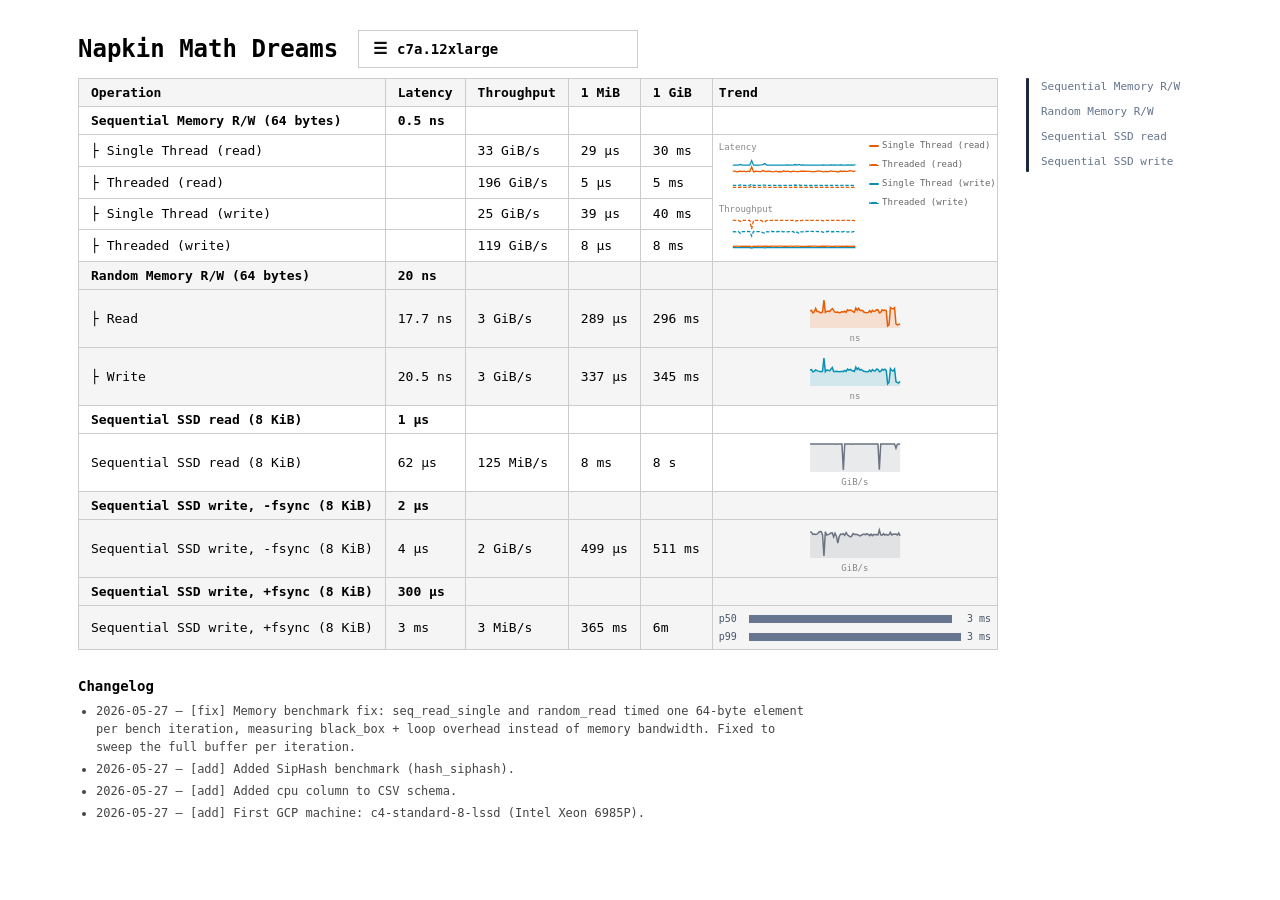
==== commit d6c67fb1: "bench: 2026-09-01 results" ====
--- a/index.html
+++ b/index.html
@@ -4,7 +4,7 @@
   <meta charset="utf-8">
   <title>Napkin Math Dreams</title>
   <link rel="stylesheet" href="style.css">
-  <script>window.__NAPKIN_DATA__={"rows":[{"date":"2026-05-26","machine":"apple-m4-pro","cpu":"Apple M4 Pro","config":"baseline","operation":"compression","latency_ns":"31483.15","throughput_bytes_s":"33305937974","commit":""},{"date":"2026-05-26","machine":"apple-m4-pro","cpu":"Apple M4 Pro","config":"baseline","operation":"context_switch","latency_ns":"2365.08","throughput_bytes_s":"","commit":""},{"date":"2026-05-26","machine":"apple-m4-pro","cpu":"Apple M4 Pro","config":"baseline","operation":"decompression","latency_ns":"76313.55","throughput_bytes_s":"13740364830","commit":""},{"date":"2026-05-26","machine":"apple-m4-pro","cpu":"Apple M4 Pro","config":"baseline","operation":"deserialization_fast","latency_ns":"52.45","throughput_bytes_s":"2974049433","commit":""},{"date":"2026-05-26","machine":"apple-m4-pro","cpu":"Apple M4 Pro","config":"baseline","operation":"deserialization","latency_ns":"229.03","throughput_bytes_s":"624368781","commit":""},{"date":"2026-05-26","machine":"apple-m4-pro","cpu":"Apple M4 Pro","config":"baseline","operation":"hash_crypto","latency_ns":"225.90","throughput_bytes_s":"283313109","commit":""},{"date":"2026-05-26","machine":"apple-m4-pro","cpu":"Apple M4 Pro","config":"baseline","operation":"hash_non_crypto","latency_ns":"25.11","throughput_bytes_s":"2548890897","commit":""},{"date":"2026-05-26","machine":"apple-m4-pro","cpu":"Apple M4 Pro","config":"baseline","operation":"hash_siphash","latency_ns":"18.72","throughput_bytes_s":"3418362417","commit":""},{"date":"2026-05-26","machine":"apple-m4-pro","cpu":"Apple M4 Pro","config":"baseline","operation":"mem_random_rw","latency_ns":"60861033.13","throughput_bytes_s":"17642517202","commit":""},{"date":"2026-05-26","machine":"apple-m4-pro","cpu":"Apple M4 Pro","config":"baseline","operation":"seq_mem_read_single","latency_ns":"42297335.43","throughput_bytes_s":"101542266256","commit":""},{"date":"2026-05-26","machine":"apple-m4-pro","cpu":"Apple M4 Pro","config":"baseline","operation":"seq_mem_read_threaded","latency_ns":"18366658.88","throughput_bytes_s":"233845868397","commit":""},{"date":"2026-05-26","machine":"apple-m4-pro","cpu":"Apple M4 Pro","config":"baseline","operation":"serialization_fast","latency_ns":"31.62","throughput_bytes_s":"4933577428","commit":""},{"date":"2026-05-26","machine":"apple-m4-pro","cpu":"Apple M4 Pro","config":"baseline","operation":"serialization","latency_ns":"325.69","throughput_bytes_s":"439067893","commit":""},{"date":"2026-05-26","machine":"apple-m4-pro","cpu":"Apple M4 Pro","config":"baseline","operation":"sort_64bit","latency_ns":"","throughput_bytes_s":"1137916844","commit":""},{"date":"2026-05-26","machine":"apple-m4-pro","cpu":"Apple M4 Pro","config":"baseline","operation":"ssd_read_random","latency_ns":"140856.80","throughput_bytes_s":"58158357","commit":""},{"date":"2026-05-26","machine":"apple-m4-pro","cpu":"Apple M4 Pro","config":"baseline","operation":"ssd_read_seq","latency_ns":"705.02","throughput_bytes_s":"11619508215","commit":""},{"date":"2026-05-26","machine":"apple-m4-pro","cpu":"Apple M4 Pro","config":"baseline","operation":"ssd_write_fsync","latency_ns":"4126260.76","throughput_bytes_s":"1985333","commit":""},{"date":"2026-05-26","machine":"apple-m4-pro","cpu":"Apple M4 Pro","config":"baseline","operation":"ssd_write_no_fsync","latency_ns":"3695.69","throughput_bytes_s":"2216639121","commit":""},{"date":"2026-05-26","machine":"apple-m4-pro","cpu":"Apple M4 Pro","config":"baseline","operation":"syscall","latency_ns":"17.12","throughput_bytes_s":"","commit":""},{"date":"2026-05-26","machine":"apple-m4-pro","cpu":"Apple M4 Pro","config":"baseline","operation":"tcp_echo","latency_ns":"20816.08","throughput_bytes_s":"1574167964","commit":""},{"date":"2026-05-27","machine":"gcp-c4-standard-8-lssd","cpu":"Intel Xeon 6985P","config":"bench_stable","operation":"compression","latency_ns":"34742.71","throughput_bytes_s":"30181179063","commit":""},{"date":"2026-05-27","machine":"gcp-c4-standard-8-lssd","cpu":"Intel Xeon 6985P","config":"bench_stable","operation":"context_switch","latency_ns":"3260.89","throughput_bytes_s":"","commit":""},{"date":"2026-05-27","machine":"gcp-c4-standard-8-lssd","cpu":"Intel Xeon 6985P","config":"bench_stable","operation":"decompression","latency_ns":"160922.25","throughput_bytes_s":"6516041104","commit":""},{"date":"2026-05-27","machine":"gcp-c4-standard-8-lssd","cpu":"Intel Xeon 6985P","config":"bench_stable","operation":"deserialization_fast","latency_ns":"64.68","throughput_bytes_s":"2411904780","commit":""},{"date":"2026-05-27","machine":"gcp-c4-standard-8-lssd","cpu":"Intel Xeon 6985P","config":"bench_stable","operation":"deserialization","latency_ns":"305.58","throughput_bytes_s":"467956262","commit":""},{"date":"2026-05-27","machine":"gcp-c4-standard-8-lssd","cpu":"Intel Xeon 6985P","config":"bench_stable","operation":"hash_crypto","latency_ns":"116.40","throughput_bytes_s":"549831712","commit":""},{"date":"2026-05-27","machine":"gcp-c4-standard-8-lssd","cpu":"Intel Xeon 6985P","config":"bench_stable","operation":"hash_non_crypto","latency_ns":"40.07","throughput_bytes_s":"1597346343","commit":""},{"date":"2026-05-27","machine":"gcp-c4-standard-8-lssd","cpu":"Intel Xeon 6985P","config":"bench_stable","operation":"hash_siphash","latency_ns":"39.98","throughput_bytes_s":"1600982550","commit":""},{"date":"2026-05-27","machine":"gcp-c4-standard-8-lssd","cpu":"Intel Xeon 6985P","config":"bench_stable","operation":"mem_random_rw","latency_ns":"217.59","throughput_bytes_s":"294131632","commit":""},{"date":"2026-05-27","machine":"gcp-c4-standard-8-lssd","cpu":"Intel Xeon 6985P","config":"bench_stable","operation":"seq_mem_read_single","latency_ns":"31.06","throughput_bytes_s":"2060260537","commit":""},{"date":"2026-05-27","machine":"gcp-c4-standard-8-lssd","cpu":"Intel Xeon 6985P","config":"bench_stable","operation":"seq_mem_read_threaded","latency_ns":"61168259.18","throughput_bytes_s":"70215620869","commit":""},{"date":"2026-05-27","machine":"gcp-c4-standard-8-lssd","cpu":"Intel Xeon 6985P","config":"bench_stable","operation":"serialization_fast","latency_ns":"44.06","throughput_bytes_s":"3540400020","commit":""},{"date":"2026-05-27","machine":"gcp-c4-standard-8-lssd","cpu":"Intel Xeon 6985P","config":"bench_stable","operation":"serialization","latency_ns":"481.65","throughput_bytes_s":"296896086","commit":""},{"date":"2026-05-27","machine":"gcp-c4-standard-8-lssd","cpu":"Intel Xeon 6985P","config":"bench_stable","operation":"sort_64bit","latency_ns":"","throughput_bytes_s":"710417318","commit":""},{"date":"2026-05-27","machine":"gcp-c4-standard-8-lssd","cpu":"Intel Xeon 6985P","config":"bench_stable","operation":"ssd_read_random","latency_ns":"93215.28","throughput_bytes_s":"87882588","commit":""},{"date":"2026-05-27","machine":"gcp-c4-standard-8-lssd","cpu":"Intel Xeon 6985P","config":"bench_stable","operation":"ssd_read_seq","latency_ns":"1052.39","throughput_bytes_s":"7784182046","commit":""},{"date":"2026-05-27","machine":"gcp-c4-standard-8-lssd","cpu":"Intel Xeon 6985P","config":"bench_stable","operation":"ssd_write_fsync","latency_ns":"154870.09","throughput_bytes_s":"52895948","commit":""},{"date":"2026-05-27","machine":"gcp-c4-standard-8-lssd","cpu":"Intel Xeon 6985P","config":"bench_stable","operation":"ssd_write_no_fsync","latency_ns":"15222.36","throughput_bytes_s":"538155768","commit":""},{"date":"2026-05-27","machine":"gcp-c4-standard-8-lssd","cpu":"Intel Xeon 6985P","config":"bench_stable","operation":"syscall","latency_ns":"103.21","throughput_bytes_s":"","commit":""},{"date":"2026-05-27","machine":"gcp-c4-standard-8-lssd","cpu":"Intel Xeon 6985P","config":"bench_stable","operation":"tcp_echo","latency_ns":"52574.16","throughput_bytes_s":"623271913","commit":""},{"date":"2026-05-28","machine":"gcp-c4-standard-8-lssd","cpu":"Intel(R) Xeon(R) 6985P-C CPU @ 2.30GHz","config":"bench_stable","operation":"compression","latency_ns":"34532.40","throughput_bytes_s":"30364992593","commit":""},{"date":"2026-05-28","machine":"gcp-c4-standard-8-lssd","cpu":"Intel(R) Xeon(R) 6985P-C CPU @ 2.30GHz","config":"bench_stable","operation":"context_switch","latency_ns":"2743.69","throughput_bytes_s":"","commit":""},{"date":"2026-05-28","machine":"gcp-c4-standard-8-lssd","cpu":"Intel(R) Xeon(R) 6985P-C CPU @ 2.30GHz","config":"bench_stable","operation":"decompression","latency_ns":"161932.74","throughput_bytes_s":"6475380001","commit":""},{"date":"2026-05-28","machine":"gcp-c4-standard-8-lssd","cpu":"Intel(R) Xeon(R) 6985P-C CPU @ 2.30GHz","config":"bench_stable","operation":"deserialization_fast","latency_ns":"64.72","throughput_bytes_s":"2410343367","commit":""},{"date":"2026-05-28","machine":"gcp-c4-standard-8-lssd","cpu":"Intel(R) Xeon(R) 6985P-C CPU @ 2.30GHz","config":"bench_stable","operation":"deserialization","latency_ns":"315.64","throughput_bytes_s":"453043101","commit":""},{"date":"2026-05-28","machine":"gcp-c4-standard-8-lssd","cpu":"Intel(R) Xeon(R) 6985P-C CPU @ 2.30GHz","config":"bench_stable","operation":"hash_crypto","latency_ns":"117.30","throughput_bytes_s":"545594867","commit":""},{"date":"2026-05-28","machine":"gcp-c4-standard-8-lssd","cpu":"Intel(R) Xeon(R) 6985P-C CPU @ 2.30GHz","config":"bench_stable","operation":"hash_non_crypto","latency_ns":"39.55","throughput_bytes_s":"1618046414","commit":""},{"date":"2026-05-28","machine":"gcp-c4-standard-8-lssd","cpu":"Intel(R) Xeon(R) 6985P-C CPU @ 2.30GHz","config":"bench_stable","operation":"hash_siphash","latency_ns":"40.74","throughput_bytes_s":"1571124761","commit":""},{"date":"2026-05-28","machine":"gcp-c4-standard-8-lssd","cpu":"Intel(R) Xeon(R) 6985P-C CPU @ 2.30GHz","config":"bench_stable","operation":"mem_random_rw","latency_ns":"220.94","throughput_bytes_s":"289675260","commit":""},{"date":"2026-05-28","machine":"gcp-c4-standard-8-lssd","cpu":"Intel(R) Xeon(R) 6985P-C CPU @ 2.30GHz","config":"bench_stable","operation":"seq_mem_read_single","latency_ns":"240010838.76","throughput_bytes_s":"17894888906","commit":""},{"date":"2026-05-28","machine":"gcp-c4-standard-8-lssd","cpu":"Intel(R) Xeon(R) 6985P-C CPU @ 2.30GHz","config":"bench_stable","operation":"seq_mem_read_threaded","latency_ns":"59520537.51","throughput_bytes_s":"72159417169","commit":""},{"date":"2026-05-28","machine":"gcp-c4-standard-8-lssd","cpu":"Intel(R) Xeon(R) 6985P-C CPU @ 2.30GHz","config":"bench_stable","operation":"serialization_fast","latency_ns":"44.24","throughput_bytes_s":"3526391215","commit":""},{"date":"2026-05-28","machine":"gcp-c4-standard-8-lssd","cpu":"Intel(R) Xeon(R) 6985P-C CPU @ 2.30GHz","config":"bench_stable","operation":"serialization","latency_ns":"486.63","throughput_bytes_s":"293857950","commit":""},{"date":"2026-05-28","machine":"gcp-c4-standard-8-lssd","cpu":"Intel(R) Xeon(R) 6985P-C CPU @ 2.30GHz","config":"bench_stable","operation":"sort_64bit","latency_ns":"","throughput_bytes_s":"704341131","commit":""},{"date":"2026-05-28","machine":"gcp-c4-standard-8-lssd","cpu":"Intel(R) Xeon(R) 6985P-C CPU @ 2.30GHz","config":"bench_stable","operation":"ssd_read_random","latency_ns":"93716.84","throughput_bytes_s":"87412256","commit":""},{"date":"2026-05-28","machine":"gcp-c4-standard-8-lssd","cpu":"Intel(R) Xeon(R) 6985P-C CPU @ 2.30GHz","config":"bench_stable","operation":"ssd_read_seq","latency_ns":"1042.11","throughput_bytes_s":"7860982026","commit":""},{"date":"2026-05-28","machine":"gcp-c4-standard-8-lssd","cpu":"Intel(R) Xeon(R) 6985P-C CPU @ 2.30GHz","config":"bench_stable","operation":"ssd_write_fsync","latency_ns":"149556.21","throughput_bytes_s":"54775392","commit":""},{"date":"2026-05-28","machine":"gcp-c4-standard-8-lssd","cpu":"Intel(R) Xeon(R) 6985P-C CPU @ 2.30GHz","config":"bench_stable","operation":"ssd_write_no_fsync","latency_ns":"15693.07","throughput_bytes_s":"522013880","commit":""},{"date":"2026-05-28","machine":"gcp-c4-standard-8-lssd","cpu":"Intel(R) Xeon(R) 6985P-C CPU @ 2.30GHz","config":"bench_stable","operation":"syscall","latency_ns":"103.68","throughput_bytes_s":"","commit":""},{"date":"2026-05-28","machine":"gcp-c4-standard-8-lssd","cpu":"Intel(R) Xeon(R) 6985P-C CPU @ 2.30GHz","config":"bench_stable","operation":"tcp_echo","latency_ns":"46147.51","throughput_bytes_s":"710070891","commit":""},{"date":"2026-05-28","machine":"gcp-c4a-standard-8-lssd","cpu":"Google Axion (Neoverse V2)","config":"bench_stable","operation":"compression","latency_ns":"47641.44","throughput_bytes_s":"22009747895","commit":""},{"date":"2026-05-28","machine":"gcp-c4a-standard-8-lssd","cpu":"Google Axion (Neoverse V2)","config":"bench_stable","operation":"context_switch","latency_ns":"3182.72","throughput_bytes_s":"","commit":""},{"date":"2026-05-28","machine":"gcp-c4a-standard-8-lssd","cpu":"Google Axion (Neoverse V2)","config":"bench_stable","operation":"decompression","latency_ns":"129445.38","throughput_bytes_s":"8100528799","commit":""},{"date":"2026-05-28","machine":"gcp-c4a-standard-8-lssd","cpu":"Google Axion (Neoverse V2)","config":"bench_stable","operation":"deserialization_fast","latency_ns":"107.08","throughput_bytes_s":"1456849345","commit":""},{"date":"2026-05-28","machine":"gcp-c4a-standard-8-lssd","cpu":"Google Axion (Neoverse V2)","config":"bench_stable","operation":"deserialization","latency_ns":"361.68","throughput_bytes_s":"395380195","commit":""},{"date":"2026-05-28","machine":"gcp-c4a-standard-8-lssd","cpu":"Google Axion (Neoverse V2)","config":"bench_stable","operation":"hash_crypto","latency_ns":"390.81","throughput_bytes_s":"163760941","commit":""},{"date":"2026-05-28","machine":"gcp-c4a-standard-8-lssd","cpu":"Google Axion (Neoverse V2)","config":"bench_stable","operation":"hash_non_crypto","latency_ns":"58.66","throughput_bytes_s":"1090987144","commit":""},{"date":"2026-05-28","machine":"gcp-c4a-standard-8-lssd","cpu":"Google Axion (Neoverse V2)","config":"bench_stable","operation":"hash_siphash","latency_ns":"58.75","throughput_bytes_s":"1089347863","commit":""},{"date":"2026-05-28","machine":"gcp-c4a-standard-8-lssd","cpu":"Google Axion (Neoverse V2)","config":"bench_stable","operation":"mem_random_rw","latency_ns":"188.33","throughput_bytes_s":"339835169","commit":""},{"date":"2026-05-28","machine":"gcp-c4a-standard-8-lssd","cpu":"Google Axion (Neoverse V2)","config":"bench_stable","operation":"seq_mem_read_single","latency_ns":"122961653.98","throughput_bytes_s":"34929322737","commit":""},{"date":"2026-05-28","machine":"gcp-c4a-standard-8-lssd","cpu":"Google Axion (Neoverse V2)","config":"bench_stable","operation":"seq_mem_read_threaded","latency_ns":"18976374.58","throughput_bytes_s":"226332341678","commit":""},{"date":"2026-05-28","machine":"gcp-c4a-standard-8-lssd","cpu":"Google Axion (Neoverse V2)","config":"bench_stable","operation":"serialization_fast","latency_ns":"68.73","throughput_bytes_s":"2269822426","commit":""},{"date":"2026-05-28","machine":"gcp-c4a-standard-8-lssd","cpu":"Google Axion (Neoverse V2)","config":"bench_stable","operation":"serialization","latency_ns":"596.12","throughput_bytes_s":"239882894","commit":""},{"date":"2026-05-28","machine":"gcp-c4a-standard-8-lssd","cpu":"Google Axion (Neoverse V2)","config":"bench_stable","operation":"sort_64bit","latency_ns":"","throughput_bytes_s":"615186788","commit":""},{"date":"2026-05-28","machine":"gcp-c4a-standard-8-lssd","cpu":"Google Axion (Neoverse V2)","config":"bench_stable","operation":"ssd_read_random","latency_ns":"75422.89","throughput_bytes_s":"108614236","commit":""},{"date":"2026-05-28","machine":"gcp-c4a-standard-8-lssd","cpu":"Google Axion (Neoverse V2)","config":"bench_stable","operation":"ssd_read_seq","latency_ns":"859.28","throughput_bytes_s":"9533578267","commit":""},{"date":"2026-05-28","machine":"gcp-c4a-standard-8-lssd","cpu":"Google Axion (Neoverse V2)","config":"bench_stable","operation":"ssd_write_fsync","latency_ns":"94527.64","throughput_bytes_s":"86662481","commit":""},{"date":"2026-05-28","machine":"gcp-c4a-standard-8-lssd","cpu":"Google Axion (Neoverse V2)","config":"bench_stable","operation":"ssd_write_no_fsync","latency_ns":"15066.79","throughput_bytes_s":"543712439","commit":""},{"date":"2026-05-28","machine":"gcp-c4a-standard-8-lssd","cpu":"Google Axion (Neoverse V2)","config":"bench_stable","operation":"syscall","latency_ns":"213.63","throughput_bytes_s":"","commit":""},{"date":"2026-05-28","machine":"gcp-c4a-standard-8-lssd","cpu":"Google Axion (Neoverse V2)","config":"bench_stable","operation":"tcp_echo","latency_ns":"16619.19","throughput_bytes_s":"1971696216","commit":""},{"date":"2026-05-28","machine":"gcp-c4d-standard-8-lssd","cpu":"AMD EPYC 9B45","config":"bench_stable","operation":"compression","latency_ns":"33362.54","throughput_bytes_s":"31429737484","commit":""},{"date":"2026-05-28","machine":"gcp-c4d-standard-8-lssd","cpu":"AMD EPYC 9B45","config":"bench_stable","operation":"context_switch","latency_ns":"2423.32","throughput_bytes_s":"","commit":""},{"date":"2026-05-28","machine":"gcp-c4d-standard-8-lssd","cpu":"AMD EPYC 9B45","config":"bench_stable","operation":"decompression","latency_ns":"127923.41","throughput_bytes_s":"8196904482","commit":""},{"date":"2026-05-28","machine":"gcp-c4d-standard-8-lssd","cpu":"AMD EPYC 9B45","config":"bench_stable","operation":"deserialization_fast","latency_ns":"72.01","throughput_bytes_s":"2166364159","commit":""},{"date":"2026-05-28","machine":"gcp-c4d-standard-8-lssd","cpu":"AMD EPYC 9B45","config":"bench_stable","operation":"deserialization","latency_ns":"307.69","throughput_bytes_s":"464751715","commit":""},{"date":"2026-05-28","machine":"gcp-c4d-standard-8-lssd","cpu":"AMD EPYC 9B45","config":"bench_stable","operation":"hash_crypto","latency_ns":"111.76","throughput_bytes_s":"572640356","commit":""},{"date":"2026-05-28","machine":"gcp-c4d-standard-8-lssd","cpu":"AMD EPYC 9B45","config":"bench_stable","operation":"hash_non_crypto","latency_ns":"34.46","throughput_bytes_s":"1857210805","commit":""},{"date":"2026-05-28","machine":"gcp-c4d-standard-8-lssd","cpu":"AMD EPYC 9B45","config":"bench_stable","operation":"hash_siphash","latency_ns":"34.17","throughput_bytes_s":"1872914733","commit":""},{"date":"2026-05-28","machine":"gcp-c4d-standard-8-lssd","cpu":"AMD EPYC 9B45","config":"bench_stable","operation":"mem_random_rw","latency_ns":"201.93","throughput_bytes_s":"316936256","commit":""},{"date":"2026-05-28","machine":"gcp-c4d-standard-8-lssd","cpu":"AMD EPYC 9B45","config":"bench_stable","operation":"seq_mem_read_single","latency_ns":"103228033.55","throughput_bytes_s":"41606598017","commit":""},{"date":"2026-05-28","machine":"gcp-c4d-standard-8-lssd","cpu":"AMD EPYC 9B45","config":"bench_stable","operation":"seq_mem_read_threaded","latency_ns":"93561844.48","throughput_bytes_s":"45905115700","commit":""},{"date":"2026-05-28","machine":"gcp-c4d-standard-8-lssd","cpu":"AMD EPYC 9B45","config":"bench_stable","operation":"serialization_fast","latency_ns":"45.35","throughput_bytes_s":"3440137119","commit":""},{"date":"2026-05-28","machine":"gcp-c4d-standard-8-lssd","cpu":"AMD EPYC 9B45","config":"bench_stable","operation":"serialization","latency_ns":"535.73","throughput_bytes_s":"266924688","commit":""},{"date":"2026-05-28","machine":"gcp-c4d-standard-8-lssd","cpu":"AMD EPYC 9B45","config":"bench_stable","operation":"sort_64bit","latency_ns":"","throughput_bytes_s":"820253049","commit":""},{"date":"2026-05-28","machine":"gcp-c4d-standard-8-lssd","cpu":"AMD EPYC 9B45","config":"bench_stable","operation":"ssd_read_random","latency_ns":"78583.46","throughput_bytes_s":"104245851","commit":""},{"date":"2026-05-28","machine":"gcp-c4d-standard-8-lssd","cpu":"AMD EPYC 9B45","config":"bench_stable","operation":"ssd_read_seq","latency_ns":"615.48","throughput_bytes_s":"13309980400","commit":""},{"date":"2026-05-28","machine":"gcp-c4d-standard-8-lssd","cpu":"AMD EPYC 9B45","config":"bench_stable","operation":"ssd_write_fsync","latency_ns":"92720.91","throughput_bytes_s":"88351157","commit":""},{"date":"2026-05-28","machine":"gcp-c4d-standard-8-lssd","cpu":"AMD EPYC 9B45","config":"bench_stable","operation":"ssd_write_no_fsync","latency_ns":"20395.91","throughput_bytes_s":"401649251","commit":""},{"date":"2026-05-28","machine":"gcp-c4d-standard-8-lssd","cpu":"AMD EPYC 9B45","config":"bench_stable","operation":"syscall","latency_ns":"80.43","throughput_bytes_s":"","commit":""},{"date":"2026-05-28","machine":"gcp-c4d-standard-8-lssd","cpu":"AMD EPYC 9B45","config":"bench_stable","operation":"tcp_echo","latency_ns":"9358.74","throughput_bytes_s":"3501326542","commit":""},{"date":"2026-05-28T07:03:35","machine":"gcp-c4a-standard-8-lssd","cpu":"Neoverse-V2","config":"bench_stable","operation":"compression","latency_ns":"51573.96","throughput_bytes_s":"20331499349","commit":""},{"date":"2026-05-28T07:03:35","machine":"gcp-c4a-standard-8-lssd","cpu":"Neoverse-V2","config":"bench_stable","operation":"context_switch","latency_ns":"3145.72","throughput_bytes_s":"","commit":""},{"date":"2026-05-28T07:03:35","machine":"gcp-c4a-standard-8-lssd","cpu":"Neoverse-V2","config":"bench_stable","operation":"decompression","latency_ns":"617834.89","throughput_bytes_s":"1697178359","commit":""},{"date":"2026-05-28T07:03:35","machine":"gcp-c4a-standard-8-lssd","cpu":"Neoverse-V2","config":"bench_stable","operation":"deserialization_fast","latency_ns":"107.44","throughput_bytes_s":"1451955775","commit":""},{"date":"2026-05-28T07:03:35","machine":"gcp-c4a-standard-8-lssd","cpu":"Neoverse-V2","config":"bench_stable","operation":"deserialization","latency_ns":"437.08","throughput_bytes_s":"327171169","commit":""},{"date":"2026-05-28T07:03:35","machine":"gcp-c4a-standard-8-lssd","cpu":"Neoverse-V2","config":"bench_stable","operation":"hash_crypto","latency_ns":"406.75","throughput_bytes_s":"157343990","commit":""},{"date":"2026-05-28T07:03:35","machine":"gcp-c4a-standard-8-lssd","cpu":"Neoverse-V2","config":"bench_stable","operation":"hash_non_crypto","latency_ns":"57.63","throughput_bytes_s":"1110616196","commit":""},{"date":"2026-05-28T07:03:35","machine":"gcp-c4a-standard-8-lssd","cpu":"Neoverse-V2","config":"bench_stable","operation":"hash_siphash","latency_ns":"47.60","throughput_bytes_s":"1344583995","commit":""},{"date":"2026-05-28T07:03:35","machine":"gcp-c4a-standard-8-lssd","cpu":"Neoverse-V2","config":"bench_stable","operation":"mem_random_rw","latency_ns":"151.19","throughput_bytes_s":"423309355","commit":""},{"date":"2026-05-28T07:03:35","machine":"gcp-c4a-standard-8-lssd","cpu":"Neoverse-V2","config":"bench_stable","operation":"seq_mem_read_single","latency_ns":"39613724.89","throughput_bytes_s":"27105298154","commit":""},{"date":"2026-05-28T07:03:35","machine":"gcp-c4a-standard-8-lssd","cpu":"Neoverse-V2","config":"bench_stable","operation":"seq_mem_read_threaded","latency_ns":"6326938.45","throughput_bytes_s":"169709541714","commit":""},{"date":"2026-05-28T07:03:35","machine":"gcp-c4a-standard-8-lssd","cpu":"Neoverse-V2","config":"bench_stable","operation":"serialization_fast","latency_ns":"72.34","throughput_bytes_s":"2156343490","commit":""},{"date":"2026-05-28T07:03:35","machine":"gcp-c4a-standard-8-lssd","cpu":"Neoverse-V2","config":"bench_stable","operation":"serialization","latency_ns":"593.50","throughput_bytes_s":"240944684","commit":""},{"date":"2026-05-28T07:03:35","machine":"gcp-c4a-standard-8-lssd","cpu":"Neoverse-V2","config":"bench_stable","operation":"sort_64bit","latency_ns":"","throughput_bytes_s":"613243876","commit":""},{"date":"2026-05-28T07:03:35","machine":"gcp-c4a-standard-8-lssd","cpu":"Neoverse-V2","config":"bench_stable","operation":"ssd_read_random","latency_ns":"75952.33","throughput_bytes_s":"107857120","commit":""},{"date":"2026-05-28T07:03:35","machine":"gcp-c4a-standard-8-lssd","cpu":"Neoverse-V2","config":"bench_stable","operation":"ssd_read_seq","latency_ns":"879.82","throughput_bytes_s":"9311021950","commit":""},{"date":"2026-05-28T07:03:35","machine":"gcp-c4a-standard-8-lssd","cpu":"Neoverse-V2","config":"bench_stable","operation":"ssd_write_fsync","latency_ns":"93374.59","throughput_bytes_s":"87732648","commit":""},{"date":"2026-05-28T07:03:35","machine":"gcp-c4a-standard-8-lssd","cpu":"Neoverse-V2","config":"bench_stable","operation":"ssd_write_no_fsync","latency_ns":"14996.01","throughput_bytes_s":"546278507","commit":""},{"date":"2026-05-28T07:03:35","machine":"gcp-c4a-standard-8-lssd","cpu":"Neoverse-V2","config":"bench_stable","operation":"syscall","latency_ns":"222.74","throughput_bytes_s":"","commit":""},{"date":"2026-05-28T07:03:35","machine":"gcp-c4a-standard-8-lssd","cpu":"Neoverse-V2","config":"bench_stable","operation":"tcp_echo","latency_ns":"16603.24","throughput_bytes_s":"1973590510","commit":""},{"date":"2026-05-28T07:04:15","machine":"gcp-c4-standard-8-lssd","cpu":"Intel Xeon 6985P-C","config":"bench_stable","operation":"compression","latency_ns":"34388.81","throughput_bytes_s":"30491780386","commit":""},{"date":"2026-05-28T07:04:15","machine":"gcp-c4-standard-8-lssd","cpu":"Intel Xeon 6985P-C","config":"bench_stable","operation":"context_switch","latency_ns":"3568.04","throughput_bytes_s":"","commit":""},{"date":"2026-05-28T07:04:15","machine":"gcp-c4-standard-8-lssd","cpu":"Intel Xeon 6985P-C","config":"bench_stable","operation":"decompression","latency_ns":"394431.90","throughput_bytes_s":"2658446220","commit":""},{"date":"2026-05-28T07:04:15","machine":"gcp-c4-standard-8-lssd","cpu":"Intel Xeon 6985P-C","config":"bench_stable","operation":"deserialization_fast","latency_ns":"68.04","throughput_bytes_s":"2292708116","commit":""},{"date":"2026-05-28T07:04:15","machine":"gcp-c4-standard-8-lssd","cpu":"Intel Xeon 6985P-C","config":"bench_stable","operation":"deserialization","latency_ns":"333.29","throughput_bytes_s":"429061685","commit":""},{"date":"2026-05-28T07:04:15","machine":"gcp-c4-standard-8-lssd","cpu":"Intel Xeon 6985P-C","config":"bench_stable","operation":"hash_crypto","latency_ns":"121.59","throughput_bytes_s":"526341499","commit":""},{"date":"2026-05-28T07:04:15","machine":"gcp-c4-standard-8-lssd","cpu":"Intel Xeon 6985P-C","config":"bench_stable","operation":"hash_non_crypto","latency_ns":"39.54","throughput_bytes_s":"1618721816","commit":""},{"date":"2026-05-28T07:04:15","machine":"gcp-c4-standard-8-lssd","cpu":"Intel Xeon 6985P-C","config":"bench_stable","operation":"hash_siphash","latency_ns":"40.65","throughput_bytes_s":"1574545011","commit":""},{"date":"2026-05-28T07:04:15","machine":"gcp-c4-standard-8-lssd","cpu":"Intel Xeon 6985P-C","config":"bench_stable","operation":"mem_random_rw","latency_ns":"202.51","throughput_bytes_s":"316035175","commit":""},{"date":"2026-05-28T07:04:15","machine":"gcp-c4-standard-8-lssd","cpu":"Intel Xeon 6985P-C","config":"bench_stable","operation":"seq_mem_read_single","latency_ns":"43826988.14","throughput_bytes_s":"24499557683","commit":""},{"date":"2026-05-28T07:04:15","machine":"gcp-c4-standard-8-lssd","cpu":"Intel Xeon 6985P-C","config":"bench_stable","operation":"seq_mem_read_threaded","latency_ns":"11753214.55","throughput_bytes_s":"91357289502","commit":""},{"date":"2026-05-28T07:04:15","machine":"gcp-c4-standard-8-lssd","cpu":"Intel Xeon 6985P-C","config":"bench_stable","operation":"serialization_fast","latency_ns":"44.45","throughput_bytes_s":"3509707393","commit":""},{"date":"2026-05-28T07:04:15","machine":"gcp-c4-standard-8-lssd","cpu":"Intel Xeon 6985P-C","config":"bench_stable","operation":"serialization","latency_ns":"485.87","throughput_bytes_s":"294314813","commit":""},{"date":"2026-05-28T07:04:15","machine":"gcp-c4-standard-8-lssd","cpu":"Intel Xeon 6985P-C","config":"bench_stable","operation":"sort_64bit","latency_ns":"","throughput_bytes_s":"704887918","commit":""},{"date":"2026-05-28T07:04:15","machine":"gcp-c4-standard-8-lssd","cpu":"Intel Xeon 6985P-C","config":"bench_stable","operation":"ssd_read_random","latency_ns":"94336.49","throughput_bytes_s":"86838079","commit":""},{"date":"2026-05-28T07:04:15","machine":"gcp-c4-standard-8-lssd","cpu":"Intel Xeon 6985P-C","config":"bench_stable","operation":"ssd_read_seq","latency_ns":"1058.93","throughput_bytes_s":"7736128552","commit":""},{"date":"2026-05-28T07:04:15","machine":"gcp-c4-standard-8-lssd","cpu":"Intel Xeon 6985P-C","config":"bench_stable","operation":"ssd_write_fsync","latency_ns":"167160.62","throughput_bytes_s":"49006759","commit":""},{"date":"2026-05-28T07:04:15","machine":"gcp-c4-standard-8-lssd","cpu":"Intel Xeon 6985P-C","config":"bench_stable","operation":"ssd_write_no_fsync","latency_ns":"15667.35","throughput_bytes_s":"522870814","commit":""},{"date":"2026-05-28T07:04:15","machine":"gcp-c4-standard-8-lssd","cpu":"Intel Xeon 6985P-C","config":"bench_stable","operation":"syscall","latency_ns":"103.28","throughput_bytes_s":"","commit":""},{"date":"2026-05-28T07:04:15","machine":"gcp-c4-standard-8-lssd","cpu":"Intel Xeon 6985P-C","config":"bench_stable","operation":"tcp_echo","latency_ns":"51649.94","throughput_bytes_s":"634424751","commit":""},{"date":"2026-05-28T07:04:19","machine":"gcp-c4d-standard-8-lssd","cpu":"AMD EPYC 9B45","config":"bench_stable","operation":"compression","latency_ns":"33252.84","throughput_bytes_s":"31533422200","commit":""},{"date":"2026-05-28T07:04:19","machine":"gcp-c4d-standard-8-lssd","cpu":"AMD EPYC 9B45","config":"bench_stable","operation":"context_switch","latency_ns":"2445.41","throughput_bytes_s":"","commit":""},{"date":"2026-05-28T07:04:19","machine":"gcp-c4d-standard-8-lssd","cpu":"AMD EPYC 9B45","config":"bench_stable","operation":"decompression","latency_ns":"318518.24","throughput_bytes_s":"3292043834","commit":""},{"date":"2026-05-28T07:04:19","machine":"gcp-c4d-standard-8-lssd","cpu":"AMD EPYC 9B45","config":"bench_stable","operation":"deserialization_fast","latency_ns":"68.25","throughput_bytes_s":"2285668989","commit":""},{"date":"2026-05-28T07:04:19","machine":"gcp-c4d-standard-8-lssd","cpu":"AMD EPYC 9B45","config":"bench_stable","operation":"deserialization","latency_ns":"300.05","throughput_bytes_s":"476584272","commit":""},{"date":"2026-05-28T07:04:19","machine":"gcp-c4d-standard-8-lssd","cpu":"AMD EPYC 9B45","config":"bench_stable","operation":"hash_crypto","latency_ns":"122.21","throughput_bytes_s":"523678308","commit":""},{"date":"2026-05-28T07:04:19","machine":"gcp-c4d-standard-8-lssd","cpu":"AMD EPYC 9B45","config":"bench_stable","operation":"hash_non_crypto","latency_ns":"32.49","throughput_bytes_s":"1970121272","commit":""},{"date":"2026-05-28T07:04:19","machine":"gcp-c4d-standard-8-lssd","cpu":"AMD EPYC 9B45","config":"bench_stable","operation":"hash_siphash","latency_ns":"33.48","throughput_bytes_s":"1911531287","commit":""},{"date":"2026-05-28T07:04:19","machine":"gcp-c4d-standard-8-lssd","cpu":"AMD EPYC 9B45","config":"bench_stable","operation":"mem_random_rw","latency_ns":"169.47","throughput_bytes_s":"377645416","commit":""},{"date":"2026-05-28T07:04:19","machine":"gcp-c4d-standard-8-lssd","cpu":"AMD EPYC 9B45","config":"bench_stable","operation":"seq_mem_read_single","latency_ns":"24730331.54","throughput_bytes_s":"43418011693","commit":""},{"date":"2026-05-28T07:04:19","machine":"gcp-c4d-standard-8-lssd","cpu":"AMD EPYC 9B45","config":"bench_stable","operation":"seq_mem_read_threaded","latency_ns":"22488510.42","throughput_bytes_s":"47746240361","commit":""},{"date":"2026-05-28T07:04:19","machine":"gcp-c4d-standard-8-lssd","cpu":"AMD EPYC 9B45","config":"bench_stable","operation":"serialization_fast","latency_ns":"44.09","throughput_bytes_s":"3538561578","commit":""},{"date":"2026-05-28T07:04:19","machine":"gcp-c4d-standard-8-lssd","cpu":"AMD EPYC 9B45","config":"bench_stable","operation":"serialization","latency_ns":"545.49","throughput_bytes_s":"262147469","commit":""},{"date":"2026-05-28T07:04:19","machine":"gcp-c4d-standard-8-lssd","cpu":"AMD EPYC 9B45","config":"bench_stable","operation":"sort_64bit","latency_ns":"","throughput_bytes_s":"825351095","commit":""},{"date":"2026-05-28T07:04:19","machine":"gcp-c4d-standard-8-lssd","cpu":"AMD EPYC 9B45","config":"bench_stable","operation":"ssd_read_random","latency_ns":"78438.68","throughput_bytes_s":"104438266","commit":""},{"date":"2026-05-28T07:04:19","machine":"gcp-c4d-standard-8-lssd","cpu":"AMD EPYC 9B45","config":"bench_stable","operation":"ssd_read_seq","latency_ns":"598.37","throughput_bytes_s":"13690582335","commit":""},{"date":"2026-05-28T07:04:19","machine":"gcp-c4d-standard-8-lssd","cpu":"AMD EPYC 9B45","config":"bench_stable","operation":"ssd_write_fsync","latency_ns":"92406.28","throughput_bytes_s":"88651988","commit":""},{"date":"2026-05-28T07:04:19","machine":"gcp-c4d-standard-8-lssd","cpu":"AMD EPYC 9B45","config":"bench_stable","operation":"ssd_write_no_fsync","latency_ns":"20623.76","throughput_bytes_s":"397211822","commit":""},{"date":"2026-05-28T07:04:19","machine":"gcp-c4d-standard-8-lssd","cpu":"AMD EPYC 9B45","config":"bench_stable","operation":"syscall","latency_ns":"77.63","throughput_bytes_s":"","commit":""},{"date":"2026-05-28T07:04:19","machine":"gcp-c4d-standard-8-lssd","cpu":"AMD EPYC 9B45","config":"bench_stable","operation":"tcp_echo","latency_ns":"9047.01","throughput_bytes_s":"3621971416","commit":""},{"date":"2026-05-29T07:15:12","machine":"gcp-c4a-standard-8-lssd","cpu":"Neoverse-V2","config":"bench_stable","operation":"compression","latency_ns":"60593.63","throughput_bytes_s":"17305054778","commit":""},{"date":"2026-05-29T07:15:12","machine":"gcp-c4a-standard-8-lssd","cpu":"Neoverse-V2","config":"bench_stable","operation":"context_switch","latency_ns":"3407.72","throughput_bytes_s":"","commit":""},{"date":"2026-05-29T07:15:12","machine":"gcp-c4a-standard-8-lssd","cpu":"Neoverse-V2","config":"bench_stable","operation":"decompression","latency_ns":"628500.73","throughput_bytes_s":"1668376755","commit":""},{"date":"2026-05-29T07:15:12","machine":"gcp-c4a-standard-8-lssd","cpu":"Neoverse-V2","config":"bench_stable","operation":"deserialization_fast","latency_ns":"107.70","throughput_bytes_s":"1448503257","commit":""},{"date":"2026-05-29T07:15:12","machine":"gcp-c4a-standard-8-lssd","cpu":"Neoverse-V2","config":"bench_stable","operation":"deserialization","latency_ns":"435.77","throughput_bytes_s":"328157626","commit":""},{"date":"2026-05-29T07:15:12","machine":"gcp-c4a-standard-8-lssd","cpu":"Neoverse-V2","config":"bench_stable","operation":"hash_crypto","latency_ns":"409.22","throughput_bytes_s":"156394715","commit":""},{"date":"2026-05-29T07:15:12","machine":"gcp-c4a-standard-8-lssd","cpu":"Neoverse-V2","config":"bench_stable","operation":"hash_non_crypto","latency_ns":"57.51","throughput_bytes_s":"1112874745","commit":""},{"date":"2026-05-29T07:15:12","machine":"gcp-c4a-standard-8-lssd","cpu":"Neoverse-V2","config":"bench_stable","operation":"hash_siphash","latency_ns":"47.61","throughput_bytes_s":"1344298201","commit":""},{"date":"2026-05-29T07:15:12","machine":"gcp-c4a-standard-8-lssd","cpu":"Neoverse-V2","config":"bench_stable","operation":"mem_random_rw","latency_ns":"161.12","throughput_bytes_s":"397231737","commit":""},{"date":"2026-05-29T07:15:12","machine":"gcp-c4a-standard-8-lssd","cpu":"Neoverse-V2","config":"bench_stable","operation":"seq_mem_read_single","latency_ns":"40673295.54","throughput_bytes_s":"26399184271","commit":""},{"date":"2026-05-29T07:15:12","machine":"gcp-c4a-standard-8-lssd","cpu":"Neoverse-V2","config":"bench_stable","operation":"seq_mem_read_threaded","latency_ns":"6346939.39","throughput_bytes_s":"169174740536","commit":""},{"date":"2026-05-29T07:15:12","machine":"gcp-c4a-standard-8-lssd","cpu":"Neoverse-V2","config":"bench_stable","operation":"serialization_fast","latency_ns":"67.98","throughput_bytes_s":"2294643342","commit":""},{"date":"2026-05-29T07:15:12","machine":"gcp-c4a-standard-8-lssd","cpu":"Neoverse-V2","config":"bench_stable","operation":"serialization","latency_ns":"592.44","throughput_bytes_s":"241374338","commit":""},{"date":"2026-05-29T07:15:12","machine":"gcp-c4a-standard-8-lssd","cpu":"Neoverse-V2","config":"bench_stable","operation":"sort_64bit","latency_ns":"","throughput_bytes_s":"613988080","commit":""},{"date":"2026-05-29T07:15:12","machine":"gcp-c4a-standard-8-lssd","cpu":"Neoverse-V2","config":"bench_stable","operation":"ssd_read_random","latency_ns":"78190.76","throughput_bytes_s":"104769414","commit":""},{"date":"2026-05-29T07:15:12","machine":"gcp-c4a-standard-8-lssd","cpu":"Neoverse-V2","config":"bench_stable","operation":"ssd_read_seq","latency_ns":"911.47","throughput_bytes_s":"8987669199","commit":""},{"date":"2026-05-29T07:15:12","machine":"gcp-c4a-standard-8-lssd","cpu":"Neoverse-V2","config":"bench_stable","operation":"ssd_write_fsync","latency_ns":"93452.89","throughput_bytes_s":"87659145","commit":""},{"date":"2026-05-29T07:15:12","machine":"gcp-c4a-standard-8-lssd","cpu":"Neoverse-V2","config":"bench_stable","operation":"ssd_write_no_fsync","latency_ns":"12901.43","throughput_bytes_s":"634968266","commit":""},{"date":"2026-05-29T07:15:12","machine":"gcp-c4a-standard-8-lssd","cpu":"Neoverse-V2","config":"bench_stable","operation":"syscall","latency_ns":"213.96","throughput_bytes_s":"","commit":""},{"date":"2026-05-29T07:15:12","machine":"gcp-c4a-standard-8-lssd","cpu":"Neoverse-V2","config":"bench_stable","operation":"tcp_echo","latency_ns":"17462.80","throughput_bytes_s":"1876446344","commit":""},{"date":"2026-05-29T07:15:32","machine":"gcp-c4d-standard-8-lssd","cpu":"AMD EPYC 9B45","config":"bench_stable","operation":"compression","latency_ns":"32760.33","throughput_bytes_s":"32007490662","commit":""},{"date":"2026-05-29T07:15:32","machine":"gcp-c4d-standard-8-lssd","cpu":"AMD EPYC 9B45","config":"bench_stable","operation":"context_switch","latency_ns":"2349.95","throughput_bytes_s":"","commit":""},{"date":"2026-05-29T07:15:32","machine":"gcp-c4d-standard-8-lssd","cpu":"AMD EPYC 9B45","config":"bench_stable","operation":"decompression","latency_ns":"314955.77","throughput_bytes_s":"3329280148","commit":""},{"date":"2026-05-29T07:15:32","machine":"gcp-c4d-standard-8-lssd","cpu":"AMD EPYC 9B45","config":"bench_stable","operation":"deserialization_fast","latency_ns":"68.03","throughput_bytes_s":"2292960033","commit":""},{"date":"2026-05-29T07:15:32","machine":"gcp-c4d-standard-8-lssd","cpu":"AMD EPYC 9B45","config":"bench_stable","operation":"deserialization","latency_ns":"306.34","throughput_bytes_s":"466803694","commit":""},{"date":"2026-05-29T07:15:32","machine":"gcp-c4d-standard-8-lssd","cpu":"AMD EPYC 9B45","config":"bench_stable","operation":"hash_crypto","latency_ns":"119.41","throughput_bytes_s":"535951501","commit":""},{"date":"2026-05-29T07:15:32","machine":"gcp-c4d-standard-8-lssd","cpu":"AMD EPYC 9B45","config":"bench_stable","operation":"hash_non_crypto","latency_ns":"31.76","throughput_bytes_s":"2014892197","commit":""},{"date":"2026-05-29T07:15:32","machine":"gcp-c4d-standard-8-lssd","cpu":"AMD EPYC 9B45","config":"bench_stable","operation":"hash_siphash","latency_ns":"33.17","throughput_bytes_s":"1929280408","commit":""},{"date":"2026-05-29T07:15:32","machine":"gcp-c4d-standard-8-lssd","cpu":"AMD EPYC 9B45","config":"bench_stable","operation":"mem_random_rw","latency_ns":"166.76","throughput_bytes_s":"383790066","commit":""},{"date":"2026-05-29T07:15:32","machine":"gcp-c4d-standard-8-lssd","cpu":"AMD EPYC 9B45","config":"bench_stable","operation":"seq_mem_read_single","latency_ns":"24505572.69","throughput_bytes_s":"43816230607","commit":""},{"date":"2026-05-29T07:15:32","machine":"gcp-c4d-standard-8-lssd","cpu":"AMD EPYC 9B45","config":"bench_stable","operation":"seq_mem_read_threaded","latency_ns":"22711930.49","throughput_bytes_s":"47276554703","commit":""},{"date":"2026-05-29T07:15:32","machine":"gcp-c4d-standard-8-lssd","cpu":"AMD EPYC 9B45","config":"bench_stable","operation":"serialization_fast","latency_ns":"43.35","throughput_bytes_s":"3598552488","commit":""},{"date":"2026-05-29T07:15:32","machine":"gcp-c4d-standard-8-lssd","cpu":"AMD EPYC 9B45","config":"bench_stable","operation":"serialization","latency_ns":"541.42","throughput_bytes_s":"264118578","commit":""},{"date":"2026-05-29T07:15:32","machine":"gcp-c4d-standard-8-lssd","cpu":"AMD EPYC 9B45","config":"bench_stable","operation":"sort_64bit","latency_ns":"","throughput_bytes_s":"849989639","commit":""},{"date":"2026-05-29T07:15:32","machine":"gcp-c4d-standard-8-lssd","cpu":"AMD EPYC 9B45","config":"bench_stable","operation":"ssd_read_random","latency_ns":"79597.73","throughput_bytes_s":"102917503","commit":""},{"date":"2026-05-29T07:15:32","machine":"gcp-c4d-standard-8-lssd","cpu":"AMD EPYC 9B45","config":"bench_stable","operation":"ssd_read_seq","latency_ns":"594.02","throughput_bytes_s":"13790700855","commit":""},{"date":"2026-05-29T07:15:32","machine":"gcp-c4d-standard-8-lssd","cpu":"AMD EPYC 9B45","config":"bench_stable","operation":"ssd_write_fsync","latency_ns":"93290.63","throughput_bytes_s":"87811603","commit":""},{"date":"2026-05-29T07:15:32","machine":"gcp-c4d-standard-8-lssd","cpu":"AMD EPYC 9B45","config":"bench_stable","operation":"ssd_write_no_fsync","latency_ns":"20421.73","throughput_bytes_s":"401141254","commit":""},{"date":"2026-05-29T07:15:32","machine":"gcp-c4d-standard-8-lssd","cpu":"AMD EPYC 9B45","config":"bench_stable","operation":"syscall","latency_ns":"76.54","throughput_bytes_s":"","commit":""},{"date":"2026-05-29T07:15:32","machine":"gcp-c4d-standard-8-lssd","cpu":"AMD EPYC 9B45","config":"bench_stable","operation":"tcp_echo","latency_ns":"8517.88","throughput_bytes_s":"3846966876","commit":""},{"date":"2026-05-29T07:34:20","machine":"gcp-c4-standard-8-lssd","cpu":"Intel Xeon 6985P-C","config":"bench_stable","operation":"compression","latency_ns":"34470.55","throughput_bytes_s":"30419474864","commit":""},{"date":"2026-05-29T07:34:20","machine":"gcp-c4-standard-8-lssd","cpu":"Intel Xeon 6985P-C","config":"bench_stable","operation":"context_switch","latency_ns":"3512.77","throughput_bytes_s":"","commit":""},{"date":"2026-05-29T07:34:20","machine":"gcp-c4-standard-8-lssd","cpu":"Intel Xeon 6985P-C","config":"bench_stable","operation":"decompression","latency_ns":"403552.33","throughput_bytes_s":"2598364400","commit":""},{"date":"2026-05-29T07:34:20","machine":"gcp-c4-standard-8-lssd","cpu":"Intel Xeon 6985P-C","config":"bench_stable","operation":"deserialization_fast","latency_ns":"68.28","throughput_bytes_s":"2284670304","commit":""},{"date":"2026-05-29T07:34:20","machine":"gcp-c4-standard-8-lssd","cpu":"Intel Xeon 6985P-C","config":"bench_stable","operation":"deserialization","latency_ns":"331.15","throughput_bytes_s":"431825358","commit":""},{"date":"2026-05-29T07:34:20","machine":"gcp-c4-standard-8-lssd","cpu":"Intel Xeon 6985P-C","config":"bench_stable","operation":"hash_crypto","latency_ns":"122.25","throughput_bytes_s":"523526092","commit":""},{"date":"2026-05-29T07:34:20","machine":"gcp-c4-standard-8-lssd","cpu":"Intel Xeon 6985P-C","config":"bench_stable","operation":"hash_non_crypto","latency_ns":"39.83","throughput_bytes_s":"1606958001","commit":""},{"date":"2026-05-29T07:34:20","machine":"gcp-c4-standard-8-lssd","cpu":"Intel Xeon 6985P-C","config":"bench_stable","operation":"hash_siphash","latency_ns":"40.82","throughput_bytes_s":"1567759903","commit":""},{"date":"2026-05-29T07:34:20","machine":"gcp-c4-standard-8-lssd","cpu":"Intel Xeon 6985P-C","config":"bench_stable","operation":"mem_random_rw","latency_ns":"205.80","throughput_bytes_s":"310976577","commit":""},{"date":"2026-05-29T07:34:20","machine":"gcp-c4-standard-8-lssd","cpu":"Intel Xeon 6985P-C","config":"bench_stable","operation":"seq_mem_read_single","latency_ns":"48245927.09","throughput_bytes_s":"22255595215","commit":""},{"date":"2026-05-29T07:34:20","machine":"gcp-c4-standard-8-lssd","cpu":"Intel Xeon 6985P-C","config":"bench_stable","operation":"seq_mem_read_threaded","latency_ns":"12463580.40","throughput_bytes_s":"86150350810","commit":""},{"date":"2026-05-29T07:34:20","machine":"gcp-c4-standard-8-lssd","cpu":"Intel Xeon 6985P-C","config":"bench_stable","operation":"serialization_fast","latency_ns":"44.51","throughput_bytes_s":"3504898827","commit":""},{"date":"2026-05-29T07:34:20","machine":"gcp-c4-standard-8-lssd","cpu":"Intel Xeon 6985P-C","config":"bench_stable","operation":"serialization","latency_ns":"496.90","throughput_bytes_s":"287784330","commit":""},{"date":"2026-05-29T07:34:20","machine":"gcp-c4-standard-8-lssd","cpu":"Intel Xeon 6985P-C","config":"bench_stable","operation":"sort_64bit","latency_ns":"","throughput_bytes_s":"706063455","commit":""},{"date":"2026-05-29T07:34:20","machine":"gcp-c4-standard-8-lssd","cpu":"Intel Xeon 6985P-C","config":"bench_stable","operation":"ssd_read_random","latency_ns":"93003.90","throughput_bytes_s":"88082324","commit":""},{"date":"2026-05-29T07:34:20","machine":"gcp-c4-standard-8-lssd","cpu":"Intel Xeon 6985P-C","config":"bench_stable","operation":"ssd_read_seq","latency_ns":"1088.90","throughput_bytes_s":"7523183287","commit":""},{"date":"2026-05-29T07:34:20","machine":"gcp-c4-standard-8-lssd","cpu":"Intel Xeon 6985P-C","config":"bench_stable","operation":"ssd_write_fsync","latency_ns":"157294.22","throughput_bytes_s":"52080745","commit":""},{"date":"2026-05-29T07:34:20","machine":"gcp-c4-standard-8-lssd","cpu":"Intel Xeon 6985P-C","config":"bench_stable","operation":"ssd_write_no_fsync","latency_ns":"14578.05","throughput_bytes_s":"561940723","commit":""},{"date":"2026-05-29T07:34:20","machine":"gcp-c4-standard-8-lssd","cpu":"Intel Xeon 6985P-C","config":"bench_stable","operation":"syscall","latency_ns":"103.74","throughput_bytes_s":"","commit":""},{"date":"2026-05-29T07:34:20","machine":"gcp-c4-standard-8-lssd","cpu":"Intel Xeon 6985P-C","config":"bench_stable","operation":"tcp_echo","latency_ns":"51005.19","throughput_bytes_s":"642444439","commit":""},{"date":"2026-05-30T04:19:25","machine":"gcp-c4a-standard-8-lssd","cpu":"Neoverse-V2","config":"bench_stable","operation":"compression","latency_ns":"47830.57","throughput_bytes_s":"21922717710","commit":""},{"date":"2026-05-30T04:19:25","machine":"gcp-c4a-standard-8-lssd","cpu":"Neoverse-V2","config":"bench_stable","operation":"context_switch","latency_ns":"3293.15","throughput_bytes_s":"","commit":""},{"date":"2026-05-30T04:19:25","machine":"gcp-c4a-standard-8-lssd","cpu":"Neoverse-V2","config":"bench_stable","operation":"decompression","latency_ns":"618613.86","throughput_bytes_s":"1695041240","commit":""},{"date":"2026-05-30T04:19:25","machine":"gcp-c4a-standard-8-lssd","cpu":"Neoverse-V2","config":"bench_stable","operation":"deserialization_fast","latency_ns":"107.43","throughput_bytes_s":"1452152549","commit":""},{"date":"2026-05-30T04:19:25","machine":"gcp-c4a-standard-8-lssd","cpu":"Neoverse-V2","config":"bench_stable","operation":"deserialization","latency_ns":"442.56","throughput_bytes_s":"323120122","commit":""},{"date":"2026-05-30T04:19:25","machine":"gcp-c4a-standard-8-lssd","cpu":"Neoverse-V2","config":"bench_stable","operation":"hash_crypto","latency_ns":"407.13","throughput_bytes_s":"157199322","commit":""},{"date":"2026-05-30T04:19:25","machine":"gcp-c4a-standard-8-lssd","cpu":"Neoverse-V2","config":"bench_stable","operation":"hash_non_crypto","latency_ns":"57.26","throughput_bytes_s":"1117647121","commit":""},{"date":"2026-05-30T04:19:25","machine":"gcp-c4a-standard-8-lssd","cpu":"Neoverse-V2","config":"bench_stable","operation":"hash_siphash","latency_ns":"47.61","throughput_bytes_s":"1344267204","commit":""},{"date":"2026-05-30T04:19:25","machine":"gcp-c4a-standard-8-lssd","cpu":"Neoverse-V2","config":"bench_stable","operation":"mem_random_rw","latency_ns":"151.28","throughput_bytes_s":"423070533","commit":""},{"date":"2026-05-30T04:19:25","machine":"gcp-c4a-standard-8-lssd","cpu":"Neoverse-V2","config":"bench_stable","operation":"seq_mem_read_single","latency_ns":"38848579.98","throughput_bytes_s":"27639152436","commit":""},{"date":"2026-05-30T04:19:25","machine":"gcp-c4a-standard-8-lssd","cpu":"Neoverse-V2","config":"bench_stable","operation":"seq_mem_read_threaded","latency_ns":"6086882.86","throughput_bytes_s":"176402577209","commit":""},{"date":"2026-05-30T04:19:25","machine":"gcp-c4a-standard-8-lssd","cpu":"Neoverse-V2","config":"bench_stable","operation":"serialization_fast","latency_ns":"67.88","throughput_bytes_s":"2298165415","commit":""},{"date":"2026-05-30T04:19:25","machine":"gcp-c4a-standard-8-lssd","cpu":"Neoverse-V2","config":"bench_stable","operation":"serialization","latency_ns":"592.67","throughput_bytes_s":"241279944","commit":""},{"date":"2026-05-30T04:19:25","machine":"gcp-c4a-standard-8-lssd","cpu":"Neoverse-V2","config":"bench_stable","operation":"sort_64bit","latency_ns":"","throughput_bytes_s":"616725994","commit":""},{"date":"2026-05-30T04:19:25","machine":"gcp-c4a-standard-8-lssd","cpu":"Neoverse-V2","config":"bench_stable","operation":"ssd_read_random","latency_ns":"75822.89","throughput_bytes_s":"108041249","commit":""},{"date":"2026-05-30T04:19:25","machine":"gcp-c4a-standard-8-lssd","cpu":"Neoverse-V2","config":"bench_stable","operation":"ssd_read_seq","latency_ns":"872.84","throughput_bytes_s":"9385415383","commit":""},{"date":"2026-05-30T04:19:25","machine":"gcp-c4a-standard-8-lssd","cpu":"Neoverse-V2","config":"bench_stable","operation":"ssd_write_fsync","latency_ns":"94053.96","throughput_bytes_s":"87098935","commit":""},{"date":"2026-05-30T04:19:25","machine":"gcp-c4a-standard-8-lssd","cpu":"Neoverse-V2","config":"bench_stable","operation":"ssd_write_no_fsync","latency_ns":"14523.61","throughput_bytes_s":"564046919","commit":""},{"date":"2026-05-30T04:19:25","machine":"gcp-c4a-standard-8-lssd","cpu":"Neoverse-V2","config":"bench_stable","operation":"syscall","latency_ns":"223.74","throughput_bytes_s":"","commit":""},{"date":"2026-05-30T04:19:25","machine":"gcp-c4a-standard-8-lssd","cpu":"Neoverse-V2","config":"bench_stable","operation":"tcp_echo","latency_ns":"17880.17","throughput_bytes_s":"1832644296","commit":""},{"date":"2026-05-30T04:19:32","machine":"gcp-c4-standard-8-lssd","cpu":"Intel Xeon 6985P-C","config":"bench_stable","operation":"compression","latency_ns":"34815.14","throughput_bytes_s":"30118392824","commit":""},{"date":"2026-05-30T04:19:32","machine":"gcp-c4-standard-8-lssd","cpu":"Intel Xeon 6985P-C","config":"bench_stable","operation":"context_switch","latency_ns":"2920.85","throughput_bytes_s":"","commit":""},{"date":"2026-05-30T04:19:32","machine":"gcp-c4-standard-8-lssd","cpu":"Intel Xeon 6985P-C","config":"bench_stable","operation":"decompression","latency_ns":"401289.41","throughput_bytes_s":"2613016878","commit":""},{"date":"2026-05-30T04:19:32","machine":"gcp-c4-standard-8-lssd","cpu":"Intel Xeon 6985P-C","config":"bench_stable","operation":"deserialization_fast","latency_ns":"68.21","throughput_bytes_s":"2287194392","commit":""},{"date":"2026-05-30T04:19:32","machine":"gcp-c4-standard-8-lssd","cpu":"Intel Xeon 6985P-C","config":"bench_stable","operation":"deserialization","latency_ns":"330.23","throughput_bytes_s":"433031072","commit":""},{"date":"2026-05-30T04:19:32","machine":"gcp-c4-standard-8-lssd","cpu":"Intel Xeon 6985P-C","config":"bench_stable","operation":"hash_crypto","latency_ns":"121.54","throughput_bytes_s":"526589746","commit":""},{"date":"2026-05-30T04:19:32","machine":"gcp-c4-standard-8-lssd","cpu":"Intel Xeon 6985P-C","config":"bench_stable","operation":"hash_non_crypto","latency_ns":"39.57","throughput_bytes_s":"1617327807","commit":""},{"date":"2026-05-30T04:19:32","machine":"gcp-c4-standard-8-lssd","cpu":"Intel Xeon 6985P-C","config":"bench_stable","operation":"hash_siphash","latency_ns":"40.66","throughput_bytes_s":"1573907400","commit":""},{"date":"2026-05-30T04:19:32","machine":"gcp-c4-standard-8-lssd","cpu":"Intel Xeon 6985P-C","config":"bench_stable","operation":"mem_random_rw","latency_ns":"202.15","throughput_bytes_s":"316600782","commit":""},{"date":"2026-05-30T04:19:32","machine":"gcp-c4-standard-8-lssd","cpu":"Intel Xeon 6985P-C","config":"bench_stable","operation":"seq_mem_read_single","latency_ns":"51726840.87","throughput_bytes_s":"20757923854","commit":""},{"date":"2026-05-30T04:19:32","machine":"gcp-c4-standard-8-lssd","cpu":"Intel Xeon 6985P-C","config":"bench_stable","operation":"seq_mem_read_threaded","latency_ns":"12906386.08","throughput_bytes_s":"83194615235","commit":""},{"date":"2026-05-30T04:19:32","machine":"gcp-c4-standard-8-lssd","cpu":"Intel Xeon 6985P-C","config":"bench_stable","operation":"serialization_fast","latency_ns":"45.13","throughput_bytes_s":"3456720431","commit":""},{"date":"2026-05-30T04:19:32","machine":"gcp-c4-standard-8-lssd","cpu":"Intel Xeon 6985P-C","config":"bench_stable","operation":"serialization","latency_ns":"492.34","throughput_bytes_s":"290450687","commit":""},{"date":"2026-05-30T04:19:32","machine":"gcp-c4-standard-8-lssd","cpu":"Intel Xeon 6985P-C","config":"bench_stable","operation":"sort_64bit","latency_ns":"","throughput_bytes_s":"706167409","commit":""},{"date":"2026-05-30T04:19:32","machine":"gcp-c4-standard-8-lssd","cpu":"Intel Xeon 6985P-C","config":"bench_stable","operation":"ssd_read_random","latency_ns":"93763.37","throughput_bytes_s":"87368878","commit":""},{"date":"2026-05-30T04:19:32","machine":"gcp-c4-standard-8-lssd","cpu":"Intel Xeon 6985P-C","config":"bench_stable","operation":"ssd_read_seq","latency_ns":"1049.24","throughput_bytes_s":"7807535963","commit":""},{"date":"2026-05-30T04:19:32","machine":"gcp-c4-standard-8-lssd","cpu":"Intel Xeon 6985P-C","config":"bench_stable","operation":"ssd_write_fsync","latency_ns":"154435.93","throughput_bytes_s":"53044652","commit":""},{"date":"2026-05-30T04:19:32","machine":"gcp-c4-standard-8-lssd","cpu":"Intel Xeon 6985P-C","config":"bench_stable","operation":"ssd_write_no_fsync","latency_ns":"15613.61","throughput_bytes_s":"524670516","commit":""},{"date":"2026-05-30T04:19:32","machine":"gcp-c4-standard-8-lssd","cpu":"Intel Xeon 6985P-C","config":"bench_stable","operation":"syscall","latency_ns":"103.28","throughput_bytes_s":"","commit":""},{"date":"2026-05-30T04:19:32","machine":"gcp-c4-standard-8-lssd","cpu":"Intel Xeon 6985P-C","config":"bench_stable","operation":"tcp_echo","latency_ns":"51863.17","throughput_bytes_s":"631816331","commit":""},{"date":"2026-05-30T04:19:33","machine":"gcp-c4d-standard-8-lssd","cpu":"AMD EPYC 9B45","config":"bench_stable","operation":"compression","latency_ns":"32503.85","throughput_bytes_s":"32260051843","commit":""},{"date":"2026-05-30T04:19:33","machine":"gcp-c4d-standard-8-lssd","cpu":"AMD EPYC 9B45","config":"bench_stable","operation":"context_switch","latency_ns":"2193.52","throughput_bytes_s":"","commit":""},{"date":"2026-05-30T04:19:33","machine":"gcp-c4d-standard-8-lssd","cpu":"AMD EPYC 9B45","config":"bench_stable","operation":"decompression","latency_ns":"313220.15","throughput_bytes_s":"3347728385","commit":""},{"date":"2026-05-30T04:19:33","machine":"gcp-c4d-standard-8-lssd","cpu":"AMD EPYC 9B45","config":"bench_stable","operation":"deserialization_fast","latency_ns":"67.62","throughput_bytes_s":"2306888095","commit":""},{"date":"2026-05-30T04:19:33","machine":"gcp-c4d-standard-8-lssd","cpu":"AMD EPYC 9B45","config":"bench_stable","operation":"deserialization","latency_ns":"305.56","throughput_bytes_s":"467999314","commit":""},{"date":"2026-05-30T04:19:33","machine":"gcp-c4d-standard-8-lssd","cpu":"AMD EPYC 9B45","config":"bench_stable","operation":"hash_crypto","latency_ns":"116.13","throughput_bytes_s":"551115537","commit":""},{"date":"2026-05-30T04:19:33","machine":"gcp-c4d-standard-8-lssd","cpu":"AMD EPYC 9B45","config":"bench_stable","operation":"hash_non_crypto","latency_ns":"31.55","throughput_bytes_s":"2028334212","commit":""},{"date":"2026-05-30T04:19:33","machine":"gcp-c4d-standard-8-lssd","cpu":"AMD EPYC 9B45","config":"bench_stable","operation":"hash_siphash","latency_ns":"33.06","throughput_bytes_s":"1936013691","commit":""},{"date":"2026-05-30T04:19:33","machine":"gcp-c4d-standard-8-lssd","cpu":"AMD EPYC 9B45","config":"bench_stable","operation":"mem_random_rw","latency_ns":"159.73","throughput_bytes_s":"400668325","commit":""},{"date":"2026-05-30T04:19:33","machine":"gcp-c4d-standard-8-lssd","cpu":"AMD EPYC 9B45","config":"bench_stable","operation":"seq_mem_read_single","latency_ns":"22501950.67","throughput_bytes_s":"47717721888","commit":""},{"date":"2026-05-30T04:19:33","machine":"gcp-c4d-standard-8-lssd","cpu":"AMD EPYC 9B45","config":"bench_stable","operation":"seq_mem_read_threaded","latency_ns":"20497117.14","throughput_bytes_s":"52385016717","commit":""},{"date":"2026-05-30T04:19:33","machine":"gcp-c4d-standard-8-lssd","cpu":"AMD EPYC 9B45","config":"bench_stable","operation":"serialization_fast","latency_ns":"44.63","throughput_bytes_s":"3495687061","commit":""},{"date":"2026-05-30T04:19:33","machine":"gcp-c4d-standard-8-lssd","cpu":"AMD EPYC 9B45","config":"bench_stable","operation":"serialization","latency_ns":"540.19","throughput_bytes_s":"264722885","commit":""},{"date":"2026-05-30T04:19:33","machine":"gcp-c4d-standard-8-lssd","cpu":"AMD EPYC 9B45","config":"bench_stable","operation":"sort_64bit","latency_ns":"","throughput_bytes_s":"851853187","commit":""},{"date":"2026-05-30T04:19:33","machine":"gcp-c4d-standard-8-lssd","cpu":"AMD EPYC 9B45","config":"bench_stable","operation":"ssd_read_random","latency_ns":"78842.36","throughput_bytes_s":"103903537","commit":""},{"date":"2026-05-30T04:19:33","machine":"gcp-c4d-standard-8-lssd","cpu":"AMD EPYC 9B45","config":"bench_stable","operation":"ssd_read_seq","latency_ns":"565.14","throughput_bytes_s":"14495418240","commit":""},{"date":"2026-05-30T04:19:33","machine":"gcp-c4d-standard-8-lssd","cpu":"AMD EPYC 9B45","config":"bench_stable","operation":"ssd_write_fsync","latency_ns":"92258.14","throughput_bytes_s":"88794337","commit":""},{"date":"2026-05-30T04:19:33","machine":"gcp-c4d-standard-8-lssd","cpu":"AMD EPYC 9B45","config":"bench_stable","operation":"ssd_write_no_fsync","latency_ns":"20489.04","throughput_bytes_s":"399823589","commit":""},{"date":"2026-05-30T04:19:33","machine":"gcp-c4d-standard-8-lssd","cpu":"AMD EPYC 9B45","config":"bench_stable","operation":"syscall","latency_ns":"75.76","throughput_bytes_s":"","commit":""},{"date":"2026-05-30T04:19:33","machine":"gcp-c4d-standard-8-lssd","cpu":"AMD EPYC 9B45","config":"bench_stable","operation":"tcp_echo","latency_ns":"8185.46","throughput_bytes_s":"4003196544","commit":""},{"date":"2026-05-31T09:16:07","machine":"gcp-c4a-standard-8-lssd","cpu":"Neoverse-V2","config":"bench_stable","operation":"compression","latency_ns":"53679.48","throughput_bytes_s":"19534020386","commit":""},{"date":"2026-05-31T09:16:07","machine":"gcp-c4a-standard-8-lssd","cpu":"Neoverse-V2","config":"bench_stable","operation":"context_switch","latency_ns":"3394.43","throughput_bytes_s":"","commit":""},{"date":"2026-05-31T09:16:07","machine":"gcp-c4a-standard-8-lssd","cpu":"Neoverse-V2","config":"bench_stable","operation":"decompression","latency_ns":"622664.96","throughput_bytes_s":"1684013191","commit":""},{"date":"2026-05-31T09:16:07","machine":"gcp-c4a-standard-8-lssd","cpu":"Neoverse-V2","config":"bench_stable","operation":"deserialization_fast","latency_ns":"107.45","throughput_bytes_s":"1451885338","commit":""},{"date":"2026-05-31T09:16:07","machine":"gcp-c4a-standard-8-lssd","cpu":"Neoverse-V2","config":"bench_stable","operation":"deserialization","latency_ns":"444.11","throughput_bytes_s":"321994977","commit":""},{"date":"2026-05-31T09:16:07","machine":"gcp-c4a-standard-8-lssd","cpu":"Neoverse-V2","config":"bench_stable","operation":"hash_crypto","latency_ns":"407.12","throughput_bytes_s":"157203143","commit":""},{"date":"2026-05-31T09:16:07","machine":"gcp-c4a-standard-8-lssd","cpu":"Neoverse-V2","config":"bench_stable","operation":"hash_non_crypto","latency_ns":"57.28","throughput_bytes_s":"1117403057","commit":""},{"date":"2026-05-31T09:16:07","machine":"gcp-c4a-standard-8-lssd","cpu":"Neoverse-V2","config":"bench_stable","operation":"hash_siphash","latency_ns":"47.75","throughput_bytes_s":"1340180588","commit":""},{"date":"2026-05-31T09:16:07","machine":"gcp-c4a-standard-8-lssd","cpu":"Neoverse-V2","config":"bench_stable","operation":"mem_random_rw","latency_ns":"156.80","throughput_bytes_s":"408166043","commit":""},{"date":"2026-05-31T09:16:07","machine":"gcp-c4a-standard-8-lssd","cpu":"Neoverse-V2","config":"bench_stable","operation":"seq_mem_read_single","latency_ns":"39585728.49","throughput_bytes_s":"27124467960","commit":""},{"date":"2026-05-31T09:16:07","machine":"gcp-c4a-standard-8-lssd","cpu":"Neoverse-V2","config":"bench_stable","operation":"seq_mem_read_threaded","latency_ns":"6598602.57","throughput_bytes_s":"162722608707","commit":""},{"date":"2026-05-31T09:16:07","machine":"gcp-c4a-standard-8-lssd","cpu":"Neoverse-V2","config":"bench_stable","operation":"serialization_fast","latency_ns":"67.83","throughput_bytes_s":"2299748862","commit":""},{"date":"2026-05-31T09:16:07","machine":"gcp-c4a-standard-8-lssd","cpu":"Neoverse-V2","config":"bench_stable","operation":"serialization","latency_ns":"592.56","throughput_bytes_s":"241327280","commit":""},{"date":"2026-05-31T09:16:07","machine":"gcp-c4a-standard-8-lssd","cpu":"Neoverse-V2","config":"bench_stable","operation":"sort_64bit","latency_ns":"","throughput_bytes_s":"612151803","commit":""},{"date":"2026-05-31T09:16:07","machine":"gcp-c4a-standard-8-lssd","cpu":"Neoverse-V2","config":"bench_stable","operation":"ssd_read_random","latency_ns":"76358.95","throughput_bytes_s":"107282781","commit":""},{"date":"2026-05-31T09:16:07","machine":"gcp-c4a-standard-8-lssd","cpu":"Neoverse-V2","config":"bench_stable","operation":"ssd_read_seq","latency_ns":"897.29","throughput_bytes_s":"9129671764","commit":""},{"date":"2026-05-31T09:16:07","machine":"gcp-c4a-standard-8-lssd","cpu":"Neoverse-V2","config":"bench_stable","operation":"ssd_write_fsync","latency_ns":"95156.57","throughput_bytes_s":"86089696","commit":""},{"date":"2026-05-31T09:16:07","machine":"gcp-c4a-standard-8-lssd","cpu":"Neoverse-V2","config":"bench_stable","operation":"ssd_write_no_fsync","latency_ns":"12582.97","throughput_bytes_s":"651038514","commit":""},{"date":"2026-05-31T09:16:07","machine":"gcp-c4a-standard-8-lssd","cpu":"Neoverse-V2","config":"bench_stable","operation":"syscall","latency_ns":"223.99","throughput_bytes_s":"","commit":""},{"date":"2026-05-31T09:16:07","machine":"gcp-c4a-standard-8-lssd","cpu":"Neoverse-V2","config":"bench_stable","operation":"tcp_echo","latency_ns":"18254.45","throughput_bytes_s":"1795069167","commit":""},{"date":"2026-05-31T09:16:23","machine":"gcp-c4-standard-8-lssd","cpu":"Intel Xeon 6985P-C","config":"bench_stable","operation":"compression","latency_ns":"34952.18","throughput_bytes_s":"30000304793","commit":""},{"date":"2026-05-31T09:16:23","machine":"gcp-c4-standard-8-lssd","cpu":"Intel Xeon 6985P-C","config":"bench_stable","operation":"context_switch","latency_ns":"3119.97","throughput_bytes_s":"","commit":""},{"date":"2026-05-31T09:16:23","machine":"gcp-c4-standard-8-lssd","cpu":"Intel Xeon 6985P-C","config":"bench_stable","operation":"decompression","latency_ns":"406983.68","throughput_bytes_s":"2576457093","commit":""},{"date":"2026-05-31T09:16:23","machine":"gcp-c4-standard-8-lssd","cpu":"Intel Xeon 6985P-C","config":"bench_stable","operation":"deserialization_fast","latency_ns":"69.35","throughput_bytes_s":"2249501463","commit":""},{"date":"2026-05-31T09:16:23","machine":"gcp-c4-standard-8-lssd","cpu":"Intel Xeon 6985P-C","config":"bench_stable","operation":"deserialization","latency_ns":"335.24","throughput_bytes_s":"426565907","commit":""},{"date":"2026-05-31T09:16:23","machine":"gcp-c4-standard-8-lssd","cpu":"Intel Xeon 6985P-C","config":"bench_stable","operation":"hash_crypto","latency_ns":"123.33","throughput_bytes_s":"518916858","commit":""},{"date":"2026-05-31T09:16:23","machine":"gcp-c4-standard-8-lssd","cpu":"Intel Xeon 6985P-C","config":"bench_stable","operation":"hash_non_crypto","latency_ns":"40.11","throughput_bytes_s":"1595501035","commit":""},{"date":"2026-05-31T09:16:23","machine":"gcp-c4-standard-8-lssd","cpu":"Intel Xeon 6985P-C","config":"bench_stable","operation":"hash_siphash","latency_ns":"41.21","throughput_bytes_s":"1552849417","commit":""},{"date":"2026-05-31T09:16:23","machine":"gcp-c4-standard-8-lssd","cpu":"Intel Xeon 6985P-C","config":"bench_stable","operation":"mem_random_rw","latency_ns":"202.56","throughput_bytes_s":"315959599","commit":""},{"date":"2026-05-31T09:16:23","machine":"gcp-c4-standard-8-lssd","cpu":"Intel Xeon 6985P-C","config":"bench_stable","operation":"seq_mem_read_single","latency_ns":"44982192.16","throughput_bytes_s":"23870375642","commit":""},{"date":"2026-05-31T09:16:23","machine":"gcp-c4-standard-8-lssd","cpu":"Intel Xeon 6985P-C","config":"bench_stable","operation":"seq_mem_read_threaded","latency_ns":"12813302.13","throughput_bytes_s":"83798993668","commit":""},{"date":"2026-05-31T09:16:23","machine":"gcp-c4-standard-8-lssd","cpu":"Intel Xeon 6985P-C","config":"bench_stable","operation":"serialization_fast","latency_ns":"45.34","throughput_bytes_s":"3440334947","commit":""},{"date":"2026-05-31T09:16:23","machine":"gcp-c4-standard-8-lssd","cpu":"Intel Xeon 6985P-C","config":"bench_stable","operation":"serialization","latency_ns":"499.08","throughput_bytes_s":"286528706","commit":""},{"date":"2026-05-31T09:16:23","machine":"gcp-c4-standard-8-lssd","cpu":"Intel Xeon 6985P-C","config":"bench_stable","operation":"sort_64bit","latency_ns":"","throughput_bytes_s":"695519571","commit":""},{"date":"2026-05-31T09:16:23","machine":"gcp-c4-standard-8-lssd","cpu":"Intel Xeon 6985P-C","config":"bench_stable","operation":"ssd_read_random","latency_ns":"95515.15","throughput_bytes_s":"85766497","commit":""},{"date":"2026-05-31T09:16:23","machine":"gcp-c4-standard-8-lssd","cpu":"Intel Xeon 6985P-C","config":"bench_stable","operation":"ssd_read_seq","latency_ns":"1074.99","throughput_bytes_s":"7620528455","commit":""},{"date":"2026-05-31T09:16:23","machine":"gcp-c4-standard-8-lssd","cpu":"Intel Xeon 6985P-C","config":"bench_stable","operation":"ssd_write_fsync","latency_ns":"178080.72","throughput_bytes_s":"46001610","commit":""},{"date":"2026-05-31T09:16:23","machine":"gcp-c4-standard-8-lssd","cpu":"Intel Xeon 6985P-C","config":"bench_stable","operation":"ssd_write_no_fsync","latency_ns":"14920.23","throughput_bytes_s":"549053333","commit":""},{"date":"2026-05-31T09:16:23","machine":"gcp-c4-standard-8-lssd","cpu":"Intel Xeon 6985P-C","config":"bench_stable","operation":"syscall","latency_ns":"105.32","throughput_bytes_s":"","commit":""},{"date":"2026-05-31T09:16:23","machine":"gcp-c4-standard-8-lssd","cpu":"Intel Xeon 6985P-C","config":"bench_stable","operation":"tcp_echo","latency_ns":"52152.80","throughput_bytes_s":"628307589","commit":""},{"date":"2026-05-31T09:16:23","machine":"gcp-c4d-standard-8-lssd","cpu":"AMD EPYC 9B45","config":"bench_stable","operation":"compression","latency_ns":"32991.52","throughput_bytes_s":"31783193564","commit":""},{"date":"2026-05-31T09:16:23","machine":"gcp-c4d-standard-8-lssd","cpu":"AMD EPYC 9B45","config":"bench_stable","operation":"context_switch","latency_ns":"2387.01","throughput_bytes_s":"","commit":""},{"date":"2026-05-31T09:16:23","machine":"gcp-c4d-standard-8-lssd","cpu":"AMD EPYC 9B45","config":"bench_stable","operation":"decompression","latency_ns":"316715.25","throughput_bytes_s":"3310784654","commit":""},{"date":"2026-05-31T09:16:23","machine":"gcp-c4d-standard-8-lssd","cpu":"AMD EPYC 9B45","config":"bench_stable","operation":"deserialization_fast","latency_ns":"66.83","throughput_bytes_s":"2334192253","commit":""},{"date":"2026-05-31T09:16:23","machine":"gcp-c4d-standard-8-lssd","cpu":"AMD EPYC 9B45","config":"bench_stable","operation":"deserialization","latency_ns":"299.95","throughput_bytes_s":"476744876","commit":""},{"date":"2026-05-31T09:16:23","machine":"gcp-c4d-standard-8-lssd","cpu":"AMD EPYC 9B45","config":"bench_stable","operation":"hash_crypto","latency_ns":"119.89","throughput_bytes_s":"533818750","commit":""},{"date":"2026-05-31T09:16:23","machine":"gcp-c4d-standard-8-lssd","cpu":"AMD EPYC 9B45","config":"bench_stable","operation":"hash_non_crypto","latency_ns":"32.04","throughput_bytes_s":"1997238130","commit":""},{"date":"2026-05-31T09:16:23","machine":"gcp-c4d-standard-8-lssd","cpu":"AMD EPYC 9B45","config":"bench_stable","operation":"hash_siphash","latency_ns":"33.61","throughput_bytes_s":"1903973197","commit":""},{"date":"2026-05-31T09:16:23","machine":"gcp-c4d-standard-8-lssd","cpu":"AMD EPYC 9B45","config":"bench_stable","operation":"mem_random_rw","latency_ns":"165.74","throughput_bytes_s":"386139505","commit":""},{"date":"2026-05-31T09:16:23","machine":"gcp-c4d-standard-8-lssd","cpu":"AMD EPYC 9B45","config":"bench_stable","operation":"seq_mem_read_single","latency_ns":"24585109.44","throughput_bytes_s":"43674478112","commit":""},{"date":"2026-05-31T09:16:23","machine":"gcp-c4d-standard-8-lssd","cpu":"AMD EPYC 9B45","config":"bench_stable","operation":"seq_mem_read_threaded","latency_ns":"22538757.67","throughput_bytes_s":"47639796296","commit":""},{"date":"2026-05-31T09:16:23","machine":"gcp-c4d-standard-8-lssd","cpu":"AMD EPYC 9B45","config":"bench_stable","operation":"serialization_fast","latency_ns":"46.18","throughput_bytes_s":"3378186721","commit":""},{"date":"2026-05-31T09:16:23","machine":"gcp-c4d-standard-8-lssd","cpu":"AMD EPYC 9B45","config":"bench_stable","operation":"serialization","latency_ns":"544.87","throughput_bytes_s":"262447958","commit":""},{"date":"2026-05-31T09:16:23","machine":"gcp-c4d-standard-8-lssd","cpu":"AMD EPYC 9B45","config":"bench_stable","operation":"sort_64bit","latency_ns":"","throughput_bytes_s":"835822925","commit":""},{"date":"2026-05-31T09:16:23","machine":"gcp-c4d-standard-8-lssd","cpu":"AMD EPYC 9B45","config":"bench_stable","operation":"ssd_read_random","latency_ns":"79527.71","throughput_bytes_s":"103008115","commit":""},{"date":"2026-05-31T09:16:23","machine":"gcp-c4d-standard-8-lssd","cpu":"AMD EPYC 9B45","config":"bench_stable","operation":"ssd_read_seq","latency_ns":"591.66","throughput_bytes_s":"13845719911","commit":""},{"date":"2026-05-31T09:16:23","machine":"gcp-c4d-standard-8-lssd","cpu":"AMD EPYC 9B45","config":"bench_stable","operation":"ssd_write_fsync","latency_ns":"92386.93","throughput_bytes_s":"88670549","commit":""},{"date":"2026-05-31T09:16:23","machine":"gcp-c4d-standard-8-lssd","cpu":"AMD EPYC 9B45","config":"bench_stable","operation":"ssd_write_no_fsync","latency_ns":"20662.01","throughput_bytes_s":"396476372","commit":""},{"date":"2026-05-31T09:16:23","machine":"gcp-c4d-standard-8-lssd","cpu":"AMD EPYC 9B45","config":"bench_stable","operation":"syscall","latency_ns":"76.92","throughput_bytes_s":"","commit":""},{"date":"2026-05-31T09:16:23","machine":"gcp-c4d-standard-8-lssd","cpu":"AMD EPYC 9B45","config":"bench_stable","operation":"tcp_echo","latency_ns":"9046.02","throughput_bytes_s":"3622366215","commit":""},{"date":"2026-06-01T05:23:03","machine":"gcp-c4a-standard-8-lssd","cpu":"Neoverse-V2","config":"bench_stable","operation":"compression","latency_ns":"47598.29","throughput_bytes_s":"22029699712","commit":""},{"date":"2026-06-01T05:23:03","machine":"gcp-c4a-standard-8-lssd","cpu":"Neoverse-V2","config":"bench_stable","operation":"context_switch","latency_ns":"3330.72","throughput_bytes_s":"","commit":""},{"date":"2026-06-01T05:23:03","machine":"gcp-c4a-standard-8-lssd","cpu":"Neoverse-V2","config":"bench_stable","operation":"decompression","latency_ns":"620431.97","throughput_bytes_s":"1690074096","commit":""},{"date":"2026-06-01T05:23:03","machine":"gcp-c4a-standard-8-lssd","cpu":"Neoverse-V2","config":"bench_stable","operation":"deserialization_fast","latency_ns":"107.39","throughput_bytes_s":"1452671201","commit":""},{"date":"2026-06-01T05:23:03","machine":"gcp-c4a-standard-8-lssd","cpu":"Neoverse-V2","config":"bench_stable","operation":"deserialization","latency_ns":"435.47","throughput_bytes_s":"328379919","commit":""},{"date":"2026-06-01T05:23:03","machine":"gcp-c4a-standard-8-lssd","cpu":"Neoverse-V2","config":"bench_stable","operation":"hash_crypto","latency_ns":"407.10","throughput_bytes_s":"157209302","commit":""},{"date":"2026-06-01T05:23:03","machine":"gcp-c4a-standard-8-lssd","cpu":"Neoverse-V2","config":"bench_stable","operation":"hash_non_crypto","latency_ns":"57.26","throughput_bytes_s":"1117675298","commit":""},{"date":"2026-06-01T05:23:03","machine":"gcp-c4a-standard-8-lssd","cpu":"Neoverse-V2","config":"bench_stable","operation":"hash_siphash","latency_ns":"47.80","throughput_bytes_s":"1338971334","commit":""},{"date":"2026-06-01T05:23:03","machine":"gcp-c4a-standard-8-lssd","cpu":"Neoverse-V2","config":"bench_stable","operation":"mem_random_rw","latency_ns":"154.86","throughput_bytes_s":"413266887","commit":""},{"date":"2026-06-01T05:23:03","machine":"gcp-c4a-standard-8-lssd","cpu":"Neoverse-V2","config":"bench_stable","operation":"seq_mem_read_single","latency_ns":"39392799.33","throughput_bytes_s":"27257312053","commit":""},{"date":"2026-06-01T05:23:03","machine":"gcp-c4a-standard-8-lssd","cpu":"Neoverse-V2","config":"bench_stable","operation":"seq_mem_read_threaded","latency_ns":"6166778.54","throughput_bytes_s":"174117136893","commit":""},{"date":"2026-06-01T05:23:03","machine":"gcp-c4a-standard-8-lssd","cpu":"Neoverse-V2","config":"bench_stable","operation":"serialization_fast","latency_ns":"67.77","throughput_bytes_s":"2301824082","commit":""},{"date":"2026-06-01T05:23:03","machine":"gcp-c4a-standard-8-lssd","cpu":"Neoverse-V2","config":"bench_stable","operation":"serialization","latency_ns":"592.49","throughput_bytes_s":"241352826","commit":""},{"date":"2026-06-01T05:23:03","machine":"gcp-c4a-standard-8-lssd","cpu":"Neoverse-V2","config":"bench_stable","operation":"sort_64bit","latency_ns":"","throughput_bytes_s":"613933897","commit":""},{"date":"2026-06-01T05:23:03","machine":"gcp-c4a-standard-8-lssd","cpu":"Neoverse-V2","config":"bench_stable","operation":"ssd_read_random","latency_ns":"78327.67","throughput_bytes_s":"104586291","commit":""},{"date":"2026-06-01T05:23:03","machine":"gcp-c4a-standard-8-lssd","cpu":"Neoverse-V2","config":"bench_stable","operation":"ssd_read_seq","latency_ns":"881.50","throughput_bytes_s":"9293290767","commit":""},{"date":"2026-06-01T05:23:03","machine":"gcp-c4a-standard-8-lssd","cpu":"Neoverse-V2","config":"bench_stable","operation":"ssd_write_fsync","latency_ns":"93461.58","throughput_bytes_s":"87650986","commit":""},{"date":"2026-06-01T05:23:03","machine":"gcp-c4a-standard-8-lssd","cpu":"Neoverse-V2","config":"bench_stable","operation":"ssd_write_no_fsync","latency_ns":"14186.89","throughput_bytes_s":"577434683","commit":""},{"date":"2026-06-01T05:23:03","machine":"gcp-c4a-standard-8-lssd","cpu":"Neoverse-V2","config":"bench_stable","operation":"syscall","latency_ns":"223.96","throughput_bytes_s":"","commit":""},{"date":"2026-06-01T05:23:03","machine":"gcp-c4a-standard-8-lssd","cpu":"Neoverse-V2","config":"bench_stable","operation":"tcp_echo","latency_ns":"17121.38","throughput_bytes_s":"1913864510","commit":""},{"date":"2026-06-01T05:23:14","machine":"gcp-c4d-standard-8-lssd","cpu":"AMD EPYC 9B45","config":"bench_stable","operation":"compression","latency_ns":"32500.21","throughput_bytes_s":"32263669674","commit":""},{"date":"2026-06-01T05:23:14","machine":"gcp-c4d-standard-8-lssd","cpu":"AMD EPYC 9B45","config":"bench_stable","operation":"context_switch","latency_ns":"2272.64","throughput_bytes_s":"","commit":""},{"date":"2026-06-01T05:23:14","machine":"gcp-c4d-standard-8-lssd","cpu":"AMD EPYC 9B45","config":"bench_stable","operation":"decompression","latency_ns":"312544.82","throughput_bytes_s":"3354962068","commit":""},{"date":"2026-06-01T05:23:14","machine":"gcp-c4d-standard-8-lssd","cpu":"AMD EPYC 9B45","config":"bench_stable","operation":"deserialization_fast","latency_ns":"66.26","throughput_bytes_s":"2354520420","commit":""},{"date":"2026-06-01T05:23:14","machine":"gcp-c4d-standard-8-lssd","cpu":"AMD EPYC 9B45","config":"bench_stable","operation":"deserialization","latency_ns":"298.22","throughput_bytes_s":"479514435","commit":""},{"date":"2026-06-01T05:23:14","machine":"gcp-c4d-standard-8-lssd","cpu":"AMD EPYC 9B45","config":"bench_stable","operation":"hash_crypto","latency_ns":"116.24","throughput_bytes_s":"550603404","commit":""},{"date":"2026-06-01T05:23:14","machine":"gcp-c4d-standard-8-lssd","cpu":"AMD EPYC 9B45","config":"bench_stable","operation":"hash_non_crypto","latency_ns":"31.56","throughput_bytes_s":"2027925075","commit":""},{"date":"2026-06-01T05:23:14","machine":"gcp-c4d-standard-8-lssd","cpu":"AMD EPYC 9B45","config":"bench_stable","operation":"hash_siphash","latency_ns":"33.06","throughput_bytes_s":"1935868868","commit":""},{"date":"2026-06-01T05:23:14","machine":"gcp-c4d-standard-8-lssd","cpu":"AMD EPYC 9B45","config":"bench_stable","operation":"mem_random_rw","latency_ns":"158.91","throughput_bytes_s":"402742160","commit":""},{"date":"2026-06-01T05:23:14","machine":"gcp-c4d-standard-8-lssd","cpu":"AMD EPYC 9B45","config":"bench_stable","operation":"seq_mem_read_single","latency_ns":"23118480.05","throughput_bytes_s":"46445173807","commit":""},{"date":"2026-06-01T05:23:14","machine":"gcp-c4d-standard-8-lssd","cpu":"AMD EPYC 9B45","config":"bench_stable","operation":"seq_mem_read_threaded","latency_ns":"20706206.32","throughput_bytes_s":"51856038100","commit":""},{"date":"2026-06-01T05:23:14","machine":"gcp-c4d-standard-8-lssd","cpu":"AMD EPYC 9B45","config":"bench_stable","operation":"serialization_fast","latency_ns":"45.85","throughput_bytes_s":"3402718084","commit":""},{"date":"2026-06-01T05:23:14","machine":"gcp-c4d-standard-8-lssd","cpu":"AMD EPYC 9B45","config":"bench_stable","operation":"serialization","latency_ns":"539.98","throughput_bytes_s":"264824929","commit":""},{"date":"2026-06-01T05:23:14","machine":"gcp-c4d-standard-8-lssd","cpu":"AMD EPYC 9B45","config":"bench_stable","operation":"sort_64bit","latency_ns":"","throughput_bytes_s":"855292669","commit":""},{"date":"2026-06-01T05:23:14","machine":"gcp-c4d-standard-8-lssd","cpu":"AMD EPYC 9B45","config":"bench_stable","operation":"ssd_read_random","latency_ns":"77580.88","throughput_bytes_s":"105593022","commit":""},{"date":"2026-06-01T05:23:14","machine":"gcp-c4d-standard-8-lssd","cpu":"AMD EPYC 9B45","config":"bench_stable","operation":"ssd_read_seq","latency_ns":"573.39","throughput_bytes_s":"14287055091","commit":""},{"date":"2026-06-01T05:23:14","machine":"gcp-c4d-standard-8-lssd","cpu":"AMD EPYC 9B45","config":"bench_stable","operation":"ssd_write_fsync","latency_ns":"92420.83","throughput_bytes_s":"88638031","commit":""},{"date":"2026-06-01T05:23:14","machine":"gcp-c4d-standard-8-lssd","cpu":"AMD EPYC 9B45","config":"bench_stable","operation":"ssd_write_no_fsync","latency_ns":"20449.31","throughput_bytes_s":"400600241","commit":""},{"date":"2026-06-01T05:23:14","machine":"gcp-c4d-standard-8-lssd","cpu":"AMD EPYC 9B45","config":"bench_stable","operation":"syscall","latency_ns":"75.83","throughput_bytes_s":"","commit":""},{"date":"2026-06-01T05:23:14","machine":"gcp-c4d-standard-8-lssd","cpu":"AMD EPYC 9B45","config":"bench_stable","operation":"tcp_echo","latency_ns":"8848.34","throughput_bytes_s":"3703293491","commit":""},{"date":"2026-06-01T05:23:18","machine":"gcp-c4-standard-8-lssd","cpu":"Intel Xeon 6985P-C","config":"bench_stable","operation":"compression","latency_ns":"34364.82","throughput_bytes_s":"30513067681","commit":""},{"date":"2026-06-01T05:23:18","machine":"gcp-c4-standard-8-lssd","cpu":"Intel Xeon 6985P-C","config":"bench_stable","operation":"context_switch","latency_ns":"3636.28","throughput_bytes_s":"","commit":""},{"date":"2026-06-01T05:23:18","machine":"gcp-c4-standard-8-lssd","cpu":"Intel Xeon 6985P-C","config":"bench_stable","operation":"decompression","latency_ns":"400990.49","throughput_bytes_s":"2614964727","commit":""},{"date":"2026-06-01T05:23:18","machine":"gcp-c4-standard-8-lssd","cpu":"Intel Xeon 6985P-C","config":"bench_stable","operation":"deserialization_fast","latency_ns":"68.14","throughput_bytes_s":"2289408114","commit":""},{"date":"2026-06-01T05:23:18","machine":"gcp-c4-standard-8-lssd","cpu":"Intel Xeon 6985P-C","config":"bench_stable","operation":"deserialization","latency_ns":"329.57","throughput_bytes_s":"433904717","commit":""},{"date":"2026-06-01T05:23:18","machine":"gcp-c4-standard-8-lssd","cpu":"Intel Xeon 6985P-C","config":"bench_stable","operation":"hash_crypto","latency_ns":"121.54","throughput_bytes_s":"526580111","commit":""},{"date":"2026-06-01T05:23:18","machine":"gcp-c4-standard-8-lssd","cpu":"Intel Xeon 6985P-C","config":"bench_stable","operation":"hash_non_crypto","latency_ns":"39.56","throughput_bytes_s":"1617660836","commit":""},{"date":"2026-06-01T05:23:18","machine":"gcp-c4-standard-8-lssd","cpu":"Intel Xeon 6985P-C","config":"bench_stable","operation":"hash_siphash","latency_ns":"40.66","throughput_bytes_s":"1574184920","commit":""},{"date":"2026-06-01T05:23:18","machine":"gcp-c4-standard-8-lssd","cpu":"Intel Xeon 6985P-C","config":"bench_stable","operation":"mem_random_rw","latency_ns":"197.76","throughput_bytes_s":"323616489","commit":""},{"date":"2026-06-01T05:23:18","machine":"gcp-c4-standard-8-lssd","cpu":"Intel Xeon 6985P-C","config":"bench_stable","operation":"seq_mem_read_single","latency_ns":"47776807.64","throughput_bytes_s":"22474122426","commit":""},{"date":"2026-06-01T05:23:18","machine":"gcp-c4-standard-8-lssd","cpu":"Intel Xeon 6985P-C","config":"bench_stable","operation":"seq_mem_read_threaded","latency_ns":"12693568.57","throughput_bytes_s":"84589437390","commit":""},{"date":"2026-06-01T05:23:18","machine":"gcp-c4-standard-8-lssd","cpu":"Intel Xeon 6985P-C","config":"bench_stable","operation":"serialization_fast","latency_ns":"44.89","throughput_bytes_s":"3475316359","commit":""},{"date":"2026-06-01T05:23:18","machine":"gcp-c4-standard-8-lssd","cpu":"Intel Xeon 6985P-C","config":"bench_stable","operation":"serialization","latency_ns":"491.96","throughput_bytes_s":"290676959","commit":""},{"date":"2026-06-01T05:23:18","machine":"gcp-c4-standard-8-lssd","cpu":"Intel Xeon 6985P-C","config":"bench_stable","operation":"sort_64bit","latency_ns":"","throughput_bytes_s":"711830473","commit":""},{"date":"2026-06-01T05:23:18","machine":"gcp-c4-standard-8-lssd","cpu":"Intel Xeon 6985P-C","config":"bench_stable","operation":"ssd_read_random","latency_ns":"91674.44","throughput_bytes_s":"89359695","commit":""},{"date":"2026-06-01T05:23:18","machine":"gcp-c4-standard-8-lssd","cpu":"Intel Xeon 6985P-C","config":"bench_stable","operation":"ssd_read_seq","latency_ns":"1042.93","throughput_bytes_s":"7854775363","commit":""},{"date":"2026-06-01T05:23:18","machine":"gcp-c4-standard-8-lssd","cpu":"Intel Xeon 6985P-C","config":"bench_stable","operation":"ssd_write_fsync","latency_ns":"164430.40","throughput_bytes_s":"49820471","commit":""},{"date":"2026-06-01T05:23:18","machine":"gcp-c4-standard-8-lssd","cpu":"Intel Xeon 6985P-C","config":"bench_stable","operation":"ssd_write_no_fsync","latency_ns":"15524.83","throughput_bytes_s":"527670871","commit":""},{"date":"2026-06-01T05:23:18","machine":"gcp-c4-standard-8-lssd","cpu":"Intel Xeon 6985P-C","config":"bench_stable","operation":"syscall","latency_ns":"103.22","throughput_bytes_s":"","commit":""},{"date":"2026-06-01T05:23:18","machine":"gcp-c4-standard-8-lssd","cpu":"Intel Xeon 6985P-C","config":"bench_stable","operation":"tcp_echo","latency_ns":"51049.30","throughput_bytes_s":"641889304","commit":""},{"date":"2026-06-01T06:30:03","machine":"aws-c7i.8xlarge","cpu":"Intel Xeon Platinum 8488C","config":"bench_stable","operation":"seq_mem_read_single","latency_ns":"93070245.77","throughput_bytes_s":"11536896837","commit":""},{"date":"2026-06-01T06:30:03","machine":"aws-c7i.8xlarge","cpu":"Intel Xeon Platinum 8488C","config":"bench_stable","operation":"seq_mem_read_threaded","latency_ns":"6643567.44","throughput_bytes_s":"161621272652","commit":""},{"date":"2026-06-01T06:30:03","machine":"aws-c7i.8xlarge","cpu":"Intel Xeon Platinum 8488C","config":"bench_stable","operation":"mem_random_rw","latency_ns":"221.44","throughput_bytes_s":"289022761","commit":""},{"date":"2026-06-01T06:30:03","machine":"aws-c7i.8xlarge","cpu":"Intel Xeon Platinum 8488C","config":"bench_stable","operation":"syscall","latency_ns":"121.69","throughput_bytes_s":"","commit":""},{"date":"2026-06-01T06:30:03","machine":"aws-c7i.8xlarge","cpu":"Intel Xeon Platinum 8488C","config":"bench_stable","operation":"context_switch","latency_ns":"7246.72","throughput_bytes_s":"","commit":""},{"date":"2026-06-01T06:30:03","machine":"aws-c7i.8xlarge","cpu":"Intel Xeon Platinum 8488C","config":"bench_stable","operation":"hash_non_crypto","latency_ns":"45.55","throughput_bytes_s":"1404928239","commit":""},{"date":"2026-06-01T06:30:03","machine":"aws-c7i.8xlarge","cpu":"Intel Xeon Platinum 8488C","config":"bench_stable","operation":"hash_crypto","latency_ns":"141.92","throughput_bytes_s":"450948238","commit":""},{"date":"2026-06-01T06:30:03","machine":"aws-c7i.8xlarge","cpu":"Intel Xeon Platinum 8488C","config":"bench_stable","operation":"sort_64bit","latency_ns":"","throughput_bytes_s":"618781234","commit":""},{"date":"2026-06-01T06:30:03","machine":"aws-c7i.8xlarge","cpu":"Intel Xeon Platinum 8488C","config":"bench_stable","operation":"compression","latency_ns":"37409.98","throughput_bytes_s":"28029311885","commit":""},{"date":"2026-06-01T06:30:03","machine":"aws-c7i.8xlarge","cpu":"Intel Xeon Platinum 8488C","config":"bench_stable","operation":"decompression","latency_ns":"575888.20","throughput_bytes_s":"1820797848","commit":""},{"date":"2026-06-01T06:30:03","machine":"aws-c7i.8xlarge","cpu":"Intel Xeon Platinum 8488C","config":"bench_stable","operation":"serialization_fast","latency_ns":"63.31","throughput_bytes_s":"2464189227","commit":""},{"date":"2026-06-01T06:30:03","machine":"aws-c7i.8xlarge","cpu":"Intel Xeon Platinum 8488C","config":"bench_stable","operation":"deserialization_fast","latency_ns":"80.00","throughput_bytes_s":"1949887712","commit":""},{"date":"2026-06-01T06:30:03","machine":"aws-c7i.8xlarge","cpu":"Intel Xeon Platinum 8488C","config":"bench_stable","operation":"serialization","latency_ns":"561.99","throughput_bytes_s":"254454399","commit":""},{"date":"2026-06-01T06:30:03","machine":"aws-c7i.8xlarge","cpu":"Intel Xeon Platinum 8488C","config":"bench_stable","operation":"deserialization","latency_ns":"380.53","throughput_bytes_s":"375790770","commit":""},{"date":"2026-06-01T06:30:03","machine":"aws-c7i.8xlarge","cpu":"Intel Xeon Platinum 8488C","config":"bench_stable","operation":"ssd_read_seq","latency_ns":"62465.42","throughput_bytes_s":"131144563","commit":""},{"date":"2026-06-01T06:30:03","machine":"aws-c7i.8xlarge","cpu":"Intel Xeon Platinum 8488C","config":"bench_stable","operation":"ssd_write_no_fsync","latency_ns":"5504.40","throughput_bytes_s":"1488264442","commit":""},{"date":"2026-06-01T06:30:03","machine":"aws-c7i.8xlarge","cpu":"Intel Xeon Platinum 8488C","config":"bench_stable","operation":"ssd_write_fsync","latency_ns":"3908235.32","throughput_bytes_s":"2096087","commit":""},{"date":"2026-06-01T06:30:03","machine":"aws-c7i.8xlarge","cpu":"Intel Xeon Platinum 8488C","config":"bench_stable","operation":"ssd_read_random","latency_ns":"732416.23","throughput_bytes_s":"11184897","commit":""},{"date":"2026-06-01T06:30:03","machine":"aws-c7i.8xlarge","cpu":"Intel Xeon Platinum 8488C","config":"bench_stable","operation":"tcp_echo","latency_ns":"54975.55","throughput_bytes_s":"596046741","commit":""},{"date":"2026-06-01T17:20:18","machine":"aws-c7i.12xlarge","cpu":"Intel Xeon Platinum 8488C","config":"bench_stable","operation":"seq_mem_read_single","latency_ns":"90839525.16","throughput_bytes_s":"11820205159","commit":""},{"date":"2026-06-01T17:20:18","machine":"aws-c7i.12xlarge","cpu":"Intel Xeon Platinum 8488C","config":"bench_stable","operation":"seq_mem_read_threaded","latency_ns":"5637181.64","throughput_bytes_s":"190474938213","commit":""},{"date":"2026-06-01T17:20:18","machine":"aws-c7i.12xlarge","cpu":"Intel Xeon Platinum 8488C","config":"bench_stable","operation":"mem_random_rw","latency_ns":"219.80","throughput_bytes_s":"291175875","commit":""},{"date":"2026-06-01T17:20:18","machine":"aws-c7i.12xlarge","cpu":"Intel Xeon Platinum 8488C","config":"bench_stable","operation":"syscall","latency_ns":"118.46","throughput_bytes_s":"","commit":""},{"date":"2026-06-01T17:20:18","machine":"aws-c7i.12xlarge","cpu":"Intel Xeon Platinum 8488C","config":"bench_stable","operation":"context_switch","latency_ns":"5760.58","throughput_bytes_s":"","commit":""},{"date":"2026-06-01T17:20:18","machine":"aws-c7i.12xlarge","cpu":"Intel Xeon Platinum 8488C","config":"bench_stable","operation":"hash_non_crypto","latency_ns":"44.44","throughput_bytes_s":"1440024916","commit":""},{"date":"2026-06-01T17:20:18","machine":"aws-c7i.12xlarge","cpu":"Intel Xeon Platinum 8488C","config":"bench_stable","operation":"hash_crypto","latency_ns":"138.46","throughput_bytes_s":"462212018","commit":""},{"date":"2026-06-01T17:20:18","machine":"aws-c7i.12xlarge","cpu":"Intel Xeon Platinum 8488C","config":"bench_stable","operation":"sort_64bit","latency_ns":"","throughput_bytes_s":"631776131","commit":""},{"date":"2026-06-01T17:20:18","machine":"aws-c7i.12xlarge","cpu":"Intel Xeon Platinum 8488C","config":"bench_stable","operation":"compression","latency_ns":"36497.61","throughput_bytes_s":"28729988845","commit":""},{"date":"2026-06-01T17:20:18","machine":"aws-c7i.12xlarge","cpu":"Intel Xeon Platinum 8488C","config":"bench_stable","operation":"decompression","latency_ns":"564377.44","throughput_bytes_s":"1857933941","commit":""},{"date":"2026-06-01T17:20:18","machine":"aws-c7i.12xlarge","cpu":"Intel Xeon Platinum 8488C","config":"bench_stable","operation":"serialization_fast","latency_ns":"61.34","throughput_bytes_s":"2543391254","commit":""},{"date":"2026-06-01T17:20:18","machine":"aws-c7i.12xlarge","cpu":"Intel Xeon Platinum 8488C","config":"bench_stable","operation":"deserialization_fast","latency_ns":"77.42","throughput_bytes_s":"2015103033","commit":""},{"date":"2026-06-01T17:20:18","machine":"aws-c7i.12xlarge","cpu":"Intel Xeon Platinum 8488C","config":"bench_stable","operation":"serialization","latency_ns":"557.98","throughput_bytes_s":"256283210","commit":""},{"date":"2026-06-01T17:20:18","machine":"aws-c7i.12xlarge","cpu":"Intel Xeon Platinum 8488C","config":"bench_stable","operation":"deserialization","latency_ns":"365.75","throughput_bytes_s":"390974663","commit":""},{"date":"2026-06-01T17:20:18","machine":"aws-c7i.12xlarge","cpu":"Intel Xeon Platinum 8488C","config":"bench_stable","operation":"ssd_read_seq","latency_ns":"62476.39","throughput_bytes_s":"131121530","commit":""},{"date":"2026-06-01T17:20:18","machine":"aws-c7i.12xlarge","cpu":"Intel Xeon Platinum 8488C","config":"bench_stable","operation":"ssd_write_no_fsync","latency_ns":"3329.33","throughput_bytes_s":"2460551576","commit":""},{"date":"2026-06-01T17:20:18","machine":"aws-c7i.12xlarge","cpu":"Intel Xeon Platinum 8488C","config":"bench_stable","operation":"ssd_write_fsync","latency_ns":"4048188.47","throughput_bytes_s":"2023621","commit":""},{"date":"2026-06-01T17:20:18","machine":"aws-c7i.12xlarge","cpu":"Intel Xeon Platinum 8488C","config":"bench_stable","operation":"ssd_read_random","latency_ns":"853672.49","throughput_bytes_s":"9596186","commit":""},{"date":"2026-06-01T17:20:18","machine":"aws-c7i.12xlarge","cpu":"Intel Xeon Platinum 8488C","config":"bench_stable","operation":"tcp_echo","latency_ns":"57335.38","throughput_bytes_s":"571514522","commit":""},{"date":"2026-06-02T21:11:54","machine":"gcp-c4a-standard-8-lssd","cpu":"Neoverse-V2","config":"bench_stable","operation":"seq_mem_read_single","latency_ns":"39844855.38","throughput_bytes_s":"26948066793","commit":""},{"date":"2026-06-02T21:11:54","machine":"gcp-c4a-standard-8-lssd","cpu":"Neoverse-V2","config":"bench_stable","operation":"seq_mem_read_threaded","latency_ns":"7162503.88","throughput_bytes_s":"149911517351","commit":""},{"date":"2026-06-02T21:11:54","machine":"gcp-c4a-standard-8-lssd","cpu":"Neoverse-V2","config":"bench_stable","operation":"seq_mem_write_single","latency_ns":"43602379.88","throughput_bytes_s":"24625761874","commit":""},{"date":"2026-06-02T21:11:54","machine":"gcp-c4a-standard-8-lssd","cpu":"Neoverse-V2","config":"bench_stable","operation":"seq_mem_write_threaded","latency_ns":"11523818.19","throughput_bytes_s":"93175873324","commit":""},{"date":"2026-06-02T21:11:54","machine":"gcp-c4a-standard-8-lssd","cpu":"Neoverse-V2","config":"bench_stable","operation":"mem_random_rw","latency_ns":"154.71","throughput_bytes_s":"413677848","commit":""},{"date":"2026-06-02T21:11:54","machine":"gcp-c4a-standard-8-lssd","cpu":"Neoverse-V2","config":"bench_stable","operation":"syscall","latency_ns":"227.59","throughput_bytes_s":"","commit":""},{"date":"2026-06-02T21:11:54","machine":"gcp-c4a-standard-8-lssd","cpu":"Neoverse-V2","config":"bench_stable","operation":"context_switch","latency_ns":"3391.55","throughput_bytes_s":"","commit":""},{"date":"2026-06-02T21:11:54","machine":"gcp-c4a-standard-8-lssd","cpu":"Neoverse-V2","config":"bench_stable","operation":"hash_non_crypto","latency_ns":"58.28","throughput_bytes_s":"1098191590","commit":""},{"date":"2026-06-02T21:11:54","machine":"gcp-c4a-standard-8-lssd","cpu":"Neoverse-V2","config":"bench_stable","operation":"hash_crypto","latency_ns":"407.09","throughput_bytes_s":"157214925","commit":""},{"date":"2026-06-02T21:11:54","machine":"gcp-c4a-standard-8-lssd","cpu":"Neoverse-V2","config":"bench_stable","operation":"sort_64bit","latency_ns":"","throughput_bytes_s":"615903520","commit":""},{"date":"2026-06-02T21:11:54","machine":"gcp-c4a-standard-8-lssd","cpu":"Neoverse-V2","config":"bench_stable","operation":"compression","latency_ns":"63968.21","throughput_bytes_s":"16392142269","commit":""},{"date":"2026-06-02T21:11:54","machine":"gcp-c4a-standard-8-lssd","cpu":"Neoverse-V2","config":"bench_stable","operation":"decompression","latency_ns":"628110.62","throughput_bytes_s":"1669412939","commit":""},{"date":"2026-06-02T21:11:54","machine":"gcp-c4a-standard-8-lssd","cpu":"Neoverse-V2","config":"bench_stable","operation":"serialization_fast","latency_ns":"68.17","throughput_bytes_s":"2288503731","commit":""},{"date":"2026-06-02T21:11:54","machine":"gcp-c4a-standard-8-lssd","cpu":"Neoverse-V2","config":"bench_stable","operation":"deserialization_fast","latency_ns":"94.75","throughput_bytes_s":"1646492264","commit":""},{"date":"2026-06-02T21:11:54","machine":"gcp-c4a-standard-8-lssd","cpu":"Neoverse-V2","config":"bench_stable","operation":"serialization","latency_ns":"593.43","throughput_bytes_s":"240971438","commit":""},{"date":"2026-06-02T21:11:54","machine":"gcp-c4a-standard-8-lssd","cpu":"Neoverse-V2","config":"bench_stable","operation":"deserialization","latency_ns":"437.00","throughput_bytes_s":"327234600","commit":""},{"date":"2026-06-02T21:11:54","machine":"gcp-c4a-standard-8-lssd","cpu":"Neoverse-V2","config":"bench_stable","operation":"ssd_read_seq","latency_ns":"888.27","throughput_bytes_s":"9222424113","commit":""},{"date":"2026-06-02T21:11:54","machine":"gcp-c4a-standard-8-lssd","cpu":"Neoverse-V2","config":"bench_stable","operation":"ssd_write_no_fsync","latency_ns":"14815.39","throughput_bytes_s":"552938541","commit":""},{"date":"2026-06-02T21:11:54","machine":"gcp-c4a-standard-8-lssd","cpu":"Neoverse-V2","config":"bench_stable","operation":"ssd_write_fsync","latency_ns":"93501.82","throughput_bytes_s":"87613265","commit":""},{"date":"2026-06-02T21:11:54","machine":"gcp-c4a-standard-8-lssd","cpu":"Neoverse-V2","config":"bench_stable","operation":"ssd_read_random","latency_ns":"75690.28","throughput_bytes_s":"108230549","commit":""},{"date":"2026-06-02T21:11:54","machine":"gcp-c4a-standard-8-lssd","cpu":"Neoverse-V2","config":"bench_stable","operation":"tcp_echo","latency_ns":"18057.08","throughput_bytes_s":"1814689530","commit":""},{"date":"2026-06-02T21:12:10","machine":"gcp-c4d-standard-8-lssd","cpu":"AMD EPYC 9B45","config":"bench_stable","operation":"seq_mem_read_single","latency_ns":"21718322.53","throughput_bytes_s":"49439445537","commit":""},{"date":"2026-06-02T21:12:10","machine":"gcp-c4d-standard-8-lssd","cpu":"AMD EPYC 9B45","config":"bench_stable","operation":"seq_mem_read_threaded","latency_ns":"33360589.04","throughput_bytes_s":"32185937206","commit":""},{"date":"2026-06-02T21:12:10","machine":"gcp-c4d-standard-8-lssd","cpu":"AMD EPYC 9B45","config":"bench_stable","operation":"seq_mem_write_single","latency_ns":"33560278.91","throughput_bytes_s":"31994424922","commit":""},{"date":"2026-06-02T21:12:10","machine":"gcp-c4d-standard-8-lssd","cpu":"AMD EPYC 9B45","config":"bench_stable","operation":"seq_mem_write_threaded","latency_ns":"43880661.08","throughput_bytes_s":"24469590874","commit":""},{"date":"2026-06-02T21:12:10","machine":"gcp-c4d-standard-8-lssd","cpu":"AMD EPYC 9B45","config":"bench_stable","operation":"mem_random_rw","latency_ns":"147.04","throughput_bytes_s":"435252341","commit":""},{"date":"2026-06-02T21:12:10","machine":"gcp-c4d-standard-8-lssd","cpu":"AMD EPYC 9B45","config":"bench_stable","operation":"syscall","latency_ns":"77.89","throughput_bytes_s":"","commit":""},{"date":"2026-06-02T21:12:10","machine":"gcp-c4d-standard-8-lssd","cpu":"AMD EPYC 9B45","config":"bench_stable","operation":"context_switch","latency_ns":"2271.51","throughput_bytes_s":"","commit":""},{"date":"2026-06-02T21:12:10","machine":"gcp-c4d-standard-8-lssd","cpu":"AMD EPYC 9B45","config":"bench_stable","operation":"hash_non_crypto","latency_ns":"31.91","throughput_bytes_s":"2005637632","commit":""},{"date":"2026-06-02T21:12:10","machine":"gcp-c4d-standard-8-lssd","cpu":"AMD EPYC 9B45","config":"bench_stable","operation":"hash_crypto","latency_ns":"117.48","throughput_bytes_s":"544766906","commit":""},{"date":"2026-06-02T21:12:10","machine":"gcp-c4d-standard-8-lssd","cpu":"AMD EPYC 9B45","config":"bench_stable","operation":"sort_64bit","latency_ns":"","throughput_bytes_s":"734721437","commit":""},{"date":"2026-06-02T21:12:10","machine":"gcp-c4d-standard-8-lssd","cpu":"AMD EPYC 9B45","config":"bench_stable","operation":"compression","latency_ns":"32413.52","throughput_bytes_s":"32349954855","commit":""},{"date":"2026-06-02T21:12:10","machine":"gcp-c4d-standard-8-lssd","cpu":"AMD EPYC 9B45","config":"bench_stable","operation":"decompression","latency_ns":"312243.60","throughput_bytes_s":"3358198529","commit":""},{"date":"2026-06-02T21:12:10","machine":"gcp-c4d-standard-8-lssd","cpu":"AMD EPYC 9B45","config":"bench_stable","operation":"serialization_fast","latency_ns":"47.00","throughput_bytes_s":"3319289208","commit":""},{"date":"2026-06-02T21:12:10","machine":"gcp-c4d-standard-8-lssd","cpu":"AMD EPYC 9B45","config":"bench_stable","operation":"deserialization_fast","latency_ns":"70.25","throughput_bytes_s":"2220488326","commit":""},{"date":"2026-06-02T21:12:10","machine":"gcp-c4d-standard-8-lssd","cpu":"AMD EPYC 9B45","config":"bench_stable","operation":"serialization","latency_ns":"536.72","throughput_bytes_s":"266434511","commit":""},{"date":"2026-06-02T21:12:10","machine":"gcp-c4d-standard-8-lssd","cpu":"AMD EPYC 9B45","config":"bench_stable","operation":"deserialization","latency_ns":"295.60","throughput_bytes_s":"483763604","commit":""},{"date":"2026-06-02T21:12:10","machine":"gcp-c4d-standard-8-lssd","cpu":"AMD EPYC 9B45","config":"bench_stable","operation":"ssd_read_seq","latency_ns":"510.62","throughput_bytes_s":"16043361880","commit":""},{"date":"2026-06-02T21:12:10","machine":"gcp-c4d-standard-8-lssd","cpu":"AMD EPYC 9B45","config":"bench_stable","operation":"ssd_write_no_fsync","latency_ns":"20305.61","throughput_bytes_s":"403435386","commit":""},{"date":"2026-06-02T21:12:10","machine":"gcp-c4d-standard-8-lssd","cpu":"AMD EPYC 9B45","config":"bench_stable","operation":"ssd_write_fsync","latency_ns":"92525.32","throughput_bytes_s":"88537925","commit":""},{"date":"2026-06-02T21:12:10","machine":"gcp-c4d-standard-8-lssd","cpu":"AMD EPYC 9B45","config":"bench_stable","operation":"ssd_read_random","latency_ns":"78356.50","throughput_bytes_s":"104547800","commit":""},{"date":"2026-06-02T21:12:10","machine":"gcp-c4d-standard-8-lssd","cpu":"AMD EPYC 9B45","config":"bench_stable","operation":"tcp_echo","latency_ns":"8862.05","throughput_bytes_s":"3697563066","commit":""},{"date":"2026-06-03T06:02:45","machine":"gcp-c4a-standard-8-lssd","cpu":"Neoverse-V2","config":"bench_stable","operation":"seq_mem_read_single","latency_ns":"39700032.89","throughput_bytes_s":"27046371147","commit":""},{"date":"2026-06-03T06:02:45","machine":"gcp-c4a-standard-8-lssd","cpu":"Neoverse-V2","config":"bench_stable","operation":"seq_mem_read_threaded","latency_ns":"6956815.47","throughput_bytes_s":"154343870165","commit":""},{"date":"2026-06-03T06:02:45","machine":"gcp-c4a-standard-8-lssd","cpu":"Neoverse-V2","config":"bench_stable","operation":"seq_mem_write_single","latency_ns":"44354859.36","throughput_bytes_s":"24207986218","commit":""},{"date":"2026-06-03T06:02:45","machine":"gcp-c4a-standard-8-lssd","cpu":"Neoverse-V2","config":"bench_stable","operation":"seq_mem_write_threaded","latency_ns":"10624049.94","throughput_bytes_s":"101067091136","commit":""},{"date":"2026-06-03T06:02:45","machine":"gcp-c4a-standard-8-lssd","cpu":"Neoverse-V2","config":"bench_stable","operation":"mem_random_rw","latency_ns":"155.31","throughput_bytes_s":"412082281","commit":""},{"date":"2026-06-03T06:02:45","machine":"gcp-c4a-standard-8-lssd","cpu":"Neoverse-V2","config":"bench_stable","operation":"syscall","latency_ns":"222.16","throughput_bytes_s":"","commit":""},{"date":"2026-06-03T06:02:45","machine":"gcp-c4a-standard-8-lssd","cpu":"Neoverse-V2","config":"bench_stable","operation":"context_switch","latency_ns":"3193.14","throughput_bytes_s":"","commit":""},{"date":"2026-06-03T06:02:45","machine":"gcp-c4a-standard-8-lssd","cpu":"Neoverse-V2","config":"bench_stable","operation":"hash_non_crypto","latency_ns":"58.57","throughput_bytes_s":"1092697545","commit":""},{"date":"2026-06-03T06:02:45","machine":"gcp-c4a-standard-8-lssd","cpu":"Neoverse-V2","config":"bench_stable","operation":"hash_crypto","latency_ns":"407.69","throughput_bytes_s":"156980788","commit":""},{"date":"2026-06-03T06:02:45","machine":"gcp-c4a-standard-8-lssd","cpu":"Neoverse-V2","config":"bench_stable","operation":"sort_64bit","latency_ns":"","throughput_bytes_s":"615126429","commit":""},{"date":"2026-06-03T06:02:45","machine":"gcp-c4a-standard-8-lssd","cpu":"Neoverse-V2","config":"bench_stable","operation":"compression","latency_ns":"56824.75","throughput_bytes_s":"18452803627","commit":""},{"date":"2026-06-03T06:02:45","machine":"gcp-c4a-standard-8-lssd","cpu":"Neoverse-V2","config":"bench_stable","operation":"decompression","latency_ns":"617222.94","throughput_bytes_s":"1698861037","commit":""},{"date":"2026-06-03T06:02:45","machine":"gcp-c4a-standard-8-lssd","cpu":"Neoverse-V2","config":"bench_stable","operation":"serialization_fast","latency_ns":"68.24","throughput_bytes_s":"2286211967","commit":""},{"date":"2026-06-03T06:02:45","machine":"gcp-c4a-standard-8-lssd","cpu":"Neoverse-V2","config":"bench_stable","operation":"deserialization_fast","latency_ns":"94.79","throughput_bytes_s":"1645663928","commit":""},{"date":"2026-06-03T06:02:45","machine":"gcp-c4a-standard-8-lssd","cpu":"Neoverse-V2","config":"bench_stable","operation":"serialization","latency_ns":"593.90","throughput_bytes_s":"240781197","commit":""},{"date":"2026-06-03T06:02:45","machine":"gcp-c4a-standard-8-lssd","cpu":"Neoverse-V2","config":"bench_stable","operation":"deserialization","latency_ns":"435.24","throughput_bytes_s":"328555779","commit":""},{"date":"2026-06-03T06:02:45","machine":"gcp-c4a-standard-8-lssd","cpu":"Neoverse-V2","config":"bench_stable","operation":"ssd_read_seq","latency_ns":"867.77","throughput_bytes_s":"9440341102","commit":""},{"date":"2026-06-03T06:02:45","machine":"gcp-c4a-standard-8-lssd","cpu":"Neoverse-V2","config":"bench_stable","operation":"ssd_write_no_fsync","latency_ns":"14801.31","throughput_bytes_s":"553464553","commit":""},{"date":"2026-06-03T06:02:45","machine":"gcp-c4a-standard-8-lssd","cpu":"Neoverse-V2","config":"bench_stable","operation":"ssd_write_fsync","latency_ns":"93795.12","throughput_bytes_s":"87339297","commit":""},{"date":"2026-06-03T06:02:45","machine":"gcp-c4a-standard-8-lssd","cpu":"Neoverse-V2","config":"bench_stable","operation":"ssd_read_random","latency_ns":"76166.12","throughput_bytes_s":"107554376","commit":""},{"date":"2026-06-03T06:02:45","machine":"gcp-c4a-standard-8-lssd","cpu":"Neoverse-V2","config":"bench_stable","operation":"tcp_echo","latency_ns":"16903.69","throughput_bytes_s":"1938511196","commit":""},{"date":"2026-06-03T06:02:48","machine":"gcp-c4d-standard-8-lssd","cpu":"AMD EPYC 9B45","config":"bench_stable","operation":"seq_mem_read_single","latency_ns":"22423536.34","throughput_bytes_s":"47884589103","commit":""},{"date":"2026-06-03T06:02:48","machine":"gcp-c4d-standard-8-lssd","cpu":"AMD EPYC 9B45","config":"bench_stable","operation":"seq_mem_read_threaded","latency_ns":"33945344.50","throughput_bytes_s":"31631489966","commit":""},{"date":"2026-06-03T06:02:48","machine":"gcp-c4d-standard-8-lssd","cpu":"AMD EPYC 9B45","config":"bench_stable","operation":"seq_mem_write_single","latency_ns":"34686892.73","throughput_bytes_s":"30955261182","commit":""},{"date":"2026-06-03T06:02:48","machine":"gcp-c4d-standard-8-lssd","cpu":"AMD EPYC 9B45","config":"bench_stable","operation":"seq_mem_write_threaded","latency_ns":"44018532.86","throughput_bytes_s":"24392948932","commit":""},{"date":"2026-06-03T06:02:48","machine":"gcp-c4d-standard-8-lssd","cpu":"AMD EPYC 9B45","config":"bench_stable","operation":"mem_random_rw","latency_ns":"160.86","throughput_bytes_s":"397850012","commit":""},{"date":"2026-06-03T06:02:48","machine":"gcp-c4d-standard-8-lssd","cpu":"AMD EPYC 9B45","config":"bench_stable","operation":"syscall","latency_ns":"79.19","throughput_bytes_s":"","commit":""},{"date":"2026-06-03T06:02:48","machine":"gcp-c4d-standard-8-lssd","cpu":"AMD EPYC 9B45","config":"bench_stable","operation":"context_switch","latency_ns":"2204.43","throughput_bytes_s":"","commit":""},{"date":"2026-06-03T06:02:48","machine":"gcp-c4d-standard-8-lssd","cpu":"AMD EPYC 9B45","config":"bench_stable","operation":"hash_non_crypto","latency_ns":"32.28","throughput_bytes_s":"1982523140","commit":""},{"date":"2026-06-03T06:02:48","machine":"gcp-c4d-standard-8-lssd","cpu":"AMD EPYC 9B45","config":"bench_stable","operation":"hash_crypto","latency_ns":"119.63","throughput_bytes_s":"534994263","commit":""},{"date":"2026-06-03T06:02:48","machine":"gcp-c4d-standard-8-lssd","cpu":"AMD EPYC 9B45","config":"bench_stable","operation":"sort_64bit","latency_ns":"","throughput_bytes_s":"723662420","commit":""},{"date":"2026-06-03T06:02:48","machine":"gcp-c4d-standard-8-lssd","cpu":"AMD EPYC 9B45","config":"bench_stable","operation":"compression","latency_ns":"32785.90","throughput_bytes_s":"31982526884","commit":""},{"date":"2026-06-03T06:02:48","machine":"gcp-c4d-standard-8-lssd","cpu":"AMD EPYC 9B45","config":"bench_stable","operation":"decompression","latency_ns":"315683.81","throughput_bytes_s":"3321602028","commit":""},{"date":"2026-06-03T06:02:48","machine":"gcp-c4d-standard-8-lssd","cpu":"AMD EPYC 9B45","config":"bench_stable","operation":"serialization_fast","latency_ns":"46.79","throughput_bytes_s":"3334348809","commit":""},{"date":"2026-06-03T06:02:48","machine":"gcp-c4d-standard-8-lssd","cpu":"AMD EPYC 9B45","config":"bench_stable","operation":"deserialization_fast","latency_ns":"70.23","throughput_bytes_s":"2221249326","commit":""},{"date":"2026-06-03T06:02:48","machine":"gcp-c4d-standard-8-lssd","cpu":"AMD EPYC 9B45","config":"bench_stable","operation":"serialization","latency_ns":"539.06","throughput_bytes_s":"265274196","commit":""},{"date":"2026-06-03T06:02:48","machine":"gcp-c4d-standard-8-lssd","cpu":"AMD EPYC 9B45","config":"bench_stable","operation":"deserialization","latency_ns":"300.43","throughput_bytes_s":"475988941","commit":""},{"date":"2026-06-03T06:02:48","machine":"gcp-c4d-standard-8-lssd","cpu":"AMD EPYC 9B45","config":"bench_stable","operation":"ssd_read_seq","latency_ns":"559.31","throughput_bytes_s":"14646507268","commit":""},{"date":"2026-06-03T06:02:48","machine":"gcp-c4d-standard-8-lssd","cpu":"AMD EPYC 9B45","config":"bench_stable","operation":"ssd_write_no_fsync","latency_ns":"20518.02","throughput_bytes_s":"399258790","commit":""},{"date":"2026-06-03T06:02:48","machine":"gcp-c4d-standard-8-lssd","cpu":"AMD EPYC 9B45","config":"bench_stable","operation":"ssd_write_fsync","latency_ns":"92577.43","throughput_bytes_s":"88488095","commit":""},{"date":"2026-06-03T06:02:48","machine":"gcp-c4d-standard-8-lssd","cpu":"AMD EPYC 9B45","config":"bench_stable","operation":"ssd_read_random","latency_ns":"79016.52","throughput_bytes_s":"103674525","commit":""},{"date":"2026-06-03T06:02:48","machine":"gcp-c4d-standard-8-lssd","cpu":"AMD EPYC 9B45","config":"bench_stable","operation":"tcp_echo","latency_ns":"8796.74","throughput_bytes_s":"3725018317","commit":""},{"date":"2026-06-03T06:02:50","machine":"gcp-c4-standard-8-lssd","cpu":"Intel Xeon 6985P-C","config":"bench_stable","operation":"seq_mem_read_single","latency_ns":"48851406.82","throughput_bytes_s":"21979752351","commit":""},{"date":"2026-06-03T06:02:50","machine":"gcp-c4-standard-8-lssd","cpu":"Intel Xeon 6985P-C","config":"bench_stable","operation":"seq_mem_read_threaded","latency_ns":"29846443.61","throughput_bytes_s":"35975536580","commit":""},{"date":"2026-06-03T06:02:50","machine":"gcp-c4-standard-8-lssd","cpu":"Intel Xeon 6985P-C","config":"bench_stable","operation":"seq_mem_write_single","latency_ns":"98151647.75","throughput_bytes_s":"10939620971","commit":""},{"date":"2026-06-03T06:02:50","machine":"gcp-c4-standard-8-lssd","cpu":"Intel Xeon 6985P-C","config":"bench_stable","operation":"seq_mem_write_threaded","latency_ns":"35111786.63","throughput_bytes_s":"30580666124","commit":""},{"date":"2026-06-03T06:02:50","machine":"gcp-c4-standard-8-lssd","cpu":"Intel Xeon 6985P-C","config":"bench_stable","operation":"mem_random_rw","latency_ns":"203.67","throughput_bytes_s":"314237216","commit":""},{"date":"2026-06-03T06:02:50","machine":"gcp-c4-standard-8-lssd","cpu":"Intel Xeon 6985P-C","config":"bench_stable","operation":"syscall","latency_ns":"105.44","throughput_bytes_s":"","commit":""},{"date":"2026-06-03T06:02:50","machine":"gcp-c4-standard-8-lssd","cpu":"Intel Xeon 6985P-C","config":"bench_stable","operation":"context_switch","latency_ns":"3287.04","throughput_bytes_s":"","commit":""},{"date":"2026-06-03T06:02:50","machine":"gcp-c4-standard-8-lssd","cpu":"Intel Xeon 6985P-C","config":"bench_stable","operation":"hash_non_crypto","latency_ns":"39.80","throughput_bytes_s":"1608194314","commit":""},{"date":"2026-06-03T06:02:50","machine":"gcp-c4-standard-8-lssd","cpu":"Intel Xeon 6985P-C","config":"bench_stable","operation":"hash_crypto","latency_ns":"123.16","throughput_bytes_s":"519652420","commit":""},{"date":"2026-06-03T06:02:50","machine":"gcp-c4-standard-8-lssd","cpu":"Intel Xeon 6985P-C","config":"bench_stable","operation":"sort_64bit","latency_ns":"","throughput_bytes_s":"699872930","commit":""},{"date":"2026-06-03T06:02:50","machine":"gcp-c4-standard-8-lssd","cpu":"Intel Xeon 6985P-C","config":"bench_stable","operation":"compression","latency_ns":"35318.51","throughput_bytes_s":"29689132511","commit":""},{"date":"2026-06-03T06:02:50","machine":"gcp-c4-standard-8-lssd","cpu":"Intel Xeon 6985P-C","config":"bench_stable","operation":"decompression","latency_ns":"418495.13","throughput_bytes_s":"2505587086","commit":""},{"date":"2026-06-03T06:02:50","machine":"gcp-c4-standard-8-lssd","cpu":"Intel Xeon 6985P-C","config":"bench_stable","operation":"serialization_fast","latency_ns":"47.89","throughput_bytes_s":"3257752437","commit":""},{"date":"2026-06-03T06:02:50","machine":"gcp-c4-standard-8-lssd","cpu":"Intel Xeon 6985P-C","config":"bench_stable","operation":"deserialization_fast","latency_ns":"69.83","throughput_bytes_s":"2234025613","commit":""},{"date":"2026-06-03T06:02:50","machine":"gcp-c4-standard-8-lssd","cpu":"Intel Xeon 6985P-C","config":"bench_stable","operation":"serialization","latency_ns":"490.96","throughput_bytes_s":"291267782","commit":""},{"date":"2026-06-03T06:02:50","machine":"gcp-c4-standard-8-lssd","cpu":"Intel Xeon 6985P-C","config":"bench_stable","operation":"deserialization","latency_ns":"319.31","throughput_bytes_s":"447843074","commit":""},{"date":"2026-06-03T06:02:50","machine":"gcp-c4-standard-8-lssd","cpu":"Intel Xeon 6985P-C","config":"bench_stable","operation":"ssd_read_seq","latency_ns":"1060.53","throughput_bytes_s":"7724474432","commit":""},{"date":"2026-06-03T06:02:50","machine":"gcp-c4-standard-8-lssd","cpu":"Intel Xeon 6985P-C","config":"bench_stable","operation":"ssd_write_no_fsync","latency_ns":"14895.47","throughput_bytes_s":"549966022","commit":""},{"date":"2026-06-03T06:02:50","machine":"gcp-c4-standard-8-lssd","cpu":"Intel Xeon 6985P-C","config":"bench_stable","operation":"ssd_write_fsync","latency_ns":"154635.98","throughput_bytes_s":"52976028","commit":""},{"date":"2026-06-03T06:02:50","machine":"gcp-c4-standard-8-lssd","cpu":"Intel Xeon 6985P-C","config":"bench_stable","operation":"ssd_read_random","latency_ns":"95947.47","throughput_bytes_s":"85380055","commit":""},{"date":"2026-06-03T06:02:50","machine":"gcp-c4-standard-8-lssd","cpu":"Intel Xeon 6985P-C","config":"bench_stable","operation":"tcp_echo","latency_ns":"52655.89","throughput_bytes_s":"622304599","commit":""},{"date":"2026-06-03T06:04:20","machine":"aws-c7a.2xlarge","cpu":"AMD EPYC 9R14","config":"bench_stable","operation":"seq_mem_read_single","latency_ns":"29554854.74","throughput_bytes_s":"36330472043","commit":""},{"date":"2026-06-03T06:04:20","machine":"aws-c7a.2xlarge","cpu":"AMD EPYC 9R14","config":"bench_stable","operation":"seq_mem_read_threaded","latency_ns":"37329470.00","throughput_bytes_s":"28763918269","commit":""},{"date":"2026-06-03T06:04:20","machine":"aws-c7a.2xlarge","cpu":"AMD EPYC 9R14","config":"bench_stable","operation":"seq_mem_write_single","latency_ns":"38842141.16","throughput_bytes_s":"27643734149","commit":""},{"date":"2026-06-03T06:04:20","machine":"aws-c7a.2xlarge","cpu":"AMD EPYC 9R14","config":"bench_stable","operation":"seq_mem_write_threaded","latency_ns":"46874253.81","throughput_bytes_s":"22906856894","commit":""},{"date":"2026-06-03T06:04:20","machine":"aws-c7a.2xlarge","cpu":"AMD EPYC 9R14","config":"bench_stable","operation":"mem_random_rw","latency_ns":"170.47","throughput_bytes_s":"375433811","commit":""},{"date":"2026-06-03T06:04:20","machine":"aws-c7a.2xlarge","cpu":"AMD EPYC 9R14","config":"bench_stable","operation":"syscall","latency_ns":"431.94","throughput_bytes_s":"","commit":""},{"date":"2026-06-03T06:04:20","machine":"aws-c7a.2xlarge","cpu":"AMD EPYC 9R14","config":"bench_stable","operation":"context_switch","latency_ns":"5080.28","throughput_bytes_s":"","commit":""},{"date":"2026-06-03T06:04:20","machine":"aws-c7a.2xlarge","cpu":"AMD EPYC 9R14","config":"bench_stable","operation":"hash_non_crypto","latency_ns":"42.50","throughput_bytes_s":"1505712163","commit":""},{"date":"2026-06-03T06:04:20","machine":"aws-c7a.2xlarge","cpu":"AMD EPYC 9R14","config":"bench_stable","operation":"hash_crypto","latency_ns":"140.46","throughput_bytes_s":"455644546","commit":""},{"date":"2026-06-03T06:04:20","machine":"aws-c7a.2xlarge","cpu":"AMD EPYC 9R14","config":"bench_stable","operation":"sort_64bit","latency_ns":"","throughput_bytes_s":"657988919","commit":""},{"date":"2026-06-03T06:04:20","machine":"aws-c7a.2xlarge","cpu":"AMD EPYC 9R14","config":"bench_stable","operation":"compression","latency_ns":"36712.74","throughput_bytes_s":"28561636693","commit":""},{"date":"2026-06-03T06:04:20","machine":"aws-c7a.2xlarge","cpu":"AMD EPYC 9R14","config":"bench_stable","operation":"decompression","latency_ns":"509656.04","throughput_bytes_s":"2057418942","commit":""},{"date":"2026-06-03T06:04:20","machine":"aws-c7a.2xlarge","cpu":"AMD EPYC 9R14","config":"bench_stable","operation":"serialization_fast","latency_ns":"65.14","throughput_bytes_s":"2394896822","commit":""},{"date":"2026-06-03T06:04:20","machine":"aws-c7a.2xlarge","cpu":"AMD EPYC 9R14","config":"bench_stable","operation":"deserialization_fast","latency_ns":"86.35","throughput_bytes_s":"1806704850","commit":""},{"date":"2026-06-03T06:04:20","machine":"aws-c7a.2xlarge","cpu":"AMD EPYC 9R14","config":"bench_stable","operation":"serialization","latency_ns":"647.48","throughput_bytes_s":"220854857","commit":""},{"date":"2026-06-03T06:04:20","machine":"aws-c7a.2xlarge","cpu":"AMD EPYC 9R14","config":"bench_stable","operation":"deserialization","latency_ns":"368.58","throughput_bytes_s":"387972618","commit":""},{"date":"2026-06-03T06:04:20","machine":"aws-c7a.2xlarge","cpu":"AMD EPYC 9R14","config":"bench_stable","operation":"ssd_read_seq","latency_ns":"62465.42","throughput_bytes_s":"131144557","commit":""},{"date":"2026-06-03T06:04:20","machine":"aws-c7a.2xlarge","cpu":"AMD EPYC 9R14","config":"bench_stable","operation":"ssd_write_no_fsync","latency_ns":"31356.07","throughput_bytes_s":"261257249","commit":""},{"date":"2026-06-03T06:04:20","machine":"aws-c7a.2xlarge","cpu":"AMD EPYC 9R14","config":"bench_stable","operation":"ssd_write_fsync","latency_ns":"2825808.34","throughput_bytes_s":"2898993","commit":""},{"date":"2026-06-03T06:04:20","machine":"aws-c7a.2xlarge","cpu":"AMD EPYC 9R14","config":"bench_stable","operation":"ssd_read_random","latency_ns":"592240.82","throughput_bytes_s":"13832211","commit":""},{"date":"2026-06-03T06:04:20","machine":"aws-c7a.2xlarge","cpu":"AMD EPYC 9R14","config":"bench_stable","operation":"tcp_echo","latency_ns":"25816.57","throughput_bytes_s":"1269262369","commit":""},{"date":"2026-06-03T06:04:31","machine":"aws-c7g.2xlarge","cpu":"Neoverse-V1","config":"bench_stable","operation":"seq_mem_read_single","latency_ns":"34448592.69","throughput_bytes_s":"31169395908","commit":""},{"date":"2026-06-03T06:04:31","machine":"aws-c7g.2xlarge","cpu":"Neoverse-V1","config":"bench_stable","operation":"seq_mem_read_threaded","latency_ns":"9794214.08","throughput_bytes_s":"109630217945","commit":""},{"date":"2026-06-03T06:04:31","machine":"aws-c7g.2xlarge","cpu":"Neoverse-V1","config":"bench_stable","operation":"seq_mem_write_single","latency_ns":"41350888.95","throughput_bytes_s":"25966595912","commit":""},{"date":"2026-06-03T06:04:31","machine":"aws-c7g.2xlarge","cpu":"Neoverse-V1","config":"bench_stable","operation":"seq_mem_write_threaded","latency_ns":"13776926.14","throughput_bytes_s":"77937691814","commit":""},{"date":"2026-06-03T06:04:31","machine":"aws-c7g.2xlarge","cpu":"Neoverse-V1","config":"bench_stable","operation":"mem_random_rw","latency_ns":"157.69","throughput_bytes_s":"405860894","commit":""},{"date":"2026-06-03T06:04:31","machine":"aws-c7g.2xlarge","cpu":"Neoverse-V1","config":"bench_stable","operation":"syscall","latency_ns":"284.27","throughput_bytes_s":"","commit":""},{"date":"2026-06-03T06:04:31","machine":"aws-c7g.2xlarge","cpu":"Neoverse-V1","config":"bench_stable","operation":"context_switch","latency_ns":"4117.44","throughput_bytes_s":"","commit":""},{"date":"2026-06-03T06:04:31","machine":"aws-c7g.2xlarge","cpu":"Neoverse-V1","config":"bench_stable","operation":"hash_non_crypto","latency_ns":"61.79","throughput_bytes_s":"1035835377","commit":""},{"date":"2026-06-03T06:04:31","machine":"aws-c7g.2xlarge","cpu":"Neoverse-V1","config":"bench_stable","operation":"hash_crypto","latency_ns":"487.79","throughput_bytes_s":"131203072","commit":""},{"date":"2026-06-03T06:04:31","machine":"aws-c7g.2xlarge","cpu":"Neoverse-V1","config":"bench_stable","operation":"sort_64bit","latency_ns":"","throughput_bytes_s":"499065350","commit":""},{"date":"2026-06-03T06:04:31","machine":"aws-c7g.2xlarge","cpu":"Neoverse-V1","config":"bench_stable","operation":"compression","latency_ns":"52029.26","throughput_bytes_s":"20153583617","commit":""},{"date":"2026-06-03T06:04:31","machine":"aws-c7g.2xlarge","cpu":"Neoverse-V1","config":"bench_stable","operation":"decompression","latency_ns":"839564.20","throughput_bytes_s":"1248952728","commit":""},{"date":"2026-06-03T06:04:31","machine":"aws-c7g.2xlarge","cpu":"Neoverse-V1","config":"bench_stable","operation":"serialization_fast","latency_ns":"76.86","throughput_bytes_s":"2029756751","commit":""},{"date":"2026-06-03T06:04:31","machine":"aws-c7g.2xlarge","cpu":"Neoverse-V1","config":"bench_stable","operation":"deserialization_fast","latency_ns":"118.24","throughput_bytes_s":"1319357731","commit":""},{"date":"2026-06-03T06:04:31","machine":"aws-c7g.2xlarge","cpu":"Neoverse-V1","config":"bench_stable","operation":"serialization","latency_ns":"829.86","throughput_bytes_s":"172318853","commit":""},{"date":"2026-06-03T06:04:31","machine":"aws-c7g.2xlarge","cpu":"Neoverse-V1","config":"bench_stable","operation":"deserialization","latency_ns":"666.35","throughput_bytes_s":"214600596","commit":""},{"date":"2026-06-03T06:04:31","machine":"aws-c7g.2xlarge","cpu":"Neoverse-V1","config":"bench_stable","operation":"ssd_read_seq","latency_ns":"62481.97","throughput_bytes_s":"131109826","commit":""},{"date":"2026-06-03T06:04:31","machine":"aws-c7g.2xlarge","cpu":"Neoverse-V1","config":"bench_stable","operation":"ssd_write_no_fsync","latency_ns":"45970.70","throughput_bytes_s":"178200477","commit":""},{"date":"2026-06-03T06:04:31","machine":"aws-c7g.2xlarge","cpu":"Neoverse-V1","config":"bench_stable","operation":"ssd_write_fsync","latency_ns":"2778039.81","throughput_bytes_s":"2948842","commit":""},{"date":"2026-06-03T06:04:31","machine":"aws-c7g.2xlarge","cpu":"Neoverse-V1","config":"bench_stable","operation":"ssd_read_random","latency_ns":"558705.52","throughput_bytes_s":"14662465","commit":""},{"date":"2026-06-03T06:04:31","machine":"aws-c7g.2xlarge","cpu":"Neoverse-V1","config":"bench_stable","operation":"tcp_echo","latency_ns":"19896.10","throughput_bytes_s":"1646955620","commit":""},{"date":"2026-06-03T06:04:43","machine":"aws-c7i.2xlarge","cpu":"Intel Xeon Platinum 8488C","config":"bench_stable","operation":"seq_mem_read_single","latency_ns":"98008753.48","throughput_bytes_s":"10955570660","commit":""},{"date":"2026-06-03T06:04:43","machine":"aws-c7i.2xlarge","cpu":"Intel Xeon Platinum 8488C","config":"bench_stable","operation":"seq_mem_read_threaded","latency_ns":"33079534.28","throughput_bytes_s":"32459399663","commit":""},{"date":"2026-06-03T06:04:43","machine":"aws-c7i.2xlarge","cpu":"Intel Xeon Platinum 8488C","config":"bench_stable","operation":"seq_mem_write_single","latency_ns":"91482638.76","throughput_bytes_s":"11737110325","commit":""},{"date":"2026-06-03T06:04:43","machine":"aws-c7i.2xlarge","cpu":"Intel Xeon Platinum 8488C","config":"bench_stable","operation":"seq_mem_write_threaded","latency_ns":"35048715.56","throughput_bytes_s":"30635696825","commit":""},{"date":"2026-06-03T06:04:43","machine":"aws-c7i.2xlarge","cpu":"Intel Xeon Platinum 8488C","config":"bench_stable","operation":"mem_random_rw","latency_ns":"230.70","throughput_bytes_s":"277411427","commit":""},{"date":"2026-06-03T06:04:43","machine":"aws-c7i.2xlarge","cpu":"Intel Xeon Platinum 8488C","config":"bench_stable","operation":"syscall","latency_ns":"137.46","throughput_bytes_s":"","commit":""},{"date":"2026-06-03T06:04:43","machine":"aws-c7i.2xlarge","cpu":"Intel Xeon Platinum 8488C","config":"bench_stable","operation":"context_switch","latency_ns":"3563.35","throughput_bytes_s":"","commit":""},{"date":"2026-06-03T06:04:43","machine":"aws-c7i.2xlarge","cpu":"Intel Xeon Platinum 8488C","config":"bench_stable","operation":"hash_non_crypto","latency_ns":"52.27","throughput_bytes_s":"1224313928","commit":""},{"date":"2026-06-03T06:04:43","machine":"aws-c7i.2xlarge","cpu":"Intel Xeon Platinum 8488C","config":"bench_stable","operation":"hash_crypto","latency_ns":"161.03","throughput_bytes_s":"397437171","commit":""},{"date":"2026-06-03T06:04:43","machine":"aws-c7i.2xlarge","cpu":"Intel Xeon Platinum 8488C","config":"bench_stable","operation":"sort_64bit","latency_ns":"","throughput_bytes_s":"544147597","commit":""},{"date":"2026-06-03T06:04:43","machine":"aws-c7i.2xlarge","cpu":"Intel Xeon Platinum 8488C","config":"bench_stable","operation":"compression","latency_ns":"81027.39","throughput_bytes_s":"12941006858","commit":""},{"date":"2026-06-03T06:04:43","machine":"aws-c7i.2xlarge","cpu":"Intel Xeon Platinum 8488C","config":"bench_stable","operation":"decompression","latency_ns":"651518.58","throughput_bytes_s":"1609433760","commit":""},{"date":"2026-06-03T06:04:43","machine":"aws-c7i.2xlarge","cpu":"Intel Xeon Platinum 8488C","config":"bench_stable","operation":"serialization_fast","latency_ns":"70.54","throughput_bytes_s":"2211523358","commit":""},{"date":"2026-06-03T06:04:43","machine":"aws-c7i.2xlarge","cpu":"Intel Xeon Platinum 8488C","config":"bench_stable","operation":"deserialization_fast","latency_ns":"102.45","throughput_bytes_s":"1522708950","commit":""},{"date":"2026-06-03T06:04:43","machine":"aws-c7i.2xlarge","cpu":"Intel Xeon Platinum 8488C","config":"bench_stable","operation":"serialization","latency_ns":"656.26","throughput_bytes_s":"217900937","commit":""},{"date":"2026-06-03T06:04:43","machine":"aws-c7i.2xlarge","cpu":"Intel Xeon Platinum 8488C","config":"bench_stable","operation":"deserialization","latency_ns":"427.29","throughput_bytes_s":"334666818","commit":""},{"date":"2026-06-03T06:04:43","machine":"aws-c7i.2xlarge","cpu":"Intel Xeon Platinum 8488C","config":"bench_stable","operation":"ssd_read_seq","latency_ns":"96153.03","throughput_bytes_s":"85197524","commit":""},{"date":"2026-06-03T06:04:43","machine":"aws-c7i.2xlarge","cpu":"Intel Xeon Platinum 8488C","config":"bench_stable","operation":"ssd_write_no_fsync","latency_ns":"45167.93","throughput_bytes_s":"181367601","commit":""},{"date":"2026-06-03T06:04:43","machine":"aws-c7i.2xlarge","cpu":"Intel Xeon Platinum 8488C","config":"bench_stable","operation":"ssd_write_fsync","latency_ns":"2795495.25","throughput_bytes_s":"2930429","commit":""},{"date":"2026-06-03T06:04:43","machine":"aws-c7i.2xlarge","cpu":"Intel Xeon Platinum 8488C","config":"bench_stable","operation":"ssd_read_random","latency_ns":"588804.76","throughput_bytes_s":"13912931","commit":""},{"date":"2026-06-03T06:04:43","machine":"aws-c7i.2xlarge","cpu":"Intel Xeon Platinum 8488C","config":"bench_stable","operation":"tcp_echo","latency_ns":"37789.48","throughput_bytes_s":"867119631","commit":""},{"date":"2026-06-04T06:43:45","machine":"gcp-c4-standard-16-lssd","cpu":"Intel Xeon 6985P-C","config":"bench_stable","operation":"seq_mem_read_single","latency_ns":"46277646.10","throughput_bytes_s":"23202170260","commit":""},{"date":"2026-06-04T06:43:45","machine":"gcp-c4-standard-16-lssd","cpu":"Intel Xeon 6985P-C","config":"bench_stable","operation":"seq_mem_read_threaded","latency_ns":"46651305.29","throughput_bytes_s":"23016329712","commit":""},{"date":"2026-06-04T06:43:45","machine":"gcp-c4-standard-16-lssd","cpu":"Intel Xeon 6985P-C","config":"bench_stable","operation":"seq_mem_write_single","latency_ns":"98810334.60","throughput_bytes_s":"10866695557","commit":""},{"date":"2026-06-04T06:43:45","machine":"gcp-c4-standard-16-lssd","cpu":"Intel Xeon 6985P-C","config":"bench_stable","operation":"seq_mem_write_threaded","latency_ns":"54564899.86","throughput_bytes_s":"19678251528","commit":""},{"date":"2026-06-04T06:43:45","machine":"gcp-c4-standard-16-lssd","cpu":"Intel Xeon 6985P-C","config":"bench_stable","operation":"mem_random_rw","latency_ns":"206.48","throughput_bytes_s":"309956886","commit":""},{"date":"2026-06-04T06:43:45","machine":"gcp-c4-standard-16-lssd","cpu":"Intel Xeon 6985P-C","config":"bench_stable","operation":"syscall","latency_ns":"105.92","throughput_bytes_s":"","commit":""},{"date":"2026-06-04T06:43:45","machine":"gcp-c4-standard-16-lssd","cpu":"Intel Xeon 6985P-C","config":"bench_stable","operation":"context_switch","latency_ns":"3376.36","throughput_bytes_s":"","commit":""},{"date":"2026-06-04T06:43:45","machine":"gcp-c4-standard-16-lssd","cpu":"Intel Xeon 6985P-C","config":"bench_stable","operation":"hash_non_crypto","latency_ns":"40.70","throughput_bytes_s":"1572607144","commit":""},{"date":"2026-06-04T06:43:45","machine":"gcp-c4-standard-16-lssd","cpu":"Intel Xeon 6985P-C","config":"bench_stable","operation":"hash_crypto","latency_ns":"125.33","throughput_bytes_s":"510656469","commit":""},{"date":"2026-06-04T06:43:45","machine":"gcp-c4-standard-16-lssd","cpu":"Intel Xeon 6985P-C","config":"bench_stable","operation":"sort_64bit","latency_ns":"","throughput_bytes_s":"687259995","commit":""},{"date":"2026-06-04T06:43:45","machine":"gcp-c4-standard-16-lssd","cpu":"Intel Xeon 6985P-C","config":"bench_stable","operation":"compression","latency_ns":"36426.24","throughput_bytes_s":"28786280308","commit":""},{"date":"2026-06-04T06:43:45","machine":"gcp-c4-standard-16-lssd","cpu":"Intel Xeon 6985P-C","config":"bench_stable","operation":"decompression","latency_ns":"400224.61","throughput_bytes_s":"2619968817","commit":""},{"date":"2026-06-04T06:43:45","machine":"gcp-c4-standard-16-lssd","cpu":"Intel Xeon 6985P-C","config":"bench_stable","operation":"serialization_fast","latency_ns":"48.02","throughput_bytes_s":"3248565414","commit":""},{"date":"2026-06-04T06:43:45","machine":"gcp-c4-standard-16-lssd","cpu":"Intel Xeon 6985P-C","config":"bench_stable","operation":"deserialization_fast","latency_ns":"72.74","throughput_bytes_s":"2144655477","commit":""},{"date":"2026-06-04T06:43:45","machine":"gcp-c4-standard-16-lssd","cpu":"Intel Xeon 6985P-C","config":"bench_stable","operation":"serialization","latency_ns":"492.11","throughput_bytes_s":"290582753","commit":""},{"date":"2026-06-04T06:43:45","machine":"gcp-c4-standard-16-lssd","cpu":"Intel Xeon 6985P-C","config":"bench_stable","operation":"deserialization","latency_ns":"314.34","throughput_bytes_s":"454919257","commit":""},{"date":"2026-06-04T06:43:45","machine":"gcp-c4-standard-16-lssd","cpu":"Intel Xeon 6985P-C","config":"bench_stable","operation":"ssd_read_seq","latency_ns":"1105.21","throughput_bytes_s":"7412194645","commit":""},{"date":"2026-06-04T06:43:45","machine":"gcp-c4-standard-16-lssd","cpu":"Intel Xeon 6985P-C","config":"bench_stable","operation":"ssd_write_no_fsync","latency_ns":"5566.85","throughput_bytes_s":"1471568540","commit":""},{"date":"2026-06-04T06:43:45","machine":"gcp-c4-standard-16-lssd","cpu":"Intel Xeon 6985P-C","config":"bench_stable","operation":"ssd_write_fsync","latency_ns":"160142.37","throughput_bytes_s":"51154481","commit":""},{"date":"2026-06-04T06:43:45","machine":"gcp-c4-standard-16-lssd","cpu":"Intel Xeon 6985P-C","config":"bench_stable","operation":"ssd_read_random","latency_ns":"93275.63","throughput_bytes_s":"87825726","commit":""},{"date":"2026-06-04T06:43:45","machine":"gcp-c4-standard-16-lssd","cpu":"Intel Xeon 6985P-C","config":"bench_stable","operation":"tcp_echo","latency_ns":"52637.36","throughput_bytes_s":"622523615","commit":""},{"date":"2026-06-04T06:43:28","machine":"aws-c7i.4xlarge","cpu":"Intel Xeon Platinum 8488C","config":"bench_stable","operation":"seq_mem_read_single","latency_ns":"96744362.88","throughput_bytes_s":"11098753375","commit":""},{"date":"2026-06-04T06:43:28","machine":"aws-c7i.4xlarge","cpu":"Intel Xeon Platinum 8488C","config":"bench_stable","operation":"seq_mem_read_threaded","latency_ns":"53669284.19","throughput_bytes_s":"20006635828","commit":""},{"date":"2026-06-04T06:43:28","machine":"aws-c7i.4xlarge","cpu":"Intel Xeon Platinum 8488C","config":"bench_stable","operation":"seq_mem_write_single","latency_ns":"97807761.90","throughput_bytes_s":"10978083979","commit":""},{"date":"2026-06-04T06:43:28","machine":"aws-c7i.4xlarge","cpu":"Intel Xeon Platinum 8488C","config":"bench_stable","operation":"seq_mem_write_threaded","latency_ns":"59283441.10","throughput_bytes_s":"18112002341","commit":""},{"date":"2026-06-04T06:43:28","machine":"aws-c7i.4xlarge","cpu":"Intel Xeon Platinum 8488C","config":"bench_stable","operation":"mem_random_rw","latency_ns":"229.43","throughput_bytes_s":"278952902","commit":""},{"date":"2026-06-04T06:43:28","machine":"aws-c7i.4xlarge","cpu":"Intel Xeon Platinum 8488C","config":"bench_stable","operation":"syscall","latency_ns":"124.76","throughput_bytes_s":"","commit":""},{"date":"2026-06-04T06:43:28","machine":"aws-c7i.4xlarge","cpu":"Intel Xeon Platinum 8488C","config":"bench_stable","operation":"context_switch","latency_ns":"6979.60","throughput_bytes_s":"","commit":""},{"date":"2026-06-04T06:43:28","machine":"aws-c7i.4xlarge","cpu":"Intel Xeon Platinum 8488C","config":"bench_stable","operation":"hash_non_crypto","latency_ns":"46.90","throughput_bytes_s":"1364585008","commit":""},{"date":"2026-06-04T06:43:28","machine":"aws-c7i.4xlarge","cpu":"Intel Xeon Platinum 8488C","config":"bench_stable","operation":"hash_crypto","latency_ns":"144.94","throughput_bytes_s":"441570548","commit":""},{"date":"2026-06-04T06:43:28","machine":"aws-c7i.4xlarge","cpu":"Intel Xeon Platinum 8488C","config":"bench_stable","operation":"sort_64bit","latency_ns":"","throughput_bytes_s":"594701405","commit":""},{"date":"2026-06-04T06:43:28","machine":"aws-c7i.4xlarge","cpu":"Intel Xeon Platinum 8488C","config":"bench_stable","operation":"compression","latency_ns":"75291.14","throughput_bytes_s":"13926951094","commit":""},{"date":"2026-06-04T06:43:28","machine":"aws-c7i.4xlarge","cpu":"Intel Xeon Platinum 8488C","config":"bench_stable","operation":"decompression","latency_ns":"557503.11","throughput_bytes_s":"1880843308","commit":""},{"date":"2026-06-04T06:43:28","machine":"aws-c7i.4xlarge","cpu":"Intel Xeon Platinum 8488C","config":"bench_stable","operation":"serialization_fast","latency_ns":"62.96","throughput_bytes_s":"2477674158","commit":""},{"date":"2026-06-04T06:43:28","machine":"aws-c7i.4xlarge","cpu":"Intel Xeon Platinum 8488C","config":"bench_stable","operation":"deserialization_fast","latency_ns":"92.55","throughput_bytes_s":"1685501674","commit":""},{"date":"2026-06-04T06:43:28","machine":"aws-c7i.4xlarge","cpu":"Intel Xeon Platinum 8488C","config":"bench_stable","operation":"serialization","latency_ns":"589.23","throughput_bytes_s":"242688139","commit":""},{"date":"2026-06-04T06:43:28","machine":"aws-c7i.4xlarge","cpu":"Intel Xeon Platinum 8488C","config":"bench_stable","operation":"deserialization","latency_ns":"366.06","throughput_bytes_s":"390648321","commit":""},{"date":"2026-06-04T06:43:28","machine":"aws-c7i.4xlarge","cpu":"Intel Xeon Platinum 8488C","config":"bench_stable","operation":"ssd_read_seq","latency_ns":"62463.54","throughput_bytes_s":"131148503","commit":""},{"date":"2026-06-04T06:43:28","machine":"aws-c7i.4xlarge","cpu":"Intel Xeon Platinum 8488C","config":"bench_stable","operation":"ssd_write_no_fsync","latency_ns":"15930.32","throughput_bytes_s":"514239520","commit":""},{"date":"2026-06-04T06:43:28","machine":"aws-c7i.4xlarge","cpu":"Intel Xeon Platinum 8488C","config":"bench_stable","operation":"ssd_write_fsync","latency_ns":"3756832.13","throughput_bytes_s":"2180561","commit":""},{"date":"2026-06-04T06:43:28","machine":"aws-c7i.4xlarge","cpu":"Intel Xeon Platinum 8488C","config":"bench_stable","operation":"ssd_read_random","latency_ns":"711723.04","throughput_bytes_s":"11510095","commit":""},{"date":"2026-06-04T06:43:28","machine":"aws-c7i.4xlarge","cpu":"Intel Xeon Platinum 8488C","config":"bench_stable","operation":"tcp_echo","latency_ns":"56049.69","throughput_bytes_s":"584624120","commit":""},{"date":"2026-06-04T06:48:40","machine":"aws-c7a.4xlarge","cpu":"AMD EPYC 9R14","config":"bench_stable","operation":"seq_mem_read_single","latency_ns":"28583688.03","throughput_bytes_s":"37564845480","commit":""},{"date":"2026-06-04T06:48:40","machine":"aws-c7a.4xlarge","cpu":"AMD EPYC 9R14","config":"bench_stable","operation":"seq_mem_read_threaded","latency_ns":"24542752.18","throughput_bytes_s":"43749853980","commit":""},{"date":"2026-06-04T06:48:40","machine":"aws-c7a.4xlarge","cpu":"AMD EPYC 9R14","config":"bench_stable","operation":"seq_mem_write_single","latency_ns":"38660842.47","throughput_bytes_s":"27773368492","commit":""},{"date":"2026-06-04T06:48:40","machine":"aws-c7a.4xlarge","cpu":"AMD EPYC 9R14","config":"bench_stable","operation":"seq_mem_write_threaded","latency_ns":"30622424.64","throughput_bytes_s":"35063906159","commit":""},{"date":"2026-06-04T06:48:40","machine":"aws-c7a.4xlarge","cpu":"AMD EPYC 9R14","config":"bench_stable","operation":"mem_random_rw","latency_ns":"167.33","throughput_bytes_s":"382483198","commit":""},{"date":"2026-06-04T06:48:40","machine":"aws-c7a.4xlarge","cpu":"AMD EPYC 9R14","config":"bench_stable","operation":"syscall","latency_ns":"431.86","throughput_bytes_s":"","commit":""},{"date":"2026-06-04T06:48:40","machine":"aws-c7a.4xlarge","cpu":"AMD EPYC 9R14","config":"bench_stable","operation":"context_switch","latency_ns":"4861.77","throughput_bytes_s":"","commit":""},{"date":"2026-06-04T06:48:40","machine":"aws-c7a.4xlarge","cpu":"AMD EPYC 9R14","config":"bench_stable","operation":"hash_non_crypto","latency_ns":"42.64","throughput_bytes_s":"1501085784","commit":""},{"date":"2026-06-04T06:48:40","machine":"aws-c7a.4xlarge","cpu":"AMD EPYC 9R14","config":"bench_stable","operation":"hash_crypto","latency_ns":"141.34","throughput_bytes_s":"452811418","commit":""},{"date":"2026-06-04T06:48:40","machine":"aws-c7a.4xlarge","cpu":"AMD EPYC 9R14","config":"bench_stable","operation":"sort_64bit","latency_ns":"","throughput_bytes_s":"661899239","commit":""},{"date":"2026-06-04T06:48:40","machine":"aws-c7a.4xlarge","cpu":"AMD EPYC 9R14","config":"bench_stable","operation":"compression","latency_ns":"36748.95","throughput_bytes_s":"28533494140","commit":""},{"date":"2026-06-04T06:48:40","machine":"aws-c7a.4xlarge","cpu":"AMD EPYC 9R14","config":"bench_stable","operation":"decompression","latency_ns":"508096.22","throughput_bytes_s":"2063735085","commit":""},{"date":"2026-06-04T06:48:40","machine":"aws-c7a.4xlarge","cpu":"AMD EPYC 9R14","config":"bench_stable","operation":"serialization_fast","latency_ns":"62.84","throughput_bytes_s":"2482382667","commit":""},{"date":"2026-06-04T06:48:40","machine":"aws-c7a.4xlarge","cpu":"AMD EPYC 9R14","config":"bench_stable","operation":"deserialization_fast","latency_ns":"83.78","throughput_bytes_s":"1861981211","commit":""},{"date":"2026-06-04T06:48:40","machine":"aws-c7a.4xlarge","cpu":"AMD EPYC 9R14","config":"bench_stable","operation":"serialization","latency_ns":"625.69","throughput_bytes_s":"228547312","commit":""},{"date":"2026-06-04T06:48:40","machine":"aws-c7a.4xlarge","cpu":"AMD EPYC 9R14","config":"bench_stable","operation":"deserialization","latency_ns":"352.45","throughput_bytes_s":"405730530","commit":""},{"date":"2026-06-04T06:48:40","machine":"aws-c7a.4xlarge","cpu":"AMD EPYC 9R14","config":"bench_stable","operation":"ssd_read_seq","latency_ns":"62660.76","throughput_bytes_s":"130735723","commit":""},{"date":"2026-06-04T06:48:40","machine":"aws-c7a.4xlarge","cpu":"AMD EPYC 9R14","config":"bench_stable","operation":"ssd_write_no_fsync","latency_ns":"10682.80","throughput_bytes_s":"766840025","commit":""},{"date":"2026-06-04T06:48:40","machine":"aws-c7a.4xlarge","cpu":"AMD EPYC 9R14","config":"bench_stable","operation":"ssd_write_fsync","latency_ns":"2838974.07","throughput_bytes_s":"2885549","commit":""},{"date":"2026-06-04T06:48:40","machine":"aws-c7a.4xlarge","cpu":"AMD EPYC 9R14","config":"bench_stable","operation":"ssd_read_random","latency_ns":"537251.89","throughput_bytes_s":"15247969","commit":""},{"date":"2026-06-04T06:48:40","machine":"aws-c7a.4xlarge","cpu":"AMD EPYC 9R14","config":"bench_stable","operation":"tcp_echo","latency_ns":"26191.42","throughput_bytes_s":"1251096655","commit":""},{"date":"2026-06-04T06:49:34","machine":"gcp-c4d-standard-16-lssd","cpu":"AMD EPYC 9B45","config":"bench_stable","operation":"seq_mem_read_single","latency_ns":"21869314.23","throughput_bytes_s":"49098102156","commit":""},{"date":"2026-06-04T06:49:34","machine":"gcp-c4d-standard-16-lssd","cpu":"AMD EPYC 9B45","config":"bench_stable","operation":"seq_mem_read_threaded","latency_ns":"32408340.79","throughput_bytes_s":"33131650617","commit":""},{"date":"2026-06-04T06:49:34","machine":"gcp-c4d-standard-16-lssd","cpu":"AMD EPYC 9B45","config":"bench_stable","operation":"seq_mem_write_single","latency_ns":"33636657.86","throughput_bytes_s":"31921775001","commit":""},{"date":"2026-06-04T06:49:34","machine":"gcp-c4d-standard-16-lssd","cpu":"AMD EPYC 9B45","config":"bench_stable","operation":"seq_mem_write_threaded","latency_ns":"42923753.02","throughput_bytes_s":"25015096501","commit":""},{"date":"2026-06-04T06:49:34","machine":"gcp-c4d-standard-16-lssd","cpu":"AMD EPYC 9B45","config":"bench_stable","operation":"mem_random_rw","latency_ns":"148.46","throughput_bytes_s":"431083914","commit":""},{"date":"2026-06-04T06:49:34","machine":"gcp-c4d-standard-16-lssd","cpu":"AMD EPYC 9B45","config":"bench_stable","operation":"syscall","latency_ns":"75.96","throughput_bytes_s":"","commit":""},{"date":"2026-06-04T06:49:34","machine":"gcp-c4d-standard-16-lssd","cpu":"AMD EPYC 9B45","config":"bench_stable","operation":"context_switch","latency_ns":"2298.45","throughput_bytes_s":"","commit":""},{"date":"2026-06-04T06:49:34","machine":"gcp-c4d-standard-16-lssd","cpu":"AMD EPYC 9B45","config":"bench_stable","operation":"hash_non_crypto","latency_ns":"31.62","throughput_bytes_s":"2023795220","commit":""},{"date":"2026-06-04T06:49:34","machine":"gcp-c4d-standard-16-lssd","cpu":"AMD EPYC 9B45","config":"bench_stable","operation":"hash_crypto","latency_ns":"117.04","throughput_bytes_s":"546819897","commit":""},{"date":"2026-06-04T06:49:34","machine":"gcp-c4d-standard-16-lssd","cpu":"AMD EPYC 9B45","config":"bench_stable","operation":"sort_64bit","latency_ns":"","throughput_bytes_s":"856130651","commit":""},{"date":"2026-06-04T06:49:34","machine":"gcp-c4d-standard-16-lssd","cpu":"AMD EPYC 9B45","config":"bench_stable","operation":"compression","latency_ns":"32360.42","throughput_bytes_s":"32403036786","commit":""},{"date":"2026-06-04T06:49:34","machine":"gcp-c4d-standard-16-lssd","cpu":"AMD EPYC 9B45","config":"bench_stable","operation":"decompression","latency_ns":"315908.93","throughput_bytes_s":"3319235105","commit":""},{"date":"2026-06-04T06:49:34","machine":"gcp-c4d-standard-16-lssd","cpu":"AMD EPYC 9B45","config":"bench_stable","operation":"serialization_fast","latency_ns":"46.99","throughput_bytes_s":"3320010747","commit":""},{"date":"2026-06-04T06:49:34","machine":"gcp-c4d-standard-16-lssd","cpu":"AMD EPYC 9B45","config":"bench_stable","operation":"deserialization_fast","latency_ns":"69.02","throughput_bytes_s":"2260082525","commit":""},{"date":"2026-06-04T06:49:34","machine":"gcp-c4d-standard-16-lssd","cpu":"AMD EPYC 9B45","config":"bench_stable","operation":"serialization","latency_ns":"518.12","throughput_bytes_s":"275997031","commit":""},{"date":"2026-06-04T06:49:34","machine":"gcp-c4d-standard-16-lssd","cpu":"AMD EPYC 9B45","config":"bench_stable","operation":"deserialization","latency_ns":"287.83","throughput_bytes_s":"496828376","commit":""},{"date":"2026-06-04T06:49:34","machine":"gcp-c4d-standard-16-lssd","cpu":"AMD EPYC 9B45","config":"bench_stable","operation":"ssd_read_seq","latency_ns":"513.31","throughput_bytes_s":"15959288143","commit":""},{"date":"2026-06-04T06:49:34","machine":"gcp-c4d-standard-16-lssd","cpu":"AMD EPYC 9B45","config":"bench_stable","operation":"ssd_write_no_fsync","latency_ns":"7155.28","throughput_bytes_s":"1144888101","commit":""},{"date":"2026-06-04T06:49:34","machine":"gcp-c4d-standard-16-lssd","cpu":"AMD EPYC 9B45","config":"bench_stable","operation":"ssd_write_fsync","latency_ns":"92766.44","throughput_bytes_s":"88307796","commit":""},{"date":"2026-06-04T06:49:34","machine":"gcp-c4d-standard-16-lssd","cpu":"AMD EPYC 9B45","config":"bench_stable","operation":"ssd_read_random","latency_ns":"78126.24","throughput_bytes_s":"104855939","commit":""},{"date":"2026-06-04T06:49:34","machine":"gcp-c4d-standard-16-lssd","cpu":"AMD EPYC 9B45","config":"bench_stable","operation":"tcp_echo","latency_ns":"8855.22","throughput_bytes_s":"3700416191","commit":""},{"date":"2026-06-04T06:53:54","machine":"aws-c7g.4xlarge","cpu":"Neoverse-V1","config":"bench_stable","operation":"seq_mem_read_single","latency_ns":"35219316.22","throughput_bytes_s":"30487298993","commit":""},{"date":"2026-06-04T06:53:54","machine":"aws-c7g.4xlarge","cpu":"Neoverse-V1","config":"bench_stable","operation":"seq_mem_read_threaded","latency_ns":"14066827.35","throughput_bytes_s":"76331485199","commit":""},{"date":"2026-06-04T06:53:54","machine":"aws-c7g.4xlarge","cpu":"Neoverse-V1","config":"bench_stable","operation":"seq_mem_write_single","latency_ns":"42409437.64","throughput_bytes_s":"25318464093","commit":""},{"date":"2026-06-04T06:53:54","machine":"aws-c7g.4xlarge","cpu":"Neoverse-V1","config":"bench_stable","operation":"seq_mem_write_threaded","latency_ns":"18864614.53","throughput_bytes_s":"56918301836","commit":""},{"date":"2026-06-04T06:53:54","machine":"aws-c7g.4xlarge","cpu":"Neoverse-V1","config":"bench_stable","operation":"mem_random_rw","latency_ns":"157.80","throughput_bytes_s":"405572175","commit":""},{"date":"2026-06-04T06:53:54","machine":"aws-c7g.4xlarge","cpu":"Neoverse-V1","config":"bench_stable","operation":"syscall","latency_ns":"261.72","throughput_bytes_s":"","commit":""},{"date":"2026-06-04T06:53:54","machine":"aws-c7g.4xlarge","cpu":"Neoverse-V1","config":"bench_stable","operation":"context_switch","latency_ns":"4226.51","throughput_bytes_s":"","commit":""},{"date":"2026-06-04T06:53:54","machine":"aws-c7g.4xlarge","cpu":"Neoverse-V1","config":"bench_stable","operation":"hash_non_crypto","latency_ns":"61.97","throughput_bytes_s":"1032681157","commit":""},{"date":"2026-06-04T06:53:54","machine":"aws-c7g.4xlarge","cpu":"Neoverse-V1","config":"bench_stable","operation":"hash_crypto","latency_ns":"487.36","throughput_bytes_s":"131319963","commit":""},{"date":"2026-06-04T06:53:54","machine":"aws-c7g.4xlarge","cpu":"Neoverse-V1","config":"bench_stable","operation":"sort_64bit","latency_ns":"","throughput_bytes_s":"497521332","commit":""},{"date":"2026-06-04T06:53:54","machine":"aws-c7g.4xlarge","cpu":"Neoverse-V1","config":"bench_stable","operation":"compression","latency_ns":"52698.63","throughput_bytes_s":"19897595516","commit":""},{"date":"2026-06-04T06:53:54","machine":"aws-c7g.4xlarge","cpu":"Neoverse-V1","config":"bench_stable","operation":"decompression","latency_ns":"835736.90","throughput_bytes_s":"1254672375","commit":""},{"date":"2026-06-04T06:53:54","machine":"aws-c7g.4xlarge","cpu":"Neoverse-V1","config":"bench_stable","operation":"serialization_fast","latency_ns":"76.87","throughput_bytes_s":"2029311585","commit":""},{"date":"2026-06-04T06:53:54","machine":"aws-c7g.4xlarge","cpu":"Neoverse-V1","config":"bench_stable","operation":"deserialization_fast","latency_ns":"112.34","throughput_bytes_s":"1388676281","commit":""},{"date":"2026-06-04T06:53:54","machine":"aws-c7g.4xlarge","cpu":"Neoverse-V1","config":"bench_stable","operation":"serialization","latency_ns":"831.45","throughput_bytes_s":"171989419","commit":""},{"date":"2026-06-04T06:53:54","machine":"aws-c7g.4xlarge","cpu":"Neoverse-V1","config":"bench_stable","operation":"deserialization","latency_ns":"538.09","throughput_bytes_s":"265756391","commit":""},{"date":"2026-06-04T06:53:54","machine":"aws-c7g.4xlarge","cpu":"Neoverse-V1","config":"bench_stable","operation":"ssd_read_seq","latency_ns":"62464.12","throughput_bytes_s":"131147288","commit":""},{"date":"2026-06-04T06:53:54","machine":"aws-c7g.4xlarge","cpu":"Neoverse-V1","config":"bench_stable","operation":"ssd_write_no_fsync","latency_ns":"14888.41","throughput_bytes_s":"550226527","commit":""},{"date":"2026-06-04T06:53:54","machine":"aws-c7g.4xlarge","cpu":"Neoverse-V1","config":"bench_stable","operation":"ssd_write_fsync","latency_ns":"2776428.66","throughput_bytes_s":"2950553","commit":""},{"date":"2026-06-04T06:53:54","machine":"aws-c7g.4xlarge","cpu":"Neoverse-V1","config":"bench_stable","operation":"ssd_read_random","latency_ns":"493098.23","throughput_bytes_s":"16613323","commit":""},{"date":"2026-06-04T06:53:54","machine":"aws-c7g.4xlarge","cpu":"Neoverse-V1","config":"bench_stable","operation":"tcp_echo","latency_ns":"20126.27","throughput_bytes_s":"1628120543","commit":""},{"date":"2026-06-04T06:55:17","machine":"gcp-c4a-standard-16-lssd","cpu":"Neoverse-V2","config":"bench_stable","operation":"seq_mem_read_single","latency_ns":"39484272.99","throughput_bytes_s":"27194164731","commit":""},{"date":"2026-06-04T06:55:17","machine":"gcp-c4a-standard-16-lssd","cpu":"Neoverse-V2","config":"bench_stable","operation":"seq_mem_read_threaded","latency_ns":"11400956.26","throughput_bytes_s":"94179979215","commit":""},{"date":"2026-06-04T06:55:17","machine":"gcp-c4a-standard-16-lssd","cpu":"Neoverse-V2","config":"bench_stable","operation":"seq_mem_write_single","latency_ns":"44141178.94","throughput_bytes_s":"24325173225","commit":""},{"date":"2026-06-04T06:55:17","machine":"gcp-c4a-standard-16-lssd","cpu":"Neoverse-V2","config":"bench_stable","operation":"seq_mem_write_threaded","latency_ns":"15869497.84","throughput_bytes_s":"67660730985","commit":""},{"date":"2026-06-04T06:55:17","machine":"gcp-c4a-standard-16-lssd","cpu":"Neoverse-V2","config":"bench_stable","operation":"mem_random_rw","latency_ns":"156.04","throughput_bytes_s":"410152165","commit":""},{"date":"2026-06-04T06:55:17","machine":"gcp-c4a-standard-16-lssd","cpu":"Neoverse-V2","config":"bench_stable","operation":"syscall","latency_ns":"223.24","throughput_bytes_s":"","commit":""},{"date":"2026-06-04T06:55:17","machine":"gcp-c4a-standard-16-lssd","cpu":"Neoverse-V2","config":"bench_stable","operation":"context_switch","latency_ns":"3290.66","throughput_bytes_s":"","commit":""},{"date":"2026-06-04T06:55:17","machine":"gcp-c4a-standard-16-lssd","cpu":"Neoverse-V2","config":"bench_stable","operation":"hash_non_crypto","latency_ns":"57.29","throughput_bytes_s":"1117184261","commit":""},{"date":"2026-06-04T06:55:17","machine":"gcp-c4a-standard-16-lssd","cpu":"Neoverse-V2","config":"bench_stable","operation":"hash_crypto","latency_ns":"406.97","throughput_bytes_s":"157258997","commit":""},{"date":"2026-06-04T06:55:17","machine":"gcp-c4a-standard-16-lssd","cpu":"Neoverse-V2","config":"bench_stable","operation":"sort_64bit","latency_ns":"","throughput_bytes_s":"616913493","commit":""},{"date":"2026-06-04T06:55:17","machine":"gcp-c4a-standard-16-lssd","cpu":"Neoverse-V2","config":"bench_stable","operation":"compression","latency_ns":"47985.93","throughput_bytes_s":"21851737419","commit":""},{"date":"2026-06-04T06:55:17","machine":"gcp-c4a-standard-16-lssd","cpu":"Neoverse-V2","config":"bench_stable","operation":"decompression","latency_ns":"619643.85","throughput_bytes_s":"1692223692","commit":""},{"date":"2026-06-04T06:55:17","machine":"gcp-c4a-standard-16-lssd","cpu":"Neoverse-V2","config":"bench_stable","operation":"serialization_fast","latency_ns":"68.03","throughput_bytes_s":"2293168750","commit":""},{"date":"2026-06-04T06:55:17","machine":"gcp-c4a-standard-16-lssd","cpu":"Neoverse-V2","config":"bench_stable","operation":"deserialization_fast","latency_ns":"94.52","throughput_bytes_s":"1650521573","commit":""},{"date":"2026-06-04T06:55:17","machine":"gcp-c4a-standard-16-lssd","cpu":"Neoverse-V2","config":"bench_stable","operation":"serialization","latency_ns":"594.35","throughput_bytes_s":"240598638","commit":""},{"date":"2026-06-04T06:55:17","machine":"gcp-c4a-standard-16-lssd","cpu":"Neoverse-V2","config":"bench_stable","operation":"deserialization","latency_ns":"356.76","throughput_bytes_s":"400833083","commit":""},{"date":"2026-06-04T06:55:17","machine":"gcp-c4a-standard-16-lssd","cpu":"Neoverse-V2","config":"bench_stable","operation":"ssd_read_seq","latency_ns":"860.51","throughput_bytes_s":"9519969971","commit":""},{"date":"2026-06-04T06:55:17","machine":"gcp-c4a-standard-16-lssd","cpu":"Neoverse-V2","config":"bench_stable","operation":"ssd_write_no_fsync","latency_ns":"5299.99","throughput_bytes_s":"1545662351","commit":""},{"date":"2026-06-04T06:55:17","machine":"gcp-c4a-standard-16-lssd","cpu":"Neoverse-V2","config":"bench_stable","operation":"ssd_write_fsync","latency_ns":"96965.74","throughput_bytes_s":"84483451","commit":""},{"date":"2026-06-04T06:55:17","machine":"gcp-c4a-standard-16-lssd","cpu":"Neoverse-V2","config":"bench_stable","operation":"ssd_read_random","latency_ns":"77171.25","throughput_bytes_s":"106153528","commit":""},{"date":"2026-06-04T06:55:17","machine":"gcp-c4a-standard-16-lssd","cpu":"Neoverse-V2","config":"bench_stable","operation":"tcp_echo","latency_ns":"17132.58","throughput_bytes_s":"1912612804","commit":""},{"date":"2026-06-05T04:15:22","machine":"gcp-c4-standard-16-lssd","cpu":"Intel Xeon 6985P-C","config":"bench_stable","operation":"seq_mem_read_single","latency_ns":"53522032.20","throughput_bytes_s":"20061678898","commit":""},{"date":"2026-06-05T04:15:22","machine":"gcp-c4-standard-16-lssd","cpu":"Intel Xeon 6985P-C","config":"bench_stable","operation":"seq_mem_read_threaded","latency_ns":"46213198.29","throughput_bytes_s":"23234527443","commit":""},{"date":"2026-06-05T04:15:22","machine":"gcp-c4-standard-16-lssd","cpu":"Intel Xeon 6985P-C","config":"bench_stable","operation":"seq_mem_write_single","latency_ns":"96962454.59","throughput_bytes_s":"11073789628","commit":""},{"date":"2026-06-05T04:15:22","machine":"gcp-c4-standard-16-lssd","cpu":"Intel Xeon 6985P-C","config":"bench_stable","operation":"seq_mem_write_threaded","latency_ns":"55601933.52","throughput_bytes_s":"19311231750","commit":""},{"date":"2026-06-05T04:15:22","machine":"gcp-c4-standard-16-lssd","cpu":"Intel Xeon 6985P-C","config":"bench_stable","operation":"mem_random_rw","latency_ns":"199.56","throughput_bytes_s":"320704003","commit":""},{"date":"2026-06-05T04:15:22","machine":"gcp-c4-standard-16-lssd","cpu":"Intel Xeon 6985P-C","config":"bench_stable","operation":"syscall","latency_ns":"103.47","throughput_bytes_s":"","commit":""},{"date":"2026-06-05T04:15:22","machine":"gcp-c4-standard-16-lssd","cpu":"Intel Xeon 6985P-C","config":"bench_stable","operation":"context_switch","latency_ns":"3535.55","throughput_bytes_s":"","commit":""},{"date":"2026-06-05T04:15:22","machine":"gcp-c4-standard-16-lssd","cpu":"Intel Xeon 6985P-C","config":"bench_stable","operation":"hash_non_crypto","latency_ns":"39.99","throughput_bytes_s":"1600339363","commit":""},{"date":"2026-06-05T04:15:22","machine":"gcp-c4-standard-16-lssd","cpu":"Intel Xeon 6985P-C","config":"bench_stable","operation":"hash_crypto","latency_ns":"122.45","throughput_bytes_s":"522658703","commit":""},{"date":"2026-06-05T04:15:22","machine":"gcp-c4-standard-16-lssd","cpu":"Intel Xeon 6985P-C","config":"bench_stable","operation":"sort_64bit","latency_ns":"","throughput_bytes_s":"704934668","commit":""},{"date":"2026-06-05T04:15:22","machine":"gcp-c4-standard-16-lssd","cpu":"Intel Xeon 6985P-C","config":"bench_stable","operation":"compression","latency_ns":"35417.88","throughput_bytes_s":"29605835048","commit":""},{"date":"2026-06-05T04:15:22","machine":"gcp-c4-standard-16-lssd","cpu":"Intel Xeon 6985P-C","config":"bench_stable","operation":"decompression","latency_ns":"398013.34","throughput_bytes_s":"2634524744","commit":""},{"date":"2026-06-05T04:15:22","machine":"gcp-c4-standard-16-lssd","cpu":"Intel Xeon 6985P-C","config":"bench_stable","operation":"serialization_fast","latency_ns":"46.91","throughput_bytes_s":"3325848044","commit":""},{"date":"2026-06-05T04:15:22","machine":"gcp-c4-standard-16-lssd","cpu":"Intel Xeon 6985P-C","config":"bench_stable","operation":"deserialization_fast","latency_ns":"71.01","throughput_bytes_s":"2196777586","commit":""},{"date":"2026-06-05T04:15:22","machine":"gcp-c4-standard-16-lssd","cpu":"Intel Xeon 6985P-C","config":"bench_stable","operation":"serialization","latency_ns":"480.32","throughput_bytes_s":"297720001","commit":""},{"date":"2026-06-05T04:15:22","machine":"gcp-c4-standard-16-lssd","cpu":"Intel Xeon 6985P-C","config":"bench_stable","operation":"deserialization","latency_ns":"307.06","throughput_bytes_s":"465705897","commit":""},{"date":"2026-06-05T04:15:22","machine":"gcp-c4-standard-16-lssd","cpu":"Intel Xeon 6985P-C","config":"bench_stable","operation":"ssd_read_seq","latency_ns":"1038.19","throughput_bytes_s":"7890634991","commit":""},{"date":"2026-06-05T04:15:22","machine":"gcp-c4-standard-16-lssd","cpu":"Intel Xeon 6985P-C","config":"bench_stable","operation":"ssd_write_no_fsync","latency_ns":"5620.12","throughput_bytes_s":"1457620560","commit":""},{"date":"2026-06-05T04:15:22","machine":"gcp-c4-standard-16-lssd","cpu":"Intel Xeon 6985P-C","config":"bench_stable","operation":"ssd_write_fsync","latency_ns":"163113.31","throughput_bytes_s":"50222755","commit":""},{"date":"2026-06-05T04:15:22","machine":"gcp-c4-standard-16-lssd","cpu":"Intel Xeon 6985P-C","config":"bench_stable","operation":"ssd_read_random","latency_ns":"92248.46","throughput_bytes_s":"88803655","commit":""},{"date":"2026-06-05T04:15:22","machine":"gcp-c4-standard-16-lssd","cpu":"Intel Xeon 6985P-C","config":"bench_stable","operation":"tcp_echo","latency_ns":"52699.33","throughput_bytes_s":"621791619","commit":""},{"date":"2026-06-05T04:14:54","machine":"aws-c7i.4xlarge","cpu":"Intel Xeon Platinum 8488C","config":"bench_stable","operation":"seq_mem_read_single","latency_ns":"96227235.90","throughput_bytes_s":"11158398284","commit":""},{"date":"2026-06-05T04:14:54","machine":"aws-c7i.4xlarge","cpu":"Intel Xeon Platinum 8488C","config":"bench_stable","operation":"seq_mem_read_threaded","latency_ns":"54343915.13","throughput_bytes_s":"19758271399","commit":""},{"date":"2026-06-05T04:14:54","machine":"aws-c7i.4xlarge","cpu":"Intel Xeon Platinum 8488C","config":"bench_stable","operation":"seq_mem_write_single","latency_ns":"92184801.34","throughput_bytes_s":"11647709909","commit":""},{"date":"2026-06-05T04:14:54","machine":"aws-c7i.4xlarge","cpu":"Intel Xeon Platinum 8488C","config":"bench_stable","operation":"seq_mem_write_threaded","latency_ns":"58519090.97","throughput_bytes_s":"18348573195","commit":""},{"date":"2026-06-05T04:14:54","machine":"aws-c7i.4xlarge","cpu":"Intel Xeon Platinum 8488C","config":"bench_stable","operation":"mem_random_rw","latency_ns":"226.89","throughput_bytes_s":"282078209","commit":""},{"date":"2026-06-05T04:14:54","machine":"aws-c7i.4xlarge","cpu":"Intel Xeon Platinum 8488C","config":"bench_stable","operation":"syscall","latency_ns":"137.49","throughput_bytes_s":"","commit":""},{"date":"2026-06-05T04:14:54","machine":"aws-c7i.4xlarge","cpu":"Intel Xeon Platinum 8488C","config":"bench_stable","operation":"context_switch","latency_ns":"3899.47","throughput_bytes_s":"","commit":""},{"date":"2026-06-05T04:14:54","machine":"aws-c7i.4xlarge","cpu":"Intel Xeon Platinum 8488C","config":"bench_stable","operation":"hash_non_crypto","latency_ns":"51.42","throughput_bytes_s":"1244577653","commit":""},{"date":"2026-06-05T04:14:54","machine":"aws-c7i.4xlarge","cpu":"Intel Xeon Platinum 8488C","config":"bench_stable","operation":"hash_crypto","latency_ns":"159.80","throughput_bytes_s":"400494149","commit":""},{"date":"2026-06-05T04:14:54","machine":"aws-c7i.4xlarge","cpu":"Intel Xeon Platinum 8488C","config":"bench_stable","operation":"sort_64bit","latency_ns":"","throughput_bytes_s":"539444909","commit":""},{"date":"2026-06-05T04:14:54","machine":"aws-c7i.4xlarge","cpu":"Intel Xeon Platinum 8488C","config":"bench_stable","operation":"compression","latency_ns":"83205.71","throughput_bytes_s":"12602212134","commit":""},{"date":"2026-06-05T04:14:54","machine":"aws-c7i.4xlarge","cpu":"Intel Xeon Platinum 8488C","config":"bench_stable","operation":"decompression","latency_ns":"603352.45","throughput_bytes_s":"1737916191","commit":""},{"date":"2026-06-05T04:14:54","machine":"aws-c7i.4xlarge","cpu":"Intel Xeon Platinum 8488C","config":"bench_stable","operation":"serialization_fast","latency_ns":"69.88","throughput_bytes_s":"2232241936","commit":""},{"date":"2026-06-05T04:14:54","machine":"aws-c7i.4xlarge","cpu":"Intel Xeon Platinum 8488C","config":"bench_stable","operation":"deserialization_fast","latency_ns":"102.70","throughput_bytes_s":"1519034685","commit":""},{"date":"2026-06-05T04:14:54","machine":"aws-c7i.4xlarge","cpu":"Intel Xeon Platinum 8488C","config":"bench_stable","operation":"serialization","latency_ns":"645.88","throughput_bytes_s":"221404881","commit":""},{"date":"2026-06-05T04:14:54","machine":"aws-c7i.4xlarge","cpu":"Intel Xeon Platinum 8488C","config":"bench_stable","operation":"deserialization","latency_ns":"405.05","throughput_bytes_s":"353045101","commit":""},{"date":"2026-06-05T04:14:54","machine":"aws-c7i.4xlarge","cpu":"Intel Xeon Platinum 8488C","config":"bench_stable","operation":"ssd_read_seq","latency_ns":"62465.55","throughput_bytes_s":"131144280","commit":""},{"date":"2026-06-05T04:14:54","machine":"aws-c7i.4xlarge","cpu":"Intel Xeon Platinum 8488C","config":"bench_stable","operation":"ssd_write_no_fsync","latency_ns":"15440.98","throughput_bytes_s":"530536308","commit":""},{"date":"2026-06-05T04:14:54","machine":"aws-c7i.4xlarge","cpu":"Intel Xeon Platinum 8488C","config":"bench_stable","operation":"ssd_write_fsync","latency_ns":"2787929.79","throughput_bytes_s":"2938381","commit":""},{"date":"2026-06-05T04:14:54","machine":"aws-c7i.4xlarge","cpu":"Intel Xeon Platinum 8488C","config":"bench_stable","operation":"ssd_read_random","latency_ns":"541012.60","throughput_bytes_s":"15141976","commit":""},{"date":"2026-06-05T04:14:54","machine":"aws-c7i.4xlarge","cpu":"Intel Xeon Platinum 8488C","config":"bench_stable","operation":"tcp_echo","latency_ns":"45402.78","throughput_bytes_s":"721717927","commit":""},{"date":"2026-06-05T04:20:06","machine":"aws-c7a.4xlarge","cpu":"AMD EPYC 9R14","config":"bench_stable","operation":"seq_mem_read_single","latency_ns":"28935860.33","throughput_bytes_s":"37107651598","commit":""},{"date":"2026-06-05T04:20:06","machine":"aws-c7a.4xlarge","cpu":"AMD EPYC 9R14","config":"bench_stable","operation":"seq_mem_read_threaded","latency_ns":"25381118.18","throughput_bytes_s":"42304748616","commit":""},{"date":"2026-06-05T04:20:06","machine":"aws-c7a.4xlarge","cpu":"AMD EPYC 9R14","config":"bench_stable","operation":"seq_mem_write_single","latency_ns":"38645751.16","throughput_bytes_s":"27784214094","commit":""},{"date":"2026-06-05T04:20:06","machine":"aws-c7a.4xlarge","cpu":"AMD EPYC 9R14","config":"bench_stable","operation":"seq_mem_write_threaded","latency_ns":"30643326.10","throughput_bytes_s":"35039989470","commit":""},{"date":"2026-06-05T04:20:06","machine":"aws-c7a.4xlarge","cpu":"AMD EPYC 9R14","config":"bench_stable","operation":"mem_random_rw","latency_ns":"167.87","throughput_bytes_s":"381239779","commit":""},{"date":"2026-06-05T04:20:06","machine":"aws-c7a.4xlarge","cpu":"AMD EPYC 9R14","config":"bench_stable","operation":"syscall","latency_ns":"440.15","throughput_bytes_s":"","commit":""},{"date":"2026-06-05T04:20:06","machine":"aws-c7a.4xlarge","cpu":"AMD EPYC 9R14","config":"bench_stable","operation":"context_switch","latency_ns":"4801.41","throughput_bytes_s":"","commit":""},{"date":"2026-06-05T04:20:06","machine":"aws-c7a.4xlarge","cpu":"AMD EPYC 9R14","config":"bench_stable","operation":"hash_non_crypto","latency_ns":"42.63","throughput_bytes_s":"1501181171","commit":""},{"date":"2026-06-05T04:20:06","machine":"aws-c7a.4xlarge","cpu":"AMD EPYC 9R14","config":"bench_stable","operation":"hash_crypto","latency_ns":"140.41","throughput_bytes_s":"455818768","commit":""},{"date":"2026-06-05T04:20:06","machine":"aws-c7a.4xlarge","cpu":"AMD EPYC 9R14","config":"bench_stable","operation":"sort_64bit","latency_ns":"","throughput_bytes_s":"662568243","commit":""},{"date":"2026-06-05T04:20:06","machine":"aws-c7a.4xlarge","cpu":"AMD EPYC 9R14","config":"bench_stable","operation":"compression","latency_ns":"36667.97","throughput_bytes_s":"28596513635","commit":""},{"date":"2026-06-05T04:20:06","machine":"aws-c7a.4xlarge","cpu":"AMD EPYC 9R14","config":"bench_stable","operation":"decompression","latency_ns":"508028.83","throughput_bytes_s":"2064008848","commit":""},{"date":"2026-06-05T04:20:06","machine":"aws-c7a.4xlarge","cpu":"AMD EPYC 9R14","config":"bench_stable","operation":"serialization_fast","latency_ns":"62.79","throughput_bytes_s":"2484560559","commit":""},{"date":"2026-06-05T04:20:06","machine":"aws-c7a.4xlarge","cpu":"AMD EPYC 9R14","config":"bench_stable","operation":"deserialization_fast","latency_ns":"83.63","throughput_bytes_s":"1865344317","commit":""},{"date":"2026-06-05T04:20:06","machine":"aws-c7a.4xlarge","cpu":"AMD EPYC 9R14","config":"bench_stable","operation":"serialization","latency_ns":"630.32","throughput_bytes_s":"226869061","commit":""},{"date":"2026-06-05T04:20:06","machine":"aws-c7a.4xlarge","cpu":"AMD EPYC 9R14","config":"bench_stable","operation":"deserialization","latency_ns":"365.88","throughput_bytes_s":"390835501","commit":""},{"date":"2026-06-05T04:20:06","machine":"aws-c7a.4xlarge","cpu":"AMD EPYC 9R14","config":"bench_stable","operation":"ssd_read_seq","latency_ns":"62464.76","throughput_bytes_s":"131145949","commit":""},{"date":"2026-06-05T04:20:06","machine":"aws-c7a.4xlarge","cpu":"AMD EPYC 9R14","config":"bench_stable","operation":"ssd_write_no_fsync","latency_ns":"10755.63","throughput_bytes_s":"761647600","commit":""},{"date":"2026-06-05T04:20:06","machine":"aws-c7a.4xlarge","cpu":"AMD EPYC 9R14","config":"bench_stable","operation":"ssd_write_fsync","latency_ns":"2824804.39","throughput_bytes_s":"2900024","commit":""},{"date":"2026-06-05T04:20:06","machine":"aws-c7a.4xlarge","cpu":"AMD EPYC 9R14","config":"bench_stable","operation":"ssd_read_random","latency_ns":"562001.95","throughput_bytes_s":"14576462","commit":""},{"date":"2026-06-05T04:20:06","machine":"aws-c7a.4xlarge","cpu":"AMD EPYC 9R14","config":"bench_stable","operation":"tcp_echo","latency_ns":"25628.22","throughput_bytes_s":"1278590702","commit":""},{"date":"2026-06-05T04:21:07","machine":"gcp-c4d-standard-16-lssd","cpu":"AMD EPYC 9B45","config":"bench_stable","operation":"seq_mem_read_single","latency_ns":"23526006.83","throughput_bytes_s":"45640632158","commit":""},{"date":"2026-06-05T04:21:07","machine":"gcp-c4d-standard-16-lssd","cpu":"AMD EPYC 9B45","config":"bench_stable","operation":"seq_mem_read_threaded","latency_ns":"32758651.56","throughput_bytes_s":"32777351112","commit":""},{"date":"2026-06-05T04:21:07","machine":"gcp-c4d-standard-16-lssd","cpu":"AMD EPYC 9B45","config":"bench_stable","operation":"seq_mem_write_single","latency_ns":"35090926.51","throughput_bytes_s":"30598845083","commit":""},{"date":"2026-06-05T04:21:07","machine":"gcp-c4d-standard-16-lssd","cpu":"AMD EPYC 9B45","config":"bench_stable","operation":"seq_mem_write_threaded","latency_ns":"43115663.59","throughput_bytes_s":"24903752713","commit":""},{"date":"2026-06-05T04:21:07","machine":"gcp-c4d-standard-16-lssd","cpu":"AMD EPYC 9B45","config":"bench_stable","operation":"mem_random_rw","latency_ns":"161.94","throughput_bytes_s":"395201242","commit":""},{"date":"2026-06-05T04:21:07","machine":"gcp-c4d-standard-16-lssd","cpu":"AMD EPYC 9B45","config":"bench_stable","operation":"syscall","latency_ns":"76.30","throughput_bytes_s":"","commit":""},{"date":"2026-06-05T04:21:07","machine":"gcp-c4d-standard-16-lssd","cpu":"AMD EPYC 9B45","config":"bench_stable","operation":"context_switch","latency_ns":"2286.33","throughput_bytes_s":"","commit":""},{"date":"2026-06-05T04:21:07","machine":"gcp-c4d-standard-16-lssd","cpu":"AMD EPYC 9B45","config":"bench_stable","operation":"hash_non_crypto","latency_ns":"31.77","throughput_bytes_s":"2014370632","commit":""},{"date":"2026-06-05T04:21:07","machine":"gcp-c4d-standard-16-lssd","cpu":"AMD EPYC 9B45","config":"bench_stable","operation":"hash_crypto","latency_ns":"117.61","throughput_bytes_s":"544187317","commit":""},{"date":"2026-06-05T04:21:07","machine":"gcp-c4d-standard-16-lssd","cpu":"AMD EPYC 9B45","config":"bench_stable","operation":"sort_64bit","latency_ns":"","throughput_bytes_s":"846992708","commit":""},{"date":"2026-06-05T04:21:07","machine":"gcp-c4d-standard-16-lssd","cpu":"AMD EPYC 9B45","config":"bench_stable","operation":"compression","latency_ns":"32598.18","throughput_bytes_s":"32166704808","commit":""},{"date":"2026-06-05T04:21:07","machine":"gcp-c4d-standard-16-lssd","cpu":"AMD EPYC 9B45","config":"bench_stable","operation":"decompression","latency_ns":"314891.57","throughput_bytes_s":"3329958898","commit":""},{"date":"2026-06-05T04:21:07","machine":"gcp-c4d-standard-16-lssd","cpu":"AMD EPYC 9B45","config":"bench_stable","operation":"serialization_fast","latency_ns":"46.09","throughput_bytes_s":"3384845730","commit":""},{"date":"2026-06-05T04:21:07","machine":"gcp-c4d-standard-16-lssd","cpu":"AMD EPYC 9B45","config":"bench_stable","operation":"deserialization_fast","latency_ns":"70.30","throughput_bytes_s":"2218998424","commit":""},{"date":"2026-06-05T04:21:07","machine":"gcp-c4d-standard-16-lssd","cpu":"AMD EPYC 9B45","config":"bench_stable","operation":"serialization","latency_ns":"517.32","throughput_bytes_s":"276421982","commit":""},{"date":"2026-06-05T04:21:07","machine":"gcp-c4d-standard-16-lssd","cpu":"AMD EPYC 9B45","config":"bench_stable","operation":"deserialization","latency_ns":"295.41","throughput_bytes_s":"484077677","commit":""},{"date":"2026-06-05T04:21:07","machine":"gcp-c4d-standard-16-lssd","cpu":"AMD EPYC 9B45","config":"bench_stable","operation":"ssd_read_seq","latency_ns":"570.67","throughput_bytes_s":"14355025683","commit":""},{"date":"2026-06-05T04:21:07","machine":"gcp-c4d-standard-16-lssd","cpu":"AMD EPYC 9B45","config":"bench_stable","operation":"ssd_write_no_fsync","latency_ns":"7094.73","throughput_bytes_s":"1154660056","commit":""},{"date":"2026-06-05T04:21:07","machine":"gcp-c4d-standard-16-lssd","cpu":"AMD EPYC 9B45","config":"bench_stable","operation":"ssd_write_fsync","latency_ns":"93289.23","throughput_bytes_s":"87812927","commit":""},{"date":"2026-06-05T04:21:07","machine":"gcp-c4d-standard-16-lssd","cpu":"AMD EPYC 9B45","config":"bench_stable","operation":"ssd_read_random","latency_ns":"78053.29","throughput_bytes_s":"104953940","commit":""},{"date":"2026-06-05T04:21:07","machine":"gcp-c4d-standard-16-lssd","cpu":"AMD EPYC 9B45","config":"bench_stable","operation":"tcp_echo","latency_ns":"9042.57","throughput_bytes_s":"3623747530","commit":""},{"date":"2026-06-05T04:25:24","machine":"aws-c7g.4xlarge","cpu":"Neoverse-V1","config":"bench_stable","operation":"seq_mem_read_single","latency_ns":"33325406.68","throughput_bytes_s":"32219916606","commit":""},{"date":"2026-06-05T04:25:24","machine":"aws-c7g.4xlarge","cpu":"Neoverse-V1","config":"bench_stable","operation":"seq_mem_read_threaded","latency_ns":"14298796.15","throughput_bytes_s":"75093162588","commit":""},{"date":"2026-06-05T04:25:24","machine":"aws-c7g.4xlarge","cpu":"Neoverse-V1","config":"bench_stable","operation":"seq_mem_write_single","latency_ns":"40895200.34","throughput_bytes_s":"26255937494","commit":""},{"date":"2026-06-05T04:25:24","machine":"aws-c7g.4xlarge","cpu":"Neoverse-V1","config":"bench_stable","operation":"seq_mem_write_threaded","latency_ns":"17879020.46","throughput_bytes_s":"60055964837","commit":""},{"date":"2026-06-05T04:25:24","machine":"aws-c7g.4xlarge","cpu":"Neoverse-V1","config":"bench_stable","operation":"mem_random_rw","latency_ns":"159.68","throughput_bytes_s":"400808185","commit":""},{"date":"2026-06-05T04:25:24","machine":"aws-c7g.4xlarge","cpu":"Neoverse-V1","config":"bench_stable","operation":"syscall","latency_ns":"286.93","throughput_bytes_s":"","commit":""},{"date":"2026-06-05T04:25:24","machine":"aws-c7g.4xlarge","cpu":"Neoverse-V1","config":"bench_stable","operation":"context_switch","latency_ns":"4378.36","throughput_bytes_s":"","commit":""},{"date":"2026-06-05T04:25:24","machine":"aws-c7g.4xlarge","cpu":"Neoverse-V1","config":"bench_stable","operation":"hash_non_crypto","latency_ns":"61.61","throughput_bytes_s":"1038748020","commit":""},{"date":"2026-06-05T04:25:24","machine":"aws-c7g.4xlarge","cpu":"Neoverse-V1","config":"bench_stable","operation":"hash_crypto","latency_ns":"487.37","throughput_bytes_s":"131317658","commit":""},{"date":"2026-06-05T04:25:24","machine":"aws-c7g.4xlarge","cpu":"Neoverse-V1","config":"bench_stable","operation":"sort_64bit","latency_ns":"","throughput_bytes_s":"500071046","commit":""},{"date":"2026-06-05T04:25:24","machine":"aws-c7g.4xlarge","cpu":"Neoverse-V1","config":"bench_stable","operation":"compression","latency_ns":"52368.55","throughput_bytes_s":"20023009545","commit":""},{"date":"2026-06-05T04:25:24","machine":"aws-c7g.4xlarge","cpu":"Neoverse-V1","config":"bench_stable","operation":"decompression","latency_ns":"845467.55","throughput_bytes_s":"1240232110","commit":""},{"date":"2026-06-05T04:25:24","machine":"aws-c7g.4xlarge","cpu":"Neoverse-V1","config":"bench_stable","operation":"serialization_fast","latency_ns":"76.93","throughput_bytes_s":"2027789915","commit":""},{"date":"2026-06-05T04:25:24","machine":"aws-c7g.4xlarge","cpu":"Neoverse-V1","config":"bench_stable","operation":"deserialization_fast","latency_ns":"112.26","throughput_bytes_s":"1389586020","commit":""},{"date":"2026-06-05T04:25:24","machine":"aws-c7g.4xlarge","cpu":"Neoverse-V1","config":"bench_stable","operation":"serialization","latency_ns":"831.53","throughput_bytes_s":"171972298","commit":""},{"date":"2026-06-05T04:25:24","machine":"aws-c7g.4xlarge","cpu":"Neoverse-V1","config":"bench_stable","operation":"deserialization","latency_ns":"539.65","throughput_bytes_s":"264988854","commit":""},{"date":"2026-06-05T04:25:24","machine":"aws-c7g.4xlarge","cpu":"Neoverse-V1","config":"bench_stable","operation":"ssd_read_seq","latency_ns":"62465.72","throughput_bytes_s":"131143920","commit":""},{"date":"2026-06-05T04:25:24","machine":"aws-c7g.4xlarge","cpu":"Neoverse-V1","config":"bench_stable","operation":"ssd_write_no_fsync","latency_ns":"14973.47","throughput_bytes_s":"547100979","commit":""},{"date":"2026-06-05T04:25:24","machine":"aws-c7g.4xlarge","cpu":"Neoverse-V1","config":"bench_stable","operation":"ssd_write_fsync","latency_ns":"2781018.86","throughput_bytes_s":"2945683","commit":""},{"date":"2026-06-05T04:25:24","machine":"aws-c7g.4xlarge","cpu":"Neoverse-V1","config":"bench_stable","operation":"ssd_read_random","latency_ns":"520664.97","throughput_bytes_s":"15733726","commit":""},{"date":"2026-06-05T04:25:24","machine":"aws-c7g.4xlarge","cpu":"Neoverse-V1","config":"bench_stable","operation":"tcp_echo","latency_ns":"19946.89","throughput_bytes_s":"1642762337","commit":""},{"date":"2026-06-05T04:26:51","machine":"gcp-c4a-standard-16-lssd","cpu":"Neoverse-V2","config":"bench_stable","operation":"seq_mem_read_single","latency_ns":"38990938.47","throughput_bytes_s":"27538240068","commit":""},{"date":"2026-06-05T04:26:51","machine":"gcp-c4a-standard-16-lssd","cpu":"Neoverse-V2","config":"bench_stable","operation":"seq_mem_read_threaded","latency_ns":"11157438.91","throughput_bytes_s":"96235510059","commit":""},{"date":"2026-06-05T04:26:51","machine":"gcp-c4a-standard-16-lssd","cpu":"Neoverse-V2","config":"bench_stable","operation":"seq_mem_write_single","latency_ns":"42982505.09","throughput_bytes_s":"24980903782","commit":""},{"date":"2026-06-05T04:26:51","machine":"gcp-c4a-standard-16-lssd","cpu":"Neoverse-V2","config":"bench_stable","operation":"seq_mem_write_threaded","latency_ns":"14689027.65","throughput_bytes_s":"73098223358","commit":""},{"date":"2026-06-05T04:26:51","machine":"gcp-c4a-standard-16-lssd","cpu":"Neoverse-V2","config":"bench_stable","operation":"mem_random_rw","latency_ns":"156.60","throughput_bytes_s":"408676591","commit":""},{"date":"2026-06-05T04:26:51","machine":"gcp-c4a-standard-16-lssd","cpu":"Neoverse-V2","config":"bench_stable","operation":"syscall","latency_ns":"226.46","throughput_bytes_s":"","commit":""},{"date":"2026-06-05T04:26:51","machine":"gcp-c4a-standard-16-lssd","cpu":"Neoverse-V2","config":"bench_stable","operation":"context_switch","latency_ns":"3332.89","throughput_bytes_s":"","commit":""},{"date":"2026-06-05T04:26:51","machine":"gcp-c4a-standard-16-lssd","cpu":"Neoverse-V2","config":"bench_stable","operation":"hash_non_crypto","latency_ns":"57.28","throughput_bytes_s":"1117265474","commit":""},{"date":"2026-06-05T04:26:51","machine":"gcp-c4a-standard-16-lssd","cpu":"Neoverse-V2","config":"bench_stable","operation":"hash_crypto","latency_ns":"406.95","throughput_bytes_s":"157266755","commit":""},{"date":"2026-06-05T04:26:51","machine":"gcp-c4a-standard-16-lssd","cpu":"Neoverse-V2","config":"bench_stable","operation":"sort_64bit","latency_ns":"","throughput_bytes_s":"614814901","commit":""},{"date":"2026-06-05T04:26:51","machine":"gcp-c4a-standard-16-lssd","cpu":"Neoverse-V2","config":"bench_stable","operation":"compression","latency_ns":"48090.36","throughput_bytes_s":"21804284965","commit":""},{"date":"2026-06-05T04:26:51","machine":"gcp-c4a-standard-16-lssd","cpu":"Neoverse-V2","config":"bench_stable","operation":"decompression","latency_ns":"622703.18","throughput_bytes_s":"1683909812","commit":""},{"date":"2026-06-05T04:26:51","machine":"gcp-c4a-standard-16-lssd","cpu":"Neoverse-V2","config":"bench_stable","operation":"serialization_fast","latency_ns":"68.03","throughput_bytes_s":"2293027739","commit":""},{"date":"2026-06-05T04:26:51","machine":"gcp-c4a-standard-16-lssd","cpu":"Neoverse-V2","config":"bench_stable","operation":"deserialization_fast","latency_ns":"94.51","throughput_bytes_s":"1650565815","commit":""},{"date":"2026-06-05T04:26:51","machine":"gcp-c4a-standard-16-lssd","cpu":"Neoverse-V2","config":"bench_stable","operation":"serialization","latency_ns":"594.33","throughput_bytes_s":"240608107","commit":""},{"date":"2026-06-05T04:26:51","machine":"gcp-c4a-standard-16-lssd","cpu":"Neoverse-V2","config":"bench_stable","operation":"deserialization","latency_ns":"362.56","throughput_bytes_s":"394412048","commit":""},{"date":"2026-06-05T04:26:51","machine":"gcp-c4a-standard-16-lssd","cpu":"Neoverse-V2","config":"bench_stable","operation":"ssd_read_seq","latency_ns":"857.53","throughput_bytes_s":"9552995379","commit":""},{"date":"2026-06-05T04:26:51","machine":"gcp-c4a-standard-16-lssd","cpu":"Neoverse-V2","config":"bench_stable","operation":"ssd_write_no_fsync","latency_ns":"5234.15","throughput_bytes_s":"1565104700","commit":""},{"date":"2026-06-05T04:26:51","machine":"gcp-c4a-standard-16-lssd","cpu":"Neoverse-V2","config":"bench_stable","operation":"ssd_write_fsync","latency_ns":"93567.77","throughput_bytes_s":"87551517","commit":""},{"date":"2026-06-05T04:26:51","machine":"gcp-c4a-standard-16-lssd","cpu":"Neoverse-V2","config":"bench_stable","operation":"ssd_read_random","latency_ns":"75414.27","throughput_bytes_s":"108626658","commit":""},{"date":"2026-06-05T04:26:51","machine":"gcp-c4a-standard-16-lssd","cpu":"Neoverse-V2","config":"bench_stable","operation":"tcp_echo","latency_ns":"17319.47","throughput_bytes_s":"1891975277","commit":""},{"date":"2026-06-08T11:40:06","machine":"gcp-c4-standard-48-lssd","cpu":"Intel Xeon 6985P-C","config":"bench_stable","operation":"seq_mem_read_single","latency_ns":"44054324.70","throughput_bytes_s":"24373130931","commit":""},{"date":"2026-06-08T11:40:06","machine":"gcp-c4-standard-48-lssd","cpu":"Intel Xeon 6985P-C","config":"bench_stable","operation":"seq_mem_read_threaded","latency_ns":"5469739.89","throughput_bytes_s":"196305829045","commit":""},{"date":"2026-06-08T11:40:06","machine":"gcp-c4-standard-48-lssd","cpu":"Intel Xeon 6985P-C","config":"bench_stable","operation":"seq_mem_write_single","latency_ns":"88813441.83","throughput_bytes_s":"12089857142","commit":""},{"date":"2026-06-08T11:40:06","machine":"gcp-c4-standard-48-lssd","cpu":"Intel Xeon 6985P-C","config":"bench_stable","operation":"seq_mem_write_threaded","latency_ns":"10182595.55","throughput_bytes_s":"105448735412","commit":""},{"date":"2026-06-08T11:40:06","machine":"gcp-c4-standard-48-lssd","cpu":"Intel Xeon 6985P-C","config":"bench_stable","operation":"mem_random_rw","latency_ns":"198.73","throughput_bytes_s":"322051035","commit":""},{"date":"2026-06-08T11:40:06","machine":"gcp-c4-standard-48-lssd","cpu":"Intel Xeon 6985P-C","config":"bench_stable","operation":"syscall","latency_ns":"103.66","throughput_bytes_s":"","commit":""},{"date":"2026-06-08T11:40:06","machine":"gcp-c4-standard-48-lssd","cpu":"Intel Xeon 6985P-C","config":"bench_stable","operation":"context_switch","latency_ns":"2961.06","throughput_bytes_s":"","commit":""},{"date":"2026-06-08T11:40:06","machine":"gcp-c4-standard-48-lssd","cpu":"Intel Xeon 6985P-C","config":"bench_stable","operation":"hash_non_crypto","latency_ns":"40.31","throughput_bytes_s":"1587516997","commit":""},{"date":"2026-06-08T11:40:06","machine":"gcp-c4-standard-48-lssd","cpu":"Intel Xeon 6985P-C","config":"bench_stable","operation":"hash_crypto","latency_ns":"121.69","throughput_bytes_s":"525915347","commit":""},{"date":"2026-06-08T11:40:06","machine":"gcp-c4-standard-48-lssd","cpu":"Intel Xeon 6985P-C","config":"bench_stable","operation":"sort_64bit","latency_ns":"","throughput_bytes_s":"702338465","commit":""},{"date":"2026-06-08T11:40:06","machine":"gcp-c4-standard-48-lssd","cpu":"Intel Xeon 6985P-C","config":"bench_stable","operation":"compression","latency_ns":"34996.33","throughput_bytes_s":"29962459863","commit":""},{"date":"2026-06-08T11:40:06","machine":"gcp-c4-standard-48-lssd","cpu":"Intel Xeon 6985P-C","config":"bench_stable","operation":"decompression","latency_ns":"380752.54","throughput_bytes_s":"2753956701","commit":""},{"date":"2026-06-08T11:40:06","machine":"gcp-c4-standard-48-lssd","cpu":"Intel Xeon 6985P-C","config":"bench_stable","operation":"serialization_fast","latency_ns":"44.14","throughput_bytes_s":"3534295689","commit":""},{"date":"2026-06-08T11:40:06","machine":"gcp-c4-standard-48-lssd","cpu":"Intel Xeon 6985P-C","config":"bench_stable","operation":"deserialization_fast","latency_ns":"69.04","throughput_bytes_s":"2259681890","commit":""},{"date":"2026-06-08T11:40:06","machine":"gcp-c4-standard-48-lssd","cpu":"Intel Xeon 6985P-C","config":"bench_stable","operation":"serialization","latency_ns":"492.24","throughput_bytes_s":"290508158","commit":""},{"date":"2026-06-08T11:40:06","machine":"gcp-c4-standard-48-lssd","cpu":"Intel Xeon 6985P-C","config":"bench_stable","operation":"deserialization","latency_ns":"315.25","throughput_bytes_s":"453609084","commit":""},{"date":"2026-06-08T11:40:06","machine":"gcp-c4-standard-48-lssd","cpu":"Intel Xeon 6985P-C","config":"bench_stable","operation":"ssd_read_seq","latency_ns":"1030.85","throughput_bytes_s":"7946864570","commit":""},{"date":"2026-06-08T11:40:06","machine":"gcp-c4-standard-48-lssd","cpu":"Intel Xeon 6985P-C","config":"bench_stable","operation":"ssd_write_no_fsync","latency_ns":"2017.31","throughput_bytes_s":"4060851877","commit":""},{"date":"2026-06-08T11:40:06","machine":"gcp-c4-standard-48-lssd","cpu":"Intel Xeon 6985P-C","config":"bench_stable","operation":"ssd_write_fsync","latency_ns":"183949.86","throughput_bytes_s":"44533875","commit":""},{"date":"2026-06-08T11:40:06","machine":"gcp-c4-standard-48-lssd","cpu":"Intel Xeon 6985P-C","config":"bench_stable","operation":"ssd_read_random","latency_ns":"94954.74","throughput_bytes_s":"86272678","commit":""},{"date":"2026-06-08T11:40:06","machine":"gcp-c4-standard-48-lssd","cpu":"Intel Xeon 6985P-C","config":"bench_stable","operation":"tcp_echo","latency_ns":"52977.33","throughput_bytes_s":"618528674","commit":""},{"date":"2026-06-08T11:46:36","machine":"gcp-c4d-standard-48-lssd","cpu":"AMD EPYC 9B45","config":"bench_stable","operation":"seq_mem_read_single","latency_ns":"21969368.73","throughput_bytes_s":"48874495984","commit":""},{"date":"2026-06-08T11:46:36","machine":"gcp-c4d-standard-48-lssd","cpu":"AMD EPYC 9B45","config":"bench_stable","operation":"seq_mem_read_threaded","latency_ns":"8023918.91","throughput_bytes_s":"133817631471","commit":""},{"date":"2026-06-08T11:46:36","machine":"gcp-c4d-standard-48-lssd","cpu":"AMD EPYC 9B45","config":"bench_stable","operation":"seq_mem_write_single","latency_ns":"33941517.21","throughput_bytes_s":"31635056779","commit":""},{"date":"2026-06-08T11:46:36","machine":"gcp-c4d-standard-48-lssd","cpu":"AMD EPYC 9B45","config":"bench_stable","operation":"seq_mem_write_threaded","latency_ns":"10232859.38","throughput_bytes_s":"104930770927","commit":""},{"date":"2026-06-08T11:46:36","machine":"gcp-c4d-standard-48-lssd","cpu":"AMD EPYC 9B45","config":"bench_stable","operation":"mem_random_rw","latency_ns":"149.39","throughput_bytes_s":"428400883","commit":""},{"date":"2026-06-08T11:46:36","machine":"gcp-c4d-standard-48-lssd","cpu":"AMD EPYC 9B45","config":"bench_stable","operation":"syscall","latency_ns":"76.94","throughput_bytes_s":"","commit":""},{"date":"2026-06-08T11:46:36","machine":"gcp-c4d-standard-48-lssd","cpu":"AMD EPYC 9B45","config":"bench_stable","operation":"context_switch","latency_ns":"2267.35","throughput_bytes_s":"","commit":""},{"date":"2026-06-08T11:46:36","machine":"gcp-c4d-standard-48-lssd","cpu":"AMD EPYC 9B45","config":"bench_stable","operation":"hash_non_crypto","latency_ns":"31.51","throughput_bytes_s":"2031172295","commit":""},{"date":"2026-06-08T11:46:36","machine":"gcp-c4d-standard-48-lssd","cpu":"AMD EPYC 9B45","config":"bench_stable","operation":"hash_crypto","latency_ns":"116.42","throughput_bytes_s":"549746881","commit":""},{"date":"2026-06-08T11:46:36","machine":"gcp-c4d-standard-48-lssd","cpu":"AMD EPYC 9B45","config":"bench_stable","operation":"sort_64bit","latency_ns":"","throughput_bytes_s":"734876898","commit":""},{"date":"2026-06-08T11:46:36","machine":"gcp-c4d-standard-48-lssd","cpu":"AMD EPYC 9B45","config":"bench_stable","operation":"compression","latency_ns":"32286.54","throughput_bytes_s":"32477191171","commit":""},{"date":"2026-06-08T11:46:36","machine":"gcp-c4d-standard-48-lssd","cpu":"AMD EPYC 9B45","config":"bench_stable","operation":"decompression","latency_ns":"336087.77","throughput_bytes_s":"3119946894","commit":""},{"date":"2026-06-08T11:46:36","machine":"gcp-c4d-standard-48-lssd","cpu":"AMD EPYC 9B45","config":"bench_stable","operation":"serialization_fast","latency_ns":"41.44","throughput_bytes_s":"3764147975","commit":""},{"date":"2026-06-08T11:46:36","machine":"gcp-c4d-standard-48-lssd","cpu":"AMD EPYC 9B45","config":"bench_stable","operation":"deserialization_fast","latency_ns":"69.55","throughput_bytes_s":"2243037367","commit":""},{"date":"2026-06-08T11:46:36","machine":"gcp-c4d-standard-48-lssd","cpu":"AMD EPYC 9B45","config":"bench_stable","operation":"serialization","latency_ns":"532.16","throughput_bytes_s":"268718586","commit":""},{"date":"2026-06-08T11:46:36","machine":"gcp-c4d-standard-48-lssd","cpu":"AMD EPYC 9B45","config":"bench_stable","operation":"deserialization","latency_ns":"291.81","throughput_bytes_s":"490040895","commit":""},{"date":"2026-06-08T11:46:36","machine":"gcp-c4d-standard-48-lssd","cpu":"AMD EPYC 9B45","config":"bench_stable","operation":"ssd_read_seq","latency_ns":"516.39","throughput_bytes_s":"15864120341","commit":""},{"date":"2026-06-08T11:46:36","machine":"gcp-c4d-standard-48-lssd","cpu":"AMD EPYC 9B45","config":"bench_stable","operation":"ssd_write_no_fsync","latency_ns":"1653.79","throughput_bytes_s":"4953473492","commit":""},{"date":"2026-06-08T11:46:36","machine":"gcp-c4d-standard-48-lssd","cpu":"AMD EPYC 9B45","config":"bench_stable","operation":"ssd_write_fsync","latency_ns":"94461.39","throughput_bytes_s":"86723262","commit":""},{"date":"2026-06-08T11:46:36","machine":"gcp-c4d-standard-48-lssd","cpu":"AMD EPYC 9B45","config":"bench_stable","operation":"ssd_read_random","latency_ns":"79737.68","throughput_bytes_s":"102736881","commit":""},{"date":"2026-06-08T11:46:36","machine":"gcp-c4d-standard-48-lssd","cpu":"AMD EPYC 9B45","config":"bench_stable","operation":"tcp_echo","latency_ns":"8467.30","throughput_bytes_s":"3869945093","commit":""},{"date":"2026-06-08T11:53:00","machine":"gcp-c4a-standard-48-lssd","cpu":"Neoverse-V2","config":"bench_stable","operation":"seq_mem_read_single","latency_ns":"39024742.18","throughput_bytes_s":"27514386109","commit":""},{"date":"2026-06-08T11:53:00","machine":"gcp-c4a-standard-48-lssd","cpu":"Neoverse-V2","config":"bench_stable","operation":"seq_mem_read_threaded","latency_ns":"3620179.90","throughput_bytes_s":"296599023643","commit":""},{"date":"2026-06-08T11:53:00","machine":"gcp-c4a-standard-48-lssd","cpu":"Neoverse-V2","config":"bench_stable","operation":"seq_mem_write_single","latency_ns":"43095102.73","throughput_bytes_s":"24915634397","commit":""},{"date":"2026-06-08T11:53:00","machine":"gcp-c4a-standard-48-lssd","cpu":"Neoverse-V2","config":"bench_stable","operation":"seq_mem_write_threaded","latency_ns":"6714048.42","throughput_bytes_s":"159924647134","commit":""},{"date":"2026-06-08T11:53:00","machine":"gcp-c4a-standard-48-lssd","cpu":"Neoverse-V2","config":"bench_stable","operation":"mem_random_rw","latency_ns":"155.80","throughput_bytes_s":"410779349","commit":""},{"date":"2026-06-08T11:53:00","machine":"gcp-c4a-standard-48-lssd","cpu":"Neoverse-V2","config":"bench_stable","operation":"syscall","latency_ns":"222.32","throughput_bytes_s":"","commit":""},{"date":"2026-06-08T11:53:00","machine":"gcp-c4a-standard-48-lssd","cpu":"Neoverse-V2","config":"bench_stable","operation":"context_switch","latency_ns":"3129.83","throughput_bytes_s":"","commit":""},{"date":"2026-06-08T11:53:00","machine":"gcp-c4a-standard-48-lssd","cpu":"Neoverse-V2","config":"bench_stable","operation":"hash_non_crypto","latency_ns":"57.34","throughput_bytes_s":"1116234040","commit":""},{"date":"2026-06-08T11:53:00","machine":"gcp-c4a-standard-48-lssd","cpu":"Neoverse-V2","config":"bench_stable","operation":"hash_crypto","latency_ns":"406.99","throughput_bytes_s":"157253371","commit":""},{"date":"2026-06-08T11:53:00","machine":"gcp-c4a-standard-48-lssd","cpu":"Neoverse-V2","config":"bench_stable","operation":"sort_64bit","latency_ns":"","throughput_bytes_s":"616173597","commit":""},{"date":"2026-06-08T11:53:00","machine":"gcp-c4a-standard-48-lssd","cpu":"Neoverse-V2","config":"bench_stable","operation":"compression","latency_ns":"47687.61","throughput_bytes_s":"21988437561","commit":""},{"date":"2026-06-08T11:53:00","machine":"gcp-c4a-standard-48-lssd","cpu":"Neoverse-V2","config":"bench_stable","operation":"decompression","latency_ns":"623045.95","throughput_bytes_s":"1682983426","commit":""},{"date":"2026-06-08T11:53:00","machine":"gcp-c4a-standard-48-lssd","cpu":"Neoverse-V2","config":"bench_stable","operation":"serialization_fast","latency_ns":"68.70","throughput_bytes_s":"2270808951","commit":""},{"date":"2026-06-08T11:53:00","machine":"gcp-c4a-standard-48-lssd","cpu":"Neoverse-V2","config":"bench_stable","operation":"deserialization_fast","latency_ns":"95.11","throughput_bytes_s":"1640170895","commit":""},{"date":"2026-06-08T11:53:00","machine":"gcp-c4a-standard-48-lssd","cpu":"Neoverse-V2","config":"bench_stable","operation":"serialization","latency_ns":"597.42","throughput_bytes_s":"239361306","commit":""},{"date":"2026-06-08T11:53:00","machine":"gcp-c4a-standard-48-lssd","cpu":"Neoverse-V2","config":"bench_stable","operation":"deserialization","latency_ns":"360.00","throughput_bytes_s":"397221708","commit":""},{"date":"2026-06-08T11:53:00","machine":"gcp-c4a-standard-48-lssd","cpu":"Neoverse-V2","config":"bench_stable","operation":"ssd_read_seq","latency_ns":"909.49","throughput_bytes_s":"9007275812","commit":""},{"date":"2026-06-08T11:53:00","machine":"gcp-c4a-standard-48-lssd","cpu":"Neoverse-V2","config":"bench_stable","operation":"ssd_write_no_fsync","latency_ns":"1975.12","throughput_bytes_s":"4147587516","commit":""},{"date":"2026-06-08T11:53:00","machine":"gcp-c4a-standard-48-lssd","cpu":"Neoverse-V2","config":"bench_stable","operation":"ssd_write_fsync","latency_ns":"99178.03","throughput_bytes_s":"82598937","commit":""},{"date":"2026-06-08T11:53:00","machine":"gcp-c4a-standard-48-lssd","cpu":"Neoverse-V2","config":"bench_stable","operation":"ssd_read_random","latency_ns":"78041.12","throughput_bytes_s":"104970305","commit":""},{"date":"2026-06-08T11:53:00","machine":"gcp-c4a-standard-48-lssd","cpu":"Neoverse-V2","config":"bench_stable","operation":"tcp_echo","latency_ns":"17734.41","throughput_bytes_s":"1847706957","commit":""},{"date":"2026-06-09T11:19:44","machine":"gcp-c4-standard-48-lssd","cpu":"Intel Xeon 6985P-C","config":"bench_stable","operation":"seq_mem_read_single","latency_ns":"43878954.61","throughput_bytes_s":"24470542506","commit":""},{"date":"2026-06-09T11:19:44","machine":"gcp-c4-standard-48-lssd","cpu":"Intel Xeon 6985P-C","config":"bench_stable","operation":"seq_mem_read_threaded","latency_ns":"5496644.14","throughput_bytes_s":"195344977139","commit":""},{"date":"2026-06-09T11:19:44","machine":"gcp-c4-standard-48-lssd","cpu":"Intel Xeon 6985P-C","config":"bench_stable","operation":"seq_mem_write_single","latency_ns":"91745023.03","throughput_bytes_s":"11703543021","commit":""},{"date":"2026-06-09T11:19:44","machine":"gcp-c4-standard-48-lssd","cpu":"Intel Xeon 6985P-C","config":"bench_stable","operation":"seq_mem_write_threaded","latency_ns":"8499345.54","throughput_bytes_s":"126332294579","commit":""},{"date":"2026-06-09T11:19:44","machine":"gcp-c4-standard-48-lssd","cpu":"Intel Xeon 6985P-C","config":"bench_stable","operation":"mem_random_rw","latency_ns":"201.24","throughput_bytes_s":"318031607","commit":""},{"date":"2026-06-09T11:19:44","machine":"gcp-c4-standard-48-lssd","cpu":"Intel Xeon 6985P-C","config":"bench_stable","operation":"syscall","latency_ns":"103.36","throughput_bytes_s":"","commit":""},{"date":"2026-06-09T11:19:44","machine":"gcp-c4-standard-48-lssd","cpu":"Intel Xeon 6985P-C","config":"bench_stable","operation":"context_switch","latency_ns":"3030.63","throughput_bytes_s":"","commit":""},{"date":"2026-06-09T11:19:44","machine":"gcp-c4-standard-48-lssd","cpu":"Intel Xeon 6985P-C","config":"bench_stable","operation":"hash_non_crypto","latency_ns":"40.29","throughput_bytes_s":"1588535578","commit":""},{"date":"2026-06-09T11:19:44","machine":"gcp-c4-standard-48-lssd","cpu":"Intel Xeon 6985P-C","config":"bench_stable","operation":"hash_crypto","latency_ns":"121.74","throughput_bytes_s":"525726214","commit":""},{"date":"2026-06-09T11:19:44","machine":"gcp-c4-standard-48-lssd","cpu":"Intel Xeon 6985P-C","config":"bench_stable","operation":"sort_64bit","latency_ns":"","throughput_bytes_s":"700310341","commit":""},{"date":"2026-06-09T11:19:44","machine":"gcp-c4-standard-48-lssd","cpu":"Intel Xeon 6985P-C","config":"bench_stable","operation":"compression","latency_ns":"34995.86","throughput_bytes_s":"29962856573","commit":""},{"date":"2026-06-09T11:19:44","machine":"gcp-c4-standard-48-lssd","cpu":"Intel Xeon 6985P-C","config":"bench_stable","operation":"decompression","latency_ns":"384576.53","throughput_bytes_s":"2726573028","commit":""},{"date":"2026-06-09T11:19:44","machine":"gcp-c4-standard-48-lssd","cpu":"Intel Xeon 6985P-C","config":"bench_stable","operation":"serialization_fast","latency_ns":"44.14","throughput_bytes_s":"3534337805","commit":""},{"date":"2026-06-09T11:19:44","machine":"gcp-c4-standard-48-lssd","cpu":"Intel Xeon 6985P-C","config":"bench_stable","operation":"deserialization_fast","latency_ns":"68.88","throughput_bytes_s":"2264729876","commit":""},{"date":"2026-06-09T11:19:44","machine":"gcp-c4-standard-48-lssd","cpu":"Intel Xeon 6985P-C","config":"bench_stable","operation":"serialization","latency_ns":"494.27","throughput_bytes_s":"289314893","commit":""},{"date":"2026-06-09T11:19:44","machine":"gcp-c4-standard-48-lssd","cpu":"Intel Xeon 6985P-C","config":"bench_stable","operation":"deserialization","latency_ns":"314.19","throughput_bytes_s":"455139258","commit":""},{"date":"2026-06-09T11:19:44","machine":"gcp-c4-standard-48-lssd","cpu":"Intel Xeon 6985P-C","config":"bench_stable","operation":"ssd_read_seq","latency_ns":"1034.55","throughput_bytes_s":"7918436831","commit":""},{"date":"2026-06-09T11:19:44","machine":"gcp-c4-standard-48-lssd","cpu":"Intel Xeon 6985P-C","config":"bench_stable","operation":"ssd_write_no_fsync","latency_ns":"2012.85","throughput_bytes_s":"4069846803","commit":""},{"date":"2026-06-09T11:19:44","machine":"gcp-c4-standard-48-lssd","cpu":"Intel Xeon 6985P-C","config":"bench_stable","operation":"ssd_write_fsync","latency_ns":"188499.09","throughput_bytes_s":"43459096","commit":""},{"date":"2026-06-09T11:19:44","machine":"gcp-c4-standard-48-lssd","cpu":"Intel Xeon 6985P-C","config":"bench_stable","operation":"ssd_read_random","latency_ns":"92124.05","throughput_bytes_s":"88923575","commit":""},{"date":"2026-06-09T11:19:44","machine":"gcp-c4-standard-48-lssd","cpu":"Intel Xeon 6985P-C","config":"bench_stable","operation":"tcp_echo","latency_ns":"53146.13","throughput_bytes_s":"616564168","commit":""},{"date":"2026-06-09T11:30:49","machine":"gcp-c4d-standard-48-lssd","cpu":"AMD EPYC 9B45","config":"bench_stable","operation":"seq_mem_read_single","latency_ns":"24201742.43","throughput_bytes_s":"44366302440","commit":""},{"date":"2026-06-09T11:30:49","machine":"gcp-c4d-standard-48-lssd","cpu":"AMD EPYC 9B45","config":"bench_stable","operation":"seq_mem_read_threaded","latency_ns":"7290741.10","throughput_bytes_s":"147274715875","commit":""},{"date":"2026-06-09T11:30:49","machine":"gcp-c4d-standard-48-lssd","cpu":"AMD EPYC 9B45","config":"bench_stable","operation":"seq_mem_write_single","latency_ns":"35328811.44","throughput_bytes_s":"30392809158","commit":""},{"date":"2026-06-09T11:30:49","machine":"gcp-c4d-standard-48-lssd","cpu":"AMD EPYC 9B45","config":"bench_stable","operation":"seq_mem_write_threaded","latency_ns":"10293044.06","throughput_bytes_s":"104317227980","commit":""},{"date":"2026-06-09T11:30:49","machine":"gcp-c4d-standard-48-lssd","cpu":"AMD EPYC 9B45","config":"bench_stable","operation":"mem_random_rw","latency_ns":"161.95","throughput_bytes_s":"395189096","commit":""},{"date":"2026-06-09T11:30:49","machine":"gcp-c4d-standard-48-lssd","cpu":"AMD EPYC 9B45","config":"bench_stable","operation":"syscall","latency_ns":"77.05","throughput_bytes_s":"","commit":""},{"date":"2026-06-09T11:30:49","machine":"gcp-c4d-standard-48-lssd","cpu":"AMD EPYC 9B45","config":"bench_stable","operation":"context_switch","latency_ns":"2294.98","throughput_bytes_s":"","commit":""},{"date":"2026-06-09T11:30:49","machine":"gcp-c4d-standard-48-lssd","cpu":"AMD EPYC 9B45","config":"bench_stable","operation":"hash_non_crypto","latency_ns":"31.55","throughput_bytes_s":"2028414772","commit":""},{"date":"2026-06-09T11:30:49","machine":"gcp-c4d-standard-48-lssd","cpu":"AMD EPYC 9B45","config":"bench_stable","operation":"hash_crypto","latency_ns":"119.06","throughput_bytes_s":"537554488","commit":""},{"date":"2026-06-09T11:30:49","machine":"gcp-c4d-standard-48-lssd","cpu":"AMD EPYC 9B45","config":"bench_stable","operation":"sort_64bit","latency_ns":"","throughput_bytes_s":"735240762","commit":""},{"date":"2026-06-09T11:30:49","machine":"gcp-c4d-standard-48-lssd","cpu":"AMD EPYC 9B45","config":"bench_stable","operation":"compression","latency_ns":"32624.04","throughput_bytes_s":"32141207853","commit":""},{"date":"2026-06-09T11:30:49","machine":"gcp-c4d-standard-48-lssd","cpu":"AMD EPYC 9B45","config":"bench_stable","operation":"decompression","latency_ns":"338272.69","throughput_bytes_s":"3099794989","commit":""},{"date":"2026-06-09T11:30:49","machine":"gcp-c4d-standard-48-lssd","cpu":"AMD EPYC 9B45","config":"bench_stable","operation":"serialization_fast","latency_ns":"43.17","throughput_bytes_s":"3613247199","commit":""},{"date":"2026-06-09T11:30:49","machine":"gcp-c4d-standard-48-lssd","cpu":"AMD EPYC 9B45","config":"bench_stable","operation":"deserialization_fast","latency_ns":"68.25","throughput_bytes_s":"2285727407","commit":""},{"date":"2026-06-09T11:30:49","machine":"gcp-c4d-standard-48-lssd","cpu":"AMD EPYC 9B45","config":"bench_stable","operation":"serialization","latency_ns":"529.91","throughput_bytes_s":"269859129","commit":""},{"date":"2026-06-09T11:30:49","machine":"gcp-c4d-standard-48-lssd","cpu":"AMD EPYC 9B45","config":"bench_stable","operation":"deserialization","latency_ns":"289.42","throughput_bytes_s":"494086876","commit":""},{"date":"2026-06-09T11:30:49","machine":"gcp-c4d-standard-48-lssd","cpu":"AMD EPYC 9B45","config":"bench_stable","operation":"ssd_read_seq","latency_ns":"575.51","throughput_bytes_s":"14234338221","commit":""},{"date":"2026-06-09T11:30:49","machine":"gcp-c4d-standard-48-lssd","cpu":"AMD EPYC 9B45","config":"bench_stable","operation":"ssd_write_no_fsync","latency_ns":"1657.43","throughput_bytes_s":"4942596960","commit":""},{"date":"2026-06-09T11:30:49","machine":"gcp-c4d-standard-48-lssd","cpu":"AMD EPYC 9B45","config":"bench_stable","operation":"ssd_write_fsync","latency_ns":"94495.74","throughput_bytes_s":"86691742","commit":""},{"date":"2026-06-09T11:30:49","machine":"gcp-c4d-standard-48-lssd","cpu":"AMD EPYC 9B45","config":"bench_stable","operation":"ssd_read_random","latency_ns":"78623.07","throughput_bytes_s":"104193334","commit":""},{"date":"2026-06-09T11:30:49","machine":"gcp-c4d-standard-48-lssd","cpu":"AMD EPYC 9B45","config":"bench_stable","operation":"tcp_echo","latency_ns":"8929.35","throughput_bytes_s":"3669695550","commit":""},{"date":"2026-06-09T11:37:19","machine":"gcp-c4a-standard-48-lssd","cpu":"Neoverse-V2","config":"bench_stable","operation":"seq_mem_read_single","latency_ns":"39305485.29","throughput_bytes_s":"27317862025","commit":""},{"date":"2026-06-09T11:37:19","machine":"gcp-c4a-standard-48-lssd","cpu":"Neoverse-V2","config":"bench_stable","operation":"seq_mem_read_threaded","latency_ns":"3579803.41","throughput_bytes_s":"299944354962","commit":""},{"date":"2026-06-09T11:37:19","machine":"gcp-c4a-standard-48-lssd","cpu":"Neoverse-V2","config":"bench_stable","operation":"seq_mem_write_single","latency_ns":"43614768.55","throughput_bytes_s":"24618766983","commit":""},{"date":"2026-06-09T11:37:19","machine":"gcp-c4a-standard-48-lssd","cpu":"Neoverse-V2","config":"bench_stable","operation":"seq_mem_write_threaded","latency_ns":"6819762.84","throughput_bytes_s":"157445625243","commit":""},{"date":"2026-06-09T11:37:19","machine":"gcp-c4a-standard-48-lssd","cpu":"Neoverse-V2","config":"bench_stable","operation":"mem_random_rw","latency_ns":"151.41","throughput_bytes_s":"422693514","commit":""},{"date":"2026-06-09T11:37:19","machine":"gcp-c4a-standard-48-lssd","cpu":"Neoverse-V2","config":"bench_stable","operation":"syscall","latency_ns":"221.90","throughput_bytes_s":"","commit":""},{"date":"2026-06-09T11:37:19","machine":"gcp-c4a-standard-48-lssd","cpu":"Neoverse-V2","config":"bench_stable","operation":"context_switch","latency_ns":"3132.99","throughput_bytes_s":"","commit":""},{"date":"2026-06-09T11:37:19","machine":"gcp-c4a-standard-48-lssd","cpu":"Neoverse-V2","config":"bench_stable","operation":"hash_non_crypto","latency_ns":"57.33","throughput_bytes_s":"1116325187","commit":""},{"date":"2026-06-09T11:37:19","machine":"gcp-c4a-standard-48-lssd","cpu":"Neoverse-V2","config":"bench_stable","operation":"hash_crypto","latency_ns":"406.66","throughput_bytes_s":"157379040","commit":""},{"date":"2026-06-09T11:37:19","machine":"gcp-c4a-standard-48-lssd","cpu":"Neoverse-V2","config":"bench_stable","operation":"sort_64bit","latency_ns":"","throughput_bytes_s":"618266003","commit":""},{"date":"2026-06-09T11:37:19","machine":"gcp-c4a-standard-48-lssd","cpu":"Neoverse-V2","config":"bench_stable","operation":"compression","latency_ns":"60803.21","throughput_bytes_s":"17245405434","commit":""},{"date":"2026-06-09T11:37:19","machine":"gcp-c4a-standard-48-lssd","cpu":"Neoverse-V2","config":"bench_stable","operation":"decompression","latency_ns":"635473.55","throughput_bytes_s":"1650070243","commit":""},{"date":"2026-06-09T11:37:19","machine":"gcp-c4a-standard-48-lssd","cpu":"Neoverse-V2","config":"bench_stable","operation":"serialization_fast","latency_ns":"68.55","throughput_bytes_s":"2275714332","commit":""},{"date":"2026-06-09T11:37:19","machine":"gcp-c4a-standard-48-lssd","cpu":"Neoverse-V2","config":"bench_stable","operation":"deserialization_fast","latency_ns":"94.86","throughput_bytes_s":"1644576775","commit":""},{"date":"2026-06-09T11:37:19","machine":"gcp-c4a-standard-48-lssd","cpu":"Neoverse-V2","config":"bench_stable","operation":"serialization","latency_ns":"595.80","throughput_bytes_s":"240012166","commit":""},{"date":"2026-06-09T11:37:19","machine":"gcp-c4a-standard-48-lssd","cpu":"Neoverse-V2","config":"bench_stable","operation":"deserialization","latency_ns":"360.04","throughput_bytes_s":"397183188","commit":""},{"date":"2026-06-09T11:37:19","machine":"gcp-c4a-standard-48-lssd","cpu":"Neoverse-V2","config":"bench_stable","operation":"ssd_read_seq","latency_ns":"889.41","throughput_bytes_s":"9210629013","commit":""},{"date":"2026-06-09T11:37:19","machine":"gcp-c4a-standard-48-lssd","cpu":"Neoverse-V2","config":"bench_stable","operation":"ssd_write_no_fsync","latency_ns":"1954.03","throughput_bytes_s":"4192352237","commit":""},{"date":"2026-06-09T11:37:19","machine":"gcp-c4a-standard-48-lssd","cpu":"Neoverse-V2","config":"bench_stable","operation":"ssd_write_fsync","latency_ns":"96812.97","throughput_bytes_s":"84616760","commit":""},{"date":"2026-06-09T11:37:19","machine":"gcp-c4a-standard-48-lssd","cpu":"Neoverse-V2","config":"bench_stable","operation":"ssd_read_random","latency_ns":"75579.42","throughput_bytes_s":"108389292","commit":""},{"date":"2026-06-09T11:37:19","machine":"gcp-c4a-standard-48-lssd","cpu":"Neoverse-V2","config":"bench_stable","operation":"tcp_echo","latency_ns":"17499.50","throughput_bytes_s":"1872510468","commit":""},{"date":"2026-06-10T21:59:45","machine":"gcp-c4-standard-16-lssd","cpu":"Intel Xeon 6985P-C","config":"bench_stable","operation":"seq_mem_read_single","latency_ns":"44570395.53","throughput_bytes_s":"24090919794","commit":""},{"date":"2026-06-10T21:59:45","machine":"gcp-c4-standard-16-lssd","cpu":"Intel Xeon 6985P-C","config":"bench_stable","operation":"seq_mem_read_threaded","latency_ns":"8045541.88","throughput_bytes_s":"133457986964","commit":""},{"date":"2026-06-10T21:59:45","machine":"gcp-c4-standard-16-lssd","cpu":"Intel Xeon 6985P-C","config":"bench_stable","operation":"seq_mem_write_single","latency_ns":"97430886.35","throughput_bytes_s":"11020548660","commit":""},{"date":"2026-06-10T21:59:45","machine":"gcp-c4-standard-16-lssd","cpu":"Intel Xeon 6985P-C","config":"bench_stable","operation":"seq_mem_write_threaded","latency_ns":"15393374.69","throughput_bytes_s":"69753504075","commit":""},{"date":"2026-06-10T21:59:45","machine":"gcp-c4-standard-16-lssd","cpu":"Intel Xeon 6985P-C","config":"bench_stable","operation":"ssd_read_seq","latency_ns":"1074.27","throughput_bytes_s":"7625652970","commit":""},{"date":"2026-06-10T21:59:45","machine":"gcp-c4-standard-16-lssd","cpu":"Intel Xeon 6985P-C","config":"bench_stable","operation":"ssd_write_no_fsync","latency_ns":"5599.08","throughput_bytes_s":"1463098445","commit":""},{"date":"2026-06-10T21:59:45","machine":"gcp-c4-standard-16-lssd","cpu":"Intel Xeon 6985P-C","config":"bench_stable","operation":"ssd_write_fsync","latency_ns":"174443.20","throughput_bytes_s":"46960844","commit":""},{"date":"2026-06-10T22:05:20","machine":"gcp-c4d-standard-16-lssd","cpu":"AMD EPYC 9B45","config":"bench_stable","operation":"seq_mem_read_single","latency_ns":"21677490.99","throughput_bytes_s":"49532569259","commit":""},{"date":"2026-06-10T22:05:20","machine":"gcp-c4d-standard-16-lssd","cpu":"AMD EPYC 9B45","config":"bench_stable","operation":"seq_mem_read_threaded","latency_ns":"19597026.40","throughput_bytes_s":"54791058716","commit":""},{"date":"2026-06-10T22:05:20","machine":"gcp-c4d-standard-16-lssd","cpu":"AMD EPYC 9B45","config":"bench_stable","operation":"seq_mem_write_single","latency_ns":"33704578.13","throughput_bytes_s":"31857447368","commit":""},{"date":"2026-06-10T22:05:20","machine":"gcp-c4d-standard-16-lssd","cpu":"AMD EPYC 9B45","config":"bench_stable","operation":"seq_mem_write_threaded","latency_ns":"30535770.43","throughput_bytes_s":"35163410282","commit":""},{"date":"2026-06-10T22:05:20","machine":"gcp-c4d-standard-16-lssd","cpu":"AMD EPYC 9B45","config":"bench_stable","operation":"ssd_read_seq","latency_ns":"523.22","throughput_bytes_s":"15656912048","commit":""},{"date":"2026-06-10T22:05:20","machine":"gcp-c4d-standard-16-lssd","cpu":"AMD EPYC 9B45","config":"bench_stable","operation":"ssd_write_no_fsync","latency_ns":"7115.05","throughput_bytes_s":"1151361794","commit":""},{"date":"2026-06-10T22:05:20","machine":"gcp-c4d-standard-16-lssd","cpu":"AMD EPYC 9B45","config":"bench_stable","operation":"ssd_write_fsync","latency_ns":"94896.75","throughput_bytes_s":"86325404","commit":""},{"date":"2026-06-10T22:09:24","machine":"gcp-c4a-standard-16-lssd","cpu":"Neoverse-V2","config":"bench_stable","operation":"seq_mem_read_single","latency_ns":"40048828.63","throughput_bytes_s":"26810817214","commit":""},{"date":"2026-06-10T22:09:24","machine":"gcp-c4a-standard-16-lssd","cpu":"Neoverse-V2","config":"bench_stable","operation":"seq_mem_read_threaded","latency_ns":"3697762.99","throughput_bytes_s":"290376053781","commit":""},{"date":"2026-06-10T22:09:24","machine":"gcp-c4a-standard-16-lssd","cpu":"Neoverse-V2","config":"bench_stable","operation":"seq_mem_write_single","latency_ns":"43575947.31","throughput_bytes_s":"24640699522","commit":""},{"date":"2026-06-10T22:09:24","machine":"gcp-c4a-standard-16-lssd","cpu":"Neoverse-V2","config":"bench_stable","operation":"seq_mem_write_threaded","latency_ns":"6619717.30","throughput_bytes_s":"162203576788","commit":""},{"date":"2026-06-10T22:09:24","machine":"gcp-c4a-standard-16-lssd","cpu":"Neoverse-V2","config":"bench_stable","operation":"ssd_read_seq","latency_ns":"875.65","throughput_bytes_s":"9355382764","commit":""},{"date":"2026-06-10T22:09:24","machine":"gcp-c4a-standard-16-lssd","cpu":"Neoverse-V2","config":"bench_stable","operation":"ssd_write_no_fsync","latency_ns":"5277.56","throughput_bytes_s":"1552232567","commit":""},{"date":"2026-06-10T22:09:24","machine":"gcp-c4a-standard-16-lssd","cpu":"Neoverse-V2","config":"bench_stable","operation":"ssd_write_fsync","latency_ns":"95146.70","throughput_bytes_s":"86098621","commit":""},{"date":"2026-06-10T22:13:23","machine":"aws-c7i.4xlarge","cpu":"Intel Xeon Platinum 8488C","config":"bench_stable","operation":"seq_mem_read_single","latency_ns":"99020074.44","throughput_bytes_s":"10843678215","commit":""},{"date":"2026-06-10T22:13:23","machine":"aws-c7i.4xlarge","cpu":"Intel Xeon Platinum 8488C","config":"bench_stable","operation":"seq_mem_read_threaded","latency_ns":"12346844.88","throughput_bytes_s":"86964875207","commit":""},{"date":"2026-06-10T22:13:23","machine":"aws-c7i.4xlarge","cpu":"Intel Xeon Platinum 8488C","config":"bench_stable","operation":"seq_mem_write_single","latency_ns":"98744882.29","throughput_bytes_s":"10873898465","commit":""},{"date":"2026-06-10T22:13:23","machine":"aws-c7i.4xlarge","cpu":"Intel Xeon Platinum 8488C","config":"bench_stable","operation":"seq_mem_write_threaded","latency_ns":"18778780.64","throughput_bytes_s":"57178463527","commit":""},{"date":"2026-06-10T22:13:23","machine":"aws-c7i.4xlarge","cpu":"Intel Xeon Platinum 8488C","config":"bench_stable","operation":"ssd_read_seq","latency_ns":"62477.69","throughput_bytes_s":"131118802","commit":""},{"date":"2026-06-10T22:13:23","machine":"aws-c7i.4xlarge","cpu":"Intel Xeon Platinum 8488C","config":"bench_stable","operation":"ssd_write_no_fsync","latency_ns":"14841.48","throughput_bytes_s":"551966479","commit":""},{"date":"2026-06-10T22:13:23","machine":"aws-c7i.4xlarge","cpu":"Intel Xeon Platinum 8488C","config":"bench_stable","operation":"ssd_write_fsync","latency_ns":"2814151.33","throughput_bytes_s":"2911002","commit":""},{"date":"2026-06-10T22:16:14","machine":"aws-c7a.4xlarge","cpu":"AMD EPYC 9R14","config":"bench_stable","operation":"seq_mem_read_single","latency_ns":"28731402.29","throughput_bytes_s":"37371716600","commit":""},{"date":"2026-06-10T22:16:14","machine":"aws-c7a.4xlarge","cpu":"AMD EPYC 9R14","config":"bench_stable","operation":"seq_mem_read_threaded","latency_ns":"13494116.74","throughput_bytes_s":"79571108261","commit":""},{"date":"2026-06-10T22:16:14","machine":"aws-c7a.4xlarge","cpu":"AMD EPYC 9R14","config":"bench_stable","operation":"seq_mem_write_single","latency_ns":"38985538.75","throughput_bytes_s":"27542054267","commit":""},{"date":"2026-06-10T22:16:14","machine":"aws-c7a.4xlarge","cpu":"AMD EPYC 9R14","config":"bench_stable","operation":"seq_mem_write_threaded","latency_ns":"18846912.87","throughput_bytes_s":"56971761445","commit":""},{"date":"2026-06-10T22:16:14","machine":"aws-c7a.4xlarge","cpu":"AMD EPYC 9R14","config":"bench_stable","operation":"ssd_read_seq","latency_ns":"62462.89","throughput_bytes_s":"131149875","commit":""},{"date":"2026-06-10T22:16:14","machine":"aws-c7a.4xlarge","cpu":"AMD EPYC 9R14","config":"bench_stable","operation":"ssd_write_no_fsync","latency_ns":"10725.13","throughput_bytes_s":"763813892","commit":""},{"date":"2026-06-10T22:16:14","machine":"aws-c7a.4xlarge","cpu":"AMD EPYC 9R14","config":"bench_stable","operation":"ssd_write_fsync","latency_ns":"2828859.66","throughput_bytes_s":"2895867","commit":""},{"date":"2026-06-10T22:19:06","machine":"aws-c7g.4xlarge","cpu":"Neoverse-V1","config":"bench_stable","operation":"seq_mem_read_single","latency_ns":"41992385.03","throughput_bytes_s":"25569917578","commit":""},{"date":"2026-06-10T22:19:06","machine":"aws-c7g.4xlarge","cpu":"Neoverse-V1","config":"bench_stable","operation":"seq_mem_read_threaded","latency_ns":"7725943.88","throughput_bytes_s":"138978724208","commit":""},{"date":"2026-06-10T22:19:06","machine":"aws-c7g.4xlarge","cpu":"Neoverse-V1","config":"bench_stable","operation":"seq_mem_write_single","latency_ns":"49162252.30","throughput_bytes_s":"21840777704","commit":""},{"date":"2026-06-10T22:19:06","machine":"aws-c7g.4xlarge","cpu":"Neoverse-V1","config":"bench_stable","operation":"seq_mem_write_threaded","latency_ns":"11626084.49","throughput_bytes_s":"92356272181","commit":""},{"date":"2026-06-10T22:19:06","machine":"aws-c7g.4xlarge","cpu":"Neoverse-V1","config":"bench_stable","operation":"ssd_read_seq","latency_ns":"62469.99","throughput_bytes_s":"131134957","commit":""},{"date":"2026-06-10T22:19:06","machine":"aws-c7g.4xlarge","cpu":"Neoverse-V1","config":"bench_stable","operation":"ssd_write_no_fsync","latency_ns":"14723.79","throughput_bytes_s":"556378669","commit":""},{"date":"2026-06-10T22:19:06","machine":"aws-c7g.4xlarge","cpu":"Neoverse-V1","config":"bench_stable","operation":"ssd_write_fsync","latency_ns":"2786221.93","throughput_bytes_s":"2940182","commit":""},{"date":"2026-06-11T21:59:45","machine":"gcp-c4-standard-48-lssd","cpu":"Intel Xeon 6985P-C","config":"bench_stable","operation":"seq_mem_read_single","latency_ns":"51837573.81","throughput_bytes_s":"20713581773","commit":""},{"date":"2026-06-11T21:59:45","machine":"gcp-c4-standard-48-lssd","cpu":"Intel Xeon 6985P-C","config":"bench_stable","operation":"seq_mem_read_threaded","latency_ns":"5514491.80","throughput_bytes_s":"194712742909","commit":""},{"date":"2026-06-11T21:59:45","machine":"gcp-c4-standard-48-lssd","cpu":"Intel Xeon 6985P-C","config":"bench_stable","operation":"seq_mem_write_single","latency_ns":"94748058.58","throughput_bytes_s":"11332599739","commit":""},{"date":"2026-06-11T21:59:45","machine":"gcp-c4-standard-48-lssd","cpu":"Intel Xeon 6985P-C","config":"bench_stable","operation":"seq_mem_write_threaded","latency_ns":"8587497.93","throughput_bytes_s":"125035468103","commit":""},{"date":"2026-06-11T21:59:45","machine":"gcp-c4-standard-48-lssd","cpu":"Intel Xeon 6985P-C","config":"bench_stable","operation":"mem_random_read","latency_ns":"33.00","throughput_bytes_s":"1939468627","commit":""},{"date":"2026-06-11T21:59:45","machine":"gcp-c4-standard-48-lssd","cpu":"Intel Xeon 6985P-C","config":"bench_stable","operation":"mem_random_write","latency_ns":"32.40","throughput_bytes_s":"1975450188","commit":""},{"date":"2026-06-11T21:59:45","machine":"gcp-c4-standard-48-lssd","cpu":"Intel Xeon 6985P-C","config":"bench_stable","operation":"ssd_read_seq","latency_ns":"1039.48","throughput_bytes_s":"7880839692","commit":""},{"date":"2026-06-11T21:59:45","machine":"gcp-c4-standard-48-lssd","cpu":"Intel Xeon 6985P-C","config":"bench_stable","operation":"ssd_write_no_fsync","latency_ns":"2023.15","throughput_bytes_s":"4049139089","commit":""},{"date":"2026-06-11T21:59:45","machine":"gcp-c4-standard-48-lssd","cpu":"Intel Xeon 6985P-C","config":"bench_stable","operation":"ssd_write_fsync","latency_ns":"193737.79","throughput_bytes_s":"42283955","commit":""},{"date":"2026-06-11T22:04:48","machine":"gcp-c4d-standard-48-lssd","cpu":"AMD EPYC 9B45","config":"bench_stable","operation":"seq_mem_read_single","latency_ns":"21680505.90","throughput_bytes_s":"49525681229","commit":""},{"date":"2026-06-11T22:04:48","machine":"gcp-c4d-standard-48-lssd","cpu":"AMD EPYC 9B45","config":"bench_stable","operation":"seq_mem_read_threaded","latency_ns":"7773045.43","throughput_bytes_s":"138136568685","commit":""},{"date":"2026-06-11T22:04:48","machine":"gcp-c4d-standard-48-lssd","cpu":"AMD EPYC 9B45","config":"bench_stable","operation":"seq_mem_write_single","latency_ns":"33620046.29","throughput_bytes_s":"31937547462","commit":""},{"date":"2026-06-11T22:04:48","machine":"gcp-c4d-standard-48-lssd","cpu":"AMD EPYC 9B45","config":"bench_stable","operation":"seq_mem_write_threaded","latency_ns":"10201517.41","throughput_bytes_s":"105253148241","commit":""},{"date":"2026-06-11T22:04:48","machine":"gcp-c4d-standard-48-lssd","cpu":"AMD EPYC 9B45","config":"bench_stable","operation":"mem_random_read","latency_ns":"19.85","throughput_bytes_s":"3223968266","commit":""},{"date":"2026-06-11T22:04:48","machine":"gcp-c4d-standard-48-lssd","cpu":"AMD EPYC 9B45","config":"bench_stable","operation":"mem_random_write","latency_ns":"16.77","throughput_bytes_s":"3817067732","commit":""},{"date":"2026-06-11T22:04:48","machine":"gcp-c4d-standard-48-lssd","cpu":"AMD EPYC 9B45","config":"bench_stable","operation":"ssd_read_seq","latency_ns":"500.87","throughput_bytes_s":"16355479602","commit":""},{"date":"2026-06-11T22:04:48","machine":"gcp-c4d-standard-48-lssd","cpu":"AMD EPYC 9B45","config":"bench_stable","operation":"ssd_write_no_fsync","latency_ns":"1659.33","throughput_bytes_s":"4936943514","commit":""},{"date":"2026-06-11T22:04:48","machine":"gcp-c4d-standard-48-lssd","cpu":"AMD EPYC 9B45","config":"bench_stable","operation":"ssd_write_fsync","latency_ns":"92408.21","throughput_bytes_s":"88650131","commit":""},{"date":"2026-06-11T22:10:57","machine":"gcp-c4a-standard-48-lssd","cpu":"Neoverse-V2","config":"bench_stable","operation":"seq_mem_read_single","latency_ns":"39751244.24","throughput_bytes_s":"27011527427","commit":""},{"date":"2026-06-11T22:10:57","machine":"gcp-c4a-standard-48-lssd","cpu":"Neoverse-V2","config":"bench_stable","operation":"seq_mem_read_threaded","latency_ns":"3710872.07","throughput_bytes_s":"289350267210","commit":""},{"date":"2026-06-11T22:10:57","machine":"gcp-c4a-standard-48-lssd","cpu":"Neoverse-V2","config":"bench_stable","operation":"seq_mem_write_single","latency_ns":"44605929.72","throughput_bytes_s":"24071728370","commit":""},{"date":"2026-06-11T22:10:57","machine":"gcp-c4a-standard-48-lssd","cpu":"Neoverse-V2","config":"bench_stable","operation":"seq_mem_write_threaded","latency_ns":"6943554.24","throughput_bytes_s":"154638645695","commit":""},{"date":"2026-06-11T22:10:57","machine":"gcp-c4a-standard-48-lssd","cpu":"Neoverse-V2","config":"bench_stable","operation":"mem_random_read","latency_ns":"36.09","throughput_bytes_s":"1773447428","commit":""},{"date":"2026-06-11T22:10:57","machine":"gcp-c4a-standard-48-lssd","cpu":"Neoverse-V2","config":"bench_stable","operation":"mem_random_write","latency_ns":"19.58","throughput_bytes_s":"3267961454","commit":""},{"date":"2026-06-11T22:10:57","machine":"gcp-c4a-standard-48-lssd","cpu":"Neoverse-V2","config":"bench_stable","operation":"ssd_read_seq","latency_ns":"899.91","throughput_bytes_s":"9103179461","commit":""},{"date":"2026-06-11T22:10:57","machine":"gcp-c4a-standard-48-lssd","cpu":"Neoverse-V2","config":"bench_stable","operation":"ssd_write_no_fsync","latency_ns":"2024.27","throughput_bytes_s":"4046896051","commit":""},{"date":"2026-06-11T22:10:57","machine":"gcp-c4a-standard-48-lssd","cpu":"Neoverse-V2","config":"bench_stable","operation":"ssd_write_fsync","latency_ns":"100147.39","throughput_bytes_s":"81799435","commit":""},{"date":"2026-06-11T22:15:23","machine":"aws-c7i.12xlarge","cpu":"Intel Xeon Platinum 8488C","config":"bench_stable","operation":"seq_mem_read_single","latency_ns":"95037089.93","throughput_bytes_s":"11298134494","commit":""},{"date":"2026-06-11T22:15:23","machine":"aws-c7i.12xlarge","cpu":"Intel Xeon Platinum 8488C","config":"bench_stable","operation":"seq_mem_read_threaded","latency_ns":"5768656.91","throughput_bytes_s":"186133763926","commit":""},{"date":"2026-06-11T22:15:23","machine":"aws-c7i.12xlarge","cpu":"Intel Xeon Platinum 8488C","config":"bench_stable","operation":"seq_mem_write_single","latency_ns":"92154643.50","throughput_bytes_s":"11651521651","commit":""},{"date":"2026-06-11T22:15:23","machine":"aws-c7i.12xlarge","cpu":"Intel Xeon Platinum 8488C","config":"bench_stable","operation":"seq_mem_write_threaded","latency_ns":"7624215.84","throughput_bytes_s":"140833083321","commit":""},{"date":"2026-06-11T22:15:23","machine":"aws-c7i.12xlarge","cpu":"Intel Xeon Platinum 8488C","config":"bench_stable","operation":"mem_random_read","latency_ns":"35.25","throughput_bytes_s":"1815804543","commit":""},{"date":"2026-06-11T22:15:23","machine":"aws-c7i.12xlarge","cpu":"Intel Xeon Platinum 8488C","config":"bench_stable","operation":"mem_random_write","latency_ns":"24.33","throughput_bytes_s":"2630670595","commit":""},{"date":"2026-06-11T22:15:23","machine":"aws-c7i.12xlarge","cpu":"Intel Xeon Platinum 8488C","config":"bench_stable","operation":"ssd_read_seq","latency_ns":"62464.07","throughput_bytes_s":"131147391","commit":""},{"date":"2026-06-11T22:15:23","machine":"aws-c7i.12xlarge","cpu":"Intel Xeon Platinum 8488C","config":"bench_stable","operation":"ssd_write_no_fsync","latency_ns":"3339.92","throughput_bytes_s":"2452751197","commit":""},{"date":"2026-06-11T22:15:23","machine":"aws-c7i.12xlarge","cpu":"Intel Xeon Platinum 8488C","config":"bench_stable","operation":"ssd_write_fsync","latency_ns":"3901226.54","throughput_bytes_s":"2099852","commit":""},{"date":"2026-06-11T22:18:26","machine":"aws-c7a.12xlarge","cpu":"AMD EPYC 9R14","config":"bench_stable","operation":"seq_mem_read_single","latency_ns":"29664383.96","throughput_bytes_s":"36196329756","commit":""},{"date":"2026-06-11T22:18:26","machine":"aws-c7a.12xlarge","cpu":"AMD EPYC 9R14","config":"bench_stable","operation":"seq_mem_read_threaded","latency_ns":"4912956.42","throughput_bytes_s":"218553093408","commit":""},{"date":"2026-06-11T22:18:26","machine":"aws-c7a.12xlarge","cpu":"AMD EPYC 9R14","config":"bench_stable","operation":"seq_mem_write_single","latency_ns":"39007771.61","throughput_bytes_s":"27526356407","commit":""},{"date":"2026-06-11T22:18:26","machine":"aws-c7a.12xlarge","cpu":"AMD EPYC 9R14","config":"bench_stable","operation":"seq_mem_write_threaded","latency_ns":"7798023.94","throughput_bytes_s":"137694091740","commit":""},{"date":"2026-06-11T22:18:26","machine":"aws-c7a.12xlarge","cpu":"AMD EPYC 9R14","config":"bench_stable","operation":"mem_random_read","latency_ns":"29.52","throughput_bytes_s":"2168097406","commit":""},{"date":"2026-06-11T22:18:26","machine":"aws-c7a.12xlarge","cpu":"AMD EPYC 9R14","config":"bench_stable","operation":"mem_random_write","latency_ns":"29.86","throughput_bytes_s":"2143530922","commit":""},{"date":"2026-06-11T22:18:26","machine":"aws-c7a.12xlarge","cpu":"AMD EPYC 9R14","config":"bench_stable","operation":"ssd_read_seq","latency_ns":"62469.65","throughput_bytes_s":"131135673","commit":""},{"date":"2026-06-11T22:18:26","machine":"aws-c7a.12xlarge","cpu":"AMD EPYC 9R14","config":"bench_stable","operation":"ssd_write_no_fsync","latency_ns":"3806.68","throughput_bytes_s":"2152008023","commit":""},{"date":"2026-06-11T22:18:26","machine":"aws-c7a.12xlarge","cpu":"AMD EPYC 9R14","config":"bench_stable","operation":"ssd_write_fsync","latency_ns":"2835139.87","throughput_bytes_s":"2889452","commit":""},{"date":"2026-06-11T22:21:28","machine":"aws-c7g.12xlarge","cpu":"Neoverse-V1","config":"bench_stable","operation":"seq_mem_read_single","latency_ns":"33326573.98","throughput_bytes_s":"32218788065","commit":""},{"date":"2026-06-11T22:21:28","machine":"aws-c7g.12xlarge","cpu":"Neoverse-V1","config":"bench_stable","operation":"seq_mem_read_threaded","latency_ns":"4126939.90","throughput_bytes_s":"260178691790","commit":""},{"date":"2026-06-11T22:21:28","machine":"aws-c7g.12xlarge","cpu":"Neoverse-V1","config":"bench_stable","operation":"seq_mem_write_single","latency_ns":"40548721.24","throughput_bytes_s":"26480288187","commit":""},{"date":"2026-06-11T22:21:28","machine":"aws-c7g.12xlarge","cpu":"Neoverse-V1","config":"bench_stable","operation":"seq_mem_write_threaded","latency_ns":"9423077.16","throughput_bytes_s":"113948109012","commit":""},{"date":"2026-06-11T22:21:28","machine":"aws-c7g.12xlarge","cpu":"Neoverse-V1","config":"bench_stable","operation":"mem_random_read","latency_ns":"38.26","throughput_bytes_s":"1672862461","commit":""},{"date":"2026-06-11T22:21:28","machine":"aws-c7g.12xlarge","cpu":"Neoverse-V1","config":"bench_stable","operation":"mem_random_write","latency_ns":"23.24","throughput_bytes_s":"2753671107","commit":""},{"date":"2026-06-11T22:21:28","machine":"aws-c7g.12xlarge","cpu":"Neoverse-V1","config":"bench_stable","operation":"ssd_read_seq","latency_ns":"62465.57","throughput_bytes_s":"131144236","commit":""},{"date":"2026-06-11T22:21:28","machine":"aws-c7g.12xlarge","cpu":"Neoverse-V1","config":"bench_stable","operation":"ssd_write_no_fsync","latency_ns":"3320.05","throughput_bytes_s":"2467432916","commit":""},{"date":"2026-06-11T22:21:28","machine":"aws-c7g.12xlarge","cpu":"Neoverse-V1","config":"bench_stable","operation":"ssd_write_fsync","latency_ns":"2783159.27","throughput_bytes_s":"2943418","commit":""},{"date":"2026-06-12T22:59:49","machine":"gcp-c4-standard-48-lssd","cpu":"Intel Xeon 6985P-C","config":"bench_stable","operation":"mem_random_read","latency_ns":"33.72","throughput_bytes_s":"1897849232","commit":""},{"date":"2026-06-12T22:59:49","machine":"gcp-c4-standard-48-lssd","cpu":"Intel Xeon 6985P-C","config":"bench_stable","operation":"mem_random_write","latency_ns":"32.77","throughput_bytes_s":"1953118903","commit":""},{"date":"2026-06-12T22:59:49","machine":"gcp-c4-standard-48-lssd","cpu":"Intel Xeon 6985P-C","config":"bench_stable","operation":"seq_mem_read_single","latency_ns":"52291154.90","throughput_bytes_s":"20533909148","commit":""},{"date":"2026-06-12T22:59:49","machine":"gcp-c4-standard-48-lssd","cpu":"Intel Xeon 6985P-C","config":"bench_stable","operation":"seq_mem_read_threaded","latency_ns":"5573358.97","throughput_bytes_s":"192656139587","commit":""},{"date":"2026-06-12T22:59:49","machine":"gcp-c4-standard-48-lssd","cpu":"Intel Xeon 6985P-C","config":"bench_stable","operation":"seq_mem_write_single","latency_ns":"97182995.39","throughput_bytes_s":"11048659487","commit":""},{"date":"2026-06-12T22:59:49","machine":"gcp-c4-standard-48-lssd","cpu":"Intel Xeon 6985P-C","config":"bench_stable","operation":"seq_mem_write_threaded","latency_ns":"8570085.11","throughput_bytes_s":"125289516995","commit":""},{"date":"2026-06-12T22:59:49","machine":"gcp-c4-standard-48-lssd","cpu":"Intel Xeon 6985P-C","config":"bench_stable","operation":"ssd_read_seq","latency_ns":"1062.86","throughput_bytes_s":"7707497606","commit":""},{"date":"2026-06-12T22:59:49","machine":"gcp-c4-standard-48-lssd","cpu":"Intel Xeon 6985P-C","config":"bench_stable","operation":"ssd_write_fsync","latency_ns":"185759.77","throughput_bytes_s":"44099968","commit":""},{"date":"2026-06-12T22:59:49","machine":"gcp-c4-standard-48-lssd","cpu":"Intel Xeon 6985P-C","config":"bench_stable","operation":"ssd_write_no_fsync","latency_ns":"2041.40","throughput_bytes_s":"4012929054","commit":""},{"date":"2026-06-12T23:04:50","machine":"gcp-c4d-standard-48-lssd","cpu":"AMD EPYC 9B45","config":"bench_stable","operation":"mem_random_read","latency_ns":"24.74","throughput_bytes_s":"2586500760","commit":""},{"date":"2026-06-12T23:04:50","machine":"gcp-c4d-standard-48-lssd","cpu":"AMD EPYC 9B45","config":"bench_stable","operation":"mem_random_write","latency_ns":"22.38","throughput_bytes_s":"2860297127","commit":""},{"date":"2026-06-12T23:04:50","machine":"gcp-c4d-standard-48-lssd","cpu":"AMD EPYC 9B45","config":"bench_stable","operation":"seq_mem_read_single","latency_ns":"23458921.25","throughput_bytes_s":"45771150874","commit":""},{"date":"2026-06-12T23:04:50","machine":"gcp-c4d-standard-48-lssd","cpu":"AMD EPYC 9B45","config":"bench_stable","operation":"seq_mem_read_threaded","latency_ns":"8117108.88","throughput_bytes_s":"132281313418","commit":""},{"date":"2026-06-12T23:04:50","machine":"gcp-c4d-standard-48-lssd","cpu":"AMD EPYC 9B45","config":"bench_stable","operation":"seq_mem_write_single","latency_ns":"35082740.22","throughput_bytes_s":"30605985084","commit":""},{"date":"2026-06-12T23:04:50","machine":"gcp-c4d-standard-48-lssd","cpu":"AMD EPYC 9B45","config":"bench_stable","operation":"seq_mem_write_threaded","latency_ns":"10390267.10","throughput_bytes_s":"103341118570","commit":""},{"date":"2026-06-12T23:04:50","machine":"gcp-c4d-standard-48-lssd","cpu":"AMD EPYC 9B45","config":"bench_stable","operation":"ssd_read_seq","latency_ns":"580.60","throughput_bytes_s":"14109645197","commit":""},{"date":"2026-06-12T23:04:50","machine":"gcp-c4d-standard-48-lssd","cpu":"AMD EPYC 9B45","config":"bench_stable","operation":"ssd_write_fsync","latency_ns":"93704.70","throughput_bytes_s":"87423580","commit":""},{"date":"2026-06-12T23:04:50","machine":"gcp-c4d-standard-48-lssd","cpu":"AMD EPYC 9B45","config":"bench_stable","operation":"ssd_write_no_fsync","latency_ns":"1663.26","throughput_bytes_s":"4925264016","commit":""},{"date":"2026-06-12T23:09:34","machine":"gcp-c4a-standard-48-lssd","cpu":"Neoverse-V2","config":"bench_stable","operation":"mem_random_read","latency_ns":"35.06","throughput_bytes_s":"1825700081","commit":""},{"date":"2026-06-12T23:09:34","machine":"gcp-c4a-standard-48-lssd","cpu":"Neoverse-V2","config":"bench_stable","operation":"mem_random_write","latency_ns":"19.28","throughput_bytes_s":"3318869006","commit":""},{"date":"2026-06-12T23:09:34","machine":"gcp-c4a-standard-48-lssd","cpu":"Neoverse-V2","config":"bench_stable","operation":"seq_mem_read_single","latency_ns":"39505365.48","throughput_bytes_s":"27179645368","commit":""},{"date":"2026-06-12T23:09:34","machine":"gcp-c4a-standard-48-lssd","cpu":"Neoverse-V2","config":"bench_stable","operation":"seq_mem_read_threaded","latency_ns":"3694607.64","throughput_bytes_s":"290624046931","commit":""},{"date":"2026-06-12T23:09:34","machine":"gcp-c4a-standard-48-lssd","cpu":"Neoverse-V2","config":"bench_stable","operation":"seq_mem_write_single","latency_ns":"43503183.63","throughput_bytes_s":"24681913697","commit":""},{"date":"2026-06-12T23:09:34","machine":"gcp-c4a-standard-48-lssd","cpu":"Neoverse-V2","config":"bench_stable","operation":"seq_mem_write_threaded","latency_ns":"6669814.60","throughput_bytes_s":"160985258051","commit":""},{"date":"2026-06-12T23:09:34","machine":"gcp-c4a-standard-48-lssd","cpu":"Neoverse-V2","config":"bench_stable","operation":"ssd_read_seq","latency_ns":"875.23","throughput_bytes_s":"9359861755","commit":""},{"date":"2026-06-12T23:09:34","machine":"gcp-c4a-standard-48-lssd","cpu":"Neoverse-V2","config":"bench_stable","operation":"ssd_write_fsync","latency_ns":"94090.89","throughput_bytes_s":"87064747","commit":""},{"date":"2026-06-12T23:09:34","machine":"gcp-c4a-standard-48-lssd","cpu":"Neoverse-V2","config":"bench_stable","operation":"ssd_write_no_fsync","latency_ns":"2017.14","throughput_bytes_s":"4061190073","commit":""},{"date":"2026-06-12T23:14:01","machine":"aws-c7i.12xlarge","cpu":"Intel Xeon Platinum 8488C","config":"bench_stable","operation":"mem_random_read","latency_ns":"34.60","throughput_bytes_s":"1849759542","commit":""},{"date":"2026-06-12T23:14:01","machine":"aws-c7i.12xlarge","cpu":"Intel Xeon Platinum 8488C","config":"bench_stable","operation":"mem_random_write","latency_ns":"23.84","throughput_bytes_s":"2684908093","commit":""},{"date":"2026-06-12T23:14:01","machine":"aws-c7i.12xlarge","cpu":"Intel Xeon Platinum 8488C","config":"bench_stable","operation":"seq_mem_read_single","latency_ns":"90361735.13","throughput_bytes_s":"11882704803","commit":""},{"date":"2026-06-12T23:14:01","machine":"aws-c7i.12xlarge","cpu":"Intel Xeon Platinum 8488C","config":"bench_stable","operation":"seq_mem_read_threaded","latency_ns":"4963744.96","throughput_bytes_s":"216316880042","commit":""},{"date":"2026-06-12T23:14:01","machine":"aws-c7i.12xlarge","cpu":"Intel Xeon Platinum 8488C","config":"bench_stable","operation":"seq_mem_write_single","latency_ns":"86957912.70","throughput_bytes_s":"12347833460","commit":""},{"date":"2026-06-12T23:14:01","machine":"aws-c7i.12xlarge","cpu":"Intel Xeon Platinum 8488C","config":"bench_stable","operation":"seq_mem_write_threaded","latency_ns":"6824430.06","throughput_bytes_s":"157337948274","commit":""},{"date":"2026-06-12T23:14:01","machine":"aws-c7i.12xlarge","cpu":"Intel Xeon Platinum 8488C","config":"bench_stable","operation":"ssd_read_seq","latency_ns":"62473.27","throughput_bytes_s":"131128074","commit":""},{"date":"2026-06-12T23:14:01","machine":"aws-c7i.12xlarge","cpu":"Intel Xeon Platinum 8488C","config":"bench_stable","operation":"ssd_write_fsync","latency_ns":"2805377.13","throughput_bytes_s":"2920107","commit":""},{"date":"2026-06-12T23:14:01","machine":"aws-c7i.12xlarge","cpu":"Intel Xeon Platinum 8488C","config":"bench_stable","operation":"ssd_write_no_fsync","latency_ns":"3174.88","throughput_bytes_s":"2580256756","commit":""},{"date":"2026-06-12T23:17:07","machine":"aws-c7a.12xlarge","cpu":"AMD EPYC 9R14","config":"bench_stable","operation":"mem_random_read","latency_ns":"29.85","throughput_bytes_s":"2144392603","commit":""},{"date":"2026-06-12T23:17:07","machine":"aws-c7a.12xlarge","cpu":"AMD EPYC 9R14","config":"bench_stable","operation":"mem_random_write","latency_ns":"30.11","throughput_bytes_s":"2125492429","commit":""},{"date":"2026-06-12T23:17:07","machine":"aws-c7a.12xlarge","cpu":"AMD EPYC 9R14","config":"bench_stable","operation":"seq_mem_read_single","latency_ns":"29734881.01","throughput_bytes_s":"36110513568","commit":""},{"date":"2026-06-12T23:17:07","machine":"aws-c7a.12xlarge","cpu":"AMD EPYC 9R14","config":"bench_stable","operation":"seq_mem_read_threaded","latency_ns":"4941828.73","throughput_bytes_s":"217276211443","commit":""},{"date":"2026-06-12T23:17:07","machine":"aws-c7a.12xlarge","cpu":"AMD EPYC 9R14","config":"bench_stable","operation":"seq_mem_write_single","latency_ns":"38941080.89","throughput_bytes_s":"27573498204","commit":""},{"date":"2026-06-12T23:17:07","machine":"aws-c7a.12xlarge","cpu":"AMD EPYC 9R14","config":"bench_stable","operation":"seq_mem_write_threaded","latency_ns":"7859493.95","throughput_bytes_s":"136617170308","commit":""},{"date":"2026-06-12T23:17:07","machine":"aws-c7a.12xlarge","cpu":"AMD EPYC 9R14","config":"bench_stable","operation":"ssd_read_seq","latency_ns":"62463.95","throughput_bytes_s":"131147651","commit":""},{"date":"2026-06-12T23:17:07","machine":"aws-c7a.12xlarge","cpu":"AMD EPYC 9R14","config":"bench_stable","operation":"ssd_write_fsync","latency_ns":"2840541.16","throughput_bytes_s":"2883958","commit":""},{"date":"2026-06-12T23:17:07","machine":"aws-c7a.12xlarge","cpu":"AMD EPYC 9R14","config":"bench_stable","operation":"ssd_write_no_fsync","latency_ns":"3820.62","throughput_bytes_s":"2144156931","commit":""},{"date":"2026-06-12T23:20:15","machine":"aws-c7g.12xlarge","cpu":"Neoverse-V1","config":"bench_stable","operation":"mem_random_read","latency_ns":"38.74","throughput_bytes_s":"1652199655","commit":""},{"date":"2026-06-12T23:20:15","machine":"aws-c7g.12xlarge","cpu":"Neoverse-V1","config":"bench_stable","operation":"mem_random_write","latency_ns":"23.13","throughput_bytes_s":"2766890389","commit":""},{"date":"2026-06-12T23:20:15","machine":"aws-c7g.12xlarge","cpu":"Neoverse-V1","config":"bench_stable","operation":"seq_mem_read_single","latency_ns":"34555357.96","throughput_bytes_s":"31073092204","commit":""},{"date":"2026-06-12T23:20:15","machine":"aws-c7g.12xlarge","cpu":"Neoverse-V1","config":"bench_stable","operation":"seq_mem_read_threaded","latency_ns":"4141572.93","throughput_bytes_s":"259259426983","commit":""},{"date":"2026-06-12T23:20:15","machine":"aws-c7g.12xlarge","cpu":"Neoverse-V1","config":"bench_stable","operation":"seq_mem_write_single","latency_ns":"41000515.89","throughput_bytes_s":"26188495452","commit":""},{"date":"2026-06-12T23:20:15","machine":"aws-c7g.12xlarge","cpu":"Neoverse-V1","config":"bench_stable","operation":"seq_mem_write_threaded","latency_ns":"9597201.23","throughput_bytes_s":"111880724161","commit":""},{"date":"2026-06-12T23:20:15","machine":"aws-c7g.12xlarge","cpu":"Neoverse-V1","config":"bench_stable","operation":"ssd_read_seq","latency_ns":"62467.35","throughput_bytes_s":"131140511","commit":""},{"date":"2026-06-12T23:20:15","machine":"aws-c7g.12xlarge","cpu":"Neoverse-V1","config":"bench_stable","operation":"ssd_write_fsync","latency_ns":"2788967.82","throughput_bytes_s":"2937287","commit":""},{"date":"2026-06-12T23:20:15","machine":"aws-c7g.12xlarge","cpu":"Neoverse-V1","config":"bench_stable","operation":"ssd_write_no_fsync","latency_ns":"3190.06","throughput_bytes_s":"2567979218","commit":""},{"date":"2026-06-13T10:53:05","machine":"gcp-c4-standard-48-lssd","cpu":"Intel Xeon 6985P-C","config":"bench_stable","operation":"mem_random_read","latency_ns":"32.90","throughput_bytes_s":"1945544761","commit":""},{"date":"2026-06-13T10:53:05","machine":"gcp-c4-standard-48-lssd","cpu":"Intel Xeon 6985P-C","config":"bench_stable","operation":"mem_random_write","latency_ns":"32.22","throughput_bytes_s":"1986035714","commit":""},{"date":"2026-06-13T10:53:05","machine":"gcp-c4-standard-48-lssd","cpu":"Intel Xeon 6985P-C","config":"bench_stable","operation":"seq_mem_read_single","latency_ns":"47633557.09","throughput_bytes_s":"22541709870","commit":""},{"date":"2026-06-13T10:53:05","machine":"gcp-c4-standard-48-lssd","cpu":"Intel Xeon 6985P-C","config":"bench_stable","operation":"seq_mem_read_threaded","latency_ns":"5534557.87","throughput_bytes_s":"194006793080","commit":""},{"date":"2026-06-13T10:53:05","machine":"gcp-c4-standard-48-lssd","cpu":"Intel Xeon 6985P-C","config":"bench_stable","operation":"seq_mem_write_single","latency_ns":"93013575.44","throughput_bytes_s":"11543925915","commit":""},{"date":"2026-06-13T10:53:05","machine":"gcp-c4-standard-48-lssd","cpu":"Intel Xeon 6985P-C","config":"bench_stable","operation":"seq_mem_write_threaded","latency_ns":"8476581.63","throughput_bytes_s":"126671560700","commit":""},{"date":"2026-06-13T10:53:05","machine":"gcp-c4-standard-48-lssd","cpu":"Intel Xeon 6985P-C","config":"bench_stable","operation":"ssd_read_seq","latency_ns":"1044.13","throughput_bytes_s":"7845748179","commit":""},{"date":"2026-06-13T10:53:05","machine":"gcp-c4-standard-48-lssd","cpu":"Intel Xeon 6985P-C","config":"bench_stable","operation":"ssd_write_fsync","latency_ns":"172498.06","throughput_bytes_s":"47490389","commit":""},{"date":"2026-06-13T10:53:05","machine":"gcp-c4-standard-48-lssd","cpu":"Intel Xeon 6985P-C","config":"bench_stable","operation":"ssd_write_no_fsync","latency_ns":"2020.02","throughput_bytes_s":"4055413360","commit":""},{"date":"2026-06-13T10:58:02","machine":"gcp-c4d-standard-48-lssd","cpu":"AMD EPYC 9B45","config":"bench_stable","operation":"mem_random_read","latency_ns":"23.66","throughput_bytes_s":"2704481897","commit":""},{"date":"2026-06-13T10:58:02","machine":"gcp-c4d-standard-48-lssd","cpu":"AMD EPYC 9B45","config":"bench_stable","operation":"mem_random_write","latency_ns":"21.71","throughput_bytes_s":"2948533697","commit":""},{"date":"2026-06-13T10:58:02","machine":"gcp-c4d-standard-48-lssd","cpu":"AMD EPYC 9B45","config":"bench_stable","operation":"seq_mem_read_single","latency_ns":"22010029.58","throughput_bytes_s":"48784206323","commit":""},{"date":"2026-06-13T10:58:02","machine":"gcp-c4d-standard-48-lssd","cpu":"AMD EPYC 9B45","config":"bench_stable","operation":"seq_mem_read_threaded","latency_ns":"7746485.20","throughput_bytes_s":"138610194985","commit":""},{"date":"2026-06-13T10:58:02","machine":"gcp-c4d-standard-48-lssd","cpu":"AMD EPYC 9B45","config":"bench_stable","operation":"seq_mem_write_single","latency_ns":"36122324.04","throughput_bytes_s":"29725158958","commit":""},{"date":"2026-06-13T10:58:02","machine":"gcp-c4d-standard-48-lssd","cpu":"AMD EPYC 9B45","config":"bench_stable","operation":"seq_mem_write_threaded","latency_ns":"10269664.37","throughput_bytes_s":"104554714288","commit":""},{"date":"2026-06-13T10:58:02","machine":"gcp-c4d-standard-48-lssd","cpu":"AMD EPYC 9B45","config":"bench_stable","operation":"ssd_read_seq","latency_ns":"525.42","throughput_bytes_s":"15591368620","commit":""},{"date":"2026-06-13T10:58:02","machine":"gcp-c4d-standard-48-lssd","cpu":"AMD EPYC 9B45","config":"bench_stable","operation":"ssd_write_fsync","latency_ns":"94202.59","throughput_bytes_s":"86961514","commit":""},{"date":"2026-06-13T10:58:02","machine":"gcp-c4d-standard-48-lssd","cpu":"AMD EPYC 9B45","config":"bench_stable","operation":"ssd_write_no_fsync","latency_ns":"1664.60","throughput_bytes_s":"4921312577","commit":""},{"date":"2026-06-13T11:02:51","machine":"gcp-c4a-standard-48-lssd","cpu":"Neoverse-V2","config":"bench_stable","operation":"mem_random_read","latency_ns":"35.90","throughput_bytes_s":"1782598656","commit":""},{"date":"2026-06-13T11:02:51","machine":"gcp-c4a-standard-48-lssd","cpu":"Neoverse-V2","config":"bench_stable","operation":"mem_random_write","latency_ns":"20.45","thro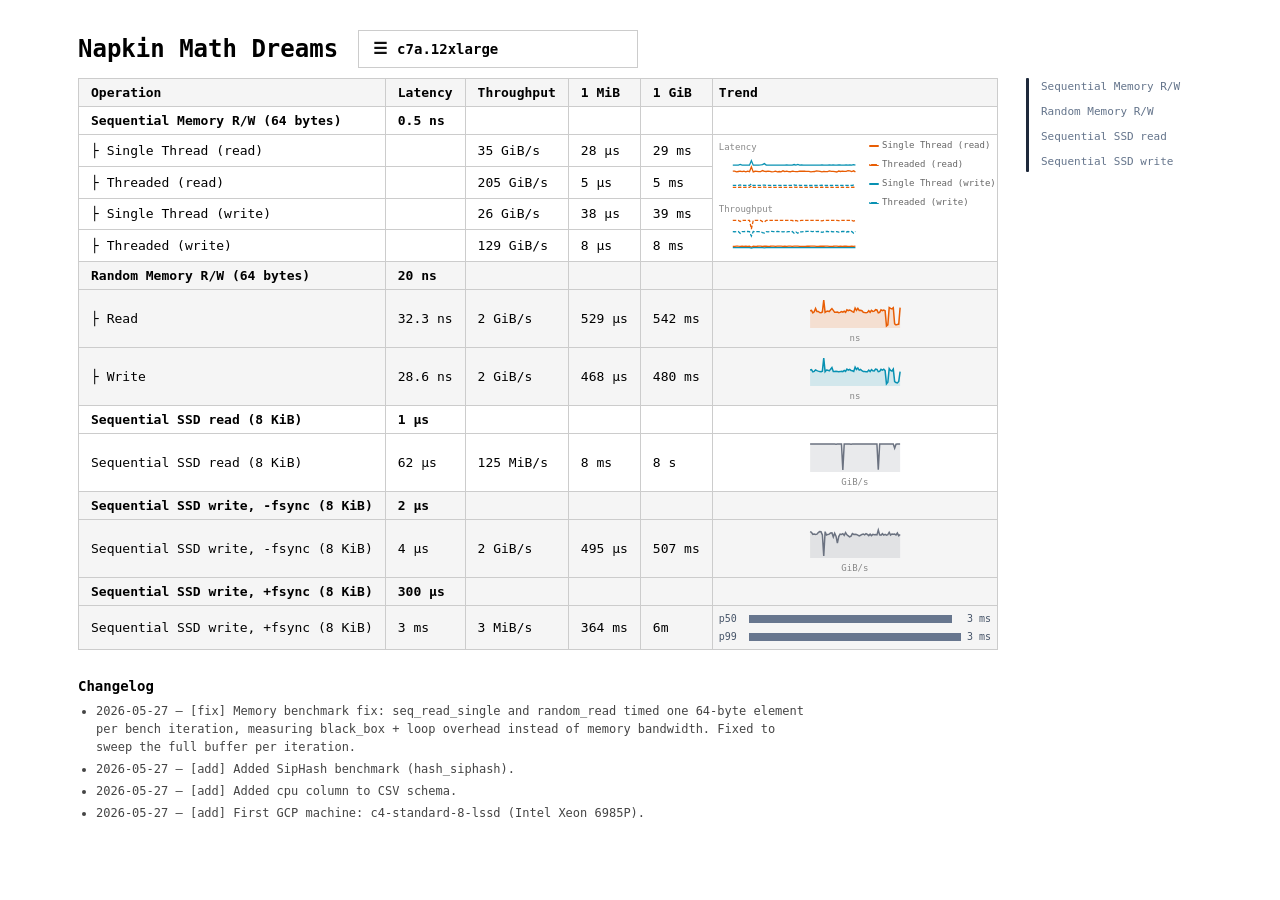
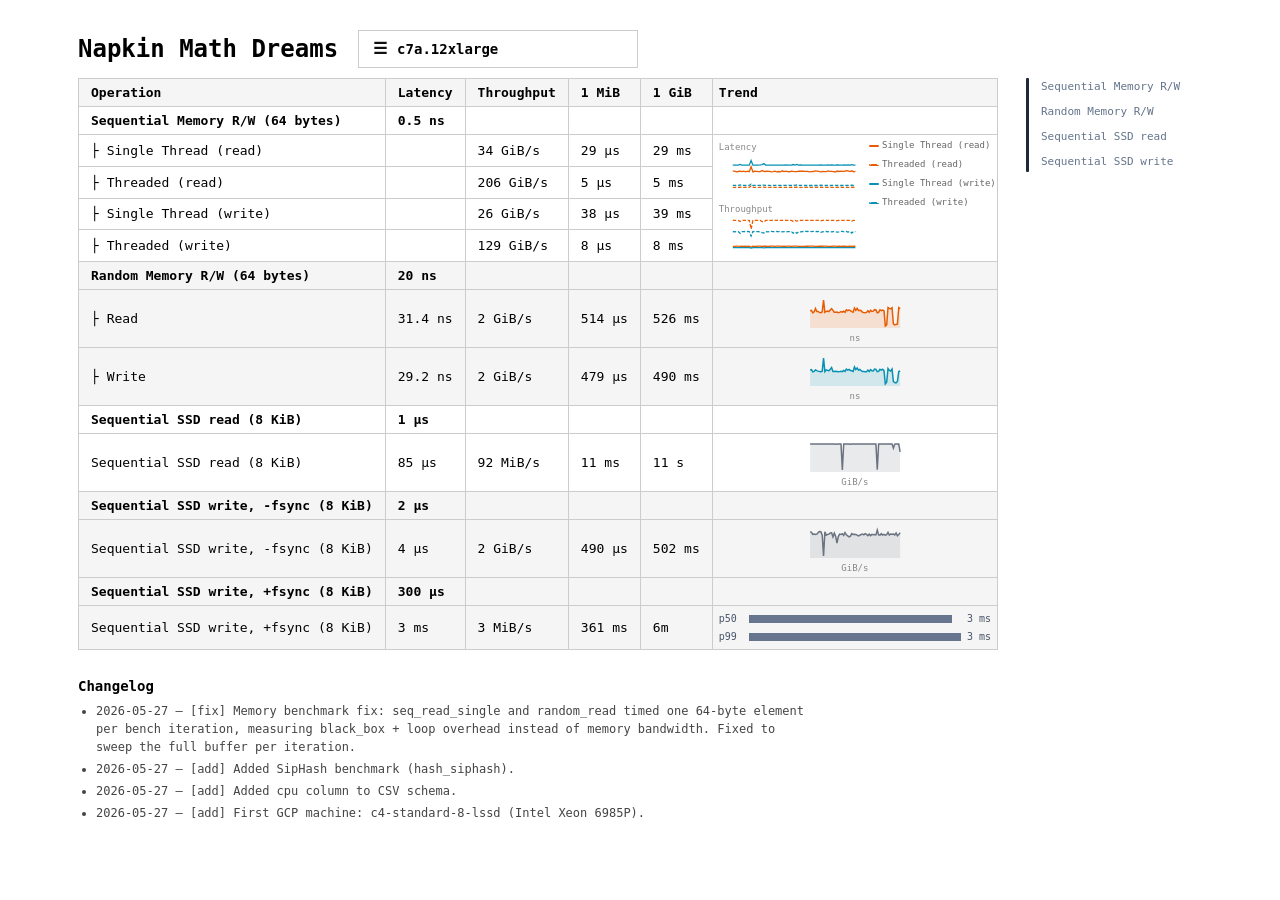
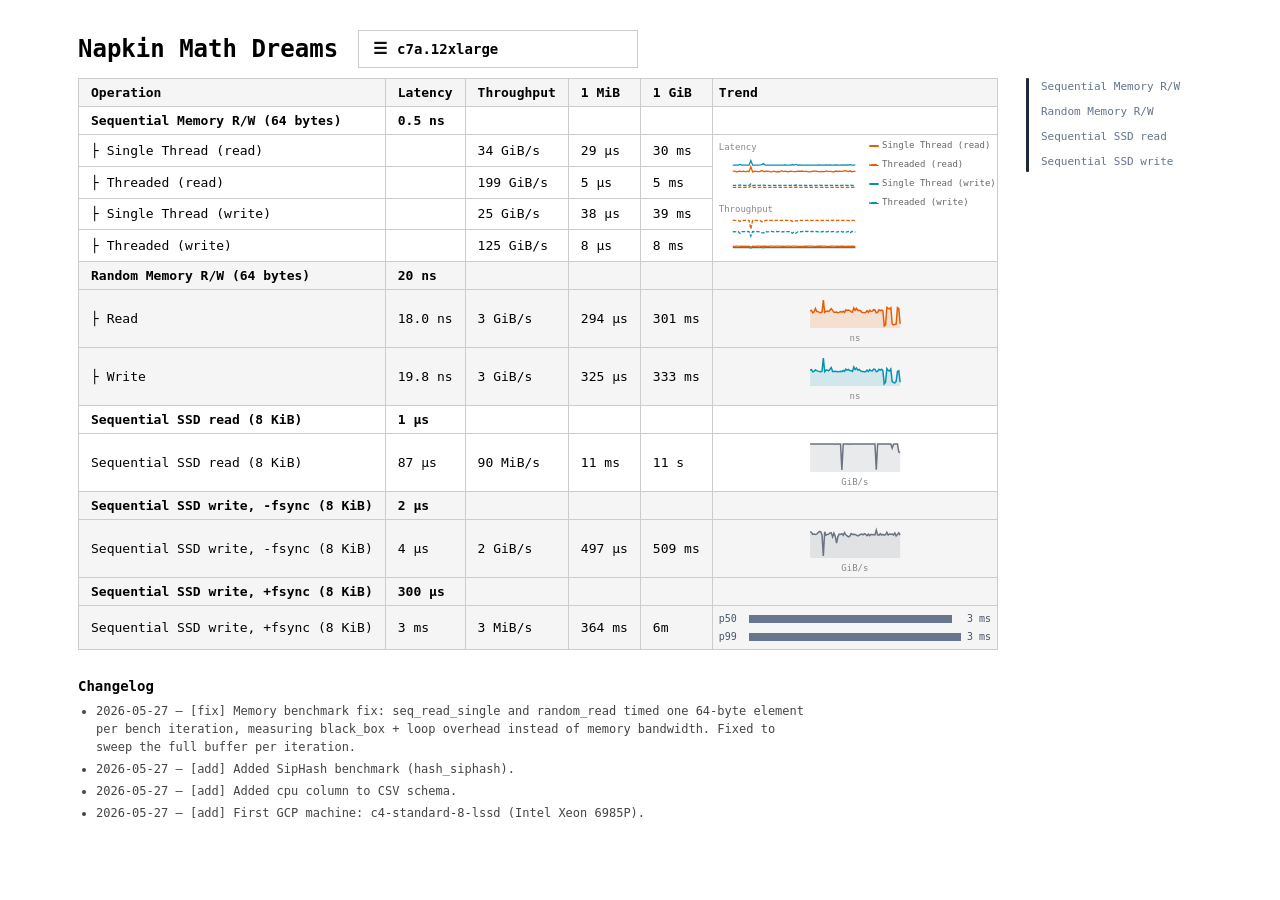
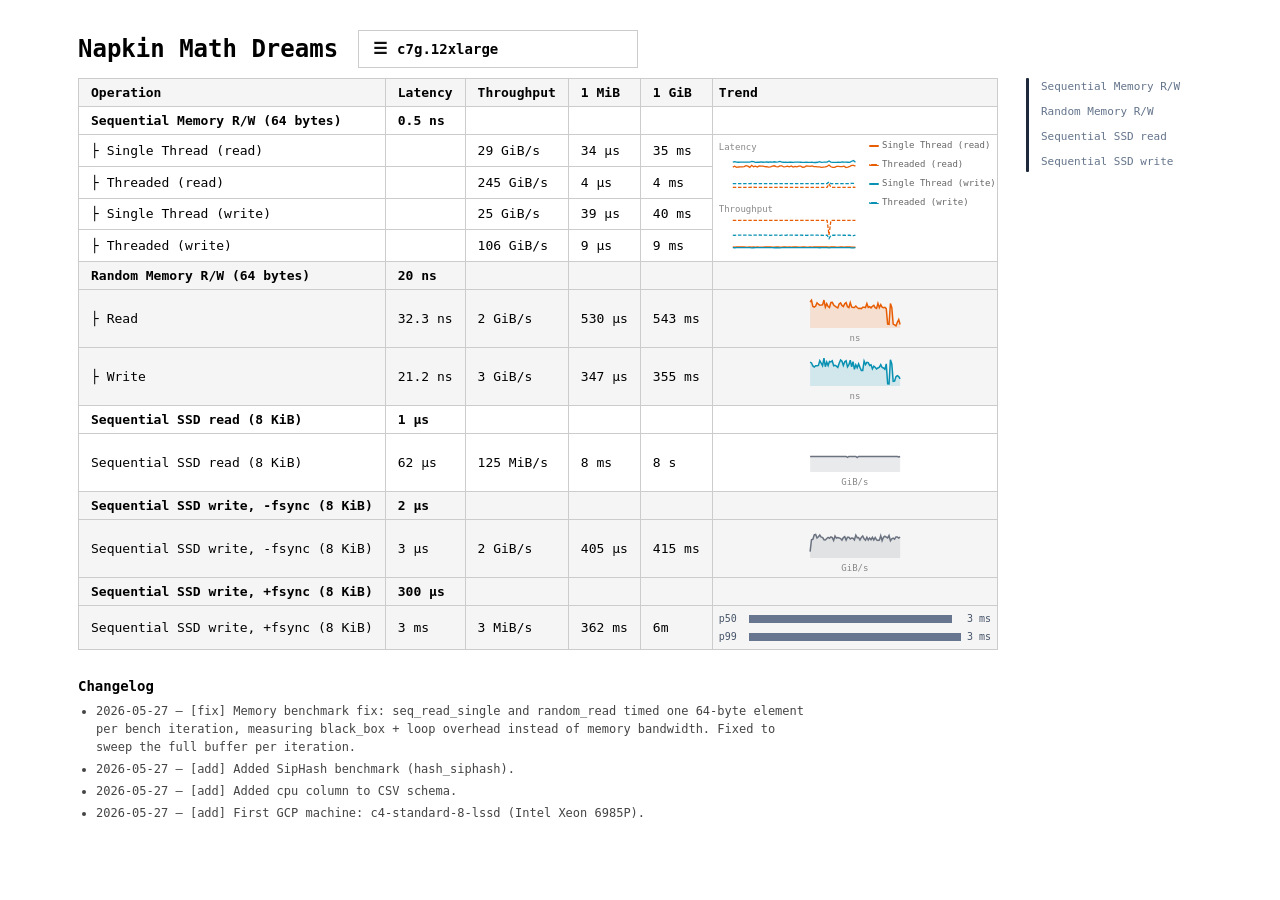
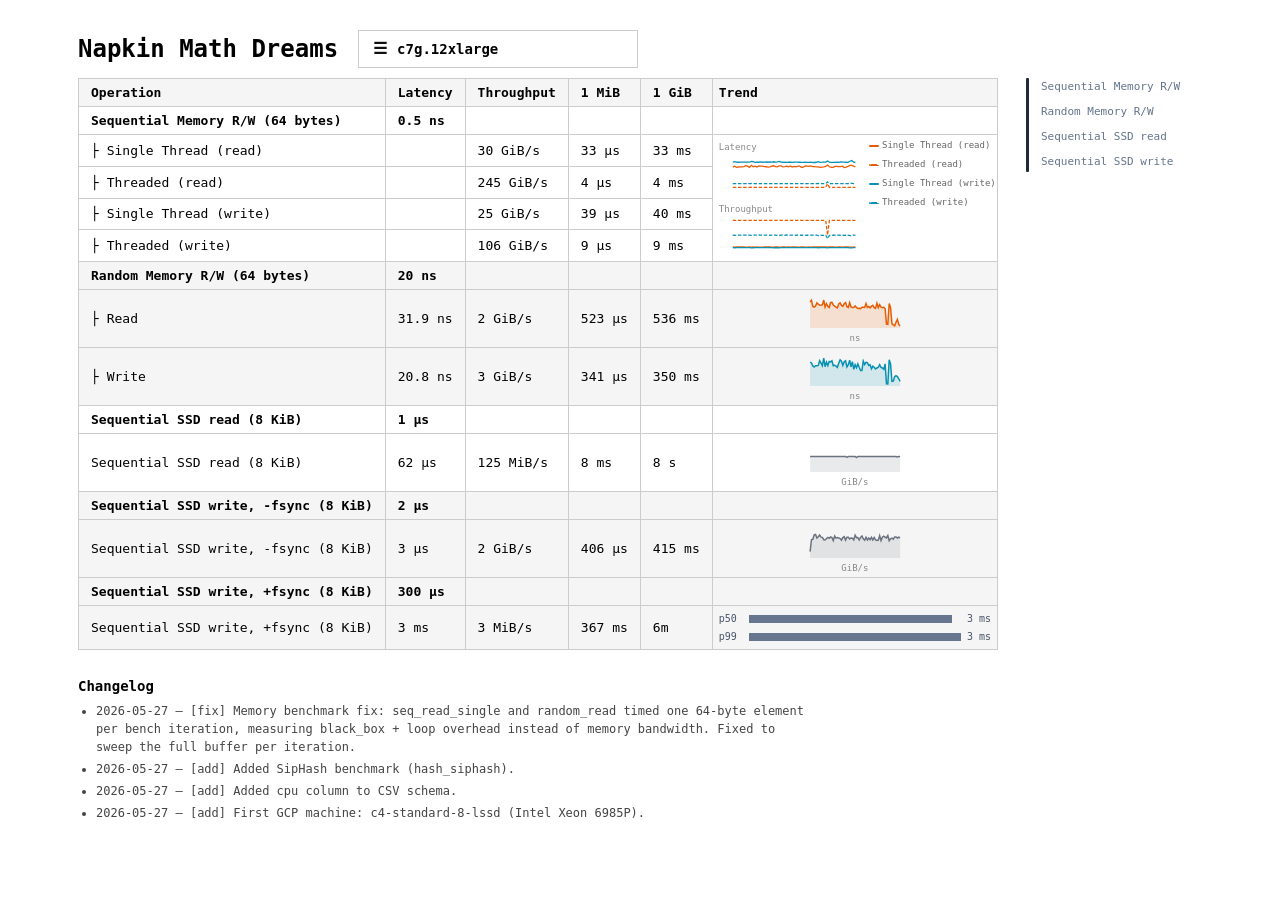
